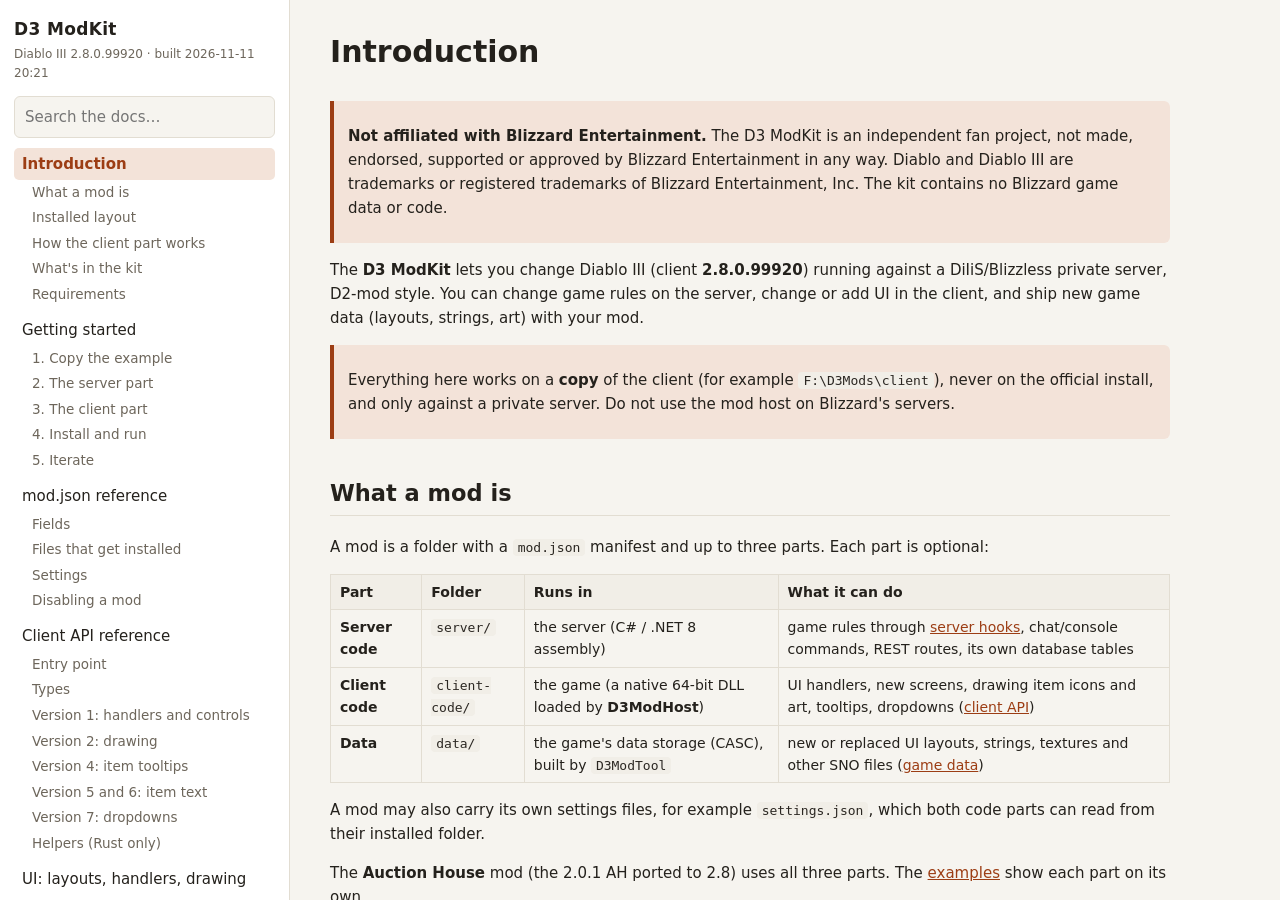
==== docs/index.html @ 197d5508 "D3 ModKit: SDK, client mod host, D3ModTool, docs and examples Mod Diablo III 2.8.0.99920 against a D" ====
<!doctype html>
<html lang="en">
<head>
<meta charset="utf-8">
<meta name="viewport" content="width=device-width, initial-scale=1">
<title>D3 ModKit Docs</title>
<style>
:root {
  --bg: #f6f4ef; --panel: #ffffff; --text: #24211c; --muted: #6d665b; --line: #e2ddd2; --accent: #9c3d14;
  --accent-soft: #f3e3d9; --code-bg: #f1eee7; --code-text: #2b2722; --mark: #ffe08a;
}
@media (prefers-color-scheme: dark) {
  :root:not([data-theme="light"]) {
    --bg: #15130f; --panel: #1d1a15; --text: #e9e3d8; --muted: #a39a8a; --line: #332e26; --accent: #e08a52;
    --accent-soft: #3a2619; --code-bg: #24201a; --code-text: #efe7da; --mark: #6b5414;
  }
}
:root[data-theme="dark"] {
  --bg: #15130f; --panel: #1d1a15; --text: #e9e3d8; --muted: #a39a8a; --line: #332e26; --accent: #e08a52;
  --accent-soft: #3a2619; --code-bg: #24201a; --code-text: #efe7da; --mark: #6b5414;
}
* { box-sizing: border-box; }
html, body { margin: 0; height: 100%; }
body { background: var(--bg); color: var(--text); font: 15px/1.6 "Segoe UI", system-ui, sans-serif; display: flex; }
nav { width: 290px; flex: none; height: 100vh; overflow-y: auto; border-right: 1px solid var(--line); background: var(--panel);
      padding: 16px 14px 40px; position: sticky; top: 0; }
nav h1 { font-size: 17px; margin: 0 0 2px; letter-spacing: .02em; }
nav .built { color: var(--muted); font-size: 12px; margin-bottom: 12px; }
#search { width: 100%; padding: 8px 10px; border: 1px solid var(--line); border-radius: 6px; background: var(--bg); color: var(--text); font: inherit; }
nav ul { list-style: none; margin: 10px 0 0; padding: 0; }
nav li a { display: block; padding: 4px 8px; border-radius: 5px; color: var(--text); text-decoration: none; }
nav li a:hover { background: var(--accent-soft); }
nav li a.active { background: var(--accent-soft); color: var(--accent); font-weight: 600; }
nav li ul { margin: 0 0 6px 10px; }
nav li ul a { font-size: 13.5px; color: var(--muted); padding: 2px 8px; }
#results a { display: block; padding: 6px 8px; border-bottom: 1px solid var(--line); color: var(--text); text-decoration: none; font-size: 13.5px; }
#results a b { color: var(--accent); }
#results .snip { color: var(--muted); font-size: 12.5px; }
.theme { margin-top: 14px; font-size: 12.5px; color: var(--muted); }
.theme button { background: none; border: 1px solid var(--line); color: var(--text); border-radius: 5px; padding: 2px 8px; cursor: pointer; }
main { flex: 1; min-width: 0; height: 100vh; overflow-y: auto; }
article { max-width: 920px; padding: 28px 40px 80px; }
article h1 { font-size: 30px; margin-top: 0; }
article h2 { margin-top: 36px; padding-bottom: 4px; border-bottom: 1px solid var(--line); }
article a { color: var(--accent); }
code { background: var(--code-bg); color: var(--code-text); padding: 1px 5px; border-radius: 4px; font: 13px/1.5 Consolas, "Cascadia Mono", monospace; }
pre { background: var(--code-bg); border: 1px solid var(--line); border-radius: 8px; padding: 12px 14px; overflow-x: auto; }
pre code { padding: 0; background: none; }
table { border-collapse: collapse; width: 100%; margin: 12px 0; font-size: 14px; display: block; overflow-x: auto; }
th, td { border: 1px solid var(--line); padding: 6px 9px; text-align: left; vertical-align: top; }
th { background: var(--code-bg); }
blockquote { margin: 12px 0; padding: 8px 14px; border-left: 4px solid var(--accent); background: var(--accent-soft); border-radius: 0 6px 6px 0; }
mark { background: var(--mark); color: inherit; }
.menu { display: none; }
@media (max-width: 800px) {
  body { display: block; }
  nav { position: fixed; z-index: 5; left: 0; top: 0; transform: translateX(-100%); transition: transform .2s; box-shadow: 0 0 20px #0005; }
  nav.open { transform: none; }
  main { height: auto; }
  article { padding: 56px 16px 60px; }
  .menu { display: block; position: fixed; top: 10px; left: 10px; z-index: 6; background: var(--panel); color: var(--text);
          border: 1px solid var(--line); border-radius: 6px; padding: 6px 10px; font: inherit; }
}
</style>
</head>
<body>
<button class="menu" id="menu">☰ Docs</button>
<nav id="nav">
  <h1>D3 ModKit</h1>
  <div class="built">Diablo III 2.8.0.99920 · built 2026-11-11 20:21</div>
  <input id="search" type="search" placeholder="Search the docs…" autocomplete="off">
  <div id="results"></div>
  <ul id="toc"></ul>
  <div class="theme">Theme: <button id="theme">auto</button></div>
  <div class="built" style="margin-top:14px">Independent fan project, not affiliated with Blizzard Entertainment in any way.
    Diablo is a trademark of Blizzard Entertainment, Inc.</div>
</nav>
<main id="main"><article id="page"></article></main>
<script>
const DOCS = [{"id":"introduction","title":"Introduction","html":"\u003Ch1 id=\u0022introduction\u0022\u003EIntroduction\u003C/h1\u003E\n\u003Cblockquote\u003E\n\u003Cp\u003E\u003Cstrong\u003ENot affiliated with Blizzard Entertainment.\u003C/strong\u003E The D3 ModKit is an independent fan project, not made, endorsed, supported or approved by Blizzard Entertainment in any way. Diablo and Diablo III are trademarks or registered trademarks of Blizzard Entertainment, Inc. The kit contains no Blizzard game data or code.\u003C/p\u003E\n\u003C/blockquote\u003E\n\u003Cp\u003EThe \u003Cstrong\u003ED3 ModKit\u003C/strong\u003E lets you change Diablo III (client \u003Cstrong\u003E2.8.0.99920\u003C/strong\u003E) running against a DiIiS/Blizzless private server, D2-mod style. You can change game rules on the server, change or add UI in the client, and ship new game data (layouts, strings, art) with your mod.\u003C/p\u003E\n\u003Cblockquote\u003E\n\u003Cp\u003EEverything here works on a \u003Cstrong\u003Ecopy\u003C/strong\u003E of the client (for example \u003Ccode\u003EF:\\D3Mods\\client\u003C/code\u003E), never on the official install, and only against a private server. Do not use the mod host on Blizzard\u0027s servers.\u003C/p\u003E\n\u003C/blockquote\u003E\n\u003Ch2 id=\u0022introduction--what-a-mod-is\u0022\u003EWhat a mod is\u003C/h2\u003E\n\u003Cp\u003EA mod is a folder with a \u003Ccode\u003Emod.json\u003C/code\u003E manifest and up to three parts. Each part is optional:\u003C/p\u003E\n\u003Ctable\u003E\n\u003Cthead\u003E\n\u003Ctr\u003E\n\u003Cth\u003EPart\u003C/th\u003E\n\u003Cth\u003EFolder\u003C/th\u003E\n\u003Cth\u003ERuns in\u003C/th\u003E\n\u003Cth\u003EWhat it can do\u003C/th\u003E\n\u003C/tr\u003E\n\u003C/thead\u003E\n\u003Ctbody\u003E\n\u003Ctr\u003E\n\u003Ctd\u003E\u003Cstrong\u003EServer code\u003C/strong\u003E\u003C/td\u003E\n\u003Ctd\u003E\u003Ccode\u003Eserver/\u003C/code\u003E\u003C/td\u003E\n\u003Ctd\u003Ethe server (C# / .NET 8 assembly)\u003C/td\u003E\n\u003Ctd\u003Egame rules through \u003Ca href=\u0022#server-api--server-hooks\u0022\u003Eserver hooks\u003C/a\u003E, chat/console commands, REST routes, its own database tables\u003C/td\u003E\n\u003C/tr\u003E\n\u003Ctr\u003E\n\u003Ctd\u003E\u003Cstrong\u003EClient code\u003C/strong\u003E\u003C/td\u003E\n\u003Ctd\u003E\u003Ccode\u003Eclient-code/\u003C/code\u003E\u003C/td\u003E\n\u003Ctd\u003Ethe game (a native 64-bit DLL loaded by \u003Cstrong\u003ED3ModHost\u003C/strong\u003E)\u003C/td\u003E\n\u003Ctd\u003EUI handlers, new screens, drawing item icons and art, tooltips, dropdowns (\u003Ca href=\u0022#client-api\u0022\u003Eclient API\u003C/a\u003E)\u003C/td\u003E\n\u003C/tr\u003E\n\u003Ctr\u003E\n\u003Ctd\u003E\u003Cstrong\u003EData\u003C/strong\u003E\u003C/td\u003E\n\u003Ctd\u003E\u003Ccode\u003Edata/\u003C/code\u003E\u003C/td\u003E\n\u003Ctd\u003Ethe game\u0027s data storage (CASC), built by \u003Ccode\u003ED3ModTool\u003C/code\u003E\u003C/td\u003E\n\u003Ctd\u003Enew or replaced UI layouts, strings, textures and other SNO files (\u003Ca href=\u0022#game-data\u0022\u003Egame data\u003C/a\u003E)\u003C/td\u003E\n\u003C/tr\u003E\n\u003C/tbody\u003E\n\u003C/table\u003E\n\u003Cp\u003EA mod may also carry its own settings files, for example \u003Ccode\u003Esettings.json\u003C/code\u003E, which both code parts can read from their installed folder.\u003C/p\u003E\n\u003Cp\u003EThe \u003Cstrong\u003EAuction House\u003C/strong\u003E mod (the 2.0.1 AH ported to 2.8) uses all three parts. The \u003Ca href=\u0022#examples\u0022\u003Eexamples\u003C/a\u003E show each part on its own.\u003C/p\u003E\n\u003Ch2 id=\u0022introduction--installed-layout\u0022\u003EInstalled layout\u003C/h2\u003E\n\u003Cp\u003EThe server and the players install mods; mod authors never edit the game or the server.\u003C/p\u003E\n\u003Cpre\u003E\u003Ccode\u003E\u0026lt;server\u0026gt;\\Blizzless.dll\n\u0026lt;server\u0026gt;\\Mods\\\u0026lt;mod id\u0026gt;\\mod.json, settings.json, server\\*.dll\n\n\u0026lt;game\u0026gt;\\x64\\Diablo III64.exe\n\u0026lt;game\u0026gt;\\ModHost\\D3ModHost.dll, d3inject.exe       the client mod host\n\u0026lt;game\u0026gt;\\Mods\\\u0026lt;mod id\u0026gt;\\mod.json, settings.json, client-code\\*.dll, data\\...\n\u003C/code\u003E\u003C/pre\u003E\n\u003Cp\u003E\u003Ccode\u003ED3ModTool mod-install \u0026lt;modDir\u0026gt; --server \u0026lt;server\u0026gt; --client \u0026lt;game\u0026gt;\u003C/code\u003E creates this layout from a mod\u0027s source folder, and builds every installed mod\u0027s \u003Ccode\u003Edata\u003C/code\u003E into the game copy. See \u003Ca href=\u0022#tools\u0022\u003ETools\u003C/a\u003E.\u003C/p\u003E\n\u003Ch2 id=\u0022introduction--how-the-client-part-works\u0022\u003EHow the client part works\u003C/h2\u003E\n\u003Cp\u003E\u003Ccode\u003Ed3inject.exe\u003C/code\u003E starts the game suspended, loads \u003Ccode\u003ED3ModHost.dll\u003C/code\u003E into it, then lets it run. The host:\u003C/p\u003E\n\u003Col\u003E\n\u003Cli\u003Ehooks the game\u0027s UI handler lookup, so a layout can name a handler that only a mod provides;\u003C/li\u003E\n\u003Cli\u003Eloads every mod DLL in \u003Ccode\u003E\u0026lt;game\u0026gt;\\Mods\\*\\client-code\\\u003C/code\u003E and calls its \u003Ccode\u003Ed3mod_init\u003C/code\u003E;\u003C/li\u003E\n\u003Cli\u003Ehands each plugin the \u003Cstrong\u003EHostApi\u003C/strong\u003E table: find controls, set text, wrap handlers, draw icons and art, show item tooltips, fill dropdowns, and more.\u003C/li\u003E\n\u003C/ol\u003E\n\u003Cp\u003EPlugins contain \u003Cstrong\u003Eno game addresses\u003C/strong\u003E. Only the host knows the exe, so a client patch needs a new host, not new mods.\u003C/p\u003E\n\u003Cp\u003EThe host writes a log to \u003Ccode\u003E\u0026lt;game\u0026gt;\\D3ModHost.log\u003C/code\u003E. Every plugin line there is prefixed with its mod id.\u003C/p\u003E\n\u003Ch2 id=\u0022introduction--whats-in-the-kit\u0022\u003EWhat\u0027s in the kit\u003C/h2\u003E\n\u003Ctable\u003E\n\u003Cthead\u003E\n\u003Ctr\u003E\n\u003Cth\u003EFolder\u003C/th\u003E\n\u003Cth\u003EContents\u003C/th\u003E\n\u003C/tr\u003E\n\u003C/thead\u003E\n\u003Ctbody\u003E\n\u003Ctr\u003E\n\u003Ctd\u003E\u003Ccode\u003Esdk/rust/d3modapi\u003C/code\u003E\u003C/td\u003E\n\u003Ctd\u003Ethe API crate (the canonical definition)\u003C/td\u003E\n\u003C/tr\u003E\n\u003Ctr\u003E\n\u003Ctd\u003E\u003Ccode\u003Esdk/c/d3modapi.h\u003C/code\u003E\u003C/td\u003E\n\u003Ctd\u003EC/C\u002B\u002B header, and the reference layout for other languages\u003C/td\u003E\n\u003C/tr\u003E\n\u003Ctr\u003E\n\u003Ctd\u003E\u003Ccode\u003Esdk/csharp/D3ModApi.cs\u003C/code\u003E\u003C/td\u003E\n\u003Ctd\u003EC# binding for NativeAOT plugins\u003C/td\u003E\n\u003C/tr\u003E\n\u003Ctr\u003E\n\u003Ctd\u003E\u003Ccode\u003Eexamples/\u003C/code\u003E\u003C/td\u003E\n\u003Ctd\u003E\u003Ccode\u003Egold-rate\u003C/code\u003E (server hook \u002B Rust client), \u003Ccode\u003Ehello-csharp\u003C/code\u003E (C# client)\u003C/td\u003E\n\u003C/tr\u003E\n\u003Ctr\u003E\n\u003Ctd\u003E\u003Ccode\u003Edocs/\u003C/code\u003E\u003C/td\u003E\n\u003Ctd\u003Ethese docs (\u003Ccode\u003Esrc/*.md\u003C/code\u003E, built to \u003Ccode\u003Eindex.html\u003C/code\u003E with \u003Ccode\u003ED3ModTool docs-build\u003C/code\u003E)\u003C/td\u003E\n\u003C/tr\u003E\n\u003Ctr\u003E\n\u003Ctd\u003E\u003Ccode\u003Ehost/\u003C/code\u003E\u003C/td\u003E\n\u003Ctd\u003Esource of the client mod host (\u003Ccode\u003ED3ModHost.dll\u003C/code\u003E, \u003Ccode\u003Ed3inject.exe\u003C/code\u003E)\u003C/td\u003E\n\u003C/tr\u003E\n\u003Ctr\u003E\n\u003Ctd\u003E\u003Ccode\u003Etools/\u003C/code\u003E\u003C/td\u003E\n\u003Ctd\u003Esource of \u003Ccode\u003ED3ModTool\u003C/code\u003E and \u003Ccode\u003ED3Casc.Lib\u003C/code\u003E\u003C/td\u003E\n\u003C/tr\u003E\n\u003Ctr\u003E\n\u003Ctd\u003E\u003Ccode\u003Escripts/\u003C/code\u003E\u003C/td\u003E\n\u003Ctd\u003E\u003Ccode\u003Ebuild.ps1\u003C/code\u003E builds the host, the tool and the docs; \u003Ccode\u003Epackage.ps1\u003C/code\u003E makes a binary release\u003C/td\u003E\n\u003C/tr\u003E\n\u003Ctr\u003E\n\u003Ctd\u003E\u003Ccode\u003Ebin/\u003C/code\u003E\u003C/td\u003E\n\u003Ctd\u003Ein a binary release only: \u003Ccode\u003ED3ModHost.dll\u003C/code\u003E, \u003Ccode\u003Ed3inject.exe\u003C/code\u003E, \u003Ccode\u003ED3ModTool\u003C/code\u003E\u003C/td\u003E\n\u003C/tr\u003E\n\u003C/tbody\u003E\n\u003C/table\u003E\n\u003Ch2 id=\u0022introduction--requirements\u0022\u003ERequirements\u003C/h2\u003E\n\u003Cul\u003E\n\u003Cli\u003EThe Diablo III 2.8.0.99920 client, as a separate copy for modding.\u003C/li\u003E\n\u003Cli\u003EA DiIiS/Blizzless server with the mod loader (the \u003Ccode\u003EMods\u003C/code\u003E folder support and \u003Ccode\u003EDiIiS_NA.Mods\u003C/code\u003E API).\u003C/li\u003E\n\u003Cli\u003ETo build mods:\n\u003Cul\u003E\n\u003Cli\u003Ethe .NET 8 SDK for server parts and C# client parts;\u003C/li\u003E\n\u003Cli\u003ERust (\u003Ccode\u003Ex86_64-pc-windows-msvc\u003C/code\u003E) for Rust client parts;\u003C/li\u003E\n\u003Cli\u003Ethe MSVC build tools for C/C\u002B\u002B client parts and for C# NativeAOT.\u003C/li\u003E\n\u003C/ul\u003E\n\u003C/li\u003E\n\u003C/ul\u003E\n","text":"Introduction\nNot affiliated with Blizzard Entertainment. The D3 ModKit is an independent fan project, not made, endorsed, supported or approved by Blizzard Entertainment in any way. Diablo and Diablo III are trademarks or registered trademarks of Blizzard Entertainment, Inc. The kit contains no Blizzard game data or code.\nThe D3 ModKit lets you change Diablo III (client 2.8.0.99920) running against a DiIiS/Blizzless private server, D2-mod style. You can change game rules on the server, change or add UI in the client, and ship new game data (layouts, strings, art) with your mod.\nEverything here works on a copy of the client (for example F:\\D3Mods\\client), never on the official install, and only against a private server. Do not use the mod host on Blizzard\u0027s servers.\nWhat a mod is\nA mod is a folder with a mod.json manifest and up to three parts. Each part is optional:\nPart Folder Runs in What it can do Server code server/ the server (C# / .NET 8 assembly) game rules through server hooks, chat/console commands, REST routes, its own database tables Client code client-code/ the game (a native 64-bit DLL loaded by D3ModHost) UI handlers, new screens, drawing item icons and art, tooltips, dropdowns (client API) Data data/ the game\u0027s data storage (CASC), built by D3ModTool new or replaced UI layouts, strings, textures and other SNO files (game data) A mod may also carry its own settings files, for example settings.json, which both code parts can read from their installed folder.\nThe Auction House mod (the 2.0.1 AH ported to 2.8) uses all three parts. The examples show each part on its own.\nInstalled layout\nThe server and the players install mods; mod authors never edit the game or the server.\nserver\\Blizzless.dll\nserver\\Mods\\mod id\\mod.json, settings.json, server\\*.dll\n\ngame\\x64\\Diablo III64.exe\ngame\\ModHost\\D3ModHost.dll, d3inject.exe       the client mod host\ngame\\Mods\\mod id\\mod.json, settings.json, client-code\\*.dll, data\\...\nD3ModTool mod-install \u003CmodDir\u003E --server \u003Cserver\u003E --client \u003Cgame\u003E creates this layout from a mod\u0027s source folder, and builds every installed mod\u0027s data into the game copy. See Tools.\nHow the client part works\nd3inject.exe starts the game suspended, loads D3ModHost.dll into it, then lets it run. The host:\nhooks the game\u0027s UI handler lookup, so a layout can name a handler that only a mod provides;\nloads every mod DLL in \u003Cgame\u003E\\Mods\\*\\client-code\\ and calls its d3mod_init;\nhands each plugin the HostApi table: find controls, set text, wrap handlers, draw icons and art, show item tooltips, fill dropdowns, and more.\nPlugins contain no game addresses. Only the host knows the exe, so a client patch needs a new host, not new mods.\nThe host writes a log to \u003Cgame\u003E\\D3ModHost.log. Every plugin line there is prefixed with its mod id.\nWhat\u0027s in the kit\nFolder Contents sdk/rust/d3modapi the API crate (the canonical definition) sdk/c/d3modapi.h C/C\u002B\u002B header, and the reference layout for other languages sdk/csharp/D3ModApi.cs C# binding for NativeAOT plugins examples/ gold-rate (server hook \u002B Rust client), hello-csharp (C# client) docs/ these docs (src/*.md, built to index.html with D3ModTool docs-build) host/ source of the client mod host (D3ModHost.dll, d3inject.exe) tools/ source of D3ModTool and D3Casc.Lib scripts/ build.ps1 builds the host, the tool and the docs; package.ps1 makes a binary release bin/ in a binary release only: D3ModHost.dll, d3inject.exe, D3ModTool Requirements\nThe Diablo III 2.8.0.99920 client, as a separate copy for modding.\nA DiIiS/Blizzless server with the mod loader (the Mods folder support and DiIiS_NA.Mods API).\nTo build mods:\nthe .NET 8 SDK for server parts and C# client parts;\nRust (x86_64-pc-windows-msvc) for Rust client parts;\nthe MSVC build tools for C/C\u002B\u002B client parts and for C# NativeAOT.\n","sections":[{"id":"introduction--what-a-mod-is","title":"What a mod is"},{"id":"introduction--installed-layout","title":"Installed layout"},{"id":"introduction--how-the-client-part-works","title":"How the client part works"},{"id":"introduction--whats-in-the-kit","title":"What\u0027s in the kit"},{"id":"introduction--requirements","title":"Requirements"}]},{"id":"getting-started","title":"Getting started","html":"\u003Ch1 id=\u0022getting-started\u0022\u003EGetting started\u003C/h1\u003E\n\u003Cp\u003EThis walks through the \u003Ccode\u003Egold-rate\u003C/code\u003E example: a mod that multiplies gold drops on the server and shows the rate on the main menu.\u003C/p\u003E\n\u003Ch2 id=\u0022getting-started--copy-the-example\u0022\u003E1. Copy the example\u003C/h2\u003E\n\u003Cp\u003ECopy \u003Ccode\u003Eexamples/gold-rate\u003C/code\u003E to a folder of your own and give it a new id in \u003Ccode\u003Emod.json\u003C/code\u003E. Ids are lower-case words with dashes, and they must be unique, because they name the installed folder.\u003C/p\u003E\n\u003Cpre\u003E\u003Ccode class=\u0022language-json\u0022\u003E{\n  \u0026quot;id\u0026quot;: \u0026quot;my-gold-mod\u0026quot;,\n  \u0026quot;name\u0026quot;: \u0026quot;My Gold Mod\u0026quot;,\n  \u0026quot;version\u0026quot;: \u0026quot;1.0.0\u0026quot;,\n  \u0026quot;build\u0026quot;: \u0026quot;2.8.0.99920\u0026quot;,\n  \u0026quot;type\u0026quot;: \u0026quot;both\u0026quot;,\n  \u0026quot;server\u0026quot;: { \u0026quot;assembly\u0026quot;: \u0026quot;server/GoldRate.Server.dll\u0026quot;, \u0026quot;source\u0026quot;: \u0026quot;server-src/\u0026quot; },\n  \u0026quot;client_code\u0026quot;: { \u0026quot;dll\u0026quot;: \u0026quot;client-code/gold_rate_client.dll\u0026quot;, \u0026quot;source\u0026quot;: \u0026quot;client-src/\u0026quot; }\n}\n\u003C/code\u003E\u003C/pre\u003E\n\u003Ch2 id=\u0022getting-started--the-server-part\u0022\u003E2. The server part\u003C/h2\u003E\n\u003Cp\u003E\u003Ccode\u003Eserver-src/GoldRateMod.cs\u003C/code\u003E has one class that implements \u003Ccode\u003EIServerMod\u003C/code\u003E. The server creates it at startup and calls \u003Ccode\u003EInitialize\u003C/code\u003E:\u003C/p\u003E\n\u003Cpre\u003E\u003Ccode class=\u0022language-csharp\u0022\u003Epublic void Initialize(ServerModContext context)\n{\n    // read settings.json from the installed folder, then:\n    context.Hooks.OnGoldDrop(e =\u0026gt; e.Amount = (int)Math.Round(e.Amount * Multiplier));\n}\n\u003C/code\u003E\u003C/pre\u003E\n\u003Cp\u003EThe same assembly also defines a \u003Ccode\u003E[CommandGroup(\u0026quot;goldrate\u0026quot;, ...)]\u003C/code\u003E, so \u003Ccode\u003E!goldrate\u003C/code\u003E and \u003Ccode\u003E!goldrate set 5\u003C/code\u003E work in game chat.\u003C/p\u003E\n\u003Cp\u003EBuild it with \u003Ccode\u003Edotnet build -c Release\u003C/code\u003E. The project references \u003Ccode\u003EBlizzless.dll\u003C/code\u003E from your server folder: set the environment variable \u003Ccode\u003ED3_SERVER_DIR\u003C/code\u003E, or pass \u003Ccode\u003E/p:D3ServerDir=C:\\path\\to\\server\u003C/code\u003E.\u003C/p\u003E\n\u003Ch2 id=\u0022getting-started--the-client-part\u0022\u003E3. The client part\u003C/h2\u003E\n\u003Cp\u003E\u003Ccode\u003Eclient-src/src/lib.rs\u003C/code\u003E exports \u003Ccode\u003Ed3mod_init\u003C/code\u003E. It reads \u003Ccode\u003Esettings.json\u003C/code\u003E, then wraps the main menu\u0027s per-frame update handler:\u003C/p\u003E\n\u003Cpre\u003E\u003Ccode class=\u0022language-rust\u0022\u003E#[no_mangle]\npub unsafe extern \u0026quot;C\u0026quot; fn d3mod_init(host: *const api::HostApi, mod_id: *const c_char, mod_dir: *const c_char) -\u0026gt; i32 {\n    if !api::set_api(host, mod_id) { return 1; }\n    api::register_wrapper(\u0026quot;UIBattlenet_Campaign_OnUpdate\u0026quot;, menu_update);\n    0\n}\n\nunsafe extern \u0026quot;system\u0026quot; fn menu_update(original: api::Handler, a: usize, b: usize, c: usize, d: usize) -\u0026gt; usize {\n    let result = original(a, b, c, d);          // the game\u0027s own update first\n    api::set_text(api::find(START_BUTTON), \u0026quot;Start Game (Gold x3)\u0026quot;);\n    result\n}\n\u003C/code\u003E\u003C/pre\u003E\n\u003Cp\u003EBuild it with \u003Ccode\u003Ecargo build --release\u003C/code\u003E, then copy \u003Ccode\u003Etarget/release/gold_rate_client.dll\u003C/code\u003E to \u003Ccode\u003Eclient-code/\u003C/code\u003E.\u003C/p\u003E\n\u003Ch2 id=\u0022getting-started--install-and-run\u0022\u003E4. Install and run\u003C/h2\u003E\n\u003Cpre\u003E\u003Ccode class=\u0022language-bat\u0022\u003ED3ModTool mod-install C:\\mods\\my-gold-mod --server C:\\D3Server --client F:\\D3Mods\\client\nD3ModTool modhost-install C:\\ModKit\\bin --client F:\\D3Mods\\client\n\u003C/code\u003E\u003C/pre\u003E\n\u003Cp\u003EThe second command is only needed once per game copy.\u003C/p\u003E\n\u003Cp\u003EThen:\u003C/p\u003E\n\u003Col\u003E\n\u003Cli\u003EStart (or restart) the server. Its console shows \u003Ccode\u003EMod loaded: My Gold Mod 1.0.0 (my-gold-mod) - server code: GoldRate.Server.dll\u003C/code\u003E.\u003C/li\u003E\n\u003Cli\u003EStart the game copy through the host:\n\u003Cpre\u003E\u003Ccode class=\u0022language-bat\u0022\u003EF:\\D3Mods\\client\\ModHost\\d3inject.exe \u0026quot;F:\\D3Mods\\client\\x64\\Diablo III64.exe\u0026quot; F:\\D3Mods\\client\\ModHost\\D3ModHost.dll OnlineService.SSO=true -launch -uid diablo3\n\u003C/code\u003E\u003C/pre\u003E\nA launcher can do this step for you.\u003C/li\u003E\n\u003Cli\u003EThe main menu now reads \u003Cstrong\u003ESTART GAME (GOLD X3)\u003C/strong\u003E, and \u003Ccode\u003ED3ModHost.log\u003C/code\u003E lists \u003Ccode\u003Eclient mod loaded: My Gold Mod ...\u003C/code\u003E.\u003C/li\u003E\n\u003C/ol\u003E\n\u003Ch2 id=\u0022getting-started--iterate\u0022\u003E5. Iterate\u003C/h2\u003E\n\u003Cul\u003E\n\u003Cli\u003EClose the game before rebuilding client code. The game keeps the DLL loaded.\u003C/li\u003E\n\u003Cli\u003EStop the server before rebuilding server code, for the same reason.\u003C/li\u003E\n\u003Cli\u003E\u003Ccode\u003ED3ModTool mod-install\u003C/code\u003E replaces the installed folder as a whole every time.\u003C/li\u003E\n\u003Cli\u003EUse \u003Ccode\u003Eapi::log(...)\u003C/code\u003E freely. Lines go to \u003Ccode\u003ED3ModHost.log\u003C/code\u003E, prefixed with your mod id.\u003C/li\u003E\n\u003Cli\u003ETo find a control\u0027s path, call \u003Ccode\u003Eapi::dump_controls(\u0026quot;SomeText\u0026quot;)\u003C/code\u003E. It logs every registered control whose path contains the text. See \u003Ca href=\u0022#ui--finding-controls\u0022\u003EFinding controls\u003C/a\u003E.\u003C/li\u003E\n\u003C/ul\u003E\n","text":"Getting started\nThis walks through the gold-rate example: a mod that multiplies gold drops on the server and shows the rate on the main menu.\n1. Copy the example\nCopy examples/gold-rate to a folder of your own and give it a new id in mod.json. Ids are lower-case words with dashes, and they must be unique, because they name the installed folder.\n{\n  id: my-gold-mod,\n  name: My Gold Mod,\n  version: 1.0.0,\n  build: 2.8.0.99920,\n  type: both,\n  server: { assembly: server/GoldRate.Server.dll, source: server-src/ },\n  client_code: { dll: client-code/gold_rate_client.dll, source: client-src/ }\n}\n2. The server part\nserver-src/GoldRateMod.cs has one class that implements IServerMod. The server creates it at startup and calls Initialize:\npublic void Initialize(ServerModContext context)\n{\n    // read settings.json from the installed folder, then:\n    context.Hooks.OnGoldDrop(e = e.Amount = (int)Math.Round(e.Amount * Multiplier));\n}\nThe same assembly also defines a [CommandGroup(\u0022goldrate\u0022, ...)], so !goldrate and !goldrate set 5 work in game chat.\nBuild it with dotnet build -c Release. The project references Blizzless.dll from your server folder: set the environment variable D3_SERVER_DIR, or pass /p:D3ServerDir=C:\\path\\to\\server.\n3. The client part\nclient-src/src/lib.rs exports d3mod_init. It reads settings.json, then wraps the main menu\u0027s per-frame update handler:\n#[no_mangle]\npub unsafe extern C fn d3mod_init(host: *const api::HostApi, mod_id: *const c_char, mod_dir: *const c_char) - i32 {\n    if !api::set_api(host, mod_id) { return 1; }\n    api::register_wrapper(UIBattlenet_Campaign_OnUpdate, menu_update);\n    0\n}\n\nunsafe extern system fn menu_update(original: api::Handler, a: usize, b: usize, c: usize, d: usize) - usize {\n    let result = original(a, b, c, d);          // the game\u0027s own update first\n    api::set_text(api::find(START_BUTTON), Start Game (Gold x3));\n    result\n}\nBuild it with cargo build --release, then copy target/release/gold_rate_client.dll to client-code/.\n4. Install and run\nD3ModTool mod-install C:\\mods\\my-gold-mod --server C:\\D3Server --client F:\\D3Mods\\client\nD3ModTool modhost-install C:\\ModKit\\bin --client F:\\D3Mods\\client\nThe second command is only needed once per game copy.\nThen:\nStart (or restart) the server. Its console shows Mod loaded: My Gold Mod 1.0.0 (my-gold-mod) - server code: GoldRate.Server.dll.\nStart the game copy through the host:\nF:\\D3Mods\\client\\ModHost\\d3inject.exe F:\\D3Mods\\client\\x64\\Diablo III64.exe F:\\D3Mods\\client\\ModHost\\D3ModHost.dll OnlineService.SSO=true -launch -uid diablo3\nA launcher can do this step for you.\nThe main menu now reads START GAME (GOLD X3), and D3ModHost.log lists client mod loaded: My Gold Mod ....\n5. Iterate\nClose the game before rebuilding client code. The game keeps the DLL loaded.\nStop the server before rebuilding server code, for the same reason.\nD3ModTool mod-install replaces the installed folder as a whole every time.\nUse api::log(...) freely. Lines go to D3ModHost.log, prefixed with your mod id.\nTo find a control\u0027s path, call api::dump_controls(\u0022SomeText\u0022). It logs every registered control whose path contains the text. See Finding controls.\n","sections":[{"id":"getting-started--copy-the-example","title":"1. Copy the example"},{"id":"getting-started--the-server-part","title":"2. The server part"},{"id":"getting-started--the-client-part","title":"3. The client part"},{"id":"getting-started--install-and-run","title":"4. Install and run"},{"id":"getting-started--iterate","title":"5. Iterate"}]},{"id":"mod-json","title":"mod.json reference","html":"\u003Ch1 id=\u0022mod.json-reference\u0022\u003Emod.json reference\u003C/h1\u003E\n\u003Cp\u003EEvery mod folder has a \u003Ccode\u003Emod.json\u003C/code\u003E. Comments (\u003Ccode\u003E//\u003C/code\u003E) and trailing commas are allowed. Unknown keys are ignored, so you can use \u003Ccode\u003E_comment\u003C/code\u003E keys for notes.\u003C/p\u003E\n\u003Ch2 id=\u0022mod-json--fields\u0022\u003EFields\u003C/h2\u003E\n\u003Ctable\u003E\n\u003Cthead\u003E\n\u003Ctr\u003E\n\u003Cth\u003EKey\u003C/th\u003E\n\u003Cth\u003EType\u003C/th\u003E\n\u003Cth\u003EMeaning\u003C/th\u003E\n\u003C/tr\u003E\n\u003C/thead\u003E\n\u003Ctbody\u003E\n\u003Ctr\u003E\n\u003Ctd\u003E\u003Ccode\u003Eid\u003C/code\u003E\u003C/td\u003E\n\u003Ctd\u003Estring\u003C/td\u003E\n\u003Ctd\u003EUnique id: lower-case, dashes. Names the installed folder \u003Ccode\u003EMods\\\u0026lt;id\u0026gt;\u003C/code\u003E. Defaults to the folder name.\u003C/td\u003E\n\u003C/tr\u003E\n\u003Ctr\u003E\n\u003Ctd\u003E\u003Ccode\u003Ename\u003C/code\u003E\u003C/td\u003E\n\u003Ctd\u003Estring\u003C/td\u003E\n\u003Ctd\u003EDisplay name (logs, lists).\u003C/td\u003E\n\u003C/tr\u003E\n\u003Ctr\u003E\n\u003Ctd\u003E\u003Ccode\u003Eversion\u003C/code\u003E\u003C/td\u003E\n\u003Ctd\u003Estring\u003C/td\u003E\n\u003Ctd\u003EYour version, e.g. \u003Ccode\u003E1.2.0\u003C/code\u003E.\u003C/td\u003E\n\u003C/tr\u003E\n\u003Ctr\u003E\n\u003Ctd\u003E\u003Ccode\u003Ebuild\u003C/code\u003E\u003C/td\u003E\n\u003Ctd\u003Estring\u003C/td\u003E\n\u003Ctd\u003EThe client build the mod is made for: \u003Ccode\u003E2.8.0.99920\u003C/code\u003E.\u003C/td\u003E\n\u003C/tr\u003E\n\u003Ctr\u003E\n\u003Ctd\u003E\u003Ccode\u003Etype\u003C/code\u003E\u003C/td\u003E\n\u003Ctd\u003E\u003Ccode\u003E\u0026quot;both\u0026quot;\u003C/code\u003E | \u003Ccode\u003E\u0026quot;server\u0026quot;\u003C/code\u003E | \u003Ccode\u003E\u0026quot;client\u0026quot;\u003C/code\u003E\u003C/td\u003E\n\u003Ctd\u003EWhich sides install it. \u003Ccode\u003Eserver\u003C/code\u003E mods are not copied to the game; \u003Ccode\u003Eclient\u003C/code\u003E mods are not copied to the server. Default \u003Ccode\u003Eboth\u003C/code\u003E.\u003C/td\u003E\n\u003C/tr\u003E\n\u003Ctr\u003E\n\u003Ctd\u003E\u003Ccode\u003Eenabled\u003C/code\u003E\u003C/td\u003E\n\u003Ctd\u003Ebool\u003C/td\u003E\n\u003Ctd\u003E\u003Ccode\u003Efalse\u003C/code\u003E makes both loaders skip the mod, and the data build leave it out.\u003C/td\u003E\n\u003C/tr\u003E\n\u003Ctr\u003E\n\u003Ctd\u003E\u003Ccode\u003Edescription\u003C/code\u003E\u003C/td\u003E\n\u003Ctd\u003Estring\u003C/td\u003E\n\u003Ctd\u003EFree text.\u003C/td\u003E\n\u003C/tr\u003E\n\u003Ctr\u003E\n\u003Ctd\u003E\u003Ccode\u003Erequires\u003C/code\u003E\u003C/td\u003E\n\u003Ctd\u003Estring[]\u003C/td\u003E\n\u003Ctd\u003EIds of mods that must load first (client plugins and data are ordered by this).\u003C/td\u003E\n\u003C/tr\u003E\n\u003Ctr\u003E\n\u003Ctd\u003E\u003Ccode\u003Eserver\u003C/code\u003E\u003C/td\u003E\n\u003Ctd\u003Eobject\u003C/td\u003E\n\u003Ctd\u003E\u003Ccode\u003E{\u0026quot;assembly\u0026quot;: \u0026quot;server/X.dll\u0026quot;, \u0026quot;source\u0026quot;: \u0026quot;server-src/\u0026quot;}\u003C/code\u003E: the server assembly, and where its project is. Without \u003Ccode\u003Eassembly\u003C/code\u003E, every \u003Ccode\u003Eserver\\*.dll\u003C/code\u003E is loaded.\u003C/td\u003E\n\u003C/tr\u003E\n\u003Ctr\u003E\n\u003Ctd\u003E\u003Ccode\u003Eclient_code\u003C/code\u003E\u003C/td\u003E\n\u003Ctd\u003Eobject\u003C/td\u003E\n\u003Ctd\u003E\u003Ccode\u003E{\u0026quot;dll\u0026quot;: \u0026quot;client-code/x.dll\u0026quot;, \u0026quot;source\u0026quot;: \u0026quot;client-src/\u0026quot;}\u003C/code\u003E: the client plugin DLL, and its project (a \u003Ccode\u003ECargo.toml\u003C/code\u003E or a \u003Ccode\u003E.csproj\u003C/code\u003E for NativeAOT).\u003C/td\u003E\n\u003C/tr\u003E\n\u003Ctr\u003E\n\u003Ctd\u003E\u003Ccode\u003Eadds\u003C/code\u003E, \u003Ccode\u003Ereplaces\u003C/code\u003E\u003C/td\u003E\n\u003Ctd\u003Earrays\u003C/td\u003E\n\u003Ctd\u003EOptional notes listing the data files the mod adds or replaces. The build decides this from each file\u0027s SNO id; see \u003Ca href=\u0022#game-data\u0022\u003EGame data\u003C/a\u003E.\u003C/td\u003E\n\u003C/tr\u003E\n\u003C/tbody\u003E\n\u003C/table\u003E\n\u003Ch2 id=\u0022mod-json--files-that-get-installed\u0022\u003EFiles that get installed\u003C/h2\u003E\n\u003Ctable\u003E\n\u003Cthead\u003E\n\u003Ctr\u003E\n\u003Cth\u003EInto\u003C/th\u003E\n\u003Cth\u003EWhat\u003C/th\u003E\n\u003C/tr\u003E\n\u003C/thead\u003E\n\u003Ctbody\u003E\n\u003Ctr\u003E\n\u003Ctd\u003Eserver \u003Ccode\u003EMods\\\u0026lt;id\u0026gt;\\\u003C/code\u003E\u003C/td\u003E\n\u003Ctd\u003E\u003Ccode\u003Emod.json\u003C/code\u003E, every top-level \u003Ccode\u003E*.json\u003C/code\u003E (settings), the folder of \u003Ccode\u003Eserver.assembly\u003C/code\u003E\u003C/td\u003E\n\u003C/tr\u003E\n\u003Ctr\u003E\n\u003Ctd\u003Egame \u003Ccode\u003EMods\\\u0026lt;id\u0026gt;\\\u003C/code\u003E\u003C/td\u003E\n\u003Ctd\u003E\u003Ccode\u003Emod.json\u003C/code\u003E, every top-level \u003Ccode\u003E*.json\u003C/code\u003E, the folder of \u003Ccode\u003Eclient_code.dll\u003C/code\u003E, \u003Ccode\u003Edata\\\u003C/code\u003E\u003C/td\u003E\n\u003C/tr\u003E\n\u003C/tbody\u003E\n\u003C/table\u003E\n\u003Cp\u003ESources, build scripts and notes are never installed.\u003C/p\u003E\n\u003Ch2 id=\u0022mod-json--settings\u0022\u003ESettings\u003C/h2\u003E\n\u003Cp\u003EPut mod settings in a top-level JSON file, for example \u003Ccode\u003Esettings.json\u003C/code\u003E. Both parts read it from their installed folder:\u003C/p\u003E\n\u003Cul\u003E\n\u003Cli\u003Eserver: \u003Ccode\u003EServerModContext.Directory\u003C/code\u003E;\u003C/li\u003E\n\u003Cli\u003Eclient: the \u003Ccode\u003Emod_dir\u003C/code\u003E argument of \u003Ccode\u003Ed3mod_init\u003C/code\u003E.\u003C/li\u003E\n\u003C/ul\u003E\n\u003Cp\u003EA server owner edits \u003Ccode\u003E\u0026lt;server\u0026gt;\\Mods\\\u0026lt;id\u0026gt;\\settings.json\u003C/code\u003E and restarts the server.\u003C/p\u003E\n\u003Ch2 id=\u0022mod-json--disabling-a-mod\u0022\u003EDisabling a mod\u003C/h2\u003E\n\u003Cp\u003EUse any of these:\u003C/p\u003E\n\u003Cul\u003E\n\u003Cli\u003Eset \u003Ccode\u003E\u0026quot;enabled\u0026quot;: false\u003C/code\u003E in the installed \u003Ccode\u003Emod.json\u003C/code\u003E;\u003C/li\u003E\n\u003Cli\u003Eremove the folder with \u003Ccode\u003ED3ModTool mod-uninstall \u0026lt;id\u0026gt; --server ... --client ...\u003C/code\u003E;\u003C/li\u003E\n\u003Cli\u003Eclient only: set the environment variable \u003Ccode\u003ED3MODS_DISABLE=id1,id2\u003C/code\u003E.\u003C/li\u003E\n\u003C/ul\u003E\n","text":"mod.json reference\nEvery mod folder has a mod.json. Comments (//) and trailing commas are allowed. Unknown keys are ignored, so you can use _comment keys for notes.\nFields\nKey Type Meaning id string Unique id: lower-case, dashes. Names the installed folder Mods\\\u003Cid\u003E. Defaults to the folder name. name string Display name (logs, lists). version string Your version, e.g. 1.2.0. build string The client build the mod is made for: 2.8.0.99920. type \u0022both\u0022 | \u0022server\u0022 | \u0022client\u0022 Which sides install it. server mods are not copied to the game; client mods are not copied to the server. Default both. enabled bool false makes both loaders skip the mod, and the data build leave it out. description string Free text. requires string[] Ids of mods that must load first (client plugins and data are ordered by this). server object {\u0022assembly\u0022: \u0022server/X.dll\u0022, \u0022source\u0022: \u0022server-src/\u0022}: the server assembly, and where its project is. Without assembly, every server\\*.dll is loaded. client_code object {\u0022dll\u0022: \u0022client-code/x.dll\u0022, \u0022source\u0022: \u0022client-src/\u0022}: the client plugin DLL, and its project (a Cargo.toml or a .csproj for NativeAOT). adds, replaces arrays Optional notes listing the data files the mod adds or replaces. The build decides this from each file\u0027s SNO id; see Game data. Files that get installed\nInto What server Mods\\\u003Cid\u003E\\ mod.json, every top-level *.json (settings), the folder of server.assembly game Mods\\\u003Cid\u003E\\ mod.json, every top-level *.json, the folder of client_code.dll, data\\ Sources, build scripts and notes are never installed.\nSettings\nPut mod settings in a top-level JSON file, for example settings.json. Both parts read it from their installed folder:\nserver: ServerModContext.Directory;\nclient: the mod_dir argument of d3mod_init.\nA server owner edits \u003Cserver\u003E\\Mods\\\u003Cid\u003E\\settings.json and restarts the server.\nDisabling a mod\nUse any of these:\nset \u0022enabled\u0022: false in the installed mod.json;\nremove the folder with D3ModTool mod-uninstall \u003Cid\u003E --server ... --client ...;\nclient only: set the environment variable D3MODS_DISABLE=id1,id2.\n","sections":[{"id":"mod-json--fields","title":"Fields"},{"id":"mod-json--files-that-get-installed","title":"Files that get installed"},{"id":"mod-json--settings","title":"Settings"},{"id":"mod-json--disabling-a-mod","title":"Disabling a mod"}]},{"id":"client-api","title":"Client API reference","html":"\u003Ch1 id=\u0022client-api-reference\u0022\u003EClient API reference\u003C/h1\u003E\n\u003Cp\u003EThe host passes plugins a \u003Ccode\u003EHostApi\u003C/code\u003E table (C: \u003Ccode\u003ED3HostApi\u003C/code\u003E, C#: \u003Ccode\u003ED3HostApi\u003C/code\u003E). This page lists every entry, with the Rust wrapper from \u003Ccode\u003Ed3modapi\u003C/code\u003E in brackets. \u003Cstrong\u003EAPI version: 7.\u003C/strong\u003E\u003C/p\u003E\n\u003Cblockquote\u003E\n\u003Cp\u003E\u003Cstrong\u003ECompatibility.\u003C/strong\u003E Entries are only ever appended to the end of the table, with the version raised by one. Nothing is removed or reordered. A plugin checks \u003Ccode\u003Eapi-\u0026gt;version \u0026gt;= the version it was built for\u003C/code\u003E, so newer hosts run older plugins.\u003C/p\u003E\n\u003C/blockquote\u003E\n\u003Ch2 id=\u0022client-api--entry-point\u0022\u003EEntry point\u003C/h2\u003E\n\u003Cpre\u003E\u003Ccode class=\u0022language-c\u0022\u003Eint32_t d3mod_init(const D3HostApi *api, const char *mod_id, const char *mod_dir);\n\u003C/code\u003E\u003C/pre\u003E\n\u003Cul\u003E\n\u003Cli\u003EThe host calls it \u003Cstrong\u003Eonce\u003C/strong\u003E, on the game thread, before the game resolves any UI handler.\u003C/li\u003E\n\u003Cli\u003E\u003Ccode\u003Emod_id\u003C/code\u003E is your id from \u003Ccode\u003Emod.json\u003C/code\u003E.\u003C/li\u003E\n\u003Cli\u003E\u003Ccode\u003Emod_dir\u003C/code\u003E is your installed folder: read your settings and files from there.\u003C/li\u003E\n\u003Cli\u003EReturn \u003Ccode\u003E0\u003C/code\u003E on success. Any other value means \u0026quot;not loaded\u0026quot;, and the host logs the code.\u003C/li\u003E\n\u003Cli\u003ERust: call \u003Ccode\u003Ed3modapi::set_api(api, mod_id)\u003C/code\u003E first; it returns \u003Ccode\u003Efalse\u003C/code\u003E if the host is too old.\u003C/li\u003E\n\u003Cli\u003EC#: call \u003Ccode\u003ED3.Init(api, modId)\u003C/code\u003E first.\u003C/li\u003E\n\u003C/ul\u003E\n\u003Cp\u003E\u003Cstrong\u003EThreading.\u003C/strong\u003E Every API function must be called on the game thread: from \u003Ccode\u003Ed3mod_init\u003C/code\u003E, a UI handler, a wrapper or a draw hook. To do slow work (network, files), use your own thread, then apply the results from a handler that runs every frame, such as a wrapped \u003Ccode\u003E..._OnUpdate\u003C/code\u003E.\u003C/p\u003E\n\u003Ch2 id=\u0022client-api--types\u0022\u003ETypes\u003C/h2\u003E\n\u003Ctable\u003E\n\u003Cthead\u003E\n\u003Ctr\u003E\n\u003Cth\u003EType\u003C/th\u003E\n\u003Cth\u003EMeaning\u003C/th\u003E\n\u003C/tr\u003E\n\u003C/thead\u003E\n\u003Ctbody\u003E\n\u003Ctr\u003E\n\u003Ctd\u003E\u003Ccode\u003EControl\u003C/code\u003E\u003C/td\u003E\n\u003Ctd\u003EAn opaque pointer to a game UI control. \u003Ccode\u003Enull\u003C/code\u003E = not found. Every Rust wrapper is null-safe.\u003C/td\u003E\n\u003C/tr\u003E\n\u003Ctr\u003E\n\u003Ctd\u003E\u003Ccode\u003EHandler\u003C/code\u003E\u003C/td\u003E\n\u003Ctd\u003E\u003Ccode\u003Efn(rcx, rdx, r8, r9) -\u0026gt; usize\u003C/code\u003E: a UI handler as the game calls it. For click handlers, \u003Ccode\u003Ercx\u003C/code\u003E is the clicked control\u0027s handle (compare it with \u003Ccode\u003Eis_control\u003C/code\u003E).\u003C/td\u003E\n\u003C/tr\u003E\n\u003Ctr\u003E\n\u003Ctd\u003E\u003Ccode\u003EWrapper\u003C/code\u003E\u003C/td\u003E\n\u003Ctd\u003E\u003Ccode\u003Efn(original, rcx, rdx, r8, r9) -\u0026gt; usize\u003C/code\u003E: wraps a handler the game has. Call \u003Ccode\u003Eoriginal\u003C/code\u003E to keep the game\u0027s behaviour.\u003C/td\u003E\n\u003C/tr\u003E\n\u003Ctr\u003E\n\u003Ctd\u003E\u003Ccode\u003EDrawFn\u003C/code\u003E / \u003Ccode\u003EDrawWrapper\u003C/code\u003E\u003C/td\u003E\n\u003Ctd\u003E\u003Ccode\u003Efn(flag, depth) -\u0026gt; usize\u003C/code\u003E / \u003Ccode\u003Efn(original, flag, depth)\u003C/code\u003E: draw hooks, see \u003Ca href=\u0022#ui--drawing\u0022\u003EDrawing\u003C/a\u003E.\u003C/td\u003E\n\u003C/tr\u003E\n\u003Ctr\u003E\n\u003Ctd\u003Erect\u003C/td\u003E\n\u003Ctd\u003E\u003Ccode\u003E[left, top, right, bottom]\u003C/code\u003E in \u003Cstrong\u003EUI units\u003C/strong\u003E: the screen is 1600 \u00D7 1200 at any resolution; the host maps them to pixels.\u003C/td\u003E\n\u003C/tr\u003E\n\u003C/tbody\u003E\n\u003C/table\u003E\n\u003Ch2 id=\u0022client-api--version-1-handlers-and-controls\u0022\u003EVersion 1: handlers and controls\u003C/h2\u003E\n\u003Ch3 id=\u0022client-api--log\u0022\u003Elog\u003C/h3\u003E\n\u003Cp\u003E\u003Ccode\u003Evoid log(const char *line)\u003C/code\u003E [\u003Ccode\u003Elog(\u0026amp;str)\u003C/code\u003E]\u003C/p\u003E\n\u003Cp\u003EWrites one line to \u003Ccode\u003E\u0026lt;game\u0026gt;\\D3ModHost.log\u003C/code\u003E. The Rust and C# wrappers prefix your mod id.\u003C/p\u003E\n\u003Ch3 id=\u0022client-api--register_handler\u0022\u003Eregister_handler\u003C/h3\u003E\n\u003Cp\u003E\u003Ccode\u003Eint32_t register_handler(const char *name, Handler f)\u003C/code\u003E [\u003Ccode\u003Eregister_handler(name, f) -\u0026gt; bool\u003C/code\u003E]\u003C/p\u003E\n\u003Cp\u003EProvides a UI handler name that the exe \u003Cstrong\u003Edoes not\u003C/strong\u003E have. Use it for handlers your own layouts name, or 2.0.1 names in ported layouts. Returns 0 on success, or 1 if another mod already registered the name; the first registration wins. If the exe \u003Cem\u003Edoes\u003C/em\u003E have the name, your handler is not used and the host logs a hint to use a wrapper.\u003C/p\u003E\n\u003Ch3 id=\u0022client-api--register_wrapper\u0022\u003Eregister_wrapper\u003C/h3\u003E\n\u003Cp\u003E\u003Ccode\u003Eint32_t register_wrapper(const char *name, Wrapper w)\u003C/code\u003E [\u003Ccode\u003Eregister_wrapper(name, w) -\u0026gt; bool\u003C/code\u003E]\u003C/p\u003E\n\u003Cp\u003EWraps a handler the exe \u003Cstrong\u003Edoes\u003C/strong\u003E have. Your wrapper runs instead and receives the original. Several mods can wrap the same name: they chain in load order, and the first one registered is the innermost. There are 32 wrapper slots in total.\u003C/p\u003E\n\u003Ch3 id=\u0022client-api--find_control\u0022\u003Efind_control\u003C/h3\u003E\n\u003Cp\u003E\u003Ccode\u003EControl find_control(const char *full_path)\u003C/code\u003E [\u003Ccode\u003Efind(path)\u003C/code\u003E]\u003C/p\u003E\n\u003Cp\u003EA control by its full path, for example \u003Ccode\u003ERoot.NormalLayer.BattleNetCampaign_main.LayoutRoot.Menu.PlayGameButton\u003C/code\u003E. Returns null when it does not exist, for example when the screen is not built yet.\u003C/p\u003E\n\u003Ch3 id=\u0022client-api--child_of\u0022\u003Echild_of\u003C/h3\u003E\n\u003Cp\u003E\u003Ccode\u003EControl child_of(Control c, const char *relative)\u003C/code\u003E [\u003Ccode\u003Echild(c, \u0026quot;.Child.Grandchild\u0026quot;)\u003C/code\u003E]\u003C/p\u003E\n\u003Cp\u003EA descendant by relative path, starting with a dot. Works for list rows and template instances, where full paths are not registered.\u003C/p\u003E\n\u003Ch3 id=\u0022client-api--set_visible-set_text-get_text\u0022\u003Eset_visible / set_text / get_text\u003C/h3\u003E\n\u003Cul\u003E\n\u003Cli\u003E\u003Ccode\u003Evoid set_visible(Control, int32_t)\u003C/code\u003E [\u003Ccode\u003Eshow(c, bool)\u003C/code\u003E]\u003C/li\u003E\n\u003Cli\u003E\u003Ccode\u003Evoid set_text(Control, const char *utf8)\u003C/code\u003E [\u003Ccode\u003Eset_text(c, \u0026amp;str)\u003C/code\u003E]\u003C/li\u003E\n\u003Cli\u003E\u003Ccode\u003Eintptr_t get_text(Control, uint8_t *buf, size_t len)\u003C/code\u003E [\u003Ccode\u003Eget_text(c) -\u0026gt; Option\u0026lt;String\u0026gt;\u003C/code\u003E]: returns the length, or -1.\u003C/li\u003E\n\u003C/ul\u003E\n\u003Cp\u003EText can carry the game\u0027s markup, for example \u003Ccode\u003E{icon:gold}\u003C/code\u003E, \u003Ccode\u003E{c:ff99bbff}colored{/c}\u003C/code\u003E and \u003Ccode\u003E\\n\u003C/code\u003E. \u003Ccode\u003Eset_text\u003C/code\u003E leaves dropdowns alone; use the combo functions for those.\u003C/p\u003E\n\u003Ch3 id=\u0022client-api--pin_sno-create_layout\u0022\u003Epin_sno / create_layout\u003C/h3\u003E\n\u003Cul\u003E\n\u003Cli\u003E\u003Ccode\u003Evoid pin_sno(int32_t sno)\u003C/code\u003E [\u003Ccode\u003Epin_sno\u003C/code\u003E]\u003C/li\u003E\n\u003Cli\u003E\u003Ccode\u003EControl create_layout(int32_t sno)\u003C/code\u003E [\u003Ccode\u003Ecreate_layout(sno)\u003C/code\u003E]\u003C/li\u003E\n\u003C/ul\u003E\n\u003Cp\u003EBuilds a UI layout SNO (yours from \u003Ccode\u003Edata/\u003C/code\u003E, or a stock one) into \u003Ccode\u003ERoot.NormalLayer\u003C/code\u003E, registered as \u003Ccode\u003ERoot.NormalLayer.\u0026lt;LayoutName\u0026gt;_main\u003C/code\u003E. A layout that another layout uses as a template must be pinned before the outer one is built.\u003C/p\u003E\n\u003Cp\u003E\u003Cstrong\u003EScreens are torn down when the player joins or leaves a game.\u003C/strong\u003E Check with \u003Ccode\u003Efind(...)\u003C/code\u003E whether your root still exists, and rebuild it if not. Reset any cached row counts when you do.\u003C/p\u003E\n\u003Ch3 id=\u0022client-api--list_add_item-list_get_item\u0022\u003Elist_add_item / list_get_item\u003C/h3\u003E\n\u003Cul\u003E\n\u003Cli\u003E\u003Ccode\u003Eint32_t list_add_item(Control list)\u003C/code\u003E [\u003Ccode\u003Elist_add\u003C/code\u003E]: adds a row from the list box\u0027s template and returns its index.\u003C/li\u003E\n\u003Cli\u003E\u003Ccode\u003EControl list_get_item(Control list, int32_t index)\u003C/code\u003E [\u003Ccode\u003Elist_get\u003C/code\u003E]\u003C/li\u003E\n\u003C/ul\u003E\n\u003Cp\u003EWorks on list boxes (control type 13). \u003Cstrong\u003EOnly address rows you created:\u003C/strong\u003E \u003Ccode\u003Elist_get_item\u003C/code\u003E on a missing index returns garbage, which crashes when used. Keep your own row count.\u003C/p\u003E\n\u003Ch3 id=\u0022client-api--is_control\u0022\u003Eis_control\u003C/h3\u003E\n\u003Cp\u003E\u003Ccode\u003Eint32_t is_control(uintptr_t handler_rcx, Control c)\u003C/code\u003E [\u003Ccode\u003Eis_control(rcx, c) -\u0026gt; bool\u003C/code\u003E]\u003C/p\u003E\n\u003Cp\u003EWhether a click handler\u0027s \u003Ccode\u003Ercx\u003C/code\u003E is this control. Use it to tell which list row\u0027s button was clicked.\u003C/p\u003E\n\u003Ch3 id=\u0022client-api--login_token\u0022\u003Elogin_token\u003C/h3\u003E\n\u003Cp\u003E\u003Ccode\u003Eintptr_t login_token(uint8_t *buf, size_t len)\u003C/code\u003E [\u003Ccode\u003Elogin_token()\u003C/code\u003E]\u003C/p\u003E\n\u003Cp\u003EThe player\u0027s login token, used to authenticate your mod\u0027s REST calls to its server part. \u003Cstrong\u003EIt contains the password: only send it in a POST body\u003C/strong\u003E to your own server, and never log it.\u003C/p\u003E\n\u003Ch3 id=\u0022client-api--dump_controls\u0022\u003Edump_controls\u003C/h3\u003E\n\u003Cp\u003E\u003Ccode\u003Evoid dump_controls(const char *needle)\u003C/code\u003E [\u003Ccode\u003Edump_controls(\u0026amp;str)\u003C/code\u003E]\u003C/p\u003E\n\u003Cp\u003EDiagnostics: logs up to 80 registered controls whose stored path contains \u003Ccode\u003Eneedle\u003C/code\u003E, plus a total. See \u003Ca href=\u0022#ui--finding-controls\u0022\u003EFinding controls\u003C/a\u003E.\u003C/p\u003E\n\u003Ch2 id=\u0022client-api--version-2-drawing\u0022\u003EVersion 2: drawing\u003C/h2\u003E\n\u003Cp\u003EThese work only \u003Cstrong\u003Einside a draw hook\u003C/strong\u003E; see \u003Ca href=\u0022#ui--drawing\u0022\u003EDrawing\u003C/a\u003E.\u003C/p\u003E\n\u003Ctable\u003E\n\u003Cthead\u003E\n\u003Ctr\u003E\n\u003Cth\u003EEntry\u003C/th\u003E\n\u003Cth\u003ERust\u003C/th\u003E\n\u003Cth\u003ENotes\u003C/th\u003E\n\u003C/tr\u003E\n\u003C/thead\u003E\n\u003Ctbody\u003E\n\u003Ctr\u003E\n\u003Ctd\u003E\u003Ccode\u003Eregister_draw(name, DrawWrapper)\u003C/code\u003E\u003C/td\u003E\n\u003Ctd\u003E\u003Ccode\u003Eregister_draw\u003C/code\u003E\u003C/td\u003E\n\u003Ctd\u003EWraps one of the 9 stock draw-hook names (\u003Ccode\u003EDRAW_HOOK_NAMES\u003C/code\u003E). One wrapper per name. Returns 4 if drawing is disabled because the exe check failed.\u003C/td\u003E\n\u003C/tr\u003E\n\u003Ctr\u003E\n\u003Ctd\u003E\u003Ccode\u003Econtrol_rect(Control, float[4]) -\u0026gt; 0 ok\u003C/code\u003E\u003C/td\u003E\n\u003Ctd\u003E\u003Ccode\u003Econtrol_rect(c) -\u0026gt; Option\u0026lt;[f32;4]\u0026gt;\u003C/code\u003E\u003C/td\u003E\n\u003Ctd\u003EThe control\u0027s rectangle in UI units.\u003C/td\u003E\n\u003C/tr\u003E\n\u003Ctr\u003E\n\u003Ctd\u003E\u003Ccode\u003Emouse_pos(float[2])\u003C/code\u003E\u003C/td\u003E\n\u003Ctd\u003E\u003Ccode\u003Emouse_pos()\u003C/code\u003E\u003C/td\u003E\n\u003Ctd\u003EThe mouse position in UI units.\u003C/td\u003E\n\u003C/tr\u003E\n\u003Ctr\u003E\n\u003Ctd\u003E\u003Ccode\u003Edraw_item_icon(gbid, rect, depth)\u003C/code\u003E\u003C/td\u003E\n\u003Ctd\u003E\u003Ccode\u003Edraw_item_icon\u003C/code\u003E\u003C/td\u003E\n\u003Ctd\u003EAn item\u0027s inventory icon (by GBID), aspect-fitted into the rectangle.\u003C/td\u003E\n\u003C/tr\u003E\n\u003Ctr\u003E\n\u003Ctd\u003E\u003Ccode\u003Edraw_texture(name, rect, argb, depth) -\u0026gt; 0 drawn / 1 missing\u003C/code\u003E\u003C/td\u003E\n\u003Ctd\u003E\u003Ccode\u003Edraw_texture(...) -\u0026gt; bool\u003C/code\u003E\u003C/td\u003E\n\u003Ctd\u003EAny UI texture by name, for example \u003Ccode\u003EUI:Stash_Slot_Empty\u003C/code\u003E or \u003Ccode\u003EUI:Quality_Large_Inventory_Legendary\u003C/code\u003E, stretched over the rectangle and tinted by \u003Ccode\u003Eargb\u003C/code\u003E (\u003Ccode\u003E0xFFFFFFFF\u003C/code\u003E = unchanged).\u003C/td\u003E\n\u003C/tr\u003E\n\u003C/tbody\u003E\n\u003C/table\u003E\n\u003Ch2 id=\u0022client-api--version-4-item-tooltips\u0022\u003EVersion 4: item tooltips\u003C/h2\u003E\n\u003Cp\u003E\u003Ccode\u003Eint32_t show_item_tooltip(hover, generator, len, gbid, class, male, anchor)\u003C/code\u003E [\u003Ccode\u003Eshow_item_tooltip(hover, \u0026amp;[u8], gbid, class, male, Option\u0026lt;rect\u0026gt;) -\u0026gt; bool\u003C/code\u003E]\u003C/p\u003E\n\u003Cp\u003ECall it from a \u003Cstrong\u003Etooltip handler\u003C/strong\u003E: a layout style 105 handler, called every frame while its control is hovered; \u003Ccode\u003Ehover\u003C/code\u003E is that handler\u0027s \u003Ccode\u003Ercx\u003C/code\u003E. It shows the game\u0027s real item tooltip for a serialized \u003Ccode\u003ED3.Items.Generator\u003C/code\u003E protobuf (the item\u0027s saved form, which the server can produce).\u003C/p\u003E\n\u003Cul\u003E\n\u003Cli\u003E\u003Ccode\u003Eclass\u003C/code\u003E is the class index for the \u0026quot;equipped\u0026quot; comparison, or -1.\u003C/li\u003E\n\u003Cli\u003E\u003Ccode\u003Emale\u003C/code\u003E picks the gender for gendered item names.\u003C/li\u003E\n\u003Cli\u003E\u003Ccode\u003Eanchor\u003C/code\u003E is an optional rectangle to place the tooltip next to.\u003C/li\u003E\n\u003C/ul\u003E\n\u003Cp\u003EThe Generator\u0027s \u003Ccode\u003Eflags\u003C/code\u003E field sets, among other things, ancient (\u003Ccode\u003E0x400\u003C/code\u003E) and primal (\u003Ccode\u003E0x4000\u003C/code\u003E).\u003C/p\u003E\n\u003Ch2 id=\u0022client-api--version-5-and-6-item-text\u0022\u003EVersion 5 and 6: item text\u003C/h2\u003E\n\u003Cul\u003E\n\u003Cli\u003E\u003Ccode\u003Eitem_name(generator, len, class, male, buf, buf_len) -\u0026gt; len or -1\u003C/code\u003E [\u003Ccode\u003Eitem_name(\u0026amp;[u8], class, male)\u003C/code\u003E]: the localized display name, including rare names.\u003C/li\u003E\n\u003Cli\u003E\u003Ccode\u003Eitem_line(generator, len, class, male, index, buf, buf_len)\u003C/code\u003E [\u003Ccode\u003Eitem_line(..., index)\u003C/code\u003E]: one string of the tooltip. 0 = name, 1 = type line (\u0026quot;Legendary Two-Handed Mace\u0026quot;), 3 = the big number (armor or DPS). Markup is stripped.\u003C/li\u003E\n\u003C/ul\u003E\n\u003Ch2 id=\u0022client-api--version-7-dropdowns\u0022\u003EVersion 7: dropdowns\u003C/h2\u003E\n\u003Cp\u003EDropdowns are layout control type 20 (UIComboBox). Every function returns 0, or non-zero if the control is not a dropdown.\u003C/p\u003E\n\u003Ctable\u003E\n\u003Cthead\u003E\n\u003Ctr\u003E\n\u003Cth\u003EEntry\u003C/th\u003E\n\u003Cth\u003ERust\u003C/th\u003E\n\u003C/tr\u003E\n\u003C/thead\u003E\n\u003Ctbody\u003E\n\u003Ctr\u003E\n\u003Ctd\u003E\u003Ccode\u003Ecombo_set_items(combo, texts[], data[], n)\u003C/code\u003E: replaces the entries; each has a \u003Ccode\u003Eu64\u003C/code\u003E of yours\u003C/td\u003E\n\u003Ctd\u003E\u003Ccode\u003Ecombo_set_items(c, \u0026amp;[(\u0026amp;str, u64)])\u003C/code\u003E\u003C/td\u003E\n\u003C/tr\u003E\n\u003Ctr\u003E\n\u003Ctd\u003E\u003Ccode\u003Ecombo_select(combo, index, fire)\u003C/code\u003E: -1 = none (the placeholder shows); \u003Ccode\u003Efire\u003C/code\u003E also runs the selection-changed handler (style 101)\u003C/td\u003E\n\u003Ctd\u003E\u003Ccode\u003Ecombo_select\u003C/code\u003E\u003C/td\u003E\n\u003C/tr\u003E\n\u003Ctr\u003E\n\u003Ctd\u003E\u003Ccode\u003Ecombo_selected(combo, \u0026amp;index, \u0026amp;data)\u003C/code\u003E\u003C/td\u003E\n\u003Ctd\u003E\u003Ccode\u003Ecombo_selected(c) -\u0026gt; Option\u0026lt;(i32, u64)\u0026gt;\u003C/code\u003E\u003C/td\u003E\n\u003C/tr\u003E\n\u003Ctr\u003E\n\u003Ctd\u003E\u003Ccode\u003Ecombo_set_placeholder(combo, text)\u003C/code\u003E\u003C/td\u003E\n\u003Ctd\u003E\u003Ccode\u003Ecombo_set_placeholder\u003C/code\u003E\u003C/td\u003E\n\u003C/tr\u003E\n\u003C/tbody\u003E\n\u003C/table\u003E\n\u003Cp\u003EThe number of visible rows comes from layout property \u003Ccode\u003E0x87\u003C/code\u003E.\u003C/p\u003E\n\u003Ch2 id=\u0022client-api--helpers-rust-only\u0022\u003EHelpers (Rust only)\u003C/h2\u003E\n\u003Cul\u003E\n\u003Cli\u003E\u003Ccode\u003Ereport_missing(path)\u003C/code\u003E logs, once per path, a control path that does not exist, together with the deepest prefix that does.\u003C/li\u003E\n\u003Cli\u003E\u003Ccode\u003Ec_str(ptr)\u003C/code\u003E copies a C string.\u003C/li\u003E\n\u003C/ul\u003E\n","text":"Client API reference\nThe host passes plugins a HostApi table (C: D3HostApi, C#: D3HostApi). This page lists every entry, with the Rust wrapper from d3modapi in brackets. API version: 7.\nCompatibility. Entries are only ever appended to the end of the table, with the version raised by one. Nothing is removed or reordered. A plugin checks api-\u003Eversion \u003E= the version it was built for, so newer hosts run older plugins.\nEntry point\nint32_t d3mod_init(const D3HostApi *api, const char *mod_id, const char *mod_dir);\nThe host calls it once, on the game thread, before the game resolves any UI handler.\nmod_id is your id from mod.json.\nmod_dir is your installed folder: read your settings and files from there.\nReturn 0 on success. Any other value means \u0022not loaded\u0022, and the host logs the code.\nRust: call d3modapi::set_api(api, mod_id) first; it returns false if the host is too old.\nC#: call D3.Init(api, modId) first.\nThreading. Every API function must be called on the game thread: from d3mod_init, a UI handler, a wrapper or a draw hook. To do slow work (network, files), use your own thread, then apply the results from a handler that runs every frame, such as a wrapped ..._OnUpdate.\nTypes\nType Meaning Control An opaque pointer to a game UI control. null = not found. Every Rust wrapper is null-safe. Handler fn(rcx, rdx, r8, r9) -\u003E usize: a UI handler as the game calls it. For click handlers, rcx is the clicked control\u0027s handle (compare it with is_control). Wrapper fn(original, rcx, rdx, r8, r9) -\u003E usize: wraps a handler the game has. Call original to keep the game\u0027s behaviour. DrawFn / DrawWrapper fn(flag, depth) -\u003E usize / fn(original, flag, depth): draw hooks, see Drawing. rect [left, top, right, bottom] in UI units: the screen is 1600 \u00D7 1200 at any resolution; the host maps them to pixels. Version 1: handlers and controls\nlog\nvoid log(const char *line) [log(\u0026str)]\nWrites one line to \u003Cgame\u003E\\D3ModHost.log. The Rust and C# wrappers prefix your mod id.\nregister_handler\nint32_t register_handler(const char *name, Handler f) [register_handler(name, f) -\u003E bool]\nProvides a UI handler name that the exe does not have. Use it for handlers your own layouts name, or 2.0.1 names in ported layouts. Returns 0 on success, or 1 if another mod already registered the name; the first registration wins. If the exe does have the name, your handler is not used and the host logs a hint to use a wrapper.\nregister_wrapper\nint32_t register_wrapper(const char *name, Wrapper w) [register_wrapper(name, w) -\u003E bool]\nWraps a handler the exe does have. Your wrapper runs instead and receives the original. Several mods can wrap the same name: they chain in load order, and the first one registered is the innermost. There are 32 wrapper slots in total.\nfind_control\nControl find_control(const char *full_path) [find(path)]\nA control by its full path, for example Root.NormalLayer.BattleNetCampaign_main.LayoutRoot.Menu.PlayGameButton. Returns null when it does not exist, for example when the screen is not built yet.\nchild_of\nControl child_of(Control c, const char *relative) [child(c, \u0022.Child.Grandchild\u0022)]\nA descendant by relative path, starting with a dot. Works for list rows and template instances, where full paths are not registered.\nset_visible / set_text / get_text\nvoid set_visible(Control, int32_t) [show(c, bool)]\nvoid set_text(Control, const char *utf8) [set_text(c, \u0026str)]\nintptr_t get_text(Control, uint8_t *buf, size_t len) [get_text(c) -\u003E Option\u003CString\u003E]: returns the length, or -1.\nText can carry the game\u0027s markup, for example {icon:gold}, {c:ff99bbff}colored{/c} and \\n. set_text leaves dropdowns alone; use the combo functions for those.\npin_sno / create_layout\nvoid pin_sno(int32_t sno) [pin_sno]\nControl create_layout(int32_t sno) [create_layout(sno)]\nBuilds a UI layout SNO (yours from data/, or a stock one) into Root.NormalLayer, registered as Root.NormalLayer.\u003CLayoutName\u003E_main. A layout that another layout uses as a template must be pinned before the outer one is built.\nScreens are torn down when the player joins or leaves a game. Check with find(...) whether your root still exists, and rebuild it if not. Reset any cached row counts when you do.\nlist_add_item / list_get_item\nint32_t list_add_item(Control list) [list_add]: adds a row from the list box\u0027s template and returns its index.\nControl list_get_item(Control list, int32_t index) [list_get]\nWorks on list boxes (control type 13). Only address rows you created: list_get_item on a missing index returns garbage, which crashes when used. Keep your own row count.\nis_control\nint32_t is_control(uintptr_t handler_rcx, Control c) [is_control(rcx, c) -\u003E bool]\nWhether a click handler\u0027s rcx is this control. Use it to tell which list row\u0027s button was clicked.\nlogin_token\nintptr_t login_token(uint8_t *buf, size_t len) [login_token()]\nThe player\u0027s login token, used to authenticate your mod\u0027s REST calls to its server part. It contains the password: only send it in a POST body to your own server, and never log it.\ndump_controls\nvoid dump_controls(const char *needle) [dump_controls(\u0026str)]\nDiagnostics: logs up to 80 registered controls whose stored path contains needle, plus a total. See Finding controls.\nVersion 2: drawing\nThese work only inside a draw hook; see Drawing.\nEntry Rust Notes register_draw(name, DrawWrapper) register_draw Wraps one of the 9 stock draw-hook names (DRAW_HOOK_NAMES). One wrapper per name. Returns 4 if drawing is disabled because the exe check failed. control_rect(Control, float[4]) -\u003E 0 ok control_rect(c) -\u003E Option\u003C[f32;4]\u003E The control\u0027s rectangle in UI units. mouse_pos(float[2]) mouse_pos() The mouse position in UI units. draw_item_icon(gbid, rect, depth) draw_item_icon An item\u0027s inventory icon (by GBID), aspect-fitted into the rectangle. draw_texture(name, rect, argb, depth) -\u003E 0 drawn / 1 missing draw_texture(...) -\u003E bool Any UI texture by name, for example UI:Stash_Slot_Empty or UI:Quality_Large_Inventory_Legendary, stretched over the rectangle and tinted by argb (0xFFFFFFFF = unchanged). Version 4: item tooltips\nint32_t show_item_tooltip(hover, generator, len, gbid, class, male, anchor) [show_item_tooltip(hover, \u0026[u8], gbid, class, male, Option\u003Crect\u003E) -\u003E bool]\nCall it from a tooltip handler: a layout style 105 handler, called every frame while its control is hovered; hover is that handler\u0027s rcx. It shows the game\u0027s real item tooltip for a serialized D3.Items.Generator protobuf (the item\u0027s saved form, which the server can produce).\nclass is the class index for the \u0022equipped\u0022 comparison, or -1.\nmale picks the gender for gendered item names.\nanchor is an optional rectangle to place the tooltip next to.\nThe Generator\u0027s flags field sets, among other things, ancient (0x400) and primal (0x4000).\nVersion 5 and 6: item text\nitem_name(generator, len, class, male, buf, buf_len) -\u003E len or -1 [item_name(\u0026[u8], class, male)]: the localized display name, including rare names.\nitem_line(generator, len, class, male, index, buf, buf_len) [item_line(..., index)]: one string of the tooltip. 0 = name, 1 = type line (\u0022Legendary Two-Handed Mace\u0022), 3 = the big number (armor or DPS). Markup is stripped.\nVersion 7: dropdowns\nDropdowns are layout control type 20 (UIComboBox). Every function returns 0, or non-zero if the control is not a dropdown.\nEntry Rust combo_set_items(combo, texts[], data[], n): replaces the entries; each has a u64 of yours combo_set_items(c, \u0026[(\u0026str, u64)]) combo_select(combo, index, fire): -1 = none (the placeholder shows); fire also runs the selection-changed handler (style 101) combo_select combo_selected(combo, \u0026index, \u0026data) combo_selected(c) -\u003E Option\u003C(i32, u64)\u003E combo_set_placeholder(combo, text) combo_set_placeholder The number of visible rows comes from layout property 0x87.\nHelpers (Rust only)\nreport_missing(path) logs, once per path, a control path that does not exist, together with the deepest prefix that does.\nc_str(ptr) copies a C string.\n","sections":[{"id":"client-api--entry-point","title":"Entry point"},{"id":"client-api--types","title":"Types"},{"id":"client-api--version-1-handlers-and-controls","title":"Version 1: handlers and controls"},{"id":"client-api--version-2-drawing","title":"Version 2: drawing"},{"id":"client-api--version-4-item-tooltips","title":"Version 4: item tooltips"},{"id":"client-api--version-5-and-6-item-text","title":"Version 5 and 6: item text"},{"id":"client-api--version-7-dropdowns","title":"Version 7: dropdowns"},{"id":"client-api--helpers-rust-only","title":"Helpers (Rust only)"}]},{"id":"ui","title":"UI: layouts, handlers, drawing","html":"\u003Ch1 id=\u0022ui-layouts-handlers-drawing\u0022\u003EUI: layouts, handlers, drawing\u003C/h1\u003E\n\u003Cp\u003EThe game\u0027s UI is built from \u003Cstrong\u003Elayout files\u003C/strong\u003E (\u003Ccode\u003E.ui\u003C/code\u003E, SNO group UI). A layout is a tree of controls. Each control has a \u003Cstrong\u003Etype\u003C/strong\u003E, numeric \u003Cstrong\u003Eproperties\u003C/strong\u003E (position, size, flags) and \u003Cstrong\u003Estyles\u003C/strong\u003E (strings: handler names, texture names, text keys, template references). A mod can change stock layouts, add new ones (\u003Ccode\u003Edata/Base/UI/*.ui\u003C/code\u003E) and drive them from client code.\u003C/p\u003E\n\u003Ch2 id=\u0022ui--control-paths\u0022\u003EControl paths\u003C/h2\u003E\n\u003Cp\u003EA built layout lives under a layer: \u003Ccode\u003ERoot.NormalLayer.\u0026lt;LayoutName\u0026gt;_main.LayoutRoot....\u003C/code\u003E. For example:\u003C/p\u003E\n\u003Cpre\u003E\u003Ccode\u003ERoot.NormalLayer.BattleNetCampaign_main.LayoutRoot.Menu.PlayGameButton\nRoot.NormalLayer.BattleNetAuctionHouse_main.LayoutRoot.OverlayContainer.PageHeader...\n\u003C/code\u003E\u003C/pre\u003E\n\u003Cul\u003E\n\u003Cli\u003E\u003Ccode\u003Efind(fullPath)\u003C/code\u003E gets a registered control.\u003C/li\u003E\n\u003Cli\u003E\u003Ccode\u003Echild(control, \u0026quot;.A.B\u0026quot;)\u003C/code\u003E gets anything below it. Rows of list boxes and template instances are only reachable this way.\u003C/li\u003E\n\u003C/ul\u003E\n\u003Ch2 id=\u0022ui--finding-controls\u0022\u003EFinding controls\u003C/h2\u003E\n\u003Cul\u003E\n\u003Cli\u003E\u003Ccode\u003ED3ModTool ui-info \u0026lt;file.ui\u0026gt;\u003C/code\u003E lists a layout\u0027s controls, with types and how many styles and properties each has.\u003C/li\u003E\n\u003Cli\u003E\u003Ccode\u003ED3ModTool ui-info \u0026lt;file.ui\u0026gt; --full\u003C/code\u003E also prints every property and style.\u003C/li\u003E\n\u003Cli\u003E\u003Ccode\u003Edump_controls(\u0026quot;text\u0026quot;)\u003C/code\u003E logs the registered controls of the running game whose path contains the text, for example \u003Ccode\u003Edump_controls(\u0026quot;BattleNetCampaign_main\u0026quot;)\u003C/code\u003E.\u003C/li\u003E\n\u003Cli\u003E\u003Ccode\u003Ereport_missing(path)\u003C/code\u003E (Rust) logs the deepest part of a path that exists, which helps when a path is wrong.\u003C/li\u003E\n\u003C/ul\u003E\n\u003Cp\u003EExtract stock layouts with \u003Ccode\u003ED3ModTool casc-extract UI \u0026lt;nameRegex\u0026gt; \u0026lt;outDir\u0026gt;\u003C/code\u003E.\u003C/p\u003E\n\u003Ch2 id=\u0022ui--control-types\u0022\u003EControl types\u003C/h2\u003E\n\u003Ctable\u003E\n\u003Cthead\u003E\n\u003Ctr\u003E\n\u003Cth\u003EType\u003C/th\u003E\n\u003Cth\u003EKind\u003C/th\u003E\n\u003C/tr\u003E\n\u003C/thead\u003E\n\u003Ctbody\u003E\n\u003Ctr\u003E\n\u003Ctd\u003E13\u003C/td\u003E\n\u003Ctd\u003Elist box: rows come from a template, see below\u003C/td\u003E\n\u003C/tr\u003E\n\u003Ctr\u003E\n\u003Ctd\u003E17\u003C/td\u003E\n\u003Ctd\u003Edraw-hook control: its style 44 names a draw function\u003C/td\u003E\n\u003C/tr\u003E\n\u003Ctr\u003E\n\u003Ctd\u003E20\u003C/td\u003E\n\u003Ctd\u003Edropdown (UIComboBox)\u003C/td\u003E\n\u003C/tr\u003E\n\u003C/tbody\u003E\n\u003C/table\u003E\n\u003Cp\u003EButtons, labels, text boxes and windows use other types. \u003Ccode\u003Eui-info\u003C/code\u003E shows each control\u0027s type, and \u003Ccode\u003Eui-type\u003C/code\u003E changes it.\u003C/p\u003E\n\u003Ch2 id=\u0022ui--properties\u0022\u003EProperties\u003C/h2\u003E\n\u003Cp\u003EThese are integers, set with \u003Ccode\u003ED3ModTool ui-prop \u0026lt;file\u0026gt; \u0026lt;control\u0026gt; \u0026lt;id\u0026gt; \u0026lt;value\u0026gt;\u003C/code\u003E.\u003C/p\u003E\n\u003Ctable\u003E\n\u003Cthead\u003E\n\u003Ctr\u003E\n\u003Cth\u003EId\u003C/th\u003E\n\u003Cth\u003EMeaning\u003C/th\u003E\n\u003C/tr\u003E\n\u003C/thead\u003E\n\u003Ctbody\u003E\n\u003Ctr\u003E\n\u003Ctd\u003E\u003Ccode\u003E0x07\u003C/code\u003E, \u003Ccode\u003E0x08\u003C/code\u003E\u003C/td\u003E\n\u003Ctd\u003Ex, y (relative to the parent; UI units)\u003C/td\u003E\n\u003C/tr\u003E\n\u003Ctr\u003E\n\u003Ctd\u003E\u003Ccode\u003E0x09\u003C/code\u003E, \u003Ccode\u003E0x0A\u003C/code\u003E\u003C/td\u003E\n\u003Ctd\u003Ewidth, height\u003C/td\u003E\n\u003C/tr\u003E\n\u003Ctr\u003E\n\u003Ctd\u003E\u003Ccode\u003E0x3D\u003C/code\u003E\u003C/td\u003E\n\u003Ctd\u003Etext horizontal alignment: 2 center, 3 right\u003C/td\u003E\n\u003C/tr\u003E\n\u003Ctr\u003E\n\u003Ctd\u003E\u003Ccode\u003E0x87\u003C/code\u003E\u003C/td\u003E\n\u003Ctd\u003Edropdown: visible rows\u003C/td\u003E\n\u003C/tr\u003E\n\u003Ctr\u003E\n\u003Ctd\u003E\u003Ccode\u003E0x97\u003C/code\u003E\u003C/td\u003E\n\u003Ctd\u003Estarts hidden (1); show it from code\u003C/td\u003E\n\u003C/tr\u003E\n\u003C/tbody\u003E\n\u003C/table\u003E\n\u003Ch2 id=\u0022ui--styles\u0022\u003EStyles\u003C/h2\u003E\n\u003Cp\u003EThese are strings, set with \u003Ccode\u003ED3ModTool ui-style \u0026lt;file\u0026gt; \u0026lt;control\u0026gt; \u0026lt;id\u0026gt; \u0026lt;string\u0026gt;\u003C/code\u003E and removed with \u003Ccode\u003Eui-style-remove\u003C/code\u003E.\u003C/p\u003E\n\u003Ctable\u003E\n\u003Cthead\u003E\n\u003Ctr\u003E\n\u003Cth\u003EId\u003C/th\u003E\n\u003Cth\u003EMeaning\u003C/th\u003E\n\u003C/tr\u003E\n\u003C/thead\u003E\n\u003Ctbody\u003E\n\u003Ctr\u003E\n\u003Ctd\u003E41\u003C/td\u003E\n\u003Ctd\u003Eclick handler name\u003C/td\u003E\n\u003C/tr\u003E\n\u003Ctr\u003E\n\u003Ctd\u003E44\u003C/td\u003E\n\u003Ctd\u003Edraw hook name (type-17 controls); must be one of the 9 stock names\u003C/td\u003E\n\u003C/tr\u003E\n\u003Ctr\u003E\n\u003Ctd\u003E99\u003C/td\u003E\n\u003Ctd\u003Eper-frame update handler\u003C/td\u003E\n\u003C/tr\u003E\n\u003Ctr\u003E\n\u003Ctd\u003E101\u003C/td\u003E\n\u003Ctd\u003Eselection changed (list boxes, dropdowns)\u003C/td\u003E\n\u003C/tr\u003E\n\u003Ctr\u003E\n\u003Ctd\u003E105\u003C/td\u003E\n\u003Ctd\u003Etooltip handler (called every frame while hovered)\u003C/td\u003E\n\u003C/tr\u003E\n\u003Ctr\u003E\n\u003Ctd\u003E158\u003C/td\u003E\n\u003Ctd\u003Etemplate reference\u003C/td\u003E\n\u003C/tr\u003E\n\u003Ctr\u003E\n\u003Ctd\u003E187\u003C/td\u003E\n\u003Ctd\u003Elist box row template\u003C/td\u003E\n\u003C/tr\u003E\n\u003Ctr\u003E\n\u003Ctd\u003E1 with value \u003Ccode\u003E\u0026quot;1\u0026quot;\u003C/code\u003E\u003C/td\u003E\n\u003Ctd\u003Emarks a control as a template (not built by itself)\u003C/td\u003E\n\u003C/tr\u003E\n\u003C/tbody\u003E\n\u003C/table\u003E\n\u003Ch2 id=\u0022ui--handlers\u0022\u003EHandlers\u003C/h2\u003E\n\u003Cp\u003EA layout names a handler with a string style. When the screen is built, the game looks the name up:\u003C/p\u003E\n\u003Cul\u003E\n\u003Cli\u003E\u003Cstrong\u003ENames the exe has\u003C/strong\u003E run the game\u0027s code. Wrap them with \u003Ccode\u003Eregister_wrapper\u003C/code\u003E to run before or after it, or instead of it.\u003C/li\u003E\n\u003Cli\u003E\u003Cstrong\u003ENames the exe lacks\u003C/strong\u003E resolve through the host to a \u003Ccode\u003Eregister_handler\u003C/code\u003E function. That is how your own layout gets behaviour: invent a name such as \u003Ccode\u003EMyMod_OnClick_Buy\u003C/code\u003E, put it in style 41, and register it.\u003C/li\u003E\n\u003C/ul\u003E\n\u003Cp\u003EClick handlers can be called for several mouse events of one click, so make them idempotent. For example, \u0026quot;open\u0026quot; should do nothing if the window is already open.\u003C/p\u003E\n\u003Ch2 id=\u0022ui--list-boxes\u0022\u003EList boxes\u003C/h2\u003E\n\u003Cp\u003EA list box (type 13) has a row template (style 187). From code:\u003C/p\u003E\n\u003Cpre\u003E\u003Ccode class=\u0022language-rust\u0022\u003Elet i = api::list_add(list);                 // a new row, from the template\nlet row = api::list_get(list, i);\napi::set_text(api::child(row, \u0026quot;.ItemName\u0026quot;), \u0026quot;Ring of Royal Grandeur\u0026quot;);\n\u003C/code\u003E\u003C/pre\u003E\n\u003Cp\u003ERows can\u0027t be removed. Keep your own count of rows created, reuse them, and hide the ones you don\u0027t need. \u003Ccode\u003ED3ModTool ui-make-listbox\u003C/code\u003E turns a static row of a layout into a list box with that row as its template.\u003C/p\u003E\n\u003Ch2 id=\u0022ui--drawing\u0022\u003EDrawing\u003C/h2\u003E\n\u003Cp\u003E2.8 resolves draw-hook names (style 44) only from a fixed table of 9 stock names:\u003C/p\u003E\n\u003Cpre\u003E\u003Ccode\u003EUIShop_Draw, UIInventory_Draw, UIInspect_Draw, UIEquipmentManager_DrawInventory, PlayerInspect_InventoryDraw,\nUITransmute_DrawGrid, UIHireling_Draw, UIGameBase_Draw, UIStash_Draw\n\u003C/code\u003E\u003C/pre\u003E\n\u003Cp\u003ETo draw inside your layout:\u003C/p\u003E\n\u003Col\u003E\n\u003Cli\u003EGive your type-17 control the style 44 name of a stock window that is \u003Cstrong\u003Enot shown at the same time\u003C/strong\u003E as yours. At the main menu, for example, the follower window never draws, so \u003Ccode\u003EUIHireling_Draw\u003C/code\u003E is free there. Avoid \u003Ccode\u003EUIGameBase_Draw\u003C/code\u003E.\u003C/li\u003E\n\u003Cli\u003EWrap that name with \u003Ccode\u003Eregister_draw\u003C/code\u003E. In the wrapper, draw only while your screen is shown; otherwise call \u003Ccode\u003Eoriginal\u003C/code\u003E.\u003C/li\u003E\n\u003Cli\u003EDraw with \u003Ccode\u003Edraw_texture\u003C/code\u003E, \u003Ccode\u003Edraw_item_icon\u003C/code\u003E and \u003Ccode\u003Econtrol_rect\u003C/code\u003E, all in UI units.\u003C/li\u003E\n\u003C/ol\u003E\n\u003Cp\u003E\u003Cstrong\u003EDepth:\u003C/strong\u003E draw calls take the frame\u0027s \u003Ccode\u003Edepth\u003C/code\u003E counter. Each draw goes to \u003Ccode\u003Ez = 0.9999 - depth \u00D7 1e-4\u003C/code\u003E and increases the counter. To draw \u003Cem\u003Eover\u003C/em\u003E a later sibling, such as an icon over a dialog frame, advance the counter yourself before drawing.\u003C/p\u003E\n\u003Cp\u003EUseful stock textures:\u003C/p\u003E\n\u003Cul\u003E\n\u003Cli\u003E\u003Ccode\u003EUI:Stash_Slot_Empty\u003C/code\u003E, \u003Ccode\u003EUI:InventoryGrid_Slot\u003C/code\u003E\u003C/li\u003E\n\u003Cli\u003Ethe quality backgrounds \u003Ccode\u003EUI:Quality_{Large|Small}_{Inventory|Equip}_{Magic|Rare|Set|Legendary}\u003C/code\u003E, with an optional suffix \u003Ccode\u003E_Primal\u003C/code\u003E, \u003Ccode\u003E_Primalized\u003C/code\u003E, \u003Ccode\u003E_Sanctified\u003C/code\u003E or \u003Ccode\u003E_SeasonOnly\u003C/code\u003E\u003C/li\u003E\n\u003Cli\u003E\u003Ccode\u003EUI:Tab_Stash01_Selected\u003C/code\u003E \u2026 \u003Ccode\u003EUI:Tab_Stash53_Unselected\u003C/code\u003E\u003C/li\u003E\n\u003Cli\u003E\u003Ccode\u003EUI:SlotFlash_Generic\u003C/code\u003E\u003C/li\u003E\n\u003C/ul\u003E\n\u003Ch2 id=\u0022ui--tooltips\u0022\u003ETooltips\u003C/h2\u003E\n\u003Cp\u003EGive the hovered control a style 105 handler. In it, call \u003Ccode\u003Eshow_item_tooltip(rcx, generator, ...)\u003C/code\u003E every frame while hovered. The tooltip is the game\u0027s own, with stats, sockets, set bonuses, ancient and primal frames, so your server part only has to send the item\u0027s \u003Ccode\u003ED3.Items.Generator\u003C/code\u003E bytes.\u003C/p\u003E\n\u003Ch2 id=\u0022ui--dropdowns\u0022\u003EDropdowns\u003C/h2\u003E\n\u003Cp\u003EA type 20 control. Fill it with \u003Ccode\u003Ecombo_set_items\u003C/code\u003E, read it with \u003Ccode\u003Ecombo_selected\u003C/code\u003E, and react to changes with a style 101 handler. Note that the style 101 handler\u0027s \u003Ccode\u003Ercx\u003C/code\u003E points at the combo\u0027s handle field, not at the combo itself.\u003C/p\u003E\n\u003Ch2 id=\u0022ui--screens-are-rebuilt\u0022\u003EScreens are rebuilt\u003C/h2\u003E\n\u003Cp\u003EJoining or leaving a game tears down the UI screens. A layout you built with \u003Ccode\u003Ecreate_layout\u003C/code\u003E is gone afterwards. Before showing it, check \u003Ccode\u003Efind(\u0026quot;Root.NormalLayer.\u0026lt;Name\u0026gt;_main\u0026quot;)\u003C/code\u003E. If it is null, build it again and reset everything that pointed into the old copy: list row counts, selections, dialogs.\u003C/p\u003E\n","text":"UI: layouts, handlers, drawing\nThe game\u0027s UI is built from layout files (.ui, SNO group UI). A layout is a tree of controls. Each control has a type, numeric properties (position, size, flags) and styles (strings: handler names, texture names, text keys, template references). A mod can change stock layouts, add new ones (data/Base/UI/*.ui) and drive them from client code.\nControl paths\nA built layout lives under a layer: Root.NormalLayer.\u003CLayoutName\u003E_main.LayoutRoot..... For example:\nRoot.NormalLayer.BattleNetCampaign_main.LayoutRoot.Menu.PlayGameButton\nRoot.NormalLayer.BattleNetAuctionHouse_main.LayoutRoot.OverlayContainer.PageHeader...\nfind(fullPath) gets a registered control.\nchild(control, \u0022.A.B\u0022) gets anything below it. Rows of list boxes and template instances are only reachable this way.\nFinding controls\nD3ModTool ui-info \u003Cfile.ui\u003E lists a layout\u0027s controls, with types and how many styles and properties each has.\nD3ModTool ui-info \u003Cfile.ui\u003E --full also prints every property and style.\ndump_controls(\u0022text\u0022) logs the registered controls of the running game whose path contains the text, for example dump_controls(\u0022BattleNetCampaign_main\u0022).\nreport_missing(path) (Rust) logs the deepest part of a path that exists, which helps when a path is wrong.\nExtract stock layouts with D3ModTool casc-extract UI \u003CnameRegex\u003E \u003CoutDir\u003E.\nControl types\nType Kind 13 list box: rows come from a template, see below 17 draw-hook control: its style 44 names a draw function 20 dropdown (UIComboBox) Buttons, labels, text boxes and windows use other types. ui-info shows each control\u0027s type, and ui-type changes it.\nProperties\nThese are integers, set with D3ModTool ui-prop \u003Cfile\u003E \u003Ccontrol\u003E \u003Cid\u003E \u003Cvalue\u003E.\nId Meaning 0x07, 0x08 x, y (relative to the parent; UI units) 0x09, 0x0A width, height 0x3D text horizontal alignment: 2 center, 3 right 0x87 dropdown: visible rows 0x97 starts hidden (1); show it from code Styles\nThese are strings, set with D3ModTool ui-style \u003Cfile\u003E \u003Ccontrol\u003E \u003Cid\u003E \u003Cstring\u003E and removed with ui-style-remove.\nId Meaning 41 click handler name 44 draw hook name (type-17 controls); must be one of the 9 stock names 99 per-frame update handler 101 selection changed (list boxes, dropdowns) 105 tooltip handler (called every frame while hovered) 158 template reference 187 list box row template 1 with value \u00221\u0022 marks a control as a template (not built by itself) Handlers\nA layout names a handler with a string style. When the screen is built, the game looks the name up:\nNames the exe has run the game\u0027s code. Wrap them with register_wrapper to run before or after it, or instead of it.\nNames the exe lacks resolve through the host to a register_handler function. That is how your own layout gets behaviour: invent a name such as MyMod_OnClick_Buy, put it in style 41, and register it.\nClick handlers can be called for several mouse events of one click, so make them idempotent. For example, \u0022open\u0022 should do nothing if the window is already open.\nList boxes\nA list box (type 13) has a row template (style 187). From code:\nlet i = api::list_add(list);                 // a new row, from the template\nlet row = api::list_get(list, i);\napi::set_text(api::child(row, .ItemName), Ring of Royal Grandeur);\nRows can\u0027t be removed. Keep your own count of rows created, reuse them, and hide the ones you don\u0027t need. D3ModTool ui-make-listbox turns a static row of a layout into a list box with that row as its template.\nDrawing\n2.8 resolves draw-hook names (style 44) only from a fixed table of 9 stock names:\nUIShop_Draw, UIInventory_Draw, UIInspect_Draw, UIEquipmentManager_DrawInventory, PlayerInspect_InventoryDraw,\nUITransmute_DrawGrid, UIHireling_Draw, UIGameBase_Draw, UIStash_Draw\nTo draw inside your layout:\nGive your type-17 control the style 44 name of a stock window that is not shown at the same time as yours. At the main menu, for example, the follower window never draws, so UIHireling_Draw is free there. Avoid UIGameBase_Draw.\nWrap that name with register_draw. In the wrapper, draw only while your screen is shown; otherwise call original.\nDraw with draw_texture, draw_item_icon and control_rect, all in UI units.\nDepth: draw calls take the frame\u0027s depth counter. Each draw goes to z = 0.9999 - depth \u00D7 1e-4 and increases the counter. To draw over a later sibling, such as an icon over a dialog frame, advance the counter yourself before drawing.\nUseful stock textures:\nUI:Stash_Slot_Empty, UI:InventoryGrid_Slot\nthe quality backgrounds UI:Quality_{Large|Small}_{Inventory|Equip}_{Magic|Rare|Set|Legendary}, with an optional suffix _Primal, _Primalized, _Sanctified or _SeasonOnly\nUI:Tab_Stash01_Selected \u2026 UI:Tab_Stash53_Unselected\nUI:SlotFlash_Generic\nTooltips\nGive the hovered control a style 105 handler. In it, call show_item_tooltip(rcx, generator, ...) every frame while hovered. The tooltip is the game\u0027s own, with stats, sockets, set bonuses, ancient and primal frames, so your server part only has to send the item\u0027s D3.Items.Generator bytes.\nDropdowns\nA type 20 control. Fill it with combo_set_items, read it with combo_selected, and react to changes with a style 101 handler. Note that the style 101 handler\u0027s rcx points at the combo\u0027s handle field, not at the combo itself.\nScreens are rebuilt\nJoining or leaving a game tears down the UI screens. A layout you built with create_layout is gone afterwards. Before showing it, check find(\u0022Root.NormalLayer.\u003CName\u003E_main\u0022). If it is null, build it again and reset everything that pointed into the old copy: list row counts, selections, dialogs.\n","sections":[{"id":"ui--control-paths","title":"Control paths"},{"id":"ui--finding-controls","title":"Finding controls"},{"id":"ui--control-types","title":"Control types"},{"id":"ui--properties","title":"Properties"},{"id":"ui--styles","title":"Styles"},{"id":"ui--handlers","title":"Handlers"},{"id":"ui--list-boxes","title":"List boxes"},{"id":"ui--drawing","title":"Drawing"},{"id":"ui--tooltips","title":"Tooltips"},{"id":"ui--dropdowns","title":"Dropdowns"},{"id":"ui--screens-are-rebuilt","title":"Screens are rebuilt"}]},{"id":"server-api","title":"Server API reference","html":"\u003Ch1 id=\u0022server-api-reference\u0022\u003EServer API reference\u003C/h1\u003E\n\u003Cp\u003EA server part is a .NET 8 class library that references the server\u0027s \u003Ccode\u003EBlizzless.dll\u003C/code\u003E with \u003Ccode\u003EPrivate=false\u003C/code\u003E, so the mod doesn\u0027t ship its own copy. At startup the server loads every \u003Ccode\u003EMods\\\u0026lt;id\u0026gt;\\server\\*.dll\u003C/code\u003E, or the \u003Ccode\u003Eserver.assembly\u003C/code\u003E from \u003Ccode\u003Emod.json\u003C/code\u003E, into its own process.\u003C/p\u003E\n\u003Cp\u003EThe namespace is \u003Ccode\u003EDiIiS_NA.Mods\u003C/code\u003E.\u003C/p\u003E\n\u003Ch2 id=\u0022server-api--iservermod\u0022\u003EIServerMod\u003C/h2\u003E\n\u003Cpre\u003E\u003Ccode class=\u0022language-csharp\u0022\u003Epublic sealed class MyMod : IServerMod\n{\n    public void Initialize(ServerModContext context) { ... }\n}\n\u003C/code\u003E\u003C/pre\u003E\n\u003Cp\u003EThe server creates every public \u003Ccode\u003EIServerMod\u003C/code\u003E class with a parameterless constructor once, and calls \u003Ccode\u003EInitialize\u003C/code\u003E. This happens \u003Cstrong\u003Ebefore\u003C/strong\u003E the database schema is built and before any server listens. Only register things there: hooks, routes, settings. Don\u0027t touch the database or game state.\u003C/p\u003E\n\u003Ch2 id=\u0022server-api--servermodcontext\u0022\u003EServerModContext\u003C/h2\u003E\n\u003Ctable\u003E\n\u003Cthead\u003E\n\u003Ctr\u003E\n\u003Cth\u003EMember\u003C/th\u003E\n\u003Cth\u003EMeaning\u003C/th\u003E\n\u003C/tr\u003E\n\u003C/thead\u003E\n\u003Ctbody\u003E\n\u003Ctr\u003E\n\u003Ctd\u003E\u003Ccode\u003EId\u003C/code\u003E, \u003Ccode\u003EName\u003C/code\u003E, \u003Ccode\u003EVersion\u003C/code\u003E\u003C/td\u003E\n\u003Ctd\u003Efrom \u003Ccode\u003Emod.json\u003C/code\u003E\u003C/td\u003E\n\u003C/tr\u003E\n\u003Ctr\u003E\n\u003Ctd\u003E\u003Ccode\u003EDirectory\u003C/code\u003E\u003C/td\u003E\n\u003Ctd\u003Ethe installed folder \u003Ccode\u003EMods\\\u0026lt;id\u0026gt;\u003C/code\u003E; read your settings from here\u003C/td\u003E\n\u003C/tr\u003E\n\u003Ctr\u003E\n\u003Ctd\u003E\u003Ccode\u003ELogger\u003C/code\u003E\u003C/td\u003E\n\u003Ctd\u003Ea logger named after the mod: \u003Ccode\u003EInfo\u003C/code\u003E, \u003Ccode\u003EWarn\u003C/code\u003E, \u003Ccode\u003EError\u003C/code\u003E, \u003Ccode\u003EDebug\u003C/code\u003E. It writes to the server console and log files.\u003C/td\u003E\n\u003C/tr\u003E\n\u003Ctr\u003E\n\u003Ctd\u003E\u003Ccode\u003EHooks\u003C/code\u003E\u003C/td\u003E\n\u003Ctd\u003Egame events, see below\u003C/td\u003E\n\u003C/tr\u003E\n\u003Ctr\u003E\n\u003Ctd\u003E\u003Ccode\u003ERegisterRestRoute(prefix, handler)\u003C/code\u003E\u003C/td\u003E\n\u003Ctd\u003EHTTP routes on the server\u0027s REST port\u003C/td\u003E\n\u003C/tr\u003E\n\u003C/tbody\u003E\n\u003C/table\u003E\n\u003Ch2 id=\u0022server-api--server-hooks\u0022\u003EServer hooks\u003C/h2\u003E\n\u003Cp\u003EHooks let a mod watch and change what the game does. Subscribe in \u003Ccode\u003EInitialize\u003C/code\u003E:\u003C/p\u003E\n\u003Cpre\u003E\u003Ccode class=\u0022language-csharp\u0022\u003Econtext.Hooks.OnGoldDrop(e =\u0026gt; e.Amount *= 2);\n\u003C/code\u003E\u003C/pre\u003E\n\u003Cul\u003E\n\u003Cli\u003EHandlers run in mod load order, on game threads, after the server\u0027s own rules. They see, and may change, the final values.\u003C/li\u003E\n\u003Cli\u003EAn exception in a handler is logged with the mod id, and the other handlers still run.\u003C/li\u003E\n\u003Cli\u003EKeep handlers short and never block.\u003C/li\u003E\n\u003C/ul\u003E\n\u003Ctable\u003E\n\u003Cthead\u003E\n\u003Ctr\u003E\n\u003Cth\u003EHook\u003C/th\u003E\n\u003Cth\u003EEvent object\u003C/th\u003E\n\u003Cth\u003EWhen\u003C/th\u003E\n\u003C/tr\u003E\n\u003C/thead\u003E\n\u003Ctbody\u003E\n\u003Ctr\u003E\n\u003Ctd\u003E\u003Ccode\u003EOnGoldDrop(Action\u0026lt;GoldDropEvent\u0026gt;)\u003C/code\u003E\u003C/td\u003E\n\u003Ctd\u003E\u003Ccode\u003ESource\u003C/code\u003E (Actor), \u003Ccode\u003EPlayer\u003C/code\u003E, \u003Ccode\u003EAmount\u003C/code\u003E (get/set)\u003C/td\u003E\n\u003Ctd\u003EGold is about to drop for a player: a kill, a chest\u2026 The amount already includes the level table \u00D7 game gold modifier \u00D7 \u003Ccode\u003ERateMoney\u003C/code\u003E. An \u003Ccode\u003EAmount\u003C/code\u003E of 0 or less drops nothing.\u003C/td\u003E\n\u003C/tr\u003E\n\u003C/tbody\u003E\n\u003C/table\u003E\n\u003Cp\u003EMore hooks are added as mods need them, always as new \u003Ccode\u003EOn...\u003C/code\u003E methods. Existing ones are not changed.\u003C/p\u003E\n\u003Ch2 id=\u0022server-api--commands\u0022\u003ECommands\u003C/h2\u003E\n\u003Cp\u003EAny class in a mod assembly that derives from \u003Ccode\u003ECommandGroup\u003C/code\u003E and has \u003Ccode\u003E[CommandGroup]\u003C/code\u003E becomes a chat and console command, exactly like the server\u0027s own:\u003C/p\u003E\n\u003Cpre\u003E\u003Ccode class=\u0022language-csharp\u0022\u003E[CommandGroup(\u0026quot;goldrate\u0026quot;, \u0026quot;Shows or sets the gold multiplier.\u0026quot;, Account.UserLevels.User)]\npublic class GoldRateCommands : CommandGroup\n{\n    [DefaultCommand]\n    public string Show(string[] @params, BattleClient invokerClient) =\u0026gt; \u0026quot;...\u0026quot;;\n\n    [Command(\u0026quot;set\u0026quot;, \u0026quot;goldrate set \u0026lt;x\u0026gt;\u0026quot;, Account.UserLevels.GM)]\n    public string Set(string[] @params, BattleClient invokerClient) { ... }\n}\n\u003C/code\u003E\u003C/pre\u003E\n\u003Cul\u003E\n\u003Cli\u003EIn game you type \u003Ccode\u003E!goldrate set 5\u003C/code\u003E.\u003C/li\u003E\n\u003Cli\u003E\u003Ccode\u003EinvokerClient\u003C/code\u003E is null when the command comes from the server console.\u003C/li\u003E\n\u003Cli\u003E\u003Ccode\u003EinGameOnly: true\u003C/code\u003E restricts a command to players in a game; there, \u003Ccode\u003EinvokerClient.InGameClient.Player\u003C/code\u003E is the player.\u003C/li\u003E\n\u003Cli\u003EUser levels are \u003Ccode\u003EUser\u003C/code\u003E, \u003Ccode\u003EGM\u003C/code\u003E and \u003Ccode\u003EAdmin\u003C/code\u003E. On release builds, a player whose level is too low gets \u0026quot;Unknown command\u0026quot;.\u003C/li\u003E\n\u003C/ul\u003E\n\u003Ch2 id=\u0022server-api--rest-routes\u0022\u003EREST routes\u003C/h2\u003E\n\u003Cpre\u003E\u003Ccode class=\u0022language-csharp\u0022\u003Econtext.RegisterRestRoute(\u0026quot;/mymod/\u0026quot;, req =\u0026gt; ModRestReply.Json(\u0026quot;{\\\u0026quot;ok\\\u0026quot;:true}\u0026quot;));\n\u003C/code\u003E\u003C/pre\u003E\n\u003Cul\u003E\n\u003Cli\u003ERequests whose path starts with the prefix go to your handler on the REST port (\u003Ccode\u003E[REST]\u003C/code\u003E in the server config).\u003C/li\u003E\n\u003Cli\u003E\u003Ccode\u003EModRestRequest\u003C/code\u003E has \u003Ccode\u003EMethod\u003C/code\u003E, \u003Ccode\u003EPath\u003C/code\u003E, \u003Ccode\u003ERoute\u003C/code\u003E, \u003Ccode\u003EQuery\u003C/code\u003E and \u003Ccode\u003EBody\u003C/code\u003E.\u003C/li\u003E\n\u003Cli\u003EReply with \u003Ccode\u003EModRestReply.Json\u003C/code\u003E, \u003Ccode\u003E.Text\u003C/code\u003E, \u003Ccode\u003E.NotFound\u003C/code\u003E or \u003Ccode\u003Enew ModRestReply(status, body, contentType)\u003C/code\u003E.\u003C/li\u003E\n\u003Cli\u003EHandlers run on the REST thread: answer quickly.\u003C/li\u003E\n\u003C/ul\u003E\n\u003Cp\u003ETo authenticate a player, the client part sends the login token (\u003Ccode\u003Elogin_token()\u003C/code\u003E) in a POST body. The server part resolves it to an account; the Auction House mod shows how.\u003C/p\u003E\n\u003Ch2 id=\u0022server-api--database-tables\u0022\u003EDatabase tables\u003C/h2\u003E\n\u003Cp\u003EFluentNHibernate \u003Ccode\u003EClassMap\u0026lt;T\u0026gt;\u003C/code\u003E classes in a mod assembly are picked up like the server\u0027s own. Their tables are created and updated automatically at startup. To read and write, use the server\u0027s \u003Ccode\u003EDBSessions\u003C/code\u003E helpers (\u003Ccode\u003ESessionQueryWhere\u003C/code\u003E, \u003Ccode\u003ESessionSave\u003C/code\u003E, \u003Ccode\u003ESessionUpdate\u003C/code\u003E...).\u003C/p\u003E\n\u003Cp\u003EFor a mod assembly that uses NHibernate, also reference \u003Ccode\u003ENHibernate.dll\u003C/code\u003E and \u003Ccode\u003EFluentNHibernate.dll\u003C/code\u003E from the server folder with \u003Ccode\u003EPrivate=false\u003C/code\u003E.\u003C/p\u003E\n\u003Ch2 id=\u0022server-api--game-code\u0022\u003EGame code\u003C/h2\u003E\n\u003Cp\u003EA server mod runs in the server process and can use anything public in \u003Ccode\u003EBlizzless.dll\u003C/code\u003E, for example \u003Ccode\u003EItemGenerator\u003C/code\u003E, \u003Ccode\u003EPlayer.Inventory\u003C/code\u003E and \u003Ccode\u003EGameAttributes\u003C/code\u003E.\u003C/p\u003E\n\u003Cp\u003EHooks are the stable surface; direct use of the server\u0027s classes can break when the server changes. If you need an event that has no hook yet, ask for one rather than patching the server.\u003C/p\u003E\n","text":"Server API reference\nA server part is a .NET 8 class library that references the server\u0027s Blizzless.dll with Private=false, so the mod doesn\u0027t ship its own copy. At startup the server loads every Mods\\\u003Cid\u003E\\server\\*.dll, or the server.assembly from mod.json, into its own process.\nThe namespace is DiIiS_NA.Mods.\nIServerMod\npublic sealed class MyMod : IServerMod\n{\n    public void Initialize(ServerModContext context) { ... }\n}\nThe server creates every public IServerMod class with a parameterless constructor once, and calls Initialize. This happens before the database schema is built and before any server listens. Only register things there: hooks, routes, settings. Don\u0027t touch the database or game state.\nServerModContext\nMember Meaning Id, Name, Version from mod.json Directory the installed folder Mods\\\u003Cid\u003E; read your settings from here Logger a logger named after the mod: Info, Warn, Error, Debug. It writes to the server console and log files. Hooks game events, see below RegisterRestRoute(prefix, handler) HTTP routes on the server\u0027s REST port Server hooks\nHooks let a mod watch and change what the game does. Subscribe in Initialize:\ncontext.Hooks.OnGoldDrop(e = e.Amount *= 2);\nHandlers run in mod load order, on game threads, after the server\u0027s own rules. They see, and may change, the final values.\nAn exception in a handler is logged with the mod id, and the other handlers still run.\nKeep handlers short and never block.\nHook Event object When OnGoldDrop(Action\u003CGoldDropEvent\u003E) Source (Actor), Player, Amount (get/set) Gold is about to drop for a player: a kill, a chest\u2026 The amount already includes the level table \u00D7 game gold modifier \u00D7 RateMoney. An Amount of 0 or less drops nothing. More hooks are added as mods need them, always as new On... methods. Existing ones are not changed.\nCommands\nAny class in a mod assembly that derives from CommandGroup and has [CommandGroup] becomes a chat and console command, exactly like the server\u0027s own:\n[CommandGroup(goldrate, Shows or sets the gold multiplier., Account.UserLevels.User)]\npublic class GoldRateCommands : CommandGroup\n{\n    [DefaultCommand]\n    public string Show(string[] @params, BattleClient invokerClient) = ...;\n\n    [Command(set, goldrate set x, Account.UserLevels.GM)]\n    public string Set(string[] @params, BattleClient invokerClient) { ... }\n}\nIn game you type !goldrate set 5.\ninvokerClient is null when the command comes from the server console.\ninGameOnly: true restricts a command to players in a game; there, invokerClient.InGameClient.Player is the player.\nUser levels are User, GM and Admin. On release builds, a player whose level is too low gets \u0022Unknown command\u0022.\nREST routes\ncontext.RegisterRestRoute(/mymod/, req = ModRestReply.Json({\\ok\\:true}));\nRequests whose path starts with the prefix go to your handler on the REST port ([REST] in the server config).\nModRestRequest has Method, Path, Route, Query and Body.\nReply with ModRestReply.Json, .Text, .NotFound or new ModRestReply(status, body, contentType).\nHandlers run on the REST thread: answer quickly.\nTo authenticate a player, the client part sends the login token (login_token()) in a POST body. The server part resolves it to an account; the Auction House mod shows how.\nDatabase tables\nFluentNHibernate ClassMap\u003CT\u003E classes in a mod assembly are picked up like the server\u0027s own. Their tables are created and updated automatically at startup. To read and write, use the server\u0027s DBSessions helpers (SessionQueryWhere, SessionSave, SessionUpdate...).\nFor a mod assembly that uses NHibernate, also reference NHibernate.dll and FluentNHibernate.dll from the server folder with Private=false.\nGame code\nA server mod runs in the server process and can use anything public in Blizzless.dll, for example ItemGenerator, Player.Inventory and GameAttributes.\nHooks are the stable surface; direct use of the server\u0027s classes can break when the server changes. If you need an event that has no hook yet, ask for one rather than patching the server.\n","sections":[{"id":"server-api--iservermod","title":"IServerMod"},{"id":"server-api--servermodcontext","title":"ServerModContext"},{"id":"server-api--server-hooks","title":"Server hooks"},{"id":"server-api--commands","title":"Commands"},{"id":"server-api--rest-routes","title":"REST routes"},{"id":"server-api--database-tables","title":"Database tables"},{"id":"server-api--game-code","title":"Game code"}]},{"id":"game-data","title":"Game data","html":"\u003Ch1 id=\u0022game-data\u0022\u003EGame data\u003C/h1\u003E\n\u003Cp\u003EA mod\u0027s \u003Ccode\u003Edata/\u003C/code\u003E folder holds game files: UI layouts, string lists, textures and other SNO files. They are built into the game copy\u0027s storage (CASC), next to the stock files.\u003C/p\u003E\n\u003Ch2 id=\u0022game-data--layout\u0022\u003ELayout\u003C/h2\u003E\n\u003Cpre\u003E\u003Ccode\u003Edata\\\u0026lt;RootDir\u0026gt;\\\u0026lt;Group\u0026gt;\\\u0026lt;Name\u0026gt;\u0026lt;ext\u0026gt;\ndata\\Base\\UI\\MyWindow.ui                 a UI layout\ndata\\enUS\\StringList\\MyStrings.stl       English strings\n\u003C/code\u003E\u003C/pre\u003E\n\u003Cul\u003E\n\u003Cli\u003E\u003Ccode\u003E\u0026lt;RootDir\u0026gt;\u003C/code\u003E is the storage\u0027s root directory: \u003Ccode\u003EBase\u003C/code\u003E for most files, and the locale (\u003Ccode\u003EenUS\u003C/code\u003E, \u2026) for localized ones.\u003C/li\u003E\n\u003Cli\u003E\u003Ccode\u003E\u0026lt;Group\u0026gt;\u003C/code\u003E is the SNO group folder: \u003Ccode\u003EUI\u003C/code\u003E, \u003Ccode\u003EStringList\u003C/code\u003E, \u003Ccode\u003ETextures\u003C/code\u003E, \u2026.\u003C/li\u003E\n\u003Cli\u003E\u003Ccode\u003E\u0026lt;Name\u0026gt;\u003C/code\u003E becomes the SNO name.\u003C/li\u003E\n\u003C/ul\u003E\n\u003Ch2 id=\u0022game-data--add-or-replace\u0022\u003EAdd or replace\u003C/h2\u003E\n\u003Cp\u003EEvery SNO file carries its id in its header (at offset 16):\u003C/p\u003E\n\u003Cul\u003E\n\u003Cli\u003E\u003Cstrong\u003EAn id that already exists\u003C/strong\u003E in the game\u0027s table of contents \u003Cstrong\u003Ereplaces\u003C/strong\u003E that SNO. Example: a changed \u003Ccode\u003EBattleNetCampaign.ui\u003C/code\u003E.\u003C/li\u003E\n\u003Cli\u003E\u003Cstrong\u003EAny other id adds a new SNO.\u003C/strong\u003E Its group comes from the folder and its name from the file name.\u003C/li\u003E\n\u003C/ul\u003E\n\u003Cp\u003EPick ids for new SNOs that the game does not use. The Auction House mod reuses the 2.0.1 ids of its layouts, which 2.8 no longer has.\u003C/p\u003E\n\u003Cp\u003E\u003Ccode\u003Emod.json\u003C/code\u003E\u0027s \u003Ccode\u003Eadds\u003C/code\u003E and \u003Ccode\u003Ereplaces\u003C/code\u003E lists are notes for readers only; the build decides from the file itself.\u003C/p\u003E\n\u003Ch2 id=\u0022game-data--building\u0022\u003EBuilding\u003C/h2\u003E\n\u003Cp\u003E\u003Ccode\u003ED3ModTool mod-install ... --client \u0026lt;game\u0026gt;\u003C/code\u003E copies \u003Ccode\u003Edata\\\u003C/code\u003E into \u003Ccode\u003E\u0026lt;game\u0026gt;\\Mods\\\u0026lt;id\u0026gt;\\data\u003C/code\u003E, then rebuilds the storage from every installed and enabled mod. Mods are ordered by id, with \u003Ccode\u003Erequires\u003C/code\u003E first, so a later mod\u0027s file wins.\u003C/p\u003E\n\u003Cul\u003E\n\u003Cli\u003E\u003Ccode\u003ED3ModTool mod-data --client \u0026lt;game\u0026gt;\u003C/code\u003E rebuilds without installing anything.\u003C/li\u003E\n\u003Cli\u003E\u003Ccode\u003Emod-verify\u003C/code\u003E reads every mod file back through two independent readers, and compares 64 random stock files with the official install.\u003C/li\u003E\n\u003Cli\u003E\u003Ccode\u003Emod-restore\u003C/code\u003E returns the copy to stock.\u003C/li\u003E\n\u003C/ul\u003E\n\u003Cp\u003EThe build writes one archive of its own (\u003Ccode\u003Edata.NNN\u003C/code\u003E) plus new index and config files. It never changes stock archives, so a rebuild or a restore is always clean.\u003C/p\u003E\n\u003Cp\u003EThe writer refuses to touch the official install.\u003C/p\u003E\n\u003Ch2 id=\u0022game-data--ui-layout-tools\u0022\u003EUI layout tools\u003C/h2\u003E\n\u003Cp\u003EAll of these edit \u003Ccode\u003E.ui\u003C/code\u003E files in place unless an output file is given:\u003C/p\u003E\n\u003Ctable\u003E\n\u003Cthead\u003E\n\u003Ctr\u003E\n\u003Cth\u003ECommand\u003C/th\u003E\n\u003Cth\u003EDoes\u003C/th\u003E\n\u003C/tr\u003E\n\u003C/thead\u003E\n\u003Ctbody\u003E\n\u003Ctr\u003E\n\u003Ctd\u003E\u003Ccode\u003Eui-info \u0026lt;file\u0026gt; [--full]\u003C/code\u003E\u003C/td\u003E\n\u003Ctd\u003Etree of controls (types, counts); \u003Ccode\u003E--full\u003C/code\u003E adds every property and style\u003C/td\u003E\n\u003C/tr\u003E\n\u003Ctr\u003E\n\u003Ctd\u003E\u003Ccode\u003Eui-check \u0026lt;file\\|dir\u0026gt; [version\\|any]\u003C/code\u003E\u003C/td\u003E\n\u003Ctd\u003Eparses and validates layouts\u003C/td\u003E\n\u003C/tr\u003E\n\u003Ctr\u003E\n\u003Ctd\u003E\u003Ccode\u003Eui-convert \u0026lt;in201Dir\\|file\u0026gt; \u0026lt;outDir\u0026gt;\u003C/code\u003E\u003C/td\u003E\n\u003Ctd\u003Econverts 2.0.1 layouts (format 463) to 2.8 (471)\u003C/td\u003E\n\u003C/tr\u003E\n\u003Ctr\u003E\n\u003Ctd\u003E\u003Ccode\u003Eui-prop \u0026lt;file\u0026gt; \u0026lt;control\u0026gt; \u0026lt;id\u0026gt; \u0026lt;value\u0026gt;\u003C/code\u003E\u003C/td\u003E\n\u003Ctd\u003Esets or adds an int property, e.g. \u003Ccode\u003E0x07\u003C/code\u003E x\u003C/td\u003E\n\u003C/tr\u003E\n\u003Ctr\u003E\n\u003Ctd\u003E\u003Ccode\u003Eui-style \u0026lt;file\u0026gt; \u0026lt;control\u0026gt; \u0026lt;id\u0026gt; \u0026lt;string\u0026gt;\u003C/code\u003E\u003C/td\u003E\n\u003Ctd\u003Esets or adds a style, e.g. \u003Ccode\u003E41\u003C/code\u003E click handler\u003C/td\u003E\n\u003C/tr\u003E\n\u003Ctr\u003E\n\u003Ctd\u003E\u003Ccode\u003Eui-style-remove \u0026lt;file\u0026gt; \u0026lt;control\u0026gt; \u0026lt;id\u0026gt;\u003C/code\u003E\u003C/td\u003E\n\u003Ctd\u003Eremoves a style\u003C/td\u003E\n\u003C/tr\u003E\n\u003Ctr\u003E\n\u003Ctd\u003E\u003Ccode\u003Eui-type \u0026lt;file\u0026gt; \u0026lt;control\u0026gt; \u0026lt;type\u0026gt;\u003C/code\u003E\u003C/td\u003E\n\u003Ctd\u003Echanges a control\u0027s type\u003C/td\u003E\n\u003C/tr\u003E\n\u003Ctr\u003E\n\u003Ctd\u003E\u003Ccode\u003Eui-move \u0026lt;file\u0026gt; \u0026lt;from\u0026gt; \u0026lt;to\u0026gt;\u003C/code\u003E\u003C/td\u003E\n\u003Ctd\u003Emoves or renames a control (subtree)\u003C/td\u003E\n\u003C/tr\u003E\n\u003Ctr\u003E\n\u003Ctd\u003E\u003Ccode\u003Eui-clone \u0026lt;file\u0026gt; \u0026lt;control\u0026gt; \u0026lt;copies\u0026gt; [out]\u003C/code\u003E\u003C/td\u003E\n\u003Ctd\u003Ecopies a control; the copies are \u003Ccode\u003E\u0026lt;name\u0026gt;1\u003C/code\u003E, \u003Ccode\u003E\u0026lt;name\u0026gt;2\u003C/code\u003E, \u2026, each with its own properties\u003C/td\u003E\n\u003C/tr\u003E\n\u003Ctr\u003E\n\u003Ctd\u003E\u003Ccode\u003Eui-copy-subtree \u0026lt;dst\u0026gt; \u0026lt;src\u0026gt; \u0026lt;src root\u0026gt; \u0026lt;new root\u0026gt;\u003C/code\u003E\u003C/td\u003E\n\u003Ctd\u003Ecopies a subtree from another layout\u003C/td\u003E\n\u003C/tr\u003E\n\u003Ctr\u003E\n\u003Ctd\u003E\u003Ccode\u003Eui-inline \u0026lt;main\u0026gt; \u0026lt;ref control\u0026gt; \u0026lt;template.ui\u0026gt; \u0026lt;template root\u0026gt; [out]\u003C/code\u003E\u003C/td\u003E\n\u003Ctd\u003Einlines a template layout\u003C/td\u003E\n\u003C/tr\u003E\n\u003Ctr\u003E\n\u003Ctd\u003E\u003Ccode\u003Eui-make-listbox \u0026lt;file\u0026gt; \u0026lt;container\u0026gt; \u0026lt;row\u0026gt; \u0026lt;templateName\u0026gt;\u003C/code\u003E\u003C/td\u003E\n\u003Ctd\u003Eturns a static row into a list box with a row template\u003C/td\u003E\n\u003C/tr\u003E\n\u003C/tbody\u003E\n\u003C/table\u003E\n\u003Cp\u003EControl paths in these commands are full layout paths such as \u003Ccode\u003EMyWindow_main.LayoutRoot.Panel.OkButton\u003C/code\u003E.\u003C/p\u003E\n\u003Cp\u003EA UI designer (open, edit and create \u003Ccode\u003E.ui\u003C/code\u003E files visually) is planned; until then, these commands plus \u003Ccode\u003Eui-info --full\u003C/code\u003E are the way.\u003C/p\u003E\n\u003Ch2 id=\u0022game-data--art-and-other-assets\u0022\u003EArt and other assets\u003C/h2\u003E\n\u003Cp\u003ENew textures and models need the game\u0027s own formats. Converting from PNG and common model formats is planned (see the \u003Ca href=\u0022#changelog\u0022\u003Echangelog\u003C/a\u003E).\u003C/p\u003E\n\u003Cp\u003EUntil then, a mod can draw any \u003Cstrong\u003Estock\u003C/strong\u003E texture by name with \u003Ccode\u003Edraw_texture\u003C/code\u003E, and replace stock files with edited copies.\u003C/p\u003E\n","text":"Game data\nA mod\u0027s data/ folder holds game files: UI layouts, string lists, textures and other SNO files. They are built into the game copy\u0027s storage (CASC), next to the stock files.\nLayout\ndata\\RootDir\\Group\\Nameext\ndata\\Base\\UI\\MyWindow.ui                 a UI layout\ndata\\enUS\\StringList\\MyStrings.stl       English strings\n\u003CRootDir\u003E is the storage\u0027s root directory: Base for most files, and the locale (enUS, \u2026) for localized ones.\n\u003CGroup\u003E is the SNO group folder: UI, StringList, Textures, \u2026.\n\u003CName\u003E becomes the SNO name.\nAdd or replace\nEvery SNO file carries its id in its header (at offset 16):\nAn id that already exists in the game\u0027s table of contents replaces that SNO. Example: a changed BattleNetCampaign.ui.\nAny other id adds a new SNO. Its group comes from the folder and its name from the file name.\nPick ids for new SNOs that the game does not use. The Auction House mod reuses the 2.0.1 ids of its layouts, which 2.8 no longer has.\nmod.json\u0027s adds and replaces lists are notes for readers only; the build decides from the file itself.\nBuilding\nD3ModTool mod-install ... --client \u003Cgame\u003E copies data\\ into \u003Cgame\u003E\\Mods\\\u003Cid\u003E\\data, then rebuilds the storage from every installed and enabled mod. Mods are ordered by id, with requires first, so a later mod\u0027s file wins.\nD3ModTool mod-data --client \u003Cgame\u003E rebuilds without installing anything.\nmod-verify reads every mod file back through two independent readers, and compares 64 random stock files with the official install.\nmod-restore returns the copy to stock.\nThe build writes one archive of its own (data.NNN) plus new index and config files. It never changes stock archives, so a rebuild or a restore is always clean.\nThe writer refuses to touch the official install.\nUI layout tools\nAll of these edit .ui files in place unless an output file is given:\nCommand Does ui-info \u003Cfile\u003E [--full] tree of controls (types, counts); --full adds every property and style ui-check \u003Cfile\\|dir\u003E [version\\|any] parses and validates layouts ui-convert \u003Cin201Dir\\|file\u003E \u003CoutDir\u003E converts 2.0.1 layouts (format 463) to 2.8 (471) ui-prop \u003Cfile\u003E \u003Ccontrol\u003E \u003Cid\u003E \u003Cvalue\u003E sets or adds an int property, e.g. 0x07 x ui-style \u003Cfile\u003E \u003Ccontrol\u003E \u003Cid\u003E \u003Cstring\u003E sets or adds a style, e.g. 41 click handler ui-style-remove \u003Cfile\u003E \u003Ccontrol\u003E \u003Cid\u003E removes a style ui-type \u003Cfile\u003E \u003Ccontrol\u003E \u003Ctype\u003E changes a control\u0027s type ui-move \u003Cfile\u003E \u003Cfrom\u003E \u003Cto\u003E moves or renames a control (subtree) ui-clone \u003Cfile\u003E \u003Ccontrol\u003E \u003Ccopies\u003E [out] copies a control; the copies are \u003Cname\u003E1, \u003Cname\u003E2, \u2026, each with its own properties ui-copy-subtree \u003Cdst\u003E \u003Csrc\u003E \u003Csrc root\u003E \u003Cnew root\u003E copies a subtree from another layout ui-inline \u003Cmain\u003E \u003Cref control\u003E \u003Ctemplate.ui\u003E \u003Ctemplate root\u003E [out] inlines a template layout ui-make-listbox \u003Cfile\u003E \u003Ccontainer\u003E \u003Crow\u003E \u003CtemplateName\u003E turns a static row into a list box with a row template Control paths in these commands are full layout paths such as MyWindow_main.LayoutRoot.Panel.OkButton.\nA UI designer (open, edit and create .ui files visually) is planned; until then, these commands plus ui-info --full are the way.\nArt and other assets\nNew textures and models need the game\u0027s own formats. Converting from PNG and common model formats is planned (see the changelog).\nUntil then, a mod can draw any stock texture by name with draw_texture, and replace stock files with edited copies.\n","sections":[{"id":"game-data--layout","title":"Layout"},{"id":"game-data--add-or-replace","title":"Add or replace"},{"id":"game-data--building","title":"Building"},{"id":"game-data--ui-layout-tools","title":"UI layout tools"},{"id":"game-data--art-and-other-assets","title":"Art and other assets"}]},{"id":"tools","title":"Tools","html":"\u003Ch1 id=\u0022tools\u0022\u003ETools\u003C/h1\u003E\n\u003Ch2 id=\u0022tools--building-the-kit\u0022\u003EBuilding the kit\u003C/h2\u003E\n\u003Cp\u003E\u003Ccode\u003Escripts\\build.ps1\u003C/code\u003E builds the host (\u003Ccode\u003Ehost\\target\\release\u003C/code\u003E), D3ModTool (\u003Ccode\u003Etools\\D3ModTool\\out\u003C/code\u003E) and these docs. It needs Rust and the .NET 8 SDK. \u003Ccode\u003Escripts\\package.ps1 [-Zip]\u003C/code\u003E assembles a binary release in \u003Ccode\u003Edist\\\u003C/code\u003E.\u003C/p\u003E\n\u003Ch2 id=\u0022tools--paths\u0022\u003EPaths\u003C/h2\u003E\n\u003Ctable\u003E\n\u003Cthead\u003E\n\u003Ctr\u003E\n\u003Cth\u003EVariable\u003C/th\u003E\n\u003Cth\u003EUsed for\u003C/th\u003E\n\u003C/tr\u003E\n\u003C/thead\u003E\n\u003Ctbody\u003E\n\u003Ctr\u003E\n\u003Ctd\u003E\u003Ccode\u003ED3_CLIENT_DIR\u003C/code\u003E\u003C/td\u003E\n\u003Ctd\u003EThe game copy mods are built into: the default for every \u003Ccode\u003E--client\u003C/code\u003E option.\u003C/td\u003E\n\u003C/tr\u003E\n\u003Ctr\u003E\n\u003Ctd\u003E\u003Ccode\u003ED3_SERVER_DIR\u003C/code\u003E\u003C/td\u003E\n\u003Ctd\u003EThe server folder (with \u003Ccode\u003EBlizzless.dll\u003C/code\u003E) that server mod projects reference.\u003C/td\u003E\n\u003C/tr\u003E\n\u003Ctr\u003E\n\u003Ctd\u003E\u003Ccode\u003ED3_INSTALL_DIR\u003C/code\u003E\u003C/td\u003E\n\u003Ctd\u003EThe official install, which the tools read and never write. Default: the install Windows has registered (the \u0026quot;Diablo III\u0026quot; uninstall entry), else \u003Ccode\u003EC:\\Program Files (x86)\\Diablo III\u003C/code\u003E.\u003C/td\u003E\n\u003C/tr\u003E\n\u003C/tbody\u003E\n\u003C/table\u003E\n\u003Ch2 id=\u0022tools--d3modtool\u0022\u003ED3ModTool\u003C/h2\u003E\n\u003Cp\u003EThe ModKit\u0027s command line tool (\u003Ccode\u003ED3ModTool.exe\u003C/code\u003E, .NET 8). Options take the form \u003Ccode\u003E--name value\u003C/code\u003E. Every \u003Ccode\u003E--client DIR\u003C/code\u003E defaults to \u003Ccode\u003E%D3_CLIENT_DIR%\u003C/code\u003E.\u003C/p\u003E\n\u003Ch3 id=\u0022tools--mods\u0022\u003EMods\u003C/h3\u003E\n\u003Ctable\u003E\n\u003Cthead\u003E\n\u003Ctr\u003E\n\u003Cth\u003ECommand\u003C/th\u003E\n\u003Cth\u003EDoes\u003C/th\u003E\n\u003C/tr\u003E\n\u003C/thead\u003E\n\u003Ctbody\u003E\n\u003Ctr\u003E\n\u003Ctd\u003E\u003Ccode\u003Emod-install \u0026lt;modDir\u0026gt;... [--server DIR] [--client DIR] [--data no]\u003C/code\u003E\u003C/td\u003E\n\u003Ctd\u003EInstalls mods into a server and/or game copy (\u003Ccode\u003EMods\\\u0026lt;id\u0026gt;\u003C/code\u003E), then rebuilds the game\u0027s data from every installed mod (skip that with \u003Ccode\u003E--data no\u003C/code\u003E).\u003C/td\u003E\n\u003C/tr\u003E\n\u003Ctr\u003E\n\u003Ctd\u003E\u003Ccode\u003Emod-uninstall \u0026lt;id\u0026gt;... [--server DIR] [--client DIR]\u003C/code\u003E\u003C/td\u003E\n\u003Ctd\u003ERemoves installed mods; the game\u0027s data is rebuilt without them.\u003C/td\u003E\n\u003C/tr\u003E\n\u003Ctr\u003E\n\u003Ctd\u003E\u003Ccode\u003Emod-data [--client DIR]\u003C/code\u003E\u003C/td\u003E\n\u003Ctd\u003ERebuilds the game copy\u0027s data from \u003Ccode\u003E\u0026lt;game\u0026gt;\\Mods\\*\\data\u003C/code\u003E.\u003C/td\u003E\n\u003C/tr\u003E\n\u003Ctr\u003E\n\u003Ctd\u003E\u003Ccode\u003Emodhost-install \u0026lt;hostDir\u0026gt; [--client DIR]\u003C/code\u003E\u003C/td\u003E\n\u003Ctd\u003ECopies \u003Ccode\u003ED3ModHost.dll\u003C/code\u003E and \u003Ccode\u003Ed3inject.exe\u003C/code\u003E to \u003Ccode\u003E\u0026lt;game\u0026gt;\\ModHost\u003C/code\u003E.\u003C/td\u003E\n\u003C/tr\u003E\n\u003Ctr\u003E\n\u003Ctd\u003E\u003Ccode\u003Emod-build \u0026lt;modDir\u0026gt;... [--client DIR]\u003C/code\u003E\u003C/td\u003E\n\u003Ctd\u003ELow level: builds the given mod source folders\u0027 data into the game copy, in argument order.\u003C/td\u003E\n\u003C/tr\u003E\n\u003Ctr\u003E\n\u003Ctd\u003E\u003Ccode\u003Emod-verify [--client DIR]\u003C/code\u003E\u003C/td\u003E\n\u003Ctd\u003EChecks the built storage.\u003C/td\u003E\n\u003C/tr\u003E\n\u003Ctr\u003E\n\u003Ctd\u003E\u003Ccode\u003Emod-restore [--client DIR]\u003C/code\u003E\u003C/td\u003E\n\u003Ctd\u003EReturns the game copy\u0027s storage to stock.\u003C/td\u003E\n\u003C/tr\u003E\n\u003Ctr\u003E\n\u003Ctd\u003E\u003Ccode\u003Ecasc-selftest [client]\u003C/code\u003E\u003C/td\u003E\n\u003Ctd\u003EProves the storage writer rebuilds stock files byte for byte.\u003C/td\u003E\n\u003C/tr\u003E\n\u003C/tbody\u003E\n\u003C/table\u003E\n\u003Ch3 id=\u0022tools--game-data\u0022\u003EGame data\u003C/h3\u003E\n\u003Ctable\u003E\n\u003Cthead\u003E\n\u003Ctr\u003E\n\u003Cth\u003ECommand\u003C/th\u003E\n\u003Cth\u003EDoes\u003C/th\u003E\n\u003C/tr\u003E\n\u003C/thead\u003E\n\u003Ctbody\u003E\n\u003Ctr\u003E\n\u003Ctd\u003E\u003Ccode\u003Ecasc-extract \u0026lt;group\u0026gt; \u0026lt;nameRegex\u0026gt; \u0026lt;outDir\u0026gt;\u003C/code\u003E\u003C/td\u003E\n\u003Ctd\u003EExtracts stock SNO files from the installed game, e.g. \u003Ccode\u003Ecasc-extract UI \u0026quot;^BattleNetCampaign$\u0026quot; out\u003C/code\u003E.\u003C/td\u003E\n\u003C/tr\u003E\n\u003Ctr\u003E\n\u003Ctd\u003E\u003Ccode\u003Eui-*\u003C/code\u003E\u003C/td\u003E\n\u003Ctd\u003ELayout editing; see \u003Ca href=\u0022#game-data--ui-layout-tools\u0022\u003EGame data\u003C/a\u003E.\u003C/td\u003E\n\u003C/tr\u003E\n\u003C/tbody\u003E\n\u003C/table\u003E\n\u003Ch3 id=\u0022tools--docs\u0022\u003EDocs\u003C/h3\u003E\n\u003Ctable\u003E\n\u003Cthead\u003E\n\u003Ctr\u003E\n\u003Cth\u003ECommand\u003C/th\u003E\n\u003Cth\u003EDoes\u003C/th\u003E\n\u003C/tr\u003E\n\u003C/thead\u003E\n\u003Ctbody\u003E\n\u003Ctr\u003E\n\u003Ctd\u003E\u003Ccode\u003Edocs-build [srcDir] [out.html]\u003C/code\u003E\u003C/td\u003E\n\u003Ctd\u003EBuilds these docs from \u003Ccode\u003EModKit\\docs\\src\\*.md\u003C/code\u003E into one HTML page (default \u003Ccode\u003EModKit\\docs\\index.html\u003C/code\u003E).\u003C/td\u003E\n\u003C/tr\u003E\n\u003C/tbody\u003E\n\u003C/table\u003E\n\u003Ch2 id=\u0022tools--d3inject\u0022\u003Ed3inject\u003C/h2\u003E\n\u003Cpre\u003E\u003Ccode\u003Ed3inject.exe \u0026lt;game exe\u0026gt; \u0026lt;D3ModHost.dll\u0026gt; [game arguments...]\n\u003C/code\u003E\u003C/pre\u003E\n\u003Cp\u003EStarts the game suspended, loads the host DLL into it, then resumes it. Launchers call this; the arguments after the DLL go to the game (\u003Ccode\u003EOnlineService.SSO=true -launch -uid diablo3\u003C/code\u003E).\u003C/p\u003E\n\u003Ch2 id=\u0022tools--host-environment-variables\u0022\u003EHost environment variables\u003C/h2\u003E\n\u003Ctable\u003E\n\u003Cthead\u003E\n\u003Ctr\u003E\n\u003Cth\u003EVariable\u003C/th\u003E\n\u003Cth\u003EEffect\u003C/th\u003E\n\u003C/tr\u003E\n\u003C/thead\u003E\n\u003Ctbody\u003E\n\u003Ctr\u003E\n\u003Ctd\u003E\u003Ccode\u003ED3MODS_ROOT\u003C/code\u003E\u003C/td\u003E\n\u003Ctd\u003ELoad client mods from this folder instead of \u003Ccode\u003E\u0026lt;game\u0026gt;\\Mods\u003C/code\u003E.\u003C/td\u003E\n\u003C/tr\u003E\n\u003Ctr\u003E\n\u003Ctd\u003E\u003Ccode\u003ED3MODS_DISABLE\u003C/code\u003E\u003C/td\u003E\n\u003Ctd\u003EComma-separated mod ids not to load.\u003C/td\u003E\n\u003C/tr\u003E\n\u003Ctr\u003E\n\u003Ctd\u003E\u003Ccode\u003ED3MODHOST_NOHOOK\u003C/code\u003E\u003C/td\u003E\n\u003Ctd\u003ELoad the host but patch nothing (diagnostics).\u003C/td\u003E\n\u003C/tr\u003E\n\u003C/tbody\u003E\n\u003C/table\u003E\n\u003Ch2 id=\u0022tools--log-files\u0022\u003ELog files\u003C/h2\u003E\n\u003Ctable\u003E\n\u003Cthead\u003E\n\u003Ctr\u003E\n\u003Cth\u003EFile\u003C/th\u003E\n\u003Cth\u003EContents\u003C/th\u003E\n\u003C/tr\u003E\n\u003C/thead\u003E\n\u003Ctbody\u003E\n\u003Ctr\u003E\n\u003Ctd\u003E\u003Ccode\u003E\u0026lt;game\u0026gt;\\D3ModHost.log\u003C/code\u003E\u003C/td\u003E\n\u003Ctd\u003Ehost: mods loaded, handlers bound or wrapped, every plugin\u0027s \u003Ccode\u003Elog\u003C/code\u003E lines\u003C/td\u003E\n\u003C/tr\u003E\n\u003Ctr\u003E\n\u003Ctd\u003E\u003Ccode\u003E\u0026lt;game\u0026gt;\\x64\\D3Debug.txt\u003C/code\u003E\u003C/td\u003E\n\u003Ctd\u003Ethe game\u0027s own log\u003C/td\u003E\n\u003C/tr\u003E\n\u003Ctr\u003E\n\u003Ctd\u003E\u003Ccode\u003E\u0026lt;server\u0026gt;\\logs\\\u0026lt;time\u0026gt;\\\u003C/code\u003E\u003C/td\u003E\n\u003Ctd\u003Ethe server\u0027s logs, including \u003Ccode\u003E[Mods]\u003C/code\u003E and your mod logger\u0027s lines\u003C/td\u003E\n\u003C/tr\u003E\n\u003C/tbody\u003E\n\u003C/table\u003E\n","text":"Tools\nBuilding the kit\nscripts\\build.ps1 builds the host (host\\target\\release), D3ModTool (tools\\D3ModTool\\out) and these docs. It needs Rust and the .NET 8 SDK. scripts\\package.ps1 [-Zip] assembles a binary release in dist\\.\nPaths\nVariable Used for D3_CLIENT_DIR The game copy mods are built into: the default for every --client option. D3_SERVER_DIR The server folder (with Blizzless.dll) that server mod projects reference. D3_INSTALL_DIR The official install, which the tools read and never write. Default: the install Windows has registered (the \u0022Diablo III\u0022 uninstall entry), else C:\\Program Files (x86)\\Diablo III. D3ModTool\nThe ModKit\u0027s command line tool (D3ModTool.exe, .NET 8). Options take the form --name value. Every --client DIR defaults to %D3_CLIENT_DIR%.\nMods\nCommand Does mod-install \u003CmodDir\u003E... [--server DIR] [--client DIR] [--data no] Installs mods into a server and/or game copy (Mods\\\u003Cid\u003E), then rebuilds the game\u0027s data from every installed mod (skip that with --data no). mod-uninstall \u003Cid\u003E... [--server DIR] [--client DIR] Removes installed mods; the game\u0027s data is rebuilt without them. mod-data [--client DIR] Rebuilds the game copy\u0027s data from \u003Cgame\u003E\\Mods\\*\\data. modhost-install \u003ChostDir\u003E [--client DIR] Copies D3ModHost.dll and d3inject.exe to \u003Cgame\u003E\\ModHost. mod-build \u003CmodDir\u003E... [--client DIR] Low level: builds the given mod source folders\u0027 data into the game copy, in argument order. mod-verify [--client DIR] Checks the built storage. mod-restore [--client DIR] Returns the game copy\u0027s storage to stock. casc-selftest [client] Proves the storage writer rebuilds stock files byte for byte. Game data\nCommand Does casc-extract \u003Cgroup\u003E \u003CnameRegex\u003E \u003CoutDir\u003E Extracts stock SNO files from the installed game, e.g. casc-extract UI \u0022^BattleNetCampaign$\u0022 out. ui-* Layout editing; see Game data. Docs\nCommand Does docs-build [srcDir] [out.html] Builds these docs from ModKit\\docs\\src\\*.md into one HTML page (default ModKit\\docs\\index.html). d3inject\nd3inject.exe game exe D3ModHost.dll [game arguments...]\nStarts the game suspended, loads the host DLL into it, then resumes it. Launchers call this; the arguments after the DLL go to the game (OnlineService.SSO=true -launch -uid diablo3).\nHost environment variables\nVariable Effect D3MODS_ROOT Load client mods from this folder instead of \u003Cgame\u003E\\Mods. D3MODS_DISABLE Comma-separated mod ids not to load. D3MODHOST_NOHOOK Load the host but patch nothing (diagnostics). Log files\nFile Contents \u003Cgame\u003E\\D3ModHost.log host: mods loaded, handlers bound or wrapped, every plugin\u0027s log lines \u003Cgame\u003E\\x64\\D3Debug.txt the game\u0027s own log \u003Cserver\u003E\\logs\\\u003Ctime\u003E\\ the server\u0027s logs, including [Mods] and your mod logger\u0027s lines ","sections":[{"id":"tools--building-the-kit","title":"Building the kit"},{"id":"tools--paths","title":"Paths"},{"id":"tools--d3modtool","title":"D3ModTool"},{"id":"tools--d3inject","title":"d3inject"},{"id":"tools--host-environment-variables","title":"Host environment variables"},{"id":"tools--log-files","title":"Log files"}]},{"id":"languages","title":"Languages","html":"\u003Ch1 id=\u0022languages\u0022\u003ELanguages\u003C/h1\u003E\n\u003Cp\u003EA client plugin is a native 64-bit Windows DLL that exports \u003Ccode\u003Ed3mod_init\u003C/code\u003E. Any language that can produce one works. A server part is a .NET 8 assembly, so C# (or F#, or VB) works there.\u003C/p\u003E\n\u003Ch2 id=\u0022languages--rust-reference\u0022\u003ERust (reference)\u003C/h2\u003E\n\u003Cpre\u003E\u003Ccode class=\u0022language-toml\u0022\u003E[lib]\ncrate-type = [\u0026quot;cdylib\u0026quot;]\n\n[dependencies]\nd3modapi = { path = \u0026quot;\u0026lt;ModKit\u0026gt;/sdk/rust/d3modapi\u0026quot; }\n\n[profile.release]\npanic = \u0026quot;abort\u0026quot;\n\u003C/code\u003E\u003C/pre\u003E\n\u003Cpre\u003E\u003Ccode class=\u0022language-rust\u0022\u003Euse d3modapi as api;\n\n#[no_mangle]\npub unsafe extern \u0026quot;C\u0026quot; fn d3mod_init(host: *const api::HostApi, id: *const std::ffi::c_char, dir: *const std::ffi::c_char) -\u0026gt; i32 {\n    if !api::set_api(host, id) { return 1; }\n    api::log(\u0026quot;hello\u0026quot;);\n    0\n}\n\u003C/code\u003E\u003C/pre\u003E\n\u003Cp\u003EHandlers are \u003Ccode\u003Eunsafe extern \u0026quot;system\u0026quot; fn(usize, usize, usize, usize) -\u0026gt; usize\u003C/code\u003E. Use \u003Ccode\u003Epanic = \u0026quot;abort\u0026quot;\u003C/code\u003E: a panic must never unwind into the game.\u003C/p\u003E\n\u003Ch2 id=\u0022languages--c-c\u0022\u003EC / C\u002B\u002B\u003C/h2\u003E\n\u003Cp\u003EInclude \u003Ccode\u003Esdk/c/d3modapi.h\u003C/code\u003E and export the entry point:\u003C/p\u003E\n\u003Cpre\u003E\u003Ccode class=\u0022language-c\u0022\u003E#include \u0026quot;d3modapi.h\u0026quot;\n\nstatic const D3HostApi *api;\n\nstatic uintptr_t on_click(uintptr_t rcx, uintptr_t rdx, uintptr_t r8, uintptr_t r9) {\n    api-\u0026gt;log(\u0026quot;[my-mod] clicked\u0026quot;);\n    return 0;\n}\n\n__declspec(dllexport) int32_t d3mod_init(const D3HostApi *a, const char *mod_id, const char *mod_dir) {\n    if (!a || a-\u0026gt;version \u0026lt; D3MODAPI_VERSION) return 1;\n    api = a;\n    api-\u0026gt;register_handler(\u0026quot;MyMod_OnClick\u0026quot;, on_click);\n    return 0;\n}\n\u003C/code\u003E\u003C/pre\u003E\n\u003Cp\u003EBuild a 64-bit DLL, for example \u003Ccode\u003Ecl /LD /O2 mymod.c /Fe:mymod.dll\u003C/code\u003E.\u003C/p\u003E\n\u003Ch2 id=\u0022languages--c-nativeaot\u0022\u003EC# (NativeAOT)\u003C/h2\u003E\n\u003Cp\u003ENativeAOT compiles C# to a native DLL with real exports. The game needs no .NET runtime. Add \u003Ccode\u003Esdk/csharp/D3ModApi.cs\u003C/code\u003E to the project:\u003C/p\u003E\n\u003Cpre\u003E\u003Ccode class=\u0022language-xml\u0022\u003E\u0026lt;PropertyGroup\u0026gt;\n  \u0026lt;TargetFramework\u0026gt;net8.0\u0026lt;/TargetFramework\u0026gt;\n  \u0026lt;PublishAot\u0026gt;true\u0026lt;/PublishAot\u0026gt;\n  \u0026lt;AllowUnsafeBlocks\u0026gt;true\u0026lt;/AllowUnsafeBlocks\u0026gt;\n  \u0026lt;RuntimeIdentifier\u0026gt;win-x64\u0026lt;/RuntimeIdentifier\u0026gt;\n\u0026lt;/PropertyGroup\u0026gt;\n\u0026lt;ItemGroup\u0026gt;\n  \u0026lt;Compile Include=\u0026quot;\u0026lt;ModKit\u0026gt;\\sdk\\csharp\\D3ModApi.cs\u0026quot; /\u0026gt;\n\u0026lt;/ItemGroup\u0026gt;\n\u003C/code\u003E\u003C/pre\u003E\n\u003Cpre\u003E\u003Ccode class=\u0022language-csharp\u0022\u003E[UnmanagedCallersOnly(EntryPoint = \u0026quot;d3mod_init\u0026quot;, CallConvs = new[] { typeof(CallConvCdecl) })]\npublic static unsafe int Init(D3HostApi* api, byte* modId, byte* modDir)\n{\n    if (!D3.Init(api, modId)) return 1;\n    D3.RegisterWrapper(\u0026quot;UIBattlenet_Campaign_OnUpdate\u0026quot;, \u0026amp;MenuUpdate);\n    return 0;\n}\n\n[UnmanagedCallersOnly]\nstatic nuint MenuUpdate(delegate* unmanaged\u0026lt;nuint, nuint, nuint, nuint, nuint\u0026gt; original, nuint a, nuint b, nuint c, nuint d)\n    =\u0026gt; original(a, b, c, d);\n\u003C/code\u003E\u003C/pre\u003E\n\u003Cp\u003EBuild with \u003Ccode\u003Edotnet publish -c Release -r win-x64\u003C/code\u003E; the DLL is in the publish folder. The NativeAOT linker needs the MSVC build tools, and \u003Ccode\u003Evswhere.exe\u003C/code\u003E (in \u003Ccode\u003E%ProgramFiles(x86)%\\Microsoft Visual Studio\\Installer\u003C/code\u003E) on PATH.\u003C/p\u003E\n\u003Cp\u003ERules for C# handlers:\u003C/p\u003E\n\u003Cul\u003E\n\u003Cli\u003EThey must be \u003Ccode\u003Estatic\u003C/code\u003E and \u003Ccode\u003E[UnmanagedCallersOnly]\u003C/code\u003E.\u003C/li\u003E\n\u003Cli\u003EThey must not throw: catch everything.\u003C/li\u003E\n\u003Cli\u003EThey must not block.\u003C/li\u003E\n\u003C/ul\u003E\n\u003Cp\u003EThe DLL is about 1 MB, because it carries its own small runtime.\u003C/p\u003E\n\u003Ch2 id=\u0022languages--other-languages\u0022\u003EOther languages\u003C/h2\u003E\n\u003Cp\u003EZig, Go (\u003Ccode\u003E-buildmode=c-shared\u003C/code\u003E), Nim, Odin and Delphi all work if they can:\u003C/p\u003E\n\u003Col\u003E\n\u003Cli\u003Eexport a C function named \u003Ccode\u003Ed3mod_init\u003C/code\u003E, and\u003C/li\u003E\n\u003Cli\u003Emirror the \u003Ccode\u003ED3HostApi\u003C/code\u003E struct from \u003Ccode\u003Ed3modapi.h\u003C/code\u003E (field order matters; every field is a pointer-sized function pointer, except the leading \u003Ccode\u003Euint32_t version\u003C/code\u003E followed by padding to 8 bytes).\u003C/li\u003E\n\u003C/ol\u003E\n\u003Cp\u003ECallbacks use the Windows x64 calling convention.\u003C/p\u003E\n","text":"Languages\nA client plugin is a native 64-bit Windows DLL that exports d3mod_init. Any language that can produce one works. A server part is a .NET 8 assembly, so C# (or F#, or VB) works there.\nRust (reference)\n[lib]\ncrate-type = [cdylib]\n\n[dependencies]\nd3modapi = { path = ModKit/sdk/rust/d3modapi }\n\n[profile.release]\npanic = abort\nuse d3modapi as api;\n\n#[no_mangle]\npub unsafe extern C fn d3mod_init(host: *const api::HostApi, id: *const std::ffi::c_char, dir: *const std::ffi::c_char) - i32 {\n    if !api::set_api(host, id) { return 1; }\n    api::log(hello);\n    0\n}\nHandlers are unsafe extern \u0022system\u0022 fn(usize, usize, usize, usize) -\u003E usize. Use panic = \u0022abort\u0022: a panic must never unwind into the game.\nC / C\u002B\u002B\nInclude sdk/c/d3modapi.h and export the entry point:\n#include d3modapi.h\n\nstatic const D3HostApi *api;\n\nstatic uintptr_t on_click(uintptr_t rcx, uintptr_t rdx, uintptr_t r8, uintptr_t r9) {\n    api-log([my-mod] clicked);\n    return 0;\n}\n\n__declspec(dllexport) int32_t d3mod_init(const D3HostApi *a, const char *mod_id, const char *mod_dir) {\n    if (!a || a-version  D3MODAPI_VERSION) return 1;\n    api = a;\n    api-register_handler(MyMod_OnClick, on_click);\n    return 0;\n}\nBuild a 64-bit DLL, for example cl /LD /O2 mymod.c /Fe:mymod.dll.\nC# (NativeAOT)\nNativeAOT compiles C# to a native DLL with real exports. The game needs no .NET runtime. Add sdk/csharp/D3ModApi.cs to the project:\nPropertyGroup\n  TargetFrameworknet8.0/TargetFramework\n  PublishAottrue/PublishAot\n  AllowUnsafeBlockstrue/AllowUnsafeBlocks\n  RuntimeIdentifierwin-x64/RuntimeIdentifier\n/PropertyGroup\nItemGroup\n  Compile Include=ModKit\\sdk\\csharp\\D3ModApi.cs /\n/ItemGroup\n[UnmanagedCallersOnly(EntryPoint = d3mod_init, CallConvs = new[] { typeof(CallConvCdecl) })]\npublic static unsafe int Init(D3HostApi* api, byte* modId, byte* modDir)\n{\n    if (!D3.Init(api, modId)) return 1;\n    D3.RegisterWrapper(UIBattlenet_Campaign_OnUpdate, MenuUpdate);\n    return 0;\n}\n\n[UnmanagedCallersOnly]\nstatic nuint MenuUpdate(delegate* unmanagednuint, nuint, nuint, nuint, nuint original, nuint a, nuint b, nuint c, nuint d)\n    = original(a, b, c, d);\nBuild with dotnet publish -c Release -r win-x64; the DLL is in the publish folder. The NativeAOT linker needs the MSVC build tools, and vswhere.exe (in %ProgramFiles(x86)%\\Microsoft Visual Studio\\Installer) on PATH.\nRules for C# handlers:\nThey must be static and [UnmanagedCallersOnly].\nThey must not throw: catch everything.\nThey must not block.\nThe DLL is about 1 MB, because it carries its own small runtime.\nOther languages\nZig, Go (-buildmode=c-shared), Nim, Odin and Delphi all work if they can:\nexport a C function named d3mod_init, and\nmirror the D3HostApi struct from d3modapi.h (field order matters; every field is a pointer-sized function pointer, except the leading uint32_t version followed by padding to 8 bytes).\nCallbacks use the Windows x64 calling convention.\n","sections":[{"id":"languages--rust-reference","title":"Rust (reference)"},{"id":"languages--c-c","title":"C / C\u002B\u002B"},{"id":"languages--c-nativeaot","title":"C# (NativeAOT)"},{"id":"languages--other-languages","title":"Other languages"}]},{"id":"examples","title":"Examples","html":"\u003Ch1 id=\u0022examples\u0022\u003EExamples\u003C/h1\u003E\n\u003Ch2 id=\u0022examples--gold-rate-server-hook-rust-client\u0022\u003Egold-rate (server hook \u002B Rust client)\u003C/h2\u003E\n\u003Cp\u003E\u003Ccode\u003Eexamples/gold-rate\u003C/code\u003E: multiplies every gold drop by \u003Ccode\u003Esettings.json\u003C/code\u003E\u0027s \u003Ccode\u003Emultiplier\u003C/code\u003E (default 3).\u003C/p\u003E\n\u003Ctable\u003E\n\u003Cthead\u003E\n\u003Ctr\u003E\n\u003Cth\u003EFile\u003C/th\u003E\n\u003Cth\u003EShows\u003C/th\u003E\n\u003C/tr\u003E\n\u003C/thead\u003E\n\u003Ctbody\u003E\n\u003Ctr\u003E\n\u003Ctd\u003E\u003Ccode\u003Emod.json\u003C/code\u003E\u003C/td\u003E\n\u003Ctd\u003Ea mod with both code parts\u003C/td\u003E\n\u003C/tr\u003E\n\u003Ctr\u003E\n\u003Ctd\u003E\u003Ccode\u003Esettings.json\u003C/code\u003E\u003C/td\u003E\n\u003Ctd\u003Esettings shared by both parts, installed next to \u003Ccode\u003Emod.json\u003C/code\u003E\u003C/td\u003E\n\u003C/tr\u003E\n\u003Ctr\u003E\n\u003Ctd\u003E\u003Ccode\u003Eserver-src/GoldRateMod.cs\u003C/code\u003E\u003C/td\u003E\n\u003Ctd\u003E\u003Ccode\u003EIServerMod\u003C/code\u003E, reading settings from \u003Ccode\u003Econtext.Directory\u003C/code\u003E, \u003Ccode\u003Econtext.Hooks.OnGoldDrop\u003C/code\u003E, a \u003Ccode\u003E[CommandGroup]\u003C/code\u003E (\u003Ccode\u003E!goldrate\u003C/code\u003E, \u003Ccode\u003E!goldrate set 5\u003C/code\u003E)\u003C/td\u003E\n\u003C/tr\u003E\n\u003Ctr\u003E\n\u003Ctd\u003E\u003Ccode\u003Eclient-src/src/lib.rs\u003C/code\u003E\u003C/td\u003E\n\u003Ctd\u003E\u003Ccode\u003Ed3mod_init\u003C/code\u003E, reading \u003Ccode\u003Emod_dir\u003C/code\u003E, wrapping \u003Ccode\u003EUIBattlenet_Campaign_OnUpdate\u003C/code\u003E, \u003Ccode\u003Efind\u003C/code\u003E \u002B \u003Ccode\u003Eset_text\u003C/code\u003E on the Start Game button\u003C/td\u003E\n\u003C/tr\u003E\n\u003C/tbody\u003E\n\u003C/table\u003E\n\u003Ch2 id=\u0022examples--hello-csharp-c-client\u0022\u003Ehello-csharp (C# client)\u003C/h2\u003E\n\u003Cp\u003E\u003Ccode\u003Eexamples/hello-csharp\u003C/code\u003E: a client-only plugin in C#, built with NativeAOT. It wraps the main menu\u0027s update and, once, logs the menu\u0027s controls with \u003Ccode\u003Edump_controls\u003C/code\u003E. That\u0027s how you discover the control paths your mod needs.\u003C/p\u003E\n\u003Ch2 id=\u0022examples--auction-house-everything\u0022\u003Eauction-house (everything)\u003C/h2\u003E\n\u003Cp\u003EThe workspace\u0027s \u003Ccode\u003Emods/auction-house\u003C/code\u003E is the 2.0.1 Auction House ported to 2.8. It is the large, real-world example:\u003C/p\u003E\n\u003Cul\u003E\n\u003Cli\u003E\u003Cstrong\u003EData:\u003C/strong\u003E 23 converted 2.0.1 layouts, plus a changed main menu with an AH button.\u003C/li\u003E\n\u003Cli\u003E\u003Cstrong\u003EClient (Rust):\u003C/strong\u003E\n\u003Cul\u003E\n\u003Cli\u003Etab switching, list boxes with templates, dropdowns;\u003C/li\u003E\n\u003Cli\u003Edrawing item icons and quality art in draw hooks;\u003C/li\u003E\n\u003Cli\u003Eitem tooltips;\u003C/li\u003E\n\u003Cli\u003Ean HTTP client on its own thread, with results applied on the game thread;\u003C/li\u003E\n\u003Cli\u003Erebuilding its window after the screens are torn down.\u003C/li\u003E\n\u003C/ul\u003E\n\u003C/li\u003E\n\u003Cli\u003E\u003Cstrong\u003EServer (C#):\u003C/strong\u003E\n\u003Cul\u003E\n\u003Cli\u003EREST routes (\u003Ccode\u003E/ah/...\u003C/code\u003E) authenticated with the login token;\u003C/li\u003E\n\u003Cli\u003Eits own database tables (listings, credits);\u003C/li\u003E\n\u003Cli\u003Eescrowed items, item Generators for tooltips;\u003C/li\u003E\n\u003Cli\u003Eadmin commands (\u003Ccode\u003E!ah\u003C/code\u003E).\u003C/li\u003E\n\u003C/ul\u003E\n\u003C/li\u003E\n\u003C/ul\u003E\n\u003Cp\u003EIts source is not part of the kit, because its data is Blizzard\u0027s 2.0.1 layouts. Ask for it if you want to study it.\u003C/p\u003E\n","text":"Examples\ngold-rate (server hook \u002B Rust client)\nexamples/gold-rate: multiplies every gold drop by settings.json\u0027s multiplier (default 3).\nFile Shows mod.json a mod with both code parts settings.json settings shared by both parts, installed next to mod.json server-src/GoldRateMod.cs IServerMod, reading settings from context.Directory, context.Hooks.OnGoldDrop, a [CommandGroup] (!goldrate, !goldrate set 5) client-src/src/lib.rs d3mod_init, reading mod_dir, wrapping UIBattlenet_Campaign_OnUpdate, find \u002B set_text on the Start Game button hello-csharp (C# client)\nexamples/hello-csharp: a client-only plugin in C#, built with NativeAOT. It wraps the main menu\u0027s update and, once, logs the menu\u0027s controls with dump_controls. That\u0027s how you discover the control paths your mod needs.\nauction-house (everything)\nThe workspace\u0027s mods/auction-house is the 2.0.1 Auction House ported to 2.8. It is the large, real-world example:\nData: 23 converted 2.0.1 layouts, plus a changed main menu with an AH button.\nClient (Rust):\ntab switching, list boxes with templates, dropdowns;\ndrawing item icons and quality art in draw hooks;\nitem tooltips;\nan HTTP client on its own thread, with results applied on the game thread;\nrebuilding its window after the screens are torn down.\nServer (C#):\nREST routes (/ah/...) authenticated with the login token;\nits own database tables (listings, credits);\nescrowed items, item Generators for tooltips;\nadmin commands (!ah).\nIts source is not part of the kit, because its data is Blizzard\u0027s 2.0.1 layouts. Ask for it if you want to study it.\n","sections":[{"id":"examples--gold-rate-server-hook-rust-client","title":"gold-rate (server hook \u002B Rust client)"},{"id":"examples--hello-csharp-c-client","title":"hello-csharp (C# client)"},{"id":"examples--auction-house-everything","title":"auction-house (everything)"}]},{"id":"changelog","title":"Changelog","html":"\u003Ch1 id=\u0022changelog\u0022\u003EChangelog\u003C/h1\u003E\n\u003Cp\u003EAPI changes, newest first. The client \u003Ccode\u003EHostApi\u003C/code\u003E only ever grows: a plugin built for version N runs on any host with version \u2265 N.\u003C/p\u003E\n\u003Ch2 id=\u0022changelog--standalone-repository\u0022\u003E2026-11-11: standalone repository\u003C/h2\u003E\n\u003Cul\u003E\n\u003Cli\u003EThe ModKit is its own repository: the sources of the host (\u003Ccode\u003Ehost/\u003C/code\u003E), D3ModTool and D3Casc.Lib (\u003Ccode\u003Etools/\u003C/code\u003E), plus \u003Ccode\u003Escripts/build.ps1\u003C/code\u003E and \u003Ccode\u003Escripts/package.ps1\u003C/code\u003E. MIT license.\u003C/li\u003E\n\u003Cli\u003ED3ModTool has no built-in paths any more:\n\u003Cul\u003E\n\u003Cli\u003E\u003Ccode\u003E--client\u003C/code\u003E defaults to \u003Ccode\u003E%D3_CLIENT_DIR%\u003C/code\u003E;\u003C/li\u003E\n\u003Cli\u003Ethe official install comes from \u003Ccode\u003E%D3_INSTALL_DIR%\u003C/code\u003E, or the Windows registration;\u003C/li\u003E\n\u003Cli\u003Ethe 2.0.1 MPQ folder comes from \u003Ccode\u003E--mpq\u003C/code\u003E or \u003Ccode\u003E%D3_201_MPQ_DIR%\u003C/code\u003E.\u003C/li\u003E\n\u003C/ul\u003E\n\u003C/li\u003E\n\u003Cli\u003EExample server projects find the server through \u003Ccode\u003E%D3_SERVER_DIR%\u003C/code\u003E.\u003C/li\u003E\n\u003C/ul\u003E\n\u003Ch2 id=\u0022changelog--modkit\u0022\u003E2026-11-11: ModKit\u003C/h2\u003E\n\u003Cul\u003E\n\u003Cli\u003E\u003Cstrong\u003EInstalled layout:\u003C/strong\u003E\n\u003Cul\u003E\n\u003Cli\u003Ethe server loads mods from \u003Ccode\u003E\u0026lt;server\u0026gt;\\Mods\u003C/code\u003E (\u003Ccode\u003E[Mods] Root\u003C/code\u003E, default \u003Ccode\u003EMods\u003C/code\u003E);\u003C/li\u003E\n\u003Cli\u003Ethe client host loads them from \u003Ccode\u003E\u0026lt;game\u0026gt;\\Mods\u003C/code\u003E, and lives in \u003Ccode\u003E\u0026lt;game\u0026gt;\\ModHost\u003C/code\u003E.\u003C/li\u003E\n\u003C/ul\u003E\n\u003C/li\u003E\n\u003Cli\u003E\u003Cstrong\u003ED3ModTool\u003C/strong\u003E has new commands: \u003Ccode\u003Emod-install\u003C/code\u003E, \u003Ccode\u003Emod-uninstall\u003C/code\u003E, \u003Ccode\u003Emod-data\u003C/code\u003E, \u003Ccode\u003Emodhost-install\u003C/code\u003E and \u003Ccode\u003Edocs-build\u003C/code\u003E.\u003C/li\u003E\n\u003Cli\u003E\u003Cstrong\u003EServer hooks:\u003C/strong\u003E \u003Ccode\u003EServerModContext.Hooks\u003C/code\u003E, with the first hook \u003Ccode\u003EOnGoldDrop\u003C/code\u003E.\u003C/li\u003E\n\u003Cli\u003E\u003Cstrong\u003ESDK:\u003C/strong\u003E\n\u003Cul\u003E\n\u003Cli\u003E\u003Ccode\u003Ed3modapi\u003C/code\u003E moved into the kit (\u003Ccode\u003Esdk/rust\u003C/code\u003E);\u003C/li\u003E\n\u003Cli\u003Ethe version check is now \u0026quot;host \u2265 plugin\u0026quot; instead of an exact match;\u003C/li\u003E\n\u003Cli\u003Enew C header (\u003Ccode\u003Esdk/c/d3modapi.h\u003C/code\u003E) and C# binding (\u003Ccode\u003Esdk/csharp/D3ModApi.cs\u003C/code\u003E).\u003C/li\u003E\n\u003C/ul\u003E\n\u003C/li\u003E\n\u003Cli\u003E\u003Cstrong\u003EExamples:\u003C/strong\u003E \u003Ccode\u003Egold-rate\u003C/code\u003E and \u003Ccode\u003Ehello-csharp\u003C/code\u003E.\u003C/li\u003E\n\u003C/ul\u003E\n\u003Ch2 id=\u0022changelog--client-api-versions\u0022\u003EClient API versions\u003C/h2\u003E\n\u003Ctable\u003E\n\u003Cthead\u003E\n\u003Ctr\u003E\n\u003Cth\u003EVersion\u003C/th\u003E\n\u003Cth\u003EAdded\u003C/th\u003E\n\u003C/tr\u003E\n\u003C/thead\u003E\n\u003Ctbody\u003E\n\u003Ctr\u003E\n\u003Ctd\u003E7\u003C/td\u003E\n\u003Ctd\u003Edropdowns: \u003Ccode\u003Ecombo_set_items\u003C/code\u003E, \u003Ccode\u003Ecombo_select\u003C/code\u003E, \u003Ccode\u003Ecombo_selected\u003C/code\u003E, \u003Ccode\u003Ecombo_set_placeholder\u003C/code\u003E\u003C/td\u003E\n\u003C/tr\u003E\n\u003Ctr\u003E\n\u003Ctd\u003E6\u003C/td\u003E\n\u003Ctd\u003E\u003Ccode\u003Eitem_line\u003C/code\u003E\u003C/td\u003E\n\u003C/tr\u003E\n\u003Ctr\u003E\n\u003Ctd\u003E5\u003C/td\u003E\n\u003Ctd\u003E\u003Ccode\u003Eitem_name\u003C/code\u003E\u003C/td\u003E\n\u003C/tr\u003E\n\u003Ctr\u003E\n\u003Ctd\u003E4\u003C/td\u003E\n\u003Ctd\u003E\u003Ccode\u003Eshow_item_tooltip\u003C/code\u003E\u003C/td\u003E\n\u003C/tr\u003E\n\u003Ctr\u003E\n\u003Ctd\u003E3\u003C/td\u003E\n\u003Ctd\u003E\u003Ccode\u003Edraw_texture\u003C/code\u003E\u003C/td\u003E\n\u003C/tr\u003E\n\u003Ctr\u003E\n\u003Ctd\u003E2\u003C/td\u003E\n\u003Ctd\u003E\u003Ccode\u003Eregister_draw\u003C/code\u003E, \u003Ccode\u003Econtrol_rect\u003C/code\u003E, \u003Ccode\u003Emouse_pos\u003C/code\u003E, \u003Ccode\u003Edraw_item_icon\u003C/code\u003E\u003C/td\u003E\n\u003C/tr\u003E\n\u003Ctr\u003E\n\u003Ctd\u003E1\u003C/td\u003E\n\u003Ctd\u003Elogging, handlers and wrappers, controls, text, layouts, list boxes, \u003Ccode\u003Eis_control\u003C/code\u003E, \u003Ccode\u003Elogin_token\u003C/code\u003E, \u003Ccode\u003Edump_controls\u003C/code\u003E\u003C/td\u003E\n\u003C/tr\u003E\n\u003C/tbody\u003E\n\u003C/table\u003E\n\u003Ch2 id=\u0022changelog--planned\u0022\u003EPlanned\u003C/h2\u003E\n\u003Cul\u003E\n\u003Cli\u003EMore server hooks: item drops, experience, monster spawns, player events.\u003C/li\u003E\n\u003Cli\u003EA UI designer: open, edit and create \u003Ccode\u003E.ui\u003C/code\u003E layouts visually, with texture preview.\u003C/li\u003E\n\u003Cli\u003EAsset import: PNG \u2192 game textures, so mods can bring new art.\u003C/li\u003E\n\u003C/ul\u003E\n","text":"Changelog\nAPI changes, newest first. The client HostApi only ever grows: a plugin built for version N runs on any host with version \u2265 N.\n2026-11-11: standalone repository\nThe ModKit is its own repository: the sources of the host (host/), D3ModTool and D3Casc.Lib (tools/), plus scripts/build.ps1 and scripts/package.ps1. MIT license.\nD3ModTool has no built-in paths any more:\n--client defaults to %D3_CLIENT_DIR%;\nthe official install comes from %D3_INSTALL_DIR%, or the Windows registration;\nthe 2.0.1 MPQ folder comes from --mpq or %D3_201_MPQ_DIR%.\nExample server projects find the server through %D3_SERVER_DIR%.\n2026-11-11: ModKit\nInstalled layout:\nthe server loads mods from \u003Cserver\u003E\\Mods ([Mods] Root, default Mods);\nthe client host loads them from \u003Cgame\u003E\\Mods, and lives in \u003Cgame\u003E\\ModHost.\nD3ModTool has new commands: mod-install, mod-uninstall, mod-data, modhost-install and docs-build.\nServer hooks: ServerModContext.Hooks, with the first hook OnGoldDrop.\nSDK:\nd3modapi moved into the kit (sdk/rust);\nthe version check is now \u0022host \u2265 plugin\u0022 instead of an exact match;\nnew C header (sdk/c/d3modapi.h) and C# binding (sdk/csharp/D3ModApi.cs).\nExamples: gold-rate and hello-csharp.\nClient API versions\nVersion Added 7 dropdowns: combo_set_items, combo_select, combo_selected, combo_set_placeholder 6 item_line 5 item_name 4 show_item_tooltip 3 draw_texture 2 register_draw, control_rect, mouse_pos, draw_item_icon 1 logging, handlers and wrappers, controls, text, layouts, list boxes, is_control, login_token, dump_controls Planned\nMore server hooks: item drops, experience, monster spawns, player events.\nA UI designer: open, edit and create .ui layouts visually, with texture preview.\nAsset import: PNG \u2192 game textures, so mods can bring new art.\n","sections":[{"id":"changelog--standalone-repository","title":"2026-11-11: standalone repository"},{"id":"changelog--modkit","title":"2026-11-11: ModKit"},{"id":"changelog--client-api-versions","title":"Client API versions"},{"id":"changelog--planned","title":"Planned"}]}];
const toc = document.getElementById('toc'), page = document.getElementById('page'), main = document.getElementById('main');
const results = document.getElementById('results'), search = document.getElementById('search'), nav = document.getElementById('nav');

function buildToc() {
  toc.innerHTML = DOCS.map(p => `<li><a href="#${p.id}" data-page="${p.id}">${p.title}</a>` +
    (p.sections.length ? `<ul>${p.sections.map(s => `<li><a href="#${s.id}">${s.title}</a></li>`).join('')}</ul>` : '') + '</li>').join('');
}
function show() {
  const hash = decodeURIComponent(location.hash.slice(1));
  const pageId = hash.split('--')[0];
  const p = DOCS.find(d => d.id === pageId) || DOCS[0];
  if (page.dataset.id !== p.id) { page.innerHTML = p.html; page.dataset.id = p.id; }
  document.querySelectorAll('#toc a[data-page]').forEach(a => a.classList.toggle('active', a.dataset.page === p.id));
  const target = hash.includes('--') ? document.getElementById(hash) : null;
  if (target) target.scrollIntoView(); else main.scrollTop = 0, window.scrollTo(0, 0);
  document.title = p.title + ' – D3 ModKit Docs';
  nav.classList.remove('open');
}
function esc(s) { return s.replace(/[&<>]/g, c => ({ '&': '&amp;', '<': '&lt;', '>': '&gt;' }[c])); }
search.addEventListener('input', () => {
  const q = search.value.trim().toLowerCase();
  toc.style.display = q ? 'none' : '';
  if (!q) { results.innerHTML = ''; return; }
  const hits = [];
  for (const p of DOCS) {
    const text = p.text, lower = text.toLowerCase();
    let i = lower.indexOf(q), n = 0;
    while (i >= 0 && n < 3) {
      const a = Math.max(0, i - 50), b = Math.min(text.length, i + q.length + 70);
      const snip = esc(text.slice(a, i)) + '<mark>' + esc(text.slice(i, i + q.length)) + '</mark>' + esc(text.slice(i + q.length, b));
      // the section the hit is in: the last "## " title before it
      let sec = null;
      for (const s of p.sections) { const at = lower.indexOf(s.title.toLowerCase()); if (at >= 0 && at <= i) sec = s; }
      hits.push(`<a href="#${sec ? sec.id : p.id}"><b>${p.title}</b>${sec ? ' › ' + sec.title : ''}<div class="snip">…${snip}…</div></a>`);
      i = lower.indexOf(q, i + q.length); n++;
    }
  }
  results.innerHTML = hits.length ? hits.slice(0, 40).join('') : '<div class="snip" style="padding:8px">No matches.</div>';
});
results.addEventListener('click', () => { search.value = ''; results.innerHTML = ''; toc.style.display = ''; });
const themeBtn = document.getElementById('theme');
function applyTheme(t) {
  if (t === 'auto') document.documentElement.removeAttribute('data-theme'); else document.documentElement.setAttribute('data-theme', t);
  themeBtn.textContent = t;
}
let theme = 'auto';
try { theme = localStorage.getItem('d3docs-theme') || 'auto'; } catch (e) {}
applyTheme(theme);
themeBtn.addEventListener('click', () => {
  theme = { auto: 'light', light: 'dark', dark: 'auto' }[theme];
  applyTheme(theme);
  try { localStorage.setItem('d3docs-theme', theme); } catch (e) {}
});
document.getElementById('menu').addEventListener('click', () => nav.classList.toggle('open'));
window.addEventListener('hashchange', show);
buildToc(); show();
</script>
</body>
</html>
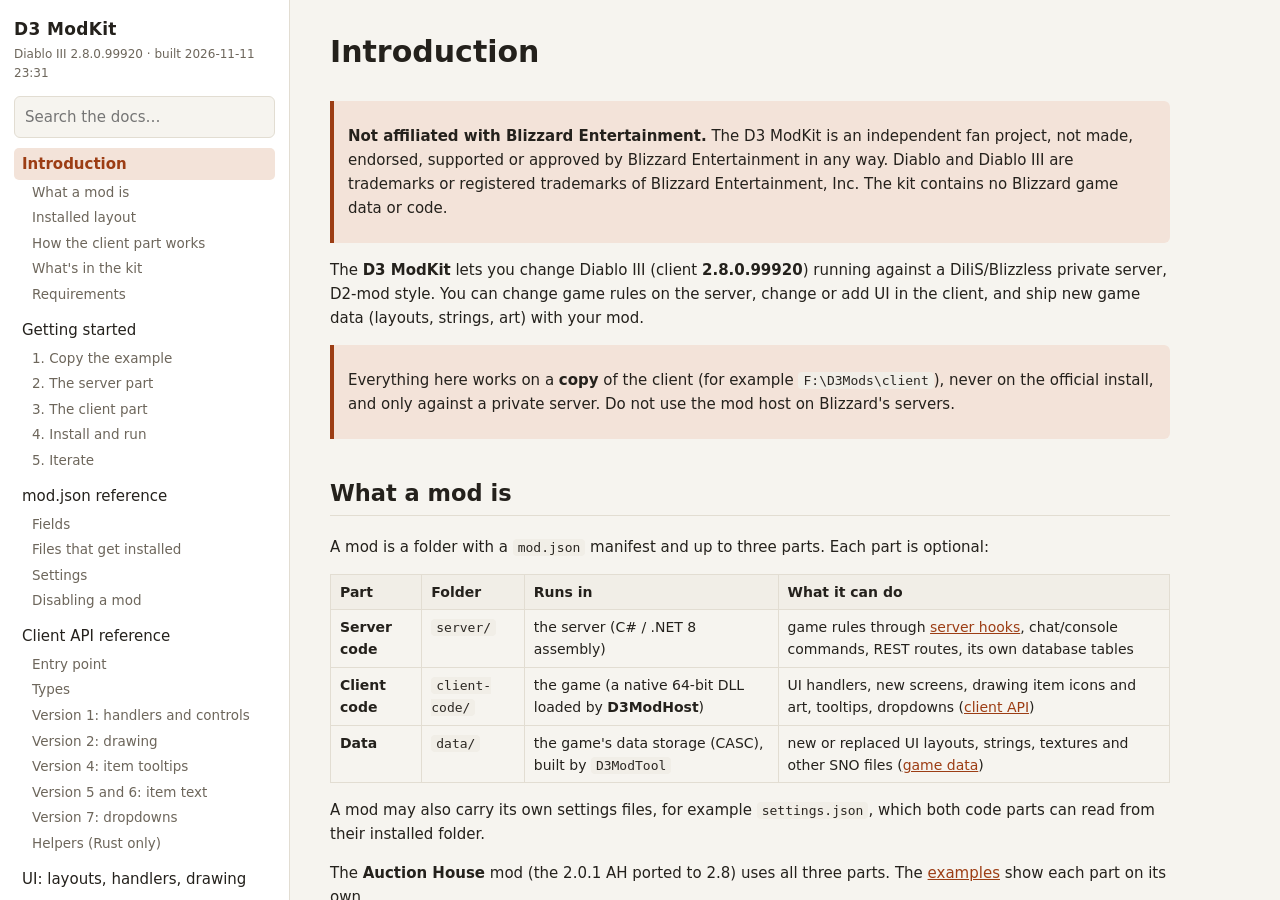
==== commit d3844ed9: "UI designer: visual .ui editor with game-accurate layout, art browser and PNG import - D3ModTool ui-" ====
--- a/docs/index.html
+++ b/docs/index.html
@@ -67,7 +67,7 @@
 <button class="menu" id="menu">☰ Docs</button>
 <nav id="nav">
   <h1>D3 ModKit</h1>
-  <div class="built">Diablo III 2.8.0.99920 · built 2026-11-11 20:21</div>
+  <div class="built">Diablo III 2.8.0.99920 · built 2026-11-11 23:31</div>
   <input id="search" type="search" placeholder="Search the docs…" autocomplete="off">
   <div id="results"></div>
   <ul id="toc"></ul>
@@ -77,7 +77,7 @@
 </nav>
 <main id="main"><article id="page"></article></main>
 <script>
-const DOCS = [{"id":"introduction","title":"Introduction","html":"\u003Ch1 id=\u0022introduction\u0022\u003EIntroduction\u003C/h1\u003E\n\u003Cblockquote\u003E\n\u003Cp\u003E\u003Cstrong\u003ENot affiliated with Blizzard Entertainment.\u003C/strong\u003E The D3 ModKit is an independent fan project, not made, endorsed, supported or approved by Blizzard Entertainment in any way. Diablo and Diablo III are trademarks or registered trademarks of Blizzard Entertainment, Inc. The kit contains no Blizzard game data or code.\u003C/p\u003E\n\u003C/blockquote\u003E\n\u003Cp\u003EThe \u003Cstrong\u003ED3 ModKit\u003C/strong\u003E lets you change Diablo III (client \u003Cstrong\u003E2.8.0.99920\u003C/strong\u003E) running against a DiIiS/Blizzless private server, D2-mod style. You can change game rules on the server, change or add UI in the client, and ship new game data (layouts, strings, art) with your mod.\u003C/p\u003E\n\u003Cblockquote\u003E\n\u003Cp\u003EEverything here works on a \u003Cstrong\u003Ecopy\u003C/strong\u003E of the client (for example \u003Ccode\u003EF:\\D3Mods\\client\u003C/code\u003E), never on the official install, and only against a private server. Do not use the mod host on Blizzard\u0027s servers.\u003C/p\u003E\n\u003C/blockquote\u003E\n\u003Ch2 id=\u0022introduction--what-a-mod-is\u0022\u003EWhat a mod is\u003C/h2\u003E\n\u003Cp\u003EA mod is a folder with a \u003Ccode\u003Emod.json\u003C/code\u003E manifest and up to three parts. Each part is optional:\u003C/p\u003E\n\u003Ctable\u003E\n\u003Cthead\u003E\n\u003Ctr\u003E\n\u003Cth\u003EPart\u003C/th\u003E\n\u003Cth\u003EFolder\u003C/th\u003E\n\u003Cth\u003ERuns in\u003C/th\u003E\n\u003Cth\u003EWhat it can do\u003C/th\u003E\n\u003C/tr\u003E\n\u003C/thead\u003E\n\u003Ctbody\u003E\n\u003Ctr\u003E\n\u003Ctd\u003E\u003Cstrong\u003EServer code\u003C/strong\u003E\u003C/td\u003E\n\u003Ctd\u003E\u003Ccode\u003Eserver/\u003C/code\u003E\u003C/td\u003E\n\u003Ctd\u003Ethe server (C# / .NET 8 assembly)\u003C/td\u003E\n\u003Ctd\u003Egame rules through \u003Ca href=\u0022#server-api--server-hooks\u0022\u003Eserver hooks\u003C/a\u003E, chat/console commands, REST routes, its own database tables\u003C/td\u003E\n\u003C/tr\u003E\n\u003Ctr\u003E\n\u003Ctd\u003E\u003Cstrong\u003EClient code\u003C/strong\u003E\u003C/td\u003E\n\u003Ctd\u003E\u003Ccode\u003Eclient-code/\u003C/code\u003E\u003C/td\u003E\n\u003Ctd\u003Ethe game (a native 64-bit DLL loaded by \u003Cstrong\u003ED3ModHost\u003C/strong\u003E)\u003C/td\u003E\n\u003Ctd\u003EUI handlers, new screens, drawing item icons and art, tooltips, dropdowns (\u003Ca href=\u0022#client-api\u0022\u003Eclient API\u003C/a\u003E)\u003C/td\u003E\n\u003C/tr\u003E\n\u003Ctr\u003E\n\u003Ctd\u003E\u003Cstrong\u003EData\u003C/strong\u003E\u003C/td\u003E\n\u003Ctd\u003E\u003Ccode\u003Edata/\u003C/code\u003E\u003C/td\u003E\n\u003Ctd\u003Ethe game\u0027s data storage (CASC), built by \u003Ccode\u003ED3ModTool\u003C/code\u003E\u003C/td\u003E\n\u003Ctd\u003Enew or replaced UI layouts, strings, textures and other SNO files (\u003Ca href=\u0022#game-data\u0022\u003Egame data\u003C/a\u003E)\u003C/td\u003E\n\u003C/tr\u003E\n\u003C/tbody\u003E\n\u003C/table\u003E\n\u003Cp\u003EA mod may also carry its own settings files, for example \u003Ccode\u003Esettings.json\u003C/code\u003E, which both code parts can read from their installed folder.\u003C/p\u003E\n\u003Cp\u003EThe \u003Cstrong\u003EAuction House\u003C/strong\u003E mod (the 2.0.1 AH ported to 2.8) uses all three parts. The \u003Ca href=\u0022#examples\u0022\u003Eexamples\u003C/a\u003E show each part on its own.\u003C/p\u003E\n\u003Ch2 id=\u0022introduction--installed-layout\u0022\u003EInstalled layout\u003C/h2\u003E\n\u003Cp\u003EThe server and the players install mods; mod authors never edit the game or the server.\u003C/p\u003E\n\u003Cpre\u003E\u003Ccode\u003E\u0026lt;server\u0026gt;\\Blizzless.dll\n\u0026lt;server\u0026gt;\\Mods\\\u0026lt;mod id\u0026gt;\\mod.json, settings.json, server\\*.dll\n\n\u0026lt;game\u0026gt;\\x64\\Diablo III64.exe\n\u0026lt;game\u0026gt;\\ModHost\\D3ModHost.dll, d3inject.exe       the client mod host\n\u0026lt;game\u0026gt;\\Mods\\\u0026lt;mod id\u0026gt;\\mod.json, settings.json, client-code\\*.dll, data\\...\n\u003C/code\u003E\u003C/pre\u003E\n\u003Cp\u003E\u003Ccode\u003ED3ModTool mod-install \u0026lt;modDir\u0026gt; --server \u0026lt;server\u0026gt; --client \u0026lt;game\u0026gt;\u003C/code\u003E creates this layout from a mod\u0027s source folder, and builds every installed mod\u0027s \u003Ccode\u003Edata\u003C/code\u003E into the game copy. See \u003Ca href=\u0022#tools\u0022\u003ETools\u003C/a\u003E.\u003C/p\u003E\n\u003Ch2 id=\u0022introduction--how-the-client-part-works\u0022\u003EHow the client part works\u003C/h2\u003E\n\u003Cp\u003E\u003Ccode\u003Ed3inject.exe\u003C/code\u003E starts the game suspended, loads \u003Ccode\u003ED3ModHost.dll\u003C/code\u003E into it, then lets it run. The host:\u003C/p\u003E\n\u003Col\u003E\n\u003Cli\u003Ehooks the game\u0027s UI handler lookup, so a layout can name a handler that only a mod provides;\u003C/li\u003E\n\u003Cli\u003Eloads every mod DLL in \u003Ccode\u003E\u0026lt;game\u0026gt;\\Mods\\*\\client-code\\\u003C/code\u003E and calls its \u003Ccode\u003Ed3mod_init\u003C/code\u003E;\u003C/li\u003E\n\u003Cli\u003Ehands each plugin the \u003Cstrong\u003EHostApi\u003C/strong\u003E table: find controls, set text, wrap handlers, draw icons and art, show item tooltips, fill dropdowns, and more.\u003C/li\u003E\n\u003C/ol\u003E\n\u003Cp\u003EPlugins contain \u003Cstrong\u003Eno game addresses\u003C/strong\u003E. Only the host knows the exe, so a client patch needs a new host, not new mods.\u003C/p\u003E\n\u003Cp\u003EThe host writes a log to \u003Ccode\u003E\u0026lt;game\u0026gt;\\D3ModHost.log\u003C/code\u003E. Every plugin line there is prefixed with its mod id.\u003C/p\u003E\n\u003Ch2 id=\u0022introduction--whats-in-the-kit\u0022\u003EWhat\u0027s in the kit\u003C/h2\u003E\n\u003Ctable\u003E\n\u003Cthead\u003E\n\u003Ctr\u003E\n\u003Cth\u003EFolder\u003C/th\u003E\n\u003Cth\u003EContents\u003C/th\u003E\n\u003C/tr\u003E\n\u003C/thead\u003E\n\u003Ctbody\u003E\n\u003Ctr\u003E\n\u003Ctd\u003E\u003Ccode\u003Esdk/rust/d3modapi\u003C/code\u003E\u003C/td\u003E\n\u003Ctd\u003Ethe API crate (the canonical definition)\u003C/td\u003E\n\u003C/tr\u003E\n\u003Ctr\u003E\n\u003Ctd\u003E\u003Ccode\u003Esdk/c/d3modapi.h\u003C/code\u003E\u003C/td\u003E\n\u003Ctd\u003EC/C\u002B\u002B header, and the reference layout for other languages\u003C/td\u003E\n\u003C/tr\u003E\n\u003Ctr\u003E\n\u003Ctd\u003E\u003Ccode\u003Esdk/csharp/D3ModApi.cs\u003C/code\u003E\u003C/td\u003E\n\u003Ctd\u003EC# binding for NativeAOT plugins\u003C/td\u003E\n\u003C/tr\u003E\n\u003Ctr\u003E\n\u003Ctd\u003E\u003Ccode\u003Eexamples/\u003C/code\u003E\u003C/td\u003E\n\u003Ctd\u003E\u003Ccode\u003Egold-rate\u003C/code\u003E (server hook \u002B Rust client), \u003Ccode\u003Ehello-csharp\u003C/code\u003E (C# client)\u003C/td\u003E\n\u003C/tr\u003E\n\u003Ctr\u003E\n\u003Ctd\u003E\u003Ccode\u003Edocs/\u003C/code\u003E\u003C/td\u003E\n\u003Ctd\u003Ethese docs (\u003Ccode\u003Esrc/*.md\u003C/code\u003E, built to \u003Ccode\u003Eindex.html\u003C/code\u003E with \u003Ccode\u003ED3ModTool docs-build\u003C/code\u003E)\u003C/td\u003E\n\u003C/tr\u003E\n\u003Ctr\u003E\n\u003Ctd\u003E\u003Ccode\u003Ehost/\u003C/code\u003E\u003C/td\u003E\n\u003Ctd\u003Esource of the client mod host (\u003Ccode\u003ED3ModHost.dll\u003C/code\u003E, \u003Ccode\u003Ed3inject.exe\u003C/code\u003E)\u003C/td\u003E\n\u003C/tr\u003E\n\u003Ctr\u003E\n\u003Ctd\u003E\u003Ccode\u003Etools/\u003C/code\u003E\u003C/td\u003E\n\u003Ctd\u003Esource of \u003Ccode\u003ED3ModTool\u003C/code\u003E and \u003Ccode\u003ED3Casc.Lib\u003C/code\u003E\u003C/td\u003E\n\u003C/tr\u003E\n\u003Ctr\u003E\n\u003Ctd\u003E\u003Ccode\u003Escripts/\u003C/code\u003E\u003C/td\u003E\n\u003Ctd\u003E\u003Ccode\u003Ebuild.ps1\u003C/code\u003E builds the host, the tool and the docs; \u003Ccode\u003Epackage.ps1\u003C/code\u003E makes a binary release\u003C/td\u003E\n\u003C/tr\u003E\n\u003Ctr\u003E\n\u003Ctd\u003E\u003Ccode\u003Ebin/\u003C/code\u003E\u003C/td\u003E\n\u003Ctd\u003Ein a binary release only: \u003Ccode\u003ED3ModHost.dll\u003C/code\u003E, \u003Ccode\u003Ed3inject.exe\u003C/code\u003E, \u003Ccode\u003ED3ModTool\u003C/code\u003E\u003C/td\u003E\n\u003C/tr\u003E\n\u003C/tbody\u003E\n\u003C/table\u003E\n\u003Ch2 id=\u0022introduction--requirements\u0022\u003ERequirements\u003C/h2\u003E\n\u003Cul\u003E\n\u003Cli\u003EThe Diablo III 2.8.0.99920 client, as a separate copy for modding.\u003C/li\u003E\n\u003Cli\u003EA DiIiS/Blizzless server with the mod loader (the \u003Ccode\u003EMods\u003C/code\u003E folder support and \u003Ccode\u003EDiIiS_NA.Mods\u003C/code\u003E API).\u003C/li\u003E\n\u003Cli\u003ETo build mods:\n\u003Cul\u003E\n\u003Cli\u003Ethe .NET 8 SDK for server parts and C# client parts;\u003C/li\u003E\n\u003Cli\u003ERust (\u003Ccode\u003Ex86_64-pc-windows-msvc\u003C/code\u003E) for Rust client parts;\u003C/li\u003E\n\u003Cli\u003Ethe MSVC build tools for C/C\u002B\u002B client parts and for C# NativeAOT.\u003C/li\u003E\n\u003C/ul\u003E\n\u003C/li\u003E\n\u003C/ul\u003E\n","text":"Introduction\nNot affiliated with Blizzard Entertainment. The D3 ModKit is an independent fan project, not made, endorsed, supported or approved by Blizzard Entertainment in any way. Diablo and Diablo III are trademarks or registered trademarks of Blizzard Entertainment, Inc. The kit contains no Blizzard game data or code.\nThe D3 ModKit lets you change Diablo III (client 2.8.0.99920) running against a DiIiS/Blizzless private server, D2-mod style. You can change game rules on the server, change or add UI in the client, and ship new game data (layouts, strings, art) with your mod.\nEverything here works on a copy of the client (for example F:\\D3Mods\\client), never on the official install, and only against a private server. Do not use the mod host on Blizzard\u0027s servers.\nWhat a mod is\nA mod is a folder with a mod.json manifest and up to three parts. Each part is optional:\nPart Folder Runs in What it can do Server code server/ the server (C# / .NET 8 assembly) game rules through server hooks, chat/console commands, REST routes, its own database tables Client code client-code/ the game (a native 64-bit DLL loaded by D3ModHost) UI handlers, new screens, drawing item icons and art, tooltips, dropdowns (client API) Data data/ the game\u0027s data storage (CASC), built by D3ModTool new or replaced UI layouts, strings, textures and other SNO files (game data) A mod may also carry its own settings files, for example settings.json, which both code parts can read from their installed folder.\nThe Auction House mod (the 2.0.1 AH ported to 2.8) uses all three parts. The examples show each part on its own.\nInstalled layout\nThe server and the players install mods; mod authors never edit the game or the server.\nserver\\Blizzless.dll\nserver\\Mods\\mod id\\mod.json, settings.json, server\\*.dll\n\ngame\\x64\\Diablo III64.exe\ngame\\ModHost\\D3ModHost.dll, d3inject.exe       the client mod host\ngame\\Mods\\mod id\\mod.json, settings.json, client-code\\*.dll, data\\...\nD3ModTool mod-install \u003CmodDir\u003E --server \u003Cserver\u003E --client \u003Cgame\u003E creates this layout from a mod\u0027s source folder, and builds every installed mod\u0027s data into the game copy. See Tools.\nHow the client part works\nd3inject.exe starts the game suspended, loads D3ModHost.dll into it, then lets it run. The host:\nhooks the game\u0027s UI handler lookup, so a layout can name a handler that only a mod provides;\nloads every mod DLL in \u003Cgame\u003E\\Mods\\*\\client-code\\ and calls its d3mod_init;\nhands each plugin the HostApi table: find controls, set text, wrap handlers, draw icons and art, show item tooltips, fill dropdowns, and more.\nPlugins contain no game addresses. Only the host knows the exe, so a client patch needs a new host, not new mods.\nThe host writes a log to \u003Cgame\u003E\\D3ModHost.log. Every plugin line there is prefixed with its mod id.\nWhat\u0027s in the kit\nFolder Contents sdk/rust/d3modapi the API crate (the canonical definition) sdk/c/d3modapi.h C/C\u002B\u002B header, and the reference layout for other languages sdk/csharp/D3ModApi.cs C# binding for NativeAOT plugins examples/ gold-rate (server hook \u002B Rust client), hello-csharp (C# client) docs/ these docs (src/*.md, built to index.html with D3ModTool docs-build) host/ source of the client mod host (D3ModHost.dll, d3inject.exe) tools/ source of D3ModTool and D3Casc.Lib scripts/ build.ps1 builds the host, the tool and the docs; package.ps1 makes a binary release bin/ in a binary release only: D3ModHost.dll, d3inject.exe, D3ModTool Requirements\nThe Diablo III 2.8.0.99920 client, as a separate copy for modding.\nA DiIiS/Blizzless server with the mod loader (the Mods folder support and DiIiS_NA.Mods API).\nTo build mods:\nthe .NET 8 SDK for server parts and C# client parts;\nRust (x86_64-pc-windows-msvc) for Rust client parts;\nthe MSVC build tools for C/C\u002B\u002B client parts and for C# NativeAOT.\n","sections":[{"id":"introduction--what-a-mod-is","title":"What a mod is"},{"id":"introduction--installed-layout","title":"Installed layout"},{"id":"introduction--how-the-client-part-works","title":"How the client part works"},{"id":"introduction--whats-in-the-kit","title":"What\u0027s in the kit"},{"id":"introduction--requirements","title":"Requirements"}]},{"id":"getting-started","title":"Getting started","html":"\u003Ch1 id=\u0022getting-started\u0022\u003EGetting started\u003C/h1\u003E\n\u003Cp\u003EThis walks through the \u003Ccode\u003Egold-rate\u003C/code\u003E example: a mod that multiplies gold drops on the server and shows the rate on the main menu.\u003C/p\u003E\n\u003Ch2 id=\u0022getting-started--copy-the-example\u0022\u003E1. Copy the example\u003C/h2\u003E\n\u003Cp\u003ECopy \u003Ccode\u003Eexamples/gold-rate\u003C/code\u003E to a folder of your own and give it a new id in \u003Ccode\u003Emod.json\u003C/code\u003E. Ids are lower-case words with dashes, and they must be unique, because they name the installed folder.\u003C/p\u003E\n\u003Cpre\u003E\u003Ccode class=\u0022language-json\u0022\u003E{\n  \u0026quot;id\u0026quot;: \u0026quot;my-gold-mod\u0026quot;,\n  \u0026quot;name\u0026quot;: \u0026quot;My Gold Mod\u0026quot;,\n  \u0026quot;version\u0026quot;: \u0026quot;1.0.0\u0026quot;,\n  \u0026quot;build\u0026quot;: \u0026quot;2.8.0.99920\u0026quot;,\n  \u0026quot;type\u0026quot;: \u0026quot;both\u0026quot;,\n  \u0026quot;server\u0026quot;: { \u0026quot;assembly\u0026quot;: \u0026quot;server/GoldRate.Server.dll\u0026quot;, \u0026quot;source\u0026quot;: \u0026quot;server-src/\u0026quot; },\n  \u0026quot;client_code\u0026quot;: { \u0026quot;dll\u0026quot;: \u0026quot;client-code/gold_rate_client.dll\u0026quot;, \u0026quot;source\u0026quot;: \u0026quot;client-src/\u0026quot; }\n}\n\u003C/code\u003E\u003C/pre\u003E\n\u003Ch2 id=\u0022getting-started--the-server-part\u0022\u003E2. The server part\u003C/h2\u003E\n\u003Cp\u003E\u003Ccode\u003Eserver-src/GoldRateMod.cs\u003C/code\u003E has one class that implements \u003Ccode\u003EIServerMod\u003C/code\u003E. The server creates it at startup and calls \u003Ccode\u003EInitialize\u003C/code\u003E:\u003C/p\u003E\n\u003Cpre\u003E\u003Ccode class=\u0022language-csharp\u0022\u003Epublic void Initialize(ServerModContext context)\n{\n    // read settings.json from the installed folder, then:\n    context.Hooks.OnGoldDrop(e =\u0026gt; e.Amount = (int)Math.Round(e.Amount * Multiplier));\n}\n\u003C/code\u003E\u003C/pre\u003E\n\u003Cp\u003EThe same assembly also defines a \u003Ccode\u003E[CommandGroup(\u0026quot;goldrate\u0026quot;, ...)]\u003C/code\u003E, so \u003Ccode\u003E!goldrate\u003C/code\u003E and \u003Ccode\u003E!goldrate set 5\u003C/code\u003E work in game chat.\u003C/p\u003E\n\u003Cp\u003EBuild it with \u003Ccode\u003Edotnet build -c Release\u003C/code\u003E. The project references \u003Ccode\u003EBlizzless.dll\u003C/code\u003E from your server folder: set the environment variable \u003Ccode\u003ED3_SERVER_DIR\u003C/code\u003E, or pass \u003Ccode\u003E/p:D3ServerDir=C:\\path\\to\\server\u003C/code\u003E.\u003C/p\u003E\n\u003Ch2 id=\u0022getting-started--the-client-part\u0022\u003E3. The client part\u003C/h2\u003E\n\u003Cp\u003E\u003Ccode\u003Eclient-src/src/lib.rs\u003C/code\u003E exports \u003Ccode\u003Ed3mod_init\u003C/code\u003E. It reads \u003Ccode\u003Esettings.json\u003C/code\u003E, then wraps the main menu\u0027s per-frame update handler:\u003C/p\u003E\n\u003Cpre\u003E\u003Ccode class=\u0022language-rust\u0022\u003E#[no_mangle]\npub unsafe extern \u0026quot;C\u0026quot; fn d3mod_init(host: *const api::HostApi, mod_id: *const c_char, mod_dir: *const c_char) -\u0026gt; i32 {\n    if !api::set_api(host, mod_id) { return 1; }\n    api::register_wrapper(\u0026quot;UIBattlenet_Campaign_OnUpdate\u0026quot;, menu_update);\n    0\n}\n\nunsafe extern \u0026quot;system\u0026quot; fn menu_update(original: api::Handler, a: usize, b: usize, c: usize, d: usize) -\u0026gt; usize {\n    let result = original(a, b, c, d);          // the game\u0027s own update first\n    api::set_text(api::find(START_BUTTON), \u0026quot;Start Game (Gold x3)\u0026quot;);\n    result\n}\n\u003C/code\u003E\u003C/pre\u003E\n\u003Cp\u003EBuild it with \u003Ccode\u003Ecargo build --release\u003C/code\u003E, then copy \u003Ccode\u003Etarget/release/gold_rate_client.dll\u003C/code\u003E to \u003Ccode\u003Eclient-code/\u003C/code\u003E.\u003C/p\u003E\n\u003Ch2 id=\u0022getting-started--install-and-run\u0022\u003E4. Install and run\u003C/h2\u003E\n\u003Cpre\u003E\u003Ccode class=\u0022language-bat\u0022\u003ED3ModTool mod-install C:\\mods\\my-gold-mod --server C:\\D3Server --client F:\\D3Mods\\client\nD3ModTool modhost-install C:\\ModKit\\bin --client F:\\D3Mods\\client\n\u003C/code\u003E\u003C/pre\u003E\n\u003Cp\u003EThe second command is only needed once per game copy.\u003C/p\u003E\n\u003Cp\u003EThen:\u003C/p\u003E\n\u003Col\u003E\n\u003Cli\u003EStart (or restart) the server. Its console shows \u003Ccode\u003EMod loaded: My Gold Mod 1.0.0 (my-gold-mod) - server code: GoldRate.Server.dll\u003C/code\u003E.\u003C/li\u003E\n\u003Cli\u003EStart the game copy through the host:\n\u003Cpre\u003E\u003Ccode class=\u0022language-bat\u0022\u003EF:\\D3Mods\\client\\ModHost\\d3inject.exe \u0026quot;F:\\D3Mods\\client\\x64\\Diablo III64.exe\u0026quot; F:\\D3Mods\\client\\ModHost\\D3ModHost.dll OnlineService.SSO=true -launch -uid diablo3\n\u003C/code\u003E\u003C/pre\u003E\nA launcher can do this step for you.\u003C/li\u003E\n\u003Cli\u003EThe main menu now reads \u003Cstrong\u003ESTART GAME (GOLD X3)\u003C/strong\u003E, and \u003Ccode\u003ED3ModHost.log\u003C/code\u003E lists \u003Ccode\u003Eclient mod loaded: My Gold Mod ...\u003C/code\u003E.\u003C/li\u003E\n\u003C/ol\u003E\n\u003Ch2 id=\u0022getting-started--iterate\u0022\u003E5. Iterate\u003C/h2\u003E\n\u003Cul\u003E\n\u003Cli\u003EClose the game before rebuilding client code. The game keeps the DLL loaded.\u003C/li\u003E\n\u003Cli\u003EStop the server before rebuilding server code, for the same reason.\u003C/li\u003E\n\u003Cli\u003E\u003Ccode\u003ED3ModTool mod-install\u003C/code\u003E replaces the installed folder as a whole every time.\u003C/li\u003E\n\u003Cli\u003EUse \u003Ccode\u003Eapi::log(...)\u003C/code\u003E freely. Lines go to \u003Ccode\u003ED3ModHost.log\u003C/code\u003E, prefixed with your mod id.\u003C/li\u003E\n\u003Cli\u003ETo find a control\u0027s path, call \u003Ccode\u003Eapi::dump_controls(\u0026quot;SomeText\u0026quot;)\u003C/code\u003E. It logs every registered control whose path contains the text. See \u003Ca href=\u0022#ui--finding-controls\u0022\u003EFinding controls\u003C/a\u003E.\u003C/li\u003E\n\u003C/ul\u003E\n","text":"Getting started\nThis walks through the gold-rate example: a mod that multiplies gold drops on the server and shows the rate on the main menu.\n1. Copy the example\nCopy examples/gold-rate to a folder of your own and give it a new id in mod.json. Ids are lower-case words with dashes, and they must be unique, because they name the installed folder.\n{\n  id: my-gold-mod,\n  name: My Gold Mod,\n  version: 1.0.0,\n  build: 2.8.0.99920,\n  type: both,\n  server: { assembly: server/GoldRate.Server.dll, source: server-src/ },\n  client_code: { dll: client-code/gold_rate_client.dll, source: client-src/ }\n}\n2. The server part\nserver-src/GoldRateMod.cs has one class that implements IServerMod. The server creates it at startup and calls Initialize:\npublic void Initialize(ServerModContext context)\n{\n    // read settings.json from the installed folder, then:\n    context.Hooks.OnGoldDrop(e = e.Amount = (int)Math.Round(e.Amount * Multiplier));\n}\nThe same assembly also defines a [CommandGroup(\u0022goldrate\u0022, ...)], so !goldrate and !goldrate set 5 work in game chat.\nBuild it with dotnet build -c Release. The project references Blizzless.dll from your server folder: set the environment variable D3_SERVER_DIR, or pass /p:D3ServerDir=C:\\path\\to\\server.\n3. The client part\nclient-src/src/lib.rs exports d3mod_init. It reads settings.json, then wraps the main menu\u0027s per-frame update handler:\n#[no_mangle]\npub unsafe extern C fn d3mod_init(host: *const api::HostApi, mod_id: *const c_char, mod_dir: *const c_char) - i32 {\n    if !api::set_api(host, mod_id) { return 1; }\n    api::register_wrapper(UIBattlenet_Campaign_OnUpdate, menu_update);\n    0\n}\n\nunsafe extern system fn menu_update(original: api::Handler, a: usize, b: usize, c: usize, d: usize) - usize {\n    let result = original(a, b, c, d);          // the game\u0027s own update first\n    api::set_text(api::find(START_BUTTON), Start Game (Gold x3));\n    result\n}\nBuild it with cargo build --release, then copy target/release/gold_rate_client.dll to client-code/.\n4. Install and run\nD3ModTool mod-install C:\\mods\\my-gold-mod --server C:\\D3Server --client F:\\D3Mods\\client\nD3ModTool modhost-install C:\\ModKit\\bin --client F:\\D3Mods\\client\nThe second command is only needed once per game copy.\nThen:\nStart (or restart) the server. Its console shows Mod loaded: My Gold Mod 1.0.0 (my-gold-mod) - server code: GoldRate.Server.dll.\nStart the game copy through the host:\nF:\\D3Mods\\client\\ModHost\\d3inject.exe F:\\D3Mods\\client\\x64\\Diablo III64.exe F:\\D3Mods\\client\\ModHost\\D3ModHost.dll OnlineService.SSO=true -launch -uid diablo3\nA launcher can do this step for you.\nThe main menu now reads START GAME (GOLD X3), and D3ModHost.log lists client mod loaded: My Gold Mod ....\n5. Iterate\nClose the game before rebuilding client code. The game keeps the DLL loaded.\nStop the server before rebuilding server code, for the same reason.\nD3ModTool mod-install replaces the installed folder as a whole every time.\nUse api::log(...) freely. Lines go to D3ModHost.log, prefixed with your mod id.\nTo find a control\u0027s path, call api::dump_controls(\u0022SomeText\u0022). It logs every registered control whose path contains the text. See Finding controls.\n","sections":[{"id":"getting-started--copy-the-example","title":"1. Copy the example"},{"id":"getting-started--the-server-part","title":"2. The server part"},{"id":"getting-started--the-client-part","title":"3. The client part"},{"id":"getting-started--install-and-run","title":"4. Install and run"},{"id":"getting-started--iterate","title":"5. Iterate"}]},{"id":"mod-json","title":"mod.json reference","html":"\u003Ch1 id=\u0022mod.json-reference\u0022\u003Emod.json reference\u003C/h1\u003E\n\u003Cp\u003EEvery mod folder has a \u003Ccode\u003Emod.json\u003C/code\u003E. Comments (\u003Ccode\u003E//\u003C/code\u003E) and trailing commas are allowed. Unknown keys are ignored, so you can use \u003Ccode\u003E_comment\u003C/code\u003E keys for notes.\u003C/p\u003E\n\u003Ch2 id=\u0022mod-json--fields\u0022\u003EFields\u003C/h2\u003E\n\u003Ctable\u003E\n\u003Cthead\u003E\n\u003Ctr\u003E\n\u003Cth\u003EKey\u003C/th\u003E\n\u003Cth\u003EType\u003C/th\u003E\n\u003Cth\u003EMeaning\u003C/th\u003E\n\u003C/tr\u003E\n\u003C/thead\u003E\n\u003Ctbody\u003E\n\u003Ctr\u003E\n\u003Ctd\u003E\u003Ccode\u003Eid\u003C/code\u003E\u003C/td\u003E\n\u003Ctd\u003Estring\u003C/td\u003E\n\u003Ctd\u003EUnique id: lower-case, dashes. Names the installed folder \u003Ccode\u003EMods\\\u0026lt;id\u0026gt;\u003C/code\u003E. Defaults to the folder name.\u003C/td\u003E\n\u003C/tr\u003E\n\u003Ctr\u003E\n\u003Ctd\u003E\u003Ccode\u003Ename\u003C/code\u003E\u003C/td\u003E\n\u003Ctd\u003Estring\u003C/td\u003E\n\u003Ctd\u003EDisplay name (logs, lists).\u003C/td\u003E\n\u003C/tr\u003E\n\u003Ctr\u003E\n\u003Ctd\u003E\u003Ccode\u003Eversion\u003C/code\u003E\u003C/td\u003E\n\u003Ctd\u003Estring\u003C/td\u003E\n\u003Ctd\u003EYour version, e.g. \u003Ccode\u003E1.2.0\u003C/code\u003E.\u003C/td\u003E\n\u003C/tr\u003E\n\u003Ctr\u003E\n\u003Ctd\u003E\u003Ccode\u003Ebuild\u003C/code\u003E\u003C/td\u003E\n\u003Ctd\u003Estring\u003C/td\u003E\n\u003Ctd\u003EThe client build the mod is made for: \u003Ccode\u003E2.8.0.99920\u003C/code\u003E.\u003C/td\u003E\n\u003C/tr\u003E\n\u003Ctr\u003E\n\u003Ctd\u003E\u003Ccode\u003Etype\u003C/code\u003E\u003C/td\u003E\n\u003Ctd\u003E\u003Ccode\u003E\u0026quot;both\u0026quot;\u003C/code\u003E | \u003Ccode\u003E\u0026quot;server\u0026quot;\u003C/code\u003E | \u003Ccode\u003E\u0026quot;client\u0026quot;\u003C/code\u003E\u003C/td\u003E\n\u003Ctd\u003EWhich sides install it. \u003Ccode\u003Eserver\u003C/code\u003E mods are not copied to the game; \u003Ccode\u003Eclient\u003C/code\u003E mods are not copied to the server. Default \u003Ccode\u003Eboth\u003C/code\u003E.\u003C/td\u003E\n\u003C/tr\u003E\n\u003Ctr\u003E\n\u003Ctd\u003E\u003Ccode\u003Eenabled\u003C/code\u003E\u003C/td\u003E\n\u003Ctd\u003Ebool\u003C/td\u003E\n\u003Ctd\u003E\u003Ccode\u003Efalse\u003C/code\u003E makes both loaders skip the mod, and the data build leave it out.\u003C/td\u003E\n\u003C/tr\u003E\n\u003Ctr\u003E\n\u003Ctd\u003E\u003Ccode\u003Edescription\u003C/code\u003E\u003C/td\u003E\n\u003Ctd\u003Estring\u003C/td\u003E\n\u003Ctd\u003EFree text.\u003C/td\u003E\n\u003C/tr\u003E\n\u003Ctr\u003E\n\u003Ctd\u003E\u003Ccode\u003Erequires\u003C/code\u003E\u003C/td\u003E\n\u003Ctd\u003Estring[]\u003C/td\u003E\n\u003Ctd\u003EIds of mods that must load first (client plugins and data are ordered by this).\u003C/td\u003E\n\u003C/tr\u003E\n\u003Ctr\u003E\n\u003Ctd\u003E\u003Ccode\u003Eserver\u003C/code\u003E\u003C/td\u003E\n\u003Ctd\u003Eobject\u003C/td\u003E\n\u003Ctd\u003E\u003Ccode\u003E{\u0026quot;assembly\u0026quot;: \u0026quot;server/X.dll\u0026quot;, \u0026quot;source\u0026quot;: \u0026quot;server-src/\u0026quot;}\u003C/code\u003E: the server assembly, and where its project is. Without \u003Ccode\u003Eassembly\u003C/code\u003E, every \u003Ccode\u003Eserver\\*.dll\u003C/code\u003E is loaded.\u003C/td\u003E\n\u003C/tr\u003E\n\u003Ctr\u003E\n\u003Ctd\u003E\u003Ccode\u003Eclient_code\u003C/code\u003E\u003C/td\u003E\n\u003Ctd\u003Eobject\u003C/td\u003E\n\u003Ctd\u003E\u003Ccode\u003E{\u0026quot;dll\u0026quot;: \u0026quot;client-code/x.dll\u0026quot;, \u0026quot;source\u0026quot;: \u0026quot;client-src/\u0026quot;}\u003C/code\u003E: the client plugin DLL, and its project (a \u003Ccode\u003ECargo.toml\u003C/code\u003E or a \u003Ccode\u003E.csproj\u003C/code\u003E for NativeAOT).\u003C/td\u003E\n\u003C/tr\u003E\n\u003Ctr\u003E\n\u003Ctd\u003E\u003Ccode\u003Eadds\u003C/code\u003E, \u003Ccode\u003Ereplaces\u003C/code\u003E\u003C/td\u003E\n\u003Ctd\u003Earrays\u003C/td\u003E\n\u003Ctd\u003EOptional notes listing the data files the mod adds or replaces. The build decides this from each file\u0027s SNO id; see \u003Ca href=\u0022#game-data\u0022\u003EGame data\u003C/a\u003E.\u003C/td\u003E\n\u003C/tr\u003E\n\u003C/tbody\u003E\n\u003C/table\u003E\n\u003Ch2 id=\u0022mod-json--files-that-get-installed\u0022\u003EFiles that get installed\u003C/h2\u003E\n\u003Ctable\u003E\n\u003Cthead\u003E\n\u003Ctr\u003E\n\u003Cth\u003EInto\u003C/th\u003E\n\u003Cth\u003EWhat\u003C/th\u003E\n\u003C/tr\u003E\n\u003C/thead\u003E\n\u003Ctbody\u003E\n\u003Ctr\u003E\n\u003Ctd\u003Eserver \u003Ccode\u003EMods\\\u0026lt;id\u0026gt;\\\u003C/code\u003E\u003C/td\u003E\n\u003Ctd\u003E\u003Ccode\u003Emod.json\u003C/code\u003E, every top-level \u003Ccode\u003E*.json\u003C/code\u003E (settings), the folder of \u003Ccode\u003Eserver.assembly\u003C/code\u003E\u003C/td\u003E\n\u003C/tr\u003E\n\u003Ctr\u003E\n\u003Ctd\u003Egame \u003Ccode\u003EMods\\\u0026lt;id\u0026gt;\\\u003C/code\u003E\u003C/td\u003E\n\u003Ctd\u003E\u003Ccode\u003Emod.json\u003C/code\u003E, every top-level \u003Ccode\u003E*.json\u003C/code\u003E, the folder of \u003Ccode\u003Eclient_code.dll\u003C/code\u003E, \u003Ccode\u003Edata\\\u003C/code\u003E\u003C/td\u003E\n\u003C/tr\u003E\n\u003C/tbody\u003E\n\u003C/table\u003E\n\u003Cp\u003ESources, build scripts and notes are never installed.\u003C/p\u003E\n\u003Ch2 id=\u0022mod-json--settings\u0022\u003ESettings\u003C/h2\u003E\n\u003Cp\u003EPut mod settings in a top-level JSON file, for example \u003Ccode\u003Esettings.json\u003C/code\u003E. Both parts read it from their installed folder:\u003C/p\u003E\n\u003Cul\u003E\n\u003Cli\u003Eserver: \u003Ccode\u003EServerModContext.Directory\u003C/code\u003E;\u003C/li\u003E\n\u003Cli\u003Eclient: the \u003Ccode\u003Emod_dir\u003C/code\u003E argument of \u003Ccode\u003Ed3mod_init\u003C/code\u003E.\u003C/li\u003E\n\u003C/ul\u003E\n\u003Cp\u003EA server owner edits \u003Ccode\u003E\u0026lt;server\u0026gt;\\Mods\\\u0026lt;id\u0026gt;\\settings.json\u003C/code\u003E and restarts the server.\u003C/p\u003E\n\u003Ch2 id=\u0022mod-json--disabling-a-mod\u0022\u003EDisabling a mod\u003C/h2\u003E\n\u003Cp\u003EUse any of these:\u003C/p\u003E\n\u003Cul\u003E\n\u003Cli\u003Eset \u003Ccode\u003E\u0026quot;enabled\u0026quot;: false\u003C/code\u003E in the installed \u003Ccode\u003Emod.json\u003C/code\u003E;\u003C/li\u003E\n\u003Cli\u003Eremove the folder with \u003Ccode\u003ED3ModTool mod-uninstall \u0026lt;id\u0026gt; --server ... --client ...\u003C/code\u003E;\u003C/li\u003E\n\u003Cli\u003Eclient only: set the environment variable \u003Ccode\u003ED3MODS_DISABLE=id1,id2\u003C/code\u003E.\u003C/li\u003E\n\u003C/ul\u003E\n","text":"mod.json reference\nEvery mod folder has a mod.json. Comments (//) and trailing commas are allowed. Unknown keys are ignored, so you can use _comment keys for notes.\nFields\nKey Type Meaning id string Unique id: lower-case, dashes. Names the installed folder Mods\\\u003Cid\u003E. Defaults to the folder name. name string Display name (logs, lists). version string Your version, e.g. 1.2.0. build string The client build the mod is made for: 2.8.0.99920. type \u0022both\u0022 | \u0022server\u0022 | \u0022client\u0022 Which sides install it. server mods are not copied to the game; client mods are not copied to the server. Default both. enabled bool false makes both loaders skip the mod, and the data build leave it out. description string Free text. requires string[] Ids of mods that must load first (client plugins and data are ordered by this). server object {\u0022assembly\u0022: \u0022server/X.dll\u0022, \u0022source\u0022: \u0022server-src/\u0022}: the server assembly, and where its project is. Without assembly, every server\\*.dll is loaded. client_code object {\u0022dll\u0022: \u0022client-code/x.dll\u0022, \u0022source\u0022: \u0022client-src/\u0022}: the client plugin DLL, and its project (a Cargo.toml or a .csproj for NativeAOT). adds, replaces arrays Optional notes listing the data files the mod adds or replaces. The build decides this from each file\u0027s SNO id; see Game data. Files that get installed\nInto What server Mods\\\u003Cid\u003E\\ mod.json, every top-level *.json (settings), the folder of server.assembly game Mods\\\u003Cid\u003E\\ mod.json, every top-level *.json, the folder of client_code.dll, data\\ Sources, build scripts and notes are never installed.\nSettings\nPut mod settings in a top-level JSON file, for example settings.json. Both parts read it from their installed folder:\nserver: ServerModContext.Directory;\nclient: the mod_dir argument of d3mod_init.\nA server owner edits \u003Cserver\u003E\\Mods\\\u003Cid\u003E\\settings.json and restarts the server.\nDisabling a mod\nUse any of these:\nset \u0022enabled\u0022: false in the installed mod.json;\nremove the folder with D3ModTool mod-uninstall \u003Cid\u003E --server ... --client ...;\nclient only: set the environment variable D3MODS_DISABLE=id1,id2.\n","sections":[{"id":"mod-json--fields","title":"Fields"},{"id":"mod-json--files-that-get-installed","title":"Files that get installed"},{"id":"mod-json--settings","title":"Settings"},{"id":"mod-json--disabling-a-mod","title":"Disabling a mod"}]},{"id":"client-api","title":"Client API reference","html":"\u003Ch1 id=\u0022client-api-reference\u0022\u003EClient API reference\u003C/h1\u003E\n\u003Cp\u003EThe host passes plugins a \u003Ccode\u003EHostApi\u003C/code\u003E table (C: \u003Ccode\u003ED3HostApi\u003C/code\u003E, C#: \u003Ccode\u003ED3HostApi\u003C/code\u003E). This page lists every entry, with the Rust wrapper from \u003Ccode\u003Ed3modapi\u003C/code\u003E in brackets. \u003Cstrong\u003EAPI version: 7.\u003C/strong\u003E\u003C/p\u003E\n\u003Cblockquote\u003E\n\u003Cp\u003E\u003Cstrong\u003ECompatibility.\u003C/strong\u003E Entries are only ever appended to the end of the table, with the version raised by one. Nothing is removed or reordered. A plugin checks \u003Ccode\u003Eapi-\u0026gt;version \u0026gt;= the version it was built for\u003C/code\u003E, so newer hosts run older plugins.\u003C/p\u003E\n\u003C/blockquote\u003E\n\u003Ch2 id=\u0022client-api--entry-point\u0022\u003EEntry point\u003C/h2\u003E\n\u003Cpre\u003E\u003Ccode class=\u0022language-c\u0022\u003Eint32_t d3mod_init(const D3HostApi *api, const char *mod_id, const char *mod_dir);\n\u003C/code\u003E\u003C/pre\u003E\n\u003Cul\u003E\n\u003Cli\u003EThe host calls it \u003Cstrong\u003Eonce\u003C/strong\u003E, on the game thread, before the game resolves any UI handler.\u003C/li\u003E\n\u003Cli\u003E\u003Ccode\u003Emod_id\u003C/code\u003E is your id from \u003Ccode\u003Emod.json\u003C/code\u003E.\u003C/li\u003E\n\u003Cli\u003E\u003Ccode\u003Emod_dir\u003C/code\u003E is your installed folder: read your settings and files from there.\u003C/li\u003E\n\u003Cli\u003EReturn \u003Ccode\u003E0\u003C/code\u003E on success. Any other value means \u0026quot;not loaded\u0026quot;, and the host logs the code.\u003C/li\u003E\n\u003Cli\u003ERust: call \u003Ccode\u003Ed3modapi::set_api(api, mod_id)\u003C/code\u003E first; it returns \u003Ccode\u003Efalse\u003C/code\u003E if the host is too old.\u003C/li\u003E\n\u003Cli\u003EC#: call \u003Ccode\u003ED3.Init(api, modId)\u003C/code\u003E first.\u003C/li\u003E\n\u003C/ul\u003E\n\u003Cp\u003E\u003Cstrong\u003EThreading.\u003C/strong\u003E Every API function must be called on the game thread: from \u003Ccode\u003Ed3mod_init\u003C/code\u003E, a UI handler, a wrapper or a draw hook. To do slow work (network, files), use your own thread, then apply the results from a handler that runs every frame, such as a wrapped \u003Ccode\u003E..._OnUpdate\u003C/code\u003E.\u003C/p\u003E\n\u003Ch2 id=\u0022client-api--types\u0022\u003ETypes\u003C/h2\u003E\n\u003Ctable\u003E\n\u003Cthead\u003E\n\u003Ctr\u003E\n\u003Cth\u003EType\u003C/th\u003E\n\u003Cth\u003EMeaning\u003C/th\u003E\n\u003C/tr\u003E\n\u003C/thead\u003E\n\u003Ctbody\u003E\n\u003Ctr\u003E\n\u003Ctd\u003E\u003Ccode\u003EControl\u003C/code\u003E\u003C/td\u003E\n\u003Ctd\u003EAn opaque pointer to a game UI control. \u003Ccode\u003Enull\u003C/code\u003E = not found. Every Rust wrapper is null-safe.\u003C/td\u003E\n\u003C/tr\u003E\n\u003Ctr\u003E\n\u003Ctd\u003E\u003Ccode\u003EHandler\u003C/code\u003E\u003C/td\u003E\n\u003Ctd\u003E\u003Ccode\u003Efn(rcx, rdx, r8, r9) -\u0026gt; usize\u003C/code\u003E: a UI handler as the game calls it. For click handlers, \u003Ccode\u003Ercx\u003C/code\u003E is the clicked control\u0027s handle (compare it with \u003Ccode\u003Eis_control\u003C/code\u003E).\u003C/td\u003E\n\u003C/tr\u003E\n\u003Ctr\u003E\n\u003Ctd\u003E\u003Ccode\u003EWrapper\u003C/code\u003E\u003C/td\u003E\n\u003Ctd\u003E\u003Ccode\u003Efn(original, rcx, rdx, r8, r9) -\u0026gt; usize\u003C/code\u003E: wraps a handler the game has. Call \u003Ccode\u003Eoriginal\u003C/code\u003E to keep the game\u0027s behaviour.\u003C/td\u003E\n\u003C/tr\u003E\n\u003Ctr\u003E\n\u003Ctd\u003E\u003Ccode\u003EDrawFn\u003C/code\u003E / \u003Ccode\u003EDrawWrapper\u003C/code\u003E\u003C/td\u003E\n\u003Ctd\u003E\u003Ccode\u003Efn(flag, depth) -\u0026gt; usize\u003C/code\u003E / \u003Ccode\u003Efn(original, flag, depth)\u003C/code\u003E: draw hooks, see \u003Ca href=\u0022#ui--drawing\u0022\u003EDrawing\u003C/a\u003E.\u003C/td\u003E\n\u003C/tr\u003E\n\u003Ctr\u003E\n\u003Ctd\u003Erect\u003C/td\u003E\n\u003Ctd\u003E\u003Ccode\u003E[left, top, right, bottom]\u003C/code\u003E in \u003Cstrong\u003EUI units\u003C/strong\u003E: the screen is 1600 \u00D7 1200 at any resolution; the host maps them to pixels.\u003C/td\u003E\n\u003C/tr\u003E\n\u003C/tbody\u003E\n\u003C/table\u003E\n\u003Ch2 id=\u0022client-api--version-1-handlers-and-controls\u0022\u003EVersion 1: handlers and controls\u003C/h2\u003E\n\u003Ch3 id=\u0022client-api--log\u0022\u003Elog\u003C/h3\u003E\n\u003Cp\u003E\u003Ccode\u003Evoid log(const char *line)\u003C/code\u003E [\u003Ccode\u003Elog(\u0026amp;str)\u003C/code\u003E]\u003C/p\u003E\n\u003Cp\u003EWrites one line to \u003Ccode\u003E\u0026lt;game\u0026gt;\\D3ModHost.log\u003C/code\u003E. The Rust and C# wrappers prefix your mod id.\u003C/p\u003E\n\u003Ch3 id=\u0022client-api--register_handler\u0022\u003Eregister_handler\u003C/h3\u003E\n\u003Cp\u003E\u003Ccode\u003Eint32_t register_handler(const char *name, Handler f)\u003C/code\u003E [\u003Ccode\u003Eregister_handler(name, f) -\u0026gt; bool\u003C/code\u003E]\u003C/p\u003E\n\u003Cp\u003EProvides a UI handler name that the exe \u003Cstrong\u003Edoes not\u003C/strong\u003E have. Use it for handlers your own layouts name, or 2.0.1 names in ported layouts. Returns 0 on success, or 1 if another mod already registered the name; the first registration wins. If the exe \u003Cem\u003Edoes\u003C/em\u003E have the name, your handler is not used and the host logs a hint to use a wrapper.\u003C/p\u003E\n\u003Ch3 id=\u0022client-api--register_wrapper\u0022\u003Eregister_wrapper\u003C/h3\u003E\n\u003Cp\u003E\u003Ccode\u003Eint32_t register_wrapper(const char *name, Wrapper w)\u003C/code\u003E [\u003Ccode\u003Eregister_wrapper(name, w) -\u0026gt; bool\u003C/code\u003E]\u003C/p\u003E\n\u003Cp\u003EWraps a handler the exe \u003Cstrong\u003Edoes\u003C/strong\u003E have. Your wrapper runs instead and receives the original. Several mods can wrap the same name: they chain in load order, and the first one registered is the innermost. There are 32 wrapper slots in total.\u003C/p\u003E\n\u003Ch3 id=\u0022client-api--find_control\u0022\u003Efind_control\u003C/h3\u003E\n\u003Cp\u003E\u003Ccode\u003EControl find_control(const char *full_path)\u003C/code\u003E [\u003Ccode\u003Efind(path)\u003C/code\u003E]\u003C/p\u003E\n\u003Cp\u003EA control by its full path, for example \u003Ccode\u003ERoot.NormalLayer.BattleNetCampaign_main.LayoutRoot.Menu.PlayGameButton\u003C/code\u003E. Returns null when it does not exist, for example when the screen is not built yet.\u003C/p\u003E\n\u003Ch3 id=\u0022client-api--child_of\u0022\u003Echild_of\u003C/h3\u003E\n\u003Cp\u003E\u003Ccode\u003EControl child_of(Control c, const char *relative)\u003C/code\u003E [\u003Ccode\u003Echild(c, \u0026quot;.Child.Grandchild\u0026quot;)\u003C/code\u003E]\u003C/p\u003E\n\u003Cp\u003EA descendant by relative path, starting with a dot. Works for list rows and template instances, where full paths are not registered.\u003C/p\u003E\n\u003Ch3 id=\u0022client-api--set_visible-set_text-get_text\u0022\u003Eset_visible / set_text / get_text\u003C/h3\u003E\n\u003Cul\u003E\n\u003Cli\u003E\u003Ccode\u003Evoid set_visible(Control, int32_t)\u003C/code\u003E [\u003Ccode\u003Eshow(c, bool)\u003C/code\u003E]\u003C/li\u003E\n\u003Cli\u003E\u003Ccode\u003Evoid set_text(Control, const char *utf8)\u003C/code\u003E [\u003Ccode\u003Eset_text(c, \u0026amp;str)\u003C/code\u003E]\u003C/li\u003E\n\u003Cli\u003E\u003Ccode\u003Eintptr_t get_text(Control, uint8_t *buf, size_t len)\u003C/code\u003E [\u003Ccode\u003Eget_text(c) -\u0026gt; Option\u0026lt;String\u0026gt;\u003C/code\u003E]: returns the length, or -1.\u003C/li\u003E\n\u003C/ul\u003E\n\u003Cp\u003EText can carry the game\u0027s markup, for example \u003Ccode\u003E{icon:gold}\u003C/code\u003E, \u003Ccode\u003E{c:ff99bbff}colored{/c}\u003C/code\u003E and \u003Ccode\u003E\\n\u003C/code\u003E. \u003Ccode\u003Eset_text\u003C/code\u003E leaves dropdowns alone; use the combo functions for those.\u003C/p\u003E\n\u003Ch3 id=\u0022client-api--pin_sno-create_layout\u0022\u003Epin_sno / create_layout\u003C/h3\u003E\n\u003Cul\u003E\n\u003Cli\u003E\u003Ccode\u003Evoid pin_sno(int32_t sno)\u003C/code\u003E [\u003Ccode\u003Epin_sno\u003C/code\u003E]\u003C/li\u003E\n\u003Cli\u003E\u003Ccode\u003EControl create_layout(int32_t sno)\u003C/code\u003E [\u003Ccode\u003Ecreate_layout(sno)\u003C/code\u003E]\u003C/li\u003E\n\u003C/ul\u003E\n\u003Cp\u003EBuilds a UI layout SNO (yours from \u003Ccode\u003Edata/\u003C/code\u003E, or a stock one) into \u003Ccode\u003ERoot.NormalLayer\u003C/code\u003E, registered as \u003Ccode\u003ERoot.NormalLayer.\u0026lt;LayoutName\u0026gt;_main\u003C/code\u003E. A layout that another layout uses as a template must be pinned before the outer one is built.\u003C/p\u003E\n\u003Cp\u003E\u003Cstrong\u003EScreens are torn down when the player joins or leaves a game.\u003C/strong\u003E Check with \u003Ccode\u003Efind(...)\u003C/code\u003E whether your root still exists, and rebuild it if not. Reset any cached row counts when you do.\u003C/p\u003E\n\u003Ch3 id=\u0022client-api--list_add_item-list_get_item\u0022\u003Elist_add_item / list_get_item\u003C/h3\u003E\n\u003Cul\u003E\n\u003Cli\u003E\u003Ccode\u003Eint32_t list_add_item(Control list)\u003C/code\u003E [\u003Ccode\u003Elist_add\u003C/code\u003E]: adds a row from the list box\u0027s template and returns its index.\u003C/li\u003E\n\u003Cli\u003E\u003Ccode\u003EControl list_get_item(Control list, int32_t index)\u003C/code\u003E [\u003Ccode\u003Elist_get\u003C/code\u003E]\u003C/li\u003E\n\u003C/ul\u003E\n\u003Cp\u003EWorks on list boxes (control type 13). \u003Cstrong\u003EOnly address rows you created:\u003C/strong\u003E \u003Ccode\u003Elist_get_item\u003C/code\u003E on a missing index returns garbage, which crashes when used. Keep your own row count.\u003C/p\u003E\n\u003Ch3 id=\u0022client-api--is_control\u0022\u003Eis_control\u003C/h3\u003E\n\u003Cp\u003E\u003Ccode\u003Eint32_t is_control(uintptr_t handler_rcx, Control c)\u003C/code\u003E [\u003Ccode\u003Eis_control(rcx, c) -\u0026gt; bool\u003C/code\u003E]\u003C/p\u003E\n\u003Cp\u003EWhether a click handler\u0027s \u003Ccode\u003Ercx\u003C/code\u003E is this control. Use it to tell which list row\u0027s button was clicked.\u003C/p\u003E\n\u003Ch3 id=\u0022client-api--login_token\u0022\u003Elogin_token\u003C/h3\u003E\n\u003Cp\u003E\u003Ccode\u003Eintptr_t login_token(uint8_t *buf, size_t len)\u003C/code\u003E [\u003Ccode\u003Elogin_token()\u003C/code\u003E]\u003C/p\u003E\n\u003Cp\u003EThe player\u0027s login token, used to authenticate your mod\u0027s REST calls to its server part. \u003Cstrong\u003EIt contains the password: only send it in a POST body\u003C/strong\u003E to your own server, and never log it.\u003C/p\u003E\n\u003Ch3 id=\u0022client-api--dump_controls\u0022\u003Edump_controls\u003C/h3\u003E\n\u003Cp\u003E\u003Ccode\u003Evoid dump_controls(const char *needle)\u003C/code\u003E [\u003Ccode\u003Edump_controls(\u0026amp;str)\u003C/code\u003E]\u003C/p\u003E\n\u003Cp\u003EDiagnostics: logs up to 80 registered controls whose stored path contains \u003Ccode\u003Eneedle\u003C/code\u003E, plus a total. See \u003Ca href=\u0022#ui--finding-controls\u0022\u003EFinding controls\u003C/a\u003E.\u003C/p\u003E\n\u003Ch2 id=\u0022client-api--version-2-drawing\u0022\u003EVersion 2: drawing\u003C/h2\u003E\n\u003Cp\u003EThese work only \u003Cstrong\u003Einside a draw hook\u003C/strong\u003E; see \u003Ca href=\u0022#ui--drawing\u0022\u003EDrawing\u003C/a\u003E.\u003C/p\u003E\n\u003Ctable\u003E\n\u003Cthead\u003E\n\u003Ctr\u003E\n\u003Cth\u003EEntry\u003C/th\u003E\n\u003Cth\u003ERust\u003C/th\u003E\n\u003Cth\u003ENotes\u003C/th\u003E\n\u003C/tr\u003E\n\u003C/thead\u003E\n\u003Ctbody\u003E\n\u003Ctr\u003E\n\u003Ctd\u003E\u003Ccode\u003Eregister_draw(name, DrawWrapper)\u003C/code\u003E\u003C/td\u003E\n\u003Ctd\u003E\u003Ccode\u003Eregister_draw\u003C/code\u003E\u003C/td\u003E\n\u003Ctd\u003EWraps one of the 9 stock draw-hook names (\u003Ccode\u003EDRAW_HOOK_NAMES\u003C/code\u003E). One wrapper per name. Returns 4 if drawing is disabled because the exe check failed.\u003C/td\u003E\n\u003C/tr\u003E\n\u003Ctr\u003E\n\u003Ctd\u003E\u003Ccode\u003Econtrol_rect(Control, float[4]) -\u0026gt; 0 ok\u003C/code\u003E\u003C/td\u003E\n\u003Ctd\u003E\u003Ccode\u003Econtrol_rect(c) -\u0026gt; Option\u0026lt;[f32;4]\u0026gt;\u003C/code\u003E\u003C/td\u003E\n\u003Ctd\u003EThe control\u0027s rectangle in UI units.\u003C/td\u003E\n\u003C/tr\u003E\n\u003Ctr\u003E\n\u003Ctd\u003E\u003Ccode\u003Emouse_pos(float[2])\u003C/code\u003E\u003C/td\u003E\n\u003Ctd\u003E\u003Ccode\u003Emouse_pos()\u003C/code\u003E\u003C/td\u003E\n\u003Ctd\u003EThe mouse position in UI units.\u003C/td\u003E\n\u003C/tr\u003E\n\u003Ctr\u003E\n\u003Ctd\u003E\u003Ccode\u003Edraw_item_icon(gbid, rect, depth)\u003C/code\u003E\u003C/td\u003E\n\u003Ctd\u003E\u003Ccode\u003Edraw_item_icon\u003C/code\u003E\u003C/td\u003E\n\u003Ctd\u003EAn item\u0027s inventory icon (by GBID), aspect-fitted into the rectangle.\u003C/td\u003E\n\u003C/tr\u003E\n\u003Ctr\u003E\n\u003Ctd\u003E\u003Ccode\u003Edraw_texture(name, rect, argb, depth) -\u0026gt; 0 drawn / 1 missing\u003C/code\u003E\u003C/td\u003E\n\u003Ctd\u003E\u003Ccode\u003Edraw_texture(...) -\u0026gt; bool\u003C/code\u003E\u003C/td\u003E\n\u003Ctd\u003EAny UI texture by name, for example \u003Ccode\u003EUI:Stash_Slot_Empty\u003C/code\u003E or \u003Ccode\u003EUI:Quality_Large_Inventory_Legendary\u003C/code\u003E, stretched over the rectangle and tinted by \u003Ccode\u003Eargb\u003C/code\u003E (\u003Ccode\u003E0xFFFFFFFF\u003C/code\u003E = unchanged).\u003C/td\u003E\n\u003C/tr\u003E\n\u003C/tbody\u003E\n\u003C/table\u003E\n\u003Ch2 id=\u0022client-api--version-4-item-tooltips\u0022\u003EVersion 4: item tooltips\u003C/h2\u003E\n\u003Cp\u003E\u003Ccode\u003Eint32_t show_item_tooltip(hover, generator, len, gbid, class, male, anchor)\u003C/code\u003E [\u003Ccode\u003Eshow_item_tooltip(hover, \u0026amp;[u8], gbid, class, male, Option\u0026lt;rect\u0026gt;) -\u0026gt; bool\u003C/code\u003E]\u003C/p\u003E\n\u003Cp\u003ECall it from a \u003Cstrong\u003Etooltip handler\u003C/strong\u003E: a layout style 105 handler, called every frame while its control is hovered; \u003Ccode\u003Ehover\u003C/code\u003E is that handler\u0027s \u003Ccode\u003Ercx\u003C/code\u003E. It shows the game\u0027s real item tooltip for a serialized \u003Ccode\u003ED3.Items.Generator\u003C/code\u003E protobuf (the item\u0027s saved form, which the server can produce).\u003C/p\u003E\n\u003Cul\u003E\n\u003Cli\u003E\u003Ccode\u003Eclass\u003C/code\u003E is the class index for the \u0026quot;equipped\u0026quot; comparison, or -1.\u003C/li\u003E\n\u003Cli\u003E\u003Ccode\u003Emale\u003C/code\u003E picks the gender for gendered item names.\u003C/li\u003E\n\u003Cli\u003E\u003Ccode\u003Eanchor\u003C/code\u003E is an optional rectangle to place the tooltip next to.\u003C/li\u003E\n\u003C/ul\u003E\n\u003Cp\u003EThe Generator\u0027s \u003Ccode\u003Eflags\u003C/code\u003E field sets, among other things, ancient (\u003Ccode\u003E0x400\u003C/code\u003E) and primal (\u003Ccode\u003E0x4000\u003C/code\u003E).\u003C/p\u003E\n\u003Ch2 id=\u0022client-api--version-5-and-6-item-text\u0022\u003EVersion 5 and 6: item text\u003C/h2\u003E\n\u003Cul\u003E\n\u003Cli\u003E\u003Ccode\u003Eitem_name(generator, len, class, male, buf, buf_len) -\u0026gt; len or -1\u003C/code\u003E [\u003Ccode\u003Eitem_name(\u0026amp;[u8], class, male)\u003C/code\u003E]: the localized display name, including rare names.\u003C/li\u003E\n\u003Cli\u003E\u003Ccode\u003Eitem_line(generator, len, class, male, index, buf, buf_len)\u003C/code\u003E [\u003Ccode\u003Eitem_line(..., index)\u003C/code\u003E]: one string of the tooltip. 0 = name, 1 = type line (\u0026quot;Legendary Two-Handed Mace\u0026quot;), 3 = the big number (armor or DPS). Markup is stripped.\u003C/li\u003E\n\u003C/ul\u003E\n\u003Ch2 id=\u0022client-api--version-7-dropdowns\u0022\u003EVersion 7: dropdowns\u003C/h2\u003E\n\u003Cp\u003EDropdowns are layout control type 20 (UIComboBox). Every function returns 0, or non-zero if the control is not a dropdown.\u003C/p\u003E\n\u003Ctable\u003E\n\u003Cthead\u003E\n\u003Ctr\u003E\n\u003Cth\u003EEntry\u003C/th\u003E\n\u003Cth\u003ERust\u003C/th\u003E\n\u003C/tr\u003E\n\u003C/thead\u003E\n\u003Ctbody\u003E\n\u003Ctr\u003E\n\u003Ctd\u003E\u003Ccode\u003Ecombo_set_items(combo, texts[], data[], n)\u003C/code\u003E: replaces the entries; each has a \u003Ccode\u003Eu64\u003C/code\u003E of yours\u003C/td\u003E\n\u003Ctd\u003E\u003Ccode\u003Ecombo_set_items(c, \u0026amp;[(\u0026amp;str, u64)])\u003C/code\u003E\u003C/td\u003E\n\u003C/tr\u003E\n\u003Ctr\u003E\n\u003Ctd\u003E\u003Ccode\u003Ecombo_select(combo, index, fire)\u003C/code\u003E: -1 = none (the placeholder shows); \u003Ccode\u003Efire\u003C/code\u003E also runs the selection-changed handler (style 101)\u003C/td\u003E\n\u003Ctd\u003E\u003Ccode\u003Ecombo_select\u003C/code\u003E\u003C/td\u003E\n\u003C/tr\u003E\n\u003Ctr\u003E\n\u003Ctd\u003E\u003Ccode\u003Ecombo_selected(combo, \u0026amp;index, \u0026amp;data)\u003C/code\u003E\u003C/td\u003E\n\u003Ctd\u003E\u003Ccode\u003Ecombo_selected(c) -\u0026gt; Option\u0026lt;(i32, u64)\u0026gt;\u003C/code\u003E\u003C/td\u003E\n\u003C/tr\u003E\n\u003Ctr\u003E\n\u003Ctd\u003E\u003Ccode\u003Ecombo_set_placeholder(combo, text)\u003C/code\u003E\u003C/td\u003E\n\u003Ctd\u003E\u003Ccode\u003Ecombo_set_placeholder\u003C/code\u003E\u003C/td\u003E\n\u003C/tr\u003E\n\u003C/tbody\u003E\n\u003C/table\u003E\n\u003Cp\u003EThe number of visible rows comes from layout property \u003Ccode\u003E0x87\u003C/code\u003E.\u003C/p\u003E\n\u003Ch2 id=\u0022client-api--helpers-rust-only\u0022\u003EHelpers (Rust only)\u003C/h2\u003E\n\u003Cul\u003E\n\u003Cli\u003E\u003Ccode\u003Ereport_missing(path)\u003C/code\u003E logs, once per path, a control path that does not exist, together with the deepest prefix that does.\u003C/li\u003E\n\u003Cli\u003E\u003Ccode\u003Ec_str(ptr)\u003C/code\u003E copies a C string.\u003C/li\u003E\n\u003C/ul\u003E\n","text":"Client API reference\nThe host passes plugins a HostApi table (C: D3HostApi, C#: D3HostApi). This page lists every entry, with the Rust wrapper from d3modapi in brackets. API version: 7.\nCompatibility. Entries are only ever appended to the end of the table, with the version raised by one. Nothing is removed or reordered. A plugin checks api-\u003Eversion \u003E= the version it was built for, so newer hosts run older plugins.\nEntry point\nint32_t d3mod_init(const D3HostApi *api, const char *mod_id, const char *mod_dir);\nThe host calls it once, on the game thread, before the game resolves any UI handler.\nmod_id is your id from mod.json.\nmod_dir is your installed folder: read your settings and files from there.\nReturn 0 on success. Any other value means \u0022not loaded\u0022, and the host logs the code.\nRust: call d3modapi::set_api(api, mod_id) first; it returns false if the host is too old.\nC#: call D3.Init(api, modId) first.\nThreading. Every API function must be called on the game thread: from d3mod_init, a UI handler, a wrapper or a draw hook. To do slow work (network, files), use your own thread, then apply the results from a handler that runs every frame, such as a wrapped ..._OnUpdate.\nTypes\nType Meaning Control An opaque pointer to a game UI control. null = not found. Every Rust wrapper is null-safe. Handler fn(rcx, rdx, r8, r9) -\u003E usize: a UI handler as the game calls it. For click handlers, rcx is the clicked control\u0027s handle (compare it with is_control). Wrapper fn(original, rcx, rdx, r8, r9) -\u003E usize: wraps a handler the game has. Call original to keep the game\u0027s behaviour. DrawFn / DrawWrapper fn(flag, depth) -\u003E usize / fn(original, flag, depth): draw hooks, see Drawing. rect [left, top, right, bottom] in UI units: the screen is 1600 \u00D7 1200 at any resolution; the host maps them to pixels. Version 1: handlers and controls\nlog\nvoid log(const char *line) [log(\u0026str)]\nWrites one line to \u003Cgame\u003E\\D3ModHost.log. The Rust and C# wrappers prefix your mod id.\nregister_handler\nint32_t register_handler(const char *name, Handler f) [register_handler(name, f) -\u003E bool]\nProvides a UI handler name that the exe does not have. Use it for handlers your own layouts name, or 2.0.1 names in ported layouts. Returns 0 on success, or 1 if another mod already registered the name; the first registration wins. If the exe does have the name, your handler is not used and the host logs a hint to use a wrapper.\nregister_wrapper\nint32_t register_wrapper(const char *name, Wrapper w) [register_wrapper(name, w) -\u003E bool]\nWraps a handler the exe does have. Your wrapper runs instead and receives the original. Several mods can wrap the same name: they chain in load order, and the first one registered is the innermost. There are 32 wrapper slots in total.\nfind_control\nControl find_control(const char *full_path) [find(path)]\nA control by its full path, for example Root.NormalLayer.BattleNetCampaign_main.LayoutRoot.Menu.PlayGameButton. Returns null when it does not exist, for example when the screen is not built yet.\nchild_of\nControl child_of(Control c, const char *relative) [child(c, \u0022.Child.Grandchild\u0022)]\nA descendant by relative path, starting with a dot. Works for list rows and template instances, where full paths are not registered.\nset_visible / set_text / get_text\nvoid set_visible(Control, int32_t) [show(c, bool)]\nvoid set_text(Control, const char *utf8) [set_text(c, \u0026str)]\nintptr_t get_text(Control, uint8_t *buf, size_t len) [get_text(c) -\u003E Option\u003CString\u003E]: returns the length, or -1.\nText can carry the game\u0027s markup, for example {icon:gold}, {c:ff99bbff}colored{/c} and \\n. set_text leaves dropdowns alone; use the combo functions for those.\npin_sno / create_layout\nvoid pin_sno(int32_t sno) [pin_sno]\nControl create_layout(int32_t sno) [create_layout(sno)]\nBuilds a UI layout SNO (yours from data/, or a stock one) into Root.NormalLayer, registered as Root.NormalLayer.\u003CLayoutName\u003E_main. A layout that another layout uses as a template must be pinned before the outer one is built.\nScreens are torn down when the player joins or leaves a game. Check with find(...) whether your root still exists, and rebuild it if not. Reset any cached row counts when you do.\nlist_add_item / list_get_item\nint32_t list_add_item(Control list) [list_add]: adds a row from the list box\u0027s template and returns its index.\nControl list_get_item(Control list, int32_t index) [list_get]\nWorks on list boxes (control type 13). Only address rows you created: list_get_item on a missing index returns garbage, which crashes when used. Keep your own row count.\nis_control\nint32_t is_control(uintptr_t handler_rcx, Control c) [is_control(rcx, c) -\u003E bool]\nWhether a click handler\u0027s rcx is this control. Use it to tell which list row\u0027s button was clicked.\nlogin_token\nintptr_t login_token(uint8_t *buf, size_t len) [login_token()]\nThe player\u0027s login token, used to authenticate your mod\u0027s REST calls to its server part. It contains the password: only send it in a POST body to your own server, and never log it.\ndump_controls\nvoid dump_controls(const char *needle) [dump_controls(\u0026str)]\nDiagnostics: logs up to 80 registered controls whose stored path contains needle, plus a total. See Finding controls.\nVersion 2: drawing\nThese work only inside a draw hook; see Drawing.\nEntry Rust Notes register_draw(name, DrawWrapper) register_draw Wraps one of the 9 stock draw-hook names (DRAW_HOOK_NAMES). One wrapper per name. Returns 4 if drawing is disabled because the exe check failed. control_rect(Control, float[4]) -\u003E 0 ok control_rect(c) -\u003E Option\u003C[f32;4]\u003E The control\u0027s rectangle in UI units. mouse_pos(float[2]) mouse_pos() The mouse position in UI units. draw_item_icon(gbid, rect, depth) draw_item_icon An item\u0027s inventory icon (by GBID), aspect-fitted into the rectangle. draw_texture(name, rect, argb, depth) -\u003E 0 drawn / 1 missing draw_texture(...) -\u003E bool Any UI texture by name, for example UI:Stash_Slot_Empty or UI:Quality_Large_Inventory_Legendary, stretched over the rectangle and tinted by argb (0xFFFFFFFF = unchanged). Version 4: item tooltips\nint32_t show_item_tooltip(hover, generator, len, gbid, class, male, anchor) [show_item_tooltip(hover, \u0026[u8], gbid, class, male, Option\u003Crect\u003E) -\u003E bool]\nCall it from a tooltip handler: a layout style 105 handler, called every frame while its control is hovered; hover is that handler\u0027s rcx. It shows the game\u0027s real item tooltip for a serialized D3.Items.Generator protobuf (the item\u0027s saved form, which the server can produce).\nclass is the class index for the \u0022equipped\u0022 comparison, or -1.\nmale picks the gender for gendered item names.\nanchor is an optional rectangle to place the tooltip next to.\nThe Generator\u0027s flags field sets, among other things, ancient (0x400) and primal (0x4000).\nVersion 5 and 6: item text\nitem_name(generator, len, class, male, buf, buf_len) -\u003E len or -1 [item_name(\u0026[u8], class, male)]: the localized display name, including rare names.\nitem_line(generator, len, class, male, index, buf, buf_len) [item_line(..., index)]: one string of the tooltip. 0 = name, 1 = type line (\u0022Legendary Two-Handed Mace\u0022), 3 = the big number (armor or DPS). Markup is stripped.\nVersion 7: dropdowns\nDropdowns are layout control type 20 (UIComboBox). Every function returns 0, or non-zero if the control is not a dropdown.\nEntry Rust combo_set_items(combo, texts[], data[], n): replaces the entries; each has a u64 of yours combo_set_items(c, \u0026[(\u0026str, u64)]) combo_select(combo, index, fire): -1 = none (the placeholder shows); fire also runs the selection-changed handler (style 101) combo_select combo_selected(combo, \u0026index, \u0026data) combo_selected(c) -\u003E Option\u003C(i32, u64)\u003E combo_set_placeholder(combo, text) combo_set_placeholder The number of visible rows comes from layout property 0x87.\nHelpers (Rust only)\nreport_missing(path) logs, once per path, a control path that does not exist, together with the deepest prefix that does.\nc_str(ptr) copies a C string.\n","sections":[{"id":"client-api--entry-point","title":"Entry point"},{"id":"client-api--types","title":"Types"},{"id":"client-api--version-1-handlers-and-controls","title":"Version 1: handlers and controls"},{"id":"client-api--version-2-drawing","title":"Version 2: drawing"},{"id":"client-api--version-4-item-tooltips","title":"Version 4: item tooltips"},{"id":"client-api--version-5-and-6-item-text","title":"Version 5 and 6: item text"},{"id":"client-api--version-7-dropdowns","title":"Version 7: dropdowns"},{"id":"client-api--helpers-rust-only","title":"Helpers (Rust only)"}]},{"id":"ui","title":"UI: layouts, handlers, drawing","html":"\u003Ch1 id=\u0022ui-layouts-handlers-drawing\u0022\u003EUI: layouts, handlers, drawing\u003C/h1\u003E\n\u003Cp\u003EThe game\u0027s UI is built from \u003Cstrong\u003Elayout files\u003C/strong\u003E (\u003Ccode\u003E.ui\u003C/code\u003E, SNO group UI). A layout is a tree of controls. Each control has a \u003Cstrong\u003Etype\u003C/strong\u003E, numeric \u003Cstrong\u003Eproperties\u003C/strong\u003E (position, size, flags) and \u003Cstrong\u003Estyles\u003C/strong\u003E (strings: handler names, texture names, text keys, template references). A mod can change stock layouts, add new ones (\u003Ccode\u003Edata/Base/UI/*.ui\u003C/code\u003E) and drive them from client code.\u003C/p\u003E\n\u003Ch2 id=\u0022ui--control-paths\u0022\u003EControl paths\u003C/h2\u003E\n\u003Cp\u003EA built layout lives under a layer: \u003Ccode\u003ERoot.NormalLayer.\u0026lt;LayoutName\u0026gt;_main.LayoutRoot....\u003C/code\u003E. For example:\u003C/p\u003E\n\u003Cpre\u003E\u003Ccode\u003ERoot.NormalLayer.BattleNetCampaign_main.LayoutRoot.Menu.PlayGameButton\nRoot.NormalLayer.BattleNetAuctionHouse_main.LayoutRoot.OverlayContainer.PageHeader...\n\u003C/code\u003E\u003C/pre\u003E\n\u003Cul\u003E\n\u003Cli\u003E\u003Ccode\u003Efind(fullPath)\u003C/code\u003E gets a registered control.\u003C/li\u003E\n\u003Cli\u003E\u003Ccode\u003Echild(control, \u0026quot;.A.B\u0026quot;)\u003C/code\u003E gets anything below it. Rows of list boxes and template instances are only reachable this way.\u003C/li\u003E\n\u003C/ul\u003E\n\u003Ch2 id=\u0022ui--finding-controls\u0022\u003EFinding controls\u003C/h2\u003E\n\u003Cul\u003E\n\u003Cli\u003E\u003Ccode\u003ED3ModTool ui-info \u0026lt;file.ui\u0026gt;\u003C/code\u003E lists a layout\u0027s controls, with types and how many styles and properties each has.\u003C/li\u003E\n\u003Cli\u003E\u003Ccode\u003ED3ModTool ui-info \u0026lt;file.ui\u0026gt; --full\u003C/code\u003E also prints every property and style.\u003C/li\u003E\n\u003Cli\u003E\u003Ccode\u003Edump_controls(\u0026quot;text\u0026quot;)\u003C/code\u003E logs the registered controls of the running game whose path contains the text, for example \u003Ccode\u003Edump_controls(\u0026quot;BattleNetCampaign_main\u0026quot;)\u003C/code\u003E.\u003C/li\u003E\n\u003Cli\u003E\u003Ccode\u003Ereport_missing(path)\u003C/code\u003E (Rust) logs the deepest part of a path that exists, which helps when a path is wrong.\u003C/li\u003E\n\u003C/ul\u003E\n\u003Cp\u003EExtract stock layouts with \u003Ccode\u003ED3ModTool casc-extract UI \u0026lt;nameRegex\u0026gt; \u0026lt;outDir\u0026gt;\u003C/code\u003E.\u003C/p\u003E\n\u003Ch2 id=\u0022ui--control-types\u0022\u003EControl types\u003C/h2\u003E\n\u003Ctable\u003E\n\u003Cthead\u003E\n\u003Ctr\u003E\n\u003Cth\u003EType\u003C/th\u003E\n\u003Cth\u003EKind\u003C/th\u003E\n\u003C/tr\u003E\n\u003C/thead\u003E\n\u003Ctbody\u003E\n\u003Ctr\u003E\n\u003Ctd\u003E13\u003C/td\u003E\n\u003Ctd\u003Elist box: rows come from a template, see below\u003C/td\u003E\n\u003C/tr\u003E\n\u003Ctr\u003E\n\u003Ctd\u003E17\u003C/td\u003E\n\u003Ctd\u003Edraw-hook control: its style 44 names a draw function\u003C/td\u003E\n\u003C/tr\u003E\n\u003Ctr\u003E\n\u003Ctd\u003E20\u003C/td\u003E\n\u003Ctd\u003Edropdown (UIComboBox)\u003C/td\u003E\n\u003C/tr\u003E\n\u003C/tbody\u003E\n\u003C/table\u003E\n\u003Cp\u003EButtons, labels, text boxes and windows use other types. \u003Ccode\u003Eui-info\u003C/code\u003E shows each control\u0027s type, and \u003Ccode\u003Eui-type\u003C/code\u003E changes it.\u003C/p\u003E\n\u003Ch2 id=\u0022ui--properties\u0022\u003EProperties\u003C/h2\u003E\n\u003Cp\u003EThese are integers, set with \u003Ccode\u003ED3ModTool ui-prop \u0026lt;file\u0026gt; \u0026lt;control\u0026gt; \u0026lt;id\u0026gt; \u0026lt;value\u0026gt;\u003C/code\u003E.\u003C/p\u003E\n\u003Ctable\u003E\n\u003Cthead\u003E\n\u003Ctr\u003E\n\u003Cth\u003EId\u003C/th\u003E\n\u003Cth\u003EMeaning\u003C/th\u003E\n\u003C/tr\u003E\n\u003C/thead\u003E\n\u003Ctbody\u003E\n\u003Ctr\u003E\n\u003Ctd\u003E\u003Ccode\u003E0x07\u003C/code\u003E, \u003Ccode\u003E0x08\u003C/code\u003E\u003C/td\u003E\n\u003Ctd\u003Ex, y (relative to the parent; UI units)\u003C/td\u003E\n\u003C/tr\u003E\n\u003Ctr\u003E\n\u003Ctd\u003E\u003Ccode\u003E0x09\u003C/code\u003E, \u003Ccode\u003E0x0A\u003C/code\u003E\u003C/td\u003E\n\u003Ctd\u003Ewidth, height\u003C/td\u003E\n\u003C/tr\u003E\n\u003Ctr\u003E\n\u003Ctd\u003E\u003Ccode\u003E0x3D\u003C/code\u003E\u003C/td\u003E\n\u003Ctd\u003Etext horizontal alignment: 2 center, 3 right\u003C/td\u003E\n\u003C/tr\u003E\n\u003Ctr\u003E\n\u003Ctd\u003E\u003Ccode\u003E0x87\u003C/code\u003E\u003C/td\u003E\n\u003Ctd\u003Edropdown: visible rows\u003C/td\u003E\n\u003C/tr\u003E\n\u003Ctr\u003E\n\u003Ctd\u003E\u003Ccode\u003E0x97\u003C/code\u003E\u003C/td\u003E\n\u003Ctd\u003Estarts hidden (1); show it from code\u003C/td\u003E\n\u003C/tr\u003E\n\u003C/tbody\u003E\n\u003C/table\u003E\n\u003Ch2 id=\u0022ui--styles\u0022\u003EStyles\u003C/h2\u003E\n\u003Cp\u003EThese are strings, set with \u003Ccode\u003ED3ModTool ui-style \u0026lt;file\u0026gt; \u0026lt;control\u0026gt; \u0026lt;id\u0026gt; \u0026lt;string\u0026gt;\u003C/code\u003E and removed with \u003Ccode\u003Eui-style-remove\u003C/code\u003E.\u003C/p\u003E\n\u003Ctable\u003E\n\u003Cthead\u003E\n\u003Ctr\u003E\n\u003Cth\u003EId\u003C/th\u003E\n\u003Cth\u003EMeaning\u003C/th\u003E\n\u003C/tr\u003E\n\u003C/thead\u003E\n\u003Ctbody\u003E\n\u003Ctr\u003E\n\u003Ctd\u003E41\u003C/td\u003E\n\u003Ctd\u003Eclick handler name\u003C/td\u003E\n\u003C/tr\u003E\n\u003Ctr\u003E\n\u003Ctd\u003E44\u003C/td\u003E\n\u003Ctd\u003Edraw hook name (type-17 controls); must be one of the 9 stock names\u003C/td\u003E\n\u003C/tr\u003E\n\u003Ctr\u003E\n\u003Ctd\u003E99\u003C/td\u003E\n\u003Ctd\u003Eper-frame update handler\u003C/td\u003E\n\u003C/tr\u003E\n\u003Ctr\u003E\n\u003Ctd\u003E101\u003C/td\u003E\n\u003Ctd\u003Eselection changed (list boxes, dropdowns)\u003C/td\u003E\n\u003C/tr\u003E\n\u003Ctr\u003E\n\u003Ctd\u003E105\u003C/td\u003E\n\u003Ctd\u003Etooltip handler (called every frame while hovered)\u003C/td\u003E\n\u003C/tr\u003E\n\u003Ctr\u003E\n\u003Ctd\u003E158\u003C/td\u003E\n\u003Ctd\u003Etemplate reference\u003C/td\u003E\n\u003C/tr\u003E\n\u003Ctr\u003E\n\u003Ctd\u003E187\u003C/td\u003E\n\u003Ctd\u003Elist box row template\u003C/td\u003E\n\u003C/tr\u003E\n\u003Ctr\u003E\n\u003Ctd\u003E1 with value \u003Ccode\u003E\u0026quot;1\u0026quot;\u003C/code\u003E\u003C/td\u003E\n\u003Ctd\u003Emarks a control as a template (not built by itself)\u003C/td\u003E\n\u003C/tr\u003E\n\u003C/tbody\u003E\n\u003C/table\u003E\n\u003Ch2 id=\u0022ui--handlers\u0022\u003EHandlers\u003C/h2\u003E\n\u003Cp\u003EA layout names a handler with a string style. When the screen is built, the game looks the name up:\u003C/p\u003E\n\u003Cul\u003E\n\u003Cli\u003E\u003Cstrong\u003ENames the exe has\u003C/strong\u003E run the game\u0027s code. Wrap them with \u003Ccode\u003Eregister_wrapper\u003C/code\u003E to run before or after it, or instead of it.\u003C/li\u003E\n\u003Cli\u003E\u003Cstrong\u003ENames the exe lacks\u003C/strong\u003E resolve through the host to a \u003Ccode\u003Eregister_handler\u003C/code\u003E function. That is how your own layout gets behaviour: invent a name such as \u003Ccode\u003EMyMod_OnClick_Buy\u003C/code\u003E, put it in style 41, and register it.\u003C/li\u003E\n\u003C/ul\u003E\n\u003Cp\u003EClick handlers can be called for several mouse events of one click, so make them idempotent. For example, \u0026quot;open\u0026quot; should do nothing if the window is already open.\u003C/p\u003E\n\u003Ch2 id=\u0022ui--list-boxes\u0022\u003EList boxes\u003C/h2\u003E\n\u003Cp\u003EA list box (type 13) has a row template (style 187). From code:\u003C/p\u003E\n\u003Cpre\u003E\u003Ccode class=\u0022language-rust\u0022\u003Elet i = api::list_add(list);                 // a new row, from the template\nlet row = api::list_get(list, i);\napi::set_text(api::child(row, \u0026quot;.ItemName\u0026quot;), \u0026quot;Ring of Royal Grandeur\u0026quot;);\n\u003C/code\u003E\u003C/pre\u003E\n\u003Cp\u003ERows can\u0027t be removed. Keep your own count of rows created, reuse them, and hide the ones you don\u0027t need. \u003Ccode\u003ED3ModTool ui-make-listbox\u003C/code\u003E turns a static row of a layout into a list box with that row as its template.\u003C/p\u003E\n\u003Ch2 id=\u0022ui--drawing\u0022\u003EDrawing\u003C/h2\u003E\n\u003Cp\u003E2.8 resolves draw-hook names (style 44) only from a fixed table of 9 stock names:\u003C/p\u003E\n\u003Cpre\u003E\u003Ccode\u003EUIShop_Draw, UIInventory_Draw, UIInspect_Draw, UIEquipmentManager_DrawInventory, PlayerInspect_InventoryDraw,\nUITransmute_DrawGrid, UIHireling_Draw, UIGameBase_Draw, UIStash_Draw\n\u003C/code\u003E\u003C/pre\u003E\n\u003Cp\u003ETo draw inside your layout:\u003C/p\u003E\n\u003Col\u003E\n\u003Cli\u003EGive your type-17 control the style 44 name of a stock window that is \u003Cstrong\u003Enot shown at the same time\u003C/strong\u003E as yours. At the main menu, for example, the follower window never draws, so \u003Ccode\u003EUIHireling_Draw\u003C/code\u003E is free there. Avoid \u003Ccode\u003EUIGameBase_Draw\u003C/code\u003E.\u003C/li\u003E\n\u003Cli\u003EWrap that name with \u003Ccode\u003Eregister_draw\u003C/code\u003E. In the wrapper, draw only while your screen is shown; otherwise call \u003Ccode\u003Eoriginal\u003C/code\u003E.\u003C/li\u003E\n\u003Cli\u003EDraw with \u003Ccode\u003Edraw_texture\u003C/code\u003E, \u003Ccode\u003Edraw_item_icon\u003C/code\u003E and \u003Ccode\u003Econtrol_rect\u003C/code\u003E, all in UI units.\u003C/li\u003E\n\u003C/ol\u003E\n\u003Cp\u003E\u003Cstrong\u003EDepth:\u003C/strong\u003E draw calls take the frame\u0027s \u003Ccode\u003Edepth\u003C/code\u003E counter. Each draw goes to \u003Ccode\u003Ez = 0.9999 - depth \u00D7 1e-4\u003C/code\u003E and increases the counter. To draw \u003Cem\u003Eover\u003C/em\u003E a later sibling, such as an icon over a dialog frame, advance the counter yourself before drawing.\u003C/p\u003E\n\u003Cp\u003EUseful stock textures:\u003C/p\u003E\n\u003Cul\u003E\n\u003Cli\u003E\u003Ccode\u003EUI:Stash_Slot_Empty\u003C/code\u003E, \u003Ccode\u003EUI:InventoryGrid_Slot\u003C/code\u003E\u003C/li\u003E\n\u003Cli\u003Ethe quality backgrounds \u003Ccode\u003EUI:Quality_{Large|Small}_{Inventory|Equip}_{Magic|Rare|Set|Legendary}\u003C/code\u003E, with an optional suffix \u003Ccode\u003E_Primal\u003C/code\u003E, \u003Ccode\u003E_Primalized\u003C/code\u003E, \u003Ccode\u003E_Sanctified\u003C/code\u003E or \u003Ccode\u003E_SeasonOnly\u003C/code\u003E\u003C/li\u003E\n\u003Cli\u003E\u003Ccode\u003EUI:Tab_Stash01_Selected\u003C/code\u003E \u2026 \u003Ccode\u003EUI:Tab_Stash53_Unselected\u003C/code\u003E\u003C/li\u003E\n\u003Cli\u003E\u003Ccode\u003EUI:SlotFlash_Generic\u003C/code\u003E\u003C/li\u003E\n\u003C/ul\u003E\n\u003Ch2 id=\u0022ui--tooltips\u0022\u003ETooltips\u003C/h2\u003E\n\u003Cp\u003EGive the hovered control a style 105 handler. In it, call \u003Ccode\u003Eshow_item_tooltip(rcx, generator, ...)\u003C/code\u003E every frame while hovered. The tooltip is the game\u0027s own, with stats, sockets, set bonuses, ancient and primal frames, so your server part only has to send the item\u0027s \u003Ccode\u003ED3.Items.Generator\u003C/code\u003E bytes.\u003C/p\u003E\n\u003Ch2 id=\u0022ui--dropdowns\u0022\u003EDropdowns\u003C/h2\u003E\n\u003Cp\u003EA type 20 control. Fill it with \u003Ccode\u003Ecombo_set_items\u003C/code\u003E, read it with \u003Ccode\u003Ecombo_selected\u003C/code\u003E, and react to changes with a style 101 handler. Note that the style 101 handler\u0027s \u003Ccode\u003Ercx\u003C/code\u003E points at the combo\u0027s handle field, not at the combo itself.\u003C/p\u003E\n\u003Ch2 id=\u0022ui--screens-are-rebuilt\u0022\u003EScreens are rebuilt\u003C/h2\u003E\n\u003Cp\u003EJoining or leaving a game tears down the UI screens. A layout you built with \u003Ccode\u003Ecreate_layout\u003C/code\u003E is gone afterwards. Before showing it, check \u003Ccode\u003Efind(\u0026quot;Root.NormalLayer.\u0026lt;Name\u0026gt;_main\u0026quot;)\u003C/code\u003E. If it is null, build it again and reset everything that pointed into the old copy: list row counts, selections, dialogs.\u003C/p\u003E\n","text":"UI: layouts, handlers, drawing\nThe game\u0027s UI is built from layout files (.ui, SNO group UI). A layout is a tree of controls. Each control has a type, numeric properties (position, size, flags) and styles (strings: handler names, texture names, text keys, template references). A mod can change stock layouts, add new ones (data/Base/UI/*.ui) and drive them from client code.\nControl paths\nA built layout lives under a layer: Root.NormalLayer.\u003CLayoutName\u003E_main.LayoutRoot..... For example:\nRoot.NormalLayer.BattleNetCampaign_main.LayoutRoot.Menu.PlayGameButton\nRoot.NormalLayer.BattleNetAuctionHouse_main.LayoutRoot.OverlayContainer.PageHeader...\nfind(fullPath) gets a registered control.\nchild(control, \u0022.A.B\u0022) gets anything below it. Rows of list boxes and template instances are only reachable this way.\nFinding controls\nD3ModTool ui-info \u003Cfile.ui\u003E lists a layout\u0027s controls, with types and how many styles and properties each has.\nD3ModTool ui-info \u003Cfile.ui\u003E --full also prints every property and style.\ndump_controls(\u0022text\u0022) logs the registered controls of the running game whose path contains the text, for example dump_controls(\u0022BattleNetCampaign_main\u0022).\nreport_missing(path) (Rust) logs the deepest part of a path that exists, which helps when a path is wrong.\nExtract stock layouts with D3ModTool casc-extract UI \u003CnameRegex\u003E \u003CoutDir\u003E.\nControl types\nType Kind 13 list box: rows come from a template, see below 17 draw-hook control: its style 44 names a draw function 20 dropdown (UIComboBox) Buttons, labels, text boxes and windows use other types. ui-info shows each control\u0027s type, and ui-type changes it.\nProperties\nThese are integers, set with D3ModTool ui-prop \u003Cfile\u003E \u003Ccontrol\u003E \u003Cid\u003E \u003Cvalue\u003E.\nId Meaning 0x07, 0x08 x, y (relative to the parent; UI units) 0x09, 0x0A width, height 0x3D text horizontal alignment: 2 center, 3 right 0x87 dropdown: visible rows 0x97 starts hidden (1); show it from code Styles\nThese are strings, set with D3ModTool ui-style \u003Cfile\u003E \u003Ccontrol\u003E \u003Cid\u003E \u003Cstring\u003E and removed with ui-style-remove.\nId Meaning 41 click handler name 44 draw hook name (type-17 controls); must be one of the 9 stock names 99 per-frame update handler 101 selection changed (list boxes, dropdowns) 105 tooltip handler (called every frame while hovered) 158 template reference 187 list box row template 1 with value \u00221\u0022 marks a control as a template (not built by itself) Handlers\nA layout names a handler with a string style. When the screen is built, the game looks the name up:\nNames the exe has run the game\u0027s code. Wrap them with register_wrapper to run before or after it, or instead of it.\nNames the exe lacks resolve through the host to a register_handler function. That is how your own layout gets behaviour: invent a name such as MyMod_OnClick_Buy, put it in style 41, and register it.\nClick handlers can be called for several mouse events of one click, so make them idempotent. For example, \u0022open\u0022 should do nothing if the window is already open.\nList boxes\nA list box (type 13) has a row template (style 187). From code:\nlet i = api::list_add(list);                 // a new row, from the template\nlet row = api::list_get(list, i);\napi::set_text(api::child(row, .ItemName), Ring of Royal Grandeur);\nRows can\u0027t be removed. Keep your own count of rows created, reuse them, and hide the ones you don\u0027t need. D3ModTool ui-make-listbox turns a static row of a layout into a list box with that row as its template.\nDrawing\n2.8 resolves draw-hook names (style 44) only from a fixed table of 9 stock names:\nUIShop_Draw, UIInventory_Draw, UIInspect_Draw, UIEquipmentManager_DrawInventory, PlayerInspect_InventoryDraw,\nUITransmute_DrawGrid, UIHireling_Draw, UIGameBase_Draw, UIStash_Draw\nTo draw inside your layout:\nGive your type-17 control the style 44 name of a stock window that is not shown at the same time as yours. At the main menu, for example, the follower window never draws, so UIHireling_Draw is free there. Avoid UIGameBase_Draw.\nWrap that name with register_draw. In the wrapper, draw only while your screen is shown; otherwise call original.\nDraw with draw_texture, draw_item_icon and control_rect, all in UI units.\nDepth: draw calls take the frame\u0027s depth counter. Each draw goes to z = 0.9999 - depth \u00D7 1e-4 and increases the counter. To draw over a later sibling, such as an icon over a dialog frame, advance the counter yourself before drawing.\nUseful stock textures:\nUI:Stash_Slot_Empty, UI:InventoryGrid_Slot\nthe quality backgrounds UI:Quality_{Large|Small}_{Inventory|Equip}_{Magic|Rare|Set|Legendary}, with an optional suffix _Primal, _Primalized, _Sanctified or _SeasonOnly\nUI:Tab_Stash01_Selected \u2026 UI:Tab_Stash53_Unselected\nUI:SlotFlash_Generic\nTooltips\nGive the hovered control a style 105 handler. In it, call show_item_tooltip(rcx, generator, ...) every frame while hovered. The tooltip is the game\u0027s own, with stats, sockets, set bonuses, ancient and primal frames, so your server part only has to send the item\u0027s D3.Items.Generator bytes.\nDropdowns\nA type 20 control. Fill it with combo_set_items, read it with combo_selected, and react to changes with a style 101 handler. Note that the style 101 handler\u0027s rcx points at the combo\u0027s handle field, not at the combo itself.\nScreens are rebuilt\nJoining or leaving a game tears down the UI screens. A layout you built with create_layout is gone afterwards. Before showing it, check find(\u0022Root.NormalLayer.\u003CName\u003E_main\u0022). If it is null, build it again and reset everything that pointed into the old copy: list row counts, selections, dialogs.\n","sections":[{"id":"ui--control-paths","title":"Control paths"},{"id":"ui--finding-controls","title":"Finding controls"},{"id":"ui--control-types","title":"Control types"},{"id":"ui--properties","title":"Properties"},{"id":"ui--styles","title":"Styles"},{"id":"ui--handlers","title":"Handlers"},{"id":"ui--list-boxes","title":"List boxes"},{"id":"ui--drawing","title":"Drawing"},{"id":"ui--tooltips","title":"Tooltips"},{"id":"ui--dropdowns","title":"Dropdowns"},{"id":"ui--screens-are-rebuilt","title":"Screens are rebuilt"}]},{"id":"server-api","title":"Server API reference","html":"\u003Ch1 id=\u0022server-api-reference\u0022\u003EServer API reference\u003C/h1\u003E\n\u003Cp\u003EA server part is a .NET 8 class library that references the server\u0027s \u003Ccode\u003EBlizzless.dll\u003C/code\u003E with \u003Ccode\u003EPrivate=false\u003C/code\u003E, so the mod doesn\u0027t ship its own copy. At startup the server loads every \u003Ccode\u003EMods\\\u0026lt;id\u0026gt;\\server\\*.dll\u003C/code\u003E, or the \u003Ccode\u003Eserver.assembly\u003C/code\u003E from \u003Ccode\u003Emod.json\u003C/code\u003E, into its own process.\u003C/p\u003E\n\u003Cp\u003EThe namespace is \u003Ccode\u003EDiIiS_NA.Mods\u003C/code\u003E.\u003C/p\u003E\n\u003Ch2 id=\u0022server-api--iservermod\u0022\u003EIServerMod\u003C/h2\u003E\n\u003Cpre\u003E\u003Ccode class=\u0022language-csharp\u0022\u003Epublic sealed class MyMod : IServerMod\n{\n    public void Initialize(ServerModContext context) { ... }\n}\n\u003C/code\u003E\u003C/pre\u003E\n\u003Cp\u003EThe server creates every public \u003Ccode\u003EIServerMod\u003C/code\u003E class with a parameterless constructor once, and calls \u003Ccode\u003EInitialize\u003C/code\u003E. This happens \u003Cstrong\u003Ebefore\u003C/strong\u003E the database schema is built and before any server listens. Only register things there: hooks, routes, settings. Don\u0027t touch the database or game state.\u003C/p\u003E\n\u003Ch2 id=\u0022server-api--servermodcontext\u0022\u003EServerModContext\u003C/h2\u003E\n\u003Ctable\u003E\n\u003Cthead\u003E\n\u003Ctr\u003E\n\u003Cth\u003EMember\u003C/th\u003E\n\u003Cth\u003EMeaning\u003C/th\u003E\n\u003C/tr\u003E\n\u003C/thead\u003E\n\u003Ctbody\u003E\n\u003Ctr\u003E\n\u003Ctd\u003E\u003Ccode\u003EId\u003C/code\u003E, \u003Ccode\u003EName\u003C/code\u003E, \u003Ccode\u003EVersion\u003C/code\u003E\u003C/td\u003E\n\u003Ctd\u003Efrom \u003Ccode\u003Emod.json\u003C/code\u003E\u003C/td\u003E\n\u003C/tr\u003E\n\u003Ctr\u003E\n\u003Ctd\u003E\u003Ccode\u003EDirectory\u003C/code\u003E\u003C/td\u003E\n\u003Ctd\u003Ethe installed folder \u003Ccode\u003EMods\\\u0026lt;id\u0026gt;\u003C/code\u003E; read your settings from here\u003C/td\u003E\n\u003C/tr\u003E\n\u003Ctr\u003E\n\u003Ctd\u003E\u003Ccode\u003ELogger\u003C/code\u003E\u003C/td\u003E\n\u003Ctd\u003Ea logger named after the mod: \u003Ccode\u003EInfo\u003C/code\u003E, \u003Ccode\u003EWarn\u003C/code\u003E, \u003Ccode\u003EError\u003C/code\u003E, \u003Ccode\u003EDebug\u003C/code\u003E. It writes to the server console and log files.\u003C/td\u003E\n\u003C/tr\u003E\n\u003Ctr\u003E\n\u003Ctd\u003E\u003Ccode\u003EHooks\u003C/code\u003E\u003C/td\u003E\n\u003Ctd\u003Egame events, see below\u003C/td\u003E\n\u003C/tr\u003E\n\u003Ctr\u003E\n\u003Ctd\u003E\u003Ccode\u003ERegisterRestRoute(prefix, handler)\u003C/code\u003E\u003C/td\u003E\n\u003Ctd\u003EHTTP routes on the server\u0027s REST port\u003C/td\u003E\n\u003C/tr\u003E\n\u003C/tbody\u003E\n\u003C/table\u003E\n\u003Ch2 id=\u0022server-api--server-hooks\u0022\u003EServer hooks\u003C/h2\u003E\n\u003Cp\u003EHooks let a mod watch and change what the game does. Subscribe in \u003Ccode\u003EInitialize\u003C/code\u003E:\u003C/p\u003E\n\u003Cpre\u003E\u003Ccode class=\u0022language-csharp\u0022\u003Econtext.Hooks.OnGoldDrop(e =\u0026gt; e.Amount *= 2);\n\u003C/code\u003E\u003C/pre\u003E\n\u003Cul\u003E\n\u003Cli\u003EHandlers run in mod load order, on game threads, after the server\u0027s own rules. They see, and may change, the final values.\u003C/li\u003E\n\u003Cli\u003EAn exception in a handler is logged with the mod id, and the other handlers still run.\u003C/li\u003E\n\u003Cli\u003EKeep handlers short and never block.\u003C/li\u003E\n\u003C/ul\u003E\n\u003Ctable\u003E\n\u003Cthead\u003E\n\u003Ctr\u003E\n\u003Cth\u003EHook\u003C/th\u003E\n\u003Cth\u003EEvent object\u003C/th\u003E\n\u003Cth\u003EWhen\u003C/th\u003E\n\u003C/tr\u003E\n\u003C/thead\u003E\n\u003Ctbody\u003E\n\u003Ctr\u003E\n\u003Ctd\u003E\u003Ccode\u003EOnGoldDrop(Action\u0026lt;GoldDropEvent\u0026gt;)\u003C/code\u003E\u003C/td\u003E\n\u003Ctd\u003E\u003Ccode\u003ESource\u003C/code\u003E (Actor), \u003Ccode\u003EPlayer\u003C/code\u003E, \u003Ccode\u003EAmount\u003C/code\u003E (get/set)\u003C/td\u003E\n\u003Ctd\u003EGold is about to drop for a player: a kill, a chest\u2026 The amount already includes the level table \u00D7 game gold modifier \u00D7 \u003Ccode\u003ERateMoney\u003C/code\u003E. An \u003Ccode\u003EAmount\u003C/code\u003E of 0 or less drops nothing.\u003C/td\u003E\n\u003C/tr\u003E\n\u003C/tbody\u003E\n\u003C/table\u003E\n\u003Cp\u003EMore hooks are added as mods need them, always as new \u003Ccode\u003EOn...\u003C/code\u003E methods. Existing ones are not changed.\u003C/p\u003E\n\u003Ch2 id=\u0022server-api--commands\u0022\u003ECommands\u003C/h2\u003E\n\u003Cp\u003EAny class in a mod assembly that derives from \u003Ccode\u003ECommandGroup\u003C/code\u003E and has \u003Ccode\u003E[CommandGroup]\u003C/code\u003E becomes a chat and console command, exactly like the server\u0027s own:\u003C/p\u003E\n\u003Cpre\u003E\u003Ccode class=\u0022language-csharp\u0022\u003E[CommandGroup(\u0026quot;goldrate\u0026quot;, \u0026quot;Shows or sets the gold multiplier.\u0026quot;, Account.UserLevels.User)]\npublic class GoldRateCommands : CommandGroup\n{\n    [DefaultCommand]\n    public string Show(string[] @params, BattleClient invokerClient) =\u0026gt; \u0026quot;...\u0026quot;;\n\n    [Command(\u0026quot;set\u0026quot;, \u0026quot;goldrate set \u0026lt;x\u0026gt;\u0026quot;, Account.UserLevels.GM)]\n    public string Set(string[] @params, BattleClient invokerClient) { ... }\n}\n\u003C/code\u003E\u003C/pre\u003E\n\u003Cul\u003E\n\u003Cli\u003EIn game you type \u003Ccode\u003E!goldrate set 5\u003C/code\u003E.\u003C/li\u003E\n\u003Cli\u003E\u003Ccode\u003EinvokerClient\u003C/code\u003E is null when the command comes from the server console.\u003C/li\u003E\n\u003Cli\u003E\u003Ccode\u003EinGameOnly: true\u003C/code\u003E restricts a command to players in a game; there, \u003Ccode\u003EinvokerClient.InGameClient.Player\u003C/code\u003E is the player.\u003C/li\u003E\n\u003Cli\u003EUser levels are \u003Ccode\u003EUser\u003C/code\u003E, \u003Ccode\u003EGM\u003C/code\u003E and \u003Ccode\u003EAdmin\u003C/code\u003E. On release builds, a player whose level is too low gets \u0026quot;Unknown command\u0026quot;.\u003C/li\u003E\n\u003C/ul\u003E\n\u003Ch2 id=\u0022server-api--rest-routes\u0022\u003EREST routes\u003C/h2\u003E\n\u003Cpre\u003E\u003Ccode class=\u0022language-csharp\u0022\u003Econtext.RegisterRestRoute(\u0026quot;/mymod/\u0026quot;, req =\u0026gt; ModRestReply.Json(\u0026quot;{\\\u0026quot;ok\\\u0026quot;:true}\u0026quot;));\n\u003C/code\u003E\u003C/pre\u003E\n\u003Cul\u003E\n\u003Cli\u003ERequests whose path starts with the prefix go to your handler on the REST port (\u003Ccode\u003E[REST]\u003C/code\u003E in the server config).\u003C/li\u003E\n\u003Cli\u003E\u003Ccode\u003EModRestRequest\u003C/code\u003E has \u003Ccode\u003EMethod\u003C/code\u003E, \u003Ccode\u003EPath\u003C/code\u003E, \u003Ccode\u003ERoute\u003C/code\u003E, \u003Ccode\u003EQuery\u003C/code\u003E and \u003Ccode\u003EBody\u003C/code\u003E.\u003C/li\u003E\n\u003Cli\u003EReply with \u003Ccode\u003EModRestReply.Json\u003C/code\u003E, \u003Ccode\u003E.Text\u003C/code\u003E, \u003Ccode\u003E.NotFound\u003C/code\u003E or \u003Ccode\u003Enew ModRestReply(status, body, contentType)\u003C/code\u003E.\u003C/li\u003E\n\u003Cli\u003EHandlers run on the REST thread: answer quickly.\u003C/li\u003E\n\u003C/ul\u003E\n\u003Cp\u003ETo authenticate a player, the client part sends the login token (\u003Ccode\u003Elogin_token()\u003C/code\u003E) in a POST body. The server part resolves it to an account; the Auction House mod shows how.\u003C/p\u003E\n\u003Ch2 id=\u0022server-api--database-tables\u0022\u003EDatabase tables\u003C/h2\u003E\n\u003Cp\u003EFluentNHibernate \u003Ccode\u003EClassMap\u0026lt;T\u0026gt;\u003C/code\u003E classes in a mod assembly are picked up like the server\u0027s own. Their tables are created and updated automatically at startup. To read and write, use the server\u0027s \u003Ccode\u003EDBSessions\u003C/code\u003E helpers (\u003Ccode\u003ESessionQueryWhere\u003C/code\u003E, \u003Ccode\u003ESessionSave\u003C/code\u003E, \u003Ccode\u003ESessionUpdate\u003C/code\u003E...).\u003C/p\u003E\n\u003Cp\u003EFor a mod assembly that uses NHibernate, also reference \u003Ccode\u003ENHibernate.dll\u003C/code\u003E and \u003Ccode\u003EFluentNHibernate.dll\u003C/code\u003E from the server folder with \u003Ccode\u003EPrivate=false\u003C/code\u003E.\u003C/p\u003E\n\u003Ch2 id=\u0022server-api--game-code\u0022\u003EGame code\u003C/h2\u003E\n\u003Cp\u003EA server mod runs in the server process and can use anything public in \u003Ccode\u003EBlizzless.dll\u003C/code\u003E, for example \u003Ccode\u003EItemGenerator\u003C/code\u003E, \u003Ccode\u003EPlayer.Inventory\u003C/code\u003E and \u003Ccode\u003EGameAttributes\u003C/code\u003E.\u003C/p\u003E\n\u003Cp\u003EHooks are the stable surface; direct use of the server\u0027s classes can break when the server changes. If you need an event that has no hook yet, ask for one rather than patching the server.\u003C/p\u003E\n","text":"Server API reference\nA server part is a .NET 8 class library that references the server\u0027s Blizzless.dll with Private=false, so the mod doesn\u0027t ship its own copy. At startup the server loads every Mods\\\u003Cid\u003E\\server\\*.dll, or the server.assembly from mod.json, into its own process.\nThe namespace is DiIiS_NA.Mods.\nIServerMod\npublic sealed class MyMod : IServerMod\n{\n    public void Initialize(ServerModContext context) { ... }\n}\nThe server creates every public IServerMod class with a parameterless constructor once, and calls Initialize. This happens before the database schema is built and before any server listens. Only register things there: hooks, routes, settings. Don\u0027t touch the database or game state.\nServerModContext\nMember Meaning Id, Name, Version from mod.json Directory the installed folder Mods\\\u003Cid\u003E; read your settings from here Logger a logger named after the mod: Info, Warn, Error, Debug. It writes to the server console and log files. Hooks game events, see below RegisterRestRoute(prefix, handler) HTTP routes on the server\u0027s REST port Server hooks\nHooks let a mod watch and change what the game does. Subscribe in Initialize:\ncontext.Hooks.OnGoldDrop(e = e.Amount *= 2);\nHandlers run in mod load order, on game threads, after the server\u0027s own rules. They see, and may change, the final values.\nAn exception in a handler is logged with the mod id, and the other handlers still run.\nKeep handlers short and never block.\nHook Event object When OnGoldDrop(Action\u003CGoldDropEvent\u003E) Source (Actor), Player, Amount (get/set) Gold is about to drop for a player: a kill, a chest\u2026 The amount already includes the level table \u00D7 game gold modifier \u00D7 RateMoney. An Amount of 0 or less drops nothing. More hooks are added as mods need them, always as new On... methods. Existing ones are not changed.\nCommands\nAny class in a mod assembly that derives from CommandGroup and has [CommandGroup] becomes a chat and console command, exactly like the server\u0027s own:\n[CommandGroup(goldrate, Shows or sets the gold multiplier., Account.UserLevels.User)]\npublic class GoldRateCommands : CommandGroup\n{\n    [DefaultCommand]\n    public string Show(string[] @params, BattleClient invokerClient) = ...;\n\n    [Command(set, goldrate set x, Account.UserLevels.GM)]\n    public string Set(string[] @params, BattleClient invokerClient) { ... }\n}\nIn game you type !goldrate set 5.\ninvokerClient is null when the command comes from the server console.\ninGameOnly: true restricts a command to players in a game; there, invokerClient.InGameClient.Player is the player.\nUser levels are User, GM and Admin. On release builds, a player whose level is too low gets \u0022Unknown command\u0022.\nREST routes\ncontext.RegisterRestRoute(/mymod/, req = ModRestReply.Json({\\ok\\:true}));\nRequests whose path starts with the prefix go to your handler on the REST port ([REST] in the server config).\nModRestRequest has Method, Path, Route, Query and Body.\nReply with ModRestReply.Json, .Text, .NotFound or new ModRestReply(status, body, contentType).\nHandlers run on the REST thread: answer quickly.\nTo authenticate a player, the client part sends the login token (login_token()) in a POST body. The server part resolves it to an account; the Auction House mod shows how.\nDatabase tables\nFluentNHibernate ClassMap\u003CT\u003E classes in a mod assembly are picked up like the server\u0027s own. Their tables are created and updated automatically at startup. To read and write, use the server\u0027s DBSessions helpers (SessionQueryWhere, SessionSave, SessionUpdate...).\nFor a mod assembly that uses NHibernate, also reference NHibernate.dll and FluentNHibernate.dll from the server folder with Private=false.\nGame code\nA server mod runs in the server process and can use anything public in Blizzless.dll, for example ItemGenerator, Player.Inventory and GameAttributes.\nHooks are the stable surface; direct use of the server\u0027s classes can break when the server changes. If you need an event that has no hook yet, ask for one rather than patching the server.\n","sections":[{"id":"server-api--iservermod","title":"IServerMod"},{"id":"server-api--servermodcontext","title":"ServerModContext"},{"id":"server-api--server-hooks","title":"Server hooks"},{"id":"server-api--commands","title":"Commands"},{"id":"server-api--rest-routes","title":"REST routes"},{"id":"server-api--database-tables","title":"Database tables"},{"id":"server-api--game-code","title":"Game code"}]},{"id":"game-data","title":"Game data","html":"\u003Ch1 id=\u0022game-data\u0022\u003EGame data\u003C/h1\u003E\n\u003Cp\u003EA mod\u0027s \u003Ccode\u003Edata/\u003C/code\u003E folder holds game files: UI layouts, string lists, textures and other SNO files. They are built into the game copy\u0027s storage (CASC), next to the stock files.\u003C/p\u003E\n\u003Ch2 id=\u0022game-data--layout\u0022\u003ELayout\u003C/h2\u003E\n\u003Cpre\u003E\u003Ccode\u003Edata\\\u0026lt;RootDir\u0026gt;\\\u0026lt;Group\u0026gt;\\\u0026lt;Name\u0026gt;\u0026lt;ext\u0026gt;\ndata\\Base\\UI\\MyWindow.ui                 a UI layout\ndata\\enUS\\StringList\\MyStrings.stl       English strings\n\u003C/code\u003E\u003C/pre\u003E\n\u003Cul\u003E\n\u003Cli\u003E\u003Ccode\u003E\u0026lt;RootDir\u0026gt;\u003C/code\u003E is the storage\u0027s root directory: \u003Ccode\u003EBase\u003C/code\u003E for most files, and the locale (\u003Ccode\u003EenUS\u003C/code\u003E, \u2026) for localized ones.\u003C/li\u003E\n\u003Cli\u003E\u003Ccode\u003E\u0026lt;Group\u0026gt;\u003C/code\u003E is the SNO group folder: \u003Ccode\u003EUI\u003C/code\u003E, \u003Ccode\u003EStringList\u003C/code\u003E, \u003Ccode\u003ETextures\u003C/code\u003E, \u2026.\u003C/li\u003E\n\u003Cli\u003E\u003Ccode\u003E\u0026lt;Name\u0026gt;\u003C/code\u003E becomes the SNO name.\u003C/li\u003E\n\u003C/ul\u003E\n\u003Ch2 id=\u0022game-data--add-or-replace\u0022\u003EAdd or replace\u003C/h2\u003E\n\u003Cp\u003EEvery SNO file carries its id in its header (at offset 16):\u003C/p\u003E\n\u003Cul\u003E\n\u003Cli\u003E\u003Cstrong\u003EAn id that already exists\u003C/strong\u003E in the game\u0027s table of contents \u003Cstrong\u003Ereplaces\u003C/strong\u003E that SNO. Example: a changed \u003Ccode\u003EBattleNetCampaign.ui\u003C/code\u003E.\u003C/li\u003E\n\u003Cli\u003E\u003Cstrong\u003EAny other id adds a new SNO.\u003C/strong\u003E Its group comes from the folder and its name from the file name.\u003C/li\u003E\n\u003C/ul\u003E\n\u003Cp\u003EPick ids for new SNOs that the game does not use. The Auction House mod reuses the 2.0.1 ids of its layouts, which 2.8 no longer has.\u003C/p\u003E\n\u003Cp\u003E\u003Ccode\u003Emod.json\u003C/code\u003E\u0027s \u003Ccode\u003Eadds\u003C/code\u003E and \u003Ccode\u003Ereplaces\u003C/code\u003E lists are notes for readers only; the build decides from the file itself.\u003C/p\u003E\n\u003Ch2 id=\u0022game-data--building\u0022\u003EBuilding\u003C/h2\u003E\n\u003Cp\u003E\u003Ccode\u003ED3ModTool mod-install ... --client \u0026lt;game\u0026gt;\u003C/code\u003E copies \u003Ccode\u003Edata\\\u003C/code\u003E into \u003Ccode\u003E\u0026lt;game\u0026gt;\\Mods\\\u0026lt;id\u0026gt;\\data\u003C/code\u003E, then rebuilds the storage from every installed and enabled mod. Mods are ordered by id, with \u003Ccode\u003Erequires\u003C/code\u003E first, so a later mod\u0027s file wins.\u003C/p\u003E\n\u003Cul\u003E\n\u003Cli\u003E\u003Ccode\u003ED3ModTool mod-data --client \u0026lt;game\u0026gt;\u003C/code\u003E rebuilds without installing anything.\u003C/li\u003E\n\u003Cli\u003E\u003Ccode\u003Emod-verify\u003C/code\u003E reads every mod file back through two independent readers, and compares 64 random stock files with the official install.\u003C/li\u003E\n\u003Cli\u003E\u003Ccode\u003Emod-restore\u003C/code\u003E returns the copy to stock.\u003C/li\u003E\n\u003C/ul\u003E\n\u003Cp\u003EThe build writes one archive of its own (\u003Ccode\u003Edata.NNN\u003C/code\u003E) plus new index and config files. It never changes stock archives, so a rebuild or a restore is always clean.\u003C/p\u003E\n\u003Cp\u003EThe writer refuses to touch the official install.\u003C/p\u003E\n\u003Ch2 id=\u0022game-data--ui-layout-tools\u0022\u003EUI layout tools\u003C/h2\u003E\n\u003Cp\u003EAll of these edit \u003Ccode\u003E.ui\u003C/code\u003E files in place unless an output file is given:\u003C/p\u003E\n\u003Ctable\u003E\n\u003Cthead\u003E\n\u003Ctr\u003E\n\u003Cth\u003ECommand\u003C/th\u003E\n\u003Cth\u003EDoes\u003C/th\u003E\n\u003C/tr\u003E\n\u003C/thead\u003E\n\u003Ctbody\u003E\n\u003Ctr\u003E\n\u003Ctd\u003E\u003Ccode\u003Eui-info \u0026lt;file\u0026gt; [--full]\u003C/code\u003E\u003C/td\u003E\n\u003Ctd\u003Etree of controls (types, counts); \u003Ccode\u003E--full\u003C/code\u003E adds every property and style\u003C/td\u003E\n\u003C/tr\u003E\n\u003Ctr\u003E\n\u003Ctd\u003E\u003Ccode\u003Eui-check \u0026lt;file\\|dir\u0026gt; [version\\|any]\u003C/code\u003E\u003C/td\u003E\n\u003Ctd\u003Eparses and validates layouts\u003C/td\u003E\n\u003C/tr\u003E\n\u003Ctr\u003E\n\u003Ctd\u003E\u003Ccode\u003Eui-convert \u0026lt;in201Dir\\|file\u0026gt; \u0026lt;outDir\u0026gt;\u003C/code\u003E\u003C/td\u003E\n\u003Ctd\u003Econverts 2.0.1 layouts (format 463) to 2.8 (471)\u003C/td\u003E\n\u003C/tr\u003E\n\u003Ctr\u003E\n\u003Ctd\u003E\u003Ccode\u003Eui-prop \u0026lt;file\u0026gt; \u0026lt;control\u0026gt; \u0026lt;id\u0026gt; \u0026lt;value\u0026gt;\u003C/code\u003E\u003C/td\u003E\n\u003Ctd\u003Esets or adds an int property, e.g. \u003Ccode\u003E0x07\u003C/code\u003E x\u003C/td\u003E\n\u003C/tr\u003E\n\u003Ctr\u003E\n\u003Ctd\u003E\u003Ccode\u003Eui-style \u0026lt;file\u0026gt; \u0026lt;control\u0026gt; \u0026lt;id\u0026gt; \u0026lt;string\u0026gt;\u003C/code\u003E\u003C/td\u003E\n\u003Ctd\u003Esets or adds a style, e.g. \u003Ccode\u003E41\u003C/code\u003E click handler\u003C/td\u003E\n\u003C/tr\u003E\n\u003Ctr\u003E\n\u003Ctd\u003E\u003Ccode\u003Eui-style-remove \u0026lt;file\u0026gt; \u0026lt;control\u0026gt; \u0026lt;id\u0026gt;\u003C/code\u003E\u003C/td\u003E\n\u003Ctd\u003Eremoves a style\u003C/td\u003E\n\u003C/tr\u003E\n\u003Ctr\u003E\n\u003Ctd\u003E\u003Ccode\u003Eui-type \u0026lt;file\u0026gt; \u0026lt;control\u0026gt; \u0026lt;type\u0026gt;\u003C/code\u003E\u003C/td\u003E\n\u003Ctd\u003Echanges a control\u0027s type\u003C/td\u003E\n\u003C/tr\u003E\n\u003Ctr\u003E\n\u003Ctd\u003E\u003Ccode\u003Eui-move \u0026lt;file\u0026gt; \u0026lt;from\u0026gt; \u0026lt;to\u0026gt;\u003C/code\u003E\u003C/td\u003E\n\u003Ctd\u003Emoves or renames a control (subtree)\u003C/td\u003E\n\u003C/tr\u003E\n\u003Ctr\u003E\n\u003Ctd\u003E\u003Ccode\u003Eui-clone \u0026lt;file\u0026gt; \u0026lt;control\u0026gt; \u0026lt;copies\u0026gt; [out]\u003C/code\u003E\u003C/td\u003E\n\u003Ctd\u003Ecopies a control; the copies are \u003Ccode\u003E\u0026lt;name\u0026gt;1\u003C/code\u003E, \u003Ccode\u003E\u0026lt;name\u0026gt;2\u003C/code\u003E, \u2026, each with its own properties\u003C/td\u003E\n\u003C/tr\u003E\n\u003Ctr\u003E\n\u003Ctd\u003E\u003Ccode\u003Eui-copy-subtree \u0026lt;dst\u0026gt; \u0026lt;src\u0026gt; \u0026lt;src root\u0026gt; \u0026lt;new root\u0026gt;\u003C/code\u003E\u003C/td\u003E\n\u003Ctd\u003Ecopies a subtree from another layout\u003C/td\u003E\n\u003C/tr\u003E\n\u003Ctr\u003E\n\u003Ctd\u003E\u003Ccode\u003Eui-inline \u0026lt;main\u0026gt; \u0026lt;ref control\u0026gt; \u0026lt;template.ui\u0026gt; \u0026lt;template root\u0026gt; [out]\u003C/code\u003E\u003C/td\u003E\n\u003Ctd\u003Einlines a template layout\u003C/td\u003E\n\u003C/tr\u003E\n\u003Ctr\u003E\n\u003Ctd\u003E\u003Ccode\u003Eui-make-listbox \u0026lt;file\u0026gt; \u0026lt;container\u0026gt; \u0026lt;row\u0026gt; \u0026lt;templateName\u0026gt;\u003C/code\u003E\u003C/td\u003E\n\u003Ctd\u003Eturns a static row into a list box with a row template\u003C/td\u003E\n\u003C/tr\u003E\n\u003C/tbody\u003E\n\u003C/table\u003E\n\u003Cp\u003EControl paths in these commands are full layout paths such as \u003Ccode\u003EMyWindow_main.LayoutRoot.Panel.OkButton\u003C/code\u003E.\u003C/p\u003E\n\u003Cp\u003EA UI designer (open, edit and create \u003Ccode\u003E.ui\u003C/code\u003E files visually) is planned; until then, these commands plus \u003Ccode\u003Eui-info --full\u003C/code\u003E are the way.\u003C/p\u003E\n\u003Ch2 id=\u0022game-data--art-and-other-assets\u0022\u003EArt and other assets\u003C/h2\u003E\n\u003Cp\u003ENew textures and models need the game\u0027s own formats. Converting from PNG and common model formats is planned (see the \u003Ca href=\u0022#changelog\u0022\u003Echangelog\u003C/a\u003E).\u003C/p\u003E\n\u003Cp\u003EUntil then, a mod can draw any \u003Cstrong\u003Estock\u003C/strong\u003E texture by name with \u003Ccode\u003Edraw_texture\u003C/code\u003E, and replace stock files with edited copies.\u003C/p\u003E\n","text":"Game data\nA mod\u0027s data/ folder holds game files: UI layouts, string lists, textures and other SNO files. They are built into the game copy\u0027s storage (CASC), next to the stock files.\nLayout\ndata\\RootDir\\Group\\Nameext\ndata\\Base\\UI\\MyWindow.ui                 a UI layout\ndata\\enUS\\StringList\\MyStrings.stl       English strings\n\u003CRootDir\u003E is the storage\u0027s root directory: Base for most files, and the locale (enUS, \u2026) for localized ones.\n\u003CGroup\u003E is the SNO group folder: UI, StringList, Textures, \u2026.\n\u003CName\u003E becomes the SNO name.\nAdd or replace\nEvery SNO file carries its id in its header (at offset 16):\nAn id that already exists in the game\u0027s table of contents replaces that SNO. Example: a changed BattleNetCampaign.ui.\nAny other id adds a new SNO. Its group comes from the folder and its name from the file name.\nPick ids for new SNOs that the game does not use. The Auction House mod reuses the 2.0.1 ids of its layouts, which 2.8 no longer has.\nmod.json\u0027s adds and replaces lists are notes for readers only; the build decides from the file itself.\nBuilding\nD3ModTool mod-install ... --client \u003Cgame\u003E copies data\\ into \u003Cgame\u003E\\Mods\\\u003Cid\u003E\\data, then rebuilds the storage from every installed and enabled mod. Mods are ordered by id, with requires first, so a later mod\u0027s file wins.\nD3ModTool mod-data --client \u003Cgame\u003E rebuilds without installing anything.\nmod-verify reads every mod file back through two independent readers, and compares 64 random stock files with the official install.\nmod-restore returns the copy to stock.\nThe build writes one archive of its own (data.NNN) plus new index and config files. It never changes stock archives, so a rebuild or a restore is always clean.\nThe writer refuses to touch the official install.\nUI layout tools\nAll of these edit .ui files in place unless an output file is given:\nCommand Does ui-info \u003Cfile\u003E [--full] tree of controls (types, counts); --full adds every property and style ui-check \u003Cfile\\|dir\u003E [version\\|any] parses and validates layouts ui-convert \u003Cin201Dir\\|file\u003E \u003CoutDir\u003E converts 2.0.1 layouts (format 463) to 2.8 (471) ui-prop \u003Cfile\u003E \u003Ccontrol\u003E \u003Cid\u003E \u003Cvalue\u003E sets or adds an int property, e.g. 0x07 x ui-style \u003Cfile\u003E \u003Ccontrol\u003E \u003Cid\u003E \u003Cstring\u003E sets or adds a style, e.g. 41 click handler ui-style-remove \u003Cfile\u003E \u003Ccontrol\u003E \u003Cid\u003E removes a style ui-type \u003Cfile\u003E \u003Ccontrol\u003E \u003Ctype\u003E changes a control\u0027s type ui-move \u003Cfile\u003E \u003Cfrom\u003E \u003Cto\u003E moves or renames a control (subtree) ui-clone \u003Cfile\u003E \u003Ccontrol\u003E \u003Ccopies\u003E [out] copies a control; the copies are \u003Cname\u003E1, \u003Cname\u003E2, \u2026, each with its own properties ui-copy-subtree \u003Cdst\u003E \u003Csrc\u003E \u003Csrc root\u003E \u003Cnew root\u003E copies a subtree from another layout ui-inline \u003Cmain\u003E \u003Cref control\u003E \u003Ctemplate.ui\u003E \u003Ctemplate root\u003E [out] inlines a template layout ui-make-listbox \u003Cfile\u003E \u003Ccontainer\u003E \u003Crow\u003E \u003CtemplateName\u003E turns a static row into a list box with a row template Control paths in these commands are full layout paths such as MyWindow_main.LayoutRoot.Panel.OkButton.\nA UI designer (open, edit and create .ui files visually) is planned; until then, these commands plus ui-info --full are the way.\nArt and other assets\nNew textures and models need the game\u0027s own formats. Converting from PNG and common model formats is planned (see the changelog).\nUntil then, a mod can draw any stock texture by name with draw_texture, and replace stock files with edited copies.\n","sections":[{"id":"game-data--layout","title":"Layout"},{"id":"game-data--add-or-replace","title":"Add or replace"},{"id":"game-data--building","title":"Building"},{"id":"game-data--ui-layout-tools","title":"UI layout tools"},{"id":"game-data--art-and-other-assets","title":"Art and other assets"}]},{"id":"tools","title":"Tools","html":"\u003Ch1 id=\u0022tools\u0022\u003ETools\u003C/h1\u003E\n\u003Ch2 id=\u0022tools--building-the-kit\u0022\u003EBuilding the kit\u003C/h2\u003E\n\u003Cp\u003E\u003Ccode\u003Escripts\\build.ps1\u003C/code\u003E builds the host (\u003Ccode\u003Ehost\\target\\release\u003C/code\u003E), D3ModTool (\u003Ccode\u003Etools\\D3ModTool\\out\u003C/code\u003E) and these docs. It needs Rust and the .NET 8 SDK. \u003Ccode\u003Escripts\\package.ps1 [-Zip]\u003C/code\u003E assembles a binary release in \u003Ccode\u003Edist\\\u003C/code\u003E.\u003C/p\u003E\n\u003Ch2 id=\u0022tools--paths\u0022\u003EPaths\u003C/h2\u003E\n\u003Ctable\u003E\n\u003Cthead\u003E\n\u003Ctr\u003E\n\u003Cth\u003EVariable\u003C/th\u003E\n\u003Cth\u003EUsed for\u003C/th\u003E\n\u003C/tr\u003E\n\u003C/thead\u003E\n\u003Ctbody\u003E\n\u003Ctr\u003E\n\u003Ctd\u003E\u003Ccode\u003ED3_CLIENT_DIR\u003C/code\u003E\u003C/td\u003E\n\u003Ctd\u003EThe game copy mods are built into: the default for every \u003Ccode\u003E--client\u003C/code\u003E option.\u003C/td\u003E\n\u003C/tr\u003E\n\u003Ctr\u003E\n\u003Ctd\u003E\u003Ccode\u003ED3_SERVER_DIR\u003C/code\u003E\u003C/td\u003E\n\u003Ctd\u003EThe server folder (with \u003Ccode\u003EBlizzless.dll\u003C/code\u003E) that server mod projects reference.\u003C/td\u003E\n\u003C/tr\u003E\n\u003Ctr\u003E\n\u003Ctd\u003E\u003Ccode\u003ED3_INSTALL_DIR\u003C/code\u003E\u003C/td\u003E\n\u003Ctd\u003EThe official install, which the tools read and never write. Default: the install Windows has registered (the \u0026quot;Diablo III\u0026quot; uninstall entry), else \u003Ccode\u003EC:\\Program Files (x86)\\Diablo III\u003C/code\u003E.\u003C/td\u003E\n\u003C/tr\u003E\n\u003C/tbody\u003E\n\u003C/table\u003E\n\u003Ch2 id=\u0022tools--d3modtool\u0022\u003ED3ModTool\u003C/h2\u003E\n\u003Cp\u003EThe ModKit\u0027s command line tool (\u003Ccode\u003ED3ModTool.exe\u003C/code\u003E, .NET 8). Options take the form \u003Ccode\u003E--name value\u003C/code\u003E. Every \u003Ccode\u003E--client DIR\u003C/code\u003E defaults to \u003Ccode\u003E%D3_CLIENT_DIR%\u003C/code\u003E.\u003C/p\u003E\n\u003Ch3 id=\u0022tools--mods\u0022\u003EMods\u003C/h3\u003E\n\u003Ctable\u003E\n\u003Cthead\u003E\n\u003Ctr\u003E\n\u003Cth\u003ECommand\u003C/th\u003E\n\u003Cth\u003EDoes\u003C/th\u003E\n\u003C/tr\u003E\n\u003C/thead\u003E\n\u003Ctbody\u003E\n\u003Ctr\u003E\n\u003Ctd\u003E\u003Ccode\u003Emod-install \u0026lt;modDir\u0026gt;... [--server DIR] [--client DIR] [--data no]\u003C/code\u003E\u003C/td\u003E\n\u003Ctd\u003EInstalls mods into a server and/or game copy (\u003Ccode\u003EMods\\\u0026lt;id\u0026gt;\u003C/code\u003E), then rebuilds the game\u0027s data from every installed mod (skip that with \u003Ccode\u003E--data no\u003C/code\u003E).\u003C/td\u003E\n\u003C/tr\u003E\n\u003Ctr\u003E\n\u003Ctd\u003E\u003Ccode\u003Emod-uninstall \u0026lt;id\u0026gt;... [--server DIR] [--client DIR]\u003C/code\u003E\u003C/td\u003E\n\u003Ctd\u003ERemoves installed mods; the game\u0027s data is rebuilt without them.\u003C/td\u003E\n\u003C/tr\u003E\n\u003Ctr\u003E\n\u003Ctd\u003E\u003Ccode\u003Emod-data [--client DIR]\u003C/code\u003E\u003C/td\u003E\n\u003Ctd\u003ERebuilds the game copy\u0027s data from \u003Ccode\u003E\u0026lt;game\u0026gt;\\Mods\\*\\data\u003C/code\u003E.\u003C/td\u003E\n\u003C/tr\u003E\n\u003Ctr\u003E\n\u003Ctd\u003E\u003Ccode\u003Emodhost-install \u0026lt;hostDir\u0026gt; [--client DIR]\u003C/code\u003E\u003C/td\u003E\n\u003Ctd\u003ECopies \u003Ccode\u003ED3ModHost.dll\u003C/code\u003E and \u003Ccode\u003Ed3inject.exe\u003C/code\u003E to \u003Ccode\u003E\u0026lt;game\u0026gt;\\ModHost\u003C/code\u003E.\u003C/td\u003E\n\u003C/tr\u003E\n\u003Ctr\u003E\n\u003Ctd\u003E\u003Ccode\u003Emod-build \u0026lt;modDir\u0026gt;... [--client DIR]\u003C/code\u003E\u003C/td\u003E\n\u003Ctd\u003ELow level: builds the given mod source folders\u0027 data into the game copy, in argument order.\u003C/td\u003E\n\u003C/tr\u003E\n\u003Ctr\u003E\n\u003Ctd\u003E\u003Ccode\u003Emod-verify [--client DIR]\u003C/code\u003E\u003C/td\u003E\n\u003Ctd\u003EChecks the built storage.\u003C/td\u003E\n\u003C/tr\u003E\n\u003Ctr\u003E\n\u003Ctd\u003E\u003Ccode\u003Emod-restore [--client DIR]\u003C/code\u003E\u003C/td\u003E\n\u003Ctd\u003EReturns the game copy\u0027s storage to stock.\u003C/td\u003E\n\u003C/tr\u003E\n\u003Ctr\u003E\n\u003Ctd\u003E\u003Ccode\u003Ecasc-selftest [client]\u003C/code\u003E\u003C/td\u003E\n\u003Ctd\u003EProves the storage writer rebuilds stock files byte for byte.\u003C/td\u003E\n\u003C/tr\u003E\n\u003C/tbody\u003E\n\u003C/table\u003E\n\u003Ch3 id=\u0022tools--game-data\u0022\u003EGame data\u003C/h3\u003E\n\u003Ctable\u003E\n\u003Cthead\u003E\n\u003Ctr\u003E\n\u003Cth\u003ECommand\u003C/th\u003E\n\u003Cth\u003EDoes\u003C/th\u003E\n\u003C/tr\u003E\n\u003C/thead\u003E\n\u003Ctbody\u003E\n\u003Ctr\u003E\n\u003Ctd\u003E\u003Ccode\u003Ecasc-extract \u0026lt;group\u0026gt; \u0026lt;nameRegex\u0026gt; \u0026lt;outDir\u0026gt;\u003C/code\u003E\u003C/td\u003E\n\u003Ctd\u003EExtracts stock SNO files from the installed game, e.g. \u003Ccode\u003Ecasc-extract UI \u0026quot;^BattleNetCampaign$\u0026quot; out\u003C/code\u003E.\u003C/td\u003E\n\u003C/tr\u003E\n\u003Ctr\u003E\n\u003Ctd\u003E\u003Ccode\u003Eui-*\u003C/code\u003E\u003C/td\u003E\n\u003Ctd\u003ELayout editing; see \u003Ca href=\u0022#game-data--ui-layout-tools\u0022\u003EGame data\u003C/a\u003E.\u003C/td\u003E\n\u003C/tr\u003E\n\u003C/tbody\u003E\n\u003C/table\u003E\n\u003Ch3 id=\u0022tools--docs\u0022\u003EDocs\u003C/h3\u003E\n\u003Ctable\u003E\n\u003Cthead\u003E\n\u003Ctr\u003E\n\u003Cth\u003ECommand\u003C/th\u003E\n\u003Cth\u003EDoes\u003C/th\u003E\n\u003C/tr\u003E\n\u003C/thead\u003E\n\u003Ctbody\u003E\n\u003Ctr\u003E\n\u003Ctd\u003E\u003Ccode\u003Edocs-build [srcDir] [out.html]\u003C/code\u003E\u003C/td\u003E\n\u003Ctd\u003EBuilds these docs from \u003Ccode\u003EModKit\\docs\\src\\*.md\u003C/code\u003E into one HTML page (default \u003Ccode\u003EModKit\\docs\\index.html\u003C/code\u003E).\u003C/td\u003E\n\u003C/tr\u003E\n\u003C/tbody\u003E\n\u003C/table\u003E\n\u003Ch2 id=\u0022tools--d3inject\u0022\u003Ed3inject\u003C/h2\u003E\n\u003Cpre\u003E\u003Ccode\u003Ed3inject.exe \u0026lt;game exe\u0026gt; \u0026lt;D3ModHost.dll\u0026gt; [game arguments...]\n\u003C/code\u003E\u003C/pre\u003E\n\u003Cp\u003EStarts the game suspended, loads the host DLL into it, then resumes it. Launchers call this; the arguments after the DLL go to the game (\u003Ccode\u003EOnlineService.SSO=true -launch -uid diablo3\u003C/code\u003E).\u003C/p\u003E\n\u003Ch2 id=\u0022tools--host-environment-variables\u0022\u003EHost environment variables\u003C/h2\u003E\n\u003Ctable\u003E\n\u003Cthead\u003E\n\u003Ctr\u003E\n\u003Cth\u003EVariable\u003C/th\u003E\n\u003Cth\u003EEffect\u003C/th\u003E\n\u003C/tr\u003E\n\u003C/thead\u003E\n\u003Ctbody\u003E\n\u003Ctr\u003E\n\u003Ctd\u003E\u003Ccode\u003ED3MODS_ROOT\u003C/code\u003E\u003C/td\u003E\n\u003Ctd\u003ELoad client mods from this folder instead of \u003Ccode\u003E\u0026lt;game\u0026gt;\\Mods\u003C/code\u003E.\u003C/td\u003E\n\u003C/tr\u003E\n\u003Ctr\u003E\n\u003Ctd\u003E\u003Ccode\u003ED3MODS_DISABLE\u003C/code\u003E\u003C/td\u003E\n\u003Ctd\u003EComma-separated mod ids not to load.\u003C/td\u003E\n\u003C/tr\u003E\n\u003Ctr\u003E\n\u003Ctd\u003E\u003Ccode\u003ED3MODHOST_NOHOOK\u003C/code\u003E\u003C/td\u003E\n\u003Ctd\u003ELoad the host but patch nothing (diagnostics).\u003C/td\u003E\n\u003C/tr\u003E\n\u003C/tbody\u003E\n\u003C/table\u003E\n\u003Ch2 id=\u0022tools--log-files\u0022\u003ELog files\u003C/h2\u003E\n\u003Ctable\u003E\n\u003Cthead\u003E\n\u003Ctr\u003E\n\u003Cth\u003EFile\u003C/th\u003E\n\u003Cth\u003EContents\u003C/th\u003E\n\u003C/tr\u003E\n\u003C/thead\u003E\n\u003Ctbody\u003E\n\u003Ctr\u003E\n\u003Ctd\u003E\u003Ccode\u003E\u0026lt;game\u0026gt;\\D3ModHost.log\u003C/code\u003E\u003C/td\u003E\n\u003Ctd\u003Ehost: mods loaded, handlers bound or wrapped, every plugin\u0027s \u003Ccode\u003Elog\u003C/code\u003E lines\u003C/td\u003E\n\u003C/tr\u003E\n\u003Ctr\u003E\n\u003Ctd\u003E\u003Ccode\u003E\u0026lt;game\u0026gt;\\x64\\D3Debug.txt\u003C/code\u003E\u003C/td\u003E\n\u003Ctd\u003Ethe game\u0027s own log\u003C/td\u003E\n\u003C/tr\u003E\n\u003Ctr\u003E\n\u003Ctd\u003E\u003Ccode\u003E\u0026lt;server\u0026gt;\\logs\\\u0026lt;time\u0026gt;\\\u003C/code\u003E\u003C/td\u003E\n\u003Ctd\u003Ethe server\u0027s logs, including \u003Ccode\u003E[Mods]\u003C/code\u003E and your mod logger\u0027s lines\u003C/td\u003E\n\u003C/tr\u003E\n\u003C/tbody\u003E\n\u003C/table\u003E\n","text":"Tools\nBuilding the kit\nscripts\\build.ps1 builds the host (host\\target\\release), D3ModTool (tools\\D3ModTool\\out) and these docs. It needs Rust and the .NET 8 SDK. scripts\\package.ps1 [-Zip] assembles a binary release in dist\\.\nPaths\nVariable Used for D3_CLIENT_DIR The game copy mods are built into: the default for every --client option. D3_SERVER_DIR The server folder (with Blizzless.dll) that server mod projects reference. D3_INSTALL_DIR The official install, which the tools read and never write. Default: the install Windows has registered (the \u0022Diablo III\u0022 uninstall entry), else C:\\Program Files (x86)\\Diablo III. D3ModTool\nThe ModKit\u0027s command line tool (D3ModTool.exe, .NET 8). Options take the form --name value. Every --client DIR defaults to %D3_CLIENT_DIR%.\nMods\nCommand Does mod-install \u003CmodDir\u003E... [--server DIR] [--client DIR] [--data no] Installs mods into a server and/or game copy (Mods\\\u003Cid\u003E), then rebuilds the game\u0027s data from every installed mod (skip that with --data no). mod-uninstall \u003Cid\u003E... [--server DIR] [--client DIR] Removes installed mods; the game\u0027s data is rebuilt without them. mod-data [--client DIR] Rebuilds the game copy\u0027s data from \u003Cgame\u003E\\Mods\\*\\data. modhost-install \u003ChostDir\u003E [--client DIR] Copies D3ModHost.dll and d3inject.exe to \u003Cgame\u003E\\ModHost. mod-build \u003CmodDir\u003E... [--client DIR] Low level: builds the given mod source folders\u0027 data into the game copy, in argument order. mod-verify [--client DIR] Checks the built storage. mod-restore [--client DIR] Returns the game copy\u0027s storage to stock. casc-selftest [client] Proves the storage writer rebuilds stock files byte for byte. Game data\nCommand Does casc-extract \u003Cgroup\u003E \u003CnameRegex\u003E \u003CoutDir\u003E Extracts stock SNO files from the installed game, e.g. casc-extract UI \u0022^BattleNetCampaign$\u0022 out. ui-* Layout editing; see Game data. Docs\nCommand Does docs-build [srcDir] [out.html] Builds these docs from ModKit\\docs\\src\\*.md into one HTML page (default ModKit\\docs\\index.html). d3inject\nd3inject.exe game exe D3ModHost.dll [game arguments...]\nStarts the game suspended, loads the host DLL into it, then resumes it. Launchers call this; the arguments after the DLL go to the game (OnlineService.SSO=true -launch -uid diablo3).\nHost environment variables\nVariable Effect D3MODS_ROOT Load client mods from this folder instead of \u003Cgame\u003E\\Mods. D3MODS_DISABLE Comma-separated mod ids not to load. D3MODHOST_NOHOOK Load the host but patch nothing (diagnostics). Log files\nFile Contents \u003Cgame\u003E\\D3ModHost.log host: mods loaded, handlers bound or wrapped, every plugin\u0027s log lines \u003Cgame\u003E\\x64\\D3Debug.txt the game\u0027s own log \u003Cserver\u003E\\logs\\\u003Ctime\u003E\\ the server\u0027s logs, including [Mods] and your mod logger\u0027s lines ","sections":[{"id":"tools--building-the-kit","title":"Building the kit"},{"id":"tools--paths","title":"Paths"},{"id":"tools--d3modtool","title":"D3ModTool"},{"id":"tools--d3inject","title":"d3inject"},{"id":"tools--host-environment-variables","title":"Host environment variables"},{"id":"tools--log-files","title":"Log files"}]},{"id":"languages","title":"Languages","html":"\u003Ch1 id=\u0022languages\u0022\u003ELanguages\u003C/h1\u003E\n\u003Cp\u003EA client plugin is a native 64-bit Windows DLL that exports \u003Ccode\u003Ed3mod_init\u003C/code\u003E. Any language that can produce one works. A server part is a .NET 8 assembly, so C# (or F#, or VB) works there.\u003C/p\u003E\n\u003Ch2 id=\u0022languages--rust-reference\u0022\u003ERust (reference)\u003C/h2\u003E\n\u003Cpre\u003E\u003Ccode class=\u0022language-toml\u0022\u003E[lib]\ncrate-type = [\u0026quot;cdylib\u0026quot;]\n\n[dependencies]\nd3modapi = { path = \u0026quot;\u0026lt;ModKit\u0026gt;/sdk/rust/d3modapi\u0026quot; }\n\n[profile.release]\npanic = \u0026quot;abort\u0026quot;\n\u003C/code\u003E\u003C/pre\u003E\n\u003Cpre\u003E\u003Ccode class=\u0022language-rust\u0022\u003Euse d3modapi as api;\n\n#[no_mangle]\npub unsafe extern \u0026quot;C\u0026quot; fn d3mod_init(host: *const api::HostApi, id: *const std::ffi::c_char, dir: *const std::ffi::c_char) -\u0026gt; i32 {\n    if !api::set_api(host, id) { return 1; }\n    api::log(\u0026quot;hello\u0026quot;);\n    0\n}\n\u003C/code\u003E\u003C/pre\u003E\n\u003Cp\u003EHandlers are \u003Ccode\u003Eunsafe extern \u0026quot;system\u0026quot; fn(usize, usize, usize, usize) -\u0026gt; usize\u003C/code\u003E. Use \u003Ccode\u003Epanic = \u0026quot;abort\u0026quot;\u003C/code\u003E: a panic must never unwind into the game.\u003C/p\u003E\n\u003Ch2 id=\u0022languages--c-c\u0022\u003EC / C\u002B\u002B\u003C/h2\u003E\n\u003Cp\u003EInclude \u003Ccode\u003Esdk/c/d3modapi.h\u003C/code\u003E and export the entry point:\u003C/p\u003E\n\u003Cpre\u003E\u003Ccode class=\u0022language-c\u0022\u003E#include \u0026quot;d3modapi.h\u0026quot;\n\nstatic const D3HostApi *api;\n\nstatic uintptr_t on_click(uintptr_t rcx, uintptr_t rdx, uintptr_t r8, uintptr_t r9) {\n    api-\u0026gt;log(\u0026quot;[my-mod] clicked\u0026quot;);\n    return 0;\n}\n\n__declspec(dllexport) int32_t d3mod_init(const D3HostApi *a, const char *mod_id, const char *mod_dir) {\n    if (!a || a-\u0026gt;version \u0026lt; D3MODAPI_VERSION) return 1;\n    api = a;\n    api-\u0026gt;register_handler(\u0026quot;MyMod_OnClick\u0026quot;, on_click);\n    return 0;\n}\n\u003C/code\u003E\u003C/pre\u003E\n\u003Cp\u003EBuild a 64-bit DLL, for example \u003Ccode\u003Ecl /LD /O2 mymod.c /Fe:mymod.dll\u003C/code\u003E.\u003C/p\u003E\n\u003Ch2 id=\u0022languages--c-nativeaot\u0022\u003EC# (NativeAOT)\u003C/h2\u003E\n\u003Cp\u003ENativeAOT compiles C# to a native DLL with real exports. The game needs no .NET runtime. Add \u003Ccode\u003Esdk/csharp/D3ModApi.cs\u003C/code\u003E to the project:\u003C/p\u003E\n\u003Cpre\u003E\u003Ccode class=\u0022language-xml\u0022\u003E\u0026lt;PropertyGroup\u0026gt;\n  \u0026lt;TargetFramework\u0026gt;net8.0\u0026lt;/TargetFramework\u0026gt;\n  \u0026lt;PublishAot\u0026gt;true\u0026lt;/PublishAot\u0026gt;\n  \u0026lt;AllowUnsafeBlocks\u0026gt;true\u0026lt;/AllowUnsafeBlocks\u0026gt;\n  \u0026lt;RuntimeIdentifier\u0026gt;win-x64\u0026lt;/RuntimeIdentifier\u0026gt;\n\u0026lt;/PropertyGroup\u0026gt;\n\u0026lt;ItemGroup\u0026gt;\n  \u0026lt;Compile Include=\u0026quot;\u0026lt;ModKit\u0026gt;\\sdk\\csharp\\D3ModApi.cs\u0026quot; /\u0026gt;\n\u0026lt;/ItemGroup\u0026gt;\n\u003C/code\u003E\u003C/pre\u003E\n\u003Cpre\u003E\u003Ccode class=\u0022language-csharp\u0022\u003E[UnmanagedCallersOnly(EntryPoint = \u0026quot;d3mod_init\u0026quot;, CallConvs = new[] { typeof(CallConvCdecl) })]\npublic static unsafe int Init(D3HostApi* api, byte* modId, byte* modDir)\n{\n    if (!D3.Init(api, modId)) return 1;\n    D3.RegisterWrapper(\u0026quot;UIBattlenet_Campaign_OnUpdate\u0026quot;, \u0026amp;MenuUpdate);\n    return 0;\n}\n\n[UnmanagedCallersOnly]\nstatic nuint MenuUpdate(delegate* unmanaged\u0026lt;nuint, nuint, nuint, nuint, nuint\u0026gt; original, nuint a, nuint b, nuint c, nuint d)\n    =\u0026gt; original(a, b, c, d);\n\u003C/code\u003E\u003C/pre\u003E\n\u003Cp\u003EBuild with \u003Ccode\u003Edotnet publish -c Release -r win-x64\u003C/code\u003E; the DLL is in the publish folder. The NativeAOT linker needs the MSVC build tools, and \u003Ccode\u003Evswhere.exe\u003C/code\u003E (in \u003Ccode\u003E%ProgramFiles(x86)%\\Microsoft Visual Studio\\Installer\u003C/code\u003E) on PATH.\u003C/p\u003E\n\u003Cp\u003ERules for C# handlers:\u003C/p\u003E\n\u003Cul\u003E\n\u003Cli\u003EThey must be \u003Ccode\u003Estatic\u003C/code\u003E and \u003Ccode\u003E[UnmanagedCallersOnly]\u003C/code\u003E.\u003C/li\u003E\n\u003Cli\u003EThey must not throw: catch everything.\u003C/li\u003E\n\u003Cli\u003EThey must not block.\u003C/li\u003E\n\u003C/ul\u003E\n\u003Cp\u003EThe DLL is about 1 MB, because it carries its own small runtime.\u003C/p\u003E\n\u003Ch2 id=\u0022languages--other-languages\u0022\u003EOther languages\u003C/h2\u003E\n\u003Cp\u003EZig, Go (\u003Ccode\u003E-buildmode=c-shared\u003C/code\u003E), Nim, Odin and Delphi all work if they can:\u003C/p\u003E\n\u003Col\u003E\n\u003Cli\u003Eexport a C function named \u003Ccode\u003Ed3mod_init\u003C/code\u003E, and\u003C/li\u003E\n\u003Cli\u003Emirror the \u003Ccode\u003ED3HostApi\u003C/code\u003E struct from \u003Ccode\u003Ed3modapi.h\u003C/code\u003E (field order matters; every field is a pointer-sized function pointer, except the leading \u003Ccode\u003Euint32_t version\u003C/code\u003E followed by padding to 8 bytes).\u003C/li\u003E\n\u003C/ol\u003E\n\u003Cp\u003ECallbacks use the Windows x64 calling convention.\u003C/p\u003E\n","text":"Languages\nA client plugin is a native 64-bit Windows DLL that exports d3mod_init. Any language that can produce one works. A server part is a .NET 8 assembly, so C# (or F#, or VB) works there.\nRust (reference)\n[lib]\ncrate-type = [cdylib]\n\n[dependencies]\nd3modapi = { path = ModKit/sdk/rust/d3modapi }\n\n[profile.release]\npanic = abort\nuse d3modapi as api;\n\n#[no_mangle]\npub unsafe extern C fn d3mod_init(host: *const api::HostApi, id: *const std::ffi::c_char, dir: *const std::ffi::c_char) - i32 {\n    if !api::set_api(host, id) { return 1; }\n    api::log(hello);\n    0\n}\nHandlers are unsafe extern \u0022system\u0022 fn(usize, usize, usize, usize) -\u003E usize. Use panic = \u0022abort\u0022: a panic must never unwind into the game.\nC / C\u002B\u002B\nInclude sdk/c/d3modapi.h and export the entry point:\n#include d3modapi.h\n\nstatic const D3HostApi *api;\n\nstatic uintptr_t on_click(uintptr_t rcx, uintptr_t rdx, uintptr_t r8, uintptr_t r9) {\n    api-log([my-mod] clicked);\n    return 0;\n}\n\n__declspec(dllexport) int32_t d3mod_init(const D3HostApi *a, const char *mod_id, const char *mod_dir) {\n    if (!a || a-version  D3MODAPI_VERSION) return 1;\n    api = a;\n    api-register_handler(MyMod_OnClick, on_click);\n    return 0;\n}\nBuild a 64-bit DLL, for example cl /LD /O2 mymod.c /Fe:mymod.dll.\nC# (NativeAOT)\nNativeAOT compiles C# to a native DLL with real exports. The game needs no .NET runtime. Add sdk/csharp/D3ModApi.cs to the project:\nPropertyGroup\n  TargetFrameworknet8.0/TargetFramework\n  PublishAottrue/PublishAot\n  AllowUnsafeBlockstrue/AllowUnsafeBlocks\n  RuntimeIdentifierwin-x64/RuntimeIdentifier\n/PropertyGroup\nItemGroup\n  Compile Include=ModKit\\sdk\\csharp\\D3ModApi.cs /\n/ItemGroup\n[UnmanagedCallersOnly(EntryPoint = d3mod_init, CallConvs = new[] { typeof(CallConvCdecl) })]\npublic static unsafe int Init(D3HostApi* api, byte* modId, byte* modDir)\n{\n    if (!D3.Init(api, modId)) return 1;\n    D3.RegisterWrapper(UIBattlenet_Campaign_OnUpdate, MenuUpdate);\n    return 0;\n}\n\n[UnmanagedCallersOnly]\nstatic nuint MenuUpdate(delegate* unmanagednuint, nuint, nuint, nuint, nuint original, nuint a, nuint b, nuint c, nuint d)\n    = original(a, b, c, d);\nBuild with dotnet publish -c Release -r win-x64; the DLL is in the publish folder. The NativeAOT linker needs the MSVC build tools, and vswhere.exe (in %ProgramFiles(x86)%\\Microsoft Visual Studio\\Installer) on PATH.\nRules for C# handlers:\nThey must be static and [UnmanagedCallersOnly].\nThey must not throw: catch everything.\nThey must not block.\nThe DLL is about 1 MB, because it carries its own small runtime.\nOther languages\nZig, Go (-buildmode=c-shared), Nim, Odin and Delphi all work if they can:\nexport a C function named d3mod_init, and\nmirror the D3HostApi struct from d3modapi.h (field order matters; every field is a pointer-sized function pointer, except the leading uint32_t version followed by padding to 8 bytes).\nCallbacks use the Windows x64 calling convention.\n","sections":[{"id":"languages--rust-reference","title":"Rust (reference)"},{"id":"languages--c-c","title":"C / C\u002B\u002B"},{"id":"languages--c-nativeaot","title":"C# (NativeAOT)"},{"id":"languages--other-languages","title":"Other languages"}]},{"id":"examples","title":"Examples","html":"\u003Ch1 id=\u0022examples\u0022\u003EExamples\u003C/h1\u003E\n\u003Ch2 id=\u0022examples--gold-rate-server-hook-rust-client\u0022\u003Egold-rate (server hook \u002B Rust client)\u003C/h2\u003E\n\u003Cp\u003E\u003Ccode\u003Eexamples/gold-rate\u003C/code\u003E: multiplies every gold drop by \u003Ccode\u003Esettings.json\u003C/code\u003E\u0027s \u003Ccode\u003Emultiplier\u003C/code\u003E (default 3).\u003C/p\u003E\n\u003Ctable\u003E\n\u003Cthead\u003E\n\u003Ctr\u003E\n\u003Cth\u003EFile\u003C/th\u003E\n\u003Cth\u003EShows\u003C/th\u003E\n\u003C/tr\u003E\n\u003C/thead\u003E\n\u003Ctbody\u003E\n\u003Ctr\u003E\n\u003Ctd\u003E\u003Ccode\u003Emod.json\u003C/code\u003E\u003C/td\u003E\n\u003Ctd\u003Ea mod with both code parts\u003C/td\u003E\n\u003C/tr\u003E\n\u003Ctr\u003E\n\u003Ctd\u003E\u003Ccode\u003Esettings.json\u003C/code\u003E\u003C/td\u003E\n\u003Ctd\u003Esettings shared by both parts, installed next to \u003Ccode\u003Emod.json\u003C/code\u003E\u003C/td\u003E\n\u003C/tr\u003E\n\u003Ctr\u003E\n\u003Ctd\u003E\u003Ccode\u003Eserver-src/GoldRateMod.cs\u003C/code\u003E\u003C/td\u003E\n\u003Ctd\u003E\u003Ccode\u003EIServerMod\u003C/code\u003E, reading settings from \u003Ccode\u003Econtext.Directory\u003C/code\u003E, \u003Ccode\u003Econtext.Hooks.OnGoldDrop\u003C/code\u003E, a \u003Ccode\u003E[CommandGroup]\u003C/code\u003E (\u003Ccode\u003E!goldrate\u003C/code\u003E, \u003Ccode\u003E!goldrate set 5\u003C/code\u003E)\u003C/td\u003E\n\u003C/tr\u003E\n\u003Ctr\u003E\n\u003Ctd\u003E\u003Ccode\u003Eclient-src/src/lib.rs\u003C/code\u003E\u003C/td\u003E\n\u003Ctd\u003E\u003Ccode\u003Ed3mod_init\u003C/code\u003E, reading \u003Ccode\u003Emod_dir\u003C/code\u003E, wrapping \u003Ccode\u003EUIBattlenet_Campaign_OnUpdate\u003C/code\u003E, \u003Ccode\u003Efind\u003C/code\u003E \u002B \u003Ccode\u003Eset_text\u003C/code\u003E on the Start Game button\u003C/td\u003E\n\u003C/tr\u003E\n\u003C/tbody\u003E\n\u003C/table\u003E\n\u003Ch2 id=\u0022examples--hello-csharp-c-client\u0022\u003Ehello-csharp (C# client)\u003C/h2\u003E\n\u003Cp\u003E\u003Ccode\u003Eexamples/hello-csharp\u003C/code\u003E: a client-only plugin in C#, built with NativeAOT. It wraps the main menu\u0027s update and, once, logs the menu\u0027s controls with \u003Ccode\u003Edump_controls\u003C/code\u003E. That\u0027s how you discover the control paths your mod needs.\u003C/p\u003E\n\u003Ch2 id=\u0022examples--auction-house-everything\u0022\u003Eauction-house (everything)\u003C/h2\u003E\n\u003Cp\u003EThe workspace\u0027s \u003Ccode\u003Emods/auction-house\u003C/code\u003E is the 2.0.1 Auction House ported to 2.8. It is the large, real-world example:\u003C/p\u003E\n\u003Cul\u003E\n\u003Cli\u003E\u003Cstrong\u003EData:\u003C/strong\u003E 23 converted 2.0.1 layouts, plus a changed main menu with an AH button.\u003C/li\u003E\n\u003Cli\u003E\u003Cstrong\u003EClient (Rust):\u003C/strong\u003E\n\u003Cul\u003E\n\u003Cli\u003Etab switching, list boxes with templates, dropdowns;\u003C/li\u003E\n\u003Cli\u003Edrawing item icons and quality art in draw hooks;\u003C/li\u003E\n\u003Cli\u003Eitem tooltips;\u003C/li\u003E\n\u003Cli\u003Ean HTTP client on its own thread, with results applied on the game thread;\u003C/li\u003E\n\u003Cli\u003Erebuilding its window after the screens are torn down.\u003C/li\u003E\n\u003C/ul\u003E\n\u003C/li\u003E\n\u003Cli\u003E\u003Cstrong\u003EServer (C#):\u003C/strong\u003E\n\u003Cul\u003E\n\u003Cli\u003EREST routes (\u003Ccode\u003E/ah/...\u003C/code\u003E) authenticated with the login token;\u003C/li\u003E\n\u003Cli\u003Eits own database tables (listings, credits);\u003C/li\u003E\n\u003Cli\u003Eescrowed items, item Generators for tooltips;\u003C/li\u003E\n\u003Cli\u003Eadmin commands (\u003Ccode\u003E!ah\u003C/code\u003E).\u003C/li\u003E\n\u003C/ul\u003E\n\u003C/li\u003E\n\u003C/ul\u003E\n\u003Cp\u003EIts source is not part of the kit, because its data is Blizzard\u0027s 2.0.1 layouts. Ask for it if you want to study it.\u003C/p\u003E\n","text":"Examples\ngold-rate (server hook \u002B Rust client)\nexamples/gold-rate: multiplies every gold drop by settings.json\u0027s multiplier (default 3).\nFile Shows mod.json a mod with both code parts settings.json settings shared by both parts, installed next to mod.json server-src/GoldRateMod.cs IServerMod, reading settings from context.Directory, context.Hooks.OnGoldDrop, a [CommandGroup] (!goldrate, !goldrate set 5) client-src/src/lib.rs d3mod_init, reading mod_dir, wrapping UIBattlenet_Campaign_OnUpdate, find \u002B set_text on the Start Game button hello-csharp (C# client)\nexamples/hello-csharp: a client-only plugin in C#, built with NativeAOT. It wraps the main menu\u0027s update and, once, logs the menu\u0027s controls with dump_controls. That\u0027s how you discover the control paths your mod needs.\nauction-house (everything)\nThe workspace\u0027s mods/auction-house is the 2.0.1 Auction House ported to 2.8. It is the large, real-world example:\nData: 23 converted 2.0.1 layouts, plus a changed main menu with an AH button.\nClient (Rust):\ntab switching, list boxes with templates, dropdowns;\ndrawing item icons and quality art in draw hooks;\nitem tooltips;\nan HTTP client on its own thread, with results applied on the game thread;\nrebuilding its window after the screens are torn down.\nServer (C#):\nREST routes (/ah/...) authenticated with the login token;\nits own database tables (listings, credits);\nescrowed items, item Generators for tooltips;\nadmin commands (!ah).\nIts source is not part of the kit, because its data is Blizzard\u0027s 2.0.1 layouts. Ask for it if you want to study it.\n","sections":[{"id":"examples--gold-rate-server-hook-rust-client","title":"gold-rate (server hook \u002B Rust client)"},{"id":"examples--hello-csharp-c-client","title":"hello-csharp (C# client)"},{"id":"examples--auction-house-everything","title":"auction-house (everything)"}]},{"id":"changelog","title":"Changelog","html":"\u003Ch1 id=\u0022changelog\u0022\u003EChangelog\u003C/h1\u003E\n\u003Cp\u003EAPI changes, newest first. The client \u003Ccode\u003EHostApi\u003C/code\u003E only ever grows: a plugin built for version N runs on any host with version \u2265 N.\u003C/p\u003E\n\u003Ch2 id=\u0022changelog--standalone-repository\u0022\u003E2026-11-11: standalone repository\u003C/h2\u003E\n\u003Cul\u003E\n\u003Cli\u003EThe ModKit is its own repository: the sources of the host (\u003Ccode\u003Ehost/\u003C/code\u003E), D3ModTool and D3Casc.Lib (\u003Ccode\u003Etools/\u003C/code\u003E), plus \u003Ccode\u003Escripts/build.ps1\u003C/code\u003E and \u003Ccode\u003Escripts/package.ps1\u003C/code\u003E. MIT license.\u003C/li\u003E\n\u003Cli\u003ED3ModTool has no built-in paths any more:\n\u003Cul\u003E\n\u003Cli\u003E\u003Ccode\u003E--client\u003C/code\u003E defaults to \u003Ccode\u003E%D3_CLIENT_DIR%\u003C/code\u003E;\u003C/li\u003E\n\u003Cli\u003Ethe official install comes from \u003Ccode\u003E%D3_INSTALL_DIR%\u003C/code\u003E, or the Windows registration;\u003C/li\u003E\n\u003Cli\u003Ethe 2.0.1 MPQ folder comes from \u003Ccode\u003E--mpq\u003C/code\u003E or \u003Ccode\u003E%D3_201_MPQ_DIR%\u003C/code\u003E.\u003C/li\u003E\n\u003C/ul\u003E\n\u003C/li\u003E\n\u003Cli\u003EExample server projects find the server through \u003Ccode\u003E%D3_SERVER_DIR%\u003C/code\u003E.\u003C/li\u003E\n\u003C/ul\u003E\n\u003Ch2 id=\u0022changelog--modkit\u0022\u003E2026-11-11: ModKit\u003C/h2\u003E\n\u003Cul\u003E\n\u003Cli\u003E\u003Cstrong\u003EInstalled layout:\u003C/strong\u003E\n\u003Cul\u003E\n\u003Cli\u003Ethe server loads mods from \u003Ccode\u003E\u0026lt;server\u0026gt;\\Mods\u003C/code\u003E (\u003Ccode\u003E[Mods] Root\u003C/code\u003E, default \u003Ccode\u003EMods\u003C/code\u003E);\u003C/li\u003E\n\u003Cli\u003Ethe client host loads them from \u003Ccode\u003E\u0026lt;game\u0026gt;\\Mods\u003C/code\u003E, and lives in \u003Ccode\u003E\u0026lt;game\u0026gt;\\ModHost\u003C/code\u003E.\u003C/li\u003E\n\u003C/ul\u003E\n\u003C/li\u003E\n\u003Cli\u003E\u003Cstrong\u003ED3ModTool\u003C/strong\u003E has new commands: \u003Ccode\u003Emod-install\u003C/code\u003E, \u003Ccode\u003Emod-uninstall\u003C/code\u003E, \u003Ccode\u003Emod-data\u003C/code\u003E, \u003Ccode\u003Emodhost-install\u003C/code\u003E and \u003Ccode\u003Edocs-build\u003C/code\u003E.\u003C/li\u003E\n\u003Cli\u003E\u003Cstrong\u003EServer hooks:\u003C/strong\u003E \u003Ccode\u003EServerModContext.Hooks\u003C/code\u003E, with the first hook \u003Ccode\u003EOnGoldDrop\u003C/code\u003E.\u003C/li\u003E\n\u003Cli\u003E\u003Cstrong\u003ESDK:\u003C/strong\u003E\n\u003Cul\u003E\n\u003Cli\u003E\u003Ccode\u003Ed3modapi\u003C/code\u003E moved into the kit (\u003Ccode\u003Esdk/rust\u003C/code\u003E);\u003C/li\u003E\n\u003Cli\u003Ethe version check is now \u0026quot;host \u2265 plugin\u0026quot; instead of an exact match;\u003C/li\u003E\n\u003Cli\u003Enew C header (\u003Ccode\u003Esdk/c/d3modapi.h\u003C/code\u003E) and C# binding (\u003Ccode\u003Esdk/csharp/D3ModApi.cs\u003C/code\u003E).\u003C/li\u003E\n\u003C/ul\u003E\n\u003C/li\u003E\n\u003Cli\u003E\u003Cstrong\u003EExamples:\u003C/strong\u003E \u003Ccode\u003Egold-rate\u003C/code\u003E and \u003Ccode\u003Ehello-csharp\u003C/code\u003E.\u003C/li\u003E\n\u003C/ul\u003E\n\u003Ch2 id=\u0022changelog--client-api-versions\u0022\u003EClient API versions\u003C/h2\u003E\n\u003Ctable\u003E\n\u003Cthead\u003E\n\u003Ctr\u003E\n\u003Cth\u003EVersion\u003C/th\u003E\n\u003Cth\u003EAdded\u003C/th\u003E\n\u003C/tr\u003E\n\u003C/thead\u003E\n\u003Ctbody\u003E\n\u003Ctr\u003E\n\u003Ctd\u003E7\u003C/td\u003E\n\u003Ctd\u003Edropdowns: \u003Ccode\u003Ecombo_set_items\u003C/code\u003E, \u003Ccode\u003Ecombo_select\u003C/code\u003E, \u003Ccode\u003Ecombo_selected\u003C/code\u003E, \u003Ccode\u003Ecombo_set_placeholder\u003C/code\u003E\u003C/td\u003E\n\u003C/tr\u003E\n\u003Ctr\u003E\n\u003Ctd\u003E6\u003C/td\u003E\n\u003Ctd\u003E\u003Ccode\u003Eitem_line\u003C/code\u003E\u003C/td\u003E\n\u003C/tr\u003E\n\u003Ctr\u003E\n\u003Ctd\u003E5\u003C/td\u003E\n\u003Ctd\u003E\u003Ccode\u003Eitem_name\u003C/code\u003E\u003C/td\u003E\n\u003C/tr\u003E\n\u003Ctr\u003E\n\u003Ctd\u003E4\u003C/td\u003E\n\u003Ctd\u003E\u003Ccode\u003Eshow_item_tooltip\u003C/code\u003E\u003C/td\u003E\n\u003C/tr\u003E\n\u003Ctr\u003E\n\u003Ctd\u003E3\u003C/td\u003E\n\u003Ctd\u003E\u003Ccode\u003Edraw_texture\u003C/code\u003E\u003C/td\u003E\n\u003C/tr\u003E\n\u003Ctr\u003E\n\u003Ctd\u003E2\u003C/td\u003E\n\u003Ctd\u003E\u003Ccode\u003Eregister_draw\u003C/code\u003E, \u003Ccode\u003Econtrol_rect\u003C/code\u003E, \u003Ccode\u003Emouse_pos\u003C/code\u003E, \u003Ccode\u003Edraw_item_icon\u003C/code\u003E\u003C/td\u003E\n\u003C/tr\u003E\n\u003Ctr\u003E\n\u003Ctd\u003E1\u003C/td\u003E\n\u003Ctd\u003Elogging, handlers and wrappers, controls, text, layouts, list boxes, \u003Ccode\u003Eis_control\u003C/code\u003E, \u003Ccode\u003Elogin_token\u003C/code\u003E, \u003Ccode\u003Edump_controls\u003C/code\u003E\u003C/td\u003E\n\u003C/tr\u003E\n\u003C/tbody\u003E\n\u003C/table\u003E\n\u003Ch2 id=\u0022changelog--planned\u0022\u003EPlanned\u003C/h2\u003E\n\u003Cul\u003E\n\u003Cli\u003EMore server hooks: item drops, experience, monster spawns, player events.\u003C/li\u003E\n\u003Cli\u003EA UI designer: open, edit and create \u003Ccode\u003E.ui\u003C/code\u003E layouts visually, with texture preview.\u003C/li\u003E\n\u003Cli\u003EAsset import: PNG \u2192 game textures, so mods can bring new art.\u003C/li\u003E\n\u003C/ul\u003E\n","text":"Changelog\nAPI changes, newest first. The client HostApi only ever grows: a plugin built for version N runs on any host with version \u2265 N.\n2026-11-11: standalone repository\nThe ModKit is its own repository: the sources of the host (host/), D3ModTool and D3Casc.Lib (tools/), plus scripts/build.ps1 and scripts/package.ps1. MIT license.\nD3ModTool has no built-in paths any more:\n--client defaults to %D3_CLIENT_DIR%;\nthe official install comes from %D3_INSTALL_DIR%, or the Windows registration;\nthe 2.0.1 MPQ folder comes from --mpq or %D3_201_MPQ_DIR%.\nExample server projects find the server through %D3_SERVER_DIR%.\n2026-11-11: ModKit\nInstalled layout:\nthe server loads mods from \u003Cserver\u003E\\Mods ([Mods] Root, default Mods);\nthe client host loads them from \u003Cgame\u003E\\Mods, and lives in \u003Cgame\u003E\\ModHost.\nD3ModTool has new commands: mod-install, mod-uninstall, mod-data, modhost-install and docs-build.\nServer hooks: ServerModContext.Hooks, with the first hook OnGoldDrop.\nSDK:\nd3modapi moved into the kit (sdk/rust);\nthe version check is now \u0022host \u2265 plugin\u0022 instead of an exact match;\nnew C header (sdk/c/d3modapi.h) and C# binding (sdk/csharp/D3ModApi.cs).\nExamples: gold-rate and hello-csharp.\nClient API versions\nVersion Added 7 dropdowns: combo_set_items, combo_select, combo_selected, combo_set_placeholder 6 item_line 5 item_name 4 show_item_tooltip 3 draw_texture 2 register_draw, control_rect, mouse_pos, draw_item_icon 1 logging, handlers and wrappers, controls, text, layouts, list boxes, is_control, login_token, dump_controls Planned\nMore server hooks: item drops, experience, monster spawns, player events.\nA UI designer: open, edit and create .ui layouts visually, with texture preview.\nAsset import: PNG \u2192 game textures, so mods can bring new art.\n","sections":[{"id":"changelog--standalone-repository","title":"2026-11-11: standalone repository"},{"id":"changelog--modkit","title":"2026-11-11: ModKit"},{"id":"changelog--client-api-versions","title":"Client API versions"},{"id":"changelog--planned","title":"Planned"}]}];
+const DOCS = [{"id":"introduction","title":"Introduction","html":"\u003Ch1 id=\u0022introduction\u0022\u003EIntroduction\u003C/h1\u003E\n\u003Cblockquote\u003E\n\u003Cp\u003E\u003Cstrong\u003ENot affiliated with Blizzard Entertainment.\u003C/strong\u003E The D3 ModKit is an independent fan project, not made, endorsed, supported or approved by Blizzard Entertainment in any way. Diablo and Diablo III are trademarks or registered trademarks of Blizzard Entertainment, Inc. The kit contains no Blizzard game data or code.\u003C/p\u003E\n\u003C/blockquote\u003E\n\u003Cp\u003EThe \u003Cstrong\u003ED3 ModKit\u003C/strong\u003E lets you change Diablo III (client \u003Cstrong\u003E2.8.0.99920\u003C/strong\u003E) running against a DiIiS/Blizzless private server, D2-mod style. You can change game rules on the server, change or add UI in the client, and ship new game data (layouts, strings, art) with your mod.\u003C/p\u003E\n\u003Cblockquote\u003E\n\u003Cp\u003EEverything here works on a \u003Cstrong\u003Ecopy\u003C/strong\u003E of the client (for example \u003Ccode\u003EF:\\D3Mods\\client\u003C/code\u003E), never on the official install, and only against a private server. Do not use the mod host on Blizzard\u0027s servers.\u003C/p\u003E\n\u003C/blockquote\u003E\n\u003Ch2 id=\u0022introduction--what-a-mod-is\u0022\u003EWhat a mod is\u003C/h2\u003E\n\u003Cp\u003EA mod is a folder with a \u003Ccode\u003Emod.json\u003C/code\u003E manifest and up to three parts. Each part is optional:\u003C/p\u003E\n\u003Ctable\u003E\n\u003Cthead\u003E\n\u003Ctr\u003E\n\u003Cth\u003EPart\u003C/th\u003E\n\u003Cth\u003EFolder\u003C/th\u003E\n\u003Cth\u003ERuns in\u003C/th\u003E\n\u003Cth\u003EWhat it can do\u003C/th\u003E\n\u003C/tr\u003E\n\u003C/thead\u003E\n\u003Ctbody\u003E\n\u003Ctr\u003E\n\u003Ctd\u003E\u003Cstrong\u003EServer code\u003C/strong\u003E\u003C/td\u003E\n\u003Ctd\u003E\u003Ccode\u003Eserver/\u003C/code\u003E\u003C/td\u003E\n\u003Ctd\u003Ethe server (C# / .NET 8 assembly)\u003C/td\u003E\n\u003Ctd\u003Egame rules through \u003Ca href=\u0022#server-api--server-hooks\u0022\u003Eserver hooks\u003C/a\u003E, chat/console commands, REST routes, its own database tables\u003C/td\u003E\n\u003C/tr\u003E\n\u003Ctr\u003E\n\u003Ctd\u003E\u003Cstrong\u003EClient code\u003C/strong\u003E\u003C/td\u003E\n\u003Ctd\u003E\u003Ccode\u003Eclient-code/\u003C/code\u003E\u003C/td\u003E\n\u003Ctd\u003Ethe game (a native 64-bit DLL loaded by \u003Cstrong\u003ED3ModHost\u003C/strong\u003E)\u003C/td\u003E\n\u003Ctd\u003EUI handlers, new screens, drawing item icons and art, tooltips, dropdowns (\u003Ca href=\u0022#client-api\u0022\u003Eclient API\u003C/a\u003E)\u003C/td\u003E\n\u003C/tr\u003E\n\u003Ctr\u003E\n\u003Ctd\u003E\u003Cstrong\u003EData\u003C/strong\u003E\u003C/td\u003E\n\u003Ctd\u003E\u003Ccode\u003Edata/\u003C/code\u003E\u003C/td\u003E\n\u003Ctd\u003Ethe game\u0027s data storage (CASC), built by \u003Ccode\u003ED3ModTool\u003C/code\u003E\u003C/td\u003E\n\u003Ctd\u003Enew or replaced UI layouts, strings, textures and other SNO files (\u003Ca href=\u0022#game-data\u0022\u003Egame data\u003C/a\u003E)\u003C/td\u003E\n\u003C/tr\u003E\n\u003C/tbody\u003E\n\u003C/table\u003E\n\u003Cp\u003EA mod may also carry its own settings files, for example \u003Ccode\u003Esettings.json\u003C/code\u003E, which both code parts can read from their installed folder.\u003C/p\u003E\n\u003Cp\u003EThe \u003Cstrong\u003EAuction House\u003C/strong\u003E mod (the 2.0.1 AH ported to 2.8) uses all three parts. The \u003Ca href=\u0022#examples\u0022\u003Eexamples\u003C/a\u003E show each part on its own.\u003C/p\u003E\n\u003Ch2 id=\u0022introduction--installed-layout\u0022\u003EInstalled layout\u003C/h2\u003E\n\u003Cp\u003EThe server and the players install mods; mod authors never edit the game or the server.\u003C/p\u003E\n\u003Cpre\u003E\u003Ccode\u003E\u0026lt;server\u0026gt;\\Blizzless.dll\n\u0026lt;server\u0026gt;\\Mods\\\u0026lt;mod id\u0026gt;\\mod.json, settings.json, server\\*.dll\n\n\u0026lt;game\u0026gt;\\x64\\Diablo III64.exe\n\u0026lt;game\u0026gt;\\ModHost\\D3ModHost.dll, d3inject.exe       the client mod host\n\u0026lt;game\u0026gt;\\Mods\\\u0026lt;mod id\u0026gt;\\mod.json, settings.json, client-code\\*.dll, data\\...\n\u003C/code\u003E\u003C/pre\u003E\n\u003Cp\u003E\u003Ccode\u003ED3ModTool mod-install \u0026lt;modDir\u0026gt; --server \u0026lt;server\u0026gt; --client \u0026lt;game\u0026gt;\u003C/code\u003E creates this layout from a mod\u0027s source folder, and builds every installed mod\u0027s \u003Ccode\u003Edata\u003C/code\u003E into the game copy. See \u003Ca href=\u0022#tools\u0022\u003ETools\u003C/a\u003E.\u003C/p\u003E\n\u003Ch2 id=\u0022introduction--how-the-client-part-works\u0022\u003EHow the client part works\u003C/h2\u003E\n\u003Cp\u003E\u003Ccode\u003Ed3inject.exe\u003C/code\u003E starts the game suspended, loads \u003Ccode\u003ED3ModHost.dll\u003C/code\u003E into it, then lets it run. The host:\u003C/p\u003E\n\u003Col\u003E\n\u003Cli\u003Ehooks the game\u0027s UI handler lookup, so a layout can name a handler that only a mod provides;\u003C/li\u003E\n\u003Cli\u003Eloads every mod DLL in \u003Ccode\u003E\u0026lt;game\u0026gt;\\Mods\\*\\client-code\\\u003C/code\u003E and calls its \u003Ccode\u003Ed3mod_init\u003C/code\u003E;\u003C/li\u003E\n\u003Cli\u003Ehands each plugin the \u003Cstrong\u003EHostApi\u003C/strong\u003E table: find controls, set text, wrap handlers, draw icons and art, show item tooltips, fill dropdowns, and more.\u003C/li\u003E\n\u003C/ol\u003E\n\u003Cp\u003EPlugins contain \u003Cstrong\u003Eno game addresses\u003C/strong\u003E. Only the host knows the exe, so a client patch needs a new host, not new mods.\u003C/p\u003E\n\u003Cp\u003EThe host writes a log to \u003Ccode\u003E\u0026lt;game\u0026gt;\\D3ModHost.log\u003C/code\u003E. Every plugin line there is prefixed with its mod id.\u003C/p\u003E\n\u003Ch2 id=\u0022introduction--whats-in-the-kit\u0022\u003EWhat\u0027s in the kit\u003C/h2\u003E\n\u003Ctable\u003E\n\u003Cthead\u003E\n\u003Ctr\u003E\n\u003Cth\u003EFolder\u003C/th\u003E\n\u003Cth\u003EContents\u003C/th\u003E\n\u003C/tr\u003E\n\u003C/thead\u003E\n\u003Ctbody\u003E\n\u003Ctr\u003E\n\u003Ctd\u003E\u003Ccode\u003Esdk/rust/d3modapi\u003C/code\u003E\u003C/td\u003E\n\u003Ctd\u003Ethe API crate (the canonical definition)\u003C/td\u003E\n\u003C/tr\u003E\n\u003Ctr\u003E\n\u003Ctd\u003E\u003Ccode\u003Esdk/c/d3modapi.h\u003C/code\u003E\u003C/td\u003E\n\u003Ctd\u003EC/C\u002B\u002B header, and the reference layout for other languages\u003C/td\u003E\n\u003C/tr\u003E\n\u003Ctr\u003E\n\u003Ctd\u003E\u003Ccode\u003Esdk/csharp/D3ModApi.cs\u003C/code\u003E\u003C/td\u003E\n\u003Ctd\u003EC# binding for NativeAOT plugins\u003C/td\u003E\n\u003C/tr\u003E\n\u003Ctr\u003E\n\u003Ctd\u003E\u003Ccode\u003Eexamples/\u003C/code\u003E\u003C/td\u003E\n\u003Ctd\u003E\u003Ccode\u003Egold-rate\u003C/code\u003E (server hook \u002B Rust client), \u003Ccode\u003Ehello-csharp\u003C/code\u003E (C# client)\u003C/td\u003E\n\u003C/tr\u003E\n\u003Ctr\u003E\n\u003Ctd\u003E\u003Ccode\u003Edocs/\u003C/code\u003E\u003C/td\u003E\n\u003Ctd\u003Ethese docs (\u003Ccode\u003Esrc/*.md\u003C/code\u003E, built to \u003Ccode\u003Eindex.html\u003C/code\u003E with \u003Ccode\u003ED3ModTool docs-build\u003C/code\u003E)\u003C/td\u003E\n\u003C/tr\u003E\n\u003Ctr\u003E\n\u003Ctd\u003E\u003Ccode\u003Ehost/\u003C/code\u003E\u003C/td\u003E\n\u003Ctd\u003Esource of the client mod host (\u003Ccode\u003ED3ModHost.dll\u003C/code\u003E, \u003Ccode\u003Ed3inject.exe\u003C/code\u003E)\u003C/td\u003E\n\u003C/tr\u003E\n\u003Ctr\u003E\n\u003Ctd\u003E\u003Ccode\u003Etools/\u003C/code\u003E\u003C/td\u003E\n\u003Ctd\u003Esource of \u003Ccode\u003ED3ModTool\u003C/code\u003E and \u003Ccode\u003ED3Casc.Lib\u003C/code\u003E\u003C/td\u003E\n\u003C/tr\u003E\n\u003Ctr\u003E\n\u003Ctd\u003E\u003Ccode\u003Escripts/\u003C/code\u003E\u003C/td\u003E\n\u003Ctd\u003E\u003Ccode\u003Ebuild.ps1\u003C/code\u003E builds the host, the tool and the docs; \u003Ccode\u003Epackage.ps1\u003C/code\u003E makes a binary release\u003C/td\u003E\n\u003C/tr\u003E\n\u003Ctr\u003E\n\u003Ctd\u003E\u003Ccode\u003Ebin/\u003C/code\u003E\u003C/td\u003E\n\u003Ctd\u003Ein a binary release only: \u003Ccode\u003ED3ModHost.dll\u003C/code\u003E, \u003Ccode\u003Ed3inject.exe\u003C/code\u003E, \u003Ccode\u003ED3ModTool\u003C/code\u003E\u003C/td\u003E\n\u003C/tr\u003E\n\u003C/tbody\u003E\n\u003C/table\u003E\n\u003Ch2 id=\u0022introduction--requirements\u0022\u003ERequirements\u003C/h2\u003E\n\u003Cul\u003E\n\u003Cli\u003EThe Diablo III 2.8.0.99920 client, as a separate copy for modding.\u003C/li\u003E\n\u003Cli\u003EA DiIiS/Blizzless server with the mod loader (the \u003Ccode\u003EMods\u003C/code\u003E folder support and \u003Ccode\u003EDiIiS_NA.Mods\u003C/code\u003E API).\u003C/li\u003E\n\u003Cli\u003ETo build mods:\n\u003Cul\u003E\n\u003Cli\u003Ethe .NET 8 SDK for server parts and C# client parts;\u003C/li\u003E\n\u003Cli\u003ERust (\u003Ccode\u003Ex86_64-pc-windows-msvc\u003C/code\u003E) for Rust client parts;\u003C/li\u003E\n\u003Cli\u003Ethe MSVC build tools for C/C\u002B\u002B client parts and for C# NativeAOT.\u003C/li\u003E\n\u003C/ul\u003E\n\u003C/li\u003E\n\u003C/ul\u003E\n","text":"Introduction\nNot affiliated with Blizzard Entertainment. The D3 ModKit is an independent fan project, not made, endorsed, supported or approved by Blizzard Entertainment in any way. Diablo and Diablo III are trademarks or registered trademarks of Blizzard Entertainment, Inc. The kit contains no Blizzard game data or code.\nThe D3 ModKit lets you change Diablo III (client 2.8.0.99920) running against a DiIiS/Blizzless private server, D2-mod style. You can change game rules on the server, change or add UI in the client, and ship new game data (layouts, strings, art) with your mod.\nEverything here works on a copy of the client (for example F:\\D3Mods\\client), never on the official install, and only against a private server. Do not use the mod host on Blizzard\u0027s servers.\nWhat a mod is\nA mod is a folder with a mod.json manifest and up to three parts. Each part is optional:\nPart Folder Runs in What it can do Server code server/ the server (C# / .NET 8 assembly) game rules through server hooks, chat/console commands, REST routes, its own database tables Client code client-code/ the game (a native 64-bit DLL loaded by D3ModHost) UI handlers, new screens, drawing item icons and art, tooltips, dropdowns (client API) Data data/ the game\u0027s data storage (CASC), built by D3ModTool new or replaced UI layouts, strings, textures and other SNO files (game data) A mod may also carry its own settings files, for example settings.json, which both code parts can read from their installed folder.\nThe Auction House mod (the 2.0.1 AH ported to 2.8) uses all three parts. The examples show each part on its own.\nInstalled layout\nThe server and the players install mods; mod authors never edit the game or the server.\nserver\\Blizzless.dll\nserver\\Mods\\mod id\\mod.json, settings.json, server\\*.dll\n\ngame\\x64\\Diablo III64.exe\ngame\\ModHost\\D3ModHost.dll, d3inject.exe       the client mod host\ngame\\Mods\\mod id\\mod.json, settings.json, client-code\\*.dll, data\\...\nD3ModTool mod-install \u003CmodDir\u003E --server \u003Cserver\u003E --client \u003Cgame\u003E creates this layout from a mod\u0027s source folder, and builds every installed mod\u0027s data into the game copy. See Tools.\nHow the client part works\nd3inject.exe starts the game suspended, loads D3ModHost.dll into it, then lets it run. The host:\nhooks the game\u0027s UI handler lookup, so a layout can name a handler that only a mod provides;\nloads every mod DLL in \u003Cgame\u003E\\Mods\\*\\client-code\\ and calls its d3mod_init;\nhands each plugin the HostApi table: find controls, set text, wrap handlers, draw icons and art, show item tooltips, fill dropdowns, and more.\nPlugins contain no game addresses. Only the host knows the exe, so a client patch needs a new host, not new mods.\nThe host writes a log to \u003Cgame\u003E\\D3ModHost.log. Every plugin line there is prefixed with its mod id.\nWhat\u0027s in the kit\nFolder Contents sdk/rust/d3modapi the API crate (the canonical definition) sdk/c/d3modapi.h C/C\u002B\u002B header, and the reference layout for other languages sdk/csharp/D3ModApi.cs C# binding for NativeAOT plugins examples/ gold-rate (server hook \u002B Rust client), hello-csharp (C# client) docs/ these docs (src/*.md, built to index.html with D3ModTool docs-build) host/ source of the client mod host (D3ModHost.dll, d3inject.exe) tools/ source of D3ModTool and D3Casc.Lib scripts/ build.ps1 builds the host, the tool and the docs; package.ps1 makes a binary release bin/ in a binary release only: D3ModHost.dll, d3inject.exe, D3ModTool Requirements\nThe Diablo III 2.8.0.99920 client, as a separate copy for modding.\nA DiIiS/Blizzless server with the mod loader (the Mods folder support and DiIiS_NA.Mods API).\nTo build mods:\nthe .NET 8 SDK for server parts and C# client parts;\nRust (x86_64-pc-windows-msvc) for Rust client parts;\nthe MSVC build tools for C/C\u002B\u002B client parts and for C# NativeAOT.\n","sections":[{"id":"introduction--what-a-mod-is","title":"What a mod is"},{"id":"introduction--installed-layout","title":"Installed layout"},{"id":"introduction--how-the-client-part-works","title":"How the client part works"},{"id":"introduction--whats-in-the-kit","title":"What\u0027s in the kit"},{"id":"introduction--requirements","title":"Requirements"}]},{"id":"getting-started","title":"Getting started","html":"\u003Ch1 id=\u0022getting-started\u0022\u003EGetting started\u003C/h1\u003E\n\u003Cp\u003EThis walks through the \u003Ccode\u003Egold-rate\u003C/code\u003E example: a mod that multiplies gold drops on the server and shows the rate on the main menu.\u003C/p\u003E\n\u003Ch2 id=\u0022getting-started--copy-the-example\u0022\u003E1. Copy the example\u003C/h2\u003E\n\u003Cp\u003ECopy \u003Ccode\u003Eexamples/gold-rate\u003C/code\u003E to a folder of your own and give it a new id in \u003Ccode\u003Emod.json\u003C/code\u003E. Ids are lower-case words with dashes, and they must be unique, because they name the installed folder.\u003C/p\u003E\n\u003Cpre\u003E\u003Ccode class=\u0022language-json\u0022\u003E{\n  \u0026quot;id\u0026quot;: \u0026quot;my-gold-mod\u0026quot;,\n  \u0026quot;name\u0026quot;: \u0026quot;My Gold Mod\u0026quot;,\n  \u0026quot;version\u0026quot;: \u0026quot;1.0.0\u0026quot;,\n  \u0026quot;build\u0026quot;: \u0026quot;2.8.0.99920\u0026quot;,\n  \u0026quot;type\u0026quot;: \u0026quot;both\u0026quot;,\n  \u0026quot;server\u0026quot;: { \u0026quot;assembly\u0026quot;: \u0026quot;server/GoldRate.Server.dll\u0026quot;, \u0026quot;source\u0026quot;: \u0026quot;server-src/\u0026quot; },\n  \u0026quot;client_code\u0026quot;: { \u0026quot;dll\u0026quot;: \u0026quot;client-code/gold_rate_client.dll\u0026quot;, \u0026quot;source\u0026quot;: \u0026quot;client-src/\u0026quot; }\n}\n\u003C/code\u003E\u003C/pre\u003E\n\u003Ch2 id=\u0022getting-started--the-server-part\u0022\u003E2. The server part\u003C/h2\u003E\n\u003Cp\u003E\u003Ccode\u003Eserver-src/GoldRateMod.cs\u003C/code\u003E has one class that implements \u003Ccode\u003EIServerMod\u003C/code\u003E. The server creates it at startup and calls \u003Ccode\u003EInitialize\u003C/code\u003E:\u003C/p\u003E\n\u003Cpre\u003E\u003Ccode class=\u0022language-csharp\u0022\u003Epublic void Initialize(ServerModContext context)\n{\n    // read settings.json from the installed folder, then:\n    context.Hooks.OnGoldDrop(e =\u0026gt; e.Amount = (int)Math.Round(e.Amount * Multiplier));\n}\n\u003C/code\u003E\u003C/pre\u003E\n\u003Cp\u003EThe same assembly also defines a \u003Ccode\u003E[CommandGroup(\u0026quot;goldrate\u0026quot;, ...)]\u003C/code\u003E, so \u003Ccode\u003E!goldrate\u003C/code\u003E and \u003Ccode\u003E!goldrate set 5\u003C/code\u003E work in game chat.\u003C/p\u003E\n\u003Cp\u003EBuild it with \u003Ccode\u003Edotnet build -c Release\u003C/code\u003E. The project references \u003Ccode\u003EBlizzless.dll\u003C/code\u003E from your server folder: set the environment variable \u003Ccode\u003ED3_SERVER_DIR\u003C/code\u003E, or pass \u003Ccode\u003E/p:D3ServerDir=C:\\path\\to\\server\u003C/code\u003E.\u003C/p\u003E\n\u003Ch2 id=\u0022getting-started--the-client-part\u0022\u003E3. The client part\u003C/h2\u003E\n\u003Cp\u003E\u003Ccode\u003Eclient-src/src/lib.rs\u003C/code\u003E exports \u003Ccode\u003Ed3mod_init\u003C/code\u003E. It reads \u003Ccode\u003Esettings.json\u003C/code\u003E, then wraps the main menu\u0027s per-frame update handler:\u003C/p\u003E\n\u003Cpre\u003E\u003Ccode class=\u0022language-rust\u0022\u003E#[no_mangle]\npub unsafe extern \u0026quot;C\u0026quot; fn d3mod_init(host: *const api::HostApi, mod_id: *const c_char, mod_dir: *const c_char) -\u0026gt; i32 {\n    if !api::set_api(host, mod_id) { return 1; }\n    api::register_wrapper(\u0026quot;UIBattlenet_Campaign_OnUpdate\u0026quot;, menu_update);\n    0\n}\n\nunsafe extern \u0026quot;system\u0026quot; fn menu_update(original: api::Handler, a: usize, b: usize, c: usize, d: usize) -\u0026gt; usize {\n    let result = original(a, b, c, d);          // the game\u0027s own update first\n    api::set_text(api::find(START_BUTTON), \u0026quot;Start Game (Gold x3)\u0026quot;);\n    result\n}\n\u003C/code\u003E\u003C/pre\u003E\n\u003Cp\u003EBuild it with \u003Ccode\u003Ecargo build --release\u003C/code\u003E, then copy \u003Ccode\u003Etarget/release/gold_rate_client.dll\u003C/code\u003E to \u003Ccode\u003Eclient-code/\u003C/code\u003E.\u003C/p\u003E\n\u003Ch2 id=\u0022getting-started--install-and-run\u0022\u003E4. Install and run\u003C/h2\u003E\n\u003Cpre\u003E\u003Ccode class=\u0022language-bat\u0022\u003ED3ModTool mod-install C:\\mods\\my-gold-mod --server C:\\D3Server --client F:\\D3Mods\\client\nD3ModTool modhost-install C:\\ModKit\\bin --client F:\\D3Mods\\client\n\u003C/code\u003E\u003C/pre\u003E\n\u003Cp\u003EThe second command is only needed once per game copy.\u003C/p\u003E\n\u003Cp\u003EThen:\u003C/p\u003E\n\u003Col\u003E\n\u003Cli\u003EStart (or restart) the server. Its console shows \u003Ccode\u003EMod loaded: My Gold Mod 1.0.0 (my-gold-mod) - server code: GoldRate.Server.dll\u003C/code\u003E.\u003C/li\u003E\n\u003Cli\u003EStart the game copy through the host:\n\u003Cpre\u003E\u003Ccode class=\u0022language-bat\u0022\u003EF:\\D3Mods\\client\\ModHost\\d3inject.exe \u0026quot;F:\\D3Mods\\client\\x64\\Diablo III64.exe\u0026quot; F:\\D3Mods\\client\\ModHost\\D3ModHost.dll OnlineService.SSO=true -launch -uid diablo3\n\u003C/code\u003E\u003C/pre\u003E\nA launcher can do this step for you.\u003C/li\u003E\n\u003Cli\u003EThe main menu now reads \u003Cstrong\u003ESTART GAME (GOLD X3)\u003C/strong\u003E, and \u003Ccode\u003ED3ModHost.log\u003C/code\u003E lists \u003Ccode\u003Eclient mod loaded: My Gold Mod ...\u003C/code\u003E.\u003C/li\u003E\n\u003C/ol\u003E\n\u003Ch2 id=\u0022getting-started--iterate\u0022\u003E5. Iterate\u003C/h2\u003E\n\u003Cul\u003E\n\u003Cli\u003EClose the game before rebuilding client code. The game keeps the DLL loaded.\u003C/li\u003E\n\u003Cli\u003EStop the server before rebuilding server code, for the same reason.\u003C/li\u003E\n\u003Cli\u003E\u003Ccode\u003ED3ModTool mod-install\u003C/code\u003E replaces the installed folder as a whole every time.\u003C/li\u003E\n\u003Cli\u003EUse \u003Ccode\u003Eapi::log(...)\u003C/code\u003E freely. Lines go to \u003Ccode\u003ED3ModHost.log\u003C/code\u003E, prefixed with your mod id.\u003C/li\u003E\n\u003Cli\u003ETo find a control\u0027s path, call \u003Ccode\u003Eapi::dump_controls(\u0026quot;SomeText\u0026quot;)\u003C/code\u003E. It logs every registered control whose path contains the text. See \u003Ca href=\u0022#ui--finding-controls\u0022\u003EFinding controls\u003C/a\u003E.\u003C/li\u003E\n\u003C/ul\u003E\n","text":"Getting started\nThis walks through the gold-rate example: a mod that multiplies gold drops on the server and shows the rate on the main menu.\n1. Copy the example\nCopy examples/gold-rate to a folder of your own and give it a new id in mod.json. Ids are lower-case words with dashes, and they must be unique, because they name the installed folder.\n{\n  id: my-gold-mod,\n  name: My Gold Mod,\n  version: 1.0.0,\n  build: 2.8.0.99920,\n  type: both,\n  server: { assembly: server/GoldRate.Server.dll, source: server-src/ },\n  client_code: { dll: client-code/gold_rate_client.dll, source: client-src/ }\n}\n2. The server part\nserver-src/GoldRateMod.cs has one class that implements IServerMod. The server creates it at startup and calls Initialize:\npublic void Initialize(ServerModContext context)\n{\n    // read settings.json from the installed folder, then:\n    context.Hooks.OnGoldDrop(e = e.Amount = (int)Math.Round(e.Amount * Multiplier));\n}\nThe same assembly also defines a [CommandGroup(\u0022goldrate\u0022, ...)], so !goldrate and !goldrate set 5 work in game chat.\nBuild it with dotnet build -c Release. The project references Blizzless.dll from your server folder: set the environment variable D3_SERVER_DIR, or pass /p:D3ServerDir=C:\\path\\to\\server.\n3. The client part\nclient-src/src/lib.rs exports d3mod_init. It reads settings.json, then wraps the main menu\u0027s per-frame update handler:\n#[no_mangle]\npub unsafe extern C fn d3mod_init(host: *const api::HostApi, mod_id: *const c_char, mod_dir: *const c_char) - i32 {\n    if !api::set_api(host, mod_id) { return 1; }\n    api::register_wrapper(UIBattlenet_Campaign_OnUpdate, menu_update);\n    0\n}\n\nunsafe extern system fn menu_update(original: api::Handler, a: usize, b: usize, c: usize, d: usize) - usize {\n    let result = original(a, b, c, d);          // the game\u0027s own update first\n    api::set_text(api::find(START_BUTTON), Start Game (Gold x3));\n    result\n}\nBuild it with cargo build --release, then copy target/release/gold_rate_client.dll to client-code/.\n4. Install and run\nD3ModTool mod-install C:\\mods\\my-gold-mod --server C:\\D3Server --client F:\\D3Mods\\client\nD3ModTool modhost-install C:\\ModKit\\bin --client F:\\D3Mods\\client\nThe second command is only needed once per game copy.\nThen:\nStart (or restart) the server. Its console shows Mod loaded: My Gold Mod 1.0.0 (my-gold-mod) - server code: GoldRate.Server.dll.\nStart the game copy through the host:\nF:\\D3Mods\\client\\ModHost\\d3inject.exe F:\\D3Mods\\client\\x64\\Diablo III64.exe F:\\D3Mods\\client\\ModHost\\D3ModHost.dll OnlineService.SSO=true -launch -uid diablo3\nA launcher can do this step for you.\nThe main menu now reads START GAME (GOLD X3), and D3ModHost.log lists client mod loaded: My Gold Mod ....\n5. Iterate\nClose the game before rebuilding client code. The game keeps the DLL loaded.\nStop the server before rebuilding server code, for the same reason.\nD3ModTool mod-install replaces the installed folder as a whole every time.\nUse api::log(...) freely. Lines go to D3ModHost.log, prefixed with your mod id.\nTo find a control\u0027s path, call api::dump_controls(\u0022SomeText\u0022). It logs every registered control whose path contains the text. See Finding controls.\n","sections":[{"id":"getting-started--copy-the-example","title":"1. Copy the example"},{"id":"getting-started--the-server-part","title":"2. The server part"},{"id":"getting-started--the-client-part","title":"3. The client part"},{"id":"getting-started--install-and-run","title":"4. Install and run"},{"id":"getting-started--iterate","title":"5. Iterate"}]},{"id":"mod-json","title":"mod.json reference","html":"\u003Ch1 id=\u0022mod.json-reference\u0022\u003Emod.json reference\u003C/h1\u003E\n\u003Cp\u003EEvery mod folder has a \u003Ccode\u003Emod.json\u003C/code\u003E. Comments (\u003Ccode\u003E//\u003C/code\u003E) and trailing commas are allowed. Unknown keys are ignored, so you can use \u003Ccode\u003E_comment\u003C/code\u003E keys for notes.\u003C/p\u003E\n\u003Ch2 id=\u0022mod-json--fields\u0022\u003EFields\u003C/h2\u003E\n\u003Ctable\u003E\n\u003Cthead\u003E\n\u003Ctr\u003E\n\u003Cth\u003EKey\u003C/th\u003E\n\u003Cth\u003EType\u003C/th\u003E\n\u003Cth\u003EMeaning\u003C/th\u003E\n\u003C/tr\u003E\n\u003C/thead\u003E\n\u003Ctbody\u003E\n\u003Ctr\u003E\n\u003Ctd\u003E\u003Ccode\u003Eid\u003C/code\u003E\u003C/td\u003E\n\u003Ctd\u003Estring\u003C/td\u003E\n\u003Ctd\u003EUnique id: lower-case, dashes. Names the installed folder \u003Ccode\u003EMods\\\u0026lt;id\u0026gt;\u003C/code\u003E. Defaults to the folder name.\u003C/td\u003E\n\u003C/tr\u003E\n\u003Ctr\u003E\n\u003Ctd\u003E\u003Ccode\u003Ename\u003C/code\u003E\u003C/td\u003E\n\u003Ctd\u003Estring\u003C/td\u003E\n\u003Ctd\u003EDisplay name (logs, lists).\u003C/td\u003E\n\u003C/tr\u003E\n\u003Ctr\u003E\n\u003Ctd\u003E\u003Ccode\u003Eversion\u003C/code\u003E\u003C/td\u003E\n\u003Ctd\u003Estring\u003C/td\u003E\n\u003Ctd\u003EYour version, e.g. \u003Ccode\u003E1.2.0\u003C/code\u003E.\u003C/td\u003E\n\u003C/tr\u003E\n\u003Ctr\u003E\n\u003Ctd\u003E\u003Ccode\u003Ebuild\u003C/code\u003E\u003C/td\u003E\n\u003Ctd\u003Estring\u003C/td\u003E\n\u003Ctd\u003EThe client build the mod is made for: \u003Ccode\u003E2.8.0.99920\u003C/code\u003E.\u003C/td\u003E\n\u003C/tr\u003E\n\u003Ctr\u003E\n\u003Ctd\u003E\u003Ccode\u003Etype\u003C/code\u003E\u003C/td\u003E\n\u003Ctd\u003E\u003Ccode\u003E\u0026quot;both\u0026quot;\u003C/code\u003E | \u003Ccode\u003E\u0026quot;server\u0026quot;\u003C/code\u003E | \u003Ccode\u003E\u0026quot;client\u0026quot;\u003C/code\u003E\u003C/td\u003E\n\u003Ctd\u003EWhich sides install it. \u003Ccode\u003Eserver\u003C/code\u003E mods are not copied to the game; \u003Ccode\u003Eclient\u003C/code\u003E mods are not copied to the server. Default \u003Ccode\u003Eboth\u003C/code\u003E.\u003C/td\u003E\n\u003C/tr\u003E\n\u003Ctr\u003E\n\u003Ctd\u003E\u003Ccode\u003Eenabled\u003C/code\u003E\u003C/td\u003E\n\u003Ctd\u003Ebool\u003C/td\u003E\n\u003Ctd\u003E\u003Ccode\u003Efalse\u003C/code\u003E makes both loaders skip the mod, and the data build leave it out.\u003C/td\u003E\n\u003C/tr\u003E\n\u003Ctr\u003E\n\u003Ctd\u003E\u003Ccode\u003Edescription\u003C/code\u003E\u003C/td\u003E\n\u003Ctd\u003Estring\u003C/td\u003E\n\u003Ctd\u003EFree text.\u003C/td\u003E\n\u003C/tr\u003E\n\u003Ctr\u003E\n\u003Ctd\u003E\u003Ccode\u003Erequires\u003C/code\u003E\u003C/td\u003E\n\u003Ctd\u003Estring[]\u003C/td\u003E\n\u003Ctd\u003EIds of mods that must load first (client plugins and data are ordered by this).\u003C/td\u003E\n\u003C/tr\u003E\n\u003Ctr\u003E\n\u003Ctd\u003E\u003Ccode\u003Eserver\u003C/code\u003E\u003C/td\u003E\n\u003Ctd\u003Eobject\u003C/td\u003E\n\u003Ctd\u003E\u003Ccode\u003E{\u0026quot;assembly\u0026quot;: \u0026quot;server/X.dll\u0026quot;, \u0026quot;source\u0026quot;: \u0026quot;server-src/\u0026quot;}\u003C/code\u003E: the server assembly, and where its project is. Without \u003Ccode\u003Eassembly\u003C/code\u003E, every \u003Ccode\u003Eserver\\*.dll\u003C/code\u003E is loaded.\u003C/td\u003E\n\u003C/tr\u003E\n\u003Ctr\u003E\n\u003Ctd\u003E\u003Ccode\u003Eclient_code\u003C/code\u003E\u003C/td\u003E\n\u003Ctd\u003Eobject\u003C/td\u003E\n\u003Ctd\u003E\u003Ccode\u003E{\u0026quot;dll\u0026quot;: \u0026quot;client-code/x.dll\u0026quot;, \u0026quot;source\u0026quot;: \u0026quot;client-src/\u0026quot;}\u003C/code\u003E: the client plugin DLL, and its project (a \u003Ccode\u003ECargo.toml\u003C/code\u003E or a \u003Ccode\u003E.csproj\u003C/code\u003E for NativeAOT).\u003C/td\u003E\n\u003C/tr\u003E\n\u003Ctr\u003E\n\u003Ctd\u003E\u003Ccode\u003Eadds\u003C/code\u003E, \u003Ccode\u003Ereplaces\u003C/code\u003E\u003C/td\u003E\n\u003Ctd\u003Earrays\u003C/td\u003E\n\u003Ctd\u003EOptional notes listing the data files the mod adds or replaces. The build decides this from each file\u0027s SNO id; see \u003Ca href=\u0022#game-data\u0022\u003EGame data\u003C/a\u003E.\u003C/td\u003E\n\u003C/tr\u003E\n\u003C/tbody\u003E\n\u003C/table\u003E\n\u003Ch2 id=\u0022mod-json--files-that-get-installed\u0022\u003EFiles that get installed\u003C/h2\u003E\n\u003Ctable\u003E\n\u003Cthead\u003E\n\u003Ctr\u003E\n\u003Cth\u003EInto\u003C/th\u003E\n\u003Cth\u003EWhat\u003C/th\u003E\n\u003C/tr\u003E\n\u003C/thead\u003E\n\u003Ctbody\u003E\n\u003Ctr\u003E\n\u003Ctd\u003Eserver \u003Ccode\u003EMods\\\u0026lt;id\u0026gt;\\\u003C/code\u003E\u003C/td\u003E\n\u003Ctd\u003E\u003Ccode\u003Emod.json\u003C/code\u003E, every top-level \u003Ccode\u003E*.json\u003C/code\u003E (settings), the folder of \u003Ccode\u003Eserver.assembly\u003C/code\u003E\u003C/td\u003E\n\u003C/tr\u003E\n\u003Ctr\u003E\n\u003Ctd\u003Egame \u003Ccode\u003EMods\\\u0026lt;id\u0026gt;\\\u003C/code\u003E\u003C/td\u003E\n\u003Ctd\u003E\u003Ccode\u003Emod.json\u003C/code\u003E, every top-level \u003Ccode\u003E*.json\u003C/code\u003E, the folder of \u003Ccode\u003Eclient_code.dll\u003C/code\u003E, \u003Ccode\u003Edata\\\u003C/code\u003E\u003C/td\u003E\n\u003C/tr\u003E\n\u003C/tbody\u003E\n\u003C/table\u003E\n\u003Cp\u003ESources, build scripts and notes are never installed.\u003C/p\u003E\n\u003Ch2 id=\u0022mod-json--settings\u0022\u003ESettings\u003C/h2\u003E\n\u003Cp\u003EPut mod settings in a top-level JSON file, for example \u003Ccode\u003Esettings.json\u003C/code\u003E. Both parts read it from their installed folder:\u003C/p\u003E\n\u003Cul\u003E\n\u003Cli\u003Eserver: \u003Ccode\u003EServerModContext.Directory\u003C/code\u003E;\u003C/li\u003E\n\u003Cli\u003Eclient: the \u003Ccode\u003Emod_dir\u003C/code\u003E argument of \u003Ccode\u003Ed3mod_init\u003C/code\u003E.\u003C/li\u003E\n\u003C/ul\u003E\n\u003Cp\u003EA server owner edits \u003Ccode\u003E\u0026lt;server\u0026gt;\\Mods\\\u0026lt;id\u0026gt;\\settings.json\u003C/code\u003E and restarts the server.\u003C/p\u003E\n\u003Ch2 id=\u0022mod-json--disabling-a-mod\u0022\u003EDisabling a mod\u003C/h2\u003E\n\u003Cp\u003EUse any of these:\u003C/p\u003E\n\u003Cul\u003E\n\u003Cli\u003Eset \u003Ccode\u003E\u0026quot;enabled\u0026quot;: false\u003C/code\u003E in the installed \u003Ccode\u003Emod.json\u003C/code\u003E;\u003C/li\u003E\n\u003Cli\u003Eremove the folder with \u003Ccode\u003ED3ModTool mod-uninstall \u0026lt;id\u0026gt; --server ... --client ...\u003C/code\u003E;\u003C/li\u003E\n\u003Cli\u003Eclient only: set the environment variable \u003Ccode\u003ED3MODS_DISABLE=id1,id2\u003C/code\u003E.\u003C/li\u003E\n\u003C/ul\u003E\n","text":"mod.json reference\nEvery mod folder has a mod.json. Comments (//) and trailing commas are allowed. Unknown keys are ignored, so you can use _comment keys for notes.\nFields\nKey Type Meaning id string Unique id: lower-case, dashes. Names the installed folder Mods\\\u003Cid\u003E. Defaults to the folder name. name string Display name (logs, lists). version string Your version, e.g. 1.2.0. build string The client build the mod is made for: 2.8.0.99920. type \u0022both\u0022 | \u0022server\u0022 | \u0022client\u0022 Which sides install it. server mods are not copied to the game; client mods are not copied to the server. Default both. enabled bool false makes both loaders skip the mod, and the data build leave it out. description string Free text. requires string[] Ids of mods that must load first (client plugins and data are ordered by this). server object {\u0022assembly\u0022: \u0022server/X.dll\u0022, \u0022source\u0022: \u0022server-src/\u0022}: the server assembly, and where its project is. Without assembly, every server\\*.dll is loaded. client_code object {\u0022dll\u0022: \u0022client-code/x.dll\u0022, \u0022source\u0022: \u0022client-src/\u0022}: the client plugin DLL, and its project (a Cargo.toml or a .csproj for NativeAOT). adds, replaces arrays Optional notes listing the data files the mod adds or replaces. The build decides this from each file\u0027s SNO id; see Game data. Files that get installed\nInto What server Mods\\\u003Cid\u003E\\ mod.json, every top-level *.json (settings), the folder of server.assembly game Mods\\\u003Cid\u003E\\ mod.json, every top-level *.json, the folder of client_code.dll, data\\ Sources, build scripts and notes are never installed.\nSettings\nPut mod settings in a top-level JSON file, for example settings.json. Both parts read it from their installed folder:\nserver: ServerModContext.Directory;\nclient: the mod_dir argument of d3mod_init.\nA server owner edits \u003Cserver\u003E\\Mods\\\u003Cid\u003E\\settings.json and restarts the server.\nDisabling a mod\nUse any of these:\nset \u0022enabled\u0022: false in the installed mod.json;\nremove the folder with D3ModTool mod-uninstall \u003Cid\u003E --server ... --client ...;\nclient only: set the environment variable D3MODS_DISABLE=id1,id2.\n","sections":[{"id":"mod-json--fields","title":"Fields"},{"id":"mod-json--files-that-get-installed","title":"Files that get installed"},{"id":"mod-json--settings","title":"Settings"},{"id":"mod-json--disabling-a-mod","title":"Disabling a mod"}]},{"id":"client-api","title":"Client API reference","html":"\u003Ch1 id=\u0022client-api-reference\u0022\u003EClient API reference\u003C/h1\u003E\n\u003Cp\u003EThe host passes plugins a \u003Ccode\u003EHostApi\u003C/code\u003E table (C: \u003Ccode\u003ED3HostApi\u003C/code\u003E, C#: \u003Ccode\u003ED3HostApi\u003C/code\u003E). This page lists every entry, with the Rust wrapper from \u003Ccode\u003Ed3modapi\u003C/code\u003E in brackets. \u003Cstrong\u003EAPI version: 7.\u003C/strong\u003E\u003C/p\u003E\n\u003Cblockquote\u003E\n\u003Cp\u003E\u003Cstrong\u003ECompatibility.\u003C/strong\u003E Entries are only ever appended to the end of the table, with the version raised by one. Nothing is removed or reordered. A plugin checks \u003Ccode\u003Eapi-\u0026gt;version \u0026gt;= the version it was built for\u003C/code\u003E, so newer hosts run older plugins.\u003C/p\u003E\n\u003C/blockquote\u003E\n\u003Ch2 id=\u0022client-api--entry-point\u0022\u003EEntry point\u003C/h2\u003E\n\u003Cpre\u003E\u003Ccode class=\u0022language-c\u0022\u003Eint32_t d3mod_init(const D3HostApi *api, const char *mod_id, const char *mod_dir);\n\u003C/code\u003E\u003C/pre\u003E\n\u003Cul\u003E\n\u003Cli\u003EThe host calls it \u003Cstrong\u003Eonce\u003C/strong\u003E, on the game thread, before the game resolves any UI handler.\u003C/li\u003E\n\u003Cli\u003E\u003Ccode\u003Emod_id\u003C/code\u003E is your id from \u003Ccode\u003Emod.json\u003C/code\u003E.\u003C/li\u003E\n\u003Cli\u003E\u003Ccode\u003Emod_dir\u003C/code\u003E is your installed folder: read your settings and files from there.\u003C/li\u003E\n\u003Cli\u003EReturn \u003Ccode\u003E0\u003C/code\u003E on success. Any other value means \u0026quot;not loaded\u0026quot;, and the host logs the code.\u003C/li\u003E\n\u003Cli\u003ERust: call \u003Ccode\u003Ed3modapi::set_api(api, mod_id)\u003C/code\u003E first; it returns \u003Ccode\u003Efalse\u003C/code\u003E if the host is too old.\u003C/li\u003E\n\u003Cli\u003EC#: call \u003Ccode\u003ED3.Init(api, modId)\u003C/code\u003E first.\u003C/li\u003E\n\u003C/ul\u003E\n\u003Cp\u003E\u003Cstrong\u003EThreading.\u003C/strong\u003E Every API function must be called on the game thread: from \u003Ccode\u003Ed3mod_init\u003C/code\u003E, a UI handler, a wrapper or a draw hook. To do slow work (network, files), use your own thread, then apply the results from a handler that runs every frame, such as a wrapped \u003Ccode\u003E..._OnUpdate\u003C/code\u003E.\u003C/p\u003E\n\u003Ch2 id=\u0022client-api--types\u0022\u003ETypes\u003C/h2\u003E\n\u003Ctable\u003E\n\u003Cthead\u003E\n\u003Ctr\u003E\n\u003Cth\u003EType\u003C/th\u003E\n\u003Cth\u003EMeaning\u003C/th\u003E\n\u003C/tr\u003E\n\u003C/thead\u003E\n\u003Ctbody\u003E\n\u003Ctr\u003E\n\u003Ctd\u003E\u003Ccode\u003EControl\u003C/code\u003E\u003C/td\u003E\n\u003Ctd\u003EAn opaque pointer to a game UI control. \u003Ccode\u003Enull\u003C/code\u003E = not found. Every Rust wrapper is null-safe.\u003C/td\u003E\n\u003C/tr\u003E\n\u003Ctr\u003E\n\u003Ctd\u003E\u003Ccode\u003EHandler\u003C/code\u003E\u003C/td\u003E\n\u003Ctd\u003E\u003Ccode\u003Efn(rcx, rdx, r8, r9) -\u0026gt; usize\u003C/code\u003E: a UI handler as the game calls it. For click handlers, \u003Ccode\u003Ercx\u003C/code\u003E is the clicked control\u0027s handle (compare it with \u003Ccode\u003Eis_control\u003C/code\u003E).\u003C/td\u003E\n\u003C/tr\u003E\n\u003Ctr\u003E\n\u003Ctd\u003E\u003Ccode\u003EWrapper\u003C/code\u003E\u003C/td\u003E\n\u003Ctd\u003E\u003Ccode\u003Efn(original, rcx, rdx, r8, r9) -\u0026gt; usize\u003C/code\u003E: wraps a handler the game has. Call \u003Ccode\u003Eoriginal\u003C/code\u003E to keep the game\u0027s behaviour.\u003C/td\u003E\n\u003C/tr\u003E\n\u003Ctr\u003E\n\u003Ctd\u003E\u003Ccode\u003EDrawFn\u003C/code\u003E / \u003Ccode\u003EDrawWrapper\u003C/code\u003E\u003C/td\u003E\n\u003Ctd\u003E\u003Ccode\u003Efn(flag, depth) -\u0026gt; usize\u003C/code\u003E / \u003Ccode\u003Efn(original, flag, depth)\u003C/code\u003E: draw hooks, see \u003Ca href=\u0022#ui--drawing\u0022\u003EDrawing\u003C/a\u003E.\u003C/td\u003E\n\u003C/tr\u003E\n\u003Ctr\u003E\n\u003Ctd\u003Erect\u003C/td\u003E\n\u003Ctd\u003E\u003Ccode\u003E[left, top, right, bottom]\u003C/code\u003E in \u003Cstrong\u003EUI units\u003C/strong\u003E: the screen is 1600 \u00D7 1200 at any resolution; the host maps them to pixels.\u003C/td\u003E\n\u003C/tr\u003E\n\u003C/tbody\u003E\n\u003C/table\u003E\n\u003Ch2 id=\u0022client-api--version-1-handlers-and-controls\u0022\u003EVersion 1: handlers and controls\u003C/h2\u003E\n\u003Ch3 id=\u0022client-api--log\u0022\u003Elog\u003C/h3\u003E\n\u003Cp\u003E\u003Ccode\u003Evoid log(const char *line)\u003C/code\u003E [\u003Ccode\u003Elog(\u0026amp;str)\u003C/code\u003E]\u003C/p\u003E\n\u003Cp\u003EWrites one line to \u003Ccode\u003E\u0026lt;game\u0026gt;\\D3ModHost.log\u003C/code\u003E. The Rust and C# wrappers prefix your mod id.\u003C/p\u003E\n\u003Ch3 id=\u0022client-api--register_handler\u0022\u003Eregister_handler\u003C/h3\u003E\n\u003Cp\u003E\u003Ccode\u003Eint32_t register_handler(const char *name, Handler f)\u003C/code\u003E [\u003Ccode\u003Eregister_handler(name, f) -\u0026gt; bool\u003C/code\u003E]\u003C/p\u003E\n\u003Cp\u003EProvides a UI handler name that the exe \u003Cstrong\u003Edoes not\u003C/strong\u003E have. Use it for handlers your own layouts name, or 2.0.1 names in ported layouts. Returns 0 on success, or 1 if another mod already registered the name; the first registration wins. If the exe \u003Cem\u003Edoes\u003C/em\u003E have the name, your handler is not used and the host logs a hint to use a wrapper.\u003C/p\u003E\n\u003Ch3 id=\u0022client-api--register_wrapper\u0022\u003Eregister_wrapper\u003C/h3\u003E\n\u003Cp\u003E\u003Ccode\u003Eint32_t register_wrapper(const char *name, Wrapper w)\u003C/code\u003E [\u003Ccode\u003Eregister_wrapper(name, w) -\u0026gt; bool\u003C/code\u003E]\u003C/p\u003E\n\u003Cp\u003EWraps a handler the exe \u003Cstrong\u003Edoes\u003C/strong\u003E have. Your wrapper runs instead and receives the original. Several mods can wrap the same name: they chain in load order, and the first one registered is the innermost. There are 32 wrapper slots in total.\u003C/p\u003E\n\u003Ch3 id=\u0022client-api--find_control\u0022\u003Efind_control\u003C/h3\u003E\n\u003Cp\u003E\u003Ccode\u003EControl find_control(const char *full_path)\u003C/code\u003E [\u003Ccode\u003Efind(path)\u003C/code\u003E]\u003C/p\u003E\n\u003Cp\u003EA control by its full path, for example \u003Ccode\u003ERoot.NormalLayer.BattleNetCampaign_main.LayoutRoot.Menu.PlayGameButton\u003C/code\u003E. Returns null when it does not exist, for example when the screen is not built yet.\u003C/p\u003E\n\u003Ch3 id=\u0022client-api--child_of\u0022\u003Echild_of\u003C/h3\u003E\n\u003Cp\u003E\u003Ccode\u003EControl child_of(Control c, const char *relative)\u003C/code\u003E [\u003Ccode\u003Echild(c, \u0026quot;.Child.Grandchild\u0026quot;)\u003C/code\u003E]\u003C/p\u003E\n\u003Cp\u003EA descendant by relative path, starting with a dot. Works for list rows and template instances, where full paths are not registered.\u003C/p\u003E\n\u003Ch3 id=\u0022client-api--set_visible-set_text-get_text\u0022\u003Eset_visible / set_text / get_text\u003C/h3\u003E\n\u003Cul\u003E\n\u003Cli\u003E\u003Ccode\u003Evoid set_visible(Control, int32_t)\u003C/code\u003E [\u003Ccode\u003Eshow(c, bool)\u003C/code\u003E]\u003C/li\u003E\n\u003Cli\u003E\u003Ccode\u003Evoid set_text(Control, const char *utf8)\u003C/code\u003E [\u003Ccode\u003Eset_text(c, \u0026amp;str)\u003C/code\u003E]\u003C/li\u003E\n\u003Cli\u003E\u003Ccode\u003Eintptr_t get_text(Control, uint8_t *buf, size_t len)\u003C/code\u003E [\u003Ccode\u003Eget_text(c) -\u0026gt; Option\u0026lt;String\u0026gt;\u003C/code\u003E]: returns the length, or -1.\u003C/li\u003E\n\u003C/ul\u003E\n\u003Cp\u003EText can carry the game\u0027s markup, for example \u003Ccode\u003E{icon:gold}\u003C/code\u003E, \u003Ccode\u003E{c:ff99bbff}colored{/c}\u003C/code\u003E and \u003Ccode\u003E\\n\u003C/code\u003E. \u003Ccode\u003Eset_text\u003C/code\u003E leaves dropdowns alone; use the combo functions for those.\u003C/p\u003E\n\u003Ch3 id=\u0022client-api--pin_sno-create_layout\u0022\u003Epin_sno / create_layout\u003C/h3\u003E\n\u003Cul\u003E\n\u003Cli\u003E\u003Ccode\u003Evoid pin_sno(int32_t sno)\u003C/code\u003E [\u003Ccode\u003Epin_sno\u003C/code\u003E]\u003C/li\u003E\n\u003Cli\u003E\u003Ccode\u003EControl create_layout(int32_t sno)\u003C/code\u003E [\u003Ccode\u003Ecreate_layout(sno)\u003C/code\u003E]\u003C/li\u003E\n\u003C/ul\u003E\n\u003Cp\u003EBuilds a UI layout SNO (yours from \u003Ccode\u003Edata/\u003C/code\u003E, or a stock one) into \u003Ccode\u003ERoot.NormalLayer\u003C/code\u003E, registered as \u003Ccode\u003ERoot.NormalLayer.\u0026lt;LayoutName\u0026gt;_main\u003C/code\u003E. A layout that another layout uses as a template must be pinned before the outer one is built.\u003C/p\u003E\n\u003Cp\u003E\u003Cstrong\u003EScreens are torn down when the player joins or leaves a game.\u003C/strong\u003E Check with \u003Ccode\u003Efind(...)\u003C/code\u003E whether your root still exists, and rebuild it if not. Reset any cached row counts when you do.\u003C/p\u003E\n\u003Ch3 id=\u0022client-api--list_add_item-list_get_item\u0022\u003Elist_add_item / list_get_item\u003C/h3\u003E\n\u003Cul\u003E\n\u003Cli\u003E\u003Ccode\u003Eint32_t list_add_item(Control list)\u003C/code\u003E [\u003Ccode\u003Elist_add\u003C/code\u003E]: adds a row from the list box\u0027s template and returns its index.\u003C/li\u003E\n\u003Cli\u003E\u003Ccode\u003EControl list_get_item(Control list, int32_t index)\u003C/code\u003E [\u003Ccode\u003Elist_get\u003C/code\u003E]\u003C/li\u003E\n\u003C/ul\u003E\n\u003Cp\u003EWorks on list boxes (control type 13). \u003Cstrong\u003EOnly address rows you created:\u003C/strong\u003E \u003Ccode\u003Elist_get_item\u003C/code\u003E on a missing index returns garbage, which crashes when used. Keep your own row count.\u003C/p\u003E\n\u003Ch3 id=\u0022client-api--is_control\u0022\u003Eis_control\u003C/h3\u003E\n\u003Cp\u003E\u003Ccode\u003Eint32_t is_control(uintptr_t handler_rcx, Control c)\u003C/code\u003E [\u003Ccode\u003Eis_control(rcx, c) -\u0026gt; bool\u003C/code\u003E]\u003C/p\u003E\n\u003Cp\u003EWhether a click handler\u0027s \u003Ccode\u003Ercx\u003C/code\u003E is this control. Use it to tell which list row\u0027s button was clicked.\u003C/p\u003E\n\u003Ch3 id=\u0022client-api--login_token\u0022\u003Elogin_token\u003C/h3\u003E\n\u003Cp\u003E\u003Ccode\u003Eintptr_t login_token(uint8_t *buf, size_t len)\u003C/code\u003E [\u003Ccode\u003Elogin_token()\u003C/code\u003E]\u003C/p\u003E\n\u003Cp\u003EThe player\u0027s login token, used to authenticate your mod\u0027s REST calls to its server part. \u003Cstrong\u003EIt contains the password: only send it in a POST body\u003C/strong\u003E to your own server, and never log it.\u003C/p\u003E\n\u003Ch3 id=\u0022client-api--dump_controls\u0022\u003Edump_controls\u003C/h3\u003E\n\u003Cp\u003E\u003Ccode\u003Evoid dump_controls(const char *needle)\u003C/code\u003E [\u003Ccode\u003Edump_controls(\u0026amp;str)\u003C/code\u003E]\u003C/p\u003E\n\u003Cp\u003EDiagnostics: logs up to 80 registered controls whose stored path contains \u003Ccode\u003Eneedle\u003C/code\u003E, plus a total. See \u003Ca href=\u0022#ui--finding-controls\u0022\u003EFinding controls\u003C/a\u003E.\u003C/p\u003E\n\u003Ch2 id=\u0022client-api--version-2-drawing\u0022\u003EVersion 2: drawing\u003C/h2\u003E\n\u003Cp\u003EThese work only \u003Cstrong\u003Einside a draw hook\u003C/strong\u003E; see \u003Ca href=\u0022#ui--drawing\u0022\u003EDrawing\u003C/a\u003E.\u003C/p\u003E\n\u003Ctable\u003E\n\u003Cthead\u003E\n\u003Ctr\u003E\n\u003Cth\u003EEntry\u003C/th\u003E\n\u003Cth\u003ERust\u003C/th\u003E\n\u003Cth\u003ENotes\u003C/th\u003E\n\u003C/tr\u003E\n\u003C/thead\u003E\n\u003Ctbody\u003E\n\u003Ctr\u003E\n\u003Ctd\u003E\u003Ccode\u003Eregister_draw(name, DrawWrapper)\u003C/code\u003E\u003C/td\u003E\n\u003Ctd\u003E\u003Ccode\u003Eregister_draw\u003C/code\u003E\u003C/td\u003E\n\u003Ctd\u003EWraps one of the 9 stock draw-hook names (\u003Ccode\u003EDRAW_HOOK_NAMES\u003C/code\u003E). One wrapper per name. Returns 4 if drawing is disabled because the exe check failed.\u003C/td\u003E\n\u003C/tr\u003E\n\u003Ctr\u003E\n\u003Ctd\u003E\u003Ccode\u003Econtrol_rect(Control, float[4]) -\u0026gt; 0 ok\u003C/code\u003E\u003C/td\u003E\n\u003Ctd\u003E\u003Ccode\u003Econtrol_rect(c) -\u0026gt; Option\u0026lt;[f32;4]\u0026gt;\u003C/code\u003E\u003C/td\u003E\n\u003Ctd\u003EThe control\u0027s rectangle in UI units.\u003C/td\u003E\n\u003C/tr\u003E\n\u003Ctr\u003E\n\u003Ctd\u003E\u003Ccode\u003Emouse_pos(float[2])\u003C/code\u003E\u003C/td\u003E\n\u003Ctd\u003E\u003Ccode\u003Emouse_pos()\u003C/code\u003E\u003C/td\u003E\n\u003Ctd\u003EThe mouse position in UI units.\u003C/td\u003E\n\u003C/tr\u003E\n\u003Ctr\u003E\n\u003Ctd\u003E\u003Ccode\u003Edraw_item_icon(gbid, rect, depth)\u003C/code\u003E\u003C/td\u003E\n\u003Ctd\u003E\u003Ccode\u003Edraw_item_icon\u003C/code\u003E\u003C/td\u003E\n\u003Ctd\u003EAn item\u0027s inventory icon (by GBID), aspect-fitted into the rectangle.\u003C/td\u003E\n\u003C/tr\u003E\n\u003Ctr\u003E\n\u003Ctd\u003E\u003Ccode\u003Edraw_texture(name, rect, argb, depth) -\u0026gt; 0 drawn / 1 missing\u003C/code\u003E\u003C/td\u003E\n\u003Ctd\u003E\u003Ccode\u003Edraw_texture(...) -\u0026gt; bool\u003C/code\u003E\u003C/td\u003E\n\u003Ctd\u003EAny UI texture by name, for example \u003Ccode\u003EUI:Stash_Slot_Empty\u003C/code\u003E or \u003Ccode\u003EUI:Quality_Large_Inventory_Legendary\u003C/code\u003E, stretched over the rectangle and tinted by \u003Ccode\u003Eargb\u003C/code\u003E (\u003Ccode\u003E0xFFFFFFFF\u003C/code\u003E = unchanged).\u003C/td\u003E\n\u003C/tr\u003E\n\u003C/tbody\u003E\n\u003C/table\u003E\n\u003Ch2 id=\u0022client-api--version-4-item-tooltips\u0022\u003EVersion 4: item tooltips\u003C/h2\u003E\n\u003Cp\u003E\u003Ccode\u003Eint32_t show_item_tooltip(hover, generator, len, gbid, class, male, anchor)\u003C/code\u003E [\u003Ccode\u003Eshow_item_tooltip(hover, \u0026amp;[u8], gbid, class, male, Option\u0026lt;rect\u0026gt;) -\u0026gt; bool\u003C/code\u003E]\u003C/p\u003E\n\u003Cp\u003ECall it from a \u003Cstrong\u003Etooltip handler\u003C/strong\u003E: a layout style 105 handler, called every frame while its control is hovered; \u003Ccode\u003Ehover\u003C/code\u003E is that handler\u0027s \u003Ccode\u003Ercx\u003C/code\u003E. It shows the game\u0027s real item tooltip for a serialized \u003Ccode\u003ED3.Items.Generator\u003C/code\u003E protobuf (the item\u0027s saved form, which the server can produce).\u003C/p\u003E\n\u003Cul\u003E\n\u003Cli\u003E\u003Ccode\u003Eclass\u003C/code\u003E is the class index for the \u0026quot;equipped\u0026quot; comparison, or -1.\u003C/li\u003E\n\u003Cli\u003E\u003Ccode\u003Emale\u003C/code\u003E picks the gender for gendered item names.\u003C/li\u003E\n\u003Cli\u003E\u003Ccode\u003Eanchor\u003C/code\u003E is an optional rectangle to place the tooltip next to.\u003C/li\u003E\n\u003C/ul\u003E\n\u003Cp\u003EThe Generator\u0027s \u003Ccode\u003Eflags\u003C/code\u003E field sets, among other things, ancient (\u003Ccode\u003E0x400\u003C/code\u003E) and primal (\u003Ccode\u003E0x4000\u003C/code\u003E).\u003C/p\u003E\n\u003Ch2 id=\u0022client-api--version-5-and-6-item-text\u0022\u003EVersion 5 and 6: item text\u003C/h2\u003E\n\u003Cul\u003E\n\u003Cli\u003E\u003Ccode\u003Eitem_name(generator, len, class, male, buf, buf_len) -\u0026gt; len or -1\u003C/code\u003E [\u003Ccode\u003Eitem_name(\u0026amp;[u8], class, male)\u003C/code\u003E]: the localized display name, including rare names.\u003C/li\u003E\n\u003Cli\u003E\u003Ccode\u003Eitem_line(generator, len, class, male, index, buf, buf_len)\u003C/code\u003E [\u003Ccode\u003Eitem_line(..., index)\u003C/code\u003E]: one string of the tooltip. 0 = name, 1 = type line (\u0026quot;Legendary Two-Handed Mace\u0026quot;), 3 = the big number (armor or DPS). Markup is stripped.\u003C/li\u003E\n\u003C/ul\u003E\n\u003Ch2 id=\u0022client-api--version-7-dropdowns\u0022\u003EVersion 7: dropdowns\u003C/h2\u003E\n\u003Cp\u003EDropdowns are layout control type 20 (UIComboBox). Every function returns 0, or non-zero if the control is not a dropdown.\u003C/p\u003E\n\u003Ctable\u003E\n\u003Cthead\u003E\n\u003Ctr\u003E\n\u003Cth\u003EEntry\u003C/th\u003E\n\u003Cth\u003ERust\u003C/th\u003E\n\u003C/tr\u003E\n\u003C/thead\u003E\n\u003Ctbody\u003E\n\u003Ctr\u003E\n\u003Ctd\u003E\u003Ccode\u003Ecombo_set_items(combo, texts[], data[], n)\u003C/code\u003E: replaces the entries; each has a \u003Ccode\u003Eu64\u003C/code\u003E of yours\u003C/td\u003E\n\u003Ctd\u003E\u003Ccode\u003Ecombo_set_items(c, \u0026amp;[(\u0026amp;str, u64)])\u003C/code\u003E\u003C/td\u003E\n\u003C/tr\u003E\n\u003Ctr\u003E\n\u003Ctd\u003E\u003Ccode\u003Ecombo_select(combo, index, fire)\u003C/code\u003E: -1 = none (the placeholder shows); \u003Ccode\u003Efire\u003C/code\u003E also runs the selection-changed handler (style 101)\u003C/td\u003E\n\u003Ctd\u003E\u003Ccode\u003Ecombo_select\u003C/code\u003E\u003C/td\u003E\n\u003C/tr\u003E\n\u003Ctr\u003E\n\u003Ctd\u003E\u003Ccode\u003Ecombo_selected(combo, \u0026amp;index, \u0026amp;data)\u003C/code\u003E\u003C/td\u003E\n\u003Ctd\u003E\u003Ccode\u003Ecombo_selected(c) -\u0026gt; Option\u0026lt;(i32, u64)\u0026gt;\u003C/code\u003E\u003C/td\u003E\n\u003C/tr\u003E\n\u003Ctr\u003E\n\u003Ctd\u003E\u003Ccode\u003Ecombo_set_placeholder(combo, text)\u003C/code\u003E\u003C/td\u003E\n\u003Ctd\u003E\u003Ccode\u003Ecombo_set_placeholder\u003C/code\u003E\u003C/td\u003E\n\u003C/tr\u003E\n\u003C/tbody\u003E\n\u003C/table\u003E\n\u003Cp\u003EThe number of visible rows comes from layout property \u003Ccode\u003E0x87\u003C/code\u003E.\u003C/p\u003E\n\u003Ch2 id=\u0022client-api--helpers-rust-only\u0022\u003EHelpers (Rust only)\u003C/h2\u003E\n\u003Cul\u003E\n\u003Cli\u003E\u003Ccode\u003Ereport_missing(path)\u003C/code\u003E logs, once per path, a control path that does not exist, together with the deepest prefix that does.\u003C/li\u003E\n\u003Cli\u003E\u003Ccode\u003Ec_str(ptr)\u003C/code\u003E copies a C string.\u003C/li\u003E\n\u003C/ul\u003E\n","text":"Client API reference\nThe host passes plugins a HostApi table (C: D3HostApi, C#: D3HostApi). This page lists every entry, with the Rust wrapper from d3modapi in brackets. API version: 7.\nCompatibility. Entries are only ever appended to the end of the table, with the version raised by one. Nothing is removed or reordered. A plugin checks api-\u003Eversion \u003E= the version it was built for, so newer hosts run older plugins.\nEntry point\nint32_t d3mod_init(const D3HostApi *api, const char *mod_id, const char *mod_dir);\nThe host calls it once, on the game thread, before the game resolves any UI handler.\nmod_id is your id from mod.json.\nmod_dir is your installed folder: read your settings and files from there.\nReturn 0 on success. Any other value means \u0022not loaded\u0022, and the host logs the code.\nRust: call d3modapi::set_api(api, mod_id) first; it returns false if the host is too old.\nC#: call D3.Init(api, modId) first.\nThreading. Every API function must be called on the game thread: from d3mod_init, a UI handler, a wrapper or a draw hook. To do slow work (network, files), use your own thread, then apply the results from a handler that runs every frame, such as a wrapped ..._OnUpdate.\nTypes\nType Meaning Control An opaque pointer to a game UI control. null = not found. Every Rust wrapper is null-safe. Handler fn(rcx, rdx, r8, r9) -\u003E usize: a UI handler as the game calls it. For click handlers, rcx is the clicked control\u0027s handle (compare it with is_control). Wrapper fn(original, rcx, rdx, r8, r9) -\u003E usize: wraps a handler the game has. Call original to keep the game\u0027s behaviour. DrawFn / DrawWrapper fn(flag, depth) -\u003E usize / fn(original, flag, depth): draw hooks, see Drawing. rect [left, top, right, bottom] in UI units: the screen is 1600 \u00D7 1200 at any resolution; the host maps them to pixels. Version 1: handlers and controls\nlog\nvoid log(const char *line) [log(\u0026str)]\nWrites one line to \u003Cgame\u003E\\D3ModHost.log. The Rust and C# wrappers prefix your mod id.\nregister_handler\nint32_t register_handler(const char *name, Handler f) [register_handler(name, f) -\u003E bool]\nProvides a UI handler name that the exe does not have. Use it for handlers your own layouts name, or 2.0.1 names in ported layouts. Returns 0 on success, or 1 if another mod already registered the name; the first registration wins. If the exe does have the name, your handler is not used and the host logs a hint to use a wrapper.\nregister_wrapper\nint32_t register_wrapper(const char *name, Wrapper w) [register_wrapper(name, w) -\u003E bool]\nWraps a handler the exe does have. Your wrapper runs instead and receives the original. Several mods can wrap the same name: they chain in load order, and the first one registered is the innermost. There are 32 wrapper slots in total.\nfind_control\nControl find_control(const char *full_path) [find(path)]\nA control by its full path, for example Root.NormalLayer.BattleNetCampaign_main.LayoutRoot.Menu.PlayGameButton. Returns null when it does not exist, for example when the screen is not built yet.\nchild_of\nControl child_of(Control c, const char *relative) [child(c, \u0022.Child.Grandchild\u0022)]\nA descendant by relative path, starting with a dot. Works for list rows and template instances, where full paths are not registered.\nset_visible / set_text / get_text\nvoid set_visible(Control, int32_t) [show(c, bool)]\nvoid set_text(Control, const char *utf8) [set_text(c, \u0026str)]\nintptr_t get_text(Control, uint8_t *buf, size_t len) [get_text(c) -\u003E Option\u003CString\u003E]: returns the length, or -1.\nText can carry the game\u0027s markup, for example {icon:gold}, {c:ff99bbff}colored{/c} and \\n. set_text leaves dropdowns alone; use the combo functions for those.\npin_sno / create_layout\nvoid pin_sno(int32_t sno) [pin_sno]\nControl create_layout(int32_t sno) [create_layout(sno)]\nBuilds a UI layout SNO (yours from data/, or a stock one) into Root.NormalLayer, registered as Root.NormalLayer.\u003CLayoutName\u003E_main. A layout that another layout uses as a template must be pinned before the outer one is built.\nScreens are torn down when the player joins or leaves a game. Check with find(...) whether your root still exists, and rebuild it if not. Reset any cached row counts when you do.\nlist_add_item / list_get_item\nint32_t list_add_item(Control list) [list_add]: adds a row from the list box\u0027s template and returns its index.\nControl list_get_item(Control list, int32_t index) [list_get]\nWorks on list boxes (control type 13). Only address rows you created: list_get_item on a missing index returns garbage, which crashes when used. Keep your own row count.\nis_control\nint32_t is_control(uintptr_t handler_rcx, Control c) [is_control(rcx, c) -\u003E bool]\nWhether a click handler\u0027s rcx is this control. Use it to tell which list row\u0027s button was clicked.\nlogin_token\nintptr_t login_token(uint8_t *buf, size_t len) [login_token()]\nThe player\u0027s login token, used to authenticate your mod\u0027s REST calls to its server part. It contains the password: only send it in a POST body to your own server, and never log it.\ndump_controls\nvoid dump_controls(const char *needle) [dump_controls(\u0026str)]\nDiagnostics: logs up to 80 registered controls whose stored path contains needle, plus a total. See Finding controls.\nVersion 2: drawing\nThese work only inside a draw hook; see Drawing.\nEntry Rust Notes register_draw(name, DrawWrapper) register_draw Wraps one of the 9 stock draw-hook names (DRAW_HOOK_NAMES). One wrapper per name. Returns 4 if drawing is disabled because the exe check failed. control_rect(Control, float[4]) -\u003E 0 ok control_rect(c) -\u003E Option\u003C[f32;4]\u003E The control\u0027s rectangle in UI units. mouse_pos(float[2]) mouse_pos() The mouse position in UI units. draw_item_icon(gbid, rect, depth) draw_item_icon An item\u0027s inventory icon (by GBID), aspect-fitted into the rectangle. draw_texture(name, rect, argb, depth) -\u003E 0 drawn / 1 missing draw_texture(...) -\u003E bool Any UI texture by name, for example UI:Stash_Slot_Empty or UI:Quality_Large_Inventory_Legendary, stretched over the rectangle and tinted by argb (0xFFFFFFFF = unchanged). Version 4: item tooltips\nint32_t show_item_tooltip(hover, generator, len, gbid, class, male, anchor) [show_item_tooltip(hover, \u0026[u8], gbid, class, male, Option\u003Crect\u003E) -\u003E bool]\nCall it from a tooltip handler: a layout style 105 handler, called every frame while its control is hovered; hover is that handler\u0027s rcx. It shows the game\u0027s real item tooltip for a serialized D3.Items.Generator protobuf (the item\u0027s saved form, which the server can produce).\nclass is the class index for the \u0022equipped\u0022 comparison, or -1.\nmale picks the gender for gendered item names.\nanchor is an optional rectangle to place the tooltip next to.\nThe Generator\u0027s flags field sets, among other things, ancient (0x400) and primal (0x4000).\nVersion 5 and 6: item text\nitem_name(generator, len, class, male, buf, buf_len) -\u003E len or -1 [item_name(\u0026[u8], class, male)]: the localized display name, including rare names.\nitem_line(generator, len, class, male, index, buf, buf_len) [item_line(..., index)]: one string of the tooltip. 0 = name, 1 = type line (\u0022Legendary Two-Handed Mace\u0022), 3 = the big number (armor or DPS). Markup is stripped.\nVersion 7: dropdowns\nDropdowns are layout control type 20 (UIComboBox). Every function returns 0, or non-zero if the control is not a dropdown.\nEntry Rust combo_set_items(combo, texts[], data[], n): replaces the entries; each has a u64 of yours combo_set_items(c, \u0026[(\u0026str, u64)]) combo_select(combo, index, fire): -1 = none (the placeholder shows); fire also runs the selection-changed handler (style 101) combo_select combo_selected(combo, \u0026index, \u0026data) combo_selected(c) -\u003E Option\u003C(i32, u64)\u003E combo_set_placeholder(combo, text) combo_set_placeholder The number of visible rows comes from layout property 0x87.\nHelpers (Rust only)\nreport_missing(path) logs, once per path, a control path that does not exist, together with the deepest prefix that does.\nc_str(ptr) copies a C string.\n","sections":[{"id":"client-api--entry-point","title":"Entry point"},{"id":"client-api--types","title":"Types"},{"id":"client-api--version-1-handlers-and-controls","title":"Version 1: handlers and controls"},{"id":"client-api--version-2-drawing","title":"Version 2: drawing"},{"id":"client-api--version-4-item-tooltips","title":"Version 4: item tooltips"},{"id":"client-api--version-5-and-6-item-text","title":"Version 5 and 6: item text"},{"id":"client-api--version-7-dropdowns","title":"Version 7: dropdowns"},{"id":"client-api--helpers-rust-only","title":"Helpers (Rust only)"}]},{"id":"ui","title":"UI: layouts, handlers, drawing","html":"\u003Ch1 id=\u0022ui-layouts-handlers-drawing\u0022\u003EUI: layouts, handlers, drawing\u003C/h1\u003E\n\u003Cp\u003EThe game\u0027s UI is built from \u003Cstrong\u003Elayout files\u003C/strong\u003E (\u003Ccode\u003E.ui\u003C/code\u003E, SNO group UI). A layout is a tree of controls. Each control has a \u003Cstrong\u003Etype\u003C/strong\u003E, numeric \u003Cstrong\u003Eproperties\u003C/strong\u003E (position, size, flags) and \u003Cstrong\u003Estyles\u003C/strong\u003E (strings: handler names, texture names, text keys, template references). A mod can change stock layouts, add new ones (\u003Ccode\u003Edata/Base/UI/*.ui\u003C/code\u003E) and drive them from client code.\u003C/p\u003E\n\u003Ch2 id=\u0022ui--control-paths\u0022\u003EControl paths\u003C/h2\u003E\n\u003Cp\u003EA built layout lives under a layer: \u003Ccode\u003ERoot.NormalLayer.\u0026lt;LayoutName\u0026gt;_main.LayoutRoot....\u003C/code\u003E. For example:\u003C/p\u003E\n\u003Cpre\u003E\u003Ccode\u003ERoot.NormalLayer.BattleNetCampaign_main.LayoutRoot.Menu.PlayGameButton\nRoot.NormalLayer.BattleNetAuctionHouse_main.LayoutRoot.OverlayContainer.PageHeader...\n\u003C/code\u003E\u003C/pre\u003E\n\u003Cul\u003E\n\u003Cli\u003E\u003Ccode\u003Efind(fullPath)\u003C/code\u003E gets a registered control.\u003C/li\u003E\n\u003Cli\u003E\u003Ccode\u003Echild(control, \u0026quot;.A.B\u0026quot;)\u003C/code\u003E gets anything below it. Rows of list boxes and template instances are only reachable this way.\u003C/li\u003E\n\u003C/ul\u003E\n\u003Ch2 id=\u0022ui--finding-controls\u0022\u003EFinding controls\u003C/h2\u003E\n\u003Cul\u003E\n\u003Cli\u003E\u003Ccode\u003ED3ModTool ui-info \u0026lt;file.ui\u0026gt;\u003C/code\u003E lists a layout\u0027s controls, with types and how many styles and properties each has.\u003C/li\u003E\n\u003Cli\u003E\u003Ccode\u003ED3ModTool ui-info \u0026lt;file.ui\u0026gt; --full\u003C/code\u003E also prints every property and style.\u003C/li\u003E\n\u003Cli\u003E\u003Ccode\u003Edump_controls(\u0026quot;text\u0026quot;)\u003C/code\u003E logs the registered controls of the running game whose path contains the text, for example \u003Ccode\u003Edump_controls(\u0026quot;BattleNetCampaign_main\u0026quot;)\u003C/code\u003E.\u003C/li\u003E\n\u003Cli\u003E\u003Ccode\u003Ereport_missing(path)\u003C/code\u003E (Rust) logs the deepest part of a path that exists, which helps when a path is wrong.\u003C/li\u003E\n\u003C/ul\u003E\n\u003Cp\u003EExtract stock layouts with \u003Ccode\u003ED3ModTool casc-extract UI \u0026lt;nameRegex\u0026gt; \u0026lt;outDir\u0026gt;\u003C/code\u003E.\u003C/p\u003E\n\u003Ch2 id=\u0022ui--values-one-id-space\u0022\u003EValues: one id space\u003C/h2\u003E\n\u003Cp\u003EEvery control value has an id from 0 to 0x11B (284 ids), each with a fixed kind, taken from the game\u0027s own table:\u003C/p\u003E\n\u003Cul\u003E\n\u003Cli\u003E\u003Cstrong\u003EStrings\u003C/strong\u003E go in the control\u0027s style array (\u003Ccode\u003Eui-style\u003C/code\u003E).\u003C/li\u003E\n\u003Cli\u003E\u003Cstrong\u003EInts, colours and bools\u003C/strong\u003E go in the int array (\u003Ccode\u003Eui-prop\u003C/code\u003E).\u003C/li\u003E\n\u003Cli\u003E\u003Cstrong\u003EFloats\u003C/strong\u003E go in the float array.\u003C/li\u003E\n\u003C/ul\u003E\n\u003Cp\u003ESo \u0026quot;style 140\u0026quot; and \u0026quot;property 0x8C\u0026quot; are the same id. The UI designer shows every id with its name and meaning.\u003C/p\u003E\n\u003Cp\u003E\u003Cstrong\u003EWhere a value comes from\u003C/strong\u003E, first match wins:\u003C/p\u003E\n\u003Col\u003E\n\u003Cli\u003Ean override from the template instance that contains the control;\u003C/li\u003E\n\u003Cli\u003Ethe control\u0027s own value;\u003C/li\u003E\n\u003Cli\u003Eits named style (0x9D);\u003C/li\u003E\n\u003Cli\u003Eits template (0x9E);\u003C/li\u003E\n\u003Cli\u003Ethe game\u0027s default.\u003C/li\u003E\n\u003C/ol\u003E\n\u003Ch2 id=\u0022ui--control-types\u0022\u003EControl types\u003C/h2\u003E\n\u003Ctable\u003E\n\u003Cthead\u003E\n\u003Ctr\u003E\n\u003Cth\u003EType\u003C/th\u003E\n\u003Cth\u003EClass\u003C/th\u003E\n\u003Cth\u003EType\u003C/th\u003E\n\u003Cth\u003EClass\u003C/th\u003E\n\u003C/tr\u003E\n\u003C/thead\u003E\n\u003Ctbody\u003E\n\u003Ctr\u003E\n\u003Ctd\u003E2\u003C/td\u003E\n\u003Ctd\u003Ewindow / panel\u003C/td\u003E\n\u003Ctd\u003E20\u003C/td\u003E\n\u003Ctd\u003Edropdown\u003C/td\u003E\n\u003C/tr\u003E\n\u003Ctr\u003E\n\u003Ctd\u003E3\u003C/td\u003E\n\u003Ctd\u003Ebutton\u003C/td\u003E\n\u003Ctd\u003E21\u003C/td\u003E\n\u003Ctd\u003E3D actor view\u003C/td\u003E\n\u003C/tr\u003E\n\u003Ctr\u003E\n\u003Ctd\u003E4\u003C/td\u003E\n\u003Ctd\u003Etext\u003C/td\u003E\n\u003Ctd\u003E22\u003C/td\u003E\n\u003Ctd\u003Eradio button\u003C/td\u003E\n\u003C/tr\u003E\n\u003Ctr\u003E\n\u003Ctd\u003E13\u003C/td\u003E\n\u003Ctd\u003Elist box\u003C/td\u003E\n\u003Ctd\u003E28\u003C/td\u003E\n\u003Ctd\u003Eblinker (animated sprite)\u003C/td\u003E\n\u003C/tr\u003E\n\u003Ctr\u003E\n\u003Ctd\u003E14\u003C/td\u003E\n\u003Ctd\u003Elist item (template root)\u003C/td\u003E\n\u003Ctd\u003E30\u003C/td\u003E\n\u003Ctd\u003Eitem button\u003C/td\u003E\n\u003C/tr\u003E\n\u003Ctr\u003E\n\u003Ctd\u003E17\u003C/td\u003E\n\u003Ctd\u003Edraw-hook control\u003C/td\u003E\n\u003Ctd\u003E38\u003C/td\u003E\n\u003Ctd\u003Estack panel\u003C/td\u003E\n\u003C/tr\u003E\n\u003Ctr\u003E\n\u003Ctd\u003E18\u003C/td\u003E\n\u003Ctd\u003Echeck box\u003C/td\u003E\n\u003Ctd\u003E45\u003C/td\u003E\n\u003Ctd\u003Estoryboard (animation, not drawn)\u003C/td\u003E\n\u003C/tr\u003E\n\u003C/tbody\u003E\n\u003C/table\u003E\n\u003Ch2 id=\u0022ui--position-and-size\u0022\u003EPosition and size\u003C/h2\u003E\n\u003Cp\u003E\u003Cstrong\u003ESize and position\u003C/strong\u003E\u003C/p\u003E\n\u003Cul\u003E\n\u003Cli\u003E\u003Ccode\u003E0x07\u003C/code\u003E, \u003Ccode\u003E0x08\u003C/code\u003E are x and y, relative to the parent. \u003Ccode\u003E0x09\u003C/code\u003E, \u003Ccode\u003E0x0A\u003C/code\u003E are width and height. All are in the 1600 \u00D7 1200 design space.\u003C/li\u003E\n\u003Cli\u003EIf \u003Ccode\u003E0x03\u003C/code\u003E or \u003Ccode\u003E0x04\u003C/code\u003E is set, the older absolute form applies instead: left \u003Ccode\u003E0x03\u003C/code\u003E, top \u003Ccode\u003E0x04\u003C/code\u003E, right \u003Ccode\u003E0x05\u003C/code\u003E, bottom \u003Ccode\u003E0x06\u003C/code\u003E.\u003C/li\u003E\n\u003Cli\u003E\u003Ccode\u003E0x0B\u003C/code\u003E/\u003Ccode\u003E0x0C\u003C/code\u003E cap the size (max width/height); \u003Ccode\u003E0x0D\u003C/code\u003E/\u003Ccode\u003E0x0E\u003C/code\u003E set a minimum.\u003C/li\u003E\n\u003Cli\u003E\u003Ccode\u003E0xD1\u003C/code\u003E aligns the control inside its parent: 1 centre horizontally, 2 centre vertically, 3 both, 4 right.\u003C/li\u003E\n\u003C/ul\u003E\n\u003Cp\u003E\u003Cstrong\u003EStack panels\u003C/strong\u003E (type 38) place their visible children one after another:\u003C/p\u003E\n\u003Cul\u003E\n\u003Cli\u003Evertically, or horizontally if \u003Ccode\u003E0x99\u003C/code\u003E is set;\u003C/li\u003E\n\u003Cli\u003Ereversed if \u003Ccode\u003E0x9A\u003C/code\u003E is set;\u003C/li\u003E\n\u003Cli\u003Ewith spacing \u003Ccode\u003E0x9B\u003C/code\u003E and padding \u003Ccode\u003E0xA4\u003C/code\u003E (\u003Ccode\u003E\u0026quot;top,right,bottom,left\u0026quot;\u003C/code\u003E);\u003C/li\u003E\n\u003Cli\u003Ethen the stack takes the size of its content.\u003C/li\u003E\n\u003C/ul\u003E\n\u003Cp\u003E\u003Cstrong\u003EAnchors\u003C/strong\u003E decide where a control goes on screens wider or taller than 4:3:\u003C/p\u003E\n\u003Cul\u003E\n\u003Cli\u003E\u003Ccode\u003E0x8C\u003C/code\u003E (horizontal) is \u003Ccode\u003ELEFT\u003C/code\u003E, \u003Ccode\u003ERIGHT\u003C/code\u003E, \u003Ccode\u003ESTRETCH\u003C/code\u003E or centre.\u003C/li\u003E\n\u003Cli\u003E\u003Ccode\u003E0x8D\u003C/code\u003E (vertical) is \u003Ccode\u003ETOP\u003C/code\u003E, \u003Ccode\u003EBOTTOM\u003C/code\u003E or centre.\u003C/li\u003E\n\u003Cli\u003EA control without an anchor uses its nearest ancestor\u0027s.\u003C/li\u003E\n\u003Cli\u003E\u003Ccode\u003ELEFT\u003C/code\u003E and \u003Ccode\u003ERIGHT\u003C/code\u003E controls move to the real screen edges, so on 16:9 they shift by about 267 units into the side margins.\u003C/li\u003E\n\u003Cli\u003E\u003Ccode\u003ESTRETCH\u003C/code\u003E fills the whole screen.\u003C/li\u003E\n\u003C/ul\u003E\n\u003Ch2 id=\u0022ui--looks\u0022\u003ELooks\u003C/h2\u003E\n\u003Ctable\u003E\n\u003Cthead\u003E\n\u003Ctr\u003E\n\u003Cth\u003EId\u003C/th\u003E\n\u003Cth\u003EMeaning\u003C/th\u003E\n\u003C/tr\u003E\n\u003C/thead\u003E\n\u003Ctbody\u003E\n\u003Ctr\u003E\n\u003Ctd\u003E\u003Ccode\u003E0x10\u003C/code\u003E\u2013\u003Ccode\u003E0x13\u003C/code\u003E\u003C/td\u003E\n\u003Ctd\u003Etexture: normal, hover, pressed, disabled (\u003Ccode\u003EUI:FrameName\u003C/code\u003E)\u003C/td\u003E\n\u003C/tr\u003E\n\u003Ctr\u003E\n\u003Ctd\u003E\u003Ccode\u003E0x14\u003C/code\u003E\u2013\u003Ccode\u003E0x17\u003C/code\u003E\u003C/td\u003E\n\u003Ctd\u003Ebutton icon textures\u003C/td\u003E\n\u003C/tr\u003E\n\u003Ctr\u003E\n\u003Ctd\u003E\u003Ccode\u003E0x1F\u003C/code\u003E\u003C/td\u003E\n\u003Ctd\u003Eanimated sprite\u003C/td\u003E\n\u003C/tr\u003E\n\u003Ctr\u003E\n\u003Ctd\u003E\u003Ccode\u003E0x20\u003C/code\u003E\u003C/td\u003E\n\u003Ctd\u003Esecond texture\u003C/td\u003E\n\u003C/tr\u003E\n\u003Ctr\u003E\n\u003Ctd\u003E\u003Ccode\u003E0x0F\u003C/code\u003E\u003C/td\u003E\n\u003Ctd\u003Ealpha, 0\u2013255\u003C/td\u003E\n\u003C/tr\u003E\n\u003Ctr\u003E\n\u003Ctd\u003E\u003Ccode\u003E0x41\u003C/code\u003E\u003C/td\u003E\n\u003Ctd\u003Etext: a string key \u003Ccode\u003EList:Label\u003C/code\u003E, e.g. \u003Ccode\u003EBnet_Campaign:MenuPlayGame\u003C/code\u003E = \u0026quot;Start Game\u0026quot;\u003C/td\u003E\n\u003C/tr\u003E\n\u003Ctr\u003E\n\u003Ctd\u003E\u003Ccode\u003E0x3A\u003C/code\u003E\u003C/td\u003E\n\u003Ctd\u003Efont (default \u003Ccode\u003EExocetLight\u003C/code\u003E)\u003C/td\u003E\n\u003C/tr\u003E\n\u003Ctr\u003E\n\u003Ctd\u003E\u003Ccode\u003E0x3B\u003C/code\u003E\u003C/td\u003E\n\u003Ctd\u003Efont size (default 24)\u003C/td\u003E\n\u003C/tr\u003E\n\u003Ctr\u003E\n\u003Ctd\u003E\u003Ccode\u003E0x33\u003C/code\u003E\u003C/td\u003E\n\u003Ctd\u003Etext colour, ARGB (default \u003Ccode\u003E0xFFCD9D51\u003C/code\u003E)\u003C/td\u003E\n\u003C/tr\u003E\n\u003Ctr\u003E\n\u003Ctd\u003E\u003Ccode\u003E0x3D\u003C/code\u003E\u003C/td\u003E\n\u003Ctd\u003Ehorizontal text alignment: 1 left, 2 centre, 3 right\u003C/td\u003E\n\u003C/tr\u003E\n\u003Ctr\u003E\n\u003Ctd\u003E\u003Ccode\u003E0x97\u003C/code\u003E\u003C/td\u003E\n\u003Ctd\u003Estarts hidden (show it from code)\u003C/td\u003E\n\u003C/tr\u003E\n\u003Ctr\u003E\n\u003Ctd\u003E\u003Ccode\u003E0x87\u003C/code\u003E\u003C/td\u003E\n\u003Ctd\u003Edropdown: visible rows\u003C/td\u003E\n\u003C/tr\u003E\n\u003Ctr\u003E\n\u003Ctd\u003E\u003Ccode\u003E0xAF\u003C/code\u003E\u2013\u003Ccode\u003E0xB3\u003C/code\u003E\u003C/td\u003E\n\u003Ctd\u003Esounds\u003C/td\u003E\n\u003C/tr\u003E\n\u003Ctr\u003E\n\u003Ctd\u003E\u003Ccode\u003E0x6E\u003C/code\u003E\u003C/td\u003E\n\u003Ctd\u003Etooltip text\u003C/td\u003E\n\u003C/tr\u003E\n\u003C/tbody\u003E\n\u003C/table\u003E\n\u003Cp\u003EA texture name \u003Ccode\u003EUI:Name\u003C/code\u003E is a \u003Cstrong\u003Eframe\u003C/strong\u003E, a named rectangle inside one of the game\u0027s \u003Ccode\u003E2DUI\u2026\u003C/code\u003E textures. Frame names are case sensitive. Use the designer\u0027s Art tab to browse them.\u003C/p\u003E\n\u003Ch2 id=\u0022ui--handlers-and-templates\u0022\u003EHandlers and templates\u003C/h2\u003E\n\u003Ctable\u003E\n\u003Cthead\u003E\n\u003Ctr\u003E\n\u003Cth\u003EId\u003C/th\u003E\n\u003Cth\u003EMeaning\u003C/th\u003E\n\u003C/tr\u003E\n\u003C/thead\u003E\n\u003Ctbody\u003E\n\u003Ctr\u003E\n\u003Ctd\u003E41\u003C/td\u003E\n\u003Ctd\u003Eclick handler name\u003C/td\u003E\n\u003C/tr\u003E\n\u003Ctr\u003E\n\u003Ctd\u003E44\u003C/td\u003E\n\u003Ctd\u003Edraw hook name (type-17 controls); must be one of the 9 stock names\u003C/td\u003E\n\u003C/tr\u003E\n\u003Ctr\u003E\n\u003Ctd\u003E99\u003C/td\u003E\n\u003Ctd\u003Eper-frame update handler\u003C/td\u003E\n\u003C/tr\u003E\n\u003Ctr\u003E\n\u003Ctd\u003E101\u003C/td\u003E\n\u003Ctd\u003Eselection changed (list boxes, dropdowns)\u003C/td\u003E\n\u003C/tr\u003E\n\u003Ctr\u003E\n\u003Ctd\u003E105\u003C/td\u003E\n\u003Ctd\u003Etooltip handler (called every frame while hovered)\u003C/td\u003E\n\u003C/tr\u003E\n\u003Ctr\u003E\n\u003Ctd\u003E157 (\u003Ccode\u003E0x9D\u003C/code\u003E)\u003C/td\u003E\n\u003Ctd\u003Enamed style, from this layout or \u003Ccode\u003ELayout:Style\u003C/code\u003E\u003C/td\u003E\n\u003C/tr\u003E\n\u003Ctr\u003E\n\u003Ctd\u003E158 (\u003Ccode\u003E0x9E\u003C/code\u003E)\u003C/td\u003E\n\u003Ctd\u003Etemplate: the control gets the target\u0027s children and falls back to its values\u003C/td\u003E\n\u003C/tr\u003E\n\u003Ctr\u003E\n\u003Ctd\u003E187 (\u003Ccode\u003E0xBB\u003C/code\u003E)\u003C/td\u003E\n\u003Ctd\u003Elist box row template\u003C/td\u003E\n\u003C/tr\u003E\n\u003Ctr\u003E\n\u003Ctd\u003E1 with value \u003Ccode\u003E\u0026quot;1\u0026quot;\u003C/code\u003E\u003C/td\u003E\n\u003Ctd\u003Emarks a control as a template (not built by itself)\u003C/td\u003E\n\u003C/tr\u003E\n\u003C/tbody\u003E\n\u003C/table\u003E\n\u003Cp\u003E\u003Cstrong\u003EAnimation:\u003C/strong\u003E type-45 storyboards hold tracks. Other controls bind those tracks to x, y, width, height, position, size or alpha.\u003C/p\u003E\n\u003Ch2 id=\u0022ui--handlers\u0022\u003EHandlers\u003C/h2\u003E\n\u003Cp\u003EA layout names a handler with a string style. When the screen is built, the game looks the name up:\u003C/p\u003E\n\u003Cul\u003E\n\u003Cli\u003E\u003Cstrong\u003ENames the exe has\u003C/strong\u003E run the game\u0027s code. Wrap them with \u003Ccode\u003Eregister_wrapper\u003C/code\u003E to run before or after it, or instead of it.\u003C/li\u003E\n\u003Cli\u003E\u003Cstrong\u003ENames the exe lacks\u003C/strong\u003E resolve through the host to a \u003Ccode\u003Eregister_handler\u003C/code\u003E function. That is how your own layout gets behaviour: invent a name such as \u003Ccode\u003EMyMod_OnClick_Buy\u003C/code\u003E, put it in style 41, and register it.\u003C/li\u003E\n\u003C/ul\u003E\n\u003Cp\u003EClick handlers can be called for several mouse events of one click, so make them idempotent. For example, \u0026quot;open\u0026quot; should do nothing if the window is already open.\u003C/p\u003E\n\u003Ch2 id=\u0022ui--list-boxes\u0022\u003EList boxes\u003C/h2\u003E\n\u003Cp\u003EA list box (type 13) has a row template (style 187). From code:\u003C/p\u003E\n\u003Cpre\u003E\u003Ccode class=\u0022language-rust\u0022\u003Elet i = api::list_add(list);                 // a new row, from the template\nlet row = api::list_get(list, i);\napi::set_text(api::child(row, \u0026quot;.ItemName\u0026quot;), \u0026quot;Ring of Royal Grandeur\u0026quot;);\n\u003C/code\u003E\u003C/pre\u003E\n\u003Cp\u003ERows can\u0027t be removed. Keep your own count of rows created, reuse them, and hide the ones you don\u0027t need. \u003Ccode\u003ED3ModTool ui-make-listbox\u003C/code\u003E turns a static row of a layout into a list box with that row as its template.\u003C/p\u003E\n\u003Ch2 id=\u0022ui--drawing\u0022\u003EDrawing\u003C/h2\u003E\n\u003Cp\u003E2.8 resolves draw-hook names (style 44) only from a fixed table of 9 stock names:\u003C/p\u003E\n\u003Cpre\u003E\u003Ccode\u003EUIShop_Draw, UIInventory_Draw, UIInspect_Draw, UIEquipmentManager_DrawInventory, PlayerInspect_InventoryDraw,\nUITransmute_DrawGrid, UIHireling_Draw, UIGameBase_Draw, UIStash_Draw\n\u003C/code\u003E\u003C/pre\u003E\n\u003Cp\u003ETo draw inside your layout:\u003C/p\u003E\n\u003Col\u003E\n\u003Cli\u003EGive your type-17 control the style 44 name of a stock window that is \u003Cstrong\u003Enot shown at the same time\u003C/strong\u003E as yours. At the main menu, for example, the follower window never draws, so \u003Ccode\u003EUIHireling_Draw\u003C/code\u003E is free there. Avoid \u003Ccode\u003EUIGameBase_Draw\u003C/code\u003E.\u003C/li\u003E\n\u003Cli\u003EWrap that name with \u003Ccode\u003Eregister_draw\u003C/code\u003E. In the wrapper, draw only while your screen is shown; otherwise call \u003Ccode\u003Eoriginal\u003C/code\u003E.\u003C/li\u003E\n\u003Cli\u003EDraw with \u003Ccode\u003Edraw_texture\u003C/code\u003E, \u003Ccode\u003Edraw_item_icon\u003C/code\u003E and \u003Ccode\u003Econtrol_rect\u003C/code\u003E, all in UI units.\u003C/li\u003E\n\u003C/ol\u003E\n\u003Cp\u003E\u003Cstrong\u003EDepth:\u003C/strong\u003E draw calls take the frame\u0027s \u003Ccode\u003Edepth\u003C/code\u003E counter. Each draw goes to \u003Ccode\u003Ez = 0.9999 - depth \u00D7 1e-4\u003C/code\u003E and increases the counter. To draw \u003Cem\u003Eover\u003C/em\u003E a later sibling, such as an icon over a dialog frame, advance the counter yourself before drawing.\u003C/p\u003E\n\u003Cp\u003EUseful stock textures:\u003C/p\u003E\n\u003Cul\u003E\n\u003Cli\u003E\u003Ccode\u003EUI:Stash_Slot_Empty\u003C/code\u003E, \u003Ccode\u003EUI:InventoryGrid_Slot\u003C/code\u003E\u003C/li\u003E\n\u003Cli\u003Ethe quality backgrounds \u003Ccode\u003EUI:Quality_{Large|Small}_{Inventory|Equip}_{Magic|Rare|Set|Legendary}\u003C/code\u003E, with an optional suffix \u003Ccode\u003E_Primal\u003C/code\u003E, \u003Ccode\u003E_Primalized\u003C/code\u003E, \u003Ccode\u003E_Sanctified\u003C/code\u003E or \u003Ccode\u003E_SeasonOnly\u003C/code\u003E\u003C/li\u003E\n\u003Cli\u003E\u003Ccode\u003EUI:Tab_Stash01_Selected\u003C/code\u003E \u2026 \u003Ccode\u003EUI:Tab_Stash53_Unselected\u003C/code\u003E\u003C/li\u003E\n\u003Cli\u003E\u003Ccode\u003EUI:SlotFlash_Generic\u003C/code\u003E\u003C/li\u003E\n\u003C/ul\u003E\n\u003Ch2 id=\u0022ui--tooltips\u0022\u003ETooltips\u003C/h2\u003E\n\u003Cp\u003EGive the hovered control a style 105 handler. In it, call \u003Ccode\u003Eshow_item_tooltip(rcx, generator, ...)\u003C/code\u003E every frame while hovered. The tooltip is the game\u0027s own, with stats, sockets, set bonuses, ancient and primal frames, so your server part only has to send the item\u0027s \u003Ccode\u003ED3.Items.Generator\u003C/code\u003E bytes.\u003C/p\u003E\n\u003Ch2 id=\u0022ui--dropdowns\u0022\u003EDropdowns\u003C/h2\u003E\n\u003Cp\u003EA type 20 control. Fill it with \u003Ccode\u003Ecombo_set_items\u003C/code\u003E, read it with \u003Ccode\u003Ecombo_selected\u003C/code\u003E, and react to changes with a style 101 handler. Note that the style 101 handler\u0027s \u003Ccode\u003Ercx\u003C/code\u003E points at the combo\u0027s handle field, not at the combo itself.\u003C/p\u003E\n\u003Ch2 id=\u0022ui--screens-are-rebuilt\u0022\u003EScreens are rebuilt\u003C/h2\u003E\n\u003Cp\u003EJoining or leaving a game tears down the UI screens. A layout you built with \u003Ccode\u003Ecreate_layout\u003C/code\u003E is gone afterwards. Before showing it, check \u003Ccode\u003Efind(\u0026quot;Root.NormalLayer.\u0026lt;Name\u0026gt;_main\u0026quot;)\u003C/code\u003E. If it is null, build it again and reset everything that pointed into the old copy: list row counts, selections, dialogs.\u003C/p\u003E\n","text":"UI: layouts, handlers, drawing\nThe game\u0027s UI is built from layout files (.ui, SNO group UI). A layout is a tree of controls. Each control has a type, numeric properties (position, size, flags) and styles (strings: handler names, texture names, text keys, template references). A mod can change stock layouts, add new ones (data/Base/UI/*.ui) and drive them from client code.\nControl paths\nA built layout lives under a layer: Root.NormalLayer.\u003CLayoutName\u003E_main.LayoutRoot..... For example:\nRoot.NormalLayer.BattleNetCampaign_main.LayoutRoot.Menu.PlayGameButton\nRoot.NormalLayer.BattleNetAuctionHouse_main.LayoutRoot.OverlayContainer.PageHeader...\nfind(fullPath) gets a registered control.\nchild(control, \u0022.A.B\u0022) gets anything below it. Rows of list boxes and template instances are only reachable this way.\nFinding controls\nD3ModTool ui-info \u003Cfile.ui\u003E lists a layout\u0027s controls, with types and how many styles and properties each has.\nD3ModTool ui-info \u003Cfile.ui\u003E --full also prints every property and style.\ndump_controls(\u0022text\u0022) logs the registered controls of the running game whose path contains the text, for example dump_controls(\u0022BattleNetCampaign_main\u0022).\nreport_missing(path) (Rust) logs the deepest part of a path that exists, which helps when a path is wrong.\nExtract stock layouts with D3ModTool casc-extract UI \u003CnameRegex\u003E \u003CoutDir\u003E.\nValues: one id space\nEvery control value has an id from 0 to 0x11B (284 ids), each with a fixed kind, taken from the game\u0027s own table:\nStrings go in the control\u0027s style array (ui-style).\nInts, colours and bools go in the int array (ui-prop).\nFloats go in the float array.\nSo \u0022style 140\u0022 and \u0022property 0x8C\u0022 are the same id. The UI designer shows every id with its name and meaning.\nWhere a value comes from, first match wins:\nan override from the template instance that contains the control;\nthe control\u0027s own value;\nits named style (0x9D);\nits template (0x9E);\nthe game\u0027s default.\nControl types\nType Class Type Class 2 window / panel 20 dropdown 3 button 21 3D actor view 4 text 22 radio button 13 list box 28 blinker (animated sprite) 14 list item (template root) 30 item button 17 draw-hook control 38 stack panel 18 check box 45 storyboard (animation, not drawn) Position and size\nSize and position\n0x07, 0x08 are x and y, relative to the parent. 0x09, 0x0A are width and height. All are in the 1600 \u00D7 1200 design space.\nIf 0x03 or 0x04 is set, the older absolute form applies instead: left 0x03, top 0x04, right 0x05, bottom 0x06.\n0x0B/0x0C cap the size (max width/height); 0x0D/0x0E set a minimum.\n0xD1 aligns the control inside its parent: 1 centre horizontally, 2 centre vertically, 3 both, 4 right.\nStack panels (type 38) place their visible children one after another:\nvertically, or horizontally if 0x99 is set;\nreversed if 0x9A is set;\nwith spacing 0x9B and padding 0xA4 (\u0022top,right,bottom,left\u0022);\nthen the stack takes the size of its content.\nAnchors decide where a control goes on screens wider or taller than 4:3:\n0x8C (horizontal) is LEFT, RIGHT, STRETCH or centre.\n0x8D (vertical) is TOP, BOTTOM or centre.\nA control without an anchor uses its nearest ancestor\u0027s.\nLEFT and RIGHT controls move to the real screen edges, so on 16:9 they shift by about 267 units into the side margins.\nSTRETCH fills the whole screen.\nLooks\nId Meaning 0x10\u20130x13 texture: normal, hover, pressed, disabled (UI:FrameName) 0x14\u20130x17 button icon textures 0x1F animated sprite 0x20 second texture 0x0F alpha, 0\u2013255 0x41 text: a string key List:Label, e.g. Bnet_Campaign:MenuPlayGame = \u0022Start Game\u0022 0x3A font (default ExocetLight) 0x3B font size (default 24) 0x33 text colour, ARGB (default 0xFFCD9D51) 0x3D horizontal text alignment: 1 left, 2 centre, 3 right 0x97 starts hidden (show it from code) 0x87 dropdown: visible rows 0xAF\u20130xB3 sounds 0x6E tooltip text A texture name UI:Name is a frame, a named rectangle inside one of the game\u0027s 2DUI\u2026 textures. Frame names are case sensitive. Use the designer\u0027s Art tab to browse them.\nHandlers and templates\nId Meaning 41 click handler name 44 draw hook name (type-17 controls); must be one of the 9 stock names 99 per-frame update handler 101 selection changed (list boxes, dropdowns) 105 tooltip handler (called every frame while hovered) 157 (0x9D) named style, from this layout or Layout:Style 158 (0x9E) template: the control gets the target\u0027s children and falls back to its values 187 (0xBB) list box row template 1 with value \u00221\u0022 marks a control as a template (not built by itself) Animation: type-45 storyboards hold tracks. Other controls bind those tracks to x, y, width, height, position, size or alpha.\nHandlers\nA layout names a handler with a string style. When the screen is built, the game looks the name up:\nNames the exe has run the game\u0027s code. Wrap them with register_wrapper to run before or after it, or instead of it.\nNames the exe lacks resolve through the host to a register_handler function. That is how your own layout gets behaviour: invent a name such as MyMod_OnClick_Buy, put it in style 41, and register it.\nClick handlers can be called for several mouse events of one click, so make them idempotent. For example, \u0022open\u0022 should do nothing if the window is already open.\nList boxes\nA list box (type 13) has a row template (style 187). From code:\nlet i = api::list_add(list);                 // a new row, from the template\nlet row = api::list_get(list, i);\napi::set_text(api::child(row, .ItemName), Ring of Royal Grandeur);\nRows can\u0027t be removed. Keep your own count of rows created, reuse them, and hide the ones you don\u0027t need. D3ModTool ui-make-listbox turns a static row of a layout into a list box with that row as its template.\nDrawing\n2.8 resolves draw-hook names (style 44) only from a fixed table of 9 stock names:\nUIShop_Draw, UIInventory_Draw, UIInspect_Draw, UIEquipmentManager_DrawInventory, PlayerInspect_InventoryDraw,\nUITransmute_DrawGrid, UIHireling_Draw, UIGameBase_Draw, UIStash_Draw\nTo draw inside your layout:\nGive your type-17 control the style 44 name of a stock window that is not shown at the same time as yours. At the main menu, for example, the follower window never draws, so UIHireling_Draw is free there. Avoid UIGameBase_Draw.\nWrap that name with register_draw. In the wrapper, draw only while your screen is shown; otherwise call original.\nDraw with draw_texture, draw_item_icon and control_rect, all in UI units.\nDepth: draw calls take the frame\u0027s depth counter. Each draw goes to z = 0.9999 - depth \u00D7 1e-4 and increases the counter. To draw over a later sibling, such as an icon over a dialog frame, advance the counter yourself before drawing.\nUseful stock textures:\nUI:Stash_Slot_Empty, UI:InventoryGrid_Slot\nthe quality backgrounds UI:Quality_{Large|Small}_{Inventory|Equip}_{Magic|Rare|Set|Legendary}, with an optional suffix _Primal, _Primalized, _Sanctified or _SeasonOnly\nUI:Tab_Stash01_Selected \u2026 UI:Tab_Stash53_Unselected\nUI:SlotFlash_Generic\nTooltips\nGive the hovered control a style 105 handler. In it, call show_item_tooltip(rcx, generator, ...) every frame while hovered. The tooltip is the game\u0027s own, with stats, sockets, set bonuses, ancient and primal frames, so your server part only has to send the item\u0027s D3.Items.Generator bytes.\nDropdowns\nA type 20 control. Fill it with combo_set_items, read it with combo_selected, and react to changes with a style 101 handler. Note that the style 101 handler\u0027s rcx points at the combo\u0027s handle field, not at the combo itself.\nScreens are rebuilt\nJoining or leaving a game tears down the UI screens. A layout you built with create_layout is gone afterwards. Before showing it, check find(\u0022Root.NormalLayer.\u003CName\u003E_main\u0022). If it is null, build it again and reset everything that pointed into the old copy: list row counts, selections, dialogs.\n","sections":[{"id":"ui--control-paths","title":"Control paths"},{"id":"ui--finding-controls","title":"Finding controls"},{"id":"ui--values-one-id-space","title":"Values: one id space"},{"id":"ui--control-types","title":"Control types"},{"id":"ui--position-and-size","title":"Position and size"},{"id":"ui--looks","title":"Looks"},{"id":"ui--handlers-and-templates","title":"Handlers and templates"},{"id":"ui--handlers","title":"Handlers"},{"id":"ui--list-boxes","title":"List boxes"},{"id":"ui--drawing","title":"Drawing"},{"id":"ui--tooltips","title":"Tooltips"},{"id":"ui--dropdowns","title":"Dropdowns"},{"id":"ui--screens-are-rebuilt","title":"Screens are rebuilt"}]},{"id":"server-api","title":"Server API reference","html":"\u003Ch1 id=\u0022server-api-reference\u0022\u003EServer API reference\u003C/h1\u003E\n\u003Cp\u003EA server part is a .NET 8 class library that references the server\u0027s \u003Ccode\u003EBlizzless.dll\u003C/code\u003E with \u003Ccode\u003EPrivate=false\u003C/code\u003E, so the mod doesn\u0027t ship its own copy. At startup the server loads every \u003Ccode\u003EMods\\\u0026lt;id\u0026gt;\\server\\*.dll\u003C/code\u003E, or the \u003Ccode\u003Eserver.assembly\u003C/code\u003E from \u003Ccode\u003Emod.json\u003C/code\u003E, into its own process.\u003C/p\u003E\n\u003Cp\u003EThe namespace is \u003Ccode\u003EDiIiS_NA.Mods\u003C/code\u003E.\u003C/p\u003E\n\u003Ch2 id=\u0022server-api--iservermod\u0022\u003EIServerMod\u003C/h2\u003E\n\u003Cpre\u003E\u003Ccode class=\u0022language-csharp\u0022\u003Epublic sealed class MyMod : IServerMod\n{\n    public void Initialize(ServerModContext context) { ... }\n}\n\u003C/code\u003E\u003C/pre\u003E\n\u003Cp\u003EThe server creates every public \u003Ccode\u003EIServerMod\u003C/code\u003E class with a parameterless constructor once, and calls \u003Ccode\u003EInitialize\u003C/code\u003E. This happens \u003Cstrong\u003Ebefore\u003C/strong\u003E the database schema is built and before any server listens. Only register things there: hooks, routes, settings. Don\u0027t touch the database or game state.\u003C/p\u003E\n\u003Ch2 id=\u0022server-api--servermodcontext\u0022\u003EServerModContext\u003C/h2\u003E\n\u003Ctable\u003E\n\u003Cthead\u003E\n\u003Ctr\u003E\n\u003Cth\u003EMember\u003C/th\u003E\n\u003Cth\u003EMeaning\u003C/th\u003E\n\u003C/tr\u003E\n\u003C/thead\u003E\n\u003Ctbody\u003E\n\u003Ctr\u003E\n\u003Ctd\u003E\u003Ccode\u003EId\u003C/code\u003E, \u003Ccode\u003EName\u003C/code\u003E, \u003Ccode\u003EVersion\u003C/code\u003E\u003C/td\u003E\n\u003Ctd\u003Efrom \u003Ccode\u003Emod.json\u003C/code\u003E\u003C/td\u003E\n\u003C/tr\u003E\n\u003Ctr\u003E\n\u003Ctd\u003E\u003Ccode\u003EDirectory\u003C/code\u003E\u003C/td\u003E\n\u003Ctd\u003Ethe installed folder \u003Ccode\u003EMods\\\u0026lt;id\u0026gt;\u003C/code\u003E; read your settings from here\u003C/td\u003E\n\u003C/tr\u003E\n\u003Ctr\u003E\n\u003Ctd\u003E\u003Ccode\u003ELogger\u003C/code\u003E\u003C/td\u003E\n\u003Ctd\u003Ea logger named after the mod: \u003Ccode\u003EInfo\u003C/code\u003E, \u003Ccode\u003EWarn\u003C/code\u003E, \u003Ccode\u003EError\u003C/code\u003E, \u003Ccode\u003EDebug\u003C/code\u003E. It writes to the server console and log files.\u003C/td\u003E\n\u003C/tr\u003E\n\u003Ctr\u003E\n\u003Ctd\u003E\u003Ccode\u003EHooks\u003C/code\u003E\u003C/td\u003E\n\u003Ctd\u003Egame events, see below\u003C/td\u003E\n\u003C/tr\u003E\n\u003Ctr\u003E\n\u003Ctd\u003E\u003Ccode\u003ERegisterRestRoute(prefix, handler)\u003C/code\u003E\u003C/td\u003E\n\u003Ctd\u003EHTTP routes on the server\u0027s REST port\u003C/td\u003E\n\u003C/tr\u003E\n\u003C/tbody\u003E\n\u003C/table\u003E\n\u003Ch2 id=\u0022server-api--server-hooks\u0022\u003EServer hooks\u003C/h2\u003E\n\u003Cp\u003EHooks let a mod watch and change what the game does. Subscribe in \u003Ccode\u003EInitialize\u003C/code\u003E:\u003C/p\u003E\n\u003Cpre\u003E\u003Ccode class=\u0022language-csharp\u0022\u003Econtext.Hooks.OnGoldDrop(e =\u0026gt; e.Amount *= 2);\n\u003C/code\u003E\u003C/pre\u003E\n\u003Cul\u003E\n\u003Cli\u003EHandlers run in mod load order, on game threads, after the server\u0027s own rules. They see, and may change, the final values.\u003C/li\u003E\n\u003Cli\u003EAn exception in a handler is logged with the mod id, and the other handlers still run.\u003C/li\u003E\n\u003Cli\u003EKeep handlers short and never block.\u003C/li\u003E\n\u003C/ul\u003E\n\u003Ctable\u003E\n\u003Cthead\u003E\n\u003Ctr\u003E\n\u003Cth\u003EHook\u003C/th\u003E\n\u003Cth\u003EEvent object\u003C/th\u003E\n\u003Cth\u003EWhen\u003C/th\u003E\n\u003C/tr\u003E\n\u003C/thead\u003E\n\u003Ctbody\u003E\n\u003Ctr\u003E\n\u003Ctd\u003E\u003Ccode\u003EOnGoldDrop(Action\u0026lt;GoldDropEvent\u0026gt;)\u003C/code\u003E\u003C/td\u003E\n\u003Ctd\u003E\u003Ccode\u003ESource\u003C/code\u003E (Actor), \u003Ccode\u003EPlayer\u003C/code\u003E, \u003Ccode\u003EAmount\u003C/code\u003E (get/set)\u003C/td\u003E\n\u003Ctd\u003EGold is about to drop for a player: a kill, a chest\u2026 The amount already includes the level table \u00D7 game gold modifier \u00D7 \u003Ccode\u003ERateMoney\u003C/code\u003E. An \u003Ccode\u003EAmount\u003C/code\u003E of 0 or less drops nothing.\u003C/td\u003E\n\u003C/tr\u003E\n\u003C/tbody\u003E\n\u003C/table\u003E\n\u003Cp\u003EMore hooks are added as mods need them, always as new \u003Ccode\u003EOn...\u003C/code\u003E methods. Existing ones are not changed.\u003C/p\u003E\n\u003Ch2 id=\u0022server-api--commands\u0022\u003ECommands\u003C/h2\u003E\n\u003Cp\u003EAny class in a mod assembly that derives from \u003Ccode\u003ECommandGroup\u003C/code\u003E and has \u003Ccode\u003E[CommandGroup]\u003C/code\u003E becomes a chat and console command, exactly like the server\u0027s own:\u003C/p\u003E\n\u003Cpre\u003E\u003Ccode class=\u0022language-csharp\u0022\u003E[CommandGroup(\u0026quot;goldrate\u0026quot;, \u0026quot;Shows or sets the gold multiplier.\u0026quot;, Account.UserLevels.User)]\npublic class GoldRateCommands : CommandGroup\n{\n    [DefaultCommand]\n    public string Show(string[] @params, BattleClient invokerClient) =\u0026gt; \u0026quot;...\u0026quot;;\n\n    [Command(\u0026quot;set\u0026quot;, \u0026quot;goldrate set \u0026lt;x\u0026gt;\u0026quot;, Account.UserLevels.GM)]\n    public string Set(string[] @params, BattleClient invokerClient) { ... }\n}\n\u003C/code\u003E\u003C/pre\u003E\n\u003Cul\u003E\n\u003Cli\u003EIn game you type \u003Ccode\u003E!goldrate set 5\u003C/code\u003E.\u003C/li\u003E\n\u003Cli\u003E\u003Ccode\u003EinvokerClient\u003C/code\u003E is null when the command comes from the server console.\u003C/li\u003E\n\u003Cli\u003E\u003Ccode\u003EinGameOnly: true\u003C/code\u003E restricts a command to players in a game; there, \u003Ccode\u003EinvokerClient.InGameClient.Player\u003C/code\u003E is the player.\u003C/li\u003E\n\u003Cli\u003EUser levels are \u003Ccode\u003EUser\u003C/code\u003E, \u003Ccode\u003EGM\u003C/code\u003E and \u003Ccode\u003EAdmin\u003C/code\u003E. On release builds, a player whose level is too low gets \u0026quot;Unknown command\u0026quot;.\u003C/li\u003E\n\u003C/ul\u003E\n\u003Ch2 id=\u0022server-api--rest-routes\u0022\u003EREST routes\u003C/h2\u003E\n\u003Cpre\u003E\u003Ccode class=\u0022language-csharp\u0022\u003Econtext.RegisterRestRoute(\u0026quot;/mymod/\u0026quot;, req =\u0026gt; ModRestReply.Json(\u0026quot;{\\\u0026quot;ok\\\u0026quot;:true}\u0026quot;));\n\u003C/code\u003E\u003C/pre\u003E\n\u003Cul\u003E\n\u003Cli\u003ERequests whose path starts with the prefix go to your handler on the REST port (\u003Ccode\u003E[REST]\u003C/code\u003E in the server config).\u003C/li\u003E\n\u003Cli\u003E\u003Ccode\u003EModRestRequest\u003C/code\u003E has \u003Ccode\u003EMethod\u003C/code\u003E, \u003Ccode\u003EPath\u003C/code\u003E, \u003Ccode\u003ERoute\u003C/code\u003E, \u003Ccode\u003EQuery\u003C/code\u003E and \u003Ccode\u003EBody\u003C/code\u003E.\u003C/li\u003E\n\u003Cli\u003EReply with \u003Ccode\u003EModRestReply.Json\u003C/code\u003E, \u003Ccode\u003E.Text\u003C/code\u003E, \u003Ccode\u003E.NotFound\u003C/code\u003E or \u003Ccode\u003Enew ModRestReply(status, body, contentType)\u003C/code\u003E.\u003C/li\u003E\n\u003Cli\u003EHandlers run on the REST thread: answer quickly.\u003C/li\u003E\n\u003C/ul\u003E\n\u003Cp\u003ETo authenticate a player, the client part sends the login token (\u003Ccode\u003Elogin_token()\u003C/code\u003E) in a POST body. The server part resolves it to an account; the Auction House mod shows how.\u003C/p\u003E\n\u003Ch2 id=\u0022server-api--database-tables\u0022\u003EDatabase tables\u003C/h2\u003E\n\u003Cp\u003EFluentNHibernate \u003Ccode\u003EClassMap\u0026lt;T\u0026gt;\u003C/code\u003E classes in a mod assembly are picked up like the server\u0027s own. Their tables are created and updated automatically at startup. To read and write, use the server\u0027s \u003Ccode\u003EDBSessions\u003C/code\u003E helpers (\u003Ccode\u003ESessionQueryWhere\u003C/code\u003E, \u003Ccode\u003ESessionSave\u003C/code\u003E, \u003Ccode\u003ESessionUpdate\u003C/code\u003E...).\u003C/p\u003E\n\u003Cp\u003EFor a mod assembly that uses NHibernate, also reference \u003Ccode\u003ENHibernate.dll\u003C/code\u003E and \u003Ccode\u003EFluentNHibernate.dll\u003C/code\u003E from the server folder with \u003Ccode\u003EPrivate=false\u003C/code\u003E.\u003C/p\u003E\n\u003Ch2 id=\u0022server-api--game-code\u0022\u003EGame code\u003C/h2\u003E\n\u003Cp\u003EA server mod runs in the server process and can use anything public in \u003Ccode\u003EBlizzless.dll\u003C/code\u003E, for example \u003Ccode\u003EItemGenerator\u003C/code\u003E, \u003Ccode\u003EPlayer.Inventory\u003C/code\u003E and \u003Ccode\u003EGameAttributes\u003C/code\u003E.\u003C/p\u003E\n\u003Cp\u003EHooks are the stable surface; direct use of the server\u0027s classes can break when the server changes. If you need an event that has no hook yet, ask for one rather than patching the server.\u003C/p\u003E\n","text":"Server API reference\nA server part is a .NET 8 class library that references the server\u0027s Blizzless.dll with Private=false, so the mod doesn\u0027t ship its own copy. At startup the server loads every Mods\\\u003Cid\u003E\\server\\*.dll, or the server.assembly from mod.json, into its own process.\nThe namespace is DiIiS_NA.Mods.\nIServerMod\npublic sealed class MyMod : IServerMod\n{\n    public void Initialize(ServerModContext context) { ... }\n}\nThe server creates every public IServerMod class with a parameterless constructor once, and calls Initialize. This happens before the database schema is built and before any server listens. Only register things there: hooks, routes, settings. Don\u0027t touch the database or game state.\nServerModContext\nMember Meaning Id, Name, Version from mod.json Directory the installed folder Mods\\\u003Cid\u003E; read your settings from here Logger a logger named after the mod: Info, Warn, Error, Debug. It writes to the server console and log files. Hooks game events, see below RegisterRestRoute(prefix, handler) HTTP routes on the server\u0027s REST port Server hooks\nHooks let a mod watch and change what the game does. Subscribe in Initialize:\ncontext.Hooks.OnGoldDrop(e = e.Amount *= 2);\nHandlers run in mod load order, on game threads, after the server\u0027s own rules. They see, and may change, the final values.\nAn exception in a handler is logged with the mod id, and the other handlers still run.\nKeep handlers short and never block.\nHook Event object When OnGoldDrop(Action\u003CGoldDropEvent\u003E) Source (Actor), Player, Amount (get/set) Gold is about to drop for a player: a kill, a chest\u2026 The amount already includes the level table \u00D7 game gold modifier \u00D7 RateMoney. An Amount of 0 or less drops nothing. More hooks are added as mods need them, always as new On... methods. Existing ones are not changed.\nCommands\nAny class in a mod assembly that derives from CommandGroup and has [CommandGroup] becomes a chat and console command, exactly like the server\u0027s own:\n[CommandGroup(goldrate, Shows or sets the gold multiplier., Account.UserLevels.User)]\npublic class GoldRateCommands : CommandGroup\n{\n    [DefaultCommand]\n    public string Show(string[] @params, BattleClient invokerClient) = ...;\n\n    [Command(set, goldrate set x, Account.UserLevels.GM)]\n    public string Set(string[] @params, BattleClient invokerClient) { ... }\n}\nIn game you type !goldrate set 5.\ninvokerClient is null when the command comes from the server console.\ninGameOnly: true restricts a command to players in a game; there, invokerClient.InGameClient.Player is the player.\nUser levels are User, GM and Admin. On release builds, a player whose level is too low gets \u0022Unknown command\u0022.\nREST routes\ncontext.RegisterRestRoute(/mymod/, req = ModRestReply.Json({\\ok\\:true}));\nRequests whose path starts with the prefix go to your handler on the REST port ([REST] in the server config).\nModRestRequest has Method, Path, Route, Query and Body.\nReply with ModRestReply.Json, .Text, .NotFound or new ModRestReply(status, body, contentType).\nHandlers run on the REST thread: answer quickly.\nTo authenticate a player, the client part sends the login token (login_token()) in a POST body. The server part resolves it to an account; the Auction House mod shows how.\nDatabase tables\nFluentNHibernate ClassMap\u003CT\u003E classes in a mod assembly are picked up like the server\u0027s own. Their tables are created and updated automatically at startup. To read and write, use the server\u0027s DBSessions helpers (SessionQueryWhere, SessionSave, SessionUpdate...).\nFor a mod assembly that uses NHibernate, also reference NHibernate.dll and FluentNHibernate.dll from the server folder with Private=false.\nGame code\nA server mod runs in the server process and can use anything public in Blizzless.dll, for example ItemGenerator, Player.Inventory and GameAttributes.\nHooks are the stable surface; direct use of the server\u0027s classes can break when the server changes. If you need an event that has no hook yet, ask for one rather than patching the server.\n","sections":[{"id":"server-api--iservermod","title":"IServerMod"},{"id":"server-api--servermodcontext","title":"ServerModContext"},{"id":"server-api--server-hooks","title":"Server hooks"},{"id":"server-api--commands","title":"Commands"},{"id":"server-api--rest-routes","title":"REST routes"},{"id":"server-api--database-tables","title":"Database tables"},{"id":"server-api--game-code","title":"Game code"}]},{"id":"game-data","title":"Game data","html":"\u003Ch1 id=\u0022game-data\u0022\u003EGame data\u003C/h1\u003E\n\u003Cp\u003EA mod\u0027s \u003Ccode\u003Edata/\u003C/code\u003E folder holds game files: UI layouts, string lists, textures and other SNO files. They are built into the game copy\u0027s storage (CASC), next to the stock files.\u003C/p\u003E\n\u003Ch2 id=\u0022game-data--layout\u0022\u003ELayout\u003C/h2\u003E\n\u003Cpre\u003E\u003Ccode\u003Edata\\\u0026lt;RootDir\u0026gt;\\\u0026lt;Group\u0026gt;\\\u0026lt;Name\u0026gt;\u0026lt;ext\u0026gt;\ndata\\Base\\UI\\MyWindow.ui                 a UI layout\ndata\\enUS\\StringList\\MyStrings.stl       English strings\n\u003C/code\u003E\u003C/pre\u003E\n\u003Cul\u003E\n\u003Cli\u003E\u003Ccode\u003E\u0026lt;RootDir\u0026gt;\u003C/code\u003E is the storage\u0027s root directory: \u003Ccode\u003EBase\u003C/code\u003E for most files, and the locale (\u003Ccode\u003EenUS\u003C/code\u003E, \u2026) for localized ones.\u003C/li\u003E\n\u003Cli\u003E\u003Ccode\u003E\u0026lt;Group\u0026gt;\u003C/code\u003E is the SNO group folder: \u003Ccode\u003EUI\u003C/code\u003E, \u003Ccode\u003EStringList\u003C/code\u003E, \u003Ccode\u003ETextures\u003C/code\u003E, \u2026.\u003C/li\u003E\n\u003Cli\u003E\u003Ccode\u003E\u0026lt;Name\u0026gt;\u003C/code\u003E becomes the SNO name.\u003C/li\u003E\n\u003C/ul\u003E\n\u003Ch2 id=\u0022game-data--add-or-replace\u0022\u003EAdd or replace\u003C/h2\u003E\n\u003Cp\u003EEvery SNO file carries its id in its header (at offset 16):\u003C/p\u003E\n\u003Cul\u003E\n\u003Cli\u003E\u003Cstrong\u003EAn id that already exists\u003C/strong\u003E in the game\u0027s table of contents \u003Cstrong\u003Ereplaces\u003C/strong\u003E that SNO. Example: a changed \u003Ccode\u003EBattleNetCampaign.ui\u003C/code\u003E.\u003C/li\u003E\n\u003Cli\u003E\u003Cstrong\u003EAny other id adds a new SNO.\u003C/strong\u003E Its group comes from the folder and its name from the file name.\u003C/li\u003E\n\u003C/ul\u003E\n\u003Cp\u003EPick ids for new SNOs that the game does not use. The Auction House mod reuses the 2.0.1 ids of its layouts, which 2.8 no longer has.\u003C/p\u003E\n\u003Cp\u003E\u003Ccode\u003Emod.json\u003C/code\u003E\u0027s \u003Ccode\u003Eadds\u003C/code\u003E and \u003Ccode\u003Ereplaces\u003C/code\u003E lists are notes for readers only; the build decides from the file itself.\u003C/p\u003E\n\u003Ch2 id=\u0022game-data--building\u0022\u003EBuilding\u003C/h2\u003E\n\u003Cp\u003E\u003Ccode\u003ED3ModTool mod-install ... --client \u0026lt;game\u0026gt;\u003C/code\u003E copies \u003Ccode\u003Edata\\\u003C/code\u003E into \u003Ccode\u003E\u0026lt;game\u0026gt;\\Mods\\\u0026lt;id\u0026gt;\\data\u003C/code\u003E, then rebuilds the storage from every installed and enabled mod. Mods are ordered by id, with \u003Ccode\u003Erequires\u003C/code\u003E first, so a later mod\u0027s file wins.\u003C/p\u003E\n\u003Cul\u003E\n\u003Cli\u003E\u003Ccode\u003ED3ModTool mod-data --client \u0026lt;game\u0026gt;\u003C/code\u003E rebuilds without installing anything.\u003C/li\u003E\n\u003Cli\u003E\u003Ccode\u003Emod-verify\u003C/code\u003E reads every mod file back through two independent readers, and compares 64 random stock files with the official install.\u003C/li\u003E\n\u003Cli\u003E\u003Ccode\u003Emod-restore\u003C/code\u003E returns the copy to stock.\u003C/li\u003E\n\u003C/ul\u003E\n\u003Cp\u003EThe build writes one archive of its own (\u003Ccode\u003Edata.NNN\u003C/code\u003E) plus new index and config files. It never changes stock archives, so a rebuild or a restore is always clean.\u003C/p\u003E\n\u003Cp\u003EThe writer refuses to touch the official install.\u003C/p\u003E\n\u003Ch2 id=\u0022game-data--ui-layout-tools\u0022\u003EUI layout tools\u003C/h2\u003E\n\u003Cp\u003EAll of these edit \u003Ccode\u003E.ui\u003C/code\u003E files in place unless an output file is given:\u003C/p\u003E\n\u003Ctable\u003E\n\u003Cthead\u003E\n\u003Ctr\u003E\n\u003Cth\u003ECommand\u003C/th\u003E\n\u003Cth\u003EDoes\u003C/th\u003E\n\u003C/tr\u003E\n\u003C/thead\u003E\n\u003Ctbody\u003E\n\u003Ctr\u003E\n\u003Ctd\u003E\u003Ccode\u003Eui-info \u0026lt;file\u0026gt; [--full]\u003C/code\u003E\u003C/td\u003E\n\u003Ctd\u003Etree of controls (types, counts); \u003Ccode\u003E--full\u003C/code\u003E adds every property and style\u003C/td\u003E\n\u003C/tr\u003E\n\u003Ctr\u003E\n\u003Ctd\u003E\u003Ccode\u003Eui-check \u0026lt;file\\|dir\u0026gt; [version\\|any]\u003C/code\u003E\u003C/td\u003E\n\u003Ctd\u003Eparses and validates layouts\u003C/td\u003E\n\u003C/tr\u003E\n\u003Ctr\u003E\n\u003Ctd\u003E\u003Ccode\u003Eui-convert \u0026lt;in201Dir\\|file\u0026gt; \u0026lt;outDir\u0026gt;\u003C/code\u003E\u003C/td\u003E\n\u003Ctd\u003Econverts 2.0.1 layouts (format 463) to 2.8 (471)\u003C/td\u003E\n\u003C/tr\u003E\n\u003Ctr\u003E\n\u003Ctd\u003E\u003Ccode\u003Eui-prop \u0026lt;file\u0026gt; \u0026lt;control\u0026gt; \u0026lt;id\u0026gt; \u0026lt;value\u0026gt;\u003C/code\u003E\u003C/td\u003E\n\u003Ctd\u003Esets or adds an int property, e.g. \u003Ccode\u003E0x07\u003C/code\u003E x\u003C/td\u003E\n\u003C/tr\u003E\n\u003Ctr\u003E\n\u003Ctd\u003E\u003Ccode\u003Eui-style \u0026lt;file\u0026gt; \u0026lt;control\u0026gt; \u0026lt;id\u0026gt; \u0026lt;string\u0026gt;\u003C/code\u003E\u003C/td\u003E\n\u003Ctd\u003Esets or adds a style, e.g. \u003Ccode\u003E41\u003C/code\u003E click handler\u003C/td\u003E\n\u003C/tr\u003E\n\u003Ctr\u003E\n\u003Ctd\u003E\u003Ccode\u003Eui-style-remove \u0026lt;file\u0026gt; \u0026lt;control\u0026gt; \u0026lt;id\u0026gt;\u003C/code\u003E\u003C/td\u003E\n\u003Ctd\u003Eremoves a style\u003C/td\u003E\n\u003C/tr\u003E\n\u003Ctr\u003E\n\u003Ctd\u003E\u003Ccode\u003Eui-type \u0026lt;file\u0026gt; \u0026lt;control\u0026gt; \u0026lt;type\u0026gt;\u003C/code\u003E\u003C/td\u003E\n\u003Ctd\u003Echanges a control\u0027s type\u003C/td\u003E\n\u003C/tr\u003E\n\u003Ctr\u003E\n\u003Ctd\u003E\u003Ccode\u003Eui-move \u0026lt;file\u0026gt; \u0026lt;from\u0026gt; \u0026lt;to\u0026gt;\u003C/code\u003E\u003C/td\u003E\n\u003Ctd\u003Emoves or renames a control (subtree)\u003C/td\u003E\n\u003C/tr\u003E\n\u003Ctr\u003E\n\u003Ctd\u003E\u003Ccode\u003Eui-clone \u0026lt;file\u0026gt; \u0026lt;control\u0026gt; \u0026lt;copies\u0026gt; [out]\u003C/code\u003E\u003C/td\u003E\n\u003Ctd\u003Ecopies a control; the copies are \u003Ccode\u003E\u0026lt;name\u0026gt;1\u003C/code\u003E, \u003Ccode\u003E\u0026lt;name\u0026gt;2\u003C/code\u003E, \u2026, each with its own properties\u003C/td\u003E\n\u003C/tr\u003E\n\u003Ctr\u003E\n\u003Ctd\u003E\u003Ccode\u003Eui-copy-subtree \u0026lt;dst\u0026gt; \u0026lt;src\u0026gt; \u0026lt;src root\u0026gt; \u0026lt;new root\u0026gt;\u003C/code\u003E\u003C/td\u003E\n\u003Ctd\u003Ecopies a subtree from another layout\u003C/td\u003E\n\u003C/tr\u003E\n\u003Ctr\u003E\n\u003Ctd\u003E\u003Ccode\u003Eui-inline \u0026lt;main\u0026gt; \u0026lt;ref control\u0026gt; \u0026lt;template.ui\u0026gt; \u0026lt;template root\u0026gt; [out]\u003C/code\u003E\u003C/td\u003E\n\u003Ctd\u003Einlines a template layout\u003C/td\u003E\n\u003C/tr\u003E\n\u003Ctr\u003E\n\u003Ctd\u003E\u003Ccode\u003Eui-make-listbox \u0026lt;file\u0026gt; \u0026lt;container\u0026gt; \u0026lt;row\u0026gt; \u0026lt;templateName\u0026gt;\u003C/code\u003E\u003C/td\u003E\n\u003Ctd\u003Eturns a static row into a list box with a row template\u003C/td\u003E\n\u003C/tr\u003E\n\u003C/tbody\u003E\n\u003C/table\u003E\n\u003Cp\u003EControl paths in these commands are full layout paths such as \u003Ccode\u003EMyWindow_main.LayoutRoot.Panel.OkButton\u003C/code\u003E.\u003C/p\u003E\n\u003Ch2 id=\u0022game-data--ui-designer\u0022\u003EUI designer\u003C/h2\u003E\n\u003Cp\u003E\u003Ccode\u003ED3ModTool ui-designer [projectDir] [--port 5190] [--install DIR]\u003C/code\u003E opens the visual designer in your browser. It runs on \u003Ccode\u003Ehttp://127.0.0.1:5190\u003C/code\u003E, is only reachable from this PC, and is laid out like a forms designer:\u003C/p\u003E\n\u003Cul\u003E\n\u003Cli\u003E\u003Cstrong\u003ELeft\u003C/strong\u003E\n\u003Cul\u003E\n\u003Cli\u003E\u003Cstrong\u003EToolbox:\u003C/strong\u003E panel, image, button, text, check box, radio button, dropdown, list box and stack panel. Drag one onto the surface (it goes into the panel under the mouse), or click it to add it to the selected panel.\u003C/li\u003E\n\u003Cli\u003E\u003Cstrong\u003ELayouts:\u003C/strong\u003E the game\u0027s layouts, which open read only (use \u003Cstrong\u003ESave as\u2026\u003C/strong\u003E into your mod to replace one), and the \u003Ccode\u003E.ui\u003C/code\u003E files of your project.\u003C/li\u003E\n\u003Cli\u003E\u003Cstrong\u003EArt:\u003C/strong\u003E every UI, item and minimap texture, plus the textures in your project. Click a frame to copy its name; \u003Cstrong\u003EExtract to project\u003C/strong\u003E writes PNGs into \u003Ccode\u003E\u0026lt;project\u0026gt;\\Art\\\u0026lt;Texture\u0026gt;\\\u003C/code\u003E.\n\u003Cul\u003E\n\u003Cli\u003E\u003Cstrong\u003EImport PNG\u2026\u003C/strong\u003E turns a picture (PNG, JPEG or WebP, up to 4096\u00D74096) into a new UI texture of a mod: \u003Ccode\u003E\u0026lt;project\u0026gt;\\\u0026lt;mod\u0026gt;\\data\\Base\\Textures\\2DUI_\u0026lt;name\u0026gt;.tex\u003C/code\u003E, with one frame \u003Ccode\u003EUI:\u0026lt;frame\u0026gt;\u003C/code\u003E covering the picture. A new mod folder gets a \u003Ccode\u003Emod.json\u003C/code\u003E.\u003C/li\u003E\n\u003Cli\u003EFrame names must be unique among all UI frames, because the game registers them by name, so a clash with the game or another project texture is refused.\u003C/li\u003E\n\u003Cli\u003EThe texture is stored uncompressed, which is large: 1600\u00D71200 is 7.7 MB.\u003C/li\u003E\n\u003Cli\u003EWhen you started from a property\u0027s \u003Cstrong\u003E\u2026\u003C/strong\u003E button, the new frame is assigned to it straight away. Project textures show on the canvas immediately; in the game they appear after \u003Ccode\u003Emod-install\u003C/code\u003E / \u003Ccode\u003Ebuild_mods\u003C/code\u003E.\u003C/li\u003E\n\u003C/ul\u003E\n\u003C/li\u003E\n\u003C/ul\u003E\n\u003C/li\u003E\n\u003Cli\u003E\u003Cstrong\u003ECentre: the design surface.\u003C/strong\u003E It draws the layout as the game places it, with real textures and text, on the chosen screen shape (the dashed box is the 4:3 design area).\n\u003Cul\u003E\n\u003Cli\u003EClick to select (Alt\u002Bclick picks the control below; Ctrl\u002Bclick or a drag on empty space selects several).\u003C/li\u003E\n\u003Cli\u003EDrag to move, and drag one of the 8 handles to resize. Arrow keys nudge by 1, or by 10 with Shift.\u003C/li\u003E\n\u003Cli\u003EWheel zooms; middle mouse or Space\u002Bdrag pans; \u003Ccode\u003E0\u003C/code\u003E fits the view.\u003C/li\u003E\n\u003Cli\u003E\u003Cstrong\u003EPreview\u003C/strong\u003E draws the screen like the game: no outlines, and controls the layout hides stay hidden. The window itself is always shown.\u003C/li\u003E\n\u003C/ul\u003E\n\u003C/li\u003E\n\u003Cli\u003E\u003Cstrong\u003ERight\u003C/strong\u003E\n\u003Cul\u003E\n\u003Cli\u003E\u003Cstrong\u003EOutline:\u003C/strong\u003E the control tree. The eye on each row hides a control in the designer only, so you can work on what\u0027s below it (Alt\u002Bclick shows only that one among its siblings, e.g. one act of the loading screen); the file doesn\u0027t change. It collapses, drag a control onto another to move it inside, and it has \u003Cstrong\u003EGroup\u003C/strong\u003E (Ctrl\u002BG: the selected controls go into a new panel and keep their place on screen), \u003Cstrong\u003EDup\u003C/strong\u003E (Ctrl\u002BD) and \u003Cstrong\u003EDel\u003C/strong\u003E.\u003C/li\u003E\n\u003Cli\u003E\u003Cstrong\u003EProperties:\u003C/strong\u003E a grid in categories (Layout, Appearance, Text, Behavior, Template \u0026amp; style, Stack panel, Other values), with editors for each kind: anchors and alignment as lists, colours, check boxes, and a texture picker (\u003Cstrong\u003E\u2026\u003C/strong\u003E) that opens the Art browser.\n\u003Cul\u003E\n\u003Cli\u003EInherited values are grey; editing one makes it the control\u0027s own, and \u00D7 removes the own value again.\u003C/li\u003E\n\u003Cli\u003EText keys show the text the player reads.\u003C/li\u003E\n\u003C/ul\u003E\n\u003C/li\u003E\n\u003C/ul\u003E\n\u003C/li\u003E\n\u003Cli\u003E\u003Cstrong\u003ENew\u2026\u003C/strong\u003E creates an empty layout (\u003Ccode\u003E\u0026lt;Name\u0026gt;_main.LayoutRoot\u003C/code\u003E) with a SNO id you choose, for a screen of your own.\u003C/li\u003E\n\u003Cli\u003EUndo / redo: Ctrl\u002BZ, Ctrl\u002BY. Save: Ctrl\u002BS.\u003C/li\u003E\n\u003Cli\u003EDeep links: \u003Ccode\u003E\u2026/#stock/Vendor\u003C/code\u003E or \u003Ccode\u003E\u2026/#custom/MyMod/data/Base/UI/X.ui\u003C/code\u003E, with an optional \u003Ccode\u003E!\u0026lt;control path\u0026gt;\u003C/code\u003E to select a control.\u003C/li\u003E\n\u003C/ul\u003E\n\u003Cp\u003ESaving writes the whole layout through the byte-exact writer: data the designer does not understand is kept as it was. Every save is validated first. New, grouped and moved controls are written in the same order as stock layouts (a parent before its children).\u003C/p\u003E\n\u003Cblockquote\u003E\n\u003Cp\u003ENot modelled: positions the game sets in code at runtime (some buttons are moved by handlers) and list rows, which are created at runtime. Controls inside a stack panel are placed by the panel.\u003C/p\u003E\n\u003C/blockquote\u003E\n\u003Ch2 id=\u0022game-data--round-trip\u0022\u003ERound trip\u003C/h2\u003E\n\u003Cp\u003E\u003Ccode\u003ED3ModTool ui-roundtrip \u0026lt;dir\u0026gt;\u003C/code\u003E reads and rewrites every \u003Ccode\u003E.ui\u003C/code\u003E under a folder and checks the bytes are identical. All 258 stock 2.8 layouts pass.\u003C/p\u003E\n\u003Ch2 id=\u0022game-data--art-and-other-assets\u0022\u003EArt and other assets\u003C/h2\u003E\n\u003Cp\u003ENew textures and models need the game\u0027s own formats. Converting from PNG and common model formats is planned (see the \u003Ca href=\u0022#changelog\u0022\u003Echangelog\u003C/a\u003E).\u003C/p\u003E\n\u003Cp\u003EUntil then, a mod can draw any \u003Cstrong\u003Estock\u003C/strong\u003E texture by name with \u003Ccode\u003Edraw_texture\u003C/code\u003E, and replace stock files with edited copies.\u003C/p\u003E\n","text":"Game data\nA mod\u0027s data/ folder holds game files: UI layouts, string lists, textures and other SNO files. They are built into the game copy\u0027s storage (CASC), next to the stock files.\nLayout\ndata\\RootDir\\Group\\Nameext\ndata\\Base\\UI\\MyWindow.ui                 a UI layout\ndata\\enUS\\StringList\\MyStrings.stl       English strings\n\u003CRootDir\u003E is the storage\u0027s root directory: Base for most files, and the locale (enUS, \u2026) for localized ones.\n\u003CGroup\u003E is the SNO group folder: UI, StringList, Textures, \u2026.\n\u003CName\u003E becomes the SNO name.\nAdd or replace\nEvery SNO file carries its id in its header (at offset 16):\nAn id that already exists in the game\u0027s table of contents replaces that SNO. Example: a changed BattleNetCampaign.ui.\nAny other id adds a new SNO. Its group comes from the folder and its name from the file name.\nPick ids for new SNOs that the game does not use. The Auction House mod reuses the 2.0.1 ids of its layouts, which 2.8 no longer has.\nmod.json\u0027s adds and replaces lists are notes for readers only; the build decides from the file itself.\nBuilding\nD3ModTool mod-install ... --client \u003Cgame\u003E copies data\\ into \u003Cgame\u003E\\Mods\\\u003Cid\u003E\\data, then rebuilds the storage from every installed and enabled mod. Mods are ordered by id, with requires first, so a later mod\u0027s file wins.\nD3ModTool mod-data --client \u003Cgame\u003E rebuilds without installing anything.\nmod-verify reads every mod file back through two independent readers, and compares 64 random stock files with the official install.\nmod-restore returns the copy to stock.\nThe build writes one archive of its own (data.NNN) plus new index and config files. It never changes stock archives, so a rebuild or a restore is always clean.\nThe writer refuses to touch the official install.\nUI layout tools\nAll of these edit .ui files in place unless an output file is given:\nCommand Does ui-info \u003Cfile\u003E [--full] tree of controls (types, counts); --full adds every property and style ui-check \u003Cfile\\|dir\u003E [version\\|any] parses and validates layouts ui-convert \u003Cin201Dir\\|file\u003E \u003CoutDir\u003E converts 2.0.1 layouts (format 463) to 2.8 (471) ui-prop \u003Cfile\u003E \u003Ccontrol\u003E \u003Cid\u003E \u003Cvalue\u003E sets or adds an int property, e.g. 0x07 x ui-style \u003Cfile\u003E \u003Ccontrol\u003E \u003Cid\u003E \u003Cstring\u003E sets or adds a style, e.g. 41 click handler ui-style-remove \u003Cfile\u003E \u003Ccontrol\u003E \u003Cid\u003E removes a style ui-type \u003Cfile\u003E \u003Ccontrol\u003E \u003Ctype\u003E changes a control\u0027s type ui-move \u003Cfile\u003E \u003Cfrom\u003E \u003Cto\u003E moves or renames a control (subtree) ui-clone \u003Cfile\u003E \u003Ccontrol\u003E \u003Ccopies\u003E [out] copies a control; the copies are \u003Cname\u003E1, \u003Cname\u003E2, \u2026, each with its own properties ui-copy-subtree \u003Cdst\u003E \u003Csrc\u003E \u003Csrc root\u003E \u003Cnew root\u003E copies a subtree from another layout ui-inline \u003Cmain\u003E \u003Cref control\u003E \u003Ctemplate.ui\u003E \u003Ctemplate root\u003E [out] inlines a template layout ui-make-listbox \u003Cfile\u003E \u003Ccontainer\u003E \u003Crow\u003E \u003CtemplateName\u003E turns a static row into a list box with a row template Control paths in these commands are full layout paths such as MyWindow_main.LayoutRoot.Panel.OkButton.\nUI designer\nD3ModTool ui-designer [projectDir] [--port 5190] [--install DIR] opens the visual designer in your browser. It runs on http://127.0.0.1:5190, is only reachable from this PC, and is laid out like a forms designer:\nLeft\nToolbox: panel, image, button, text, check box, radio button, dropdown, list box and stack panel. Drag one onto the surface (it goes into the panel under the mouse), or click it to add it to the selected panel.\nLayouts: the game\u0027s layouts, which open read only (use Save as\u2026 into your mod to replace one), and the .ui files of your project.\nArt: every UI, item and minimap texture, plus the textures in your project. Click a frame to copy its name; Extract to project writes PNGs into \u003Cproject\u003E\\Art\\\u003CTexture\u003E\\.\nImport PNG\u2026 turns a picture (PNG, JPEG or WebP, up to 4096\u00D74096) into a new UI texture of a mod: \u003Cproject\u003E\\\u003Cmod\u003E\\data\\Base\\Textures\\2DUI_\u003Cname\u003E.tex, with one frame UI:\u003Cframe\u003E covering the picture. A new mod folder gets a mod.json.\nFrame names must be unique among all UI frames, because the game registers them by name, so a clash with the game or another project texture is refused.\nThe texture is stored uncompressed, which is large: 1600\u00D71200 is 7.7 MB.\nWhen you started from a property\u0027s \u2026 button, the new frame is assigned to it straight away. Project textures show on the canvas immediately; in the game they appear after mod-install / build_mods.\nCentre: the design surface. It draws the layout as the game places it, with real textures and text, on the chosen screen shape (the dashed box is the 4:3 design area).\nClick to select (Alt\u002Bclick picks the control below; Ctrl\u002Bclick or a drag on empty space selects several).\nDrag to move, and drag one of the 8 handles to resize. Arrow keys nudge by 1, or by 10 with Shift.\nWheel zooms; middle mouse or Space\u002Bdrag pans; 0 fits the view.\nPreview draws the screen like the game: no outlines, and controls the layout hides stay hidden. The window itself is always shown.\nRight\nOutline: the control tree. The eye on each row hides a control in the designer only, so you can work on what\u0027s below it (Alt\u002Bclick shows only that one among its siblings, e.g. one act of the loading screen); the file doesn\u0027t change. It collapses, drag a control onto another to move it inside, and it has Group (Ctrl\u002BG: the selected controls go into a new panel and keep their place on screen), Dup (Ctrl\u002BD) and Del.\nProperties: a grid in categories (Layout, Appearance, Text, Behavior, Template \u0026 style, Stack panel, Other values), with editors for each kind: anchors and alignment as lists, colours, check boxes, and a texture picker (\u2026) that opens the Art browser.\nInherited values are grey; editing one makes it the control\u0027s own, and \u00D7 removes the own value again.\nText keys show the text the player reads.\nNew\u2026 creates an empty layout (\u003CName\u003E_main.LayoutRoot) with a SNO id you choose, for a screen of your own.\nUndo / redo: Ctrl\u002BZ, Ctrl\u002BY. Save: Ctrl\u002BS.\nDeep links: \u2026/#stock/Vendor or \u2026/#custom/MyMod/data/Base/UI/X.ui, with an optional !\u003Ccontrol path\u003E to select a control.\nSaving writes the whole layout through the byte-exact writer: data the designer does not understand is kept as it was. Every save is validated first. New, grouped and moved controls are written in the same order as stock layouts (a parent before its children).\nNot modelled: positions the game sets in code at runtime (some buttons are moved by handlers) and list rows, which are created at runtime. Controls inside a stack panel are placed by the panel.\nRound trip\nD3ModTool ui-roundtrip \u003Cdir\u003E reads and rewrites every .ui under a folder and checks the bytes are identical. All 258 stock 2.8 layouts pass.\nArt and other assets\nNew textures and models need the game\u0027s own formats. Converting from PNG and common model formats is planned (see the changelog).\nUntil then, a mod can draw any stock texture by name with draw_texture, and replace stock files with edited copies.\n","sections":[{"id":"game-data--layout","title":"Layout"},{"id":"game-data--add-or-replace","title":"Add or replace"},{"id":"game-data--building","title":"Building"},{"id":"game-data--ui-layout-tools","title":"UI layout tools"},{"id":"game-data--ui-designer","title":"UI designer"},{"id":"game-data--round-trip","title":"Round trip"},{"id":"game-data--art-and-other-assets","title":"Art and other assets"}]},{"id":"tools","title":"Tools","html":"\u003Ch1 id=\u0022tools\u0022\u003ETools\u003C/h1\u003E\n\u003Ch2 id=\u0022tools--building-the-kit\u0022\u003EBuilding the kit\u003C/h2\u003E\n\u003Cp\u003E\u003Ccode\u003Escripts\\build.ps1\u003C/code\u003E builds the host (\u003Ccode\u003Ehost\\target\\release\u003C/code\u003E), D3ModTool (\u003Ccode\u003Etools\\D3ModTool\\out\u003C/code\u003E) and these docs. It needs Rust and the .NET 8 SDK. \u003Ccode\u003Escripts\\package.ps1 [-Zip]\u003C/code\u003E assembles a binary release in \u003Ccode\u003Edist\\\u003C/code\u003E.\u003C/p\u003E\n\u003Ch2 id=\u0022tools--paths\u0022\u003EPaths\u003C/h2\u003E\n\u003Ctable\u003E\n\u003Cthead\u003E\n\u003Ctr\u003E\n\u003Cth\u003EVariable\u003C/th\u003E\n\u003Cth\u003EUsed for\u003C/th\u003E\n\u003C/tr\u003E\n\u003C/thead\u003E\n\u003Ctbody\u003E\n\u003Ctr\u003E\n\u003Ctd\u003E\u003Ccode\u003ED3_CLIENT_DIR\u003C/code\u003E\u003C/td\u003E\n\u003Ctd\u003EThe game copy mods are built into: the default for every \u003Ccode\u003E--client\u003C/code\u003E option.\u003C/td\u003E\n\u003C/tr\u003E\n\u003Ctr\u003E\n\u003Ctd\u003E\u003Ccode\u003ED3_SERVER_DIR\u003C/code\u003E\u003C/td\u003E\n\u003Ctd\u003EThe server folder (with \u003Ccode\u003EBlizzless.dll\u003C/code\u003E) that server mod projects reference.\u003C/td\u003E\n\u003C/tr\u003E\n\u003Ctr\u003E\n\u003Ctd\u003E\u003Ccode\u003ED3_INSTALL_DIR\u003C/code\u003E\u003C/td\u003E\n\u003Ctd\u003EThe official install, which the tools read and never write. Default: the install Windows has registered (the \u0026quot;Diablo III\u0026quot; uninstall entry), else \u003Ccode\u003EC:\\Program Files (x86)\\Diablo III\u003C/code\u003E.\u003C/td\u003E\n\u003C/tr\u003E\n\u003C/tbody\u003E\n\u003C/table\u003E\n\u003Ch2 id=\u0022tools--d3modtool\u0022\u003ED3ModTool\u003C/h2\u003E\n\u003Cp\u003EThe ModKit\u0027s command line tool (\u003Ccode\u003ED3ModTool.exe\u003C/code\u003E, .NET 8). Options take the form \u003Ccode\u003E--name value\u003C/code\u003E. Every \u003Ccode\u003E--client DIR\u003C/code\u003E defaults to \u003Ccode\u003E%D3_CLIENT_DIR%\u003C/code\u003E.\u003C/p\u003E\n\u003Ch3 id=\u0022tools--mods\u0022\u003EMods\u003C/h3\u003E\n\u003Ctable\u003E\n\u003Cthead\u003E\n\u003Ctr\u003E\n\u003Cth\u003ECommand\u003C/th\u003E\n\u003Cth\u003EDoes\u003C/th\u003E\n\u003C/tr\u003E\n\u003C/thead\u003E\n\u003Ctbody\u003E\n\u003Ctr\u003E\n\u003Ctd\u003E\u003Ccode\u003Emod-install \u0026lt;modDir\u0026gt;... [--server DIR] [--client DIR] [--data no]\u003C/code\u003E\u003C/td\u003E\n\u003Ctd\u003EInstalls mods into a server and/or game copy (\u003Ccode\u003EMods\\\u0026lt;id\u0026gt;\u003C/code\u003E), then rebuilds the game\u0027s data from every installed mod (skip that with \u003Ccode\u003E--data no\u003C/code\u003E).\u003C/td\u003E\n\u003C/tr\u003E\n\u003Ctr\u003E\n\u003Ctd\u003E\u003Ccode\u003Emod-uninstall \u0026lt;id\u0026gt;... [--server DIR] [--client DIR]\u003C/code\u003E\u003C/td\u003E\n\u003Ctd\u003ERemoves installed mods; the game\u0027s data is rebuilt without them.\u003C/td\u003E\n\u003C/tr\u003E\n\u003Ctr\u003E\n\u003Ctd\u003E\u003Ccode\u003Emod-data [--client DIR]\u003C/code\u003E\u003C/td\u003E\n\u003Ctd\u003ERebuilds the game copy\u0027s data from \u003Ccode\u003E\u0026lt;game\u0026gt;\\Mods\\*\\data\u003C/code\u003E.\u003C/td\u003E\n\u003C/tr\u003E\n\u003Ctr\u003E\n\u003Ctd\u003E\u003Ccode\u003Emodhost-install \u0026lt;hostDir\u0026gt; [--client DIR]\u003C/code\u003E\u003C/td\u003E\n\u003Ctd\u003ECopies \u003Ccode\u003ED3ModHost.dll\u003C/code\u003E and \u003Ccode\u003Ed3inject.exe\u003C/code\u003E to \u003Ccode\u003E\u0026lt;game\u0026gt;\\ModHost\u003C/code\u003E.\u003C/td\u003E\n\u003C/tr\u003E\n\u003Ctr\u003E\n\u003Ctd\u003E\u003Ccode\u003Emod-build \u0026lt;modDir\u0026gt;... [--client DIR]\u003C/code\u003E\u003C/td\u003E\n\u003Ctd\u003ELow level: builds the given mod source folders\u0027 data into the game copy, in argument order.\u003C/td\u003E\n\u003C/tr\u003E\n\u003Ctr\u003E\n\u003Ctd\u003E\u003Ccode\u003Emod-verify [--client DIR]\u003C/code\u003E\u003C/td\u003E\n\u003Ctd\u003EChecks the built storage.\u003C/td\u003E\n\u003C/tr\u003E\n\u003Ctr\u003E\n\u003Ctd\u003E\u003Ccode\u003Emod-restore [--client DIR]\u003C/code\u003E\u003C/td\u003E\n\u003Ctd\u003EReturns the game copy\u0027s storage to stock.\u003C/td\u003E\n\u003C/tr\u003E\n\u003Ctr\u003E\n\u003Ctd\u003E\u003Ccode\u003Ecasc-selftest [client]\u003C/code\u003E\u003C/td\u003E\n\u003Ctd\u003EProves the storage writer rebuilds stock files byte for byte.\u003C/td\u003E\n\u003C/tr\u003E\n\u003C/tbody\u003E\n\u003C/table\u003E\n\u003Ch3 id=\u0022tools--game-data\u0022\u003EGame data\u003C/h3\u003E\n\u003Ctable\u003E\n\u003Cthead\u003E\n\u003Ctr\u003E\n\u003Cth\u003ECommand\u003C/th\u003E\n\u003Cth\u003EDoes\u003C/th\u003E\n\u003C/tr\u003E\n\u003C/thead\u003E\n\u003Ctbody\u003E\n\u003Ctr\u003E\n\u003Ctd\u003E\u003Ccode\u003Ecasc-extract \u0026lt;group\u0026gt; \u0026lt;nameRegex\u0026gt; \u0026lt;outDir\u0026gt;\u003C/code\u003E\u003C/td\u003E\n\u003Ctd\u003EExtracts stock SNO files from the installed game, e.g. \u003Ccode\u003Ecasc-extract UI \u0026quot;^BattleNetCampaign$\u0026quot; out\u003C/code\u003E.\u003C/td\u003E\n\u003C/tr\u003E\n\u003Ctr\u003E\n\u003Ctd\u003E\u003Ccode\u003Eui-*\u003C/code\u003E\u003C/td\u003E\n\u003Ctd\u003ELayout editing; see \u003Ca href=\u0022#game-data--ui-layout-tools\u0022\u003EGame data\u003C/a\u003E.\u003C/td\u003E\n\u003C/tr\u003E\n\u003Ctr\u003E\n\u003Ctd\u003E\u003Ccode\u003Eui-designer [projectDir] [--port N] [--install DIR] [--browser no]\u003C/code\u003E\u003C/td\u003E\n\u003Ctd\u003EThe visual UI designer; see \u003Ca href=\u0022#game-data--ui-designer\u0022\u003EGame data\u003C/a\u003E.\u003C/td\u003E\n\u003C/tr\u003E\n\u003Ctr\u003E\n\u003Ctd\u003E\u003Ccode\u003Eui-roundtrip \u0026lt;dir\u0026gt;\u003C/code\u003E\u003C/td\u003E\n\u003Ctd\u003EChecks that every \u003Ccode\u003E.ui\u003C/code\u003E under the folder writes back byte-exact.\u003C/td\u003E\n\u003C/tr\u003E\n\u003C/tbody\u003E\n\u003C/table\u003E\n\u003Ch3 id=\u0022tools--docs\u0022\u003EDocs\u003C/h3\u003E\n\u003Ctable\u003E\n\u003Cthead\u003E\n\u003Ctr\u003E\n\u003Cth\u003ECommand\u003C/th\u003E\n\u003Cth\u003EDoes\u003C/th\u003E\n\u003C/tr\u003E\n\u003C/thead\u003E\n\u003Ctbody\u003E\n\u003Ctr\u003E\n\u003Ctd\u003E\u003Ccode\u003Edocs-build [srcDir] [out.html]\u003C/code\u003E\u003C/td\u003E\n\u003Ctd\u003EBuilds these docs from \u003Ccode\u003EModKit\\docs\\src\\*.md\u003C/code\u003E into one HTML page (default \u003Ccode\u003EModKit\\docs\\index.html\u003C/code\u003E).\u003C/td\u003E\n\u003C/tr\u003E\n\u003C/tbody\u003E\n\u003C/table\u003E\n\u003Ch2 id=\u0022tools--d3inject\u0022\u003Ed3inject\u003C/h2\u003E\n\u003Cpre\u003E\u003Ccode\u003Ed3inject.exe \u0026lt;game exe\u0026gt; \u0026lt;D3ModHost.dll\u0026gt; [game arguments...]\n\u003C/code\u003E\u003C/pre\u003E\n\u003Cp\u003EStarts the game suspended, loads the host DLL into it, then resumes it. Launchers call this; the arguments after the DLL go to the game (\u003Ccode\u003EOnlineService.SSO=true -launch -uid diablo3\u003C/code\u003E).\u003C/p\u003E\n\u003Ch2 id=\u0022tools--host-environment-variables\u0022\u003EHost environment variables\u003C/h2\u003E\n\u003Ctable\u003E\n\u003Cthead\u003E\n\u003Ctr\u003E\n\u003Cth\u003EVariable\u003C/th\u003E\n\u003Cth\u003EEffect\u003C/th\u003E\n\u003C/tr\u003E\n\u003C/thead\u003E\n\u003Ctbody\u003E\n\u003Ctr\u003E\n\u003Ctd\u003E\u003Ccode\u003ED3MODS_ROOT\u003C/code\u003E\u003C/td\u003E\n\u003Ctd\u003ELoad client mods from this folder instead of \u003Ccode\u003E\u0026lt;game\u0026gt;\\Mods\u003C/code\u003E.\u003C/td\u003E\n\u003C/tr\u003E\n\u003Ctr\u003E\n\u003Ctd\u003E\u003Ccode\u003ED3MODS_DISABLE\u003C/code\u003E\u003C/td\u003E\n\u003Ctd\u003EComma-separated mod ids not to load.\u003C/td\u003E\n\u003C/tr\u003E\n\u003Ctr\u003E\n\u003Ctd\u003E\u003Ccode\u003ED3MODHOST_NOHOOK\u003C/code\u003E\u003C/td\u003E\n\u003Ctd\u003ELoad the host but patch nothing (diagnostics).\u003C/td\u003E\n\u003C/tr\u003E\n\u003C/tbody\u003E\n\u003C/table\u003E\n\u003Ch2 id=\u0022tools--log-files\u0022\u003ELog files\u003C/h2\u003E\n\u003Ctable\u003E\n\u003Cthead\u003E\n\u003Ctr\u003E\n\u003Cth\u003EFile\u003C/th\u003E\n\u003Cth\u003EContents\u003C/th\u003E\n\u003C/tr\u003E\n\u003C/thead\u003E\n\u003Ctbody\u003E\n\u003Ctr\u003E\n\u003Ctd\u003E\u003Ccode\u003E\u0026lt;game\u0026gt;\\D3ModHost.log\u003C/code\u003E\u003C/td\u003E\n\u003Ctd\u003Ehost: mods loaded, handlers bound or wrapped, every plugin\u0027s \u003Ccode\u003Elog\u003C/code\u003E lines\u003C/td\u003E\n\u003C/tr\u003E\n\u003Ctr\u003E\n\u003Ctd\u003E\u003Ccode\u003E\u0026lt;game\u0026gt;\\x64\\D3Debug.txt\u003C/code\u003E\u003C/td\u003E\n\u003Ctd\u003Ethe game\u0027s own log\u003C/td\u003E\n\u003C/tr\u003E\n\u003Ctr\u003E\n\u003Ctd\u003E\u003Ccode\u003E\u0026lt;server\u0026gt;\\logs\\\u0026lt;time\u0026gt;\\\u003C/code\u003E\u003C/td\u003E\n\u003Ctd\u003Ethe server\u0027s logs, including \u003Ccode\u003E[Mods]\u003C/code\u003E and your mod logger\u0027s lines\u003C/td\u003E\n\u003C/tr\u003E\n\u003C/tbody\u003E\n\u003C/table\u003E\n","text":"Tools\nBuilding the kit\nscripts\\build.ps1 builds the host (host\\target\\release), D3ModTool (tools\\D3ModTool\\out) and these docs. It needs Rust and the .NET 8 SDK. scripts\\package.ps1 [-Zip] assembles a binary release in dist\\.\nPaths\nVariable Used for D3_CLIENT_DIR The game copy mods are built into: the default for every --client option. D3_SERVER_DIR The server folder (with Blizzless.dll) that server mod projects reference. D3_INSTALL_DIR The official install, which the tools read and never write. Default: the install Windows has registered (the \u0022Diablo III\u0022 uninstall entry), else C:\\Program Files (x86)\\Diablo III. D3ModTool\nThe ModKit\u0027s command line tool (D3ModTool.exe, .NET 8). Options take the form --name value. Every --client DIR defaults to %D3_CLIENT_DIR%.\nMods\nCommand Does mod-install \u003CmodDir\u003E... [--server DIR] [--client DIR] [--data no] Installs mods into a server and/or game copy (Mods\\\u003Cid\u003E), then rebuilds the game\u0027s data from every installed mod (skip that with --data no). mod-uninstall \u003Cid\u003E... [--server DIR] [--client DIR] Removes installed mods; the game\u0027s data is rebuilt without them. mod-data [--client DIR] Rebuilds the game copy\u0027s data from \u003Cgame\u003E\\Mods\\*\\data. modhost-install \u003ChostDir\u003E [--client DIR] Copies D3ModHost.dll and d3inject.exe to \u003Cgame\u003E\\ModHost. mod-build \u003CmodDir\u003E... [--client DIR] Low level: builds the given mod source folders\u0027 data into the game copy, in argument order. mod-verify [--client DIR] Checks the built storage. mod-restore [--client DIR] Returns the game copy\u0027s storage to stock. casc-selftest [client] Proves the storage writer rebuilds stock files byte for byte. Game data\nCommand Does casc-extract \u003Cgroup\u003E \u003CnameRegex\u003E \u003CoutDir\u003E Extracts stock SNO files from the installed game, e.g. casc-extract UI \u0022^BattleNetCampaign$\u0022 out. ui-* Layout editing; see Game data. ui-designer [projectDir] [--port N] [--install DIR] [--browser no] The visual UI designer; see Game data. ui-roundtrip \u003Cdir\u003E Checks that every .ui under the folder writes back byte-exact. Docs\nCommand Does docs-build [srcDir] [out.html] Builds these docs from ModKit\\docs\\src\\*.md into one HTML page (default ModKit\\docs\\index.html). d3inject\nd3inject.exe game exe D3ModHost.dll [game arguments...]\nStarts the game suspended, loads the host DLL into it, then resumes it. Launchers call this; the arguments after the DLL go to the game (OnlineService.SSO=true -launch -uid diablo3).\nHost environment variables\nVariable Effect D3MODS_ROOT Load client mods from this folder instead of \u003Cgame\u003E\\Mods. D3MODS_DISABLE Comma-separated mod ids not to load. D3MODHOST_NOHOOK Load the host but patch nothing (diagnostics). Log files\nFile Contents \u003Cgame\u003E\\D3ModHost.log host: mods loaded, handlers bound or wrapped, every plugin\u0027s log lines \u003Cgame\u003E\\x64\\D3Debug.txt the game\u0027s own log \u003Cserver\u003E\\logs\\\u003Ctime\u003E\\ the server\u0027s logs, including [Mods] and your mod logger\u0027s lines ","sections":[{"id":"tools--building-the-kit","title":"Building the kit"},{"id":"tools--paths","title":"Paths"},{"id":"tools--d3modtool","title":"D3ModTool"},{"id":"tools--d3inject","title":"d3inject"},{"id":"tools--host-environment-variables","title":"Host environment variables"},{"id":"tools--log-files","title":"Log files"}]},{"id":"languages","title":"Languages","html":"\u003Ch1 id=\u0022languages\u0022\u003ELanguages\u003C/h1\u003E\n\u003Cp\u003EA client plugin is a native 64-bit Windows DLL that exports \u003Ccode\u003Ed3mod_init\u003C/code\u003E. Any language that can produce one works. A server part is a .NET 8 assembly, so C# (or F#, or VB) works there.\u003C/p\u003E\n\u003Ch2 id=\u0022languages--rust-reference\u0022\u003ERust (reference)\u003C/h2\u003E\n\u003Cpre\u003E\u003Ccode class=\u0022language-toml\u0022\u003E[lib]\ncrate-type = [\u0026quot;cdylib\u0026quot;]\n\n[dependencies]\nd3modapi = { path = \u0026quot;\u0026lt;ModKit\u0026gt;/sdk/rust/d3modapi\u0026quot; }\n\n[profile.release]\npanic = \u0026quot;abort\u0026quot;\n\u003C/code\u003E\u003C/pre\u003E\n\u003Cpre\u003E\u003Ccode class=\u0022language-rust\u0022\u003Euse d3modapi as api;\n\n#[no_mangle]\npub unsafe extern \u0026quot;C\u0026quot; fn d3mod_init(host: *const api::HostApi, id: *const std::ffi::c_char, dir: *const std::ffi::c_char) -\u0026gt; i32 {\n    if !api::set_api(host, id) { return 1; }\n    api::log(\u0026quot;hello\u0026quot;);\n    0\n}\n\u003C/code\u003E\u003C/pre\u003E\n\u003Cp\u003EHandlers are \u003Ccode\u003Eunsafe extern \u0026quot;system\u0026quot; fn(usize, usize, usize, usize) -\u0026gt; usize\u003C/code\u003E. Use \u003Ccode\u003Epanic = \u0026quot;abort\u0026quot;\u003C/code\u003E: a panic must never unwind into the game.\u003C/p\u003E\n\u003Ch2 id=\u0022languages--c-c\u0022\u003EC / C\u002B\u002B\u003C/h2\u003E\n\u003Cp\u003EInclude \u003Ccode\u003Esdk/c/d3modapi.h\u003C/code\u003E and export the entry point:\u003C/p\u003E\n\u003Cpre\u003E\u003Ccode class=\u0022language-c\u0022\u003E#include \u0026quot;d3modapi.h\u0026quot;\n\nstatic const D3HostApi *api;\n\nstatic uintptr_t on_click(uintptr_t rcx, uintptr_t rdx, uintptr_t r8, uintptr_t r9) {\n    api-\u0026gt;log(\u0026quot;[my-mod] clicked\u0026quot;);\n    return 0;\n}\n\n__declspec(dllexport) int32_t d3mod_init(const D3HostApi *a, const char *mod_id, const char *mod_dir) {\n    if (!a || a-\u0026gt;version \u0026lt; D3MODAPI_VERSION) return 1;\n    api = a;\n    api-\u0026gt;register_handler(\u0026quot;MyMod_OnClick\u0026quot;, on_click);\n    return 0;\n}\n\u003C/code\u003E\u003C/pre\u003E\n\u003Cp\u003EBuild a 64-bit DLL, for example \u003Ccode\u003Ecl /LD /O2 mymod.c /Fe:mymod.dll\u003C/code\u003E.\u003C/p\u003E\n\u003Ch2 id=\u0022languages--c-nativeaot\u0022\u003EC# (NativeAOT)\u003C/h2\u003E\n\u003Cp\u003ENativeAOT compiles C# to a native DLL with real exports. The game needs no .NET runtime. Add \u003Ccode\u003Esdk/csharp/D3ModApi.cs\u003C/code\u003E to the project:\u003C/p\u003E\n\u003Cpre\u003E\u003Ccode class=\u0022language-xml\u0022\u003E\u0026lt;PropertyGroup\u0026gt;\n  \u0026lt;TargetFramework\u0026gt;net8.0\u0026lt;/TargetFramework\u0026gt;\n  \u0026lt;PublishAot\u0026gt;true\u0026lt;/PublishAot\u0026gt;\n  \u0026lt;AllowUnsafeBlocks\u0026gt;true\u0026lt;/AllowUnsafeBlocks\u0026gt;\n  \u0026lt;RuntimeIdentifier\u0026gt;win-x64\u0026lt;/RuntimeIdentifier\u0026gt;\n\u0026lt;/PropertyGroup\u0026gt;\n\u0026lt;ItemGroup\u0026gt;\n  \u0026lt;Compile Include=\u0026quot;\u0026lt;ModKit\u0026gt;\\sdk\\csharp\\D3ModApi.cs\u0026quot; /\u0026gt;\n\u0026lt;/ItemGroup\u0026gt;\n\u003C/code\u003E\u003C/pre\u003E\n\u003Cpre\u003E\u003Ccode class=\u0022language-csharp\u0022\u003E[UnmanagedCallersOnly(EntryPoint = \u0026quot;d3mod_init\u0026quot;, CallConvs = new[] { typeof(CallConvCdecl) })]\npublic static unsafe int Init(D3HostApi* api, byte* modId, byte* modDir)\n{\n    if (!D3.Init(api, modId)) return 1;\n    D3.RegisterWrapper(\u0026quot;UIBattlenet_Campaign_OnUpdate\u0026quot;, \u0026amp;MenuUpdate);\n    return 0;\n}\n\n[UnmanagedCallersOnly]\nstatic nuint MenuUpdate(delegate* unmanaged\u0026lt;nuint, nuint, nuint, nuint, nuint\u0026gt; original, nuint a, nuint b, nuint c, nuint d)\n    =\u0026gt; original(a, b, c, d);\n\u003C/code\u003E\u003C/pre\u003E\n\u003Cp\u003EBuild with \u003Ccode\u003Edotnet publish -c Release -r win-x64\u003C/code\u003E; the DLL is in the publish folder. The NativeAOT linker needs the MSVC build tools, and \u003Ccode\u003Evswhere.exe\u003C/code\u003E (in \u003Ccode\u003E%ProgramFiles(x86)%\\Microsoft Visual Studio\\Installer\u003C/code\u003E) on PATH.\u003C/p\u003E\n\u003Cp\u003ERules for C# handlers:\u003C/p\u003E\n\u003Cul\u003E\n\u003Cli\u003EThey must be \u003Ccode\u003Estatic\u003C/code\u003E and \u003Ccode\u003E[UnmanagedCallersOnly]\u003C/code\u003E.\u003C/li\u003E\n\u003Cli\u003EThey must not throw: catch everything.\u003C/li\u003E\n\u003Cli\u003EThey must not block.\u003C/li\u003E\n\u003C/ul\u003E\n\u003Cp\u003EThe DLL is about 1 MB, because it carries its own small runtime.\u003C/p\u003E\n\u003Ch2 id=\u0022languages--other-languages\u0022\u003EOther languages\u003C/h2\u003E\n\u003Cp\u003EZig, Go (\u003Ccode\u003E-buildmode=c-shared\u003C/code\u003E), Nim, Odin and Delphi all work if they can:\u003C/p\u003E\n\u003Col\u003E\n\u003Cli\u003Eexport a C function named \u003Ccode\u003Ed3mod_init\u003C/code\u003E, and\u003C/li\u003E\n\u003Cli\u003Emirror the \u003Ccode\u003ED3HostApi\u003C/code\u003E struct from \u003Ccode\u003Ed3modapi.h\u003C/code\u003E (field order matters; every field is a pointer-sized function pointer, except the leading \u003Ccode\u003Euint32_t version\u003C/code\u003E followed by padding to 8 bytes).\u003C/li\u003E\n\u003C/ol\u003E\n\u003Cp\u003ECallbacks use the Windows x64 calling convention.\u003C/p\u003E\n","text":"Languages\nA client plugin is a native 64-bit Windows DLL that exports d3mod_init. Any language that can produce one works. A server part is a .NET 8 assembly, so C# (or F#, or VB) works there.\nRust (reference)\n[lib]\ncrate-type = [cdylib]\n\n[dependencies]\nd3modapi = { path = ModKit/sdk/rust/d3modapi }\n\n[profile.release]\npanic = abort\nuse d3modapi as api;\n\n#[no_mangle]\npub unsafe extern C fn d3mod_init(host: *const api::HostApi, id: *const std::ffi::c_char, dir: *const std::ffi::c_char) - i32 {\n    if !api::set_api(host, id) { return 1; }\n    api::log(hello);\n    0\n}\nHandlers are unsafe extern \u0022system\u0022 fn(usize, usize, usize, usize) -\u003E usize. Use panic = \u0022abort\u0022: a panic must never unwind into the game.\nC / C\u002B\u002B\nInclude sdk/c/d3modapi.h and export the entry point:\n#include d3modapi.h\n\nstatic const D3HostApi *api;\n\nstatic uintptr_t on_click(uintptr_t rcx, uintptr_t rdx, uintptr_t r8, uintptr_t r9) {\n    api-log([my-mod] clicked);\n    return 0;\n}\n\n__declspec(dllexport) int32_t d3mod_init(const D3HostApi *a, const char *mod_id, const char *mod_dir) {\n    if (!a || a-version  D3MODAPI_VERSION) return 1;\n    api = a;\n    api-register_handler(MyMod_OnClick, on_click);\n    return 0;\n}\nBuild a 64-bit DLL, for example cl /LD /O2 mymod.c /Fe:mymod.dll.\nC# (NativeAOT)\nNativeAOT compiles C# to a native DLL with real exports. The game needs no .NET runtime. Add sdk/csharp/D3ModApi.cs to the project:\nPropertyGroup\n  TargetFrameworknet8.0/TargetFramework\n  PublishAottrue/PublishAot\n  AllowUnsafeBlockstrue/AllowUnsafeBlocks\n  RuntimeIdentifierwin-x64/RuntimeIdentifier\n/PropertyGroup\nItemGroup\n  Compile Include=ModKit\\sdk\\csharp\\D3ModApi.cs /\n/ItemGroup\n[UnmanagedCallersOnly(EntryPoint = d3mod_init, CallConvs = new[] { typeof(CallConvCdecl) })]\npublic static unsafe int Init(D3HostApi* api, byte* modId, byte* modDir)\n{\n    if (!D3.Init(api, modId)) return 1;\n    D3.RegisterWrapper(UIBattlenet_Campaign_OnUpdate, MenuUpdate);\n    return 0;\n}\n\n[UnmanagedCallersOnly]\nstatic nuint MenuUpdate(delegate* unmanagednuint, nuint, nuint, nuint, nuint original, nuint a, nuint b, nuint c, nuint d)\n    = original(a, b, c, d);\nBuild with dotnet publish -c Release -r win-x64; the DLL is in the publish folder. The NativeAOT linker needs the MSVC build tools, and vswhere.exe (in %ProgramFiles(x86)%\\Microsoft Visual Studio\\Installer) on PATH.\nRules for C# handlers:\nThey must be static and [UnmanagedCallersOnly].\nThey must not throw: catch everything.\nThey must not block.\nThe DLL is about 1 MB, because it carries its own small runtime.\nOther languages\nZig, Go (-buildmode=c-shared), Nim, Odin and Delphi all work if they can:\nexport a C function named d3mod_init, and\nmirror the D3HostApi struct from d3modapi.h (field order matters; every field is a pointer-sized function pointer, except the leading uint32_t version followed by padding to 8 bytes).\nCallbacks use the Windows x64 calling convention.\n","sections":[{"id":"languages--rust-reference","title":"Rust (reference)"},{"id":"languages--c-c","title":"C / C\u002B\u002B"},{"id":"languages--c-nativeaot","title":"C# (NativeAOT)"},{"id":"languages--other-languages","title":"Other languages"}]},{"id":"examples","title":"Examples","html":"\u003Ch1 id=\u0022examples\u0022\u003EExamples\u003C/h1\u003E\n\u003Ch2 id=\u0022examples--gold-rate-server-hook-rust-client\u0022\u003Egold-rate (server hook \u002B Rust client)\u003C/h2\u003E\n\u003Cp\u003E\u003Ccode\u003Eexamples/gold-rate\u003C/code\u003E: multiplies every gold drop by \u003Ccode\u003Esettings.json\u003C/code\u003E\u0027s \u003Ccode\u003Emultiplier\u003C/code\u003E (default 3).\u003C/p\u003E\n\u003Ctable\u003E\n\u003Cthead\u003E\n\u003Ctr\u003E\n\u003Cth\u003EFile\u003C/th\u003E\n\u003Cth\u003EShows\u003C/th\u003E\n\u003C/tr\u003E\n\u003C/thead\u003E\n\u003Ctbody\u003E\n\u003Ctr\u003E\n\u003Ctd\u003E\u003Ccode\u003Emod.json\u003C/code\u003E\u003C/td\u003E\n\u003Ctd\u003Ea mod with both code parts\u003C/td\u003E\n\u003C/tr\u003E\n\u003Ctr\u003E\n\u003Ctd\u003E\u003Ccode\u003Esettings.json\u003C/code\u003E\u003C/td\u003E\n\u003Ctd\u003Esettings shared by both parts, installed next to \u003Ccode\u003Emod.json\u003C/code\u003E\u003C/td\u003E\n\u003C/tr\u003E\n\u003Ctr\u003E\n\u003Ctd\u003E\u003Ccode\u003Eserver-src/GoldRateMod.cs\u003C/code\u003E\u003C/td\u003E\n\u003Ctd\u003E\u003Ccode\u003EIServerMod\u003C/code\u003E, reading settings from \u003Ccode\u003Econtext.Directory\u003C/code\u003E, \u003Ccode\u003Econtext.Hooks.OnGoldDrop\u003C/code\u003E, a \u003Ccode\u003E[CommandGroup]\u003C/code\u003E (\u003Ccode\u003E!goldrate\u003C/code\u003E, \u003Ccode\u003E!goldrate set 5\u003C/code\u003E)\u003C/td\u003E\n\u003C/tr\u003E\n\u003Ctr\u003E\n\u003Ctd\u003E\u003Ccode\u003Eclient-src/src/lib.rs\u003C/code\u003E\u003C/td\u003E\n\u003Ctd\u003E\u003Ccode\u003Ed3mod_init\u003C/code\u003E, reading \u003Ccode\u003Emod_dir\u003C/code\u003E, wrapping \u003Ccode\u003EUIBattlenet_Campaign_OnUpdate\u003C/code\u003E, \u003Ccode\u003Efind\u003C/code\u003E \u002B \u003Ccode\u003Eset_text\u003C/code\u003E on the Start Game button\u003C/td\u003E\n\u003C/tr\u003E\n\u003C/tbody\u003E\n\u003C/table\u003E\n\u003Ch2 id=\u0022examples--hello-csharp-c-client\u0022\u003Ehello-csharp (C# client)\u003C/h2\u003E\n\u003Cp\u003E\u003Ccode\u003Eexamples/hello-csharp\u003C/code\u003E: a client-only plugin in C#, built with NativeAOT. It wraps the main menu\u0027s update and, once, logs the menu\u0027s controls with \u003Ccode\u003Edump_controls\u003C/code\u003E. That\u0027s how you discover the control paths your mod needs.\u003C/p\u003E\n\u003Ch2 id=\u0022examples--auction-house-everything\u0022\u003Eauction-house (everything)\u003C/h2\u003E\n\u003Cp\u003EThe workspace\u0027s \u003Ccode\u003Emods/auction-house\u003C/code\u003E is the 2.0.1 Auction House ported to 2.8. It is the large, real-world example:\u003C/p\u003E\n\u003Cul\u003E\n\u003Cli\u003E\u003Cstrong\u003EData:\u003C/strong\u003E 23 converted 2.0.1 layouts, plus a changed main menu with an AH button.\u003C/li\u003E\n\u003Cli\u003E\u003Cstrong\u003EClient (Rust):\u003C/strong\u003E\n\u003Cul\u003E\n\u003Cli\u003Etab switching, list boxes with templates, dropdowns;\u003C/li\u003E\n\u003Cli\u003Edrawing item icons and quality art in draw hooks;\u003C/li\u003E\n\u003Cli\u003Eitem tooltips;\u003C/li\u003E\n\u003Cli\u003Ean HTTP client on its own thread, with results applied on the game thread;\u003C/li\u003E\n\u003Cli\u003Erebuilding its window after the screens are torn down.\u003C/li\u003E\n\u003C/ul\u003E\n\u003C/li\u003E\n\u003Cli\u003E\u003Cstrong\u003EServer (C#):\u003C/strong\u003E\n\u003Cul\u003E\n\u003Cli\u003EREST routes (\u003Ccode\u003E/ah/...\u003C/code\u003E) authenticated with the login token;\u003C/li\u003E\n\u003Cli\u003Eits own database tables (listings, credits);\u003C/li\u003E\n\u003Cli\u003Eescrowed items, item Generators for tooltips;\u003C/li\u003E\n\u003Cli\u003Eadmin commands (\u003Ccode\u003E!ah\u003C/code\u003E).\u003C/li\u003E\n\u003C/ul\u003E\n\u003C/li\u003E\n\u003C/ul\u003E\n\u003Cp\u003EIts source is not part of the kit, because its data is Blizzard\u0027s 2.0.1 layouts. Ask for it if you want to study it.\u003C/p\u003E\n","text":"Examples\ngold-rate (server hook \u002B Rust client)\nexamples/gold-rate: multiplies every gold drop by settings.json\u0027s multiplier (default 3).\nFile Shows mod.json a mod with both code parts settings.json settings shared by both parts, installed next to mod.json server-src/GoldRateMod.cs IServerMod, reading settings from context.Directory, context.Hooks.OnGoldDrop, a [CommandGroup] (!goldrate, !goldrate set 5) client-src/src/lib.rs d3mod_init, reading mod_dir, wrapping UIBattlenet_Campaign_OnUpdate, find \u002B set_text on the Start Game button hello-csharp (C# client)\nexamples/hello-csharp: a client-only plugin in C#, built with NativeAOT. It wraps the main menu\u0027s update and, once, logs the menu\u0027s controls with dump_controls. That\u0027s how you discover the control paths your mod needs.\nauction-house (everything)\nThe workspace\u0027s mods/auction-house is the 2.0.1 Auction House ported to 2.8. It is the large, real-world example:\nData: 23 converted 2.0.1 layouts, plus a changed main menu with an AH button.\nClient (Rust):\ntab switching, list boxes with templates, dropdowns;\ndrawing item icons and quality art in draw hooks;\nitem tooltips;\nan HTTP client on its own thread, with results applied on the game thread;\nrebuilding its window after the screens are torn down.\nServer (C#):\nREST routes (/ah/...) authenticated with the login token;\nits own database tables (listings, credits);\nescrowed items, item Generators for tooltips;\nadmin commands (!ah).\nIts source is not part of the kit, because its data is Blizzard\u0027s 2.0.1 layouts. Ask for it if you want to study it.\n","sections":[{"id":"examples--gold-rate-server-hook-rust-client","title":"gold-rate (server hook \u002B Rust client)"},{"id":"examples--hello-csharp-c-client","title":"hello-csharp (C# client)"},{"id":"examples--auction-house-everything","title":"auction-house (everything)"}]},{"id":"changelog","title":"Changelog","html":"\u003Ch1 id=\u0022changelog\u0022\u003EChangelog\u003C/h1\u003E\n\u003Cp\u003EAPI changes, newest first. The client \u003Ccode\u003EHostApi\u003C/code\u003E only ever grows: a plugin built for version N runs on any host with version \u2265 N.\u003C/p\u003E\n\u003Ch2 id=\u0022changelog--ui-designer-first-version\u0022\u003E2026-11-11: UI designer (first version)\u003C/h2\u003E\n\u003Cul\u003E\n\u003Cli\u003E\u003Ccode\u003ED3ModTool ui-designer\u003C/code\u003E: a visual layout editor (a local web app); see \u003Ca href=\u0022#game-data--ui-designer\u0022\u003EGame data\u003C/a\u003E.\n\u003Cul\u003E\n\u003Cli\u003EIt places controls with the game\u0027s rules (\u003Ccode\u003EUiLayout.cs\u003C/code\u003E): checked against the running game\u0027s control rectangle, and all 258 stock layouts resolve.\u003C/li\u003E\n\u003Cli\u003EIt draws real textures and text: \u003Ccode\u003ETexFile.cs\u003C/code\u003E decodes the DXT formats and resolves \u003Ccode\u003EUI:\u003C/code\u003E frame names, and texts are read from the StringLists.\u003C/li\u003E\n\u003Cli\u003EThe Art tab browses and extracts the game\u0027s art as PNG.\u003C/li\u003E\n\u003C/ul\u003E\n\u003C/li\u003E\n\u003Cli\u003EDesigner: forms-designer layout (toolbox, outline with eye toggles and drag-to-reparent, categorized property grid, 8 resize handles, multi-select, zoom/pan, Preview), Group, New layout, and \u003Cstrong\u003EImport PNG\u003C/strong\u003E as a new \u003Ccode\u003E2DUI_\u003C/code\u003E texture (uncompressed BGRA8; loading in the game is still to be confirmed).\u003C/li\u003E\n\u003Cli\u003E\u003Ccode\u003EUiDocument\u003C/code\u003E: style strings are at entry \u002B8 (an earlier build read and wrote them at \u002B4, so redo any layout saved after editing a string value). Moved and new controls keep the stock record order (a parent before its children).\u003C/li\u003E\n\u003Cli\u003EThe \u003Ca href=\u0022#ui\u0022\u003EUI page\u003C/a\u003E now documents the real value model: one id space, value lookup order, control types, positioning and anchors, looks and animation.\u003C/li\u003E\n\u003Cli\u003E\u003Ccode\u003EUiDocument\u003C/code\u003E: a \u003Ccode\u003E.ui\u003C/code\u003E reader and writer that is byte-exact on all 258 stock layouts. It understands every array in the format: the header array, 9 per-control arrays, and the arrays nested in 656- and 608-byte blocks.\u003C/li\u003E\n\u003Cli\u003E\u003Ccode\u003ED3ModTool ui-roundtrip \u0026lt;dir\u0026gt;\u003C/code\u003E.\u003C/li\u003E\n\u003Cli\u003EKnown issue: the older \u003Ccode\u003Eui-clone\u003C/code\u003E and \u003Ccode\u003Eui-copy-subtree\u003C/code\u003E commands only relocate three of the per-control arrays. Use them only on layouts without the other arrays, or use the designer\u0027s Duplicate instead.\u003C/li\u003E\n\u003C/ul\u003E\n\u003Ch2 id=\u0022changelog--standalone-repository\u0022\u003E2026-11-11: standalone repository\u003C/h2\u003E\n\u003Cul\u003E\n\u003Cli\u003EThe ModKit is its own repository: the sources of the host (\u003Ccode\u003Ehost/\u003C/code\u003E), D3ModTool and D3Casc.Lib (\u003Ccode\u003Etools/\u003C/code\u003E), plus \u003Ccode\u003Escripts/build.ps1\u003C/code\u003E and \u003Ccode\u003Escripts/package.ps1\u003C/code\u003E. MIT license.\u003C/li\u003E\n\u003Cli\u003ED3ModTool has no built-in paths any more:\n\u003Cul\u003E\n\u003Cli\u003E\u003Ccode\u003E--client\u003C/code\u003E defaults to \u003Ccode\u003E%D3_CLIENT_DIR%\u003C/code\u003E;\u003C/li\u003E\n\u003Cli\u003Ethe official install comes from \u003Ccode\u003E%D3_INSTALL_DIR%\u003C/code\u003E, or the Windows registration;\u003C/li\u003E\n\u003Cli\u003Ethe 2.0.1 MPQ folder comes from \u003Ccode\u003E--mpq\u003C/code\u003E or \u003Ccode\u003E%D3_201_MPQ_DIR%\u003C/code\u003E.\u003C/li\u003E\n\u003C/ul\u003E\n\u003C/li\u003E\n\u003Cli\u003EExample server projects find the server through \u003Ccode\u003E%D3_SERVER_DIR%\u003C/code\u003E.\u003C/li\u003E\n\u003C/ul\u003E\n\u003Ch2 id=\u0022changelog--modkit\u0022\u003E2026-11-11: ModKit\u003C/h2\u003E\n\u003Cul\u003E\n\u003Cli\u003E\u003Cstrong\u003EInstalled layout:\u003C/strong\u003E\n\u003Cul\u003E\n\u003Cli\u003Ethe server loads mods from \u003Ccode\u003E\u0026lt;server\u0026gt;\\Mods\u003C/code\u003E (\u003Ccode\u003E[Mods] Root\u003C/code\u003E, default \u003Ccode\u003EMods\u003C/code\u003E);\u003C/li\u003E\n\u003Cli\u003Ethe client host loads them from \u003Ccode\u003E\u0026lt;game\u0026gt;\\Mods\u003C/code\u003E, and lives in \u003Ccode\u003E\u0026lt;game\u0026gt;\\ModHost\u003C/code\u003E.\u003C/li\u003E\n\u003C/ul\u003E\n\u003C/li\u003E\n\u003Cli\u003E\u003Cstrong\u003ED3ModTool\u003C/strong\u003E has new commands: \u003Ccode\u003Emod-install\u003C/code\u003E, \u003Ccode\u003Emod-uninstall\u003C/code\u003E, \u003Ccode\u003Emod-data\u003C/code\u003E, \u003Ccode\u003Emodhost-install\u003C/code\u003E and \u003Ccode\u003Edocs-build\u003C/code\u003E.\u003C/li\u003E\n\u003Cli\u003E\u003Cstrong\u003EServer hooks:\u003C/strong\u003E \u003Ccode\u003EServerModContext.Hooks\u003C/code\u003E, with the first hook \u003Ccode\u003EOnGoldDrop\u003C/code\u003E.\u003C/li\u003E\n\u003Cli\u003E\u003Cstrong\u003ESDK:\u003C/strong\u003E\n\u003Cul\u003E\n\u003Cli\u003E\u003Ccode\u003Ed3modapi\u003C/code\u003E moved into the kit (\u003Ccode\u003Esdk/rust\u003C/code\u003E);\u003C/li\u003E\n\u003Cli\u003Ethe version check is now \u0026quot;host \u2265 plugin\u0026quot; instead of an exact match;\u003C/li\u003E\n\u003Cli\u003Enew C header (\u003Ccode\u003Esdk/c/d3modapi.h\u003C/code\u003E) and C# binding (\u003Ccode\u003Esdk/csharp/D3ModApi.cs\u003C/code\u003E).\u003C/li\u003E\n\u003C/ul\u003E\n\u003C/li\u003E\n\u003Cli\u003E\u003Cstrong\u003EExamples:\u003C/strong\u003E \u003Ccode\u003Egold-rate\u003C/code\u003E and \u003Ccode\u003Ehello-csharp\u003C/code\u003E.\u003C/li\u003E\n\u003C/ul\u003E\n\u003Ch2 id=\u0022changelog--client-api-versions\u0022\u003EClient API versions\u003C/h2\u003E\n\u003Ctable\u003E\n\u003Cthead\u003E\n\u003Ctr\u003E\n\u003Cth\u003EVersion\u003C/th\u003E\n\u003Cth\u003EAdded\u003C/th\u003E\n\u003C/tr\u003E\n\u003C/thead\u003E\n\u003Ctbody\u003E\n\u003Ctr\u003E\n\u003Ctd\u003E7\u003C/td\u003E\n\u003Ctd\u003Edropdowns: \u003Ccode\u003Ecombo_set_items\u003C/code\u003E, \u003Ccode\u003Ecombo_select\u003C/code\u003E, \u003Ccode\u003Ecombo_selected\u003C/code\u003E, \u003Ccode\u003Ecombo_set_placeholder\u003C/code\u003E\u003C/td\u003E\n\u003C/tr\u003E\n\u003Ctr\u003E\n\u003Ctd\u003E6\u003C/td\u003E\n\u003Ctd\u003E\u003Ccode\u003Eitem_line\u003C/code\u003E\u003C/td\u003E\n\u003C/tr\u003E\n\u003Ctr\u003E\n\u003Ctd\u003E5\u003C/td\u003E\n\u003Ctd\u003E\u003Ccode\u003Eitem_name\u003C/code\u003E\u003C/td\u003E\n\u003C/tr\u003E\n\u003Ctr\u003E\n\u003Ctd\u003E4\u003C/td\u003E\n\u003Ctd\u003E\u003Ccode\u003Eshow_item_tooltip\u003C/code\u003E\u003C/td\u003E\n\u003C/tr\u003E\n\u003Ctr\u003E\n\u003Ctd\u003E3\u003C/td\u003E\n\u003Ctd\u003E\u003Ccode\u003Edraw_texture\u003C/code\u003E\u003C/td\u003E\n\u003C/tr\u003E\n\u003Ctr\u003E\n\u003Ctd\u003E2\u003C/td\u003E\n\u003Ctd\u003E\u003Ccode\u003Eregister_draw\u003C/code\u003E, \u003Ccode\u003Econtrol_rect\u003C/code\u003E, \u003Ccode\u003Emouse_pos\u003C/code\u003E, \u003Ccode\u003Edraw_item_icon\u003C/code\u003E\u003C/td\u003E\n\u003C/tr\u003E\n\u003Ctr\u003E\n\u003Ctd\u003E1\u003C/td\u003E\n\u003Ctd\u003Elogging, handlers and wrappers, controls, text, layouts, list boxes, \u003Ccode\u003Eis_control\u003C/code\u003E, \u003Ccode\u003Elogin_token\u003C/code\u003E, \u003Ccode\u003Edump_controls\u003C/code\u003E\u003C/td\u003E\n\u003C/tr\u003E\n\u003C/tbody\u003E\n\u003C/table\u003E\n\u003Ch2 id=\u0022changelog--planned\u0022\u003EPlanned\u003C/h2\u003E\n\u003Cul\u003E\n\u003Cli\u003EMore server hooks: item drops, experience, monster spawns, player events.\u003C/li\u003E\n\u003Cli\u003EA UI designer: open, edit and create \u003Ccode\u003E.ui\u003C/code\u003E layouts visually, with texture preview.\u003C/li\u003E\n\u003Cli\u003EAsset import: PNG \u2192 game textures, so mods can bring new art.\u003C/li\u003E\n\u003C/ul\u003E\n","text":"Changelog\nAPI changes, newest first. The client HostApi only ever grows: a plugin built for version N runs on any host with version \u2265 N.\n2026-11-11: UI designer (first version)\nD3ModTool ui-designer: a visual layout editor (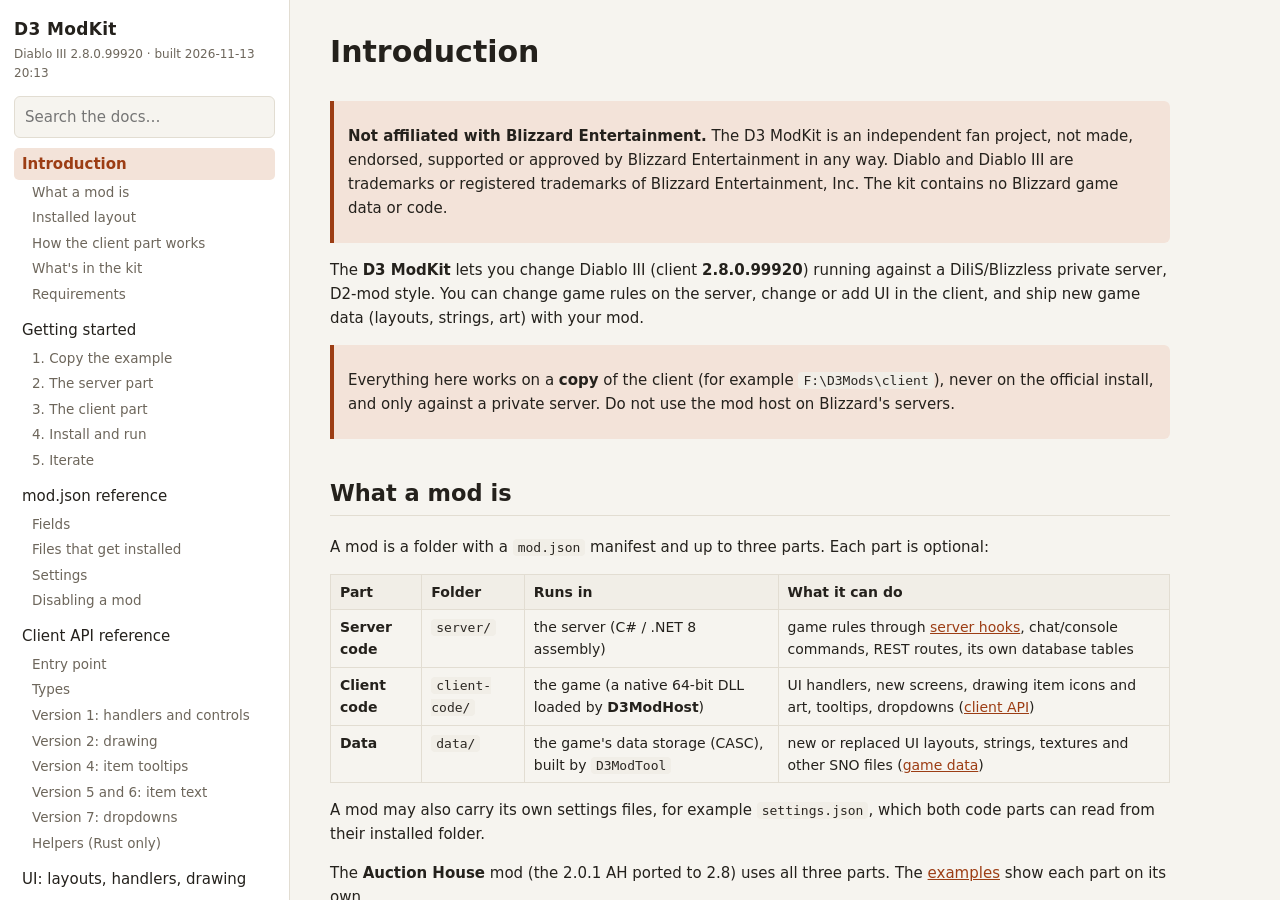
==== commit 34ca71d9: "D3ModTool import-gltf: glTF to Texture + Appearance + Actor SNOs for new props Writes a DXT1 texture" ====
--- a/docs/index.html
+++ b/docs/index.html
@@ -67,7 +67,7 @@
 <button class="menu" id="menu">☰ Docs</button>
 <nav id="nav">
   <h1>D3 ModKit</h1>
-  <div class="built">Diablo III 2.8.0.99920 · built 2026-11-11 23:31</div>
+  <div class="built">Diablo III 2.8.0.99920 · built 2026-11-13 20:13</div>
   <input id="search" type="search" placeholder="Search the docs…" autocomplete="off">
   <div id="results"></div>
   <ul id="toc"></ul>
@@ -77,7 +77,7 @@
 </nav>
 <main id="main"><article id="page"></article></main>
 <script>
-const DOCS = [{"id":"introduction","title":"Introduction","html":"\u003Ch1 id=\u0022introduction\u0022\u003EIntroduction\u003C/h1\u003E\n\u003Cblockquote\u003E\n\u003Cp\u003E\u003Cstrong\u003ENot affiliated with Blizzard Entertainment.\u003C/strong\u003E The D3 ModKit is an independent fan project, not made, endorsed, supported or approved by Blizzard Entertainment in any way. Diablo and Diablo III are trademarks or registered trademarks of Blizzard Entertainment, Inc. The kit contains no Blizzard game data or code.\u003C/p\u003E\n\u003C/blockquote\u003E\n\u003Cp\u003EThe \u003Cstrong\u003ED3 ModKit\u003C/strong\u003E lets you change Diablo III (client \u003Cstrong\u003E2.8.0.99920\u003C/strong\u003E) running against a DiIiS/Blizzless private server, D2-mod style. You can change game rules on the server, change or add UI in the client, and ship new game data (layouts, strings, art) with your mod.\u003C/p\u003E\n\u003Cblockquote\u003E\n\u003Cp\u003EEverything here works on a \u003Cstrong\u003Ecopy\u003C/strong\u003E of the client (for example \u003Ccode\u003EF:\\D3Mods\\client\u003C/code\u003E), never on the official install, and only against a private server. Do not use the mod host on Blizzard\u0027s servers.\u003C/p\u003E\n\u003C/blockquote\u003E\n\u003Ch2 id=\u0022introduction--what-a-mod-is\u0022\u003EWhat a mod is\u003C/h2\u003E\n\u003Cp\u003EA mod is a folder with a \u003Ccode\u003Emod.json\u003C/code\u003E manifest and up to three parts. Each part is optional:\u003C/p\u003E\n\u003Ctable\u003E\n\u003Cthead\u003E\n\u003Ctr\u003E\n\u003Cth\u003EPart\u003C/th\u003E\n\u003Cth\u003EFolder\u003C/th\u003E\n\u003Cth\u003ERuns in\u003C/th\u003E\n\u003Cth\u003EWhat it can do\u003C/th\u003E\n\u003C/tr\u003E\n\u003C/thead\u003E\n\u003Ctbody\u003E\n\u003Ctr\u003E\n\u003Ctd\u003E\u003Cstrong\u003EServer code\u003C/strong\u003E\u003C/td\u003E\n\u003Ctd\u003E\u003Ccode\u003Eserver/\u003C/code\u003E\u003C/td\u003E\n\u003Ctd\u003Ethe server (C# / .NET 8 assembly)\u003C/td\u003E\n\u003Ctd\u003Egame rules through \u003Ca href=\u0022#server-api--server-hooks\u0022\u003Eserver hooks\u003C/a\u003E, chat/console commands, REST routes, its own database tables\u003C/td\u003E\n\u003C/tr\u003E\n\u003Ctr\u003E\n\u003Ctd\u003E\u003Cstrong\u003EClient code\u003C/strong\u003E\u003C/td\u003E\n\u003Ctd\u003E\u003Ccode\u003Eclient-code/\u003C/code\u003E\u003C/td\u003E\n\u003Ctd\u003Ethe game (a native 64-bit DLL loaded by \u003Cstrong\u003ED3ModHost\u003C/strong\u003E)\u003C/td\u003E\n\u003Ctd\u003EUI handlers, new screens, drawing item icons and art, tooltips, dropdowns (\u003Ca href=\u0022#client-api\u0022\u003Eclient API\u003C/a\u003E)\u003C/td\u003E\n\u003C/tr\u003E\n\u003Ctr\u003E\n\u003Ctd\u003E\u003Cstrong\u003EData\u003C/strong\u003E\u003C/td\u003E\n\u003Ctd\u003E\u003Ccode\u003Edata/\u003C/code\u003E\u003C/td\u003E\n\u003Ctd\u003Ethe game\u0027s data storage (CASC), built by \u003Ccode\u003ED3ModTool\u003C/code\u003E\u003C/td\u003E\n\u003Ctd\u003Enew or replaced UI layouts, strings, textures and other SNO files (\u003Ca href=\u0022#game-data\u0022\u003Egame data\u003C/a\u003E)\u003C/td\u003E\n\u003C/tr\u003E\n\u003C/tbody\u003E\n\u003C/table\u003E\n\u003Cp\u003EA mod may also carry its own settings files, for example \u003Ccode\u003Esettings.json\u003C/code\u003E, which both code parts can read from their installed folder.\u003C/p\u003E\n\u003Cp\u003EThe \u003Cstrong\u003EAuction House\u003C/strong\u003E mod (the 2.0.1 AH ported to 2.8) uses all three parts. The \u003Ca href=\u0022#examples\u0022\u003Eexamples\u003C/a\u003E show each part on its own.\u003C/p\u003E\n\u003Ch2 id=\u0022introduction--installed-layout\u0022\u003EInstalled layout\u003C/h2\u003E\n\u003Cp\u003EThe server and the players install mods; mod authors never edit the game or the server.\u003C/p\u003E\n\u003Cpre\u003E\u003Ccode\u003E\u0026lt;server\u0026gt;\\Blizzless.dll\n\u0026lt;server\u0026gt;\\Mods\\\u0026lt;mod id\u0026gt;\\mod.json, settings.json, server\\*.dll\n\n\u0026lt;game\u0026gt;\\x64\\Diablo III64.exe\n\u0026lt;game\u0026gt;\\ModHost\\D3ModHost.dll, d3inject.exe       the client mod host\n\u0026lt;game\u0026gt;\\Mods\\\u0026lt;mod id\u0026gt;\\mod.json, settings.json, client-code\\*.dll, data\\...\n\u003C/code\u003E\u003C/pre\u003E\n\u003Cp\u003E\u003Ccode\u003ED3ModTool mod-install \u0026lt;modDir\u0026gt; --server \u0026lt;server\u0026gt; --client \u0026lt;game\u0026gt;\u003C/code\u003E creates this layout from a mod\u0027s source folder, and builds every installed mod\u0027s \u003Ccode\u003Edata\u003C/code\u003E into the game copy. See \u003Ca href=\u0022#tools\u0022\u003ETools\u003C/a\u003E.\u003C/p\u003E\n\u003Ch2 id=\u0022introduction--how-the-client-part-works\u0022\u003EHow the client part works\u003C/h2\u003E\n\u003Cp\u003E\u003Ccode\u003Ed3inject.exe\u003C/code\u003E starts the game suspended, loads \u003Ccode\u003ED3ModHost.dll\u003C/code\u003E into it, then lets it run. The host:\u003C/p\u003E\n\u003Col\u003E\n\u003Cli\u003Ehooks the game\u0027s UI handler lookup, so a layout can name a handler that only a mod provides;\u003C/li\u003E\n\u003Cli\u003Eloads every mod DLL in \u003Ccode\u003E\u0026lt;game\u0026gt;\\Mods\\*\\client-code\\\u003C/code\u003E and calls its \u003Ccode\u003Ed3mod_init\u003C/code\u003E;\u003C/li\u003E\n\u003Cli\u003Ehands each plugin the \u003Cstrong\u003EHostApi\u003C/strong\u003E table: find controls, set text, wrap handlers, draw icons and art, show item tooltips, fill dropdowns, and more.\u003C/li\u003E\n\u003C/ol\u003E\n\u003Cp\u003EPlugins contain \u003Cstrong\u003Eno game addresses\u003C/strong\u003E. Only the host knows the exe, so a client patch needs a new host, not new mods.\u003C/p\u003E\n\u003Cp\u003EThe host writes a log to \u003Ccode\u003E\u0026lt;game\u0026gt;\\D3ModHost.log\u003C/code\u003E. Every plugin line there is prefixed with its mod id.\u003C/p\u003E\n\u003Ch2 id=\u0022introduction--whats-in-the-kit\u0022\u003EWhat\u0027s in the kit\u003C/h2\u003E\n\u003Ctable\u003E\n\u003Cthead\u003E\n\u003Ctr\u003E\n\u003Cth\u003EFolder\u003C/th\u003E\n\u003Cth\u003EContents\u003C/th\u003E\n\u003C/tr\u003E\n\u003C/thead\u003E\n\u003Ctbody\u003E\n\u003Ctr\u003E\n\u003Ctd\u003E\u003Ccode\u003Esdk/rust/d3modapi\u003C/code\u003E\u003C/td\u003E\n\u003Ctd\u003Ethe API crate (the canonical definition)\u003C/td\u003E\n\u003C/tr\u003E\n\u003Ctr\u003E\n\u003Ctd\u003E\u003Ccode\u003Esdk/c/d3modapi.h\u003C/code\u003E\u003C/td\u003E\n\u003Ctd\u003EC/C\u002B\u002B header, and the reference layout for other languages\u003C/td\u003E\n\u003C/tr\u003E\n\u003Ctr\u003E\n\u003Ctd\u003E\u003Ccode\u003Esdk/csharp/D3ModApi.cs\u003C/code\u003E\u003C/td\u003E\n\u003Ctd\u003EC# binding for NativeAOT plugins\u003C/td\u003E\n\u003C/tr\u003E\n\u003Ctr\u003E\n\u003Ctd\u003E\u003Ccode\u003Eexamples/\u003C/code\u003E\u003C/td\u003E\n\u003Ctd\u003E\u003Ccode\u003Egold-rate\u003C/code\u003E (server hook \u002B Rust client), \u003Ccode\u003Ehello-csharp\u003C/code\u003E (C# client)\u003C/td\u003E\n\u003C/tr\u003E\n\u003Ctr\u003E\n\u003Ctd\u003E\u003Ccode\u003Edocs/\u003C/code\u003E\u003C/td\u003E\n\u003Ctd\u003Ethese docs (\u003Ccode\u003Esrc/*.md\u003C/code\u003E, built to \u003Ccode\u003Eindex.html\u003C/code\u003E with \u003Ccode\u003ED3ModTool docs-build\u003C/code\u003E)\u003C/td\u003E\n\u003C/tr\u003E\n\u003Ctr\u003E\n\u003Ctd\u003E\u003Ccode\u003Ehost/\u003C/code\u003E\u003C/td\u003E\n\u003Ctd\u003Esource of the client mod host (\u003Ccode\u003ED3ModHost.dll\u003C/code\u003E, \u003Ccode\u003Ed3inject.exe\u003C/code\u003E)\u003C/td\u003E\n\u003C/tr\u003E\n\u003Ctr\u003E\n\u003Ctd\u003E\u003Ccode\u003Etools/\u003C/code\u003E\u003C/td\u003E\n\u003Ctd\u003Esource of \u003Ccode\u003ED3ModTool\u003C/code\u003E and \u003Ccode\u003ED3Casc.Lib\u003C/code\u003E\u003C/td\u003E\n\u003C/tr\u003E\n\u003Ctr\u003E\n\u003Ctd\u003E\u003Ccode\u003Escripts/\u003C/code\u003E\u003C/td\u003E\n\u003Ctd\u003E\u003Ccode\u003Ebuild.ps1\u003C/code\u003E builds the host, the tool and the docs; \u003Ccode\u003Epackage.ps1\u003C/code\u003E makes a binary release\u003C/td\u003E\n\u003C/tr\u003E\n\u003Ctr\u003E\n\u003Ctd\u003E\u003Ccode\u003Ebin/\u003C/code\u003E\u003C/td\u003E\n\u003Ctd\u003Ein a binary release only: \u003Ccode\u003ED3ModHost.dll\u003C/code\u003E, \u003Ccode\u003Ed3inject.exe\u003C/code\u003E, \u003Ccode\u003ED3ModTool\u003C/code\u003E\u003C/td\u003E\n\u003C/tr\u003E\n\u003C/tbody\u003E\n\u003C/table\u003E\n\u003Ch2 id=\u0022introduction--requirements\u0022\u003ERequirements\u003C/h2\u003E\n\u003Cul\u003E\n\u003Cli\u003EThe Diablo III 2.8.0.99920 client, as a separate copy for modding.\u003C/li\u003E\n\u003Cli\u003EA DiIiS/Blizzless server with the mod loader (the \u003Ccode\u003EMods\u003C/code\u003E folder support and \u003Ccode\u003EDiIiS_NA.Mods\u003C/code\u003E API).\u003C/li\u003E\n\u003Cli\u003ETo build mods:\n\u003Cul\u003E\n\u003Cli\u003Ethe .NET 8 SDK for server parts and C# client parts;\u003C/li\u003E\n\u003Cli\u003ERust (\u003Ccode\u003Ex86_64-pc-windows-msvc\u003C/code\u003E) for Rust client parts;\u003C/li\u003E\n\u003Cli\u003Ethe MSVC build tools for C/C\u002B\u002B client parts and for C# NativeAOT.\u003C/li\u003E\n\u003C/ul\u003E\n\u003C/li\u003E\n\u003C/ul\u003E\n","text":"Introduction\nNot affiliated with Blizzard Entertainment. The D3 ModKit is an independent fan project, not made, endorsed, supported or approved by Blizzard Entertainment in any way. Diablo and Diablo III are trademarks or registered trademarks of Blizzard Entertainment, Inc. The kit contains no Blizzard game data or code.\nThe D3 ModKit lets you change Diablo III (client 2.8.0.99920) running against a DiIiS/Blizzless private server, D2-mod style. You can change game rules on the server, change or add UI in the client, and ship new game data (layouts, strings, art) with your mod.\nEverything here works on a copy of the client (for example F:\\D3Mods\\client), never on the official install, and only against a private server. Do not use the mod host on Blizzard\u0027s servers.\nWhat a mod is\nA mod is a folder with a mod.json manifest and up to three parts. Each part is optional:\nPart Folder Runs in What it can do Server code server/ the server (C# / .NET 8 assembly) game rules through server hooks, chat/console commands, REST routes, its own database tables Client code client-code/ the game (a native 64-bit DLL loaded by D3ModHost) UI handlers, new screens, drawing item icons and art, tooltips, dropdowns (client API) Data data/ the game\u0027s data storage (CASC), built by D3ModTool new or replaced UI layouts, strings, textures and other SNO files (game data) A mod may also carry its own settings files, for example settings.json, which both code parts can read from their installed folder.\nThe Auction House mod (the 2.0.1 AH ported to 2.8) uses all three parts. The examples show each part on its own.\nInstalled layout\nThe server and the players install mods; mod authors never edit the game or the server.\nserver\\Blizzless.dll\nserver\\Mods\\mod id\\mod.json, settings.json, server\\*.dll\n\ngame\\x64\\Diablo III64.exe\ngame\\ModHost\\D3ModHost.dll, d3inject.exe       the client mod host\ngame\\Mods\\mod id\\mod.json, settings.json, client-code\\*.dll, data\\...\nD3ModTool mod-install \u003CmodDir\u003E --server \u003Cserver\u003E --client \u003Cgame\u003E creates this layout from a mod\u0027s source folder, and builds every installed mod\u0027s data into the game copy. See Tools.\nHow the client part works\nd3inject.exe starts the game suspended, loads D3ModHost.dll into it, then lets it run. The host:\nhooks the game\u0027s UI handler lookup, so a layout can name a handler that only a mod provides;\nloads every mod DLL in \u003Cgame\u003E\\Mods\\*\\client-code\\ and calls its d3mod_init;\nhands each plugin the HostApi table: find controls, set text, wrap handlers, draw icons and art, show item tooltips, fill dropdowns, and more.\nPlugins contain no game addresses. Only the host knows the exe, so a client patch needs a new host, not new mods.\nThe host writes a log to \u003Cgame\u003E\\D3ModHost.log. Every plugin line there is prefixed with its mod id.\nWhat\u0027s in the kit\nFolder Contents sdk/rust/d3modapi the API crate (the canonical definition) sdk/c/d3modapi.h C/C\u002B\u002B header, and the reference layout for other languages sdk/csharp/D3ModApi.cs C# binding for NativeAOT plugins examples/ gold-rate (server hook \u002B Rust client), hello-csharp (C# client) docs/ these docs (src/*.md, built to index.html with D3ModTool docs-build) host/ source of the client mod host (D3ModHost.dll, d3inject.exe) tools/ source of D3ModTool and D3Casc.Lib scripts/ build.ps1 builds the host, the tool and the docs; package.ps1 makes a binary release bin/ in a binary release only: D3ModHost.dll, d3inject.exe, D3ModTool Requirements\nThe Diablo III 2.8.0.99920 client, as a separate copy for modding.\nA DiIiS/Blizzless server with the mod loader (the Mods folder support and DiIiS_NA.Mods API).\nTo build mods:\nthe .NET 8 SDK for server parts and C# client parts;\nRust (x86_64-pc-windows-msvc) for Rust client parts;\nthe MSVC build tools for C/C\u002B\u002B client parts and for C# NativeAOT.\n","sections":[{"id":"introduction--what-a-mod-is","title":"What a mod is"},{"id":"introduction--installed-layout","title":"Installed layout"},{"id":"introduction--how-the-client-part-works","title":"How the client part works"},{"id":"introduction--whats-in-the-kit","title":"What\u0027s in the kit"},{"id":"introduction--requirements","title":"Requirements"}]},{"id":"getting-started","title":"Getting started","html":"\u003Ch1 id=\u0022getting-started\u0022\u003EGetting started\u003C/h1\u003E\n\u003Cp\u003EThis walks through the \u003Ccode\u003Egold-rate\u003C/code\u003E example: a mod that multiplies gold drops on the server and shows the rate on the main menu.\u003C/p\u003E\n\u003Ch2 id=\u0022getting-started--copy-the-example\u0022\u003E1. Copy the example\u003C/h2\u003E\n\u003Cp\u003ECopy \u003Ccode\u003Eexamples/gold-rate\u003C/code\u003E to a folder of your own and give it a new id in \u003Ccode\u003Emod.json\u003C/code\u003E. Ids are lower-case words with dashes, and they must be unique, because they name the installed folder.\u003C/p\u003E\n\u003Cpre\u003E\u003Ccode class=\u0022language-json\u0022\u003E{\n  \u0026quot;id\u0026quot;: \u0026quot;my-gold-mod\u0026quot;,\n  \u0026quot;name\u0026quot;: \u0026quot;My Gold Mod\u0026quot;,\n  \u0026quot;version\u0026quot;: \u0026quot;1.0.0\u0026quot;,\n  \u0026quot;build\u0026quot;: \u0026quot;2.8.0.99920\u0026quot;,\n  \u0026quot;type\u0026quot;: \u0026quot;both\u0026quot;,\n  \u0026quot;server\u0026quot;: { \u0026quot;assembly\u0026quot;: \u0026quot;server/GoldRate.Server.dll\u0026quot;, \u0026quot;source\u0026quot;: \u0026quot;server-src/\u0026quot; },\n  \u0026quot;client_code\u0026quot;: { \u0026quot;dll\u0026quot;: \u0026quot;client-code/gold_rate_client.dll\u0026quot;, \u0026quot;source\u0026quot;: \u0026quot;client-src/\u0026quot; }\n}\n\u003C/code\u003E\u003C/pre\u003E\n\u003Ch2 id=\u0022getting-started--the-server-part\u0022\u003E2. The server part\u003C/h2\u003E\n\u003Cp\u003E\u003Ccode\u003Eserver-src/GoldRateMod.cs\u003C/code\u003E has one class that implements \u003Ccode\u003EIServerMod\u003C/code\u003E. The server creates it at startup and calls \u003Ccode\u003EInitialize\u003C/code\u003E:\u003C/p\u003E\n\u003Cpre\u003E\u003Ccode class=\u0022language-csharp\u0022\u003Epublic void Initialize(ServerModContext context)\n{\n    // read settings.json from the installed folder, then:\n    context.Hooks.OnGoldDrop(e =\u0026gt; e.Amount = (int)Math.Round(e.Amount * Multiplier));\n}\n\u003C/code\u003E\u003C/pre\u003E\n\u003Cp\u003EThe same assembly also defines a \u003Ccode\u003E[CommandGroup(\u0026quot;goldrate\u0026quot;, ...)]\u003C/code\u003E, so \u003Ccode\u003E!goldrate\u003C/code\u003E and \u003Ccode\u003E!goldrate set 5\u003C/code\u003E work in game chat.\u003C/p\u003E\n\u003Cp\u003EBuild it with \u003Ccode\u003Edotnet build -c Release\u003C/code\u003E. The project references \u003Ccode\u003EBlizzless.dll\u003C/code\u003E from your server folder: set the environment variable \u003Ccode\u003ED3_SERVER_DIR\u003C/code\u003E, or pass \u003Ccode\u003E/p:D3ServerDir=C:\\path\\to\\server\u003C/code\u003E.\u003C/p\u003E\n\u003Ch2 id=\u0022getting-started--the-client-part\u0022\u003E3. The client part\u003C/h2\u003E\n\u003Cp\u003E\u003Ccode\u003Eclient-src/src/lib.rs\u003C/code\u003E exports \u003Ccode\u003Ed3mod_init\u003C/code\u003E. It reads \u003Ccode\u003Esettings.json\u003C/code\u003E, then wraps the main menu\u0027s per-frame update handler:\u003C/p\u003E\n\u003Cpre\u003E\u003Ccode class=\u0022language-rust\u0022\u003E#[no_mangle]\npub unsafe extern \u0026quot;C\u0026quot; fn d3mod_init(host: *const api::HostApi, mod_id: *const c_char, mod_dir: *const c_char) -\u0026gt; i32 {\n    if !api::set_api(host, mod_id) { return 1; }\n    api::register_wrapper(\u0026quot;UIBattlenet_Campaign_OnUpdate\u0026quot;, menu_update);\n    0\n}\n\nunsafe extern \u0026quot;system\u0026quot; fn menu_update(original: api::Handler, a: usize, b: usize, c: usize, d: usize) -\u0026gt; usize {\n    let result = original(a, b, c, d);          // the game\u0027s own update first\n    api::set_text(api::find(START_BUTTON), \u0026quot;Start Game (Gold x3)\u0026quot;);\n    result\n}\n\u003C/code\u003E\u003C/pre\u003E\n\u003Cp\u003EBuild it with \u003Ccode\u003Ecargo build --release\u003C/code\u003E, then copy \u003Ccode\u003Etarget/release/gold_rate_client.dll\u003C/code\u003E to \u003Ccode\u003Eclient-code/\u003C/code\u003E.\u003C/p\u003E\n\u003Ch2 id=\u0022getting-started--install-and-run\u0022\u003E4. Install and run\u003C/h2\u003E\n\u003Cpre\u003E\u003Ccode class=\u0022language-bat\u0022\u003ED3ModTool mod-install C:\\mods\\my-gold-mod --server C:\\D3Server --client F:\\D3Mods\\client\nD3ModTool modhost-install C:\\ModKit\\bin --client F:\\D3Mods\\client\n\u003C/code\u003E\u003C/pre\u003E\n\u003Cp\u003EThe second command is only needed once per game copy.\u003C/p\u003E\n\u003Cp\u003EThen:\u003C/p\u003E\n\u003Col\u003E\n\u003Cli\u003EStart (or restart) the server. Its console shows \u003Ccode\u003EMod loaded: My Gold Mod 1.0.0 (my-gold-mod) - server code: GoldRate.Server.dll\u003C/code\u003E.\u003C/li\u003E\n\u003Cli\u003EStart the game copy through the host:\n\u003Cpre\u003E\u003Ccode class=\u0022language-bat\u0022\u003EF:\\D3Mods\\client\\ModHost\\d3inject.exe \u0026quot;F:\\D3Mods\\client\\x64\\Diablo III64.exe\u0026quot; F:\\D3Mods\\client\\ModHost\\D3ModHost.dll OnlineService.SSO=true -launch -uid diablo3\n\u003C/code\u003E\u003C/pre\u003E\nA launcher can do this step for you.\u003C/li\u003E\n\u003Cli\u003EThe main menu now reads \u003Cstrong\u003ESTART GAME (GOLD X3)\u003C/strong\u003E, and \u003Ccode\u003ED3ModHost.log\u003C/code\u003E lists \u003Ccode\u003Eclient mod loaded: My Gold Mod ...\u003C/code\u003E.\u003C/li\u003E\n\u003C/ol\u003E\n\u003Ch2 id=\u0022getting-started--iterate\u0022\u003E5. Iterate\u003C/h2\u003E\n\u003Cul\u003E\n\u003Cli\u003EClose the game before rebuilding client code. The game keeps the DLL loaded.\u003C/li\u003E\n\u003Cli\u003EStop the server before rebuilding server code, for the same reason.\u003C/li\u003E\n\u003Cli\u003E\u003Ccode\u003ED3ModTool mod-install\u003C/code\u003E replaces the installed folder as a whole every time.\u003C/li\u003E\n\u003Cli\u003EUse \u003Ccode\u003Eapi::log(...)\u003C/code\u003E freely. Lines go to \u003Ccode\u003ED3ModHost.log\u003C/code\u003E, prefixed with your mod id.\u003C/li\u003E\n\u003Cli\u003ETo find a control\u0027s path, call \u003Ccode\u003Eapi::dump_controls(\u0026quot;SomeText\u0026quot;)\u003C/code\u003E. It logs every registered control whose path contains the text. See \u003Ca href=\u0022#ui--finding-controls\u0022\u003EFinding controls\u003C/a\u003E.\u003C/li\u003E\n\u003C/ul\u003E\n","text":"Getting started\nThis walks through the gold-rate example: a mod that multiplies gold drops on the server and shows the rate on the main menu.\n1. Copy the example\nCopy examples/gold-rate to a folder of your own and give it a new id in mod.json. Ids are lower-case words with dashes, and they must be unique, because they name the installed folder.\n{\n  id: my-gold-mod,\n  name: My Gold Mod,\n  version: 1.0.0,\n  build: 2.8.0.99920,\n  type: both,\n  server: { assembly: server/GoldRate.Server.dll, source: server-src/ },\n  client_code: { dll: client-code/gold_rate_client.dll, source: client-src/ }\n}\n2. The server part\nserver-src/GoldRateMod.cs has one class that implements IServerMod. The server creates it at startup and calls Initialize:\npublic void Initialize(ServerModContext context)\n{\n    // read settings.json from the installed folder, then:\n    context.Hooks.OnGoldDrop(e = e.Amount = (int)Math.Round(e.Amount * Multiplier));\n}\nThe same assembly also defines a [CommandGroup(\u0022goldrate\u0022, ...)], so !goldrate and !goldrate set 5 work in game chat.\nBuild it with dotnet build -c Release. The project references Blizzless.dll from your server folder: set the environment variable D3_SERVER_DIR, or pass /p:D3ServerDir=C:\\path\\to\\server.\n3. The client part\nclient-src/src/lib.rs exports d3mod_init. It reads settings.json, then wraps the main menu\u0027s per-frame update handler:\n#[no_mangle]\npub unsafe extern C fn d3mod_init(host: *const api::HostApi, mod_id: *const c_char, mod_dir: *const c_char) - i32 {\n    if !api::set_api(host, mod_id) { return 1; }\n    api::register_wrapper(UIBattlenet_Campaign_OnUpdate, menu_update);\n    0\n}\n\nunsafe extern system fn menu_update(original: api::Handler, a: usize, b: usize, c: usize, d: usize) - usize {\n    let result = original(a, b, c, d);          // the game\u0027s own update first\n    api::set_text(api::find(START_BUTTON), Start Game (Gold x3));\n    result\n}\nBuild it with cargo build --release, then copy target/release/gold_rate_client.dll to client-code/.\n4. Install and run\nD3ModTool mod-install C:\\mods\\my-gold-mod --server C:\\D3Server --client F:\\D3Mods\\client\nD3ModTool modhost-install C:\\ModKit\\bin --client F:\\D3Mods\\client\nThe second command is only needed once per game copy.\nThen:\nStart (or restart) the server. Its console shows Mod loaded: My Gold Mod 1.0.0 (my-gold-mod) - server code: GoldRate.Server.dll.\nStart the game copy through the host:\nF:\\D3Mods\\client\\ModHost\\d3inject.exe F:\\D3Mods\\client\\x64\\Diablo III64.exe F:\\D3Mods\\client\\ModHost\\D3ModHost.dll OnlineService.SSO=true -launch -uid diablo3\nA launcher can do this step for you.\nThe main menu now reads START GAME (GOLD X3), and D3ModHost.log lists client mod loaded: My Gold Mod ....\n5. Iterate\nClose the game before rebuilding client code. The game keeps the DLL loaded.\nStop the server before rebuilding server code, for the same reason.\nD3ModTool mod-install replaces the installed folder as a whole every time.\nUse api::log(...) freely. Lines go to D3ModHost.log, prefixed with your mod id.\nTo find a control\u0027s path, call api::dump_controls(\u0022SomeText\u0022). It logs every registered control whose path contains the text. See Finding controls.\n","sections":[{"id":"getting-started--copy-the-example","title":"1. Copy the example"},{"id":"getting-started--the-server-part","title":"2. The server part"},{"id":"getting-started--the-client-part","title":"3. The client part"},{"id":"getting-started--install-and-run","title":"4. Install and run"},{"id":"getting-started--iterate","title":"5. Iterate"}]},{"id":"mod-json","title":"mod.json reference","html":"\u003Ch1 id=\u0022mod.json-reference\u0022\u003Emod.json reference\u003C/h1\u003E\n\u003Cp\u003EEvery mod folder has a \u003Ccode\u003Emod.json\u003C/code\u003E. Comments (\u003Ccode\u003E//\u003C/code\u003E) and trailing commas are allowed. Unknown keys are ignored, so you can use \u003Ccode\u003E_comment\u003C/code\u003E keys for notes.\u003C/p\u003E\n\u003Ch2 id=\u0022mod-json--fields\u0022\u003EFields\u003C/h2\u003E\n\u003Ctable\u003E\n\u003Cthead\u003E\n\u003Ctr\u003E\n\u003Cth\u003EKey\u003C/th\u003E\n\u003Cth\u003EType\u003C/th\u003E\n\u003Cth\u003EMeaning\u003C/th\u003E\n\u003C/tr\u003E\n\u003C/thead\u003E\n\u003Ctbody\u003E\n\u003Ctr\u003E\n\u003Ctd\u003E\u003Ccode\u003Eid\u003C/code\u003E\u003C/td\u003E\n\u003Ctd\u003Estring\u003C/td\u003E\n\u003Ctd\u003EUnique id: lower-case, dashes. Names the installed folder \u003Ccode\u003EMods\\\u0026lt;id\u0026gt;\u003C/code\u003E. Defaults to the folder name.\u003C/td\u003E\n\u003C/tr\u003E\n\u003Ctr\u003E\n\u003Ctd\u003E\u003Ccode\u003Ename\u003C/code\u003E\u003C/td\u003E\n\u003Ctd\u003Estring\u003C/td\u003E\n\u003Ctd\u003EDisplay name (logs, lists).\u003C/td\u003E\n\u003C/tr\u003E\n\u003Ctr\u003E\n\u003Ctd\u003E\u003Ccode\u003Eversion\u003C/code\u003E\u003C/td\u003E\n\u003Ctd\u003Estring\u003C/td\u003E\n\u003Ctd\u003EYour version, e.g. \u003Ccode\u003E1.2.0\u003C/code\u003E.\u003C/td\u003E\n\u003C/tr\u003E\n\u003Ctr\u003E\n\u003Ctd\u003E\u003Ccode\u003Ebuild\u003C/code\u003E\u003C/td\u003E\n\u003Ctd\u003Estring\u003C/td\u003E\n\u003Ctd\u003EThe client build the mod is made for: \u003Ccode\u003E2.8.0.99920\u003C/code\u003E.\u003C/td\u003E\n\u003C/tr\u003E\n\u003Ctr\u003E\n\u003Ctd\u003E\u003Ccode\u003Etype\u003C/code\u003E\u003C/td\u003E\n\u003Ctd\u003E\u003Ccode\u003E\u0026quot;both\u0026quot;\u003C/code\u003E | \u003Ccode\u003E\u0026quot;server\u0026quot;\u003C/code\u003E | \u003Ccode\u003E\u0026quot;client\u0026quot;\u003C/code\u003E\u003C/td\u003E\n\u003Ctd\u003EWhich sides install it. \u003Ccode\u003Eserver\u003C/code\u003E mods are not copied to the game; \u003Ccode\u003Eclient\u003C/code\u003E mods are not copied to the server. Default \u003Ccode\u003Eboth\u003C/code\u003E.\u003C/td\u003E\n\u003C/tr\u003E\n\u003Ctr\u003E\n\u003Ctd\u003E\u003Ccode\u003Eenabled\u003C/code\u003E\u003C/td\u003E\n\u003Ctd\u003Ebool\u003C/td\u003E\n\u003Ctd\u003E\u003Ccode\u003Efalse\u003C/code\u003E makes both loaders skip the mod, and the data build leave it out.\u003C/td\u003E\n\u003C/tr\u003E\n\u003Ctr\u003E\n\u003Ctd\u003E\u003Ccode\u003Edescription\u003C/code\u003E\u003C/td\u003E\n\u003Ctd\u003Estring\u003C/td\u003E\n\u003Ctd\u003EFree text.\u003C/td\u003E\n\u003C/tr\u003E\n\u003Ctr\u003E\n\u003Ctd\u003E\u003Ccode\u003Erequires\u003C/code\u003E\u003C/td\u003E\n\u003Ctd\u003Estring[]\u003C/td\u003E\n\u003Ctd\u003EIds of mods that must load first (client plugins and data are ordered by this).\u003C/td\u003E\n\u003C/tr\u003E\n\u003Ctr\u003E\n\u003Ctd\u003E\u003Ccode\u003Eserver\u003C/code\u003E\u003C/td\u003E\n\u003Ctd\u003Eobject\u003C/td\u003E\n\u003Ctd\u003E\u003Ccode\u003E{\u0026quot;assembly\u0026quot;: \u0026quot;server/X.dll\u0026quot;, \u0026quot;source\u0026quot;: \u0026quot;server-src/\u0026quot;}\u003C/code\u003E: the server assembly, and where its project is. Without \u003Ccode\u003Eassembly\u003C/code\u003E, every \u003Ccode\u003Eserver\\*.dll\u003C/code\u003E is loaded.\u003C/td\u003E\n\u003C/tr\u003E\n\u003Ctr\u003E\n\u003Ctd\u003E\u003Ccode\u003Eclient_code\u003C/code\u003E\u003C/td\u003E\n\u003Ctd\u003Eobject\u003C/td\u003E\n\u003Ctd\u003E\u003Ccode\u003E{\u0026quot;dll\u0026quot;: \u0026quot;client-code/x.dll\u0026quot;, \u0026quot;source\u0026quot;: \u0026quot;client-src/\u0026quot;}\u003C/code\u003E: the client plugin DLL, and its project (a \u003Ccode\u003ECargo.toml\u003C/code\u003E or a \u003Ccode\u003E.csproj\u003C/code\u003E for NativeAOT).\u003C/td\u003E\n\u003C/tr\u003E\n\u003Ctr\u003E\n\u003Ctd\u003E\u003Ccode\u003Eadds\u003C/code\u003E, \u003Ccode\u003Ereplaces\u003C/code\u003E\u003C/td\u003E\n\u003Ctd\u003Earrays\u003C/td\u003E\n\u003Ctd\u003EOptional notes listing the data files the mod adds or replaces. The build decides this from each file\u0027s SNO id; see \u003Ca href=\u0022#game-data\u0022\u003EGame data\u003C/a\u003E.\u003C/td\u003E\n\u003C/tr\u003E\n\u003C/tbody\u003E\n\u003C/table\u003E\n\u003Ch2 id=\u0022mod-json--files-that-get-installed\u0022\u003EFiles that get installed\u003C/h2\u003E\n\u003Ctable\u003E\n\u003Cthead\u003E\n\u003Ctr\u003E\n\u003Cth\u003EInto\u003C/th\u003E\n\u003Cth\u003EWhat\u003C/th\u003E\n\u003C/tr\u003E\n\u003C/thead\u003E\n\u003Ctbody\u003E\n\u003Ctr\u003E\n\u003Ctd\u003Eserver \u003Ccode\u003EMods\\\u0026lt;id\u0026gt;\\\u003C/code\u003E\u003C/td\u003E\n\u003Ctd\u003E\u003Ccode\u003Emod.json\u003C/code\u003E, every top-level \u003Ccode\u003E*.json\u003C/code\u003E (settings), the folder of \u003Ccode\u003Eserver.assembly\u003C/code\u003E\u003C/td\u003E\n\u003C/tr\u003E\n\u003Ctr\u003E\n\u003Ctd\u003Egame \u003Ccode\u003EMods\\\u0026lt;id\u0026gt;\\\u003C/code\u003E\u003C/td\u003E\n\u003Ctd\u003E\u003Ccode\u003Emod.json\u003C/code\u003E, every top-level \u003Ccode\u003E*.json\u003C/code\u003E, the folder of \u003Ccode\u003Eclient_code.dll\u003C/code\u003E, \u003Ccode\u003Edata\\\u003C/code\u003E\u003C/td\u003E\n\u003C/tr\u003E\n\u003C/tbody\u003E\n\u003C/table\u003E\n\u003Cp\u003ESources, build scripts and notes are never installed.\u003C/p\u003E\n\u003Ch2 id=\u0022mod-json--settings\u0022\u003ESettings\u003C/h2\u003E\n\u003Cp\u003EPut mod settings in a top-level JSON file, for example \u003Ccode\u003Esettings.json\u003C/code\u003E. Both parts read it from their installed folder:\u003C/p\u003E\n\u003Cul\u003E\n\u003Cli\u003Eserver: \u003Ccode\u003EServerModContext.Directory\u003C/code\u003E;\u003C/li\u003E\n\u003Cli\u003Eclient: the \u003Ccode\u003Emod_dir\u003C/code\u003E argument of \u003Ccode\u003Ed3mod_init\u003C/code\u003E.\u003C/li\u003E\n\u003C/ul\u003E\n\u003Cp\u003EA server owner edits \u003Ccode\u003E\u0026lt;server\u0026gt;\\Mods\\\u0026lt;id\u0026gt;\\settings.json\u003C/code\u003E and restarts the server.\u003C/p\u003E\n\u003Ch2 id=\u0022mod-json--disabling-a-mod\u0022\u003EDisabling a mod\u003C/h2\u003E\n\u003Cp\u003EUse any of these:\u003C/p\u003E\n\u003Cul\u003E\n\u003Cli\u003Eset \u003Ccode\u003E\u0026quot;enabled\u0026quot;: false\u003C/code\u003E in the installed \u003Ccode\u003Emod.json\u003C/code\u003E;\u003C/li\u003E\n\u003Cli\u003Eremove the folder with \u003Ccode\u003ED3ModTool mod-uninstall \u0026lt;id\u0026gt; --server ... --client ...\u003C/code\u003E;\u003C/li\u003E\n\u003Cli\u003Eclient only: set the environment variable \u003Ccode\u003ED3MODS_DISABLE=id1,id2\u003C/code\u003E.\u003C/li\u003E\n\u003C/ul\u003E\n","text":"mod.json reference\nEvery mod folder has a mod.json. Comments (//) and trailing commas are allowed. Unknown keys are ignored, so you can use _comment keys for notes.\nFields\nKey Type Meaning id string Unique id: lower-case, dashes. Names the installed folder Mods\\\u003Cid\u003E. Defaults to the folder name. name string Display name (logs, lists). version string Your version, e.g. 1.2.0. build string The client build the mod is made for: 2.8.0.99920. type \u0022both\u0022 | \u0022server\u0022 | \u0022client\u0022 Which sides install it. server mods are not copied to the game; client mods are not copied to the server. Default both. enabled bool false makes both loaders skip the mod, and the data build leave it out. description string Free text. requires string[] Ids of mods that must load first (client plugins and data are ordered by this). server object {\u0022assembly\u0022: \u0022server/X.dll\u0022, \u0022source\u0022: \u0022server-src/\u0022}: the server assembly, and where its project is. Without assembly, every server\\*.dll is loaded. client_code object {\u0022dll\u0022: \u0022client-code/x.dll\u0022, \u0022source\u0022: \u0022client-src/\u0022}: the client plugin DLL, and its project (a Cargo.toml or a .csproj for NativeAOT). adds, replaces arrays Optional notes listing the data files the mod adds or replaces. The build decides this from each file\u0027s SNO id; see Game data. Files that get installed\nInto What server Mods\\\u003Cid\u003E\\ mod.json, every top-level *.json (settings), the folder of server.assembly game Mods\\\u003Cid\u003E\\ mod.json, every top-level *.json, the folder of client_code.dll, data\\ Sources, build scripts and notes are never installed.\nSettings\nPut mod settings in a top-level JSON file, for example settings.json. Both parts read it from their installed folder:\nserver: ServerModContext.Directory;\nclient: the mod_dir argument of d3mod_init.\nA server owner edits \u003Cserver\u003E\\Mods\\\u003Cid\u003E\\settings.json and restarts the server.\nDisabling a mod\nUse any of these:\nset \u0022enabled\u0022: false in the installed mod.json;\nremove the folder with D3ModTool mod-uninstall \u003Cid\u003E --server ... --client ...;\nclient only: set the environment variable D3MODS_DISABLE=id1,id2.\n","sections":[{"id":"mod-json--fields","title":"Fields"},{"id":"mod-json--files-that-get-installed","title":"Files that get installed"},{"id":"mod-json--settings","title":"Settings"},{"id":"mod-json--disabling-a-mod","title":"Disabling a mod"}]},{"id":"client-api","title":"Client API reference","html":"\u003Ch1 id=\u0022client-api-reference\u0022\u003EClient API reference\u003C/h1\u003E\n\u003Cp\u003EThe host passes plugins a \u003Ccode\u003EHostApi\u003C/code\u003E table (C: \u003Ccode\u003ED3HostApi\u003C/code\u003E, C#: \u003Ccode\u003ED3HostApi\u003C/code\u003E). This page lists every entry, with the Rust wrapper from \u003Ccode\u003Ed3modapi\u003C/code\u003E in brackets. \u003Cstrong\u003EAPI version: 7.\u003C/strong\u003E\u003C/p\u003E\n\u003Cblockquote\u003E\n\u003Cp\u003E\u003Cstrong\u003ECompatibility.\u003C/strong\u003E Entries are only ever appended to the end of the table, with the version raised by one. Nothing is removed or reordered. A plugin checks \u003Ccode\u003Eapi-\u0026gt;version \u0026gt;= the version it was built for\u003C/code\u003E, so newer hosts run older plugins.\u003C/p\u003E\n\u003C/blockquote\u003E\n\u003Ch2 id=\u0022client-api--entry-point\u0022\u003EEntry point\u003C/h2\u003E\n\u003Cpre\u003E\u003Ccode class=\u0022language-c\u0022\u003Eint32_t d3mod_init(const D3HostApi *api, const char *mod_id, const char *mod_dir);\n\u003C/code\u003E\u003C/pre\u003E\n\u003Cul\u003E\n\u003Cli\u003EThe host calls it \u003Cstrong\u003Eonce\u003C/strong\u003E, on the game thread, before the game resolves any UI handler.\u003C/li\u003E\n\u003Cli\u003E\u003Ccode\u003Emod_id\u003C/code\u003E is your id from \u003Ccode\u003Emod.json\u003C/code\u003E.\u003C/li\u003E\n\u003Cli\u003E\u003Ccode\u003Emod_dir\u003C/code\u003E is your installed folder: read your settings and files from there.\u003C/li\u003E\n\u003Cli\u003EReturn \u003Ccode\u003E0\u003C/code\u003E on success. Any other value means \u0026quot;not loaded\u0026quot;, and the host logs the code.\u003C/li\u003E\n\u003Cli\u003ERust: call \u003Ccode\u003Ed3modapi::set_api(api, mod_id)\u003C/code\u003E first; it returns \u003Ccode\u003Efalse\u003C/code\u003E if the host is too old.\u003C/li\u003E\n\u003Cli\u003EC#: call \u003Ccode\u003ED3.Init(api, modId)\u003C/code\u003E first.\u003C/li\u003E\n\u003C/ul\u003E\n\u003Cp\u003E\u003Cstrong\u003EThreading.\u003C/strong\u003E Every API function must be called on the game thread: from \u003Ccode\u003Ed3mod_init\u003C/code\u003E, a UI handler, a wrapper or a draw hook. To do slow work (network, files), use your own thread, then apply the results from a handler that runs every frame, such as a wrapped \u003Ccode\u003E..._OnUpdate\u003C/code\u003E.\u003C/p\u003E\n\u003Ch2 id=\u0022client-api--types\u0022\u003ETypes\u003C/h2\u003E\n\u003Ctable\u003E\n\u003Cthead\u003E\n\u003Ctr\u003E\n\u003Cth\u003EType\u003C/th\u003E\n\u003Cth\u003EMeaning\u003C/th\u003E\n\u003C/tr\u003E\n\u003C/thead\u003E\n\u003Ctbody\u003E\n\u003Ctr\u003E\n\u003Ctd\u003E\u003Ccode\u003EControl\u003C/code\u003E\u003C/td\u003E\n\u003Ctd\u003EAn opaque pointer to a game UI control. \u003Ccode\u003Enull\u003C/code\u003E = not found. Every Rust wrapper is null-safe.\u003C/td\u003E\n\u003C/tr\u003E\n\u003Ctr\u003E\n\u003Ctd\u003E\u003Ccode\u003EHandler\u003C/code\u003E\u003C/td\u003E\n\u003Ctd\u003E\u003Ccode\u003Efn(rcx, rdx, r8, r9) -\u0026gt; usize\u003C/code\u003E: a UI handler as the game calls it. For click handlers, \u003Ccode\u003Ercx\u003C/code\u003E is the clicked control\u0027s handle (compare it with \u003Ccode\u003Eis_control\u003C/code\u003E).\u003C/td\u003E\n\u003C/tr\u003E\n\u003Ctr\u003E\n\u003Ctd\u003E\u003Ccode\u003EWrapper\u003C/code\u003E\u003C/td\u003E\n\u003Ctd\u003E\u003Ccode\u003Efn(original, rcx, rdx, r8, r9) -\u0026gt; usize\u003C/code\u003E: wraps a handler the game has. Call \u003Ccode\u003Eoriginal\u003C/code\u003E to keep the game\u0027s behaviour.\u003C/td\u003E\n\u003C/tr\u003E\n\u003Ctr\u003E\n\u003Ctd\u003E\u003Ccode\u003EDrawFn\u003C/code\u003E / \u003Ccode\u003EDrawWrapper\u003C/code\u003E\u003C/td\u003E\n\u003Ctd\u003E\u003Ccode\u003Efn(flag, depth) -\u0026gt; usize\u003C/code\u003E / \u003Ccode\u003Efn(original, flag, depth)\u003C/code\u003E: draw hooks, see \u003Ca href=\u0022#ui--drawing\u0022\u003EDrawing\u003C/a\u003E.\u003C/td\u003E\n\u003C/tr\u003E\n\u003Ctr\u003E\n\u003Ctd\u003Erect\u003C/td\u003E\n\u003Ctd\u003E\u003Ccode\u003E[left, top, right, bottom]\u003C/code\u003E in \u003Cstrong\u003EUI units\u003C/strong\u003E: the screen is 1600 \u00D7 1200 at any resolution; the host maps them to pixels.\u003C/td\u003E\n\u003C/tr\u003E\n\u003C/tbody\u003E\n\u003C/table\u003E\n\u003Ch2 id=\u0022client-api--version-1-handlers-and-controls\u0022\u003EVersion 1: handlers and controls\u003C/h2\u003E\n\u003Ch3 id=\u0022client-api--log\u0022\u003Elog\u003C/h3\u003E\n\u003Cp\u003E\u003Ccode\u003Evoid log(const char *line)\u003C/code\u003E [\u003Ccode\u003Elog(\u0026amp;str)\u003C/code\u003E]\u003C/p\u003E\n\u003Cp\u003EWrites one line to \u003Ccode\u003E\u0026lt;game\u0026gt;\\D3ModHost.log\u003C/code\u003E. The Rust and C# wrappers prefix your mod id.\u003C/p\u003E\n\u003Ch3 id=\u0022client-api--register_handler\u0022\u003Eregister_handler\u003C/h3\u003E\n\u003Cp\u003E\u003Ccode\u003Eint32_t register_handler(const char *name, Handler f)\u003C/code\u003E [\u003Ccode\u003Eregister_handler(name, f) -\u0026gt; bool\u003C/code\u003E]\u003C/p\u003E\n\u003Cp\u003EProvides a UI handler name that the exe \u003Cstrong\u003Edoes not\u003C/strong\u003E have. Use it for handlers your own layouts name, or 2.0.1 names in ported layouts. Returns 0 on success, or 1 if another mod already registered the name; the first registration wins. If the exe \u003Cem\u003Edoes\u003C/em\u003E have the name, your handler is not used and the host logs a hint to use a wrapper.\u003C/p\u003E\n\u003Ch3 id=\u0022client-api--register_wrapper\u0022\u003Eregister_wrapper\u003C/h3\u003E\n\u003Cp\u003E\u003Ccode\u003Eint32_t register_wrapper(const char *name, Wrapper w)\u003C/code\u003E [\u003Ccode\u003Eregister_wrapper(name, w) -\u0026gt; bool\u003C/code\u003E]\u003C/p\u003E\n\u003Cp\u003EWraps a handler the exe \u003Cstrong\u003Edoes\u003C/strong\u003E have. Your wrapper runs instead and receives the original. Several mods can wrap the same name: they chain in load order, and the first one registered is the innermost. There are 32 wrapper slots in total.\u003C/p\u003E\n\u003Ch3 id=\u0022client-api--find_control\u0022\u003Efind_control\u003C/h3\u003E\n\u003Cp\u003E\u003Ccode\u003EControl find_control(const char *full_path)\u003C/code\u003E [\u003Ccode\u003Efind(path)\u003C/code\u003E]\u003C/p\u003E\n\u003Cp\u003EA control by its full path, for example \u003Ccode\u003ERoot.NormalLayer.BattleNetCampaign_main.LayoutRoot.Menu.PlayGameButton\u003C/code\u003E. Returns null when it does not exist, for example when the screen is not built yet.\u003C/p\u003E\n\u003Ch3 id=\u0022client-api--child_of\u0022\u003Echild_of\u003C/h3\u003E\n\u003Cp\u003E\u003Ccode\u003EControl child_of(Control c, const char *relative)\u003C/code\u003E [\u003Ccode\u003Echild(c, \u0026quot;.Child.Grandchild\u0026quot;)\u003C/code\u003E]\u003C/p\u003E\n\u003Cp\u003EA descendant by relative path, starting with a dot. Works for list rows and template instances, where full paths are not registered.\u003C/p\u003E\n\u003Ch3 id=\u0022client-api--set_visible-set_text-get_text\u0022\u003Eset_visible / set_text / get_text\u003C/h3\u003E\n\u003Cul\u003E\n\u003Cli\u003E\u003Ccode\u003Evoid set_visible(Control, int32_t)\u003C/code\u003E [\u003Ccode\u003Eshow(c, bool)\u003C/code\u003E]\u003C/li\u003E\n\u003Cli\u003E\u003Ccode\u003Evoid set_text(Control, const char *utf8)\u003C/code\u003E [\u003Ccode\u003Eset_text(c, \u0026amp;str)\u003C/code\u003E]\u003C/li\u003E\n\u003Cli\u003E\u003Ccode\u003Eintptr_t get_text(Control, uint8_t *buf, size_t len)\u003C/code\u003E [\u003Ccode\u003Eget_text(c) -\u0026gt; Option\u0026lt;String\u0026gt;\u003C/code\u003E]: returns the length, or -1.\u003C/li\u003E\n\u003C/ul\u003E\n\u003Cp\u003EText can carry the game\u0027s markup, for example \u003Ccode\u003E{icon:gold}\u003C/code\u003E, \u003Ccode\u003E{c:ff99bbff}colored{/c}\u003C/code\u003E and \u003Ccode\u003E\\n\u003C/code\u003E. \u003Ccode\u003Eset_text\u003C/code\u003E leaves dropdowns alone; use the combo functions for those.\u003C/p\u003E\n\u003Ch3 id=\u0022client-api--pin_sno-create_layout\u0022\u003Epin_sno / create_layout\u003C/h3\u003E\n\u003Cul\u003E\n\u003Cli\u003E\u003Ccode\u003Evoid pin_sno(int32_t sno)\u003C/code\u003E [\u003Ccode\u003Epin_sno\u003C/code\u003E]\u003C/li\u003E\n\u003Cli\u003E\u003Ccode\u003EControl create_layout(int32_t sno)\u003C/code\u003E [\u003Ccode\u003Ecreate_layout(sno)\u003C/code\u003E]\u003C/li\u003E\n\u003C/ul\u003E\n\u003Cp\u003EBuilds a UI layout SNO (yours from \u003Ccode\u003Edata/\u003C/code\u003E, or a stock one) into \u003Ccode\u003ERoot.NormalLayer\u003C/code\u003E, registered as \u003Ccode\u003ERoot.NormalLayer.\u0026lt;LayoutName\u0026gt;_main\u003C/code\u003E. A layout that another layout uses as a template must be pinned before the outer one is built.\u003C/p\u003E\n\u003Cp\u003E\u003Cstrong\u003EScreens are torn down when the player joins or leaves a game.\u003C/strong\u003E Check with \u003Ccode\u003Efind(...)\u003C/code\u003E whether your root still exists, and rebuild it if not. Reset any cached row counts when you do.\u003C/p\u003E\n\u003Ch3 id=\u0022client-api--list_add_item-list_get_item\u0022\u003Elist_add_item / list_get_item\u003C/h3\u003E\n\u003Cul\u003E\n\u003Cli\u003E\u003Ccode\u003Eint32_t list_add_item(Control list)\u003C/code\u003E [\u003Ccode\u003Elist_add\u003C/code\u003E]: adds a row from the list box\u0027s template and returns its index.\u003C/li\u003E\n\u003Cli\u003E\u003Ccode\u003EControl list_get_item(Control list, int32_t index)\u003C/code\u003E [\u003Ccode\u003Elist_get\u003C/code\u003E]\u003C/li\u003E\n\u003C/ul\u003E\n\u003Cp\u003EWorks on list boxes (control type 13). \u003Cstrong\u003EOnly address rows you created:\u003C/strong\u003E \u003Ccode\u003Elist_get_item\u003C/code\u003E on a missing index returns garbage, which crashes when used. Keep your own row count.\u003C/p\u003E\n\u003Ch3 id=\u0022client-api--is_control\u0022\u003Eis_control\u003C/h3\u003E\n\u003Cp\u003E\u003Ccode\u003Eint32_t is_control(uintptr_t handler_rcx, Control c)\u003C/code\u003E [\u003Ccode\u003Eis_control(rcx, c) -\u0026gt; bool\u003C/code\u003E]\u003C/p\u003E\n\u003Cp\u003EWhether a click handler\u0027s \u003Ccode\u003Ercx\u003C/code\u003E is this control. Use it to tell which list row\u0027s button was clicked.\u003C/p\u003E\n\u003Ch3 id=\u0022client-api--login_token\u0022\u003Elogin_token\u003C/h3\u003E\n\u003Cp\u003E\u003Ccode\u003Eintptr_t login_token(uint8_t *buf, size_t len)\u003C/code\u003E [\u003Ccode\u003Elogin_token()\u003C/code\u003E]\u003C/p\u003E\n\u003Cp\u003EThe player\u0027s login token, used to authenticate your mod\u0027s REST calls to its server part. \u003Cstrong\u003EIt contains the password: only send it in a POST body\u003C/strong\u003E to your own server, and never log it.\u003C/p\u003E\n\u003Ch3 id=\u0022client-api--dump_controls\u0022\u003Edump_controls\u003C/h3\u003E\n\u003Cp\u003E\u003Ccode\u003Evoid dump_controls(const char *needle)\u003C/code\u003E [\u003Ccode\u003Edump_controls(\u0026amp;str)\u003C/code\u003E]\u003C/p\u003E\n\u003Cp\u003EDiagnostics: logs up to 80 registered controls whose stored path contains \u003Ccode\u003Eneedle\u003C/code\u003E, plus a total. See \u003Ca href=\u0022#ui--finding-controls\u0022\u003EFinding controls\u003C/a\u003E.\u003C/p\u003E\n\u003Ch2 id=\u0022client-api--version-2-drawing\u0022\u003EVersion 2: drawing\u003C/h2\u003E\n\u003Cp\u003EThese work only \u003Cstrong\u003Einside a draw hook\u003C/strong\u003E; see \u003Ca href=\u0022#ui--drawing\u0022\u003EDrawing\u003C/a\u003E.\u003C/p\u003E\n\u003Ctable\u003E\n\u003Cthead\u003E\n\u003Ctr\u003E\n\u003Cth\u003EEntry\u003C/th\u003E\n\u003Cth\u003ERust\u003C/th\u003E\n\u003Cth\u003ENotes\u003C/th\u003E\n\u003C/tr\u003E\n\u003C/thead\u003E\n\u003Ctbody\u003E\n\u003Ctr\u003E\n\u003Ctd\u003E\u003Ccode\u003Eregister_draw(name, DrawWrapper)\u003C/code\u003E\u003C/td\u003E\n\u003Ctd\u003E\u003Ccode\u003Eregister_draw\u003C/code\u003E\u003C/td\u003E\n\u003Ctd\u003EWraps one of the 9 stock draw-hook names (\u003Ccode\u003EDRAW_HOOK_NAMES\u003C/code\u003E). One wrapper per name. Returns 4 if drawing is disabled because the exe check failed.\u003C/td\u003E\n\u003C/tr\u003E\n\u003Ctr\u003E\n\u003Ctd\u003E\u003Ccode\u003Econtrol_rect(Control, float[4]) -\u0026gt; 0 ok\u003C/code\u003E\u003C/td\u003E\n\u003Ctd\u003E\u003Ccode\u003Econtrol_rect(c) -\u0026gt; Option\u0026lt;[f32;4]\u0026gt;\u003C/code\u003E\u003C/td\u003E\n\u003Ctd\u003EThe control\u0027s rectangle in UI units.\u003C/td\u003E\n\u003C/tr\u003E\n\u003Ctr\u003E\n\u003Ctd\u003E\u003Ccode\u003Emouse_pos(float[2])\u003C/code\u003E\u003C/td\u003E\n\u003Ctd\u003E\u003Ccode\u003Emouse_pos()\u003C/code\u003E\u003C/td\u003E\n\u003Ctd\u003EThe mouse position in UI units.\u003C/td\u003E\n\u003C/tr\u003E\n\u003Ctr\u003E\n\u003Ctd\u003E\u003Ccode\u003Edraw_item_icon(gbid, rect, depth)\u003C/code\u003E\u003C/td\u003E\n\u003Ctd\u003E\u003Ccode\u003Edraw_item_icon\u003C/code\u003E\u003C/td\u003E\n\u003Ctd\u003EAn item\u0027s inventory icon (by GBID), aspect-fitted into the rectangle.\u003C/td\u003E\n\u003C/tr\u003E\n\u003Ctr\u003E\n\u003Ctd\u003E\u003Ccode\u003Edraw_texture(name, rect, argb, depth) -\u0026gt; 0 drawn / 1 missing\u003C/code\u003E\u003C/td\u003E\n\u003Ctd\u003E\u003Ccode\u003Edraw_texture(...) -\u0026gt; bool\u003C/code\u003E\u003C/td\u003E\n\u003Ctd\u003EAny UI texture by name, for example \u003Ccode\u003EUI:Stash_Slot_Empty\u003C/code\u003E or \u003Ccode\u003EUI:Quality_Large_Inventory_Legendary\u003C/code\u003E, stretched over the rectangle and tinted by \u003Ccode\u003Eargb\u003C/code\u003E (\u003Ccode\u003E0xFFFFFFFF\u003C/code\u003E = unchanged).\u003C/td\u003E\n\u003C/tr\u003E\n\u003C/tbody\u003E\n\u003C/table\u003E\n\u003Ch2 id=\u0022client-api--version-4-item-tooltips\u0022\u003EVersion 4: item tooltips\u003C/h2\u003E\n\u003Cp\u003E\u003Ccode\u003Eint32_t show_item_tooltip(hover, generator, len, gbid, class, male, anchor)\u003C/code\u003E [\u003Ccode\u003Eshow_item_tooltip(hover, \u0026amp;[u8], gbid, class, male, Option\u0026lt;rect\u0026gt;) -\u0026gt; bool\u003C/code\u003E]\u003C/p\u003E\n\u003Cp\u003ECall it from a \u003Cstrong\u003Etooltip handler\u003C/strong\u003E: a layout style 105 handler, called every frame while its control is hovered; \u003Ccode\u003Ehover\u003C/code\u003E is that handler\u0027s \u003Ccode\u003Ercx\u003C/code\u003E. It shows the game\u0027s real item tooltip for a serialized \u003Ccode\u003ED3.Items.Generator\u003C/code\u003E protobuf (the item\u0027s saved form, which the server can produce).\u003C/p\u003E\n\u003Cul\u003E\n\u003Cli\u003E\u003Ccode\u003Eclass\u003C/code\u003E is the class index for the \u0026quot;equipped\u0026quot; comparison, or -1.\u003C/li\u003E\n\u003Cli\u003E\u003Ccode\u003Emale\u003C/code\u003E picks the gender for gendered item names.\u003C/li\u003E\n\u003Cli\u003E\u003Ccode\u003Eanchor\u003C/code\u003E is an optional rectangle to place the tooltip next to.\u003C/li\u003E\n\u003C/ul\u003E\n\u003Cp\u003EThe Generator\u0027s \u003Ccode\u003Eflags\u003C/code\u003E field sets, among other things, ancient (\u003Ccode\u003E0x400\u003C/code\u003E) and primal (\u003Ccode\u003E0x4000\u003C/code\u003E).\u003C/p\u003E\n\u003Ch2 id=\u0022client-api--version-5-and-6-item-text\u0022\u003EVersion 5 and 6: item text\u003C/h2\u003E\n\u003Cul\u003E\n\u003Cli\u003E\u003Ccode\u003Eitem_name(generator, len, class, male, buf, buf_len) -\u0026gt; len or -1\u003C/code\u003E [\u003Ccode\u003Eitem_name(\u0026amp;[u8], class, male)\u003C/code\u003E]: the localized display name, including rare names.\u003C/li\u003E\n\u003Cli\u003E\u003Ccode\u003Eitem_line(generator, len, class, male, index, buf, buf_len)\u003C/code\u003E [\u003Ccode\u003Eitem_line(..., index)\u003C/code\u003E]: one string of the tooltip. 0 = name, 1 = type line (\u0026quot;Legendary Two-Handed Mace\u0026quot;), 3 = the big number (armor or DPS). Markup is stripped.\u003C/li\u003E\n\u003C/ul\u003E\n\u003Ch2 id=\u0022client-api--version-7-dropdowns\u0022\u003EVersion 7: dropdowns\u003C/h2\u003E\n\u003Cp\u003EDropdowns are layout control type 20 (UIComboBox). Every function returns 0, or non-zero if the control is not a dropdown.\u003C/p\u003E\n\u003Ctable\u003E\n\u003Cthead\u003E\n\u003Ctr\u003E\n\u003Cth\u003EEntry\u003C/th\u003E\n\u003Cth\u003ERust\u003C/th\u003E\n\u003C/tr\u003E\n\u003C/thead\u003E\n\u003Ctbody\u003E\n\u003Ctr\u003E\n\u003Ctd\u003E\u003Ccode\u003Ecombo_set_items(combo, texts[], data[], n)\u003C/code\u003E: replaces the entries; each has a \u003Ccode\u003Eu64\u003C/code\u003E of yours\u003C/td\u003E\n\u003Ctd\u003E\u003Ccode\u003Ecombo_set_items(c, \u0026amp;[(\u0026amp;str, u64)])\u003C/code\u003E\u003C/td\u003E\n\u003C/tr\u003E\n\u003Ctr\u003E\n\u003Ctd\u003E\u003Ccode\u003Ecombo_select(combo, index, fire)\u003C/code\u003E: -1 = none (the placeholder shows); \u003Ccode\u003Efire\u003C/code\u003E also runs the selection-changed handler (style 101)\u003C/td\u003E\n\u003Ctd\u003E\u003Ccode\u003Ecombo_select\u003C/code\u003E\u003C/td\u003E\n\u003C/tr\u003E\n\u003Ctr\u003E\n\u003Ctd\u003E\u003Ccode\u003Ecombo_selected(combo, \u0026amp;index, \u0026amp;data)\u003C/code\u003E\u003C/td\u003E\n\u003Ctd\u003E\u003Ccode\u003Ecombo_selected(c) -\u0026gt; Option\u0026lt;(i32, u64)\u0026gt;\u003C/code\u003E\u003C/td\u003E\n\u003C/tr\u003E\n\u003Ctr\u003E\n\u003Ctd\u003E\u003Ccode\u003Ecombo_set_placeholder(combo, text)\u003C/code\u003E\u003C/td\u003E\n\u003Ctd\u003E\u003Ccode\u003Ecombo_set_placeholder\u003C/code\u003E\u003C/td\u003E\n\u003C/tr\u003E\n\u003C/tbody\u003E\n\u003C/table\u003E\n\u003Cp\u003EThe number of visible rows comes from layout property \u003Ccode\u003E0x87\u003C/code\u003E.\u003C/p\u003E\n\u003Ch2 id=\u0022client-api--helpers-rust-only\u0022\u003EHelpers (Rust only)\u003C/h2\u003E\n\u003Cul\u003E\n\u003Cli\u003E\u003Ccode\u003Ereport_missing(path)\u003C/code\u003E logs, once per path, a control path that does not exist, together with the deepest prefix that does.\u003C/li\u003E\n\u003Cli\u003E\u003Ccode\u003Ec_str(ptr)\u003C/code\u003E copies a C string.\u003C/li\u003E\n\u003C/ul\u003E\n","text":"Client API reference\nThe host passes plugins a HostApi table (C: D3HostApi, C#: D3HostApi). This page lists every entry, with the Rust wrapper from d3modapi in brackets. API version: 7.\nCompatibility. Entries are only ever appended to the end of the table, with the version raised by one. Nothing is removed or reordered. A plugin checks api-\u003Eversion \u003E= the version it was built for, so newer hosts run older plugins.\nEntry point\nint32_t d3mod_init(const D3HostApi *api, const char *mod_id, const char *mod_dir);\nThe host calls it once, on the game thread, before the game resolves any UI handler.\nmod_id is your id from mod.json.\nmod_dir is your installed folder: read your settings and files from there.\nReturn 0 on success. Any other value means \u0022not loaded\u0022, and the host logs the code.\nRust: call d3modapi::set_api(api, mod_id) first; it returns false if the host is too old.\nC#: call D3.Init(api, modId) first.\nThreading. Every API function must be called on the game thread: from d3mod_init, a UI handler, a wrapper or a draw hook. To do slow work (network, files), use your own thread, then apply the results from a handler that runs every frame, such as a wrapped ..._OnUpdate.\nTypes\nType Meaning Control An opaque pointer to a game UI control. null = not found. Every Rust wrapper is null-safe. Handler fn(rcx, rdx, r8, r9) -\u003E usize: a UI handler as the game calls it. For click handlers, rcx is the clicked control\u0027s handle (compare it with is_control). Wrapper fn(original, rcx, rdx, r8, r9) -\u003E usize: wraps a handler the game has. Call original to keep the game\u0027s behaviour. DrawFn / DrawWrapper fn(flag, depth) -\u003E usize / fn(original, flag, depth): draw hooks, see Drawing. rect [left, top, right, bottom] in UI units: the screen is 1600 \u00D7 1200 at any resolution; the host maps them to pixels. Version 1: handlers and controls\nlog\nvoid log(const char *line) [log(\u0026str)]\nWrites one line to \u003Cgame\u003E\\D3ModHost.log. The Rust and C# wrappers prefix your mod id.\nregister_handler\nint32_t register_handler(const char *name, Handler f) [register_handler(name, f) -\u003E bool]\nProvides a UI handler name that the exe does not have. Use it for handlers your own layouts name, or 2.0.1 names in ported layouts. Returns 0 on success, or 1 if another mod already registered the name; the first registration wins. If the exe does have the name, your handler is not used and the host logs a hint to use a wrapper.\nregister_wrapper\nint32_t register_wrapper(const char *name, Wrapper w) [register_wrapper(name, w) -\u003E bool]\nWraps a handler the exe does have. Your wrapper runs instead and receives the original. Several mods can wrap the same name: they chain in load order, and the first one registered is the innermost. There are 32 wrapper slots in total.\nfind_control\nControl find_control(const char *full_path) [find(path)]\nA control by its full path, for example Root.NormalLayer.BattleNetCampaign_main.LayoutRoot.Menu.PlayGameButton. Returns null when it does not exist, for example when the screen is not built yet.\nchild_of\nControl child_of(Control c, const char *relative) [child(c, \u0022.Child.Grandchild\u0022)]\nA descendant by relative path, starting with a dot. Works for list rows and template instances, where full paths are not registered.\nset_visible / set_text / get_text\nvoid set_visible(Control, int32_t) [show(c, bool)]\nvoid set_text(Control, const char *utf8) [set_text(c, \u0026str)]\nintptr_t get_text(Control, uint8_t *buf, size_t len) [get_text(c) -\u003E Option\u003CString\u003E]: returns the length, or -1.\nText can carry the game\u0027s markup, for example {icon:gold}, {c:ff99bbff}colored{/c} and \\n. set_text leaves dropdowns alone; use the combo functions for those.\npin_sno / create_layout\nvoid pin_sno(int32_t sno) [pin_sno]\nControl create_layout(int32_t sno) [create_layout(sno)]\nBuilds a UI layout SNO (yours from data/, or a stock one) into Root.NormalLayer, registered as Root.NormalLayer.\u003CLayoutName\u003E_main. A layout that another layout uses as a template must be pinned before the outer one is built.\nScreens are torn down when the player joins or leaves a game. Check with find(...) whether your root still exists, and rebuild it if not. Reset any cached row counts when you do.\nlist_add_item / list_get_item\nint32_t list_add_item(Control list) [list_add]: adds a row from the list box\u0027s template and returns its index.\nControl list_get_item(Control list, int32_t index) [list_get]\nWorks on list boxes (control type 13). Only address rows you created: list_get_item on a missing index returns garbage, which crashes when used. Keep your own row count.\nis_control\nint32_t is_control(uintptr_t handler_rcx, Control c) [is_control(rcx, c) -\u003E bool]\nWhether a click handler\u0027s rcx is this control. Use it to tell which list row\u0027s button was clicked.\nlogin_token\nintptr_t login_token(uint8_t *buf, size_t len) [login_token()]\nThe player\u0027s login token, used to authenticate your mod\u0027s REST calls to its server part. It contains the password: only send it in a POST body to your own server, and never log it.\ndump_controls\nvoid dump_controls(const char *needle) [dump_controls(\u0026str)]\nDiagnostics: logs up to 80 registered controls whose stored path contains needle, plus a total. See Finding controls.\nVersion 2: drawing\nThese work only inside a draw hook; see Drawing.\nEntry Rust Notes register_draw(name, DrawWrapper) register_draw Wraps one of the 9 stock draw-hook names (DRAW_HOOK_NAMES). One wrapper per name. Returns 4 if drawing is disabled because the exe check failed. control_rect(Control, float[4]) -\u003E 0 ok control_rect(c) -\u003E Option\u003C[f32;4]\u003E The control\u0027s rectangle in UI units. mouse_pos(float[2]) mouse_pos() The mouse position in UI units. draw_item_icon(gbid, rect, depth) draw_item_icon An item\u0027s inventory icon (by GBID), aspect-fitted into the rectangle. draw_texture(name, rect, argb, depth) -\u003E 0 drawn / 1 missing draw_texture(...) -\u003E bool Any UI texture by name, for example UI:Stash_Slot_Empty or UI:Quality_Large_Inventory_Legendary, stretched over the rectangle and tinted by argb (0xFFFFFFFF = unchanged). Version 4: item tooltips\nint32_t show_item_tooltip(hover, generator, len, gbid, class, male, anchor) [show_item_tooltip(hover, \u0026[u8], gbid, class, male, Option\u003Crect\u003E) -\u003E bool]\nCall it from a tooltip handler: a layout style 105 handler, called every frame while its control is hovered; hover is that handler\u0027s rcx. It shows the game\u0027s real item tooltip for a serialized D3.Items.Generator protobuf (the item\u0027s saved form, which the server can produce).\nclass is the class index for the \u0022equipped\u0022 comparison, or -1.\nmale picks the gender for gendered item names.\nanchor is an optional rectangle to place the tooltip next to.\nThe Generator\u0027s flags field sets, among other things, ancient (0x400) and primal (0x4000).\nVersion 5 and 6: item text\nitem_name(generator, len, class, male, buf, buf_len) -\u003E len or -1 [item_name(\u0026[u8], class, male)]: the localized display name, including rare names.\nitem_line(generator, len, class, male, index, buf, buf_len) [item_line(..., index)]: one string of the tooltip. 0 = name, 1 = type line (\u0022Legendary Two-Handed Mace\u0022), 3 = the big number (armor or DPS). Markup is stripped.\nVersion 7: dropdowns\nDropdowns are layout control type 20 (UIComboBox). Every function returns 0, or non-zero if the control is not a dropdown.\nEntry Rust combo_set_items(combo, texts[], data[], n): replaces the entries; each has a u64 of yours combo_set_items(c, \u0026[(\u0026str, u64)]) combo_select(combo, index, fire): -1 = none (the placeholder shows); fire also runs the selection-changed handler (style 101) combo_select combo_selected(combo, \u0026index, \u0026data) combo_selected(c) -\u003E Option\u003C(i32, u64)\u003E combo_set_placeholder(combo, text) combo_set_placeholder The number of visible rows comes from layout property 0x87.\nHelpers (Rust only)\nreport_missing(path) logs, once per path, a control path that does not exist, together with the deepest prefix that does.\nc_str(ptr) copies a C string.\n","sections":[{"id":"client-api--entry-point","title":"Entry point"},{"id":"client-api--types","title":"Types"},{"id":"client-api--version-1-handlers-and-controls","title":"Version 1: handlers and controls"},{"id":"client-api--version-2-drawing","title":"Version 2: drawing"},{"id":"client-api--version-4-item-tooltips","title":"Version 4: item tooltips"},{"id":"client-api--version-5-and-6-item-text","title":"Version 5 and 6: item text"},{"id":"client-api--version-7-dropdowns","title":"Version 7: dropdowns"},{"id":"client-api--helpers-rust-only","title":"Helpers (Rust only)"}]},{"id":"ui","title":"UI: layouts, handlers, drawing","html":"\u003Ch1 id=\u0022ui-layouts-handlers-drawing\u0022\u003EUI: layouts, handlers, drawing\u003C/h1\u003E\n\u003Cp\u003EThe game\u0027s UI is built from \u003Cstrong\u003Elayout files\u003C/strong\u003E (\u003Ccode\u003E.ui\u003C/code\u003E, SNO group UI). A layout is a tree of controls. Each control has a \u003Cstrong\u003Etype\u003C/strong\u003E, numeric \u003Cstrong\u003Eproperties\u003C/strong\u003E (position, size, flags) and \u003Cstrong\u003Estyles\u003C/strong\u003E (strings: handler names, texture names, text keys, template references). A mod can change stock layouts, add new ones (\u003Ccode\u003Edata/Base/UI/*.ui\u003C/code\u003E) and drive them from client code.\u003C/p\u003E\n\u003Ch2 id=\u0022ui--control-paths\u0022\u003EControl paths\u003C/h2\u003E\n\u003Cp\u003EA built layout lives under a layer: \u003Ccode\u003ERoot.NormalLayer.\u0026lt;LayoutName\u0026gt;_main.LayoutRoot....\u003C/code\u003E. For example:\u003C/p\u003E\n\u003Cpre\u003E\u003Ccode\u003ERoot.NormalLayer.BattleNetCampaign_main.LayoutRoot.Menu.PlayGameButton\nRoot.NormalLayer.BattleNetAuctionHouse_main.LayoutRoot.OverlayContainer.PageHeader...\n\u003C/code\u003E\u003C/pre\u003E\n\u003Cul\u003E\n\u003Cli\u003E\u003Ccode\u003Efind(fullPath)\u003C/code\u003E gets a registered control.\u003C/li\u003E\n\u003Cli\u003E\u003Ccode\u003Echild(control, \u0026quot;.A.B\u0026quot;)\u003C/code\u003E gets anything below it. Rows of list boxes and template instances are only reachable this way.\u003C/li\u003E\n\u003C/ul\u003E\n\u003Ch2 id=\u0022ui--finding-controls\u0022\u003EFinding controls\u003C/h2\u003E\n\u003Cul\u003E\n\u003Cli\u003E\u003Ccode\u003ED3ModTool ui-info \u0026lt;file.ui\u0026gt;\u003C/code\u003E lists a layout\u0027s controls, with types and how many styles and properties each has.\u003C/li\u003E\n\u003Cli\u003E\u003Ccode\u003ED3ModTool ui-info \u0026lt;file.ui\u0026gt; --full\u003C/code\u003E also prints every property and style.\u003C/li\u003E\n\u003Cli\u003E\u003Ccode\u003Edump_controls(\u0026quot;text\u0026quot;)\u003C/code\u003E logs the registered controls of the running game whose path contains the text, for example \u003Ccode\u003Edump_controls(\u0026quot;BattleNetCampaign_main\u0026quot;)\u003C/code\u003E.\u003C/li\u003E\n\u003Cli\u003E\u003Ccode\u003Ereport_missing(path)\u003C/code\u003E (Rust) logs the deepest part of a path that exists, which helps when a path is wrong.\u003C/li\u003E\n\u003C/ul\u003E\n\u003Cp\u003EExtract stock layouts with \u003Ccode\u003ED3ModTool casc-extract UI \u0026lt;nameRegex\u0026gt; \u0026lt;outDir\u0026gt;\u003C/code\u003E.\u003C/p\u003E\n\u003Ch2 id=\u0022ui--values-one-id-space\u0022\u003EValues: one id space\u003C/h2\u003E\n\u003Cp\u003EEvery control value has an id from 0 to 0x11B (284 ids), each with a fixed kind, taken from the game\u0027s own table:\u003C/p\u003E\n\u003Cul\u003E\n\u003Cli\u003E\u003Cstrong\u003EStrings\u003C/strong\u003E go in the control\u0027s style array (\u003Ccode\u003Eui-style\u003C/code\u003E).\u003C/li\u003E\n\u003Cli\u003E\u003Cstrong\u003EInts, colours and bools\u003C/strong\u003E go in the int array (\u003Ccode\u003Eui-prop\u003C/code\u003E).\u003C/li\u003E\n\u003Cli\u003E\u003Cstrong\u003EFloats\u003C/strong\u003E go in the float array.\u003C/li\u003E\n\u003C/ul\u003E\n\u003Cp\u003ESo \u0026quot;style 140\u0026quot; and \u0026quot;property 0x8C\u0026quot; are the same id. The UI designer shows every id with its name and meaning.\u003C/p\u003E\n\u003Cp\u003E\u003Cstrong\u003EWhere a value comes from\u003C/strong\u003E, first match wins:\u003C/p\u003E\n\u003Col\u003E\n\u003Cli\u003Ean override from the template instance that contains the control;\u003C/li\u003E\n\u003Cli\u003Ethe control\u0027s own value;\u003C/li\u003E\n\u003Cli\u003Eits named style (0x9D);\u003C/li\u003E\n\u003Cli\u003Eits template (0x9E);\u003C/li\u003E\n\u003Cli\u003Ethe game\u0027s default.\u003C/li\u003E\n\u003C/ol\u003E\n\u003Ch2 id=\u0022ui--control-types\u0022\u003EControl types\u003C/h2\u003E\n\u003Ctable\u003E\n\u003Cthead\u003E\n\u003Ctr\u003E\n\u003Cth\u003EType\u003C/th\u003E\n\u003Cth\u003EClass\u003C/th\u003E\n\u003Cth\u003EType\u003C/th\u003E\n\u003Cth\u003EClass\u003C/th\u003E\n\u003C/tr\u003E\n\u003C/thead\u003E\n\u003Ctbody\u003E\n\u003Ctr\u003E\n\u003Ctd\u003E2\u003C/td\u003E\n\u003Ctd\u003Ewindow / panel\u003C/td\u003E\n\u003Ctd\u003E20\u003C/td\u003E\n\u003Ctd\u003Edropdown\u003C/td\u003E\n\u003C/tr\u003E\n\u003Ctr\u003E\n\u003Ctd\u003E3\u003C/td\u003E\n\u003Ctd\u003Ebutton\u003C/td\u003E\n\u003Ctd\u003E21\u003C/td\u003E\n\u003Ctd\u003E3D actor view\u003C/td\u003E\n\u003C/tr\u003E\n\u003Ctr\u003E\n\u003Ctd\u003E4\u003C/td\u003E\n\u003Ctd\u003Etext\u003C/td\u003E\n\u003Ctd\u003E22\u003C/td\u003E\n\u003Ctd\u003Eradio button\u003C/td\u003E\n\u003C/tr\u003E\n\u003Ctr\u003E\n\u003Ctd\u003E13\u003C/td\u003E\n\u003Ctd\u003Elist box\u003C/td\u003E\n\u003Ctd\u003E28\u003C/td\u003E\n\u003Ctd\u003Eblinker (animated sprite)\u003C/td\u003E\n\u003C/tr\u003E\n\u003Ctr\u003E\n\u003Ctd\u003E14\u003C/td\u003E\n\u003Ctd\u003Elist item (template root)\u003C/td\u003E\n\u003Ctd\u003E30\u003C/td\u003E\n\u003Ctd\u003Eitem button\u003C/td\u003E\n\u003C/tr\u003E\n\u003Ctr\u003E\n\u003Ctd\u003E17\u003C/td\u003E\n\u003Ctd\u003Edraw-hook control\u003C/td\u003E\n\u003Ctd\u003E38\u003C/td\u003E\n\u003Ctd\u003Estack panel\u003C/td\u003E\n\u003C/tr\u003E\n\u003Ctr\u003E\n\u003Ctd\u003E18\u003C/td\u003E\n\u003Ctd\u003Echeck box\u003C/td\u003E\n\u003Ctd\u003E45\u003C/td\u003E\n\u003Ctd\u003Estoryboard (animation, not drawn)\u003C/td\u003E\n\u003C/tr\u003E\n\u003C/tbody\u003E\n\u003C/table\u003E\n\u003Ch2 id=\u0022ui--position-and-size\u0022\u003EPosition and size\u003C/h2\u003E\n\u003Cp\u003E\u003Cstrong\u003ESize and position\u003C/strong\u003E\u003C/p\u003E\n\u003Cul\u003E\n\u003Cli\u003E\u003Ccode\u003E0x07\u003C/code\u003E, \u003Ccode\u003E0x08\u003C/code\u003E are x and y, relative to the parent. \u003Ccode\u003E0x09\u003C/code\u003E, \u003Ccode\u003E0x0A\u003C/code\u003E are width and height. All are in the 1600 \u00D7 1200 design space.\u003C/li\u003E\n\u003Cli\u003EIf \u003Ccode\u003E0x03\u003C/code\u003E or \u003Ccode\u003E0x04\u003C/code\u003E is set, the older absolute form applies instead: left \u003Ccode\u003E0x03\u003C/code\u003E, top \u003Ccode\u003E0x04\u003C/code\u003E, right \u003Ccode\u003E0x05\u003C/code\u003E, bottom \u003Ccode\u003E0x06\u003C/code\u003E.\u003C/li\u003E\n\u003Cli\u003E\u003Ccode\u003E0x0B\u003C/code\u003E/\u003Ccode\u003E0x0C\u003C/code\u003E cap the size (max width/height); \u003Ccode\u003E0x0D\u003C/code\u003E/\u003Ccode\u003E0x0E\u003C/code\u003E set a minimum.\u003C/li\u003E\n\u003Cli\u003E\u003Ccode\u003E0xD1\u003C/code\u003E aligns the control inside its parent: 1 centre horizontally, 2 centre vertically, 3 both, 4 right.\u003C/li\u003E\n\u003C/ul\u003E\n\u003Cp\u003E\u003Cstrong\u003EStack panels\u003C/strong\u003E (type 38) place their visible children one after another:\u003C/p\u003E\n\u003Cul\u003E\n\u003Cli\u003Evertically, or horizontally if \u003Ccode\u003E0x99\u003C/code\u003E is set;\u003C/li\u003E\n\u003Cli\u003Ereversed if \u003Ccode\u003E0x9A\u003C/code\u003E is set;\u003C/li\u003E\n\u003Cli\u003Ewith spacing \u003Ccode\u003E0x9B\u003C/code\u003E and padding \u003Ccode\u003E0xA4\u003C/code\u003E (\u003Ccode\u003E\u0026quot;top,right,bottom,left\u0026quot;\u003C/code\u003E);\u003C/li\u003E\n\u003Cli\u003Ethen the stack takes the size of its content.\u003C/li\u003E\n\u003C/ul\u003E\n\u003Cp\u003E\u003Cstrong\u003EAnchors\u003C/strong\u003E decide where a control goes on screens wider or taller than 4:3:\u003C/p\u003E\n\u003Cul\u003E\n\u003Cli\u003E\u003Ccode\u003E0x8C\u003C/code\u003E (horizontal) is \u003Ccode\u003ELEFT\u003C/code\u003E, \u003Ccode\u003ERIGHT\u003C/code\u003E, \u003Ccode\u003ESTRETCH\u003C/code\u003E or centre.\u003C/li\u003E\n\u003Cli\u003E\u003Ccode\u003E0x8D\u003C/code\u003E (vertical) is \u003Ccode\u003ETOP\u003C/code\u003E, \u003Ccode\u003EBOTTOM\u003C/code\u003E or centre.\u003C/li\u003E\n\u003Cli\u003EA control without an anchor uses its nearest ancestor\u0027s.\u003C/li\u003E\n\u003Cli\u003E\u003Ccode\u003ELEFT\u003C/code\u003E and \u003Ccode\u003ERIGHT\u003C/code\u003E controls move to the real screen edges, so on 16:9 they shift by about 267 units into the side margins.\u003C/li\u003E\n\u003Cli\u003E\u003Ccode\u003ESTRETCH\u003C/code\u003E fills the whole screen.\u003C/li\u003E\n\u003C/ul\u003E\n\u003Ch2 id=\u0022ui--looks\u0022\u003ELooks\u003C/h2\u003E\n\u003Ctable\u003E\n\u003Cthead\u003E\n\u003Ctr\u003E\n\u003Cth\u003EId\u003C/th\u003E\n\u003Cth\u003EMeaning\u003C/th\u003E\n\u003C/tr\u003E\n\u003C/thead\u003E\n\u003Ctbody\u003E\n\u003Ctr\u003E\n\u003Ctd\u003E\u003Ccode\u003E0x10\u003C/code\u003E\u2013\u003Ccode\u003E0x13\u003C/code\u003E\u003C/td\u003E\n\u003Ctd\u003Etexture: normal, hover, pressed, disabled (\u003Ccode\u003EUI:FrameName\u003C/code\u003E)\u003C/td\u003E\n\u003C/tr\u003E\n\u003Ctr\u003E\n\u003Ctd\u003E\u003Ccode\u003E0x14\u003C/code\u003E\u2013\u003Ccode\u003E0x17\u003C/code\u003E\u003C/td\u003E\n\u003Ctd\u003Ebutton icon textures\u003C/td\u003E\n\u003C/tr\u003E\n\u003Ctr\u003E\n\u003Ctd\u003E\u003Ccode\u003E0x1F\u003C/code\u003E\u003C/td\u003E\n\u003Ctd\u003Eanimated sprite\u003C/td\u003E\n\u003C/tr\u003E\n\u003Ctr\u003E\n\u003Ctd\u003E\u003Ccode\u003E0x20\u003C/code\u003E\u003C/td\u003E\n\u003Ctd\u003Esecond texture\u003C/td\u003E\n\u003C/tr\u003E\n\u003Ctr\u003E\n\u003Ctd\u003E\u003Ccode\u003E0x0F\u003C/code\u003E\u003C/td\u003E\n\u003Ctd\u003Ealpha, 0\u2013255\u003C/td\u003E\n\u003C/tr\u003E\n\u003Ctr\u003E\n\u003Ctd\u003E\u003Ccode\u003E0x41\u003C/code\u003E\u003C/td\u003E\n\u003Ctd\u003Etext: a string key \u003Ccode\u003EList:Label\u003C/code\u003E, e.g. \u003Ccode\u003EBnet_Campaign:MenuPlayGame\u003C/code\u003E = \u0026quot;Start Game\u0026quot;\u003C/td\u003E\n\u003C/tr\u003E\n\u003Ctr\u003E\n\u003Ctd\u003E\u003Ccode\u003E0x3A\u003C/code\u003E\u003C/td\u003E\n\u003Ctd\u003Efont (default \u003Ccode\u003EExocetLight\u003C/code\u003E)\u003C/td\u003E\n\u003C/tr\u003E\n\u003Ctr\u003E\n\u003Ctd\u003E\u003Ccode\u003E0x3B\u003C/code\u003E\u003C/td\u003E\n\u003Ctd\u003Efont size (default 24)\u003C/td\u003E\n\u003C/tr\u003E\n\u003Ctr\u003E\n\u003Ctd\u003E\u003Ccode\u003E0x33\u003C/code\u003E\u003C/td\u003E\n\u003Ctd\u003Etext colour, ARGB (default \u003Ccode\u003E0xFFCD9D51\u003C/code\u003E)\u003C/td\u003E\n\u003C/tr\u003E\n\u003Ctr\u003E\n\u003Ctd\u003E\u003Ccode\u003E0x3D\u003C/code\u003E\u003C/td\u003E\n\u003Ctd\u003Ehorizontal text alignment: 1 left, 2 centre, 3 right\u003C/td\u003E\n\u003C/tr\u003E\n\u003Ctr\u003E\n\u003Ctd\u003E\u003Ccode\u003E0x97\u003C/code\u003E\u003C/td\u003E\n\u003Ctd\u003Estarts hidden (show it from code)\u003C/td\u003E\n\u003C/tr\u003E\n\u003Ctr\u003E\n\u003Ctd\u003E\u003Ccode\u003E0x87\u003C/code\u003E\u003C/td\u003E\n\u003Ctd\u003Edropdown: visible rows\u003C/td\u003E\n\u003C/tr\u003E\n\u003Ctr\u003E\n\u003Ctd\u003E\u003Ccode\u003E0xAF\u003C/code\u003E\u2013\u003Ccode\u003E0xB3\u003C/code\u003E\u003C/td\u003E\n\u003Ctd\u003Esounds\u003C/td\u003E\n\u003C/tr\u003E\n\u003Ctr\u003E\n\u003Ctd\u003E\u003Ccode\u003E0x6E\u003C/code\u003E\u003C/td\u003E\n\u003Ctd\u003Etooltip text\u003C/td\u003E\n\u003C/tr\u003E\n\u003C/tbody\u003E\n\u003C/table\u003E\n\u003Cp\u003EA texture name \u003Ccode\u003EUI:Name\u003C/code\u003E is a \u003Cstrong\u003Eframe\u003C/strong\u003E, a named rectangle inside one of the game\u0027s \u003Ccode\u003E2DUI\u2026\u003C/code\u003E textures. Frame names are case sensitive. Use the designer\u0027s Art tab to browse them.\u003C/p\u003E\n\u003Ch2 id=\u0022ui--handlers-and-templates\u0022\u003EHandlers and templates\u003C/h2\u003E\n\u003Ctable\u003E\n\u003Cthead\u003E\n\u003Ctr\u003E\n\u003Cth\u003EId\u003C/th\u003E\n\u003Cth\u003EMeaning\u003C/th\u003E\n\u003C/tr\u003E\n\u003C/thead\u003E\n\u003Ctbody\u003E\n\u003Ctr\u003E\n\u003Ctd\u003E41\u003C/td\u003E\n\u003Ctd\u003Eclick handler name\u003C/td\u003E\n\u003C/tr\u003E\n\u003Ctr\u003E\n\u003Ctd\u003E44\u003C/td\u003E\n\u003Ctd\u003Edraw hook name (type-17 controls); must be one of the 9 stock names\u003C/td\u003E\n\u003C/tr\u003E\n\u003Ctr\u003E\n\u003Ctd\u003E99\u003C/td\u003E\n\u003Ctd\u003Eper-frame update handler\u003C/td\u003E\n\u003C/tr\u003E\n\u003Ctr\u003E\n\u003Ctd\u003E101\u003C/td\u003E\n\u003Ctd\u003Eselection changed (list boxes, dropdowns)\u003C/td\u003E\n\u003C/tr\u003E\n\u003Ctr\u003E\n\u003Ctd\u003E105\u003C/td\u003E\n\u003Ctd\u003Etooltip handler (called every frame while hovered)\u003C/td\u003E\n\u003C/tr\u003E\n\u003Ctr\u003E\n\u003Ctd\u003E157 (\u003Ccode\u003E0x9D\u003C/code\u003E)\u003C/td\u003E\n\u003Ctd\u003Enamed style, from this layout or \u003Ccode\u003ELayout:Style\u003C/code\u003E\u003C/td\u003E\n\u003C/tr\u003E\n\u003Ctr\u003E\n\u003Ctd\u003E158 (\u003Ccode\u003E0x9E\u003C/code\u003E)\u003C/td\u003E\n\u003Ctd\u003Etemplate: the control gets the target\u0027s children and falls back to its values\u003C/td\u003E\n\u003C/tr\u003E\n\u003Ctr\u003E\n\u003Ctd\u003E187 (\u003Ccode\u003E0xBB\u003C/code\u003E)\u003C/td\u003E\n\u003Ctd\u003Elist box row template\u003C/td\u003E\n\u003C/tr\u003E\n\u003Ctr\u003E\n\u003Ctd\u003E1 with value \u003Ccode\u003E\u0026quot;1\u0026quot;\u003C/code\u003E\u003C/td\u003E\n\u003Ctd\u003Emarks a control as a template (not built by itself)\u003C/td\u003E\n\u003C/tr\u003E\n\u003C/tbody\u003E\n\u003C/table\u003E\n\u003Cp\u003E\u003Cstrong\u003EAnimation:\u003C/strong\u003E type-45 storyboards hold tracks. Other controls bind those tracks to x, y, width, height, position, size or alpha.\u003C/p\u003E\n\u003Ch2 id=\u0022ui--handlers\u0022\u003EHandlers\u003C/h2\u003E\n\u003Cp\u003EA layout names a handler with a string style. When the screen is built, the game looks the name up:\u003C/p\u003E\n\u003Cul\u003E\n\u003Cli\u003E\u003Cstrong\u003ENames the exe has\u003C/strong\u003E run the game\u0027s code. Wrap them with \u003Ccode\u003Eregister_wrapper\u003C/code\u003E to run before or after it, or instead of it.\u003C/li\u003E\n\u003Cli\u003E\u003Cstrong\u003ENames the exe lacks\u003C/strong\u003E resolve through the host to a \u003Ccode\u003Eregister_handler\u003C/code\u003E function. That is how your own layout gets behaviour: invent a name such as \u003Ccode\u003EMyMod_OnClick_Buy\u003C/code\u003E, put it in style 41, and register it.\u003C/li\u003E\n\u003C/ul\u003E\n\u003Cp\u003EClick handlers can be called for several mouse events of one click, so make them idempotent. For example, \u0026quot;open\u0026quot; should do nothing if the window is already open.\u003C/p\u003E\n\u003Ch2 id=\u0022ui--list-boxes\u0022\u003EList boxes\u003C/h2\u003E\n\u003Cp\u003EA list box (type 13) has a row template (style 187). From code:\u003C/p\u003E\n\u003Cpre\u003E\u003Ccode class=\u0022language-rust\u0022\u003Elet i = api::list_add(list);                 // a new row, from the template\nlet row = api::list_get(list, i);\napi::set_text(api::child(row, \u0026quot;.ItemName\u0026quot;), \u0026quot;Ring of Royal Grandeur\u0026quot;);\n\u003C/code\u003E\u003C/pre\u003E\n\u003Cp\u003ERows can\u0027t be removed. Keep your own count of rows created, reuse them, and hide the ones you don\u0027t need. \u003Ccode\u003ED3ModTool ui-make-listbox\u003C/code\u003E turns a static row of a layout into a list box with that row as its template.\u003C/p\u003E\n\u003Ch2 id=\u0022ui--drawing\u0022\u003EDrawing\u003C/h2\u003E\n\u003Cp\u003E2.8 resolves draw-hook names (style 44) only from a fixed table of 9 stock names:\u003C/p\u003E\n\u003Cpre\u003E\u003Ccode\u003EUIShop_Draw, UIInventory_Draw, UIInspect_Draw, UIEquipmentManager_DrawInventory, PlayerInspect_InventoryDraw,\nUITransmute_DrawGrid, UIHireling_Draw, UIGameBase_Draw, UIStash_Draw\n\u003C/code\u003E\u003C/pre\u003E\n\u003Cp\u003ETo draw inside your layout:\u003C/p\u003E\n\u003Col\u003E\n\u003Cli\u003EGive your type-17 control the style 44 name of a stock window that is \u003Cstrong\u003Enot shown at the same time\u003C/strong\u003E as yours. At the main menu, for example, the follower window never draws, so \u003Ccode\u003EUIHireling_Draw\u003C/code\u003E is free there. Avoid \u003Ccode\u003EUIGameBase_Draw\u003C/code\u003E.\u003C/li\u003E\n\u003Cli\u003EWrap that name with \u003Ccode\u003Eregister_draw\u003C/code\u003E. In the wrapper, draw only while your screen is shown; otherwise call \u003Ccode\u003Eoriginal\u003C/code\u003E.\u003C/li\u003E\n\u003Cli\u003EDraw with \u003Ccode\u003Edraw_texture\u003C/code\u003E, \u003Ccode\u003Edraw_item_icon\u003C/code\u003E and \u003Ccode\u003Econtrol_rect\u003C/code\u003E, all in UI units.\u003C/li\u003E\n\u003C/ol\u003E\n\u003Cp\u003E\u003Cstrong\u003EDepth:\u003C/strong\u003E draw calls take the frame\u0027s \u003Ccode\u003Edepth\u003C/code\u003E counter. Each draw goes to \u003Ccode\u003Ez = 0.9999 - depth \u00D7 1e-4\u003C/code\u003E and increases the counter. To draw \u003Cem\u003Eover\u003C/em\u003E a later sibling, such as an icon over a dialog frame, advance the counter yourself before drawing.\u003C/p\u003E\n\u003Cp\u003EUseful stock textures:\u003C/p\u003E\n\u003Cul\u003E\n\u003Cli\u003E\u003Ccode\u003EUI:Stash_Slot_Empty\u003C/code\u003E, \u003Ccode\u003EUI:InventoryGrid_Slot\u003C/code\u003E\u003C/li\u003E\n\u003Cli\u003Ethe quality backgrounds \u003Ccode\u003EUI:Quality_{Large|Small}_{Inventory|Equip}_{Magic|Rare|Set|Legendary}\u003C/code\u003E, with an optional suffix \u003Ccode\u003E_Primal\u003C/code\u003E, \u003Ccode\u003E_Primalized\u003C/code\u003E, \u003Ccode\u003E_Sanctified\u003C/code\u003E or \u003Ccode\u003E_SeasonOnly\u003C/code\u003E\u003C/li\u003E\n\u003Cli\u003E\u003Ccode\u003EUI:Tab_Stash01_Selected\u003C/code\u003E \u2026 \u003Ccode\u003EUI:Tab_Stash53_Unselected\u003C/code\u003E\u003C/li\u003E\n\u003Cli\u003E\u003Ccode\u003EUI:SlotFlash_Generic\u003C/code\u003E\u003C/li\u003E\n\u003C/ul\u003E\n\u003Ch2 id=\u0022ui--tooltips\u0022\u003ETooltips\u003C/h2\u003E\n\u003Cp\u003EGive the hovered control a style 105 handler. In it, call \u003Ccode\u003Eshow_item_tooltip(rcx, generator, ...)\u003C/code\u003E every frame while hovered. The tooltip is the game\u0027s own, with stats, sockets, set bonuses, ancient and primal frames, so your server part only has to send the item\u0027s \u003Ccode\u003ED3.Items.Generator\u003C/code\u003E bytes.\u003C/p\u003E\n\u003Ch2 id=\u0022ui--dropdowns\u0022\u003EDropdowns\u003C/h2\u003E\n\u003Cp\u003EA type 20 control. Fill it with \u003Ccode\u003Ecombo_set_items\u003C/code\u003E, read it with \u003Ccode\u003Ecombo_selected\u003C/code\u003E, and react to changes with a style 101 handler. Note that the style 101 handler\u0027s \u003Ccode\u003Ercx\u003C/code\u003E points at the combo\u0027s handle field, not at the combo itself.\u003C/p\u003E\n\u003Ch2 id=\u0022ui--screens-are-rebuilt\u0022\u003EScreens are rebuilt\u003C/h2\u003E\n\u003Cp\u003EJoining or leaving a game tears down the UI screens. A layout you built with \u003Ccode\u003Ecreate_layout\u003C/code\u003E is gone afterwards. Before showing it, check \u003Ccode\u003Efind(\u0026quot;Root.NormalLayer.\u0026lt;Name\u0026gt;_main\u0026quot;)\u003C/code\u003E. If it is null, build it again and reset everything that pointed into the old copy: list row counts, selections, dialogs.\u003C/p\u003E\n","text":"UI: layouts, handlers, drawing\nThe game\u0027s UI is built from layout files (.ui, SNO group UI). A layout is a tree of controls. Each control has a type, numeric properties (position, size, flags) and styles (strings: handler names, texture names, text keys, template references). A mod can change stock layouts, add new ones (data/Base/UI/*.ui) and drive them from client code.\nControl paths\nA built layout lives under a layer: Root.NormalLayer.\u003CLayoutName\u003E_main.LayoutRoot..... For example:\nRoot.NormalLayer.BattleNetCampaign_main.LayoutRoot.Menu.PlayGameButton\nRoot.NormalLayer.BattleNetAuctionHouse_main.LayoutRoot.OverlayContainer.PageHeader...\nfind(fullPath) gets a registered control.\nchild(control, \u0022.A.B\u0022) gets anything below it. Rows of list boxes and template instances are only reachable this way.\nFinding controls\nD3ModTool ui-info \u003Cfile.ui\u003E lists a layout\u0027s controls, with types and how many styles and properties each has.\nD3ModTool ui-info \u003Cfile.ui\u003E --full also prints every property and style.\ndump_controls(\u0022text\u0022) logs the registered controls of the running game whose path contains the text, for example dump_controls(\u0022BattleNetCampaign_main\u0022).\nreport_missing(path) (Rust) logs the deepest part of a path that exists, which helps when a path is wrong.\nExtract stock layouts with D3ModTool casc-extract UI \u003CnameRegex\u003E \u003CoutDir\u003E.\nValues: one id space\nEvery control value has an id from 0 to 0x11B (284 ids), each with a fixed kind, taken from the game\u0027s own table:\nStrings go in the control\u0027s style array (ui-style).\nInts, colours and bools go in the int array (ui-prop).\nFloats go in the float array.\nSo \u0022style 140\u0022 and \u0022property 0x8C\u0022 are the same id. The UI designer shows every id with its name and meaning.\nWhere a value comes from, first match wins:\nan override from the template instance that contains the control;\nthe control\u0027s own value;\nits named style (0x9D);\nits template (0x9E);\nthe game\u0027s default.\nControl types\nType Class Type Class 2 window / panel 20 dropdown 3 button 21 3D actor view 4 text 22 radio button 13 list box 28 blinker (animated sprite) 14 list item (template root) 30 item button 17 draw-hook control 38 stack panel 18 check box 45 storyboard (animation, not drawn) Position and size\nSize and position\n0x07, 0x08 are x and y, relative to the parent. 0x09, 0x0A are width and height. All are in the 1600 \u00D7 1200 design space.\nIf 0x03 or 0x04 is set, the older absolute form applies instead: left 0x03, top 0x04, right 0x05, bottom 0x06.\n0x0B/0x0C cap the size (max width/height); 0x0D/0x0E set a minimum.\n0xD1 aligns the control inside its parent: 1 centre horizontally, 2 centre vertically, 3 both, 4 right.\nStack panels (type 38) place their visible children one after another:\nvertically, or horizontally if 0x99 is set;\nreversed if 0x9A is set;\nwith spacing 0x9B and padding 0xA4 (\u0022top,right,bottom,left\u0022);\nthen the stack takes the size of its content.\nAnchors decide where a control goes on screens wider or taller than 4:3:\n0x8C (horizontal) is LEFT, RIGHT, STRETCH or centre.\n0x8D (vertical) is TOP, BOTTOM or centre.\nA control without an anchor uses its nearest ancestor\u0027s.\nLEFT and RIGHT controls move to the real screen edges, so on 16:9 they shift by about 267 units into the side margins.\nSTRETCH fills the whole screen.\nLooks\nId Meaning 0x10\u20130x13 texture: normal, hover, pressed, disabled (UI:FrameName) 0x14\u20130x17 button icon textures 0x1F animated sprite 0x20 second texture 0x0F alpha, 0\u2013255 0x41 text: a string key List:Label, e.g. Bnet_Campaign:MenuPlayGame = \u0022Start Game\u0022 0x3A font (default ExocetLight) 0x3B font size (default 24) 0x33 text colour, ARGB (default 0xFFCD9D51) 0x3D horizontal text alignment: 1 left, 2 centre, 3 right 0x97 starts hidden (show it from code) 0x87 dropdown: visible rows 0xAF\u20130xB3 sounds 0x6E tooltip text A texture name UI:Name is a frame, a named rectangle inside one of the game\u0027s 2DUI\u2026 textures. Frame names are case sensitive. Use the designer\u0027s Art tab to browse them.\nHandlers and templates\nId Meaning 41 click handler name 44 draw hook name (type-17 controls); must be one of the 9 stock names 99 per-frame update handler 101 selection changed (list boxes, dropdowns) 105 tooltip handler (called every frame while hovered) 157 (0x9D) named style, from this layout or Layout:Style 158 (0x9E) template: the control gets the target\u0027s children and falls back to its values 187 (0xBB) list box row template 1 with value \u00221\u0022 marks a control as a template (not built by itself) Animation: type-45 storyboards hold tracks. Other controls bind those tracks to x, y, width, height, position, size or alpha.\nHandlers\nA layout names a handler with a string style. When the screen is built, the game looks the name up:\nNames the exe has run the game\u0027s code. Wrap them with register_wrapper to run before or after it, or instead of it.\nNames the exe lacks resolve through the host to a register_handler function. That is how your own layout gets behaviour: invent a name such as MyMod_OnClick_Buy, put it in style 41, and register it.\nClick handlers can be called for several mouse events of one click, so make them idempotent. For example, \u0022open\u0022 should do nothing if the window is already open.\nList boxes\nA list box (type 13) has a row template (style 187). From code:\nlet i = api::list_add(list);                 // a new row, from the template\nlet row = api::list_get(list, i);\napi::set_text(api::child(row, .ItemName), Ring of Royal Grandeur);\nRows can\u0027t be removed. Keep your own count of rows created, reuse them, and hide the ones you don\u0027t need. D3ModTool ui-make-listbox turns a static row of a layout into a list box with that row as its template.\nDrawing\n2.8 resolves draw-hook names (style 44) only from a fixed table of 9 stock names:\nUIShop_Draw, UIInventory_Draw, UIInspect_Draw, UIEquipmentManager_DrawInventory, PlayerInspect_InventoryDraw,\nUITransmute_DrawGrid, UIHireling_Draw, UIGameBase_Draw, UIStash_Draw\nTo draw inside your layout:\nGive your type-17 control the style 44 name of a stock window that is not shown at the same time as yours. At the main menu, for example, the follower window never draws, so UIHireling_Draw is free there. Avoid UIGameBase_Draw.\nWrap that name with register_draw. In the wrapper, draw only while your screen is shown; otherwise call original.\nDraw with draw_texture, draw_item_icon and control_rect, all in UI units.\nDepth: draw calls take the frame\u0027s depth counter. Each draw goes to z = 0.9999 - depth \u00D7 1e-4 and increases the counter. To draw over a later sibling, such as an icon over a dialog frame, advance the counter yourself before drawing.\nUseful stock textures:\nUI:Stash_Slot_Empty, UI:InventoryGrid_Slot\nthe quality backgrounds UI:Quality_{Large|Small}_{Inventory|Equip}_{Magic|Rare|Set|Legendary}, with an optional suffix _Primal, _Primalized, _Sanctified or _SeasonOnly\nUI:Tab_Stash01_Selected \u2026 UI:Tab_Stash53_Unselected\nUI:SlotFlash_Generic\nTooltips\nGive the hovered control a style 105 handler. In it, call show_item_tooltip(rcx, generator, ...) every frame while hovered. The tooltip is the game\u0027s own, with stats, sockets, set bonuses, ancient and primal frames, so your server part only has to send the item\u0027s D3.Items.Generator bytes.\nDropdowns\nA type 20 control. Fill it with combo_set_items, read it with combo_selected, and react to changes with a style 101 handler. Note that the style 101 handler\u0027s rcx points at the combo\u0027s handle field, not at the combo itself.\nScreens are rebuilt\nJoining or leaving a game tears down the UI screens. A layout you built with create_layout is gone afterwards. Before showing it, check find(\u0022Root.NormalLayer.\u003CName\u003E_main\u0022). If it is null, build it again and reset everything that pointed into the old copy: list row counts, selections, dialogs.\n","sections":[{"id":"ui--control-paths","title":"Control paths"},{"id":"ui--finding-controls","title":"Finding controls"},{"id":"ui--values-one-id-space","title":"Values: one id space"},{"id":"ui--control-types","title":"Control types"},{"id":"ui--position-and-size","title":"Position and size"},{"id":"ui--looks","title":"Looks"},{"id":"ui--handlers-and-templates","title":"Handlers and templates"},{"id":"ui--handlers","title":"Handlers"},{"id":"ui--list-boxes","title":"List boxes"},{"id":"ui--drawing","title":"Drawing"},{"id":"ui--tooltips","title":"Tooltips"},{"id":"ui--dropdowns","title":"Dropdowns"},{"id":"ui--screens-are-rebuilt","title":"Screens are rebuilt"}]},{"id":"server-api","title":"Server API reference","html":"\u003Ch1 id=\u0022server-api-reference\u0022\u003EServer API reference\u003C/h1\u003E\n\u003Cp\u003EA server part is a .NET 8 class library that references the server\u0027s \u003Ccode\u003EBlizzless.dll\u003C/code\u003E with \u003Ccode\u003EPrivate=false\u003C/code\u003E, so the mod doesn\u0027t ship its own copy. At startup the server loads every \u003Ccode\u003EMods\\\u0026lt;id\u0026gt;\\server\\*.dll\u003C/code\u003E, or the \u003Ccode\u003Eserver.assembly\u003C/code\u003E from \u003Ccode\u003Emod.json\u003C/code\u003E, into its own process.\u003C/p\u003E\n\u003Cp\u003EThe namespace is \u003Ccode\u003EDiIiS_NA.Mods\u003C/code\u003E.\u003C/p\u003E\n\u003Ch2 id=\u0022server-api--iservermod\u0022\u003EIServerMod\u003C/h2\u003E\n\u003Cpre\u003E\u003Ccode class=\u0022language-csharp\u0022\u003Epublic sealed class MyMod : IServerMod\n{\n    public void Initialize(ServerModContext context) { ... }\n}\n\u003C/code\u003E\u003C/pre\u003E\n\u003Cp\u003EThe server creates every public \u003Ccode\u003EIServerMod\u003C/code\u003E class with a parameterless constructor once, and calls \u003Ccode\u003EInitialize\u003C/code\u003E. This happens \u003Cstrong\u003Ebefore\u003C/strong\u003E the database schema is built and before any server listens. Only register things there: hooks, routes, settings. Don\u0027t touch the database or game state.\u003C/p\u003E\n\u003Ch2 id=\u0022server-api--servermodcontext\u0022\u003EServerModContext\u003C/h2\u003E\n\u003Ctable\u003E\n\u003Cthead\u003E\n\u003Ctr\u003E\n\u003Cth\u003EMember\u003C/th\u003E\n\u003Cth\u003EMeaning\u003C/th\u003E\n\u003C/tr\u003E\n\u003C/thead\u003E\n\u003Ctbody\u003E\n\u003Ctr\u003E\n\u003Ctd\u003E\u003Ccode\u003EId\u003C/code\u003E, \u003Ccode\u003EName\u003C/code\u003E, \u003Ccode\u003EVersion\u003C/code\u003E\u003C/td\u003E\n\u003Ctd\u003Efrom \u003Ccode\u003Emod.json\u003C/code\u003E\u003C/td\u003E\n\u003C/tr\u003E\n\u003Ctr\u003E\n\u003Ctd\u003E\u003Ccode\u003EDirectory\u003C/code\u003E\u003C/td\u003E\n\u003Ctd\u003Ethe installed folder \u003Ccode\u003EMods\\\u0026lt;id\u0026gt;\u003C/code\u003E; read your settings from here\u003C/td\u003E\n\u003C/tr\u003E\n\u003Ctr\u003E\n\u003Ctd\u003E\u003Ccode\u003ELogger\u003C/code\u003E\u003C/td\u003E\n\u003Ctd\u003Ea logger named after the mod: \u003Ccode\u003EInfo\u003C/code\u003E, \u003Ccode\u003EWarn\u003C/code\u003E, \u003Ccode\u003EError\u003C/code\u003E, \u003Ccode\u003EDebug\u003C/code\u003E. It writes to the server console and log files.\u003C/td\u003E\n\u003C/tr\u003E\n\u003Ctr\u003E\n\u003Ctd\u003E\u003Ccode\u003EHooks\u003C/code\u003E\u003C/td\u003E\n\u003Ctd\u003Egame events, see below\u003C/td\u003E\n\u003C/tr\u003E\n\u003Ctr\u003E\n\u003Ctd\u003E\u003Ccode\u003ERegisterRestRoute(prefix, handler)\u003C/code\u003E\u003C/td\u003E\n\u003Ctd\u003EHTTP routes on the server\u0027s REST port\u003C/td\u003E\n\u003C/tr\u003E\n\u003C/tbody\u003E\n\u003C/table\u003E\n\u003Ch2 id=\u0022server-api--server-hooks\u0022\u003EServer hooks\u003C/h2\u003E\n\u003Cp\u003EHooks let a mod watch and change what the game does. Subscribe in \u003Ccode\u003EInitialize\u003C/code\u003E:\u003C/p\u003E\n\u003Cpre\u003E\u003Ccode class=\u0022language-csharp\u0022\u003Econtext.Hooks.OnGoldDrop(e =\u0026gt; e.Amount *= 2);\n\u003C/code\u003E\u003C/pre\u003E\n\u003Cul\u003E\n\u003Cli\u003EHandlers run in mod load order, on game threads, after the server\u0027s own rules. They see, and may change, the final values.\u003C/li\u003E\n\u003Cli\u003EAn exception in a handler is logged with the mod id, and the other handlers still run.\u003C/li\u003E\n\u003Cli\u003EKeep handlers short and never block.\u003C/li\u003E\n\u003C/ul\u003E\n\u003Ctable\u003E\n\u003Cthead\u003E\n\u003Ctr\u003E\n\u003Cth\u003EHook\u003C/th\u003E\n\u003Cth\u003EEvent object\u003C/th\u003E\n\u003Cth\u003EWhen\u003C/th\u003E\n\u003C/tr\u003E\n\u003C/thead\u003E\n\u003Ctbody\u003E\n\u003Ctr\u003E\n\u003Ctd\u003E\u003Ccode\u003EOnGoldDrop(Action\u0026lt;GoldDropEvent\u0026gt;)\u003C/code\u003E\u003C/td\u003E\n\u003Ctd\u003E\u003Ccode\u003ESource\u003C/code\u003E (Actor), \u003Ccode\u003EPlayer\u003C/code\u003E, \u003Ccode\u003EAmount\u003C/code\u003E (get/set)\u003C/td\u003E\n\u003Ctd\u003EGold is about to drop for a player: a kill, a chest\u2026 The amount already includes the level table \u00D7 game gold modifier \u00D7 \u003Ccode\u003ERateMoney\u003C/code\u003E. An \u003Ccode\u003EAmount\u003C/code\u003E of 0 or less drops nothing.\u003C/td\u003E\n\u003C/tr\u003E\n\u003C/tbody\u003E\n\u003C/table\u003E\n\u003Cp\u003EMore hooks are added as mods need them, always as new \u003Ccode\u003EOn...\u003C/code\u003E methods. Existing ones are not changed.\u003C/p\u003E\n\u003Ch2 id=\u0022server-api--commands\u0022\u003ECommands\u003C/h2\u003E\n\u003Cp\u003EAny class in a mod assembly that derives from \u003Ccode\u003ECommandGroup\u003C/code\u003E and has \u003Ccode\u003E[CommandGroup]\u003C/code\u003E becomes a chat and console command, exactly like the server\u0027s own:\u003C/p\u003E\n\u003Cpre\u003E\u003Ccode class=\u0022language-csharp\u0022\u003E[CommandGroup(\u0026quot;goldrate\u0026quot;, \u0026quot;Shows or sets the gold multiplier.\u0026quot;, Account.UserLevels.User)]\npublic class GoldRateCommands : CommandGroup\n{\n    [DefaultCommand]\n    public string Show(string[] @params, BattleClient invokerClient) =\u0026gt; \u0026quot;...\u0026quot;;\n\n    [Command(\u0026quot;set\u0026quot;, \u0026quot;goldrate set \u0026lt;x\u0026gt;\u0026quot;, Account.UserLevels.GM)]\n    public string Set(string[] @params, BattleClient invokerClient) { ... }\n}\n\u003C/code\u003E\u003C/pre\u003E\n\u003Cul\u003E\n\u003Cli\u003EIn game you type \u003Ccode\u003E!goldrate set 5\u003C/code\u003E.\u003C/li\u003E\n\u003Cli\u003E\u003Ccode\u003EinvokerClient\u003C/code\u003E is null when the command comes from the server console.\u003C/li\u003E\n\u003Cli\u003E\u003Ccode\u003EinGameOnly: true\u003C/code\u003E restricts a command to players in a game; there, \u003Ccode\u003EinvokerClient.InGameClient.Player\u003C/code\u003E is the player.\u003C/li\u003E\n\u003Cli\u003EUser levels are \u003Ccode\u003EUser\u003C/code\u003E, \u003Ccode\u003EGM\u003C/code\u003E and \u003Ccode\u003EAdmin\u003C/code\u003E. On release builds, a player whose level is too low gets \u0026quot;Unknown command\u0026quot;.\u003C/li\u003E\n\u003C/ul\u003E\n\u003Ch2 id=\u0022server-api--rest-routes\u0022\u003EREST routes\u003C/h2\u003E\n\u003Cpre\u003E\u003Ccode class=\u0022language-csharp\u0022\u003Econtext.RegisterRestRoute(\u0026quot;/mymod/\u0026quot;, req =\u0026gt; ModRestReply.Json(\u0026quot;{\\\u0026quot;ok\\\u0026quot;:true}\u0026quot;));\n\u003C/code\u003E\u003C/pre\u003E\n\u003Cul\u003E\n\u003Cli\u003ERequests whose path starts with the prefix go to your handler on the REST port (\u003Ccode\u003E[REST]\u003C/code\u003E in the server config).\u003C/li\u003E\n\u003Cli\u003E\u003Ccode\u003EModRestRequest\u003C/code\u003E has \u003Ccode\u003EMethod\u003C/code\u003E, \u003Ccode\u003EPath\u003C/code\u003E, \u003Ccode\u003ERoute\u003C/code\u003E, \u003Ccode\u003EQuery\u003C/code\u003E and \u003Ccode\u003EBody\u003C/code\u003E.\u003C/li\u003E\n\u003Cli\u003EReply with \u003Ccode\u003EModRestReply.Json\u003C/code\u003E, \u003Ccode\u003E.Text\u003C/code\u003E, \u003Ccode\u003E.NotFound\u003C/code\u003E or \u003Ccode\u003Enew ModRestReply(status, body, contentType)\u003C/code\u003E.\u003C/li\u003E\n\u003Cli\u003EHandlers run on the REST thread: answer quickly.\u003C/li\u003E\n\u003C/ul\u003E\n\u003Cp\u003ETo authenticate a player, the client part sends the login token (\u003Ccode\u003Elogin_token()\u003C/code\u003E) in a POST body. The server part resolves it to an account; the Auction House mod shows how.\u003C/p\u003E\n\u003Ch2 id=\u0022server-api--database-tables\u0022\u003EDatabase tables\u003C/h2\u003E\n\u003Cp\u003EFluentNHibernate \u003Ccode\u003EClassMap\u0026lt;T\u0026gt;\u003C/code\u003E classes in a mod assembly are picked up like the server\u0027s own. Their tables are created and updated automatically at startup. To read and write, use the server\u0027s \u003Ccode\u003EDBSessions\u003C/code\u003E helpers (\u003Ccode\u003ESessionQueryWhere\u003C/code\u003E, \u003Ccode\u003ESessionSave\u003C/code\u003E, \u003Ccode\u003ESessionUpdate\u003C/code\u003E...).\u003C/p\u003E\n\u003Cp\u003EFor a mod assembly that uses NHibernate, also reference \u003Ccode\u003ENHibernate.dll\u003C/code\u003E and \u003Ccode\u003EFluentNHibernate.dll\u003C/code\u003E from the server folder with \u003Ccode\u003EPrivate=false\u003C/code\u003E.\u003C/p\u003E\n\u003Ch2 id=\u0022server-api--game-code\u0022\u003EGame code\u003C/h2\u003E\n\u003Cp\u003EA server mod runs in the server process and can use anything public in \u003Ccode\u003EBlizzless.dll\u003C/code\u003E, for example \u003Ccode\u003EItemGenerator\u003C/code\u003E, \u003Ccode\u003EPlayer.Inventory\u003C/code\u003E and \u003Ccode\u003EGameAttributes\u003C/code\u003E.\u003C/p\u003E\n\u003Cp\u003EHooks are the stable surface; direct use of the server\u0027s classes can break when the server changes. If you need an event that has no hook yet, ask for one rather than patching the server.\u003C/p\u003E\n","text":"Server API reference\nA server part is a .NET 8 class library that references the server\u0027s Blizzless.dll with Private=false, so the mod doesn\u0027t ship its own copy. At startup the server loads every Mods\\\u003Cid\u003E\\server\\*.dll, or the server.assembly from mod.json, into its own process.\nThe namespace is DiIiS_NA.Mods.\nIServerMod\npublic sealed class MyMod : IServerMod\n{\n    public void Initialize(ServerModContext context) { ... }\n}\nThe server creates every public IServerMod class with a parameterless constructor once, and calls Initialize. This happens before the database schema is built and before any server listens. Only register things there: hooks, routes, settings. Don\u0027t touch the database or game state.\nServerModContext\nMember Meaning Id, Name, Version from mod.json Directory the installed folder Mods\\\u003Cid\u003E; read your settings from here Logger a logger named after the mod: Info, Warn, Error, Debug. It writes to the server console and log files. Hooks game events, see below RegisterRestRoute(prefix, handler) HTTP routes on the server\u0027s REST port Server hooks\nHooks let a mod watch and change what the game does. Subscribe in Initialize:\ncontext.Hooks.OnGoldDrop(e = e.Amount *= 2);\nHandlers run in mod load order, on game threads, after the server\u0027s own rules. They see, and may change, the final values.\nAn exception in a handler is logged with the mod id, and the other handlers still run.\nKeep handlers short and never block.\nHook Event object When OnGoldDrop(Action\u003CGoldDropEvent\u003E) Source (Actor), Player, Amount (get/set) Gold is about to drop for a player: a kill, a chest\u2026 The amount already includes the level table \u00D7 game gold modifier \u00D7 RateMoney. An Amount of 0 or less drops nothing. More hooks are added as mods need them, always as new On... methods. Existing ones are not changed.\nCommands\nAny class in a mod assembly that derives from CommandGroup and has [CommandGroup] becomes a chat and console command, exactly like the server\u0027s own:\n[CommandGroup(goldrate, Shows or sets the gold multiplier., Account.UserLevels.User)]\npublic class GoldRateCommands : CommandGroup\n{\n    [DefaultCommand]\n    public string Show(string[] @params, BattleClient invokerClient) = ...;\n\n    [Command(set, goldrate set x, Account.UserLevels.GM)]\n    public string Set(string[] @params, BattleClient invokerClient) { ... }\n}\nIn game you type !goldrate set 5.\ninvokerClient is null when the command comes from the server console.\ninGameOnly: true restricts a command to players in a game; there, invokerClient.InGameClient.Player is the player.\nUser levels are User, GM and Admin. On release builds, a player whose level is too low gets \u0022Unknown command\u0022.\nREST routes\ncontext.RegisterRestRoute(/mymod/, req = ModRestReply.Json({\\ok\\:true}));\nRequests whose path starts with the prefix go to your handler on the REST port ([REST] in the server config).\nModRestRequest has Method, Path, Route, Query and Body.\nReply with ModRestReply.Json, .Text, .NotFound or new ModRestReply(status, body, contentType).\nHandlers run on the REST thread: answer quickly.\nTo authenticate a player, the client part sends the login token (login_token()) in a POST body. The server part resolves it to an account; the Auction House mod shows how.\nDatabase tables\nFluentNHibernate ClassMap\u003CT\u003E classes in a mod assembly are picked up like the server\u0027s own. Their tables are created and updated automatically at startup. To read and write, use the server\u0027s DBSessions helpers (SessionQueryWhere, SessionSave, SessionUpdate...).\nFor a mod assembly that uses NHibernate, also reference NHibernate.dll and FluentNHibernate.dll from the server folder with Private=false.\nGame code\nA server mod runs in the server process and can use anything public in Blizzless.dll, for example ItemGenerator, Player.Inventory and GameAttributes.\nHooks are the stable surface; direct use of the server\u0027s classes can break when the server changes. If you need an event that has no hook yet, ask for one rather than patching the server.\n","sections":[{"id":"server-api--iservermod","title":"IServerMod"},{"id":"server-api--servermodcontext","title":"ServerModContext"},{"id":"server-api--server-hooks","title":"Server hooks"},{"id":"server-api--commands","title":"Commands"},{"id":"server-api--rest-routes","title":"REST routes"},{"id":"server-api--database-tables","title":"Database tables"},{"id":"server-api--game-code","title":"Game code"}]},{"id":"game-data","title":"Game data","html":"\u003Ch1 id=\u0022game-data\u0022\u003EGame data\u003C/h1\u003E\n\u003Cp\u003EA mod\u0027s \u003Ccode\u003Edata/\u003C/code\u003E folder holds game files: UI layouts, string lists, textures and other SNO files. They are built into the game copy\u0027s storage (CASC), next to the stock files.\u003C/p\u003E\n\u003Ch2 id=\u0022game-data--layout\u0022\u003ELayout\u003C/h2\u003E\n\u003Cpre\u003E\u003Ccode\u003Edata\\\u0026lt;RootDir\u0026gt;\\\u0026lt;Group\u0026gt;\\\u0026lt;Name\u0026gt;\u0026lt;ext\u0026gt;\ndata\\Base\\UI\\MyWindow.ui                 a UI layout\ndata\\enUS\\StringList\\MyStrings.stl       English strings\n\u003C/code\u003E\u003C/pre\u003E\n\u003Cul\u003E\n\u003Cli\u003E\u003Ccode\u003E\u0026lt;RootDir\u0026gt;\u003C/code\u003E is the storage\u0027s root directory: \u003Ccode\u003EBase\u003C/code\u003E for most files, and the locale (\u003Ccode\u003EenUS\u003C/code\u003E, \u2026) for localized ones.\u003C/li\u003E\n\u003Cli\u003E\u003Ccode\u003E\u0026lt;Group\u0026gt;\u003C/code\u003E is the SNO group folder: \u003Ccode\u003EUI\u003C/code\u003E, \u003Ccode\u003EStringList\u003C/code\u003E, \u003Ccode\u003ETextures\u003C/code\u003E, \u2026.\u003C/li\u003E\n\u003Cli\u003E\u003Ccode\u003E\u0026lt;Name\u0026gt;\u003C/code\u003E becomes the SNO name.\u003C/li\u003E\n\u003C/ul\u003E\n\u003Ch2 id=\u0022game-data--add-or-replace\u0022\u003EAdd or replace\u003C/h2\u003E\n\u003Cp\u003EEvery SNO file carries its id in its header (at offset 16):\u003C/p\u003E\n\u003Cul\u003E\n\u003Cli\u003E\u003Cstrong\u003EAn id that already exists\u003C/strong\u003E in the game\u0027s table of contents \u003Cstrong\u003Ereplaces\u003C/strong\u003E that SNO. Example: a changed \u003Ccode\u003EBattleNetCampaign.ui\u003C/code\u003E.\u003C/li\u003E\n\u003Cli\u003E\u003Cstrong\u003EAny other id adds a new SNO.\u003C/strong\u003E Its group comes from the folder and its name from the file name.\u003C/li\u003E\n\u003C/ul\u003E\n\u003Cp\u003EPick ids for new SNOs that the game does not use. The Auction House mod reuses the 2.0.1 ids of its layouts, which 2.8 no longer has.\u003C/p\u003E\n\u003Cp\u003E\u003Ccode\u003Emod.json\u003C/code\u003E\u0027s \u003Ccode\u003Eadds\u003C/code\u003E and \u003Ccode\u003Ereplaces\u003C/code\u003E lists are notes for readers only; the build decides from the file itself.\u003C/p\u003E\n\u003Ch2 id=\u0022game-data--building\u0022\u003EBuilding\u003C/h2\u003E\n\u003Cp\u003E\u003Ccode\u003ED3ModTool mod-install ... --client \u0026lt;game\u0026gt;\u003C/code\u003E copies \u003Ccode\u003Edata\\\u003C/code\u003E into \u003Ccode\u003E\u0026lt;game\u0026gt;\\Mods\\\u0026lt;id\u0026gt;\\data\u003C/code\u003E, then rebuilds the storage from every installed and enabled mod. Mods are ordered by id, with \u003Ccode\u003Erequires\u003C/code\u003E first, so a later mod\u0027s file wins.\u003C/p\u003E\n\u003Cul\u003E\n\u003Cli\u003E\u003Ccode\u003ED3ModTool mod-data --client \u0026lt;game\u0026gt;\u003C/code\u003E rebuilds without installing anything.\u003C/li\u003E\n\u003Cli\u003E\u003Ccode\u003Emod-verify\u003C/code\u003E reads every mod file back through two independent readers, and compares 64 random stock files with the official install.\u003C/li\u003E\n\u003Cli\u003E\u003Ccode\u003Emod-restore\u003C/code\u003E returns the copy to stock.\u003C/li\u003E\n\u003C/ul\u003E\n\u003Cp\u003EThe build writes one archive of its own (\u003Ccode\u003Edata.NNN\u003C/code\u003E) plus new index and config files. It never changes stock archives, so a rebuild or a restore is always clean.\u003C/p\u003E\n\u003Cp\u003EThe writer refuses to touch the official install.\u003C/p\u003E\n\u003Ch2 id=\u0022game-data--ui-layout-tools\u0022\u003EUI layout tools\u003C/h2\u003E\n\u003Cp\u003EAll of these edit \u003Ccode\u003E.ui\u003C/code\u003E files in place unless an output file is given:\u003C/p\u003E\n\u003Ctable\u003E\n\u003Cthead\u003E\n\u003Ctr\u003E\n\u003Cth\u003ECommand\u003C/th\u003E\n\u003Cth\u003EDoes\u003C/th\u003E\n\u003C/tr\u003E\n\u003C/thead\u003E\n\u003Ctbody\u003E\n\u003Ctr\u003E\n\u003Ctd\u003E\u003Ccode\u003Eui-info \u0026lt;file\u0026gt; [--full]\u003C/code\u003E\u003C/td\u003E\n\u003Ctd\u003Etree of controls (types, counts); \u003Ccode\u003E--full\u003C/code\u003E adds every property and style\u003C/td\u003E\n\u003C/tr\u003E\n\u003Ctr\u003E\n\u003Ctd\u003E\u003Ccode\u003Eui-check \u0026lt;file\\|dir\u0026gt; [version\\|any]\u003C/code\u003E\u003C/td\u003E\n\u003Ctd\u003Eparses and validates layouts\u003C/td\u003E\n\u003C/tr\u003E\n\u003Ctr\u003E\n\u003Ctd\u003E\u003Ccode\u003Eui-convert \u0026lt;in201Dir\\|file\u0026gt; \u0026lt;outDir\u0026gt;\u003C/code\u003E\u003C/td\u003E\n\u003Ctd\u003Econverts 2.0.1 layouts (format 463) to 2.8 (471)\u003C/td\u003E\n\u003C/tr\u003E\n\u003Ctr\u003E\n\u003Ctd\u003E\u003Ccode\u003Eui-prop \u0026lt;file\u0026gt; \u0026lt;control\u0026gt; \u0026lt;id\u0026gt; \u0026lt;value\u0026gt;\u003C/code\u003E\u003C/td\u003E\n\u003Ctd\u003Esets or adds an int property, e.g. \u003Ccode\u003E0x07\u003C/code\u003E x\u003C/td\u003E\n\u003C/tr\u003E\n\u003Ctr\u003E\n\u003Ctd\u003E\u003Ccode\u003Eui-style \u0026lt;file\u0026gt; \u0026lt;control\u0026gt; \u0026lt;id\u0026gt; \u0026lt;string\u0026gt;\u003C/code\u003E\u003C/td\u003E\n\u003Ctd\u003Esets or adds a style, e.g. \u003Ccode\u003E41\u003C/code\u003E click handler\u003C/td\u003E\n\u003C/tr\u003E\n\u003Ctr\u003E\n\u003Ctd\u003E\u003Ccode\u003Eui-style-remove \u0026lt;file\u0026gt; \u0026lt;control\u0026gt; \u0026lt;id\u0026gt;\u003C/code\u003E\u003C/td\u003E\n\u003Ctd\u003Eremoves a style\u003C/td\u003E\n\u003C/tr\u003E\n\u003Ctr\u003E\n\u003Ctd\u003E\u003Ccode\u003Eui-type \u0026lt;file\u0026gt; \u0026lt;control\u0026gt; \u0026lt;type\u0026gt;\u003C/code\u003E\u003C/td\u003E\n\u003Ctd\u003Echanges a control\u0027s type\u003C/td\u003E\n\u003C/tr\u003E\n\u003Ctr\u003E\n\u003Ctd\u003E\u003Ccode\u003Eui-move \u0026lt;file\u0026gt; \u0026lt;from\u0026gt; \u0026lt;to\u0026gt;\u003C/code\u003E\u003C/td\u003E\n\u003Ctd\u003Emoves or renames a control (subtree)\u003C/td\u003E\n\u003C/tr\u003E\n\u003Ctr\u003E\n\u003Ctd\u003E\u003Ccode\u003Eui-clone \u0026lt;file\u0026gt; \u0026lt;control\u0026gt; \u0026lt;copies\u0026gt; [out]\u003C/code\u003E\u003C/td\u003E\n\u003Ctd\u003Ecopies a control; the copies are \u003Ccode\u003E\u0026lt;name\u0026gt;1\u003C/code\u003E, \u003Ccode\u003E\u0026lt;name\u0026gt;2\u003C/code\u003E, \u2026, each with its own properties\u003C/td\u003E\n\u003C/tr\u003E\n\u003Ctr\u003E\n\u003Ctd\u003E\u003Ccode\u003Eui-copy-subtree \u0026lt;dst\u0026gt; \u0026lt;src\u0026gt; \u0026lt;src root\u0026gt; \u0026lt;new root\u0026gt;\u003C/code\u003E\u003C/td\u003E\n\u003Ctd\u003Ecopies a subtree from another layout\u003C/td\u003E\n\u003C/tr\u003E\n\u003Ctr\u003E\n\u003Ctd\u003E\u003Ccode\u003Eui-inline \u0026lt;main\u0026gt; \u0026lt;ref control\u0026gt; \u0026lt;template.ui\u0026gt; \u0026lt;template root\u0026gt; [out]\u003C/code\u003E\u003C/td\u003E\n\u003Ctd\u003Einlines a template layout\u003C/td\u003E\n\u003C/tr\u003E\n\u003Ctr\u003E\n\u003Ctd\u003E\u003Ccode\u003Eui-make-listbox \u0026lt;file\u0026gt; \u0026lt;container\u0026gt; \u0026lt;row\u0026gt; \u0026lt;templateName\u0026gt;\u003C/code\u003E\u003C/td\u003E\n\u003Ctd\u003Eturns a static row into a list box with a row template\u003C/td\u003E\n\u003C/tr\u003E\n\u003C/tbody\u003E\n\u003C/table\u003E\n\u003Cp\u003EControl paths in these commands are full layout paths such as \u003Ccode\u003EMyWindow_main.LayoutRoot.Panel.OkButton\u003C/code\u003E.\u003C/p\u003E\n\u003Ch2 id=\u0022game-data--ui-designer\u0022\u003EUI designer\u003C/h2\u003E\n\u003Cp\u003E\u003Ccode\u003ED3ModTool ui-designer [projectDir] [--port 5190] [--install DIR]\u003C/code\u003E opens the visual designer in your browser. It runs on \u003Ccode\u003Ehttp://127.0.0.1:5190\u003C/code\u003E, is only reachable from this PC, and is laid out like a forms designer:\u003C/p\u003E\n\u003Cul\u003E\n\u003Cli\u003E\u003Cstrong\u003ELeft\u003C/strong\u003E\n\u003Cul\u003E\n\u003Cli\u003E\u003Cstrong\u003EToolbox:\u003C/strong\u003E panel, image, button, text, check box, radio button, dropdown, list box and stack panel. Drag one onto the surface (it goes into the panel under the mouse), or click it to add it to the selected panel.\u003C/li\u003E\n\u003Cli\u003E\u003Cstrong\u003ELayouts:\u003C/strong\u003E the game\u0027s layouts, which open read only (use \u003Cstrong\u003ESave as\u2026\u003C/strong\u003E into your mod to replace one), and the \u003Ccode\u003E.ui\u003C/code\u003E files of your project.\u003C/li\u003E\n\u003Cli\u003E\u003Cstrong\u003EArt:\u003C/strong\u003E every UI, item and minimap texture, plus the textures in your project. Click a frame to copy its name; \u003Cstrong\u003EExtract to project\u003C/strong\u003E writes PNGs into \u003Ccode\u003E\u0026lt;project\u0026gt;\\Art\\\u0026lt;Texture\u0026gt;\\\u003C/code\u003E.\n\u003Cul\u003E\n\u003Cli\u003E\u003Cstrong\u003EImport PNG\u2026\u003C/strong\u003E turns a picture (PNG, JPEG or WebP, up to 4096\u00D74096) into a new UI texture of a mod: \u003Ccode\u003E\u0026lt;project\u0026gt;\\\u0026lt;mod\u0026gt;\\data\\Base\\Textures\\2DUI_\u0026lt;name\u0026gt;.tex\u003C/code\u003E, with one frame \u003Ccode\u003EUI:\u0026lt;frame\u0026gt;\u003C/code\u003E covering the picture. A new mod folder gets a \u003Ccode\u003Emod.json\u003C/code\u003E.\u003C/li\u003E\n\u003Cli\u003EFrame names must be unique among all UI frames, because the game registers them by name, so a clash with the game or another project texture is refused.\u003C/li\u003E\n\u003Cli\u003EThe texture is stored uncompressed, which is large: 1600\u00D71200 is 7.7 MB.\u003C/li\u003E\n\u003Cli\u003EWhen you started from a property\u0027s \u003Cstrong\u003E\u2026\u003C/strong\u003E button, the new frame is assigned to it straight away. Project textures show on the canvas immediately; in the game they appear after \u003Ccode\u003Emod-install\u003C/code\u003E / \u003Ccode\u003Ebuild_mods\u003C/code\u003E.\u003C/li\u003E\n\u003C/ul\u003E\n\u003C/li\u003E\n\u003C/ul\u003E\n\u003C/li\u003E\n\u003Cli\u003E\u003Cstrong\u003ECentre: the design surface.\u003C/strong\u003E It draws the layout as the game places it, with real textures and text, on the chosen screen shape (the dashed box is the 4:3 design area).\n\u003Cul\u003E\n\u003Cli\u003EClick to select (Alt\u002Bclick picks the control below; Ctrl\u002Bclick or a drag on empty space selects several).\u003C/li\u003E\n\u003Cli\u003EDrag to move, and drag one of the 8 handles to resize. Arrow keys nudge by 1, or by 10 with Shift.\u003C/li\u003E\n\u003Cli\u003EWheel zooms; middle mouse or Space\u002Bdrag pans; \u003Ccode\u003E0\u003C/code\u003E fits the view.\u003C/li\u003E\n\u003Cli\u003E\u003Cstrong\u003EPreview\u003C/strong\u003E draws the screen like the game: no outlines, and controls the layout hides stay hidden. The window itself is always shown.\u003C/li\u003E\n\u003C/ul\u003E\n\u003C/li\u003E\n\u003Cli\u003E\u003Cstrong\u003ERight\u003C/strong\u003E\n\u003Cul\u003E\n\u003Cli\u003E\u003Cstrong\u003EOutline:\u003C/strong\u003E the control tree. The eye on each row hides a control in the designer only, so you can work on what\u0027s below it (Alt\u002Bclick shows only that one among its siblings, e.g. one act of the loading screen); the file doesn\u0027t change. It collapses, drag a control onto another to move it inside, and it has \u003Cstrong\u003EGroup\u003C/strong\u003E (Ctrl\u002BG: the selected controls go into a new panel and keep their place on screen), \u003Cstrong\u003EDup\u003C/strong\u003E (Ctrl\u002BD) and \u003Cstrong\u003EDel\u003C/strong\u003E.\u003C/li\u003E\n\u003Cli\u003E\u003Cstrong\u003EProperties:\u003C/strong\u003E a grid in categories (Layout, Appearance, Text, Behavior, Template \u0026amp; style, Stack panel, Other values), with editors for each kind: anchors and alignment as lists, colours, check boxes, and a texture picker (\u003Cstrong\u003E\u2026\u003C/strong\u003E) that opens the Art browser.\n\u003Cul\u003E\n\u003Cli\u003EInherited values are grey; editing one makes it the control\u0027s own, and \u00D7 removes the own value again.\u003C/li\u003E\n\u003Cli\u003EText keys show the text the player reads.\u003C/li\u003E\n\u003C/ul\u003E\n\u003C/li\u003E\n\u003C/ul\u003E\n\u003C/li\u003E\n\u003Cli\u003E\u003Cstrong\u003ENew\u2026\u003C/strong\u003E creates an empty layout (\u003Ccode\u003E\u0026lt;Name\u0026gt;_main.LayoutRoot\u003C/code\u003E) with a SNO id you choose, for a screen of your own.\u003C/li\u003E\n\u003Cli\u003EUndo / redo: Ctrl\u002BZ, Ctrl\u002BY. Save: Ctrl\u002BS.\u003C/li\u003E\n\u003Cli\u003EDeep links: \u003Ccode\u003E\u2026/#stock/Vendor\u003C/code\u003E or \u003Ccode\u003E\u2026/#custom/MyMod/data/Base/UI/X.ui\u003C/code\u003E, with an optional \u003Ccode\u003E!\u0026lt;control path\u0026gt;\u003C/code\u003E to select a control.\u003C/li\u003E\n\u003C/ul\u003E\n\u003Cp\u003ESaving writes the whole layout through the byte-exact writer: data the designer does not understand is kept as it was. Every save is validated first. New, grouped and moved controls are written in the same order as stock layouts (a parent before its children).\u003C/p\u003E\n\u003Cblockquote\u003E\n\u003Cp\u003ENot modelled: positions the game sets in code at runtime (some buttons are moved by handlers) and list rows, which are created at runtime. Controls inside a stack panel are placed by the panel.\u003C/p\u003E\n\u003C/blockquote\u003E\n\u003Ch2 id=\u0022game-data--round-trip\u0022\u003ERound trip\u003C/h2\u003E\n\u003Cp\u003E\u003Ccode\u003ED3ModTool ui-roundtrip \u0026lt;dir\u0026gt;\u003C/code\u003E reads and rewrites every \u003Ccode\u003E.ui\u003C/code\u003E under a folder and checks the bytes are identical. All 258 stock 2.8 layouts pass.\u003C/p\u003E\n\u003Ch2 id=\u0022game-data--art-and-other-assets\u0022\u003EArt and other assets\u003C/h2\u003E\n\u003Cp\u003ENew textures and models need the game\u0027s own formats. Converting from PNG and common model formats is planned (see the \u003Ca href=\u0022#changelog\u0022\u003Echangelog\u003C/a\u003E).\u003C/p\u003E\n\u003Cp\u003EUntil then, a mod can draw any \u003Cstrong\u003Estock\u003C/strong\u003E texture by name with \u003Ccode\u003Edraw_texture\u003C/code\u003E, and replace stock files with edited copies.\u003C/p\u003E\n","text":"Game data\nA mod\u0027s data/ folder holds game files: UI layouts, string lists, textures and other SNO files. They are built into the game copy\u0027s storage (CASC), next to the stock files.\nLayout\ndata\\RootDir\\Group\\Nameext\ndata\\Base\\UI\\MyWindow.ui                 a UI layout\ndata\\enUS\\StringList\\MyStrings.stl       English strings\n\u003CRootDir\u003E is the storage\u0027s root directory: Base for most files, and the locale (enUS, \u2026) for localized ones.\n\u003CGroup\u003E is the SNO group folder: UI, StringList, Textures, \u2026.\n\u003CName\u003E becomes the SNO name.\nAdd or replace\nEvery SNO file carries its id in its header (at offset 16):\nAn id that already exists in the game\u0027s table of contents replaces that SNO. Example: a changed BattleNetCampaign.ui.\nAny other id adds a new SNO. Its group comes from the folder and its name from the file name.\nPick ids for new SNOs that the game does not use. The Auction House mod reuses the 2.0.1 ids of its layouts, which 2.8 no longer has.\nmod.json\u0027s adds and replaces lists are notes for readers only; the build decides from the file itself.\nBuilding\nD3ModTool mod-install ... --client \u003Cgame\u003E copies data\\ into \u003Cgame\u003E\\Mods\\\u003Cid\u003E\\data, then rebuilds the storage from every installed and enabled mod. Mods are ordered by id, with requires first, so a later mod\u0027s file wins.\nD3ModTool mod-data --client \u003Cgame\u003E rebuilds without installing anything.\nmod-verify reads every mod file back through two independent readers, and compares 64 random stock files with the official install.\nmod-restore returns the copy to stock.\nThe build writes one archive of its own (data.NNN) plus new index and config files. It never changes stock archives, so a rebuild or a restore is always clean.\nThe writer refuses to touch the official install.\nUI layout tools\nAll of these edit .ui files in place unless an output file is given:\nCommand Does ui-info \u003Cfile\u003E [--full] tree of controls (types, counts); --full adds every property and style ui-check \u003Cfile\\|dir\u003E [version\\|any] parses and validates layouts ui-convert \u003Cin201Dir\\|file\u003E \u003CoutDir\u003E converts 2.0.1 layouts (format 463) to 2.8 (471) ui-prop \u003Cfile\u003E \u003Ccontrol\u003E \u003Cid\u003E \u003Cvalue\u003E sets or adds an int property, e.g. 0x07 x ui-style \u003Cfile\u003E \u003Ccontrol\u003E \u003Cid\u003E \u003Cstring\u003E sets or adds a style, e.g. 41 click handler ui-style-remove \u003Cfile\u003E \u003Ccontrol\u003E \u003Cid\u003E removes a style ui-type \u003Cfile\u003E \u003Ccontrol\u003E \u003Ctype\u003E changes a control\u0027s type ui-move \u003Cfile\u003E \u003Cfrom\u003E \u003Cto\u003E moves or renames a control (subtree) ui-clone \u003Cfile\u003E \u003Ccontrol\u003E \u003Ccopies\u003E [out] copies a control; the copies are \u003Cname\u003E1, \u003Cname\u003E2, \u2026, each with its own properties ui-copy-subtree \u003Cdst\u003E \u003Csrc\u003E \u003Csrc root\u003E \u003Cnew root\u003E copies a subtree from another layout ui-inline \u003Cmain\u003E \u003Cref control\u003E \u003Ctemplate.ui\u003E \u003Ctemplate root\u003E [out] inlines a template layout ui-make-listbox \u003Cfile\u003E \u003Ccontainer\u003E \u003Crow\u003E \u003CtemplateName\u003E turns a static row into a list box with a row template Control paths in these commands are full layout paths such as MyWindow_main.LayoutRoot.Panel.OkButton.\nUI designer\nD3ModTool ui-designer [projectDir] [--port 5190] [--install DIR] opens the visual designer in your browser. It runs on http://127.0.0.1:5190, is only reachable from this PC, and is laid out like a forms designer:\nLeft\nToolbox: panel, image, button, text, check box, radio button, dropdown, list box and stack panel. Drag one onto the surface (it goes into the panel under the mouse), or click it to add it to the selected panel.\nLayouts: the game\u0027s layouts, which open read only (use Save as\u2026 into your mod to replace one), and the .ui files of your project.\nArt: every UI, item and minimap texture, plus the textures in your project. Click a frame to copy its name; Extract to project writes PNGs into \u003Cproject\u003E\\Art\\\u003CTexture\u003E\\.\nImport PNG\u2026 turns a picture (PNG, JPEG or WebP, up to 4096\u00D74096) into a new UI texture of a mod: \u003Cproject\u003E\\\u003Cmod\u003E\\data\\Base\\Textures\\2DUI_\u003Cname\u003E.tex, with one frame UI:\u003Cframe\u003E covering the picture. A new mod folder gets a mod.json.\nFrame names must be unique among all UI frames, because the game registers them by name, so a clash with the game or another project texture is refused.\nThe texture is stored uncompressed, which is large: 1600\u00D71200 is 7.7 MB.\nWhen you started from a property\u0027s \u2026 button, the new frame is assigned to it straight away. Project textures show on the canvas immediately; in the game they appear after mod-install / build_mods.\nCentre: the design surface. It draws the layout as the game places it, with real textures and text, on the chosen screen shape (the dashed box is the 4:3 design area).\nClick to select (Alt\u002Bclick picks the control below; Ctrl\u002Bclick or a drag on empty space selects several).\nDrag to move, and drag one of the 8 handles to resize. Arrow keys nudge by 1, or by 10 with Shift.\nWheel zooms; middle mouse or Space\u002Bdrag pans; 0 fits the view.\nPreview draws the screen like the game: no outlines, and controls the layout hides stay hidden. The window itself is always shown.\nRight\nOutline: the control tree. The eye on each row hides a control in the designer only, so you can work on what\u0027s below it (Alt\u002Bclick shows only that one among its siblings, e.g. one act of the loading screen); the file doesn\u0027t change. It collapses, drag a control onto another to move it inside, and it has Group (Ctrl\u002BG: the selected controls go into a new panel and keep their place on screen), Dup (Ctrl\u002BD) and Del.\nProperties: a grid in categories (Layout, Appearance, Text, Behavior, Template \u0026 style, Stack panel, Other values), with editors for each kind: anchors and alignment as lists, colours, check boxes, and a texture picker (\u2026) that opens the Art browser.\nInherited values are grey; editing one makes it the control\u0027s own, and \u00D7 removes the own value again.\nText keys show the text the player reads.\nNew\u2026 creates an empty layout (\u003CName\u003E_main.LayoutRoot) with a SNO id you choose, for a screen of your own.\nUndo / redo: Ctrl\u002BZ, Ctrl\u002BY. Save: Ctrl\u002BS.\nDeep links: \u2026/#stock/Vendor or \u2026/#custom/MyMod/data/Base/UI/X.ui, with an optional !\u003Ccontrol path\u003E to select a control.\nSaving writes the whole layout through the byte-exact writer: data the designer does not understand is kept as it was. Every save is validated first. New, grouped and moved controls are written in the same order as stock layouts (a parent before its children).\nNot modelled: positions the game sets in code at runtime (some buttons are moved by handlers) and list rows, which are created at runtime. Controls inside a stack panel are placed by the panel.\nRound trip\nD3ModTool ui-roundtrip \u003Cdir\u003E reads and rewrites every .ui under a folder and checks the bytes are identical. All 258 stock 2.8 layouts pass.\nArt and other assets\nNew textures and models need the game\u0027s own formats. Converting from PNG and common model formats is planned (see the changelog).\nUntil then, a mod can draw any stock texture by name with draw_texture, and replace stock files with edited copies.\n","sections":[{"id":"game-data--layout","title":"Layout"},{"id":"game-data--add-or-replace","title":"Add or replace"},{"id":"game-data--building","title":"Building"},{"id":"game-data--ui-layout-tools","title":"UI layout tools"},{"id":"game-data--ui-designer","title":"UI designer"},{"id":"game-data--round-trip","title":"Round trip"},{"id":"game-data--art-and-other-assets","title":"Art and other assets"}]},{"id":"tools","title":"Tools","html":"\u003Ch1 id=\u0022tools\u0022\u003ETools\u003C/h1\u003E\n\u003Ch2 id=\u0022tools--building-the-kit\u0022\u003EBuilding the kit\u003C/h2\u003E\n\u003Cp\u003E\u003Ccode\u003Escripts\\build.ps1\u003C/code\u003E builds the host (\u003Ccode\u003Ehost\\target\\release\u003C/code\u003E), D3ModTool (\u003Ccode\u003Etools\\D3ModTool\\out\u003C/code\u003E) and these docs. It needs Rust and the .NET 8 SDK. \u003Ccode\u003Escripts\\package.ps1 [-Zip]\u003C/code\u003E assembles a binary release in \u003Ccode\u003Edist\\\u003C/code\u003E.\u003C/p\u003E\n\u003Ch2 id=\u0022tools--paths\u0022\u003EPaths\u003C/h2\u003E\n\u003Ctable\u003E\n\u003Cthead\u003E\n\u003Ctr\u003E\n\u003Cth\u003EVariable\u003C/th\u003E\n\u003Cth\u003EUsed for\u003C/th\u003E\n\u003C/tr\u003E\n\u003C/thead\u003E\n\u003Ctbody\u003E\n\u003Ctr\u003E\n\u003Ctd\u003E\u003Ccode\u003ED3_CLIENT_DIR\u003C/code\u003E\u003C/td\u003E\n\u003Ctd\u003EThe game copy mods are built into: the default for every \u003Ccode\u003E--client\u003C/code\u003E option.\u003C/td\u003E\n\u003C/tr\u003E\n\u003Ctr\u003E\n\u003Ctd\u003E\u003Ccode\u003ED3_SERVER_DIR\u003C/code\u003E\u003C/td\u003E\n\u003Ctd\u003EThe server folder (with \u003Ccode\u003EBlizzless.dll\u003C/code\u003E) that server mod projects reference.\u003C/td\u003E\n\u003C/tr\u003E\n\u003Ctr\u003E\n\u003Ctd\u003E\u003Ccode\u003ED3_INSTALL_DIR\u003C/code\u003E\u003C/td\u003E\n\u003Ctd\u003EThe official install, which the tools read and never write. Default: the install Windows has registered (the \u0026quot;Diablo III\u0026quot; uninstall entry), else \u003Ccode\u003EC:\\Program Files (x86)\\Diablo III\u003C/code\u003E.\u003C/td\u003E\n\u003C/tr\u003E\n\u003C/tbody\u003E\n\u003C/table\u003E\n\u003Ch2 id=\u0022tools--d3modtool\u0022\u003ED3ModTool\u003C/h2\u003E\n\u003Cp\u003EThe ModKit\u0027s command line tool (\u003Ccode\u003ED3ModTool.exe\u003C/code\u003E, .NET 8). Options take the form \u003Ccode\u003E--name value\u003C/code\u003E. Every \u003Ccode\u003E--client DIR\u003C/code\u003E defaults to \u003Ccode\u003E%D3_CLIENT_DIR%\u003C/code\u003E.\u003C/p\u003E\n\u003Ch3 id=\u0022tools--mods\u0022\u003EMods\u003C/h3\u003E\n\u003Ctable\u003E\n\u003Cthead\u003E\n\u003Ctr\u003E\n\u003Cth\u003ECommand\u003C/th\u003E\n\u003Cth\u003EDoes\u003C/th\u003E\n\u003C/tr\u003E\n\u003C/thead\u003E\n\u003Ctbody\u003E\n\u003Ctr\u003E\n\u003Ctd\u003E\u003Ccode\u003Emod-install \u0026lt;modDir\u0026gt;... [--server DIR] [--client DIR] [--data no]\u003C/code\u003E\u003C/td\u003E\n\u003Ctd\u003EInstalls mods into a server and/or game copy (\u003Ccode\u003EMods\\\u0026lt;id\u0026gt;\u003C/code\u003E), then rebuilds the game\u0027s data from every installed mod (skip that with \u003Ccode\u003E--data no\u003C/code\u003E).\u003C/td\u003E\n\u003C/tr\u003E\n\u003Ctr\u003E\n\u003Ctd\u003E\u003Ccode\u003Emod-uninstall \u0026lt;id\u0026gt;... [--server DIR] [--client DIR]\u003C/code\u003E\u003C/td\u003E\n\u003Ctd\u003ERemoves installed mods; the game\u0027s data is rebuilt without them.\u003C/td\u003E\n\u003C/tr\u003E\n\u003Ctr\u003E\n\u003Ctd\u003E\u003Ccode\u003Emod-data [--client DIR]\u003C/code\u003E\u003C/td\u003E\n\u003Ctd\u003ERebuilds the game copy\u0027s data from \u003Ccode\u003E\u0026lt;game\u0026gt;\\Mods\\*\\data\u003C/code\u003E.\u003C/td\u003E\n\u003C/tr\u003E\n\u003Ctr\u003E\n\u003Ctd\u003E\u003Ccode\u003Emodhost-install \u0026lt;hostDir\u0026gt; [--client DIR]\u003C/code\u003E\u003C/td\u003E\n\u003Ctd\u003ECopies \u003Ccode\u003ED3ModHost.dll\u003C/code\u003E and \u003Ccode\u003Ed3inject.exe\u003C/code\u003E to \u003Ccode\u003E\u0026lt;game\u0026gt;\\ModHost\u003C/code\u003E.\u003C/td\u003E\n\u003C/tr\u003E\n\u003Ctr\u003E\n\u003Ctd\u003E\u003Ccode\u003Emod-build \u0026lt;modDir\u0026gt;... [--client DIR]\u003C/code\u003E\u003C/td\u003E\n\u003Ctd\u003ELow level: builds the given mod source folders\u0027 data into the game copy, in argument order.\u003C/td\u003E\n\u003C/tr\u003E\n\u003Ctr\u003E\n\u003Ctd\u003E\u003Ccode\u003Emod-verify [--client DIR]\u003C/code\u003E\u003C/td\u003E\n\u003Ctd\u003EChecks the built storage.\u003C/td\u003E\n\u003C/tr\u003E\n\u003Ctr\u003E\n\u003Ctd\u003E\u003Ccode\u003Emod-restore [--client DIR]\u003C/code\u003E\u003C/td\u003E\n\u003Ctd\u003EReturns the game copy\u0027s storage to stock.\u003C/td\u003E\n\u003C/tr\u003E\n\u003Ctr\u003E\n\u003Ctd\u003E\u003Ccode\u003Ecasc-selftest [client]\u003C/code\u003E\u003C/td\u003E\n\u003Ctd\u003EProves the storage writer rebuilds stock files byte for byte.\u003C/td\u003E\n\u003C/tr\u003E\n\u003C/tbody\u003E\n\u003C/table\u003E\n\u003Ch3 id=\u0022tools--game-data\u0022\u003EGame data\u003C/h3\u003E\n\u003Ctable\u003E\n\u003Cthead\u003E\n\u003Ctr\u003E\n\u003Cth\u003ECommand\u003C/th\u003E\n\u003Cth\u003EDoes\u003C/th\u003E\n\u003C/tr\u003E\n\u003C/thead\u003E\n\u003Ctbody\u003E\n\u003Ctr\u003E\n\u003Ctd\u003E\u003Ccode\u003Ecasc-extract \u0026lt;group\u0026gt; \u0026lt;nameRegex\u0026gt; \u0026lt;outDir\u0026gt;\u003C/code\u003E\u003C/td\u003E\n\u003Ctd\u003EExtracts stock SNO files from the installed game, e.g. \u003Ccode\u003Ecasc-extract UI \u0026quot;^BattleNetCampaign$\u0026quot; out\u003C/code\u003E.\u003C/td\u003E\n\u003C/tr\u003E\n\u003Ctr\u003E\n\u003Ctd\u003E\u003Ccode\u003Eui-*\u003C/code\u003E\u003C/td\u003E\n\u003Ctd\u003ELayout editing; see \u003Ca href=\u0022#game-data--ui-layout-tools\u0022\u003EGame data\u003C/a\u003E.\u003C/td\u003E\n\u003C/tr\u003E\n\u003Ctr\u003E\n\u003Ctd\u003E\u003Ccode\u003Eui-designer [projectDir] [--port N] [--install DIR] [--browser no]\u003C/code\u003E\u003C/td\u003E\n\u003Ctd\u003EThe visual UI designer; see \u003Ca href=\u0022#game-data--ui-designer\u0022\u003EGame data\u003C/a\u003E.\u003C/td\u003E\n\u003C/tr\u003E\n\u003Ctr\u003E\n\u003Ctd\u003E\u003Ccode\u003Eui-roundtrip \u0026lt;dir\u0026gt;\u003C/code\u003E\u003C/td\u003E\n\u003Ctd\u003EChecks that every \u003Ccode\u003E.ui\u003C/code\u003E under the folder writes back byte-exact.\u003C/td\u003E\n\u003C/tr\u003E\n\u003C/tbody\u003E\n\u003C/table\u003E\n\u003Ch3 id=\u0022tools--docs\u0022\u003EDocs\u003C/h3\u003E\n\u003Ctable\u003E\n\u003Cthead\u003E\n\u003Ctr\u003E\n\u003Cth\u003ECommand\u003C/th\u003E\n\u003Cth\u003EDoes\u003C/th\u003E\n\u003C/tr\u003E\n\u003C/thead\u003E\n\u003Ctbody\u003E\n\u003Ctr\u003E\n\u003Ctd\u003E\u003Ccode\u003Edocs-build [srcDir] [out.html]\u003C/code\u003E\u003C/td\u003E\n\u003Ctd\u003EBuilds these docs from \u003Ccode\u003EModKit\\docs\\src\\*.md\u003C/code\u003E into one HTML page (default \u003Ccode\u003EModKit\\docs\\index.html\u003C/code\u003E).\u003C/td\u003E\n\u003C/tr\u003E\n\u003C/tbody\u003E\n\u003C/table\u003E\n\u003Ch2 id=\u0022tools--d3inject\u0022\u003Ed3inject\u003C/h2\u003E\n\u003Cpre\u003E\u003Ccode\u003Ed3inject.exe \u0026lt;game exe\u0026gt; \u0026lt;D3ModHost.dll\u0026gt; [game arguments...]\n\u003C/code\u003E\u003C/pre\u003E\n\u003Cp\u003EStarts the game suspended, loads the host DLL into it, then resumes it. Launchers call this; the arguments after the DLL go to the game (\u003Ccode\u003EOnlineService.SSO=true -launch -uid diablo3\u003C/code\u003E).\u003C/p\u003E\n\u003Ch2 id=\u0022tools--host-environment-variables\u0022\u003EHost environment variables\u003C/h2\u003E\n\u003Ctable\u003E\n\u003Cthead\u003E\n\u003Ctr\u003E\n\u003Cth\u003EVariable\u003C/th\u003E\n\u003Cth\u003EEffect\u003C/th\u003E\n\u003C/tr\u003E\n\u003C/thead\u003E\n\u003Ctbody\u003E\n\u003Ctr\u003E\n\u003Ctd\u003E\u003Ccode\u003ED3MODS_ROOT\u003C/code\u003E\u003C/td\u003E\n\u003Ctd\u003ELoad client mods from this folder instead of \u003Ccode\u003E\u0026lt;game\u0026gt;\\Mods\u003C/code\u003E.\u003C/td\u003E\n\u003C/tr\u003E\n\u003Ctr\u003E\n\u003Ctd\u003E\u003Ccode\u003ED3MODS_DISABLE\u003C/code\u003E\u003C/td\u003E\n\u003Ctd\u003EComma-separated mod ids not to load.\u003C/td\u003E\n\u003C/tr\u003E\n\u003Ctr\u003E\n\u003Ctd\u003E\u003Ccode\u003ED3MODHOST_NOHOOK\u003C/code\u003E\u003C/td\u003E\n\u003Ctd\u003ELoad the host but patch nothing (diagnostics).\u003C/td\u003E\n\u003C/tr\u003E\n\u003C/tbody\u003E\n\u003C/table\u003E\n\u003Ch2 id=\u0022tools--log-files\u0022\u003ELog files\u003C/h2\u003E\n\u003Ctable\u003E\n\u003Cthead\u003E\n\u003Ctr\u003E\n\u003Cth\u003EFile\u003C/th\u003E\n\u003Cth\u003EContents\u003C/th\u003E\n\u003C/tr\u003E\n\u003C/thead\u003E\n\u003Ctbody\u003E\n\u003Ctr\u003E\n\u003Ctd\u003E\u003Ccode\u003E\u0026lt;game\u0026gt;\\D3ModHost.log\u003C/code\u003E\u003C/td\u003E\n\u003Ctd\u003Ehost: mods loaded, handlers bound or wrapped, every plugin\u0027s \u003Ccode\u003Elog\u003C/code\u003E lines\u003C/td\u003E\n\u003C/tr\u003E\n\u003Ctr\u003E\n\u003Ctd\u003E\u003Ccode\u003E\u0026lt;game\u0026gt;\\x64\\D3Debug.txt\u003C/code\u003E\u003C/td\u003E\n\u003Ctd\u003Ethe game\u0027s own log\u003C/td\u003E\n\u003C/tr\u003E\n\u003Ctr\u003E\n\u003Ctd\u003E\u003Ccode\u003E\u0026lt;server\u0026gt;\\logs\\\u0026lt;time\u0026gt;\\\u003C/code\u003E\u003C/td\u003E\n\u003Ctd\u003Ethe server\u0027s logs, including \u003Ccode\u003E[Mods]\u003C/code\u003E and your mod logger\u0027s lines\u003C/td\u003E\n\u003C/tr\u003E\n\u003C/tbody\u003E\n\u003C/table\u003E\n","text":"Tools\nBuilding the kit\nscripts\\build.ps1 builds the host (host\\target\\release), D3ModTool (tools\\D3ModTool\\out) and these docs. It needs Rust and the .NET 8 SDK. scripts\\package.ps1 [-Zip] assembles a binary release in dist\\.\nPaths\nVariable Used for D3_CLIENT_DIR The game copy mods are built into: the default for every --client option. D3_SERVER_DIR The server folder (with Blizzless.dll) that server mod projects reference. D3_INSTALL_DIR The official install, which the tools read and never write. Default: the install Windows has registered (the \u0022Diablo III\u0022 uninstall entry), else C:\\Program Files (x86)\\Diablo III. D3ModTool\nThe ModKit\u0027s command line tool (D3ModTool.exe, .NET 8). Options take the form --name value. Every --client DIR defaults to %D3_CLIENT_DIR%.\nMods\nCommand Does mod-install \u003CmodDir\u003E... [--server DIR] [--client DIR] [--data no] Installs mods into a server and/or game copy (Mods\\\u003Cid\u003E), then rebuilds the game\u0027s data from every installed mod (skip that with --data no). mod-uninstall \u003Cid\u003E... [--server DIR] [--client DIR] Removes installed mods; the game\u0027s data is rebuilt without them. mod-data [--client DIR] Rebuilds the game copy\u0027s data from \u003Cgame\u003E\\Mods\\*\\data. modhost-install \u003ChostDir\u003E [--client DIR] Copies D3ModHost.dll and d3inject.exe to \u003Cgame\u003E\\ModHost. mod-build \u003CmodDir\u003E... [--client DIR] Low level: builds the given mod source folders\u0027 data into the game copy, in argument order. mod-verify [--client DIR] Checks the built storage. mod-restore [--client DIR] Returns the game copy\u0027s storage to stock. casc-selftest [client] Proves the storage writer rebuilds stock files byte for byte. Game data\nCommand Does casc-extract \u003Cgroup\u003E \u003CnameRegex\u003E \u003CoutDir\u003E Extracts stock SNO files from the installed game, e.g. casc-extract UI \u0022^BattleNetCampaign$\u0022 out. ui-* Layout editing; see Game data. ui-designer [projectDir] [--port N] [--install DIR] [--browser no] The visual UI designer; see Game data. ui-roundtrip \u003Cdir\u003E Checks that every .ui under the folder writes back byte-exact. Docs\nCommand Does docs-build [srcDir] [out.html] Builds these docs from ModKit\\docs\\src\\*.md into one HTML page (default ModKit\\docs\\index.html). d3inject\nd3inject.exe game exe D3ModHost.dll [game arguments...]\nStarts the game suspended, loads the host DLL into it, then resumes it. Launchers call this; the arguments after the DLL go to the game (OnlineService.SSO=true -launch -uid diablo3).\nHost environment variables\nVariable Effect D3MODS_ROOT Load client mods from this folder instead of \u003Cgame\u003E\\Mods. D3MODS_DISABLE Comma-separated mod ids not to load. D3MODHOST_NOHOOK Load the host but patch nothing (diagnostics). Log files\nFile Contents \u003Cgame\u003E\\D3ModHost.log host: mods loaded, handlers bound or wrapped, every plugin\u0027s log lines \u003Cgame\u003E\\x64\\D3Debug.txt the game\u0027s own log \u003Cserver\u003E\\logs\\\u003Ctime\u003E\\ the server\u0027s logs, including [Mods] and your mod logger\u0027s lines ","sections":[{"id":"tools--building-the-kit","title":"Building the kit"},{"id":"tools--paths","title":"Paths"},{"id":"tools--d3modtool","title":"D3ModTool"},{"id":"tools--d3inject","title":"d3inject"},{"id":"tools--host-environment-variables","title":"Host environment variables"},{"id":"tools--log-files","title":"Log files"}]},{"id":"languages","title":"Languages","html":"\u003Ch1 id=\u0022languages\u0022\u003ELanguages\u003C/h1\u003E\n\u003Cp\u003EA client plugin is a native 64-bit Windows DLL that exports \u003Ccode\u003Ed3mod_init\u003C/code\u003E. Any language that can produce one works. A server part is a .NET 8 assembly, so C# (or F#, or VB) works there.\u003C/p\u003E\n\u003Ch2 id=\u0022languages--rust-reference\u0022\u003ERust (reference)\u003C/h2\u003E\n\u003Cpre\u003E\u003Ccode class=\u0022language-toml\u0022\u003E[lib]\ncrate-type = [\u0026quot;cdylib\u0026quot;]\n\n[dependencies]\nd3modapi = { path = \u0026quot;\u0026lt;ModKit\u0026gt;/sdk/rust/d3modapi\u0026quot; }\n\n[profile.release]\npanic = \u0026quot;abort\u0026quot;\n\u003C/code\u003E\u003C/pre\u003E\n\u003Cpre\u003E\u003Ccode class=\u0022language-rust\u0022\u003Euse d3modapi as api;\n\n#[no_mangle]\npub unsafe extern \u0026quot;C\u0026quot; fn d3mod_init(host: *const api::HostApi, id: *const std::ffi::c_char, dir: *const std::ffi::c_char) -\u0026gt; i32 {\n    if !api::set_api(host, id) { return 1; }\n    api::log(\u0026quot;hello\u0026quot;);\n    0\n}\n\u003C/code\u003E\u003C/pre\u003E\n\u003Cp\u003EHandlers are \u003Ccode\u003Eunsafe extern \u0026quot;system\u0026quot; fn(usize, usize, usize, usize) -\u0026gt; usize\u003C/code\u003E. Use \u003Ccode\u003Epanic = \u0026quot;abort\u0026quot;\u003C/code\u003E: a panic must never unwind into the game.\u003C/p\u003E\n\u003Ch2 id=\u0022languages--c-c\u0022\u003EC / C\u002B\u002B\u003C/h2\u003E\n\u003Cp\u003EInclude \u003Ccode\u003Esdk/c/d3modapi.h\u003C/code\u003E and export the entry point:\u003C/p\u003E\n\u003Cpre\u003E\u003Ccode class=\u0022language-c\u0022\u003E#include \u0026quot;d3modapi.h\u0026quot;\n\nstatic const D3HostApi *api;\n\nstatic uintptr_t on_click(uintptr_t rcx, uintptr_t rdx, uintptr_t r8, uintptr_t r9) {\n    api-\u0026gt;log(\u0026quot;[my-mod] clicked\u0026quot;);\n    return 0;\n}\n\n__declspec(dllexport) int32_t d3mod_init(const D3HostApi *a, const char *mod_id, const char *mod_dir) {\n    if (!a || a-\u0026gt;version \u0026lt; D3MODAPI_VERSION) return 1;\n    api = a;\n    api-\u0026gt;register_handler(\u0026quot;MyMod_OnClick\u0026quot;, on_click);\n    return 0;\n}\n\u003C/code\u003E\u003C/pre\u003E\n\u003Cp\u003EBuild a 64-bit DLL, for example \u003Ccode\u003Ecl /LD /O2 mymod.c /Fe:mymod.dll\u003C/code\u003E.\u003C/p\u003E\n\u003Ch2 id=\u0022languages--c-nativeaot\u0022\u003EC# (NativeAOT)\u003C/h2\u003E\n\u003Cp\u003ENativeAOT compiles C# to a native DLL with real exports. The game needs no .NET runtime. Add \u003Ccode\u003Esdk/csharp/D3ModApi.cs\u003C/code\u003E to the project:\u003C/p\u003E\n\u003Cpre\u003E\u003Ccode class=\u0022language-xml\u0022\u003E\u0026lt;PropertyGroup\u0026gt;\n  \u0026lt;TargetFramework\u0026gt;net8.0\u0026lt;/TargetFramework\u0026gt;\n  \u0026lt;PublishAot\u0026gt;true\u0026lt;/PublishAot\u0026gt;\n  \u0026lt;AllowUnsafeBlocks\u0026gt;true\u0026lt;/AllowUnsafeBlocks\u0026gt;\n  \u0026lt;RuntimeIdentifier\u0026gt;win-x64\u0026lt;/RuntimeIdentifier\u0026gt;\n\u0026lt;/PropertyGroup\u0026gt;\n\u0026lt;ItemGroup\u0026gt;\n  \u0026lt;Compile Include=\u0026quot;\u0026lt;ModKit\u0026gt;\\sdk\\csharp\\D3ModApi.cs\u0026quot; /\u0026gt;\n\u0026lt;/ItemGroup\u0026gt;\n\u003C/code\u003E\u003C/pre\u003E\n\u003Cpre\u003E\u003Ccode class=\u0022language-csharp\u0022\u003E[UnmanagedCallersOnly(EntryPoint = \u0026quot;d3mod_init\u0026quot;, CallConvs = new[] { typeof(CallConvCdecl) })]\npublic static unsafe int Init(D3HostApi* api, byte* modId, byte* modDir)\n{\n    if (!D3.Init(api, modId)) return 1;\n    D3.RegisterWrapper(\u0026quot;UIBattlenet_Campaign_OnUpdate\u0026quot;, \u0026amp;MenuUpdate);\n    return 0;\n}\n\n[UnmanagedCallersOnly]\nstatic nuint MenuUpdate(delegate* unmanaged\u0026lt;nuint, nuint, nuint, nuint, nuint\u0026gt; original, nuint a, nuint b, nuint c, nuint d)\n    =\u0026gt; original(a, b, c, d);\n\u003C/code\u003E\u003C/pre\u003E\n\u003Cp\u003EBuild with \u003Ccode\u003Edotnet publish -c Release -r win-x64\u003C/code\u003E; the DLL is in the publish folder. The NativeAOT linker needs the MSVC build tools, and \u003Ccode\u003Evswhere.exe\u003C/code\u003E (in \u003Ccode\u003E%ProgramFiles(x86)%\\Microsoft Visual Studio\\Installer\u003C/code\u003E) on PATH.\u003C/p\u003E\n\u003Cp\u003ERules for C# handlers:\u003C/p\u003E\n\u003Cul\u003E\n\u003Cli\u003EThey must be \u003Ccode\u003Estatic\u003C/code\u003E and \u003Ccode\u003E[UnmanagedCallersOnly]\u003C/code\u003E.\u003C/li\u003E\n\u003Cli\u003EThey must not throw: catch everything.\u003C/li\u003E\n\u003Cli\u003EThey must not block.\u003C/li\u003E\n\u003C/ul\u003E\n\u003Cp\u003EThe DLL is about 1 MB, because it carries its own small runtime.\u003C/p\u003E\n\u003Ch2 id=\u0022languages--other-languages\u0022\u003EOther languages\u003C/h2\u003E\n\u003Cp\u003EZig, Go (\u003Ccode\u003E-buildmode=c-shared\u003C/code\u003E), Nim, Odin and Delphi all work if they can:\u003C/p\u003E\n\u003Col\u003E\n\u003Cli\u003Eexport a C function named \u003Ccode\u003Ed3mod_init\u003C/code\u003E, and\u003C/li\u003E\n\u003Cli\u003Emirror the \u003Ccode\u003ED3HostApi\u003C/code\u003E struct from \u003Ccode\u003Ed3modapi.h\u003C/code\u003E (field order matters; every field is a pointer-sized function pointer, except the leading \u003Ccode\u003Euint32_t version\u003C/code\u003E followed by padding to 8 bytes).\u003C/li\u003E\n\u003C/ol\u003E\n\u003Cp\u003ECallbacks use the Windows x64 calling convention.\u003C/p\u003E\n","text":"Languages\nA client plugin is a native 64-bit Windows DLL that exports d3mod_init. Any language that can produce one works. A server part is a .NET 8 assembly, so C# (or F#, or VB) works there.\nRust (reference)\n[lib]\ncrate-type = [cdylib]\n\n[dependencies]\nd3modapi = { path = ModKit/sdk/rust/d3modapi }\n\n[profile.release]\npanic = abort\nuse d3modapi as api;\n\n#[no_mangle]\npub unsafe extern C fn d3mod_init(host: *const api::HostApi, id: *const std::ffi::c_char, dir: *const std::ffi::c_char) - i32 {\n    if !api::set_api(host, id) { return 1; }\n    api::log(hello);\n    0\n}\nHandlers are unsafe extern \u0022system\u0022 fn(usize, usize, usize, usize) -\u003E usize. Use panic = \u0022abort\u0022: a panic must never unwind into the game.\nC / C\u002B\u002B\nInclude sdk/c/d3modapi.h and export the entry point:\n#include d3modapi.h\n\nstatic const D3HostApi *api;\n\nstatic uintptr_t on_click(uintptr_t rcx, uintptr_t rdx, uintptr_t r8, uintptr_t r9) {\n    api-log([my-mod] clicked);\n    return 0;\n}\n\n__declspec(dllexport) int32_t d3mod_init(const D3HostApi *a, const char *mod_id, const char *mod_dir) {\n    if (!a || a-version  D3MODAPI_VERSION) return 1;\n    api = a;\n    api-register_handler(MyMod_OnClick, on_click);\n    return 0;\n}\nBuild a 64-bit DLL, for example cl /LD /O2 mymod.c /Fe:mymod.dll.\nC# (NativeAOT)\nNativeAOT compiles C# to a native DLL with real exports. The game needs no .NET runtime. Add sdk/csharp/D3ModApi.cs to the project:\nPropertyGroup\n  TargetFrameworknet8.0/TargetFramework\n  PublishAottrue/PublishAot\n  AllowUnsafeBlockstrue/AllowUnsafeBlocks\n  RuntimeIdentifierwin-x64/RuntimeIdentifier\n/PropertyGroup\nItemGroup\n  Compile Include=ModKit\\sdk\\csharp\\D3ModApi.cs /\n/ItemGroup\n[UnmanagedCallersOnly(EntryPoint = d3mod_init, CallConvs = new[] { typeof(CallConvCdecl) })]\npublic static unsafe int Init(D3HostApi* api, byte* modId, byte* modDir)\n{\n    if (!D3.Init(api, modId)) return 1;\n    D3.RegisterWrapper(UIBattlenet_Campaign_OnUpdate, MenuUpdate);\n    return 0;\n}\n\n[UnmanagedCallersOnly]\nstatic nuint MenuUpdate(delegate* unmanagednuint, nuint, nuint, nuint, nuint original, nuint a, nuint b, nuint c, nuint d)\n    = original(a, b, c, d);\nBuild with dotnet publish -c Release -r win-x64; the DLL is in the publish folder. The NativeAOT linker needs the MSVC build tools, and vswhere.exe (in %ProgramFiles(x86)%\\Microsoft Visual Studio\\Installer) on PATH.\nRules for C# handlers:\nThey must be static and [UnmanagedCallersOnly].\nThey must not throw: catch everything.\nThey must not block.\nThe DLL is about 1 MB, because it carries its own small runtime.\nOther languages\nZig, Go (-buildmode=c-shared), Nim, Odin and Delphi all work if they can:\nexport a C function named d3mod_init, and\nmirror the D3HostApi struct from d3modapi.h (field order matters; every field is a pointer-sized function pointer, except the leading uint32_t version followed by padding to 8 bytes).\nCallbacks use the Windows x64 calling convention.\n","sections":[{"id":"languages--rust-reference","title":"Rust (reference)"},{"id":"languages--c-c","title":"C / C\u002B\u002B"},{"id":"languages--c-nativeaot","title":"C# (NativeAOT)"},{"id":"languages--other-languages","title":"Other languages"}]},{"id":"examples","title":"Examples","html":"\u003Ch1 id=\u0022examples\u0022\u003EExamples\u003C/h1\u003E\n\u003Ch2 id=\u0022examples--gold-rate-server-hook-rust-client\u0022\u003Egold-rate (server hook \u002B Rust client)\u003C/h2\u003E\n\u003Cp\u003E\u003Ccode\u003Eexamples/gold-rate\u003C/code\u003E: multiplies every gold drop by \u003Ccode\u003Esettings.json\u003C/code\u003E\u0027s \u003Ccode\u003Emultiplier\u003C/code\u003E (default 3).\u003C/p\u003E\n\u003Ctable\u003E\n\u003Cthead\u003E\n\u003Ctr\u003E\n\u003Cth\u003EFile\u003C/th\u003E\n\u003Cth\u003EShows\u003C/th\u003E\n\u003C/tr\u003E\n\u003C/thead\u003E\n\u003Ctbody\u003E\n\u003Ctr\u003E\n\u003Ctd\u003E\u003Ccode\u003Emod.json\u003C/code\u003E\u003C/td\u003E\n\u003Ctd\u003Ea mod with both code parts\u003C/td\u003E\n\u003C/tr\u003E\n\u003Ctr\u003E\n\u003Ctd\u003E\u003Ccode\u003Esettings.json\u003C/code\u003E\u003C/td\u003E\n\u003Ctd\u003Esettings shared by both parts, installed next to \u003Ccode\u003Emod.json\u003C/code\u003E\u003C/td\u003E\n\u003C/tr\u003E\n\u003Ctr\u003E\n\u003Ctd\u003E\u003Ccode\u003Eserver-src/GoldRateMod.cs\u003C/code\u003E\u003C/td\u003E\n\u003Ctd\u003E\u003Ccode\u003EIServerMod\u003C/code\u003E, reading settings from \u003Ccode\u003Econtext.Directory\u003C/code\u003E, \u003Ccode\u003Econtext.Hooks.OnGoldDrop\u003C/code\u003E, a \u003Ccode\u003E[CommandGroup]\u003C/code\u003E (\u003Ccode\u003E!goldrate\u003C/code\u003E, \u003Ccode\u003E!goldrate set 5\u003C/code\u003E)\u003C/td\u003E\n\u003C/tr\u003E\n\u003Ctr\u003E\n\u003Ctd\u003E\u003Ccode\u003Eclient-src/src/lib.rs\u003C/code\u003E\u003C/td\u003E\n\u003Ctd\u003E\u003Ccode\u003Ed3mod_init\u003C/code\u003E, reading \u003Ccode\u003Emod_dir\u003C/code\u003E, wrapping \u003Ccode\u003EUIBattlenet_Campaign_OnUpdate\u003C/code\u003E, \u003Ccode\u003Efind\u003C/code\u003E \u002B \u003Ccode\u003Eset_text\u003C/code\u003E on the Start Game button\u003C/td\u003E\n\u003C/tr\u003E\n\u003C/tbody\u003E\n\u003C/table\u003E\n\u003Ch2 id=\u0022examples--hello-csharp-c-client\u0022\u003Ehello-csharp (C# client)\u003C/h2\u003E\n\u003Cp\u003E\u003Ccode\u003Eexamples/hello-csharp\u003C/code\u003E: a client-only plugin in C#, built with NativeAOT. It wraps the main menu\u0027s update and, once, logs the menu\u0027s controls with \u003Ccode\u003Edump_controls\u003C/code\u003E. That\u0027s how you discover the control paths your mod needs.\u003C/p\u003E\n\u003Ch2 id=\u0022examples--auction-house-everything\u0022\u003Eauction-house (everything)\u003C/h2\u003E\n\u003Cp\u003EThe workspace\u0027s \u003Ccode\u003Emods/auction-house\u003C/code\u003E is the 2.0.1 Auction House ported to 2.8. It is the large, real-world example:\u003C/p\u003E\n\u003Cul\u003E\n\u003Cli\u003E\u003Cstrong\u003EData:\u003C/strong\u003E 23 converted 2.0.1 layouts, plus a changed main menu with an AH button.\u003C/li\u003E\n\u003Cli\u003E\u003Cstrong\u003EClient (Rust):\u003C/strong\u003E\n\u003Cul\u003E\n\u003Cli\u003Etab switching, list boxes with templates, dropdowns;\u003C/li\u003E\n\u003Cli\u003Edrawing item icons and quality art in draw hooks;\u003C/li\u003E\n\u003Cli\u003Eitem tooltips;\u003C/li\u003E\n\u003Cli\u003Ean HTTP client on its own thread, with results applied on the game thread;\u003C/li\u003E\n\u003Cli\u003Erebuilding its window after the screens are torn down.\u003C/li\u003E\n\u003C/ul\u003E\n\u003C/li\u003E\n\u003Cli\u003E\u003Cstrong\u003EServer (C#):\u003C/strong\u003E\n\u003Cul\u003E\n\u003Cli\u003EREST routes (\u003Ccode\u003E/ah/...\u003C/code\u003E) authenticated with the login token;\u003C/li\u003E\n\u003Cli\u003Eits own database tables (listings, credits);\u003C/li\u003E\n\u003Cli\u003Eescrowed items, item Generators for tooltips;\u003C/li\u003E\n\u003Cli\u003Eadmin commands (\u003Ccode\u003E!ah\u003C/code\u003E).\u003C/li\u003E\n\u003C/ul\u003E\n\u003C/li\u003E\n\u003C/ul\u003E\n\u003Cp\u003EIts source is not part of the kit, because its data is Blizzard\u0027s 2.0.1 layouts. Ask for it if you want to study it.\u003C/p\u003E\n","text":"Examples\ngold-rate (server hook \u002B Rust client)\nexamples/gold-rate: multiplies every gold drop by settings.json\u0027s multiplier (default 3).\nFile Shows mod.json a mod with both code parts settings.json settings shared by both parts, installed next to mod.json server-src/GoldRateMod.cs IServerMod, reading settings from context.Directory, context.Hooks.OnGoldDrop, a [CommandGroup] (!goldrate, !goldrate set 5) client-src/src/lib.rs d3mod_init, reading mod_dir, wrapping UIBattlenet_Campaign_OnUpdate, find \u002B set_text on the Start Game button hello-csharp (C# client)\nexamples/hello-csharp: a client-only plugin in C#, built with NativeAOT. It wraps the main menu\u0027s update and, once, logs the menu\u0027s controls with dump_controls. That\u0027s how you discover the control paths your mod needs.\nauction-house (everything)\nThe workspace\u0027s mods/auction-house is the 2.0.1 Auction House ported to 2.8. It is the large, real-world example:\nData: 23 converted 2.0.1 layouts, plus a changed main menu with an AH button.\nClient (Rust):\ntab switching, list boxes with templates, dropdowns;\ndrawing item icons and quality art in draw hooks;\nitem tooltips;\nan HTTP client on its own thread, with results applied on the game thread;\nrebuilding its window after the screens are torn down.\nServer (C#):\nREST routes (/ah/...) authenticated with the login token;\nits own database tables (listings, credits);\nescrowed items, item Generators for tooltips;\nadmin commands (!ah).\nIts source is not part of the kit, because its data is Blizzard\u0027s 2.0.1 layouts. Ask for it if you want to study it.\n","sections":[{"id":"examples--gold-rate-server-hook-rust-client","title":"gold-rate (server hook \u002B Rust client)"},{"id":"examples--hello-csharp-c-client","title":"hello-csharp (C# client)"},{"id":"examples--auction-house-everything","title":"auction-house (everything)"}]},{"id":"changelog","title":"Changelog","html":"\u003Ch1 id=\u0022changelog\u0022\u003EChangelog\u003C/h1\u003E\n\u003Cp\u003EAPI changes, newest first. The client \u003Ccode\u003EHostApi\u003C/code\u003E only ever grows: a plugin built for version N runs on any host with version \u2265 N.\u003C/p\u003E\n\u003Ch2 id=\u0022changelog--ui-designer-first-version\u0022\u003E2026-11-11: UI designer (first version)\u003C/h2\u003E\n\u003Cul\u003E\n\u003Cli\u003E\u003Ccode\u003ED3ModTool ui-designer\u003C/code\u003E: a visual layout editor (a local web app); see \u003Ca href=\u0022#game-data--ui-designer\u0022\u003EGame data\u003C/a\u003E.\n\u003Cul\u003E\n\u003Cli\u003EIt places controls with the game\u0027s rules (\u003Ccode\u003EUiLayout.cs\u003C/code\u003E): checked against the running game\u0027s control rectangle, and all 258 stock layouts resolve.\u003C/li\u003E\n\u003Cli\u003EIt draws real textures and text: \u003Ccode\u003ETexFile.cs\u003C/code\u003E decodes the DXT formats and resolves \u003Ccode\u003EUI:\u003C/code\u003E frame names, and texts are read from the StringLists.\u003C/li\u003E\n\u003Cli\u003EThe Art tab browses and extracts the game\u0027s art as PNG.\u003C/li\u003E\n\u003C/ul\u003E\n\u003C/li\u003E\n\u003Cli\u003EDesigner: forms-designer layout (toolbox, outline with eye toggles and drag-to-reparent, categorized property grid, 8 resize handles, multi-select, zoom/pan, Preview), Group, New layout, and \u003Cstrong\u003EImport PNG\u003C/strong\u003E as a new \u003Ccode\u003E2DUI_\u003C/code\u003E texture (uncompressed BGRA8; loading in the game is still to be confirmed).\u003C/li\u003E\n\u003Cli\u003E\u003Ccode\u003EUiDocument\u003C/code\u003E: style strings are at entry \u002B8 (an earlier build read and wrote them at \u002B4, so redo any layout saved after editing a string value). Moved and new controls keep the stock record order (a parent before its children).\u003C/li\u003E\n\u003Cli\u003EThe \u003Ca href=\u0022#ui\u0022\u003EUI page\u003C/a\u003E now documents the real value model: one id space, value lookup order, control types, positioning and anchors, looks and animation.\u003C/li\u003E\n\u003Cli\u003E\u003Ccode\u003EUiDocument\u003C/code\u003E: a \u003Ccode\u003E.ui\u003C/code\u003E reader and writer that is byte-exact on all 258 stock layouts. It understands every array in the format: the header array, 9 per-control arrays, and the arrays nested in 656- and 608-byte blocks.\u003C/li\u003E\n\u003Cli\u003E\u003Ccode\u003ED3ModTool ui-roundtrip \u0026lt;dir\u0026gt;\u003C/code\u003E.\u003C/li\u003E\n\u003Cli\u003EKnown issue: the older \u003Ccode\u003Eui-clone\u003C/code\u003E and \u003Ccode\u003Eui-copy-subtree\u003C/code\u003E commands only relocate three of the per-control arrays. Use them only on layouts without the other arrays, or use the designer\u0027s Duplicate instead.\u003C/li\u003E\n\u003C/ul\u003E\n\u003Ch2 id=\u0022changelog--standalone-repository\u0022\u003E2026-11-11: standalone repository\u003C/h2\u003E\n\u003Cul\u003E\n\u003Cli\u003EThe ModKit is its own repository: the sources of the host (\u003Ccode\u003Ehost/\u003C/code\u003E), D3ModTool and D3Casc.Lib (\u003Ccode\u003Etools/\u003C/code\u003E), plus \u003Ccode\u003Escripts/build.ps1\u003C/code\u003E and \u003Ccode\u003Escripts/package.ps1\u003C/code\u003E. MIT license.\u003C/li\u003E\n\u003Cli\u003ED3ModTool has no built-in paths any more:\n\u003Cul\u003E\n\u003Cli\u003E\u003Ccode\u003E--client\u003C/code\u003E defaults to \u003Ccode\u003E%D3_CLIENT_DIR%\u003C/code\u003E;\u003C/li\u003E\n\u003Cli\u003Ethe official install comes from \u003Ccode\u003E%D3_INSTALL_DIR%\u003C/code\u003E, or the Windows registration;\u003C/li\u003E\n\u003Cli\u003Ethe 2.0.1 MPQ folder comes from \u003Ccode\u003E--mpq\u003C/code\u003E or \u003Ccode\u003E%D3_201_MPQ_DIR%\u003C/code\u003E.\u003C/li\u003E\n\u003C/ul\u003E\n\u003C/li\u003E\n\u003Cli\u003EExample server projects find the server through \u003Ccode\u003E%D3_SERVER_DIR%\u003C/code\u003E.\u003C/li\u003E\n\u003C/ul\u003E\n\u003Ch2 id=\u0022changelog--modkit\u0022\u003E2026-11-11: ModKit\u003C/h2\u003E\n\u003Cul\u003E\n\u003Cli\u003E\u003Cstrong\u003EInstalled layout:\u003C/strong\u003E\n\u003Cul\u003E\n\u003Cli\u003Ethe server loads mods from \u003Ccode\u003E\u0026lt;server\u0026gt;\\Mods\u003C/code\u003E (\u003Ccode\u003E[Mods] Root\u003C/code\u003E, default \u003Ccode\u003EMods\u003C/code\u003E);\u003C/li\u003E\n\u003Cli\u003Ethe client host loads them from \u003Ccode\u003E\u0026lt;game\u0026gt;\\Mods\u003C/code\u003E, and lives in \u003Ccode\u003E\u0026lt;game\u0026gt;\\ModHost\u003C/code\u003E.\u003C/li\u003E\n\u003C/ul\u003E\n\u003C/li\u003E\n\u003Cli\u003E\u003Cstrong\u003ED3ModTool\u003C/strong\u003E has new commands: \u003Ccode\u003Emod-install\u003C/code\u003E, \u003Ccode\u003Emod-uninstall\u003C/code\u003E, \u003Ccode\u003Emod-data\u003C/code\u003E, \u003Ccode\u003Emodhost-install\u003C/code\u003E and \u003Ccode\u003Edocs-build\u003C/code\u003E.\u003C/li\u003E\n\u003Cli\u003E\u003Cstrong\u003EServer hooks:\u003C/strong\u003E \u003Ccode\u003EServerModContext.Hooks\u003C/code\u003E, with the first hook \u003Ccode\u003EOnGoldDrop\u003C/code\u003E.\u003C/li\u003E\n\u003Cli\u003E\u003Cstrong\u003ESDK:\u003C/strong\u003E\n\u003Cul\u003E\n\u003Cli\u003E\u003Ccode\u003Ed3modapi\u003C/code\u003E moved into the kit (\u003Ccode\u003Esdk/rust\u003C/code\u003E);\u003C/li\u003E\n\u003Cli\u003Ethe version check is now \u0026quot;host \u2265 plugin\u0026quot; instead of an exact match;\u003C/li\u003E\n\u003Cli\u003Enew C header (\u003Ccode\u003Esdk/c/d3modapi.h\u003C/code\u003E) and C# binding (\u003Ccode\u003Esdk/csharp/D3ModApi.cs\u003C/code\u003E).\u003C/li\u003E\n\u003C/ul\u003E\n\u003C/li\u003E\n\u003Cli\u003E\u003Cstrong\u003EExamples:\u003C/strong\u003E \u003Ccode\u003Egold-rate\u003C/code\u003E and \u003Ccode\u003Ehello-csharp\u003C/code\u003E.\u003C/li\u003E\n\u003C/ul\u003E\n\u003Ch2 id=\u0022changelog--client-api-versions\u0022\u003EClient API versions\u003C/h2\u003E\n\u003Ctable\u003E\n\u003Cthead\u003E\n\u003Ctr\u003E\n\u003Cth\u003EVersion\u003C/th\u003E\n\u003Cth\u003EAdded\u003C/th\u003E\n\u003C/tr\u003E\n\u003C/thead\u003E\n\u003Ctbody\u003E\n\u003Ctr\u003E\n\u003Ctd\u003E7\u003C/td\u003E\n\u003Ctd\u003Edropdowns: \u003Ccode\u003Ecombo_set_items\u003C/code\u003E, \u003Ccode\u003Ecombo_select\u003C/code\u003E, \u003Ccode\u003Ecombo_selected\u003C/code\u003E, \u003Ccode\u003Ecombo_set_placeholder\u003C/code\u003E\u003C/td\u003E\n\u003C/tr\u003E\n\u003Ctr\u003E\n\u003Ctd\u003E6\u003C/td\u003E\n\u003Ctd\u003E\u003Ccode\u003Eitem_line\u003C/code\u003E\u003C/td\u003E\n\u003C/tr\u003E\n\u003Ctr\u003E\n\u003Ctd\u003E5\u003C/td\u003E\n\u003Ctd\u003E\u003Ccode\u003Eitem_name\u003C/code\u003E\u003C/td\u003E\n\u003C/tr\u003E\n\u003Ctr\u003E\n\u003Ctd\u003E4\u003C/td\u003E\n\u003Ctd\u003E\u003Ccode\u003Eshow_item_tooltip\u003C/code\u003E\u003C/td\u003E\n\u003C/tr\u003E\n\u003Ctr\u003E\n\u003Ctd\u003E3\u003C/td\u003E\n\u003Ctd\u003E\u003Ccode\u003Edraw_texture\u003C/code\u003E\u003C/td\u003E\n\u003C/tr\u003E\n\u003Ctr\u003E\n\u003Ctd\u003E2\u003C/td\u003E\n\u003Ctd\u003E\u003Ccode\u003Eregister_draw\u003C/code\u003E, \u003Ccode\u003Econtrol_rect\u003C/code\u003E, \u003Ccode\u003Emouse_pos\u003C/code\u003E, \u003Ccode\u003Edraw_item_icon\u003C/code\u003E\u003C/td\u003E\n\u003C/tr\u003E\n\u003Ctr\u003E\n\u003Ctd\u003E1\u003C/td\u003E\n\u003Ctd\u003Elogging, handlers and wrappers, controls, text, layouts, list boxes, \u003Ccode\u003Eis_control\u003C/code\u003E, \u003Ccode\u003Elogin_token\u003C/code\u003E, \u003Ccode\u003Edump_controls\u003C/code\u003E\u003C/td\u003E\n\u003C/tr\u003E\n\u003C/tbody\u003E\n\u003C/table\u003E\n\u003Ch2 id=\u0022changelog--planned\u0022\u003EPlanned\u003C/h2\u003E\n\u003Cul\u003E\n\u003Cli\u003EMore server hooks: item drops, experience, monster spawns, player events.\u003C/li\u003E\n\u003Cli\u003EA UI designer: open, edit and create \u003Ccode\u003E.ui\u003C/code\u003E layouts visually, with texture preview.\u003C/li\u003E\n\u003Cli\u003EAsset import: PNG \u2192 game textures, so mods can bring new art.\u003C/li\u003E\n\u003C/ul\u003E\n","text":"Changelog\nAPI changes, newest first. The client HostApi only ever grows: a plugin built for version N runs on any host with version \u2265 N.\n2026-11-11: UI designer (first version)\nD3ModTool ui-designer: a visual layout editor (a local web app); see Game data.\nIt places controls with the game\u0027s rules (UiLayout.cs): checked against the running game\u0027s control rectangle, and all 258 stock layouts resolve.\nIt draws real textures and text: TexFile.cs decodes the DXT formats and resolves UI: frame names, and texts are read from the StringLists.\nThe Art tab browses and extracts the game\u0027s art as PNG.\nDesigner: forms-designer layout (toolbox, outline with eye toggles and drag-to-reparent, categorized property grid, 8 resize handles, multi-select, zoom/pan, Preview), Group, New layout, and Import PNG as a new 2DUI_ texture (uncompressed BGRA8; loading in the game is still to be confirmed).\nUiDocument: style strings are at entry \u002B8 (an earlier build read and wrote them at \u002B4, so redo any layout saved after editing a string value). Moved and new controls keep the stock record order (a parent before its children).\nThe UI page now documents the real value model: one id space, value lookup order, control types, positioning and anchors, looks and animation.\nUiDocument: a .ui reader and writer that is byte-exact on all 258 stock layouts. It understands every array in the format: the header array, 9 per-control arrays, and the arrays nested in 656- and 608-byte blocks.\nD3ModTool ui-roundtrip \u003Cdir\u003E.\nKnown issue: the older ui-clone and ui-copy-subtree commands only relocate three of the per-control arrays. Use them only on layouts without the other arrays, or use the designer\u0027s Duplicate instead.\n2026-11-11: standalone repository\nThe ModKit is its own repository: the sources of the host (host/), D3ModTool and D3Casc.Lib (tools/), plus scripts/build.ps1 and scripts/package.ps1. MIT license.\nD3ModTool has no built-in paths any more:\n--client defaults to %D3_CLIENT_DIR%;\nthe official install comes from %D3_INSTALL_DIR%, or the Windows registration;\nthe 2.0.1 MPQ folder comes from --mpq or %D3_201_MPQ_DIR%.\nExample server projects find the server through %D3_SERVER_DIR%.\n2026-11-11: ModKit\nInstalled layout:\nthe server loads mods from \u003Cserver\u003E\\Mods ([Mods] Root, default Mods);\nthe client host loads them from \u003Cgame\u003E\\Mods, and lives in \u003Cgame\u003E\\ModHost.\nD3ModTool has new commands: mod-install, mod-uninstall, mod-data, modhost-install and docs-build.\nServer hooks: ServerModContext.Hooks, with the first hook OnGoldDrop.\nSDK:\nd3modapi moved into the kit (sdk/rust);\nthe version check is now \u0022host \u2265 plugin\u0022 instead of an exact match;\nnew C header (sdk/c/d3modapi.h) and C# binding (sdk/csharp/D3ModApi.cs).\nExamples: gold-rate and hello-csharp.\nClient API versions\nVersion Added 7 dropdowns: combo_set_items, combo_select, combo_selected, combo_set_placeholder 6 item_line 5 item_name 4 show_item_tooltip 3 draw_texture 2 register_draw, control_rect, mouse_pos, draw_item_icon 1 logging, handlers and wrappers, controls, text, layouts, list boxes, is_control, login_token, dump_controls Planned\nMore server hooks: item drops, experience, monster spawns, player events.\nA UI designer: open, edit and create .ui layouts visually, with texture preview.\nAsset import: PNG \u2192 game textures, so mods can bring new art.\n","sections":[{"id":"changelog--ui-designer-first-version","title":"2026-11-11: UI designer (first version)"},{"id":"changelog--standalone-repository","title":"2026-11-11: standalone repository"},{"id":"changelog--modkit","title":"2026-11-11: ModKit"},{"id":"changelog--client-api-versions","title":"Client API versions"},{"id":"changelog--planned","title":"Planned"}]}];
+const DOCS = [{"id":"introduction","title":"Introduction","html":"\u003Ch1 id=\u0022introduction\u0022\u003EIntroduction\u003C/h1\u003E\n\u003Cblockquote\u003E\n\u003Cp\u003E\u003Cstrong\u003ENot affiliated with Blizzard Entertainment.\u003C/strong\u003E The D3 ModKit is an independent fan project, not made, endorsed, supported or approved by Blizzard Entertainment in any way. Diablo and Diablo III are trademarks or registered trademarks of Blizzard Entertainment, Inc. The kit contains no Blizzard game data or code.\u003C/p\u003E\n\u003C/blockquote\u003E\n\u003Cp\u003EThe \u003Cstrong\u003ED3 ModKit\u003C/strong\u003E lets you change Diablo III (client \u003Cstrong\u003E2.8.0.99920\u003C/strong\u003E) running against a DiIiS/Blizzless private server, D2-mod style. You can change game rules on the server, change or add UI in the client, and ship new game data (layouts, strings, art) with your mod.\u003C/p\u003E\n\u003Cblockquote\u003E\n\u003Cp\u003EEverything here works on a \u003Cstrong\u003Ecopy\u003C/strong\u003E of the client (for example \u003Ccode\u003EF:\\D3Mods\\client\u003C/code\u003E), never on the official install, and only against a private server. Do not use the mod host on Blizzard\u0027s servers.\u003C/p\u003E\n\u003C/blockquote\u003E\n\u003Ch2 id=\u0022introduction--what-a-mod-is\u0022\u003EWhat a mod is\u003C/h2\u003E\n\u003Cp\u003EA mod is a folder with a \u003Ccode\u003Emod.json\u003C/code\u003E manifest and up to three parts. Each part is optional:\u003C/p\u003E\n\u003Ctable\u003E\n\u003Cthead\u003E\n\u003Ctr\u003E\n\u003Cth\u003EPart\u003C/th\u003E\n\u003Cth\u003EFolder\u003C/th\u003E\n\u003Cth\u003ERuns in\u003C/th\u003E\n\u003Cth\u003EWhat it can do\u003C/th\u003E\n\u003C/tr\u003E\n\u003C/thead\u003E\n\u003Ctbody\u003E\n\u003Ctr\u003E\n\u003Ctd\u003E\u003Cstrong\u003EServer code\u003C/strong\u003E\u003C/td\u003E\n\u003Ctd\u003E\u003Ccode\u003Eserver/\u003C/code\u003E\u003C/td\u003E\n\u003Ctd\u003Ethe server (C# / .NET 8 assembly)\u003C/td\u003E\n\u003Ctd\u003Egame rules through \u003Ca href=\u0022#server-api--server-hooks\u0022\u003Eserver hooks\u003C/a\u003E, chat/console commands, REST routes, its own database tables\u003C/td\u003E\n\u003C/tr\u003E\n\u003Ctr\u003E\n\u003Ctd\u003E\u003Cstrong\u003EClient code\u003C/strong\u003E\u003C/td\u003E\n\u003Ctd\u003E\u003Ccode\u003Eclient-code/\u003C/code\u003E\u003C/td\u003E\n\u003Ctd\u003Ethe game (a native 64-bit DLL loaded by \u003Cstrong\u003ED3ModHost\u003C/strong\u003E)\u003C/td\u003E\n\u003Ctd\u003EUI handlers, new screens, drawing item icons and art, tooltips, dropdowns (\u003Ca href=\u0022#client-api\u0022\u003Eclient API\u003C/a\u003E)\u003C/td\u003E\n\u003C/tr\u003E\n\u003Ctr\u003E\n\u003Ctd\u003E\u003Cstrong\u003EData\u003C/strong\u003E\u003C/td\u003E\n\u003Ctd\u003E\u003Ccode\u003Edata/\u003C/code\u003E\u003C/td\u003E\n\u003Ctd\u003Ethe game\u0027s data storage (CASC), built by \u003Ccode\u003ED3ModTool\u003C/code\u003E\u003C/td\u003E\n\u003Ctd\u003Enew or replaced UI layouts, strings, textures and other SNO files (\u003Ca href=\u0022#game-data\u0022\u003Egame data\u003C/a\u003E)\u003C/td\u003E\n\u003C/tr\u003E\n\u003C/tbody\u003E\n\u003C/table\u003E\n\u003Cp\u003EA mod may also carry its own settings files, for example \u003Ccode\u003Esettings.json\u003C/code\u003E, which both code parts can read from their installed folder.\u003C/p\u003E\n\u003Cp\u003EThe \u003Cstrong\u003EAuction House\u003C/strong\u003E mod (the 2.0.1 AH ported to 2.8) uses all three parts. The \u003Ca href=\u0022#examples\u0022\u003Eexamples\u003C/a\u003E show each part on its own.\u003C/p\u003E\n\u003Ch2 id=\u0022introduction--installed-layout\u0022\u003EInstalled layout\u003C/h2\u003E\n\u003Cp\u003EThe server and the players install mods; mod authors never edit the game or the server.\u003C/p\u003E\n\u003Cpre\u003E\u003Ccode\u003E\u0026lt;server\u0026gt;\\Blizzless.dll\n\u0026lt;server\u0026gt;\\Mods\\\u0026lt;mod id\u0026gt;\\mod.json, settings.json, server\\*.dll\n\n\u0026lt;game\u0026gt;\\x64\\Diablo III64.exe\n\u0026lt;game\u0026gt;\\ModHost\\D3ModHost.dll, d3inject.exe       the client mod host\n\u0026lt;game\u0026gt;\\Mods\\\u0026lt;mod id\u0026gt;\\mod.json, settings.json, client-code\\*.dll, data\\...\n\u003C/code\u003E\u003C/pre\u003E\n\u003Cp\u003E\u003Ccode\u003ED3ModTool mod-install \u0026lt;modDir\u0026gt; --server \u0026lt;server\u0026gt; --client \u0026lt;game\u0026gt;\u003C/code\u003E creates this layout from a mod\u0027s source folder, and builds every installed mod\u0027s \u003Ccode\u003Edata\u003C/code\u003E into the game copy. See \u003Ca href=\u0022#tools\u0022\u003ETools\u003C/a\u003E.\u003C/p\u003E\n\u003Ch2 id=\u0022introduction--how-the-client-part-works\u0022\u003EHow the client part works\u003C/h2\u003E\n\u003Cp\u003E\u003Ccode\u003Ed3inject.exe\u003C/code\u003E starts the game suspended, loads \u003Ccode\u003ED3ModHost.dll\u003C/code\u003E into it, then lets it run. The host:\u003C/p\u003E\n\u003Col\u003E\n\u003Cli\u003Ehooks the game\u0027s UI handler lookup, so a layout can name a handler that only a mod provides;\u003C/li\u003E\n\u003Cli\u003Eloads every mod DLL in \u003Ccode\u003E\u0026lt;game\u0026gt;\\Mods\\*\\client-code\\\u003C/code\u003E and calls its \u003Ccode\u003Ed3mod_init\u003C/code\u003E;\u003C/li\u003E\n\u003Cli\u003Ehands each plugin the \u003Cstrong\u003EHostApi\u003C/strong\u003E table: find controls, set text, wrap handlers, draw icons and art, show item tooltips, fill dropdowns, and more.\u003C/li\u003E\n\u003C/ol\u003E\n\u003Cp\u003EPlugins contain \u003Cstrong\u003Eno game addresses\u003C/strong\u003E. Only the host knows the exe, so a client patch needs a new host, not new mods.\u003C/p\u003E\n\u003Cp\u003EThe host writes a log to \u003Ccode\u003E\u0026lt;game\u0026gt;\\D3ModHost.log\u003C/code\u003E. Every plugin line there is prefixed with its mod id.\u003C/p\u003E\n\u003Ch2 id=\u0022introduction--whats-in-the-kit\u0022\u003EWhat\u0027s in the kit\u003C/h2\u003E\n\u003Ctable\u003E\n\u003Cthead\u003E\n\u003Ctr\u003E\n\u003Cth\u003EFolder\u003C/th\u003E\n\u003Cth\u003EContents\u003C/th\u003E\n\u003C/tr\u003E\n\u003C/thead\u003E\n\u003Ctbody\u003E\n\u003Ctr\u003E\n\u003Ctd\u003E\u003Ccode\u003Esdk/rust/d3modapi\u003C/code\u003E\u003C/td\u003E\n\u003Ctd\u003Ethe API crate (the canonical definition)\u003C/td\u003E\n\u003C/tr\u003E\n\u003Ctr\u003E\n\u003Ctd\u003E\u003Ccode\u003Esdk/c/d3modapi.h\u003C/code\u003E\u003C/td\u003E\n\u003Ctd\u003EC/C\u002B\u002B header, and the reference layout for other languages\u003C/td\u003E\n\u003C/tr\u003E\n\u003Ctr\u003E\n\u003Ctd\u003E\u003Ccode\u003Esdk/csharp/D3ModApi.cs\u003C/code\u003E\u003C/td\u003E\n\u003Ctd\u003EC# binding for NativeAOT plugins\u003C/td\u003E\n\u003C/tr\u003E\n\u003Ctr\u003E\n\u003Ctd\u003E\u003Ccode\u003Eexamples/\u003C/code\u003E\u003C/td\u003E\n\u003Ctd\u003E\u003Ccode\u003Egold-rate\u003C/code\u003E (server hook \u002B Rust client), \u003Ccode\u003Ehello-csharp\u003C/code\u003E (C# client)\u003C/td\u003E\n\u003C/tr\u003E\n\u003Ctr\u003E\n\u003Ctd\u003E\u003Ccode\u003Edocs/\u003C/code\u003E\u003C/td\u003E\n\u003Ctd\u003Ethese docs (\u003Ccode\u003Esrc/*.md\u003C/code\u003E, built to \u003Ccode\u003Eindex.html\u003C/code\u003E with \u003Ccode\u003ED3ModTool docs-build\u003C/code\u003E)\u003C/td\u003E\n\u003C/tr\u003E\n\u003Ctr\u003E\n\u003Ctd\u003E\u003Ccode\u003Ehost/\u003C/code\u003E\u003C/td\u003E\n\u003Ctd\u003Esource of the client mod host (\u003Ccode\u003ED3ModHost.dll\u003C/code\u003E, \u003Ccode\u003Ed3inject.exe\u003C/code\u003E)\u003C/td\u003E\n\u003C/tr\u003E\n\u003Ctr\u003E\n\u003Ctd\u003E\u003Ccode\u003Etools/\u003C/code\u003E\u003C/td\u003E\n\u003Ctd\u003Esource of \u003Ccode\u003ED3ModTool\u003C/code\u003E and \u003Ccode\u003ED3Casc.Lib\u003C/code\u003E\u003C/td\u003E\n\u003C/tr\u003E\n\u003Ctr\u003E\n\u003Ctd\u003E\u003Ccode\u003Escripts/\u003C/code\u003E\u003C/td\u003E\n\u003Ctd\u003E\u003Ccode\u003Ebuild.ps1\u003C/code\u003E builds the host, the tool and the docs; \u003Ccode\u003Epackage.ps1\u003C/code\u003E makes a binary release\u003C/td\u003E\n\u003C/tr\u003E\n\u003Ctr\u003E\n\u003Ctd\u003E\u003Ccode\u003Ebin/\u003C/code\u003E\u003C/td\u003E\n\u003Ctd\u003Ein a binary release only: \u003Ccode\u003ED3ModHost.dll\u003C/code\u003E, \u003Ccode\u003Ed3inject.exe\u003C/code\u003E, \u003Ccode\u003ED3ModTool\u003C/code\u003E\u003C/td\u003E\n\u003C/tr\u003E\n\u003C/tbody\u003E\n\u003C/table\u003E\n\u003Ch2 id=\u0022introduction--requirements\u0022\u003ERequirements\u003C/h2\u003E\n\u003Cul\u003E\n\u003Cli\u003EThe Diablo III 2.8.0.99920 client, as a separate copy for modding.\u003C/li\u003E\n\u003Cli\u003EA DiIiS/Blizzless server with the mod loader (the \u003Ccode\u003EMods\u003C/code\u003E folder support and \u003Ccode\u003EDiIiS_NA.Mods\u003C/code\u003E API).\u003C/li\u003E\n\u003Cli\u003ETo build mods:\n\u003Cul\u003E\n\u003Cli\u003Ethe .NET 8 SDK for server parts and C# client parts;\u003C/li\u003E\n\u003Cli\u003ERust (\u003Ccode\u003Ex86_64-pc-windows-msvc\u003C/code\u003E) for Rust client parts;\u003C/li\u003E\n\u003Cli\u003Ethe MSVC build tools for C/C\u002B\u002B client parts and for C# NativeAOT.\u003C/li\u003E\n\u003C/ul\u003E\n\u003C/li\u003E\n\u003C/ul\u003E\n","text":"Introduction\nNot affiliated with Blizzard Entertainment. The D3 ModKit is an independent fan project, not made, endorsed, supported or approved by Blizzard Entertainment in any way. Diablo and Diablo III are trademarks or registered trademarks of Blizzard Entertainment, Inc. The kit contains no Blizzard game data or code.\nThe D3 ModKit lets you change Diablo III (client 2.8.0.99920) running against a DiIiS/Blizzless private server, D2-mod style. You can change game rules on the server, change or add UI in the client, and ship new game data (layouts, strings, art) with your mod.\nEverything here works on a copy of the client (for example F:\\D3Mods\\client), never on the official install, and only against a private server. Do not use the mod host on Blizzard\u0027s servers.\nWhat a mod is\nA mod is a folder with a mod.json manifest and up to three parts. Each part is optional:\nPart Folder Runs in What it can do Server code server/ the server (C# / .NET 8 assembly) game rules through server hooks, chat/console commands, REST routes, its own database tables Client code client-code/ the game (a native 64-bit DLL loaded by D3ModHost) UI handlers, new screens, drawing item icons and art, tooltips, dropdowns (client API) Data data/ the game\u0027s data storage (CASC), built by D3ModTool new or replaced UI layouts, strings, textures and other SNO files (game data) A mod may also carry its own settings files, for example settings.json, which both code parts can read from their installed folder.\nThe Auction House mod (the 2.0.1 AH ported to 2.8) uses all three parts. The examples show each part on its own.\nInstalled layout\nThe server and the players install mods; mod authors never edit the game or the server.\nserver\\Blizzless.dll\nserver\\Mods\\mod id\\mod.json, settings.json, server\\*.dll\n\ngame\\x64\\Diablo III64.exe\ngame\\ModHost\\D3ModHost.dll, d3inject.exe       the client mod host\ngame\\Mods\\mod id\\mod.json, settings.json, client-code\\*.dll, data\\...\nD3ModTool mod-install \u003CmodDir\u003E --server \u003Cserver\u003E --client \u003Cgame\u003E creates this layout from a mod\u0027s source folder, and builds every installed mod\u0027s data into the game copy. See Tools.\nHow the client part works\nd3inject.exe starts the game suspended, loads D3ModHost.dll into it, then lets it run. The host:\nhooks the game\u0027s UI handler lookup, so a layout can name a handler that only a mod provides;\nloads every mod DLL in \u003Cgame\u003E\\Mods\\*\\client-code\\ and calls its d3mod_init;\nhands each plugin the HostApi table: find controls, set text, wrap handlers, draw icons and art, show item tooltips, fill dropdowns, and more.\nPlugins contain no game addresses. Only the host knows the exe, so a client patch needs a new host, not new mods.\nThe host writes a log to \u003Cgame\u003E\\D3ModHost.log. Every plugin line there is prefixed with its mod id.\nWhat\u0027s in the kit\nFolder Contents sdk/rust/d3modapi the API crate (the canonical definition) sdk/c/d3modapi.h C/C\u002B\u002B header, and the reference layout for other languages sdk/csharp/D3ModApi.cs C# binding for NativeAOT plugins examples/ gold-rate (server hook \u002B Rust client), hello-csharp (C# client) docs/ these docs (src/*.md, built to index.html with D3ModTool docs-build) host/ source of the client mod host (D3ModHost.dll, d3inject.exe) tools/ source of D3ModTool and D3Casc.Lib scripts/ build.ps1 builds the host, the tool and the docs; package.ps1 makes a binary release bin/ in a binary release only: D3ModHost.dll, d3inject.exe, D3ModTool Requirements\nThe Diablo III 2.8.0.99920 client, as a separate copy for modding.\nA DiIiS/Blizzless server with the mod loader (the Mods folder support and DiIiS_NA.Mods API).\nTo build mods:\nthe .NET 8 SDK for server parts and C# client parts;\nRust (x86_64-pc-windows-msvc) for Rust client parts;\nthe MSVC build tools for C/C\u002B\u002B client parts and for C# NativeAOT.\n","sections":[{"id":"introduction--what-a-mod-is","title":"What a mod is"},{"id":"introduction--installed-layout","title":"Installed layout"},{"id":"introduction--how-the-client-part-works","title":"How the client part works"},{"id":"introduction--whats-in-the-kit","title":"What\u0027s in the kit"},{"id":"introduction--requirements","title":"Requirements"}]},{"id":"getting-started","title":"Getting started","html":"\u003Ch1 id=\u0022getting-started\u0022\u003EGetting started\u003C/h1\u003E\n\u003Cp\u003EThis walks through the \u003Ccode\u003Egold-rate\u003C/code\u003E example: a mod that multiplies gold drops on the server and shows the rate on the main menu.\u003C/p\u003E\n\u003Ch2 id=\u0022getting-started--copy-the-example\u0022\u003E1. Copy the example\u003C/h2\u003E\n\u003Cp\u003ECopy \u003Ccode\u003Eexamples/gold-rate\u003C/code\u003E to a folder of your own and give it a new id in \u003Ccode\u003Emod.json\u003C/code\u003E. Ids are lower-case words with dashes, and they must be unique, because they name the installed folder.\u003C/p\u003E\n\u003Cpre\u003E\u003Ccode class=\u0022language-json\u0022\u003E{\n  \u0026quot;id\u0026quot;: \u0026quot;my-gold-mod\u0026quot;,\n  \u0026quot;name\u0026quot;: \u0026quot;My Gold Mod\u0026quot;,\n  \u0026quot;version\u0026quot;: \u0026quot;1.0.0\u0026quot;,\n  \u0026quot;build\u0026quot;: \u0026quot;2.8.0.99920\u0026quot;,\n  \u0026quot;type\u0026quot;: \u0026quot;both\u0026quot;,\n  \u0026quot;server\u0026quot;: { \u0026quot;assembly\u0026quot;: \u0026quot;server/GoldRate.Server.dll\u0026quot;, \u0026quot;source\u0026quot;: \u0026quot;server-src/\u0026quot; },\n  \u0026quot;client_code\u0026quot;: { \u0026quot;dll\u0026quot;: \u0026quot;client-code/gold_rate_client.dll\u0026quot;, \u0026quot;source\u0026quot;: \u0026quot;client-src/\u0026quot; }\n}\n\u003C/code\u003E\u003C/pre\u003E\n\u003Ch2 id=\u0022getting-started--the-server-part\u0022\u003E2. The server part\u003C/h2\u003E\n\u003Cp\u003E\u003Ccode\u003Eserver-src/GoldRateMod.cs\u003C/code\u003E has one class that implements \u003Ccode\u003EIServerMod\u003C/code\u003E. The server creates it at startup and calls \u003Ccode\u003EInitialize\u003C/code\u003E:\u003C/p\u003E\n\u003Cpre\u003E\u003Ccode class=\u0022language-csharp\u0022\u003Epublic void Initialize(ServerModContext context)\n{\n    // read settings.json from the installed folder, then:\n    context.Hooks.OnGoldDrop(e =\u0026gt; e.Amount = (int)Math.Round(e.Amount * Multiplier));\n}\n\u003C/code\u003E\u003C/pre\u003E\n\u003Cp\u003EThe same assembly also defines a \u003Ccode\u003E[CommandGroup(\u0026quot;goldrate\u0026quot;, ...)]\u003C/code\u003E, so \u003Ccode\u003E!goldrate\u003C/code\u003E and \u003Ccode\u003E!goldrate set 5\u003C/code\u003E work in game chat.\u003C/p\u003E\n\u003Cp\u003EBuild it with \u003Ccode\u003Edotnet build -c Release\u003C/code\u003E. The project references \u003Ccode\u003EBlizzless.dll\u003C/code\u003E from your server folder: set the environment variable \u003Ccode\u003ED3_SERVER_DIR\u003C/code\u003E, or pass \u003Ccode\u003E/p:D3ServerDir=C:\\path\\to\\server\u003C/code\u003E.\u003C/p\u003E\n\u003Ch2 id=\u0022getting-started--the-client-part\u0022\u003E3. The client part\u003C/h2\u003E\n\u003Cp\u003E\u003Ccode\u003Eclient-src/src/lib.rs\u003C/code\u003E exports \u003Ccode\u003Ed3mod_init\u003C/code\u003E. It reads \u003Ccode\u003Esettings.json\u003C/code\u003E, then wraps the main menu\u0027s per-frame update handler:\u003C/p\u003E\n\u003Cpre\u003E\u003Ccode class=\u0022language-rust\u0022\u003E#[no_mangle]\npub unsafe extern \u0026quot;C\u0026quot; fn d3mod_init(host: *const api::HostApi, mod_id: *const c_char, mod_dir: *const c_char) -\u0026gt; i32 {\n    if !api::set_api(host, mod_id) { return 1; }\n    api::register_wrapper(\u0026quot;UIBattlenet_Campaign_OnUpdate\u0026quot;, menu_update);\n    0\n}\n\nunsafe extern \u0026quot;system\u0026quot; fn menu_update(original: api::Handler, a: usize, b: usize, c: usize, d: usize) -\u0026gt; usize {\n    let result = original(a, b, c, d);          // the game\u0027s own update first\n    api::set_text(api::find(START_BUTTON), \u0026quot;Start Game (Gold x3)\u0026quot;);\n    result\n}\n\u003C/code\u003E\u003C/pre\u003E\n\u003Cp\u003EBuild it with \u003Ccode\u003Ecargo build --release\u003C/code\u003E, then copy \u003Ccode\u003Etarget/release/gold_rate_client.dll\u003C/code\u003E to \u003Ccode\u003Eclient-code/\u003C/code\u003E.\u003C/p\u003E\n\u003Ch2 id=\u0022getting-started--install-and-run\u0022\u003E4. Install and run\u003C/h2\u003E\n\u003Cpre\u003E\u003Ccode class=\u0022language-bat\u0022\u003ED3ModTool mod-install C:\\mods\\my-gold-mod --server C:\\D3Server --client F:\\D3Mods\\client\nD3ModTool modhost-install C:\\ModKit\\bin --client F:\\D3Mods\\client\n\u003C/code\u003E\u003C/pre\u003E\n\u003Cp\u003EThe second command is only needed once per game copy.\u003C/p\u003E\n\u003Cp\u003EThen:\u003C/p\u003E\n\u003Col\u003E\n\u003Cli\u003EStart (or restart) the server. Its console shows \u003Ccode\u003EMod loaded: My Gold Mod 1.0.0 (my-gold-mod) - server code: GoldRate.Server.dll\u003C/code\u003E.\u003C/li\u003E\n\u003Cli\u003EStart the game copy through the host:\n\u003Cpre\u003E\u003Ccode class=\u0022language-bat\u0022\u003EF:\\D3Mods\\client\\ModHost\\d3inject.exe \u0026quot;F:\\D3Mods\\client\\x64\\Diablo III64.exe\u0026quot; F:\\D3Mods\\client\\ModHost\\D3ModHost.dll OnlineService.SSO=true -launch -uid diablo3\n\u003C/code\u003E\u003C/pre\u003E\nA launcher can do this step for you.\u003C/li\u003E\n\u003Cli\u003EThe main menu now reads \u003Cstrong\u003ESTART GAME (GOLD X3)\u003C/strong\u003E, and \u003Ccode\u003ED3ModHost.log\u003C/code\u003E lists \u003Ccode\u003Eclient mod loaded: My Gold Mod ...\u003C/code\u003E.\u003C/li\u003E\n\u003C/ol\u003E\n\u003Ch2 id=\u0022getting-started--iterate\u0022\u003E5. Iterate\u003C/h2\u003E\n\u003Cul\u003E\n\u003Cli\u003EClose the game before rebuilding client code. The game keeps the DLL loaded.\u003C/li\u003E\n\u003Cli\u003EStop the server before rebuilding server code, for the same reason.\u003C/li\u003E\n\u003Cli\u003E\u003Ccode\u003ED3ModTool mod-install\u003C/code\u003E replaces the installed folder as a whole every time.\u003C/li\u003E\n\u003Cli\u003EUse \u003Ccode\u003Eapi::log(...)\u003C/code\u003E freely. Lines go to \u003Ccode\u003ED3ModHost.log\u003C/code\u003E, prefixed with your mod id.\u003C/li\u003E\n\u003Cli\u003ETo find a control\u0027s path, call \u003Ccode\u003Eapi::dump_controls(\u0026quot;SomeText\u0026quot;)\u003C/code\u003E. It logs every registered control whose path contains the text. See \u003Ca href=\u0022#ui--finding-controls\u0022\u003EFinding controls\u003C/a\u003E.\u003C/li\u003E\n\u003C/ul\u003E\n","text":"Getting started\nThis walks through the gold-rate example: a mod that multiplies gold drops on the server and shows the rate on the main menu.\n1. Copy the example\nCopy examples/gold-rate to a folder of your own and give it a new id in mod.json. Ids are lower-case words with dashes, and they must be unique, because they name the installed folder.\n{\n  id: my-gold-mod,\n  name: My Gold Mod,\n  version: 1.0.0,\n  build: 2.8.0.99920,\n  type: both,\n  server: { assembly: server/GoldRate.Server.dll, source: server-src/ },\n  client_code: { dll: client-code/gold_rate_client.dll, source: client-src/ }\n}\n2. The server part\nserver-src/GoldRateMod.cs has one class that implements IServerMod. The server creates it at startup and calls Initialize:\npublic void Initialize(ServerModContext context)\n{\n    // read settings.json from the installed folder, then:\n    context.Hooks.OnGoldDrop(e = e.Amount = (int)Math.Round(e.Amount * Multiplier));\n}\nThe same assembly also defines a [CommandGroup(\u0022goldrate\u0022, ...)], so !goldrate and !goldrate set 5 work in game chat.\nBuild it with dotnet build -c Release. The project references Blizzless.dll from your server folder: set the environment variable D3_SERVER_DIR, or pass /p:D3ServerDir=C:\\path\\to\\server.\n3. The client part\nclient-src/src/lib.rs exports d3mod_init. It reads settings.json, then wraps the main menu\u0027s per-frame update handler:\n#[no_mangle]\npub unsafe extern C fn d3mod_init(host: *const api::HostApi, mod_id: *const c_char, mod_dir: *const c_char) - i32 {\n    if !api::set_api(host, mod_id) { return 1; }\n    api::register_wrapper(UIBattlenet_Campaign_OnUpdate, menu_update);\n    0\n}\n\nunsafe extern system fn menu_update(original: api::Handler, a: usize, b: usize, c: usize, d: usize) - usize {\n    let result = original(a, b, c, d);          // the game\u0027s own update first\n    api::set_text(api::find(START_BUTTON), Start Game (Gold x3));\n    result\n}\nBuild it with cargo build --release, then copy target/release/gold_rate_client.dll to client-code/.\n4. Install and run\nD3ModTool mod-install C:\\mods\\my-gold-mod --server C:\\D3Server --client F:\\D3Mods\\client\nD3ModTool modhost-install C:\\ModKit\\bin --client F:\\D3Mods\\client\nThe second command is only needed once per game copy.\nThen:\nStart (or restart) the server. Its console shows Mod loaded: My Gold Mod 1.0.0 (my-gold-mod) - server code: GoldRate.Server.dll.\nStart the game copy through the host:\nF:\\D3Mods\\client\\ModHost\\d3inject.exe F:\\D3Mods\\client\\x64\\Diablo III64.exe F:\\D3Mods\\client\\ModHost\\D3ModHost.dll OnlineService.SSO=true -launch -uid diablo3\nA launcher can do this step for you.\nThe main menu now reads START GAME (GOLD X3), and D3ModHost.log lists client mod loaded: My Gold Mod ....\n5. Iterate\nClose the game before rebuilding client code. The game keeps the DLL loaded.\nStop the server before rebuilding server code, for the same reason.\nD3ModTool mod-install replaces the installed folder as a whole every time.\nUse api::log(...) freely. Lines go to D3ModHost.log, prefixed with your mod id.\nTo find a control\u0027s path, call api::dump_controls(\u0022SomeText\u0022). It logs every registered control whose path contains the text. See Finding controls.\n","sections":[{"id":"getting-started--copy-the-example","title":"1. Copy the example"},{"id":"getting-started--the-server-part","title":"2. The server part"},{"id":"getting-started--the-client-part","title":"3. The client part"},{"id":"getting-started--install-and-run","title":"4. Install and run"},{"id":"getting-started--iterate","title":"5. Iterate"}]},{"id":"mod-json","title":"mod.json reference","html":"\u003Ch1 id=\u0022mod.json-reference\u0022\u003Emod.json reference\u003C/h1\u003E\n\u003Cp\u003EEvery mod folder has a \u003Ccode\u003Emod.json\u003C/code\u003E. Comments (\u003Ccode\u003E//\u003C/code\u003E) and trailing commas are allowed. Unknown keys are ignored, so you can use \u003Ccode\u003E_comment\u003C/code\u003E keys for notes.\u003C/p\u003E\n\u003Ch2 id=\u0022mod-json--fields\u0022\u003EFields\u003C/h2\u003E\n\u003Ctable\u003E\n\u003Cthead\u003E\n\u003Ctr\u003E\n\u003Cth\u003EKey\u003C/th\u003E\n\u003Cth\u003EType\u003C/th\u003E\n\u003Cth\u003EMeaning\u003C/th\u003E\n\u003C/tr\u003E\n\u003C/thead\u003E\n\u003Ctbody\u003E\n\u003Ctr\u003E\n\u003Ctd\u003E\u003Ccode\u003Eid\u003C/code\u003E\u003C/td\u003E\n\u003Ctd\u003Estring\u003C/td\u003E\n\u003Ctd\u003EUnique id: lower-case, dashes. Names the installed folder \u003Ccode\u003EMods\\\u0026lt;id\u0026gt;\u003C/code\u003E. Defaults to the folder name.\u003C/td\u003E\n\u003C/tr\u003E\n\u003Ctr\u003E\n\u003Ctd\u003E\u003Ccode\u003Ename\u003C/code\u003E\u003C/td\u003E\n\u003Ctd\u003Estring\u003C/td\u003E\n\u003Ctd\u003EDisplay name (logs, lists).\u003C/td\u003E\n\u003C/tr\u003E\n\u003Ctr\u003E\n\u003Ctd\u003E\u003Ccode\u003Eversion\u003C/code\u003E\u003C/td\u003E\n\u003Ctd\u003Estring\u003C/td\u003E\n\u003Ctd\u003EYour version, e.g. \u003Ccode\u003E1.2.0\u003C/code\u003E.\u003C/td\u003E\n\u003C/tr\u003E\n\u003Ctr\u003E\n\u003Ctd\u003E\u003Ccode\u003Ebuild\u003C/code\u003E\u003C/td\u003E\n\u003Ctd\u003Estring\u003C/td\u003E\n\u003Ctd\u003EThe client build the mod is made for: \u003Ccode\u003E2.8.0.99920\u003C/code\u003E.\u003C/td\u003E\n\u003C/tr\u003E\n\u003Ctr\u003E\n\u003Ctd\u003E\u003Ccode\u003Etype\u003C/code\u003E\u003C/td\u003E\n\u003Ctd\u003E\u003Ccode\u003E\u0026quot;both\u0026quot;\u003C/code\u003E | \u003Ccode\u003E\u0026quot;server\u0026quot;\u003C/code\u003E | \u003Ccode\u003E\u0026quot;client\u0026quot;\u003C/code\u003E\u003C/td\u003E\n\u003Ctd\u003EWhich sides install it. \u003Ccode\u003Eserver\u003C/code\u003E mods are not copied to the game; \u003Ccode\u003Eclient\u003C/code\u003E mods are not copied to the server. Default \u003Ccode\u003Eboth\u003C/code\u003E.\u003C/td\u003E\n\u003C/tr\u003E\n\u003Ctr\u003E\n\u003Ctd\u003E\u003Ccode\u003Eenabled\u003C/code\u003E\u003C/td\u003E\n\u003Ctd\u003Ebool\u003C/td\u003E\n\u003Ctd\u003E\u003Ccode\u003Efalse\u003C/code\u003E makes both loaders skip the mod, and the data build leave it out.\u003C/td\u003E\n\u003C/tr\u003E\n\u003Ctr\u003E\n\u003Ctd\u003E\u003Ccode\u003Edescription\u003C/code\u003E\u003C/td\u003E\n\u003Ctd\u003Estring\u003C/td\u003E\n\u003Ctd\u003EFree text.\u003C/td\u003E\n\u003C/tr\u003E\n\u003Ctr\u003E\n\u003Ctd\u003E\u003Ccode\u003Erequires\u003C/code\u003E\u003C/td\u003E\n\u003Ctd\u003Estring[]\u003C/td\u003E\n\u003Ctd\u003EIds of mods that must load first (client plugins and data are ordered by this).\u003C/td\u003E\n\u003C/tr\u003E\n\u003Ctr\u003E\n\u003Ctd\u003E\u003Ccode\u003Eserver\u003C/code\u003E\u003C/td\u003E\n\u003Ctd\u003Eobject\u003C/td\u003E\n\u003Ctd\u003E\u003Ccode\u003E{\u0026quot;assembly\u0026quot;: \u0026quot;server/X.dll\u0026quot;, \u0026quot;source\u0026quot;: \u0026quot;server-src/\u0026quot;}\u003C/code\u003E: the server assembly, and where its project is. Without \u003Ccode\u003Eassembly\u003C/code\u003E, every \u003Ccode\u003Eserver\\*.dll\u003C/code\u003E is loaded.\u003C/td\u003E\n\u003C/tr\u003E\n\u003Ctr\u003E\n\u003Ctd\u003E\u003Ccode\u003Eclient_code\u003C/code\u003E\u003C/td\u003E\n\u003Ctd\u003Eobject\u003C/td\u003E\n\u003Ctd\u003E\u003Ccode\u003E{\u0026quot;dll\u0026quot;: \u0026quot;client-code/x.dll\u0026quot;, \u0026quot;source\u0026quot;: \u0026quot;client-src/\u0026quot;}\u003C/code\u003E: the client plugin DLL, and its project (a \u003Ccode\u003ECargo.toml\u003C/code\u003E or a \u003Ccode\u003E.csproj\u003C/code\u003E for NativeAOT).\u003C/td\u003E\n\u003C/tr\u003E\n\u003Ctr\u003E\n\u003Ctd\u003E\u003Ccode\u003Eadds\u003C/code\u003E, \u003Ccode\u003Ereplaces\u003C/code\u003E\u003C/td\u003E\n\u003Ctd\u003Earrays\u003C/td\u003E\n\u003Ctd\u003EOptional notes listing the data files the mod adds or replaces. The build decides this from each file\u0027s SNO id; see \u003Ca href=\u0022#game-data\u0022\u003EGame data\u003C/a\u003E.\u003C/td\u003E\n\u003C/tr\u003E\n\u003C/tbody\u003E\n\u003C/table\u003E\n\u003Ch2 id=\u0022mod-json--files-that-get-installed\u0022\u003EFiles that get installed\u003C/h2\u003E\n\u003Ctable\u003E\n\u003Cthead\u003E\n\u003Ctr\u003E\n\u003Cth\u003EInto\u003C/th\u003E\n\u003Cth\u003EWhat\u003C/th\u003E\n\u003C/tr\u003E\n\u003C/thead\u003E\n\u003Ctbody\u003E\n\u003Ctr\u003E\n\u003Ctd\u003Eserver \u003Ccode\u003EMods\\\u0026lt;id\u0026gt;\\\u003C/code\u003E\u003C/td\u003E\n\u003Ctd\u003E\u003Ccode\u003Emod.json\u003C/code\u003E, every top-level \u003Ccode\u003E*.json\u003C/code\u003E (settings), the folder of \u003Ccode\u003Eserver.assembly\u003C/code\u003E\u003C/td\u003E\n\u003C/tr\u003E\n\u003Ctr\u003E\n\u003Ctd\u003Egame \u003Ccode\u003EMods\\\u0026lt;id\u0026gt;\\\u003C/code\u003E\u003C/td\u003E\n\u003Ctd\u003E\u003Ccode\u003Emod.json\u003C/code\u003E, every top-level \u003Ccode\u003E*.json\u003C/code\u003E, the folder of \u003Ccode\u003Eclient_code.dll\u003C/code\u003E, \u003Ccode\u003Edata\\\u003C/code\u003E\u003C/td\u003E\n\u003C/tr\u003E\n\u003C/tbody\u003E\n\u003C/table\u003E\n\u003Cp\u003ESources, build scripts and notes are never installed.\u003C/p\u003E\n\u003Ch2 id=\u0022mod-json--settings\u0022\u003ESettings\u003C/h2\u003E\n\u003Cp\u003EPut mod settings in a top-level JSON file, for example \u003Ccode\u003Esettings.json\u003C/code\u003E. Both parts read it from their installed folder:\u003C/p\u003E\n\u003Cul\u003E\n\u003Cli\u003Eserver: \u003Ccode\u003EServerModContext.Directory\u003C/code\u003E;\u003C/li\u003E\n\u003Cli\u003Eclient: the \u003Ccode\u003Emod_dir\u003C/code\u003E argument of \u003Ccode\u003Ed3mod_init\u003C/code\u003E.\u003C/li\u003E\n\u003C/ul\u003E\n\u003Cp\u003EA server owner edits \u003Ccode\u003E\u0026lt;server\u0026gt;\\Mods\\\u0026lt;id\u0026gt;\\settings.json\u003C/code\u003E and restarts the server.\u003C/p\u003E\n\u003Ch2 id=\u0022mod-json--disabling-a-mod\u0022\u003EDisabling a mod\u003C/h2\u003E\n\u003Cp\u003EUse any of these:\u003C/p\u003E\n\u003Cul\u003E\n\u003Cli\u003Eset \u003Ccode\u003E\u0026quot;enabled\u0026quot;: false\u003C/code\u003E in the installed \u003Ccode\u003Emod.json\u003C/code\u003E;\u003C/li\u003E\n\u003Cli\u003Eremove the folder with \u003Ccode\u003ED3ModTool mod-uninstall \u0026lt;id\u0026gt; --server ... --client ...\u003C/code\u003E;\u003C/li\u003E\n\u003Cli\u003Eclient only: set the environment variable \u003Ccode\u003ED3MODS_DISABLE=id1,id2\u003C/code\u003E.\u003C/li\u003E\n\u003C/ul\u003E\n","text":"mod.json reference\nEvery mod folder has a mod.json. Comments (//) and trailing commas are allowed. Unknown keys are ignored, so you can use _comment keys for notes.\nFields\nKey Type Meaning id string Unique id: lower-case, dashes. Names the installed folder Mods\\\u003Cid\u003E. Defaults to the folder name. name string Display name (logs, lists). version string Your version, e.g. 1.2.0. build string The client build the mod is made for: 2.8.0.99920. type \u0022both\u0022 | \u0022server\u0022 | \u0022client\u0022 Which sides install it. server mods are not copied to the game; client mods are not copied to the server. Default both. enabled bool false makes both loaders skip the mod, and the data build leave it out. description string Free text. requires string[] Ids of mods that must load first (client plugins and data are ordered by this). server object {\u0022assembly\u0022: \u0022server/X.dll\u0022, \u0022source\u0022: \u0022server-src/\u0022}: the server assembly, and where its project is. Without assembly, every server\\*.dll is loaded. client_code object {\u0022dll\u0022: \u0022client-code/x.dll\u0022, \u0022source\u0022: \u0022client-src/\u0022}: the client plugin DLL, and its project (a Cargo.toml or a .csproj for NativeAOT). adds, replaces arrays Optional notes listing the data files the mod adds or replaces. The build decides this from each file\u0027s SNO id; see Game data. Files that get installed\nInto What server Mods\\\u003Cid\u003E\\ mod.json, every top-level *.json (settings), the folder of server.assembly game Mods\\\u003Cid\u003E\\ mod.json, every top-level *.json, the folder of client_code.dll, data\\ Sources, build scripts and notes are never installed.\nSettings\nPut mod settings in a top-level JSON file, for example settings.json. Both parts read it from their installed folder:\nserver: ServerModContext.Directory;\nclient: the mod_dir argument of d3mod_init.\nA server owner edits \u003Cserver\u003E\\Mods\\\u003Cid\u003E\\settings.json and restarts the server.\nDisabling a mod\nUse any of these:\nset \u0022enabled\u0022: false in the installed mod.json;\nremove the folder with D3ModTool mod-uninstall \u003Cid\u003E --server ... --client ...;\nclient only: set the environment variable D3MODS_DISABLE=id1,id2.\n","sections":[{"id":"mod-json--fields","title":"Fields"},{"id":"mod-json--files-that-get-installed","title":"Files that get installed"},{"id":"mod-json--settings","title":"Settings"},{"id":"mod-json--disabling-a-mod","title":"Disabling a mod"}]},{"id":"client-api","title":"Client API reference","html":"\u003Ch1 id=\u0022client-api-reference\u0022\u003EClient API reference\u003C/h1\u003E\n\u003Cp\u003EThe host passes plugins a \u003Ccode\u003EHostApi\u003C/code\u003E table (C: \u003Ccode\u003ED3HostApi\u003C/code\u003E, C#: \u003Ccode\u003ED3HostApi\u003C/code\u003E). This page lists every entry, with the Rust wrapper from \u003Ccode\u003Ed3modapi\u003C/code\u003E in brackets. \u003Cstrong\u003EAPI version: 7.\u003C/strong\u003E\u003C/p\u003E\n\u003Cblockquote\u003E\n\u003Cp\u003E\u003Cstrong\u003ECompatibility.\u003C/strong\u003E Entries are only ever appended to the end of the table, with the version raised by one. Nothing is removed or reordered. A plugin checks \u003Ccode\u003Eapi-\u0026gt;version \u0026gt;= the version it was built for\u003C/code\u003E, so newer hosts run older plugins.\u003C/p\u003E\n\u003C/blockquote\u003E\n\u003Ch2 id=\u0022client-api--entry-point\u0022\u003EEntry point\u003C/h2\u003E\n\u003Cpre\u003E\u003Ccode class=\u0022language-c\u0022\u003Eint32_t d3mod_init(const D3HostApi *api, const char *mod_id, const char *mod_dir);\n\u003C/code\u003E\u003C/pre\u003E\n\u003Cul\u003E\n\u003Cli\u003EThe host calls it \u003Cstrong\u003Eonce\u003C/strong\u003E, on the game thread, before the game resolves any UI handler.\u003C/li\u003E\n\u003Cli\u003E\u003Ccode\u003Emod_id\u003C/code\u003E is your id from \u003Ccode\u003Emod.json\u003C/code\u003E.\u003C/li\u003E\n\u003Cli\u003E\u003Ccode\u003Emod_dir\u003C/code\u003E is your installed folder: read your settings and files from there.\u003C/li\u003E\n\u003Cli\u003EReturn \u003Ccode\u003E0\u003C/code\u003E on success. Any other value means \u0026quot;not loaded\u0026quot;, and the host logs the code.\u003C/li\u003E\n\u003Cli\u003ERust: call \u003Ccode\u003Ed3modapi::set_api(api, mod_id)\u003C/code\u003E first; it returns \u003Ccode\u003Efalse\u003C/code\u003E if the host is too old.\u003C/li\u003E\n\u003Cli\u003EC#: call \u003Ccode\u003ED3.Init(api, modId)\u003C/code\u003E first.\u003C/li\u003E\n\u003C/ul\u003E\n\u003Cp\u003E\u003Cstrong\u003EThreading.\u003C/strong\u003E Every API function must be called on the game thread: from \u003Ccode\u003Ed3mod_init\u003C/code\u003E, a UI handler, a wrapper or a draw hook. To do slow work (network, files), use your own thread, then apply the results from a handler that runs every frame, such as a wrapped \u003Ccode\u003E..._OnUpdate\u003C/code\u003E.\u003C/p\u003E\n\u003Ch2 id=\u0022client-api--types\u0022\u003ETypes\u003C/h2\u003E\n\u003Ctable\u003E\n\u003Cthead\u003E\n\u003Ctr\u003E\n\u003Cth\u003EType\u003C/th\u003E\n\u003Cth\u003EMeaning\u003C/th\u003E\n\u003C/tr\u003E\n\u003C/thead\u003E\n\u003Ctbody\u003E\n\u003Ctr\u003E\n\u003Ctd\u003E\u003Ccode\u003EControl\u003C/code\u003E\u003C/td\u003E\n\u003Ctd\u003EAn opaque pointer to a game UI control. \u003Ccode\u003Enull\u003C/code\u003E = not found. Every Rust wrapper is null-safe.\u003C/td\u003E\n\u003C/tr\u003E\n\u003Ctr\u003E\n\u003Ctd\u003E\u003Ccode\u003EHandler\u003C/code\u003E\u003C/td\u003E\n\u003Ctd\u003E\u003Ccode\u003Efn(rcx, rdx, r8, r9) -\u0026gt; usize\u003C/code\u003E: a UI handler as the game calls it. For click handlers, \u003Ccode\u003Ercx\u003C/code\u003E is the clicked control\u0027s handle (compare it with \u003Ccode\u003Eis_control\u003C/code\u003E).\u003C/td\u003E\n\u003C/tr\u003E\n\u003Ctr\u003E\n\u003Ctd\u003E\u003Ccode\u003EWrapper\u003C/code\u003E\u003C/td\u003E\n\u003Ctd\u003E\u003Ccode\u003Efn(original, rcx, rdx, r8, r9) -\u0026gt; usize\u003C/code\u003E: wraps a handler the game has. Call \u003Ccode\u003Eoriginal\u003C/code\u003E to keep the game\u0027s behaviour.\u003C/td\u003E\n\u003C/tr\u003E\n\u003Ctr\u003E\n\u003Ctd\u003E\u003Ccode\u003EDrawFn\u003C/code\u003E / \u003Ccode\u003EDrawWrapper\u003C/code\u003E\u003C/td\u003E\n\u003Ctd\u003E\u003Ccode\u003Efn(flag, depth) -\u0026gt; usize\u003C/code\u003E / \u003Ccode\u003Efn(original, flag, depth)\u003C/code\u003E: draw hooks, see \u003Ca href=\u0022#ui--drawing\u0022\u003EDrawing\u003C/a\u003E.\u003C/td\u003E\n\u003C/tr\u003E\n\u003Ctr\u003E\n\u003Ctd\u003Erect\u003C/td\u003E\n\u003Ctd\u003E\u003Ccode\u003E[left, top, right, bottom]\u003C/code\u003E in \u003Cstrong\u003EUI units\u003C/strong\u003E: the screen is 1600 \u00D7 1200 at any resolution; the host maps them to pixels.\u003C/td\u003E\n\u003C/tr\u003E\n\u003C/tbody\u003E\n\u003C/table\u003E\n\u003Ch2 id=\u0022client-api--version-1-handlers-and-controls\u0022\u003EVersion 1: handlers and controls\u003C/h2\u003E\n\u003Ch3 id=\u0022client-api--log\u0022\u003Elog\u003C/h3\u003E\n\u003Cp\u003E\u003Ccode\u003Evoid log(const char *line)\u003C/code\u003E [\u003Ccode\u003Elog(\u0026amp;str)\u003C/code\u003E]\u003C/p\u003E\n\u003Cp\u003EWrites one line to \u003Ccode\u003E\u0026lt;game\u0026gt;\\D3ModHost.log\u003C/code\u003E. The Rust and C# wrappers prefix your mod id.\u003C/p\u003E\n\u003Ch3 id=\u0022client-api--register_handler\u0022\u003Eregister_handler\u003C/h3\u003E\n\u003Cp\u003E\u003Ccode\u003Eint32_t register_handler(const char *name, Handler f)\u003C/code\u003E [\u003Ccode\u003Eregister_handler(name, f) -\u0026gt; bool\u003C/code\u003E]\u003C/p\u003E\n\u003Cp\u003EProvides a UI handler name that the exe \u003Cstrong\u003Edoes not\u003C/strong\u003E have. Use it for handlers your own layouts name, or 2.0.1 names in ported layouts. Returns 0 on success, or 1 if another mod already registered the name; the first registration wins. If the exe \u003Cem\u003Edoes\u003C/em\u003E have the name, your handler is not used and the host logs a hint to use a wrapper.\u003C/p\u003E\n\u003Ch3 id=\u0022client-api--register_wrapper\u0022\u003Eregister_wrapper\u003C/h3\u003E\n\u003Cp\u003E\u003Ccode\u003Eint32_t register_wrapper(const char *name, Wrapper w)\u003C/code\u003E [\u003Ccode\u003Eregister_wrapper(name, w) -\u0026gt; bool\u003C/code\u003E]\u003C/p\u003E\n\u003Cp\u003EWraps a handler the exe \u003Cstrong\u003Edoes\u003C/strong\u003E have. Your wrapper runs instead and receives the original. Several mods can wrap the same name: they chain in load order, and the first one registered is the innermost. There are 32 wrapper slots in total.\u003C/p\u003E\n\u003Ch3 id=\u0022client-api--find_control\u0022\u003Efind_control\u003C/h3\u003E\n\u003Cp\u003E\u003Ccode\u003EControl find_control(const char *full_path)\u003C/code\u003E [\u003Ccode\u003Efind(path)\u003C/code\u003E]\u003C/p\u003E\n\u003Cp\u003EA control by its full path, for example \u003Ccode\u003ERoot.NormalLayer.BattleNetCampaign_main.LayoutRoot.Menu.PlayGameButton\u003C/code\u003E. Returns null when it does not exist, for example when the screen is not built yet.\u003C/p\u003E\n\u003Ch3 id=\u0022client-api--child_of\u0022\u003Echild_of\u003C/h3\u003E\n\u003Cp\u003E\u003Ccode\u003EControl child_of(Control c, const char *relative)\u003C/code\u003E [\u003Ccode\u003Echild(c, \u0026quot;.Child.Grandchild\u0026quot;)\u003C/code\u003E]\u003C/p\u003E\n\u003Cp\u003EA descendant by relative path, starting with a dot. Works for list rows and template instances, where full paths are not registered.\u003C/p\u003E\n\u003Ch3 id=\u0022client-api--set_visible-set_text-get_text\u0022\u003Eset_visible / set_text / get_text\u003C/h3\u003E\n\u003Cul\u003E\n\u003Cli\u003E\u003Ccode\u003Evoid set_visible(Control, int32_t)\u003C/code\u003E [\u003Ccode\u003Eshow(c, bool)\u003C/code\u003E]\u003C/li\u003E\n\u003Cli\u003E\u003Ccode\u003Evoid set_text(Control, const char *utf8)\u003C/code\u003E [\u003Ccode\u003Eset_text(c, \u0026amp;str)\u003C/code\u003E]\u003C/li\u003E\n\u003Cli\u003E\u003Ccode\u003Eintptr_t get_text(Control, uint8_t *buf, size_t len)\u003C/code\u003E [\u003Ccode\u003Eget_text(c) -\u0026gt; Option\u0026lt;String\u0026gt;\u003C/code\u003E]: returns the length, or -1.\u003C/li\u003E\n\u003C/ul\u003E\n\u003Cp\u003EText can carry the game\u0027s markup, for example \u003Ccode\u003E{icon:gold}\u003C/code\u003E, \u003Ccode\u003E{c:ff99bbff}colored{/c}\u003C/code\u003E and \u003Ccode\u003E\\n\u003C/code\u003E. \u003Ccode\u003Eset_text\u003C/code\u003E leaves dropdowns alone; use the combo functions for those.\u003C/p\u003E\n\u003Ch3 id=\u0022client-api--pin_sno-create_layout\u0022\u003Epin_sno / create_layout\u003C/h3\u003E\n\u003Cul\u003E\n\u003Cli\u003E\u003Ccode\u003Evoid pin_sno(int32_t sno)\u003C/code\u003E [\u003Ccode\u003Epin_sno\u003C/code\u003E]\u003C/li\u003E\n\u003Cli\u003E\u003Ccode\u003EControl create_layout(int32_t sno)\u003C/code\u003E [\u003Ccode\u003Ecreate_layout(sno)\u003C/code\u003E]\u003C/li\u003E\n\u003C/ul\u003E\n\u003Cp\u003EBuilds a UI layout SNO (yours from \u003Ccode\u003Edata/\u003C/code\u003E, or a stock one) into \u003Ccode\u003ERoot.NormalLayer\u003C/code\u003E, registered as \u003Ccode\u003ERoot.NormalLayer.\u0026lt;LayoutName\u0026gt;_main\u003C/code\u003E. A layout that another layout uses as a template must be pinned before the outer one is built.\u003C/p\u003E\n\u003Cp\u003E\u003Cstrong\u003EScreens are torn down when the player joins or leaves a game.\u003C/strong\u003E Check with \u003Ccode\u003Efind(...)\u003C/code\u003E whether your root still exists, and rebuild it if not. Reset any cached row counts when you do.\u003C/p\u003E\n\u003Ch3 id=\u0022client-api--list_add_item-list_get_item\u0022\u003Elist_add_item / list_get_item\u003C/h3\u003E\n\u003Cul\u003E\n\u003Cli\u003E\u003Ccode\u003Eint32_t list_add_item(Control list)\u003C/code\u003E [\u003Ccode\u003Elist_add\u003C/code\u003E]: adds a row from the list box\u0027s template and returns its index.\u003C/li\u003E\n\u003Cli\u003E\u003Ccode\u003EControl list_get_item(Control list, int32_t index)\u003C/code\u003E [\u003Ccode\u003Elist_get\u003C/code\u003E]\u003C/li\u003E\n\u003C/ul\u003E\n\u003Cp\u003EWorks on list boxes (control type 13). \u003Cstrong\u003EOnly address rows you created:\u003C/strong\u003E \u003Ccode\u003Elist_get_item\u003C/code\u003E on a missing index returns garbage, which crashes when used. Keep your own row count.\u003C/p\u003E\n\u003Ch3 id=\u0022client-api--is_control\u0022\u003Eis_control\u003C/h3\u003E\n\u003Cp\u003E\u003Ccode\u003Eint32_t is_control(uintptr_t handler_rcx, Control c)\u003C/code\u003E [\u003Ccode\u003Eis_control(rcx, c) -\u0026gt; bool\u003C/code\u003E]\u003C/p\u003E\n\u003Cp\u003EWhether a click handler\u0027s \u003Ccode\u003Ercx\u003C/code\u003E is this control. Use it to tell which list row\u0027s button was clicked.\u003C/p\u003E\n\u003Ch3 id=\u0022client-api--login_token\u0022\u003Elogin_token\u003C/h3\u003E\n\u003Cp\u003E\u003Ccode\u003Eintptr_t login_token(uint8_t *buf, size_t len)\u003C/code\u003E [\u003Ccode\u003Elogin_token()\u003C/code\u003E]\u003C/p\u003E\n\u003Cp\u003EThe player\u0027s login token, used to authenticate your mod\u0027s REST calls to its server part. \u003Cstrong\u003EIt contains the password: only send it in a POST body\u003C/strong\u003E to your own server, and never log it.\u003C/p\u003E\n\u003Ch3 id=\u0022client-api--dump_controls\u0022\u003Edump_controls\u003C/h3\u003E\n\u003Cp\u003E\u003Ccode\u003Evoid dump_controls(const char *needle)\u003C/code\u003E [\u003Ccode\u003Edump_controls(\u0026amp;str)\u003C/code\u003E]\u003C/p\u003E\n\u003Cp\u003EDiagnostics: logs up to 80 registered controls whose stored path contains \u003Ccode\u003Eneedle\u003C/code\u003E, plus a total. See \u003Ca href=\u0022#ui--finding-controls\u0022\u003EFinding controls\u003C/a\u003E.\u003C/p\u003E\n\u003Ch2 id=\u0022client-api--version-2-drawing\u0022\u003EVersion 2: drawing\u003C/h2\u003E\n\u003Cp\u003EThese work only \u003Cstrong\u003Einside a draw hook\u003C/strong\u003E; see \u003Ca href=\u0022#ui--drawing\u0022\u003EDrawing\u003C/a\u003E.\u003C/p\u003E\n\u003Ctable\u003E\n\u003Cthead\u003E\n\u003Ctr\u003E\n\u003Cth\u003EEntry\u003C/th\u003E\n\u003Cth\u003ERust\u003C/th\u003E\n\u003Cth\u003ENotes\u003C/th\u003E\n\u003C/tr\u003E\n\u003C/thead\u003E\n\u003Ctbody\u003E\n\u003Ctr\u003E\n\u003Ctd\u003E\u003Ccode\u003Eregister_draw(name, DrawWrapper)\u003C/code\u003E\u003C/td\u003E\n\u003Ctd\u003E\u003Ccode\u003Eregister_draw\u003C/code\u003E\u003C/td\u003E\n\u003Ctd\u003EWraps one of the 9 stock draw-hook names (\u003Ccode\u003EDRAW_HOOK_NAMES\u003C/code\u003E). One wrapper per name. Returns 4 if drawing is disabled because the exe check failed.\u003C/td\u003E\n\u003C/tr\u003E\n\u003Ctr\u003E\n\u003Ctd\u003E\u003Ccode\u003Econtrol_rect(Control, float[4]) -\u0026gt; 0 ok\u003C/code\u003E\u003C/td\u003E\n\u003Ctd\u003E\u003Ccode\u003Econtrol_rect(c) -\u0026gt; Option\u0026lt;[f32;4]\u0026gt;\u003C/code\u003E\u003C/td\u003E\n\u003Ctd\u003EThe control\u0027s rectangle in UI units.\u003C/td\u003E\n\u003C/tr\u003E\n\u003Ctr\u003E\n\u003Ctd\u003E\u003Ccode\u003Emouse_pos(float[2])\u003C/code\u003E\u003C/td\u003E\n\u003Ctd\u003E\u003Ccode\u003Emouse_pos()\u003C/code\u003E\u003C/td\u003E\n\u003Ctd\u003EThe mouse position in UI units.\u003C/td\u003E\n\u003C/tr\u003E\n\u003Ctr\u003E\n\u003Ctd\u003E\u003Ccode\u003Edraw_item_icon(gbid, rect, depth)\u003C/code\u003E\u003C/td\u003E\n\u003Ctd\u003E\u003Ccode\u003Edraw_item_icon\u003C/code\u003E\u003C/td\u003E\n\u003Ctd\u003EAn item\u0027s inventory icon (by GBID), aspect-fitted into the rectangle.\u003C/td\u003E\n\u003C/tr\u003E\n\u003Ctr\u003E\n\u003Ctd\u003E\u003Ccode\u003Edraw_texture(name, rect, argb, depth) -\u0026gt; 0 drawn / 1 missing\u003C/code\u003E\u003C/td\u003E\n\u003Ctd\u003E\u003Ccode\u003Edraw_texture(...) -\u0026gt; bool\u003C/code\u003E\u003C/td\u003E\n\u003Ctd\u003EAny UI texture by name, for example \u003Ccode\u003EUI:Stash_Slot_Empty\u003C/code\u003E or \u003Ccode\u003EUI:Quality_Large_Inventory_Legendary\u003C/code\u003E, stretched over the rectangle and tinted by \u003Ccode\u003Eargb\u003C/code\u003E (\u003Ccode\u003E0xFFFFFFFF\u003C/code\u003E = unchanged).\u003C/td\u003E\n\u003C/tr\u003E\n\u003C/tbody\u003E\n\u003C/table\u003E\n\u003Ch2 id=\u0022client-api--version-4-item-tooltips\u0022\u003EVersion 4: item tooltips\u003C/h2\u003E\n\u003Cp\u003E\u003Ccode\u003Eint32_t show_item_tooltip(hover, generator, len, gbid, class, male, anchor)\u003C/code\u003E [\u003Ccode\u003Eshow_item_tooltip(hover, \u0026amp;[u8], gbid, class, male, Option\u0026lt;rect\u0026gt;) -\u0026gt; bool\u003C/code\u003E]\u003C/p\u003E\n\u003Cp\u003ECall it from a \u003Cstrong\u003Etooltip handler\u003C/strong\u003E: a layout style 105 handler, called every frame while its control is hovered; \u003Ccode\u003Ehover\u003C/code\u003E is that handler\u0027s \u003Ccode\u003Ercx\u003C/code\u003E. It shows the game\u0027s real item tooltip for a serialized \u003Ccode\u003ED3.Items.Generator\u003C/code\u003E protobuf (the item\u0027s saved form, which the server can produce).\u003C/p\u003E\n\u003Cul\u003E\n\u003Cli\u003E\u003Ccode\u003Eclass\u003C/code\u003E is the class index for the \u0026quot;equipped\u0026quot; comparison, or -1.\u003C/li\u003E\n\u003Cli\u003E\u003Ccode\u003Emale\u003C/code\u003E picks the gender for gendered item names.\u003C/li\u003E\n\u003Cli\u003E\u003Ccode\u003Eanchor\u003C/code\u003E is an optional rectangle to place the tooltip next to.\u003C/li\u003E\n\u003C/ul\u003E\n\u003Cp\u003EThe Generator\u0027s \u003Ccode\u003Eflags\u003C/code\u003E field sets, among other things, ancient (\u003Ccode\u003E0x400\u003C/code\u003E) and primal (\u003Ccode\u003E0x4000\u003C/code\u003E).\u003C/p\u003E\n\u003Ch2 id=\u0022client-api--version-5-and-6-item-text\u0022\u003EVersion 5 and 6: item text\u003C/h2\u003E\n\u003Cul\u003E\n\u003Cli\u003E\u003Ccode\u003Eitem_name(generator, len, class, male, buf, buf_len) -\u0026gt; len or -1\u003C/code\u003E [\u003Ccode\u003Eitem_name(\u0026amp;[u8], class, male)\u003C/code\u003E]: the localized display name, including rare names.\u003C/li\u003E\n\u003Cli\u003E\u003Ccode\u003Eitem_line(generator, len, class, male, index, buf, buf_len)\u003C/code\u003E [\u003Ccode\u003Eitem_line(..., index)\u003C/code\u003E]: one string of the tooltip. 0 = name, 1 = type line (\u0026quot;Legendary Two-Handed Mace\u0026quot;), 3 = the big number (armor or DPS). Markup is stripped.\u003C/li\u003E\n\u003C/ul\u003E\n\u003Ch2 id=\u0022client-api--version-7-dropdowns\u0022\u003EVersion 7: dropdowns\u003C/h2\u003E\n\u003Cp\u003EDropdowns are layout control type 20 (UIComboBox). Every function returns 0, or non-zero if the control is not a dropdown.\u003C/p\u003E\n\u003Ctable\u003E\n\u003Cthead\u003E\n\u003Ctr\u003E\n\u003Cth\u003EEntry\u003C/th\u003E\n\u003Cth\u003ERust\u003C/th\u003E\n\u003C/tr\u003E\n\u003C/thead\u003E\n\u003Ctbody\u003E\n\u003Ctr\u003E\n\u003Ctd\u003E\u003Ccode\u003Ecombo_set_items(combo, texts[], data[], n)\u003C/code\u003E: replaces the entries; each has a \u003Ccode\u003Eu64\u003C/code\u003E of yours\u003C/td\u003E\n\u003Ctd\u003E\u003Ccode\u003Ecombo_set_items(c, \u0026amp;[(\u0026amp;str, u64)])\u003C/code\u003E\u003C/td\u003E\n\u003C/tr\u003E\n\u003Ctr\u003E\n\u003Ctd\u003E\u003Ccode\u003Ecombo_select(combo, index, fire)\u003C/code\u003E: -1 = none (the placeholder shows); \u003Ccode\u003Efire\u003C/code\u003E also runs the selection-changed handler (style 101)\u003C/td\u003E\n\u003Ctd\u003E\u003Ccode\u003Ecombo_select\u003C/code\u003E\u003C/td\u003E\n\u003C/tr\u003E\n\u003Ctr\u003E\n\u003Ctd\u003E\u003Ccode\u003Ecombo_selected(combo, \u0026amp;index, \u0026amp;data)\u003C/code\u003E\u003C/td\u003E\n\u003Ctd\u003E\u003Ccode\u003Ecombo_selected(c) -\u0026gt; Option\u0026lt;(i32, u64)\u0026gt;\u003C/code\u003E\u003C/td\u003E\n\u003C/tr\u003E\n\u003Ctr\u003E\n\u003Ctd\u003E\u003Ccode\u003Ecombo_set_placeholder(combo, text)\u003C/code\u003E\u003C/td\u003E\n\u003Ctd\u003E\u003Ccode\u003Ecombo_set_placeholder\u003C/code\u003E\u003C/td\u003E\n\u003C/tr\u003E\n\u003C/tbody\u003E\n\u003C/table\u003E\n\u003Cp\u003EThe number of visible rows comes from layout property \u003Ccode\u003E0x87\u003C/code\u003E.\u003C/p\u003E\n\u003Ch2 id=\u0022client-api--helpers-rust-only\u0022\u003EHelpers (Rust only)\u003C/h2\u003E\n\u003Cul\u003E\n\u003Cli\u003E\u003Ccode\u003Ereport_missing(path)\u003C/code\u003E logs, once per path, a control path that does not exist, together with the deepest prefix that does.\u003C/li\u003E\n\u003Cli\u003E\u003Ccode\u003Ec_str(ptr)\u003C/code\u003E copies a C string.\u003C/li\u003E\n\u003C/ul\u003E\n","text":"Client API reference\nThe host passes plugins a HostApi table (C: D3HostApi, C#: D3HostApi). This page lists every entry, with the Rust wrapper from d3modapi in brackets. API version: 7.\nCompatibility. Entries are only ever appended to the end of the table, with the version raised by one. Nothing is removed or reordered. A plugin checks api-\u003Eversion \u003E= the version it was built for, so newer hosts run older plugins.\nEntry point\nint32_t d3mod_init(const D3HostApi *api, const char *mod_id, const char *mod_dir);\nThe host calls it once, on the game thread, before the game resolves any UI handler.\nmod_id is your id from mod.json.\nmod_dir is your installed folder: read your settings and files from there.\nReturn 0 on success. Any other value means \u0022not loaded\u0022, and the host logs the code.\nRust: call d3modapi::set_api(api, mod_id) first; it returns false if the host is too old.\nC#: call D3.Init(api, modId) first.\nThreading. Every API function must be called on the game thread: from d3mod_init, a UI handler, a wrapper or a draw hook. To do slow work (network, files), use your own thread, then apply the results from a handler that runs every frame, such as a wrapped ..._OnUpdate.\nTypes\nType Meaning Control An opaque pointer to a game UI control. null = not found. Every Rust wrapper is null-safe. Handler fn(rcx, rdx, r8, r9) -\u003E usize: a UI handler as the game calls it. For click handlers, rcx is the clicked control\u0027s handle (compare it with is_control). Wrapper fn(original, rcx, rdx, r8, r9) -\u003E usize: wraps a handler the game has. Call original to keep the game\u0027s behaviour. DrawFn / DrawWrapper fn(flag, depth) -\u003E usize / fn(original, flag, depth): draw hooks, see Drawing. rect [left, top, right, bottom] in UI units: the screen is 1600 \u00D7 1200 at any resolution; the host maps them to pixels. Version 1: handlers and controls\nlog\nvoid log(const char *line) [log(\u0026str)]\nWrites one line to \u003Cgame\u003E\\D3ModHost.log. The Rust and C# wrappers prefix your mod id.\nregister_handler\nint32_t register_handler(const char *name, Handler f) [register_handler(name, f) -\u003E bool]\nProvides a UI handler name that the exe does not have. Use it for handlers your own layouts name, or 2.0.1 names in ported layouts. Returns 0 on success, or 1 if another mod already registered the name; the first registration wins. If the exe does have the name, your handler is not used and the host logs a hint to use a wrapper.\nregister_wrapper\nint32_t register_wrapper(const char *name, Wrapper w) [register_wrapper(name, w) -\u003E bool]\nWraps a handler the exe does have. Your wrapper runs instead and receives the original. Several mods can wrap the same name: they chain in load order, and the first one registered is the innermost. There are 32 wrapper slots in total.\nfind_control\nControl find_control(const char *full_path) [find(path)]\nA control by its full path, for example Root.NormalLayer.BattleNetCampaign_main.LayoutRoot.Menu.PlayGameButton. Returns null when it does not exist, for example when the screen is not built yet.\nchild_of\nControl child_of(Control c, const char *relative) [child(c, \u0022.Child.Grandchild\u0022)]\nA descendant by relative path, starting with a dot. Works for list rows and template instances, where full paths are not registered.\nset_visible / set_text / get_text\nvoid set_visible(Control, int32_t) [show(c, bool)]\nvoid set_text(Control, const char *utf8) [set_text(c, \u0026str)]\nintptr_t get_text(Control, uint8_t *buf, size_t len) [get_text(c) -\u003E Option\u003CString\u003E]: returns the length, or -1.\nText can carry the game\u0027s markup, for example {icon:gold}, {c:ff99bbff}colored{/c} and \\n. set_text leaves dropdowns alone; use the combo functions for those.\npin_sno / create_layout\nvoid pin_sno(int32_t sno) [pin_sno]\nControl create_layout(int32_t sno) [create_layout(sno)]\nBuilds a UI layout SNO (yours from data/, or a stock one) into Root.NormalLayer, registered as Root.NormalLayer.\u003CLayoutName\u003E_main. A layout that another layout uses as a template must be pinned before the outer one is built.\nScreens are torn down when the player joins or leaves a game. Check with find(...) whether your root still exists, and rebuild it if not. Reset any cached row counts when you do.\nlist_add_item / list_get_item\nint32_t list_add_item(Control list) [list_add]: adds a row from the list box\u0027s template and returns its index.\nControl list_get_item(Control list, int32_t index) [list_get]\nWorks on list boxes (control type 13). Only address rows you created: list_get_item on a missing index returns garbage, which crashes when used. Keep your own row count.\nis_control\nint32_t is_control(uintptr_t handler_rcx, Control c) [is_control(rcx, c) -\u003E bool]\nWhether a click handler\u0027s rcx is this control. Use it to tell which list row\u0027s button was clicked.\nlogin_token\nintptr_t login_token(uint8_t *buf, size_t len) [login_token()]\nThe player\u0027s login token, used to authenticate your mod\u0027s REST calls to its server part. It contains the password: only send it in a POST body to your own server, and never log it.\ndump_controls\nvoid dump_controls(const char *needle) [dump_controls(\u0026str)]\nDiagnostics: logs up to 80 registered controls whose stored path contains needle, plus a total. See Finding controls.\nVersion 2: drawing\nThese work only inside a draw hook; see Drawing.\nEntry Rust Notes register_draw(name, DrawWrapper) register_draw Wraps one of the 9 stock draw-hook names (DRAW_HOOK_NAMES). One wrapper per name. Returns 4 if drawing is disabled because the exe check failed. control_rect(Control, float[4]) -\u003E 0 ok control_rect(c) -\u003E Option\u003C[f32;4]\u003E The control\u0027s rectangle in UI units. mouse_pos(float[2]) mouse_pos() The mouse position in UI units. draw_item_icon(gbid, rect, depth) draw_item_icon An item\u0027s inventory icon (by GBID), aspect-fitted into the rectangle. draw_texture(name, rect, argb, depth) -\u003E 0 drawn / 1 missing draw_texture(...) -\u003E bool Any UI texture by name, for example UI:Stash_Slot_Empty or UI:Quality_Large_Inventory_Legendary, stretched over the rectangle and tinted by argb (0xFFFFFFFF = unchanged). Version 4: item tooltips\nint32_t show_item_tooltip(hover, generator, len, gbid, class, male, anchor) [show_item_tooltip(hover, \u0026[u8], gbid, class, male, Option\u003Crect\u003E) -\u003E bool]\nCall it from a tooltip handler: a layout style 105 handler, called every frame while its control is hovered; hover is that handler\u0027s rcx. It shows the game\u0027s real item tooltip for a serialized D3.Items.Generator protobuf (the item\u0027s saved form, which the server can produce).\nclass is the class index for the \u0022equipped\u0022 comparison, or -1.\nmale picks the gender for gendered item names.\nanchor is an optional rectangle to place the tooltip next to.\nThe Generator\u0027s flags field sets, among other things, ancient (0x400) and primal (0x4000).\nVersion 5 and 6: item text\nitem_name(generator, len, class, male, buf, buf_len) -\u003E len or -1 [item_name(\u0026[u8], class, male)]: the localized display name, including rare names.\nitem_line(generator, len, class, male, index, buf, buf_len) [item_line(..., index)]: one string of the tooltip. 0 = name, 1 = type line (\u0022Legendary Two-Handed Mace\u0022), 3 = the big number (armor or DPS). Markup is stripped.\nVersion 7: dropdowns\nDropdowns are layout control type 20 (UIComboBox). Every function returns 0, or non-zero if the control is not a dropdown.\nEntry Rust combo_set_items(combo, texts[], data[], n): replaces the entries; each has a u64 of yours combo_set_items(c, \u0026[(\u0026str, u64)]) combo_select(combo, index, fire): -1 = none (the placeholder shows); fire also runs the selection-changed handler (style 101) combo_select combo_selected(combo, \u0026index, \u0026data) combo_selected(c) -\u003E Option\u003C(i32, u64)\u003E combo_set_placeholder(combo, text) combo_set_placeholder The number of visible rows comes from layout property 0x87.\nHelpers (Rust only)\nreport_missing(path) logs, once per path, a control path that does not exist, together with the deepest prefix that does.\nc_str(ptr) copies a C string.\n","sections":[{"id":"client-api--entry-point","title":"Entry point"},{"id":"client-api--types","title":"Types"},{"id":"client-api--version-1-handlers-and-controls","title":"Version 1: handlers and controls"},{"id":"client-api--version-2-drawing","title":"Version 2: drawing"},{"id":"client-api--version-4-item-tooltips","title":"Version 4: item tooltips"},{"id":"client-api--version-5-and-6-item-text","title":"Version 5 and 6: item text"},{"id":"client-api--version-7-dropdowns","title":"Version 7: dropdowns"},{"id":"client-api--helpers-rust-only","title":"Helpers (Rust only)"}]},{"id":"ui","title":"UI: layouts, handlers, drawing","html":"\u003Ch1 id=\u0022ui-layouts-handlers-drawing\u0022\u003EUI: layouts, handlers, drawing\u003C/h1\u003E\n\u003Cp\u003EThe game\u0027s UI is built from \u003Cstrong\u003Elayout files\u003C/strong\u003E (\u003Ccode\u003E.ui\u003C/code\u003E, SNO group UI). A layout is a tree of controls. Each control has a \u003Cstrong\u003Etype\u003C/strong\u003E, numeric \u003Cstrong\u003Eproperties\u003C/strong\u003E (position, size, flags) and \u003Cstrong\u003Estyles\u003C/strong\u003E (strings: handler names, texture names, text keys, template references). A mod can change stock layouts, add new ones (\u003Ccode\u003Edata/Base/UI/*.ui\u003C/code\u003E) and drive them from client code.\u003C/p\u003E\n\u003Ch2 id=\u0022ui--control-paths\u0022\u003EControl paths\u003C/h2\u003E\n\u003Cp\u003EA built layout lives under a layer: \u003Ccode\u003ERoot.NormalLayer.\u0026lt;LayoutName\u0026gt;_main.LayoutRoot....\u003C/code\u003E. For example:\u003C/p\u003E\n\u003Cpre\u003E\u003Ccode\u003ERoot.NormalLayer.BattleNetCampaign_main.LayoutRoot.Menu.PlayGameButton\nRoot.NormalLayer.BattleNetAuctionHouse_main.LayoutRoot.OverlayContainer.PageHeader...\n\u003C/code\u003E\u003C/pre\u003E\n\u003Cul\u003E\n\u003Cli\u003E\u003Ccode\u003Efind(fullPath)\u003C/code\u003E gets a registered control.\u003C/li\u003E\n\u003Cli\u003E\u003Ccode\u003Echild(control, \u0026quot;.A.B\u0026quot;)\u003C/code\u003E gets anything below it. Rows of list boxes and template instances are only reachable this way.\u003C/li\u003E\n\u003C/ul\u003E\n\u003Ch2 id=\u0022ui--finding-controls\u0022\u003EFinding controls\u003C/h2\u003E\n\u003Cul\u003E\n\u003Cli\u003E\u003Ccode\u003ED3ModTool ui-info \u0026lt;file.ui\u0026gt;\u003C/code\u003E lists a layout\u0027s controls, with types and how many styles and properties each has.\u003C/li\u003E\n\u003Cli\u003E\u003Ccode\u003ED3ModTool ui-info \u0026lt;file.ui\u0026gt; --full\u003C/code\u003E also prints every property and style.\u003C/li\u003E\n\u003Cli\u003E\u003Ccode\u003Edump_controls(\u0026quot;text\u0026quot;)\u003C/code\u003E logs the registered controls of the running game whose path contains the text, for example \u003Ccode\u003Edump_controls(\u0026quot;BattleNetCampaign_main\u0026quot;)\u003C/code\u003E.\u003C/li\u003E\n\u003Cli\u003E\u003Ccode\u003Ereport_missing(path)\u003C/code\u003E (Rust) logs the deepest part of a path that exists, which helps when a path is wrong.\u003C/li\u003E\n\u003C/ul\u003E\n\u003Cp\u003EExtract stock layouts with \u003Ccode\u003ED3ModTool casc-extract UI \u0026lt;nameRegex\u0026gt; \u0026lt;outDir\u0026gt;\u003C/code\u003E.\u003C/p\u003E\n\u003Ch2 id=\u0022ui--values-one-id-space\u0022\u003EValues: one id space\u003C/h2\u003E\n\u003Cp\u003EEvery control value has an id from 0 to 0x11B (284 ids), each with a fixed kind, taken from the game\u0027s own table:\u003C/p\u003E\n\u003Cul\u003E\n\u003Cli\u003E\u003Cstrong\u003EStrings\u003C/strong\u003E go in the control\u0027s style array (\u003Ccode\u003Eui-style\u003C/code\u003E).\u003C/li\u003E\n\u003Cli\u003E\u003Cstrong\u003EInts, colours and bools\u003C/strong\u003E go in the int array (\u003Ccode\u003Eui-prop\u003C/code\u003E).\u003C/li\u003E\n\u003Cli\u003E\u003Cstrong\u003EFloats\u003C/strong\u003E go in the float array.\u003C/li\u003E\n\u003C/ul\u003E\n\u003Cp\u003ESo \u0026quot;style 140\u0026quot; and \u0026quot;property 0x8C\u0026quot; are the same id. The UI designer shows every id with its name and meaning.\u003C/p\u003E\n\u003Cp\u003E\u003Cstrong\u003EWhere a value comes from\u003C/strong\u003E, first match wins:\u003C/p\u003E\n\u003Col\u003E\n\u003Cli\u003Ean override from the template instance that contains the control;\u003C/li\u003E\n\u003Cli\u003Ethe control\u0027s own value;\u003C/li\u003E\n\u003Cli\u003Eits named style (0x9D);\u003C/li\u003E\n\u003Cli\u003Eits template (0x9E);\u003C/li\u003E\n\u003Cli\u003Ethe game\u0027s default.\u003C/li\u003E\n\u003C/ol\u003E\n\u003Ch2 id=\u0022ui--control-types\u0022\u003EControl types\u003C/h2\u003E\n\u003Ctable\u003E\n\u003Cthead\u003E\n\u003Ctr\u003E\n\u003Cth\u003EType\u003C/th\u003E\n\u003Cth\u003EClass\u003C/th\u003E\n\u003Cth\u003EType\u003C/th\u003E\n\u003Cth\u003EClass\u003C/th\u003E\n\u003C/tr\u003E\n\u003C/thead\u003E\n\u003Ctbody\u003E\n\u003Ctr\u003E\n\u003Ctd\u003E2\u003C/td\u003E\n\u003Ctd\u003Ewindow / panel\u003C/td\u003E\n\u003Ctd\u003E20\u003C/td\u003E\n\u003Ctd\u003Edropdown\u003C/td\u003E\n\u003C/tr\u003E\n\u003Ctr\u003E\n\u003Ctd\u003E3\u003C/td\u003E\n\u003Ctd\u003Ebutton\u003C/td\u003E\n\u003Ctd\u003E21\u003C/td\u003E\n\u003Ctd\u003E3D actor view\u003C/td\u003E\n\u003C/tr\u003E\n\u003Ctr\u003E\n\u003Ctd\u003E4\u003C/td\u003E\n\u003Ctd\u003Etext\u003C/td\u003E\n\u003Ctd\u003E22\u003C/td\u003E\n\u003Ctd\u003Eradio button\u003C/td\u003E\n\u003C/tr\u003E\n\u003Ctr\u003E\n\u003Ctd\u003E13\u003C/td\u003E\n\u003Ctd\u003Elist box\u003C/td\u003E\n\u003Ctd\u003E28\u003C/td\u003E\n\u003Ctd\u003Eblinker (animated sprite)\u003C/td\u003E\n\u003C/tr\u003E\n\u003Ctr\u003E\n\u003Ctd\u003E14\u003C/td\u003E\n\u003Ctd\u003Elist item (template root)\u003C/td\u003E\n\u003Ctd\u003E30\u003C/td\u003E\n\u003Ctd\u003Eitem button\u003C/td\u003E\n\u003C/tr\u003E\n\u003Ctr\u003E\n\u003Ctd\u003E17\u003C/td\u003E\n\u003Ctd\u003Edraw-hook control\u003C/td\u003E\n\u003Ctd\u003E38\u003C/td\u003E\n\u003Ctd\u003Estack panel\u003C/td\u003E\n\u003C/tr\u003E\n\u003Ctr\u003E\n\u003Ctd\u003E18\u003C/td\u003E\n\u003Ctd\u003Echeck box\u003C/td\u003E\n\u003Ctd\u003E45\u003C/td\u003E\n\u003Ctd\u003Estoryboard (animation, not drawn)\u003C/td\u003E\n\u003C/tr\u003E\n\u003C/tbody\u003E\n\u003C/table\u003E\n\u003Ch2 id=\u0022ui--position-and-size\u0022\u003EPosition and size\u003C/h2\u003E\n\u003Cp\u003E\u003Cstrong\u003ESize and position\u003C/strong\u003E\u003C/p\u003E\n\u003Cul\u003E\n\u003Cli\u003E\u003Ccode\u003E0x07\u003C/code\u003E, \u003Ccode\u003E0x08\u003C/code\u003E are x and y, relative to the parent. \u003Ccode\u003E0x09\u003C/code\u003E, \u003Ccode\u003E0x0A\u003C/code\u003E are width and height. All are in the 1600 \u00D7 1200 design space.\u003C/li\u003E\n\u003Cli\u003EIf \u003Ccode\u003E0x03\u003C/code\u003E or \u003Ccode\u003E0x04\u003C/code\u003E is set, the older absolute form applies instead: left \u003Ccode\u003E0x03\u003C/code\u003E, top \u003Ccode\u003E0x04\u003C/code\u003E, right \u003Ccode\u003E0x05\u003C/code\u003E, bottom \u003Ccode\u003E0x06\u003C/code\u003E.\u003C/li\u003E\n\u003Cli\u003E\u003Ccode\u003E0x0B\u003C/code\u003E/\u003Ccode\u003E0x0C\u003C/code\u003E cap the size (max width/height); \u003Ccode\u003E0x0D\u003C/code\u003E/\u003Ccode\u003E0x0E\u003C/code\u003E set a minimum.\u003C/li\u003E\n\u003Cli\u003E\u003Ccode\u003E0xD1\u003C/code\u003E aligns the control inside its parent: 1 centre horizontally, 2 centre vertically, 3 both, 4 right.\u003C/li\u003E\n\u003C/ul\u003E\n\u003Cp\u003E\u003Cstrong\u003EStack panels\u003C/strong\u003E (type 38) place their visible children one after another:\u003C/p\u003E\n\u003Cul\u003E\n\u003Cli\u003Evertically, or horizontally if \u003Ccode\u003E0x99\u003C/code\u003E is set;\u003C/li\u003E\n\u003Cli\u003Ereversed if \u003Ccode\u003E0x9A\u003C/code\u003E is set;\u003C/li\u003E\n\u003Cli\u003Ewith spacing \u003Ccode\u003E0x9B\u003C/code\u003E and padding \u003Ccode\u003E0xA4\u003C/code\u003E (\u003Ccode\u003E\u0026quot;top,right,bottom,left\u0026quot;\u003C/code\u003E);\u003C/li\u003E\n\u003Cli\u003Ethen the stack takes the size of its content.\u003C/li\u003E\n\u003C/ul\u003E\n\u003Cp\u003E\u003Cstrong\u003EAnchors\u003C/strong\u003E decide where a control goes on screens wider or taller than 4:3:\u003C/p\u003E\n\u003Cul\u003E\n\u003Cli\u003E\u003Ccode\u003E0x8C\u003C/code\u003E (horizontal) is \u003Ccode\u003ELEFT\u003C/code\u003E, \u003Ccode\u003ERIGHT\u003C/code\u003E, \u003Ccode\u003ESTRETCH\u003C/code\u003E or centre.\u003C/li\u003E\n\u003Cli\u003E\u003Ccode\u003E0x8D\u003C/code\u003E (vertical) is \u003Ccode\u003ETOP\u003C/code\u003E, \u003Ccode\u003EBOTTOM\u003C/code\u003E or centre.\u003C/li\u003E\n\u003Cli\u003EA control without an anchor uses its nearest ancestor\u0027s.\u003C/li\u003E\n\u003Cli\u003E\u003Ccode\u003ELEFT\u003C/code\u003E and \u003Ccode\u003ERIGHT\u003C/code\u003E controls move to the real screen edges, so on 16:9 they shift by about 267 units into the side margins.\u003C/li\u003E\n\u003Cli\u003E\u003Ccode\u003ESTRETCH\u003C/code\u003E fills the whole screen.\u003C/li\u003E\n\u003C/ul\u003E\n\u003Ch2 id=\u0022ui--looks\u0022\u003ELooks\u003C/h2\u003E\n\u003Ctable\u003E\n\u003Cthead\u003E\n\u003Ctr\u003E\n\u003Cth\u003EId\u003C/th\u003E\n\u003Cth\u003EMeaning\u003C/th\u003E\n\u003C/tr\u003E\n\u003C/thead\u003E\n\u003Ctbody\u003E\n\u003Ctr\u003E\n\u003Ctd\u003E\u003Ccode\u003E0x10\u003C/code\u003E\u2013\u003Ccode\u003E0x13\u003C/code\u003E\u003C/td\u003E\n\u003Ctd\u003Etexture: normal, hover, pressed, disabled (\u003Ccode\u003EUI:FrameName\u003C/code\u003E)\u003C/td\u003E\n\u003C/tr\u003E\n\u003Ctr\u003E\n\u003Ctd\u003E\u003Ccode\u003E0x14\u003C/code\u003E\u2013\u003Ccode\u003E0x17\u003C/code\u003E\u003C/td\u003E\n\u003Ctd\u003Ebutton icon textures\u003C/td\u003E\n\u003C/tr\u003E\n\u003Ctr\u003E\n\u003Ctd\u003E\u003Ccode\u003E0x1F\u003C/code\u003E\u003C/td\u003E\n\u003Ctd\u003Eanimated sprite\u003C/td\u003E\n\u003C/tr\u003E\n\u003Ctr\u003E\n\u003Ctd\u003E\u003Ccode\u003E0x20\u003C/code\u003E\u003C/td\u003E\n\u003Ctd\u003Esecond texture\u003C/td\u003E\n\u003C/tr\u003E\n\u003Ctr\u003E\n\u003Ctd\u003E\u003Ccode\u003E0x0F\u003C/code\u003E\u003C/td\u003E\n\u003Ctd\u003Ealpha, 0\u2013255\u003C/td\u003E\n\u003C/tr\u003E\n\u003Ctr\u003E\n\u003Ctd\u003E\u003Ccode\u003E0x41\u003C/code\u003E\u003C/td\u003E\n\u003Ctd\u003Etext: a string key \u003Ccode\u003EList:Label\u003C/code\u003E, e.g. \u003Ccode\u003EBnet_Campaign:MenuPlayGame\u003C/code\u003E = \u0026quot;Start Game\u0026quot;\u003C/td\u003E\n\u003C/tr\u003E\n\u003Ctr\u003E\n\u003Ctd\u003E\u003Ccode\u003E0x3A\u003C/code\u003E\u003C/td\u003E\n\u003Ctd\u003Efont (default \u003Ccode\u003EExocetLight\u003C/code\u003E)\u003C/td\u003E\n\u003C/tr\u003E\n\u003Ctr\u003E\n\u003Ctd\u003E\u003Ccode\u003E0x3B\u003C/code\u003E\u003C/td\u003E\n\u003Ctd\u003Efont size (default 24)\u003C/td\u003E\n\u003C/tr\u003E\n\u003Ctr\u003E\n\u003Ctd\u003E\u003Ccode\u003E0x33\u003C/code\u003E\u003C/td\u003E\n\u003Ctd\u003Etext colour, ARGB (default \u003Ccode\u003E0xFFCD9D51\u003C/code\u003E)\u003C/td\u003E\n\u003C/tr\u003E\n\u003Ctr\u003E\n\u003Ctd\u003E\u003Ccode\u003E0x3D\u003C/code\u003E\u003C/td\u003E\n\u003Ctd\u003Ehorizontal text alignment: 1 left, 2 centre, 3 right\u003C/td\u003E\n\u003C/tr\u003E\n\u003Ctr\u003E\n\u003Ctd\u003E\u003Ccode\u003E0x97\u003C/code\u003E\u003C/td\u003E\n\u003Ctd\u003Estarts hidden (show it from code)\u003C/td\u003E\n\u003C/tr\u003E\n\u003Ctr\u003E\n\u003Ctd\u003E\u003Ccode\u003E0x87\u003C/code\u003E\u003C/td\u003E\n\u003Ctd\u003Edropdown: visible rows\u003C/td\u003E\n\u003C/tr\u003E\n\u003Ctr\u003E\n\u003Ctd\u003E\u003Ccode\u003E0xAF\u003C/code\u003E\u2013\u003Ccode\u003E0xB3\u003C/code\u003E\u003C/td\u003E\n\u003Ctd\u003Esounds\u003C/td\u003E\n\u003C/tr\u003E\n\u003Ctr\u003E\n\u003Ctd\u003E\u003Ccode\u003E0x6E\u003C/code\u003E\u003C/td\u003E\n\u003Ctd\u003Etooltip text\u003C/td\u003E\n\u003C/tr\u003E\n\u003C/tbody\u003E\n\u003C/table\u003E\n\u003Cp\u003EA texture name \u003Ccode\u003EUI:Name\u003C/code\u003E is a \u003Cstrong\u003Eframe\u003C/strong\u003E, a named rectangle inside one of the game\u0027s \u003Ccode\u003E2DUI\u2026\u003C/code\u003E textures. Frame names are case sensitive. Use the designer\u0027s Art tab to browse them.\u003C/p\u003E\n\u003Ch2 id=\u0022ui--handlers-and-templates\u0022\u003EHandlers and templates\u003C/h2\u003E\n\u003Ctable\u003E\n\u003Cthead\u003E\n\u003Ctr\u003E\n\u003Cth\u003EId\u003C/th\u003E\n\u003Cth\u003EMeaning\u003C/th\u003E\n\u003C/tr\u003E\n\u003C/thead\u003E\n\u003Ctbody\u003E\n\u003Ctr\u003E\n\u003Ctd\u003E41\u003C/td\u003E\n\u003Ctd\u003Eclick handler name\u003C/td\u003E\n\u003C/tr\u003E\n\u003Ctr\u003E\n\u003Ctd\u003E44\u003C/td\u003E\n\u003Ctd\u003Edraw hook name (type-17 controls); must be one of the 9 stock names\u003C/td\u003E\n\u003C/tr\u003E\n\u003Ctr\u003E\n\u003Ctd\u003E99\u003C/td\u003E\n\u003Ctd\u003Eper-frame update handler\u003C/td\u003E\n\u003C/tr\u003E\n\u003Ctr\u003E\n\u003Ctd\u003E101\u003C/td\u003E\n\u003Ctd\u003Eselection changed (list boxes, dropdowns)\u003C/td\u003E\n\u003C/tr\u003E\n\u003Ctr\u003E\n\u003Ctd\u003E105\u003C/td\u003E\n\u003Ctd\u003Etooltip handler (called every frame while hovered)\u003C/td\u003E\n\u003C/tr\u003E\n\u003Ctr\u003E\n\u003Ctd\u003E157 (\u003Ccode\u003E0x9D\u003C/code\u003E)\u003C/td\u003E\n\u003Ctd\u003Enamed style, from this layout or \u003Ccode\u003ELayout:Style\u003C/code\u003E\u003C/td\u003E\n\u003C/tr\u003E\n\u003Ctr\u003E\n\u003Ctd\u003E158 (\u003Ccode\u003E0x9E\u003C/code\u003E)\u003C/td\u003E\n\u003Ctd\u003Etemplate: the control gets the target\u0027s children and falls back to its values\u003C/td\u003E\n\u003C/tr\u003E\n\u003Ctr\u003E\n\u003Ctd\u003E187 (\u003Ccode\u003E0xBB\u003C/code\u003E)\u003C/td\u003E\n\u003Ctd\u003Elist box row template\u003C/td\u003E\n\u003C/tr\u003E\n\u003Ctr\u003E\n\u003Ctd\u003E1 with value \u003Ccode\u003E\u0026quot;1\u0026quot;\u003C/code\u003E\u003C/td\u003E\n\u003Ctd\u003Emarks a control as a template (not built by itself)\u003C/td\u003E\n\u003C/tr\u003E\n\u003C/tbody\u003E\n\u003C/table\u003E\n\u003Cp\u003E\u003Cstrong\u003EAnimation:\u003C/strong\u003E type-45 storyboards hold tracks. Other controls bind those tracks to x, y, width, height, position, size or alpha.\u003C/p\u003E\n\u003Ch2 id=\u0022ui--handlers\u0022\u003EHandlers\u003C/h2\u003E\n\u003Cp\u003EA layout names a handler with a string style. When the screen is built, the game looks the name up:\u003C/p\u003E\n\u003Cul\u003E\n\u003Cli\u003E\u003Cstrong\u003ENames the exe has\u003C/strong\u003E run the game\u0027s code. Wrap them with \u003Ccode\u003Eregister_wrapper\u003C/code\u003E to run before or after it, or instead of it.\u003C/li\u003E\n\u003Cli\u003E\u003Cstrong\u003ENames the exe lacks\u003C/strong\u003E resolve through the host to a \u003Ccode\u003Eregister_handler\u003C/code\u003E function. That is how your own layout gets behaviour: invent a name such as \u003Ccode\u003EMyMod_OnClick_Buy\u003C/code\u003E, put it in style 41, and register it.\u003C/li\u003E\n\u003C/ul\u003E\n\u003Cp\u003EClick handlers can be called for several mouse events of one click, so make them idempotent. For example, \u0026quot;open\u0026quot; should do nothing if the window is already open.\u003C/p\u003E\n\u003Ch2 id=\u0022ui--list-boxes\u0022\u003EList boxes\u003C/h2\u003E\n\u003Cp\u003EA list box (type 13) has a row template (style 187). From code:\u003C/p\u003E\n\u003Cpre\u003E\u003Ccode class=\u0022language-rust\u0022\u003Elet i = api::list_add(list);                 // a new row, from the template\nlet row = api::list_get(list, i);\napi::set_text(api::child(row, \u0026quot;.ItemName\u0026quot;), \u0026quot;Ring of Royal Grandeur\u0026quot;);\n\u003C/code\u003E\u003C/pre\u003E\n\u003Cp\u003ERows can\u0027t be removed. Keep your own count of rows created, reuse them, and hide the ones you don\u0027t need. \u003Ccode\u003ED3ModTool ui-make-listbox\u003C/code\u003E turns a static row of a layout into a list box with that row as its template.\u003C/p\u003E\n\u003Ch2 id=\u0022ui--drawing\u0022\u003EDrawing\u003C/h2\u003E\n\u003Cp\u003E2.8 resolves draw-hook names (style 44) only from a fixed table of 9 stock names:\u003C/p\u003E\n\u003Cpre\u003E\u003Ccode\u003EUIShop_Draw, UIInventory_Draw, UIInspect_Draw, UIEquipmentManager_DrawInventory, PlayerInspect_InventoryDraw,\nUITransmute_DrawGrid, UIHireling_Draw, UIGameBase_Draw, UIStash_Draw\n\u003C/code\u003E\u003C/pre\u003E\n\u003Cp\u003ETo draw inside your layout:\u003C/p\u003E\n\u003Col\u003E\n\u003Cli\u003EGive your type-17 control the style 44 name of a stock window that is \u003Cstrong\u003Enot shown at the same time\u003C/strong\u003E as yours. At the main menu, for example, the follower window never draws, so \u003Ccode\u003EUIHireling_Draw\u003C/code\u003E is free there. Avoid \u003Ccode\u003EUIGameBase_Draw\u003C/code\u003E.\u003C/li\u003E\n\u003Cli\u003EWrap that name with \u003Ccode\u003Eregister_draw\u003C/code\u003E. In the wrapper, draw only while your screen is shown; otherwise call \u003Ccode\u003Eoriginal\u003C/code\u003E.\u003C/li\u003E\n\u003Cli\u003EDraw with \u003Ccode\u003Edraw_texture\u003C/code\u003E, \u003Ccode\u003Edraw_item_icon\u003C/code\u003E and \u003Ccode\u003Econtrol_rect\u003C/code\u003E, all in UI units.\u003C/li\u003E\n\u003C/ol\u003E\n\u003Cp\u003E\u003Cstrong\u003EDepth:\u003C/strong\u003E draw calls take the frame\u0027s \u003Ccode\u003Edepth\u003C/code\u003E counter. Each draw goes to \u003Ccode\u003Ez = 0.9999 - depth \u00D7 1e-4\u003C/code\u003E and increases the counter. To draw \u003Cem\u003Eover\u003C/em\u003E a later sibling, such as an icon over a dialog frame, advance the counter yourself before drawing.\u003C/p\u003E\n\u003Cp\u003EUseful stock textures:\u003C/p\u003E\n\u003Cul\u003E\n\u003Cli\u003E\u003Ccode\u003EUI:Stash_Slot_Empty\u003C/code\u003E, \u003Ccode\u003EUI:InventoryGrid_Slot\u003C/code\u003E\u003C/li\u003E\n\u003Cli\u003Ethe quality backgrounds \u003Ccode\u003EUI:Quality_{Large|Small}_{Inventory|Equip}_{Magic|Rare|Set|Legendary}\u003C/code\u003E, with an optional suffix \u003Ccode\u003E_Primal\u003C/code\u003E, \u003Ccode\u003E_Primalized\u003C/code\u003E, \u003Ccode\u003E_Sanctified\u003C/code\u003E or \u003Ccode\u003E_SeasonOnly\u003C/code\u003E\u003C/li\u003E\n\u003Cli\u003E\u003Ccode\u003EUI:Tab_Stash01_Selected\u003C/code\u003E \u2026 \u003Ccode\u003EUI:Tab_Stash53_Unselected\u003C/code\u003E\u003C/li\u003E\n\u003Cli\u003E\u003Ccode\u003EUI:SlotFlash_Generic\u003C/code\u003E\u003C/li\u003E\n\u003C/ul\u003E\n\u003Ch2 id=\u0022ui--tooltips\u0022\u003ETooltips\u003C/h2\u003E\n\u003Cp\u003EGive the hovered control a style 105 handler. In it, call \u003Ccode\u003Eshow_item_tooltip(rcx, generator, ...)\u003C/code\u003E every frame while hovered. The tooltip is the game\u0027s own, with stats, sockets, set bonuses, ancient and primal frames, so your server part only has to send the item\u0027s \u003Ccode\u003ED3.Items.Generator\u003C/code\u003E bytes.\u003C/p\u003E\n\u003Ch2 id=\u0022ui--dropdowns\u0022\u003EDropdowns\u003C/h2\u003E\n\u003Cp\u003EA type 20 control. Fill it with \u003Ccode\u003Ecombo_set_items\u003C/code\u003E, read it with \u003Ccode\u003Ecombo_selected\u003C/code\u003E, and react to changes with a style 101 handler. Note that the style 101 handler\u0027s \u003Ccode\u003Ercx\u003C/code\u003E points at the combo\u0027s handle field, not at the combo itself.\u003C/p\u003E\n\u003Ch2 id=\u0022ui--screens-are-rebuilt\u0022\u003EScreens are rebuilt\u003C/h2\u003E\n\u003Cp\u003EJoining or leaving a game tears down the UI screens. A layout you built with \u003Ccode\u003Ecreate_layout\u003C/code\u003E is gone afterwards. Before showing it, check \u003Ccode\u003Efind(\u0026quot;Root.NormalLayer.\u0026lt;Name\u0026gt;_main\u0026quot;)\u003C/code\u003E. If it is null, build it again and reset everything that pointed into the old copy: list row counts, selections, dialogs.\u003C/p\u003E\n","text":"UI: layouts, handlers, drawing\nThe game\u0027s UI is built from layout files (.ui, SNO group UI). A layout is a tree of controls. Each control has a type, numeric properties (position, size, flags) and styles (strings: handler names, texture names, text keys, template references). A mod can change stock layouts, add new ones (data/Base/UI/*.ui) and drive them from client code.\nControl paths\nA built layout lives under a layer: Root.NormalLayer.\u003CLayoutName\u003E_main.LayoutRoot..... For example:\nRoot.NormalLayer.BattleNetCampaign_main.LayoutRoot.Menu.PlayGameButton\nRoot.NormalLayer.BattleNetAuctionHouse_main.LayoutRoot.OverlayContainer.PageHeader...\nfind(fullPath) gets a registered control.\nchild(control, \u0022.A.B\u0022) gets anything below it. Rows of list boxes and template instances are only reachable this way.\nFinding controls\nD3ModTool ui-info \u003Cfile.ui\u003E lists a layout\u0027s controls, with types and how many styles and properties each has.\nD3ModTool ui-info \u003Cfile.ui\u003E --full also prints every property and style.\ndump_controls(\u0022text\u0022) logs the registered controls of the running game whose path contains the text, for example dump_controls(\u0022BattleNetCampaign_main\u0022).\nreport_missing(path) (Rust) logs the deepest part of a path that exists, which helps when a path is wrong.\nExtract stock layouts with D3ModTool casc-extract UI \u003CnameRegex\u003E \u003CoutDir\u003E.\nValues: one id space\nEvery control value has an id from 0 to 0x11B (284 ids), each with a fixed kind, taken from the game\u0027s own table:\nStrings go in the control\u0027s style array (ui-style).\nInts, colours and bools go in the int array (ui-prop).\nFloats go in the float array.\nSo \u0022style 140\u0022 and \u0022property 0x8C\u0022 are the same id. The UI designer shows every id with its name and meaning.\nWhere a value comes from, first match wins:\nan override from the template instance that contains the control;\nthe control\u0027s own value;\nits named style (0x9D);\nits template (0x9E);\nthe game\u0027s default.\nControl types\nType Class Type Class 2 window / panel 20 dropdown 3 button 21 3D actor view 4 text 22 radio button 13 list box 28 blinker (animated sprite) 14 list item (template root) 30 item button 17 draw-hook control 38 stack panel 18 check box 45 storyboard (animation, not drawn) Position and size\nSize and position\n0x07, 0x08 are x and y, relative to the parent. 0x09, 0x0A are width and height. All are in the 1600 \u00D7 1200 design space.\nIf 0x03 or 0x04 is set, the older absolute form applies instead: left 0x03, top 0x04, right 0x05, bottom 0x06.\n0x0B/0x0C cap the size (max width/height); 0x0D/0x0E set a minimum.\n0xD1 aligns the control inside its parent: 1 centre horizontally, 2 centre vertically, 3 both, 4 right.\nStack panels (type 38) place their visible children one after another:\nvertically, or horizontally if 0x99 is set;\nreversed if 0x9A is set;\nwith spacing 0x9B and padding 0xA4 (\u0022top,right,bottom,left\u0022);\nthen the stack takes the size of its content.\nAnchors decide where a control goes on screens wider or taller than 4:3:\n0x8C (horizontal) is LEFT, RIGHT, STRETCH or centre.\n0x8D (vertical) is TOP, BOTTOM or centre.\nA control without an anchor uses its nearest ancestor\u0027s.\nLEFT and RIGHT controls move to the real screen edges, so on 16:9 they shift by about 267 units into the side margins.\nSTRETCH fills the whole screen.\nLooks\nId Meaning 0x10\u20130x13 texture: normal, hover, pressed, disabled (UI:FrameName) 0x14\u20130x17 button icon textures 0x1F animated sprite 0x20 second texture 0x0F alpha, 0\u2013255 0x41 text: a string key List:Label, e.g. Bnet_Campaign:MenuPlayGame = \u0022Start Game\u0022 0x3A font (default ExocetLight) 0x3B font size (default 24) 0x33 text colour, ARGB (default 0xFFCD9D51) 0x3D horizontal text alignment: 1 left, 2 centre, 3 right 0x97 starts hidden (show it from code) 0x87 dropdown: visible rows 0xAF\u20130xB3 sounds 0x6E tooltip text A texture name UI:Name is a frame, a named rectangle inside one of the game\u0027s 2DUI\u2026 textures. Frame names are case sensitive. Use the designer\u0027s Art tab to browse them.\nHandlers and templates\nId Meaning 41 click handler name 44 draw hook name (type-17 controls); must be one of the 9 stock names 99 per-frame update handler 101 selection changed (list boxes, dropdowns) 105 tooltip handler (called every frame while hovered) 157 (0x9D) named style, from this layout or Layout:Style 158 (0x9E) template: the control gets the target\u0027s children and falls back to its values 187 (0xBB) list box row template 1 with value \u00221\u0022 marks a control as a template (not built by itself) Animation: type-45 storyboards hold tracks. Other controls bind those tracks to x, y, width, height, position, size or alpha.\nHandlers\nA layout names a handler with a string style. When the screen is built, the game looks the name up:\nNames the exe has run the game\u0027s code. Wrap them with register_wrapper to run before or after it, or instead of it.\nNames the exe lacks resolve through the host to a register_handler function. That is how your own layout gets behaviour: invent a name such as MyMod_OnClick_Buy, put it in style 41, and register it.\nClick handlers can be called for several mouse events of one click, so make them idempotent. For example, \u0022open\u0022 should do nothing if the window is already open.\nList boxes\nA list box (type 13) has a row template (style 187). From code:\nlet i = api::list_add(list);                 // a new row, from the template\nlet row = api::list_get(list, i);\napi::set_text(api::child(row, .ItemName), Ring of Royal Grandeur);\nRows can\u0027t be removed. Keep your own count of rows created, reuse them, and hide the ones you don\u0027t need. D3ModTool ui-make-listbox turns a static row of a layout into a list box with that row as its template.\nDrawing\n2.8 resolves draw-hook names (style 44) only from a fixed table of 9 stock names:\nUIShop_Draw, UIInventory_Draw, UIInspect_Draw, UIEquipmentManager_DrawInventory, PlayerInspect_InventoryDraw,\nUITransmute_DrawGrid, UIHireling_Draw, UIGameBase_Draw, UIStash_Draw\nTo draw inside your layout:\nGive your type-17 control the style 44 name of a stock window that is not shown at the same time as yours. At the main menu, for example, the follower window never draws, so UIHireling_Draw is free there. Avoid UIGameBase_Draw.\nWrap that name with register_draw. In the wrapper, draw only while your screen is shown; otherwise call original.\nDraw with draw_texture, draw_item_icon and control_rect, all in UI units.\nDepth: draw calls take the frame\u0027s depth counter. Each draw goes to z = 0.9999 - depth \u00D7 1e-4 and increases the counter. To draw over a later sibling, such as an icon over a dialog frame, advance the counter yourself before drawing.\nUseful stock textures:\nUI:Stash_Slot_Empty, UI:InventoryGrid_Slot\nthe quality backgrounds UI:Quality_{Large|Small}_{Inventory|Equip}_{Magic|Rare|Set|Legendary}, with an optional suffix _Primal, _Primalized, _Sanctified or _SeasonOnly\nUI:Tab_Stash01_Selected \u2026 UI:Tab_Stash53_Unselected\nUI:SlotFlash_Generic\nTooltips\nGive the hovered control a style 105 handler. In it, call show_item_tooltip(rcx, generator, ...) every frame while hovered. The tooltip is the game\u0027s own, with stats, sockets, set bonuses, ancient and primal frames, so your server part only has to send the item\u0027s D3.Items.Generator bytes.\nDropdowns\nA type 20 control. Fill it with combo_set_items, read it with combo_selected, and react to changes with a style 101 handler. Note that the style 101 handler\u0027s rcx points at the combo\u0027s handle field, not at the combo itself.\nScreens are rebuilt\nJoining or leaving a game tears down the UI screens. A layout you built with create_layout is gone afterwards. Before showing it, check find(\u0022Root.NormalLayer.\u003CName\u003E_main\u0022). If it is null, build it again and reset everything that pointed into the old copy: list row counts, selections, dialogs.\n","sections":[{"id":"ui--control-paths","title":"Control paths"},{"id":"ui--finding-controls","title":"Finding controls"},{"id":"ui--values-one-id-space","title":"Values: one id space"},{"id":"ui--control-types","title":"Control types"},{"id":"ui--position-and-size","title":"Position and size"},{"id":"ui--looks","title":"Looks"},{"id":"ui--handlers-and-templates","title":"Handlers and templates"},{"id":"ui--handlers","title":"Handlers"},{"id":"ui--list-boxes","title":"List boxes"},{"id":"ui--drawing","title":"Drawing"},{"id":"ui--tooltips","title":"Tooltips"},{"id":"ui--dropdowns","title":"Dropdowns"},{"id":"ui--screens-are-rebuilt","title":"Screens are rebuilt"}]},{"id":"server-api","title":"Server API reference","html":"\u003Ch1 id=\u0022server-api-reference\u0022\u003EServer API reference\u003C/h1\u003E\n\u003Cp\u003EA server part is a .NET 8 class library that references the server\u0027s \u003Ccode\u003EBlizzless.dll\u003C/code\u003E with \u003Ccode\u003EPrivate=false\u003C/code\u003E, so the mod doesn\u0027t ship its own copy. At startup the server loads every \u003Ccode\u003EMods\\\u0026lt;id\u0026gt;\\server\\*.dll\u003C/code\u003E, or the \u003Ccode\u003Eserver.assembly\u003C/code\u003E from \u003Ccode\u003Emod.json\u003C/code\u003E, into its own process.\u003C/p\u003E\n\u003Cp\u003EThe namespace is \u003Ccode\u003EDiIiS_NA.Mods\u003C/code\u003E.\u003C/p\u003E\n\u003Ch2 id=\u0022server-api--iservermod\u0022\u003EIServerMod\u003C/h2\u003E\n\u003Cpre\u003E\u003Ccode class=\u0022language-csharp\u0022\u003Epublic sealed class MyMod : IServerMod\n{\n    public void Initialize(ServerModContext context) { ... }\n}\n\u003C/code\u003E\u003C/pre\u003E\n\u003Cp\u003EThe server creates every public \u003Ccode\u003EIServerMod\u003C/code\u003E class with a parameterless constructor once, and calls \u003Ccode\u003EInitialize\u003C/code\u003E. This happens \u003Cstrong\u003Ebefore\u003C/strong\u003E the database schema is built and before any server listens. Only register things there: hooks, routes, settings. Don\u0027t touch the database or game state.\u003C/p\u003E\n\u003Ch2 id=\u0022server-api--servermodcontext\u0022\u003EServerModContext\u003C/h2\u003E\n\u003Ctable\u003E\n\u003Cthead\u003E\n\u003Ctr\u003E\n\u003Cth\u003EMember\u003C/th\u003E\n\u003Cth\u003EMeaning\u003C/th\u003E\n\u003C/tr\u003E\n\u003C/thead\u003E\n\u003Ctbody\u003E\n\u003Ctr\u003E\n\u003Ctd\u003E\u003Ccode\u003EId\u003C/code\u003E, \u003Ccode\u003EName\u003C/code\u003E, \u003Ccode\u003EVersion\u003C/code\u003E\u003C/td\u003E\n\u003Ctd\u003Efrom \u003Ccode\u003Emod.json\u003C/code\u003E\u003C/td\u003E\n\u003C/tr\u003E\n\u003Ctr\u003E\n\u003Ctd\u003E\u003Ccode\u003EDirectory\u003C/code\u003E\u003C/td\u003E\n\u003Ctd\u003Ethe installed folder \u003Ccode\u003EMods\\\u0026lt;id\u0026gt;\u003C/code\u003E; read your settings from here\u003C/td\u003E\n\u003C/tr\u003E\n\u003Ctr\u003E\n\u003Ctd\u003E\u003Ccode\u003ELogger\u003C/code\u003E\u003C/td\u003E\n\u003Ctd\u003Ea logger named after the mod: \u003Ccode\u003EInfo\u003C/code\u003E, \u003Ccode\u003EWarn\u003C/code\u003E, \u003Ccode\u003EError\u003C/code\u003E, \u003Ccode\u003EDebug\u003C/code\u003E. It writes to the server console and log files.\u003C/td\u003E\n\u003C/tr\u003E\n\u003Ctr\u003E\n\u003Ctd\u003E\u003Ccode\u003EHooks\u003C/code\u003E\u003C/td\u003E\n\u003Ctd\u003Egame events, see below\u003C/td\u003E\n\u003C/tr\u003E\n\u003Ctr\u003E\n\u003Ctd\u003E\u003Ccode\u003ERegisterRestRoute(prefix, handler)\u003C/code\u003E\u003C/td\u003E\n\u003Ctd\u003EHTTP routes on the server\u0027s REST port\u003C/td\u003E\n\u003C/tr\u003E\n\u003C/tbody\u003E\n\u003C/table\u003E\n\u003Ch2 id=\u0022server-api--server-hooks\u0022\u003EServer hooks\u003C/h2\u003E\n\u003Cp\u003EHooks let a mod watch and change what the game does. Subscribe in \u003Ccode\u003EInitialize\u003C/code\u003E:\u003C/p\u003E\n\u003Cpre\u003E\u003Ccode class=\u0022language-csharp\u0022\u003Econtext.Hooks.OnGoldDrop(e =\u0026gt; e.Amount *= 2);\n\u003C/code\u003E\u003C/pre\u003E\n\u003Cul\u003E\n\u003Cli\u003EHandlers run in mod load order, on game threads, after the server\u0027s own rules. They see, and may change, the final values.\u003C/li\u003E\n\u003Cli\u003EAn exception in a handler is logged with the mod id, and the other handlers still run.\u003C/li\u003E\n\u003Cli\u003EKeep handlers short and never block.\u003C/li\u003E\n\u003C/ul\u003E\n\u003Ctable\u003E\n\u003Cthead\u003E\n\u003Ctr\u003E\n\u003Cth\u003EHook\u003C/th\u003E\n\u003Cth\u003EEvent object\u003C/th\u003E\n\u003Cth\u003EWhen\u003C/th\u003E\n\u003C/tr\u003E\n\u003C/thead\u003E\n\u003Ctbody\u003E\n\u003Ctr\u003E\n\u003Ctd\u003E\u003Ccode\u003EOnGoldDrop(Action\u0026lt;GoldDropEvent\u0026gt;)\u003C/code\u003E\u003C/td\u003E\n\u003Ctd\u003E\u003Ccode\u003ESource\u003C/code\u003E (Actor), \u003Ccode\u003EPlayer\u003C/code\u003E, \u003Ccode\u003EAmount\u003C/code\u003E (get/set)\u003C/td\u003E\n\u003Ctd\u003EGold is about to drop for a player: a kill, a chest\u2026 The amount already includes the level table \u00D7 game gold modifier \u00D7 \u003Ccode\u003ERateMoney\u003C/code\u003E. An \u003Ccode\u003EAmount\u003C/code\u003E of 0 or less drops nothing.\u003C/td\u003E\n\u003C/tr\u003E\n\u003C/tbody\u003E\n\u003C/table\u003E\n\u003Cp\u003EMore hooks are added as mods need them, always as new \u003Ccode\u003EOn...\u003C/code\u003E methods. Existing ones are not changed.\u003C/p\u003E\n\u003Ch2 id=\u0022server-api--commands\u0022\u003ECommands\u003C/h2\u003E\n\u003Cp\u003EAny class in a mod assembly that derives from \u003Ccode\u003ECommandGroup\u003C/code\u003E and has \u003Ccode\u003E[CommandGroup]\u003C/code\u003E becomes a chat and console command, exactly like the server\u0027s own:\u003C/p\u003E\n\u003Cpre\u003E\u003Ccode class=\u0022language-csharp\u0022\u003E[CommandGroup(\u0026quot;goldrate\u0026quot;, \u0026quot;Shows or sets the gold multiplier.\u0026quot;, Account.UserLevels.User)]\npublic class GoldRateCommands : CommandGroup\n{\n    [DefaultCommand]\n    public string Show(string[] @params, BattleClient invokerClient) =\u0026gt; \u0026quot;...\u0026quot;;\n\n    [Command(\u0026quot;set\u0026quot;, \u0026quot;goldrate set \u0026lt;x\u0026gt;\u0026quot;, Account.UserLevels.GM)]\n    public string Set(string[] @params, BattleClient invokerClient) { ... }\n}\n\u003C/code\u003E\u003C/pre\u003E\n\u003Cul\u003E\n\u003Cli\u003EIn game you type \u003Ccode\u003E!goldrate set 5\u003C/code\u003E.\u003C/li\u003E\n\u003Cli\u003E\u003Ccode\u003EinvokerClient\u003C/code\u003E is null when the command comes from the server console.\u003C/li\u003E\n\u003Cli\u003E\u003Ccode\u003EinGameOnly: true\u003C/code\u003E restricts a command to players in a game; there, \u003Ccode\u003EinvokerClient.InGameClient.Player\u003C/code\u003E is the player.\u003C/li\u003E\n\u003Cli\u003EUser levels are \u003Ccode\u003EUser\u003C/code\u003E, \u003Ccode\u003EGM\u003C/code\u003E and \u003Ccode\u003EAdmin\u003C/code\u003E. On release builds, a player whose level is too low gets \u0026quot;Unknown command\u0026quot;.\u003C/li\u003E\n\u003C/ul\u003E\n\u003Ch2 id=\u0022server-api--rest-routes\u0022\u003EREST routes\u003C/h2\u003E\n\u003Cpre\u003E\u003Ccode class=\u0022language-csharp\u0022\u003Econtext.RegisterRestRoute(\u0026quot;/mymod/\u0026quot;, req =\u0026gt; ModRestReply.Json(\u0026quot;{\\\u0026quot;ok\\\u0026quot;:true}\u0026quot;));\n\u003C/code\u003E\u003C/pre\u003E\n\u003Cul\u003E\n\u003Cli\u003ERequests whose path starts with the prefix go to your handler on the REST port (\u003Ccode\u003E[REST]\u003C/code\u003E in the server config).\u003C/li\u003E\n\u003Cli\u003E\u003Ccode\u003EModRestRequest\u003C/code\u003E has \u003Ccode\u003EMethod\u003C/code\u003E, \u003Ccode\u003EPath\u003C/code\u003E, \u003Ccode\u003ERoute\u003C/code\u003E, \u003Ccode\u003EQuery\u003C/code\u003E and \u003Ccode\u003EBody\u003C/code\u003E.\u003C/li\u003E\n\u003Cli\u003EReply with \u003Ccode\u003EModRestReply.Json\u003C/code\u003E, \u003Ccode\u003E.Text\u003C/code\u003E, \u003Ccode\u003E.NotFound\u003C/code\u003E or \u003Ccode\u003Enew ModRestReply(status, body, contentType)\u003C/code\u003E.\u003C/li\u003E\n\u003Cli\u003EHandlers run on the REST thread: answer quickly.\u003C/li\u003E\n\u003C/ul\u003E\n\u003Cp\u003ETo authenticate a player, the client part sends the login token (\u003Ccode\u003Elogin_token()\u003C/code\u003E) in a POST body. The server part resolves it to an account; the Auction House mod shows how.\u003C/p\u003E\n\u003Ch2 id=\u0022server-api--database-tables\u0022\u003EDatabase tables\u003C/h2\u003E\n\u003Cp\u003EFluentNHibernate \u003Ccode\u003EClassMap\u0026lt;T\u0026gt;\u003C/code\u003E classes in a mod assembly are picked up like the server\u0027s own. Their tables are created and updated automatically at startup. To read and write, use the server\u0027s \u003Ccode\u003EDBSessions\u003C/code\u003E helpers (\u003Ccode\u003ESessionQueryWhere\u003C/code\u003E, \u003Ccode\u003ESessionSave\u003C/code\u003E, \u003Ccode\u003ESessionUpdate\u003C/code\u003E...).\u003C/p\u003E\n\u003Cp\u003EFor a mod assembly that uses NHibernate, also reference \u003Ccode\u003ENHibernate.dll\u003C/code\u003E and \u003Ccode\u003EFluentNHibernate.dll\u003C/code\u003E from the server folder with \u003Ccode\u003EPrivate=false\u003C/code\u003E.\u003C/p\u003E\n\u003Ch2 id=\u0022server-api--game-code\u0022\u003EGame code\u003C/h2\u003E\n\u003Cp\u003EA server mod runs in the server process and can use anything public in \u003Ccode\u003EBlizzless.dll\u003C/code\u003E, for example \u003Ccode\u003EItemGenerator\u003C/code\u003E, \u003Ccode\u003EPlayer.Inventory\u003C/code\u003E and \u003Ccode\u003EGameAttributes\u003C/code\u003E.\u003C/p\u003E\n\u003Cp\u003EHooks are the stable surface; direct use of the server\u0027s classes can break when the server changes. If you need an event that has no hook yet, ask for one rather than patching the server.\u003C/p\u003E\n","text":"Server API reference\nA server part is a .NET 8 class library that references the server\u0027s Blizzless.dll with Private=false, so the mod doesn\u0027t ship its own copy. At startup the server loads every Mods\\\u003Cid\u003E\\server\\*.dll, or the server.assembly from mod.json, into its own process.\nThe namespace is DiIiS_NA.Mods.\nIServerMod\npublic sealed class MyMod : IServerMod\n{\n    public void Initialize(ServerModContext context) { ... }\n}\nThe server creates every public IServerMod class with a parameterless constructor once, and calls Initialize. This happens before the database schema is built and before any server listens. Only register things there: hooks, routes, settings. Don\u0027t touch the database or game state.\nServerModContext\nMember Meaning Id, Name, Version from mod.json Directory the installed folder Mods\\\u003Cid\u003E; read your settings from here Logger a logger named after the mod: Info, Warn, Error, Debug. It writes to the server console and log files. Hooks game events, see below RegisterRestRoute(prefix, handler) HTTP routes on the server\u0027s REST port Server hooks\nHooks let a mod watch and change what the game does. Subscribe in Initialize:\ncontext.Hooks.OnGoldDrop(e = e.Amount *= 2);\nHandlers run in mod load order, on game threads, after the server\u0027s own rules. They see, and may change, the final values.\nAn exception in a handler is logged with the mod id, and the other handlers still run.\nKeep handlers short and never block.\nHook Event object When OnGoldDrop(Action\u003CGoldDropEvent\u003E) Source (Actor), Player, Amount (get/set) Gold is about to drop for a player: a kill, a chest\u2026 The amount already includes the level table \u00D7 game gold modifier \u00D7 RateMoney. An Amount of 0 or less drops nothing. More hooks are added as mods need them, always as new On... methods. Existing ones are not changed.\nCommands\nAny class in a mod assembly that derives from CommandGroup and has [CommandGroup] becomes a chat and console command, exactly like the server\u0027s own:\n[CommandGroup(goldrate, Shows or sets the gold multiplier., Account.UserLevels.User)]\npublic class GoldRateCommands : CommandGroup\n{\n    [DefaultCommand]\n    public string Show(string[] @params, BattleClient invokerClient) = ...;\n\n    [Command(set, goldrate set x, Account.UserLevels.GM)]\n    public string Set(string[] @params, BattleClient invokerClient) { ... }\n}\nIn game you type !goldrate set 5.\ninvokerClient is null when the command comes from the server console.\ninGameOnly: true restricts a command to players in a game; there, invokerClient.InGameClient.Player is the player.\nUser levels are User, GM and Admin. On release builds, a player whose level is too low gets \u0022Unknown command\u0022.\nREST routes\ncontext.RegisterRestRoute(/mymod/, req = ModRestReply.Json({\\ok\\:true}));\nRequests whose path starts with the prefix go to your handler on the REST port ([REST] in the server config).\nModRestRequest has Method, Path, Route, Query and Body.\nReply with ModRestReply.Json, .Text, .NotFound or new ModRestReply(status, body, contentType).\nHandlers run on the REST thread: answer quickly.\nTo authenticate a player, the client part sends the login token (login_token()) in a POST body. The server part resolves it to an account; the Auction House mod shows how.\nDatabase tables\nFluentNHibernate ClassMap\u003CT\u003E classes in a mod assembly are picked up like the server\u0027s own. Their tables are created and updated automatically at startup. To read and write, use the server\u0027s DBSessions helpers (SessionQueryWhere, SessionSave, SessionUpdate...).\nFor a mod assembly that uses NHibernate, also reference NHibernate.dll and FluentNHibernate.dll from the server folder with Private=false.\nGame code\nA server mod runs in the server process and can use anything public in Blizzless.dll, for example ItemGenerator, Player.Inventory and GameAttributes.\nHooks are the stable surface; direct use of the server\u0027s classes can break when the server changes. If you need an event that has no hook yet, ask for one rather than patching the server.\n","sections":[{"id":"server-api--iservermod","title":"IServerMod"},{"id":"server-api--servermodcontext","title":"ServerModContext"},{"id":"server-api--server-hooks","title":"Server hooks"},{"id":"server-api--commands","title":"Commands"},{"id":"server-api--rest-routes","title":"REST routes"},{"id":"server-api--database-tables","title":"Database tables"},{"id":"server-api--game-code","title":"Game code"}]},{"id":"game-data","title":"Game data","html":"\u003Ch1 id=\u0022game-data\u0022\u003EGame data\u003C/h1\u003E\n\u003Cp\u003EA mod\u0027s \u003Ccode\u003Edata/\u003C/code\u003E folder holds game files: UI layouts, string lists, textures and other SNO files. They are built into the game copy\u0027s storage (CASC), next to the stock files.\u003C/p\u003E\n\u003Ch2 id=\u0022game-data--layout\u0022\u003ELayout\u003C/h2\u003E\n\u003Cpre\u003E\u003Ccode\u003Edata\\\u0026lt;RootDir\u0026gt;\\\u0026lt;Group\u0026gt;\\\u0026lt;Name\u0026gt;\u0026lt;ext\u0026gt;\ndata\\Base\\UI\\MyWindow.ui                 a UI layout\ndata\\enUS\\StringList\\MyStrings.stl       English strings\n\u003C/code\u003E\u003C/pre\u003E\n\u003Cul\u003E\n\u003Cli\u003E\u003Ccode\u003E\u0026lt;RootDir\u0026gt;\u003C/code\u003E is the storage\u0027s root directory: \u003Ccode\u003EBase\u003C/code\u003E for most files, and the locale (\u003Ccode\u003EenUS\u003C/code\u003E, \u2026) for localized ones.\u003C/li\u003E\n\u003Cli\u003E\u003Ccode\u003E\u0026lt;Group\u0026gt;\u003C/code\u003E is the SNO group folder: \u003Ccode\u003EUI\u003C/code\u003E, \u003Ccode\u003EStringList\u003C/code\u003E, \u003Ccode\u003ETextures\u003C/code\u003E, \u2026.\u003C/li\u003E\n\u003Cli\u003E\u003Ccode\u003E\u0026lt;Name\u0026gt;\u003C/code\u003E becomes the SNO name.\u003C/li\u003E\n\u003C/ul\u003E\n\u003Ch2 id=\u0022game-data--add-or-replace\u0022\u003EAdd or replace\u003C/h2\u003E\n\u003Cp\u003EEvery SNO file carries its id in its header (at offset 16):\u003C/p\u003E\n\u003Cul\u003E\n\u003Cli\u003E\u003Cstrong\u003EAn id that already exists\u003C/strong\u003E in the game\u0027s table of contents \u003Cstrong\u003Ereplaces\u003C/strong\u003E that SNO. Example: a changed \u003Ccode\u003EBattleNetCampaign.ui\u003C/code\u003E.\u003C/li\u003E\n\u003Cli\u003E\u003Cstrong\u003EAny other id adds a new SNO.\u003C/strong\u003E Its group comes from the folder and its name from the file name.\u003C/li\u003E\n\u003C/ul\u003E\n\u003Cp\u003EPick ids for new SNOs that the game does not use. The Auction House mod reuses the 2.0.1 ids of its layouts, which 2.8 no longer has.\u003C/p\u003E\n\u003Cp\u003E\u003Ccode\u003Emod.json\u003C/code\u003E\u0027s \u003Ccode\u003Eadds\u003C/code\u003E and \u003Ccode\u003Ereplaces\u003C/code\u003E lists are notes for readers only; the build decides from the file itself.\u003C/p\u003E\n\u003Ch2 id=\u0022game-data--building\u0022\u003EBuilding\u003C/h2\u003E\n\u003Cp\u003E\u003Ccode\u003ED3ModTool mod-install ... --client \u0026lt;game\u0026gt;\u003C/code\u003E copies \u003Ccode\u003Edata\\\u003C/code\u003E into \u003Ccode\u003E\u0026lt;game\u0026gt;\\Mods\\\u0026lt;id\u0026gt;\\data\u003C/code\u003E, then rebuilds the storage from every installed and enabled mod. Mods are ordered by id, with \u003Ccode\u003Erequires\u003C/code\u003E first, so a later mod\u0027s file wins.\u003C/p\u003E\n\u003Cul\u003E\n\u003Cli\u003E\u003Ccode\u003ED3ModTool mod-data --client \u0026lt;game\u0026gt;\u003C/code\u003E rebuilds without installing anything.\u003C/li\u003E\n\u003Cli\u003E\u003Ccode\u003Emod-verify\u003C/code\u003E reads every mod file back through two independent readers, and compares 64 random stock files with the official install.\u003C/li\u003E\n\u003Cli\u003E\u003Ccode\u003Emod-restore\u003C/code\u003E returns the copy to stock.\u003C/li\u003E\n\u003C/ul\u003E\n\u003Cp\u003EThe build writes one archive of its own (\u003Ccode\u003Edata.NNN\u003C/code\u003E) plus new index and config files. It never changes stock archives, so a rebuild or a restore is always clean.\u003C/p\u003E\n\u003Cp\u003EThe writer refuses to touch the official install.\u003C/p\u003E\n\u003Ch2 id=\u0022game-data--ui-layout-tools\u0022\u003EUI layout tools\u003C/h2\u003E\n\u003Cp\u003EAll of these edit \u003Ccode\u003E.ui\u003C/code\u003E files in place unless an output file is given:\u003C/p\u003E\n\u003Ctable\u003E\n\u003Cthead\u003E\n\u003Ctr\u003E\n\u003Cth\u003ECommand\u003C/th\u003E\n\u003Cth\u003EDoes\u003C/th\u003E\n\u003C/tr\u003E\n\u003C/thead\u003E\n\u003Ctbody\u003E\n\u003Ctr\u003E\n\u003Ctd\u003E\u003Ccode\u003Eui-info \u0026lt;file\u0026gt; [--full]\u003C/code\u003E\u003C/td\u003E\n\u003Ctd\u003Etree of controls (types, counts); \u003Ccode\u003E--full\u003C/code\u003E adds every property and style\u003C/td\u003E\n\u003C/tr\u003E\n\u003Ctr\u003E\n\u003Ctd\u003E\u003Ccode\u003Eui-check \u0026lt;file\\|dir\u0026gt; [version\\|any]\u003C/code\u003E\u003C/td\u003E\n\u003Ctd\u003Eparses and validates layouts\u003C/td\u003E\n\u003C/tr\u003E\n\u003Ctr\u003E\n\u003Ctd\u003E\u003Ccode\u003Eui-convert \u0026lt;in201Dir\\|file\u0026gt; \u0026lt;outDir\u0026gt;\u003C/code\u003E\u003C/td\u003E\n\u003Ctd\u003Econverts 2.0.1 layouts (format 463) to 2.8 (471)\u003C/td\u003E\n\u003C/tr\u003E\n\u003Ctr\u003E\n\u003Ctd\u003E\u003Ccode\u003Eui-prop \u0026lt;file\u0026gt; \u0026lt;control\u0026gt; \u0026lt;id\u0026gt; \u0026lt;value\u0026gt;\u003C/code\u003E\u003C/td\u003E\n\u003Ctd\u003Esets or adds an int property, e.g. \u003Ccode\u003E0x07\u003C/code\u003E x\u003C/td\u003E\n\u003C/tr\u003E\n\u003Ctr\u003E\n\u003Ctd\u003E\u003Ccode\u003Eui-style \u0026lt;file\u0026gt; \u0026lt;control\u0026gt; \u0026lt;id\u0026gt; \u0026lt;string\u0026gt;\u003C/code\u003E\u003C/td\u003E\n\u003Ctd\u003Esets or adds a style, e.g. \u003Ccode\u003E41\u003C/code\u003E click handler\u003C/td\u003E\n\u003C/tr\u003E\n\u003Ctr\u003E\n\u003Ctd\u003E\u003Ccode\u003Eui-style-remove \u0026lt;file\u0026gt; \u0026lt;control\u0026gt; \u0026lt;id\u0026gt;\u003C/code\u003E\u003C/td\u003E\n\u003Ctd\u003Eremoves a style\u003C/td\u003E\n\u003C/tr\u003E\n\u003Ctr\u003E\n\u003Ctd\u003E\u003Ccode\u003Eui-type \u0026lt;file\u0026gt; \u0026lt;control\u0026gt; \u0026lt;type\u0026gt;\u003C/code\u003E\u003C/td\u003E\n\u003Ctd\u003Echanges a control\u0027s type\u003C/td\u003E\n\u003C/tr\u003E\n\u003Ctr\u003E\n\u003Ctd\u003E\u003Ccode\u003Eui-move \u0026lt;file\u0026gt; \u0026lt;from\u0026gt; \u0026lt;to\u0026gt;\u003C/code\u003E\u003C/td\u003E\n\u003Ctd\u003Emoves or renames a control (subtree)\u003C/td\u003E\n\u003C/tr\u003E\n\u003Ctr\u003E\n\u003Ctd\u003E\u003Ccode\u003Eui-clone \u0026lt;file\u0026gt; \u0026lt;control\u0026gt; \u0026lt;copies\u0026gt; [out]\u003C/code\u003E\u003C/td\u003E\n\u003Ctd\u003Ecopies a control; the copies are \u003Ccode\u003E\u0026lt;name\u0026gt;1\u003C/code\u003E, \u003Ccode\u003E\u0026lt;name\u0026gt;2\u003C/code\u003E, \u2026, each with its own properties\u003C/td\u003E\n\u003C/tr\u003E\n\u003Ctr\u003E\n\u003Ctd\u003E\u003Ccode\u003Eui-copy-subtree \u0026lt;dst\u0026gt; \u0026lt;src\u0026gt; \u0026lt;src root\u0026gt; \u0026lt;new root\u0026gt;\u003C/code\u003E\u003C/td\u003E\n\u003Ctd\u003Ecopies a subtree from another layout\u003C/td\u003E\n\u003C/tr\u003E\n\u003Ctr\u003E\n\u003Ctd\u003E\u003Ccode\u003Eui-inline \u0026lt;main\u0026gt; \u0026lt;ref control\u0026gt; \u0026lt;template.ui\u0026gt; \u0026lt;template root\u0026gt; [out]\u003C/code\u003E\u003C/td\u003E\n\u003Ctd\u003Einlines a template layout\u003C/td\u003E\n\u003C/tr\u003E\n\u003Ctr\u003E\n\u003Ctd\u003E\u003Ccode\u003Eui-make-listbox \u0026lt;file\u0026gt; \u0026lt;container\u0026gt; \u0026lt;row\u0026gt; \u0026lt;templateName\u0026gt;\u003C/code\u003E\u003C/td\u003E\n\u003Ctd\u003Eturns a static row into a list box with a row template\u003C/td\u003E\n\u003C/tr\u003E\n\u003C/tbody\u003E\n\u003C/table\u003E\n\u003Cp\u003EControl paths in these commands are full layout paths such as \u003Ccode\u003EMyWindow_main.LayoutRoot.Panel.OkButton\u003C/code\u003E.\u003C/p\u003E\n\u003Ch2 id=\u0022game-data--ui-designer\u0022\u003EUI designer\u003C/h2\u003E\n\u003Cp\u003E\u003Ccode\u003ED3ModTool ui-designer [projectDir] [--port 5190] [--install DIR]\u003C/code\u003E opens the visual designer in your browser. It runs on \u003Ccode\u003Ehttp://127.0.0.1:5190\u003C/code\u003E, is only reachable from this PC, and is laid out like a forms designer:\u003C/p\u003E\n\u003Cul\u003E\n\u003Cli\u003E\u003Cstrong\u003ELeft\u003C/strong\u003E\n\u003Cul\u003E\n\u003Cli\u003E\u003Cstrong\u003EToolbox:\u003C/strong\u003E panel, image, button, text, check box, radio button, dropdown, list box and stack panel. Drag one onto the surface (it goes into the panel under the mouse), or click it to add it to the selected panel.\u003C/li\u003E\n\u003Cli\u003E\u003Cstrong\u003ELayouts:\u003C/strong\u003E the game\u0027s layouts, which open read only (use \u003Cstrong\u003ESave as\u2026\u003C/strong\u003E into your mod to replace one), and the \u003Ccode\u003E.ui\u003C/code\u003E files of your project.\u003C/li\u003E\n\u003Cli\u003E\u003Cstrong\u003EArt:\u003C/strong\u003E every UI, item and minimap texture, plus the textures in your project. Click a frame to copy its name; \u003Cstrong\u003EExtract to project\u003C/strong\u003E writes PNGs into \u003Ccode\u003E\u0026lt;project\u0026gt;\\Art\\\u0026lt;Texture\u0026gt;\\\u003C/code\u003E.\n\u003Cul\u003E\n\u003Cli\u003E\u003Cstrong\u003EImport PNG\u2026\u003C/strong\u003E turns a picture (PNG, JPEG or WebP, up to 4096\u00D74096) into a new UI texture of a mod: \u003Ccode\u003E\u0026lt;project\u0026gt;\\\u0026lt;mod\u0026gt;\\data\\Base\\Textures\\2DUI_\u0026lt;name\u0026gt;.tex\u003C/code\u003E, with one frame \u003Ccode\u003EUI:\u0026lt;frame\u0026gt;\u003C/code\u003E covering the picture. A new mod folder gets a \u003Ccode\u003Emod.json\u003C/code\u003E.\u003C/li\u003E\n\u003Cli\u003EFrame names must be unique among all UI frames, because the game registers them by name, so a clash with the game or another project texture is refused.\u003C/li\u003E\n\u003Cli\u003EThe texture is stored uncompressed, which is large: 1600\u00D71200 is 7.7 MB.\u003C/li\u003E\n\u003Cli\u003EWhen you started from a property\u0027s \u003Cstrong\u003E\u2026\u003C/strong\u003E button, the new frame is assigned to it straight away. Project textures show on the canvas immediately; in the game they appear after \u003Ccode\u003Emod-install\u003C/code\u003E / \u003Ccode\u003Ebuild_mods\u003C/code\u003E.\u003C/li\u003E\n\u003C/ul\u003E\n\u003C/li\u003E\n\u003C/ul\u003E\n\u003C/li\u003E\n\u003Cli\u003E\u003Cstrong\u003ECentre: the design surface.\u003C/strong\u003E It draws the layout as the game places it, with real textures and text, on the chosen screen shape (the dashed box is the 4:3 design area).\n\u003Cul\u003E\n\u003Cli\u003EClick to select (Alt\u002Bclick picks the control below; Ctrl\u002Bclick or a drag on empty space selects several).\u003C/li\u003E\n\u003Cli\u003EDrag to move, and drag one of the 8 handles to resize. Arrow keys nudge by 1, or by 10 with Shift.\u003C/li\u003E\n\u003Cli\u003EWheel zooms; middle mouse or Space\u002Bdrag pans; \u003Ccode\u003E0\u003C/code\u003E fits the view.\u003C/li\u003E\n\u003Cli\u003E\u003Cstrong\u003EPreview\u003C/strong\u003E draws the screen like the game: no outlines, and controls the layout hides stay hidden. The window itself is always shown.\u003C/li\u003E\n\u003C/ul\u003E\n\u003C/li\u003E\n\u003Cli\u003E\u003Cstrong\u003ERight\u003C/strong\u003E\n\u003Cul\u003E\n\u003Cli\u003E\u003Cstrong\u003EOutline:\u003C/strong\u003E the control tree. The eye on each row hides a control in the designer only, so you can work on what\u0027s below it (Alt\u002Bclick shows only that one among its siblings, e.g. one act of the loading screen); the file doesn\u0027t change. It collapses, drag a control onto another to move it inside, and it has \u003Cstrong\u003EGroup\u003C/strong\u003E (Ctrl\u002BG: the selected controls go into a new panel and keep their place on screen), \u003Cstrong\u003EDup\u003C/strong\u003E (Ctrl\u002BD) and \u003Cstrong\u003EDel\u003C/strong\u003E.\u003C/li\u003E\n\u003Cli\u003E\u003Cstrong\u003EProperties:\u003C/strong\u003E a grid in categories (Layout, Appearance, Text, Behavior, Template \u0026amp; style, Stack panel, Other values), with editors for each kind: anchors and alignment as lists, colours, check boxes, and a texture picker (\u003Cstrong\u003E\u2026\u003C/strong\u003E) that opens the Art browser.\n\u003Cul\u003E\n\u003Cli\u003EInherited values are grey; editing one makes it the control\u0027s own, and \u00D7 removes the own value again.\u003C/li\u003E\n\u003Cli\u003EText keys show the text the player reads.\u003C/li\u003E\n\u003C/ul\u003E\n\u003C/li\u003E\n\u003C/ul\u003E\n\u003C/li\u003E\n\u003Cli\u003E\u003Cstrong\u003ENew\u2026\u003C/strong\u003E creates an empty layout (\u003Ccode\u003E\u0026lt;Name\u0026gt;_main.LayoutRoot\u003C/code\u003E) with a SNO id you choose, for a screen of your own.\u003C/li\u003E\n\u003Cli\u003EUndo / redo: Ctrl\u002BZ, Ctrl\u002BY. Save: Ctrl\u002BS.\u003C/li\u003E\n\u003Cli\u003EDeep links: \u003Ccode\u003E\u2026/#stock/Vendor\u003C/code\u003E or \u003Ccode\u003E\u2026/#custom/MyMod/data/Base/UI/X.ui\u003C/code\u003E, with an optional \u003Ccode\u003E!\u0026lt;control path\u0026gt;\u003C/code\u003E to select a control.\u003C/li\u003E\n\u003C/ul\u003E\n\u003Cp\u003ESaving writes the whole layout through the byte-exact writer: data the designer does not understand is kept as it was. Every save is validated first. New, grouped and moved controls are written in the same order as stock layouts (a parent before its children).\u003C/p\u003E\n\u003Cblockquote\u003E\n\u003Cp\u003ENot modelled: positions the game sets in code at runtime (some buttons are moved by handlers) and list rows, which are created at runtime. Controls inside a stack panel are placed by the panel.\u003C/p\u003E\n\u003C/blockquote\u003E\n\u003Ch2 id=\u0022game-data--round-trip\u0022\u003ERound trip\u003C/h2\u003E\n\u003Cp\u003E\u003Ccode\u003ED3ModTool ui-roundtrip \u0026lt;dir\u0026gt;\u003C/code\u003E reads and rewrites every \u003Ccode\u003E.ui\u003C/code\u003E under a folder and checks the bytes are identical. All 258 stock 2.8 layouts pass.\u003C/p\u003E\n\u003Ch2 id=\u0022game-data--art-and-other-assets\u0022\u003EArt and other assets\u003C/h2\u003E\n\u003Cul\u003E\n\u003Cli\u003E\u003Cstrong\u003EUI art:\u003C/strong\u003E the designer\u0027s \u003Cstrong\u003EImport PNG\u2026\u003C/strong\u003E (above) makes a new \u003Ccode\u003E2DUI_\u003C/code\u003E texture.\u003C/li\u003E\n\u003Cli\u003E\u003Cstrong\u003EStatic props (3D models):\u003C/strong\u003E \u003Ccode\u003Eimport-gltf\u003C/code\u003E (below) turns a glTF model into a new actor.\u003C/li\u003E\n\u003Cli\u003EA mod can also draw any \u003Cstrong\u003Estock\u003C/strong\u003E texture by name with \u003Ccode\u003Edraw_texture\u003C/code\u003E, and replace stock files with edited copies.\u003C/li\u003E\n\u003C/ul\u003E\n\u003Ch2 id=\u0022game-data--models-import-gltf\u0022\u003EModels: \u003Ccode\u003Eimport-gltf\u003C/code\u003E\u003C/h2\u003E\n\u003Cpre\u003E\u003Ccode\u003ED3ModTool import-gltf \u0026lt;model.glb|.gltf\u0026gt; \u0026lt;modDir\u0026gt; --name \u0026lt;Name\u0026gt; [--like \u0026lt;actor\u0026gt;] [--sno \u0026lt;first id\u0026gt;] [--scale \u0026lt;s\u0026gt;] [--actor-scale \u0026lt;s\u0026gt;] [--install DIR]\n\u003C/code\u003E\u003C/pre\u003E\n\u003Cp\u003EIt turns a glTF 2.0 model into a \u003Cstrong\u003Estatic prop\u003C/strong\u003E and writes three kinds of SNO files into the mod\u0027s \u003Ccode\u003Edata\\Base\\\u003C/code\u003E folder:\u003C/p\u003E\n\u003Ctable\u003E\n\u003Cthead\u003E\n\u003Ctr\u003E\n\u003Cth\u003EFile\u003C/th\u003E\n\u003Cth\u003EWhat\u003C/th\u003E\n\u003C/tr\u003E\n\u003C/thead\u003E\n\u003Ctbody\u003E\n\u003Ctr\u003E\n\u003Ctd\u003E\u003Ccode\u003ETextures\\\u0026lt;Name\u0026gt;_diff.tex\u003C/code\u003E\u003C/td\u003E\n\u003Ctd\u003EOne texture per material. It is DXT1, or DXT5 when the image has transparency, with a full mip chain down to a 4-pixel side.\u003C/td\u003E\n\u003C/tr\u003E\n\u003Ctr\u003E\n\u003Ctd\u003E\u003Ccode\u003EAppearance\\\u0026lt;Name\u0026gt;.app\u003C/code\u003E\u003C/td\u003E\n\u003Ctd\u003EThe mesh, with one sub-object per glTF primitive and one material per glTF material. The texture goes in the diffuse slot.\u003C/td\u003E\n\u003C/tr\u003E\n\u003Ctr\u003E\n\u003Ctd\u003E\u003Ccode\u003EActor\\\u0026lt;Name\u0026gt;.acr\u003C/code\u003E\u003C/td\u003E\n\u003Ctd\u003EAn actor that uses the appearance. Spawn this one in the game.\u003C/td\u003E\n\u003C/tr\u003E\n\u003C/tbody\u003E\n\u003C/table\u003E\n\u003Cp\u003EThe new ids are added to \u003Ccode\u003Emod.json\u003C/code\u003E \u003Ccode\u003E\u0026quot;adds\u0026quot;\u003C/code\u003E.\u003C/p\u003E\n\u003Cp\u003E\u003Cstrong\u003ETemplate.\u003C/strong\u003E Every field the tool does not understand is copied from a stock prop, so the new files differ from a known-good file only where they have to.\u003C/p\u003E\n\u003Cul\u003E\n\u003Cli\u003E\u003Ccode\u003E--like\u003C/code\u003E names the template actor, by SNO id or name. The default is \u003Ccode\u003E61743\u003C/code\u003E (\u003Ccode\u003Ea2dun_Aqd_Act_Post_B_02_Base\u003C/code\u003E): a non-interactive \u003Cstrong\u003EServerProp\u003C/strong\u003E with one mesh, no bones and one diffuse texture.\u003C/li\u003E\n\u003Cli\u003EThe template must be a type the server can spawn, such as ServerProp. \u003Cstrong\u003EEnvironment props don\u0027t work:\u003C/strong\u003E the client places those itself from the scene data and ignores the server\u0027s copy, so they never appear. That\u0027s why \u003Ccode\u003E433\u003C/code\u003E (\u003Ccode\u003ESkeleton_1H_bonePile\u003C/code\u003E) can\u0027t be used. Confirmed in game on 2026-11-13: an obelisk built on \u003Ccode\u003E61743\u003C/code\u003E shows up both with \u003Ccode\u003E!spawn\u003C/code\u003E and when placed with the world editor.\u003C/li\u003E\n\u003Cli\u003EThe template must be that simple: one look, one material, one unskinned mesh, no bones, no collision or physics data. The tool refuses any other template.\u003C/li\u003E\n\u003Cli\u003ETemplates are read from the official install, which is only ever read.\u003C/li\u003E\n\u003Cli\u003EThe actor keeps the template\u0027s type, tags and collision settings. Its bounds are recomputed. Its PhysMesh is cleared. The \u003Ccode\u003EScale\u003C/code\u003E tag is set to \u003Ccode\u003E--actor-scale\u003C/code\u003E (default 1).\u003C/li\u003E\n\u003C/ul\u003E\n\u003Cp\u003E\u003Cstrong\u003EInput rules.\u003C/strong\u003E\u003C/p\u003E\n\u003Cul\u003E\n\u003Cli\u003EglTF space: Y up, metres, counter-clockwise front faces, as Blender\u0027s exporter writes it.\u003C/li\u003E\n\u003Cli\u003EThe game is Z up, in feet. \u003Ccode\u003E--scale\u003C/code\u003E defaults to 3.28084 (metres to feet). Use \u003Ccode\u003E--scale 1\u003C/code\u003E for a model made in feet.\u003C/li\u003E\n\u003Cli\u003ENode transforms are applied. Skins, animations, morph targets and texture transforms are ignored, with a warning.\u003C/li\u003E\n\u003Cli\u003EEach primitive needs \u003Ccode\u003EPOSITION\u003C/code\u003E. \u003Ccode\u003ENORMAL\u003C/code\u003E is optional (smooth normals are computed when it is missing), and so is \u003Ccode\u003ETEXCOORD_0\u003C/code\u003E. A sub-object holds at most 65,535 vertices.\u003C/li\u003E\n\u003Cli\u003EThe base color texture must be a PNG, either embedded or a file next to a \u003Ccode\u003E.gltf\u003C/code\u003E. Other sizes are resized to powers of two, up to 2048. \u003Ccode\u003EbaseColorFactor\u003C/code\u003E is multiplied in. A material without a texture becomes a flat colour.\u003C/li\u003E\n\u003Cli\u003EOnly the base colour is used. Normal, emissive and metallic/roughness maps are ignored.\u003C/li\u003E\n\u003C/ul\u003E\n\u003Cp\u003E\u003Cstrong\u003EIds.\u003C/strong\u003E A re-import keeps the ids the mod\u0027s files already have. Otherwise the tool takes the first ids from \u003Ccode\u003E--sno\u003C/code\u003E (default 600000) that are free in the game and in every mod folder next to this one. The names must not already exist in the game.\u003C/p\u003E\n\u003Cp\u003E\u003Cstrong\u003EGetting it into the game:\u003C/strong\u003E\u003C/p\u003E\n\u003Col\u003E\n\u003Cli\u003E\u003Ccode\u003Emod-install \u0026lt;modDir\u0026gt; --client \u0026lt;game copy\u0026gt;\u003C/code\u003E builds it into the game copy.\u003C/li\u003E\n\u003Cli\u003EPoint the server\u0027s \u003Ccode\u003E[Storage] GameInstallPath\u003C/code\u003E at the same game copy, so it knows the new actor.\u003C/li\u003E\n\u003Cli\u003ESpawn the actor, e.g. GM command \u003Ccode\u003E!spawn \u0026lt;actor id\u0026gt;\u003C/code\u003E, or place it with the DevHub world editor.\u003C/li\u003E\n\u003C/ol\u003E\n\u003Cp\u003EThe new actor is not interactive and has no collision mesh.\u003C/p\u003E\n","text":"Game data\nA mod\u0027s data/ folder holds game files: UI layouts, string lists, textures and other SNO files. They are built into the game copy\u0027s storage (CASC), next to the stock files.\nLayout\ndata\\RootDir\\Group\\Nameext\ndata\\Base\\UI\\MyWindow.ui                 a UI layout\ndata\\enUS\\StringList\\MyStrings.stl       English strings\n\u003CRootDir\u003E is the storage\u0027s root directory: Base for most files, and the locale (enUS, \u2026) for localized ones.\n\u003CGroup\u003E is the SNO group folder: UI, StringList, Textures, \u2026.\n\u003CName\u003E becomes the SNO name.\nAdd or replace\nEvery SNO file carries its id in its header (at offset 16):\nAn id that already exists in the game\u0027s table of contents replaces that SNO. Example: a changed BattleNetCampaign.ui.\nAny other id adds a new SNO. Its group comes from the folder and its name from the file name.\nPick ids for new SNOs that the game does not use. The Auction House mod reuses the 2.0.1 ids of its layouts, which 2.8 no longer has.\nmod.json\u0027s adds and replaces lists are notes for readers only; the build decides from the file itself.\nBuilding\nD3ModTool mod-install ... --client \u003Cgame\u003E copies data\\ into \u003Cgame\u003E\\Mods\\\u003Cid\u003E\\data, then rebuilds the storage from every installed and enabled mod. Mods are ordered by id, with requires first, so a later mod\u0027s file wins.\nD3ModTool mod-data --client \u003Cgame\u003E rebuilds without installing anything.\nmod-verify reads every mod file back through two independent readers, and compares 64 random stock files with the official install.\nmod-restore returns the copy to stock.\nThe build writes one archive of its own (data.NNN) plus new index and config files. It never changes stock archives, so a rebuild or a restore is always clean.\nThe writer refuses to touch the official install.\nUI layout tools\nAll of these edit .ui files in place unless an output file is given:\nCommand Does ui-info \u003Cfile\u003E [--full] tree of controls (types, counts); --full adds every property and style ui-check \u003Cfile\\|dir\u003E [version\\|any] parses and validates layouts ui-convert \u003Cin201Dir\\|file\u003E \u003CoutDir\u003E converts 2.0.1 layouts (format 463) to 2.8 (471) ui-prop \u003Cfile\u003E \u003Ccontrol\u003E \u003Cid\u003E \u003Cvalue\u003E sets or adds an int property, e.g. 0x07 x ui-style \u003Cfile\u003E \u003Ccontrol\u003E \u003Cid\u003E \u003Cstring\u003E sets or adds a style, e.g. 41 click handler ui-style-remove \u003Cfile\u003E \u003Ccontrol\u003E \u003Cid\u003E removes a style ui-type \u003Cfile\u003E \u003Ccontrol\u003E \u003Ctype\u003E changes a control\u0027s type ui-move \u003Cfile\u003E \u003Cfrom\u003E \u003Cto\u003E moves or renames a control (subtree) ui-clone \u003Cfile\u003E \u003Ccontrol\u003E \u003Ccopies\u003E [out] copies a control; the copies are \u003Cname\u003E1, \u003Cname\u003E2, \u2026, each with its own properties ui-copy-subtree \u003Cdst\u003E \u003Csrc\u003E \u003Csrc root\u003E \u003Cnew root\u003E copies a subtree from another layout ui-inline \u003Cmain\u003E \u003Cref control\u003E \u003Ctemplate.ui\u003E \u003Ctemplate root\u003E [out] inlines a template layout ui-make-listbox \u003Cfile\u003E \u003Ccontainer\u003E \u003Crow\u003E \u003CtemplateName\u003E turns a static row into a list box with a row template Control paths in these commands are full layout paths such as MyWindow_main.LayoutRoot.Panel.OkButton.\nUI designer\nD3ModTool ui-designer [projectDir] [--port 5190] [--install DIR] opens the visual designer in your browser. It runs on http://127.0.0.1:5190, is only reachable from this PC, and is laid out like a forms designer:\nLeft\nToolbox: panel, image, button, text, check box, radio button, dropdown, list box and stack panel. Drag one onto the surface (it goes into the panel under the mouse), or click it to add it to the selected panel.\nLayouts: the game\u0027s layouts, which open read only (use Save as\u2026 into your mod to replace one), and the .ui files of your project.\nArt: every UI, item and minimap texture, plus the textures in your project. Click a frame to copy its name; Extract to project writes PNGs into \u003Cproject\u003E\\Art\\\u003CTexture\u003E\\.\nImport PNG\u2026 turns a picture (PNG, JPEG or WebP, up to 4096\u00D74096) into a new UI texture of a mod: \u003Cproject\u003E\\\u003Cmod\u003E\\data\\Base\\Textures\\2DUI_\u003Cname\u003E.tex, with one frame UI:\u003Cframe\u003E covering the picture. A new mod folder gets a mod.json.\nFrame names must be unique among all UI frames, because the game registers them by name, so a clash with the game or another project texture is refused.\nThe texture is stored uncompressed, which is large: 1600\u00D71200 is 7.7 MB.\nWhen you started from a property\u0027s \u2026 button, the new frame is assigned to it straight away. Project textures show on the canvas immediately; in the game they appear after mod-install / build_mods.\nCentre: the design surface. It draws the layout as the game places it, with real textures and text, on the chosen screen shape (the dashed box is the 4:3 design area).\nClick to select (Alt\u002Bclick picks the control below; Ctrl\u002Bclick or a drag on empty space selects several).\nDrag to move, and drag one of the 8 handles to resize. Arrow keys nudge by 1, or by 10 with Shift.\nWheel zooms; middle mouse or Space\u002Bdrag pans; 0 fits the view.\nPreview draws the screen like the game: no outlines, and controls the layout hides stay hidden. The window itself is always shown.\nRight\nOutline: the control tree. The eye on each row hides a control in the designer only, so you can work on what\u0027s below it (Alt\u002Bclick shows only that one among its siblings, e.g. one act of the loading screen); the file doesn\u0027t change. It collapses, drag a control onto another to move it inside, and it has Group (Ctrl\u002BG: the selected controls go into a new panel and keep their place on screen), Dup (Ctrl\u002BD) and Del.\nProperties: a grid in categories (Layout, Appearance, Text, Behavior, Template \u0026 style, Stack panel, Other values), with editors for each kind: anchors and alignment as lists, colours, check boxes, and a texture picker (\u2026) that opens the Art browser.\nInherited values are grey; editing one makes it the control\u0027s own, and \u00D7 removes the own value again.\nText keys show the text the player reads.\nNew\u2026 creates an empty layout (\u003CName\u003E_main.LayoutRoot) with a SNO id you choose, for a screen of your own.\nUndo / redo: Ctrl\u002BZ, Ctrl\u002BY. Save: Ctrl\u002BS.\nDeep links: \u2026/#stock/Vendor or \u2026/#custom/MyMod/data/Base/UI/X.ui, with an optional !\u003Ccontrol path\u003E to select a control.\nSaving writes the whole layout through the byte-exact writer: data the designer does not understand is kept as it was. Every save is validated first. New, grouped and moved controls are written in the same order as stock layouts (a parent before its children).\nNot modelled: positions the game sets in code at runtime (some buttons are moved by handlers) and list rows, which are created at runtime. Controls inside a stack panel are placed by the panel.\nRound trip\nD3ModTool ui-roundtrip \u003Cdir\u003E reads and rewrites every .ui under a folder and checks the bytes are identical. All 258 stock 2.8 layouts pass.\nArt and other assets\nUI art: the designer\u0027s Import PNG\u2026 (above) makes a new 2DUI_ texture.\nStatic props (3D models): import-gltf (below) turns a glTF model into a new actor.\nA mod can also draw any stock texture by name with draw_texture, and replace stock files with edited copies.\nModels: import-gltf\nD3ModTool import-gltf model.glb|.gltf modDir --name Name [--like actor] [--sno first id] [--scale s] [--actor-scale s] [--install DIR]\nIt turns a glTF 2.0 model into a static prop and writes three kinds of SNO files into the mod\u0027s data\\Base\\ folder:\nFile What Textures\\\u003CName\u003E_diff.tex One texture per material. It is DXT1, or DXT5 when the image has transparency, with a full mip chain down to a 4-pixel side. Appearance\\\u003CName\u003E.app The mesh, with one sub-object per glTF primitive and one material per glTF material. The texture goes in the diffuse slot. Actor\\\u003CName\u003E.acr An actor that uses the appearance. Spawn this one in the game. The new ids are added to mod.json \u0022adds\u0022.\nTemplate. Every field the tool does not understand is copied from a stock prop, so the new files differ from a known-good file only where they have to.\n--like names the template actor, by SNO id or name. The default is 61743 (a2dun_Aqd_Act_Post_B_02_Base): a non-interactive ServerProp with one mesh, no bones and one diffuse texture.\nThe template must be a type the server can spawn, such as ServerProp. Environment props don\u0027t work: the client places those itself from the scene data and ignores the server\u0027s copy, so they never appear. That\u0027s why 433 (Skeleton_1H_bonePile) can\u0027t be used. Confirmed in game on 2026-11-13: an obelisk built on 61743 shows up both with !spawn and when placed with the world editor.\nThe template must be that simple: one look, one material, one unskinned mesh, no bones, no collision or physics data. The tool refuses any other template.\nTemplates are read from the official install, which is only ever read.\nThe actor keeps the template\u0027s type, tags and collision settings. Its bounds are recomputed. Its PhysMesh is cleared. The Scale tag is set to --actor-scale (default 1).\nInput rules.\nglTF space: Y up, metres, counter-clockwise front faces, as Blender\u0027s exporter writes it.\nThe game is Z up, in feet. --scale defaults to 3.28084 (metres to feet). Use --scale 1 for a model made in feet.\nNode transforms are applied. Skins, animations, morph targets and texture transforms are ignored, with a warning.\nEach primitive needs POSITION. NORMAL is optional (smooth normals are computed when it is missing), and so is TEXCOORD_0. A sub-object holds at most 65,535 vertices.\nThe base color texture must be a PNG, either embedded or a file next to a .gltf. Other sizes are resized to powers of two, up to 2048. baseColorFactor is multiplied in. A material without a texture becomes a flat colour.\nOnly the base colour is used. Normal, emissive and metallic/roughness maps are ignored.\nIds. A re-import keeps the ids the mod\u0027s files already have. Otherwise the tool takes the first ids from --sno (default 600000) that are free in the game and in every mod folder next to this one. The names must not already exist in the game.\nGetting it into the game:\nmod-install \u003CmodDir\u003E --client \u003Cgame copy\u003E builds it into the game copy.\nPoint the server\u0027s [Storage] GameInstallPath at the same game copy, so it knows the new actor.\nSpawn the actor, e.g. GM command !spawn \u003Cactor id\u003E, or place it with the DevHub world editor.\nThe new actor is not interactive and has no collision mesh.\n","sections":[{"id":"game-data--layout","title":"Layout"},{"id":"game-data--add-or-replace","title":"Add or replace"},{"id":"game-data--building","title":"Building"},{"id":"game-data--ui-layout-tools","title":"UI layout tools"},{"id":"game-data--ui-designer","title":"UI designer"},{"id":"game-data--round-trip","title":"Round trip"},{"id":"game-data--art-and-other-assets","title":"Art and other assets"},{"id":"game-data--models-import-gltf","title":"Models: import-gltf"}]},{"id":"tools","title":"Tools","html":"\u003Ch1 id=\u0022tools\u0022\u003ETools\u003C/h1\u003E\n\u003Ch2 id=\u0022tools--building-the-kit\u0022\u003EBuilding the kit\u003C/h2\u003E\n\u003Cp\u003E\u003Ccode\u003Escripts\\build.ps1\u003C/code\u003E builds the host (\u003Ccode\u003Ehost\\target\\release\u003C/code\u003E), D3ModTool (\u003Ccode\u003Etools\\D3ModTool\\out\u003C/code\u003E) and these docs. It needs Rust and the .NET 8 SDK. \u003Ccode\u003Escripts\\package.ps1 [-Zip]\u003C/code\u003E assembles a binary release in \u003Ccode\u003Edist\\\u003C/code\u003E.\u003C/p\u003E\n\u003Ch2 id=\u0022tools--paths\u0022\u003EPaths\u003C/h2\u003E\n\u003Ctable\u003E\n\u003Cthead\u003E\n\u003Ctr\u003E\n\u003Cth\u003EVariable\u003C/th\u003E\n\u003Cth\u003EUsed for\u003C/th\u003E\n\u003C/tr\u003E\n\u003C/thead\u003E\n\u003Ctbody\u003E\n\u003Ctr\u003E\n\u003Ctd\u003E\u003Ccode\u003ED3_CLIENT_DIR\u003C/code\u003E\u003C/td\u003E\n\u003Ctd\u003EThe game copy mods are built into: the default for every \u003Ccode\u003E--client\u003C/code\u003E option.\u003C/td\u003E\n\u003C/tr\u003E\n\u003Ctr\u003E\n\u003Ctd\u003E\u003Ccode\u003ED3_SERVER_DIR\u003C/code\u003E\u003C/td\u003E\n\u003Ctd\u003EThe server folder (with \u003Ccode\u003EBlizzless.dll\u003C/code\u003E) that server mod projects reference.\u003C/td\u003E\n\u003C/tr\u003E\n\u003Ctr\u003E\n\u003Ctd\u003E\u003Ccode\u003ED3_INSTALL_DIR\u003C/code\u003E\u003C/td\u003E\n\u003Ctd\u003EThe official install, which the tools read and never write. Default: the install Windows has registered (the \u0026quot;Diablo III\u0026quot; uninstall entry), else \u003Ccode\u003EC:\\Program Files (x86)\\Diablo III\u003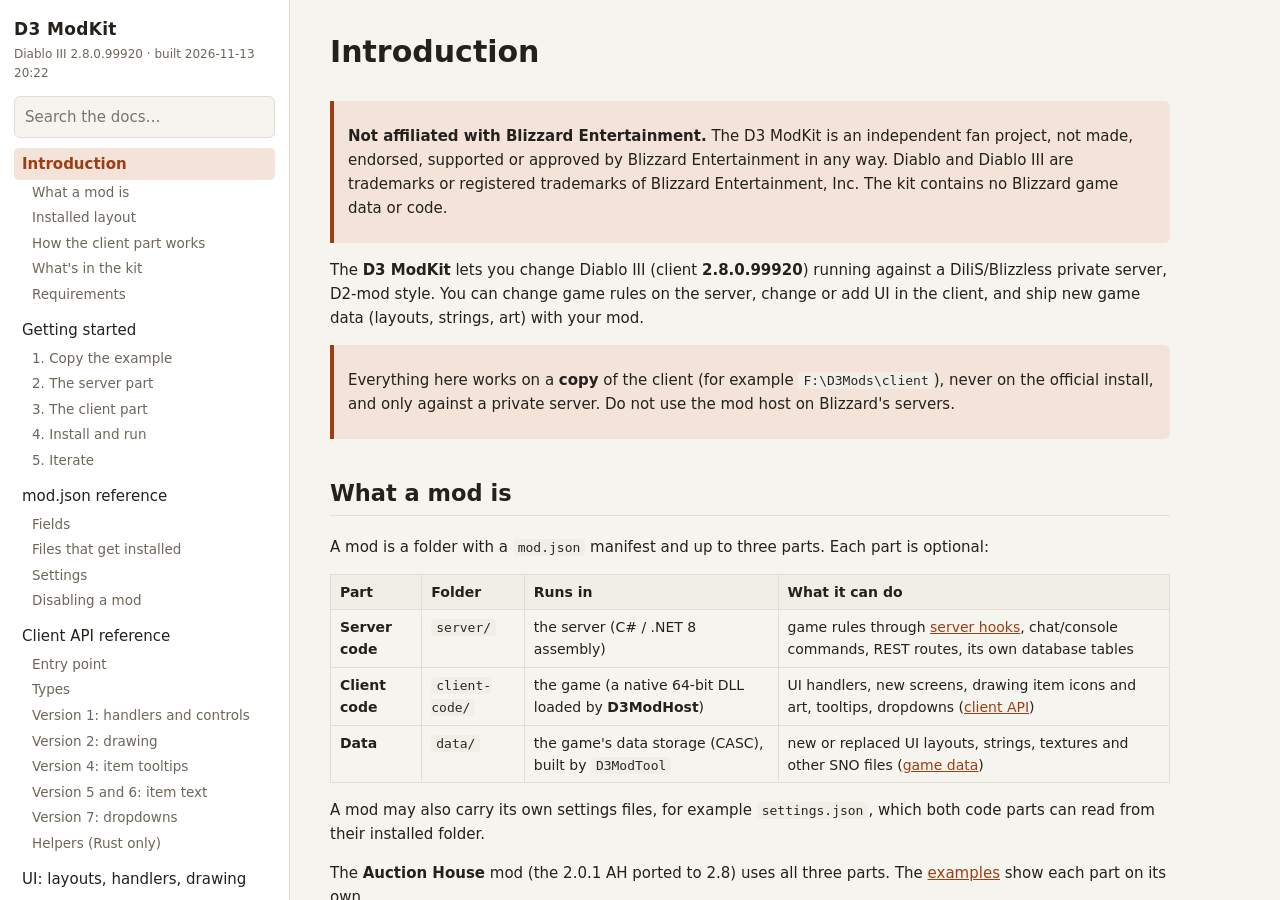
==== commit cd4a25f8: "Docs: server lists game-data-only mods; model import confirmed in game" ====
--- a/docs/index.html
+++ b/docs/index.html
@@ -67,7 +67,7 @@
 <button class="menu" id="menu">☰ Docs</button>
 <nav id="nav">
   <h1>D3 ModKit</h1>
-  <div class="built">Diablo III 2.8.0.99920 · built 2026-11-13 20:13</div>
+  <div class="built">Diablo III 2.8.0.99920 · built 2026-11-13 20:22</div>
   <input id="search" type="search" placeholder="Search the docs…" autocomplete="off">
   <div id="results"></div>
   <ul id="toc"></ul>
@@ -77,7 +77,7 @@
 </nav>
 <main id="main"><article id="page"></article></main>
 <script>
-const DOCS = [{"id":"introduction","title":"Introduction","html":"\u003Ch1 id=\u0022introduction\u0022\u003EIntroduction\u003C/h1\u003E\n\u003Cblockquote\u003E\n\u003Cp\u003E\u003Cstrong\u003ENot affiliated with Blizzard Entertainment.\u003C/strong\u003E The D3 ModKit is an independent fan project, not made, endorsed, supported or approved by Blizzard Entertainment in any way. Diablo and Diablo III are trademarks or registered trademarks of Blizzard Entertainment, Inc. The kit contains no Blizzard game data or code.\u003C/p\u003E\n\u003C/blockquote\u003E\n\u003Cp\u003EThe \u003Cstrong\u003ED3 ModKit\u003C/strong\u003E lets you change Diablo III (client \u003Cstrong\u003E2.8.0.99920\u003C/strong\u003E) running against a DiIiS/Blizzless private server, D2-mod style. You can change game rules on the server, change or add UI in the client, and ship new game data (layouts, strings, art) with your mod.\u003C/p\u003E\n\u003Cblockquote\u003E\n\u003Cp\u003EEverything here works on a \u003Cstrong\u003Ecopy\u003C/strong\u003E of the client (for example \u003Ccode\u003EF:\\D3Mods\\client\u003C/code\u003E), never on the official install, and only against a private server. Do not use the mod host on Blizzard\u0027s servers.\u003C/p\u003E\n\u003C/blockquote\u003E\n\u003Ch2 id=\u0022introduction--what-a-mod-is\u0022\u003EWhat a mod is\u003C/h2\u003E\n\u003Cp\u003EA mod is a folder with a \u003Ccode\u003Emod.json\u003C/code\u003E manifest and up to three parts. Each part is optional:\u003C/p\u003E\n\u003Ctable\u003E\n\u003Cthead\u003E\n\u003Ctr\u003E\n\u003Cth\u003EPart\u003C/th\u003E\n\u003Cth\u003EFolder\u003C/th\u003E\n\u003Cth\u003ERuns in\u003C/th\u003E\n\u003Cth\u003EWhat it can do\u003C/th\u003E\n\u003C/tr\u003E\n\u003C/thead\u003E\n\u003Ctbody\u003E\n\u003Ctr\u003E\n\u003Ctd\u003E\u003Cstrong\u003EServer code\u003C/strong\u003E\u003C/td\u003E\n\u003Ctd\u003E\u003Ccode\u003Eserver/\u003C/code\u003E\u003C/td\u003E\n\u003Ctd\u003Ethe server (C# / .NET 8 assembly)\u003C/td\u003E\n\u003Ctd\u003Egame rules through \u003Ca href=\u0022#server-api--server-hooks\u0022\u003Eserver hooks\u003C/a\u003E, chat/console commands, REST routes, its own database tables\u003C/td\u003E\n\u003C/tr\u003E\n\u003Ctr\u003E\n\u003Ctd\u003E\u003Cstrong\u003EClient code\u003C/strong\u003E\u003C/td\u003E\n\u003Ctd\u003E\u003Ccode\u003Eclient-code/\u003C/code\u003E\u003C/td\u003E\n\u003Ctd\u003Ethe game (a native 64-bit DLL loaded by \u003Cstrong\u003ED3ModHost\u003C/strong\u003E)\u003C/td\u003E\n\u003Ctd\u003EUI handlers, new screens, drawing item icons and art, tooltips, dropdowns (\u003Ca href=\u0022#client-api\u0022\u003Eclient API\u003C/a\u003E)\u003C/td\u003E\n\u003C/tr\u003E\n\u003Ctr\u003E\n\u003Ctd\u003E\u003Cstrong\u003EData\u003C/strong\u003E\u003C/td\u003E\n\u003Ctd\u003E\u003Ccode\u003Edata/\u003C/code\u003E\u003C/td\u003E\n\u003Ctd\u003Ethe game\u0027s data storage (CASC), built by \u003Ccode\u003ED3ModTool\u003C/code\u003E\u003C/td\u003E\n\u003Ctd\u003Enew or replaced UI layouts, strings, textures and other SNO files (\u003Ca href=\u0022#game-data\u0022\u003Egame data\u003C/a\u003E)\u003C/td\u003E\n\u003C/tr\u003E\n\u003C/tbody\u003E\n\u003C/table\u003E\n\u003Cp\u003EA mod may also carry its own settings files, for example \u003Ccode\u003Esettings.json\u003C/code\u003E, which both code parts can read from their installed folder.\u003C/p\u003E\n\u003Cp\u003EThe \u003Cstrong\u003EAuction House\u003C/strong\u003E mod (the 2.0.1 AH ported to 2.8) uses all three parts. The \u003Ca href=\u0022#examples\u0022\u003Eexamples\u003C/a\u003E show each part on its own.\u003C/p\u003E\n\u003Ch2 id=\u0022introduction--installed-layout\u0022\u003EInstalled layout\u003C/h2\u003E\n\u003Cp\u003EThe server and the players install mods; mod authors never edit the game or the server.\u003C/p\u003E\n\u003Cpre\u003E\u003Ccode\u003E\u0026lt;server\u0026gt;\\Blizzless.dll\n\u0026lt;server\u0026gt;\\Mods\\\u0026lt;mod id\u0026gt;\\mod.json, settings.json, server\\*.dll\n\n\u0026lt;game\u0026gt;\\x64\\Diablo III64.exe\n\u0026lt;game\u0026gt;\\ModHost\\D3ModHost.dll, d3inject.exe       the client mod host\n\u0026lt;game\u0026gt;\\Mods\\\u0026lt;mod id\u0026gt;\\mod.json, settings.json, client-code\\*.dll, data\\...\n\u003C/code\u003E\u003C/pre\u003E\n\u003Cp\u003E\u003Ccode\u003ED3ModTool mod-install \u0026lt;modDir\u0026gt; --server \u0026lt;server\u0026gt; --client \u0026lt;game\u0026gt;\u003C/code\u003E creates this layout from a mod\u0027s source folder, and builds every installed mod\u0027s \u003Ccode\u003Edata\u003C/code\u003E into the game copy. See \u003Ca href=\u0022#tools\u0022\u003ETools\u003C/a\u003E.\u003C/p\u003E\n\u003Ch2 id=\u0022introduction--how-the-client-part-works\u0022\u003EHow the client part works\u003C/h2\u003E\n\u003Cp\u003E\u003Ccode\u003Ed3inject.exe\u003C/code\u003E starts the game suspended, loads \u003Ccode\u003ED3ModHost.dll\u003C/code\u003E into it, then lets it run. The host:\u003C/p\u003E\n\u003Col\u003E\n\u003Cli\u003Ehooks the game\u0027s UI handler lookup, so a layout can name a handler that only a mod provides;\u003C/li\u003E\n\u003Cli\u003Eloads every mod DLL in \u003Ccode\u003E\u0026lt;game\u0026gt;\\Mods\\*\\client-code\\\u003C/code\u003E and calls its \u003Ccode\u003Ed3mod_init\u003C/code\u003E;\u003C/li\u003E\n\u003Cli\u003Ehands each plugin the \u003Cstrong\u003EHostApi\u003C/strong\u003E table: find controls, set text, wrap handlers, draw icons and art, show item tooltips, fill dropdowns, and more.\u003C/li\u003E\n\u003C/ol\u003E\n\u003Cp\u003EPlugins contain \u003Cstrong\u003Eno game addresses\u003C/strong\u003E. Only the host knows the exe, so a client patch needs a new host, not new mods.\u003C/p\u003E\n\u003Cp\u003EThe host writes a log to \u003Ccode\u003E\u0026lt;game\u0026gt;\\D3ModHost.log\u003C/code\u003E. Every plugin line there is prefixed with its mod id.\u003C/p\u003E\n\u003Ch2 id=\u0022introduction--whats-in-the-kit\u0022\u003EWhat\u0027s in the kit\u003C/h2\u003E\n\u003Ctable\u003E\n\u003Cthead\u003E\n\u003Ctr\u003E\n\u003Cth\u003EFolder\u003C/th\u003E\n\u003Cth\u003EContents\u003C/th\u003E\n\u003C/tr\u003E\n\u003C/thead\u003E\n\u003Ctbody\u003E\n\u003Ctr\u003E\n\u003Ctd\u003E\u003Ccode\u003Esdk/rust/d3modapi\u003C/code\u003E\u003C/td\u003E\n\u003Ctd\u003Ethe API crate (the canonical definition)\u003C/td\u003E\n\u003C/tr\u003E\n\u003Ctr\u003E\n\u003Ctd\u003E\u003Ccode\u003Esdk/c/d3modapi.h\u003C/code\u003E\u003C/td\u003E\n\u003Ctd\u003EC/C\u002B\u002B header, and the reference layout for other languages\u003C/td\u003E\n\u003C/tr\u003E\n\u003Ctr\u003E\n\u003Ctd\u003E\u003Ccode\u003Esdk/csharp/D3ModApi.cs\u003C/code\u003E\u003C/td\u003E\n\u003Ctd\u003EC# binding for NativeAOT plugins\u003C/td\u003E\n\u003C/tr\u003E\n\u003Ctr\u003E\n\u003Ctd\u003E\u003Ccode\u003Eexamples/\u003C/code\u003E\u003C/td\u003E\n\u003Ctd\u003E\u003Ccode\u003Egold-rate\u003C/code\u003E (server hook \u002B Rust client), \u003Ccode\u003Ehello-csharp\u003C/code\u003E (C# client)\u003C/td\u003E\n\u003C/tr\u003E\n\u003Ctr\u003E\n\u003Ctd\u003E\u003Ccode\u003Edocs/\u003C/code\u003E\u003C/td\u003E\n\u003Ctd\u003Ethese docs (\u003Ccode\u003Esrc/*.md\u003C/code\u003E, built to \u003Ccode\u003Eindex.html\u003C/code\u003E with \u003Ccode\u003ED3ModTool docs-build\u003C/code\u003E)\u003C/td\u003E\n\u003C/tr\u003E\n\u003Ctr\u003E\n\u003Ctd\u003E\u003Ccode\u003Ehost/\u003C/code\u003E\u003C/td\u003E\n\u003Ctd\u003Esource of the client mod host (\u003Ccode\u003ED3ModHost.dll\u003C/code\u003E, \u003Ccode\u003Ed3inject.exe\u003C/code\u003E)\u003C/td\u003E\n\u003C/tr\u003E\n\u003Ctr\u003E\n\u003Ctd\u003E\u003Ccode\u003Etools/\u003C/code\u003E\u003C/td\u003E\n\u003Ctd\u003Esource of \u003Ccode\u003ED3ModTool\u003C/code\u003E and \u003Ccode\u003ED3Casc.Lib\u003C/code\u003E\u003C/td\u003E\n\u003C/tr\u003E\n\u003Ctr\u003E\n\u003Ctd\u003E\u003Ccode\u003Escripts/\u003C/code\u003E\u003C/td\u003E\n\u003Ctd\u003E\u003Ccode\u003Ebuild.ps1\u003C/code\u003E builds the host, the tool and the docs; \u003Ccode\u003Epackage.ps1\u003C/code\u003E makes a binary release\u003C/td\u003E\n\u003C/tr\u003E\n\u003Ctr\u003E\n\u003Ctd\u003E\u003Ccode\u003Ebin/\u003C/code\u003E\u003C/td\u003E\n\u003Ctd\u003Ein a binary release only: \u003Ccode\u003ED3ModHost.dll\u003C/code\u003E, \u003Ccode\u003Ed3inject.exe\u003C/code\u003E, \u003Ccode\u003ED3ModTool\u003C/code\u003E\u003C/td\u003E\n\u003C/tr\u003E\n\u003C/tbody\u003E\n\u003C/table\u003E\n\u003Ch2 id=\u0022introduction--requirements\u0022\u003ERequirements\u003C/h2\u003E\n\u003Cul\u003E\n\u003Cli\u003EThe Diablo III 2.8.0.99920 client, as a separate copy for modding.\u003C/li\u003E\n\u003Cli\u003EA DiIiS/Blizzless server with the mod loader (the \u003Ccode\u003EMods\u003C/code\u003E folder support and \u003Ccode\u003EDiIiS_NA.Mods\u003C/code\u003E API).\u003C/li\u003E\n\u003Cli\u003ETo build mods:\n\u003Cul\u003E\n\u003Cli\u003Ethe .NET 8 SDK for server parts and C# client parts;\u003C/li\u003E\n\u003Cli\u003ERust (\u003Ccode\u003Ex86_64-pc-windows-msvc\u003C/code\u003E) for Rust client parts;\u003C/li\u003E\n\u003Cli\u003Ethe MSVC build tools for C/C\u002B\u002B client parts and for C# NativeAOT.\u003C/li\u003E\n\u003C/ul\u003E\n\u003C/li\u003E\n\u003C/ul\u003E\n","text":"Introduction\nNot affiliated with Blizzard Entertainment. The D3 ModKit is an independent fan project, not made, endorsed, supported or approved by Blizzard Entertainment in any way. Diablo and Diablo III are trademarks or registered trademarks of Blizzard Entertainment, Inc. The kit contains no Blizzard game data or code.\nThe D3 ModKit lets you change Diablo III (client 2.8.0.99920) running against a DiIiS/Blizzless private server, D2-mod style. You can change game rules on the server, change or add UI in the client, and ship new game data (layouts, strings, art) with your mod.\nEverything here works on a copy of the client (for example F:\\D3Mods\\client), never on the official install, and only against a private server. Do not use the mod host on Blizzard\u0027s servers.\nWhat a mod is\nA mod is a folder with a mod.json manifest and up to three parts. Each part is optional:\nPart Folder Runs in What it can do Server code server/ the server (C# / .NET 8 assembly) game rules through server hooks, chat/console commands, REST routes, its own database tables Client code client-code/ the game (a native 64-bit DLL loaded by D3ModHost) UI handlers, new screens, drawing item icons and art, tooltips, dropdowns (client API) Data data/ the game\u0027s data storage (CASC), built by D3ModTool new or replaced UI layouts, strings, textures and other SNO files (game data) A mod may also carry its own settings files, for example settings.json, which both code parts can read from their installed folder.\nThe Auction House mod (the 2.0.1 AH ported to 2.8) uses all three parts. The examples show each part on its own.\nInstalled layout\nThe server and the players install mods; mod authors never edit the game or the server.\nserver\\Blizzless.dll\nserver\\Mods\\mod id\\mod.json, settings.json, server\\*.dll\n\ngame\\x64\\Diablo III64.exe\ngame\\ModHost\\D3ModHost.dll, d3inject.exe       the client mod host\ngame\\Mods\\mod id\\mod.json, settings.json, client-code\\*.dll, data\\...\nD3ModTool mod-install \u003CmodDir\u003E --server \u003Cserver\u003E --client \u003Cgame\u003E creates this layout from a mod\u0027s source folder, and builds every installed mod\u0027s data into the game copy. See Tools.\nHow the client part works\nd3inject.exe starts the game suspended, loads D3ModHost.dll into it, then lets it run. The host:\nhooks the game\u0027s UI handler lookup, so a layout can name a handler that only a mod provides;\nloads every mod DLL in \u003Cgame\u003E\\Mods\\*\\client-code\\ and calls its d3mod_init;\nhands each plugin the HostApi table: find controls, set text, wrap handlers, draw icons and art, show item tooltips, fill dropdowns, and more.\nPlugins contain no game addresses. Only the host knows the exe, so a client patch needs a new host, not new mods.\nThe host writes a log to \u003Cgame\u003E\\D3ModHost.log. Every plugin line there is prefixed with its mod id.\nWhat\u0027s in the kit\nFolder Contents sdk/rust/d3modapi the API crate (the canonical definition) sdk/c/d3modapi.h C/C\u002B\u002B header, and the reference layout for other languages sdk/csharp/D3ModApi.cs C# binding for NativeAOT plugins examples/ gold-rate (server hook \u002B Rust client), hello-csharp (C# client) docs/ these docs (src/*.md, built to index.html with D3ModTool docs-build) host/ source of the client mod host (D3ModHost.dll, d3inject.exe) tools/ source of D3ModTool and D3Casc.Lib scripts/ build.ps1 builds the host, the tool and the docs; package.ps1 makes a binary release bin/ in a binary release only: D3ModHost.dll, d3inject.exe, D3ModTool Requirements\nThe Diablo III 2.8.0.99920 client, as a separate copy for modding.\nA DiIiS/Blizzless server with the mod loader (the Mods folder support and DiIiS_NA.Mods API).\nTo build mods:\nthe .NET 8 SDK for server parts and C# client parts;\nRust (x86_64-pc-windows-msvc) for Rust client parts;\nthe MSVC build tools for C/C\u002B\u002B client parts and for C# NativeAOT.\n","sections":[{"id":"introduction--what-a-mod-is","title":"What a mod is"},{"id":"introduction--installed-layout","title":"Installed layout"},{"id":"introduction--how-the-client-part-works","title":"How the client part works"},{"id":"introduction--whats-in-the-kit","title":"What\u0027s in the kit"},{"id":"introduction--requirements","title":"Requirements"}]},{"id":"getting-started","title":"Getting started","html":"\u003Ch1 id=\u0022getting-started\u0022\u003EGetting started\u003C/h1\u003E\n\u003Cp\u003EThis walks through the \u003Ccode\u003Egold-rate\u003C/code\u003E example: a mod that multiplies gold drops on the server and shows the rate on the main menu.\u003C/p\u003E\n\u003Ch2 id=\u0022getting-started--copy-the-example\u0022\u003E1. Copy the example\u003C/h2\u003E\n\u003Cp\u003ECopy \u003Ccode\u003Eexamples/gold-rate\u003C/code\u003E to a folder of your own and give it a new id in \u003Ccode\u003Emod.json\u003C/code\u003E. Ids are lower-case words with dashes, and they must be unique, because they name the installed folder.\u003C/p\u003E\n\u003Cpre\u003E\u003Ccode class=\u0022language-json\u0022\u003E{\n  \u0026quot;id\u0026quot;: \u0026quot;my-gold-mod\u0026quot;,\n  \u0026quot;name\u0026quot;: \u0026quot;My Gold Mod\u0026quot;,\n  \u0026quot;version\u0026quot;: \u0026quot;1.0.0\u0026quot;,\n  \u0026quot;build\u0026quot;: \u0026quot;2.8.0.99920\u0026quot;,\n  \u0026quot;type\u0026quot;: \u0026quot;both\u0026quot;,\n  \u0026quot;server\u0026quot;: { \u0026quot;assembly\u0026quot;: \u0026quot;server/GoldRate.Server.dll\u0026quot;, \u0026quot;source\u0026quot;: \u0026quot;server-src/\u0026quot; },\n  \u0026quot;client_code\u0026quot;: { \u0026quot;dll\u0026quot;: \u0026quot;client-code/gold_rate_client.dll\u0026quot;, \u0026quot;source\u0026quot;: \u0026quot;client-src/\u0026quot; }\n}\n\u003C/code\u003E\u003C/pre\u003E\n\u003Ch2 id=\u0022getting-started--the-server-part\u0022\u003E2. The server part\u003C/h2\u003E\n\u003Cp\u003E\u003Ccode\u003Eserver-src/GoldRateMod.cs\u003C/code\u003E has one class that implements \u003Ccode\u003EIServerMod\u003C/code\u003E. The server creates it at startup and calls \u003Ccode\u003EInitialize\u003C/code\u003E:\u003C/p\u003E\n\u003Cpre\u003E\u003Ccode class=\u0022language-csharp\u0022\u003Epublic void Initialize(ServerModContext context)\n{\n    // read settings.json from the installed folder, then:\n    context.Hooks.OnGoldDrop(e =\u0026gt; e.Amount = (int)Math.Round(e.Amount * Multiplier));\n}\n\u003C/code\u003E\u003C/pre\u003E\n\u003Cp\u003EThe same assembly also defines a \u003Ccode\u003E[CommandGroup(\u0026quot;goldrate\u0026quot;, ...)]\u003C/code\u003E, so \u003Ccode\u003E!goldrate\u003C/code\u003E and \u003Ccode\u003E!goldrate set 5\u003C/code\u003E work in game chat.\u003C/p\u003E\n\u003Cp\u003EBuild it with \u003Ccode\u003Edotnet build -c Release\u003C/code\u003E. The project references \u003Ccode\u003EBlizzless.dll\u003C/code\u003E from your server folder: set the environment variable \u003Ccode\u003ED3_SERVER_DIR\u003C/code\u003E, or pass \u003Ccode\u003E/p:D3ServerDir=C:\\path\\to\\server\u003C/code\u003E.\u003C/p\u003E\n\u003Ch2 id=\u0022getting-started--the-client-part\u0022\u003E3. The client part\u003C/h2\u003E\n\u003Cp\u003E\u003Ccode\u003Eclient-src/src/lib.rs\u003C/code\u003E exports \u003Ccode\u003Ed3mod_init\u003C/code\u003E. It reads \u003Ccode\u003Esettings.json\u003C/code\u003E, then wraps the main menu\u0027s per-frame update handler:\u003C/p\u003E\n\u003Cpre\u003E\u003Ccode class=\u0022language-rust\u0022\u003E#[no_mangle]\npub unsafe extern \u0026quot;C\u0026quot; fn d3mod_init(host: *const api::HostApi, mod_id: *const c_char, mod_dir: *const c_char) -\u0026gt; i32 {\n    if !api::set_api(host, mod_id) { return 1; }\n    api::register_wrapper(\u0026quot;UIBattlenet_Campaign_OnUpdate\u0026quot;, menu_update);\n    0\n}\n\nunsafe extern \u0026quot;system\u0026quot; fn menu_update(original: api::Handler, a: usize, b: usize, c: usize, d: usize) -\u0026gt; usize {\n    let result = original(a, b, c, d);          // the game\u0027s own update first\n    api::set_text(api::find(START_BUTTON), \u0026quot;Start Game (Gold x3)\u0026quot;);\n    result\n}\n\u003C/code\u003E\u003C/pre\u003E\n\u003Cp\u003EBuild it with \u003Ccode\u003Ecargo build --release\u003C/code\u003E, then copy \u003Ccode\u003Etarget/release/gold_rate_client.dll\u003C/code\u003E to \u003Ccode\u003Eclient-code/\u003C/code\u003E.\u003C/p\u003E\n\u003Ch2 id=\u0022getting-started--install-and-run\u0022\u003E4. Install and run\u003C/h2\u003E\n\u003Cpre\u003E\u003Ccode class=\u0022language-bat\u0022\u003ED3ModTool mod-install C:\\mods\\my-gold-mod --server C:\\D3Server --client F:\\D3Mods\\client\nD3ModTool modhost-install C:\\ModKit\\bin --client F:\\D3Mods\\client\n\u003C/code\u003E\u003C/pre\u003E\n\u003Cp\u003EThe second command is only needed once per game copy.\u003C/p\u003E\n\u003Cp\u003EThen:\u003C/p\u003E\n\u003Col\u003E\n\u003Cli\u003EStart (or restart) the server. Its console shows \u003Ccode\u003EMod loaded: My Gold Mod 1.0.0 (my-gold-mod) - server code: GoldRate.Server.dll\u003C/code\u003E.\u003C/li\u003E\n\u003Cli\u003EStart the game copy through the host:\n\u003Cpre\u003E\u003Ccode class=\u0022language-bat\u0022\u003EF:\\D3Mods\\client\\ModHost\\d3inject.exe \u0026quot;F:\\D3Mods\\client\\x64\\Diablo III64.exe\u0026quot; F:\\D3Mods\\client\\ModHost\\D3ModHost.dll OnlineService.SSO=true -launch -uid diablo3\n\u003C/code\u003E\u003C/pre\u003E\nA launcher can do this step for you.\u003C/li\u003E\n\u003Cli\u003EThe main menu now reads \u003Cstrong\u003ESTART GAME (GOLD X3)\u003C/strong\u003E, and \u003Ccode\u003ED3ModHost.log\u003C/code\u003E lists \u003Ccode\u003Eclient mod loaded: My Gold Mod ...\u003C/code\u003E.\u003C/li\u003E\n\u003C/ol\u003E\n\u003Ch2 id=\u0022getting-started--iterate\u0022\u003E5. Iterate\u003C/h2\u003E\n\u003Cul\u003E\n\u003Cli\u003EClose the game before rebuilding client code. The game keeps the DLL loaded.\u003C/li\u003E\n\u003Cli\u003EStop the server before rebuilding server code, for the same reason.\u003C/li\u003E\n\u003Cli\u003E\u003Ccode\u003ED3ModTool mod-install\u003C/code\u003E replaces the installed folder as a whole every time.\u003C/li\u003E\n\u003Cli\u003EUse \u003Ccode\u003Eapi::log(...)\u003C/code\u003E freely. Lines go to \u003Ccode\u003ED3ModHost.log\u003C/code\u003E, prefixed with your mod id.\u003C/li\u003E\n\u003Cli\u003ETo find a control\u0027s path, call \u003Ccode\u003Eapi::dump_controls(\u0026quot;SomeText\u0026quot;)\u003C/code\u003E. It logs every registered control whose path contains the text. See \u003Ca href=\u0022#ui--finding-controls\u0022\u003EFinding controls\u003C/a\u003E.\u003C/li\u003E\n\u003C/ul\u003E\n","text":"Getting started\nThis walks through the gold-rate example: a mod that multiplies gold drops on the server and shows the rate on the main menu.\n1. Copy the example\nCopy examples/gold-rate to a folder of your own and give it a new id in mod.json. Ids are lower-case words with dashes, and they must be unique, because they name the installed folder.\n{\n  id: my-gold-mod,\n  name: My Gold Mod,\n  version: 1.0.0,\n  build: 2.8.0.99920,\n  type: both,\n  server: { assembly: server/GoldRate.Server.dll, source: server-src/ },\n  client_code: { dll: client-code/gold_rate_client.dll, source: client-src/ }\n}\n2. The server part\nserver-src/GoldRateMod.cs has one class that implements IServerMod. The server creates it at startup and calls Initialize:\npublic void Initialize(ServerModContext context)\n{\n    // read settings.json from the installed folder, then:\n    context.Hooks.OnGoldDrop(e = e.Amount = (int)Math.Round(e.Amount * Multiplier));\n}\nThe same assembly also defines a [CommandGroup(\u0022goldrate\u0022, ...)], so !goldrate and !goldrate set 5 work in game chat.\nBuild it with dotnet build -c Release. The project references Blizzless.dll from your server folder: set the environment variable D3_SERVER_DIR, or pass /p:D3ServerDir=C:\\path\\to\\server.\n3. The client part\nclient-src/src/lib.rs exports d3mod_init. It reads settings.json, then wraps the main menu\u0027s per-frame update handler:\n#[no_mangle]\npub unsafe extern C fn d3mod_init(host: *const api::HostApi, mod_id: *const c_char, mod_dir: *const c_char) - i32 {\n    if !api::set_api(host, mod_id) { return 1; }\n    api::register_wrapper(UIBattlenet_Campaign_OnUpdate, menu_update);\n    0\n}\n\nunsafe extern system fn menu_update(original: api::Handler, a: usize, b: usize, c: usize, d: usize) - usize {\n    let result = original(a, b, c, d);          // the game\u0027s own update first\n    api::set_text(api::find(START_BUTTON), Start Game (Gold x3));\n    result\n}\nBuild it with cargo build --release, then copy target/release/gold_rate_client.dll to client-code/.\n4. Install and run\nD3ModTool mod-install C:\\mods\\my-gold-mod --server C:\\D3Server --client F:\\D3Mods\\client\nD3ModTool modhost-install C:\\ModKit\\bin --client F:\\D3Mods\\client\nThe second command is only needed once per game copy.\nThen:\nStart (or restart) the server. Its console shows Mod loaded: My Gold Mod 1.0.0 (my-gold-mod) - server code: GoldRate.Server.dll.\nStart the game copy through the host:\nF:\\D3Mods\\client\\ModHost\\d3inject.exe F:\\D3Mods\\client\\x64\\Diablo III64.exe F:\\D3Mods\\client\\ModHost\\D3ModHost.dll OnlineService.SSO=true -launch -uid diablo3\nA launcher can do this step for you.\nThe main menu now reads START GAME (GOLD X3), and D3ModHost.log lists client mod loaded: My Gold Mod ....\n5. Iterate\nClose the game before rebuilding client code. The game keeps the DLL loaded.\nStop the server before rebuilding server code, for the same reason.\nD3ModTool mod-install replaces the installed folder as a whole every time.\nUse api::log(...) freely. Lines go to D3ModHost.log, prefixed with your mod id.\nTo find a control\u0027s path, call api::dump_controls(\u0022SomeText\u0022). It logs every registered control whose path contains the text. See Finding controls.\n","sections":[{"id":"getting-started--copy-the-example","title":"1. Copy the example"},{"id":"getting-started--the-server-part","title":"2. The server part"},{"id":"getting-started--the-client-part","title":"3. The client part"},{"id":"getting-started--install-and-run","title":"4. Install and run"},{"id":"getting-started--iterate","title":"5. Iterate"}]},{"id":"mod-json","title":"mod.json reference","html":"\u003Ch1 id=\u0022mod.json-reference\u0022\u003Emod.json reference\u003C/h1\u003E\n\u003Cp\u003EEvery mod folder has a \u003Ccode\u003Emod.json\u003C/code\u003E. Comments (\u003Ccode\u003E//\u003C/code\u003E) and trailing commas are allowed. Unknown keys are ignored, so you can use \u003Ccode\u003E_comment\u003C/code\u003E keys for notes.\u003C/p\u003E\n\u003Ch2 id=\u0022mod-json--fields\u0022\u003EFields\u003C/h2\u003E\n\u003Ctable\u003E\n\u003Cthead\u003E\n\u003Ctr\u003E\n\u003Cth\u003EKey\u003C/th\u003E\n\u003Cth\u003EType\u003C/th\u003E\n\u003Cth\u003EMeaning\u003C/th\u003E\n\u003C/tr\u003E\n\u003C/thead\u003E\n\u003Ctbody\u003E\n\u003Ctr\u003E\n\u003Ctd\u003E\u003Ccode\u003Eid\u003C/code\u003E\u003C/td\u003E\n\u003Ctd\u003Estring\u003C/td\u003E\n\u003Ctd\u003EUnique id: lower-case, dashes. Names the installed folder \u003Ccode\u003EMods\\\u0026lt;id\u0026gt;\u003C/code\u003E. Defaults to the folder name.\u003C/td\u003E\n\u003C/tr\u003E\n\u003Ctr\u003E\n\u003Ctd\u003E\u003Ccode\u003Ename\u003C/code\u003E\u003C/td\u003E\n\u003Ctd\u003Estring\u003C/td\u003E\n\u003Ctd\u003EDisplay name (logs, lists).\u003C/td\u003E\n\u003C/tr\u003E\n\u003Ctr\u003E\n\u003Ctd\u003E\u003Ccode\u003Eversion\u003C/code\u003E\u003C/td\u003E\n\u003Ctd\u003Estring\u003C/td\u003E\n\u003Ctd\u003EYour version, e.g. \u003Ccode\u003E1.2.0\u003C/code\u003E.\u003C/td\u003E\n\u003C/tr\u003E\n\u003Ctr\u003E\n\u003Ctd\u003E\u003Ccode\u003Ebuild\u003C/code\u003E\u003C/td\u003E\n\u003Ctd\u003Estring\u003C/td\u003E\n\u003Ctd\u003EThe client build the mod is made for: \u003Ccode\u003E2.8.0.99920\u003C/code\u003E.\u003C/td\u003E\n\u003C/tr\u003E\n\u003Ctr\u003E\n\u003Ctd\u003E\u003Ccode\u003Etype\u003C/code\u003E\u003C/td\u003E\n\u003Ctd\u003E\u003Ccode\u003E\u0026quot;both\u0026quot;\u003C/code\u003E | \u003Ccode\u003E\u0026quot;server\u0026quot;\u003C/code\u003E | \u003Ccode\u003E\u0026quot;client\u0026quot;\u003C/code\u003E\u003C/td\u003E\n\u003Ctd\u003EWhich sides install it. \u003Ccode\u003Eserver\u003C/code\u003E mods are not copied to the game; \u003Ccode\u003Eclient\u003C/code\u003E mods are not copied to the server. Default \u003Ccode\u003Eboth\u003C/code\u003E.\u003C/td\u003E\n\u003C/tr\u003E\n\u003Ctr\u003E\n\u003Ctd\u003E\u003Ccode\u003Eenabled\u003C/code\u003E\u003C/td\u003E\n\u003Ctd\u003Ebool\u003C/td\u003E\n\u003Ctd\u003E\u003Ccode\u003Efalse\u003C/code\u003E makes both loaders skip the mod, and the data build leave it out.\u003C/td\u003E\n\u003C/tr\u003E\n\u003Ctr\u003E\n\u003Ctd\u003E\u003Ccode\u003Edescription\u003C/code\u003E\u003C/td\u003E\n\u003Ctd\u003Estring\u003C/td\u003E\n\u003Ctd\u003EFree text.\u003C/td\u003E\n\u003C/tr\u003E\n\u003Ctr\u003E\n\u003Ctd\u003E\u003Ccode\u003Erequires\u003C/code\u003E\u003C/td\u003E\n\u003Ctd\u003Estring[]\u003C/td\u003E\n\u003Ctd\u003EIds of mods that must load first (client plugins and data are ordered by this).\u003C/td\u003E\n\u003C/tr\u003E\n\u003Ctr\u003E\n\u003Ctd\u003E\u003Ccode\u003Eserver\u003C/code\u003E\u003C/td\u003E\n\u003Ctd\u003Eobject\u003C/td\u003E\n\u003Ctd\u003E\u003Ccode\u003E{\u0026quot;assembly\u0026quot;: \u0026quot;server/X.dll\u0026quot;, \u0026quot;source\u0026quot;: \u0026quot;server-src/\u0026quot;}\u003C/code\u003E: the server assembly, and where its project is. Without \u003Ccode\u003Eassembly\u003C/code\u003E, every \u003Ccode\u003Eserver\\*.dll\u003C/code\u003E is loaded.\u003C/td\u003E\n\u003C/tr\u003E\n\u003Ctr\u003E\n\u003Ctd\u003E\u003Ccode\u003Eclient_code\u003C/code\u003E\u003C/td\u003E\n\u003Ctd\u003Eobject\u003C/td\u003E\n\u003Ctd\u003E\u003Ccode\u003E{\u0026quot;dll\u0026quot;: \u0026quot;client-code/x.dll\u0026quot;, \u0026quot;source\u0026quot;: \u0026quot;client-src/\u0026quot;}\u003C/code\u003E: the client plugin DLL, and its project (a \u003Ccode\u003ECargo.toml\u003C/code\u003E or a \u003Ccode\u003E.csproj\u003C/code\u003E for NativeAOT).\u003C/td\u003E\n\u003C/tr\u003E\n\u003Ctr\u003E\n\u003Ctd\u003E\u003Ccode\u003Eadds\u003C/code\u003E, \u003Ccode\u003Ereplaces\u003C/code\u003E\u003C/td\u003E\n\u003Ctd\u003Earrays\u003C/td\u003E\n\u003Ctd\u003EOptional notes listing the data files the mod adds or replaces. The build decides this from each file\u0027s SNO id; see \u003Ca href=\u0022#game-data\u0022\u003EGame data\u003C/a\u003E.\u003C/td\u003E\n\u003C/tr\u003E\n\u003C/tbody\u003E\n\u003C/table\u003E\n\u003Ch2 id=\u0022mod-json--files-that-get-installed\u0022\u003EFiles that get installed\u003C/h2\u003E\n\u003Ctable\u003E\n\u003Cthead\u003E\n\u003Ctr\u003E\n\u003Cth\u003EInto\u003C/th\u003E\n\u003Cth\u003EWhat\u003C/th\u003E\n\u003C/tr\u003E\n\u003C/thead\u003E\n\u003Ctbody\u003E\n\u003Ctr\u003E\n\u003Ctd\u003Eserver \u003Ccode\u003EMods\\\u0026lt;id\u0026gt;\\\u003C/code\u003E\u003C/td\u003E\n\u003Ctd\u003E\u003Ccode\u003Emod.json\u003C/code\u003E, every top-level \u003Ccode\u003E*.json\u003C/code\u003E (settings), the folder of \u003Ccode\u003Eserver.assembly\u003C/code\u003E\u003C/td\u003E\n\u003C/tr\u003E\n\u003Ctr\u003E\n\u003Ctd\u003Egame \u003Ccode\u003EMods\\\u0026lt;id\u0026gt;\\\u003C/code\u003E\u003C/td\u003E\n\u003Ctd\u003E\u003Ccode\u003Emod.json\u003C/code\u003E, every top-level \u003Ccode\u003E*.json\u003C/code\u003E, the folder of \u003Ccode\u003Eclient_code.dll\u003C/code\u003E, \u003Ccode\u003Edata\\\u003C/code\u003E\u003C/td\u003E\n\u003C/tr\u003E\n\u003C/tbody\u003E\n\u003C/table\u003E\n\u003Cp\u003ESources, build scripts and notes are never installed.\u003C/p\u003E\n\u003Ch2 id=\u0022mod-json--settings\u0022\u003ESettings\u003C/h2\u003E\n\u003Cp\u003EPut mod settings in a top-level JSON file, for example \u003Ccode\u003Esettings.json\u003C/code\u003E. Both parts read it from their installed folder:\u003C/p\u003E\n\u003Cul\u003E\n\u003Cli\u003Eserver: \u003Ccode\u003EServerModContext.Directory\u003C/code\u003E;\u003C/li\u003E\n\u003Cli\u003Eclient: the \u003Ccode\u003Emod_dir\u003C/code\u003E argument of \u003Ccode\u003Ed3mod_init\u003C/code\u003E.\u003C/li\u003E\n\u003C/ul\u003E\n\u003Cp\u003EA server owner edits \u003Ccode\u003E\u0026lt;server\u0026gt;\\Mods\\\u0026lt;id\u0026gt;\\settings.json\u003C/code\u003E and restarts the server.\u003C/p\u003E\n\u003Ch2 id=\u0022mod-json--disabling-a-mod\u0022\u003EDisabling a mod\u003C/h2\u003E\n\u003Cp\u003EUse any of these:\u003C/p\u003E\n\u003Cul\u003E\n\u003Cli\u003Eset \u003Ccode\u003E\u0026quot;enabled\u0026quot;: false\u003C/code\u003E in the installed \u003Ccode\u003Emod.json\u003C/code\u003E;\u003C/li\u003E\n\u003Cli\u003Eremove the folder with \u003Ccode\u003ED3ModTool mod-uninstall \u0026lt;id\u0026gt; --server ... --client ...\u003C/code\u003E;\u003C/li\u003E\n\u003Cli\u003Eclient only: set the environment variable \u003Ccode\u003ED3MODS_DISABLE=id1,id2\u003C/code\u003E.\u003C/li\u003E\n\u003C/ul\u003E\n","text":"mod.json reference\nEvery mod folder has a mod.json. Comments (//) and trailing commas are allowed. Unknown keys are ignored, so you can use _comment keys for notes.\nFields\nKey Type Meaning id string Unique id: lower-case, dashes. Names the installed folder Mods\\\u003Cid\u003E. Defaults to the folder name. name string Display name (logs, lists). version string Your version, e.g. 1.2.0. build string The client build the mod is made for: 2.8.0.99920. type \u0022both\u0022 | \u0022server\u0022 | \u0022client\u0022 Which sides install it. server mods are not copied to the game; client mods are not copied to the server. Default both. enabled bool false makes both loaders skip the mod, and the data build leave it out. description string Free text. requires string[] Ids of mods that must load first (client plugins and data are ordered by this). server object {\u0022assembly\u0022: \u0022server/X.dll\u0022, \u0022source\u0022: \u0022server-src/\u0022}: the server assembly, and where its project is. Without assembly, every server\\*.dll is loaded. client_code object {\u0022dll\u0022: \u0022client-code/x.dll\u0022, \u0022source\u0022: \u0022client-src/\u0022}: the client plugin DLL, and its project (a Cargo.toml or a .csproj for NativeAOT). adds, replaces arrays Optional notes listing the data files the mod adds or replaces. The build decides this from each file\u0027s SNO id; see Game data. Files that get installed\nInto What server Mods\\\u003Cid\u003E\\ mod.json, every top-level *.json (settings), the folder of server.assembly game Mods\\\u003Cid\u003E\\ mod.json, every top-level *.json, the folder of client_code.dll, data\\ Sources, build scripts and notes are never installed.\nSettings\nPut mod settings in a top-level JSON file, for example settings.json. Both parts read it from their installed folder:\nserver: ServerModContext.Directory;\nclient: the mod_dir argument of d3mod_init.\nA server owner edits \u003Cserver\u003E\\Mods\\\u003Cid\u003E\\settings.json and restarts the server.\nDisabling a mod\nUse any of these:\nset \u0022enabled\u0022: false in the installed mod.json;\nremove the folder with D3ModTool mod-uninstall \u003Cid\u003E --server ... --client ...;\nclient only: set the environment variable D3MODS_DISABLE=id1,id2.\n","sections":[{"id":"mod-json--fields","title":"Fields"},{"id":"mod-json--files-that-get-installed","title":"Files that get installed"},{"id":"mod-json--settings","title":"Settings"},{"id":"mod-json--disabling-a-mod","title":"Disabling a mod"}]},{"id":"client-api","title":"Client API reference","html":"\u003Ch1 id=\u0022client-api-reference\u0022\u003EClient API reference\u003C/h1\u003E\n\u003Cp\u003EThe host passes plugins a \u003Ccode\u003EHostApi\u003C/code\u003E table (C: \u003Ccode\u003ED3HostApi\u003C/code\u003E, C#: \u003Ccode\u003ED3HostApi\u003C/code\u003E). This page lists every entry, with the Rust wrapper from \u003Ccode\u003Ed3modapi\u003C/code\u003E in brackets. \u003Cstrong\u003EAPI version: 7.\u003C/strong\u003E\u003C/p\u003E\n\u003Cblockquote\u003E\n\u003Cp\u003E\u003Cstrong\u003ECompatibility.\u003C/strong\u003E Entries are only ever appended to the end of the table, with the version raised by one. Nothing is removed or reordered. A plugin checks \u003Ccode\u003Eapi-\u0026gt;version \u0026gt;= the version it was built for\u003C/code\u003E, so newer hosts run older plugins.\u003C/p\u003E\n\u003C/blockquote\u003E\n\u003Ch2 id=\u0022client-api--entry-point\u0022\u003EEntry point\u003C/h2\u003E\n\u003Cpre\u003E\u003Ccode class=\u0022language-c\u0022\u003Eint32_t d3mod_init(const D3HostApi *api, const char *mod_id, const char *mod_dir);\n\u003C/code\u003E\u003C/pre\u003E\n\u003Cul\u003E\n\u003Cli\u003EThe host calls it \u003Cstrong\u003Eonce\u003C/strong\u003E, on the game thread, before the game resolves any UI handler.\u003C/li\u003E\n\u003Cli\u003E\u003Ccode\u003Emod_id\u003C/code\u003E is your id from \u003Ccode\u003Emod.json\u003C/code\u003E.\u003C/li\u003E\n\u003Cli\u003E\u003Ccode\u003Emod_dir\u003C/code\u003E is your installed folder: read your settings and files from there.\u003C/li\u003E\n\u003Cli\u003EReturn \u003Ccode\u003E0\u003C/code\u003E on success. Any other value means \u0026quot;not loaded\u0026quot;, and the host logs the code.\u003C/li\u003E\n\u003Cli\u003ERust: call \u003Ccode\u003Ed3modapi::set_api(api, mod_id)\u003C/code\u003E first; it returns \u003Ccode\u003Efalse\u003C/code\u003E if the host is too old.\u003C/li\u003E\n\u003Cli\u003EC#: call \u003Ccode\u003ED3.Init(api, modId)\u003C/code\u003E first.\u003C/li\u003E\n\u003C/ul\u003E\n\u003Cp\u003E\u003Cstrong\u003EThreading.\u003C/strong\u003E Every API function must be called on the game thread: from \u003Ccode\u003Ed3mod_init\u003C/code\u003E, a UI handler, a wrapper or a draw hook. To do slow work (network, files), use your own thread, then apply the results from a handler that runs every frame, such as a wrapped \u003Ccode\u003E..._OnUpdate\u003C/code\u003E.\u003C/p\u003E\n\u003Ch2 id=\u0022client-api--types\u0022\u003ETypes\u003C/h2\u003E\n\u003Ctable\u003E\n\u003Cthead\u003E\n\u003Ctr\u003E\n\u003Cth\u003EType\u003C/th\u003E\n\u003Cth\u003EMeaning\u003C/th\u003E\n\u003C/tr\u003E\n\u003C/thead\u003E\n\u003Ctbody\u003E\n\u003Ctr\u003E\n\u003Ctd\u003E\u003Ccode\u003EControl\u003C/code\u003E\u003C/td\u003E\n\u003Ctd\u003EAn opaque pointer to a game UI control. \u003Ccode\u003Enull\u003C/code\u003E = not found. Every Rust wrapper is null-safe.\u003C/td\u003E\n\u003C/tr\u003E\n\u003Ctr\u003E\n\u003Ctd\u003E\u003Ccode\u003EHandler\u003C/code\u003E\u003C/td\u003E\n\u003Ctd\u003E\u003Ccode\u003Efn(rcx, rdx, r8, r9) -\u0026gt; usize\u003C/code\u003E: a UI handler as the game calls it. For click handlers, \u003Ccode\u003Ercx\u003C/code\u003E is the clicked control\u0027s handle (compare it with \u003Ccode\u003Eis_control\u003C/code\u003E).\u003C/td\u003E\n\u003C/tr\u003E\n\u003Ctr\u003E\n\u003Ctd\u003E\u003Ccode\u003EWrapper\u003C/code\u003E\u003C/td\u003E\n\u003Ctd\u003E\u003Ccode\u003Efn(original, rcx, rdx, r8, r9) -\u0026gt; usize\u003C/code\u003E: wraps a handler the game has. Call \u003Ccode\u003Eoriginal\u003C/code\u003E to keep the game\u0027s behaviour.\u003C/td\u003E\n\u003C/tr\u003E\n\u003Ctr\u003E\n\u003Ctd\u003E\u003Ccode\u003EDrawFn\u003C/code\u003E / \u003Ccode\u003EDrawWrapper\u003C/code\u003E\u003C/td\u003E\n\u003Ctd\u003E\u003Ccode\u003Efn(flag, depth) -\u0026gt; usize\u003C/code\u003E / \u003Ccode\u003Efn(original, flag, depth)\u003C/code\u003E: draw hooks, see \u003Ca href=\u0022#ui--drawing\u0022\u003EDrawing\u003C/a\u003E.\u003C/td\u003E\n\u003C/tr\u003E\n\u003Ctr\u003E\n\u003Ctd\u003Erect\u003C/td\u003E\n\u003Ctd\u003E\u003Ccode\u003E[left, top, right, bottom]\u003C/code\u003E in \u003Cstrong\u003EUI units\u003C/strong\u003E: the screen is 1600 \u00D7 1200 at any resolution; the host maps them to pixels.\u003C/td\u003E\n\u003C/tr\u003E\n\u003C/tbody\u003E\n\u003C/table\u003E\n\u003Ch2 id=\u0022client-api--version-1-handlers-and-controls\u0022\u003EVersion 1: handlers and controls\u003C/h2\u003E\n\u003Ch3 id=\u0022client-api--log\u0022\u003Elog\u003C/h3\u003E\n\u003Cp\u003E\u003Ccode\u003Evoid log(const char *line)\u003C/code\u003E [\u003Ccode\u003Elog(\u0026amp;str)\u003C/code\u003E]\u003C/p\u003E\n\u003Cp\u003EWrites one line to \u003Ccode\u003E\u0026lt;game\u0026gt;\\D3ModHost.log\u003C/code\u003E. The Rust and C# wrappers prefix your mod id.\u003C/p\u003E\n\u003Ch3 id=\u0022client-api--register_handler\u0022\u003Eregister_handler\u003C/h3\u003E\n\u003Cp\u003E\u003Ccode\u003Eint32_t register_handler(const char *name, Handler f)\u003C/code\u003E [\u003Ccode\u003Eregister_handler(name, f) -\u0026gt; bool\u003C/code\u003E]\u003C/p\u003E\n\u003Cp\u003EProvides a UI handler name that the exe \u003Cstrong\u003Edoes not\u003C/strong\u003E have. Use it for handlers your own layouts name, or 2.0.1 names in ported layouts. Returns 0 on success, or 1 if another mod already registered the name; the first registration wins. If the exe \u003Cem\u003Edoes\u003C/em\u003E have the name, your handler is not used and the host logs a hint to use a wrapper.\u003C/p\u003E\n\u003Ch3 id=\u0022client-api--register_wrapper\u0022\u003Eregister_wrapper\u003C/h3\u003E\n\u003Cp\u003E\u003Ccode\u003Eint32_t register_wrapper(const char *name, Wrapper w)\u003C/code\u003E [\u003Ccode\u003Eregister_wrapper(name, w) -\u0026gt; bool\u003C/code\u003E]\u003C/p\u003E\n\u003Cp\u003EWraps a handler the exe \u003Cstrong\u003Edoes\u003C/strong\u003E have. Your wrapper runs instead and receives the original. Several mods can wrap the same name: they chain in load order, and the first one registered is the innermost. There are 32 wrapper slots in total.\u003C/p\u003E\n\u003Ch3 id=\u0022client-api--find_control\u0022\u003Efind_control\u003C/h3\u003E\n\u003Cp\u003E\u003Ccode\u003EControl find_control(const char *full_path)\u003C/code\u003E [\u003Ccode\u003Efind(path)\u003C/code\u003E]\u003C/p\u003E\n\u003Cp\u003EA control by its full path, for example \u003Ccode\u003ERoot.NormalLayer.BattleNetCampaign_main.LayoutRoot.Menu.PlayGameButton\u003C/code\u003E. Returns null when it does not exist, for example when the screen is not built yet.\u003C/p\u003E\n\u003Ch3 id=\u0022client-api--child_of\u0022\u003Echild_of\u003C/h3\u003E\n\u003Cp\u003E\u003Ccode\u003EControl child_of(Control c, const char *relative)\u003C/code\u003E [\u003Ccode\u003Echild(c, \u0026quot;.Child.Grandchild\u0026quot;)\u003C/code\u003E]\u003C/p\u003E\n\u003Cp\u003EA descendant by relative path, starting with a dot. Works for list rows and template instances, where full paths are not registered.\u003C/p\u003E\n\u003Ch3 id=\u0022client-api--set_visible-set_text-get_text\u0022\u003Eset_visible / set_text / get_text\u003C/h3\u003E\n\u003Cul\u003E\n\u003Cli\u003E\u003Ccode\u003Evoid set_visible(Control, int32_t)\u003C/code\u003E [\u003Ccode\u003Eshow(c, bool)\u003C/code\u003E]\u003C/li\u003E\n\u003Cli\u003E\u003Ccode\u003Evoid set_text(Control, const char *utf8)\u003C/code\u003E [\u003Ccode\u003Eset_text(c, \u0026amp;str)\u003C/code\u003E]\u003C/li\u003E\n\u003Cli\u003E\u003Ccode\u003Eintptr_t get_text(Control, uint8_t *buf, size_t len)\u003C/code\u003E [\u003Ccode\u003Eget_text(c) -\u0026gt; Option\u0026lt;String\u0026gt;\u003C/code\u003E]: returns the length, or -1.\u003C/li\u003E\n\u003C/ul\u003E\n\u003Cp\u003EText can carry the game\u0027s markup, for example \u003Ccode\u003E{icon:gold}\u003C/code\u003E, \u003Ccode\u003E{c:ff99bbff}colored{/c}\u003C/code\u003E and \u003Ccode\u003E\\n\u003C/code\u003E. \u003Ccode\u003Eset_text\u003C/code\u003E leaves dropdowns alone; use the combo functions for those.\u003C/p\u003E\n\u003Ch3 id=\u0022client-api--pin_sno-create_layout\u0022\u003Epin_sno / create_layout\u003C/h3\u003E\n\u003Cul\u003E\n\u003Cli\u003E\u003Ccode\u003Evoid pin_sno(int32_t sno)\u003C/code\u003E [\u003Ccode\u003Epin_sno\u003C/code\u003E]\u003C/li\u003E\n\u003Cli\u003E\u003Ccode\u003EControl create_layout(int32_t sno)\u003C/code\u003E [\u003Ccode\u003Ecreate_layout(sno)\u003C/code\u003E]\u003C/li\u003E\n\u003C/ul\u003E\n\u003Cp\u003EBuilds a UI layout SNO (yours from \u003Ccode\u003Edata/\u003C/code\u003E, or a stock one) into \u003Ccode\u003ERoot.NormalLayer\u003C/code\u003E, registered as \u003Ccode\u003ERoot.NormalLayer.\u0026lt;LayoutName\u0026gt;_main\u003C/code\u003E. A layout that another layout uses as a template must be pinned before the outer one is built.\u003C/p\u003E\n\u003Cp\u003E\u003Cstrong\u003EScreens are torn down when the player joins or leaves a game.\u003C/strong\u003E Check with \u003Ccode\u003Efind(...)\u003C/code\u003E whether your root still exists, and rebuild it if not. Reset any cached row counts when you do.\u003C/p\u003E\n\u003Ch3 id=\u0022client-api--list_add_item-list_get_item\u0022\u003Elist_add_item / list_get_item\u003C/h3\u003E\n\u003Cul\u003E\n\u003Cli\u003E\u003Ccode\u003Eint32_t list_add_item(Control list)\u003C/code\u003E [\u003Ccode\u003Elist_add\u003C/code\u003E]: adds a row from the list box\u0027s template and returns its index.\u003C/li\u003E\n\u003Cli\u003E\u003Ccode\u003EControl list_get_item(Control list, int32_t index)\u003C/code\u003E [\u003Ccode\u003Elist_get\u003C/code\u003E]\u003C/li\u003E\n\u003C/ul\u003E\n\u003Cp\u003EWorks on list boxes (control type 13). \u003Cstrong\u003EOnly address rows you created:\u003C/strong\u003E \u003Ccode\u003Elist_get_item\u003C/code\u003E on a missing index returns garbage, which crashes when used. Keep your own row count.\u003C/p\u003E\n\u003Ch3 id=\u0022client-api--is_control\u0022\u003Eis_control\u003C/h3\u003E\n\u003Cp\u003E\u003Ccode\u003Eint32_t is_control(uintptr_t handler_rcx, Control c)\u003C/code\u003E [\u003Ccode\u003Eis_control(rcx, c) -\u0026gt; bool\u003C/code\u003E]\u003C/p\u003E\n\u003Cp\u003EWhether a click handler\u0027s \u003Ccode\u003Ercx\u003C/code\u003E is this control. Use it to tell which list row\u0027s button was clicked.\u003C/p\u003E\n\u003Ch3 id=\u0022client-api--login_token\u0022\u003Elogin_token\u003C/h3\u003E\n\u003Cp\u003E\u003Ccode\u003Eintptr_t login_token(uint8_t *buf, size_t len)\u003C/code\u003E [\u003Ccode\u003Elogin_token()\u003C/code\u003E]\u003C/p\u003E\n\u003Cp\u003EThe player\u0027s login token, used to authenticate your mod\u0027s REST calls to its server part. \u003Cstrong\u003EIt contains the password: only send it in a POST body\u003C/strong\u003E to your own server, and never log it.\u003C/p\u003E\n\u003Ch3 id=\u0022client-api--dump_controls\u0022\u003Edump_controls\u003C/h3\u003E\n\u003Cp\u003E\u003Ccode\u003Evoid dump_controls(const char *needle)\u003C/code\u003E [\u003Ccode\u003Edump_controls(\u0026amp;str)\u003C/code\u003E]\u003C/p\u003E\n\u003Cp\u003EDiagnostics: logs up to 80 registered controls whose stored path contains \u003Ccode\u003Eneedle\u003C/code\u003E, plus a total. See \u003Ca href=\u0022#ui--finding-controls\u0022\u003EFinding controls\u003C/a\u003E.\u003C/p\u003E\n\u003Ch2 id=\u0022client-api--version-2-drawing\u0022\u003EVersion 2: drawing\u003C/h2\u003E\n\u003Cp\u003EThese work only \u003Cstrong\u003Einside a draw hook\u003C/strong\u003E; see \u003Ca href=\u0022#ui--drawing\u0022\u003EDrawing\u003C/a\u003E.\u003C/p\u003E\n\u003Ctable\u003E\n\u003Cthead\u003E\n\u003Ctr\u003E\n\u003Cth\u003EEntry\u003C/th\u003E\n\u003Cth\u003ERust\u003C/th\u003E\n\u003Cth\u003ENotes\u003C/th\u003E\n\u003C/tr\u003E\n\u003C/thead\u003E\n\u003Ctbody\u003E\n\u003Ctr\u003E\n\u003Ctd\u003E\u003Ccode\u003Eregister_draw(name, DrawWrapper)\u003C/code\u003E\u003C/td\u003E\n\u003Ctd\u003E\u003Ccode\u003Eregister_draw\u003C/code\u003E\u003C/td\u003E\n\u003Ctd\u003EWraps one of the 9 stock draw-hook names (\u003Ccode\u003EDRAW_HOOK_NAMES\u003C/code\u003E). One wrapper per name. Returns 4 if drawing is disabled because the exe check failed.\u003C/td\u003E\n\u003C/tr\u003E\n\u003Ctr\u003E\n\u003Ctd\u003E\u003Ccode\u003Econtrol_rect(Control, float[4]) -\u0026gt; 0 ok\u003C/code\u003E\u003C/td\u003E\n\u003Ctd\u003E\u003Ccode\u003Econtrol_rect(c) -\u0026gt; Option\u0026lt;[f32;4]\u0026gt;\u003C/code\u003E\u003C/td\u003E\n\u003Ctd\u003EThe control\u0027s rectangle in UI units.\u003C/td\u003E\n\u003C/tr\u003E\n\u003Ctr\u003E\n\u003Ctd\u003E\u003Ccode\u003Emouse_pos(float[2])\u003C/code\u003E\u003C/td\u003E\n\u003Ctd\u003E\u003Ccode\u003Emouse_pos()\u003C/code\u003E\u003C/td\u003E\n\u003Ctd\u003EThe mouse position in UI units.\u003C/td\u003E\n\u003C/tr\u003E\n\u003Ctr\u003E\n\u003Ctd\u003E\u003Ccode\u003Edraw_item_icon(gbid, rect, depth)\u003C/code\u003E\u003C/td\u003E\n\u003Ctd\u003E\u003Ccode\u003Edraw_item_icon\u003C/code\u003E\u003C/td\u003E\n\u003Ctd\u003EAn item\u0027s inventory icon (by GBID), aspect-fitted into the rectangle.\u003C/td\u003E\n\u003C/tr\u003E\n\u003Ctr\u003E\n\u003Ctd\u003E\u003Ccode\u003Edraw_texture(name, rect, argb, depth) -\u0026gt; 0 drawn / 1 missing\u003C/code\u003E\u003C/td\u003E\n\u003Ctd\u003E\u003Ccode\u003Edraw_texture(...) -\u0026gt; bool\u003C/code\u003E\u003C/td\u003E\n\u003Ctd\u003EAny UI texture by name, for example \u003Ccode\u003EUI:Stash_Slot_Empty\u003C/code\u003E or \u003Ccode\u003EUI:Quality_Large_Inventory_Legendary\u003C/code\u003E, stretched over the rectangle and tinted by \u003Ccode\u003Eargb\u003C/code\u003E (\u003Ccode\u003E0xFFFFFFFF\u003C/code\u003E = unchanged).\u003C/td\u003E\n\u003C/tr\u003E\n\u003C/tbody\u003E\n\u003C/table\u003E\n\u003Ch2 id=\u0022client-api--version-4-item-tooltips\u0022\u003EVersion 4: item tooltips\u003C/h2\u003E\n\u003Cp\u003E\u003Ccode\u003Eint32_t show_item_tooltip(hover, generator, len, gbid, class, male, anchor)\u003C/code\u003E [\u003Ccode\u003Eshow_item_tooltip(hover, \u0026amp;[u8], gbid, class, male, Option\u0026lt;rect\u0026gt;) -\u0026gt; bool\u003C/code\u003E]\u003C/p\u003E\n\u003Cp\u003ECall it from a \u003Cstrong\u003Etooltip handler\u003C/strong\u003E: a layout style 105 handler, called every frame while its control is hovered; \u003Ccode\u003Ehover\u003C/code\u003E is that handler\u0027s \u003Ccode\u003Ercx\u003C/code\u003E. It shows the game\u0027s real item tooltip for a serialized \u003Ccode\u003ED3.Items.Generator\u003C/code\u003E protobuf (the item\u0027s saved form, which the server can produce).\u003C/p\u003E\n\u003Cul\u003E\n\u003Cli\u003E\u003Ccode\u003Eclass\u003C/code\u003E is the class index for the \u0026quot;equipped\u0026quot; comparison, or -1.\u003C/li\u003E\n\u003Cli\u003E\u003Ccode\u003Emale\u003C/code\u003E picks the gender for gendered item names.\u003C/li\u003E\n\u003Cli\u003E\u003Ccode\u003Eanchor\u003C/code\u003E is an optional rectangle to place the tooltip next to.\u003C/li\u003E\n\u003C/ul\u003E\n\u003Cp\u003EThe Generator\u0027s \u003Ccode\u003Eflags\u003C/code\u003E field sets, among other things, ancient (\u003Ccode\u003E0x400\u003C/code\u003E) and primal (\u003Ccode\u003E0x4000\u003C/code\u003E).\u003C/p\u003E\n\u003Ch2 id=\u0022client-api--version-5-and-6-item-text\u0022\u003EVersion 5 and 6: item text\u003C/h2\u003E\n\u003Cul\u003E\n\u003Cli\u003E\u003Ccode\u003Eitem_name(generator, len, class, male, buf, buf_len) -\u0026gt; len or -1\u003C/code\u003E [\u003Ccode\u003Eitem_name(\u0026amp;[u8], class, male)\u003C/code\u003E]: the localized display name, including rare names.\u003C/li\u003E\n\u003Cli\u003E\u003Ccode\u003Eitem_line(generator, len, class, male, index, buf, buf_len)\u003C/code\u003E [\u003Ccode\u003Eitem_line(..., index)\u003C/code\u003E]: one string of the tooltip. 0 = name, 1 = type line (\u0026quot;Legendary Two-Handed Mace\u0026quot;), 3 = the big number (armor or DPS). Markup is stripped.\u003C/li\u003E\n\u003C/ul\u003E\n\u003Ch2 id=\u0022client-api--version-7-dropdowns\u0022\u003EVersion 7: dropdowns\u003C/h2\u003E\n\u003Cp\u003EDropdowns are layout control type 20 (UIComboBox). Every function returns 0, or non-zero if the control is not a dropdown.\u003C/p\u003E\n\u003Ctable\u003E\n\u003Cthead\u003E\n\u003Ctr\u003E\n\u003Cth\u003EEntry\u003C/th\u003E\n\u003Cth\u003ERust\u003C/th\u003E\n\u003C/tr\u003E\n\u003C/thead\u003E\n\u003Ctbody\u003E\n\u003Ctr\u003E\n\u003Ctd\u003E\u003Ccode\u003Ecombo_set_items(combo, texts[], data[], n)\u003C/code\u003E: replaces the entries; each has a \u003Ccode\u003Eu64\u003C/code\u003E of yours\u003C/td\u003E\n\u003Ctd\u003E\u003Ccode\u003Ecombo_set_items(c, \u0026amp;[(\u0026amp;str, u64)])\u003C/code\u003E\u003C/td\u003E\n\u003C/tr\u003E\n\u003Ctr\u003E\n\u003Ctd\u003E\u003Ccode\u003Ecombo_select(combo, index, fire)\u003C/code\u003E: -1 = none (the placeholder shows); \u003Ccode\u003Efire\u003C/code\u003E also runs the selection-changed handler (style 101)\u003C/td\u003E\n\u003Ctd\u003E\u003Ccode\u003Ecombo_select\u003C/code\u003E\u003C/td\u003E\n\u003C/tr\u003E\n\u003Ctr\u003E\n\u003Ctd\u003E\u003Ccode\u003Ecombo_selected(combo, \u0026amp;index, \u0026amp;data)\u003C/code\u003E\u003C/td\u003E\n\u003Ctd\u003E\u003Ccode\u003Ecombo_selected(c) -\u0026gt; Option\u0026lt;(i32, u64)\u0026gt;\u003C/code\u003E\u003C/td\u003E\n\u003C/tr\u003E\n\u003Ctr\u003E\n\u003Ctd\u003E\u003Ccode\u003Ecombo_set_placeholder(combo, text)\u003C/code\u003E\u003C/td\u003E\n\u003Ctd\u003E\u003Ccode\u003Ecombo_set_placeholder\u003C/code\u003E\u003C/td\u003E\n\u003C/tr\u003E\n\u003C/tbody\u003E\n\u003C/table\u003E\n\u003Cp\u003EThe number of visible rows comes from layout property \u003Ccode\u003E0x87\u003C/code\u003E.\u003C/p\u003E\n\u003Ch2 id=\u0022client-api--helpers-rust-only\u0022\u003EHelpers (Rust only)\u003C/h2\u003E\n\u003Cul\u003E\n\u003Cli\u003E\u003Ccode\u003Ereport_missing(path)\u003C/code\u003E logs, once per path, a control path that does not exist, together with the deepest prefix that does.\u003C/li\u003E\n\u003Cli\u003E\u003Ccode\u003Ec_str(ptr)\u003C/code\u003E copies a C string.\u003C/li\u003E\n\u003C/ul\u003E\n","text":"Client API reference\nThe host passes plugins a HostApi table (C: D3HostApi, C#: D3HostApi). This page lists every entry, with the Rust wrapper from d3modapi in brackets. API version: 7.\nCompatibility. Entries are only ever appended to the end of the table, with the version raised by one. Nothing is removed or reordered. A plugin checks api-\u003Eversion \u003E= the version it was built for, so newer hosts run older plugins.\nEntry point\nint32_t d3mod_init(const D3HostApi *api, const char *mod_id, const char *mod_dir);\nThe host calls it once, on the game thread, before the game resolves any UI handler.\nmod_id is your id from mod.json.\nmod_dir is your installed folder: read your settings and files from there.\nReturn 0 on success. Any other value means \u0022not loaded\u0022, and the host logs the code.\nRust: call d3modapi::set_api(api, mod_id) first; it returns false if the host is too old.\nC#: call D3.Init(api, modId) first.\nThreading. Every API function must be called on the game thread: from d3mod_init, a UI handler, a wrapper or a draw hook. To do slow work (network, files), use your own thread, then apply the results from a handler that runs every frame, such as a wrapped ..._OnUpdate.\nTypes\nType Meaning Control An opaque pointer to a game UI control. null = not found. Every Rust wrapper is null-safe. Handler fn(rcx, rdx, r8, r9) -\u003E usize: a UI handler as the game calls it. For click handlers, rcx is the clicked control\u0027s handle (compare it with is_control). Wrapper fn(original, rcx, rdx, r8, r9) -\u003E usize: wraps a handler the game has. Call original to keep the game\u0027s behaviour. DrawFn / DrawWrapper fn(flag, depth) -\u003E usize / fn(original, flag, depth): draw hooks, see Drawing. rect [left, top, right, bottom] in UI units: the screen is 1600 \u00D7 1200 at any resolution; the host maps them to pixels. Version 1: handlers and controls\nlog\nvoid log(const char *line) [log(\u0026str)]\nWrites one line to \u003Cgame\u003E\\D3ModHost.log. The Rust and C# wrappers prefix your mod id.\nregister_handler\nint32_t register_handler(const char *name, Handler f) [register_handler(name, f) -\u003E bool]\nProvides a UI handler name that the exe does not have. Use it for handlers your own layouts name, or 2.0.1 names in ported layouts. Returns 0 on success, or 1 if another mod already registered the name; the first registration wins. If the exe does have the name, your handler is not used and the host logs a hint to use a wrapper.\nregister_wrapper\nint32_t register_wrapper(const char *name, Wrapper w) [register_wrapper(name, w) -\u003E bool]\nWraps a handler the exe does have. Your wrapper runs instead and receives the original. Several mods can wrap the same name: they chain in load order, and the first one registered is the innermost. There are 32 wrapper slots in total.\nfind_control\nControl find_control(const char *full_path) [find(path)]\nA control by its full path, for example Root.NormalLayer.BattleNetCampaign_main.LayoutRoot.Menu.PlayGameButton. Returns null when it does not exist, for example when the screen is not built yet.\nchild_of\nControl child_of(Control c, const char *relative) [child(c, \u0022.Child.Grandchild\u0022)]\nA descendant by relative path, starting with a dot. Works for list rows and template instances, where full paths are not registered.\nset_visible / set_text / get_text\nvoid set_visible(Control, int32_t) [show(c, bool)]\nvoid set_text(Control, const char *utf8) [set_text(c, \u0026str)]\nintptr_t get_text(Control, uint8_t *buf, size_t len) [get_text(c) -\u003E Option\u003CString\u003E]: returns the length, or -1.\nText can carry the game\u0027s markup, for example {icon:gold}, {c:ff99bbff}colored{/c} and \\n. set_text leaves dropdowns alone; use the combo functions for those.\npin_sno / create_layout\nvoid pin_sno(int32_t sno) [pin_sno]\nControl create_layout(int32_t sno) [create_layout(sno)]\nBuilds a UI layout SNO (yours from data/, or a stock one) into Root.NormalLayer, registered as Root.NormalLayer.\u003CLayoutName\u003E_main. A layout that another layout uses as a template must be pinned before the outer one is built.\nScreens are torn down when the player joins or leaves a game. Check with find(...) whether your root still exists, and rebuild it if not. Reset any cached row counts when you do.\nlist_add_item / list_get_item\nint32_t list_add_item(Control list) [list_add]: adds a row from the list box\u0027s template and returns its index.\nControl list_get_item(Control list, int32_t index) [list_get]\nWorks on list boxes (control type 13). Only address rows you created: list_get_item on a missing index returns garbage, which crashes when used. Keep your own row count.\nis_control\nint32_t is_control(uintptr_t handler_rcx, Control c) [is_control(rcx, c) -\u003E bool]\nWhether a click handler\u0027s rcx is this control. Use it to tell which list row\u0027s button was clicked.\nlogin_token\nintptr_t login_token(uint8_t *buf, size_t len) [login_token()]\nThe player\u0027s login token, used to authenticate your mod\u0027s REST calls to its server part. It contains the password: only send it in a POST body to your own server, and never log it.\ndump_controls\nvoid dump_controls(const char *needle) [dump_controls(\u0026str)]\nDiagnostics: logs up to 80 registered controls whose stored path contains needle, plus a total. See Finding controls.\nVersion 2: drawing\nThese work only inside a draw hook; see Drawing.\nEntry Rust Notes register_draw(name, DrawWrapper) register_draw Wraps one of the 9 stock draw-hook names (DRAW_HOOK_NAMES). One wrapper per name. Returns 4 if drawing is disabled because the exe check failed. control_rect(Control, float[4]) -\u003E 0 ok control_rect(c) -\u003E Option\u003C[f32;4]\u003E The control\u0027s rectangle in UI units. mouse_pos(float[2]) mouse_pos() The mouse position in UI units. draw_item_icon(gbid, rect, depth) draw_item_icon An item\u0027s inventory icon (by GBID), aspect-fitted into the rectangle. draw_texture(name, rect, argb, depth) -\u003E 0 drawn / 1 missing draw_texture(...) -\u003E bool Any UI texture by name, for example UI:Stash_Slot_Empty or UI:Quality_Large_Inventory_Legendary, stretched over the rectangle and tinted by argb (0xFFFFFFFF = unchanged). Version 4: item tooltips\nint32_t show_item_tooltip(hover, generator, len, gbid, class, male, anchor) [show_item_tooltip(hover, \u0026[u8], gbid, class, male, Option\u003Crect\u003E) -\u003E bool]\nCall it from a tooltip handler: a layout style 105 handler, called every frame while its control is hovered; hover is that handler\u0027s rcx. It shows the game\u0027s real item tooltip for a serialized D3.Items.Generator protobuf (the item\u0027s saved form, which the server can produce).\nclass is the class index for the \u0022equipped\u0022 comparison, or -1.\nmale picks the gender for gendered item names.\nanchor is an optional rectangle to place the tooltip next to.\nThe Generator\u0027s flags field sets, among other things, ancient (0x400) and primal (0x4000).\nVersion 5 and 6: item text\nitem_name(generator, len, class, male, buf, buf_len) -\u003E len or -1 [item_name(\u0026[u8], class, male)]: the localized display name, including rare names.\nitem_line(generator, len, class, male, index, buf, buf_len) [item_line(..., index)]: one string of the tooltip. 0 = name, 1 = type line (\u0022Legendary Two-Handed Mace\u0022), 3 = the big number (armor or DPS). Markup is stripped.\nVersion 7: dropdowns\nDropdowns are layout control type 20 (UIComboBox). Every function returns 0, or non-zero if the control is not a dropdown.\nEntry Rust combo_set_items(combo, texts[], data[], n): replaces the entries; each has a u64 of yours combo_set_items(c, \u0026[(\u0026str, u64)]) combo_select(combo, index, fire): -1 = none (the placeholder shows); fire also runs the selection-changed handler (style 101) combo_select combo_selected(combo, \u0026index, \u0026data) combo_selected(c) -\u003E Option\u003C(i32, u64)\u003E combo_set_placeholder(combo, text) combo_set_placeholder The number of visible rows comes from layout property 0x87.\nHelpers (Rust only)\nreport_missing(path) logs, once per path, a control path that does not exist, together with the deepest prefix that does.\nc_str(ptr) copies a C string.\n","sections":[{"id":"client-api--entry-point","title":"Entry point"},{"id":"client-api--types","title":"Types"},{"id":"client-api--version-1-handlers-and-controls","title":"Version 1: handlers and controls"},{"id":"client-api--version-2-drawing","title":"Version 2: drawing"},{"id":"client-api--version-4-item-tooltips","title":"Version 4: item tooltips"},{"id":"client-api--version-5-and-6-item-text","title":"Version 5 and 6: item text"},{"id":"client-api--version-7-dropdowns","title":"Version 7: dropdowns"},{"id":"client-api--helpers-rust-only","title":"Helpers (Rust only)"}]},{"id":"ui","title":"UI: layouts, handlers, drawing","html":"\u003Ch1 id=\u0022ui-layouts-handlers-drawing\u0022\u003EUI: layouts, handlers, drawing\u003C/h1\u003E\n\u003Cp\u003EThe game\u0027s UI is built from \u003Cstrong\u003Elayout files\u003C/strong\u003E (\u003Ccode\u003E.ui\u003C/code\u003E, SNO group UI). A layout is a tree of controls. Each control has a \u003Cstrong\u003Etype\u003C/strong\u003E, numeric \u003Cstrong\u003Eproperties\u003C/strong\u003E (position, size, flags) and \u003Cstrong\u003Estyles\u003C/strong\u003E (strings: handler names, texture names, text keys, template references). A mod can change stock layouts, add new ones (\u003Ccode\u003Edata/Base/UI/*.ui\u003C/code\u003E) and drive them from client code.\u003C/p\u003E\n\u003Ch2 id=\u0022ui--control-paths\u0022\u003EControl paths\u003C/h2\u003E\n\u003Cp\u003EA built layout lives under a layer: \u003Ccode\u003ERoot.NormalLayer.\u0026lt;LayoutName\u0026gt;_main.LayoutRoot....\u003C/code\u003E. For example:\u003C/p\u003E\n\u003Cpre\u003E\u003Ccode\u003ERoot.NormalLayer.BattleNetCampaign_main.LayoutRoot.Menu.PlayGameButton\nRoot.NormalLayer.BattleNetAuctionHouse_main.LayoutRoot.OverlayContainer.PageHeader...\n\u003C/code\u003E\u003C/pre\u003E\n\u003Cul\u003E\n\u003Cli\u003E\u003Ccode\u003Efind(fullPath)\u003C/code\u003E gets a registered control.\u003C/li\u003E\n\u003Cli\u003E\u003Ccode\u003Echild(control, \u0026quot;.A.B\u0026quot;)\u003C/code\u003E gets anything below it. Rows of list boxes and template instances are only reachable this way.\u003C/li\u003E\n\u003C/ul\u003E\n\u003Ch2 id=\u0022ui--finding-controls\u0022\u003EFinding controls\u003C/h2\u003E\n\u003Cul\u003E\n\u003Cli\u003E\u003Ccode\u003ED3ModTool ui-info \u0026lt;file.ui\u0026gt;\u003C/code\u003E lists a layout\u0027s controls, with types and how many styles and properties each has.\u003C/li\u003E\n\u003Cli\u003E\u003Ccode\u003ED3ModTool ui-info \u0026lt;file.ui\u0026gt; --full\u003C/code\u003E also prints every property and style.\u003C/li\u003E\n\u003Cli\u003E\u003Ccode\u003Edump_controls(\u0026quot;text\u0026quot;)\u003C/code\u003E logs the registered controls of the running game whose path contains the text, for example \u003Ccode\u003Edump_controls(\u0026quot;BattleNetCampaign_main\u0026quot;)\u003C/code\u003E.\u003C/li\u003E\n\u003Cli\u003E\u003Ccode\u003Ereport_missing(path)\u003C/code\u003E (Rust) logs the deepest part of a path that exists, which helps when a path is wrong.\u003C/li\u003E\n\u003C/ul\u003E\n\u003Cp\u003EExtract stock layouts with \u003Ccode\u003ED3ModTool casc-extract UI \u0026lt;nameRegex\u0026gt; \u0026lt;outDir\u0026gt;\u003C/code\u003E.\u003C/p\u003E\n\u003Ch2 id=\u0022ui--values-one-id-space\u0022\u003EValues: one id space\u003C/h2\u003E\n\u003Cp\u003EEvery control value has an id from 0 to 0x11B (284 ids), each with a fixed kind, taken from the game\u0027s own table:\u003C/p\u003E\n\u003Cul\u003E\n\u003Cli\u003E\u003Cstrong\u003EStrings\u003C/strong\u003E go in the control\u0027s style array (\u003Ccode\u003Eui-style\u003C/code\u003E).\u003C/li\u003E\n\u003Cli\u003E\u003Cstrong\u003EInts, colours and bools\u003C/strong\u003E go in the int array (\u003Ccode\u003Eui-prop\u003C/code\u003E).\u003C/li\u003E\n\u003Cli\u003E\u003Cstrong\u003EFloats\u003C/strong\u003E go in the float array.\u003C/li\u003E\n\u003C/ul\u003E\n\u003Cp\u003ESo \u0026quot;style 140\u0026quot; and \u0026quot;property 0x8C\u0026quot; are the same id. The UI designer shows every id with its name and meaning.\u003C/p\u003E\n\u003Cp\u003E\u003Cstrong\u003EWhere a value comes from\u003C/strong\u003E, first match wins:\u003C/p\u003E\n\u003Col\u003E\n\u003Cli\u003Ean override from the template instance that contains the control;\u003C/li\u003E\n\u003Cli\u003Ethe control\u0027s own value;\u003C/li\u003E\n\u003Cli\u003Eits named style (0x9D);\u003C/li\u003E\n\u003Cli\u003Eits template (0x9E);\u003C/li\u003E\n\u003Cli\u003Ethe game\u0027s default.\u003C/li\u003E\n\u003C/ol\u003E\n\u003Ch2 id=\u0022ui--control-types\u0022\u003EControl types\u003C/h2\u003E\n\u003Ctable\u003E\n\u003Cthead\u003E\n\u003Ctr\u003E\n\u003Cth\u003EType\u003C/th\u003E\n\u003Cth\u003EClass\u003C/th\u003E\n\u003Cth\u003EType\u003C/th\u003E\n\u003Cth\u003EClass\u003C/th\u003E\n\u003C/tr\u003E\n\u003C/thead\u003E\n\u003Ctbody\u003E\n\u003Ctr\u003E\n\u003Ctd\u003E2\u003C/td\u003E\n\u003Ctd\u003Ewindow / panel\u003C/td\u003E\n\u003Ctd\u003E20\u003C/td\u003E\n\u003Ctd\u003Edropdown\u003C/td\u003E\n\u003C/tr\u003E\n\u003Ctr\u003E\n\u003Ctd\u003E3\u003C/td\u003E\n\u003Ctd\u003Ebutton\u003C/td\u003E\n\u003Ctd\u003E21\u003C/td\u003E\n\u003Ctd\u003E3D actor view\u003C/td\u003E\n\u003C/tr\u003E\n\u003Ctr\u003E\n\u003Ctd\u003E4\u003C/td\u003E\n\u003Ctd\u003Etext\u003C/td\u003E\n\u003Ctd\u003E22\u003C/td\u003E\n\u003Ctd\u003Eradio button\u003C/td\u003E\n\u003C/tr\u003E\n\u003Ctr\u003E\n\u003Ctd\u003E13\u003C/td\u003E\n\u003Ctd\u003Elist box\u003C/td\u003E\n\u003Ctd\u003E28\u003C/td\u003E\n\u003Ctd\u003Eblinker (animated sprite)\u003C/td\u003E\n\u003C/tr\u003E\n\u003Ctr\u003E\n\u003Ctd\u003E14\u003C/td\u003E\n\u003Ctd\u003Elist item (template root)\u003C/td\u003E\n\u003Ctd\u003E30\u003C/td\u003E\n\u003Ctd\u003Eitem button\u003C/td\u003E\n\u003C/tr\u003E\n\u003Ctr\u003E\n\u003Ctd\u003E17\u003C/td\u003E\n\u003Ctd\u003Edraw-hook control\u003C/td\u003E\n\u003Ctd\u003E38\u003C/td\u003E\n\u003Ctd\u003Estack panel\u003C/td\u003E\n\u003C/tr\u003E\n\u003Ctr\u003E\n\u003Ctd\u003E18\u003C/td\u003E\n\u003Ctd\u003Echeck box\u003C/td\u003E\n\u003Ctd\u003E45\u003C/td\u003E\n\u003Ctd\u003Estoryboard (animation, not drawn)\u003C/td\u003E\n\u003C/tr\u003E\n\u003C/tbody\u003E\n\u003C/table\u003E\n\u003Ch2 id=\u0022ui--position-and-size\u0022\u003EPosition and size\u003C/h2\u003E\n\u003Cp\u003E\u003Cstrong\u003ESize and position\u003C/strong\u003E\u003C/p\u003E\n\u003Cul\u003E\n\u003Cli\u003E\u003Ccode\u003E0x07\u003C/code\u003E, \u003Ccode\u003E0x08\u003C/code\u003E are x and y, relative to the parent. \u003Ccode\u003E0x09\u003C/code\u003E, \u003Ccode\u003E0x0A\u003C/code\u003E are width and height. All are in the 1600 \u00D7 1200 design space.\u003C/li\u003E\n\u003Cli\u003EIf \u003Ccode\u003E0x03\u003C/code\u003E or \u003Ccode\u003E0x04\u003C/code\u003E is set, the older absolute form applies instead: left \u003Ccode\u003E0x03\u003C/code\u003E, top \u003Ccode\u003E0x04\u003C/code\u003E, right \u003Ccode\u003E0x05\u003C/code\u003E, bottom \u003Ccode\u003E0x06\u003C/code\u003E.\u003C/li\u003E\n\u003Cli\u003E\u003Ccode\u003E0x0B\u003C/code\u003E/\u003Ccode\u003E0x0C\u003C/code\u003E cap the size (max width/height); \u003Ccode\u003E0x0D\u003C/code\u003E/\u003Ccode\u003E0x0E\u003C/code\u003E set a minimum.\u003C/li\u003E\n\u003Cli\u003E\u003Ccode\u003E0xD1\u003C/code\u003E aligns the control inside its parent: 1 centre horizontally, 2 centre vertically, 3 both, 4 right.\u003C/li\u003E\n\u003C/ul\u003E\n\u003Cp\u003E\u003Cstrong\u003EStack panels\u003C/strong\u003E (type 38) place their visible children one after another:\u003C/p\u003E\n\u003Cul\u003E\n\u003Cli\u003Evertically, or horizontally if \u003Ccode\u003E0x99\u003C/code\u003E is set;\u003C/li\u003E\n\u003Cli\u003Ereversed if \u003Ccode\u003E0x9A\u003C/code\u003E is set;\u003C/li\u003E\n\u003Cli\u003Ewith spacing \u003Ccode\u003E0x9B\u003C/code\u003E and padding \u003Ccode\u003E0xA4\u003C/code\u003E (\u003Ccode\u003E\u0026quot;top,right,bottom,left\u0026quot;\u003C/code\u003E);\u003C/li\u003E\n\u003Cli\u003Ethen the stack takes the size of its content.\u003C/li\u003E\n\u003C/ul\u003E\n\u003Cp\u003E\u003Cstrong\u003EAnchors\u003C/strong\u003E decide where a control goes on screens wider or taller than 4:3:\u003C/p\u003E\n\u003Cul\u003E\n\u003Cli\u003E\u003Ccode\u003E0x8C\u003C/code\u003E (horizontal) is \u003Ccode\u003ELEFT\u003C/code\u003E, \u003Ccode\u003ERIGHT\u003C/code\u003E, \u003Ccode\u003ESTRETCH\u003C/code\u003E or centre.\u003C/li\u003E\n\u003Cli\u003E\u003Ccode\u003E0x8D\u003C/code\u003E (vertical) is \u003Ccode\u003ETOP\u003C/code\u003E, \u003Ccode\u003EBOTTOM\u003C/code\u003E or centre.\u003C/li\u003E\n\u003Cli\u003EA control without an anchor uses its nearest ancestor\u0027s.\u003C/li\u003E\n\u003Cli\u003E\u003Ccode\u003ELEFT\u003C/code\u003E and \u003Ccode\u003ERIGHT\u003C/code\u003E controls move to the real screen edges, so on 16:9 they shift by about 267 units into the side margins.\u003C/li\u003E\n\u003Cli\u003E\u003Ccode\u003ESTRETCH\u003C/code\u003E fills the whole screen.\u003C/li\u003E\n\u003C/ul\u003E\n\u003Ch2 id=\u0022ui--looks\u0022\u003ELooks\u003C/h2\u003E\n\u003Ctable\u003E\n\u003Cthead\u003E\n\u003Ctr\u003E\n\u003Cth\u003EId\u003C/th\u003E\n\u003Cth\u003EMeaning\u003C/th\u003E\n\u003C/tr\u003E\n\u003C/thead\u003E\n\u003Ctbody\u003E\n\u003Ctr\u003E\n\u003Ctd\u003E\u003Ccode\u003E0x10\u003C/code\u003E\u2013\u003Ccode\u003E0x13\u003C/code\u003E\u003C/td\u003E\n\u003Ctd\u003Etexture: normal, hover, pressed, disabled (\u003Ccode\u003EUI:FrameName\u003C/code\u003E)\u003C/td\u003E\n\u003C/tr\u003E\n\u003Ctr\u003E\n\u003Ctd\u003E\u003Ccode\u003E0x14\u003C/code\u003E\u2013\u003Ccode\u003E0x17\u003C/code\u003E\u003C/td\u003E\n\u003Ctd\u003Ebutton icon textures\u003C/td\u003E\n\u003C/tr\u003E\n\u003Ctr\u003E\n\u003Ctd\u003E\u003Ccode\u003E0x1F\u003C/code\u003E\u003C/td\u003E\n\u003Ctd\u003Eanimated sprite\u003C/td\u003E\n\u003C/tr\u003E\n\u003Ctr\u003E\n\u003Ctd\u003E\u003Ccode\u003E0x20\u003C/code\u003E\u003C/td\u003E\n\u003Ctd\u003Esecond texture\u003C/td\u003E\n\u003C/tr\u003E\n\u003Ctr\u003E\n\u003Ctd\u003E\u003Ccode\u003E0x0F\u003C/code\u003E\u003C/td\u003E\n\u003Ctd\u003Ealpha, 0\u2013255\u003C/td\u003E\n\u003C/tr\u003E\n\u003Ctr\u003E\n\u003Ctd\u003E\u003Ccode\u003E0x41\u003C/code\u003E\u003C/td\u003E\n\u003Ctd\u003Etext: a string key \u003Ccode\u003EList:Label\u003C/code\u003E, e.g. \u003Ccode\u003EBnet_Campaign:MenuPlayGame\u003C/code\u003E = \u0026quot;Start Game\u0026quot;\u003C/td\u003E\n\u003C/tr\u003E\n\u003Ctr\u003E\n\u003Ctd\u003E\u003Ccode\u003E0x3A\u003C/code\u003E\u003C/td\u003E\n\u003Ctd\u003Efont (default \u003Ccode\u003EExocetLight\u003C/code\u003E)\u003C/td\u003E\n\u003C/tr\u003E\n\u003Ctr\u003E\n\u003Ctd\u003E\u003Ccode\u003E0x3B\u003C/code\u003E\u003C/td\u003E\n\u003Ctd\u003Efont size (default 24)\u003C/td\u003E\n\u003C/tr\u003E\n\u003Ctr\u003E\n\u003Ctd\u003E\u003Ccode\u003E0x33\u003C/code\u003E\u003C/td\u003E\n\u003Ctd\u003Etext colour, ARGB (default \u003Ccode\u003E0xFFCD9D51\u003C/code\u003E)\u003C/td\u003E\n\u003C/tr\u003E\n\u003Ctr\u003E\n\u003Ctd\u003E\u003Ccode\u003E0x3D\u003C/code\u003E\u003C/td\u003E\n\u003Ctd\u003Ehorizontal text alignment: 1 left, 2 centre, 3 right\u003C/td\u003E\n\u003C/tr\u003E\n\u003Ctr\u003E\n\u003Ctd\u003E\u003Ccode\u003E0x97\u003C/code\u003E\u003C/td\u003E\n\u003Ctd\u003Estarts hidden (show it from code)\u003C/td\u003E\n\u003C/tr\u003E\n\u003Ctr\u003E\n\u003Ctd\u003E\u003Ccode\u003E0x87\u003C/code\u003E\u003C/td\u003E\n\u003Ctd\u003Edropdown: visible rows\u003C/td\u003E\n\u003C/tr\u003E\n\u003Ctr\u003E\n\u003Ctd\u003E\u003Ccode\u003E0xAF\u003C/code\u003E\u2013\u003Ccode\u003E0xB3\u003C/code\u003E\u003C/td\u003E\n\u003Ctd\u003Esounds\u003C/td\u003E\n\u003C/tr\u003E\n\u003Ctr\u003E\n\u003Ctd\u003E\u003Ccode\u003E0x6E\u003C/code\u003E\u003C/td\u003E\n\u003Ctd\u003Etooltip text\u003C/td\u003E\n\u003C/tr\u003E\n\u003C/tbody\u003E\n\u003C/table\u003E\n\u003Cp\u003EA texture name \u003Ccode\u003EUI:Name\u003C/code\u003E is a \u003Cstrong\u003Eframe\u003C/strong\u003E, a named rectangle inside one of the game\u0027s \u003Ccode\u003E2DUI\u2026\u003C/code\u003E textures. Frame names are case sensitive. Use the designer\u0027s Art tab to browse them.\u003C/p\u003E\n\u003Ch2 id=\u0022ui--handlers-and-templates\u0022\u003EHandlers and templates\u003C/h2\u003E\n\u003Ctable\u003E\n\u003Cthead\u003E\n\u003Ctr\u003E\n\u003Cth\u003EId\u003C/th\u003E\n\u003Cth\u003EMeaning\u003C/th\u003E\n\u003C/tr\u003E\n\u003C/thead\u003E\n\u003Ctbody\u003E\n\u003Ctr\u003E\n\u003Ctd\u003E41\u003C/td\u003E\n\u003Ctd\u003Eclick handler name\u003C/td\u003E\n\u003C/tr\u003E\n\u003Ctr\u003E\n\u003Ctd\u003E44\u003C/td\u003E\n\u003Ctd\u003Edraw hook name (type-17 controls); must be one of the 9 stock names\u003C/td\u003E\n\u003C/tr\u003E\n\u003Ctr\u003E\n\u003Ctd\u003E99\u003C/td\u003E\n\u003Ctd\u003Eper-frame update handler\u003C/td\u003E\n\u003C/tr\u003E\n\u003Ctr\u003E\n\u003Ctd\u003E101\u003C/td\u003E\n\u003Ctd\u003Eselection changed (list boxes, dropdowns)\u003C/td\u003E\n\u003C/tr\u003E\n\u003Ctr\u003E\n\u003Ctd\u003E105\u003C/td\u003E\n\u003Ctd\u003Etooltip handler (called every frame while hovered)\u003C/td\u003E\n\u003C/tr\u003E\n\u003Ctr\u003E\n\u003Ctd\u003E157 (\u003Ccode\u003E0x9D\u003C/code\u003E)\u003C/td\u003E\n\u003Ctd\u003Enamed style, from this layout or \u003Ccode\u003ELayout:Style\u003C/code\u003E\u003C/td\u003E\n\u003C/tr\u003E\n\u003Ctr\u003E\n\u003Ctd\u003E158 (\u003Ccode\u003E0x9E\u003C/code\u003E)\u003C/td\u003E\n\u003Ctd\u003Etemplate: the control gets the target\u0027s children and falls back to its values\u003C/td\u003E\n\u003C/tr\u003E\n\u003Ctr\u003E\n\u003Ctd\u003E187 (\u003Ccode\u003E0xBB\u003C/code\u003E)\u003C/td\u003E\n\u003Ctd\u003Elist box row template\u003C/td\u003E\n\u003C/tr\u003E\n\u003Ctr\u003E\n\u003Ctd\u003E1 with value \u003Ccode\u003E\u0026quot;1\u0026quot;\u003C/code\u003E\u003C/td\u003E\n\u003Ctd\u003Emarks a control as a template (not built by itself)\u003C/td\u003E\n\u003C/tr\u003E\n\u003C/tbody\u003E\n\u003C/table\u003E\n\u003Cp\u003E\u003Cstrong\u003EAnimation:\u003C/strong\u003E type-45 storyboards hold tracks. Other controls bind those tracks to x, y, width, height, position, size or alpha.\u003C/p\u003E\n\u003Ch2 id=\u0022ui--handlers\u0022\u003EHandlers\u003C/h2\u003E\n\u003Cp\u003EA layout names a handler with a string style. When the screen is built, the game looks the name up:\u003C/p\u003E\n\u003Cul\u003E\n\u003Cli\u003E\u003Cstrong\u003ENames the exe has\u003C/strong\u003E run the game\u0027s code. Wrap them with \u003Ccode\u003Eregister_wrapper\u003C/code\u003E to run before or after it, or instead of it.\u003C/li\u003E\n\u003Cli\u003E\u003Cstrong\u003ENames the exe lacks\u003C/strong\u003E resolve through the host to a \u003Ccode\u003Eregister_handler\u003C/code\u003E function. That is how your own layout gets behaviour: invent a name such as \u003Ccode\u003EMyMod_OnClick_Buy\u003C/code\u003E, put it in style 41, and register it.\u003C/li\u003E\n\u003C/ul\u003E\n\u003Cp\u003EClick handlers can be called for several mouse events of one click, so make them idempotent. For example, \u0026quot;open\u0026quot; should do nothing if the window is already open.\u003C/p\u003E\n\u003Ch2 id=\u0022ui--list-boxes\u0022\u003EList boxes\u003C/h2\u003E\n\u003Cp\u003EA list box (type 13) has a row template (style 187). From code:\u003C/p\u003E\n\u003Cpre\u003E\u003Ccode class=\u0022language-rust\u0022\u003Elet i = api::list_add(list);                 // a new row, from the template\nlet row = api::list_get(list, i);\napi::set_text(api::child(row, \u0026quot;.ItemName\u0026quot;), \u0026quot;Ring of Royal Grandeur\u0026quot;);\n\u003C/code\u003E\u003C/pre\u003E\n\u003Cp\u003ERows can\u0027t be removed. Keep your own count of rows created, reuse them, and hide the ones you don\u0027t need. \u003Ccode\u003ED3ModTool ui-make-listbox\u003C/code\u003E turns a static row of a layout into a list box with that row as its template.\u003C/p\u003E\n\u003Ch2 id=\u0022ui--drawing\u0022\u003EDrawing\u003C/h2\u003E\n\u003Cp\u003E2.8 resolves draw-hook names (style 44) only from a fixed table of 9 stock names:\u003C/p\u003E\n\u003Cpre\u003E\u003Ccode\u003EUIShop_Draw, UIInventory_Draw, UIInspect_Draw, UIEquipmentManager_DrawInventory, PlayerInspect_InventoryDraw,\nUITransmute_DrawGrid, UIHireling_Draw, UIGameBase_Draw, UIStash_Draw\n\u003C/code\u003E\u003C/pre\u003E\n\u003Cp\u003ETo draw inside your layout:\u003C/p\u003E\n\u003Col\u003E\n\u003Cli\u003EGive your type-17 control the style 44 name of a stock window that is \u003Cstrong\u003Enot shown at the same time\u003C/strong\u003E as yours. At the main menu, for example, the follower window never draws, so \u003Ccode\u003EUIHireling_Draw\u003C/code\u003E is free there. Avoid \u003Ccode\u003EUIGameBase_Draw\u003C/code\u003E.\u003C/li\u003E\n\u003Cli\u003EWrap that name with \u003Ccode\u003Eregister_draw\u003C/code\u003E. In the wrapper, draw only while your screen is shown; otherwise call \u003Ccode\u003Eoriginal\u003C/code\u003E.\u003C/li\u003E\n\u003Cli\u003EDraw with \u003Ccode\u003Edraw_texture\u003C/code\u003E, \u003Ccode\u003Edraw_item_icon\u003C/code\u003E and \u003Ccode\u003Econtrol_rect\u003C/code\u003E, all in UI units.\u003C/li\u003E\n\u003C/ol\u003E\n\u003Cp\u003E\u003Cstrong\u003EDepth:\u003C/strong\u003E draw calls take the frame\u0027s \u003Ccode\u003Edepth\u003C/code\u003E counter. Each draw goes to \u003Ccode\u003Ez = 0.9999 - depth \u00D7 1e-4\u003C/code\u003E and increases the counter. To draw \u003Cem\u003Eover\u003C/em\u003E a later sibling, such as an icon over a dialog frame, advance the counter yourself before drawing.\u003C/p\u003E\n\u003Cp\u003EUseful stock textures:\u003C/p\u003E\n\u003Cul\u003E\n\u003Cli\u003E\u003Ccode\u003EUI:Stash_Slot_Empty\u003C/code\u003E, \u003Ccode\u003EUI:InventoryGrid_Slot\u003C/code\u003E\u003C/li\u003E\n\u003Cli\u003Ethe quality backgrounds \u003Ccode\u003EUI:Quality_{Large|Small}_{Inventory|Equip}_{Magic|Rare|Set|Legendary}\u003C/code\u003E, with an optional suffix \u003Ccode\u003E_Primal\u003C/code\u003E, \u003Ccode\u003E_Primalized\u003C/code\u003E, \u003Ccode\u003E_Sanctified\u003C/code\u003E or \u003Ccode\u003E_SeasonOnly\u003C/code\u003E\u003C/li\u003E\n\u003Cli\u003E\u003Ccode\u003EUI:Tab_Stash01_Selected\u003C/code\u003E \u2026 \u003Ccode\u003EUI:Tab_Stash53_Unselected\u003C/code\u003E\u003C/li\u003E\n\u003Cli\u003E\u003Ccode\u003EUI:SlotFlash_Generic\u003C/code\u003E\u003C/li\u003E\n\u003C/ul\u003E\n\u003Ch2 id=\u0022ui--tooltips\u0022\u003ETooltips\u003C/h2\u003E\n\u003Cp\u003EGive the hovered control a style 105 handler. In it, call \u003Ccode\u003Eshow_item_tooltip(rcx, generator, ...)\u003C/code\u003E every frame while hovered. The tooltip is the game\u0027s own, with stats, sockets, set bonuses, ancient and primal frames, so your server part only has to send the item\u0027s \u003Ccode\u003ED3.Items.Generator\u003C/code\u003E bytes.\u003C/p\u003E\n\u003Ch2 id=\u0022ui--dropdowns\u0022\u003EDropdowns\u003C/h2\u003E\n\u003Cp\u003EA type 20 control. Fill it with \u003Ccode\u003Ecombo_set_items\u003C/code\u003E, read it with \u003Ccode\u003Ecombo_selected\u003C/code\u003E, and react to changes with a style 101 handler. Note that the style 101 handler\u0027s \u003Ccode\u003Ercx\u003C/code\u003E points at the combo\u0027s handle field, not at the combo itself.\u003C/p\u003E\n\u003Ch2 id=\u0022ui--screens-are-rebuilt\u0022\u003EScreens are rebuilt\u003C/h2\u003E\n\u003Cp\u003EJoining or leaving a game tears down the UI screens. A layout you built with \u003Ccode\u003Ecreate_layout\u003C/code\u003E is gone afterwards. Before showing it, check \u003Ccode\u003Efind(\u0026quot;Root.NormalLayer.\u0026lt;Name\u0026gt;_main\u0026quot;)\u003C/code\u003E. If it is null, build it again and reset everything that pointed into the old copy: list row counts, selections, dialogs.\u003C/p\u003E\n","text":"UI: layouts, handlers, drawing\nThe game\u0027s UI is built from layout files (.ui, SNO group UI). A layout is a tree of controls. Each control has a type, numeric properties (position, size, flags) and styles (strings: handler names, texture names, text keys, template references). A mod can change stock layouts, add new ones (data/Base/UI/*.ui) and drive them from client code.\nControl paths\nA built layout lives under a layer: Root.NormalLayer.\u003CLayoutName\u003E_main.LayoutRoot..... For example:\nRoot.NormalLayer.BattleNetCampaign_main.LayoutRoot.Menu.PlayGameButton\nRoot.NormalLayer.BattleNetAuctionHouse_main.LayoutRoot.OverlayContainer.PageHeader...\nfind(fullPath) gets a registered control.\nchild(control, \u0022.A.B\u0022) gets anything below it. Rows of list boxes and template instances are only reachable this way.\nFinding controls\nD3ModTool ui-info \u003Cfile.ui\u003E lists a layout\u0027s controls, with types and how many styles and properties each has.\nD3ModTool ui-info \u003Cfile.ui\u003E --full also prints every property and style.\ndump_controls(\u0022text\u0022) logs the registered controls of the running game whose path contains the text, for example dump_controls(\u0022BattleNetCampaign_main\u0022).\nreport_missing(path) (Rust) logs the deepest part of a path that exists, which helps when a path is wrong.\nExtract stock layouts with D3ModTool casc-extract UI \u003CnameRegex\u003E \u003CoutDir\u003E.\nValues: one id space\nEvery control value has an id from 0 to 0x11B (284 ids), each with a fixed kind, taken from the game\u0027s own table:\nStrings go in the control\u0027s style array (ui-style).\nInts, colours and bools go in the int array (ui-prop).\nFloats go in the float array.\nSo \u0022style 140\u0022 and \u0022property 0x8C\u0022 are the same id. The UI designer shows every id with its name and meaning.\nWhere a value comes from, first match wins:\nan override from the template instance that contains the control;\nthe control\u0027s own value;\nits named style (0x9D);\nits template (0x9E);\nthe game\u0027s default.\nControl types\nType Class Type Class 2 window / panel 20 dropdown 3 button 21 3D actor view 4 text 22 radio button 13 list box 28 blinker (animated sprite) 14 list item (template root) 30 item button 17 draw-hook control 38 stack panel 18 check box 45 storyboard (animation, not drawn) Position and size\nSize and position\n0x07, 0x08 are x and y, relative to the parent. 0x09, 0x0A are width and height. All are in the 1600 \u00D7 1200 design space.\nIf 0x03 or 0x04 is set, the older absolute form applies instead: left 0x03, top 0x04, right 0x05, bottom 0x06.\n0x0B/0x0C cap the size (max width/height); 0x0D/0x0E set a minimum.\n0xD1 aligns the control inside its parent: 1 centre horizontally, 2 centre vertically, 3 both, 4 right.\nStack panels (type 38) place their visible children one after another:\nvertically, or horizontally if 0x99 is set;\nreversed if 0x9A is set;\nwith spacing 0x9B and padding 0xA4 (\u0022top,right,bottom,left\u0022);\nthen the stack takes the size of its content.\nAnchors decide where a control goes on screens wider or taller than 4:3:\n0x8C (horizontal) is LEFT, RIGHT, STRETCH or centre.\n0x8D (vertical) is TOP, BOTTOM or centre.\nA control without an anchor uses its nearest ancestor\u0027s.\nLEFT and RIGHT controls move to the real screen edges, so on 16:9 they shift by about 267 units into the side margins.\nSTRETCH fills the whole screen.\nLooks\nId Meaning 0x10\u20130x13 texture: normal, hover, pressed, disabled (UI:FrameName) 0x14\u20130x17 button icon textures 0x1F animated sprite 0x20 second texture 0x0F alpha, 0\u2013255 0x41 text: a string key List:Label, e.g. Bnet_Campaign:MenuPlayGame = \u0022Start Game\u0022 0x3A font (default ExocetLight) 0x3B font size (default 24) 0x33 text colour, ARGB (default 0xFFCD9D51) 0x3D horizontal text alignment: 1 left, 2 centre, 3 right 0x97 starts hidden (show it from code) 0x87 dropdown: visible rows 0xAF\u20130xB3 sounds 0x6E tooltip text A texture name UI:Name is a frame, a named rectangle inside one of the game\u0027s 2DUI\u2026 textures. Frame names are case sensitive. Use the designer\u0027s Art tab to browse them.\nHandlers and templates\nId Meaning 41 click handler name 44 draw hook name (type-17 controls); must be one of the 9 stock names 99 per-frame update handler 101 selection changed (list boxes, dropdowns) 105 tooltip handler (called every frame while hovered) 157 (0x9D) named style, from this layout or Layout:Style 158 (0x9E) template: the control gets the target\u0027s children and falls back to its values 187 (0xBB) list box row template 1 with value \u00221\u0022 marks a control as a template (not built by itself) Animation: type-45 storyboards hold tracks. Other controls bind those tracks to x, y, width, height, position, size or alpha.\nHandlers\nA layout names a handler with a string style. When the screen is built, the game looks the name up:\nNames the exe has run the game\u0027s code. Wrap them with register_wrapper to run before or after it, or instead of it.\nNames the exe lacks resolve through the host to a register_handler function. That is how your own layout gets behaviour: invent a name such as MyMod_OnClick_Buy, put it in style 41, and register it.\nClick handlers can be called for several mouse events of one click, so make them idempotent. For example, \u0022open\u0022 should do nothing if the window is already open.\nList boxes\nA list box (type 13) has a row template (style 187). From code:\nlet i = api::list_add(list);                 // a new row, from the template\nlet row = api::list_get(list, i);\napi::set_text(api::child(row, .ItemName), Ring of Royal Grandeur);\nRows can\u0027t be removed. Keep your own count of rows created, reuse them, and hide the ones you don\u0027t need. D3ModTool ui-make-listbox turns a static row of a layout into a list box with that row as its template.\nDrawing\n2.8 resolves draw-hook names (style 44) only from a fixed table of 9 stock names:\nUIShop_Draw, UIInventory_Draw, UIInspect_Draw, UIEquipmentManager_DrawInventory, PlayerInspect_InventoryDraw,\nUITransmute_DrawGrid, UIHireling_Draw, UIGameBase_Draw, UIStash_Draw\nTo draw inside your layout:\nGive your type-17 control the style 44 name of a stock window that is not shown at the same time as yours. At the main menu, for example, the follower window never draws, so UIHireling_Draw is free there. Avoid UIGameBase_Draw.\nWrap that name with register_draw. In the wrapper, draw only while your screen is shown; otherwise call original.\nDraw with draw_texture, draw_item_icon and control_rect, all in UI units.\nDepth: draw calls take the frame\u0027s depth counter. Each draw goes to z = 0.9999 - depth \u00D7 1e-4 and increases the counter. To draw over a later sibling, such as an icon over a dialog frame, advance the counter yourself before drawing.\nUseful stock textures:\nUI:Stash_Slot_Empty, UI:InventoryGrid_Slot\nthe quality backgrounds UI:Quality_{Large|Small}_{Inventory|Equip}_{Magic|Rare|Set|Legendary}, with an optional suffix _Primal, _Primalized, _Sanctified or _SeasonOnly\nUI:Tab_Stash01_Selected \u2026 UI:Tab_Stash53_Unselected\nUI:SlotFlash_Generic\nTooltips\nGive the hovered control a style 105 handler. In it, call show_item_tooltip(rcx, generator, ...) every frame while hovered. The tooltip is the game\u0027s own, with stats, sockets, set bonuses, ancient and primal frames, so your server part only has to send the item\u0027s D3.Items.Generator bytes.\nDropdowns\nA type 20 control. Fill it with combo_set_items, read it with combo_selected, and react to changes with a style 101 handler. Note that the style 101 handler\u0027s rcx points at the combo\u0027s handle field, not at the combo itself.\nScreens are rebuilt\nJoining or leaving a game tears down the UI screens. A layout you built with create_layout is gone afterwards. Before showing it, check find(\u0022Root.NormalLayer.\u003CName\u003E_main\u0022). If it is null, build it again and reset everything that pointed into the old copy: list row counts, selections, dialogs.\n","sections":[{"id":"ui--control-paths","title":"Control paths"},{"id":"ui--finding-controls","title":"Finding controls"},{"id":"ui--values-one-id-space","title":"Values: one id space"},{"id":"ui--control-types","title":"Control types"},{"id":"ui--position-and-size","title":"Position and size"},{"id":"ui--looks","title":"Looks"},{"id":"ui--handlers-and-templates","title":"Handlers and templates"},{"id":"ui--handlers","title":"Handlers"},{"id":"ui--list-boxes","title":"List boxes"},{"id":"ui--drawing","title":"Drawing"},{"id":"ui--tooltips","title":"Tooltips"},{"id":"ui--dropdowns","title":"Dropdowns"},{"id":"ui--screens-are-rebuilt","title":"Screens are rebuilt"}]},{"id":"server-api","title":"Server API reference","html":"\u003Ch1 id=\u0022server-api-reference\u0022\u003EServer API reference\u003C/h1\u003E\n\u003Cp\u003EA server part is a .NET 8 class library that references the server\u0027s \u003Ccode\u003EBlizzless.dll\u003C/code\u003E with \u003Ccode\u003EPrivate=false\u003C/code\u003E, so the mod doesn\u0027t ship its own copy. At startup the server loads every \u003Ccode\u003EMods\\\u0026lt;id\u0026gt;\\server\\*.dll\u003C/code\u003E, or the \u003Ccode\u003Eserver.assembly\u003C/code\u003E from \u003Ccode\u003Emod.json\u003C/code\u003E, into its own process.\u003C/p\u003E\n\u003Cp\u003EThe namespace is \u003Ccode\u003EDiIiS_NA.Mods\u003C/code\u003E.\u003C/p\u003E\n\u003Ch2 id=\u0022server-api--iservermod\u0022\u003EIServerMod\u003C/h2\u003E\n\u003Cpre\u003E\u003Ccode class=\u0022language-csharp\u0022\u003Epublic sealed class MyMod : IServerMod\n{\n    public void Initialize(ServerModContext context) { ... }\n}\n\u003C/code\u003E\u003C/pre\u003E\n\u003Cp\u003EThe server creates every public \u003Ccode\u003EIServerMod\u003C/code\u003E class with a parameterless constructor once, and calls \u003Ccode\u003EInitialize\u003C/code\u003E. This happens \u003Cstrong\u003Ebefore\u003C/strong\u003E the database schema is built and before any server listens. Only register things there: hooks, routes, settings. Don\u0027t touch the database or game state.\u003C/p\u003E\n\u003Ch2 id=\u0022server-api--servermodcontext\u0022\u003EServerModContext\u003C/h2\u003E\n\u003Ctable\u003E\n\u003Cthead\u003E\n\u003Ctr\u003E\n\u003Cth\u003EMember\u003C/th\u003E\n\u003Cth\u003EMeaning\u003C/th\u003E\n\u003C/tr\u003E\n\u003C/thead\u003E\n\u003Ctbody\u003E\n\u003Ctr\u003E\n\u003Ctd\u003E\u003Ccode\u003EId\u003C/code\u003E, \u003Ccode\u003EName\u003C/code\u003E, \u003Ccode\u003EVersion\u003C/code\u003E\u003C/td\u003E\n\u003Ctd\u003Efrom \u003Ccode\u003Emod.json\u003C/code\u003E\u003C/td\u003E\n\u003C/tr\u003E\n\u003Ctr\u003E\n\u003Ctd\u003E\u003Ccode\u003EDirectory\u003C/code\u003E\u003C/td\u003E\n\u003Ctd\u003Ethe installed folder \u003Ccode\u003EMods\\\u0026lt;id\u0026gt;\u003C/code\u003E; read your settings from here\u003C/td\u003E\n\u003C/tr\u003E\n\u003Ctr\u003E\n\u003Ctd\u003E\u003Ccode\u003ELogger\u003C/code\u003E\u003C/td\u003E\n\u003Ctd\u003Ea logger named after the mod: \u003Ccode\u003EInfo\u003C/code\u003E, \u003Ccode\u003EWarn\u003C/code\u003E, \u003Ccode\u003EError\u003C/code\u003E, \u003Ccode\u003EDebug\u003C/code\u003E. It writes to the server console and log files.\u003C/td\u003E\n\u003C/tr\u003E\n\u003Ctr\u003E\n\u003Ctd\u003E\u003Ccode\u003EHooks\u003C/code\u003E\u003C/td\u003E\n\u003Ctd\u003Egame events, see below\u003C/td\u003E\n\u003C/tr\u003E\n\u003Ctr\u003E\n\u003Ctd\u003E\u003Ccode\u003ERegisterRestRoute(prefix, handler)\u003C/code\u003E\u003C/td\u003E\n\u003Ctd\u003EHTTP routes on the server\u0027s REST port\u003C/td\u003E\n\u003C/tr\u003E\n\u003C/tbody\u003E\n\u003C/table\u003E\n\u003Ch2 id=\u0022server-api--server-hooks\u0022\u003EServer hooks\u003C/h2\u003E\n\u003Cp\u003EHooks let a mod watch and change what the game does. Subscribe in \u003Ccode\u003EInitialize\u003C/code\u003E:\u003C/p\u003E\n\u003Cpre\u003E\u003Ccode class=\u0022language-csharp\u0022\u003Econtext.Hooks.OnGoldDrop(e =\u0026gt; e.Amount *= 2);\n\u003C/code\u003E\u003C/pre\u003E\n\u003Cul\u003E\n\u003Cli\u003EHandlers run in mod load order, on game threads, after the server\u0027s own rules. They see, and may change, the final values.\u003C/li\u003E\n\u003Cli\u003EAn exception in a handler is logged with the mod id, and the other handlers still run.\u003C/li\u003E\n\u003Cli\u003EKeep handlers short and never block.\u003C/li\u003E\n\u003C/ul\u003E\n\u003Ctable\u003E\n\u003Cthead\u003E\n\u003Ctr\u003E\n\u003Cth\u003EHook\u003C/th\u003E\n\u003Cth\u003EEvent object\u003C/th\u003E\n\u003Cth\u003EWhen\u003C/th\u003E\n\u003C/tr\u003E\n\u003C/thead\u003E\n\u003Ctbody\u003E\n\u003Ctr\u003E\n\u003Ctd\u003E\u003Ccode\u003EOnGoldDrop(Action\u0026lt;GoldDropEvent\u0026gt;)\u003C/code\u003E\u003C/td\u003E\n\u003Ctd\u003E\u003Ccode\u003ESource\u003C/code\u003E (Actor), \u003Ccode\u003EPlayer\u003C/code\u003E, \u003Ccode\u003EAmount\u003C/code\u003E (get/set)\u003C/td\u003E\n\u003Ctd\u003EGold is about to drop for a player: a kill, a chest\u2026 The amount already includes the level table \u00D7 game gold modifier \u00D7 \u003Ccode\u003ERateMoney\u003C/code\u003E. An \u003Ccode\u003EAmount\u003C/code\u003E of 0 or less drops nothing.\u003C/td\u003E\n\u003C/tr\u003E\n\u003C/tbody\u003E\n\u003C/table\u003E\n\u003Cp\u003EMore hooks are added as mods need them, always as new \u003Ccode\u003EOn...\u003C/code\u003E methods. Existing ones are not changed.\u003C/p\u003E\n\u003Ch2 id=\u0022server-api--commands\u0022\u003ECommands\u003C/h2\u003E\n\u003Cp\u003EAny class in a mod assembly that derives from \u003Ccode\u003ECommandGroup\u003C/code\u003E and has \u003Ccode\u003E[CommandGroup]\u003C/code\u003E becomes a chat and console command, exactly like the server\u0027s own:\u003C/p\u003E\n\u003Cpre\u003E\u003Ccode class=\u0022language-csharp\u0022\u003E[CommandGroup(\u0026quot;goldrate\u0026quot;, \u0026quot;Shows or sets the gold multiplier.\u0026quot;, Account.UserLevels.User)]\npublic class GoldRateCommands : CommandGroup\n{\n    [DefaultCommand]\n    public string Show(string[] @params, BattleClient invokerClient) =\u0026gt; \u0026quot;...\u0026quot;;\n\n    [Command(\u0026quot;set\u0026quot;, \u0026quot;goldrate set \u0026lt;x\u0026gt;\u0026quot;, Account.UserLevels.GM)]\n    public string Set(string[] @params, BattleClient invokerClient) { ... }\n}\n\u003C/code\u003E\u003C/pre\u003E\n\u003Cul\u003E\n\u003Cli\u003EIn game you type \u003Ccode\u003E!goldrate set 5\u003C/code\u003E.\u003C/li\u003E\n\u003Cli\u003E\u003Ccode\u003EinvokerClient\u003C/code\u003E is null when the command comes from the server console.\u003C/li\u003E\n\u003Cli\u003E\u003Ccode\u003EinGameOnly: true\u003C/code\u003E restricts a command to players in a game; there, \u003Ccode\u003EinvokerClient.InGameClient.Player\u003C/code\u003E is the player.\u003C/li\u003E\n\u003Cli\u003EUser levels are \u003Ccode\u003EUser\u003C/code\u003E, \u003Ccode\u003EGM\u003C/code\u003E and \u003Ccode\u003EAdmin\u003C/code\u003E. On release builds, a player whose level is too low gets \u0026quot;Unknown command\u0026quot;.\u003C/li\u003E\n\u003C/ul\u003E\n\u003Ch2 id=\u0022server-api--rest-routes\u0022\u003EREST routes\u003C/h2\u003E\n\u003Cpre\u003E\u003Ccode class=\u0022language-csharp\u0022\u003Econtext.RegisterRestRoute(\u0026quot;/mymod/\u0026quot;, req =\u0026gt; ModRestReply.Json(\u0026quot;{\\\u0026quot;ok\\\u0026quot;:true}\u0026quot;));\n\u003C/code\u003E\u003C/pre\u003E\n\u003Cul\u003E\n\u003Cli\u003ERequests whose path starts with the prefix go to your handler on the REST port (\u003Ccode\u003E[REST]\u003C/code\u003E in the server config).\u003C/li\u003E\n\u003Cli\u003E\u003Ccode\u003EModRestRequest\u003C/code\u003E has \u003Ccode\u003EMethod\u003C/code\u003E, \u003Ccode\u003EPath\u003C/code\u003E, \u003Ccode\u003ERoute\u003C/code\u003E, \u003Ccode\u003EQuery\u003C/code\u003E and \u003Ccode\u003EBody\u003C/code\u003E.\u003C/li\u003E\n\u003Cli\u003EReply with \u003Ccode\u003EModRestReply.Json\u003C/code\u003E, \u003Ccode\u003E.Text\u003C/code\u003E, \u003Ccode\u003E.NotFound\u003C/code\u003E or \u003Ccode\u003Enew ModRestReply(status, body, contentType)\u003C/code\u003E.\u003C/li\u003E\n\u003Cli\u003EHandlers run on the REST thread: answer quickly.\u003C/li\u003E\n\u003C/ul\u003E\n\u003Cp\u003ETo authenticate a player, the client part sends the login token (\u003Ccode\u003Elogin_token()\u003C/code\u003E) in a POST body. The server part resolves it to an account; the Auction House mod shows how.\u003C/p\u003E\n\u003Ch2 id=\u0022server-api--database-tables\u0022\u003EDatabase tables\u003C/h2\u003E\n\u003Cp\u003EFluentNHibernate \u003Ccode\u003EClassMap\u0026lt;T\u0026gt;\u003C/code\u003E classes in a mod assembly are picked up like the server\u0027s own. Their tables are created and updated automatically at startup. To read and write, use the server\u0027s \u003Ccode\u003EDBSessions\u003C/code\u003E helpers (\u003Ccode\u003ESessionQueryWhere\u003C/code\u003E, \u003Ccode\u003ESessionSave\u003C/code\u003E, \u003Ccode\u003ESessionUpdate\u003C/code\u003E...).\u003C/p\u003E\n\u003Cp\u003EFor a mod assembly that uses NHibernate, also reference \u003Ccode\u003ENHibernate.dll\u003C/code\u003E and \u003Ccode\u003EFluentNHibernate.dll\u003C/code\u003E from the server folder with \u003Ccode\u003EPrivate=false\u003C/code\u003E.\u003C/p\u003E\n\u003Ch2 id=\u0022server-api--game-code\u0022\u003EGame code\u003C/h2\u003E\n\u003Cp\u003EA server mod runs in the server process and can use anything public in \u003Ccode\u003EBlizzless.dll\u003C/code\u003E, for example \u003Ccode\u003EItemGenerator\u003C/code\u003E, \u003Ccode\u003EPlayer.Inventory\u003C/code\u003E and \u003Ccode\u003EGameAttributes\u003C/code\u003E.\u003C/p\u003E\n\u003Cp\u003EHooks are the stable surface; direct use of the server\u0027s classes can break when the server changes. If you need an event that has no hook yet, ask for one rather than patching the server.\u003C/p\u003E\n","text":"Server API reference\nA server part is a .NET 8 class library that references the server\u0027s Blizzless.dll with Private=false, so the mod doesn\u0027t ship its own copy. At startup the server loads every Mods\\\u003Cid\u003E\\server\\*.dll, or the server.assembly from mod.json, into its own process.\nThe namespace is DiIiS_NA.Mods.\nIServerMod\npublic sealed class MyMod : IServerMod\n{\n    public void Initialize(ServerModContext context) { ... }\n}\nThe server creates every public IServerMod class with a parameterless constructor once, and calls Initialize. This happens before the database schema is built and before any server listens. Only register things there: hooks, routes, settings. Don\u0027t touch the database or game state.\nServerModContext\nMember Meaning Id, Name, Version from mod.json Directory the installed folder Mods\\\u003Cid\u003E; read your settings from here Logger a logger named after the mod: Info, Warn, Error, Debug. It writes to the server console and log files. Hooks game events, see below RegisterRestRoute(prefix, handler) HTTP routes on the server\u0027s REST port Server hooks\nHooks let a mod watch and change what the game does. Subscribe in Initialize:\ncontext.Hooks.OnGoldDrop(e = e.Amount *= 2);\nHandlers run in mod load order, on game threads, after the server\u0027s own rules. They see, and may change, the final values.\nAn exception in a handler is logged with the mod id, and the other handlers still run.\nKeep handlers short and never block.\nHook Event object When OnGoldDrop(Action\u003CGoldDropEvent\u003E) Source (Actor), Player, Amount (get/set) Gold is about to drop for a player: a kill, a chest\u2026 The amount already includes the level table \u00D7 game gold modifier \u00D7 RateMoney. An Amount of 0 or less drops nothing. More hooks are added as mods need them, always as new On... methods. Existing ones are not changed.\nCommands\nAny class in a mod assembly that derives from CommandGroup and has [CommandGroup] becomes a chat and console command, exactly like the server\u0027s own:\n[CommandGroup(goldrate, Shows or sets the gold multiplier., Account.UserLevels.User)]\npublic class GoldRateCommands : CommandGroup\n{\n    [DefaultCommand]\n    public string Show(string[] @params, BattleClient invokerClient) = ...;\n\n    [Command(set, goldrate set x, Account.UserLevels.GM)]\n    public string Set(string[] @params, BattleClient invokerClient) { ... }\n}\nIn game you type !goldrate set 5.\ninvokerClient is null when the command comes from the server console.\ninGameOnly: true restricts a command to players in a game; there, invokerClient.InGameClient.Player is the player.\nUser levels are User, GM and Admin. On release builds, a player whose level is too low gets \u0022Unknown command\u0022.\nREST routes\ncontext.RegisterRestRoute(/mymod/, req = ModRestReply.Json({\\ok\\:true}));\nRequests whose path starts with the prefix go to your handler on the REST port ([REST] in the server config).\nModRestRequest has Method, Path, Route, Query and Body.\nReply with ModRestReply.Json, .Text, .NotFound or new ModRestReply(status, body, contentType).\nHandlers run on the REST thread: answer quickly.\nTo authenticate a player, the client part sends the login token (login_token()) in a POST body. The server part resolves it to an account; the Auction House mod shows how.\nDatabase tables\nFluentNHibernate ClassMap\u003CT\u003E classes in a mod assembly are picked up like the server\u0027s own. Their tables are created and updated automatically at startup. To read and write, use the server\u0027s DBSessions helpers (SessionQueryWhere, SessionSave, SessionUpdate...).\nFor a mod assembly that uses NHibernate, also reference NHibernate.dll and FluentNHibernate.dll from the server folder with Private=false.\nGame code\nA server mod runs in the server process and can use anything public in Blizzless.dll, for example ItemGenerator, Player.Inventory and GameAttributes.\nHooks are the stable surface; direct use of the server\u0027s classes can break when the server changes. If you need an event that has no hook yet, ask for one rather than patching the server.\n","sections":[{"id":"server-api--iservermod","title":"IServerMod"},{"id":"server-api--servermodcontext","title":"ServerModContext"},{"id":"server-api--server-hooks","title":"Server hooks"},{"id":"server-api--commands","title":"Commands"},{"id":"server-api--rest-routes","title":"REST routes"},{"id":"server-api--database-tables","title":"Database tables"},{"id":"server-api--game-code","title":"Game code"}]},{"id":"game-data","title":"Game data","html":"\u003Ch1 id=\u0022game-data\u0022\u003EGame data\u003C/h1\u003E\n\u003Cp\u003EA mod\u0027s \u003Ccode\u003Edata/\u003C/code\u003E folder holds game files: UI layouts, string lists, textures and other SNO files. They are built into the game copy\u0027s storage (CASC), next to the stock files.\u003C/p\u003E\n\u003Ch2 id=\u0022game-data--layout\u0022\u003ELayout\u003C/h2\u003E\n\u003Cpre\u003E\u003Ccode\u003Edata\\\u0026lt;RootDir\u0026gt;\\\u0026lt;Group\u0026gt;\\\u0026lt;Name\u0026gt;\u0026lt;ext\u0026gt;\ndata\\Base\\UI\\MyWindow.ui                 a UI layout\ndata\\enUS\\StringList\\MyStrings.stl       English strings\n\u003C/code\u003E\u003C/pre\u003E\n\u003Cul\u003E\n\u003Cli\u003E\u003Ccode\u003E\u0026lt;RootDir\u0026gt;\u003C/code\u003E is the storage\u0027s root directory: \u003Ccode\u003EBase\u003C/code\u003E for most files, and the locale (\u003Ccode\u003EenUS\u003C/code\u003E, \u2026) for localized ones.\u003C/li\u003E\n\u003Cli\u003E\u003Ccode\u003E\u0026lt;Group\u0026gt;\u003C/code\u003E is the SNO group folder: \u003Ccode\u003EUI\u003C/code\u003E, \u003Ccode\u003EStringList\u003C/code\u003E, \u003Ccode\u003ETextures\u003C/code\u003E, \u2026.\u003C/li\u003E\n\u003Cli\u003E\u003Ccode\u003E\u0026lt;Name\u0026gt;\u003C/code\u003E becomes the SNO name.\u003C/li\u003E\n\u003C/ul\u003E\n\u003Ch2 id=\u0022game-data--add-or-replace\u0022\u003EAdd or replace\u003C/h2\u003E\n\u003Cp\u003EEvery SNO file carries its id in its header (at offset 16):\u003C/p\u003E\n\u003Cul\u003E\n\u003Cli\u003E\u003Cstrong\u003EAn id that already exists\u003C/strong\u003E in the game\u0027s table of contents \u003Cstrong\u003Ereplaces\u003C/strong\u003E that SNO. Example: a changed \u003Ccode\u003EBattleNetCampaign.ui\u003C/code\u003E.\u003C/li\u003E\n\u003Cli\u003E\u003Cstrong\u003EAny other id adds a new SNO.\u003C/strong\u003E Its group comes from the folder and its name from the file name.\u003C/li\u003E\n\u003C/ul\u003E\n\u003Cp\u003EPick ids for new SNOs that the game does not use. The Auction House mod reuses the 2.0.1 ids of its layouts, which 2.8 no longer has.\u003C/p\u003E\n\u003Cp\u003E\u003Ccode\u003Emod.json\u003C/code\u003E\u0027s \u003Ccode\u003Eadds\u003C/code\u003E and \u003Ccode\u003Ereplaces\u003C/code\u003E lists are notes for readers only; the build decides from the file itself.\u003C/p\u003E\n\u003Ch2 id=\u0022game-data--building\u0022\u003EBuilding\u003C/h2\u003E\n\u003Cp\u003E\u003Ccode\u003ED3ModTool mod-install ... --client \u0026lt;game\u0026gt;\u003C/code\u003E copies \u003Ccode\u003Edata\\\u003C/code\u003E into \u003Ccode\u003E\u0026lt;game\u0026gt;\\Mods\\\u0026lt;id\u0026gt;\\data\u003C/code\u003E, then rebuilds the storage from every installed and enabled mod. Mods are ordered by id, with \u003Ccode\u003Erequires\u003C/code\u003E first, so a later mod\u0027s file wins.\u003C/p\u003E\n\u003Cul\u003E\n\u003Cli\u003E\u003Ccode\u003ED3ModTool mod-data --client \u0026lt;game\u0026gt;\u003C/code\u003E rebuilds without installing anything.\u003C/li\u003E\n\u003Cli\u003E\u003Ccode\u003Emod-verify\u003C/code\u003E reads every mod file back through two independent readers, and compares 64 random stock files with the official install.\u003C/li\u003E\n\u003Cli\u003E\u003Ccode\u003Emod-restore\u003C/code\u003E returns the copy to stock.\u003C/li\u003E\n\u003C/ul\u003E\n\u003Cp\u003EThe build writes one archive of its own (\u003Ccode\u003Edata.NNN\u003C/code\u003E) plus new index and config files. It never changes stock archives, so a rebuild or a restore is always clean.\u003C/p\u003E\n\u003Cp\u003EThe writer refuses to touch the official install.\u003C/p\u003E\n\u003Ch2 id=\u0022game-data--ui-layout-tools\u0022\u003EUI layout tools\u003C/h2\u003E\n\u003Cp\u003EAll of these edit \u003Ccode\u003E.ui\u003C/code\u003E files in place unless an output file is given:\u003C/p\u003E\n\u003Ctable\u003E\n\u003Cthead\u003E\n\u003Ctr\u003E\n\u003Cth\u003ECommand\u003C/th\u003E\n\u003Cth\u003EDoes\u003C/th\u003E\n\u003C/tr\u003E\n\u003C/thead\u003E\n\u003Ctbody\u003E\n\u003Ctr\u003E\n\u003Ctd\u003E\u003Ccode\u003Eui-info \u0026lt;file\u0026gt; [--full]\u003C/code\u003E\u003C/td\u003E\n\u003Ctd\u003Etree of controls (types, counts); \u003Ccode\u003E--full\u003C/code\u003E adds every property and style\u003C/td\u003E\n\u003C/tr\u003E\n\u003Ctr\u003E\n\u003Ctd\u003E\u003Ccode\u003Eui-check \u0026lt;file\\|dir\u0026gt; [version\\|any]\u003C/code\u003E\u003C/td\u003E\n\u003Ctd\u003Eparses and validates layouts\u003C/td\u003E\n\u003C/tr\u003E\n\u003Ctr\u003E\n\u003Ctd\u003E\u003Ccode\u003Eui-convert \u0026lt;in201Dir\\|file\u0026gt; \u0026lt;outDir\u0026gt;\u003C/code\u003E\u003C/td\u003E\n\u003Ctd\u003Econverts 2.0.1 layouts (format 463) to 2.8 (471)\u003C/td\u003E\n\u003C/tr\u003E\n\u003Ctr\u003E\n\u003Ctd\u003E\u003Ccode\u003Eui-prop \u0026lt;file\u0026gt; \u0026lt;control\u0026gt; \u0026lt;id\u0026gt; \u0026lt;value\u0026gt;\u003C/code\u003E\u003C/td\u003E\n\u003Ctd\u003Esets or adds an int property, e.g. \u003Ccode\u003E0x07\u003C/code\u003E x\u003C/td\u003E\n\u003C/tr\u003E\n\u003Ctr\u003E\n\u003Ctd\u003E\u003Ccode\u003Eui-style \u0026lt;file\u0026gt; \u0026lt;control\u0026gt; \u0026lt;id\u0026gt; \u0026lt;string\u0026gt;\u003C/code\u003E\u003C/td\u003E\n\u003Ctd\u003Esets or adds a style, e.g. \u003Ccode\u003E41\u003C/code\u003E click handler\u003C/td\u003E\n\u003C/tr\u003E\n\u003Ctr\u003E\n\u003Ctd\u003E\u003Ccode\u003Eui-style-remove \u0026lt;file\u0026gt; \u0026lt;control\u0026gt; \u0026lt;id\u0026gt;\u003C/code\u003E\u003C/td\u003E\n\u003Ctd\u003Eremoves a style\u003C/td\u003E\n\u003C/tr\u003E\n\u003Ctr\u003E\n\u003Ctd\u003E\u003Ccode\u003Eui-type \u0026lt;file\u0026gt; \u0026lt;control\u0026gt; \u0026lt;type\u0026gt;\u003C/code\u003E\u003C/td\u003E\n\u003Ctd\u003Echanges a control\u0027s type\u003C/td\u003E\n\u003C/tr\u003E\n\u003Ctr\u003E\n\u003Ctd\u003E\u003Ccode\u003Eui-move \u0026lt;file\u0026gt; \u0026lt;from\u0026gt; \u0026lt;to\u0026gt;\u003C/code\u003E\u003C/td\u003E\n\u003Ctd\u003Emoves or renames a control (subtree)\u003C/td\u003E\n\u003C/tr\u003E\n\u003Ctr\u003E\n\u003Ctd\u003E\u003Ccode\u003Eui-clone \u0026lt;file\u0026gt; \u0026lt;control\u0026gt; \u0026lt;copies\u0026gt; [out]\u003C/code\u003E\u003C/td\u003E\n\u003Ctd\u003Ecopies a control; the copies are \u003Ccode\u003E\u0026lt;name\u0026gt;1\u003C/code\u003E, \u003Ccode\u003E\u0026lt;name\u0026gt;2\u003C/code\u003E, \u2026, each with its own properties\u003C/td\u003E\n\u003C/tr\u003E\n\u003Ctr\u003E\n\u003Ctd\u003E\u003Ccode\u003Eui-copy-subtree \u0026lt;dst\u0026gt; \u0026lt;src\u0026gt; \u0026lt;src root\u0026gt; \u0026lt;new root\u0026gt;\u003C/code\u003E\u003C/td\u003E\n\u003Ctd\u003Ecopies a subtree from another layout\u003C/td\u003E\n\u003C/tr\u003E\n\u003Ctr\u003E\n\u003Ctd\u003E\u003Ccode\u003Eui-inline \u0026lt;main\u0026gt; \u0026lt;ref control\u0026gt; \u0026lt;template.ui\u0026gt; \u0026lt;template root\u0026gt; [out]\u003C/code\u003E\u003C/td\u003E\n\u003Ctd\u003Einlines a template layout\u003C/td\u003E\n\u003C/tr\u003E\n\u003Ctr\u003E\n\u003Ctd\u003E\u003Ccode\u003Eui-make-listbox \u0026lt;file\u0026gt; \u0026lt;container\u0026gt; \u0026lt;row\u0026gt; \u0026lt;templateName\u0026gt;\u003C/code\u003E\u003C/td\u003E\n\u003Ctd\u003Eturns a static row into a list box with a row template\u003C/td\u003E\n\u003C/tr\u003E\n\u003C/tbody\u003E\n\u003C/table\u003E\n\u003Cp\u003EControl paths in these commands are full layout paths such as \u003Ccode\u003EMyWindow_main.LayoutRoot.Panel.OkButton\u003C/code\u003E.\u003C/p\u003E\n\u003Ch2 id=\u0022game-data--ui-designer\u0022\u003EUI designer\u003C/h2\u003E\n\u003Cp\u003E\u003Ccode\u003ED3ModTool ui-designer [projectDir] [--port 5190] [--install DIR]\u003C/code\u003E opens the visual designer in your browser. It runs on \u003Ccode\u003Ehttp://127.0.0.1:5190\u003C/code\u003E, is only reachable from this PC, and is laid out like a forms designer:\u003C/p\u003E\n\u003Cul\u003E\n\u003Cli\u003E\u003Cstrong\u003ELeft\u003C/strong\u003E\n\u003Cul\u003E\n\u003Cli\u003E\u003Cstrong\u003EToolbox:\u003C/strong\u003E panel, image, button, text, check box, radio button, dropdown, list box and stack panel. Drag one onto the surface (it goes into the panel under the mouse), or click it to add it to the selected panel.\u003C/li\u003E\n\u003Cli\u003E\u003Cstrong\u003ELayouts:\u003C/strong\u003E the game\u0027s layouts, which open read only (use \u003Cstrong\u003ESave as\u2026\u003C/strong\u003E into your mod to replace one), and the \u003Ccode\u003E.ui\u003C/code\u003E files of your project.\u003C/li\u003E\n\u003Cli\u003E\u003Cstrong\u003EArt:\u003C/strong\u003E every UI, item and minimap texture, plus the textures in your project. Click a frame to copy its name; \u003Cstrong\u003EExtract to project\u003C/strong\u003E writes PNGs into \u003Ccode\u003E\u0026lt;project\u0026gt;\\Art\\\u0026lt;Texture\u0026gt;\\\u003C/code\u003E.\n\u003Cul\u003E\n\u003Cli\u003E\u003Cstrong\u003EImport PNG\u2026\u003C/strong\u003E turns a picture (PNG, JPEG or WebP, up to 4096\u00D74096) into a new UI texture of a mod: \u003Ccode\u003E\u0026lt;project\u0026gt;\\\u0026lt;mod\u0026gt;\\data\\Base\\Textures\\2DUI_\u0026lt;name\u0026gt;.tex\u003C/code\u003E, with one frame \u003Ccode\u003EUI:\u0026lt;frame\u0026gt;\u003C/code\u003E covering the picture. A new mod folder gets a \u003Ccode\u003Emod.json\u003C/code\u003E.\u003C/li\u003E\n\u003Cli\u003EFrame names must be unique among all UI frames, because the game registers them by name, so a clash with the game or another project texture is refused.\u003C/li\u003E\n\u003Cli\u003EThe texture is stored uncompressed, which is large: 1600\u00D71200 is 7.7 MB.\u003C/li\u003E\n\u003Cli\u003EWhen you started from a property\u0027s \u003Cstrong\u003E\u2026\u003C/strong\u003E button, the new frame is assigned to it straight away. Project textures show on the canvas immediately; in the game they appear after \u003Ccode\u003Emod-install\u003C/code\u003E / \u003Ccode\u003Ebuild_mods\u003C/code\u003E.\u003C/li\u003E\n\u003C/ul\u003E\n\u003C/li\u003E\n\u003C/ul\u003E\n\u003C/li\u003E\n\u003Cli\u003E\u003Cstrong\u003ECentre: the design surface.\u003C/strong\u003E It draws the layout as the game places it, with real textures and text, on the chosen screen shape (the dashed box is the 4:3 design area).\n\u003Cul\u003E\n\u003Cli\u003EClick to select (Alt\u002Bclick picks the control below; Ctrl\u002Bclick or a drag on empty space selects several).\u003C/li\u003E\n\u003Cli\u003EDrag to move, and drag one of the 8 handles to resize. Arrow keys nudge by 1, or by 10 with Shift.\u003C/li\u003E\n\u003Cli\u003EWheel zooms; middle mouse or Space\u002Bdrag pans; \u003Ccode\u003E0\u003C/code\u003E fits the view.\u003C/li\u003E\n\u003Cli\u003E\u003Cstrong\u003EPreview\u003C/strong\u003E draws the screen like the game: no outlines, and controls the layout hides stay hidden. The window itself is always shown.\u003C/li\u003E\n\u003C/ul\u003E\n\u003C/li\u003E\n\u003Cli\u003E\u003Cstrong\u003ERight\u003C/strong\u003E\n\u003Cul\u003E\n\u003Cli\u003E\u003Cstrong\u003EOutline:\u003C/strong\u003E the control tree. The eye on each row hides a control in the designer only, so you can work on what\u0027s below it (Alt\u002Bclick shows only that one among its siblings, e.g. one act of the loading screen); the file doesn\u0027t change. It collapses, drag a control onto another to move it inside, and it has \u003Cstrong\u003EGroup\u003C/strong\u003E (Ctrl\u002BG: the selected controls go into a new panel and keep their place on screen), \u003Cstrong\u003EDup\u003C/strong\u003E (Ctrl\u002BD) and \u003Cstrong\u003EDel\u003C/strong\u003E.\u003C/li\u003E\n\u003Cli\u003E\u003Cstrong\u003EProperties:\u003C/strong\u003E a grid in categories (Layout, Appearance, Text, Behavior, Template \u0026amp; style, Stack panel, Other values), with editors for each kind: anchors and alignment as lists, colours, check boxes, and a texture picker (\u003Cstrong\u003E\u2026\u003C/strong\u003E) that opens the Art browser.\n\u003Cul\u003E\n\u003Cli\u003EInherited values are grey; editing one makes it the control\u0027s own, and \u00D7 removes the own value again.\u003C/li\u003E\n\u003Cli\u003EText keys show the text the player reads.\u003C/li\u003E\n\u003C/ul\u003E\n\u003C/li\u003E\n\u003C/ul\u003E\n\u003C/li\u003E\n\u003Cli\u003E\u003Cstrong\u003ENew\u2026\u003C/strong\u003E creates an empty layout (\u003Ccode\u003E\u0026lt;Name\u0026gt;_main.LayoutRoot\u003C/code\u003E) with a SNO id you choose, for a screen of your own.\u003C/li\u003E\n\u003Cli\u003EUndo / redo: Ctrl\u002BZ, Ctrl\u002BY. Save: Ctrl\u002BS.\u003C/li\u003E\n\u003Cli\u003EDeep links: \u003Ccode\u003E\u2026/#stock/Vendor\u003C/code\u003E or \u003Ccode\u003E\u2026/#custom/MyMod/data/Base/UI/X.ui\u003C/code\u003E, with an optional \u003Ccode\u003E!\u0026lt;control path\u0026gt;\u003C/code\u003E to select a control.\u003C/li\u003E\n\u003C/ul\u003E\n\u003Cp\u003ESaving writes the whole layout through the byte-exact writer: data the designer does not understand is kept as it was. Every save is validated first. New, grouped and moved controls are written in the same order as stock layouts (a parent before its children).\u003C/p\u003E\n\u003Cblockquote\u003E\n\u003Cp\u003ENot modelled: positions the game sets in code at runtime (some buttons are moved by handlers) and list rows, which are created at runtime. Controls inside a stack panel are placed by the panel.\u003C/p\u003E\n\u003C/blockquote\u003E\n\u003Ch2 id=\u0022game-data--round-trip\u0022\u003ERound trip\u003C/h2\u003E\n\u003Cp\u003E\u003Ccode\u003ED3ModTool ui-roundtrip \u0026lt;dir\u0026gt;\u003C/code\u003E reads and rewrites every \u003Ccode\u003E.ui\u003C/code\u003E under a folder and checks the bytes are identical. All 258 stock 2.8 layouts pass.\u003C/p\u003E\n\u003Ch2 id=\u0022game-data--art-and-other-assets\u0022\u003EArt and other assets\u003C/h2\u003E\n\u003Cul\u003E\n\u003Cli\u003E\u003Cstrong\u003EUI art:\u003C/strong\u003E the designer\u0027s \u003Cstrong\u003EImport PNG\u2026\u003C/strong\u003E (above) makes a new \u003Ccode\u003E2DUI_\u003C/code\u003E texture.\u003C/li\u003E\n\u003Cli\u003E\u003Cstrong\u003EStatic props (3D models):\u003C/strong\u003E \u003Ccode\u003Eimport-gltf\u003C/code\u003E (below) turns a glTF model into a new actor.\u003C/li\u003E\n\u003Cli\u003EA mod can also draw any \u003Cstrong\u003Estock\u003C/strong\u003E texture by name with \u003Ccode\u003Edraw_texture\u003C/code\u003E, and replace stock files with edited copies.\u003C/li\u003E\n\u003C/ul\u003E\n\u003Ch2 id=\u0022game-data--models-import-gltf\u0022\u003EModels: \u003Ccode\u003Eimport-gltf\u003C/code\u003E\u003C/h2\u003E\n\u003Cpre\u003E\u003Ccode\u003ED3ModTool import-gltf \u0026lt;model.glb|.gltf\u0026gt; \u0026lt;modDir\u0026gt; --name \u0026lt;Name\u0026gt; [--like \u0026lt;actor\u0026gt;] [--sno \u0026lt;first id\u0026gt;] [--scale \u0026lt;s\u0026gt;] [--actor-scale \u0026lt;s\u0026gt;] [--install DIR]\n\u003C/code\u003E\u003C/pre\u003E\n\u003Cp\u003EIt turns a glTF 2.0 model into a \u003Cstrong\u003Estatic prop\u003C/strong\u003E and writes three kinds of SNO files into the mod\u0027s \u003Ccode\u003Edata\\Base\\\u003C/code\u003E folder:\u003C/p\u003E\n\u003Ctable\u003E\n\u003Cthead\u003E\n\u003Ctr\u003E\n\u003Cth\u003EFile\u003C/th\u003E\n\u003Cth\u003EWhat\u003C/th\u003E\n\u003C/tr\u003E\n\u003C/thead\u003E\n\u003Ctbody\u003E\n\u003Ctr\u003E\n\u003Ctd\u003E\u003Ccode\u003ETextures\\\u0026lt;Name\u0026gt;_diff.tex\u003C/code\u003E\u003C/td\u003E\n\u003Ctd\u003EOne texture per material. It is DXT1, or DXT5 when the image has transparency, with a full mip chain down to a 4-pixel side.\u003C/td\u003E\n\u003C/tr\u003E\n\u003Ctr\u003E\n\u003Ctd\u003E\u003Ccode\u003EAppearance\\\u0026lt;Name\u0026gt;.app\u003C/code\u003E\u003C/td\u003E\n\u003Ctd\u003EThe mesh, with one sub-object per glTF primitive and one material per glTF material. The texture goes in the diffuse slot.\u003C/td\u003E\n\u003C/tr\u003E\n\u003Ctr\u003E\n\u003Ctd\u003E\u003Ccode\u003EActor\\\u0026lt;Name\u0026gt;.acr\u003C/code\u003E\u003C/td\u003E\n\u003Ctd\u003EAn actor that uses the appearance. Spawn this one in the game.\u003C/td\u003E\n\u003C/tr\u003E\n\u003C/tbody\u003E\n\u003C/table\u003E\n\u003Cp\u003EThe new ids are added to \u003Ccode\u003Emod.json\u003C/code\u003E \u003Ccode\u003E\u0026quot;adds\u0026quot;\u003C/code\u003E.\u003C/p\u003E\n\u003Cp\u003E\u003Cstrong\u003ETemplate.\u003C/strong\u003E Every field the tool does not understand is copied from a stock prop, so the new files differ from a known-good file only where they have to.\u003C/p\u003E\n\u003Cul\u003E\n\u003Cli\u003E\u003Ccode\u003E--like\u003C/code\u003E names the template actor, by SNO id or name. The default is \u003Ccode\u003E61743\u003C/code\u003E (\u003Ccode\u003Ea2dun_Aqd_Act_Post_B_02_Base\u003C/code\u003E): a non-interactive \u003Cstrong\u003EServerProp\u003C/strong\u003E with one mesh, no bones and one diffuse texture.\u003C/li\u003E\n\u003Cli\u003EThe template must be a type the server can spawn, such as ServerProp. \u003Cstrong\u003EEnvironment props don\u0027t work:\u003C/strong\u003E the client places those itself from the scene data and ignores the server\u0027s copy, so they never appear. That\u0027s why \u003Ccode\u003E433\u003C/code\u003E (\u003Ccode\u003ESkeleton_1H_bonePile\u003C/code\u003E) can\u0027t be used. Confirmed in game on 2026-11-13: an obelisk built on \u003Ccode\u003E61743\u003C/code\u003E shows up both with \u003Ccode\u003E!spawn\u003C/code\u003E and when placed with the world editor.\u003C/li\u003E\n\u003Cli\u003EThe template must be that simple: one look, one material, one unskinned mesh, no bones, no collision or physics data. The tool refuses any other template.\u003C/li\u003E\n\u003Cli\u003ETemplates are read from the official install, which is only ever read.\u003C/li\u003E\n\u003Cli\u003EThe actor keeps the template\u0027s type, tags and collision settings. Its bounds are recomputed. Its PhysMesh is cleared. The \u003Ccode\u003EScale\u003C/code\u003E tag is set to \u003Ccode\u003E--actor-scale\u003C/code\u003E (default 1).\u003C/li\u003E\n\u003C/ul\u003E\n\u003Cp\u003E\u003Cstrong\u003EInput rules.\u003C/strong\u003E\u003C/p\u003E\n\u003Cul\u003E\n\u003Cli\u003EglTF space: Y up, metres, counter-clockwise front faces, as Blender\u0027s exporter writes it.\u003C/li\u003E\n\u003Cli\u003EThe game is Z up, in feet. \u003Ccode\u003E--scale\u003C/code\u003E defaults to 3.28084 (metres to feet). Use \u003Ccode\u003E--scale 1\u003C/code\u003E for a model made in feet.\u003C/li\u003E\n\u003Cli\u003ENode transforms are applied. Skins, animations, morph targets and texture transforms are ignored, with a warning.\u003C/li\u003E\n\u003Cli\u003EEach primitive needs \u003Ccode\u003EPOSITION\u003C/code\u003E. \u003Ccode\u003ENORMAL\u003C/code\u003E is optional (smooth normals are computed when it is missing), and so is \u003Ccode\u003ETEXCOORD_0\u003C/code\u003E. A sub-object holds at most 65,535 vertices.\u003C/li\u003E\n\u003Cli\u003EThe base color texture must be a PNG, either embedded or a file next to a \u003Ccode\u003E.gltf\u003C/code\u003E. Other sizes are resized to powers of two, up to 2048. \u003Ccode\u003EbaseColorFactor\u003C/code\u003E is multiplied in. A material without a texture becomes a flat colour.\u003C/li\u003E\n\u003Cli\u003EOnly the base colour is used. Normal, emissive and metallic/roughness maps are ignored.\u003C/li\u003E\n\u003C/ul\u003E\n\u003Cp\u003E\u003Cstrong\u003EIds.\u003C/strong\u003E A re-import keeps the ids the mod\u0027s files already have. Otherwise the tool takes the first ids from \u003Ccode\u003E--sno\u003C/code\u003E (default 600000) that are free in the game and in every mod folder next to this one. The names must not already exist in the game.\u003C/p\u003E\n\u003Cp\u003E\u003Cstrong\u003EGetting it into the game:\u003C/strong\u003E\u003C/p\u003E\n\u003Col\u003E\n\u003Cli\u003E\u003Ccode\u003Emod-install \u0026lt;modDir\u0026gt; --client \u0026lt;game copy\u0026gt;\u003C/code\u003E builds it into the game copy.\u003C/li\u003E\n\u003Cli\u003EPoint the server\u0027s \u003Ccode\u003E[Storage] GameInstallPath\u003C/code\u003E at the same game copy, so it knows the new actor.\u003C/li\u003E\n\u003Cli\u003ESpawn the actor, e.g. GM command \u003Ccode\u003E!spawn \u0026lt;actor id\u0026gt;\u003C/code\u003E, or place it with the DevHub world editor.\u003C/li\u003E\n\u003C/ol\u003E\n\u003Cp\u003EThe new actor is not interactive and has no collision mesh.\u003C/p\u003E\n","text":"Game data\nA mod\u0027s data/ folder holds game files: UI layouts, string lists, textures and other SNO files. They are built into the game copy\u0027s storage (CASC), next to the stock files.\nLayout\ndata\\RootDir\\Group\\Nameext\ndata\\Base\\UI\\MyWindow.ui                 a UI layout\ndata\\enUS\\StringList\\MyStrings.stl       English strings\n\u003CRootDir\u003E is the storage\u0027s root directory: Base for most files, and the locale (enUS, \u2026) for localized ones.\n\u003CGroup\u003E is the SNO group folder: UI, StringList, Textures, \u2026.\n\u003CName\u003E becomes the SNO name.\nAdd or replace\nEvery SNO file carries its id in its header (at offset 16):\nAn id that already exists in the game\u0027s table of contents replaces that SNO. Example: a changed BattleNetCampaign.ui.\nAny other id adds a new SNO. Its group comes from the folder and its name from the file name.\nPick ids for new SNOs that the game does not use. The Auction House mod reuses the 2.0.1 ids of its layouts, which 2.8 no longer has.\nmod.json\u0027s adds and replaces lists are notes for readers only; the build decides from the file itself.\nBuilding\nD3ModTool mod-install ... --client \u003Cgame\u003E copies data\\ into \u003Cgame\u003E\\Mods\\\u003Cid\u003E\\data, then rebuilds the storage from every installed and enabled mod. Mods are ordered by id, with requires first, so a later mod\u0027s file wins.\nD3ModTool mod-data --client \u003Cgame\u003E rebuilds without installing anything.\nmod-verify reads every mod file back through two independent readers, and compares 64 random stock files with the official install.\nmod-restore returns the copy to stock.\nThe build writes one archive of its own (data.NNN) plus new index and config files. It never changes stock archives, so a rebuild or a restore is always clean.\nThe writer refuses to touch the official install.\nUI layout tools\nAll of these edit .ui files in place unless an output file is given:\nCommand Does ui-info \u003Cfile\u003E [--full] tree of controls (types, counts); --full adds every property and style ui-check \u003Cfile\\|dir\u003E [version\\|any] parses and validates layouts ui-convert \u003Cin201Dir\\|file\u003E \u003CoutDir\u003E converts 2.0.1 layouts (format 463) to 2.8 (471) ui-prop \u003Cfile\u003E \u003Ccontrol\u003E \u003Cid\u003E \u003Cvalue\u003E sets or adds an int property, e.g. 0x07 x ui-style \u003Cfile\u003E \u003Ccontrol\u003E \u003Cid\u003E \u003Cstring\u003E sets or adds a style, e.g. 41 click handler ui-style-remove \u003Cfile\u003E \u003Ccontrol\u003E \u003Cid\u003E removes a style ui-type \u003Cfile\u003E \u003Ccontrol\u003E \u003Ctype\u003E changes a control\u0027s type ui-move \u003Cfile\u003E \u003Cfrom\u003E \u003Cto\u003E moves or renames a control (subtree) ui-clone \u003Cfile\u003E \u003Ccontrol\u003E \u003Ccopies\u003E [out] copies a control; the copies are \u003Cname\u003E1, \u003Cname\u003E2, \u2026, each with its own properties ui-copy-subtree \u003Cdst\u003E \u003Csrc\u003E \u003Csrc root\u003E \u003Cnew root\u003E copies a subtree from another layout ui-inline \u003Cmain\u003E \u003Cref control\u003E \u003Ctemplate.ui\u003E \u003Ctemplate root\u003E [out] inlines a template layout ui-make-listbox \u003Cfile\u003E \u003Ccontainer\u003E \u003Crow\u003E \u003CtemplateName\u003E turns a static row into a list box with a row template Control paths in these commands are full layout paths such as MyWindow_main.LayoutRoot.Panel.OkButton.\nUI designer\nD3ModTool ui-designer [projectDir] [--port 5190] [--install DIR] opens the visual designer in your browser. It runs on http://127.0.0.1:5190, is only reachable from this PC, and is laid out like a forms designer:\nLeft\nToolbox: panel, image, button, text, check box, radio button, dropdown, list box and stack panel. Drag one onto the surface (it goes into the panel under the mouse), or click it to add it to the selected panel.\nLayouts: the game\u0027s layouts, which open read only (use Save as\u2026 into your mod to replace one), and the .ui files of your project.\nArt: every UI, item and minimap texture, plus the textures in your project. Click a frame to copy its name; Extract to project writes PNGs into \u003Cproject\u003E\\Art\\\u003CTexture\u003E\\.\nImport PNG\u2026 turns a picture (PNG, JPEG or WebP, up to 4096\u00D74096) into a new UI texture of a mod: \u003Cproject\u003E\\\u003Cmod\u003E\\data\\Base\\Textures\\2DUI_\u003Cname\u003E.tex, with one frame UI:\u003Cframe\u003E covering the picture. A new mod folder gets a mod.json.\nFrame names must be unique among all UI frames, because the game registers them by name, so a clash with the game or another project texture is refused.\nThe texture is stored uncompressed, which is large: 1600\u00D71200 is 7.7 MB.\nWhen you started from a property\u0027s \u2026 button, the new frame is assigned to it straight away. Project textures show on the canvas immediately; in the game they appear after mod-install / build_mods.\nCentre: the design surface. It draws the layout as the game places it, with real textures and text, on the chosen screen shape (the dashed box is the 4:3 design area).\nClick to select (Alt\u002Bclick picks the control below; Ctrl\u002Bclick or a drag on empty space selects several).\nDrag to move, and drag one of the 8 handles to resize. Arrow keys nudge by 1, or by 10 with Shift.\nWheel zooms; middle mouse or Space\u002Bdrag pans; 0 fits the view.\nPreview draws the screen like the game: no outlines, and controls the layout hides stay hidden. The window itself is always shown.\nRight\nOutline: the control tree. The eye on each row hides a control in the designer only, so you can work on what\u0027s below it (Alt\u002Bclick shows only that one among its siblings, e.g. one act of the loading screen); the file doesn\u0027t change. It collapses, drag a control onto another to move it inside, and it has Group (Ctrl\u002BG: the selected controls go into a new panel and keep their place on screen), Dup (Ctrl\u002BD) and Del.\nProperties: a grid in categories (Layout, Appearance, Text, Behavior, Template \u0026 style, Stack panel, Other values), with editors for each kind: anchors and alignment as lists, colours, check boxes, and a texture picker (\u2026) that opens the Art browser.\nInherited values are grey; editing one makes it the control\u0027s own, and \u00D7 removes the own value again.\nText keys show the text the player reads.\nNew\u2026 creates an empty layout (\u003CName\u003E_main.LayoutRoot) with a SNO id you choose, for a screen of your own.\nUndo / redo: Ctrl\u002BZ, Ctrl\u002BY. Save: Ctrl\u002BS.\nDeep links: \u2026/#stock/Vendor or \u2026/#custom/MyMod/data/Base/UI/X.ui, with an optional !\u003Ccontrol path\u003E to select a control.\nSaving writes the whole layout through the byte-exact writer: data the designer does not understand is kept as it was. Every save is validated first. New, grouped and moved controls are written in the same order as stock layouts (a parent before its children).\nNot modelled: positions the game sets in code at runtime (some buttons are moved by handlers) and list rows, which are created at runtime. Controls inside a stack panel are placed by the panel.\nRound trip\nD3ModTool ui-roundtrip \u003Cdir\u003E reads and rewrites every .ui under a folder and checks the bytes are identical. All 258 stock 2.8 layouts pass.\nArt and other assets\nUI art: the designer\u0027s Import PNG\u2026 (above) makes a new 2DUI_ texture.\nStatic props (3D models): import-gltf (below) turns a glTF model into a new actor.\nA mod can also draw any stock texture by name with draw_texture, and replace stock files with edited copies.\nModels: import-gltf\nD3ModTool import-gltf model.glb|.gltf modDir --name Name [--like actor] [--sno first id] [--scale s] [--actor-scale s] [--install DIR]\nIt turns a glTF 2.0 model into a static prop and writes three kinds of SNO files into the mod\u0027s data\\Base\\ folder:\nFile What Textures\\\u003CName\u003E_diff.tex One texture per material. It is DXT1, or DXT5 when the image has transparency, with a full mip chain down to a 4-pixel side. Appearance\\\u003CName\u003E.app The mesh, with one sub-object per glTF primitive and one material per glTF material. The texture goes in the diffuse slot. Actor\\\u003CName\u003E.acr An actor that uses the appearance. Spawn this one in the game. The new ids are added to mod.json \u0022adds\u0022.\nTemplate. Every field the tool does not understand is copied from a stock prop, so the new files differ from a known-good file only where they have to.\n--like names the template actor, by SNO id or name. The default is 61743 (a2dun_Aqd_Act_Post_B_02_Base): a non-interactive ServerProp with one mesh, no bones and one diffuse texture.\nThe template must be a type the server can spawn, such as ServerProp. Environment props don\u0027t work: the client places those itself from the scene data and ignores the server\u0027s copy, so they never appear. That\u0027s why 433 (Skeleton_1H_bonePile) can\u0027t be used. Confirmed in game on 2026-11-13: an obelisk built on 61743 shows up both with !spawn and when placed with the world editor.\nThe template must be that simple: one look, one material, one unskinned mesh, no bones, no collision or physics data. The tool refuses any other template.\nTemplates are read from the official install, which is only ever read.\nThe actor keeps the template\u0027s type, tags and collision settings. Its bounds are recomputed. Its PhysMesh is cleared. The Scale tag is set to --actor-scale (default 1).\nInput rules.\nglTF space: Y up, metres, counter-clockwise front faces, as Blender\u0027s exporter writes it.\nThe game is Z up, in feet. --scale defaults to 3.28084 (metres to feet). Use --scale 1 for a model made in feet.\nNode transforms are applied. Skins, animations, morph targets and texture transforms are ignored, with a warning.\nEach primitive needs POSITION. NORMAL is optional (smooth normals are computed when it is missing), and so is TEXCOORD_0. A sub-object holds at most 65,535 vertices.\nThe base color texture must be a PNG, either embedded or a file next to a .gltf. Other sizes are resized to powers of two, up to 2048. baseColorFactor is multiplied in. A material without a texture becomes a flat colour.\nOnly the base colour is used. Normal, emissive and metallic/roughness maps are ignored.\nIds. A re-import keeps the ids the mod\u0027s files already have. Otherwise the tool takes the first ids from --sno (default 600000) that are free in the game and in every mod folder next to this one. The names must not already exist in the game.\nGetting it into the game:\nmod-install \u003CmodDir\u003E --client \u003Cgame copy\u003E builds it into the game copy.\nPoint the server\u0027s [Storage] GameInstallPath at the same game copy, so it knows the new actor.\nSpawn the actor, e.g. GM command !spawn \u003Cactor id\u003E, or place it with the DevHub world editor.\nThe new actor is not interactive and has no collision mesh.\n","sections":[{"id":"game-data--layout","title":"Layout"},{"id":"game-data--add-or-replace","title":"Add or replace"},{"id":"game-data--building","title":"Building"},{"id":"game-data--ui-layout-tools","title":"UI layout tools"},{"id":"game-data--ui-designer","title":"UI designer"},{"id":"game-data--round-trip","title":"Round trip"},{"id":"game-data--art-and-other-assets","title":"Art and other assets"},{"id":"game-data--models-import-gltf","title":"Models: import-gltf"}]},{"id":"tools","title":"Tools","html":"\u003Ch1 id=\u0022tools\u0022\u003ETools\u003C/h1\u003E\n\u003Ch2 id=\u0022tools--building-the-kit\u0022\u003EBuilding the kit\u003C/h2\u003E\n\u003Cp\u003E\u003Ccode\u003Escripts\\build.ps1\u003C/code\u003E builds the host (\u003Ccode\u003Ehost\\target\\release\u003C/code\u003E), D3ModTool (\u003Ccode\u003Etools\\D3ModTool\\out\u003C/code\u003E) and these docs. It needs Rust and the .NET 8 SDK. \u003Ccode\u003Escripts\\package.ps1 [-Zip]\u003C/code\u003E assembles a binary release in \u003Ccode\u003Edist\\\u003C/code\u003E.\u003C/p\u003E\n\u003Ch2 id=\u0022tools--paths\u0022\u003EPaths\u003C/h2\u003E\n\u003Ctable\u003E\n\u003Cthead\u003E\n\u003Ctr\u003E\n\u003Cth\u003EVariable\u003C/th\u003E\n\u003Cth\u003EUsed for\u003C/th\u003E\n\u003C/tr\u003E\n\u003C/thead\u003E\n\u003Ctbody\u003E\n\u003Ctr\u003E\n\u003Ctd\u003E\u003Ccode\u003ED3_CLIENT_DIR\u003C/code\u003E\u003C/td\u003E\n\u003Ctd\u003EThe game copy mods are built into: the default for every \u003Ccode\u003E--client\u003C/code\u003E option.\u003C/td\u003E\n\u003C/tr\u003E\n\u003Ctr\u003E\n\u003Ctd\u003E\u003Ccode\u003ED3_SERVER_DIR\u003C/code\u003E\u003C/td\u003E\n\u003Ctd\u003EThe server folder (with \u003Ccode\u003EBlizzless.dll\u003C/code\u003E) that server mod projects reference.\u003C/td\u003E\n\u003C/tr\u003E\n\u003Ctr\u003E\n\u003Ctd\u003E\u003Ccode\u003ED3_INSTALL_DIR\u003C/code\u003E\u003C/td\u003E\n\u003Ctd\u003EThe official install, which the tools read and never write. Default: the install Windows has registered (the \u0026quot;Diablo III\u0026quot; uninstall entry), else \u003Ccode\u003EC:\\Program Files (x86)\\Diablo III\u003C/code\u003E.\u003C/td\u003E\n\u003C/tr\u003E\n\u003C/tbody\u003E\n\u003C/table\u003E\n\u003Ch2 id=\u0022tools--d3modtool\u0022\u003ED3ModTool\u003C/h2\u003E\n\u003Cp\u003EThe ModKit\u0027s command line tool (\u003Ccode\u003ED3ModTool.exe\u003C/code\u003E, .NET 8). Options take the form \u003Ccode\u003E--name value\u003C/code\u003E. Every \u003Ccode\u003E--client DIR\u003C/code\u003E defaults to \u003Ccode\u003E%D3_CLIENT_DIR%\u003C/code\u003E.\u003C/p\u003E\n\u003Ch3 id=\u0022tools--mods\u0022\u003EMods\u003C/h3\u003E\n\u003Ctable\u003E\n\u003Cthead\u003E\n\u003Ctr\u003E\n\u003Cth\u003ECommand\u003C/th\u003E\n\u003Cth\u003EDoes\u003C/th\u003E\n\u003C/tr\u003E\n\u003C/thead\u003E\n\u003Ctbody\u003E\n\u003Ctr\u003E\n\u003Ctd\u003E\u003Ccode\u003Emod-install \u0026lt;modDir\u0026gt;... [--server DIR] [--client DIR] [--data no]\u003C/code\u003E\u003C/td\u003E\n\u003Ctd\u003EInstalls mods into a server and/or game copy (\u003Ccode\u003EMods\\\u0026lt;id\u0026gt;\u003C/code\u003E), then rebuilds the game\u0027s data from every installed mod (skip that with \u003Ccode\u003E--data no\u003C/code\u003E).\u003C/td\u003E\n\u003C/tr\u003E\n\u003Ctr\u003E\n\u003Ctd\u003E\u003Ccode\u003Emod-uninstall \u0026lt;id\u0026gt;... [--server DIR] [--client DIR]\u003C/code\u003E\u003C/td\u003E\n\u003Ctd\u003ERemoves installed mods; the game\u0027s data is rebuilt without them.\u003C/td\u003E\n\u003C/tr\u003E\n\u003Ctr\u003E\n\u003Ctd\u003E\u003Ccode\u003Emod-data [--client DIR]\u003C/code\u003E\u003C/td\u003E\n\u003Ctd\u003ERebuilds the game copy\u0027s data from \u003Ccode\u003E\u0026lt;game\u0026gt;\\Mods\\*\\data\u003C/code\u003E.\u003C/td\u003E\n\u003C/tr\u003E\n\u003Ctr\u003E\n\u003Ctd\u003E\u003Ccode\u003Emodhost-install \u0026lt;hostDir\u0026gt; [--client DIR]\u003C/code\u003E\u003C/td\u003E\n\u003Ctd\u003ECopies \u003Ccode\u003ED3ModHost.dll\u003C/code\u003E and \u003Ccode\u003Ed3inject.exe\u003C/code\u003E to \u003Ccode\u003E\u0026lt;game\u0026gt;\\ModHost\u003C/code\u003E.\u003C/td\u003E\n\u003C/tr\u003E\n\u003Ctr\u003E\n\u003Ctd\u003E\u003Ccode\u003Emod-build \u0026lt;modDir\u0026gt;... [--client DIR]\u003C/code\u003E\u003C/td\u003E\n\u003Ctd\u003ELow level: builds the given mod source folders\u0027 data into the game copy, in argument order.\u003C/td\u003E\n\u003C/tr\u003E\n\u003Ctr\u003E\n\u003Ctd\u003E\u003Ccode\u003Emod-verify [--client DIR]\u003C/code\u003E\u003C/td\u003E\n\u003Ctd\u003EChecks the built storage.\u003C/td\u003E\n\u003C/tr\u003E\n\u003Ctr\u003E\n\u003Ctd\u003E\u003Ccode\u003Emod-restore [--client DIR]\u003C/code\u003E\u003C/td\u003E\n\u003Ctd\u003EReturns the game copy\u0027s storage to stock.\u003C/td\u003E\n\u003C/tr\u003E\n\u003Ctr\u003E\n\u003Ctd\u003E\u003Ccode\u003Ecasc-selftest [client]\u003C/code\u003E\u003C/td\u003E\n\u003Ctd\u003EProves the storage writer rebuilds stock files byte for byte.\u003C/td\u003E\n\u003C/tr\u003E\n\u003C/tbody\u003E\n\u003C/table\u003E\n\u003Ch3 id=\u0022tools--game-data\u0022\u003EGame data\u003C/h3\u003E\n\u003Ctable\u003E\n\u003Cthead\u003E\n\u003Ctr\u003E\n\u003Cth\u003ECommand\u003C/th\u003E\n\u003Cth\u003EDoes\u003C/th\u003E\n\u003C/tr\u003E\n\u003C/thead\u003E\n\u003Ctbody\u003E\n\u003Ctr\u003E\n\u003Ctd\u003E\u003Ccode\u003Ecasc-extract \u0026lt;group\u0026gt; \u0026lt;nameRegex\u0026gt; \u0026lt;outDir\u0026gt;\u003C/code\u003E\u003C/td\u003E\n\u003Ctd\u003EExtracts stock SNO files from the installed game, e.g. \u003Ccode\u003Ecasc-extract UI \u0026quot;^BattleNetCampaign$\u0026quot; out\u003C/code\u003E.\u003C/td\u003E\n\u003C/tr\u003E\n\u003Ctr\u003E\n\u003Ctd\u003E\u003Ccode\u003Eimport-gltf \u0026lt;model.glb\\|.gltf\u0026gt; \u0026lt;modDir\u0026gt; --name \u0026lt;Name\u0026gt; [--like \u0026lt;actor\u0026gt;] [--sno \u0026lt;id\u0026gt;] [--scale \u0026lt;s\u0026gt;] [--actor-scale \u0026lt;s\u0026gt;] [--install DIR]\u003C/code\u003E\u003C/td\u003E\n\u003Ctd\u003ETurns a glTF model into a new static prop: a texture, an appearance and an actor in the mod\u0027s \u003Ccode\u003Edata\\\u003C/code\u003E. See \u003Ca href=\u0022#game-data--models-import-gltf\u0022\u003EGame data\u003C/a\u003E.\u003C/td\u003E\n\u003C/tr\u003E\n\u003Ctr\u003E\n\u003Ctd\u003E\u003Ccode\u003Eui-*\u003C/code\u003E\u003C/td\u003E\n\u003Ctd\u003ELayout editing; see \u003Ca href=\u0022#game-data--ui-layout-tools\u0022\u003EGame data\u003C/a\u003E.\u003C/td\u003E\n\u003C/tr\u003E\n\u003Ctr\u003E\n\u003Ctd\u003E\u003Ccode\u003Eui-designer [projectDir] [--port N] [--install DIR] [--browser no]\u003C/code\u003E\u003C/td\u003E\n\u003Ctd\u003EThe visual UI designer; see \u003Ca href=\u0022#game-data--ui-designer\u0022\u003EGame data\u003C/a\u003E.\u003C/td\u003E\n\u003C/tr\u003E\n\u003Ctr\u003E\n\u003Ctd\u003E\u003Ccode\u003Eui-roundtrip \u0026lt;dir\u0026gt;\u003C/code\u003E\u003C/td\u003E\n\u003Ctd\u003EChecks that every \u003Ccode\u003E.ui\u003C/code\u003E under the folder writes back byte-exact.\u003C/td\u003E\n\u003C/tr\u003E\n\u003C/tbody\u003E\n\u003C/table\u003E\n\u003Ch3 id=\u0022tools--docs\u0022\u003EDocs\u003C/h3\u003E\n\u003Ctable\u003E\n\u003Cthead\u003E\n\u003Ctr\u003E\n\u003Cth\u003ECommand\u003C/th\u003E\n\u003Cth\u003EDoes\u003C/th\u003E\n\u003C/tr\u003E\n\u003C/thead\u003E\n\u003Ctbody\u003E\n\u003Ctr\u003E\n\u003Ctd\u003E\u003Ccode\u003Edocs-build [srcDir] [out.html]\u003C/code\u003E\u003C/td\u003E\n\u003Ctd\u003EBuilds these docs from \u003Ccode\u003EModKit\\docs\\src\\*.md\u003C/code\u003E into one HTML page (default \u003Ccode\u003EModKit\\docs\\index.html\u003C/code\u003E).\u003C/td\u003E\n\u003C/tr\u003E\n\u003C/tbody\u003E\n\u003C/table\u003E\n\u003Ch2 id=\u0022tools--d3inject\u0022\u003Ed3inject\u003C/h2\u003E\n\u003Cpre\u003E\u003Ccode\u003Ed3inject.exe \u0026lt;game exe\u0026gt; \u0026lt;D3ModHost.dll\u0026gt; [game arguments...]\n\u003C/code\u003E\u003C/pre\u003E\n\u003Cp\u003EStarts the game suspended, loads the host DLL into it, then resumes it. Launchers call this; the arguments after the DLL go to the game (\u003Ccode\u003EOnlineService.SSO=true -launch -uid diablo3\u003C/code\u003E).\u003C/p\u003E\n\u003Ch2 id=\u0022tools--host-environment-variables\u0022\u003EHost environment variables\u003C/h2\u003E\n\u003Ctable\u003E\n\u003Cthead\u003E\n\u003Ctr\u003E\n\u003Cth\u003EVariable\u003C/th\u003E\n\u003Cth\u003EEffect\u003C/th\u003E\n\u003C/tr\u003E\n\u003C/thead\u003E\n\u003Ctbody\u003E\n\u003Ctr\u003E\n\u003Ctd\u003E\u003Ccode\u003ED3MODS_ROOT\u003C/code\u003E\u003C/td\u003E\n\u003Ctd\u003ELoad client mods from this folder instead of \u003Ccode\u003E\u0026lt;game\u0026gt;\\Mods\u003C/code\u003E.\u003C/td\u003E\n\u003C/tr\u003E\n\u003Ctr\u003E\n\u003Ctd\u003E\u003Ccode\u003ED3MODS_DISABLE\u003C/code\u003E\u003C/td\u003E\n\u003Ctd\u003EComma-separated mod ids not to load.\u003C/td\u003E\n\u003C/tr\u003E\n\u003Ctr\u003E\n\u003Ctd\u003E\u003Ccode\u003ED3MODHOST_NOHOOK\u003C/code\u003E\u003C/td\u003E\n\u003Ctd\u003ELoad the host but patch nothing (diagnostics).\u003C/td\u003E\n\u003C/tr\u003E\n\u003C/tbody\u003E\n\u003C/table\u003E\n\u003Ch2 id=\u0022tools--log-files\u0022\u003ELog files\u003C/h2\u003E\n\u003Ctable\u003E\n\u003Cthead\u003E\n\u003Ctr\u003E\n\u003Cth\u003EFile\u003C/th\u003E\n\u003Cth\u003EContents\u003C/th\u003E\n\u003C/tr\u003E\n\u003C/thead\u003E\n\u003Ctbody\u003E\n\u003Ctr\u003E\n\u003Ctd\u003E\u003Ccode\u003E\u0026lt;game\u0026gt;\\D3ModHost.log\u003C/code\u003E\u003C/td\u003E\n\u003Ctd\u003Ehost: mods loaded, handlers bound or wrapped, every plugin\u0027s \u003Ccode\u003Elog\u003C/code\u003E lines\u003C/td\u003E\n\u003C/tr\u003E\n\u003Ctr\u003E\n\u003Ctd\u003E\u003Ccode\u003E\u0026lt;game\u0026gt;\\x64\\D3Debug.txt\u003C/code\u003E\u003C/td\u003E\n\u003Ctd\u003Ethe game\u0027s own log\u003C/td\u003E\n\u003C/tr\u003E\n\u003Ctr\u003E\n\u003Ctd\u003E\u003Ccode\u003E\u0026lt;server\u0026gt;\\logs\\\u0026lt;time\u0026gt;\\\u003C/code\u003E\u003C/td\u003E\n\u003Ctd\u003Ethe server\u0027s logs, including \u003Ccode\u003E[Mods]\u003C/code\u003E and your mod logger\u0027s lines\u003C/td\u003E\n\u003C/tr\u003E\n\u003C/tbody\u003E\n\u003C/table\u003E\n","text":"Tools\nBuilding the kit\nscripts\\build.ps1 builds the host (host\\target\\release), D3ModTool (tools\\D3ModTool\\out) and these docs. It needs Rust and the .NET 8 SDK. scripts\\package.ps1 [-Zip] assembles a binary release in dist\\.\nPaths\nVariable Used for D3_CLIENT_DIR The game copy mods are built into: the default for every --client option. D3_SERVER_DIR The server folder (with Blizzless.dll) that server mod projects reference. D3_INSTALL_DIR The official install, which the tools read and never write. Default: the install Windows has registered (the \u0022Diablo III\u0022 uninstall entry), else C:\\Program Files (x86)\\Diablo III. D3ModTool\nThe ModKit\u0027s command line tool (D3ModTool.exe, .NET 8). Options take the form --name value. Every --client DIR defaults to %D3_CLIENT_DIR%.\nMods\nCommand Does mod-install \u003CmodDir\u003E... [--server DIR] [--client DIR] [--data no] Installs mods into a server and/or game copy (Mods\\\u003Cid\u003E), then rebuilds the game\u0027s data from every installed mod (skip that with --data no). mod-uninstall \u003Cid\u003E... [--server DIR] [--client DIR] Removes installed mods; the game\u0027s data is rebuilt without them. mod-data [--client DIR] Rebuilds the game copy\u0027s data from \u003Cgame\u003E\\Mods\\*\\data. modhost-install \u003ChostDir\u003E [--client DIR] Copies D3ModHost.dll and d3inject.exe to \u003Cgame\u003E\\ModHost. mod-build \u003CmodDir\u003E... [--client DIR] Low level: builds the given mod source folders\u0027 data into the game copy, in argument order. mod-verify [--client DIR] Checks the built storage. mod-restore [--client DIR] Returns the game copy\u0027s storage to stock. casc-selftest [client] Proves the storage writer rebuilds stock files byte for byte. Game data\nCommand Does casc-extract \u003Cgroup\u003E \u003CnameRegex\u003E \u003CoutDir\u003E Extracts stock SNO files from the installed game, e.g. casc-extract UI \u0022^BattleNetCampaign$\u0022 out. import-gltf \u003Cmodel.glb\\|.gltf\u003E \u003CmodDir\u003E --name \u003CName\u003E [--like \u003Cactor\u003E] [--sno \u003Cid\u003E] [--scale \u003Cs\u003E] [--actor-scale \u003Cs\u003E] [--install DIR] Turns a glTF model into a new static prop: a texture, an appearance and an actor in the mod\u0027s data\\. See Game data. ui-* Layout editing; see Game data. ui-designer [projectDir] [--port N] [--install DIR] [--browser no] The visual UI designer; see Game data. ui-roundtrip \u003Cdir\u003E Checks that every .ui under the folder writes back byte-exact. Docs\nCommand Does docs-build [srcDir] [out.html] Builds these docs from ModKit\\docs\\src\\*.md into one HTML page (default ModKit\\docs\\index.html). d3inject\nd3inject.exe game exe D3ModHost.dll [game arguments...]\nStarts the game suspended, loads the host DLL into it, then resumes it. Launchers call this; the arguments after the DLL go to the game (OnlineService.SSO=true -launch -uid diablo3).\nHost environment variables\nVariable Effect D3MODS_ROOT Load client mods from this folder instead of \u003Cgame\u003E\\Mods. D3MODS_DISABLE Comma-separated mod ids not to load. D3MODHOST_NOHOOK Load the host but patch nothing (diagnostics). Log files\nFile Contents \u003Cgame\u003E\\D3ModHost.log host: mods loaded, handlers bound or wrapped, every plugin\u0027s log lines \u003Cgame\u003E\\x64\\D3Debug.txt the game\u0027s own log \u003Cserver\u003E\\logs\\\u003Ctime\u003E\\ the server\u0027s logs, including [Mods] and your mod logger\u0027s lines ","sections":[{"id":"tools--building-the-kit","title":"Building the kit"},{"id":"tools--paths","title":"Paths"},{"id":"tools--d3modtool","title":"D3ModTool"},{"id":"tools--d3inject","title":"d3inject"},{"id":"tools--host-environment-variables","title":"Host environment variables"},{"id":"tools--log-files","title":"Log files"}]},{"id":"languages","title":"Languages","html":"\u003Ch1 id=\u0022languages\u0022\u003ELanguages\u003C/h1\u003E\n\u003Cp\u003EA client plugin is a native 64-bit Windows DLL that exports \u003Ccode\u003Ed3mod_init\u003C/code\u003E. Any language that can produce one works. A server part is a .NET 8 assembly, so C# (or F#, or VB) works there.\u003C/p\u003E\n\u003Ch2 id=\u0022languages--rust-reference\u0022\u003ERust (reference)\u003C/h2\u003E\n\u003Cpre\u003E\u003Ccode class=\u0022language-toml\u0022\u003E[lib]\ncrate-type = [\u0026quot;cdylib\u0026quot;]\n\n[dependencies]\nd3modapi = { path = \u0026quot;\u0026lt;ModKit\u0026gt;/sdk/rust/d3modapi\u0026quot; }\n\n[profile.release]\npanic = \u0026quot;abort\u0026quot;\n\u003C/code\u003E\u003C/pre\u003E\n\u003Cpre\u003E\u003Ccode class=\u0022language-rust\u0022\u003Euse d3modapi as api;\n\n#[no_mangle]\npub unsafe extern \u0026quot;C\u0026quot; fn d3mod_init(host: *const api::HostApi, id: *const std::ffi::c_char, dir: *const std::ffi::c_char) -\u0026gt; i32 {\n    if !api::set_api(host, id) { return 1; }\n    api::log(\u0026quot;hello\u0026quot;);\n    0\n}\n\u003C/code\u003E\u003C/pre\u003E\n\u003Cp\u003EHandlers are \u003Ccode\u003Eunsafe extern \u0026quot;system\u0026quot; fn(usize, usize, usize, usize) -\u0026gt; usize\u003C/code\u003E. Use \u003Ccode\u003Epanic = \u0026quot;abort\u0026quot;\u003C/code\u003E: a panic must never unwind into the game.\u003C/p\u003E\n\u003Ch2 id=\u0022languages--c-c\u0022\u003EC / C\u002B\u002B\u003C/h2\u003E\n\u003Cp\u003EInclude \u003Ccode\u003Esdk/c/d3modapi.h\u003C/code\u003E and export the entry point:\u003C/p\u003E\n\u003Cpre\u003E\u003Ccode class=\u0022language-c\u0022\u003E#include \u0026quot;d3modapi.h\u0026quot;\n\nstatic const D3HostApi *api;\n\nstatic uintptr_t on_click(uintptr_t rcx, uintptr_t rdx, uintptr_t r8, uintptr_t r9) {\n    api-\u0026gt;log(\u0026quot;[my-mod] clicked\u0026quot;);\n    return 0;\n}\n\n__declspec(dllexport) int32_t d3mod_init(const D3HostApi *a, const char *mod_id, const char *mod_dir) {\n    if (!a || a-\u0026gt;version \u0026lt; D3MODAPI_VERSION) return 1;\n    api = a;\n    api-\u0026gt;register_handler(\u0026quot;MyMod_OnClick\u0026quot;, on_click);\n    return 0;\n}\n\u003C/code\u003E\u003C/pre\u003E\n\u003Cp\u003EBuild a 64-bit DLL, for example \u003Ccode\u003Ecl /LD /O2 mymod.c /Fe:mymod.dll\u003C/code\u003E.\u003C/p\u003E\n\u003Ch2 id=\u0022languages--c-nativeaot\u0022\u003EC# (NativeAOT)\u003C/h2\u003E\n\u003Cp\u003ENativeAOT compiles C# to a native DLL with real exports. The game needs no .NET runtime. Add \u003Ccode\u003Esdk/csharp/D3ModApi.cs\u003C/code\u003E to the project:\u003C/p\u003E\n\u003Cpre\u003E\u003Ccode class=\u0022language-xml\u0022\u003E\u0026lt;PropertyGroup\u0026gt;\n  \u0026lt;TargetFramework\u0026gt;net8.0\u0026lt;/TargetFramework\u0026gt;\n  \u0026lt;PublishAot\u0026gt;true\u0026lt;/PublishAot\u0026gt;\n  \u0026lt;AllowUnsafeBlocks\u0026gt;true\u0026lt;/AllowUnsafeBlocks\u0026gt;\n  \u0026lt;RuntimeIdentifier\u0026gt;win-x64\u0026lt;/RuntimeIdentifier\u0026gt;\n\u0026lt;/PropertyGroup\u0026gt;\n\u0026lt;ItemGroup\u0026gt;\n  \u0026lt;Compile Include=\u0026quot;\u0026lt;ModKit\u0026gt;\\sdk\\csharp\\D3ModApi.cs\u0026quot; /\u0026gt;\n\u0026lt;/ItemGroup\u0026gt;\n\u003C/code\u003E\u003C/pre\u003E\n\u003Cpre\u003E\u003Ccode class=\u0022language-csharp\u0022\u003E[UnmanagedCallersOnly(EntryPoint = \u0026quot;d3mod_init\u0026quot;, CallConvs = new[] { typeof(CallConvCdecl) })]\npublic static unsafe int Init(D3HostApi* api, byte* modId, byte* modDir)\n{\n    if (!D3.Init(api, modId)) return 1;\n    D3.RegisterWrapper(\u0026quot;UIBattlenet_Campaign_OnUpdate\u0026quot;, \u0026amp;MenuUpdate);\n    return 0;\n}\n\n[UnmanagedCallersOnly]\nstatic nuint MenuUpdate(delegate* unmanaged\u0026lt;nuint, nuint, nuint, nuint, nuint\u0026gt; original, nuint a, nuint b, nuint c, nuint d)\n    =\u0026gt; original(a, b, c, d);\n\u003C/code\u003E\u003C/pre\u003E\n\u003Cp\u003EBuild with \u003Ccode\u003Edotnet publish -c Release -r win-x64\u003C/code\u003E; the DLL is in the publish folder. The NativeAOT linker needs the MSVC build tools, and \u003Ccode\u003Evswhere.exe\u003C/code\u003E (in \u003Ccode\u003E%ProgramFiles(x86)%\\Microsoft Visual Studio\\Installer\u003C/code\u003E) on PATH.\u003C/p\u003E\n\u003Cp\u003ERules for C# handlers:\u003C/p\u003E\n\u003Cul\u003E\n\u003Cli\u003EThey must be \u003Ccode\u003Estatic\u003C/code\u003E and \u003Ccode\u003E[UnmanagedCallersOnly]\u003C/code\u003E.\u003C/li\u003E\n\u003Cli\u003EThey must not throw: catch everything.\u003C/li\u003E\n\u003Cli\u003EThey must not block.\u003C/li\u003E\n\u003C/ul\u003E\n\u003Cp\u003EThe DLL is about 1 MB, because it carries its own small runtime.\u003C/p\u003E\n\u003Ch2 id=\u0022languages--other-languages\u0022\u003EOther languages\u003C/h2\u003E\n\u003Cp\u003EZig, Go (\u003Ccode\u003E-buildmode=c-shared\u003C/code\u003E), Nim, Odin and Delphi all work if they can:\u003C/p\u003E\n\u003Col\u003E\n\u003Cli\u003Eexport a C function named \u003Ccode\u003Ed3mod_init\u003C/code\u003E, and\u003C/li\u003E\n\u003Cli\u003Emirror the \u003Ccode\u003ED3HostApi\u003C/code\u003E struct from \u003Ccode\u003Ed3modapi.h\u003C/code\u003E (field order matters; every field is a pointer-sized function pointer, except the leading \u003Ccode\u003Euint32_t version\u003C/code\u003E followed by padding to 8 bytes).\u003C/li\u003E\n\u003C/ol\u003E\n\u003Cp\u003ECallbacks use the Windows x64 calling convention.\u003C/p\u003E\n","text":"Languages\nA client plugin is a native 64-bit Windows DLL that exports d3mod_init. Any language that can produce one works. A server part is a .NET 8 assembly, so C# (or F#, or VB) works there.\nRust (reference)\n[lib]\ncrate-type = [cdylib]\n\n[dependencies]\nd3modapi = { path = ModKit/sdk/rust/d3modapi }\n\n[profile.release]\npanic = abort\nuse d3modapi as api;\n\n#[no_mangle]\npub unsafe extern C fn d3mod_init(host: *const api::HostApi, id: *const std::ffi::c_char, dir: *const std::ffi::c_char) - i32 {\n    if !api::set_api(host, id) { return 1; }\n    api::log(hello);\n    0\n}\nHandlers are unsafe extern \u0022system\u0022 fn(usize, usize, usize, usize) -\u003E usize. Use panic = \u0022abort\u0022: a panic must never unwind into the game.\nC / C\u002B\u002B\nInclude sdk/c/d3modapi.h and export the entry point:\n#include d3modapi.h\n\nstatic const D3HostApi *api;\n\nstatic uintptr_t on_click(uintptr_t rcx, uintptr_t rdx, uintptr_t r8, uintptr_t r9) {\n    api-log([my-mod] clicked);\n    return 0;\n}\n\n__declspec(dllexport) int32_t d3mod_init(const D3HostApi *a, const char *mod_id, const char *mod_dir) {\n    if (!a || a-version  D3MODAPI_VERSION) return 1;\n    api = a;\n    api-register_handler(MyMod_OnClick, on_click);\n    return 0;\n}\nBuild a 64-bit DLL, for example cl /LD /O2 mymod.c /Fe:mymod.dll.\nC# (NativeAOT)\nNativeAOT compiles C# to a native DLL with real exports. The game needs no .NET runtime. Add sdk/csharp/D3ModApi.cs to the project:\nPropertyGroup\n  TargetFrameworknet8.0/TargetFramework\n  PublishAottrue/PublishAot\n  AllowUnsafeBlockstrue/AllowUnsafeBlocks\n  RuntimeIdentifierwin-x64/RuntimeIdentifier\n/PropertyGroup\nItemGroup\n  Compile Include=ModKit\\sdk\\csharp\\D3ModApi.cs /\n/ItemGroup\n[UnmanagedCallersOnly(EntryPoint = d3mod_init, CallConvs = new[] { typeof(CallConvCdecl) })]\npublic static unsafe int Init(D3HostApi* api, byte* modId, byte* modDir)\n{\n    if (!D3.Init(api, modId)) return 1;\n    D3.RegisterWrapper(UIBattlenet_Campaign_OnUpdate, MenuUpdate);\n    return 0;\n}\n\n[UnmanagedCallersOnly]\nstatic nuint MenuUpdate(delegate* unmanagednuint, nuint, nuint, nuint, nuint original, nuint a, nuint b, nuint c, nuint d)\n    = original(a, b, c, d);\nBuild with dotnet publish -c Release -r win-x64; the DLL is in the publish folder. The NativeAOT linker needs the MSVC build tools, and vswhere.exe (in %ProgramFiles(x86)%\\Microsoft Visual Studio\\Installer) on PATH.\nRules for C# handlers:\nThey must be static and [UnmanagedCallersOnly].\nThey must not throw: catch everything.\nThey must not block.\nThe DLL is about 1 MB, because it carries its own small runtime.\nOther languages\nZig, Go (-buildmode=c-shared), Nim, Odin and Delphi all work if they can:\nexport a C function named d3mod_init, and\nmirror the D3HostApi struct from d3modapi.h (field order matters; every field is a pointer-sized function pointer, except the leading uint32_t version followed by padding to 8 bytes).\nCallbacks use the Windows x64 calling convention.\n","sections":[{"id":"languages--rust-reference","title":"Rust (reference)"},{"id":"languages--c-c","title":"C / C\u002B\u002B"},{"id":"languages--c-nativeaot","title":"C# (NativeAOT)"},{"id":"languages--other-languages","title":"Other languages"}]},{"id":"examples","title":"Examples","html":"\u003Ch1 id=\u0022examples\u0022\u003EExamples\u003C/h1\u003E\n\u003Ch2 id=\u0022examples--gold-rate-server-hook-rust-client\u0022\u003Egold-rate (server hook \u002B Rust client)\u003C/h2\u003E\n\u003Cp\u003E\u003Ccode\u003Eexamples/gold-rate\u003C/code\u003E: multiplies every gold drop by \u003Ccode\u003Esettings.json\u003C/code\u003E\u0027s \u003Ccode\u003Emultiplier\u003C/code\u003E (default 3).\u003C/p\u003E\n\u003Ctable\u003E\n\u003Cthead\u003E\n\u003Ctr\u003E\n\u003Cth\u003EFile\u003C/th\u003E\n\u003Cth\u003EShows\u003C/th\u003E\n\u003C/tr\u003E\n\u003C/thead\u003E\n\u003Ctbody\u003E\n\u003Ctr\u003E\n\u003Ctd\u003E\u003Ccode\u003Emod.json\u003C/code\u003E\u003C/td\u003E\n\u003Ctd\u003Ea mod with both code parts\u003C/td\u003E\n\u003C/tr\u003E\n\u003Ctr\u003E\n\u003Ctd\u003E\u003Ccode\u003Esettings.json\u003C/code\u003E\u003C/td\u003E\n\u003Ctd\u003Esettings shared by both parts, installed next to \u003Ccode\u003Emod.json\u003C/code\u003E\u003C/td\u003E\n\u003C/tr\u003E\n\u003Ctr\u003E\n\u003Ctd\u003E\u003Ccode\u003Eserver-src/GoldRateMod.cs\u003C/code\u003E\u003C/td\u003E\n\u003Ctd\u003E\u003Ccode\u003EIServerMod\u003C/code\u003E, reading settings from \u003Ccode\u003Econtext.Directory\u003C/code\u003E, \u003Ccode\u003Econtext.Hooks.OnGoldDrop\u003C/code\u003E, a \u003Ccode\u003E[CommandGroup]\u003C/code\u003E (\u003Ccode\u003E!goldrate\u003C/code\u003E, \u003Ccode\u003E!goldrate set 5\u003C/code\u003E)\u003C/td\u003E\n\u003C/tr\u003E\n\u003Ctr\u003E\n\u003Ctd\u003E\u003Ccode\u003Eclient-src/src/lib.rs\u003C/code\u003E\u003C/td\u003E\n\u003Ctd\u003E\u003Ccode\u003Ed3mod_init\u003C/code\u003E, reading \u003Ccode\u003Emod_dir\u003C/code\u003E, wrapping \u003Ccode\u003EUIBattlenet_Campaign_OnUpdate\u003C/code\u003E, \u003Ccode\u003Efind\u003C/code\u003E \u002B \u003Ccode\u003Eset_text\u003C/code\u003E on the Start Game button\u003C/td\u003E\n\u003C/tr\u003E\n\u003C/tbody\u003E\n\u003C/table\u003E\n\u003Ch2 id=\u0022examples--hello-csharp-c-client\u0022\u003Ehello-csharp (C# client)\u003C/h2\u003E\n\u003Cp\u003E\u003Ccode\u003Eexamples/hello-csharp\u003C/code\u003E: a client-only plugin in C#, built with NativeAOT. It wraps the main menu\u0027s update and, once, logs the menu\u0027s controls with \u003Ccode\u003Edump_controls\u003C/code\u003E. That\u0027s how you discover the control paths your mod needs.\u003C/p\u003E\n\u003Ch2 id=\u0022examples--auction-house-everything\u0022\u003Eauction-house (everything)\u003C/h2\u003E\n\u003Cp\u003EThe workspace\u0027s \u003Ccode\u003Emods/auction-house\u003C/code\u003E is the 2.0.1 Auction House ported to 2.8. It is the large, real-world example:\u003C/p\u003E\n\u003Cul\u003E\n\u003Cli\u003E\u003Cstrong\u003EData:\u003C/strong\u003E 23 converted 2.0.1 layouts, plus a changed main menu with an AH button.\u003C/li\u003E\n\u003Cli\u003E\u003Cstrong\u003EClient (Rust):\u003C/strong\u003E\n\u003Cul\u003E\n\u003Cli\u003Etab switching, list boxes with templates, dropdowns;\u003C/li\u003E\n\u003Cli\u003Edrawing item icons and quality art in draw hooks;\u003C/li\u003E\n\u003Cli\u003Eitem tooltips;\u003C/li\u003E\n\u003Cli\u003Ean HTTP client on its own thread, with results applied on the game thread;\u003C/li\u003E\n\u003Cli\u003Erebuilding its window after the screens are torn down.\u003C/li\u003E\n\u003C/ul\u003E\n\u003C/li\u003E\n\u003Cli\u003E\u003Cstrong\u003EServer (C#):\u003C/strong\u003E\n\u003Cul\u003E\n\u003Cli\u003EREST routes (\u003Ccode\u003E/ah/...\u003C/code\u003E) authenticated with the login token;\u003C/li\u003E\n\u003Cli\u003Eits own database tables (listings, credits);\u003C/li\u003E\n\u003Cli\u003Eescrowed items, item Generators for tooltips;\u003C/li\u003E\n\u003Cli\u003Eadmin commands (\u003Ccode\u003E!ah\u003C/code\u003E).\u003C/li\u003E\n\u003C/ul\u003E\n\u003C/li\u003E\n\u003C/ul\u003E\n\u003Cp\u003EIts source is not part of the kit, because its data is Blizzard\u0027s 2.0.1 layouts. Ask for it if you want to study it.\u003C/p\u003E\n","text":"Examples\ngold-rate (server hook \u002B Rust client)\nexamples/gold-rate: multiplies every gold drop by settings.json\u0027s multiplier (default 3).\nFile Shows mod.json a mod with both code parts settings.json settings shared by both parts, installed next to mod.json server-src/GoldRateMod.cs IServerMod, reading settings from context.Directory, context.Hooks.OnGoldDrop, a [CommandGroup] (!goldrate, !goldrate set 5) client-src/src/lib.rs d3mod_init, reading mod_dir, wrapping UIBattlenet_Campaign_OnUpdate, find \u002B set_text on the Start Game button hello-csharp (C# client)\nexamples/hello-csharp: a client-only plugin in C#, built with NativeAOT. It wraps the main menu\u0027s update and, once, logs the menu\u0027s controls with dump_controls. That\u0027s how you discover the control paths your mod needs.\nauction-house (everything)\nThe workspace\u0027s mods/auction-house is the 2.0.1 Auction House ported to 2.8. It is the large, real-world example:\nData: 23 converted 2.0.1 layouts, plus a changed main menu with an AH button.\nClient (Rust):\ntab switching, list boxes with templates, dropdowns;\ndrawing item icons and quality art in draw hooks;\nitem tooltips;\nan HTTP client on its own thread, with results applied on the game thread;\nrebuilding its window after the screens are torn down.\nServer (C#):\nREST routes (/ah/...) authenticated with the login token;\nits own database tables (listings, credits);\nescrowed items, item Generators for tooltips;\nadmin commands (!ah).\nIts source is not part of the kit, because its data is Blizzard\u0027s 2.0.1 layouts. Ask for it if you want to study it.\n","sections":[{"id":"examples--gold-rate-server-hook-rust-client","title":"gold-rate (server hook \u002B Rust client)"},{"id":"examples--hello-csharp-c-client","title":"hello-csharp (C# client)"},{"id":"examples--auction-house-everything","title":"auction-house (everything)"}]},{"id":"changelog","title":"Changelog","html":"\u003Ch1 id=\u0022changelog\u0022\u003EChangelog\u003C/h1\u003E\n\u003Cp\u003EAPI changes, newest first. The client \u003Ccode\u003EHostApi\u003C/code\u003E only ever grows: a plugin built for version N runs on any host with version \u2265 N.\u003C/p\u003E\n\u003Ch2 id=\u0022changelog--model-import-first-version\u0022\u003E2026-11-13: model import (first version)\u003C/h2\u003E\n\u003Cul\u003E\n\u003Cli\u003ENew command \u003Ccode\u003ED3ModTool import-gltf\u003C/code\u003E: it turns a glTF model into a new static prop (texture, appearance and actor SNOs). See \u003Ca href=\u0022#game-data--models-import-gltf\u0022\u003EGame data\u003C/a\u003E.\n\u003Cul\u003E\n\u003Cli\u003EIt reads the model (\u003Ccode\u003E.glb\u003C/code\u003E or \u003Ccode\u003E.gltf\u003C/code\u003E) and PNG textures, encodes DXT1/DXT5 with mips, and rebuilds a stock template appearance and actor around the new mesh.\u003C/li\u003E\n\u003Cli\u003EVerified offline: the files build into the game copy, read back through both CASC readers, parse in the appearance reader and render correctly. \u003Cstrong\u003ELoading in the game is still to be confirmed.\u003C/strong\u003E\u003C/li\u003E\n\u003C/ul\u003E\n\u003C/li\u003E\n\u003Cli\u003E\u003Ccode\u003ETexFile.Create\u003C/code\u003E: writes a texture SNO in any format the reader knows, with a mip chain. \u003Ccode\u003ECreateBgra8\u003C/code\u003E now uses it, and its output is unchanged.\u003C/li\u003E\n\u003C/ul\u003E\n\u003Ch2 id=\u0022changelog--ui-designer-first-version\u0022\u003E2026-11-11: UI designer (first version)\u003C/h2\u003E\n\u003Cul\u003E\n\u003Cli\u003E\u003Ccode\u003ED3ModTool ui-designer\u003C/code\u003E: a visual layout editor (a local web app); see \u003Ca href=\u0022#game-data--ui-designer\u0022\u003EGame data\u003C/a\u003E.\n\u003Cul\u003E\n\u003Cli\u003EIt places controls with the game\u0027s rules (\u003Ccode\u003EUiLayout.cs\u003C/code\u003E): checked against the running game\u0027s control rectangle, and all 258 stock layouts resolve.\u003C/li\u003E\n\u003Cli\u003EIt draws real textures and text: \u003Ccode\u003ETexFile.cs\u003C/code\u003E decodes the DXT formats and resolves \u003Ccode\u003EUI:\u003C/code\u003E frame names, and texts are read from the StringLists.\u003C/li\u003E\n\u003Cli\u003EThe Art tab browses and extracts the game\u0027s art as PNG.\u003C/li\u003E\n\u003C/ul\u003E\n\u003C/li\u003E\n\u003Cli\u003EDesigner: forms-designer layout (toolbox, outline with eye toggles and drag-to-reparent, categorized property grid, 8 resize handles, multi-select, zoom/pan, Preview), Group, New layout, and \u003Cstrong\u003EImport PNG\u003C/strong\u003E as a new \u003Ccode\u003E2DUI_\u003C/code\u003E texture (uncompressed BGRA8; loading in the game is still to be confirmed).\u003C/li\u003E\n\u003Cli\u003E\u003Ccode\u003EUiDocument\u003C/code\u003E: style strings are at entry \u002B8 (an earlier build read and wrote them at \u002B4, so redo any layout saved after editing a string value). Moved and new controls keep the stock record order (a parent before its children).\u003C/li\u003E\n\u003Cli\u003EThe \u003Ca href=\u0022#ui\u0022\u003EUI page\u003C/a\u003E now documents the real value model: one id space, value lookup order, control types, positioning and anchors, looks and animation.\u003C/li\u003E\n\u003Cli\u003E\u003Ccode\u003EUiDocument\u003C/code\u003E: a \u003Ccode\u003E.ui\u003C/code\u003E reader and writer that is byte-exact on all 258 stock layouts. It understands every array in the format: the header array, 9 per-control arrays, and the arrays nested in 656- and 608-byte blocks.\u003C/li\u003E\n\u003Cli\u003E\u003Ccode\u003ED3ModTool ui-roundtrip \u0026lt;dir\u0026gt;\u003C/code\u003E.\u003C/li\u003E\n\u003Cli\u003EKnown issue: the older \u003Ccode\u003Eui-clone\u003C/code\u003E and \u003Ccode\u003Eui-copy-subtree\u003C/code\u003E commands only relocate three of the per-control arrays. Use them only on layouts without the other arrays, or use the designer\u0027s Duplicate instead.\u003C/li\u003E\n\u003C/ul\u003E\n\u003Ch2 id=\u0022changelog--standalone-repository\u0022\u003E2026-11-11: standalone repository\u003C/h2\u003E\n\u003Cul\u003E\n\u003Cli\u003EThe ModKit is its own repository: the sources of the host (\u003Ccode\u003Ehost/\u003C/code\u003E), D3ModTool and D3Casc.Lib (\u003Ccode\u003Etools/\u003C/code\u003E), plus \u003Ccode\u003Escripts/build.ps1\u003C/code\u003E and \u003Ccode\u003Escripts/package.ps1\u003C/code\u003E. MIT license.\u003C/li\u003E\n\u003Cli\u003ED3ModTool has no built-in paths any more:\n\u003Cul\u003E\n\u003Cli\u003E\u003Ccode\u003E--client\u003C/code\u003E defaults to \u003Ccode\u003E%D3_CLIENT_DIR%\u003C/code\u003E;\u003C/li\u003E\n\u003Cli\u003Ethe official install comes from \u003Ccode\u003E%D3_INSTALL_DIR%\u003C/code\u003E, or the Windows registration;\u003C/li\u003E\n\u003Cli\u003Ethe 2.0.1 MPQ folder comes from \u003Ccode\u003E--mpq\u003C/code\u003E or \u003Ccode\u003E%D3_201_MPQ_DIR%\u003C/code\u003E.\u003C/li\u003E\n\u003C/ul\u003E\n\u003C/li\u003E\n\u003Cli\u003EExample server projects find the server through \u003Ccode\u003E%D3_SERVER_DIR%\u003C/code\u003E.\u003C/li\u003E\n\u003C/ul\u003E\n\u003Ch2 id=\u0022changelog--modkit\u0022\u003E2026-11-11: ModKit\u003C/h2\u003E\n\u003Cul\u003E\n\u003Cli\u003E\u003Cstrong\u003EInstalled layout:\u003C/strong\u003E\n\u003Cul\u003E\n\u003Cli\u003Ethe server loads mods from \u003Ccode\u003E\u0026lt;server\u0026gt;\\Mods\u003C/code\u003E (\u003Ccode\u003E[Mods] Root\u003C/code\u003E, default \u003Ccode\u003EMods\u003C/code\u003E);\u003C/li\u003E\n\u003Cli\u003Ethe client host loads them from \u003Ccode\u003E\u0026lt;game\u0026gt;\\Mods\u003C/code\u003E, and lives in \u003Ccode\u003E\u0026lt;game\u0026gt;\\ModHost\u003C/code\u003E.\u003C/li\u003E\n\u003C/ul\u003E\n\u003C/li\u003E\n\u003Cli\u003E\u003Cstrong\u003ED3ModTool\u003C/strong\u003E has new commands: \u003Ccode\u003Emod-install\u003C/code\u003E, \u003Ccode\u003Emod-uninstall\u003C/code\u003E, \u003Ccode\u003Emod-data\u003C/code\u003E, \u003Ccode\u003Emodhost-install\u003C/code\u003E and \u003Ccode\u003Edocs-build\u003C/code\u003E.\u003C/li\u003E\n\u003Cli\u003E\u003Cstrong\u003EServer hooks:\u003C/strong\u003E \u003Ccode\u003EServerModContext.Hooks\u003C/code\u003E, with the first hook \u003Ccode\u003EOnGoldDrop\u003C/code\u003E.\u003C/li\u003E\n\u003Cli\u003E\u003Cstrong\u003ESDK:\u003C/strong\u003E\n\u003Cul\u003E\n\u003Cli\u003E\u003Ccode\u003Ed3modapi\u003C/code\u003E moved into the kit (\u003Ccode\u003Esdk/rust\u003C/code\u003E);\u003C/li\u003E\n\u003Cli\u003Ethe version check is now \u0026quot;host \u2265 plugin\u0026quot; instead of an exact match;\u003C/li\u003E\n\u003Cli\u003Enew C header (\u003Ccode\u003Esdk/c/d3modapi.h\u003C/code\u003E) and C# binding (\u003Ccode\u003Esdk/csharp/D3ModApi.cs\u003C/code\u003E).\u003C/li\u003E\n\u003C/ul\u003E\n\u003C/li\u003E\n\u003Cli\u003E\u003Cstrong\u003EExamples:\u003C/strong\u003E \u003Ccode\u003Egold-rate\u003C/code\u003E and \u003Ccode\u003Ehello-csharp\u003C/code\u003E.\u003C/li\u003E\n\u003C/ul\u003E\n\u003Ch2 id=\u0022changelog--client-api-versions\u0022\u003EClient API versions\u003C/h2\u003E\n\u003Ctable\u003E\n\u003Cthead\u003E\n\u003Ctr\u003E\n\u003Cth\u003EVersion\u003C/th\u003E\n\u003Cth\u003EAdded\u003C/th\u003E\n\u003C/tr\u003E\n\u003C/thead\u003E\n\u003Ctbody\u003E\n\u003Ctr\u003E\n\u003Ctd\u003E7\u003C/td\u003E\n\u003Ctd\u003Edropdowns: \u003Ccode\u003Ecombo_set_items\u003C/code\u003E, \u003Ccode\u003Ecombo_select\u003C/code\u003E, \u003Ccode\u003Ecombo_selected\u003C/code\u003E, \u003Ccode\u003Ecombo_set_placeholder\u003C/code\u003E\u003C/td\u003E\n\u003C/tr\u003E\n\u003Ctr\u003E\n\u003Ctd\u003E6\u003C/td\u003E\n\u003Ctd\u003E\u003Ccode\u003Eitem_line\u003C/code\u003E\u003C/td\u003E\n\u003C/tr\u003E\n\u003Ctr\u003E\n\u003Ctd\u003E5\u003C/td\u003E\n\u003Ctd\u003E\u003Ccode\u003Eitem_name\u003C/code\u003E\u003C/td\u003E\n\u003C/tr\u003E\n\u003Ctr\u003E\n\u003Ctd\u003E4\u003C/td\u003E\n\u003Ctd\u003E\u003Ccode\u003Eshow_item_tooltip\u003C/code\u003E\u003C/td\u003E\n\u003C/tr\u003E\n\u003Ctr\u003E\n\u003Ctd\u003E3\u003C/td\u003E\n\u003Ctd\u003E\u003Ccode\u003Edraw_texture\u003C/code\u003E\u003C/td\u003E\n\u003C/tr\u003E\n\u003Ctr\u003E\n\u003Ctd\u003E2\u003C/td\u003E\n\u003Ctd\u003E\u003Ccode\u003Eregister_draw\u003C/code\u003E, \u003Ccode\u003Econtrol_rect\u003C/code\u003E, \u003Ccode\u003Emouse_pos\u003C/code\u003E, \u003Ccode\u003Edraw_item_icon\u003C/code\u003E\u003C/td\u003E\n\u003C/tr\u003E\n\u003Ctr\u003E\n\u003Ctd\u003E1\u003C/td\u003E\n\u003Ctd\u003Elogging, handlers and wrappers, controls, text, layouts, list boxes, \u003Ccode\u003Eis_control\u003C/code\u003E, \u003Ccode\u003Elogin_token\u003C/code\u003E, \u003Ccode\u003Edump_controls\u003C/code\u003E\u003C/td\u003E\n\u003C/tr\u003E\n\u003C/tbody\u003E\n\u003C/table\u003E\n\u003Ch2 id=\u0022changelog--planned\u0022\u003EPlanned\u003C/h2\u003E\n\u003Cul\u003E\n\u003Cli\u003EMore server hooks: item drops, experience, monster spawns, player events.\u003C/li\u003E\n\u003Cli\u003EA UI designer: open, edit and create \u003Ccode\u003E.ui\u003C/code\u003E layouts visually, with texture preview.\u003C/li\u003E\n\u003Cli\u003EAsset import: skinned and animated models, more material slots (normal, glow), collision meshes.\u003C/li\u003E\n\u003C/ul\u003E\n","text":"Changelog\nAPI changes, newest first. The client HostApi only ever grows: a plugin built for version N runs on any host with version \u2265 N.\n2026-11-13: model import (first version)\nNew command D3ModTool import-gltf: it turns a glTF model into a new static prop (texture, appearance and actor SNOs). See Game data.\nIt reads the model (.glb or .gltf) and PNG textures, encodes DXT1/DXT5 with mips, and rebuilds a stock template appearance and actor around the new mesh.\nVerified offline: the files build into the game copy, read back through both CASC readers, parse in the appearance reader and render correctly. Loading in the game is still to be confirmed.\nTexFile.Create: writes a texture SNO in any format the reader knows, with a mip chain. CreateBgra8 now uses it, and its output is unchanged.\n2026-11-11: UI designer (first version)\nD3ModTool ui-designer: a visual layout editor (a local web app); see Game data.\nIt places controls with the game\u0027s rules (UiLayout.cs): checked against the running game\u0027s control rectangle, and all 258 stock layouts resolve.\nIt draws real textures and text: TexFile.cs decodes the DXT formats and resolves UI: frame names, and texts are read from the StringLists.\nThe Art tab browses and extracts the game\u0027s art as PNG.\nDesigner: forms-designer layout (toolbox, outline with eye toggles and drag-to-reparent, categorized property grid, 8 resize handles, multi-select, zoom/pan, Preview), Group, New layout, and Import PNG as a new 2DUI_ texture (uncompressed BGRA8; loading in the game is still to be confirmed).\nUiDocument: style strings are at entry \u002B8 (an earlier build read and wrote them at \u002B4, so redo any layout saved after editing a string value). Moved and new controls keep the stock record order (a parent before its children).\nThe UI page now documents the real value model: one id space, value lookup order, control types, positioning and anchors, looks and animation.\nUiDocument: a .ui reader and writer that is byte-exact on all 258 stock layouts. It understands every array in the format: the header array, 9 per-control arrays, and the arrays nested in 656- and 608-byte blocks.\nD3ModTool ui-roundtrip \u003Cdir\u003E.\nKnown issue: the older ui-clone and ui-copy-subtree commands only relocate three of the per-control arrays. Use them only on layouts without the other arrays, or use the designer\u0027s Duplicate instead.\n2026-11-11: standalone repository\nThe ModKit is its own repository: the sources of the host (host/), D3ModTool and D3Casc.Lib (tools/), plus scripts/build.ps1 and scripts/package.ps1. MIT license.\nD3ModTool has no built-in paths any more:\n--client defaults to %D3_CLIENT_DIR%;\nthe official install comes from %D3_INSTALL_DIR%, or the Windows registration;\nthe 2.0.1 MPQ folder comes from --mpq or %D3_201_MPQ_DIR%.\nExample server projects find the server through %D3_SERVER_DIR%.\n2026-11-11: ModKit\nInstalled layout:\nthe server loads mods from \u003Cserver\u003E\\Mods ([Mods] Root, default Mods);\nthe client host loads them from \u003Cgame\u003E\\Mods, and lives in \u003Cgame\u003E\\ModHost.\nD3ModTool has new commands: mod-install, mod-uninstall, mod-data, modhost-install and docs-build.\nServer hooks: ServerModContext.Hooks, with the first hook OnGoldDrop.\nSDK:\nd3modapi moved into the kit (sdk/rust);\nthe version check is now \u0022host \u2265 plugin\u0022 instead of an exact match;\nnew C header (sdk/c/d3modapi.h) and C# binding (sdk/csharp/D3ModApi.cs).\nExamples: gold-rate and hello-csharp.\nClient API versions\nVersion Added 7 dropdowns: combo_set_items, combo_select, combo_selected, combo_set_placeholder 6 item_line 5 item_name 4 show_item_tooltip 3 draw_texture 2 register_draw, control_rect, mouse_pos, draw_item_icon 1 logging, handlers and wrappers, controls, text, layouts, list boxes, is_control, login_token, dump_controls Planned\nMore server hooks: item drops, experience, monster spawns, player events.\nA UI designer: open, edit and create .ui layouts visually, with texture preview.\nAsset import: skinned and animated models, more material slots (normal, glow), collision meshes.\n","sections":[{"id":"changelog--model-import-first-version","title":"2026-11-13: model import (first version)"},{"id":"changelog--ui-designer-first-version","title":"2026-11-11: UI designer (first version)"},{"id":"changelog--standalone-repository","title":"2026-11-11: standalone repository"},{"id":"changelog--modkit","title":"2026-11-11: ModKit"},{"id":"changelog--client-api-versions","title":"Client API versions"},{"id":"changelog--planned","title":"Planned"}]}];
+const DOCS = [{"id":"introduction","title":"Introduction","html":"\u003Ch1 id=\u0022introduction\u0022\u003EIntroduction\u003C/h1\u003E\n\u003Cblockquote\u003E\n\u003Cp\u003E\u003Cstrong\u003ENot affiliated with Blizzard Entertainment.\u003C/strong\u003E The D3 ModKit is an independent fan project, not made, endorsed, supported or approved by Blizzard Entertainment in any way. Diablo and Diablo III are trademarks or registered trademarks of Blizzard Entertainment, Inc. The kit contains no Blizzard game data or code.\u003C/p\u003E\n\u003C/blockquote\u003E\n\u003Cp\u003EThe \u003Cstrong\u003ED3 ModKit\u003C/strong\u003E lets you change Diablo III (client \u003Cstrong\u003E2.8.0.99920\u003C/strong\u003E) running against a DiIiS/Blizzless private server, D2-mod style. You can change game rules on the server, change or add UI in the client, and ship new game data (layouts, strings, art) with your mod.\u003C/p\u003E\n\u003Cblockquote\u003E\n\u003Cp\u003EEverything here works on a \u003Cstrong\u003Ecopy\u003C/strong\u003E of the client (for example \u003Ccode\u003EF:\\D3Mods\\client\u003C/code\u003E), never on the official install, and only against a private server. Do not use the mod host on Blizzard\u0027s servers.\u003C/p\u003E\n\u003C/blockquote\u003E\n\u003Ch2 id=\u0022introduction--what-a-mod-is\u0022\u003EWhat a mod is\u003C/h2\u003E\n\u003Cp\u003EA mod is a folder with a \u003Ccode\u003Emod.json\u003C/code\u003E manifest and up to three parts. Each part is optional:\u003C/p\u003E\n\u003Ctable\u003E\n\u003Cthead\u003E\n\u003Ctr\u003E\n\u003Cth\u003EPart\u003C/th\u003E\n\u003Cth\u003EFolder\u003C/th\u003E\n\u003Cth\u003ERuns in\u003C/th\u003E\n\u003Cth\u003EWhat it can do\u003C/th\u003E\n\u003C/tr\u003E\n\u003C/thead\u003E\n\u003Ctbody\u003E\n\u003Ctr\u003E\n\u003Ctd\u003E\u003Cstrong\u003EServer code\u003C/strong\u003E\u003C/td\u003E\n\u003Ctd\u003E\u003Ccode\u003Eserver/\u003C/code\u003E\u003C/td\u003E\n\u003Ctd\u003Ethe server (C# / .NET 8 assembly)\u003C/td\u003E\n\u003Ctd\u003Egame rules through \u003Ca href=\u0022#server-api--server-hooks\u0022\u003Eserver hooks\u003C/a\u003E, chat/console commands, REST routes, its own database tables\u003C/td\u003E\n\u003C/tr\u003E\n\u003Ctr\u003E\n\u003Ctd\u003E\u003Cstrong\u003EClient code\u003C/strong\u003E\u003C/td\u003E\n\u003Ctd\u003E\u003Ccode\u003Eclient-code/\u003C/code\u003E\u003C/td\u003E\n\u003Ctd\u003Ethe game (a native 64-bit DLL loaded by \u003Cstrong\u003ED3ModHost\u003C/strong\u003E)\u003C/td\u003E\n\u003Ctd\u003EUI handlers, new screens, drawing item icons and art, tooltips, dropdowns (\u003Ca href=\u0022#client-api\u0022\u003Eclient API\u003C/a\u003E)\u003C/td\u003E\n\u003C/tr\u003E\n\u003Ctr\u003E\n\u003Ctd\u003E\u003Cstrong\u003EData\u003C/strong\u003E\u003C/td\u003E\n\u003Ctd\u003E\u003Ccode\u003Edata/\u003C/code\u003E\u003C/td\u003E\n\u003Ctd\u003Ethe game\u0027s data storage (CASC), built by \u003Ccode\u003ED3ModTool\u003C/code\u003E\u003C/td\u003E\n\u003Ctd\u003Enew or replaced UI layouts, strings, textures and other SNO files (\u003Ca href=\u0022#game-data\u0022\u003Egame data\u003C/a\u003E)\u003C/td\u003E\n\u003C/tr\u003E\n\u003C/tbody\u003E\n\u003C/table\u003E\n\u003Cp\u003EA mod may also carry its own settings files, for example \u003Ccode\u003Esettings.json\u003C/code\u003E, which both code parts can read from their installed folder.\u003C/p\u003E\n\u003Cp\u003EThe \u003Cstrong\u003EAuction House\u003C/strong\u003E mod (the 2.0.1 AH ported to 2.8) uses all three parts. The \u003Ca href=\u0022#examples\u0022\u003Eexamples\u003C/a\u003E show each part on its own.\u003C/p\u003E\n\u003Ch2 id=\u0022introduction--installed-layout\u0022\u003EInstalled layout\u003C/h2\u003E\n\u003Cp\u003EThe server and the players install mods; mod authors never edit the game or the server.\u003C/p\u003E\n\u003Cpre\u003E\u003Ccode\u003E\u0026lt;server\u0026gt;\\Blizzless.dll\n\u0026lt;server\u0026gt;\\Mods\\\u0026lt;mod id\u0026gt;\\mod.json, settings.json, server\\*.dll\n\n\u0026lt;game\u0026gt;\\x64\\Diablo III64.exe\n\u0026lt;game\u0026gt;\\ModHost\\D3ModHost.dll, d3inject.exe       the client mod host\n\u0026lt;game\u0026gt;\\Mods\\\u0026lt;mod id\u0026gt;\\mod.json, settings.json, client-code\\*.dll, data\\...\n\u003C/code\u003E\u003C/pre\u003E\n\u003Cp\u003E\u003Ccode\u003ED3ModTool mod-install \u0026lt;modDir\u0026gt; --server \u0026lt;server\u0026gt; --client \u0026lt;game\u0026gt;\u003C/code\u003E creates this layout from a mod\u0027s source folder, and builds every installed mod\u0027s \u003Ccode\u003Edata\u003C/code\u003E into the game copy. See \u003Ca href=\u0022#tools\u0022\u003ETools\u003C/a\u003E.\u003C/p\u003E\n\u003Ch2 id=\u0022introduction--how-the-client-part-works\u0022\u003EHow the client part works\u003C/h2\u003E\n\u003Cp\u003E\u003Ccode\u003Ed3inject.exe\u003C/code\u003E starts the game suspended, loads \u003Ccode\u003ED3ModHost.dll\u003C/code\u003E into it, then lets it run. The host:\u003C/p\u003E\n\u003Col\u003E\n\u003Cli\u003Ehooks the game\u0027s UI handler lookup, so a layout can name a handler that only a mod provides;\u003C/li\u003E\n\u003Cli\u003Eloads every mod DLL in \u003Ccode\u003E\u0026lt;game\u0026gt;\\Mods\\*\\client-code\\\u003C/code\u003E and calls its \u003Ccode\u003Ed3mod_init\u003C/code\u003E;\u003C/li\u003E\n\u003Cli\u003Ehands each plugin the \u003Cstrong\u003EHostApi\u003C/strong\u003E table: find controls, set text, wrap handlers, draw icons and art, show item tooltips, fill dropdowns, and more.\u003C/li\u003E\n\u003C/ol\u003E\n\u003Cp\u003EPlugins contain \u003Cstrong\u003Eno game addresses\u003C/strong\u003E. Only the host knows the exe, so a client patch needs a new host, not new mods.\u003C/p\u003E\n\u003Cp\u003EThe host writes a log to \u003Ccode\u003E\u0026lt;game\u0026gt;\\D3ModHost.log\u003C/code\u003E. Every plugin line there is prefixed with its mod id.\u003C/p\u003E\n\u003Ch2 id=\u0022introduction--whats-in-the-kit\u0022\u003EWhat\u0027s in the kit\u003C/h2\u003E\n\u003Ctable\u003E\n\u003Cthead\u003E\n\u003Ctr\u003E\n\u003Cth\u003EFolder\u003C/th\u003E\n\u003Cth\u003EContents\u003C/th\u003E\n\u003C/tr\u003E\n\u003C/thead\u003E\n\u003Ctbody\u003E\n\u003Ctr\u003E\n\u003Ctd\u003E\u003Ccode\u003Esdk/rust/d3modapi\u003C/code\u003E\u003C/td\u003E\n\u003Ctd\u003Ethe API crate (the canonical definition)\u003C/td\u003E\n\u003C/tr\u003E\n\u003Ctr\u003E\n\u003Ctd\u003E\u003Ccode\u003Esdk/c/d3modapi.h\u003C/code\u003E\u003C/td\u003E\n\u003Ctd\u003EC/C\u002B\u002B header, and the reference layout for other languages\u003C/td\u003E\n\u003C/tr\u003E\n\u003Ctr\u003E\n\u003Ctd\u003E\u003Ccode\u003Esdk/csharp/D3ModApi.cs\u003C/code\u003E\u003C/td\u003E\n\u003Ctd\u003EC# binding for NativeAOT plugins\u003C/td\u003E\n\u003C/tr\u003E\n\u003Ctr\u003E\n\u003Ctd\u003E\u003Ccode\u003Eexamples/\u003C/code\u003E\u003C/td\u003E\n\u003Ctd\u003E\u003Ccode\u003Egold-rate\u003C/code\u003E (server hook \u002B Rust client), \u003Ccode\u003Ehello-csharp\u003C/code\u003E (C# client)\u003C/td\u003E\n\u003C/tr\u003E\n\u003Ctr\u003E\n\u003Ctd\u003E\u003Ccode\u003Edocs/\u003C/code\u003E\u003C/td\u003E\n\u003Ctd\u003Ethese docs (\u003Ccode\u003Esrc/*.md\u003C/code\u003E, built to \u003Ccode\u003Eindex.html\u003C/code\u003E with \u003Ccode\u003ED3ModTool docs-build\u003C/code\u003E)\u003C/td\u003E\n\u003C/tr\u003E\n\u003Ctr\u003E\n\u003Ctd\u003E\u003Ccode\u003Ehost/\u003C/code\u003E\u003C/td\u003E\n\u003Ctd\u003Esource of the client mod host (\u003Ccode\u003ED3ModHost.dll\u003C/code\u003E, \u003Ccode\u003Ed3inject.exe\u003C/code\u003E)\u003C/td\u003E\n\u003C/tr\u003E\n\u003Ctr\u003E\n\u003Ctd\u003E\u003Ccode\u003Etools/\u003C/code\u003E\u003C/td\u003E\n\u003Ctd\u003Esource of \u003Ccode\u003ED3ModTool\u003C/code\u003E and \u003Ccode\u003ED3Casc.Lib\u003C/code\u003E\u003C/td\u003E\n\u003C/tr\u003E\n\u003Ctr\u003E\n\u003Ctd\u003E\u003Ccode\u003Escripts/\u003C/code\u003E\u003C/td\u003E\n\u003Ctd\u003E\u003Ccode\u003Ebuild.ps1\u003C/code\u003E builds the host, the tool and the docs; \u003Ccode\u003Epackage.ps1\u003C/code\u003E makes a binary release\u003C/td\u003E\n\u003C/tr\u003E\n\u003Ctr\u003E\n\u003Ctd\u003E\u003Ccode\u003Ebin/\u003C/code\u003E\u003C/td\u003E\n\u003Ctd\u003Ein a binary release only: \u003Ccode\u003ED3ModHost.dll\u003C/code\u003E, \u003Ccode\u003Ed3inject.exe\u003C/code\u003E, \u003Ccode\u003ED3ModTool\u003C/code\u003E\u003C/td\u003E\n\u003C/tr\u003E\n\u003C/tbody\u003E\n\u003C/table\u003E\n\u003Ch2 id=\u0022introduction--requirements\u0022\u003ERequirements\u003C/h2\u003E\n\u003Cul\u003E\n\u003Cli\u003EThe Diablo III 2.8.0.99920 client, as a separate copy for modding.\u003C/li\u003E\n\u003Cli\u003EA DiIiS/Blizzless server with the mod loader (the \u003Ccode\u003EMods\u003C/code\u003E folder support and \u003Ccode\u003EDiIiS_NA.Mods\u003C/code\u003E API).\u003C/li\u003E\n\u003Cli\u003ETo build mods:\n\u003Cul\u003E\n\u003Cli\u003Ethe .NET 8 SDK for server parts and C# client parts;\u003C/li\u003E\n\u003Cli\u003ERust (\u003Ccode\u003Ex86_64-pc-windows-msvc\u003C/code\u003E) for Rust client parts;\u003C/li\u003E\n\u003Cli\u003Ethe MSVC build tools for C/C\u002B\u002B client parts and for C# NativeAOT.\u003C/li\u003E\n\u003C/ul\u003E\n\u003C/li\u003E\n\u003C/ul\u003E\n","text":"Introduction\nNot affiliated with Blizzard Entertainment. The D3 ModKit is an independent fan project, not made, endorsed, supported or approved by Blizzard Entertainment in any way. Diablo and Diablo III are trademarks or registered trademarks of Blizzard Entertainment, Inc. The kit contains no Blizzard game data or code.\nThe D3 ModKit lets you change Diablo III (client 2.8.0.99920) running against a DiIiS/Blizzless private server, D2-mod style. You can change game rules on the server, change or add UI in the client, and ship new game data (layouts, strings, art) with your mod.\nEverything here works on a copy of the client (for example F:\\D3Mods\\client), never on the official install, and only against a private server. Do not use the mod host on Blizzard\u0027s servers.\nWhat a mod is\nA mod is a folder with a mod.json manifest and up to three parts. Each part is optional:\nPart Folder Runs in What it can do Server code server/ the server (C# / .NET 8 assembly) game rules through server hooks, chat/console commands, REST routes, its own database tables Client code client-code/ the game (a native 64-bit DLL loaded by D3ModHost) UI handlers, new screens, drawing item icons and art, tooltips, dropdowns (client API) Data data/ the game\u0027s data storage (CASC), built by D3ModTool new or replaced UI layouts, strings, textures and other SNO files (game data) A mod may also carry its own settings files, for example settings.json, which both code parts can read from their installed folder.\nThe Auction House mod (the 2.0.1 AH ported to 2.8) uses all three parts. The examples show each part on its own.\nInstalled layout\nThe server and the players install mods; mod authors never edit the game or the server.\nserver\\Blizzless.dll\nserver\\Mods\\mod id\\mod.json, settings.json, server\\*.dll\n\ngame\\x64\\Diablo III64.exe\ngame\\ModHost\\D3ModHost.dll, d3inject.exe       the client mod host\ngame\\Mods\\mod id\\mod.json, settings.json, client-code\\*.dll, data\\...\nD3ModTool mod-install \u003CmodDir\u003E --server \u003Cserver\u003E --client \u003Cgame\u003E creates this layout from a mod\u0027s source folder, and builds every installed mod\u0027s data into the game copy. See Tools.\nHow the client part works\nd3inject.exe starts the game suspended, loads D3ModHost.dll into it, then lets it run. The host:\nhooks the game\u0027s UI handler lookup, so a layout can name a handler that only a mod provides;\nloads every mod DLL in \u003Cgame\u003E\\Mods\\*\\client-code\\ and calls its d3mod_init;\nhands each plugin the HostApi table: find controls, set text, wrap handlers, draw icons and art, show item tooltips, fill dropdowns, and more.\nPlugins contain no game addresses. Only the host knows the exe, so a client patch needs a new host, not new mods.\nThe host writes a log to \u003Cgame\u003E\\D3ModHost.log. Every plugin line there is prefixed with its mod id.\nWhat\u0027s in the kit\nFolder Contents sdk/rust/d3modapi the API crate (the canonical definition) sdk/c/d3modapi.h C/C\u002B\u002B header, and the reference layout for other languages sdk/csharp/D3ModApi.cs C# binding for NativeAOT plugins examples/ gold-rate (server hook \u002B Rust client), hello-csharp (C# client) docs/ these docs (src/*.md, built to index.html with D3ModTool docs-build) host/ source of the client mod host (D3ModHost.dll, d3inject.exe) tools/ source of D3ModTool and D3Casc.Lib scripts/ build.ps1 builds the host, the tool and the docs; package.ps1 makes a binary release bin/ in a binary release only: D3ModHost.dll, d3inject.exe, D3ModTool Requirements\nThe Diablo III 2.8.0.99920 client, as a separate copy for modding.\nA DiIiS/Blizzless server with the mod loader (the Mods folder support and DiIiS_NA.Mods API).\nTo build mods:\nthe .NET 8 SDK for server parts and C# client parts;\nRust (x86_64-pc-windows-msvc) for Rust client parts;\nthe MSVC build tools for C/C\u002B\u002B client parts and for C# NativeAOT.\n","sections":[{"id":"introduction--what-a-mod-is","title":"What a mod is"},{"id":"introduction--installed-layout","title":"Installed layout"},{"id":"introduction--how-the-client-part-works","title":"How the client part works"},{"id":"introduction--whats-in-the-kit","title":"What\u0027s in the kit"},{"id":"introduction--requirements","title":"Requirements"}]},{"id":"getting-started","title":"Getting started","html":"\u003Ch1 id=\u0022getting-started\u0022\u003EGetting started\u003C/h1\u003E\n\u003Cp\u003EThis walks through the \u003Ccode\u003Egold-rate\u003C/code\u003E example: a mod that multiplies gold drops on the server and shows the rate on the main menu.\u003C/p\u003E\n\u003Ch2 id=\u0022getting-started--copy-the-example\u0022\u003E1. Copy the example\u003C/h2\u003E\n\u003Cp\u003ECopy \u003Ccode\u003Eexamples/gold-rate\u003C/code\u003E to a folder of your own and give it a new id in \u003Ccode\u003Emod.json\u003C/code\u003E. Ids are lower-case words with dashes, and they must be unique, because they name the installed folder.\u003C/p\u003E\n\u003Cpre\u003E\u003Ccode class=\u0022language-json\u0022\u003E{\n  \u0026quot;id\u0026quot;: \u0026quot;my-gold-mod\u0026quot;,\n  \u0026quot;name\u0026quot;: \u0026quot;My Gold Mod\u0026quot;,\n  \u0026quot;version\u0026quot;: \u0026quot;1.0.0\u0026quot;,\n  \u0026quot;build\u0026quot;: \u0026quot;2.8.0.99920\u0026quot;,\n  \u0026quot;type\u0026quot;: \u0026quot;both\u0026quot;,\n  \u0026quot;server\u0026quot;: { \u0026quot;assembly\u0026quot;: \u0026quot;server/GoldRate.Server.dll\u0026quot;, \u0026quot;source\u0026quot;: \u0026quot;server-src/\u0026quot; },\n  \u0026quot;client_code\u0026quot;: { \u0026quot;dll\u0026quot;: \u0026quot;client-code/gold_rate_client.dll\u0026quot;, \u0026quot;source\u0026quot;: \u0026quot;client-src/\u0026quot; }\n}\n\u003C/code\u003E\u003C/pre\u003E\n\u003Ch2 id=\u0022getting-started--the-server-part\u0022\u003E2. The server part\u003C/h2\u003E\n\u003Cp\u003E\u003Ccode\u003Eserver-src/GoldRateMod.cs\u003C/code\u003E has one class that implements \u003Ccode\u003EIServerMod\u003C/code\u003E. The server creates it at startup and calls \u003Ccode\u003EInitialize\u003C/code\u003E:\u003C/p\u003E\n\u003Cpre\u003E\u003Ccode class=\u0022language-csharp\u0022\u003Epublic void Initialize(ServerModContext context)\n{\n    // read settings.json from the installed folder, then:\n    context.Hooks.OnGoldDrop(e =\u0026gt; e.Amount = (int)Math.Round(e.Amount * Multiplier));\n}\n\u003C/code\u003E\u003C/pre\u003E\n\u003Cp\u003EThe same assembly also defines a \u003Ccode\u003E[CommandGroup(\u0026quot;goldrate\u0026quot;, ...)]\u003C/code\u003E, so \u003Ccode\u003E!goldrate\u003C/code\u003E and \u003Ccode\u003E!goldrate set 5\u003C/code\u003E work in game chat.\u003C/p\u003E\n\u003Cp\u003EBuild it with \u003Ccode\u003Edotnet build -c Release\u003C/code\u003E. The project references \u003Ccode\u003EBlizzless.dll\u003C/code\u003E from your server folder: set the environment variable \u003Ccode\u003ED3_SERVER_DIR\u003C/code\u003E, or pass \u003Ccode\u003E/p:D3ServerDir=C:\\path\\to\\server\u003C/code\u003E.\u003C/p\u003E\n\u003Ch2 id=\u0022getting-started--the-client-part\u0022\u003E3. The client part\u003C/h2\u003E\n\u003Cp\u003E\u003Ccode\u003Eclient-src/src/lib.rs\u003C/code\u003E exports \u003Ccode\u003Ed3mod_init\u003C/code\u003E. It reads \u003Ccode\u003Esettings.json\u003C/code\u003E, then wraps the main menu\u0027s per-frame update handler:\u003C/p\u003E\n\u003Cpre\u003E\u003Ccode class=\u0022language-rust\u0022\u003E#[no_mangle]\npub unsafe extern \u0026quot;C\u0026quot; fn d3mod_init(host: *const api::HostApi, mod_id: *const c_char, mod_dir: *const c_char) -\u0026gt; i32 {\n    if !api::set_api(host, mod_id) { return 1; }\n    api::register_wrapper(\u0026quot;UIBattlenet_Campaign_OnUpdate\u0026quot;, menu_update);\n    0\n}\n\nunsafe extern \u0026quot;system\u0026quot; fn menu_update(original: api::Handler, a: usize, b: usize, c: usize, d: usize) -\u0026gt; usize {\n    let result = original(a, b, c, d);          // the game\u0027s own update first\n    api::set_text(api::find(START_BUTTON), \u0026quot;Start Game (Gold x3)\u0026quot;);\n    result\n}\n\u003C/code\u003E\u003C/pre\u003E\n\u003Cp\u003EBuild it with \u003Ccode\u003Ecargo build --release\u003C/code\u003E, then copy \u003Ccode\u003Etarget/release/gold_rate_client.dll\u003C/code\u003E to \u003Ccode\u003Eclient-code/\u003C/code\u003E.\u003C/p\u003E\n\u003Ch2 id=\u0022getting-started--install-and-run\u0022\u003E4. Install and run\u003C/h2\u003E\n\u003Cpre\u003E\u003Ccode class=\u0022language-bat\u0022\u003ED3ModTool mod-install C:\\mods\\my-gold-mod --server C:\\D3Server --client F:\\D3Mods\\client\nD3ModTool modhost-install C:\\ModKit\\bin --client F:\\D3Mods\\client\n\u003C/code\u003E\u003C/pre\u003E\n\u003Cp\u003EThe second command is only needed once per game copy.\u003C/p\u003E\n\u003Cp\u003EThen:\u003C/p\u003E\n\u003Col\u003E\n\u003Cli\u003EStart (or restart) the server. Its console shows \u003Ccode\u003EMod loaded: My Gold Mod 1.0.0 (my-gold-mod) - server code: GoldRate.Server.dll\u003C/code\u003E.\u003C/li\u003E\n\u003Cli\u003EStart the game copy through the host:\n\u003Cpre\u003E\u003Ccode class=\u0022language-bat\u0022\u003EF:\\D3Mods\\client\\ModHost\\d3inject.exe \u0026quot;F:\\D3Mods\\client\\x64\\Diablo III64.exe\u0026quot; F:\\D3Mods\\client\\ModHost\\D3ModHost.dll OnlineService.SSO=true -launch -uid diablo3\n\u003C/code\u003E\u003C/pre\u003E\nA launcher can do this step for you.\u003C/li\u003E\n\u003Cli\u003EThe main menu now reads \u003Cstrong\u003ESTART GAME (GOLD X3)\u003C/strong\u003E, and \u003Ccode\u003ED3ModHost.log\u003C/code\u003E lists \u003Ccode\u003Eclient mod loaded: My Gold Mod ...\u003C/code\u003E.\u003C/li\u003E\n\u003C/ol\u003E\n\u003Ch2 id=\u0022getting-started--iterate\u0022\u003E5. Iterate\u003C/h2\u003E\n\u003Cul\u003E\n\u003Cli\u003EClose the game before rebuilding client code. The game keeps the DLL loaded.\u003C/li\u003E\n\u003Cli\u003EStop the server before rebuilding server code, for the same reason.\u003C/li\u003E\n\u003Cli\u003E\u003Ccode\u003ED3ModTool mod-install\u003C/code\u003E replaces the installed folder as a whole every time.\u003C/li\u003E\n\u003Cli\u003EUse \u003Ccode\u003Eapi::log(...)\u003C/code\u003E freely. Lines go to \u003Ccode\u003ED3ModHost.log\u003C/code\u003E, prefixed with your mod id.\u003C/li\u003E\n\u003Cli\u003ETo find a control\u0027s path, call \u003Ccode\u003Eapi::dump_controls(\u0026quot;SomeText\u0026quot;)\u003C/code\u003E. It logs every registered control whose path contains the text. See \u003Ca href=\u0022#ui--finding-controls\u0022\u003EFinding controls\u003C/a\u003E.\u003C/li\u003E\n\u003C/ul\u003E\n","text":"Getting started\nThis walks through the gold-rate example: a mod that multiplies gold drops on the server and shows the rate on the main menu.\n1. Copy the example\nCopy examples/gold-rate to a folder of your own and give it a new id in mod.json. Ids are lower-case words with dashes, and they must be unique, because they name the installed folder.\n{\n  id: my-gold-mod,\n  name: My Gold Mod,\n  version: 1.0.0,\n  build: 2.8.0.99920,\n  type: both,\n  server: { assembly: server/GoldRate.Server.dll, source: server-src/ },\n  client_code: { dll: client-code/gold_rate_client.dll, source: client-src/ }\n}\n2. The server part\nserver-src/GoldRateMod.cs has one class that implements IServerMod. The server creates it at startup and calls Initialize:\npublic void Initialize(ServerModContext context)\n{\n    // read settings.json from the installed folder, then:\n    context.Hooks.OnGoldDrop(e = e.Amount = (int)Math.Round(e.Amount * Multiplier));\n}\nThe same assembly also defines a [CommandGroup(\u0022goldrate\u0022, ...)], so !goldrate and !goldrate set 5 work in game chat.\nBuild it with dotnet build -c Release. The project references Blizzless.dll from your server folder: set the environment variable D3_SERVER_DIR, or pass /p:D3ServerDir=C:\\path\\to\\server.\n3. The client part\nclient-src/src/lib.rs exports d3mod_init. It reads settings.json, then wraps the main menu\u0027s per-frame update handler:\n#[no_mangle]\npub unsafe extern C fn d3mod_init(host: *const api::HostApi, mod_id: *const c_char, mod_dir: *const c_char) - i32 {\n    if !api::set_api(host, mod_id) { return 1; }\n    api::register_wrapper(UIBattlenet_Campaign_OnUpdate, menu_update);\n    0\n}\n\nunsafe extern system fn menu_update(original: api::Handler, a: usize, b: usize, c: usize, d: usize) - usize {\n    let result = original(a, b, c, d);          // the game\u0027s own update first\n    api::set_text(api::find(START_BUTTON), Start Game (Gold x3));\n    result\n}\nBuild it with cargo build --release, then copy target/release/gold_rate_client.dll to client-code/.\n4. Install and run\nD3ModTool mod-install C:\\mods\\my-gold-mod --server C:\\D3Server --client F:\\D3Mods\\client\nD3ModTool modhost-install C:\\ModKit\\bin --client F:\\D3Mods\\client\nThe second command is only needed once per game copy.\nThen:\nStart (or restart) the server. Its console shows Mod loaded: My Gold Mod 1.0.0 (my-gold-mod) - server code: GoldRate.Server.dll.\nStart the game copy through the host:\nF:\\D3Mods\\client\\ModHost\\d3inject.exe F:\\D3Mods\\client\\x64\\Diablo III64.exe F:\\D3Mods\\client\\ModHost\\D3ModHost.dll OnlineService.SSO=true -launch -uid diablo3\nA launcher can do this step for you.\nThe main menu now reads START GAME (GOLD X3), and D3ModHost.log lists client mod loaded: My Gold Mod ....\n5. Iterate\nClose the game before rebuilding client code. The game keeps the DLL loaded.\nStop the server before rebuilding server code, for the same reason.\nD3ModTool mod-install replaces the installed folder as a whole every time.\nUse api::log(...) freely. Lines go to D3ModHost.log, prefixed with your mod id.\nTo find a control\u0027s path, call api::dump_controls(\u0022SomeText\u0022). It logs every registered control whose path contains the text. See Finding controls.\n","sections":[{"id":"getting-started--copy-the-example","title":"1. Copy the example"},{"id":"getting-started--the-server-part","title":"2. The server part"},{"id":"getting-started--the-client-part","title":"3. The client part"},{"id":"getting-started--install-and-run","title":"4. Install and run"},{"id":"getting-started--iterate","title":"5. Iterate"}]},{"id":"mod-json","title":"mod.json reference","html":"\u003Ch1 id=\u0022mod.json-reference\u0022\u003Emod.json reference\u003C/h1\u003E\n\u003Cp\u003EEvery mod folder has a \u003Ccode\u003Emod.json\u003C/code\u003E. Comments (\u003Ccode\u003E//\u003C/code\u003E) and trailing commas are allowed. Unknown keys are ignored, so you can use \u003Ccode\u003E_comment\u003C/code\u003E keys for notes.\u003C/p\u003E\n\u003Ch2 id=\u0022mod-json--fields\u0022\u003EFields\u003C/h2\u003E\n\u003Ctable\u003E\n\u003Cthead\u003E\n\u003Ctr\u003E\n\u003Cth\u003EKey\u003C/th\u003E\n\u003Cth\u003EType\u003C/th\u003E\n\u003Cth\u003EMeaning\u003C/th\u003E\n\u003C/tr\u003E\n\u003C/thead\u003E\n\u003Ctbody\u003E\n\u003Ctr\u003E\n\u003Ctd\u003E\u003Ccode\u003Eid\u003C/code\u003E\u003C/td\u003E\n\u003Ctd\u003Estring\u003C/td\u003E\n\u003Ctd\u003EUnique id: lower-case, dashes. Names the installed folder \u003Ccode\u003EMods\\\u0026lt;id\u0026gt;\u003C/code\u003E. Defaults to the folder name.\u003C/td\u003E\n\u003C/tr\u003E\n\u003Ctr\u003E\n\u003Ctd\u003E\u003Ccode\u003Ename\u003C/code\u003E\u003C/td\u003E\n\u003Ctd\u003Estring\u003C/td\u003E\n\u003Ctd\u003EDisplay name (logs, lists).\u003C/td\u003E\n\u003C/tr\u003E\n\u003Ctr\u003E\n\u003Ctd\u003E\u003Ccode\u003Eversion\u003C/code\u003E\u003C/td\u003E\n\u003Ctd\u003Estring\u003C/td\u003E\n\u003Ctd\u003EYour version, e.g. \u003Ccode\u003E1.2.0\u003C/code\u003E.\u003C/td\u003E\n\u003C/tr\u003E\n\u003Ctr\u003E\n\u003Ctd\u003E\u003Ccode\u003Ebuild\u003C/code\u003E\u003C/td\u003E\n\u003Ctd\u003Estring\u003C/td\u003E\n\u003Ctd\u003EThe client build the mod is made for: \u003Ccode\u003E2.8.0.99920\u003C/code\u003E.\u003C/td\u003E\n\u003C/tr\u003E\n\u003Ctr\u003E\n\u003Ctd\u003E\u003Ccode\u003Etype\u003C/code\u003E\u003C/td\u003E\n\u003Ctd\u003E\u003Ccode\u003E\u0026quot;both\u0026quot;\u003C/code\u003E | \u003Ccode\u003E\u0026quot;server\u0026quot;\u003C/code\u003E | \u003Ccode\u003E\u0026quot;client\u0026quot;\u003C/code\u003E\u003C/td\u003E\n\u003Ctd\u003EWhich sides install it. \u003Ccode\u003Eserver\u003C/code\u003E mods are not copied to the game; \u003Ccode\u003Eclient\u003C/code\u003E mods are not copied to the server. Default \u003Ccode\u003Eboth\u003C/code\u003E.\u003C/td\u003E\n\u003C/tr\u003E\n\u003Ctr\u003E\n\u003Ctd\u003E\u003Ccode\u003Eenabled\u003C/code\u003E\u003C/td\u003E\n\u003Ctd\u003Ebool\u003C/td\u003E\n\u003Ctd\u003E\u003Ccode\u003Efalse\u003C/code\u003E makes both loaders skip the mod, and the data build leave it out.\u003C/td\u003E\n\u003C/tr\u003E\n\u003Ctr\u003E\n\u003Ctd\u003E\u003Ccode\u003Edescription\u003C/code\u003E\u003C/td\u003E\n\u003Ctd\u003Estring\u003C/td\u003E\n\u003Ctd\u003EFree text.\u003C/td\u003E\n\u003C/tr\u003E\n\u003Ctr\u003E\n\u003Ctd\u003E\u003Ccode\u003Erequires\u003C/code\u003E\u003C/td\u003E\n\u003Ctd\u003Estring[]\u003C/td\u003E\n\u003Ctd\u003EIds of mods that must load first (client plugins and data are ordered by this).\u003C/td\u003E\n\u003C/tr\u003E\n\u003Ctr\u003E\n\u003Ctd\u003E\u003Ccode\u003Eserver\u003C/code\u003E\u003C/td\u003E\n\u003Ctd\u003Eobject\u003C/td\u003E\n\u003Ctd\u003E\u003Ccode\u003E{\u0026quot;assembly\u0026quot;: \u0026quot;server/X.dll\u0026quot;, \u0026quot;source\u0026quot;: \u0026quot;server-src/\u0026quot;}\u003C/code\u003E: the server assembly, and where its project is. Without \u003Ccode\u003Eassembly\u003C/code\u003E, every \u003Ccode\u003Eserver\\*.dll\u003C/code\u003E is loaded.\u003C/td\u003E\n\u003C/tr\u003E\n\u003Ctr\u003E\n\u003Ctd\u003E\u003Ccode\u003Eclient_code\u003C/code\u003E\u003C/td\u003E\n\u003Ctd\u003Eobject\u003C/td\u003E\n\u003Ctd\u003E\u003Ccode\u003E{\u0026quot;dll\u0026quot;: \u0026quot;client-code/x.dll\u0026quot;, \u0026quot;source\u0026quot;: \u0026quot;client-src/\u0026quot;}\u003C/code\u003E: the client plugin DLL, and its project (a \u003Ccode\u003ECargo.toml\u003C/code\u003E or a \u003Ccode\u003E.csproj\u003C/code\u003E for NativeAOT).\u003C/td\u003E\n\u003C/tr\u003E\n\u003Ctr\u003E\n\u003Ctd\u003E\u003Ccode\u003Eadds\u003C/code\u003E, \u003Ccode\u003Ereplaces\u003C/code\u003E\u003C/td\u003E\n\u003Ctd\u003Earrays\u003C/td\u003E\n\u003Ctd\u003EOptional notes listing the data files the mod adds or replaces. The build decides this from each file\u0027s SNO id; see \u003Ca href=\u0022#game-data\u0022\u003EGame data\u003C/a\u003E.\u003C/td\u003E\n\u003C/tr\u003E\n\u003C/tbody\u003E\n\u003C/table\u003E\n\u003Ch2 id=\u0022mod-json--files-that-get-installed\u0022\u003EFiles that get installed\u003C/h2\u003E\n\u003Ctable\u003E\n\u003Cthead\u003E\n\u003Ctr\u003E\n\u003Cth\u003EInto\u003C/th\u003E\n\u003Cth\u003EWhat\u003C/th\u003E\n\u003C/tr\u003E\n\u003C/thead\u003E\n\u003Ctbody\u003E\n\u003Ctr\u003E\n\u003Ctd\u003Eserver \u003Ccode\u003EMods\\\u0026lt;id\u0026gt;\\\u003C/code\u003E\u003C/td\u003E\n\u003Ctd\u003E\u003Ccode\u003Emod.json\u003C/code\u003E, every top-level \u003Ccode\u003E*.json\u003C/code\u003E (settings), the folder of \u003Ccode\u003Eserver.assembly\u003C/code\u003E\u003C/td\u003E\n\u003C/tr\u003E\n\u003Ctr\u003E\n\u003Ctd\u003Egame \u003Ccode\u003EMods\\\u0026lt;id\u0026gt;\\\u003C/code\u003E\u003C/td\u003E\n\u003Ctd\u003E\u003Ccode\u003Emod.json\u003C/code\u003E, every top-level \u003Ccode\u003E*.json\u003C/code\u003E, the folder of \u003Ccode\u003Eclient_code.dll\u003C/code\u003E, \u003Ccode\u003Edata\\\u003C/code\u003E\u003C/td\u003E\n\u003C/tr\u003E\n\u003C/tbody\u003E\n\u003C/table\u003E\n\u003Cp\u003ESources, build scripts and notes are never installed.\u003C/p\u003E\n\u003Ch2 id=\u0022mod-json--settings\u0022\u003ESettings\u003C/h2\u003E\n\u003Cp\u003EPut mod settings in a top-level JSON file, for example \u003Ccode\u003Esettings.json\u003C/code\u003E. Both parts read it from their installed folder:\u003C/p\u003E\n\u003Cul\u003E\n\u003Cli\u003Eserver: \u003Ccode\u003EServerModContext.Directory\u003C/code\u003E;\u003C/li\u003E\n\u003Cli\u003Eclient: the \u003Ccode\u003Emod_dir\u003C/code\u003E argument of \u003Ccode\u003Ed3mod_init\u003C/code\u003E.\u003C/li\u003E\n\u003C/ul\u003E\n\u003Cp\u003EA server owner edits \u003Ccode\u003E\u0026lt;server\u0026gt;\\Mods\\\u0026lt;id\u0026gt;\\settings.json\u003C/code\u003E and restarts the server.\u003C/p\u003E\n\u003Ch2 id=\u0022mod-json--disabling-a-mod\u0022\u003EDisabling a mod\u003C/h2\u003E\n\u003Cp\u003EUse any of these:\u003C/p\u003E\n\u003Cul\u003E\n\u003Cli\u003Eset \u003Ccode\u003E\u0026quot;enabled\u0026quot;: false\u003C/code\u003E in the installed \u003Ccode\u003Emod.json\u003C/code\u003E;\u003C/li\u003E\n\u003Cli\u003Eremove the folder with \u003Ccode\u003ED3ModTool mod-uninstall \u0026lt;id\u0026gt; --server ... --client ...\u003C/code\u003E;\u003C/li\u003E\n\u003Cli\u003Eclient only: set the environment variable \u003Ccode\u003ED3MODS_DISABLE=id1,id2\u003C/code\u003E.\u003C/li\u003E\n\u003C/ul\u003E\n","text":"mod.json reference\nEvery mod folder has a mod.json. Comments (//) and trailing commas are allowed. Unknown keys are ignored, so you can use _comment keys for notes.\nFields\nKey Type Meaning id string Unique id: lower-case, dashes. Names the installed folder Mods\\\u003Cid\u003E. Defaults to the folder name. name string Display name (logs, lists). version string Your version, e.g. 1.2.0. build string The client build the mod is made for: 2.8.0.99920. type \u0022both\u0022 | \u0022server\u0022 | \u0022client\u0022 Which sides install it. server mods are not copied to the game; client mods are not copied to the server. Default both. enabled bool false makes both loaders skip the mod, and the data build leave it out. description string Free text. requires string[] Ids of mods that must load first (client plugins and data are ordered by this). server object {\u0022assembly\u0022: \u0022server/X.dll\u0022, \u0022source\u0022: \u0022server-src/\u0022}: the server assembly, and where its project is. Without assembly, every server\\*.dll is loaded. client_code object {\u0022dll\u0022: \u0022client-code/x.dll\u0022, \u0022source\u0022: \u0022client-src/\u0022}: the client plugin DLL, and its project (a Cargo.toml or a .csproj for NativeAOT). adds, replaces arrays Optional notes listing the data files the mod adds or replaces. The build decides this from each file\u0027s SNO id; see Game data. Files that get installed\nInto What server Mods\\\u003Cid\u003E\\ mod.json, every top-level *.json (settings), the folder of server.assembly game Mods\\\u003Cid\u003E\\ mod.json, every top-level *.json, the folder of client_code.dll, data\\ Sources, build scripts and notes are never installed.\nSettings\nPut mod settings in a top-level JSON file, for example settings.json. Both parts read it from their installed folder:\nserver: ServerModContext.Directory;\nclient: the mod_dir argument of d3mod_init.\nA server owner edits \u003Cserver\u003E\\Mods\\\u003Cid\u003E\\settings.json and restarts the server.\nDisabling a mod\nUse any of these:\nset \u0022enabled\u0022: false in the installed mod.json;\nremove the folder with D3ModTool mod-uninstall \u003Cid\u003E --server ... --client ...;\nclient only: set the environment variable D3MODS_DISABLE=id1,id2.\n","sections":[{"id":"mod-json--fields","title":"Fields"},{"id":"mod-json--files-that-get-installed","title":"Files that get installed"},{"id":"mod-json--settings","title":"Settings"},{"id":"mod-json--disabling-a-mod","title":"Disabling a mod"}]},{"id":"client-api","title":"Client API reference","html":"\u003Ch1 id=\u0022client-api-reference\u0022\u003EClient API reference\u003C/h1\u003E\n\u003Cp\u003EThe host passes plugins a \u003Ccode\u003EHostApi\u003C/code\u003E table (C: \u003Ccode\u003ED3HostApi\u003C/code\u003E, C#: \u003Ccode\u003ED3HostApi\u003C/code\u003E). This page lists every entry, with the Rust wrapper from \u003Ccode\u003Ed3modapi\u003C/code\u003E in brackets. \u003Cstrong\u003EAPI version: 7.\u003C/strong\u003E\u003C/p\u003E\n\u003Cblockquote\u003E\n\u003Cp\u003E\u003Cstrong\u003ECompatibility.\u003C/strong\u003E Entries are only ever appended to the end of the table, with the version raised by one. Nothing is removed or reordered. A plugin checks \u003Ccode\u003Eapi-\u0026gt;version \u0026gt;= the version it was built for\u003C/code\u003E, so newer hosts run older plugins.\u003C/p\u003E\n\u003C/blockquote\u003E\n\u003Ch2 id=\u0022client-api--entry-point\u0022\u003EEntry point\u003C/h2\u003E\n\u003Cpre\u003E\u003Ccode class=\u0022language-c\u0022\u003Eint32_t d3mod_init(const D3HostApi *api, const char *mod_id, const char *mod_dir);\n\u003C/code\u003E\u003C/pre\u003E\n\u003Cul\u003E\n\u003Cli\u003EThe host calls it \u003Cstrong\u003Eonce\u003C/strong\u003E, on the game thread, before the game resolves any UI handler.\u003C/li\u003E\n\u003Cli\u003E\u003Ccode\u003Emod_id\u003C/code\u003E is your id from \u003Ccode\u003Emod.json\u003C/code\u003E.\u003C/li\u003E\n\u003Cli\u003E\u003Ccode\u003Emod_dir\u003C/code\u003E is your installed folder: read your settings and files from there.\u003C/li\u003E\n\u003Cli\u003EReturn \u003Ccode\u003E0\u003C/code\u003E on success. Any other value means \u0026quot;not loaded\u0026quot;, and the host logs the code.\u003C/li\u003E\n\u003Cli\u003ERust: call \u003Ccode\u003Ed3modapi::set_api(api, mod_id)\u003C/code\u003E first; it returns \u003Ccode\u003Efalse\u003C/code\u003E if the host is too old.\u003C/li\u003E\n\u003Cli\u003EC#: call \u003Ccode\u003ED3.Init(api, modId)\u003C/code\u003E first.\u003C/li\u003E\n\u003C/ul\u003E\n\u003Cp\u003E\u003Cstrong\u003EThreading.\u003C/strong\u003E Every API function must be called on the game thread: from \u003Ccode\u003Ed3mod_init\u003C/code\u003E, a UI handler, a wrapper or a draw hook. To do slow work (network, files), use your own thread, then apply the results from a handler that runs every frame, such as a wrapped \u003Ccode\u003E..._OnUpdate\u003C/code\u003E.\u003C/p\u003E\n\u003Ch2 id=\u0022client-api--types\u0022\u003ETypes\u003C/h2\u003E\n\u003Ctable\u003E\n\u003Cthead\u003E\n\u003Ctr\u003E\n\u003Cth\u003EType\u003C/th\u003E\n\u003Cth\u003EMeaning\u003C/th\u003E\n\u003C/tr\u003E\n\u003C/thead\u003E\n\u003Ctbody\u003E\n\u003Ctr\u003E\n\u003Ctd\u003E\u003Ccode\u003EControl\u003C/code\u003E\u003C/td\u003E\n\u003Ctd\u003EAn opaque pointer to a game UI control. \u003Ccode\u003Enull\u003C/code\u003E = not found. Every Rust wrapper is null-safe.\u003C/td\u003E\n\u003C/tr\u003E\n\u003Ctr\u003E\n\u003Ctd\u003E\u003Ccode\u003EHandler\u003C/code\u003E\u003C/td\u003E\n\u003Ctd\u003E\u003Ccode\u003Efn(rcx, rdx, r8, r9) -\u0026gt; usize\u003C/code\u003E: a UI handler as the game calls it. For click handlers, \u003Ccode\u003Ercx\u003C/code\u003E is the clicked control\u0027s handle (compare it with \u003Ccode\u003Eis_control\u003C/code\u003E).\u003C/td\u003E\n\u003C/tr\u003E\n\u003Ctr\u003E\n\u003Ctd\u003E\u003Ccode\u003EWrapper\u003C/code\u003E\u003C/td\u003E\n\u003Ctd\u003E\u003Ccode\u003Efn(original, rcx, rdx, r8, r9) -\u0026gt; usize\u003C/code\u003E: wraps a handler the game has. Call \u003Ccode\u003Eoriginal\u003C/code\u003E to keep the game\u0027s behaviour.\u003C/td\u003E\n\u003C/tr\u003E\n\u003Ctr\u003E\n\u003Ctd\u003E\u003Ccode\u003EDrawFn\u003C/code\u003E / \u003Ccode\u003EDrawWrapper\u003C/code\u003E\u003C/td\u003E\n\u003Ctd\u003E\u003Ccode\u003Efn(flag, depth) -\u0026gt; usize\u003C/code\u003E / \u003Ccode\u003Efn(original, flag, depth)\u003C/code\u003E: draw hooks, see \u003Ca href=\u0022#ui--drawing\u0022\u003EDrawing\u003C/a\u003E.\u003C/td\u003E\n\u003C/tr\u003E\n\u003Ctr\u003E\n\u003Ctd\u003Erect\u003C/td\u003E\n\u003Ctd\u003E\u003Ccode\u003E[left, top, right, bottom]\u003C/code\u003E in \u003Cstrong\u003EUI units\u003C/strong\u003E: the screen is 1600 \u00D7 1200 at any resolution; the host maps them to pixels.\u003C/td\u003E\n\u003C/tr\u003E\n\u003C/tbody\u003E\n\u003C/table\u003E\n\u003Ch2 id=\u0022client-api--version-1-handlers-and-controls\u0022\u003EVersion 1: handlers and controls\u003C/h2\u003E\n\u003Ch3 id=\u0022client-api--log\u0022\u003Elog\u003C/h3\u003E\n\u003Cp\u003E\u003Ccode\u003Evoid log(const char *line)\u003C/code\u003E [\u003Ccode\u003Elog(\u0026amp;str)\u003C/code\u003E]\u003C/p\u003E\n\u003Cp\u003EWrites one line to \u003Ccode\u003E\u0026lt;game\u0026gt;\\D3ModHost.log\u003C/code\u003E. The Rust and C# wrappers prefix your mod id.\u003C/p\u003E\n\u003Ch3 id=\u0022client-api--register_handler\u0022\u003Eregister_handler\u003C/h3\u003E\n\u003Cp\u003E\u003Ccode\u003Eint32_t register_handler(const char *name, Handler f)\u003C/code\u003E [\u003Ccode\u003Eregister_handler(name, f) -\u0026gt; bool\u003C/code\u003E]\u003C/p\u003E\n\u003Cp\u003EProvides a UI handler name that the exe \u003Cstrong\u003Edoes not\u003C/strong\u003E have. Use it for handlers your own layouts name, or 2.0.1 names in ported layouts. Returns 0 on success, or 1 if another mod already registered the name; the first registration wins. If the exe \u003Cem\u003Edoes\u003C/em\u003E have the name, your handler is not used and the host logs a hint to use a wrapper.\u003C/p\u003E\n\u003Ch3 id=\u0022client-api--register_wrapper\u0022\u003Eregister_wrapper\u003C/h3\u003E\n\u003Cp\u003E\u003Ccode\u003Eint32_t register_wrapper(const char *name, Wrapper w)\u003C/code\u003E [\u003Ccode\u003Eregister_wrapper(name, w) -\u0026gt; bool\u003C/code\u003E]\u003C/p\u003E\n\u003Cp\u003EWraps a handler the exe \u003Cstrong\u003Edoes\u003C/strong\u003E have. Your wrapper runs instead and receives the original. Several mods can wrap the same name: they chain in load order, and the first one registered is the innermost. There are 32 wrapper slots in total.\u003C/p\u003E\n\u003Ch3 id=\u0022client-api--find_control\u0022\u003Efind_control\u003C/h3\u003E\n\u003Cp\u003E\u003Ccode\u003EControl find_control(const char *full_path)\u003C/code\u003E [\u003Ccode\u003Efind(path)\u003C/code\u003E]\u003C/p\u003E\n\u003Cp\u003EA control by its full path, for example \u003Ccode\u003ERoot.NormalLayer.BattleNetCampaign_main.LayoutRoot.Menu.PlayGameButton\u003C/code\u003E. Returns null when it does not exist, for example when the screen is not built yet.\u003C/p\u003E\n\u003Ch3 id=\u0022client-api--child_of\u0022\u003Echild_of\u003C/h3\u003E\n\u003Cp\u003E\u003Ccode\u003EControl child_of(Control c, const char *relative)\u003C/code\u003E [\u003Ccode\u003Echild(c, \u0026quot;.Child.Grandchild\u0026quot;)\u003C/code\u003E]\u003C/p\u003E\n\u003Cp\u003EA descendant by relative path, starting with a dot. Works for list rows and template instances, where full paths are not registered.\u003C/p\u003E\n\u003Ch3 id=\u0022client-api--set_visible-set_text-get_text\u0022\u003Eset_visible / set_text / get_text\u003C/h3\u003E\n\u003Cul\u003E\n\u003Cli\u003E\u003Ccode\u003Evoid set_visible(Control, int32_t)\u003C/code\u003E [\u003Ccode\u003Eshow(c, bool)\u003C/code\u003E]\u003C/li\u003E\n\u003Cli\u003E\u003Ccode\u003Evoid set_text(Control, const char *utf8)\u003C/code\u003E [\u003Ccode\u003Eset_text(c, \u0026amp;str)\u003C/code\u003E]\u003C/li\u003E\n\u003Cli\u003E\u003Ccode\u003Eintptr_t get_text(Control, uint8_t *buf, size_t len)\u003C/code\u003E [\u003Ccode\u003Eget_text(c) -\u0026gt; Option\u0026lt;String\u0026gt;\u003C/code\u003E]: returns the length, or -1.\u003C/li\u003E\n\u003C/ul\u003E\n\u003Cp\u003EText can carry the game\u0027s markup, for example \u003Ccode\u003E{icon:gold}\u003C/code\u003E, \u003Ccode\u003E{c:ff99bbff}colored{/c}\u003C/code\u003E and \u003Ccode\u003E\\n\u003C/code\u003E. \u003Ccode\u003Eset_text\u003C/code\u003E leaves dropdowns alone; use the combo functions for those.\u003C/p\u003E\n\u003Ch3 id=\u0022client-api--pin_sno-create_layout\u0022\u003Epin_sno / create_layout\u003C/h3\u003E\n\u003Cul\u003E\n\u003Cli\u003E\u003Ccode\u003Evoid pin_sno(int32_t sno)\u003C/code\u003E [\u003Ccode\u003Epin_sno\u003C/code\u003E]\u003C/li\u003E\n\u003Cli\u003E\u003Ccode\u003EControl create_layout(int32_t sno)\u003C/code\u003E [\u003Ccode\u003Ecreate_layout(sno)\u003C/code\u003E]\u003C/li\u003E\n\u003C/ul\u003E\n\u003Cp\u003EBuilds a UI layout SNO (yours from \u003Ccode\u003Edata/\u003C/code\u003E, or a stock one) into \u003Ccode\u003ERoot.NormalLayer\u003C/code\u003E, registered as \u003Ccode\u003ERoot.NormalLayer.\u0026lt;LayoutName\u0026gt;_main\u003C/code\u003E. A layout that another layout uses as a template must be pinned before the outer one is built.\u003C/p\u003E\n\u003Cp\u003E\u003Cstrong\u003EScreens are torn down when the player joins or leaves a game.\u003C/strong\u003E Check with \u003Ccode\u003Efind(...)\u003C/code\u003E whether your root still exists, and rebuild it if not. Reset any cached row counts when you do.\u003C/p\u003E\n\u003Ch3 id=\u0022client-api--list_add_item-list_get_item\u0022\u003Elist_add_item / list_get_item\u003C/h3\u003E\n\u003Cul\u003E\n\u003Cli\u003E\u003Ccode\u003Eint32_t list_add_item(Control list)\u003C/code\u003E [\u003Ccode\u003Elist_add\u003C/code\u003E]: adds a row from the list box\u0027s template and returns its index.\u003C/li\u003E\n\u003Cli\u003E\u003Ccode\u003EControl list_get_item(Control list, int32_t index)\u003C/code\u003E [\u003Ccode\u003Elist_get\u003C/code\u003E]\u003C/li\u003E\n\u003C/ul\u003E\n\u003Cp\u003EWorks on list boxes (control type 13). \u003Cstrong\u003EOnly address rows you created:\u003C/strong\u003E \u003Ccode\u003Elist_get_item\u003C/code\u003E on a missing index returns garbage, which crashes when used. Keep your own row count.\u003C/p\u003E\n\u003Ch3 id=\u0022client-api--is_control\u0022\u003Eis_control\u003C/h3\u003E\n\u003Cp\u003E\u003Ccode\u003Eint32_t is_control(uintptr_t handler_rcx, Control c)\u003C/code\u003E [\u003Ccode\u003Eis_control(rcx, c) -\u0026gt; bool\u003C/code\u003E]\u003C/p\u003E\n\u003Cp\u003EWhether a click handler\u0027s \u003Ccode\u003Ercx\u003C/code\u003E is this control. Use it to tell which list row\u0027s button was clicked.\u003C/p\u003E\n\u003Ch3 id=\u0022client-api--login_token\u0022\u003Elogin_token\u003C/h3\u003E\n\u003Cp\u003E\u003Ccode\u003Eintptr_t login_token(uint8_t *buf, size_t len)\u003C/code\u003E [\u003Ccode\u003Elogin_token()\u003C/code\u003E]\u003C/p\u003E\n\u003Cp\u003EThe player\u0027s login token, used to authenticate your mod\u0027s REST calls to its server part. \u003Cstrong\u003EIt contains the password: only send it in a POST body\u003C/strong\u003E to your own server, and never log it.\u003C/p\u003E\n\u003Ch3 id=\u0022client-api--dump_controls\u0022\u003Edump_controls\u003C/h3\u003E\n\u003Cp\u003E\u003Ccode\u003Evoid dump_controls(const char *needle)\u003C/code\u003E [\u003Ccode\u003Edump_controls(\u0026amp;str)\u003C/code\u003E]\u003C/p\u003E\n\u003Cp\u003EDiagnostics: logs up to 80 registered controls whose stored path contains \u003Ccode\u003Eneedle\u003C/code\u003E, plus a total. See \u003Ca href=\u0022#ui--finding-controls\u0022\u003EFinding controls\u003C/a\u003E.\u003C/p\u003E\n\u003Ch2 id=\u0022client-api--version-2-drawing\u0022\u003EVersion 2: drawing\u003C/h2\u003E\n\u003Cp\u003EThese work only \u003Cstrong\u003Einside a draw hook\u003C/strong\u003E; see \u003Ca href=\u0022#ui--drawing\u0022\u003EDrawing\u003C/a\u003E.\u003C/p\u003E\n\u003Ctable\u003E\n\u003Cthead\u003E\n\u003Ctr\u003E\n\u003Cth\u003EEntry\u003C/th\u003E\n\u003Cth\u003ERust\u003C/th\u003E\n\u003Cth\u003ENotes\u003C/th\u003E\n\u003C/tr\u003E\n\u003C/thead\u003E\n\u003Ctbody\u003E\n\u003Ctr\u003E\n\u003Ctd\u003E\u003Ccode\u003Eregister_draw(name, DrawWrapper)\u003C/code\u003E\u003C/td\u003E\n\u003Ctd\u003E\u003Ccode\u003Eregister_draw\u003C/code\u003E\u003C/td\u003E\n\u003Ctd\u003EWraps one of the 9 stock draw-hook names (\u003Ccode\u003EDRAW_HOOK_NAMES\u003C/code\u003E). One wrapper per name. Returns 4 if drawing is disabled because the exe check failed.\u003C/td\u003E\n\u003C/tr\u003E\n\u003Ctr\u003E\n\u003Ctd\u003E\u003Ccode\u003Econtrol_rect(Control, float[4]) -\u0026gt; 0 ok\u003C/code\u003E\u003C/td\u003E\n\u003Ctd\u003E\u003Ccode\u003Econtrol_rect(c) -\u0026gt; Option\u0026lt;[f32;4]\u0026gt;\u003C/code\u003E\u003C/td\u003E\n\u003Ctd\u003EThe control\u0027s rectangle in UI units.\u003C/td\u003E\n\u003C/tr\u003E\n\u003Ctr\u003E\n\u003Ctd\u003E\u003Ccode\u003Emouse_pos(float[2])\u003C/code\u003E\u003C/td\u003E\n\u003Ctd\u003E\u003Ccode\u003Emouse_pos()\u003C/code\u003E\u003C/td\u003E\n\u003Ctd\u003EThe mouse position in UI units.\u003C/td\u003E\n\u003C/tr\u003E\n\u003Ctr\u003E\n\u003Ctd\u003E\u003Ccode\u003Edraw_item_icon(gbid, rect, depth)\u003C/code\u003E\u003C/td\u003E\n\u003Ctd\u003E\u003Ccode\u003Edraw_item_icon\u003C/code\u003E\u003C/td\u003E\n\u003Ctd\u003EAn item\u0027s inventory icon (by GBID), aspect-fitted into the rectangle.\u003C/td\u003E\n\u003C/tr\u003E\n\u003Ctr\u003E\n\u003Ctd\u003E\u003Ccode\u003Edraw_texture(name, rect, argb, depth) -\u0026gt; 0 drawn / 1 missing\u003C/code\u003E\u003C/td\u003E\n\u003Ctd\u003E\u003Ccode\u003Edraw_texture(...) -\u0026gt; bool\u003C/code\u003E\u003C/td\u003E\n\u003Ctd\u003EAny UI texture by name, for example \u003Ccode\u003EUI:Stash_Slot_Empty\u003C/code\u003E or \u003Ccode\u003EUI:Quality_Large_Inventory_Legendary\u003C/code\u003E, stretched over the rectangle and tinted by \u003Ccode\u003Eargb\u003C/code\u003E (\u003Ccode\u003E0xFFFFFFFF\u003C/code\u003E = unchanged).\u003C/td\u003E\n\u003C/tr\u003E\n\u003C/tbody\u003E\n\u003C/table\u003E\n\u003Ch2 id=\u0022client-api--version-4-item-tooltips\u0022\u003EVersion 4: item tooltips\u003C/h2\u003E\n\u003Cp\u003E\u003Ccode\u003Eint32_t show_item_tooltip(hover, generator, len, gbid, class, male, anchor)\u003C/code\u003E [\u003Ccode\u003Eshow_item_tooltip(hover, \u0026amp;[u8], gbid, class, male, Option\u0026lt;rect\u0026gt;) -\u0026gt; bool\u003C/code\u003E]\u003C/p\u003E\n\u003Cp\u003ECall it from a \u003Cstrong\u003Etooltip handler\u003C/strong\u003E: a layout style 105 handler, called every frame while its control is hovered; \u003Ccode\u003Ehover\u003C/code\u003E is that handler\u0027s \u003Ccode\u003Ercx\u003C/code\u003E. It shows the game\u0027s real item tooltip for a serialized \u003Ccode\u003ED3.Items.Generator\u003C/code\u003E protobuf (the item\u0027s saved form, which the server can produce).\u003C/p\u003E\n\u003Cul\u003E\n\u003Cli\u003E\u003Ccode\u003Eclass\u003C/code\u003E is the class index for the \u0026quot;equipped\u0026quot; comparison, or -1.\u003C/li\u003E\n\u003Cli\u003E\u003Ccode\u003Emale\u003C/code\u003E picks the gender for gendered item names.\u003C/li\u003E\n\u003Cli\u003E\u003Ccode\u003Eanchor\u003C/code\u003E is an optional rectangle to place the tooltip next to.\u003C/li\u003E\n\u003C/ul\u003E\n\u003Cp\u003EThe Generator\u0027s \u003Ccode\u003Eflags\u003C/code\u003E field sets, among other things, ancient (\u003Ccode\u003E0x400\u003C/code\u003E) and primal (\u003Ccode\u003E0x4000\u003C/code\u003E).\u003C/p\u003E\n\u003Ch2 id=\u0022client-api--version-5-and-6-item-text\u0022\u003EVersion 5 and 6: item text\u003C/h2\u003E\n\u003Cul\u003E\n\u003Cli\u003E\u003Ccode\u003Eitem_name(generator, len, class, male, buf, buf_len) -\u0026gt; len or -1\u003C/code\u003E [\u003Ccode\u003Eitem_name(\u0026amp;[u8], class, male)\u003C/code\u003E]: the localized display name, including rare names.\u003C/li\u003E\n\u003Cli\u003E\u003Ccode\u003Eitem_line(generator, len, class, male, index, buf, buf_len)\u003C/code\u003E [\u003Ccode\u003Eitem_line(..., index)\u003C/code\u003E]: one string of the tooltip. 0 = name, 1 = type line (\u0026quot;Legendary Two-Handed Mace\u0026quot;), 3 = the big number (armor or DPS). Markup is stripped.\u003C/li\u003E\n\u003C/ul\u003E\n\u003Ch2 id=\u0022client-api--version-7-dropdowns\u0022\u003EVersion 7: dropdowns\u003C/h2\u003E\n\u003Cp\u003EDropdowns are layout control type 20 (UIComboBox). Every function returns 0, or non-zero if the control is not a dropdown.\u003C/p\u003E\n\u003Ctable\u003E\n\u003Cthead\u003E\n\u003Ctr\u003E\n\u003Cth\u003EEntry\u003C/th\u003E\n\u003Cth\u003ERust\u003C/th\u003E\n\u003C/tr\u003E\n\u003C/thead\u003E\n\u003Ctbody\u003E\n\u003Ctr\u003E\n\u003Ctd\u003E\u003Ccode\u003Ecombo_set_items(combo, texts[], data[], n)\u003C/code\u003E: replaces the entries; each has a \u003Ccode\u003Eu64\u003C/code\u003E of yours\u003C/td\u003E\n\u003Ctd\u003E\u003Ccode\u003Ecombo_set_items(c, \u0026amp;[(\u0026amp;str, u64)])\u003C/code\u003E\u003C/td\u003E\n\u003C/tr\u003E\n\u003Ctr\u003E\n\u003Ctd\u003E\u003Ccode\u003Ecombo_select(combo, index, fire)\u003C/code\u003E: -1 = none (the placeholder shows); \u003Ccode\u003Efire\u003C/code\u003E also runs the selection-changed handler (style 101)\u003C/td\u003E\n\u003Ctd\u003E\u003Ccode\u003Ecombo_select\u003C/code\u003E\u003C/td\u003E\n\u003C/tr\u003E\n\u003Ctr\u003E\n\u003Ctd\u003E\u003Ccode\u003Ecombo_selected(combo, \u0026amp;index, \u0026amp;data)\u003C/code\u003E\u003C/td\u003E\n\u003Ctd\u003E\u003Ccode\u003Ecombo_selected(c) -\u0026gt; Option\u0026lt;(i32, u64)\u0026gt;\u003C/code\u003E\u003C/td\u003E\n\u003C/tr\u003E\n\u003Ctr\u003E\n\u003Ctd\u003E\u003Ccode\u003Ecombo_set_placeholder(combo, text)\u003C/code\u003E\u003C/td\u003E\n\u003Ctd\u003E\u003Ccode\u003Ecombo_set_placeholder\u003C/code\u003E\u003C/td\u003E\n\u003C/tr\u003E\n\u003C/tbody\u003E\n\u003C/table\u003E\n\u003Cp\u003EThe number of visible rows comes from layout property \u003Ccode\u003E0x87\u003C/code\u003E.\u003C/p\u003E\n\u003Ch2 id=\u0022client-api--helpers-rust-only\u0022\u003EHelpers (Rust only)\u003C/h2\u003E\n\u003Cul\u003E\n\u003Cli\u003E\u003Ccode\u003Ereport_missing(path)\u003C/code\u003E logs, once per path, a control path that does not exist, together with the deepest prefix that does.\u003C/li\u003E\n\u003Cli\u003E\u003Ccode\u003Ec_str(ptr)\u003C/code\u003E copies a C string.\u003C/li\u003E\n\u003C/ul\u003E\n","text":"Client API reference\nThe host passes plugins a HostApi table (C: D3HostApi, C#: D3HostApi). This page lists every entry, with the Rust wrapper from d3modapi in brackets. API version: 7.\nCompatibility. Entries are only ever appended to the end of the table, with the version raised by one. Nothing is removed or reordered. A plugin checks api-\u003Eversion \u003E= the version it was built for, so newer hosts run older plugins.\nEntry point\nint32_t d3mod_init(const D3HostApi *api, const char *mod_id, const char *mod_dir);\nThe host calls it once, on the game thread, before the game resolves any UI handler.\nmod_id is your id from mod.json.\nmod_dir is your installed folder: read your settings and files from there.\nReturn 0 on success. Any other value means \u0022not loaded\u0022, and the host logs the code.\nRust: call d3modapi::set_api(api, mod_id) first; it returns false if the host is too old.\nC#: call D3.Init(api, modId) first.\nThreading. Every API function must be called on the game thread: from d3mod_init, a UI handler, a wrapper or a draw hook. To do slow work (network, files), use your own thread, then apply the results from a handler that runs every frame, such as a wrapped ..._OnUpdate.\nTypes\nType Meaning Control An opaque pointer to a game UI control. null = not found. Every Rust wrapper is null-safe. Handler fn(rcx, rdx, r8, r9) -\u003E usize: a UI handler as the game calls it. For click handlers, rcx is the clicked control\u0027s handle (compare it with is_control). Wrapper fn(original, rcx, rdx, r8, r9) -\u003E usize: wraps a handler the game has. Call original to keep the game\u0027s behaviour. DrawFn / DrawWrapper fn(flag, depth) -\u003E usize / fn(original, flag, depth): draw hooks, see Drawing. rect [left, top, right, bottom] in UI units: the screen is 1600 \u00D7 1200 at any resolution; the host maps them to pixels. Version 1: handlers and controls\nlog\nvoid log(const char *line) [log(\u0026str)]\nWrites one line to \u003Cgame\u003E\\D3ModHost.log. The Rust and C# wrappers prefix your mod id.\nregister_handler\nint32_t register_handler(const char *name, Handler f) [register_handler(name, f) -\u003E bool]\nProvides a UI handler name that the exe does not have. Use it for handlers your own layouts name, or 2.0.1 names in ported layouts. Returns 0 on success, or 1 if another mod already registered the name; the first registration wins. If the exe does have the name, your handler is not used and the host logs a hint to use a wrapper.\nregister_wrapper\nint32_t register_wrapper(const char *name, Wrapper w) [register_wrapper(name, w) -\u003E bool]\nWraps a handler the exe does have. Your wrapper runs instead and receives the original. Several mods can wrap the same name: they chain in load order, and the first one registered is the innermost. There are 32 wrapper slots in total.\nfind_control\nControl find_control(const char *full_path) [find(path)]\nA control by its full path, for example Root.NormalLayer.BattleNetCampaign_main.LayoutRoot.Menu.PlayGameButton. Returns null when it does not exist, for example when the screen is not built yet.\nchild_of\nControl child_of(Control c, const char *relative) [child(c, \u0022.Child.Grandchild\u0022)]\nA descendant by relative path, starting with a dot. Works for list rows and template instances, where full paths are not registered.\nset_visible / set_text / get_text\nvoid set_visible(Control, int32_t) [show(c, bool)]\nvoid set_text(Control, const char *utf8) [set_text(c, \u0026str)]\nintptr_t get_text(Control, uint8_t *buf, size_t len) [get_text(c) -\u003E Option\u003CString\u003E]: returns the length, or -1.\nText can carry the game\u0027s markup, for example {icon:gold}, {c:ff99bbff}colored{/c} and \\n. set_text leaves dropdowns alone; use the combo functions for those.\npin_sno / create_layout\nvoid pin_sno(int32_t sno) [pin_sno]\nControl create_layout(int32_t sno) [create_layout(sno)]\nBuilds a UI layout SNO (yours from data/, or a stock one) into Root.NormalLayer, registered as Root.NormalLayer.\u003CLayoutName\u003E_main. A layout that another layout uses as a template must be pinned before the outer one is built.\nScreens are torn down when the player joins or leaves a game. Check with find(...) whether your root still exists, and rebuild it if not. Reset any cached row counts when you do.\nlist_add_item / list_get_item\nint32_t list_add_item(Control list) [list_add]: adds a row from the list box\u0027s template and returns its index.\nControl list_get_item(Control list, int32_t index) [list_get]\nWorks on list boxes (control type 13). Only address rows you created: list_get_item on a missing index returns garbage, which crashes when used. Keep your own row count.\nis_control\nint32_t is_control(uintptr_t handler_rcx, Control c) [is_control(rcx, c) -\u003E bool]\nWhether a click handler\u0027s rcx is this control. Use it to tell which list row\u0027s button was clicked.\nlogin_token\nintptr_t login_token(uint8_t *buf, size_t len) [login_token()]\nThe player\u0027s login token, used to authenticate your mod\u0027s REST calls to its server part. It contains the password: only send it in a POST body to your own server, and never log it.\ndump_controls\nvoid dump_controls(const char *needle) [dump_controls(\u0026str)]\nDiagnostics: logs up to 80 registered controls whose stored path contains needle, plus a total. See Finding controls.\nVersion 2: drawing\nThese work only inside a draw hook; see Drawing.\nEntry Rust Notes register_draw(name, DrawWrapper) register_draw Wraps one of the 9 stock draw-hook names (DRAW_HOOK_NAMES). One wrapper per name. Returns 4 if drawing is disabled because the exe check failed. control_rect(Control, float[4]) -\u003E 0 ok control_rect(c) -\u003E Option\u003C[f32;4]\u003E The control\u0027s rectangle in UI units. mouse_pos(float[2]) mouse_pos() The mouse position in UI units. draw_item_icon(gbid, rect, depth) draw_item_icon An item\u0027s inventory icon (by GBID), aspect-fitted into the rectangle. draw_texture(name, rect, argb, depth) -\u003E 0 drawn / 1 missing draw_texture(...) -\u003E bool Any UI texture by name, for example UI:Stash_Slot_Empty or UI:Quality_Large_Inventory_Legendary, stretched over the rectangle and tinted by argb (0xFFFFFFFF = unchanged). Version 4: item tooltips\nint32_t show_item_tooltip(hover, generator, len, gbid, class, male, anchor) [show_item_tooltip(hover, \u0026[u8], gbid, class, male, Option\u003Crect\u003E) -\u003E bool]\nCall it from a tooltip handler: a layout style 105 handler, called every frame while its control is hovered; hover is that handler\u0027s rcx. It shows the game\u0027s real item tooltip for a serialized D3.Items.Generator protobuf (the item\u0027s saved form, which the server can produce).\nclass is the class index for the \u0022equipped\u0022 comparison, or -1.\nmale picks the gender for gendered item names.\nanchor is an optional rectangle to place the tooltip next to.\nThe Generator\u0027s flags field sets, among other things, ancient (0x400) and primal (0x4000).\nVersion 5 and 6: item text\nitem_name(generator, len, class, male, buf, buf_len) -\u003E len or -1 [item_name(\u0026[u8], class, male)]: the localized display name, including rare names.\nitem_line(generator, len, class, male, index, buf, buf_len) [item_line(..., index)]: one string of the tooltip. 0 = name, 1 = type line (\u0022Legendary Two-Handed Mace\u0022), 3 = the big number (armor or DPS). Markup is stripped.\nVersion 7: dropdowns\nDropdowns are layout control type 20 (UIComboBox). Every function returns 0, or non-zero if the control is not a dropdown.\nEntry Rust combo_set_items(combo, texts[], data[], n): replaces the entries; each has a u64 of yours combo_set_items(c, \u0026[(\u0026str, u64)]) combo_select(combo, index, fire): -1 = none (the placeholder shows); fire also runs the selection-changed handler (style 101) combo_select combo_selected(combo, \u0026index, \u0026data) combo_selected(c) -\u003E Option\u003C(i32, u64)\u003E combo_set_placeholder(combo, text) combo_set_placeholder The number of visible rows comes from layout property 0x87.\nHelpers (Rust only)\nreport_missing(path) logs, once per path, a control path that does not exist, together with the deepest prefix that does.\nc_str(ptr) copies a C string.\n","sections":[{"id":"client-api--entry-point","title":"Entry point"},{"id":"client-api--types","title":"Types"},{"id":"client-api--version-1-handlers-and-controls","title":"Version 1: handlers and controls"},{"id":"client-api--version-2-drawing","title":"Version 2: drawing"},{"id":"client-api--version-4-item-tooltips","title":"Version 4: item tooltips"},{"id":"client-api--version-5-and-6-item-text","title":"Version 5 and 6: item text"},{"id":"client-api--version-7-dropdowns","title":"Version 7: dropdowns"},{"id":"client-api--helpers-rust-only","title":"Helpers (Rust only)"}]},{"id":"ui","title":"UI: layouts, handlers, drawing","html":"\u003Ch1 id=\u0022ui-layouts-handlers-drawing\u0022\u003EUI: layouts, handlers, drawing\u003C/h1\u003E\n\u003Cp\u003EThe game\u0027s UI is built from \u003Cstrong\u003Elayout files\u003C/strong\u003E (\u003Ccode\u003E.ui\u003C/code\u003E, SNO group UI). A layout is a tree of controls. Each control has a \u003Cstrong\u003Etype\u003C/strong\u003E, numeric \u003Cstrong\u003Eproperties\u003C/strong\u003E (position, size, flags) and \u003Cstrong\u003Estyles\u003C/strong\u003E (strings: handler names, texture names, text keys, template references). A mod can change stock layouts, add new ones (\u003Ccode\u003Edata/Base/UI/*.ui\u003C/code\u003E) and drive them from client code.\u003C/p\u003E\n\u003Ch2 id=\u0022ui--control-paths\u0022\u003EControl paths\u003C/h2\u003E\n\u003Cp\u003EA built layout lives under a layer: \u003Ccode\u003ERoot.NormalLayer.\u0026lt;LayoutName\u0026gt;_main.LayoutRoot....\u003C/code\u003E. For example:\u003C/p\u003E\n\u003Cpre\u003E\u003Ccode\u003ERoot.NormalLayer.BattleNetCampaign_main.LayoutRoot.Menu.PlayGameButton\nRoot.NormalLayer.BattleNetAuctionHouse_main.LayoutRoot.OverlayContainer.PageHeader...\n\u003C/code\u003E\u003C/pre\u003E\n\u003Cul\u003E\n\u003Cli\u003E\u003Ccode\u003Efind(fullPath)\u003C/code\u003E gets a registered control.\u003C/li\u003E\n\u003Cli\u003E\u003Ccode\u003Echild(control, \u0026quot;.A.B\u0026quot;)\u003C/code\u003E gets anything below it. Rows of list boxes and template instances are only reachable this way.\u003C/li\u003E\n\u003C/ul\u003E\n\u003Ch2 id=\u0022ui--finding-controls\u0022\u003EFinding controls\u003C/h2\u003E\n\u003Cul\u003E\n\u003Cli\u003E\u003Ccode\u003ED3ModTool ui-info \u0026lt;file.ui\u0026gt;\u003C/code\u003E lists a layout\u0027s controls, with types and how many styles and properties each has.\u003C/li\u003E\n\u003Cli\u003E\u003Ccode\u003ED3ModTool ui-info \u0026lt;file.ui\u0026gt; --full\u003C/code\u003E also prints every property and style.\u003C/li\u003E\n\u003Cli\u003E\u003Ccode\u003Edump_controls(\u0026quot;text\u0026quot;)\u003C/code\u003E logs the registered controls of the running game whose path contains the text, for example \u003Ccode\u003Edump_controls(\u0026quot;BattleNetCampaign_main\u0026quot;)\u003C/code\u003E.\u003C/li\u003E\n\u003Cli\u003E\u003Ccode\u003Ereport_missing(path)\u003C/code\u003E (Rust) logs the deepest part of a path that exists, which helps when a path is wrong.\u003C/li\u003E\n\u003C/ul\u003E\n\u003Cp\u003EExtract stock layouts with \u003Ccode\u003ED3ModTool casc-extract UI \u0026lt;nameRegex\u0026gt; \u0026lt;outDir\u0026gt;\u003C/code\u003E.\u003C/p\u003E\n\u003Ch2 id=\u0022ui--values-one-id-space\u0022\u003EValues: one id space\u003C/h2\u003E\n\u003Cp\u003EEvery control value has an id from 0 to 0x11B (284 ids), each with a fixed kind, taken from the game\u0027s own table:\u003C/p\u003E\n\u003Cul\u003E\n\u003Cli\u003E\u003Cstrong\u003EStrings\u003C/strong\u003E go in the control\u0027s style array (\u003Ccode\u003Eui-style\u003C/code\u003E).\u003C/li\u003E\n\u003Cli\u003E\u003Cstrong\u003EInts, colours and bools\u003C/strong\u003E go in the int array (\u003Ccode\u003Eui-prop\u003C/code\u003E).\u003C/li\u003E\n\u003Cli\u003E\u003Cstrong\u003EFloats\u003C/strong\u003E go in the float array.\u003C/li\u003E\n\u003C/ul\u003E\n\u003Cp\u003ESo \u0026quot;style 140\u0026quot; and \u0026quot;property 0x8C\u0026quot; are the same id. The UI designer shows every id with its name and meaning.\u003C/p\u003E\n\u003Cp\u003E\u003Cstrong\u003EWhere a value comes from\u003C/strong\u003E, first match wins:\u003C/p\u003E\n\u003Col\u003E\n\u003Cli\u003Ean override from the template instance that contains the control;\u003C/li\u003E\n\u003Cli\u003Ethe control\u0027s own value;\u003C/li\u003E\n\u003Cli\u003Eits named style (0x9D);\u003C/li\u003E\n\u003Cli\u003Eits template (0x9E);\u003C/li\u003E\n\u003Cli\u003Ethe game\u0027s default.\u003C/li\u003E\n\u003C/ol\u003E\n\u003Ch2 id=\u0022ui--control-types\u0022\u003EControl types\u003C/h2\u003E\n\u003Ctable\u003E\n\u003Cthead\u003E\n\u003Ctr\u003E\n\u003Cth\u003EType\u003C/th\u003E\n\u003Cth\u003EClass\u003C/th\u003E\n\u003Cth\u003EType\u003C/th\u003E\n\u003Cth\u003EClass\u003C/th\u003E\n\u003C/tr\u003E\n\u003C/thead\u003E\n\u003Ctbody\u003E\n\u003Ctr\u003E\n\u003Ctd\u003E2\u003C/td\u003E\n\u003Ctd\u003Ewindow / panel\u003C/td\u003E\n\u003Ctd\u003E20\u003C/td\u003E\n\u003Ctd\u003Edropdown\u003C/td\u003E\n\u003C/tr\u003E\n\u003Ctr\u003E\n\u003Ctd\u003E3\u003C/td\u003E\n\u003Ctd\u003Ebutton\u003C/td\u003E\n\u003Ctd\u003E21\u003C/td\u003E\n\u003Ctd\u003E3D actor view\u003C/td\u003E\n\u003C/tr\u003E\n\u003Ctr\u003E\n\u003Ctd\u003E4\u003C/td\u003E\n\u003Ctd\u003Etext\u003C/td\u003E\n\u003Ctd\u003E22\u003C/td\u003E\n\u003Ctd\u003Eradio button\u003C/td\u003E\n\u003C/tr\u003E\n\u003Ctr\u003E\n\u003Ctd\u003E13\u003C/td\u003E\n\u003Ctd\u003Elist box\u003C/td\u003E\n\u003Ctd\u003E28\u003C/td\u003E\n\u003Ctd\u003Eblinker (animated sprite)\u003C/td\u003E\n\u003C/tr\u003E\n\u003Ctr\u003E\n\u003Ctd\u003E14\u003C/td\u003E\n\u003Ctd\u003Elist item (template root)\u003C/td\u003E\n\u003Ctd\u003E30\u003C/td\u003E\n\u003Ctd\u003Eitem button\u003C/td\u003E\n\u003C/tr\u003E\n\u003Ctr\u003E\n\u003Ctd\u003E17\u003C/td\u003E\n\u003Ctd\u003Edraw-hook control\u003C/td\u003E\n\u003Ctd\u003E38\u003C/td\u003E\n\u003Ctd\u003Estack panel\u003C/td\u003E\n\u003C/tr\u003E\n\u003Ctr\u003E\n\u003Ctd\u003E18\u003C/td\u003E\n\u003Ctd\u003Echeck box\u003C/td\u003E\n\u003Ctd\u003E45\u003C/td\u003E\n\u003Ctd\u003Estoryboard (animation, not drawn)\u003C/td\u003E\n\u003C/tr\u003E\n\u003C/tbody\u003E\n\u003C/table\u003E\n\u003Ch2 id=\u0022ui--position-and-size\u0022\u003EPosition and size\u003C/h2\u003E\n\u003Cp\u003E\u003Cstrong\u003ESize and position\u003C/strong\u003E\u003C/p\u003E\n\u003Cul\u003E\n\u003Cli\u003E\u003Ccode\u003E0x07\u003C/code\u003E, \u003Ccode\u003E0x08\u003C/code\u003E are x and y, relative to the parent. \u003Ccode\u003E0x09\u003C/code\u003E, \u003Ccode\u003E0x0A\u003C/code\u003E are width and height. All are in the 1600 \u00D7 1200 design space.\u003C/li\u003E\n\u003Cli\u003EIf \u003Ccode\u003E0x03\u003C/code\u003E or \u003Ccode\u003E0x04\u003C/code\u003E is set, the older absolute form applies instead: left \u003Ccode\u003E0x03\u003C/code\u003E, top \u003Ccode\u003E0x04\u003C/code\u003E, right \u003Ccode\u003E0x05\u003C/code\u003E, bottom \u003Ccode\u003E0x06\u003C/code\u003E.\u003C/li\u003E\n\u003Cli\u003E\u003Ccode\u003E0x0B\u003C/code\u003E/\u003Ccode\u003E0x0C\u003C/code\u003E cap the size (max width/height); \u003Ccode\u003E0x0D\u003C/code\u003E/\u003Ccode\u003E0x0E\u003C/code\u003E set a minimum.\u003C/li\u003E\n\u003Cli\u003E\u003Ccode\u003E0xD1\u003C/code\u003E aligns the control inside its parent: 1 centre horizontally, 2 centre vertically, 3 both, 4 right.\u003C/li\u003E\n\u003C/ul\u003E\n\u003Cp\u003E\u003Cstrong\u003EStack panels\u003C/strong\u003E (type 38) place their visible children one after another:\u003C/p\u003E\n\u003Cul\u003E\n\u003Cli\u003Evertically, or horizontally if \u003Ccode\u003E0x99\u003C/code\u003E is set;\u003C/li\u003E\n\u003Cli\u003Ereversed if \u003Ccode\u003E0x9A\u003C/code\u003E is set;\u003C/li\u003E\n\u003Cli\u003Ewith spacing \u003Ccode\u003E0x9B\u003C/code\u003E and padding \u003Ccode\u003E0xA4\u003C/code\u003E (\u003Ccode\u003E\u0026quot;top,right,bottom,left\u0026quot;\u003C/code\u003E);\u003C/li\u003E\n\u003Cli\u003Ethen the stack takes the size of its content.\u003C/li\u003E\n\u003C/ul\u003E\n\u003Cp\u003E\u003Cstrong\u003EAnchors\u003C/strong\u003E decide where a control goes on screens wider or taller than 4:3:\u003C/p\u003E\n\u003Cul\u003E\n\u003Cli\u003E\u003Ccode\u003E0x8C\u003C/code\u003E (horizontal) is \u003Ccode\u003ELEFT\u003C/code\u003E, \u003Ccode\u003ERIGHT\u003C/code\u003E, \u003Ccode\u003ESTRETCH\u003C/code\u003E or centre.\u003C/li\u003E\n\u003Cli\u003E\u003Ccode\u003E0x8D\u003C/code\u003E (vertical) is \u003Ccode\u003ETOP\u003C/code\u003E, \u003Ccode\u003EBOTTOM\u003C/code\u003E or centre.\u003C/li\u003E\n\u003Cli\u003EA control without an anchor uses its nearest ancestor\u0027s.\u003C/li\u003E\n\u003Cli\u003E\u003Ccode\u003ELEFT\u003C/code\u003E and \u003Ccode\u003ERIGHT\u003C/code\u003E controls move to the real screen edges, so on 16:9 they shift by about 267 units into the side margins.\u003C/li\u003E\n\u003Cli\u003E\u003Ccode\u003ESTRETCH\u003C/code\u003E fills the whole screen.\u003C/li\u003E\n\u003C/ul\u003E\n\u003Ch2 id=\u0022ui--looks\u0022\u003ELooks\u003C/h2\u003E\n\u003Ctable\u003E\n\u003Cthead\u003E\n\u003Ctr\u003E\n\u003Cth\u003EId\u003C/th\u003E\n\u003Cth\u003EMeaning\u003C/th\u003E\n\u003C/tr\u003E\n\u003C/thead\u003E\n\u003Ctbody\u003E\n\u003Ctr\u003E\n\u003Ctd\u003E\u003Ccode\u003E0x10\u003C/code\u003E\u2013\u003Ccode\u003E0x13\u003C/code\u003E\u003C/td\u003E\n\u003Ctd\u003Etexture: normal, hover, pressed, disabled (\u003Ccode\u003EUI:FrameName\u003C/code\u003E)\u003C/td\u003E\n\u003C/tr\u003E\n\u003Ctr\u003E\n\u003Ctd\u003E\u003Ccode\u003E0x14\u003C/code\u003E\u2013\u003Ccode\u003E0x17\u003C/code\u003E\u003C/td\u003E\n\u003Ctd\u003Ebutton icon textures\u003C/td\u003E\n\u003C/tr\u003E\n\u003Ctr\u003E\n\u003Ctd\u003E\u003Ccode\u003E0x1F\u003C/code\u003E\u003C/td\u003E\n\u003Ctd\u003Eanimated sprite\u003C/td\u003E\n\u003C/tr\u003E\n\u003Ctr\u003E\n\u003Ctd\u003E\u003Ccode\u003E0x20\u003C/code\u003E\u003C/td\u003E\n\u003Ctd\u003Esecond texture\u003C/td\u003E\n\u003C/tr\u003E\n\u003Ctr\u003E\n\u003Ctd\u003E\u003Ccode\u003E0x0F\u003C/code\u003E\u003C/td\u003E\n\u003Ctd\u003Ealpha, 0\u2013255\u003C/td\u003E\n\u003C/tr\u003E\n\u003Ctr\u003E\n\u003Ctd\u003E\u003Ccode\u003E0x41\u003C/code\u003E\u003C/td\u003E\n\u003Ctd\u003Etext: a string key \u003Ccode\u003EList:Label\u003C/code\u003E, e.g. \u003Ccode\u003EBnet_Campaign:MenuPlayGame\u003C/code\u003E = \u0026quot;Start Game\u0026quot;\u003C/td\u003E\n\u003C/tr\u003E\n\u003Ctr\u003E\n\u003Ctd\u003E\u003Ccode\u003E0x3A\u003C/code\u003E\u003C/td\u003E\n\u003Ctd\u003Efont (default \u003Ccode\u003EExocetLight\u003C/code\u003E)\u003C/td\u003E\n\u003C/tr\u003E\n\u003Ctr\u003E\n\u003Ctd\u003E\u003Ccode\u003E0x3B\u003C/code\u003E\u003C/td\u003E\n\u003Ctd\u003Efont size (default 24)\u003C/td\u003E\n\u003C/tr\u003E\n\u003Ctr\u003E\n\u003Ctd\u003E\u003Ccode\u003E0x33\u003C/code\u003E\u003C/td\u003E\n\u003Ctd\u003Etext colour, ARGB (default \u003Ccode\u003E0xFFCD9D51\u003C/code\u003E)\u003C/td\u003E\n\u003C/tr\u003E\n\u003Ctr\u003E\n\u003Ctd\u003E\u003Ccode\u003E0x3D\u003C/code\u003E\u003C/td\u003E\n\u003Ctd\u003Ehorizontal text alignment: 1 left, 2 centre, 3 right\u003C/td\u003E\n\u003C/tr\u003E\n\u003Ctr\u003E\n\u003Ctd\u003E\u003Ccode\u003E0x97\u003C/code\u003E\u003C/td\u003E\n\u003Ctd\u003Estarts hidden (show it from code)\u003C/td\u003E\n\u003C/tr\u003E\n\u003Ctr\u003E\n\u003Ctd\u003E\u003Ccode\u003E0x87\u003C/code\u003E\u003C/td\u003E\n\u003Ctd\u003Edropdown: visible rows\u003C/td\u003E\n\u003C/tr\u003E\n\u003Ctr\u003E\n\u003Ctd\u003E\u003Ccode\u003E0xAF\u003C/code\u003E\u2013\u003Ccode\u003E0xB3\u003C/code\u003E\u003C/td\u003E\n\u003Ctd\u003Esounds\u003C/td\u003E\n\u003C/tr\u003E\n\u003Ctr\u003E\n\u003Ctd\u003E\u003Ccode\u003E0x6E\u003C/code\u003E\u003C/td\u003E\n\u003Ctd\u003Etooltip text\u003C/td\u003E\n\u003C/tr\u003E\n\u003C/tbody\u003E\n\u003C/table\u003E\n\u003Cp\u003EA texture name \u003Ccode\u003EUI:Name\u003C/code\u003E is a \u003Cstrong\u003Eframe\u003C/strong\u003E, a named rectangle inside one of the game\u0027s \u003Ccode\u003E2DUI\u2026\u003C/code\u003E textures. Frame names are case sensitive. Use the designer\u0027s Art tab to browse them.\u003C/p\u003E\n\u003Ch2 id=\u0022ui--handlers-and-templates\u0022\u003EHandlers and templates\u003C/h2\u003E\n\u003Ctable\u003E\n\u003Cthead\u003E\n\u003Ctr\u003E\n\u003Cth\u003EId\u003C/th\u003E\n\u003Cth\u003EMeaning\u003C/th\u003E\n\u003C/tr\u003E\n\u003C/thead\u003E\n\u003Ctbody\u003E\n\u003Ctr\u003E\n\u003Ctd\u003E41\u003C/td\u003E\n\u003Ctd\u003Eclick handler name\u003C/td\u003E\n\u003C/tr\u003E\n\u003Ctr\u003E\n\u003Ctd\u003E44\u003C/td\u003E\n\u003Ctd\u003Edraw hook name (type-17 controls); must be one of the 9 stock names\u003C/td\u003E\n\u003C/tr\u003E\n\u003Ctr\u003E\n\u003Ctd\u003E99\u003C/td\u003E\n\u003Ctd\u003Eper-frame update handler\u003C/td\u003E\n\u003C/tr\u003E\n\u003Ctr\u003E\n\u003Ctd\u003E101\u003C/td\u003E\n\u003Ctd\u003Eselection changed (list boxes, dropdowns)\u003C/td\u003E\n\u003C/tr\u003E\n\u003Ctr\u003E\n\u003Ctd\u003E105\u003C/td\u003E\n\u003Ctd\u003Etooltip handler (called every frame while hovered)\u003C/td\u003E\n\u003C/tr\u003E\n\u003Ctr\u003E\n\u003Ctd\u003E157 (\u003Ccode\u003E0x9D\u003C/code\u003E)\u003C/td\u003E\n\u003Ctd\u003Enamed style, from this layout or \u003Ccode\u003ELayout:Style\u003C/code\u003E\u003C/td\u003E\n\u003C/tr\u003E\n\u003Ctr\u003E\n\u003Ctd\u003E158 (\u003Ccode\u003E0x9E\u003C/code\u003E)\u003C/td\u003E\n\u003Ctd\u003Etemplate: the control gets the target\u0027s children and falls back to its values\u003C/td\u003E\n\u003C/tr\u003E\n\u003Ctr\u003E\n\u003Ctd\u003E187 (\u003Ccode\u003E0xBB\u003C/code\u003E)\u003C/td\u003E\n\u003Ctd\u003Elist box row template\u003C/td\u003E\n\u003C/tr\u003E\n\u003Ctr\u003E\n\u003Ctd\u003E1 with value \u003Ccode\u003E\u0026quot;1\u0026quot;\u003C/code\u003E\u003C/td\u003E\n\u003Ctd\u003Emarks a control as a template (not built by itself)\u003C/td\u003E\n\u003C/tr\u003E\n\u003C/tbody\u003E\n\u003C/table\u003E\n\u003Cp\u003E\u003Cstrong\u003EAnimation:\u003C/strong\u003E type-45 storyboards hold tracks. Other controls bind those tracks to x, y, width, height, position, size or alpha.\u003C/p\u003E\n\u003Ch2 id=\u0022ui--handlers\u0022\u003EHandlers\u003C/h2\u003E\n\u003Cp\u003EA layout names a handler with a string style. When the screen is built, the game looks the name up:\u003C/p\u003E\n\u003Cul\u003E\n\u003Cli\u003E\u003Cstrong\u003ENames the exe has\u003C/strong\u003E run the game\u0027s code. Wrap them with \u003Ccode\u003Eregister_wrapper\u003C/code\u003E to run before or after it, or instead of it.\u003C/li\u003E\n\u003Cli\u003E\u003Cstrong\u003ENames the exe lacks\u003C/strong\u003E resolve through the host to a \u003Ccode\u003Eregister_handler\u003C/code\u003E function. That is how your own layout gets behaviour: invent a name such as \u003Ccode\u003EMyMod_OnClick_Buy\u003C/code\u003E, put it in style 41, and register it.\u003C/li\u003E\n\u003C/ul\u003E\n\u003Cp\u003EClick handlers can be called for several mouse events of one click, so make them idempotent. For example, \u0026quot;open\u0026quot; should do nothing if the window is already open.\u003C/p\u003E\n\u003Ch2 id=\u0022ui--list-boxes\u0022\u003EList boxes\u003C/h2\u003E\n\u003Cp\u003EA list box (type 13) has a row template (style 187). From code:\u003C/p\u003E\n\u003Cpre\u003E\u003Ccode class=\u0022language-rust\u0022\u003Elet i = api::list_add(list);                 // a new row, from the template\nlet row = api::list_get(list, i);\napi::set_text(api::child(row, \u0026quot;.ItemName\u0026quot;), \u0026quot;Ring of Royal Grandeur\u0026quot;);\n\u003C/code\u003E\u003C/pre\u003E\n\u003Cp\u003ERows can\u0027t be removed. Keep your own count of rows created, reuse them, and hide the ones you don\u0027t need. \u003Ccode\u003ED3ModTool ui-make-listbox\u003C/code\u003E turns a static row of a layout into a list box with that row as its template.\u003C/p\u003E\n\u003Ch2 id=\u0022ui--drawing\u0022\u003EDrawing\u003C/h2\u003E\n\u003Cp\u003E2.8 resolves draw-hook names (style 44) only from a fixed table of 9 stock names:\u003C/p\u003E\n\u003Cpre\u003E\u003Ccode\u003EUIShop_Draw, UIInventory_Draw, UIInspect_Draw, UIEquipmentManager_DrawInventory, PlayerInspect_InventoryDraw,\nUITransmute_DrawGrid, UIHireling_Draw, UIGameBase_Draw, UIStash_Draw\n\u003C/code\u003E\u003C/pre\u003E\n\u003Cp\u003ETo draw inside your layout:\u003C/p\u003E\n\u003Col\u003E\n\u003Cli\u003EGive your type-17 control the style 44 name of a stock window that is \u003Cstrong\u003Enot shown at the same time\u003C/strong\u003E as yours. At the main menu, for example, the follower window never draws, so \u003Ccode\u003EUIHireling_Draw\u003C/code\u003E is free there. Avoid \u003Ccode\u003EUIGameBase_Draw\u003C/code\u003E.\u003C/li\u003E\n\u003Cli\u003EWrap that name with \u003Ccode\u003Eregister_draw\u003C/code\u003E. In the wrapper, draw only while your screen is shown; otherwise call \u003Ccode\u003Eoriginal\u003C/code\u003E.\u003C/li\u003E\n\u003Cli\u003EDraw with \u003Ccode\u003Edraw_texture\u003C/code\u003E, \u003Ccode\u003Edraw_item_icon\u003C/code\u003E and \u003Ccode\u003Econtrol_rect\u003C/code\u003E, all in UI units.\u003C/li\u003E\n\u003C/ol\u003E\n\u003Cp\u003E\u003Cstrong\u003EDepth:\u003C/strong\u003E draw calls take the frame\u0027s \u003Ccode\u003Edepth\u003C/code\u003E counter. Each draw goes to \u003Ccode\u003Ez = 0.9999 - depth \u00D7 1e-4\u003C/code\u003E and increases the counter. To draw \u003Cem\u003Eover\u003C/em\u003E a later sibling, such as an icon over a dialog frame, advance the counter yourself before drawing.\u003C/p\u003E\n\u003Cp\u003EUseful stock textures:\u003C/p\u003E\n\u003Cul\u003E\n\u003Cli\u003E\u003Ccode\u003EUI:Stash_Slot_Empty\u003C/code\u003E, \u003Ccode\u003EUI:InventoryGrid_Slot\u003C/code\u003E\u003C/li\u003E\n\u003Cli\u003Ethe quality backgrounds \u003Ccode\u003EUI:Quality_{Large|Small}_{Inventory|Equip}_{Magic|Rare|Set|Legendary}\u003C/code\u003E, with an optional suffix \u003Ccode\u003E_Primal\u003C/code\u003E, \u003Ccode\u003E_Primalized\u003C/code\u003E, \u003Ccode\u003E_Sanctified\u003C/code\u003E or \u003Ccode\u003E_SeasonOnly\u003C/code\u003E\u003C/li\u003E\n\u003Cli\u003E\u003Ccode\u003EUI:Tab_Stash01_Selected\u003C/code\u003E \u2026 \u003Ccode\u003EUI:Tab_Stash53_Unselected\u003C/code\u003E\u003C/li\u003E\n\u003Cli\u003E\u003Ccode\u003EUI:SlotFlash_Generic\u003C/code\u003E\u003C/li\u003E\n\u003C/ul\u003E\n\u003Ch2 id=\u0022ui--tooltips\u0022\u003ETooltips\u003C/h2\u003E\n\u003Cp\u003EGive the hovered control a style 105 handler. In it, call \u003Ccode\u003Eshow_item_tooltip(rcx, generator, ...)\u003C/code\u003E every frame while hovered. The tooltip is the game\u0027s own, with stats, sockets, set bonuses, ancient and primal frames, so your server part only has to send the item\u0027s \u003Ccode\u003ED3.Items.Generator\u003C/code\u003E bytes.\u003C/p\u003E\n\u003Ch2 id=\u0022ui--dropdowns\u0022\u003EDropdowns\u003C/h2\u003E\n\u003Cp\u003EA type 20 control. Fill it with \u003Ccode\u003Ecombo_set_items\u003C/code\u003E, read it with \u003Ccode\u003Ecombo_selected\u003C/code\u003E, and react to changes with a style 101 handler. Note that the style 101 handler\u0027s \u003Ccode\u003Ercx\u003C/code\u003E points at the combo\u0027s handle field, not at the combo itself.\u003C/p\u003E\n\u003Ch2 id=\u0022ui--screens-are-rebuilt\u0022\u003EScreens are rebuilt\u003C/h2\u003E\n\u003Cp\u003EJoining or leaving a game tears down the UI screens. A layout you built with \u003Ccode\u003Ecreate_layout\u003C/code\u003E is gone afterwards. Before showing it, check \u003Ccode\u003Efind(\u0026quot;Root.NormalLayer.\u0026lt;Name\u0026gt;_main\u0026quot;)\u003C/code\u003E. If it is null, build it again and reset everything that pointed into the old copy: list row counts, selections, dialogs.\u003C/p\u003E\n","text":"UI: layouts, handlers, drawing\nThe game\u0027s UI is built from layout files (.ui, SNO group UI). A layout is a tree of controls. Each control has a type, numeric properties (position, size, flags) and styles (strings: handler names, texture names, text keys, template references). A mod can change stock layouts, add new ones (data/Base/UI/*.ui) and drive them from client code.\nControl paths\nA built layout lives under a layer: Root.NormalLayer.\u003CLayoutName\u003E_main.LayoutRoot..... For example:\nRoot.NormalLayer.BattleNetCampaign_main.LayoutRoot.Menu.PlayGameButton\nRoot.NormalLayer.BattleNetAuctionHouse_main.LayoutRoot.OverlayContainer.PageHeader...\nfind(fullPath) gets a registered control.\nchild(control, \u0022.A.B\u0022) gets anything below it. Rows of list boxes and template instances are only reachable this way.\nFinding controls\nD3ModTool ui-info \u003Cfile.ui\u003E lists a layout\u0027s controls, with types and how many styles and properties each has.\nD3ModTool ui-info \u003Cfile.ui\u003E --full also prints every property and style.\ndump_controls(\u0022text\u0022) logs the registered controls of the running game whose path contains the text, for example dump_controls(\u0022BattleNetCampaign_main\u0022).\nreport_missing(path) (Rust) logs the deepest part of a path that exists, which helps when a path is wrong.\nExtract stock layouts with D3ModTool casc-extract UI \u003CnameRegex\u003E \u003CoutDir\u003E.\nValues: one id space\nEvery control value has an id from 0 to 0x11B (284 ids), each with a fixed kind, taken from the game\u0027s own table:\nStrings go in the control\u0027s style array (ui-style).\nInts, colours and bools go in the int array (ui-prop).\nFloats go in the float array.\nSo \u0022style 140\u0022 and \u0022property 0x8C\u0022 are the same id. The UI designer shows every id with its name and meaning.\nWhere a value comes from, first match wins:\nan override from the template instance that contains the control;\nthe control\u0027s own value;\nits named style (0x9D);\nits template (0x9E);\nthe game\u0027s default.\nControl types\nType Class Type Class 2 window / panel 20 dropdown 3 button 21 3D actor view 4 text 22 radio button 13 list box 28 blinker (animated sprite) 14 list item (template root) 30 item button 17 draw-hook control 38 stack panel 18 check box 45 storyboard (animation, not drawn) Position and size\nSize and position\n0x07, 0x08 are x and y, relative to the parent. 0x09, 0x0A are width and height. All are in the 1600 \u00D7 1200 design space.\nIf 0x03 or 0x04 is set, the older absolute form applies instead: left 0x03, top 0x04, right 0x05, bottom 0x06.\n0x0B/0x0C cap the size (max width/height); 0x0D/0x0E set a minimum.\n0xD1 aligns the control inside its parent: 1 centre horizontally, 2 centre vertically, 3 both, 4 right.\nStack panels (type 38) place their visible children one after another:\nvertically, or horizontally if 0x99 is set;\nreversed if 0x9A is set;\nwith spacing 0x9B and padding 0xA4 (\u0022top,right,bottom,left\u0022);\nthen the stack takes the size of its content.\nAnchors decide where a control goes on screens wider or taller than 4:3:\n0x8C (horizontal) is LEFT, RIGHT, STRETCH or centre.\n0x8D (vertical) is TOP, BOTTOM or centre.\nA control without an anchor uses its nearest ancestor\u0027s.\nLEFT and RIGHT controls move to the real screen edges, so on 16:9 they shift by about 267 units into the side margins.\nSTRETCH fills the whole screen.\nLooks\nId Meaning 0x10\u20130x13 texture: normal, hover, pressed, disabled (UI:FrameName) 0x14\u20130x17 button icon textures 0x1F animated sprite 0x20 second texture 0x0F alpha, 0\u2013255 0x41 text: a string key List:Label, e.g. Bnet_Campaign:MenuPlayGame = \u0022Start Game\u0022 0x3A font (default ExocetLight) 0x3B font size (default 24) 0x33 text colour, ARGB (default 0xFFCD9D51) 0x3D horizontal text alignment: 1 left, 2 centre, 3 right 0x97 starts hidden (show it from code) 0x87 dropdown: visible rows 0xAF\u20130xB3 sounds 0x6E tooltip text A texture name UI:Name is a frame, a named rectangle inside one of the game\u0027s 2DUI\u2026 textures. Frame names are case sensitive. Use the designer\u0027s Art tab to browse them.\nHandlers and templates\nId Meaning 41 click handler name 44 draw hook name (type-17 controls); must be one of the 9 stock names 99 per-frame update handler 101 selection changed (list boxes, dropdowns) 105 tooltip handler (called every frame while hovered) 157 (0x9D) named style, from this layout or Layout:Style 158 (0x9E) template: the control gets the target\u0027s children and falls back to its values 187 (0xBB) list box row template 1 with value \u00221\u0022 marks a control as a template (not built by itself) Animation: type-45 storyboards hold tracks. Other controls bind those tracks to x, y, width, height, position, size or alpha.\nHandlers\nA layout names a handler with a string style. When the screen is built, the game looks the name up:\nNames the exe has run the game\u0027s code. Wrap them with register_wrapper to run before or after it, or instead of it.\nNames the exe lacks resolve through the host to a register_handler function. That is how your own layout gets behaviour: invent a name such as MyMod_OnClick_Buy, put it in style 41, and register it.\nClick handlers can be called for several mouse events of one click, so make them idempotent. For example, \u0022open\u0022 should do nothing if the window is already open.\nList boxes\nA list box (type 13) has a row template (style 187). From code:\nlet i = api::list_add(list);                 // a new row, from the template\nlet row = api::list_get(list, i);\napi::set_text(api::child(row, .ItemName), Ring of Royal Grandeur);\nRows can\u0027t be removed. Keep your own count of rows created, reuse them, and hide the ones you don\u0027t need. D3ModTool ui-make-listbox turns a static row of a layout into a list box with that row as its template.\nDrawing\n2.8 resolves draw-hook names (style 44) only from a fixed table of 9 stock names:\nUIShop_Draw, UIInventory_Draw, UIInspect_Draw, UIEquipmentManager_DrawInventory, PlayerInspect_InventoryDraw,\nUITransmute_DrawGrid, UIHireling_Draw, UIGameBase_Draw, UIStash_Draw\nTo draw inside your layout:\nGive your type-17 control the style 44 name of a stock window that is not shown at the same time as yours. At the main menu, for example, the follower window never draws, so UIHireling_Draw is free there. Avoid UIGameBase_Draw.\nWrap that name with register_draw. In the wrapper, draw only while your screen is shown; otherwise call original.\nDraw with draw_texture, draw_item_icon and control_rect, all in UI units.\nDepth: draw calls take the frame\u0027s depth counter. Each draw goes to z = 0.9999 - depth \u00D7 1e-4 and increases the counter. To draw over a later sibling, such as an icon over a dialog frame, advance the counter yourself before drawing.\nUseful stock textures:\nUI:Stash_Slot_Empty, UI:InventoryGrid_Slot\nthe quality backgrounds UI:Quality_{Large|Small}_{Inventory|Equip}_{Magic|Rare|Set|Legendary}, with an optional suffix _Primal, _Primalized, _Sanctified or _SeasonOnly\nUI:Tab_Stash01_Selected \u2026 UI:Tab_Stash53_Unselected\nUI:SlotFlash_Generic\nTooltips\nGive the hovered control a style 105 handler. In it, call show_item_tooltip(rcx, generator, ...) every frame while hovered. The tooltip is the game\u0027s own, with stats, sockets, set bonuses, ancient and primal frames, so your server part only has to send the item\u0027s D3.Items.Generator bytes.\nDropdowns\nA type 20 control. Fill it with combo_set_items, read it with combo_selected, and react to changes with a style 101 handler. Note that the style 101 handler\u0027s rcx points at the combo\u0027s handle field, not at the combo itself.\nScreens are rebuilt\nJoining or leaving a game tears down the UI screens. A layout you built with create_layout is gone afterwards. Before showing it, check find(\u0022Root.NormalLayer.\u003CName\u003E_main\u0022). If it is null, build it again and reset everything that pointed into the old copy: list row counts, selections, dialogs.\n","sections":[{"id":"ui--control-paths","title":"Control paths"},{"id":"ui--finding-controls","title":"Finding controls"},{"id":"ui--values-one-id-space","title":"Values: one id space"},{"id":"ui--control-types","title":"Control types"},{"id":"ui--position-and-size","title":"Position and size"},{"id":"ui--looks","title":"Looks"},{"id":"ui--handlers-and-templates","title":"Handlers and templates"},{"id":"ui--handlers","title":"Handlers"},{"id":"ui--list-boxes","title":"List boxes"},{"id":"ui--drawing","title":"Drawing"},{"id":"ui--tooltips","title":"Tooltips"},{"id":"ui--dropdowns","title":"Dropdowns"},{"id":"ui--screens-are-rebuilt","title":"Screens are rebuilt"}]},{"id":"server-api","title":"Server API reference","html":"\u003Ch1 id=\u0022server-api-reference\u0022\u003EServer API reference\u003C/h1\u003E\n\u003Cp\u003EA server part is a .NET 8 class library that references the server\u0027s \u003Ccode\u003EBlizzless.dll\u003C/code\u003E with \u003Ccode\u003EPrivate=false\u003C/code\u003E, so the mod doesn\u0027t ship its own copy. At startup the server loads every \u003Ccode\u003EMods\\\u0026lt;id\u0026gt;\\server\\*.dll\u003C/code\u003E, or the \u003Ccode\u003Eserver.assembly\u003C/code\u003E from \u003Ccode\u003Emod.json\u003C/code\u003E, into its own process.\u003C/p\u003E\n\u003Cp\u003EThe server also lists mods that have \u003Cstrong\u003Egame data only\u003C/strong\u003E. Those are mods installed in the game copy it reads its data from, \u003Ccode\u003E\u0026lt;GameInstallPath\u0026gt;\\Mods\\\u0026lt;id\u0026gt;\u003C/code\u003E, where \u003Ccode\u003Emod-install --client\u003C/code\u003E puts them. Their new or replaced files are already built into that copy\u0027s storage, so the server reads them as normal game data, and nothing is loaded for them. The console shows, for example, \u003Ccode\u003EMod loaded: Custom prop test 0.1.0 (custom-prop-test) - game data only: 3 new, 0 replaced game file(s)\u003C/code\u003E. A mod with both a server part and game data is listed once, with the note \u003Ccode\u003Egame data active too\u003C/code\u003E.\u003C/p\u003E\n\u003Cp\u003EThe namespace is \u003Ccode\u003EDiIiS_NA.Mods\u003C/code\u003E.\u003C/p\u003E\n\u003Ch2 id=\u0022server-api--iservermod\u0022\u003EIServerMod\u003C/h2\u003E\n\u003Cpre\u003E\u003Ccode class=\u0022language-csharp\u0022\u003Epublic sealed class MyMod : IServerMod\n{\n    public void Initialize(ServerModContext context) { ... }\n}\n\u003C/code\u003E\u003C/pre\u003E\n\u003Cp\u003EThe server creates every public \u003Ccode\u003EIServerMod\u003C/code\u003E class with a parameterless constructor once, and calls \u003Ccode\u003EInitialize\u003C/code\u003E. This happens \u003Cstrong\u003Ebefore\u003C/strong\u003E the database schema is built and before any server listens. Only register things there: hooks, routes, settings. Don\u0027t touch the database or game state.\u003C/p\u003E\n\u003Ch2 id=\u0022server-api--servermodcontext\u0022\u003EServerModContext\u003C/h2\u003E\n\u003Ctable\u003E\n\u003Cthead\u003E\n\u003Ctr\u003E\n\u003Cth\u003EMember\u003C/th\u003E\n\u003Cth\u003EMeaning\u003C/th\u003E\n\u003C/tr\u003E\n\u003C/thead\u003E\n\u003Ctbody\u003E\n\u003Ctr\u003E\n\u003Ctd\u003E\u003Ccode\u003EId\u003C/code\u003E, \u003Ccode\u003EName\u003C/code\u003E, \u003Ccode\u003EVersion\u003C/code\u003E\u003C/td\u003E\n\u003Ctd\u003Efrom \u003Ccode\u003Emod.json\u003C/code\u003E\u003C/td\u003E\n\u003C/tr\u003E\n\u003Ctr\u003E\n\u003Ctd\u003E\u003Ccode\u003EDirectory\u003C/code\u003E\u003C/td\u003E\n\u003Ctd\u003Ethe installed folder \u003Ccode\u003EMods\\\u0026lt;id\u0026gt;\u003C/code\u003E; read your settings from here\u003C/td\u003E\n\u003C/tr\u003E\n\u003Ctr\u003E\n\u003Ctd\u003E\u003Ccode\u003ELogger\u003C/code\u003E\u003C/td\u003E\n\u003Ctd\u003Ea logger named after the mod: \u003Ccode\u003EInfo\u003C/code\u003E, \u003Ccode\u003EWarn\u003C/code\u003E, \u003Ccode\u003EError\u003C/code\u003E, \u003Ccode\u003EDebug\u003C/code\u003E. It writes to the server console and log files.\u003C/td\u003E\n\u003C/tr\u003E\n\u003Ctr\u003E\n\u003Ctd\u003E\u003Ccode\u003EHooks\u003C/code\u003E\u003C/td\u003E\n\u003Ctd\u003Egame events, see below\u003C/td\u003E\n\u003C/tr\u003E\n\u003Ctr\u003E\n\u003Ctd\u003E\u003Ccode\u003ERegisterRestRoute(prefix, handler)\u003C/code\u003E\u003C/td\u003E\n\u003Ctd\u003EHTTP routes on the server\u0027s REST port\u003C/td\u003E\n\u003C/tr\u003E\n\u003C/tbody\u003E\n\u003C/table\u003E\n\u003Ch2 id=\u0022server-api--server-hooks\u0022\u003EServer hooks\u003C/h2\u003E\n\u003Cp\u003EHooks let a mod watch and change what the game does. Subscribe in \u003Ccode\u003EInitialize\u003C/code\u003E:\u003C/p\u003E\n\u003Cpre\u003E\u003Ccode class=\u0022language-csharp\u0022\u003Econtext.Hooks.OnGoldDrop(e =\u0026gt; e.Amount *= 2);\n\u003C/code\u003E\u003C/pre\u003E\n\u003Cul\u003E\n\u003Cli\u003EHandlers run in mod load order, on game threads, after the server\u0027s own rules. They see, and may change, the final values.\u003C/li\u003E\n\u003Cli\u003EAn exception in a handler is logged with the mod id, and the other handlers still run.\u003C/li\u003E\n\u003Cli\u003EKeep handlers short and never block.\u003C/li\u003E\n\u003C/ul\u003E\n\u003Ctable\u003E\n\u003Cthead\u003E\n\u003Ctr\u003E\n\u003Cth\u003EHook\u003C/th\u003E\n\u003Cth\u003EEvent object\u003C/th\u003E\n\u003Cth\u003EWhen\u003C/th\u003E\n\u003C/tr\u003E\n\u003C/thead\u003E\n\u003Ctbody\u003E\n\u003Ctr\u003E\n\u003Ctd\u003E\u003Ccode\u003EOnGoldDrop(Action\u0026lt;GoldDropEvent\u0026gt;)\u003C/code\u003E\u003C/td\u003E\n\u003Ctd\u003E\u003Ccode\u003ESource\u003C/code\u003E (Actor), \u003Ccode\u003EPlayer\u003C/code\u003E, \u003Ccode\u003EAmount\u003C/code\u003E (get/set)\u003C/td\u003E\n\u003Ctd\u003EGold is about to drop for a player: a kill, a chest\u2026 The amount already includes the level table \u00D7 game gold modifier \u00D7 \u003Ccode\u003ERateMoney\u003C/code\u003E. An \u003Ccode\u003EAmount\u003C/code\u003E of 0 or less drops nothing.\u003C/td\u003E\n\u003C/tr\u003E\n\u003C/tbody\u003E\n\u003C/table\u003E\n\u003Cp\u003EMore hooks are added as mods need them, always as new \u003Ccode\u003EOn...\u003C/code\u003E methods. Existing ones are not changed.\u003C/p\u003E\n\u003Ch2 id=\u0022server-api--commands\u0022\u003ECommands\u003C/h2\u003E\n\u003Cp\u003EAny class in a mod assembly that derives from \u003Ccode\u003ECommandGroup\u003C/code\u003E and has \u003Ccode\u003E[CommandGroup]\u003C/code\u003E becomes a chat and console command, exactly like the server\u0027s own:\u003C/p\u003E\n\u003Cpre\u003E\u003Ccode class=\u0022language-csharp\u0022\u003E[CommandGroup(\u0026quot;goldrate\u0026quot;, \u0026quot;Shows or sets the gold multiplier.\u0026quot;, Account.UserLevels.User)]\npublic class GoldRateCommands : CommandGroup\n{\n    [DefaultCommand]\n    public string Show(string[] @params, BattleClient invokerClient) =\u0026gt; \u0026quot;...\u0026quot;;\n\n    [Command(\u0026quot;set\u0026quot;, \u0026quot;goldrate set \u0026lt;x\u0026gt;\u0026quot;, Account.UserLevels.GM)]\n    public string Set(string[] @params, BattleClient invokerClient) { ... }\n}\n\u003C/code\u003E\u003C/pre\u003E\n\u003Cul\u003E\n\u003Cli\u003EIn game you type \u003Ccode\u003E!goldrate set 5\u003C/code\u003E.\u003C/li\u003E\n\u003Cli\u003E\u003Ccode\u003EinvokerClient\u003C/code\u003E is null when the command comes from the server console.\u003C/li\u003E\n\u003Cli\u003E\u003Ccode\u003EinGameOnly: true\u003C/code\u003E restricts a command to players in a game; there, \u003Ccode\u003EinvokerClient.InGameClient.Player\u003C/code\u003E is the player.\u003C/li\u003E\n\u003Cli\u003EUser levels are \u003Ccode\u003EUser\u003C/code\u003E, \u003Ccode\u003EGM\u003C/code\u003E and \u003Ccode\u003EAdmin\u003C/code\u003E. On release builds, a player whose level is too low gets \u0026quot;Unknown command\u0026quot;.\u003C/li\u003E\n\u003C/ul\u003E\n\u003Ch2 id=\u0022server-api--rest-routes\u0022\u003EREST routes\u003C/h2\u003E\n\u003Cpre\u003E\u003Ccode class=\u0022language-csharp\u0022\u003Econtext.RegisterRestRoute(\u0026quot;/mymod/\u0026quot;, req =\u0026gt; ModRestReply.Json(\u0026quot;{\\\u0026quot;ok\\\u0026quot;:true}\u0026quot;));\n\u003C/code\u003E\u003C/pre\u003E\n\u003Cul\u003E\n\u003Cli\u003ERequests whose path starts with the prefix go to your handler on the REST port (\u003Ccode\u003E[REST]\u003C/code\u003E in the server config).\u003C/li\u003E\n\u003Cli\u003E\u003Ccode\u003EModRestRequest\u003C/code\u003E has \u003Ccode\u003EMethod\u003C/code\u003E, \u003Ccode\u003EPath\u003C/code\u003E, \u003Ccode\u003ERoute\u003C/code\u003E, \u003Ccode\u003EQuery\u003C/code\u003E and \u003Ccode\u003EBody\u003C/code\u003E.\u003C/li\u003E\n\u003Cli\u003EReply with \u003Ccode\u003EModRestReply.Json\u003C/code\u003E, \u003Ccode\u003E.Text\u003C/code\u003E, \u003Ccode\u003E.NotFound\u003C/code\u003E or \u003Ccode\u003Enew ModRestReply(status, body, contentType)\u003C/code\u003E.\u003C/li\u003E\n\u003Cli\u003EHandlers run on the REST thread: answer quickly.\u003C/li\u003E\n\u003C/ul\u003E\n\u003Cp\u003ETo authenticate a player, the client part sends the login token (\u003Ccode\u003Elogin_token()\u003C/code\u003E) in a POST body. The server part resolves it to an account; the Auction House mod shows how.\u003C/p\u003E\n\u003Ch2 id=\u0022server-api--database-tables\u0022\u003EDatabase tables\u003C/h2\u003E\n\u003Cp\u003EFluentNHibernate \u003Ccode\u003EClassMap\u0026lt;T\u0026gt;\u003C/code\u003E classes in a mod assembly are picked up like the server\u0027s own. Their tables are created and updated automatically at startup. To read and write, use the server\u0027s \u003Ccode\u003EDBSessions\u003C/code\u003E helpers (\u003Ccode\u003ESessionQueryWhere\u003C/code\u003E, \u003Ccode\u003ESessionSave\u003C/code\u003E, \u003Ccode\u003ESessionUpdate\u003C/code\u003E...).\u003C/p\u003E\n\u003Cp\u003EFor a mod assembly that uses NHibernate, also reference \u003Ccode\u003ENHibernate.dll\u003C/code\u003E and \u003Ccode\u003EFluentNHibernate.dll\u003C/code\u003E from the server folder with \u003Ccode\u003EPrivate=false\u003C/code\u003E.\u003C/p\u003E\n\u003Ch2 id=\u0022server-api--game-code\u0022\u003EGame code\u003C/h2\u003E\n\u003Cp\u003EA server mod runs in the server process and can use anything public in \u003Ccode\u003EBlizzless.dll\u003C/code\u003E, for example \u003Ccode\u003EItemGenerator\u003C/code\u003E, \u003Ccode\u003EPlayer.Inventory\u003C/code\u003E and \u003Ccode\u003EGameAttributes\u003C/code\u003E.\u003C/p\u003E\n\u003Cp\u003EHooks are the stable surface; direct use of the server\u0027s classes can break when the server changes. If you need an event that has no hook yet, ask for one rather than patching the server.\u003C/p\u003E\n","text":"Server API reference\nA server part is a .NET 8 class library that references the server\u0027s Blizzless.dll with Private=false, so the mod doesn\u0027t ship its own copy. At startup the server loads every Mods\\\u003Cid\u003E\\server\\*.dll, or the server.assembly from mod.json, into its own process.\nThe server also lists mods that have game data only. Those are mods installed in the game copy it reads its data from, \u003CGameInstallPath\u003E\\Mods\\\u003Cid\u003E, where mod-install --client puts them. Their new or replaced files are already built into that copy\u0027s storage, so the server reads them as normal game data, and nothing is loaded for them. The console shows, for example, Mod loaded: Custom prop test 0.1.0 (custom-prop-test) - game data only: 3 new, 0 replaced game file(s). A mod with both a server part and game data is listed once, with the note game data active too.\nThe namespace is DiIiS_NA.Mods.\nIServerMod\npublic sealed class MyMod : IServerMod\n{\n    public void Initialize(ServerModContext context) { ... }\n}\nThe server creates every public IServerMod class with a parameterless constructor once, and calls Initialize. This happens before the database schema is built and before any server listens. Only register things there: hooks, routes, settings. Don\u0027t touch the database or game state.\nServerModContext\nMember Meaning Id, Name, Version from mod.json Directory the installed folder Mods\\\u003Cid\u003E; read your settings from here Logger a logger named after the mod: Info, Warn, Error, Debug. It writes to the server console and log files. Hooks game events, see below RegisterRestRoute(prefix, handler) HTTP routes on the server\u0027s REST port Server hooks\nHooks let a mod watch and change what the game does. Subscribe in Initialize:\ncontext.Hooks.OnGoldDrop(e = e.Amount *= 2);\nHandlers run in mod load order, on game threads, after the server\u0027s own rules. They see, and may change, the final values.\nAn exception in a handler is logged with the mod id, and the other handlers still run.\nKeep handlers short and never block.\nHook Event object When OnGoldDrop(Action\u003CGoldDropEvent\u003E) Source (Actor), Player, Amount (get/set) Gold is about to drop for a player: a kill, a chest\u2026 The amount already includes the level table \u00D7 game gold modifier \u00D7 RateMoney. An Amount of 0 or less drops nothing. More hooks are added as mods need them, always as new On... methods. Existing ones are not changed.\nCommands\nAny class in a mod assembly that derives from CommandGroup and has [CommandGroup] becomes a chat and console command, exactly like the server\u0027s own:\n[CommandGroup(goldrate, Shows or sets the gold multiplier., Account.UserLevels.User)]\npublic class GoldRateCommands : CommandGroup\n{\n    [DefaultCommand]\n    public string Show(string[] @params, BattleClient invokerClient) = ...;\n\n    [Command(set, goldrate set x, Account.UserLevels.GM)]\n    public string Set(string[] @params, BattleClient invokerClient) { ... }\n}\nIn game you type !goldrate set 5.\ninvokerClient is null when the command comes from the server console.\ninGameOnly: true restricts a command to players in a game; there, invokerClient.InGameClient.Player is the player.\nUser levels are User, GM and Admin. On release builds, a player whose level is too low gets \u0022Unknown command\u0022.\nREST routes\ncontext.RegisterRestRoute(/mymod/, req = ModRestReply.Json({\\ok\\:true}));\nRequests whose path starts with the prefix go to your handler on the REST port ([REST] in the server config).\nModRestRequest has Method, Path, Route, Query and Body.\nReply with ModRestReply.Json, .Text, .NotFound or new ModRestReply(status, body, contentType).\nHandlers run on the REST thread: answer quickly.\nTo authenticate a player, the client part sends the login token (login_token()) in a POST body. The server part resolves it to an account; the Auction House mod shows how.\nDatabase tables\nFluentNHibernate ClassMap\u003CT\u003E classes in a mod assembly are picked up like the server\u0027s own. Their tables are created and updated automatically at startup. To read and write, use the server\u0027s DBSessions helpers (SessionQueryWhere, SessionSave, SessionUpdate...).\nFor a mod assembly that uses NHibernate, also reference NHibernate.dll and FluentNHibernate.dll from the server folder with Private=false.\nGame code\nA server mod runs in the server process and can use anything public in Blizzless.dll, for example ItemGenerator, Player.Inventory and GameAttributes.\nHooks are the stable surface; direct use of the server\u0027s classes can break when the server changes. If you need an event that has no hook yet, ask for one rather than patching the server.\n","sections":[{"id":"server-api--iservermod","title":"IServerMod"},{"id":"server-api--servermodcontext","title":"ServerModContext"},{"id":"server-api--server-hooks","title":"Server hooks"},{"id":"server-api--commands","title":"Commands"},{"id":"server-api--rest-routes","title":"REST routes"},{"id":"server-api--database-tables","title":"Database tables"},{"id":"server-api--game-code","title":"Game code"}]},{"id":"game-data","title":"Game data","html":"\u003Ch1 id=\u0022game-data\u0022\u003EGame data\u003C/h1\u003E\n\u003Cp\u003EA mod\u0027s \u003Ccode\u003Edata/\u003C/code\u003E folder holds game files: UI layouts, string lists, textures and other SNO files. They are built into the game copy\u0027s storage (CASC), next to the stock files.\u003C/p\u003E\n\u003Ch2 id=\u0022game-data--layout\u0022\u003ELayout\u003C/h2\u003E\n\u003Cpre\u003E\u003Ccode\u003Edata\\\u0026lt;RootDir\u0026gt;\\\u0026lt;Group\u0026gt;\\\u0026lt;Name\u0026gt;\u0026lt;ext\u0026gt;\ndata\\Base\\UI\\MyWindow.ui                 a UI layout\ndata\\enUS\\StringList\\MyStrings.stl       English strings\n\u003C/code\u003E\u003C/pre\u003E\n\u003Cul\u003E\n\u003Cli\u003E\u003Ccode\u003E\u0026lt;RootDir\u0026gt;\u003C/code\u003E is the storage\u0027s root directory: \u003Ccode\u003EBase\u003C/code\u003E for most files, and the locale (\u003Ccode\u003EenUS\u003C/code\u003E, \u2026) for localized ones.\u003C/li\u003E\n\u003Cli\u003E\u003Ccode\u003E\u0026lt;Group\u0026gt;\u003C/code\u003E is the SNO group folder: \u003Ccode\u003EUI\u003C/code\u003E, \u003Ccode\u003EStringList\u003C/code\u003E, \u003Ccode\u003ETextures\u003C/code\u003E, \u2026.\u003C/li\u003E\n\u003Cli\u003E\u003Ccode\u003E\u0026lt;Name\u0026gt;\u003C/code\u003E becomes the SNO name.\u003C/li\u003E\n\u003C/ul\u003E\n\u003Ch2 id=\u0022game-data--add-or-replace\u0022\u003EAdd or replace\u003C/h2\u003E\n\u003Cp\u003EEvery SNO file carries its id in its header (at offset 16):\u003C/p\u003E\n\u003Cul\u003E\n\u003Cli\u003E\u003Cstrong\u003EAn id that already exists\u003C/strong\u003E in the game\u0027s table of contents \u003Cstrong\u003Ereplaces\u003C/strong\u003E that SNO. Example: a changed \u003Ccode\u003EBattleNetCampaign.ui\u003C/code\u003E.\u003C/li\u003E\n\u003Cli\u003E\u003Cstrong\u003EAny other id adds a new SNO.\u003C/strong\u003E Its group comes from the folder and its name from the file name.\u003C/li\u003E\n\u003C/ul\u003E\n\u003Cp\u003EPick ids for new SNOs that the game does not use. The Auction House mod reuses the 2.0.1 ids of its layouts, which 2.8 no longer has.\u003C/p\u003E\n\u003Cp\u003E\u003Ccode\u003Emod.json\u003C/code\u003E\u0027s \u003Ccode\u003Eadds\u003C/code\u003E and \u003Ccode\u003Ereplaces\u003C/code\u003E lists are notes for readers only; the build decides from the file itself.\u003C/p\u003E\n\u003Ch2 id=\u0022game-data--building\u0022\u003EBuilding\u003C/h2\u003E\n\u003Cp\u003E\u003Ccode\u003ED3ModTool mod-install ... --client \u0026lt;game\u0026gt;\u003C/code\u003E copies \u003Ccode\u003Edata\\\u003C/code\u003E into \u003Ccode\u003E\u0026lt;game\u0026gt;\\Mods\\\u0026lt;id\u0026gt;\\data\u003C/code\u003E, then rebuilds the storage from every installed and enabled mod. Mods are ordered by id, with \u003Ccode\u003Erequires\u003C/code\u003E first, so a later mod\u0027s file wins.\u003C/p\u003E\n\u003Cul\u003E\n\u003Cli\u003E\u003Ccode\u003ED3ModTool mod-data --client \u0026lt;game\u0026gt;\u003C/code\u003E rebuilds without installing anything.\u003C/li\u003E\n\u003Cli\u003E\u003Ccode\u003Emod-verify\u003C/code\u003E reads every mod file back through two independent readers, and compares 64 random stock files with the official install.\u003C/li\u003E\n\u003Cli\u003E\u003Ccode\u003Emod-restore\u003C/code\u003E returns the copy to stock.\u003C/li\u003E\n\u003C/ul\u003E\n\u003Cp\u003EThe build writes one archive of its own (\u003Ccode\u003Edata.NNN\u003C/code\u003E) plus new index and config files. It never changes stock archives, so a rebuild or a restore is always clean.\u003C/p\u003E\n\u003Cp\u003EThe writer refuses to touch the official install.\u003C/p\u003E\n\u003Ch2 id=\u0022game-data--ui-layout-tools\u0022\u003EUI layout tools\u003C/h2\u003E\n\u003Cp\u003EAll of these edit \u003Ccode\u003E.ui\u003C/code\u003E files in place unless an output file is given:\u003C/p\u003E\n\u003Ctable\u003E\n\u003Cthead\u003E\n\u003Ctr\u003E\n\u003Cth\u003ECommand\u003C/th\u003E\n\u003Cth\u003EDoes\u003C/th\u003E\n\u003C/tr\u003E\n\u003C/thead\u003E\n\u003Ctbody\u003E\n\u003Ctr\u003E\n\u003Ctd\u003E\u003Ccode\u003Eui-info \u0026lt;file\u0026gt; [--full]\u003C/code\u003E\u003C/td\u003E\n\u003Ctd\u003Etree of controls (types, counts); \u003Ccode\u003E--full\u003C/code\u003E adds every property and style\u003C/td\u003E\n\u003C/tr\u003E\n\u003Ctr\u003E\n\u003Ctd\u003E\u003Ccode\u003Eui-check \u0026lt;file\\|dir\u0026gt; [version\\|any]\u003C/code\u003E\u003C/td\u003E\n\u003Ctd\u003Eparses and validates layouts\u003C/td\u003E\n\u003C/tr\u003E\n\u003Ctr\u003E\n\u003Ctd\u003E\u003Ccode\u003Eui-convert \u0026lt;in201Dir\\|file\u0026gt; \u0026lt;outDir\u0026gt;\u003C/code\u003E\u003C/td\u003E\n\u003Ctd\u003Econverts 2.0.1 layouts (format 463) to 2.8 (471)\u003C/td\u003E\n\u003C/tr\u003E\n\u003Ctr\u003E\n\u003Ctd\u003E\u003Ccode\u003Eui-prop \u0026lt;file\u0026gt; \u0026lt;control\u0026gt; \u0026lt;id\u0026gt; \u0026lt;value\u0026gt;\u003C/code\u003E\u003C/td\u003E\n\u003Ctd\u003Esets or adds an int property, e.g. \u003Ccode\u003E0x07\u003C/code\u003E x\u003C/td\u003E\n\u003C/tr\u003E\n\u003Ctr\u003E\n\u003Ctd\u003E\u003Ccode\u003Eui-style \u0026lt;file\u0026gt; \u0026lt;control\u0026gt; \u0026lt;id\u0026gt; \u0026lt;string\u0026gt;\u003C/code\u003E\u003C/td\u003E\n\u003Ctd\u003Esets or adds a style, e.g. \u003Ccode\u003E41\u003C/code\u003E click handler\u003C/td\u003E\n\u003C/tr\u003E\n\u003Ctr\u003E\n\u003Ctd\u003E\u003Ccode\u003Eui-style-remove \u0026lt;file\u0026gt; \u0026lt;control\u0026gt; \u0026lt;id\u0026gt;\u003C/code\u003E\u003C/td\u003E\n\u003Ctd\u003Eremoves a style\u003C/td\u003E\n\u003C/tr\u003E\n\u003Ctr\u003E\n\u003Ctd\u003E\u003Ccode\u003Eui-type \u0026lt;file\u0026gt; \u0026lt;control\u0026gt; \u0026lt;type\u0026gt;\u003C/code\u003E\u003C/td\u003E\n\u003Ctd\u003Echanges a control\u0027s type\u003C/td\u003E\n\u003C/tr\u003E\n\u003Ctr\u003E\n\u003Ctd\u003E\u003Ccode\u003Eui-move \u0026lt;file\u0026gt; \u0026lt;from\u0026gt; \u0026lt;to\u0026gt;\u003C/code\u003E\u003C/td\u003E\n\u003Ctd\u003Emoves or renames a control (subtree)\u003C/td\u003E\n\u003C/tr\u003E\n\u003Ctr\u003E\n\u003Ctd\u003E\u003Ccode\u003Eui-clone \u0026lt;file\u0026gt; \u0026lt;control\u0026gt; \u0026lt;copies\u0026gt; [out]\u003C/code\u003E\u003C/td\u003E\n\u003Ctd\u003Ecopies a control; the copies are \u003Ccode\u003E\u0026lt;name\u0026gt;1\u003C/code\u003E, \u003Ccode\u003E\u0026lt;name\u0026gt;2\u003C/code\u003E, \u2026, each with its own properties\u003C/td\u003E\n\u003C/tr\u003E\n\u003Ctr\u003E\n\u003Ctd\u003E\u003Ccode\u003Eui-copy-subtree \u0026lt;dst\u0026gt; \u0026lt;src\u0026gt; \u0026lt;src root\u0026gt; \u0026lt;new root\u0026gt;\u003C/code\u003E\u003C/td\u003E\n\u003Ctd\u003Ecopies a subtree from another layout\u003C/td\u003E\n\u003C/tr\u003E\n\u003Ctr\u003E\n\u003Ctd\u003E\u003Ccode\u003Eui-inline \u0026lt;main\u0026gt; \u0026lt;ref control\u0026gt; \u0026lt;template.ui\u0026gt; \u0026lt;template root\u0026gt; [out]\u003C/code\u003E\u003C/td\u003E\n\u003Ctd\u003Einlines a template layout\u003C/td\u003E\n\u003C/tr\u003E\n\u003Ctr\u003E\n\u003Ctd\u003E\u003Ccode\u003Eui-make-listbox \u0026lt;file\u0026gt; \u0026lt;container\u0026gt; \u0026lt;row\u0026gt; \u0026lt;templateName\u0026gt;\u003C/code\u003E\u003C/td\u003E\n\u003Ctd\u003Eturns a static row into a list box with a row template\u003C/td\u003E\n\u003C/tr\u003E\n\u003C/tbody\u003E\n\u003C/table\u003E\n\u003Cp\u003EControl paths in these commands are full layout paths such as \u003Ccode\u003EMyWindow_main.LayoutRoot.Panel.OkButton\u003C/code\u003E.\u003C/p\u003E\n\u003Ch2 id=\u0022game-data--ui-designer\u0022\u003EUI designer\u003C/h2\u003E\n\u003Cp\u003E\u003Ccode\u003ED3ModTool ui-designer [projectDir] [--port 5190] [--install DIR]\u003C/code\u003E opens the visual designer in your browser. It runs on \u003Ccode\u003Ehttp://127.0.0.1:5190\u003C/code\u003E, is only reachable from this PC, and is laid out like a forms designer:\u003C/p\u003E\n\u003Cul\u003E\n\u003Cli\u003E\u003Cstrong\u003ELeft\u003C/strong\u003E\n\u003Cul\u003E\n\u003Cli\u003E\u003Cstrong\u003EToolbox:\u003C/strong\u003E panel, image, button, text, check box, radio button, dropdown, list box and stack panel. Drag one onto the surface (it goes into the panel under the mouse), or click it to add it to the selected panel.\u003C/li\u003E\n\u003Cli\u003E\u003Cstrong\u003ELayouts:\u003C/strong\u003E the game\u0027s layouts, which open read only (use \u003Cstrong\u003ESave as\u2026\u003C/strong\u003E into your mod to replace one), and the \u003Ccode\u003E.ui\u003C/code\u003E files of your project.\u003C/li\u003E\n\u003Cli\u003E\u003Cstrong\u003EArt:\u003C/strong\u003E every UI, item and minimap texture, plus the textures in your project. Click a frame to copy its name; \u003Cstrong\u003EExtract to project\u003C/strong\u003E writes PNGs into \u003Ccode\u003E\u0026lt;project\u0026gt;\\Art\\\u0026lt;Texture\u0026gt;\\\u003C/code\u003E.\n\u003Cul\u003E\n\u003Cli\u003E\u003Cstrong\u003EImport PNG\u2026\u003C/strong\u003E turns a picture (PNG, JPEG or WebP, up to 4096\u00D74096) into a new UI texture of a mod: \u003Ccode\u003E\u0026lt;project\u0026gt;\\\u0026lt;mod\u0026gt;\\data\\Base\\Textures\\2DUI_\u0026lt;name\u0026gt;.tex\u003C/code\u003E, with one frame \u003Ccode\u003EUI:\u0026lt;frame\u0026gt;\u003C/code\u003E covering the picture. A new mod folder gets a \u003Ccode\u003Emod.json\u003C/code\u003E.\u003C/li\u003E\n\u003Cli\u003EFrame names must be unique among all UI frames, because the game registers them by name, so a clash with the game or another project texture is refused.\u003C/li\u003E\n\u003Cli\u003EThe texture is stored uncompressed, which is large: 1600\u00D71200 is 7.7 MB.\u003C/li\u003E\n\u003Cli\u003EWhen you started from a property\u0027s \u003Cstrong\u003E\u2026\u003C/strong\u003E button, the new frame is assigned to it straight away. Project textures show on the canvas immediately; in the game they appear after \u003Ccode\u003Emod-install\u003C/code\u003E / \u003Ccode\u003Ebuild_mods\u003C/code\u003E.\u003C/li\u003E\n\u003C/ul\u003E\n\u003C/li\u003E\n\u003C/ul\u003E\n\u003C/li\u003E\n\u003Cli\u003E\u003Cstrong\u003ECentre: the design surface.\u003C/strong\u003E It draws the layout as the game places it, with real textures and text, on the chosen screen shape (the dashed box is the 4:3 design area).\n\u003Cul\u003E\n\u003Cli\u003EClick to select (Alt\u002Bclick picks the control below; Ctrl\u002Bclick or a drag on empty space selects several).\u003C/li\u003E\n\u003Cli\u003EDrag to move, and drag one of the 8 handles to resize. Arrow keys nudge by 1, or by 10 with Shift.\u003C/li\u003E\n\u003Cli\u003EWheel zooms; middle mouse or Space\u002Bdrag pans; \u003Ccode\u003E0\u003C/code\u003E fits the view.\u003C/li\u003E\n\u003Cli\u003E\u003Cstrong\u003EPreview\u003C/strong\u003E draws the screen like the game: no outlines, and controls the layout hides stay hidden. The window itself is always shown.\u003C/li\u003E\n\u003C/ul\u003E\n\u003C/li\u003E\n\u003Cli\u003E\u003Cstrong\u003ERight\u003C/strong\u003E\n\u003Cul\u003E\n\u003Cli\u003E\u003Cstrong\u003EOutline:\u003C/strong\u003E the control tree. The eye on each row hides a control in the designer only, so you can work on what\u0027s below it (Alt\u002Bclick shows only that one among its siblings, e.g. one act of the loading screen); the file doesn\u0027t change. It collapses, drag a control onto another to move it inside, and it has \u003Cstrong\u003EGroup\u003C/strong\u003E (Ctrl\u002BG: the selected controls go into a new panel and keep their place on screen), \u003Cstrong\u003EDup\u003C/strong\u003E (Ctrl\u002BD) and \u003Cstrong\u003EDel\u003C/strong\u003E.\u003C/li\u003E\n\u003Cli\u003E\u003Cstrong\u003EProperties:\u003C/strong\u003E a grid in categories (Layout, Appearance, Text, Behavior, Template \u0026amp; style, Stack panel, Other values), with editors for each kind: anchors and alignment as lists, colours, check boxes, and a texture picker (\u003Cstrong\u003E\u2026\u003C/strong\u003E) that opens the Art browser.\n\u003Cul\u003E\n\u003Cli\u003EInherited values are grey; editing one makes it the control\u0027s own, and \u00D7 removes the own value again.\u003C/li\u003E\n\u003Cli\u003EText keys show the text the player reads.\u003C/li\u003E\n\u003C/ul\u003E\n\u003C/li\u003E\n\u003C/ul\u003E\n\u003C/li\u003E\n\u003Cli\u003E\u003Cstrong\u003ENew\u2026\u003C/strong\u003E creates an empty layout (\u003Ccode\u003E\u0026lt;Name\u0026gt;_main.LayoutRoot\u003C/code\u003E) with a SNO id you choose, for a screen of your own.\u003C/li\u003E\n\u003Cli\u003EUndo / redo: Ctrl\u002BZ, Ctrl\u002BY. Save: Ctrl\u002BS.\u003C/li\u003E\n\u003Cli\u003EDeep links: \u003Ccode\u003E\u2026/#stock/Vendor\u003C/code\u003E or \u003Ccode\u003E\u2026/#custom/MyMod/data/Base/UI/X.ui\u003C/code\u003E, with an optional \u003Ccode\u003E!\u0026lt;control path\u0026gt;\u003C/code\u003E to select a control.\u003C/li\u003E\n\u003C/ul\u003E\n\u003Cp\u003ESaving writes the whole layout through the byte-exact writer: data the designer does not understand is kept as it was. Every save is validated first. New, grouped and moved controls are written in the same order as stock layouts (a parent before its children).\u003C/p\u003E\n\u003Cblockquote\u003E\n\u003Cp\u003ENot modelled: positions the game sets in code at runtime (some buttons are moved by handlers) and list rows, which are created at runtime. Controls inside a stack panel are placed by the panel.\u003C/p\u003E\n\u003C/blockquote\u003E\n\u003Ch2 id=\u0022game-data--round-trip\u0022\u003ERound trip\u003C/h2\u003E\n\u003Cp\u003E\u003Ccode\u003ED3ModTool ui-roundtrip \u0026lt;dir\u0026gt;\u003C/code\u003E reads and rewrites every \u003Ccode\u003E.ui\u003C/code\u003E under a folder and checks the bytes are identical. All 258 stock 2.8 layouts pass.\u003C/p\u003E\n\u003Ch2 id=\u0022game-data--art-and-other-assets\u0022\u003EArt and other assets\u003C/h2\u003E\n\u003Cul\u003E\n\u003Cli\u003E\u003Cstrong\u003EUI art:\u003C/strong\u003E the designer\u0027s \u003Cstrong\u003EImport PNG\u2026\u003C/strong\u003E (above) makes a new \u003Ccode\u003E2DUI_\u003C/code\u003E texture.\u003C/li\u003E\n\u003Cli\u003E\u003Cstrong\u003EStatic props (3D models):\u003C/strong\u003E \u003Ccode\u003Eimport-gltf\u003C/code\u003E (below) turns a glTF model into a new actor.\u003C/li\u003E\n\u003Cli\u003EA mod can also draw any \u003Cstrong\u003Estock\u003C/strong\u003E texture by name with \u003Ccode\u003Edraw_texture\u003C/code\u003E, and replace stock files with edited copies.\u003C/li\u003E\n\u003C/ul\u003E\n\u003Ch2 id=\u0022game-data--models-import-gltf\u0022\u003EModels: \u003Ccode\u003Eimport-gltf\u003C/code\u003E\u003C/h2\u003E\n\u003Cpre\u003E\u003Ccode\u003ED3ModTool import-gltf \u0026lt;model.glb|.gltf\u0026gt; \u0026lt;modDir\u0026gt; --name \u0026lt;Name\u0026gt; [--like \u0026lt;actor\u0026gt;] [--sno \u0026lt;first id\u0026gt;] [--scale \u0026lt;s\u0026gt;] [--actor-scale \u0026lt;s\u0026gt;] [--install DIR]\n\u003C/code\u003E\u003C/pre\u003E\n\u003Cp\u003EIt turns a glTF 2.0 model into a \u003Cstrong\u003Estatic prop\u003C/strong\u003E and writes three kinds of SNO files into the mod\u0027s \u003Ccode\u003Edata\\Base\\\u003C/code\u003E folder:\u003C/p\u003E\n\u003Ctable\u003E\n\u003Cthead\u003E\n\u003Ctr\u003E\n\u003Cth\u003EFile\u003C/th\u003E\n\u003Cth\u003EWhat\u003C/th\u003E\n\u003C/tr\u003E\n\u003C/thead\u003E\n\u003Ctbody\u003E\n\u003Ctr\u003E\n\u003Ctd\u003E\u003Ccode\u003ETextures\\\u0026lt;Name\u0026gt;_diff.tex\u003C/code\u003E\u003C/td\u003E\n\u003Ctd\u003EOne texture per material. It is DXT1, or DXT5 when the image has transparency, with a full mip chain down to a 4-pixel side.\u003C/td\u003E\n\u003C/tr\u003E\n\u003Ctr\u003E\n\u003Ctd\u003E\u003Ccode\u003EAppearance\\\u0026lt;Name\u0026gt;.app\u003C/code\u003E\u003C/td\u003E\n\u003Ctd\u003EThe mesh, with one sub-object per glTF primitive and one material per glTF material. The texture goes in the diffuse slot.\u003C/td\u003E\n\u003C/tr\u003E\n\u003Ctr\u003E\n\u003Ctd\u003E\u003Ccode\u003EActor\\\u0026lt;Name\u0026gt;.acr\u003C/code\u003E\u003C/td\u003E\n\u003Ctd\u003EAn actor that uses the appearance. Spawn this one in the game.\u003C/td\u003E\n\u003C/tr\u003E\n\u003C/tbody\u003E\n\u003C/table\u003E\n\u003Cp\u003EThe new ids are added to \u003Ccode\u003Emod.json\u003C/code\u003E \u003Ccode\u003E\u0026quot;adds\u0026quot;\u003C/code\u003E.\u003C/p\u003E\n\u003Cp\u003E\u003Cstrong\u003ETemplate.\u003C/strong\u003E Every field the tool does not understand is copied from a stock prop, so the new files differ from a known-good file only where they have to.\u003C/p\u003E\n\u003Cul\u003E\n\u003Cli\u003E\u003Ccode\u003E--like\u003C/code\u003E names the template actor, by SNO id or name. The default is \u003Ccode\u003E61743\u003C/code\u003E (\u003Ccode\u003Ea2dun_Aqd_Act_Post_B_02_Base\u003C/code\u003E): a non-interactive \u003Cstrong\u003EServerProp\u003C/strong\u003E with one mesh, no bones and one diffuse texture.\u003C/li\u003E\n\u003Cli\u003EThe template must be a type the server can spawn, such as ServerProp. \u003Cstrong\u003EEnvironment props don\u0027t work:\u003C/strong\u003E the client places those itself from the scene data and ignores the server\u0027s copy, so they never appear. That\u0027s why \u003Ccode\u003E433\u003C/code\u003E (\u003Ccode\u003ESkeleton_1H_bonePile\u003C/code\u003E) can\u0027t be used. Confirmed in game on 2026-11-13: an obelisk built on \u003Ccode\u003E61743\u003C/code\u003E shows up both with \u003Ccode\u003E!spawn\u003C/code\u003E and when placed with the world editor.\u003C/li\u003E\n\u003Cli\u003EThe template must be that simple: one look, one material, one unskinned mesh, no bones, no collision or physics data. The tool refuses any other template.\u003C/li\u003E\n\u003Cli\u003ETemplates are read from the official install, which is only ever read.\u003C/li\u003E\n\u003Cli\u003EThe actor keeps the template\u0027s type, tags and collision settings. Its bounds are recomputed. Its PhysMesh is cleared. The \u003Ccode\u003EScale\u003C/code\u003E tag is set to \u003Ccode\u003E--actor-scale\u003C/code\u003E (default 1).\u003C/li\u003E\n\u003C/ul\u003E\n\u003Cp\u003E\u003Cstrong\u003EInput rules.\u003C/strong\u003E\u003C/p\u003E\n\u003Cul\u003E\n\u003Cli\u003EglTF space: Y up, metres, counter-clockwise front faces, as Blender\u0027s exporter writes it.\u003C/li\u003E\n\u003Cli\u003EThe game is Z up, in feet. \u003Ccode\u003E--scale\u003C/code\u003E defaults to 3.28084 (metres to feet). Use \u003Ccode\u003E--scale 1\u003C/code\u003E for a model made in feet.\u003C/li\u003E\n\u003Cli\u003ENode transforms are applied. Skins, animations, morph targets and texture transforms are ignored, with a warning.\u003C/li\u003E\n\u003Cli\u003EEach primitive needs \u003Ccode\u003EPOSITION\u003C/code\u003E. \u003Ccode\u003ENORMAL\u003C/code\u003E is optional (smooth normals are computed when it is missing), and so is \u003Ccode\u003ETEXCOORD_0\u003C/code\u003E. A sub-object holds at most 65,535 vertices.\u003C/li\u003E\n\u003Cli\u003EThe base color texture must be a PNG, either embedded or a file next to a \u003Ccode\u003E.gltf\u003C/code\u003E. Other sizes are resized to powers of two, up to 2048. \u003Ccode\u003EbaseColorFactor\u003C/code\u003E is multiplied in. A material without a texture becomes a flat colour.\u003C/li\u003E\n\u003Cli\u003EOnly the base colour is used. Normal, emissive and metallic/roughness maps are ignored.\u003C/li\u003E\n\u003C/ul\u003E\n\u003Cp\u003E\u003Cstrong\u003EIds.\u003C/strong\u003E A re-import keeps the ids the mod\u0027s files already have. Otherwise the tool takes the first ids from \u003Ccode\u003E--sno\u003C/code\u003E (default 600000) that are free in th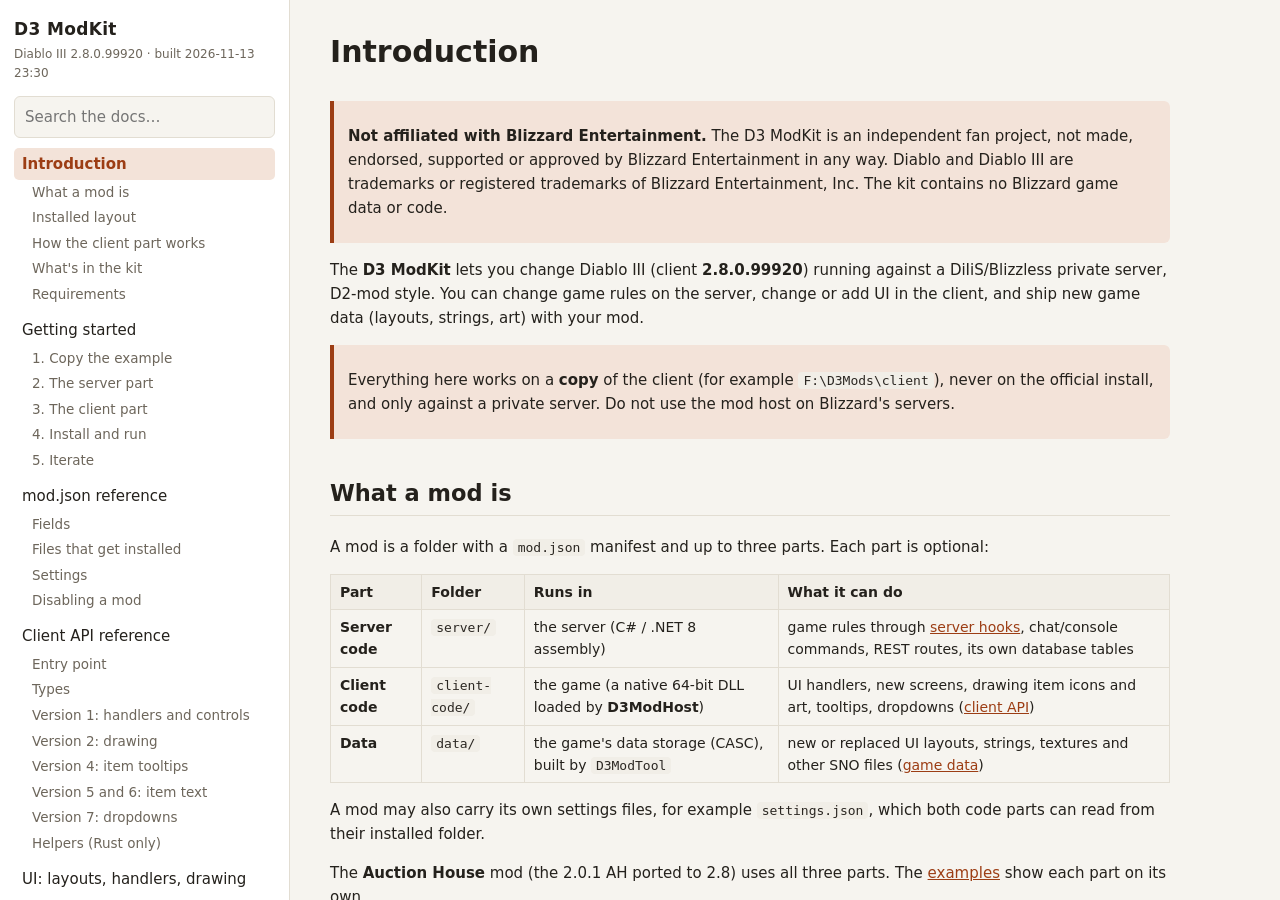
==== commit 06bbc7ea: "D3ModTool import-gltf: skinned models, animations and monster actors A glTF with a skin now becomes " ====
--- a/docs/index.html
+++ b/docs/index.html
@@ -67,7 +67,7 @@
 <button class="menu" id="menu">☰ Docs</button>
 <nav id="nav">
   <h1>D3 ModKit</h1>
-  <div class="built">Diablo III 2.8.0.99920 · built 2026-11-13 20:22</div>
+  <div class="built">Diablo III 2.8.0.99920 · built 2026-11-13 23:30</div>
   <input id="search" type="search" placeholder="Search the docs…" autocomplete="off">
   <div id="results"></div>
   <ul id="toc"></ul>
@@ -77,7 +77,7 @@
 </nav>
 <main id="main"><article id="page"></article></main>
 <script>
-const DOCS = [{"id":"introduction","title":"Introduction","html":"\u003Ch1 id=\u0022introduction\u0022\u003EIntroduction\u003C/h1\u003E\n\u003Cblockquote\u003E\n\u003Cp\u003E\u003Cstrong\u003ENot affiliated with Blizzard Entertainment.\u003C/strong\u003E The D3 ModKit is an independent fan project, not made, endorsed, supported or approved by Blizzard Entertainment in any way. Diablo and Diablo III are trademarks or registered trademarks of Blizzard Entertainment, Inc. The kit contains no Blizzard game data or code.\u003C/p\u003E\n\u003C/blockquote\u003E\n\u003Cp\u003EThe \u003Cstrong\u003ED3 ModKit\u003C/strong\u003E lets you change Diablo III (client \u003Cstrong\u003E2.8.0.99920\u003C/strong\u003E) running against a DiIiS/Blizzless private server, D2-mod style. You can change game rules on the server, change or add UI in the client, and ship new game data (layouts, strings, art) with your mod.\u003C/p\u003E\n\u003Cblockquote\u003E\n\u003Cp\u003EEverything here works on a \u003Cstrong\u003Ecopy\u003C/strong\u003E of the client (for example \u003Ccode\u003EF:\\D3Mods\\client\u003C/code\u003E), never on the official install, and only against a private server. Do not use the mod host on Blizzard\u0027s servers.\u003C/p\u003E\n\u003C/blockquote\u003E\n\u003Ch2 id=\u0022introduction--what-a-mod-is\u0022\u003EWhat a mod is\u003C/h2\u003E\n\u003Cp\u003EA mod is a folder with a \u003Ccode\u003Emod.json\u003C/code\u003E manifest and up to three parts. Each part is optional:\u003C/p\u003E\n\u003Ctable\u003E\n\u003Cthead\u003E\n\u003Ctr\u003E\n\u003Cth\u003EPart\u003C/th\u003E\n\u003Cth\u003EFolder\u003C/th\u003E\n\u003Cth\u003ERuns in\u003C/th\u003E\n\u003Cth\u003EWhat it can do\u003C/th\u003E\n\u003C/tr\u003E\n\u003C/thead\u003E\n\u003Ctbody\u003E\n\u003Ctr\u003E\n\u003Ctd\u003E\u003Cstrong\u003EServer code\u003C/strong\u003E\u003C/td\u003E\n\u003Ctd\u003E\u003Ccode\u003Eserver/\u003C/code\u003E\u003C/td\u003E\n\u003Ctd\u003Ethe server (C# / .NET 8 assembly)\u003C/td\u003E\n\u003Ctd\u003Egame rules through \u003Ca href=\u0022#server-api--server-hooks\u0022\u003Eserver hooks\u003C/a\u003E, chat/console commands, REST routes, its own database tables\u003C/td\u003E\n\u003C/tr\u003E\n\u003Ctr\u003E\n\u003Ctd\u003E\u003Cstrong\u003EClient code\u003C/strong\u003E\u003C/td\u003E\n\u003Ctd\u003E\u003Ccode\u003Eclient-code/\u003C/code\u003E\u003C/td\u003E\n\u003Ctd\u003Ethe game (a native 64-bit DLL loaded by \u003Cstrong\u003ED3ModHost\u003C/strong\u003E)\u003C/td\u003E\n\u003Ctd\u003EUI handlers, new screens, drawing item icons and art, tooltips, dropdowns (\u003Ca href=\u0022#client-api\u0022\u003Eclient API\u003C/a\u003E)\u003C/td\u003E\n\u003C/tr\u003E\n\u003Ctr\u003E\n\u003Ctd\u003E\u003Cstrong\u003EData\u003C/strong\u003E\u003C/td\u003E\n\u003Ctd\u003E\u003Ccode\u003Edata/\u003C/code\u003E\u003C/td\u003E\n\u003Ctd\u003Ethe game\u0027s data storage (CASC), built by \u003Ccode\u003ED3ModTool\u003C/code\u003E\u003C/td\u003E\n\u003Ctd\u003Enew or replaced UI layouts, strings, textures and other SNO files (\u003Ca href=\u0022#game-data\u0022\u003Egame data\u003C/a\u003E)\u003C/td\u003E\n\u003C/tr\u003E\n\u003C/tbody\u003E\n\u003C/table\u003E\n\u003Cp\u003EA mod may also carry its own settings files, for example \u003Ccode\u003Esettings.json\u003C/code\u003E, which both code parts can read from their installed folder.\u003C/p\u003E\n\u003Cp\u003EThe \u003Cstrong\u003EAuction House\u003C/strong\u003E mod (the 2.0.1 AH ported to 2.8) uses all three parts. The \u003Ca href=\u0022#examples\u0022\u003Eexamples\u003C/a\u003E show each part on its own.\u003C/p\u003E\n\u003Ch2 id=\u0022introduction--installed-layout\u0022\u003EInstalled layout\u003C/h2\u003E\n\u003Cp\u003EThe server and the players install mods; mod authors never edit the game or the server.\u003C/p\u003E\n\u003Cpre\u003E\u003Ccode\u003E\u0026lt;server\u0026gt;\\Blizzless.dll\n\u0026lt;server\u0026gt;\\Mods\\\u0026lt;mod id\u0026gt;\\mod.json, settings.json, server\\*.dll\n\n\u0026lt;game\u0026gt;\\x64\\Diablo III64.exe\n\u0026lt;game\u0026gt;\\ModHost\\D3ModHost.dll, d3inject.exe       the client mod host\n\u0026lt;game\u0026gt;\\Mods\\\u0026lt;mod id\u0026gt;\\mod.json, settings.json, client-code\\*.dll, data\\...\n\u003C/code\u003E\u003C/pre\u003E\n\u003Cp\u003E\u003Ccode\u003ED3ModTool mod-install \u0026lt;modDir\u0026gt; --server \u0026lt;server\u0026gt; --client \u0026lt;game\u0026gt;\u003C/code\u003E creates this layout from a mod\u0027s source folder, and builds every installed mod\u0027s \u003Ccode\u003Edata\u003C/code\u003E into the game copy. See \u003Ca href=\u0022#tools\u0022\u003ETools\u003C/a\u003E.\u003C/p\u003E\n\u003Ch2 id=\u0022introduction--how-the-client-part-works\u0022\u003EHow the client part works\u003C/h2\u003E\n\u003Cp\u003E\u003Ccode\u003Ed3inject.exe\u003C/code\u003E starts the game suspended, loads \u003Ccode\u003ED3ModHost.dll\u003C/code\u003E into it, then lets it run. The host:\u003C/p\u003E\n\u003Col\u003E\n\u003Cli\u003Ehooks the game\u0027s UI handler lookup, so a layout can name a handler that only a mod provides;\u003C/li\u003E\n\u003Cli\u003Eloads every mod DLL in \u003Ccode\u003E\u0026lt;game\u0026gt;\\Mods\\*\\client-code\\\u003C/code\u003E and calls its \u003Ccode\u003Ed3mod_init\u003C/code\u003E;\u003C/li\u003E\n\u003Cli\u003Ehands each plugin the \u003Cstrong\u003EHostApi\u003C/strong\u003E table: find controls, set text, wrap handlers, draw icons and art, show item tooltips, fill dropdowns, and more.\u003C/li\u003E\n\u003C/ol\u003E\n\u003Cp\u003EPlugins contain \u003Cstrong\u003Eno game addresses\u003C/strong\u003E. Only the host knows the exe, so a client patch needs a new host, not new mods.\u003C/p\u003E\n\u003Cp\u003EThe host writes a log to \u003Ccode\u003E\u0026lt;game\u0026gt;\\D3ModHost.log\u003C/code\u003E. Every plugin line there is prefixed with its mod id.\u003C/p\u003E\n\u003Ch2 id=\u0022introduction--whats-in-the-kit\u0022\u003EWhat\u0027s in the kit\u003C/h2\u003E\n\u003Ctable\u003E\n\u003Cthead\u003E\n\u003Ctr\u003E\n\u003Cth\u003EFolder\u003C/th\u003E\n\u003Cth\u003EContents\u003C/th\u003E\n\u003C/tr\u003E\n\u003C/thead\u003E\n\u003Ctbody\u003E\n\u003Ctr\u003E\n\u003Ctd\u003E\u003Ccode\u003Esdk/rust/d3modapi\u003C/code\u003E\u003C/td\u003E\n\u003Ctd\u003Ethe API crate (the canonical definition)\u003C/td\u003E\n\u003C/tr\u003E\n\u003Ctr\u003E\n\u003Ctd\u003E\u003Ccode\u003Esdk/c/d3modapi.h\u003C/code\u003E\u003C/td\u003E\n\u003Ctd\u003EC/C\u002B\u002B header, and the reference layout for other languages\u003C/td\u003E\n\u003C/tr\u003E\n\u003Ctr\u003E\n\u003Ctd\u003E\u003Ccode\u003Esdk/csharp/D3ModApi.cs\u003C/code\u003E\u003C/td\u003E\n\u003Ctd\u003EC# binding for NativeAOT plugins\u003C/td\u003E\n\u003C/tr\u003E\n\u003Ctr\u003E\n\u003Ctd\u003E\u003Ccode\u003Eexamples/\u003C/code\u003E\u003C/td\u003E\n\u003Ctd\u003E\u003Ccode\u003Egold-rate\u003C/code\u003E (server hook \u002B Rust client), \u003Ccode\u003Ehello-csharp\u003C/code\u003E (C# client)\u003C/td\u003E\n\u003C/tr\u003E\n\u003Ctr\u003E\n\u003Ctd\u003E\u003Ccode\u003Edocs/\u003C/code\u003E\u003C/td\u003E\n\u003Ctd\u003Ethese docs (\u003Ccode\u003Esrc/*.md\u003C/code\u003E, built to \u003Ccode\u003Eindex.html\u003C/code\u003E with \u003Ccode\u003ED3ModTool docs-build\u003C/code\u003E)\u003C/td\u003E\n\u003C/tr\u003E\n\u003Ctr\u003E\n\u003Ctd\u003E\u003Ccode\u003Ehost/\u003C/code\u003E\u003C/td\u003E\n\u003Ctd\u003Esource of the client mod host (\u003Ccode\u003ED3ModHost.dll\u003C/code\u003E, \u003Ccode\u003Ed3inject.exe\u003C/code\u003E)\u003C/td\u003E\n\u003C/tr\u003E\n\u003Ctr\u003E\n\u003Ctd\u003E\u003Ccode\u003Etools/\u003C/code\u003E\u003C/td\u003E\n\u003Ctd\u003Esource of \u003Ccode\u003ED3ModTool\u003C/code\u003E and \u003Ccode\u003ED3Casc.Lib\u003C/code\u003E\u003C/td\u003E\n\u003C/tr\u003E\n\u003Ctr\u003E\n\u003Ctd\u003E\u003Ccode\u003Escripts/\u003C/code\u003E\u003C/td\u003E\n\u003Ctd\u003E\u003Ccode\u003Ebuild.ps1\u003C/code\u003E builds the host, the tool and the docs; \u003Ccode\u003Epackage.ps1\u003C/code\u003E makes a binary release\u003C/td\u003E\n\u003C/tr\u003E\n\u003Ctr\u003E\n\u003Ctd\u003E\u003Ccode\u003Ebin/\u003C/code\u003E\u003C/td\u003E\n\u003Ctd\u003Ein a binary release only: \u003Ccode\u003ED3ModHost.dll\u003C/code\u003E, \u003Ccode\u003Ed3inject.exe\u003C/code\u003E, \u003Ccode\u003ED3ModTool\u003C/code\u003E\u003C/td\u003E\n\u003C/tr\u003E\n\u003C/tbody\u003E\n\u003C/table\u003E\n\u003Ch2 id=\u0022introduction--requirements\u0022\u003ERequirements\u003C/h2\u003E\n\u003Cul\u003E\n\u003Cli\u003EThe Diablo III 2.8.0.99920 client, as a separate copy for modding.\u003C/li\u003E\n\u003Cli\u003EA DiIiS/Blizzless server with the mod loader (the \u003Ccode\u003EMods\u003C/code\u003E folder support and \u003Ccode\u003EDiIiS_NA.Mods\u003C/code\u003E API).\u003C/li\u003E\n\u003Cli\u003ETo build mods:\n\u003Cul\u003E\n\u003Cli\u003Ethe .NET 8 SDK for server parts and C# client parts;\u003C/li\u003E\n\u003Cli\u003ERust (\u003Ccode\u003Ex86_64-pc-windows-msvc\u003C/code\u003E) for Rust client parts;\u003C/li\u003E\n\u003Cli\u003Ethe MSVC build tools for C/C\u002B\u002B client parts and for C# NativeAOT.\u003C/li\u003E\n\u003C/ul\u003E\n\u003C/li\u003E\n\u003C/ul\u003E\n","text":"Introduction\nNot affiliated with Blizzard Entertainment. The D3 ModKit is an independent fan project, not made, endorsed, supported or approved by Blizzard Entertainment in any way. Diablo and Diablo III are trademarks or registered trademarks of Blizzard Entertainment, Inc. The kit contains no Blizzard game data or code.\nThe D3 ModKit lets you change Diablo III (client 2.8.0.99920) running against a DiIiS/Blizzless private server, D2-mod style. You can change game rules on the server, change or add UI in the client, and ship new game data (layouts, strings, art) with your mod.\nEverything here works on a copy of the client (for example F:\\D3Mods\\client), never on the official install, and only against a private server. Do not use the mod host on Blizzard\u0027s servers.\nWhat a mod is\nA mod is a folder with a mod.json manifest and up to three parts. Each part is optional:\nPart Folder Runs in What it can do Server code server/ the server (C# / .NET 8 assembly) game rules through server hooks, chat/console commands, REST routes, its own database tables Client code client-code/ the game (a native 64-bit DLL loaded by D3ModHost) UI handlers, new screens, drawing item icons and art, tooltips, dropdowns (client API) Data data/ the game\u0027s data storage (CASC), built by D3ModTool new or replaced UI layouts, strings, textures and other SNO files (game data) A mod may also carry its own settings files, for example settings.json, which both code parts can read from their installed folder.\nThe Auction House mod (the 2.0.1 AH ported to 2.8) uses all three parts. The examples show each part on its own.\nInstalled layout\nThe server and the players install mods; mod authors never edit the game or the server.\nserver\\Blizzless.dll\nserver\\Mods\\mod id\\mod.json, settings.json, server\\*.dll\n\ngame\\x64\\Diablo III64.exe\ngame\\ModHost\\D3ModHost.dll, d3inject.exe       the client mod host\ngame\\Mods\\mod id\\mod.json, settings.json, client-code\\*.dll, data\\...\nD3ModTool mod-install \u003CmodDir\u003E --server \u003Cserver\u003E --client \u003Cgame\u003E creates this layout from a mod\u0027s source folder, and builds every installed mod\u0027s data into the game copy. See Tools.\nHow the client part works\nd3inject.exe starts the game suspended, loads D3ModHost.dll into it, then lets it run. The host:\nhooks the game\u0027s UI handler lookup, so a layout can name a handler that only a mod provides;\nloads every mod DLL in \u003Cgame\u003E\\Mods\\*\\client-code\\ and calls its d3mod_init;\nhands each plugin the HostApi table: find controls, set text, wrap handlers, draw icons and art, show item tooltips, fill dropdowns, and more.\nPlugins contain no game addresses. Only the host knows the exe, so a client patch needs a new host, not new mods.\nThe host writes a log to \u003Cgame\u003E\\D3ModHost.log. Every plugin line there is prefixed with its mod id.\nWhat\u0027s in the kit\nFolder Contents sdk/rust/d3modapi the API crate (the canonical definition) sdk/c/d3modapi.h C/C\u002B\u002B header, and the reference layout for other languages sdk/csharp/D3ModApi.cs C# binding for NativeAOT plugins examples/ gold-rate (server hook \u002B Rust client), hello-csharp (C# client) docs/ these docs (src/*.md, built to index.html with D3ModTool docs-build) host/ source of the client mod host (D3ModHost.dll, d3inject.exe) tools/ source of D3ModTool and D3Casc.Lib scripts/ build.ps1 builds the host, the tool and the docs; package.ps1 makes a binary release bin/ in a binary release only: D3ModHost.dll, d3inject.exe, D3ModTool Requirements\nThe Diablo III 2.8.0.99920 client, as a separate copy for modding.\nA DiIiS/Blizzless server with the mod loader (the Mods folder support and DiIiS_NA.Mods API).\nTo build mods:\nthe .NET 8 SDK for server parts and C# client parts;\nRust (x86_64-pc-windows-msvc) for Rust client parts;\nthe MSVC build tools for C/C\u002B\u002B client parts and for C# NativeAOT.\n","sections":[{"id":"introduction--what-a-mod-is","title":"What a mod is"},{"id":"introduction--installed-layout","title":"Installed layout"},{"id":"introduction--how-the-client-part-works","title":"How the client part works"},{"id":"introduction--whats-in-the-kit","title":"What\u0027s in the kit"},{"id":"introduction--requirements","title":"Requirements"}]},{"id":"getting-started","title":"Getting started","html":"\u003Ch1 id=\u0022getting-started\u0022\u003EGetting started\u003C/h1\u003E\n\u003Cp\u003EThis walks through the \u003Ccode\u003Egold-rate\u003C/code\u003E example: a mod that multiplies gold drops on the server and shows the rate on the main menu.\u003C/p\u003E\n\u003Ch2 id=\u0022getting-started--copy-the-example\u0022\u003E1. Copy the example\u003C/h2\u003E\n\u003Cp\u003ECopy \u003Ccode\u003Eexamples/gold-rate\u003C/code\u003E to a folder of your own and give it a new id in \u003Ccode\u003Emod.json\u003C/code\u003E. Ids are lower-case words with dashes, and they must be unique, because they name the installed folder.\u003C/p\u003E\n\u003Cpre\u003E\u003Ccode class=\u0022language-json\u0022\u003E{\n  \u0026quot;id\u0026quot;: \u0026quot;my-gold-mod\u0026quot;,\n  \u0026quot;name\u0026quot;: \u0026quot;My Gold Mod\u0026quot;,\n  \u0026quot;version\u0026quot;: \u0026quot;1.0.0\u0026quot;,\n  \u0026quot;build\u0026quot;: \u0026quot;2.8.0.99920\u0026quot;,\n  \u0026quot;type\u0026quot;: \u0026quot;both\u0026quot;,\n  \u0026quot;server\u0026quot;: { \u0026quot;assembly\u0026quot;: \u0026quot;server/GoldRate.Server.dll\u0026quot;, \u0026quot;source\u0026quot;: \u0026quot;server-src/\u0026quot; },\n  \u0026quot;client_code\u0026quot;: { \u0026quot;dll\u0026quot;: \u0026quot;client-code/gold_rate_client.dll\u0026quot;, \u0026quot;source\u0026quot;: \u0026quot;client-src/\u0026quot; }\n}\n\u003C/code\u003E\u003C/pre\u003E\n\u003Ch2 id=\u0022getting-started--the-server-part\u0022\u003E2. The server part\u003C/h2\u003E\n\u003Cp\u003E\u003Ccode\u003Eserver-src/GoldRateMod.cs\u003C/code\u003E has one class that implements \u003Ccode\u003EIServerMod\u003C/code\u003E. The server creates it at startup and calls \u003Ccode\u003EInitialize\u003C/code\u003E:\u003C/p\u003E\n\u003Cpre\u003E\u003Ccode class=\u0022language-csharp\u0022\u003Epublic void Initialize(ServerModContext context)\n{\n    // read settings.json from the installed folder, then:\n    context.Hooks.OnGoldDrop(e =\u0026gt; e.Amount = (int)Math.Round(e.Amount * Multiplier));\n}\n\u003C/code\u003E\u003C/pre\u003E\n\u003Cp\u003EThe same assembly also defines a \u003Ccode\u003E[CommandGroup(\u0026quot;goldrate\u0026quot;, ...)]\u003C/code\u003E, so \u003Ccode\u003E!goldrate\u003C/code\u003E and \u003Ccode\u003E!goldrate set 5\u003C/code\u003E work in game chat.\u003C/p\u003E\n\u003Cp\u003EBuild it with \u003Ccode\u003Edotnet build -c Release\u003C/code\u003E. The project references \u003Ccode\u003EBlizzless.dll\u003C/code\u003E from your server folder: set the environment variable \u003Ccode\u003ED3_SERVER_DIR\u003C/code\u003E, or pass \u003Ccode\u003E/p:D3ServerDir=C:\\path\\to\\server\u003C/code\u003E.\u003C/p\u003E\n\u003Ch2 id=\u0022getting-started--the-client-part\u0022\u003E3. The client part\u003C/h2\u003E\n\u003Cp\u003E\u003Ccode\u003Eclient-src/src/lib.rs\u003C/code\u003E exports \u003Ccode\u003Ed3mod_init\u003C/code\u003E. It reads \u003Ccode\u003Esettings.json\u003C/code\u003E, then wraps the main menu\u0027s per-frame update handler:\u003C/p\u003E\n\u003Cpre\u003E\u003Ccode class=\u0022language-rust\u0022\u003E#[no_mangle]\npub unsafe extern \u0026quot;C\u0026quot; fn d3mod_init(host: *const api::HostApi, mod_id: *const c_char, mod_dir: *const c_char) -\u0026gt; i32 {\n    if !api::set_api(host, mod_id) { return 1; }\n    api::register_wrapper(\u0026quot;UIBattlenet_Campaign_OnUpdate\u0026quot;, menu_update);\n    0\n}\n\nunsafe extern \u0026quot;system\u0026quot; fn menu_update(original: api::Handler, a: usize, b: usize, c: usize, d: usize) -\u0026gt; usize {\n    let result = original(a, b, c, d);          // the game\u0027s own update first\n    api::set_text(api::find(START_BUTTON), \u0026quot;Start Game (Gold x3)\u0026quot;);\n    result\n}\n\u003C/code\u003E\u003C/pre\u003E\n\u003Cp\u003EBuild it with \u003Ccode\u003Ecargo build --release\u003C/code\u003E, then copy \u003Ccode\u003Etarget/release/gold_rate_client.dll\u003C/code\u003E to \u003Ccode\u003Eclient-code/\u003C/code\u003E.\u003C/p\u003E\n\u003Ch2 id=\u0022getting-started--install-and-run\u0022\u003E4. Install and run\u003C/h2\u003E\n\u003Cpre\u003E\u003Ccode class=\u0022language-bat\u0022\u003ED3ModTool mod-install C:\\mods\\my-gold-mod --server C:\\D3Server --client F:\\D3Mods\\client\nD3ModTool modhost-install C:\\ModKit\\bin --client F:\\D3Mods\\client\n\u003C/code\u003E\u003C/pre\u003E\n\u003Cp\u003EThe second command is only needed once per game copy.\u003C/p\u003E\n\u003Cp\u003EThen:\u003C/p\u003E\n\u003Col\u003E\n\u003Cli\u003EStart (or restart) the server. Its console shows \u003Ccode\u003EMod loaded: My Gold Mod 1.0.0 (my-gold-mod) - server code: GoldRate.Server.dll\u003C/code\u003E.\u003C/li\u003E\n\u003Cli\u003EStart the game copy through the host:\n\u003Cpre\u003E\u003Ccode class=\u0022language-bat\u0022\u003EF:\\D3Mods\\client\\ModHost\\d3inject.exe \u0026quot;F:\\D3Mods\\client\\x64\\Diablo III64.exe\u0026quot; F:\\D3Mods\\client\\ModHost\\D3ModHost.dll OnlineService.SSO=true -launch -uid diablo3\n\u003C/code\u003E\u003C/pre\u003E\nA launcher can do this step for you.\u003C/li\u003E\n\u003Cli\u003EThe main menu now reads \u003Cstrong\u003ESTART GAME (GOLD X3)\u003C/strong\u003E, and \u003Ccode\u003ED3ModHost.log\u003C/code\u003E lists \u003Ccode\u003Eclient mod loaded: My Gold Mod ...\u003C/code\u003E.\u003C/li\u003E\n\u003C/ol\u003E\n\u003Ch2 id=\u0022getting-started--iterate\u0022\u003E5. Iterate\u003C/h2\u003E\n\u003Cul\u003E\n\u003Cli\u003EClose the game before rebuilding client code. The game keeps the DLL loaded.\u003C/li\u003E\n\u003Cli\u003EStop the server before rebuilding server code, for the same reason.\u003C/li\u003E\n\u003Cli\u003E\u003Ccode\u003ED3ModTool mod-install\u003C/code\u003E replaces the installed folder as a whole every time.\u003C/li\u003E\n\u003Cli\u003EUse \u003Ccode\u003Eapi::log(...)\u003C/code\u003E freely. Lines go to \u003Ccode\u003ED3ModHost.log\u003C/code\u003E, prefixed with your mod id.\u003C/li\u003E\n\u003Cli\u003ETo find a control\u0027s path, call \u003Ccode\u003Eapi::dump_controls(\u0026quot;SomeText\u0026quot;)\u003C/code\u003E. It logs every registered control whose path contains the text. See \u003Ca href=\u0022#ui--finding-controls\u0022\u003EFinding controls\u003C/a\u003E.\u003C/li\u003E\n\u003C/ul\u003E\n","text":"Getting started\nThis walks through the gold-rate example: a mod that multiplies gold drops on the server and shows the rate on the main menu.\n1. Copy the example\nCopy examples/gold-rate to a folder of your own and give it a new id in mod.json. Ids are lower-case words with dashes, and they must be unique, because they name the installed folder.\n{\n  id: my-gold-mod,\n  name: My Gold Mod,\n  version: 1.0.0,\n  build: 2.8.0.99920,\n  type: both,\n  server: { assembly: server/GoldRate.Server.dll, source: server-src/ },\n  client_code: { dll: client-code/gold_rate_client.dll, source: client-src/ }\n}\n2. The server part\nserver-src/GoldRateMod.cs has one class that implements IServerMod. The server creates it at startup and calls Initialize:\npublic void Initialize(ServerModContext context)\n{\n    // read settings.json from the installed folder, then:\n    context.Hooks.OnGoldDrop(e = e.Amount = (int)Math.Round(e.Amount * Multiplier));\n}\nThe same assembly also defines a [CommandGroup(\u0022goldrate\u0022, ...)], so !goldrate and !goldrate set 5 work in game chat.\nBuild it with dotnet build -c Release. The project references Blizzless.dll from your server folder: set the environment variable D3_SERVER_DIR, or pass /p:D3ServerDir=C:\\path\\to\\server.\n3. The client part\nclient-src/src/lib.rs exports d3mod_init. It reads settings.json, then wraps the main menu\u0027s per-frame update handler:\n#[no_mangle]\npub unsafe extern C fn d3mod_init(host: *const api::HostApi, mod_id: *const c_char, mod_dir: *const c_char) - i32 {\n    if !api::set_api(host, mod_id) { return 1; }\n    api::register_wrapper(UIBattlenet_Campaign_OnUpdate, menu_update);\n    0\n}\n\nunsafe extern system fn menu_update(original: api::Handler, a: usize, b: usize, c: usize, d: usize) - usize {\n    let result = original(a, b, c, d);          // the game\u0027s own update first\n    api::set_text(api::find(START_BUTTON), Start Game (Gold x3));\n    result\n}\nBuild it with cargo build --release, then copy target/release/gold_rate_client.dll to client-code/.\n4. Install and run\nD3ModTool mod-install C:\\mods\\my-gold-mod --server C:\\D3Server --client F:\\D3Mods\\client\nD3ModTool modhost-install C:\\ModKit\\bin --client F:\\D3Mods\\client\nThe second command is only needed once per game copy.\nThen:\nStart (or restart) the server. Its console shows Mod loaded: My Gold Mod 1.0.0 (my-gold-mod) - server code: GoldRate.Server.dll.\nStart the game copy through the host:\nF:\\D3Mods\\client\\ModHost\\d3inject.exe F:\\D3Mods\\client\\x64\\Diablo III64.exe F:\\D3Mods\\client\\ModHost\\D3ModHost.dll OnlineService.SSO=true -launch -uid diablo3\nA launcher can do this step for you.\nThe main menu now reads START GAME (GOLD X3), and D3ModHost.log lists client mod loaded: My Gold Mod ....\n5. Iterate\nClose the game before rebuilding client code. The game keeps the DLL loaded.\nStop the server before rebuilding server code, for the same reason.\nD3ModTool mod-install replaces the installed folder as a whole every time.\nUse api::log(...) freely. Lines go to D3ModHost.log, prefixed with your mod id.\nTo find a control\u0027s path, call api::dump_controls(\u0022SomeText\u0022). It logs every registered control whose path contains the text. See Finding controls.\n","sections":[{"id":"getting-started--copy-the-example","title":"1. Copy the example"},{"id":"getting-started--the-server-part","title":"2. The server part"},{"id":"getting-started--the-client-part","title":"3. The client part"},{"id":"getting-started--install-and-run","title":"4. Install and run"},{"id":"getting-started--iterate","title":"5. Iterate"}]},{"id":"mod-json","title":"mod.json reference","html":"\u003Ch1 id=\u0022mod.json-reference\u0022\u003Emod.json reference\u003C/h1\u003E\n\u003Cp\u003EEvery mod folder has a \u003Ccode\u003Emod.json\u003C/code\u003E. Comments (\u003Ccode\u003E//\u003C/code\u003E) and trailing commas are allowed. Unknown keys are ignored, so you can use \u003Ccode\u003E_comment\u003C/code\u003E keys for notes.\u003C/p\u003E\n\u003Ch2 id=\u0022mod-json--fields\u0022\u003EFields\u003C/h2\u003E\n\u003Ctable\u003E\n\u003Cthead\u003E\n\u003Ctr\u003E\n\u003Cth\u003EKey\u003C/th\u003E\n\u003Cth\u003EType\u003C/th\u003E\n\u003Cth\u003EMeaning\u003C/th\u003E\n\u003C/tr\u003E\n\u003C/thead\u003E\n\u003Ctbody\u003E\n\u003Ctr\u003E\n\u003Ctd\u003E\u003Ccode\u003Eid\u003C/code\u003E\u003C/td\u003E\n\u003Ctd\u003Estring\u003C/td\u003E\n\u003Ctd\u003EUnique id: lower-case, dashes. Names the installed folder \u003Ccode\u003EMods\\\u0026lt;id\u0026gt;\u003C/code\u003E. Defaults to the folder name.\u003C/td\u003E\n\u003C/tr\u003E\n\u003Ctr\u003E\n\u003Ctd\u003E\u003Ccode\u003Ename\u003C/code\u003E\u003C/td\u003E\n\u003Ctd\u003Estring\u003C/td\u003E\n\u003Ctd\u003EDisplay name (logs, lists).\u003C/td\u003E\n\u003C/tr\u003E\n\u003Ctr\u003E\n\u003Ctd\u003E\u003Ccode\u003Eversion\u003C/code\u003E\u003C/td\u003E\n\u003Ctd\u003Estring\u003C/td\u003E\n\u003Ctd\u003EYour version, e.g. \u003Ccode\u003E1.2.0\u003C/code\u003E.\u003C/td\u003E\n\u003C/tr\u003E\n\u003Ctr\u003E\n\u003Ctd\u003E\u003Ccode\u003Ebuild\u003C/code\u003E\u003C/td\u003E\n\u003Ctd\u003Estring\u003C/td\u003E\n\u003Ctd\u003EThe client build the mod is made for: \u003Ccode\u003E2.8.0.99920\u003C/code\u003E.\u003C/td\u003E\n\u003C/tr\u003E\n\u003Ctr\u003E\n\u003Ctd\u003E\u003Ccode\u003Etype\u003C/code\u003E\u003C/td\u003E\n\u003Ctd\u003E\u003Ccode\u003E\u0026quot;both\u0026quot;\u003C/code\u003E | \u003Ccode\u003E\u0026quot;server\u0026quot;\u003C/code\u003E | \u003Ccode\u003E\u0026quot;client\u0026quot;\u003C/code\u003E\u003C/td\u003E\n\u003Ctd\u003EWhich sides install it. \u003Ccode\u003Eserver\u003C/code\u003E mods are not copied to the game; \u003Ccode\u003Eclient\u003C/code\u003E mods are not copied to the server. Default \u003Ccode\u003Eboth\u003C/code\u003E.\u003C/td\u003E\n\u003C/tr\u003E\n\u003Ctr\u003E\n\u003Ctd\u003E\u003Ccode\u003Eenabled\u003C/code\u003E\u003C/td\u003E\n\u003Ctd\u003Ebool\u003C/td\u003E\n\u003Ctd\u003E\u003Ccode\u003Efalse\u003C/code\u003E makes both loaders skip the mod, and the data build leave it out.\u003C/td\u003E\n\u003C/tr\u003E\n\u003Ctr\u003E\n\u003Ctd\u003E\u003Ccode\u003Edescription\u003C/code\u003E\u003C/td\u003E\n\u003Ctd\u003Estring\u003C/td\u003E\n\u003Ctd\u003EFree text.\u003C/td\u003E\n\u003C/tr\u003E\n\u003Ctr\u003E\n\u003Ctd\u003E\u003Ccode\u003Erequires\u003C/code\u003E\u003C/td\u003E\n\u003Ctd\u003Estring[]\u003C/td\u003E\n\u003Ctd\u003EIds of mods that must load first (client plugins and data are ordered by this).\u003C/td\u003E\n\u003C/tr\u003E\n\u003Ctr\u003E\n\u003Ctd\u003E\u003Ccode\u003Eserver\u003C/code\u003E\u003C/td\u003E\n\u003Ctd\u003Eobject\u003C/td\u003E\n\u003Ctd\u003E\u003Ccode\u003E{\u0026quot;assembly\u0026quot;: \u0026quot;server/X.dll\u0026quot;, \u0026quot;source\u0026quot;: \u0026quot;server-src/\u0026quot;}\u003C/code\u003E: the server assembly, and where its project is. Without \u003Ccode\u003Eassembly\u003C/code\u003E, every \u003Ccode\u003Eserver\\*.dll\u003C/code\u003E is loaded.\u003C/td\u003E\n\u003C/tr\u003E\n\u003Ctr\u003E\n\u003Ctd\u003E\u003Ccode\u003Eclient_code\u003C/code\u003E\u003C/td\u003E\n\u003Ctd\u003Eobject\u003C/td\u003E\n\u003Ctd\u003E\u003Ccode\u003E{\u0026quot;dll\u0026quot;: \u0026quot;client-code/x.dll\u0026quot;, \u0026quot;source\u0026quot;: \u0026quot;client-src/\u0026quot;}\u003C/code\u003E: the client plugin DLL, and its project (a \u003Ccode\u003ECargo.toml\u003C/code\u003E or a \u003Ccode\u003E.csproj\u003C/code\u003E for NativeAOT).\u003C/td\u003E\n\u003C/tr\u003E\n\u003Ctr\u003E\n\u003Ctd\u003E\u003Ccode\u003Eadds\u003C/code\u003E, \u003Ccode\u003Ereplaces\u003C/code\u003E\u003C/td\u003E\n\u003Ctd\u003Earrays\u003C/td\u003E\n\u003Ctd\u003EOptional notes listing the data files the mod adds or replaces. The build decides this from each file\u0027s SNO id; see \u003Ca href=\u0022#game-data\u0022\u003EGame data\u003C/a\u003E.\u003C/td\u003E\n\u003C/tr\u003E\n\u003C/tbody\u003E\n\u003C/table\u003E\n\u003Ch2 id=\u0022mod-json--files-that-get-installed\u0022\u003EFiles that get installed\u003C/h2\u003E\n\u003Ctable\u003E\n\u003Cthead\u003E\n\u003Ctr\u003E\n\u003Cth\u003EInto\u003C/th\u003E\n\u003Cth\u003EWhat\u003C/th\u003E\n\u003C/tr\u003E\n\u003C/thead\u003E\n\u003Ctbody\u003E\n\u003Ctr\u003E\n\u003Ctd\u003Eserver \u003Ccode\u003EMods\\\u0026lt;id\u0026gt;\\\u003C/code\u003E\u003C/td\u003E\n\u003Ctd\u003E\u003Ccode\u003Emod.json\u003C/code\u003E, every top-level \u003Ccode\u003E*.json\u003C/code\u003E (settings), the folder of \u003Ccode\u003Eserver.assembly\u003C/code\u003E\u003C/td\u003E\n\u003C/tr\u003E\n\u003Ctr\u003E\n\u003Ctd\u003Egame \u003Ccode\u003EMods\\\u0026lt;id\u0026gt;\\\u003C/code\u003E\u003C/td\u003E\n\u003Ctd\u003E\u003Ccode\u003Emod.json\u003C/code\u003E, every top-level \u003Ccode\u003E*.json\u003C/code\u003E, the folder of \u003Ccode\u003Eclient_code.dll\u003C/code\u003E, \u003Ccode\u003Edata\\\u003C/code\u003E\u003C/td\u003E\n\u003C/tr\u003E\n\u003C/tbody\u003E\n\u003C/table\u003E\n\u003Cp\u003ESources, build scripts and notes are never installed.\u003C/p\u003E\n\u003Ch2 id=\u0022mod-json--settings\u0022\u003ESettings\u003C/h2\u003E\n\u003Cp\u003EPut mod settings in a top-level JSON file, for example \u003Ccode\u003Esettings.json\u003C/code\u003E. Both parts read it from their installed folder:\u003C/p\u003E\n\u003Cul\u003E\n\u003Cli\u003Eserver: \u003Ccode\u003EServerModContext.Directory\u003C/code\u003E;\u003C/li\u003E\n\u003Cli\u003Eclient: the \u003Ccode\u003Emod_dir\u003C/code\u003E argument of \u003Ccode\u003Ed3mod_init\u003C/code\u003E.\u003C/li\u003E\n\u003C/ul\u003E\n\u003Cp\u003EA server owner edits \u003Ccode\u003E\u0026lt;server\u0026gt;\\Mods\\\u0026lt;id\u0026gt;\\settings.json\u003C/code\u003E and restarts the server.\u003C/p\u003E\n\u003Ch2 id=\u0022mod-json--disabling-a-mod\u0022\u003EDisabling a mod\u003C/h2\u003E\n\u003Cp\u003EUse any of these:\u003C/p\u003E\n\u003Cul\u003E\n\u003Cli\u003Eset \u003Ccode\u003E\u0026quot;enabled\u0026quot;: false\u003C/code\u003E in the installed \u003Ccode\u003Emod.json\u003C/code\u003E;\u003C/li\u003E\n\u003Cli\u003Eremove the folder with \u003Ccode\u003ED3ModTool mod-uninstall \u0026lt;id\u0026gt; --server ... --client ...\u003C/code\u003E;\u003C/li\u003E\n\u003Cli\u003Eclient only: set the environment variable \u003Ccode\u003ED3MODS_DISABLE=id1,id2\u003C/code\u003E.\u003C/li\u003E\n\u003C/ul\u003E\n","text":"mod.json reference\nEvery mod folder has a mod.json. Comments (//) and trailing commas are allowed. Unknown keys are ignored, so you can use _comment keys for notes.\nFields\nKey Type Meaning id string Unique id: lower-case, dashes. Names the installed folder Mods\\\u003Cid\u003E. Defaults to the folder name. name string Display name (logs, lists). version string Your version, e.g. 1.2.0. build string The client build the mod is made for: 2.8.0.99920. type \u0022both\u0022 | \u0022server\u0022 | \u0022client\u0022 Which sides install it. server mods are not copied to the game; client mods are not copied to the server. Default both. enabled bool false makes both loaders skip the mod, and the data build leave it out. description string Free text. requires string[] Ids of mods that must load first (client plugins and data are ordered by this). server object {\u0022assembly\u0022: \u0022server/X.dll\u0022, \u0022source\u0022: \u0022server-src/\u0022}: the server assembly, and where its project is. Without assembly, every server\\*.dll is loaded. client_code object {\u0022dll\u0022: \u0022client-code/x.dll\u0022, \u0022source\u0022: \u0022client-src/\u0022}: the client plugin DLL, and its project (a Cargo.toml or a .csproj for NativeAOT). adds, replaces arrays Optional notes listing the data files the mod adds or replaces. The build decides this from each file\u0027s SNO id; see Game data. Files that get installed\nInto What server Mods\\\u003Cid\u003E\\ mod.json, every top-level *.json (settings), the folder of server.assembly game Mods\\\u003Cid\u003E\\ mod.json, every top-level *.json, the folder of client_code.dll, data\\ Sources, build scripts and notes are never installed.\nSettings\nPut mod settings in a top-level JSON file, for example settings.json. Both parts read it from their installed folder:\nserver: ServerModContext.Directory;\nclient: the mod_dir argument of d3mod_init.\nA server owner edits \u003Cserver\u003E\\Mods\\\u003Cid\u003E\\settings.json and restarts the server.\nDisabling a mod\nUse any of these:\nset \u0022enabled\u0022: false in the installed mod.json;\nremove the folder with D3ModTool mod-uninstall \u003Cid\u003E --server ... --client ...;\nclient only: set the environment variable D3MODS_DISABLE=id1,id2.\n","sections":[{"id":"mod-json--fields","title":"Fields"},{"id":"mod-json--files-that-get-installed","title":"Files that get installed"},{"id":"mod-json--settings","title":"Settings"},{"id":"mod-json--disabling-a-mod","title":"Disabling a mod"}]},{"id":"client-api","title":"Client API reference","html":"\u003Ch1 id=\u0022client-api-reference\u0022\u003EClient API reference\u003C/h1\u003E\n\u003Cp\u003EThe host passes plugins a \u003Ccode\u003EHostApi\u003C/code\u003E table (C: \u003Ccode\u003ED3HostApi\u003C/code\u003E, C#: \u003Ccode\u003ED3HostApi\u003C/code\u003E). This page lists every entry, with the Rust wrapper from \u003Ccode\u003Ed3modapi\u003C/code\u003E in brackets. \u003Cstrong\u003EAPI version: 7.\u003C/strong\u003E\u003C/p\u003E\n\u003Cblockquote\u003E\n\u003Cp\u003E\u003Cstrong\u003ECompatibility.\u003C/strong\u003E Entries are only ever appended to the end of the table, with the version raised by one. Nothing is removed or reordered. A plugin checks \u003Ccode\u003Eapi-\u0026gt;version \u0026gt;= the version it was built for\u003C/code\u003E, so newer hosts run older plugins.\u003C/p\u003E\n\u003C/blockquote\u003E\n\u003Ch2 id=\u0022client-api--entry-point\u0022\u003EEntry point\u003C/h2\u003E\n\u003Cpre\u003E\u003Ccode class=\u0022language-c\u0022\u003Eint32_t d3mod_init(const D3HostApi *api, const char *mod_id, const char *mod_dir);\n\u003C/code\u003E\u003C/pre\u003E\n\u003Cul\u003E\n\u003Cli\u003EThe host calls it \u003Cstrong\u003Eonce\u003C/strong\u003E, on the game thread, before the game resolves any UI handler.\u003C/li\u003E\n\u003Cli\u003E\u003Ccode\u003Emod_id\u003C/code\u003E is your id from \u003Ccode\u003Emod.json\u003C/code\u003E.\u003C/li\u003E\n\u003Cli\u003E\u003Ccode\u003Emod_dir\u003C/code\u003E is your installed folder: read your settings and files from there.\u003C/li\u003E\n\u003Cli\u003EReturn \u003Ccode\u003E0\u003C/code\u003E on success. Any other value means \u0026quot;not loaded\u0026quot;, and the host logs the code.\u003C/li\u003E\n\u003Cli\u003ERust: call \u003Ccode\u003Ed3modapi::set_api(api, mod_id)\u003C/code\u003E first; it returns \u003Ccode\u003Efalse\u003C/code\u003E if the host is too old.\u003C/li\u003E\n\u003Cli\u003EC#: call \u003Ccode\u003ED3.Init(api, modId)\u003C/code\u003E first.\u003C/li\u003E\n\u003C/ul\u003E\n\u003Cp\u003E\u003Cstrong\u003EThreading.\u003C/strong\u003E Every API function must be called on the game thread: from \u003Ccode\u003Ed3mod_init\u003C/code\u003E, a UI handler, a wrapper or a draw hook. To do slow work (network, files), use your own thread, then apply the results from a handler that runs every frame, such as a wrapped \u003Ccode\u003E..._OnUpdate\u003C/code\u003E.\u003C/p\u003E\n\u003Ch2 id=\u0022client-api--types\u0022\u003ETypes\u003C/h2\u003E\n\u003Ctable\u003E\n\u003Cthead\u003E\n\u003Ctr\u003E\n\u003Cth\u003EType\u003C/th\u003E\n\u003Cth\u003EMeaning\u003C/th\u003E\n\u003C/tr\u003E\n\u003C/thead\u003E\n\u003Ctbody\u003E\n\u003Ctr\u003E\n\u003Ctd\u003E\u003Ccode\u003EControl\u003C/code\u003E\u003C/td\u003E\n\u003Ctd\u003EAn opaque pointer to a game UI control. \u003Ccode\u003Enull\u003C/code\u003E = not found. Every Rust wrapper is null-safe.\u003C/td\u003E\n\u003C/tr\u003E\n\u003Ctr\u003E\n\u003Ctd\u003E\u003Ccode\u003EHandler\u003C/code\u003E\u003C/td\u003E\n\u003Ctd\u003E\u003Ccode\u003Efn(rcx, rdx, r8, r9) -\u0026gt; usize\u003C/code\u003E: a UI handler as the game calls it. For click handlers, \u003Ccode\u003Ercx\u003C/code\u003E is the clicked control\u0027s handle (compare it with \u003Ccode\u003Eis_control\u003C/code\u003E).\u003C/td\u003E\n\u003C/tr\u003E\n\u003Ctr\u003E\n\u003Ctd\u003E\u003Ccode\u003EWrapper\u003C/code\u003E\u003C/td\u003E\n\u003Ctd\u003E\u003Ccode\u003Efn(original, rcx, rdx, r8, r9) -\u0026gt; usize\u003C/code\u003E: wraps a handler the game has. Call \u003Ccode\u003Eoriginal\u003C/code\u003E to keep the game\u0027s behaviour.\u003C/td\u003E\n\u003C/tr\u003E\n\u003Ctr\u003E\n\u003Ctd\u003E\u003Ccode\u003EDrawFn\u003C/code\u003E / \u003Ccode\u003EDrawWrapper\u003C/code\u003E\u003C/td\u003E\n\u003Ctd\u003E\u003Ccode\u003Efn(flag, depth) -\u0026gt; usize\u003C/code\u003E / \u003Ccode\u003Efn(original, flag, depth)\u003C/code\u003E: draw hooks, see \u003Ca href=\u0022#ui--drawing\u0022\u003EDrawing\u003C/a\u003E.\u003C/td\u003E\n\u003C/tr\u003E\n\u003Ctr\u003E\n\u003Ctd\u003Erect\u003C/td\u003E\n\u003Ctd\u003E\u003Ccode\u003E[left, top, right, bottom]\u003C/code\u003E in \u003Cstrong\u003EUI units\u003C/strong\u003E: the screen is 1600 \u00D7 1200 at any resolution; the host maps them to pixels.\u003C/td\u003E\n\u003C/tr\u003E\n\u003C/tbody\u003E\n\u003C/table\u003E\n\u003Ch2 id=\u0022client-api--version-1-handlers-and-controls\u0022\u003EVersion 1: handlers and controls\u003C/h2\u003E\n\u003Ch3 id=\u0022client-api--log\u0022\u003Elog\u003C/h3\u003E\n\u003Cp\u003E\u003Ccode\u003Evoid log(const char *line)\u003C/code\u003E [\u003Ccode\u003Elog(\u0026amp;str)\u003C/code\u003E]\u003C/p\u003E\n\u003Cp\u003EWrites one line to \u003Ccode\u003E\u0026lt;game\u0026gt;\\D3ModHost.log\u003C/code\u003E. The Rust and C# wrappers prefix your mod id.\u003C/p\u003E\n\u003Ch3 id=\u0022client-api--register_handler\u0022\u003Eregister_handler\u003C/h3\u003E\n\u003Cp\u003E\u003Ccode\u003Eint32_t register_handler(const char *name, Handler f)\u003C/code\u003E [\u003Ccode\u003Eregister_handler(name, f) -\u0026gt; bool\u003C/code\u003E]\u003C/p\u003E\n\u003Cp\u003EProvides a UI handler name that the exe \u003Cstrong\u003Edoes not\u003C/strong\u003E have. Use it for handlers your own layouts name, or 2.0.1 names in ported layouts. Returns 0 on success, or 1 if another mod already registered the name; the first registration wins. If the exe \u003Cem\u003Edoes\u003C/em\u003E have the name, your handler is not used and the host logs a hint to use a wrapper.\u003C/p\u003E\n\u003Ch3 id=\u0022client-api--register_wrapper\u0022\u003Eregister_wrapper\u003C/h3\u003E\n\u003Cp\u003E\u003Ccode\u003Eint32_t register_wrapper(const char *name, Wrapper w)\u003C/code\u003E [\u003Ccode\u003Eregister_wrapper(name, w) -\u0026gt; bool\u003C/code\u003E]\u003C/p\u003E\n\u003Cp\u003EWraps a handler the exe \u003Cstrong\u003Edoes\u003C/strong\u003E have. Your wrapper runs instead and receives the original. Several mods can wrap the same name: they chain in load order, and the first one registered is the innermost. There are 32 wrapper slots in total.\u003C/p\u003E\n\u003Ch3 id=\u0022client-api--find_control\u0022\u003Efind_control\u003C/h3\u003E\n\u003Cp\u003E\u003Ccode\u003EControl find_control(const char *full_path)\u003C/code\u003E [\u003Ccode\u003Efind(path)\u003C/code\u003E]\u003C/p\u003E\n\u003Cp\u003EA control by its full path, for example \u003Ccode\u003ERoot.NormalLayer.BattleNetCampaign_main.LayoutRoot.Menu.PlayGameButton\u003C/code\u003E. Returns null when it does not exist, for example when the screen is not built yet.\u003C/p\u003E\n\u003Ch3 id=\u0022client-api--child_of\u0022\u003Echild_of\u003C/h3\u003E\n\u003Cp\u003E\u003Ccode\u003EControl child_of(Control c, const char *relative)\u003C/code\u003E [\u003Ccode\u003Echild(c, \u0026quot;.Child.Grandchild\u0026quot;)\u003C/code\u003E]\u003C/p\u003E\n\u003Cp\u003EA descendant by relative path, starting with a dot. Works for list rows and template instances, where full paths are not registered.\u003C/p\u003E\n\u003Ch3 id=\u0022client-api--set_visible-set_text-get_text\u0022\u003Eset_visible / set_text / get_text\u003C/h3\u003E\n\u003Cul\u003E\n\u003Cli\u003E\u003Ccode\u003Evoid set_visible(Control, int32_t)\u003C/code\u003E [\u003Ccode\u003Eshow(c, bool)\u003C/code\u003E]\u003C/li\u003E\n\u003Cli\u003E\u003Ccode\u003Evoid set_text(Control, const char *utf8)\u003C/code\u003E [\u003Ccode\u003Eset_text(c, \u0026amp;str)\u003C/code\u003E]\u003C/li\u003E\n\u003Cli\u003E\u003Ccode\u003Eintptr_t get_text(Control, uint8_t *buf, size_t len)\u003C/code\u003E [\u003Ccode\u003Eget_text(c) -\u0026gt; Option\u0026lt;String\u0026gt;\u003C/code\u003E]: returns the length, or -1.\u003C/li\u003E\n\u003C/ul\u003E\n\u003Cp\u003EText can carry the game\u0027s markup, for example \u003Ccode\u003E{icon:gold}\u003C/code\u003E, \u003Ccode\u003E{c:ff99bbff}colored{/c}\u003C/code\u003E and \u003Ccode\u003E\\n\u003C/code\u003E. \u003Ccode\u003Eset_text\u003C/code\u003E leaves dropdowns alone; use the combo functions for those.\u003C/p\u003E\n\u003Ch3 id=\u0022client-api--pin_sno-create_layout\u0022\u003Epin_sno / create_layout\u003C/h3\u003E\n\u003Cul\u003E\n\u003Cli\u003E\u003Ccode\u003Evoid pin_sno(int32_t sno)\u003C/code\u003E [\u003Ccode\u003Epin_sno\u003C/code\u003E]\u003C/li\u003E\n\u003Cli\u003E\u003Ccode\u003EControl create_layout(int32_t sno)\u003C/code\u003E [\u003Ccode\u003Ecreate_layout(sno)\u003C/code\u003E]\u003C/li\u003E\n\u003C/ul\u003E\n\u003Cp\u003EBuilds a UI layout SNO (yours from \u003Ccode\u003Edata/\u003C/code\u003E, or a stock one) into \u003Ccode\u003ERoot.NormalLayer\u003C/code\u003E, registered as \u003Ccode\u003ERoot.NormalLayer.\u0026lt;LayoutName\u0026gt;_main\u003C/code\u003E. A layout that another layout uses as a template must be pinned before the outer one is built.\u003C/p\u003E\n\u003Cp\u003E\u003Cstrong\u003EScreens are torn down when the player joins or leaves a game.\u003C/strong\u003E Check with \u003Ccode\u003Efind(...)\u003C/code\u003E whether your root still exists, and rebuild it if not. Reset any cached row counts when you do.\u003C/p\u003E\n\u003Ch3 id=\u0022client-api--list_add_item-list_get_item\u0022\u003Elist_add_item / list_get_item\u003C/h3\u003E\n\u003Cul\u003E\n\u003Cli\u003E\u003Ccode\u003Eint32_t list_add_item(Control list)\u003C/code\u003E [\u003Ccode\u003Elist_add\u003C/code\u003E]: adds a row from the list box\u0027s template and returns its index.\u003C/li\u003E\n\u003Cli\u003E\u003Ccode\u003EControl list_get_item(Control list, int32_t index)\u003C/code\u003E [\u003Ccode\u003Elist_get\u003C/code\u003E]\u003C/li\u003E\n\u003C/ul\u003E\n\u003Cp\u003EWorks on list boxes (control type 13). \u003Cstrong\u003EOnly address rows you created:\u003C/strong\u003E \u003Ccode\u003Elist_get_item\u003C/code\u003E on a missing index returns garbage, which crashes when used. Keep your own row count.\u003C/p\u003E\n\u003Ch3 id=\u0022client-api--is_control\u0022\u003Eis_control\u003C/h3\u003E\n\u003Cp\u003E\u003Ccode\u003Eint32_t is_control(uintptr_t handler_rcx, Control c)\u003C/code\u003E [\u003Ccode\u003Eis_control(rcx, c) -\u0026gt; bool\u003C/code\u003E]\u003C/p\u003E\n\u003Cp\u003EWhether a click handler\u0027s \u003Ccode\u003Ercx\u003C/code\u003E is this control. Use it to tell which list row\u0027s button was clicked.\u003C/p\u003E\n\u003Ch3 id=\u0022client-api--login_token\u0022\u003Elogin_token\u003C/h3\u003E\n\u003Cp\u003E\u003Ccode\u003Eintptr_t login_token(uint8_t *buf, size_t len)\u003C/code\u003E [\u003Ccode\u003Elogin_token()\u003C/code\u003E]\u003C/p\u003E\n\u003Cp\u003EThe player\u0027s login token, used to authenticate your mod\u0027s REST calls to its server part. \u003Cstrong\u003EIt contains the password: only send it in a POST body\u003C/strong\u003E to your own server, and never log it.\u003C/p\u003E\n\u003Ch3 id=\u0022client-api--dump_controls\u0022\u003Edump_controls\u003C/h3\u003E\n\u003Cp\u003E\u003Ccode\u003Evoid dump_controls(const char *needle)\u003C/code\u003E [\u003Ccode\u003Edump_controls(\u0026amp;str)\u003C/code\u003E]\u003C/p\u003E\n\u003Cp\u003EDiagnostics: logs up to 80 registered controls whose stored path contains \u003Ccode\u003Eneedle\u003C/code\u003E, plus a total. See \u003Ca href=\u0022#ui--finding-controls\u0022\u003EFinding controls\u003C/a\u003E.\u003C/p\u003E\n\u003Ch2 id=\u0022client-api--version-2-drawing\u0022\u003EVersion 2: drawing\u003C/h2\u003E\n\u003Cp\u003EThese work only \u003Cstrong\u003Einside a draw hook\u003C/strong\u003E; see \u003Ca href=\u0022#ui--drawing\u0022\u003EDrawing\u003C/a\u003E.\u003C/p\u003E\n\u003Ctable\u003E\n\u003Cthead\u003E\n\u003Ctr\u003E\n\u003Cth\u003EEntry\u003C/th\u003E\n\u003Cth\u003ERust\u003C/th\u003E\n\u003Cth\u003ENotes\u003C/th\u003E\n\u003C/tr\u003E\n\u003C/thead\u003E\n\u003Ctbody\u003E\n\u003Ctr\u003E\n\u003Ctd\u003E\u003Ccode\u003Eregister_draw(name, DrawWrapper)\u003C/code\u003E\u003C/td\u003E\n\u003Ctd\u003E\u003Ccode\u003Eregister_draw\u003C/code\u003E\u003C/td\u003E\n\u003Ctd\u003EWraps one of the 9 stock draw-hook names (\u003Ccode\u003EDRAW_HOOK_NAMES\u003C/code\u003E). One wrapper per name. Returns 4 if drawing is disabled because the exe check failed.\u003C/td\u003E\n\u003C/tr\u003E\n\u003Ctr\u003E\n\u003Ctd\u003E\u003Ccode\u003Econtrol_rect(Control, float[4]) -\u0026gt; 0 ok\u003C/code\u003E\u003C/td\u003E\n\u003Ctd\u003E\u003Ccode\u003Econtrol_rect(c) -\u0026gt; Option\u0026lt;[f32;4]\u0026gt;\u003C/code\u003E\u003C/td\u003E\n\u003Ctd\u003EThe control\u0027s rectangle in UI units.\u003C/td\u003E\n\u003C/tr\u003E\n\u003Ctr\u003E\n\u003Ctd\u003E\u003Ccode\u003Emouse_pos(float[2])\u003C/code\u003E\u003C/td\u003E\n\u003Ctd\u003E\u003Ccode\u003Emouse_pos()\u003C/code\u003E\u003C/td\u003E\n\u003Ctd\u003EThe mouse position in UI units.\u003C/td\u003E\n\u003C/tr\u003E\n\u003Ctr\u003E\n\u003Ctd\u003E\u003Ccode\u003Edraw_item_icon(gbid, rect, depth)\u003C/code\u003E\u003C/td\u003E\n\u003Ctd\u003E\u003Ccode\u003Edraw_item_icon\u003C/code\u003E\u003C/td\u003E\n\u003Ctd\u003EAn item\u0027s inventory icon (by GBID), aspect-fitted into the rectangle.\u003C/td\u003E\n\u003C/tr\u003E\n\u003Ctr\u003E\n\u003Ctd\u003E\u003Ccode\u003Edraw_texture(name, rect, argb, depth) -\u0026gt; 0 drawn / 1 missing\u003C/code\u003E\u003C/td\u003E\n\u003Ctd\u003E\u003Ccode\u003Edraw_texture(...) -\u0026gt; bool\u003C/code\u003E\u003C/td\u003E\n\u003Ctd\u003EAny UI texture by name, for example \u003Ccode\u003EUI:Stash_Slot_Empty\u003C/code\u003E or \u003Ccode\u003EUI:Quality_Large_Inventory_Legendary\u003C/code\u003E, stretched over the rectangle and tinted by \u003Ccode\u003Eargb\u003C/code\u003E (\u003Ccode\u003E0xFFFFFFFF\u003C/code\u003E = unchanged).\u003C/td\u003E\n\u003C/tr\u003E\n\u003C/tbody\u003E\n\u003C/table\u003E\n\u003Ch2 id=\u0022client-api--version-4-item-tooltips\u0022\u003EVersion 4: item tooltips\u003C/h2\u003E\n\u003Cp\u003E\u003Ccode\u003Eint32_t show_item_tooltip(hover, generator, len, gbid, class, male, anchor)\u003C/code\u003E [\u003Ccode\u003Eshow_item_tooltip(hover, \u0026amp;[u8], gbid, class, male, Option\u0026lt;rect\u0026gt;) -\u0026gt; bool\u003C/code\u003E]\u003C/p\u003E\n\u003Cp\u003ECall it from a \u003Cstrong\u003Etooltip handler\u003C/strong\u003E: a layout style 105 handler, called every frame while its control is hovered; \u003Ccode\u003Ehover\u003C/code\u003E is that handler\u0027s \u003Ccode\u003Ercx\u003C/code\u003E. It shows the game\u0027s real item tooltip for a serialized \u003Ccode\u003ED3.Items.Generator\u003C/code\u003E protobuf (the item\u0027s saved form, which the server can produce).\u003C/p\u003E\n\u003Cul\u003E\n\u003Cli\u003E\u003Ccode\u003Eclass\u003C/code\u003E is the class index for the \u0026quot;equipped\u0026quot; comparison, or -1.\u003C/li\u003E\n\u003Cli\u003E\u003Ccode\u003Emale\u003C/code\u003E picks the gender for gendered item names.\u003C/li\u003E\n\u003Cli\u003E\u003Ccode\u003Eanchor\u003C/code\u003E is an optional rectangle to place the tooltip next to.\u003C/li\u003E\n\u003C/ul\u003E\n\u003Cp\u003EThe Generator\u0027s \u003Ccode\u003Eflags\u003C/code\u003E field sets, among other things, ancient (\u003Ccode\u003E0x400\u003C/code\u003E) and primal (\u003Ccode\u003E0x4000\u003C/code\u003E).\u003C/p\u003E\n\u003Ch2 id=\u0022client-api--version-5-and-6-item-text\u0022\u003EVersion 5 and 6: item text\u003C/h2\u003E\n\u003Cul\u003E\n\u003Cli\u003E\u003Ccode\u003Eitem_name(generator, len, class, male, buf, buf_len) -\u0026gt; len or -1\u003C/code\u003E [\u003Ccode\u003Eitem_name(\u0026amp;[u8], class, male)\u003C/code\u003E]: the localized display name, including rare names.\u003C/li\u003E\n\u003Cli\u003E\u003Ccode\u003Eitem_line(generator, len, class, male, index, buf, buf_len)\u003C/code\u003E [\u003Ccode\u003Eitem_line(..., index)\u003C/code\u003E]: one string of the tooltip. 0 = name, 1 = type line (\u0026quot;Legendary Two-Handed Mace\u0026quot;), 3 = the big number (armor or DPS). Markup is stripped.\u003C/li\u003E\n\u003C/ul\u003E\n\u003Ch2 id=\u0022client-api--version-7-dropdowns\u0022\u003EVersion 7: dropdowns\u003C/h2\u003E\n\u003Cp\u003EDropdowns are layout control type 20 (UIComboBox). Every function returns 0, or non-zero if the control is not a dropdown.\u003C/p\u003E\n\u003Ctable\u003E\n\u003Cthead\u003E\n\u003Ctr\u003E\n\u003Cth\u003EEntry\u003C/th\u003E\n\u003Cth\u003ERust\u003C/th\u003E\n\u003C/tr\u003E\n\u003C/thead\u003E\n\u003Ctbody\u003E\n\u003Ctr\u003E\n\u003Ctd\u003E\u003Ccode\u003Ecombo_set_items(combo, texts[], data[], n)\u003C/code\u003E: replaces the entries; each has a \u003Ccode\u003Eu64\u003C/code\u003E of yours\u003C/td\u003E\n\u003Ctd\u003E\u003Ccode\u003Ecombo_set_items(c, \u0026amp;[(\u0026amp;str, u64)])\u003C/code\u003E\u003C/td\u003E\n\u003C/tr\u003E\n\u003Ctr\u003E\n\u003Ctd\u003E\u003Ccode\u003Ecombo_select(combo, index, fire)\u003C/code\u003E: -1 = none (the placeholder shows); \u003Ccode\u003Efire\u003C/code\u003E also runs the selection-changed handler (style 101)\u003C/td\u003E\n\u003Ctd\u003E\u003Ccode\u003Ecombo_select\u003C/code\u003E\u003C/td\u003E\n\u003C/tr\u003E\n\u003Ctr\u003E\n\u003Ctd\u003E\u003Ccode\u003Ecombo_selected(combo, \u0026amp;index, \u0026amp;data)\u003C/code\u003E\u003C/td\u003E\n\u003Ctd\u003E\u003Ccode\u003Ecombo_selected(c) -\u0026gt; Option\u0026lt;(i32, u64)\u0026gt;\u003C/code\u003E\u003C/td\u003E\n\u003C/tr\u003E\n\u003Ctr\u003E\n\u003Ctd\u003E\u003Ccode\u003Ecombo_set_placeholder(combo, text)\u003C/code\u003E\u003C/td\u003E\n\u003Ctd\u003E\u003Ccode\u003Ecombo_set_placeholder\u003C/code\u003E\u003C/td\u003E\n\u003C/tr\u003E\n\u003C/tbody\u003E\n\u003C/table\u003E\n\u003Cp\u003EThe number of visible rows comes from layout property \u003Ccode\u003E0x87\u003C/code\u003E.\u003C/p\u003E\n\u003Ch2 id=\u0022client-api--helpers-rust-only\u0022\u003EHelpers (Rust only)\u003C/h2\u003E\n\u003Cul\u003E\n\u003Cli\u003E\u003Ccode\u003Ereport_missing(path)\u003C/code\u003E logs, once per path, a control path that does not exist, together with the deepest prefix that does.\u003C/li\u003E\n\u003Cli\u003E\u003Ccode\u003Ec_str(ptr)\u003C/code\u003E copies a C string.\u003C/li\u003E\n\u003C/ul\u003E\n","text":"Client API reference\nThe host passes plugins a HostApi table (C: D3HostApi, C#: D3HostApi). This page lists every entry, with the Rust wrapper from d3modapi in brackets. API version: 7.\nCompatibility. Entries are only ever appended to the end of the table, with the version raised by one. Nothing is removed or reordered. A plugin checks api-\u003Eversion \u003E= the version it was built for, so newer hosts run older plugins.\nEntry point\nint32_t d3mod_init(const D3HostApi *api, const char *mod_id, const char *mod_dir);\nThe host calls it once, on the game thread, before the game resolves any UI handler.\nmod_id is your id from mod.json.\nmod_dir is your installed folder: read your settings and files from there.\nReturn 0 on success. Any other value means \u0022not loaded\u0022, and the host logs the code.\nRust: call d3modapi::set_api(api, mod_id) first; it returns false if the host is too old.\nC#: call D3.Init(api, modId) first.\nThreading. Every API function must be called on the game thread: from d3mod_init, a UI handler, a wrapper or a draw hook. To do slow work (network, files), use your own thread, then apply the results from a handler that runs every frame, such as a wrapped ..._OnUpdate.\nTypes\nType Meaning Control An opaque pointer to a game UI control. null = not found. Every Rust wrapper is null-safe. Handler fn(rcx, rdx, r8, r9) -\u003E usize: a UI handler as the game calls it. For click handlers, rcx is the clicked control\u0027s handle (compare it with is_control). Wrapper fn(original, rcx, rdx, r8, r9) -\u003E usize: wraps a handler the game has. Call original to keep the game\u0027s behaviour. DrawFn / DrawWrapper fn(flag, depth) -\u003E usize / fn(original, flag, depth): draw hooks, see Drawing. rect [left, top, right, bottom] in UI units: the screen is 1600 \u00D7 1200 at any resolution; the host maps them to pixels. Version 1: handlers and controls\nlog\nvoid log(const char *line) [log(\u0026str)]\nWrites one line to \u003Cgame\u003E\\D3ModHost.log. The Rust and C# wrappers prefix your mod id.\nregister_handler\nint32_t register_handler(const char *name, Handler f) [register_handler(name, f) -\u003E bool]\nProvides a UI handler name that the exe does not have. Use it for handlers your own layouts name, or 2.0.1 names in ported layouts. Returns 0 on success, or 1 if another mod already registered the name; the first registration wins. If the exe does have the name, your handler is not used and the host logs a hint to use a wrapper.\nregister_wrapper\nint32_t register_wrapper(const char *name, Wrapper w) [register_wrapper(name, w) -\u003E bool]\nWraps a handler the exe does have. Your wrapper runs instead and receives the original. Several mods can wrap the same name: they chain in load order, and the first one registered is the innermost. There are 32 wrapper slots in total.\nfind_control\nControl find_control(const char *full_path) [find(path)]\nA control by its full path, for example Root.NormalLayer.BattleNetCampaign_main.LayoutRoot.Menu.PlayGameButton. Returns null when it does not exist, for example when the screen is not built yet.\nchild_of\nControl child_of(Control c, const char *relative) [child(c, \u0022.Child.Grandchild\u0022)]\nA descendant by relative path, starting with a dot. Works for list rows and template instances, where full paths are not registered.\nset_visible / set_text / get_text\nvoid set_visible(Control, int32_t) [show(c, bool)]\nvoid set_text(Control, const char *utf8) [set_text(c, \u0026str)]\nintptr_t get_text(Control, uint8_t *buf, size_t len) [get_text(c) -\u003E Option\u003CString\u003E]: returns the length, or -1.\nText can carry the game\u0027s markup, for example {icon:gold}, {c:ff99bbff}colored{/c} and \\n. set_text leaves dropdowns alone; use the combo functions for those.\npin_sno / create_layout\nvoid pin_sno(int32_t sno) [pin_sno]\nControl create_layout(int32_t sno) [create_layout(sno)]\nBuilds a UI layout SNO (yours from data/, or a stock one) into Root.NormalLayer, registered as Root.NormalLayer.\u003CLayoutName\u003E_main. A layout that another layout uses as a template must be pinned before the outer one is built.\nScreens are torn down when the player joins or leaves a game. Check with find(...) whether your root still exists, and rebuild it if not. Reset any cached row counts when you do.\nlist_add_item / list_get_item\nint32_t list_add_item(Control list) [list_add]: adds a row from the list box\u0027s template and returns its index.\nControl list_get_item(Control list, int32_t index) [list_get]\nWorks on list boxes (control type 13). Only address rows you created: list_get_item on a missing index returns garbage, which crashes when used. Keep your own row count.\nis_control\nint32_t is_control(uintptr_t handler_rcx, Control c) [is_control(rcx, c) -\u003E bool]\nWhether a click handler\u0027s rcx is this control. Use it to tell which list row\u0027s button was clicked.\nlogin_token\nintptr_t login_token(uint8_t *buf, size_t len) [login_token()]\nThe player\u0027s login token, used to authenticate your mod\u0027s REST calls to its server part. It contains the password: only send it in a POST body to your own server, and never log it.\ndump_controls\nvoid dump_controls(const char *needle) [dump_controls(\u0026str)]\nDiagnostics: logs up to 80 registered controls whose stored path contains needle, plus a total. See Finding controls.\nVersion 2: drawing\nThese work only inside a draw hook; see Drawing.\nEntry Rust Notes register_draw(name, DrawWrapper) register_draw Wraps one of the 9 stock draw-hook names (DRAW_HOOK_NAMES). One wrapper per name. Returns 4 if drawing is disabled because the exe check failed. control_rect(Control, float[4]) -\u003E 0 ok control_rect(c) -\u003E Option\u003C[f32;4]\u003E The control\u0027s rectangle in UI units. mouse_pos(float[2]) mouse_pos() The mouse position in UI units. draw_item_icon(gbid, rect, depth) draw_item_icon An item\u0027s inventory icon (by GBID), aspect-fitted into the rectangle. draw_texture(name, rect, argb, depth) -\u003E 0 drawn / 1 missing draw_texture(...) -\u003E bool Any UI texture by name, for example UI:Stash_Slot_Empty or UI:Quality_Large_Inventory_Legendary, stretched over the rectangle and tinted by argb (0xFFFFFFFF = unchanged). Version 4: item tooltips\nint32_t show_item_tooltip(hover, generator, len, gbid, class, male, anchor) [show_item_tooltip(hover, \u0026[u8], gbid, class, male, Option\u003Crect\u003E) -\u003E bool]\nCall it from a tooltip handler: a layout style 105 handler, called every frame while its control is hovered; hover is that handler\u0027s rcx. It shows the game\u0027s real item tooltip for a serialized D3.Items.Generator protobuf (the item\u0027s saved form, which the server can produce).\nclass is the class index for the \u0022equipped\u0022 comparison, or -1.\nmale picks the gender for gendered item names.\nanchor is an optional rectangle to place the tooltip next to.\nThe Generator\u0027s flags field sets, among other things, ancient (0x400) and primal (0x4000).\nVersion 5 and 6: item text\nitem_name(generator, len, class, male, buf, buf_len) -\u003E len or -1 [item_name(\u0026[u8], class, male)]: the localized display name, including rare names.\nitem_line(generator, len, class, male, index, buf, buf_len) [item_line(..., index)]: one string of the tooltip. 0 = name, 1 = type line (\u0022Legendary Two-Handed Mace\u0022), 3 = the big number (armor or DPS). Markup is stripped.\nVersion 7: dropdowns\nDropdowns are layout control type 20 (UIComboBox). Every function returns 0, or non-zero if the control is not a dropdown.\nEntry Rust combo_set_items(combo, texts[], data[], n): replaces the entries; each has a u64 of yours combo_set_items(c, \u0026[(\u0026str, u64)]) combo_select(combo, index, fire): -1 = none (the placeholder shows); fire also runs the selection-changed handler (style 101) combo_select combo_selected(combo, \u0026index, \u0026data) combo_selected(c) -\u003E Option\u003C(i32, u64)\u003E combo_set_placeholder(combo, text) combo_set_placeholder The number of visible rows comes from layout property 0x87.\nHelpers (Rust only)\nreport_missing(path) logs, once per path, a control path that does not exist, together with the deepest prefix that does.\nc_str(ptr) copies a C string.\n","sections":[{"id":"client-api--entry-point","title":"Entry point"},{"id":"client-api--types","title":"Types"},{"id":"client-api--version-1-handlers-and-controls","title":"Version 1: handlers and controls"},{"id":"client-api--version-2-drawing","title":"Version 2: drawing"},{"id":"client-api--version-4-item-tooltips","title":"Version 4: item tooltips"},{"id":"client-api--version-5-and-6-item-text","title":"Version 5 and 6: item text"},{"id":"client-api--version-7-dropdowns","title":"Version 7: dropdowns"},{"id":"client-api--helpers-rust-only","title":"Helpers (Rust only)"}]},{"id":"ui","title":"UI: layouts, handlers, drawing","html":"\u003Ch1 id=\u0022ui-layouts-handlers-drawing\u0022\u003EUI: layouts, handlers, drawing\u003C/h1\u003E\n\u003Cp\u003EThe game\u0027s UI is built from \u003Cstrong\u003Elayout files\u003C/strong\u003E (\u003Ccode\u003E.ui\u003C/code\u003E, SNO group UI). A layout is a tree of controls. Each control has a \u003Cstrong\u003Etype\u003C/strong\u003E, numeric \u003Cstrong\u003Eproperties\u003C/strong\u003E (position, size, flags) and \u003Cstrong\u003Estyles\u003C/strong\u003E (strings: handler names, texture names, text keys, template references). A mod can change stock layouts, add new ones (\u003Ccode\u003Edata/Base/UI/*.ui\u003C/code\u003E) and drive them from client code.\u003C/p\u003E\n\u003Ch2 id=\u0022ui--control-paths\u0022\u003EControl paths\u003C/h2\u003E\n\u003Cp\u003EA built layout lives under a layer: \u003Ccode\u003ERoot.NormalLayer.\u0026lt;LayoutName\u0026gt;_main.LayoutRoot....\u003C/code\u003E. For example:\u003C/p\u003E\n\u003Cpre\u003E\u003Ccode\u003ERoot.NormalLayer.BattleNetCampaign_main.LayoutRoot.Menu.PlayGameButton\nRoot.NormalLayer.BattleNetAuctionHouse_main.LayoutRoot.OverlayContainer.PageHeader...\n\u003C/code\u003E\u003C/pre\u003E\n\u003Cul\u003E\n\u003Cli\u003E\u003Ccode\u003Efind(fullPath)\u003C/code\u003E gets a registered control.\u003C/li\u003E\n\u003Cli\u003E\u003Ccode\u003Echild(control, \u0026quot;.A.B\u0026quot;)\u003C/code\u003E gets anything below it. Rows of list boxes and template instances are only reachable this way.\u003C/li\u003E\n\u003C/ul\u003E\n\u003Ch2 id=\u0022ui--finding-controls\u0022\u003EFinding controls\u003C/h2\u003E\n\u003Cul\u003E\n\u003Cli\u003E\u003Ccode\u003ED3ModTool ui-info \u0026lt;file.ui\u0026gt;\u003C/code\u003E lists a layout\u0027s controls, with types and how many styles and properties each has.\u003C/li\u003E\n\u003Cli\u003E\u003Ccode\u003ED3ModTool ui-info \u0026lt;file.ui\u0026gt; --full\u003C/code\u003E also prints every property and style.\u003C/li\u003E\n\u003Cli\u003E\u003Ccode\u003Edump_controls(\u0026quot;text\u0026quot;)\u003C/code\u003E logs the registered controls of the running game whose path contains the text, for example \u003Ccode\u003Edump_controls(\u0026quot;BattleNetCampaign_main\u0026quot;)\u003C/code\u003E.\u003C/li\u003E\n\u003Cli\u003E\u003Ccode\u003Ereport_missing(path)\u003C/code\u003E (Rust) logs the deepest part of a path that exists, which helps when a path is wrong.\u003C/li\u003E\n\u003C/ul\u003E\n\u003Cp\u003EExtract stock layouts with \u003Ccode\u003ED3ModTool casc-extract UI \u0026lt;nameRegex\u0026gt; \u0026lt;outDir\u0026gt;\u003C/code\u003E.\u003C/p\u003E\n\u003Ch2 id=\u0022ui--values-one-id-space\u0022\u003EValues: one id space\u003C/h2\u003E\n\u003Cp\u003EEvery control value has an id from 0 to 0x11B (284 ids), each with a fixed kind, taken from the game\u0027s own table:\u003C/p\u003E\n\u003Cul\u003E\n\u003Cli\u003E\u003Cstrong\u003EStrings\u003C/strong\u003E go in the control\u0027s style array (\u003Ccode\u003Eui-style\u003C/code\u003E).\u003C/li\u003E\n\u003Cli\u003E\u003Cstrong\u003EInts, colours and bools\u003C/strong\u003E go in the int array (\u003Ccode\u003Eui-prop\u003C/code\u003E).\u003C/li\u003E\n\u003Cli\u003E\u003Cstrong\u003EFloats\u003C/strong\u003E go in the float array.\u003C/li\u003E\n\u003C/ul\u003E\n\u003Cp\u003ESo \u0026quot;style 140\u0026quot; and \u0026quot;property 0x8C\u0026quot; are the same id. The UI designer shows every id with its name and meaning.\u003C/p\u003E\n\u003Cp\u003E\u003Cstrong\u003EWhere a value comes from\u003C/strong\u003E, first match wins:\u003C/p\u003E\n\u003Col\u003E\n\u003Cli\u003Ean override from the template instance that contains the control;\u003C/li\u003E\n\u003Cli\u003Ethe control\u0027s own value;\u003C/li\u003E\n\u003Cli\u003Eits named style (0x9D);\u003C/li\u003E\n\u003Cli\u003Eits template (0x9E);\u003C/li\u003E\n\u003Cli\u003Ethe game\u0027s default.\u003C/li\u003E\n\u003C/ol\u003E\n\u003Ch2 id=\u0022ui--control-types\u0022\u003EControl types\u003C/h2\u003E\n\u003Ctable\u003E\n\u003Cthead\u003E\n\u003Ctr\u003E\n\u003Cth\u003EType\u003C/th\u003E\n\u003Cth\u003EClass\u003C/th\u003E\n\u003Cth\u003EType\u003C/th\u003E\n\u003Cth\u003EClass\u003C/th\u003E\n\u003C/tr\u003E\n\u003C/thead\u003E\n\u003Ctbody\u003E\n\u003Ctr\u003E\n\u003Ctd\u003E2\u003C/td\u003E\n\u003Ctd\u003Ewindow / panel\u003C/td\u003E\n\u003Ctd\u003E20\u003C/td\u003E\n\u003Ctd\u003Edropdown\u003C/td\u003E\n\u003C/tr\u003E\n\u003Ctr\u003E\n\u003Ctd\u003E3\u003C/td\u003E\n\u003Ctd\u003Ebutton\u003C/td\u003E\n\u003Ctd\u003E21\u003C/td\u003E\n\u003Ctd\u003E3D actor view\u003C/td\u003E\n\u003C/tr\u003E\n\u003Ctr\u003E\n\u003Ctd\u003E4\u003C/td\u003E\n\u003Ctd\u003Etext\u003C/td\u003E\n\u003Ctd\u003E22\u003C/td\u003E\n\u003Ctd\u003Eradio button\u003C/td\u003E\n\u003C/tr\u003E\n\u003Ctr\u003E\n\u003Ctd\u003E13\u003C/td\u003E\n\u003Ctd\u003Elist box\u003C/td\u003E\n\u003Ctd\u003E28\u003C/td\u003E\n\u003Ctd\u003Eblinker (animated sprite)\u003C/td\u003E\n\u003C/tr\u003E\n\u003Ctr\u003E\n\u003Ctd\u003E14\u003C/td\u003E\n\u003Ctd\u003Elist item (template root)\u003C/td\u003E\n\u003Ctd\u003E30\u003C/td\u003E\n\u003Ctd\u003Eitem button\u003C/td\u003E\n\u003C/tr\u003E\n\u003Ctr\u003E\n\u003Ctd\u003E17\u003C/td\u003E\n\u003Ctd\u003Edraw-hook control\u003C/td\u003E\n\u003Ctd\u003E38\u003C/td\u003E\n\u003Ctd\u003Estack panel\u003C/td\u003E\n\u003C/tr\u003E\n\u003Ctr\u003E\n\u003Ctd\u003E18\u003C/td\u003E\n\u003Ctd\u003Echeck box\u003C/td\u003E\n\u003Ctd\u003E45\u003C/td\u003E\n\u003Ctd\u003Estoryboard (animation, not drawn)\u003C/td\u003E\n\u003C/tr\u003E\n\u003C/tbody\u003E\n\u003C/table\u003E\n\u003Ch2 id=\u0022ui--position-and-size\u0022\u003EPosition and size\u003C/h2\u003E\n\u003Cp\u003E\u003Cstrong\u003ESize and position\u003C/strong\u003E\u003C/p\u003E\n\u003Cul\u003E\n\u003Cli\u003E\u003Ccode\u003E0x07\u003C/code\u003E, \u003Ccode\u003E0x08\u003C/code\u003E are x and y, relative to the parent. \u003Ccode\u003E0x09\u003C/code\u003E, \u003Ccode\u003E0x0A\u003C/code\u003E are width and height. All are in the 1600 \u00D7 1200 design space.\u003C/li\u003E\n\u003Cli\u003EIf \u003Ccode\u003E0x03\u003C/code\u003E or \u003Ccode\u003E0x04\u003C/code\u003E is set, the older absolute form applies instead: left \u003Ccode\u003E0x03\u003C/code\u003E, top \u003Ccode\u003E0x04\u003C/code\u003E, right \u003Ccode\u003E0x05\u003C/code\u003E, bottom \u003Ccode\u003E0x06\u003C/code\u003E.\u003C/li\u003E\n\u003Cli\u003E\u003Ccode\u003E0x0B\u003C/code\u003E/\u003Ccode\u003E0x0C\u003C/code\u003E cap the size (max width/height); \u003Ccode\u003E0x0D\u003C/code\u003E/\u003Ccode\u003E0x0E\u003C/code\u003E set a minimum.\u003C/li\u003E\n\u003Cli\u003E\u003Ccode\u003E0xD1\u003C/code\u003E aligns the control inside its parent: 1 centre horizontally, 2 centre vertically, 3 both, 4 right.\u003C/li\u003E\n\u003C/ul\u003E\n\u003Cp\u003E\u003Cstrong\u003EStack panels\u003C/strong\u003E (type 38) place their visible children one after another:\u003C/p\u003E\n\u003Cul\u003E\n\u003Cli\u003Evertically, or horizontally if \u003Ccode\u003E0x99\u003C/code\u003E is set;\u003C/li\u003E\n\u003Cli\u003Ereversed if \u003Ccode\u003E0x9A\u003C/code\u003E is set;\u003C/li\u003E\n\u003Cli\u003Ewith spacing \u003Ccode\u003E0x9B\u003C/code\u003E and padding \u003Ccode\u003E0xA4\u003C/code\u003E (\u003Ccode\u003E\u0026quot;top,right,bottom,left\u0026quot;\u003C/code\u003E);\u003C/li\u003E\n\u003Cli\u003Ethen the stack takes the size of its content.\u003C/li\u003E\n\u003C/ul\u003E\n\u003Cp\u003E\u003Cstrong\u003EAnchors\u003C/strong\u003E decide where a control goes on screens wider or taller than 4:3:\u003C/p\u003E\n\u003Cul\u003E\n\u003Cli\u003E\u003Ccode\u003E0x8C\u003C/code\u003E (horizontal) is \u003Ccode\u003ELEFT\u003C/code\u003E, \u003Ccode\u003ERIGHT\u003C/code\u003E, \u003Ccode\u003ESTRETCH\u003C/code\u003E or centre.\u003C/li\u003E\n\u003Cli\u003E\u003Ccode\u003E0x8D\u003C/code\u003E (vertical) is \u003Ccode\u003ETOP\u003C/code\u003E, \u003Ccode\u003EBOTTOM\u003C/code\u003E or centre.\u003C/li\u003E\n\u003Cli\u003EA control without an anchor uses its nearest ancestor\u0027s.\u003C/li\u003E\n\u003Cli\u003E\u003Ccode\u003ELEFT\u003C/code\u003E and \u003Ccode\u003ERIGHT\u003C/code\u003E controls move to the real screen edges, so on 16:9 they shift by about 267 units into the side margins.\u003C/li\u003E\n\u003Cli\u003E\u003Ccode\u003ESTRETCH\u003C/code\u003E fills the whole screen.\u003C/li\u003E\n\u003C/ul\u003E\n\u003Ch2 id=\u0022ui--looks\u0022\u003ELooks\u003C/h2\u003E\n\u003Ctable\u003E\n\u003Cthead\u003E\n\u003Ctr\u003E\n\u003Cth\u003EId\u003C/th\u003E\n\u003Cth\u003EMeaning\u003C/th\u003E\n\u003C/tr\u003E\n\u003C/thead\u003E\n\u003Ctbody\u003E\n\u003Ctr\u003E\n\u003Ctd\u003E\u003Ccode\u003E0x10\u003C/code\u003E\u2013\u003Ccode\u003E0x13\u003C/code\u003E\u003C/td\u003E\n\u003Ctd\u003Etexture: normal, hover, pressed, disabled (\u003Ccode\u003EUI:FrameName\u003C/code\u003E)\u003C/td\u003E\n\u003C/tr\u003E\n\u003Ctr\u003E\n\u003Ctd\u003E\u003Ccode\u003E0x14\u003C/code\u003E\u2013\u003Ccode\u003E0x17\u003C/code\u003E\u003C/td\u003E\n\u003Ctd\u003Ebutton icon textures\u003C/td\u003E\n\u003C/tr\u003E\n\u003Ctr\u003E\n\u003Ctd\u003E\u003Ccode\u003E0x1F\u003C/code\u003E\u003C/td\u003E\n\u003Ctd\u003Eanimated sprite\u003C/td\u003E\n\u003C/tr\u003E\n\u003Ctr\u003E\n\u003Ctd\u003E\u003Ccode\u003E0x20\u003C/code\u003E\u003C/td\u003E\n\u003Ctd\u003Esecond texture\u003C/td\u003E\n\u003C/tr\u003E\n\u003Ctr\u003E\n\u003Ctd\u003E\u003Ccode\u003E0x0F\u003C/code\u003E\u003C/td\u003E\n\u003Ctd\u003Ealpha, 0\u2013255\u003C/td\u003E\n\u003C/tr\u003E\n\u003Ctr\u003E\n\u003Ctd\u003E\u003Ccode\u003E0x41\u003C/code\u003E\u003C/td\u003E\n\u003Ctd\u003Etext: a string key \u003Ccode\u003EList:Label\u003C/code\u003E, e.g. \u003Ccode\u003EBnet_Campaign:MenuPlayGame\u003C/code\u003E = \u0026quot;Start Game\u0026quot;\u003C/td\u003E\n\u003C/tr\u003E\n\u003Ctr\u003E\n\u003Ctd\u003E\u003Ccode\u003E0x3A\u003C/code\u003E\u003C/td\u003E\n\u003Ctd\u003Efont (default \u003Ccode\u003EExocetLight\u003C/code\u003E)\u003C/td\u003E\n\u003C/tr\u003E\n\u003Ctr\u003E\n\u003Ctd\u003E\u003Ccode\u003E0x3B\u003C/code\u003E\u003C/td\u003E\n\u003Ctd\u003Efont size (default 24)\u003C/td\u003E\n\u003C/tr\u003E\n\u003Ctr\u003E\n\u003Ctd\u003E\u003Ccode\u003E0x33\u003C/code\u003E\u003C/td\u003E\n\u003Ctd\u003Etext colour, ARGB (default \u003Ccode\u003E0xFFCD9D51\u003C/code\u003E)\u003C/td\u003E\n\u003C/tr\u003E\n\u003Ctr\u003E\n\u003Ctd\u003E\u003Ccode\u003E0x3D\u003C/code\u003E\u003C/td\u003E\n\u003Ctd\u003Ehorizontal text alignment: 1 left, 2 centre, 3 right\u003C/td\u003E\n\u003C/tr\u003E\n\u003Ctr\u003E\n\u003Ctd\u003E\u003Ccode\u003E0x97\u003C/code\u003E\u003C/td\u003E\n\u003Ctd\u003Estarts hidden (show it from code)\u003C/td\u003E\n\u003C/tr\u003E\n\u003Ctr\u003E\n\u003Ctd\u003E\u003Ccode\u003E0x87\u003C/code\u003E\u003C/td\u003E\n\u003Ctd\u003Edropdown: visible rows\u003C/td\u003E\n\u003C/tr\u003E\n\u003Ctr\u003E\n\u003Ctd\u003E\u003Ccode\u003E0xAF\u003C/code\u003E\u2013\u003Ccode\u003E0xB3\u003C/code\u003E\u003C/td\u003E\n\u003Ctd\u003Esounds\u003C/td\u003E\n\u003C/tr\u003E\n\u003Ctr\u003E\n\u003Ctd\u003E\u003Ccode\u003E0x6E\u003C/code\u003E\u003C/td\u003E\n\u003Ctd\u003Etooltip text\u003C/td\u003E\n\u003C/tr\u003E\n\u003C/tbody\u003E\n\u003C/table\u003E\n\u003Cp\u003EA texture name \u003Ccode\u003EUI:Name\u003C/code\u003E is a \u003Cstrong\u003Eframe\u003C/strong\u003E, a named rectangle inside one of the game\u0027s \u003Ccode\u003E2DUI\u2026\u003C/code\u003E textures. Frame names are case sensitive. Use the designer\u0027s Art tab to browse them.\u003C/p\u003E\n\u003Ch2 id=\u0022ui--handlers-and-templates\u0022\u003EHandlers and templates\u003C/h2\u003E\n\u003Ctable\u003E\n\u003Cthead\u003E\n\u003Ctr\u003E\n\u003Cth\u003EId\u003C/th\u003E\n\u003Cth\u003EMeaning\u003C/th\u003E\n\u003C/tr\u003E\n\u003C/thead\u003E\n\u003Ctbody\u003E\n\u003Ctr\u003E\n\u003Ctd\u003E41\u003C/td\u003E\n\u003Ctd\u003Eclick handler name\u003C/td\u003E\n\u003C/tr\u003E\n\u003Ctr\u003E\n\u003Ctd\u003E44\u003C/td\u003E\n\u003Ctd\u003Edraw hook name (type-17 controls); must be one of the 9 stock names\u003C/td\u003E\n\u003C/tr\u003E\n\u003Ctr\u003E\n\u003Ctd\u003E99\u003C/td\u003E\n\u003Ctd\u003Eper-frame update handler\u003C/td\u003E\n\u003C/tr\u003E\n\u003Ctr\u003E\n\u003Ctd\u003E101\u003C/td\u003E\n\u003Ctd\u003Eselection changed (list boxes, dropdowns)\u003C/td\u003E\n\u003C/tr\u003E\n\u003Ctr\u003E\n\u003Ctd\u003E105\u003C/td\u003E\n\u003Ctd\u003Etooltip handler (called every frame while hovered)\u003C/td\u003E\n\u003C/tr\u003E\n\u003Ctr\u003E\n\u003Ctd\u003E157 (\u003Ccode\u003E0x9D\u003C/code\u003E)\u003C/td\u003E\n\u003Ctd\u003Enamed style, from this layout or \u003Ccode\u003ELayout:Style\u003C/code\u003E\u003C/td\u003E\n\u003C/tr\u003E\n\u003Ctr\u003E\n\u003Ctd\u003E158 (\u003Ccode\u003E0x9E\u003C/code\u003E)\u003C/td\u003E\n\u003Ctd\u003Etemplate: the control gets the target\u0027s children and falls back to its values\u003C/td\u003E\n\u003C/tr\u003E\n\u003Ctr\u003E\n\u003Ctd\u003E187 (\u003Ccode\u003E0xBB\u003C/code\u003E)\u003C/td\u003E\n\u003Ctd\u003Elist box row template\u003C/td\u003E\n\u003C/tr\u003E\n\u003Ctr\u003E\n\u003Ctd\u003E1 with value \u003Ccode\u003E\u0026quot;1\u0026quot;\u003C/code\u003E\u003C/td\u003E\n\u003Ctd\u003Emarks a control as a template (not built by itself)\u003C/td\u003E\n\u003C/tr\u003E\n\u003C/tbody\u003E\n\u003C/table\u003E\n\u003Cp\u003E\u003Cstrong\u003EAnimation:\u003C/strong\u003E type-45 storyboards hold tracks. Other controls bind those tracks to x, y, width, height, position, size or alpha.\u003C/p\u003E\n\u003Ch2 id=\u0022ui--handlers\u0022\u003EHandlers\u003C/h2\u003E\n\u003Cp\u003EA layout names a handler with a string style. When the screen is built, the game looks the name up:\u003C/p\u003E\n\u003Cul\u003E\n\u003Cli\u003E\u003Cstrong\u003ENames the exe has\u003C/strong\u003E run the game\u0027s code. Wrap them with \u003Ccode\u003Eregister_wrapper\u003C/code\u003E to run before or after it, or instead of it.\u003C/li\u003E\n\u003Cli\u003E\u003Cstrong\u003ENames the exe lacks\u003C/strong\u003E resolve through the host to a \u003Ccode\u003Eregister_handler\u003C/code\u003E function. That is how your own layout gets behaviour: invent a name such as \u003Ccode\u003EMyMod_OnClick_Buy\u003C/code\u003E, put it in style 41, and register it.\u003C/li\u003E\n\u003C/ul\u003E\n\u003Cp\u003EClick handlers can be called for several mouse events of one click, so make them idempotent. For example, \u0026quot;open\u0026quot; should do nothing if the window is already open.\u003C/p\u003E\n\u003Ch2 id=\u0022ui--list-boxes\u0022\u003EList boxes\u003C/h2\u003E\n\u003Cp\u003EA list box (type 13) has a row template (style 187). From code:\u003C/p\u003E\n\u003Cpre\u003E\u003Ccode class=\u0022language-rust\u0022\u003Elet i = api::list_add(list);                 // a new row, from the template\nlet row = api::list_get(list, i);\napi::set_text(api::child(row, \u0026quot;.ItemName\u0026quot;), \u0026quot;Ring of Royal Grandeur\u0026quot;);\n\u003C/code\u003E\u003C/pre\u003E\n\u003Cp\u003ERows can\u0027t be removed. Keep your own count of rows created, reuse them, and hide the ones you don\u0027t need. \u003Ccode\u003ED3ModTool ui-make-listbox\u003C/code\u003E turns a static row of a layout into a list box with that row as its template.\u003C/p\u003E\n\u003Ch2 id=\u0022ui--drawing\u0022\u003EDrawing\u003C/h2\u003E\n\u003Cp\u003E2.8 resolves draw-hook names (style 44) only from a fixed table of 9 stock names:\u003C/p\u003E\n\u003Cpre\u003E\u003Ccode\u003EUIShop_Draw, UIInventory_Draw, UIInspect_Draw, UIEquipmentManager_DrawInventory, PlayerInspect_InventoryDraw,\nUITransmute_DrawGrid, UIHireling_Draw, UIGameBase_Draw, UIStash_Draw\n\u003C/code\u003E\u003C/pre\u003E\n\u003Cp\u003ETo draw inside your layout:\u003C/p\u003E\n\u003Col\u003E\n\u003Cli\u003EGive your type-17 control the style 44 name of a stock window that is \u003Cstrong\u003Enot shown at the same time\u003C/strong\u003E as yours. At the main menu, for example, the follower window never draws, so \u003Ccode\u003EUIHireling_Draw\u003C/code\u003E is free there. Avoid \u003Ccode\u003EUIGameBase_Draw\u003C/code\u003E.\u003C/li\u003E\n\u003Cli\u003EWrap that name with \u003Ccode\u003Eregister_draw\u003C/code\u003E. In the wrapper, draw only while your screen is shown; otherwise call \u003Ccode\u003Eoriginal\u003C/code\u003E.\u003C/li\u003E\n\u003Cli\u003EDraw with \u003Ccode\u003Edraw_texture\u003C/code\u003E, \u003Ccode\u003Edraw_item_icon\u003C/code\u003E and \u003Ccode\u003Econtrol_rect\u003C/code\u003E, all in UI units.\u003C/li\u003E\n\u003C/ol\u003E\n\u003Cp\u003E\u003Cstrong\u003EDepth:\u003C/strong\u003E draw calls take the frame\u0027s \u003Ccode\u003Edepth\u003C/code\u003E counter. Each draw goes to \u003Ccode\u003Ez = 0.9999 - depth \u00D7 1e-4\u003C/code\u003E and increases the counter. To draw \u003Cem\u003Eover\u003C/em\u003E a later sibling, such as an icon over a dialog frame, advance the counter yourself before drawing.\u003C/p\u003E\n\u003Cp\u003EUseful stock textures:\u003C/p\u003E\n\u003Cul\u003E\n\u003Cli\u003E\u003Ccode\u003EUI:Stash_Slot_Empty\u003C/code\u003E, \u003Ccode\u003EUI:InventoryGrid_Slot\u003C/code\u003E\u003C/li\u003E\n\u003Cli\u003Ethe quality backgrounds \u003Ccode\u003EUI:Quality_{Large|Small}_{Inventory|Equip}_{Magic|Rare|Set|Legendary}\u003C/code\u003E, with an optional suffix \u003Ccode\u003E_Primal\u003C/code\u003E, \u003Ccode\u003E_Primalized\u003C/code\u003E, \u003Ccode\u003E_Sanctified\u003C/code\u003E or \u003Ccode\u003E_SeasonOnly\u003C/code\u003E\u003C/li\u003E\n\u003Cli\u003E\u003Ccode\u003EUI:Tab_Stash01_Selected\u003C/code\u003E \u2026 \u003Ccode\u003EUI:Tab_Stash53_Unselected\u003C/code\u003E\u003C/li\u003E\n\u003Cli\u003E\u003Ccode\u003EUI:SlotFlash_Generic\u003C/code\u003E\u003C/li\u003E\n\u003C/ul\u003E\n\u003Ch2 id=\u0022ui--tooltips\u0022\u003ETooltips\u003C/h2\u003E\n\u003Cp\u003EGive the hovered control a style 105 handler. In it, call \u003Ccode\u003Eshow_item_tooltip(rcx, generator, ...)\u003C/code\u003E every frame while hovered. The tooltip is the game\u0027s own, with stats, sockets, set bonuses, ancient and primal frames, so your server part only has to send the item\u0027s \u003Ccode\u003ED3.Items.Generator\u003C/code\u003E bytes.\u003C/p\u003E\n\u003Ch2 id=\u0022ui--dropdowns\u0022\u003EDropdowns\u003C/h2\u003E\n\u003Cp\u003EA type 20 control. Fill it with \u003Ccode\u003Ecombo_set_items\u003C/code\u003E, read it with \u003Ccode\u003Ecombo_selected\u003C/code\u003E, and react to changes with a style 101 handler. Note that the style 101 handler\u0027s \u003Ccode\u003Ercx\u003C/code\u003E points at the combo\u0027s handle field, not at the combo itself.\u003C/p\u003E\n\u003Ch2 id=\u0022ui--screens-are-rebuilt\u0022\u003EScreens are rebuilt\u003C/h2\u003E\n\u003Cp\u003EJoining or leaving a game tears down the UI screens. A layout you built with \u003Ccode\u003Ecreate_layout\u003C/code\u003E is gone afterwards. Before showing it, check \u003Ccode\u003Efind(\u0026quot;Root.NormalLayer.\u0026lt;Name\u0026gt;_main\u0026quot;)\u003C/code\u003E. If it is null, build it again and reset everything that pointed into the old copy: list row counts, selections, dialogs.\u003C/p\u003E\n","text":"UI: layouts, handlers, drawing\nThe game\u0027s UI is built from layout files (.ui, SNO group UI). A layout is a tree of controls. Each control has a type, numeric properties (position, size, flags) and styles (strings: handler names, texture names, text keys, template references). A mod can change stock layouts, add new ones (data/Base/UI/*.ui) and drive them from client code.\nControl paths\nA built layout lives under a layer: Root.NormalLayer.\u003CLayoutName\u003E_main.LayoutRoot..... For example:\nRoot.NormalLayer.BattleNetCampaign_main.LayoutRoot.Menu.PlayGameButton\nRoot.NormalLayer.BattleNetAuctionHouse_main.LayoutRoot.OverlayContainer.PageHeader...\nfind(fullPath) gets a registered control.\nchild(control, \u0022.A.B\u0022) gets anything below it. Rows of list boxes and template instances are only reachable this way.\nFinding controls\nD3ModTool ui-info \u003Cfile.ui\u003E lists a layout\u0027s controls, with types and how many styles and properties each has.\nD3ModTool ui-info \u003Cfile.ui\u003E --full also prints every property and style.\ndump_controls(\u0022text\u0022) logs the registered controls of the running game whose path contains the text, for example dump_controls(\u0022BattleNetCampaign_main\u0022).\nreport_missing(path) (Rust) logs the deepest part of a path that exists, which helps when a path is wrong.\nExtract stock layouts with D3ModTool casc-extract UI \u003CnameRegex\u003E \u003CoutDir\u003E.\nValues: one id space\nEvery control value has an id from 0 to 0x11B (284 ids), each with a fixed kind, taken from the game\u0027s own table:\nStrings go in the control\u0027s style array (ui-style).\nInts, colours and bools go in the int array (ui-prop).\nFloats go in the float array.\nSo \u0022style 140\u0022 and \u0022property 0x8C\u0022 are the same id. The UI designer shows every id with its name and meaning.\nWhere a value comes from, first match wins:\nan override from the template instance that contains the control;\nthe control\u0027s own value;\nits named style (0x9D);\nits template (0x9E);\nthe game\u0027s default.\nControl types\nType Class Type Class 2 window / panel 20 dropdown 3 button 21 3D actor view 4 text 22 radio button 13 list box 28 blinker (animated sprite) 14 list item (template root) 30 item button 17 draw-hook control 38 stack panel 18 check box 45 storyboard (animation, not drawn) Position and size\nSize and position\n0x07, 0x08 are x and y, relative to the parent. 0x09, 0x0A are width and height. All are in the 1600 \u00D7 1200 design space.\nIf 0x03 or 0x04 is set, the older absolute form applies instead: left 0x03, top 0x04, right 0x05, bottom 0x06.\n0x0B/0x0C cap the size (max width/height); 0x0D/0x0E set a minimum.\n0xD1 aligns the control inside its parent: 1 centre horizontally, 2 centre vertically, 3 both, 4 right.\nStack panels (type 38) place their visible children one after another:\nvertically, or horizontally if 0x99 is set;\nreversed if 0x9A is set;\nwith spacing 0x9B and padding 0xA4 (\u0022top,right,bottom,left\u0022);\nthen the stack takes the size of its content.\nAnchors decide where a control goes on screens wider or taller than 4:3:\n0x8C (horizontal) is LEFT, RIGHT, STRETCH or centre.\n0x8D (vertical) is TOP, BOTTOM or centre.\nA control without an anchor uses its nearest ancestor\u0027s.\nLEFT and RIGHT controls move to the real screen edges, so on 16:9 they shift by about 267 units into the side margins.\nSTRETCH fills the whole screen.\nLooks\nId Meaning 0x10\u20130x13 texture: normal, hover, pressed, disabled (UI:FrameName) 0x14\u20130x17 button icon textures 0x1F animated sprite 0x20 second texture 0x0F alpha, 0\u2013255 0x41 text: a string key List:Label, e.g. Bnet_Campaign:MenuPlayGame = \u0022Start Game\u0022 0x3A font (default ExocetLight) 0x3B font size (default 24) 0x33 text colour, ARGB (default 0xFFCD9D51) 0x3D horizontal text alignment: 1 left, 2 centre, 3 right 0x97 starts hidden (show it from code) 0x87 dropdown: visible rows 0xAF\u20130xB3 sounds 0x6E tooltip text A texture name UI:Name is a frame, a named rectangle inside one of the game\u0027s 2DUI\u2026 textures. Frame names are case sensitive. Use the designer\u0027s Art tab to browse them.\nHandlers and templates\nId Meaning 41 click handler name 44 draw hook name (type-17 controls); must be one of the 9 stock names 99 per-frame update handler 101 selection changed (list boxes, dropdowns) 105 tooltip handler (called every frame while hovered) 157 (0x9D) named style, from this layout or Layout:Style 158 (0x9E) template: the control gets the target\u0027s children and falls back to its values 187 (0xBB) list box row template 1 with value \u00221\u0022 marks a control as a template (not built by itself) Animation: type-45 storyboards hold tracks. Other controls bind those tracks to x, y, width, height, position, size or alpha.\nHandlers\nA layout names a handler with a string style. When the screen is built, the game looks the name up:\nNames the exe has run the game\u0027s code. Wrap them with register_wrapper to run before or after it, or instead of it.\nNames the exe lacks resolve through the host to a register_handler function. That is how your own layout gets behaviour: invent a name such as MyMod_OnClick_Buy, put it in style 41, and register it.\nClick handlers can be called for several mouse events of one click, so make them idempotent. For example, \u0022open\u0022 should do nothing if the window is already open.\nList boxes\nA list box (type 13) has a row template (style 187). From code:\nlet i = api::list_add(list);                 // a new row, from the template\nlet row = api::list_get(list, i);\napi::set_text(api::child(row, .ItemName), Ring of Royal Grandeur);\nRows can\u0027t be removed. Keep your own count of rows created, reuse them, and hide the ones you don\u0027t need. D3ModTool ui-make-listbox turns a static row of a layout into a list box with that row as its template.\nDrawing\n2.8 resolves draw-hook names (style 44) only from a fixed table of 9 stock names:\nUIShop_Draw, UIInventory_Draw, UIInspect_Draw, UIEquipmentManager_DrawInventory, PlayerInspect_InventoryDraw,\nUITransmute_DrawGrid, UIHireling_Draw, UIGameBase_Draw, UIStash_Draw\nTo draw inside your layout:\nGive your type-17 control the style 44 name of a stock window that is not shown at the same time as yours. At the main menu, for example, the follower window never draws, so UIHireling_Draw is free there. Avoid UIGameBase_Draw.\nWrap that name with register_draw. In the wrapper, draw only while your screen is shown; otherwise call original.\nDraw with draw_texture, draw_item_icon and control_rect, all in UI units.\nDepth: draw calls take the frame\u0027s depth counter. Each draw goes to z = 0.9999 - depth \u00D7 1e-4 and increases the counter. To draw over a later sibling, such as an icon over a dialog frame, advance the counter yourself before drawing.\nUseful stock textures:\nUI:Stash_Slot_Empty, UI:InventoryGrid_Slot\nthe quality backgrounds UI:Quality_{Large|Small}_{Inventory|Equip}_{Magic|Rare|Set|Legendary}, with an optional suffix _Primal, _Primalized, _Sanctified or _SeasonOnly\nUI:Tab_Stash01_Selected \u2026 UI:Tab_Stash53_Unselected\nUI:SlotFlash_Generic\nTooltips\nGive the hovered control a style 105 handler. In it, call show_item_tooltip(rcx, generator, ...) every frame while hovered. The tooltip is the game\u0027s own, with stats, sockets, set bonuses, ancient and primal frames, so your server part only has to send the item\u0027s D3.Items.Generator bytes.\nDropdowns\nA type 20 control. Fill it with combo_set_items, read it with combo_selected, and react to changes with a style 101 handler. Note that the style 101 handler\u0027s rcx points at the combo\u0027s handle field, not at the combo itself.\nScreens are rebuilt\nJoining or leaving a game tears down the UI screens. A layout you built with create_layout is gone afterwards. Before showing it, check find(\u0022Root.NormalLayer.\u003CName\u003E_main\u0022). If it is null, build it again and reset everything that pointed into the old copy: list row counts, selections, dialogs.\n","sections":[{"id":"ui--control-paths","title":"Control paths"},{"id":"ui--finding-controls","title":"Finding controls"},{"id":"ui--values-one-id-space","title":"Values: one id space"},{"id":"ui--control-types","title":"Control types"},{"id":"ui--position-and-size","title":"Position and size"},{"id":"ui--looks","title":"Looks"},{"id":"ui--handlers-and-templates","title":"Handlers and templates"},{"id":"ui--handlers","title":"Handlers"},{"id":"ui--list-boxes","title":"List boxes"},{"id":"ui--drawing","title":"Drawing"},{"id":"ui--tooltips","title":"Tooltips"},{"id":"ui--dropdowns","title":"Dropdowns"},{"id":"ui--screens-are-rebuilt","title":"Screens are rebuilt"}]},{"id":"server-api","title":"Server API reference","html":"\u003Ch1 id=\u0022server-api-reference\u0022\u003EServer API reference\u003C/h1\u003E\n\u003Cp\u003EA server part is a .NET 8 class library that references the server\u0027s \u003Ccode\u003EBlizzless.dll\u003C/code\u003E with \u003Ccode\u003EPrivate=false\u003C/code\u003E, so the mod doesn\u0027t ship its own copy. At startup the server loads every \u003Ccode\u003EMods\\\u0026lt;id\u0026gt;\\server\\*.dll\u003C/code\u003E, or the \u003Ccode\u003Eserver.assembly\u003C/code\u003E from \u003Ccode\u003Emod.json\u003C/code\u003E, into its own process.\u003C/p\u003E\n\u003Cp\u003EThe server also lists mods that have \u003Cstrong\u003Egame data only\u003C/strong\u003E. Those are mods installed in the game copy it reads its data from, \u003Ccode\u003E\u0026lt;GameInstallPath\u0026gt;\\Mods\\\u0026lt;id\u0026gt;\u003C/code\u003E, where \u003Ccode\u003Emod-install --client\u003C/code\u003E puts them. Their new or replaced files are already built into that copy\u0027s storage, so the server reads them as normal game data, and nothing is loaded for them. The console shows, for example, \u003Ccode\u003EMod loaded: Custom prop test 0.1.0 (custom-prop-test) - game data only: 3 new, 0 replaced game file(s)\u003C/code\u003E. A mod with both a server part and game data is listed once, with the note \u003Ccode\u003Egame data active too\u003C/code\u003E.\u003C/p\u003E\n\u003Cp\u003EThe namespace is \u003Ccode\u003EDiIiS_NA.Mods\u003C/code\u003E.\u003C/p\u003E\n\u003Ch2 id=\u0022server-api--iservermod\u0022\u003EIServerMod\u003C/h2\u003E\n\u003Cpre\u003E\u003Ccode class=\u0022language-csharp\u0022\u003Epublic sealed class MyMod : IServerMod\n{\n    public void Initialize(ServerModContext context) { ... }\n}\n\u003C/code\u003E\u003C/pre\u003E\n\u003Cp\u003EThe server creates every public \u003Ccode\u003EIServerMod\u003C/code\u003E class with a parameterless constructor once, and calls \u003Ccode\u003EInitialize\u003C/code\u003E. This happens \u003Cstrong\u003Ebefore\u003C/strong\u003E the database schema is built and before any server listens. Only register things there: hooks, routes, settings. Don\u0027t touch the database or game state.\u003C/p\u003E\n\u003Ch2 id=\u0022server-api--servermodcontext\u0022\u003EServerModContext\u003C/h2\u003E\n\u003Ctable\u003E\n\u003Cthead\u003E\n\u003Ctr\u003E\n\u003Cth\u003EMember\u003C/th\u003E\n\u003Cth\u003EMeaning\u003C/th\u003E\n\u003C/tr\u003E\n\u003C/thead\u003E\n\u003Ctbody\u003E\n\u003Ctr\u003E\n\u003Ctd\u003E\u003Ccode\u003EId\u003C/code\u003E, \u003Ccode\u003EName\u003C/code\u003E, \u003Ccode\u003EVersion\u003C/code\u003E\u003C/td\u003E\n\u003Ctd\u003Efrom \u003Ccode\u003Emod.json\u003C/code\u003E\u003C/td\u003E\n\u003C/tr\u003E\n\u003Ctr\u003E\n\u003Ctd\u003E\u003Ccode\u003EDirectory\u003C/code\u003E\u003C/td\u003E\n\u003Ctd\u003Ethe installed folder \u003Ccode\u003EMods\\\u0026lt;id\u0026gt;\u003C/code\u003E; read your settings from here\u003C/td\u003E\n\u003C/tr\u003E\n\u003Ctr\u003E\n\u003Ctd\u003E\u003Ccode\u003ELogger\u003C/code\u003E\u003C/td\u003E\n\u003Ctd\u003Ea logger named after the mod: \u003Ccode\u003EInfo\u003C/code\u003E, \u003Ccode\u003EWarn\u003C/code\u003E, \u003Ccode\u003EError\u003C/code\u003E, \u003Ccode\u003EDebug\u003C/code\u003E. It writes to the server console and log files.\u003C/td\u003E\n\u003C/tr\u003E\n\u003Ctr\u003E\n\u003Ctd\u003E\u003Ccode\u003EHooks\u003C/code\u003E\u003C/td\u003E\n\u003Ctd\u003Egame events, see below\u003C/td\u003E\n\u003C/tr\u003E\n\u003Ctr\u003E\n\u003Ctd\u003E\u003Ccode\u003ERegisterRestRoute(prefix, handler)\u003C/code\u003E\u003C/td\u003E\n\u003Ctd\u003EHTTP routes on the server\u0027s REST port\u003C/td\u003E\n\u003C/tr\u003E\n\u003C/tbody\u003E\n\u003C/table\u003E\n\u003Ch2 id=\u0022server-api--server-hooks\u0022\u003EServer hooks\u003C/h2\u003E\n\u003Cp\u003EHooks let a mod watch and change what the game does. Subscribe in \u003Ccode\u003EInitialize\u003C/code\u003E:\u003C/p\u003E\n\u003Cpre\u003E\u003Ccode class=\u0022language-csharp\u0022\u003Econtext.Hooks.OnGoldDrop(e =\u0026gt; e.Amount *= 2);\n\u003C/code\u003E\u003C/pre\u003E\n\u003Cul\u003E\n\u003Cli\u003EHandlers run in mod load order, on game threads, after the server\u0027s own rules. They see, and may change, the final values.\u003C/li\u003E\n\u003Cli\u003EAn exception in a handler is logged with the mod id, and the other handlers still run.\u003C/li\u003E\n\u003Cli\u003EKeep handlers short and never block.\u003C/li\u003E\n\u003C/ul\u003E\n\u003Ctable\u003E\n\u003Cthead\u003E\n\u003Ctr\u003E\n\u003Cth\u003EHook\u003C/th\u003E\n\u003Cth\u003EEvent object\u003C/th\u003E\n\u003Cth\u003EWhen\u003C/th\u003E\n\u003C/tr\u003E\n\u003C/thead\u003E\n\u003Ctbody\u003E\n\u003Ctr\u003E\n\u003Ctd\u003E\u003Ccode\u003EOnGoldDrop(Action\u0026lt;GoldDropEvent\u0026gt;)\u003C/code\u003E\u003C/td\u003E\n\u003Ctd\u003E\u003Ccode\u003ESource\u003C/code\u003E (Actor), \u003Ccode\u003EPlayer\u003C/code\u003E, \u003Ccode\u003EAmount\u003C/code\u003E (get/set)\u003C/td\u003E\n\u003Ctd\u003EGold is about to drop for a player: a kill, a chest\u2026 The amount already includes the level table \u00D7 game gold modifier \u00D7 \u003Ccode\u003ERateMoney\u003C/code\u003E. An \u003Ccode\u003EAmount\u003C/code\u003E of 0 or less drops nothing.\u003C/td\u003E\n\u003C/tr\u003E\n\u003C/tbody\u003E\n\u003C/table\u003E\n\u003Cp\u003EMore hooks are added as mods need them, always as new \u003Ccode\u003EOn...\u003C/code\u003E methods. Existing ones are not changed.\u003C/p\u003E\n\u003Ch2 id=\u0022server-api--commands\u0022\u003ECommands\u003C/h2\u003E\n\u003Cp\u003EAny class in a mod assembly that derives from \u003Ccode\u003ECommandGroup\u003C/code\u003E and has \u003Ccode\u003E[CommandGroup]\u003C/code\u003E becomes a chat and console command, exactly like the server\u0027s own:\u003C/p\u003E\n\u003Cpre\u003E\u003Ccode class=\u0022language-csharp\u0022\u003E[CommandGroup(\u0026quot;goldrate\u0026quot;, \u0026quot;Shows or sets the gold multiplier.\u0026quot;, Account.UserLevels.User)]\npublic class GoldRateCommands : CommandGroup\n{\n    [DefaultCommand]\n    public string Show(string[] @params, BattleClient invokerClient) =\u0026gt; \u0026quot;...\u0026quot;;\n\n    [Command(\u0026quot;set\u0026quot;, \u0026quot;goldrate set \u0026lt;x\u0026gt;\u0026quot;, Account.UserLevels.GM)]\n    public string Set(string[] @params, BattleClient invokerClient) { ... }\n}\n\u003C/code\u003E\u003C/pre\u003E\n\u003Cul\u003E\n\u003Cli\u003EIn game you type \u003Ccode\u003E!goldrate set 5\u003C/code\u003E.\u003C/li\u003E\n\u003Cli\u003E\u003Ccode\u003EinvokerClient\u003C/code\u003E is null when the command comes from the server console.\u003C/li\u003E\n\u003Cli\u003E\u003Ccode\u003EinGameOnly: true\u003C/code\u003E restricts a command to players in a game; there, \u003Ccode\u003EinvokerClient.InGameClient.Player\u003C/code\u003E is the player.\u003C/li\u003E\n\u003Cli\u003EUser levels are \u003Ccode\u003EUser\u003C/code\u003E, \u003Ccode\u003EGM\u003C/code\u003E and \u003Ccode\u003EAdmin\u003C/code\u003E. On release builds, a player whose level is too low gets \u0026quot;Unknown command\u0026quot;.\u003C/li\u003E\n\u003C/ul\u003E\n\u003Ch2 id=\u0022server-api--rest-routes\u0022\u003EREST routes\u003C/h2\u003E\n\u003Cpre\u003E\u003Ccode class=\u0022language-csharp\u0022\u003Econtext.RegisterRestRoute(\u0026quot;/mymod/\u0026quot;, req =\u0026gt; ModRestReply.Json(\u0026quot;{\\\u0026quot;ok\\\u0026quot;:true}\u0026quot;));\n\u003C/code\u003E\u003C/pre\u003E\n\u003Cul\u003E\n\u003Cli\u003ERequests whose path starts with the prefix go to your handler on the REST port (\u003Ccode\u003E[REST]\u003C/code\u003E in the server config).\u003C/li\u003E\n\u003Cli\u003E\u003Ccode\u003EModRestRequest\u003C/code\u003E has \u003Ccode\u003EMethod\u003C/code\u003E, \u003Ccode\u003EPath\u003C/code\u003E, \u003Ccode\u003ERoute\u003C/code\u003E, \u003Ccode\u003EQuery\u003C/code\u003E and \u003Ccode\u003EBody\u003C/code\u003E.\u003C/li\u003E\n\u003Cli\u003EReply with \u003Ccode\u003EModRestReply.Json\u003C/code\u003E, \u003Ccode\u003E.Text\u003C/code\u003E, \u003Ccode\u003E.NotFound\u003C/code\u003E or \u003Ccode\u003Enew ModRestReply(status, body, contentType)\u003C/code\u003E.\u003C/li\u003E\n\u003Cli\u003EHandlers run on the REST thread: answer quickly.\u003C/li\u003E\n\u003C/ul\u003E\n\u003Cp\u003ETo authenticate a player, the client part sends the login token (\u003Ccode\u003Elogin_token()\u003C/code\u003E) in a POST body. The server part resolves it to an account; the Auction House mod shows how.\u003C/p\u003E\n\u003Ch2 id=\u0022server-api--database-tables\u0022\u003EDatabase tables\u003C/h2\u003E\n\u003Cp\u003EFluentNHibernate \u003Ccode\u003EClassMap\u0026lt;T\u0026gt;\u003C/code\u003E classes in a mod assembly are picked up like the server\u0027s own. Their tables are created and updated automatically at startup. To read and write, use the server\u0027s \u003Ccode\u003EDBSessions\u003C/code\u003E helpers (\u003Ccode\u003ESessionQueryWhere\u003C/code\u003E, \u003Ccode\u003ESessionSave\u003C/code\u003E, \u003Ccode\u003ESessionUpdate\u003C/code\u003E...).\u003C/p\u003E\n\u003Cp\u003EFor a mod assembly that uses NHibernate, also reference \u003Ccode\u003ENHibernate.dll\u003C/code\u003E and \u003Ccode\u003EFluentNHibernate.dll\u003C/code\u003E from the server folder with \u003Ccode\u003EPrivate=false\u003C/code\u003E.\u003C/p\u003E\n\u003Ch2 id=\u0022server-api--game-code\u0022\u003EGame code\u003C/h2\u003E\n\u003Cp\u003EA server mod runs in the server process and can use anything public in \u003Ccode\u003EBlizzless.dll\u003C/code\u003E, for example \u003Ccode\u003EItemGenerator\u003C/code\u003E, \u003Ccode\u003EPlayer.Inventory\u003C/code\u003E and \u003Ccode\u003EGameAttributes\u003C/code\u003E.\u003C/p\u003E\n\u003Cp\u003EHooks are the stable surface; direct use of the server\u0027s classes can break when the server changes. If you need an event that has no hook yet, ask for one rather than patching the server.\u003C/p\u003E\n","text":"Server API reference\nA server part is a .NET 8 class library that references the server\u0027s Blizzless.dll with Private=false, so the mod doesn\u0027t ship its own copy. At startup the server loads every Mods\\\u003Cid\u003E\\server\\*.dll, or the server.assembly from mod.json, into its own process.\nThe server also lists mods that have game data only. Those are mods installed in the game copy it reads its data from, \u003CGameInstallPath\u003E\\Mods\\\u003Cid\u003E, where mod-install --client puts them. Their new or replaced files are already built into that copy\u0027s storage, so the server reads them as normal game data, and nothing is loaded for them. The console shows, for example, Mod loaded: Custom prop test 0.1.0 (custom-prop-test) - game data only: 3 new, 0 replaced game file(s). A mod with both a server part and game data is listed once, with the note game data active too.\nThe namespace is DiIiS_NA.Mods.\nIServerMod\npublic sealed class MyMod : IServerMod\n{\n    public void Initialize(ServerModContext context) { ... }\n}\nThe server creates every public IServerMod class with a parameterless constructor once, and calls Initialize. This happens before the database schema is built and before any server listens. Only register things there: hooks, routes, settings. Don\u0027t touch the database or game state.\nServerModContext\nMember Meaning Id, Name, Version from mod.json Directory the installed folder Mods\\\u003Cid\u003E; read your settings from here Logger a logger named after the mod: Info, Warn, Error, Debug. It writes to the server console and log files. Hooks game events, see below RegisterRestRoute(prefix, handler) HTTP routes on the server\u0027s REST port Server hooks\nHooks let a mod watch and change what the game does. Subscribe in Initialize:\ncontext.Hooks.OnGoldDrop(e = e.Amount *= 2);\nHandlers run in mod load order, on game threads, after the server\u0027s own rules. They see, and may change, the final values.\nAn exception in a handler is logged with the mod id, and the other handlers still run.\nKeep handlers short and never block.\nHook Event object When OnGoldDrop(Action\u003CGoldDropEvent\u003E) Source (Actor), Player, Amount (get/set) Gold is about to drop for a player: a kill, a chest\u2026 The amount already includes the level table \u00D7 game gold modifier \u00D7 RateMoney. An Amount of 0 or less drops nothing. More hooks are added as mods need them, always as new On... methods. Existing ones are not changed.\nCommands\nAny class in a mod assembly that derives from CommandGroup and has [CommandGroup] becomes a chat and console command, exactly like the server\u0027s own:\n[CommandGroup(goldrate, Shows or sets the gold multiplier., Account.UserLevels.User)]\npublic class GoldRateCommands : CommandGroup\n{\n    [DefaultCommand]\n    public string Show(string[] @params, BattleClient invokerClient) = ...;\n\n    [Command(set, goldrate set x, Account.UserLevels.GM)]\n    public string Set(string[] @params, BattleClient invokerClient) { ... }\n}\nIn game you type !goldrate set 5.\ninvokerClient is null when the command comes from the server console.\ninGameOnly: true restricts a command to players in a game; there, invokerClient.InGameClient.Player is the player.\nUser levels are User, GM and Admin. On release builds, a player whose level is too low gets \u0022Unknown command\u0022.\nREST routes\ncontext.RegisterRestRoute(/mymod/, req = ModRestReply.Json({\\ok\\:true}));\nRequests whose path starts with the prefix go to your handler on the REST port ([REST] in the server config).\nModRestRequest has Method, Path, Route, Query and Body.\nReply with ModRestReply.Json, .Text, .NotFound or new ModRestReply(status, body, contentType).\nHandlers run on the REST thread: answer quickly.\nTo authenticate a player, the client part sends the login token (login_token()) in a POST body. The server part resolves it to an account; the Auction House mod shows how.\nDatabase tables\nFluentNHibernate ClassMap\u003CT\u003E classes in a mod assembly are picked up like the server\u0027s own. Their tables are created and updated automatically at startup. To read and write, use the server\u0027s DBSessions helpers (SessionQueryWhere, SessionSave, SessionUpdate...).\nFor a mod assembly that uses NHibernate, also reference NHibernate.dll and FluentNHibernate.dll from the server folder with Private=false.\nGame code\nA server mod runs in the server process and can use anything public in Blizzless.dll, for example ItemGenerator, Player.Inventory and GameAttributes.\nHooks are the stable surface; direct use of the server\u0027s classes can break when the server changes. If you need an event that has no hook yet, ask for one rather than patching the server.\n","sections":[{"id":"server-api--iservermod","title":"IServerMod"},{"id":"server-api--servermodcontext","title":"ServerModContext"},{"id":"server-api--server-hooks","title":"Server hooks"},{"id":"server-api--commands","title":"Commands"},{"id":"server-api--rest-routes","title":"REST routes"},{"id":"server-api--database-tables","title":"Database tables"},{"id":"server-api--game-code","title":"Game code"}]},{"id":"game-data","title":"Game data","html":"\u003Ch1 id=\u0022game-data\u0022\u003EGame data\u003C/h1\u003E\n\u003Cp\u003EA mod\u0027s \u003Ccode\u003Edata/\u003C/code\u003E folder holds game files: UI layouts, string lists, textures and other SNO files. They are built into the game copy\u0027s storage (CASC), next to the stock files.\u003C/p\u003E\n\u003Ch2 id=\u0022game-data--layout\u0022\u003ELayout\u003C/h2\u003E\n\u003Cpre\u003E\u003Ccode\u003Edata\\\u0026lt;RootDir\u0026gt;\\\u0026lt;Group\u0026gt;\\\u0026lt;Name\u0026gt;\u0026lt;ext\u0026gt;\ndata\\Base\\UI\\MyWindow.ui                 a UI layout\ndata\\enUS\\StringList\\MyStrings.stl       English strings\n\u003C/code\u003E\u003C/pre\u003E\n\u003Cul\u003E\n\u003Cli\u003E\u003Ccode\u003E\u0026lt;RootDir\u0026gt;\u003C/code\u003E is the storage\u0027s root directory: \u003Ccode\u003EBase\u003C/code\u003E for most files, and the locale (\u003Ccode\u003EenUS\u003C/code\u003E, \u2026) for localized ones.\u003C/li\u003E\n\u003Cli\u003E\u003Ccode\u003E\u0026lt;Group\u0026gt;\u003C/code\u003E is the SNO group folder: \u003Ccode\u003EUI\u003C/code\u003E, \u003Ccode\u003EStringList\u003C/code\u003E, \u003Ccode\u003ETextures\u003C/code\u003E, \u2026.\u003C/li\u003E\n\u003Cli\u003E\u003Ccode\u003E\u0026lt;Name\u0026gt;\u003C/code\u003E becomes the SNO name.\u003C/li\u003E\n\u003C/ul\u003E\n\u003Ch2 id=\u0022game-data--add-or-replace\u0022\u003EAdd or replace\u003C/h2\u003E\n\u003Cp\u003EEvery SNO file carries its id in its header (at offset 16):\u003C/p\u003E\n\u003Cul\u003E\n\u003Cli\u003E\u003Cstrong\u003EAn id that already exists\u003C/strong\u003E in the game\u0027s table of contents \u003Cstrong\u003Ereplaces\u003C/strong\u003E that SNO. Example: a changed \u003Ccode\u003EBattleNetCampaign.ui\u003C/code\u003E.\u003C/li\u003E\n\u003Cli\u003E\u003Cstrong\u003EAny other id adds a new SNO.\u003C/strong\u003E Its group comes from the folder and its name from the file name.\u003C/li\u003E\n\u003C/ul\u003E\n\u003Cp\u003EPick ids for new SNOs that the game does not use. The Auction House mod reuses the 2.0.1 ids of its layouts, which 2.8 no longer has.\u003C/p\u003E\n\u003Cp\u003E\u003Ccode\u003Emod.json\u003C/code\u003E\u0027s \u003Ccode\u003Eadds\u003C/code\u003E and \u003Ccode\u003Ereplaces\u003C/code\u003E lists are notes for readers only; the build decides from the file itself.\u003C/p\u003E\n\u003Ch2 id=\u0022game-data--building\u0022\u003EBuilding\u003C/h2\u003E\n\u003Cp\u003E\u003Ccode\u003ED3ModTool mod-install ... --client \u0026lt;game\u0026gt;\u003C/code\u003E copies \u003Ccode\u003Edata\\\u003C/code\u003E into \u003Ccode\u003E\u0026lt;game\u0026gt;\\Mods\\\u0026lt;id\u0026gt;\\data\u003C/code\u003E, then rebuilds the storage from every installed and enabled mod. Mods are ordered by id, with \u003Ccode\u003Erequires\u003C/code\u003E first, so a later mod\u0027s file wins.\u003C/p\u003E\n\u003Cul\u003E\n\u003Cli\u003E\u003Ccode\u003ED3ModTool mod-data --client \u0026lt;game\u0026gt;\u003C/code\u003E rebuilds without installing anything.\u003C/li\u003E\n\u003Cli\u003E\u003Ccode\u003Emod-verify\u003C/code\u003E reads every mod file back through two independent readers, and compares 64 random stock files with the official install.\u003C/li\u003E\n\u003Cli\u003E\u003Ccode\u003Emod-restore\u003C/code\u003E returns the copy to stock.\u003C/li\u003E\n\u003C/ul\u003E\n\u003Cp\u003EThe build writes one archive of its own (\u003Ccode\u003Edata.NNN\u003C/code\u003E) plus new index and config files. It never changes stock archives, so a rebuild or a restore is always clean.\u003C/p\u003E\n\u003Cp\u003EThe writer refuses to touch the official install.\u003C/p\u003E\n\u003Ch2 id=\u0022game-data--ui-layout-tools\u0022\u003EUI layout tools\u003C/h2\u003E\n\u003Cp\u003EAll of these edit \u003Ccode\u003E.ui\u003C/code\u003E files in place unless an output file is given:\u003C/p\u003E\n\u003Ctable\u003E\n\u003Cthead\u003E\n\u003Ctr\u003E\n\u003Cth\u003ECommand\u003C/th\u003E\n\u003Cth\u003EDoes\u003C/th\u003E\n\u003C/tr\u003E\n\u003C/thead\u003E\n\u003Ctbody\u003E\n\u003Ctr\u003E\n\u003Ctd\u003E\u003Ccode\u003Eui-info \u0026lt;file\u0026gt; [--full]\u003C/code\u003E\u003C/td\u003E\n\u003Ctd\u003Etree of controls (types, counts); \u003Ccode\u003E--full\u003C/code\u003E adds every property and style\u003C/td\u003E\n\u003C/tr\u003E\n\u003Ctr\u003E\n\u003Ctd\u003E\u003Ccode\u003Eui-check \u0026lt;file\\|dir\u0026gt; [version\\|any]\u003C/code\u003E\u003C/td\u003E\n\u003Ctd\u003Eparses and validates layouts\u003C/td\u003E\n\u003C/tr\u003E\n\u003Ctr\u003E\n\u003Ctd\u003E\u003Ccode\u003Eui-convert \u0026lt;in201Dir\\|file\u0026gt; \u0026lt;outDir\u0026gt;\u003C/code\u003E\u003C/td\u003E\n\u003Ctd\u003Econverts 2.0.1 layouts (format 463) to 2.8 (471)\u003C/td\u003E\n\u003C/tr\u003E\n\u003Ctr\u003E\n\u003Ctd\u003E\u003Ccode\u003Eui-prop \u0026lt;file\u0026gt; \u0026lt;control\u0026gt; \u0026lt;id\u0026gt; \u0026lt;value\u0026gt;\u003C/code\u003E\u003C/td\u003E\n\u003Ctd\u003Esets or adds an int property, e.g. \u003Ccode\u003E0x07\u003C/code\u003E x\u003C/td\u003E\n\u003C/tr\u003E\n\u003Ctr\u003E\n\u003Ctd\u003E\u003Ccode\u003Eui-style \u0026lt;file\u0026gt; \u0026lt;control\u0026gt; \u0026lt;id\u0026gt; \u0026lt;string\u0026gt;\u003C/code\u003E\u003C/td\u003E\n\u003Ctd\u003Esets or adds a style, e.g. \u003Ccode\u003E41\u003C/code\u003E click handler\u003C/td\u003E\n\u003C/tr\u003E\n\u003Ctr\u003E\n\u003Ctd\u003E\u003Ccode\u003Eui-style-remove \u0026lt;file\u0026gt; \u0026lt;control\u0026gt; \u0026lt;id\u0026gt;\u003C/code\u003E\u003C/td\u003E\n\u003Ctd\u003Eremoves a style\u003C/td\u003E\n\u003C/tr\u003E\n\u003Ctr\u003E\n\u003Ctd\u003E\u003Ccode\u003Eui-type \u0026lt;file\u0026gt; \u0026lt;control\u0026gt; \u0026lt;type\u0026gt;\u003C/code\u003E\u003C/td\u003E\n\u003Ctd\u003Echanges a control\u0027s type\u003C/td\u003E\n\u003C/tr\u003E\n\u003Ctr\u003E\n\u003Ctd\u003E\u003Ccode\u003Eui-move \u0026lt;file\u0026gt; \u0026lt;from\u0026gt; \u0026lt;to\u0026gt;\u003C/code\u003E\u003C/td\u003E\n\u003Ctd\u003Emoves or renames a control (subtree)\u003C/td\u003E\n\u003C/tr\u003E\n\u003Ctr\u003E\n\u003Ctd\u003E\u003Ccode\u003Eui-clone \u0026lt;file\u0026gt; \u0026lt;control\u0026gt; \u0026lt;copies\u0026gt; [out]\u003C/code\u003E\u003C/td\u003E\n\u003Ctd\u003Ecopies a control; the copies are \u003Ccode\u003E\u0026lt;name\u0026gt;1\u003C/code\u003E, \u003Ccode\u003E\u0026lt;name\u0026gt;2\u003C/code\u003E, \u2026, each with its own properties\u003C/td\u003E\n\u003C/tr\u003E\n\u003Ctr\u003E\n\u003Ctd\u003E\u003Ccode\u003Eui-copy-subtree \u0026lt;dst\u0026gt; \u0026lt;src\u0026gt; \u0026lt;src root\u0026gt; \u0026lt;new root\u0026gt;\u003C/code\u003E\u003C/td\u003E\n\u003Ctd\u003Ecopies a subtree from another layout\u003C/td\u003E\n\u003C/tr\u003E\n\u003Ctr\u003E\n\u003Ctd\u003E\u003Ccode\u003Eui-inline \u0026lt;main\u0026gt; \u0026lt;ref control\u0026gt; \u0026lt;template.ui\u0026gt; \u0026lt;template root\u0026gt; [out]\u003C/code\u003E\u003C/td\u003E\n\u003Ctd\u003Einlines a template layout\u003C/td\u003E\n\u003C/tr\u003E\n\u003Ctr\u003E\n\u003Ctd\u003E\u003Ccode\u003Eui-make-listbox \u0026lt;file\u0026gt; \u0026lt;container\u0026gt; \u0026lt;row\u0026gt; \u0026lt;templateName\u0026gt;\u003C/code\u003E\u003C/td\u003E\n\u003Ctd\u003Eturns a static row into a list box with a row template\u003C/td\u003E\n\u003C/tr\u003E\n\u003C/tbody\u003E\n\u003C/table\u003E\n\u003Cp\u003EControl paths in these commands are full layout paths such as \u003Ccode\u003EMyWindow_main.LayoutRoot.Panel.OkButton\u003C/code\u003E.\u003C/p\u003E\n\u003Ch2 id=\u0022game-data--ui-designer\u0022\u003EUI designer\u003C/h2\u003E\n\u003Cp\u003E\u003Ccode\u003ED3ModTool ui-designer [projectDir] [--port 5190] [--install DIR]\u003C/code\u003E opens the visual designer in your browser. It runs on \u003Ccode\u003Ehttp://127.0.0.1:5190\u003C/code\u003E, is only reachable from this PC, and is laid out like a forms designer:\u003C/p\u003E\n\u003Cul\u003E\n\u003Cli\u003E\u003Cstrong\u003ELeft\u003C/strong\u003E\n\u003Cul\u003E\n\u003Cli\u003E\u003Cstrong\u003EToolbox:\u003C/strong\u003E panel, image, button, text, check box, radio button, dropdown, list box and stack panel. Drag one onto the surface (it goes into the panel under the mouse), or click it to add it to the selected panel.\u003C/li\u003E\n\u003Cli\u003E\u003Cstrong\u003ELayouts:\u003C/strong\u003E the game\u0027s layouts, which open read only (use \u003Cstrong\u003ESave as\u2026\u003C/strong\u003E into your mod to replace one), and the \u003Ccode\u003E.ui\u003C/code\u003E files of your project.\u003C/li\u003E\n\u003Cli\u003E\u003Cstrong\u003EArt:\u003C/strong\u003E every UI, item and minimap texture, plus the textures in your project. Click a frame to copy its name; \u003Cstrong\u003EExtract to project\u003C/strong\u003E writes PNGs into \u003Ccode\u003E\u0026lt;project\u0026gt;\\Art\\\u0026lt;Texture\u0026gt;\\\u003C/code\u003E.\n\u003Cul\u003E\n\u003Cli\u003E\u003Cstrong\u003EImport PNG\u2026\u003C/strong\u003E turns a picture (PNG, JPEG or WebP, up to 4096\u00D74096) into a new UI texture of a mod: \u003Ccode\u003E\u0026lt;project\u0026gt;\\\u0026lt;mod\u0026gt;\\data\\Base\\Textures\\2DUI_\u0026lt;name\u0026gt;.tex\u003C/code\u003E, with one frame \u003Ccode\u003EUI:\u0026lt;frame\u0026gt;\u003C/code\u003E covering the picture. A new mod folder gets a \u003Ccode\u003Emod.json\u003C/code\u003E.\u003C/li\u003E\n\u003Cli\u003EFrame names must be unique among all UI frames, because the game registers them by name, so a clash with the game or another project texture is refused.\u003C/li\u003E\n\u003Cli\u003EThe texture is stored uncompressed, which is large: 1600\u00D71200 is 7.7 MB.\u003C/li\u003E\n\u003Cli\u003EWhen you started from a property\u0027s \u003Cstrong\u003E\u2026\u003C/strong\u003E button, the new frame is assigned to it straight away. Project textures show on the canvas immediately; in the game they appear after \u003Ccode\u003Emod-install\u003C/code\u003E / \u003Ccode\u003Ebuild_mods\u003C/code\u003E.\u003C/li\u003E\n\u003C/ul\u003E\n\u003C/li\u003E\n\u003C/ul\u003E\n\u003C/li\u003E\n\u003Cli\u003E\u003Cstrong\u003ECentre: the design surface.\u003C/strong\u003E It draws the layout as the game places it, with real textures and text, on the chosen screen shape (the dashed box is the 4:3 design area).\n\u003Cul\u003E\n\u003Cli\u003EClick to select (Alt\u002Bclick picks the control below; Ctrl\u002Bclick or a drag on empty space selects several).\u003C/li\u003E\n\u003Cli\u003EDrag to move, and drag one of the 8 handles to resize. Arrow keys nudge by 1, or by 10 with Shift.\u003C/li\u003E\n\u003Cli\u003EWheel zooms; middle mouse or Space\u002Bdrag pans; \u003Ccode\u003E0\u003C/code\u003E fits the view.\u003C/li\u003E\n\u003Cli\u003E\u003Cstrong\u003EPreview\u003C/strong\u003E draws the screen like the game: no outlines, and controls the layout hides stay hidden. The window itself is always shown.\u003C/li\u003E\n\u003C/ul\u003E\n\u003C/li\u003E\n\u003Cli\u003E\u003Cstrong\u003ERight\u003C/strong\u003E\n\u003Cul\u003E\n\u003Cli\u003E\u003Cstrong\u003EOutline:\u003C/strong\u003E the control tree. The eye on each row hides a control in the designer only, so you can work on what\u0027s below it (Alt\u002Bclick shows only that one among its siblings, e.g. one act of the loading screen); the file doesn\u0027t change. It collapses, drag a control onto another to move it inside, and it has \u003Cstrong\u003EGroup\u003C/strong\u003E (Ctrl\u002BG: the selected controls go into a new panel and keep their place on screen), \u003Cstrong\u003EDup\u003C/strong\u003E (Ctrl\u002BD) and \u003Cstrong\u003EDel\u003C/strong\u003E.\u003C/li\u003E\n\u003Cli\u003E\u003Cstrong\u003EProperties:\u003C/strong\u003E a grid in categories (Layout, Appearance, Text, Behavior, Template \u0026amp; style, Stack panel, Other values), with editors for each kind: anchors and alignment as lists, colours, check boxes, and a texture picker (\u003Cstrong\u003E\u2026\u003C/strong\u003E) that opens the Art browser.\n\u003Cul\u003E\n\u003Cli\u003EInherited values are grey; editing one makes it the control\u0027s own, and \u00D7 removes the own value again.\u003C/li\u003E\n\u003Cli\u003EText keys show the text the player reads.\u003C/li\u003E\n\u003C/ul\u003E\n\u003C/li\u003E\n\u003C/ul\u003E\n\u003C/li\u003E\n\u003Cli\u003E\u003Cstrong\u003ENew\u2026\u003C/strong\u003E creates an empty layout (\u003Ccode\u003E\u0026lt;Name\u0026gt;_main.LayoutRoot\u003C/code\u003E) with a SNO id you choose, for a screen of your own.\u003C/li\u003E\n\u003Cli\u003EUndo / redo: Ctrl\u002BZ, Ctrl\u002BY. Save: Ctrl\u002BS.\u003C/li\u003E\n\u003Cli\u003EDeep links: \u003Ccode\u003E\u2026/#stock/Vendor\u003C/code\u003E or \u003Ccode\u003E\u2026/#custom/MyMod/data/Base/UI/X.ui\u003C/code\u003E, with an optional \u003Ccode\u003E!\u0026lt;control path\u0026gt;\u003C/code\u003E to select a control.\u003C/li\u003E\n\u003C/ul\u003E\n\u003Cp\u003ESaving writes the whole layout through the byte-exact writer: data the designer does not understand is kept as it was. Every save is validated first. New, grouped and moved controls are written in the same order as stock layouts (a parent before its children).\u003C/p\u003E\n\u003Cblockquote\u003E\n\u003Cp\u003ENot modelled: positions the game sets in code at runtime (some buttons are moved by handlers) and list rows, which are created at runtime. Controls inside a stack panel are placed by the panel.\u003C/p\u003E\n\u003C/blockquote\u003E\n\u003Ch2 id=\u0022game-data--round-trip\u0022\u003ERound trip\u003C/h2\u003E\n\u003Cp\u003E\u003Ccode\u003ED3ModTool ui-roundtrip \u0026lt;dir\u0026gt;\u003C/code\u003E reads and rewrites every \u003Ccode\u003E.ui\u003C/code\u003E under a folder and checks the bytes are identical. All 258 stock 2.8 layouts pass.\u003C/p\u003E\n\u003Ch2 id=\u0022game-data--art-and-other-assets\u0022\u003EArt and other assets\u003C/h2\u003E\n\u003Cul\u003E\n\u003Cli\u003E\u003Cstrong\u003EUI art:\u003C/strong\u003E the designer\u0027s \u003Cstrong\u003EImport PNG\u2026\u003C/strong\u003E (above) makes a new \u003Ccode\u003E2DUI_\u003C/code\u003E texture.\u003C/li\u003E\n\u003Cli\u003E\u003Cstrong\u003EStatic props (3D models):\u003C/strong\u003E \u003Ccode\u003Eimport-gltf\u003C/code\u003E (below) turns a glTF model into a new actor.\u003C/li\u003E\n\u003Cli\u003EA mod can also draw any \u003Cstrong\u003Estock\u003C/strong\u003E texture by name with \u003Ccode\u003Edraw_texture\u003C/code\u003E, and replace stock files with edited copies.\u003C/li\u003E\n\u003C/ul\u003E\n\u003Ch2 id=\u0022game-data--models-import-gltf\u0022\u003EModels: \u003Ccode\u003Eimport-gltf\u003C/code\u003E\u003C/h2\u003E\n\u003Cpre\u003E\u003Ccode\u003ED3ModTool import-gltf \u0026lt;model.glb|.gltf\u0026gt; \u0026lt;modDir\u0026gt; --name \u0026lt;Name\u0026gt; [--like \u0026lt;actor\u0026gt;] [--sno \u0026lt;first id\u0026gt;] [--scale \u0026lt;s\u0026gt;] [--actor-scale \u0026lt;s\u0026gt;] [--install DIR]\n\u003C/code\u003E\u003C/pre\u003E\n\u003Cp\u003EIt turns a glTF 2.0 model into a \u003Cstrong\u003Estatic prop\u003C/strong\u003E and writes three kinds of SNO files into the mod\u0027s \u003Ccode\u003Edata\\Base\\\u003C/code\u003E folder:\u003C/p\u003E\n\u003Ctable\u003E\n\u003Cthead\u003E\n\u003Ctr\u003E\n\u003Cth\u003EFile\u003C/th\u003E\n\u003Cth\u003EWhat\u003C/th\u003E\n\u003C/tr\u003E\n\u003C/thead\u003E\n\u003Ctbody\u003E\n\u003Ctr\u003E\n\u003Ctd\u003E\u003Ccode\u003ETextures\\\u0026lt;Name\u0026gt;_diff.tex\u003C/code\u003E\u003C/td\u003E\n\u003Ctd\u003EOne texture per material. It is DXT1, or DXT5 when the image has transparency, with a full mip chain down to a 4-pixel side.\u003C/td\u003E\n\u003C/tr\u003E\n\u003Ctr\u003E\n\u003Ctd\u003E\u003Ccode\u003EAppearance\\\u0026lt;Name\u0026gt;.app\u003C/code\u003E\u003C/td\u003E\n\u003Ctd\u003EThe mesh, with one sub-object per glTF primitive and one material per glTF material. The texture goes in the diffuse slot.\u003C/td\u003E\n\u003C/tr\u003E\n\u003Ctr\u003E\n\u003Ctd\u003E\u003Ccode\u003EActor\\\u0026lt;Name\u0026gt;.acr\u003C/code\u003E\u003C/td\u003E\n\u003Ctd\u003EAn actor that uses the appearance. Spawn this one in the game.\u003C/td\u003E\n\u003C/tr\u003E\n\u003C/tbody\u003E\n\u003C/table\u003E\n\u003Cp\u003EThe new ids are added to \u003Ccode\u003Emod.json\u003C/code\u003E \u003Ccode\u003E\u0026quot;adds\u0026quot;\u003C/code\u003E.\u003C/p\u003E\n\u003Cp\u003E\u003Cstrong\u003ETemplate.\u003C/strong\u003E Every field the tool does not understand is copied from a stock prop, so the new files differ from a known-good file only where they have to.\u003C/p\u003E\n\u003Cul\u003E\n\u003Cli\u003E\u003Ccode\u003E--like\u003C/code\u003E names the template actor, by SNO id or name. The default is \u003Ccode\u003E61743\u003C/code\u003E (\u003Ccode\u003Ea2dun_Aqd_Act_Post_B_02_Base\u003C/code\u003E): a non-interactive \u003Cstrong\u003EServerProp\u003C/strong\u003E with one mesh, no bones and one diffuse texture.\u003C/li\u003E\n\u003Cli\u003EThe template must be a type the server can spawn, such as ServerProp. \u003Cstrong\u003EEnvironment props don\u0027t work:\u003C/strong\u003E the client places those itself from the scene data and ignores the server\u0027s copy, so they never appear. That\u0027s why \u003Ccode\u003E433\u003C/code\u003E (\u003Ccode\u003ESkeleton_1H_bonePile\u003C/code\u003E) can\u0027t be used. Confirmed in game on 2026-11-13: an obelisk built on \u003Ccode\u003E61743\u003C/code\u003E shows up both with \u003Ccode\u003E!spawn\u003C/code\u003E and when placed with the world editor.\u003C/li\u003E\n\u003Cli\u003EThe template must be that simple: one look, one material, one unskinned mesh, no bones, no collision or physics data. The tool refuses any other template.\u003C/li\u003E\n\u003Cli\u003ETemplates are read from the official install, which is only ever read.\u003C/li\u003E\n\u003Cli\u003EThe actor keeps the template\u0027s type, tags and collision settings. Its bounds are recomputed. Its PhysMesh is cleared. The \u003Ccode\u003EScale\u003C/code\u003E tag is set to \u003Ccode\u003E--actor-scale\u003C/code\u003E (default 1).\u003C/li\u003E\n\u003C/ul\u003E\n\u003Cp\u003E\u003Cstrong\u003EInput rules.\u003C/strong\u003E\u003C/p\u003E\n\u003Cul\u003E\n\u003Cli\u003EglTF space: Y up, metres, counter-clockwise front faces, as Blender\u0027s exporter writes it.\u003C/li\u003E\n\u003Cli\u003EThe game is Z up, in feet. \u003Ccode\u003E--scale\u003C/code\u003E defaults to 3.28084 (metres to feet). Use \u003Ccode\u003E--scale 1\u003C/code\u003E for a model made in feet.\u003C/li\u003E\n\u003Cli\u003ENode transforms are applied. Skins, animations, morph targets and texture transforms are ignored, with a warning.\u003C/li\u003E\n\u003Cli\u003EEach primitive needs \u003Ccode\u003EPOSITION\u003C/code\u003E. \u003Ccode\u003ENORMAL\u003C/code\u003E is optional (smooth normals are computed when it is missing), and so is \u003Ccode\u003ETEXCOORD_0\u003C/code\u003E. A sub-object holds at most 65,535 vertices.\u003C/li\u003E\n\u003Cli\u003EThe base color texture must be a PNG, either embedded or a file next to a \u003Ccode\u003E.gltf\u003C/code\u003E. Other sizes are resized to powers of two, up to 2048. \u003Ccode\u003EbaseColorFactor\u003C/code\u003E is multiplied in. A material without a texture becomes a flat colour.\u003C/li\u003E\n\u003Cli\u003EOnly the base colour is used. Normal, emissive and metallic/roughness maps are ignored.\u003C/li\u003E\n\u003C/ul\u003E\n\u003Cp\u003E\u003Cstrong\u003EIds.\u003C/strong\u003E A re-import keeps the ids the mod\u0027s files already have. Otherwise the tool takes the first ids from \u003Ccode\u003E--sno\u003C/code\u003E (default 600000) that are free in the game and in every mod folder next to this one. The names must not already exist in the game.\u003C/p\u003E\n\u003Cp\u003E\u003Cstrong\u003EGetting it into the game:\u003C/strong\u003E\u003C/p\u003E\n\u003Col\u003E\n\u003Cli\u003E\u003Ccode\u003Emod-install \u0026lt;modDir\u0026gt; --client \u0026lt;game copy\u0026gt;\u003C/code\u003E builds it into the game copy.\u003C/li\u003E\n\u003Cli\u003EPoint the server\u0027s \u003Ccode\u003E[Storage] GameInstallPath\u003C/code\u003E at the same game copy, so it knows the new actor.\u003C/li\u003E\n\u003Cli\u003ESpawn the actor, e.g. GM command \u003Ccode\u003E!spawn \u0026lt;actor id\u0026gt;\u003C/code\u003E, or place it with the DevHub world editor.\u003C/li\u003E\n\u003C/ol\u003E\n\u003Cp\u003EThe new actor is not interactive and has no collision mesh.\u003C/p\u003E\n","text":"Game data\nA mod\u0027s data/ folder holds game files: UI layouts, string lists, textures and other SNO files. They are built into the game copy\u0027s storage (CASC), next to the stock files.\nLayout\ndata\\RootDir\\Group\\Nameext\ndata\\Base\\UI\\MyWindow.ui                 a UI layout\ndata\\enUS\\StringList\\MyStrings.stl       English strings\n\u003CRootDir\u003E is the storage\u0027s root directory: Base for most files, and the locale (enUS, \u2026) for localized ones.\n\u003CGroup\u003E is the SNO group folder: UI, StringList, Textures, \u2026.\n\u003CName\u003E becomes the SNO name.\nAdd or replace\nEvery SNO file carries its id in its header (at offset 16):\nAn id that already exists in the game\u0027s table of contents replaces that SNO. Example: a changed BattleNetCampaign.ui.\nAny other id adds a new SNO. Its group comes from the folder and its name from the file name.\nPick ids for new SNOs that the game does not use. The Auction House mod reuses the 2.0.1 ids of its layouts, which 2.8 no longer has.\nmod.json\u0027s adds and replaces lists are notes for readers only; the build decides from the file itself.\nBuilding\nD3ModTool mod-install ... --client \u003Cgame\u003E copies data\\ into \u003Cgame\u003E\\Mods\\\u003Cid\u003E\\data, then rebuilds the storage from every installed and enabled mod. Mods are ordered by id, with requires first, so a later mod\u0027s file wins.\nD3ModTool mod-data --client \u003Cgame\u003E rebuilds without installing anything.\nmod-verify reads every mod file back through two independent readers, and compares 64 random stock files with the official install.\nmod-restore returns the copy to stock.\nThe build writes one archive of its own (data.NNN) plus new index and config files. It never changes stock archives, so a rebuild or a restore is always clean.\nThe writer refuses to touch the official install.\nUI layout tools\nAll of these edit .ui files in place unless an output file is given:\nCommand Does ui-info \u003Cfile\u003E [--full] tree of controls (types, counts); --full adds every property and style ui-check \u003Cfile\\|dir\u003E [version\\|any] parses and validates layouts ui-convert \u003Cin201Dir\\|file\u003E \u003CoutDir\u003E converts 2.0.1 layouts (format 463) to 2.8 (471) ui-prop \u003Cfile\u003E \u003Ccontrol\u003E \u003Cid\u003E \u003Cvalue\u003E sets or adds an int property, e.g. 0x07 x ui-style \u003Cfile\u003E \u003Ccontrol\u003E \u003Cid\u003E \u003Cstring\u003E sets or adds a style, e.g. 41 click handler ui-style-remove \u003Cfile\u003E \u003Ccontrol\u003E \u003Cid\u003E removes a style ui-type \u003Cfile\u003E \u003Ccontrol\u003E \u003Ctype\u003E changes a control\u0027s type ui-move \u003Cfile\u003E \u003Cfrom\u003E \u003Cto\u003E moves or renames a control (subtree) ui-clone \u003Cfile\u003E \u003Ccontrol\u003E \u003Ccopies\u003E [out] copies a control; the copies are \u003Cname\u003E1, \u003Cname\u003E2, \u2026, each with its own properties ui-copy-subtree \u003Cdst\u003E \u003Csrc\u003E \u003Csrc root\u003E \u003Cnew root\u003E copies a subtree from another layout ui-inline \u003Cmain\u003E \u003Cref control\u003E \u003Ctemplate.ui\u003E \u003Ctemplate root\u003E [out] inlines a template layout ui-make-listbox \u003Cfile\u003E \u003Ccontainer\u003E \u003Crow\u003E \u003CtemplateName\u003E turns a static row into a list box with a row template Control paths in these commands are full layout paths such as MyWindow_main.LayoutRoot.Panel.OkButton.\nUI designer\nD3ModTool ui-designer [projectDir] [--port 5190] [--install DIR] opens the visual designer in your browser. It runs on http://127.0.0.1:5190, is only reachable from this PC, and is laid out like a forms designer:\nLeft\nToolbox: panel, image, button, text, check box, radio button, dropdown, list box and stack panel. Drag one onto the surface (it goes into the panel under the mouse), or click it to add it to the selected panel.\nLayouts: the game\u0027s layouts, which open read only (use Save as\u2026 into your mod to replace one), and the .ui files of your project.\nArt: every UI, item and minimap texture, plus the textures in your project. Click a frame to copy its name; Extract to project writes PNGs into \u003Cproject\u003E\\Art\\\u003CTexture\u003E\\.\nImport PNG\u2026 turns a picture (PNG, JPEG or WebP, up to 4096\u00D74096) into a new UI texture of a mod: \u003Cproject\u003E\\\u003Cmod\u003E\\data\\Base\\Textures\\2DUI_\u003Cname\u003E.tex, with one frame UI:\u003Cframe\u003E covering the picture. A new mod folder gets a mod.json.\nFrame names must be unique among all UI frames, because the game registers them by name, so a clash with the game or another project texture is refused.\nThe texture is stored uncompressed, which is large: 1600\u00D71200 is 7.7 MB.\nWhen you started from a property\u0027s \u2026 button, the new frame is assigned to it straight away. Project textures show on the canvas immediately; in the game they appear after mod-install / build_mods.\nCentre: the design surface. It draws the layout as the game places it, with real textures and text, on the chosen screen shape (the dashed box is the 4:3 design area).\nClick to select (Alt\u002Bclick picks the control below; Ctrl\u002Bclick or a drag on empty space selects several).\nDrag to move, and drag one of the 8 handles to resize. Arrow keys nudge by 1, or by 10 with Shift.\nWheel zooms; middle mouse or Space\u002Bdrag pans; 0 fits the view.\nPreview draws the screen like the game: no outlines, and controls the layout hides stay hidden. The window itself is always shown.\nRight\nOutline: the control tree. The eye on each row hides a control in the designer only, so you can work on what\u0027s below it (Alt\u002Bclick shows only that one among its siblings, e.g. one act of the loading screen); the file doesn\u0027t change. It collapses, drag a control onto another to move it inside, and it has Group (Ctrl\u002BG: the selected controls go into a new panel and keep their place on screen), Dup (Ctrl\u002BD) and Del.\nProperties: a grid in categories (Layout, Appearance, Text, Behavior, Template \u0026 style, Stack panel, Other values), with editors for each kind: anchors and alignment as lists, colours, check boxes, and a texture picker (\u2026) that opens the Art browser.\nInherited values are grey; editing one makes it the control\u0027s own, and \u00D7 removes the own value again.\nText keys show the text the player reads.\nNew\u2026 creates an empty layout (\u003CName\u003E_main.LayoutRoot) with a SNO id you choose, for a screen of your own.\nUndo / redo: Ctrl\u002BZ, Ctrl\u002BY. Save: Ctrl\u002BS.\nDeep links: \u2026/#stock/Vendor or \u2026/#custom/MyMod/data/Base/UI/X.ui, with an optional !\u003Ccontrol path\u003E to select a control.\nSaving writes the whole layout through the byte-exact writer: data the designer does not understand is kept as it was. Every save is validated first. New, grouped and moved controls are written in the same order as stock layouts (a parent before its children).\nNot modelled: positions the game sets in code at runtime (some buttons are moved by handlers) and list rows, which are created at runtime. Controls inside a stack panel are placed by the panel.\nRound trip\nD3ModTool ui-roundtrip \u003Cdir\u003E reads and rewrites every .ui under a folder and checks the bytes are identical. All 258 stock 2.8 layouts pass.\nArt and other assets\nUI art: the designer\u0027s Import PNG\u2026 (above) makes a new 2DUI_ texture.\nStatic props (3D models): import-gltf (below) turns a glTF model into a new actor.\nA mod can also draw any stock texture by name with draw_texture, and replace stock files with edited copies.\nModels: import-gltf\nD3ModTool import-gltf model.glb|.gltf modDir --name Name [--like actor] [--sno first id] [--scale s] [--actor-scale s] [--install DIR]\nIt turns a glTF 2.0 model into a static prop and writes three kinds of SNO files into the mod\u0027s data\\Base\\ folder:\nFile What Textures\\\u003CName\u003E_diff.tex One texture per material. It is DXT1, or DXT5 when the image has transparency, with a full mip chain down to a 4-pixel side. Appearance\\\u003CName\u003E.app The mesh, with one sub-object per glTF primitive and one material per glTF material. The texture goes in the diffuse slot. Actor\\\u003CName\u003E.acr An actor that uses the appearance. Spawn this one in the game. The new ids are added to mod.json \u0022adds\u0022.\nTemplate. Every field the tool does not understand is copied from a stock prop, so the new files differ from a known-good file only where they have to.\n--like names the template actor, by SNO id or name. The default is 61743 (a2dun_Aqd_Act_Post_B_02_Base): a non-interactive ServerProp with one mesh, no bones and one diffuse texture.\nThe template must be a type the server can spawn, such as ServerProp. Environment props don\u0027t work: the client places those itself from the scene data and ignores the server\u0027s copy, so they never appear. That\u0027s why 433 (Skeleton_1H_bonePile) can\u0027t be used. Confirmed in game on 2026-11-13: an obelisk built on 61743 shows up both with !spawn and when placed with the world editor.\nThe template must be that simple: one look, one material, one unskinned mesh, no bones, no collision or physics data. The tool refuses any other template.\nTemplates are read from the official install, which is only ever read.\nThe actor keeps the template\u0027s type, tags and collision settings. Its bounds are recomputed. Its PhysMesh is cleared. The Scale tag is set to --actor-scale (default 1).\nInput rules.\nglTF space: Y up, metres, counter-clockwise front faces, as Blender\u0027s exporter writes it.\nThe game is Z up, in feet. --scale defaults to 3.28084 (metres to feet). Use --scale 1 for a model made in feet.\nNode transforms are applied. Skins, animations, morph targets and texture transforms are ignored, with a warning.\nEach primitive needs POSITION. NORMAL is optional (smooth normals are computed when it is missing), and so is TEXCOORD_0. A sub-object holds at most 65,535 vertices.\nThe base color texture must be a PNG, either embedded or a file next to a .gltf. Other sizes are resized to powers of two, up to 2048. baseColorFactor is multiplied in. A material without a texture becomes a flat colour.\nOnly the base colour is used. Normal, emissive and metallic/roughness maps are ignored.\nIds. A re-import keeps the ids the mod\u0027s files already have. Otherwise the tool takes the first ids from --sno (default 600000) that are free in the game and in every mod folder next to this one. The names must not already exist in the game.\nGetting it into the game:\nmod-install \u003CmodDir\u003E --client \u003Cgame copy\u003E builds it into the game copy.\nPoint the server\u0027s [Storage] GameInstallPath at the same game copy, so it knows the new actor.\nSpawn the actor, e.g. GM command !spawn \u003Cactor id\u003E, or place it with the DevHub world editor.\nThe new actor is not interactive and has no collision mesh.\n","sections":[{"id":"game-data--layout","title":"Layout"},{"id":"game-data--add-or-replace","title":"Add or replace"},{"id":"game-data--building","title":"Building"},{"id":"game-data--ui-layout-tools","title":"UI layout tools"},{"id":"game-data--ui-designer","title":"UI designer"},{"id":"game-data--round-trip","title":"Round trip"},{"id":"game-data--art-and-other-assets","title":"Art and other assets"},{"id":"game-data--models-import-gltf","title":"Models: import-gltf"}]},{"id":"tools","title":"Tools","html":"\u003Ch1 id=\u0022tools\u0022\u003ETools\u003C/h1\u003E\n\u003Ch2 id=\u0022tools--building-the-kit\u0022\u003EBuilding the kit\u003C/h2\u003E\n\u003Cp\u003E\u003Ccode\u003Escripts\\build.ps1\u003C/code\u003E builds the host (\u003Ccode\u003Ehost\\target\\release\u003C/code\u003E), D3ModTool (\u003Ccode\u003Etools\\D3ModTool\\out\u003C/code\u003E) and these docs. It needs Rust and the .NET 8 SDK. \u003Ccode\u003Escripts\\package.ps1 [-Zip]\u003C/code\u003E assembles a binary release in \u003Ccode\u003Edist\\\u003C/code\u003E.\u003C/p\u003E\n\u003Ch2 id=\u0022tools--paths\u0022\u003EPaths\u003C/h2\u003E\n\u003Ctable\u003E\n\u003Cthead\u003E\n\u003Ctr\u003E\n\u003Cth\u003EVariable\u003C/th\u003E\n\u003Cth\u003EUsed for\u003C/th\u003E\n\u003C/tr\u003E\n\u003C/thead\u003E\n\u003Ctbody\u003E\n\u003Ctr\u003E\n\u003Ctd\u003E\u003Ccode\u003ED3_CLIENT_DIR\u003C/code\u003E\u003C/td\u003E\n\u003Ctd\u003EThe game copy mods are built into: the default for every \u003Ccode\u003E--client\u003C/code\u003E option.\u003C/td\u003E\n\u003C/tr\u003E\n\u003Ctr\u003E\n\u003Ctd\u003E\u003Ccode\u003ED3_SERVER_DIR\u003C/code\u003E\u003C/td\u003E\n\u003Ctd\u003EThe server folder (with \u003Ccode\u003EBlizzless.dll\u003C/code\u003E) that server mod projects reference.\u003C/td\u003E\n\u003C/tr\u003E\n\u003Ctr\u003E\n\u003Ctd\u003E\u003Ccode\u003ED3_INSTALL_DIR\u003C/code\u003E\u003C/td\u003E\n\u003Ctd\u003EThe official install, which the tools read and never write. Default: the install Windows has registered (the \u0026quot;Diablo III\u0026quot; uninstall entry), else \u003Ccode\u003EC:\\Program Files (x86)\\Diablo III\u003C/code\u003E.\u003C/td\u003E\n\u003C/tr\u003E\n\u003C/tbody\u003E\n\u003C/table\u003E\n\u003Ch2 id=\u0022tools--d3modtool\u0022\u003ED3ModTool\u003C/h2\u003E\n\u003Cp\u003EThe ModKit\u0027s command line tool (\u003Ccode\u003ED3ModTool.exe\u003C/code\u003E, .NET 8). Options take the form \u003Ccode\u003E--name value\u003C/code\u003E. Every \u003Ccode\u003E--client DIR\u003C/code\u003E defaults to \u003Ccode\u003E%D3_CLIENT_DIR%\u003C/code\u003E.\u003C/p\u003E\n\u003Ch3 id=\u0022tools--mods\u0022\u003EMods\u003C/h3\u003E\n\u003Ctable\u003E\n\u003Cthead\u003E\n\u003Ctr\u003E\n\u003Cth\u003ECommand\u003C/th\u003E\n\u003Cth\u003EDoes\u003C/th\u003E\n\u003C/tr\u003E\n\u003C/thead\u003E\n\u003Ctbody\u003E\n\u003Ctr\u003E\n\u003Ctd\u003E\u003Ccode\u003Emod-install \u0026lt;modDir\u0026gt;... [--server DIR] [--client DIR] [--data no]\u003C/code\u003E\u003C/td\u003E\n\u003Ctd\u003EInstalls mods into a server and/or game copy (\u003Ccode\u003EMods\\\u0026lt;id\u0026gt;\u003C/code\u003E), then rebuilds the game\u0027s data from every installed mod (skip that with \u003Ccode\u003E--data no\u003C/code\u003E).\u003C/td\u003E\n\u003C/tr\u003E\n\u003Ctr\u003E\n\u003Ctd\u003E\u003Ccode\u003Emod-uninstall \u0026lt;id\u0026gt;... [--server DIR] [--client DIR]\u003C/code\u003E\u003C/td\u003E\n\u003Ctd\u003ERemoves installed mods; the game\u0027s data is rebuilt without them.\u003C/td\u003E\n\u003C/tr\u003E\n\u003Ctr\u003E\n\u003Ctd\u003E\u003Ccode\u003Emod-data [--client DIR]\u003C/code\u003E\u003C/td\u003E\n\u003Ctd\u003ERebuilds the game copy\u0027s data from \u003Ccode\u003E\u0026lt;game\u0026gt;\\Mods\\*\\data\u003C/code\u003E.\u003C/td\u003E\n\u003C/tr\u003E\n\u003Ctr\u003E\n\u003Ctd\u003E\u003Ccode\u003Emodhost-install \u0026lt;hostDir\u0026gt; [--client DIR]\u003C/code\u003E\u003C/td\u003E\n\u003Ctd\u003ECopies \u003Ccode\u003ED3ModHost.dll\u003C/code\u003E and \u003Ccode\u003Ed3inject.exe\u003C/code\u003E to \u003Ccode\u003E\u0026lt;game\u0026gt;\\ModHost\u003C/code\u003E.\u003C/td\u003E\n\u003C/tr\u003E\n\u003Ctr\u003E\n\u003Ctd\u003E\u003Ccode\u003Emod-build \u0026lt;modDir\u0026gt;... [--client DIR]\u003C/code\u003E\u003C/td\u003E\n\u003Ctd\u003ELow level: builds the given mod source folders\u0027 data into the game copy, in argument order.\u003C/td\u003E\n\u003C/tr\u003E\n\u003Ctr\u003E\n\u003Ctd\u003E\u003Ccode\u003Emod-verify [--client DIR]\u003C/code\u003E\u003C/td\u003E\n\u003Ctd\u003EChecks the built storage.\u003C/td\u003E\n\u003C/tr\u003E\n\u003Ctr\u003E\n\u003Ctd\u003E\u003Ccode\u003Emod-restore [--client DIR]\u003C/code\u003E\u003C/td\u003E\n\u003Ctd\u003EReturns the game copy\u0027s storage to stock.\u003C/td\u003E\n\u003C/tr\u003E\n\u003Ctr\u003E\n\u003Ctd\u003E\u003Ccode\u003Ecasc-selftest [client]\u003C/code\u003E\u003C/td\u003E\n\u003Ctd\u003EProves the storage writer rebuilds stock files byte for byte.\u003C/td\u003E\n\u003C/tr\u003E\n\u003C/tbody\u003E\n\u003C/table\u003E\n\u003Ch3 id=\u0022tools--game-data\u0022\u003EGame data\u003C/h3\u003E\n\u003Ctable\u003E\n\u003Cthead\u003E\n\u003Ctr\u003E\n\u003Cth\u003ECommand\u003C/th\u003E\n\u003Cth\u003EDoes\u003C/th\u003E\n\u003C/tr\u003E\n\u003C/thead\u003E\n\u003Ctbody\u003E\n\u003Ctr\u003E\n\u003Ctd\u003E\u003Ccode\u003Ecasc-extract \u0026lt;group\u0026gt; \u0026lt;nameRegex\u0026gt; \u0026lt;outDir\u0026gt;\u003C/code\u003E\u003C/td\u003E\n\u003Ctd\u003EExtracts stock SNO files from the installed game, e.g. \u003Ccode\u003Ecasc-extract UI \u0026quot;^BattleNetCampaign$\u0026quot; out\u003C/code\u003E.\u003C/td\u003E\n\u003C/tr\u003E\n\u003Ctr\u003E\n\u003Ctd\u003E\u003Ccode\u003Eimport-gltf \u0026lt;model.glb\\|.gltf\u0026gt; \u0026lt;modDir\u0026gt; --name \u0026lt;Name\u0026gt; [--like \u0026lt;actor\u0026gt;] [--sno \u0026lt;id\u0026gt;] [--scale \u0026lt;s\u0026gt;] [--actor-scale \u0026lt;s\u0026gt;] [--install DIR]\u003C/code\u003E\u003C/td\u003E\n\u003Ctd\u003ETurns a glTF model into a new static prop: a texture, an appearance and an actor in the mod\u0027s \u003Ccode\u003Edata\\\u003C/code\u003E. See \u003Ca href=\u0022#game-data--models-import-gltf\u0022\u003EGame data\u003C/a\u003E.\u003C/td\u003E\n\u003C/tr\u003E\n\u003Ctr\u003E\n\u003Ctd\u003E\u003Ccode\u003Eui-*\u003C/code\u003E\u003C/td\u003E\n\u003Ctd\u003ELayout editing; see \u003Ca href=\u0022#game-data--ui-layout-tools\u0022\u003EGame data\u003C/a\u003E.\u003C/td\u003E\n\u003C/tr\u003E\n\u003Ctr\u003E\n\u003Ctd\u003E\u003Ccode\u003Eui-designer [projectDir] [--port N] [--install DIR] [--browser no]\u003C/code\u003E\u003C/td\u003E\n\u003Ctd\u003EThe visual UI designer; see \u003Ca href=\u0022#game-data--ui-designer\u0022\u003EGame data\u003C/a\u003E.\u003C/td\u003E\n\u003C/tr\u003E\n\u003Ctr\u003E\n\u003Ctd\u003E\u003Ccode\u003Eui-roundtrip \u0026lt;dir\u0026gt;\u003C/code\u003E\u003C/td\u003E\n\u003Ctd\u003EChecks that every \u003Ccode\u003E.ui\u003C/code\u003E under the folder writes back byte-exact.\u003C/td\u003E\n\u003C/tr\u003E\n\u003C/tbody\u003E\n\u003C/table\u003E\n\u003Ch3 id=\u0022tools--docs\u0022\u003EDocs\u003C/h3\u003E\n\u003Ctable\u003E\n\u003Cthead\u003E\n\u003Ctr\u003E\n\u003Cth\u003ECommand\u003C/th\u003E\n\u003Cth\u003EDoes\u003C/th\u003E\n\u003C/tr\u003E\n\u003C/thead\u003E\n\u003Ctbody\u003E\n\u003Ctr\u003E\n\u003Ctd\u003E\u003Ccode\u003Edocs-build [srcDir] [out.html]\u003C/code\u003E\u003C/td\u003E\n\u003Ctd\u003EBuilds these docs from \u003Ccode\u003EModKit\\docs\\src\\*.md\u003C/code\u003E into one HTML page (default \u003Ccode\u003EModKit\\docs\\index.html\u003C/code\u003E).\u003C/td\u003E\n\u003C/tr\u003E\n\u003C/tbody\u003E\n\u003C/table\u003E\n\u003Ch2 id=\u0022tools--d3inject\u0022\u003Ed3inject\u003C/h2\u003E\n\u003Cpre\u003E\u003Ccode\u003Ed3inject.exe \u0026lt;game exe\u0026gt; \u0026lt;D3ModHost.dll\u0026gt; [game arguments...]\n\u003C/code\u003E\u003C/pre\u003E\n\u003Cp\u003EStarts the game suspended, loads the host DLL into it, then resumes it. Launchers call this; the arguments after the DLL go to the game (\u003Ccode\u003EOnlineService.SSO=true -launch -uid diablo3\u003C/code\u003E).\u003C/p\u003E\n\u003Ch2 id=\u0022tools--host-environment-variables\u0022\u003EHost environment variables\u003C/h2\u003E\n\u003Ctable\u003E\n\u003Cthead\u003E\n\u003Ctr\u003E\n\u003Cth\u003EVariable\u003C/th\u003E\n\u003Cth\u003EEffect\u003C/th\u003E\n\u003C/tr\u003E\n\u003C/thead\u003E\n\u003Ctbody\u003E\n\u003Ctr\u003E\n\u003Ctd\u003E\u003Ccode\u003ED3MODS_ROOT\u003C/code\u003E\u003C/td\u003E\n\u003Ctd\u003ELoad client mods from this folder instead of \u003Ccode\u003E\u0026lt;game\u0026gt;\\Mods\u003C/code\u003E.\u003C/td\u003E\n\u003C/tr\u003E\n\u003Ctr\u003E\n\u003Ctd\u003E\u003Ccode\u003ED3MODS_DISABLE\u003C/code\u003E\u003C/td\u003E\n\u003Ctd\u003EComma-separated mod ids not to load.\u003C/td\u003E\n\u003C/tr\u003E\n\u003Ctr\u003E\n\u003Ctd\u003E\u003Ccode\u003ED3MODHOST_NOHOOK\u003C/code\u003E\u003C/td\u003E\n\u003Ctd\u003ELoad the host but patch nothing (diagnostics).\u003C/td\u003E\n\u003C/tr\u003E\n\u003C/tbody\u003E\n\u003C/table\u003E\n\u003Ch2 id=\u0022tools--log-files\u0022\u003ELog files\u003C/h2\u003E\n\u003Ctable\u003E\n\u003Cthead\u003E\n\u003Ctr\u003E\n\u003Cth\u003EFile\u003C/th\u003E\n\u003Cth\u003EContents\u003C/th\u003E\n\u003C/tr\u003E\n\u003C/thead\u003E\n\u003Ctbody\u003E\n\u003Ctr\u003E\n\u003Ctd\u003E\u003Ccode\u003E\u0026lt;game\u0026gt;\\D3ModHost.log\u003C/code\u003E\u003C/td\u003E\n\u003Ctd\u003Ehost: mods loaded, handlers bound or wrapped, every plugin\u0027s \u003Ccode\u003Elog\u003C/code\u003E lines\u003C/td\u003E\n\u003C/tr\u003E\n\u003Ctr\u003E\n\u003Ctd\u003E\u003Ccode\u003E\u0026lt;game\u0026gt;\\x64\\D3Debug.txt\u003C/code\u003E\u003C/td\u003E\n\u003Ctd\u003Ethe game\u0027s own log\u003C/td\u003E\n\u003C/tr\u003E\n\u003Ctr\u003E\n\u003Ctd\u003E\u003Ccode\u003E\u0026lt;server\u0026gt;\\logs\\\u0026lt;time\u0026gt;\\\u003C/code\u003E\u003C/td\u003E\n\u003Ctd\u003Ethe server\u0027s logs, including \u003Ccode\u003E[Mods]\u003C/code\u003E and your mod logger\u0027s lines\u003C/td\u003E\n\u003C/tr\u003E\n\u003C/tbody\u003E\n\u003C/table\u003E\n","text":"Tools\nBuilding the kit\nscripts\\build.ps1 builds the host (host\\target\\release), D3ModTool (tools\\D3ModTool\\out) and these docs. It needs Rust and the .NET 8 SDK. scripts\\package.ps1 [-Zip] assembles a binary release in dist\\.\nPaths\nVariable Used for D3_CLIENT_DIR The game copy mods are built into: the default for every --client option. D3_SERVER_DIR The server folder (with Blizzless.dll) that server mod projects reference. D3_INSTALL_DIR The official install, which the tools read and never write. Default: the install Windows has registered (the \u0022Diablo III\u0022 uninstall entry), else C:\\Program Files (x86)\\Diablo III. D3ModTool\nThe ModKit\u0027s command line tool (D3ModTool.exe, .NET 8). Options take the form --name value. Every --client DIR defaults to %D3_CLIENT_DIR%.\nMods\nCommand Does mod-install \u003CmodDir\u003E... [--server DIR] [--client DIR] [--data no] Installs mods into a server and/or game copy (Mods\\\u003Cid\u003E), then rebuilds the game\u0027s data from every installed mod (skip that with --data no). mod-uninstall \u003Cid\u003E... [--server DIR] [--client DIR] Removes installed mods; the game\u0027s data is rebuilt without them. mod-data [--client DIR] Rebuilds the game copy\u0027s data from \u003Cgame\u003E\\Mods\\*\\data. modhost-install \u003ChostDir\u003E [--client DIR] Copies D3ModHost.dll and d3inject.exe to \u003Cgame\u003E\\ModHost. mod-build \u003CmodDir\u003E... [--client DIR] Low level: builds the given mod source folders\u0027 data into the game copy, in argument order. mod-verify [--client DIR] Checks the built storage. mod-restore [--client DIR] Returns the game copy\u0027s storage to stock. casc-selftest [client] Proves the storage writer rebuilds stock files byte for byte. Game data\nCommand Does casc-extract \u003Cgroup\u003E \u003CnameRegex\u003E \u003CoutDir\u003E Extracts stock SNO files from the installed game, e.g. casc-extract UI \u0022^BattleNetCampaign$\u0022 out. import-gltf \u003Cmodel.glb\\|.gltf\u003E \u003CmodDir\u003E --name \u003CName\u003E [--like \u003Cactor\u003E] [--sno \u003Cid\u003E] [--scale \u003Cs\u003E] [--actor-scale \u003Cs\u003E] [--install DIR] Turns a glTF model into a new static prop: a texture, an appearance and an actor in the mod\u0027s data\\. See Game data. ui-* Layout editing; see Game data. ui-designer [projectDir] [--port N] [--install DIR] [--browser no] The visual UI designer; see Game data. ui-roundtrip \u003Cdir\u003E Checks that every .ui under the folder writes back byte-exact. Docs\nCommand Does docs-build [srcDir] [out.html] Builds these docs from ModKit\\docs\\src\\*.md into one HTML page (default ModKit\\docs\\index.html). d3inject\nd3inject.exe game exe D3ModHost.dll [game arguments...]\nStarts the game suspended, loads the host DLL into it, then resumes it. Launchers call this; the arguments after the DLL go to the game (OnlineService.SSO=true -launch -uid diablo3).\nHost environment variables\nVariable Effect D3MODS_ROOT Load client mods from this folder instead of \u003Cgame\u003E\\Mods. D3MODS_DISABLE Comma-separated mod ids not to load. D3MODHOST_NOHOOK Load the host but patch nothing (diagnostics). Log files\nFile Contents \u003Cgame\u003E\\D3ModHost.log host: mods loaded, handlers bound or wrapped, every plugin\u0027s log lines \u003Cgame\u003E\\x64\\D3Debug.txt the game\u0027s own log \u003Cserver\u003E\\logs\\\u003Ctime\u003E\\ the server\u0027s logs, including [Mods] and your mod logger\u0027s lines ","sections":[{"id":"tools--building-the-kit","title":"Building the kit"},{"id":"tools--paths","title":"Paths"},{"id":"tools--d3modtool","title":"D3ModTool"},{"id":"tools--d3inject","title":"d3inject"},{"id":"tools--host-environment-variables","title":"Host environment variables"},{"id":"tools--log-files","title":"Log files"}]},{"id":"languages","title":"Languages","html":"\u003Ch1 id=\u0022languages\u0022\u003ELanguages\u003C/h1\u003E\n\u003Cp\u003EA client plugin is a native 64-bit Windows DLL that exports \u003Ccode\u003Ed3mod_init\u003C/code\u003E. Any language that can produce one works. A server part is a .NET 8 assembly, so C# (or F#, or VB) works there.\u003C/p\u003E\n\u003Ch2 id=\u0022languages--rust-reference\u0022\u003ERust (reference)\u003C/h2\u003E\n\u003Cpre\u003E\u003Ccode class=\u0022language-toml\u0022\u003E[lib]\ncrate-type = [\u0026quot;cdylib\u0026quot;]\n\n[dependencies]\nd3modapi = { path = \u0026quot;\u0026lt;ModKit\u0026gt;/sdk/rust/d3modapi\u0026quot; }\n\n[profile.release]\npanic = \u0026quot;abort\u0026quot;\n\u003C/code\u003E\u003C/pre\u003E\n\u003Cpre\u003E\u003Ccode class=\u0022language-rust\u0022\u003Euse d3modapi as api;\n\n#[no_mangle]\npub unsafe extern \u0026quot;C\u0026quot; fn d3mod_init(host: *const api::HostApi, id: *const std::ffi::c_char, dir: *const std::ffi::c_char) -\u0026gt; i32 {\n    if !api::set_api(host, id) { return 1; }\n    api::log(\u0026quot;hello\u0026quot;);\n    0\n}\n\u003C/code\u003E\u003C/pre\u003E\n\u003Cp\u003EHandlers are \u003Ccode\u003Eunsafe extern \u0026quot;system\u0026quot; fn(usize, usize, usize, usize) -\u0026gt; usize\u003C/code\u003E. Use \u003Ccode\u003Epanic = \u0026quot;abort\u0026quot;\u003C/code\u003E: a panic must never unwind into the game.\u003C/p\u003E\n\u003Ch2 id=\u0022languages--c-c\u0022\u003EC / C\u002B\u002B\u003C/h2\u003E\n\u003Cp\u003EInclude \u003Ccode\u003Esdk/c/d3modapi.h\u003C/code\u003E and export the entry point:\u003C/p\u003E\n\u003Cpre\u003E\u003Ccode class=\u0022language-c\u0022\u003E#include \u0026quot;d3modapi.h\u0026quot;\n\nstatic const D3HostApi *api;\n\nstatic uintptr_t on_click(uintptr_t rcx, uintptr_t rdx, uintptr_t r8, uintptr_t r9) {\n    api-\u0026gt;log(\u0026quot;[my-mod] clicked\u0026quot;);\n    return 0;\n}\n\n__declspec(dllexport) int32_t d3mod_init(const D3HostApi *a, const char *mod_id, const char *mod_dir) {\n    if (!a || a-\u0026gt;version \u0026lt; D3MODAPI_VERSION) return 1;\n    api = a;\n    api-\u0026gt;register_handler(\u0026quot;MyMod_OnClick\u0026quot;, on_click);\n    return 0;\n}\n\u003C/code\u003E\u003C/pre\u003E\n\u003Cp\u003EBuild a 64-bit DLL, for example \u003Ccode\u003Ecl /LD /O2 mymod.c /Fe:mymod.dll\u003C/code\u003E.\u003C/p\u003E\n\u003Ch2 id=\u0022languages--c-nativeaot\u0022\u003EC# (NativeAOT)\u003C/h2\u003E\n\u003Cp\u003ENativeAOT compiles C# to a native DLL with real exports. The game needs no .NET runtime. Add \u003Ccode\u003Esdk/csharp/D3ModApi.cs\u003C/code\u003E to the project:\u003C/p\u003E\n\u003Cpre\u003E\u003Ccode class=\u0022language-xml\u0022\u003E\u0026lt;PropertyGroup\u0026gt;\n  \u0026lt;TargetFramework\u0026gt;net8.0\u0026lt;/TargetFramework\u0026gt;\n  \u0026lt;PublishAot\u0026gt;true\u0026lt;/PublishAot\u0026gt;\n  \u0026lt;AllowUnsafeBlocks\u0026gt;true\u0026lt;/AllowUnsafeBlocks\u0026gt;\n  \u0026lt;RuntimeIdentifier\u0026gt;win-x64\u0026lt;/RuntimeIdentifier\u0026gt;\n\u0026lt;/PropertyGroup\u0026gt;\n\u0026lt;ItemGroup\u0026gt;\n  \u0026lt;Compile Include=\u0026quot;\u0026lt;ModKit\u0026gt;\\sdk\\csharp\\D3ModApi.cs\u0026quot; /\u0026gt;\n\u0026lt;/ItemGroup\u0026gt;\n\u003C/code\u003E\u003C/pre\u003E\n\u003Cpre\u003E\u003Ccode class=\u0022language-csharp\u0022\u003E[UnmanagedCallersOnly(EntryPoint = \u0026quot;d3mod_init\u0026quot;, CallConvs = new[] { typeof(CallConvCdecl) })]\npublic static unsafe int Init(D3HostApi* api, byte* modId, byte* modDir)\n{\n    if (!D3.Init(api, modId)) return 1;\n    D3.RegisterWrapper(\u0026quot;UIBattlenet_Campaign_OnUpdate\u0026quot;, \u0026amp;MenuUpdate);\n    return 0;\n}\n\n[UnmanagedCallersOnly]\nstatic nuint MenuUpdate(delegate* unmanaged\u0026lt;nuint, nuint, nuint, nuint, nuint\u0026gt; original, nuint a, nuint b, nuint c, nuint d)\n    =\u0026gt; original(a, b, c, d);\n\u003C/code\u003E\u003C/pre\u003E\n\u003Cp\u003EBuild with \u003Ccode\u003Edotnet publish -c Release -r win-x64\u003C/code\u003E; the DLL is in the publish folder. The NativeAOT linker needs the MSVC build tools, and \u003Ccode\u003Evswhere.exe\u003C/code\u003E (in \u003Ccode\u003E%ProgramFiles(x86)%\\Microsoft Visual Studio\\Installer\u003C/code\u003E) on PATH.\u003C/p\u003E\n\u003Cp\u003ERules for C# handlers:\u003C/p\u003E\n\u003Cul\u003E\n\u003Cli\u003EThey must be \u003Ccode\u003Estatic\u003C/code\u003E and \u003Ccode\u003E[UnmanagedCallersOnly]\u003C/code\u003E.\u003C/li\u003E\n\u003Cli\u003EThey must not throw: catch everything.\u003C/li\u003E\n\u003Cli\u003EThey must not block.\u003C/li\u003E\n\u003C/ul\u003E\n\u003Cp\u003EThe DLL is about 1 MB, because it carries its own small runtime.\u003C/p\u003E\n\u003Ch2 id=\u0022languages--other-languages\u0022\u003EOther languages\u003C/h2\u003E\n\u003Cp\u003EZig, Go (\u003Ccode\u003E-buildmode=c-shared\u003C/code\u003E), Nim, Odin and Delphi all work if they can:\u003C/p\u003E\n\u003Col\u003E\n\u003Cli\u003Eexport a C function named \u003Ccode\u003Ed3mod_init\u003C/code\u003E, and\u003C/li\u003E\n\u003Cli\u003Emirror the \u003Ccode\u003ED3HostApi\u003C/code\u003E struct from \u003Ccode\u003Ed3modapi.h\u003C/code\u003E (field order matters; every field is a pointer-sized function pointer, except the leading \u003Ccode\u003Euint32_t version\u003C/code\u003E followed by padding to 8 bytes).\u003C/li\u003E\n\u003C/ol\u003E\n\u003Cp\u003ECallbacks use the Windows x64 calling convention.\u003C/p\u003E\n","text":"Languages\nA client plugin is a native 64-bit Windows DLL that exports d3mod_init. Any language that can produce one works. A server part is a .NET 8 assembly, so C# (or F#, or VB) works there.\nRust (reference)\n[lib]\ncrate-type = [cdylib]\n\n[dependencies]\nd3modapi = { path = ModKit/sdk/rust/d3modapi }\n\n[profile.release]\npanic = abort\nuse d3modapi as api;\n\n#[no_mangle]\npub unsafe extern C fn d3mod_init(host: *const api::HostApi, id: *const std::ffi::c_char, dir: *const std::ffi::c_char) - i32 {\n    if !api::set_api(host, id) { return 1; }\n    api::log(hello);\n    0\n}\nHandlers are unsafe extern \u0022system\u0022 fn(usize, usize, usize, usize) -\u003E usize. Use panic = \u0022abort\u0022: a panic must never unwind into the game.\nC / C\u002B\u002B\nInclude sdk/c/d3modapi.h and export the entry point:\n#include d3modapi.h\n\nstatic const D3HostApi *api;\n\nstatic uintptr_t on_click(uintptr_t rcx, uintptr_t rdx, uintptr_t r8, uintptr_t r9) {\n    api-log([my-mod] clicked);\n    return 0;\n}\n\n__declspec(dllexport) int32_t d3mod_init(const D3HostApi *a, const char *mod_id, const char *mod_dir) {\n    if (!a || a-version  D3MODAPI_VERSION) return 1;\n    api = a;\n    api-register_handler(MyMod_OnClick, on_click);\n    return 0;\n}\nBuild a 64-bit DLL, for example cl /LD /O2 mymod.c /Fe:mymod.dll.\nC# (NativeAOT)\nNativeAOT compiles C# to a native DLL with real exports. The game needs no .NET runtime. Add sdk/csharp/D3ModApi.cs to the project:\nPropertyGroup\n  TargetFrameworknet8.0/TargetFramework\n  PublishAottrue/PublishAot\n  AllowUnsafeBlockstrue/AllowUnsafeBlocks\n  RuntimeIdentifierwin-x64/RuntimeIdentifier\n/PropertyGroup\nItemGroup\n  Compile Include=ModKit\\sdk\\csharp\\D3ModApi.cs /\n/ItemGroup\n[UnmanagedCallersOnly(EntryPoint = d3mod_init, CallConvs = new[] { typeof(CallConvCdecl) })]\npublic static unsafe int Init(D3HostApi* api, byte* modId, byte* modDir)\n{\n    if (!D3.Init(api, modId)) return 1;\n    D3.RegisterWrapper(UIBattlenet_Campaign_OnUpdate, MenuUpdate);\n    return 0;\n}\n\n[UnmanagedCallersOnly]\nstatic nuint MenuUpdate(delegate* unmanagednuint, nuint, nuint, nuint, nuint original, nuint a, nuint b, nuint c, nuint d)\n    = original(a, b, c, d);\nBuild with dotnet publish -c Release -r win-x64; the DLL is in the publish folder. The NativeAOT linker needs the MSVC build tools, and vswhere.exe (in %ProgramFiles(x86)%\\Microsoft Visual Studio\\Installer) on PATH.\nRules for C# handlers:\nThey must be static and [UnmanagedCallersOnly].\nThey must not throw: catch everything.\nThey must not block.\nThe DLL is about 1 MB, because it carries its own small runtime.\nOther languages\nZig, Go (-buildmode=c-shared), Nim, Odin and Delphi all work if they can:\nexport a C function named d3mod_init, and\nmirror the D3HostApi struct from d3modapi.h (field order matters; every field is a pointer-sized function pointer, except the leading uint32_t version followed by padding to 8 bytes).\nCallbacks use the Windows x64 calling convention.\n","sections":[{"id":"languages--rust-reference","title":"Rust (reference)"},{"id":"languages--c-c","title":"C / C\u002B\u002B"},{"id":"languages--c-nativeaot","title":"C# (NativeAOT)"},{"id":"languages--other-languages","title":"Other languages"}]},{"id":"examples","title":"Examples","html":"\u003Ch1 id=\u0022examples\u0022\u003EExamples\u003C/h1\u003E\n\u003Ch2 id=\u0022examples--gold-rate-server-hook-rust-client\u0022\u003Egold-rate (server hook \u002B Rust client)\u003C/h2\u003E\n\u003Cp\u003E\u003Ccode\u003Eexamples/gold-rate\u003C/code\u003E: multiplies every gold drop by \u003Ccode\u003Esettings.json\u003C/code\u003E\u0027s \u003Ccode\u003Emultiplier\u003C/code\u003E (default 3).\u003C/p\u003E\n\u003Ctable\u003E\n\u003Cthead\u003E\n\u003Ctr\u003E\n\u003Cth\u003EFile\u003C/th\u003E\n\u003Cth\u003EShows\u003C/th\u003E\n\u003C/tr\u003E\n\u003C/thead\u003E\n\u003Ctbody\u003E\n\u003Ctr\u003E\n\u003Ctd\u003E\u003Ccode\u003Emod.json\u003C/code\u003E\u003C/td\u003E\n\u003Ctd\u003Ea mod with both code parts\u003C/td\u003E\n\u003C/tr\u003E\n\u003Ctr\u003E\n\u003Ctd\u003E\u003Ccode\u003Esettings.json\u003C/code\u003E\u003C/td\u003E\n\u003Ctd\u003Esettings shared by both parts, installed next to \u003Ccode\u003Emod.json\u003C/code\u003E\u003C/td\u003E\n\u003C/tr\u003E\n\u003Ctr\u003E\n\u003Ctd\u003E\u003Ccode\u003Eserver-src/GoldRateMod.cs\u003C/code\u003E\u003C/td\u003E\n\u003Ctd\u003E\u003Ccode\u003EIServerMod\u003C/code\u003E, reading settings from \u003Ccode\u003Econtext.Directory\u003C/code\u003E, \u003Ccode\u003Econtext.Hooks.OnGoldDrop\u003C/code\u003E, a \u003Ccode\u003E[CommandGroup]\u003C/code\u003E (\u003Ccode\u003E!goldrate\u003C/code\u003E, \u003Ccode\u003E!goldrate set 5\u003C/code\u003E)\u003C/td\u003E\n\u003C/tr\u003E\n\u003Ctr\u003E\n\u003Ctd\u003E\u003Ccode\u003Eclient-src/src/lib.rs\u003C/code\u003E\u003C/td\u003E\n\u003Ctd\u003E\u003Ccode\u003Ed3mod_init\u003C/code\u003E, reading \u003Ccode\u003Emod_dir\u003C/code\u003E, wrapping \u003Ccode\u003EUIBattlenet_Campaign_OnUpdate\u003C/code\u003E, \u003Ccode\u003Efind\u003C/code\u003E \u002B \u003Ccode\u003Eset_text\u003C/code\u003E on the Start Game button\u003C/td\u003E\n\u003C/tr\u003E\n\u003C/tbody\u003E\n\u003C/table\u003E\n\u003Ch2 id=\u0022examples--hello-csharp-c-client\u0022\u003Ehello-csharp (C# client)\u003C/h2\u003E\n\u003Cp\u003E\u003Ccode\u003Eexamples/hello-csharp\u003C/code\u003E: a client-only plugin in C#, built with NativeAOT. It wraps the main menu\u0027s update and, once, logs the menu\u0027s controls with \u003Ccode\u003Edump_controls\u003C/code\u003E. That\u0027s how you discover the control paths your mod needs.\u003C/p\u003E\n\u003Ch2 id=\u0022examples--auction-house-everything\u0022\u003Eauction-house (everything)\u003C/h2\u003E\n\u003Cp\u003EThe workspace\u0027s \u003Ccode\u003Emods/auction-house\u003C/code\u003E is the 2.0.1 Auction House ported to 2.8. It is the large, real-world example:\u003C/p\u003E\n\u003Cul\u003E\n\u003Cli\u003E\u003Cstrong\u003EData:\u003C/strong\u003E 23 converted 2.0.1 layouts, plus a changed main menu with an AH button.\u003C/li\u003E\n\u003Cli\u003E\u003Cstrong\u003EClient (Rust):\u003C/strong\u003E\n\u003Cul\u003E\n\u003Cli\u003Etab switching, list boxes with templates, dropdowns;\u003C/li\u003E\n\u003Cli\u003Edrawing item icons and quality art in draw hooks;\u003C/li\u003E\n\u003Cli\u003Eitem tooltips;\u003C/li\u003E\n\u003Cli\u003Ean HTTP client on its own thread, with results applied on the game thread;\u003C/li\u003E\n\u003Cli\u003Erebuilding its window after the screens are torn down.\u003C/li\u003E\n\u003C/ul\u003E\n\u003C/li\u003E\n\u003Cli\u003E\u003Cstrong\u003EServer (C#):\u003C/strong\u003E\n\u003Cul\u003E\n\u003Cli\u003EREST routes (\u003Ccode\u003E/ah/...\u003C/code\u003E) authenticated with the login token;\u003C/li\u003E\n\u003Cli\u003Eits own database tables (listings, credits);\u003C/li\u003E\n\u003Cli\u003Eescrowed items, item Generators for tooltips;\u003C/li\u003E\n\u003Cli\u003Eadmin commands (\u003Ccode\u003E!ah\u003C/code\u003E).\u003C/li\u003E\n\u003C/ul\u003E\n\u003C/li\u003E\n\u003C/ul\u003E\n\u003Cp\u003EIts source is not part of the kit, because its data is Blizzard\u0027s 2.0.1 layouts. Ask for it if you want to study it.\u003C/p\u003E\n","text":"Examples\ngold-rate (server hook \u002B Rust client)\nexamples/gold-rate: multiplies every gold drop by settings.json\u0027s multiplier (default 3).\nFile Shows mod.json a mod with both code parts settings.json settings shared by both parts, installed next to mod.json server-src/GoldRateMod.cs IServerMod, reading settings from context.Directory, context.Hooks.OnGoldDrop, a [CommandGroup] (!goldrate, !goldrate set 5) client-src/src/lib.rs d3mod_init, reading mod_dir, wrapping UIBattlenet_Campaign_OnUpdate, find \u002B set_text on the Start Game button hello-csharp (C# client)\nexamples/hello-csharp: a client-only plugin in C#, built with NativeAOT. It wraps the main menu\u0027s update and, once, logs the menu\u0027s controls with dump_controls. That\u0027s how you discover the control paths your mod needs.\nauction-house (everything)\nThe workspace\u0027s mods/auction-house is the 2.0.1 Auction House ported to 2.8. It is the large, real-world example:\nData: 23 converted 2.0.1 layouts, plus a changed main menu with an AH button.\nClient (Rust):\ntab switching, list boxes with templates, dropdowns;\ndrawing item icons and quality art in draw hooks;\nitem tooltips;\nan HTTP client on its own thread, with results applied on the game thread;\nrebuilding its window after the screens are torn down.\nServer (C#):\nREST routes (/ah/...) authenticated with the login token;\nits own database tables (listings, credits);\nescrowed items, item Generators for tooltips;\nadmin commands (!ah).\nIts source is not part of the kit, because its data is Blizzard\u0027s 2.0.1 layouts. Ask for it if you want to study it.\n","sections":[{"id":"examples--gold-rate-server-hook-rust-client","title":"gold-rate (server hook \u002B Rust client)"},{"id":"examples--hello-csharp-c-client","title":"hello-csharp (C# client)"},{"id":"examples--auction-house-everything","title":"auction-house (everything)"}]},{"id":"changelog","title":"Changelog","html":"\u003Ch1 id=\u0022changelog\u0022\u003EChangelog\u003C/h1\u003E\n\u003Cp\u003EAPI changes, newest first. The client \u003Ccode\u003EHostApi\u003C/code\u003E only ever grows: a plugin built for version N runs on any host with version \u2265 N.\u003C/p\u003E\n\u003Ch2 id=\u0022changelog--model-import-first-version\u0022\u003E2026-11-13: model import (first version)\u003C/h2\u003E\n\u003Cul\u003E\n\u003Cli\u003ENew command \u003Ccode\u003ED3ModTool import-gltf\u003C/code\u003E: it turns a glTF model into a new static prop (texture, appearance and actor SNOs). See \u003Ca href=\u0022#game-data--models-import-gltf\u0022\u003EGame data\u003C/a\u003E.\n\u003Cul\u003E\n\u003Cli\u003EIt reads the model (\u003Ccode\u003E.glb\u003C/code\u003E or \u003Ccode\u003E.gltf\u003C/code\u003E) and PNG textures, encodes DXT1/DXT5 with mips, and rebuilds a stock template appearance and actor around the new mesh.\u003C/li\u003E\n\u003Cli\u003E\u003Cstrong\u003EWorks in the game:\u003C/strong\u003E an original test prop shows up both with \u003Ccode\u003E!spawn\u003C/code\u003E and when placed with the world editor. The template must be a ServerProp; the default is now \u003Ccode\u003E61743\u003C/code\u003E. The client ignores Environment actors sent by the server.\u003C/li\u003E\n\u003C/ul\u003E\n\u003C/li\u003E\n\u003Cli\u003EServer: the startup log now also lists mods that have game data only, installed in the game copy the server reads (see \u003Ca href=\u0022#server-api\u0022\u003EServer API\u003C/a\u003E).\u003C/li\u003E\n\u003Cli\u003E\u003Ccode\u003ETexFile.Create\u003C/code\u003E: writes a texture SNO in any format the reader knows, with a mip chain. \u003Ccode\u003ECreateBgra8\u003C/code\u003E now uses it, and its output is unchanged.\u003C/li\u003E\n\u003C/ul\u003E\n\u003Ch2 id=\u0022changelog--ui-designer-first-version\u0022\u003E2026-11-11: UI designer (first version)\u003C/h2\u003E\n\u003Cul\u003E\n\u003Cli\u003E\u003Ccode\u003ED3ModTool ui-designer\u003C/code\u003E: a visual layout editor (a local web app); see \u003Ca href=\u0022#game-data--ui-designer\u0022\u003EGame data\u003C/a\u003E.\n\u003Cul\u003E\n\u003Cli\u003EIt places controls with the game\u0027s rules (\u003Ccode\u003EUiLayout.cs\u003C/code\u003E): checked against the running game\u0027s control rectangle, and all 258 stock layouts resolve.\u003C/li\u003E\n\u003Cli\u003EIt draws real textures and text: \u003Ccode\u003ETexFile.cs\u003C/code\u003E decodes the DXT formats and resolves \u003Ccode\u003EUI:\u003C/code\u003E frame names, and texts are read from the StringLists.\u003C/li\u003E\n\u003Cli\u003EThe Art tab browses and extracts the game\u0027s art as PNG.\u003C/li\u003E\n\u003C/ul\u003E\n\u003C/li\u003E\n\u003Cli\u003EDesigner: forms-designer layout (toolbox, outline with eye toggles and drag-to-reparent, categorized property grid, 8 resize handles, multi-select, zoom/pan, Preview), Group, New layout, and \u003Cstrong\u003EImport PNG\u003C/strong\u003E as a new \u003Ccode\u003E2DUI_\u003C/code\u003E texture (uncompressed BGRA8; loading in the game is still to be confirmed).\u003C/li\u003E\n\u003Cli\u003E\u003Ccode\u003EUiDocument\u003C/code\u003E: style strings are at entry \u002B8 (an earlier build read and wrote them at \u002B4, so redo any layout saved after editing a string value). Moved and new controls keep the stock record order (a parent before its children).\u003C/li\u003E\n\u003Cli\u003EThe \u003Ca href=\u0022#ui\u0022\u003EUI page\u003C/a\u003E now documents the real value model: one id space, value lookup order, control types, positioning and anchors, looks and animation.\u003C/li\u003E\n\u003Cli\u003E\u003Ccode\u003EUiDocument\u003C/code\u003E: a \u003Ccode\u003E.ui\u003C/code\u003E reader and writer that is byte-exact on all 258 stock layouts. It understands every array in the format: the header array, 9 per-control arrays, and the arrays nested in 656- and 608-byte blocks.\u003C/li\u003E\n\u003Cli\u003E\u003Ccode\u003ED3ModTool ui-roundtrip \u0026lt;dir\u0026gt;\u003C/code\u003E.\u003C/li\u003E\n\u003Cli\u003EKnown issue: the older \u003Ccode\u003Eui-clone\u003C/code\u003E and \u003Ccode\u003Eui-copy-subtree\u003C/code\u003E commands only relocate three of the per-control arrays. Use them only on layouts without the other arrays, or use the designer\u0027s Duplicate instead.\u003C/li\u003E\n\u003C/ul\u003E\n\u003Ch2 id=\u0022changelog--standalone-repository\u0022\u003E2026-11-11: standalone repository\u003C/h2\u003E\n\u003Cul\u003E\n\u003Cli\u003EThe ModKit is its own repository: the sources of the host (\u003Ccode\u003Ehost/\u003C/code\u003E), D3ModTool and D3Casc.Lib (\u003Ccode\u003Etools/\u003C/code\u003E), plus \u003Ccode\u003Escripts/build.ps1\u003C/code\u003E and \u003Ccode\u003Escripts/package.ps1\u003C/code\u003E. MIT license.\u003C/li\u003E\n\u003Cli\u003ED3ModTool has no built-in paths any more:\n\u003Cul\u003E\n\u003Cli\u003E\u003Ccode\u003E--client\u003C/code\u003E defaults to \u003Ccode\u003E%D3_CLIENT_DIR%\u003C/code\u003E;\u003C/li\u003E\n\u003Cli\u003Ethe official install comes from \u003Ccode\u003E%D3_INSTALL_DIR%\u003C/code\u003E, or the Windows registration;\u003C/li\u003E\n\u003Cli\u003Ethe 2.0.1 MPQ folder comes from \u003Ccode\u003E--mpq\u003C/code\u003E or \u003Ccode\u003E%D3_201_MPQ_DIR%\u003C/code\u003E.\u003C/li\u003E\n\u003C/ul\u003E\n\u003C/li\u003E\n\u003Cli\u003EExample server projects find the server through \u003Ccode\u003E%D3_SERVER_DIR%\u003C/code\u003E.\u003C/li\u003E\n\u003C/ul\u003E\n\u003Ch2 id=\u0022changelog--modkit\u0022\u003E2026-11-11: ModKit\u003C/h2\u003E\n\u003Cul\u003E\n\u003Cli\u003E\u003Cstrong\u003EInstalled layout:\u003C/strong\u003E\n\u003Cul\u003E\n\u003Cli\u003Ethe server loads mods from \u003Ccode\u003E\u0026lt;server\u0026gt;\\Mods\u003C/code\u003E (\u003Ccode\u003E[Mods] Root\u003C/code\u003E, default \u003Ccode\u003EMods\u003C/code\u003E);\u003C/li\u003E\n\u003Cli\u003Ethe client host loads them from \u003Ccode\u003E\u0026lt;game\u0026gt;\\Mods\u003C/code\u003E, and lives in \u003Ccode\u003E\u0026lt;game\u0026gt;\\ModHost\u003C/code\u003E.\u003C/li\u003E\n\u003C/ul\u003E\n\u003C/li\u003E\n\u003Cli\u003E\u003Cstrong\u003ED3ModTool\u003C/strong\u003E has new commands: \u003Ccode\u003Emod-install\u003C/code\u003E, \u003Ccode\u003Emod-uninstall\u003C/code\u003E, \u003Ccode\u003Emod-data\u003C/code\u003E, \u003Ccode\u003Emodhost-install\u003C/code\u003E and \u003Ccode\u003Edocs-build\u003C/code\u003E.\u003C/li\u003E\n\u003Cli\u003E\u003Cstrong\u003EServer hooks:\u003C/strong\u003E \u003Ccode\u003EServerModContext.Hooks\u003C/code\u003E, with the first hook \u003Ccode\u003EOnGoldDrop\u003C/code\u003E.\u003C/li\u003E\n\u003Cli\u003E\u003Cstrong\u003ESDK:\u003C/strong\u003E\n\u003Cul\u003E\n\u003Cli\u003E\u003Ccode\u003Ed3modapi\u003C/code\u003E moved into the kit (\u003Ccode\u003Esdk/rust\u003C/code\u003E);\u003C/li\u003E\n\u003Cli\u003Ethe version check is now \u0026quot;host \u2265 plugin\u0026quot; instead of an exact match;\u003C/li\u003E\n\u003Cli\u003Enew C header (\u003Ccode\u003Esdk/c/d3modapi.h\u003C/code\u003E) and C# binding (\u003Ccode\u003Esdk/csharp/D3ModApi.cs\u003C/code\u003E).\u003C/li\u003E\n\u003C/ul\u003E\n\u003C/li\u003E\n\u003Cli\u003E\u003Cstrong\u003EExamples:\u003C/strong\u003E \u003Ccode\u003Egold-rate\u003C/code\u003E and \u003Ccode\u003Ehello-csharp\u003C/code\u003E.\u003C/li\u003E\n\u003C/ul\u003E\n\u003Ch2 id=\u0022changelog--client-api-versions\u0022\u003EClient API versions\u003C/h2\u003E\n\u003Ctable\u003E\n\u003Cthead\u003E\n\u003Ctr\u003E\n\u003Cth\u003EVersion\u003C/th\u003E\n\u003Cth\u003EAdded\u003C/th\u003E\n\u003C/tr\u003E\n\u003C/thead\u003E\n\u003Ctbody\u003E\n\u003Ctr\u003E\n\u003Ctd\u003E7\u003C/td\u003E\n\u003Ctd\u003Edropdowns: \u003Ccode\u003Ecombo_set_items\u003C/code\u003E, \u003Ccode\u003Ecombo_select\u003C/code\u003E, \u003Ccode\u003Ecombo_selected\u003C/code\u003E, \u003Ccode\u003Ecombo_set_placeholder\u003C/code\u003E\u003C/td\u003E\n\u003C/tr\u003E\n\u003Ctr\u003E\n\u003Ctd\u003E6\u003C/td\u003E\n\u003Ctd\u003E\u003Ccode\u003Eitem_line\u003C/code\u003E\u003C/td\u003E\n\u003C/tr\u003E\n\u003Ctr\u003E\n\u003Ctd\u003E5\u003C/td\u003E\n\u003Ctd\u003E\u003Ccode\u003Eitem_name\u003C/code\u003E\u003C/td\u003E\n\u003C/tr\u003E\n\u003Ctr\u003E\n\u003Ctd\u003E4\u003C/td\u003E\n\u003Ctd\u003E\u003Ccode\u003Eshow_item_tooltip\u003C/code\u003E\u003C/td\u003E\n\u003C/tr\u003E\n\u003Ctr\u003E\n\u003Ctd\u003E3\u003C/td\u003E\n\u003Ctd\u003E\u003Ccode\u003Edraw_texture\u003C/code\u003E\u003C/td\u003E\n\u003C/tr\u003E\n\u003Ctr\u003E\n\u003Ctd\u003E2\u003C/td\u003E\n\u003Ctd\u003E\u003Ccode\u003Eregister_draw\u003C/code\u003E, \u003Ccode\u003Econtrol_rect\u003C/code\u003E, \u003Ccode\u003Emouse_pos\u003C/code\u003E, \u003Ccode\u003Edraw_item_icon\u003C/code\u003E\u003C/td\u003E\n\u003C/tr\u003E\n\u003Ctr\u003E\n\u003Ctd\u003E1\u003C/td\u003E\n\u003Ctd\u003Elogging, handlers and wrappers, controls, text, layouts, list boxes, \u003Ccode\u003Eis_control\u003C/code\u003E, \u003Ccode\u003Elogin_token\u003C/code\u003E, \u003Ccode\u003Edump_controls\u003C/code\u003E\u003C/td\u003E\n\u003C/tr\u003E\n\u003C/tbody\u003E\n\u003C/table\u003E\n\u003Ch2 id=\u0022changelog--planned\u0022\u003EPlanned\u003C/h2\u003E\n\u003Cul\u003E\n\u003Cli\u003EMore server hooks: item drops, experience, monster spawns, player events.\u003C/li\u003E\n\u003Cli\u003EA UI designer: open, edit and create \u003Ccode\u003E.ui\u003C/code\u003E layouts visually, with texture preview.\u003C/li\u003E\n\u003Cli\u003EAsset import: skinned and animated models, more material slots (normal, glow), collision meshes.\u003C/li\u003E\n\u003C/ul\u003E\n","text":"Changelog\nAPI changes, newest first. The client HostApi only ever grows: a plugin built for version N runs on any host with version \u2265 N.\n2026-11-13: model import (first version)\nNew command D3ModTool import-gltf: it turns a glTF model into a new static prop (texture, appearance and actor SNOs). See Game data.\nIt reads the model (.glb or .gltf) and PNG textures, encodes DXT1/DXT5 with mips, and rebuilds a stock template appearance and actor around the new mesh.\nWorks in the game: an original test prop shows up both with !spawn and when placed with the world editor. The template must be a ServerProp; the default is now 61743. The client ignores Environment actors sent by the server.\nServer: the startup log now also lists mods that have game data only, installed in the game copy the server reads (see Server API).\nTexFile.Create: writes a texture SNO in any format the reader knows, with a mip chain. CreateBgra8 now uses it, and its output is unchanged.\n2026-11-11: UI designer (first version)\nD3ModTool ui-designer: a visual layout editor (a local web app); see Game data.\nIt places controls with the game\u0027s rules (UiLayout.cs): checked against the running game\u0027s control rectangle, and all 258 stock layouts resolve.\nIt draws real textures and text: TexFile.cs decodes the DXT formats and resolves UI: frame names, and texts are read from the StringLists.\nThe Art tab browses and extracts the game\u0027s art as PNG.\nDesigner: forms-designer layout (toolbox, outline with eye toggles and drag-to-reparent, categorized property grid, 8 resize handles, multi-select, zoom/pan, Preview), Group, New layout, and Import PNG as a new 2DUI_ texture (uncompressed BGRA8; loading in the game is still to be confirmed).\nUiDocument: style strings are at entry \u002B8 (an earlier build read and wrote them at \u002B4, so redo any layout saved after editing a string value). Moved and new controls keep the stock record order (a parent before its children).\nThe UI page now documents the real value model: one id space, value lookup order, control types, positioning and anchors, looks and animation.\nUiDocument: a .ui reader and writer that is byte-exact on all 258 stock layouts. It understands every array in the format: the header array, 9 per-control arrays, and the arrays nested in 656- and 608-byte blocks.\nD3ModTool ui-roundtrip \u003Cdir\u003E.\nKnown issue: the older ui-clone and ui-copy-subtree commands only relocate three of the per-control arrays. Use them only on layouts without the other arrays, or use the designer\u0027s Duplicate instead.\n2026-11-11: standalone repository\nThe ModKit is its own repository: the sources of the host (host/), D3ModTool and D3Casc.Lib (tools/), plus scripts/build.ps1 and scripts/package.ps1. MIT license.\nD3ModTool has no built-in paths any more:\n--client defaults to %D3_CLIENT_DIR%;\nthe official install comes from %D3_INSTALL_DIR%, or the Windows registration;\nthe 2.0.1 MPQ folder comes from --mpq or %D3_201_MPQ_DIR%.\nExample server projects find the server through %D3_SERVER_DIR%.\n2026-11-11: ModKit\nInstalled layout:\nthe server loads mods from \u003Cserver\u003E\\Mods ([Mods] Root, default Mods);\nthe client host loads them from \u003Cgame\u003E\\Mods, and lives in \u003Cgame\u003E\\ModHost.\nD3ModTool has new commands: mod-install, mod-uninstall, mod-data, modhost-install and docs-build.\nServer hooks: ServerModContext.Hooks, with the first hook OnGoldDrop.\nSDK:\nd3modapi moved into the kit (sdk/rust);\nthe version check is now \u0022host \u2265 plugin\u0022 instead of an exact match;\nnew C header (sdk/c/d3modapi.h) and C# binding (sdk/csharp/D3ModApi.cs).\nExamples: gold-rate and hello-csharp.\nClient API versions\nVersion Added 7 dropdowns: combo_set_items, combo_select, combo_selected, combo_set_placeholder 6 item_line 5 item_name 4 show_item_tooltip 3 draw_texture 2 register_draw, control_rect, mouse_pos, draw_item_icon 1 logging, handlers and wrappers, controls, text, layouts, list boxes, is_control, login_token, dump_controls Planned\nMore server hooks: item drops, experience, monster spawns, player events.\nA UI designer: open, edit and create .ui layouts visually, with texture preview.\nAsset import: skinned and animated models, more material slots (normal, glow), collision meshes.\n","sections":[{"id":"changelog--model-import-first-version","title":"2026-11-13: model import (first version)"},{"id":"changelog--ui-designer-first-version","title":"2026-11-11: UI designer (first version)"},{"id":"changelog--standalone-repository","title":"2026-11-11: standalone repository"},{"id":"changelog--modkit","title":"2026-11-11: ModKit"},{"id":"changelog--client-api-versions","title":"Client API versions"},{"id":"changelog--planned","title":"Planned"}]}];
+const DOCS = [{"id":"introduction","title":"Introduction","html":"\u003Ch1 id=\u0022introduction\u0022\u003EIntroduction\u003C/h1\u003E\n\u003Cblockquote\u003E\n\u003Cp\u003E\u003Cstrong\u003ENot affiliated with Blizzard Entertainment.\u003C/strong\u003E The D3 ModKit is an independent fan project, not made, endorsed, supported or approved by Blizzard Entertainment in any way. Diablo and Diablo III are trademarks or registered trademarks of Blizzard Entertainment, Inc. The kit contains no Blizzard game data or code.\u003C/p\u003E\n\u003C/blockquote\u003E\n\u003Cp\u003EThe \u003Cstrong\u003ED3 ModKit\u003C/strong\u003E lets you change Diablo III (client \u003Cstrong\u003E2.8.0.99920\u003C/strong\u003E) running against a DiIiS/Blizzless private server, D2-mod style. You can change game rules on the server, change or add UI in the client, and ship new game data (layouts, strings, art) with your mod.\u003C/p\u003E\n\u003Cblockquote\u003E\n\u003Cp\u003EEverything here works on a \u003Cstrong\u003Ecopy\u003C/strong\u003E of the client (for example \u003Ccode\u003EF:\\D3Mods\\client\u003C/code\u003E), never on the official install, and only against a private server. Do not use the mod host on Blizzard\u0027s servers.\u003C/p\u003E\n\u003C/blockquote\u003E\n\u003Ch2 id=\u0022introduction--what-a-mod-is\u0022\u003EWhat a mod is\u003C/h2\u003E\n\u003Cp\u003EA mod is a folder with a \u003Ccode\u003Emod.json\u003C/code\u003E manifest and up to three parts. Each part is optional:\u003C/p\u003E\n\u003Ctable\u003E\n\u003Cthead\u003E\n\u003Ctr\u003E\n\u003Cth\u003EPart\u003C/th\u003E\n\u003Cth\u003EFolder\u003C/th\u003E\n\u003Cth\u003ERuns in\u003C/th\u003E\n\u003Cth\u003EWhat it can do\u003C/th\u003E\n\u003C/tr\u003E\n\u003C/thead\u003E\n\u003Ctbody\u003E\n\u003Ctr\u003E\n\u003Ctd\u003E\u003Cstrong\u003EServer code\u003C/strong\u003E\u003C/td\u003E\n\u003Ctd\u003E\u003Ccode\u003Eserver/\u003C/code\u003E\u003C/td\u003E\n\u003Ctd\u003Ethe server (C# / .NET 8 assembly)\u003C/td\u003E\n\u003Ctd\u003Egame rules through \u003Ca href=\u0022#server-api--server-hooks\u0022\u003Eserver hooks\u003C/a\u003E, chat/console commands, REST routes, its own database tables\u003C/td\u003E\n\u003C/tr\u003E\n\u003Ctr\u003E\n\u003Ctd\u003E\u003Cstrong\u003EClient code\u003C/strong\u003E\u003C/td\u003E\n\u003Ctd\u003E\u003Ccode\u003Eclient-code/\u003C/code\u003E\u003C/td\u003E\n\u003Ctd\u003Ethe game (a native 64-bit DLL loaded by \u003Cstrong\u003ED3ModHost\u003C/strong\u003E)\u003C/td\u003E\n\u003Ctd\u003EUI handlers, new screens, drawing item icons and art, tooltips, dropdowns (\u003Ca href=\u0022#client-api\u0022\u003Eclient API\u003C/a\u003E)\u003C/td\u003E\n\u003C/tr\u003E\n\u003Ctr\u003E\n\u003Ctd\u003E\u003Cstrong\u003EData\u003C/strong\u003E\u003C/td\u003E\n\u003Ctd\u003E\u003Ccode\u003Edata/\u003C/code\u003E\u003C/td\u003E\n\u003Ctd\u003Ethe game\u0027s data storage (CASC), built by \u003Ccode\u003ED3ModTool\u003C/code\u003E\u003C/td\u003E\n\u003Ctd\u003Enew or replaced UI layouts, strings, textures and other SNO files (\u003Ca href=\u0022#game-data\u0022\u003Egame data\u003C/a\u003E)\u003C/td\u003E\n\u003C/tr\u003E\n\u003C/tbody\u003E\n\u003C/table\u003E\n\u003Cp\u003EA mod may also carry its own settings files, for example \u003Ccode\u003Esettings.json\u003C/code\u003E, which both code parts can read from their installed folder.\u003C/p\u003E\n\u003Cp\u003EThe \u003Cstrong\u003EAuction House\u003C/strong\u003E mod (the 2.0.1 AH ported to 2.8) uses all three parts. The \u003Ca href=\u0022#examples\u0022\u003Eexamples\u003C/a\u003E show each part on its own.\u003C/p\u003E\n\u003Ch2 id=\u0022introduction--installed-layout\u0022\u003EInstalled layout\u003C/h2\u003E\n\u003Cp\u003EThe server and the players install mods; mod authors never edit the game or the server.\u003C/p\u003E\n\u003Cpre\u003E\u003Ccode\u003E\u0026lt;server\u0026gt;\\Blizzless.dll\n\u0026lt;server\u0026gt;\\Mods\\\u0026lt;mod id\u0026gt;\\mod.json, settings.json, server\\*.dll\n\n\u0026lt;game\u0026gt;\\x64\\Diablo III64.exe\n\u0026lt;game\u0026gt;\\ModHost\\D3ModHost.dll, d3inject.exe       the client mod host\n\u0026lt;game\u0026gt;\\Mods\\\u0026lt;mod id\u0026gt;\\mod.json, settings.json, client-code\\*.dll, data\\...\n\u003C/code\u003E\u003C/pre\u003E\n\u003Cp\u003E\u003Ccode\u003ED3ModTool mod-install \u0026lt;modDir\u0026gt; --server \u0026lt;server\u0026gt; --client \u0026lt;game\u0026gt;\u003C/code\u003E creates this layout from a mod\u0027s source folder, and builds every installed mod\u0027s \u003Ccode\u003Edata\u003C/code\u003E into the game copy. See \u003Ca href=\u0022#tools\u0022\u003ETools\u003C/a\u003E.\u003C/p\u003E\n\u003Ch2 id=\u0022introduction--how-the-client-part-works\u0022\u003EHow the client part works\u003C/h2\u003E\n\u003Cp\u003E\u003Ccode\u003Ed3inject.exe\u003C/code\u003E starts the game suspended, loads \u003Ccode\u003ED3ModHost.dll\u003C/code\u003E into it, then lets it run. The host:\u003C/p\u003E\n\u003Col\u003E\n\u003Cli\u003Ehooks the game\u0027s UI handler lookup, so a layout can name a handler that only a mod provides;\u003C/li\u003E\n\u003Cli\u003Eloads every mod DLL in \u003Ccode\u003E\u0026lt;game\u0026gt;\\Mods\\*\\client-code\\\u003C/code\u003E and calls its \u003Ccode\u003Ed3mod_init\u003C/code\u003E;\u003C/li\u003E\n\u003Cli\u003Ehands each plugin the \u003Cstrong\u003EHostApi\u003C/strong\u003E table: find controls, set text, wrap handlers, draw icons and art, show item tooltips, fill dropdowns, and more.\u003C/li\u003E\n\u003C/ol\u003E\n\u003Cp\u003EPlugins contain \u003Cstrong\u003Eno game addresses\u003C/strong\u003E. Only the host knows the exe, so a client patch needs a new host, not new mods.\u003C/p\u003E\n\u003Cp\u003EThe host writes a log to \u003Ccode\u003E\u0026lt;game\u0026gt;\\D3ModHost.log\u003C/code\u003E. Every plugin line there is prefixed with its mod id.\u003C/p\u003E\n\u003Ch2 id=\u0022introduction--whats-in-the-kit\u0022\u003EWhat\u0027s in the kit\u003C/h2\u003E\n\u003Ctable\u003E\n\u003Cthead\u003E\n\u003Ctr\u003E\n\u003Cth\u003EFolder\u003C/th\u003E\n\u003Cth\u003EContents\u003C/th\u003E\n\u003C/tr\u003E\n\u003C/thead\u003E\n\u003Ctbody\u003E\n\u003Ctr\u003E\n\u003Ctd\u003E\u003Ccode\u003Esdk/rust/d3modapi\u003C/code\u003E\u003C/td\u003E\n\u003Ctd\u003Ethe API crate (the canonical definition)\u003C/td\u003E\n\u003C/tr\u003E\n\u003Ctr\u003E\n\u003Ctd\u003E\u003Ccode\u003Esdk/c/d3modapi.h\u003C/code\u003E\u003C/td\u003E\n\u003Ctd\u003EC/C\u002B\u002B header, and the reference layout for other languages\u003C/td\u003E\n\u003C/tr\u003E\n\u003Ctr\u003E\n\u003Ctd\u003E\u003Ccode\u003Esdk/csharp/D3ModApi.cs\u003C/code\u003E\u003C/td\u003E\n\u003Ctd\u003EC# binding for NativeAOT plugins\u003C/td\u003E\n\u003C/tr\u003E\n\u003Ctr\u003E\n\u003Ctd\u003E\u003Ccode\u003Eexamples/\u003C/code\u003E\u003C/td\u003E\n\u003Ctd\u003E\u003Ccode\u003Egold-rate\u003C/code\u003E (server hook \u002B Rust client), \u003Ccode\u003Ehello-csharp\u003C/code\u003E (C# client)\u003C/td\u003E\n\u003C/tr\u003E\n\u003Ctr\u003E\n\u003Ctd\u003E\u003Ccode\u003Edocs/\u003C/code\u003E\u003C/td\u003E\n\u003Ctd\u003Ethese docs (\u003Ccode\u003Esrc/*.md\u003C/code\u003E, built to \u003Ccode\u003Eindex.html\u003C/code\u003E with \u003Ccode\u003ED3ModTool docs-build\u003C/code\u003E)\u003C/td\u003E\n\u003C/tr\u003E\n\u003Ctr\u003E\n\u003Ctd\u003E\u003Ccode\u003Ehost/\u003C/code\u003E\u003C/td\u003E\n\u003Ctd\u003Esource of the client mod host (\u003Ccode\u003ED3ModHost.dll\u003C/code\u003E, \u003Ccode\u003Ed3inject.exe\u003C/code\u003E)\u003C/td\u003E\n\u003C/tr\u003E\n\u003Ctr\u003E\n\u003Ctd\u003E\u003Ccode\u003Etools/\u003C/code\u003E\u003C/td\u003E\n\u003Ctd\u003Esource of \u003Ccode\u003ED3ModTool\u003C/code\u003E and \u003Ccode\u003ED3Casc.Lib\u003C/code\u003E\u003C/td\u003E\n\u003C/tr\u003E\n\u003Ctr\u003E\n\u003Ctd\u003E\u003Ccode\u003Escripts/\u003C/code\u003E\u003C/td\u003E\n\u003Ctd\u003E\u003Ccode\u003Ebuild.ps1\u003C/code\u003E builds the host, the tool and the docs; \u003Ccode\u003Epackage.ps1\u003C/code\u003E makes a binary release\u003C/td\u003E\n\u003C/tr\u003E\n\u003Ctr\u003E\n\u003Ctd\u003E\u003Ccode\u003Ebin/\u003C/code\u003E\u003C/td\u003E\n\u003Ctd\u003Ein a binary release only: \u003Ccode\u003ED3ModHost.dll\u003C/code\u003E, \u003Ccode\u003Ed3inject.exe\u003C/code\u003E, \u003Ccode\u003ED3ModTool\u003C/code\u003E\u003C/td\u003E\n\u003C/tr\u003E\n\u003C/tbody\u003E\n\u003C/table\u003E\n\u003Ch2 id=\u0022introduction--requirements\u0022\u003ERequirements\u003C/h2\u003E\n\u003Cul\u003E\n\u003Cli\u003EThe Diablo III 2.8.0.99920 client, as a separate copy for modding.\u003C/li\u003E\n\u003Cli\u003EA DiIiS/Blizzless server with the mod loader (the \u003Ccode\u003EMods\u003C/code\u003E folder support and \u003Ccode\u003EDiIiS_NA.Mods\u003C/code\u003E API).\u003C/li\u003E\n\u003Cli\u003ETo build mods:\n\u003Cul\u003E\n\u003Cli\u003Ethe .NET 8 SDK for server parts and C# client parts;\u003C/li\u003E\n\u003Cli\u003ERust (\u003Ccode\u003Ex86_64-pc-windows-msvc\u003C/code\u003E) for Rust client parts;\u003C/li\u003E\n\u003Cli\u003Ethe MSVC build tools for C/C\u002B\u002B client parts and for C# NativeAOT.\u003C/li\u003E\n\u003C/ul\u003E\n\u003C/li\u003E\n\u003C/ul\u003E\n","text":"Introduction\nNot affiliated with Blizzard Entertainment. The D3 ModKit is an independent fan project, not made, endorsed, supported or approved by Blizzard Entertainment in any way. Diablo and Diablo III are trademarks or registered trademarks of Blizzard Entertainment, Inc. The kit contains no Blizzard game data or code.\nThe D3 ModKit lets you change Diablo III (client 2.8.0.99920) running against a DiIiS/Blizzless private server, D2-mod style. You can change game rules on the server, change or add UI in the client, and ship new game data (layouts, strings, art) with your mod.\nEverything here works on a copy of the client (for example F:\\D3Mods\\client), never on the official install, and only against a private server. Do not use the mod host on Blizzard\u0027s servers.\nWhat a mod is\nA mod is a folder with a mod.json manifest and up to three parts. Each part is optional:\nPart Folder Runs in What it can do Server code server/ the server (C# / .NET 8 assembly) game rules through server hooks, chat/console commands, REST routes, its own database tables Client code client-code/ the game (a native 64-bit DLL loaded by D3ModHost) UI handlers, new screens, drawing item icons and art, tooltips, dropdowns (client API) Data data/ the game\u0027s data storage (CASC), built by D3ModTool new or replaced UI layouts, strings, textures and other SNO files (game data) A mod may also carry its own settings files, for example settings.json, which both code parts can read from their installed folder.\nThe Auction House mod (the 2.0.1 AH ported to 2.8) uses all three parts. The examples show each part on its own.\nInstalled layout\nThe server and the players install mods; mod authors never edit the game or the server.\nserver\\Blizzless.dll\nserver\\Mods\\mod id\\mod.json, settings.json, server\\*.dll\n\ngame\\x64\\Diablo III64.exe\ngame\\ModHost\\D3ModHost.dll, d3inject.exe       the client mod host\ngame\\Mods\\mod id\\mod.json, settings.json, client-code\\*.dll, data\\...\nD3ModTool mod-install \u003CmodDir\u003E --server \u003Cserver\u003E --client \u003Cgame\u003E creates this layout from a mod\u0027s source folder, and builds every installed mod\u0027s data into the game copy. See Tools.\nHow the client part works\nd3inject.exe starts the game suspended, loads D3ModHost.dll into it, then lets it run. The host:\nhooks the game\u0027s UI handler lookup, so a layout can name a handler that only a mod provides;\nloads every mod DLL in \u003Cgame\u003E\\Mods\\*\\client-code\\ and calls its d3mod_init;\nhands each plugin the HostApi table: find controls, set text, wrap handlers, draw icons and art, show item tooltips, fill dropdowns, and more.\nPlugins contain no game addresses. Only the host knows the exe, so a client patch needs a new host, not new mods.\nThe host writes a log to \u003Cgame\u003E\\D3ModHost.log. Every plugin line there is prefixed with its mod id.\nWhat\u0027s in the kit\nFolder Contents sdk/rust/d3modapi the API crate (the canonical definition) sdk/c/d3modapi.h C/C\u002B\u002B header, and the reference layout for other languages sdk/csharp/D3ModApi.cs C# binding for NativeAOT plugins examples/ gold-rate (server hook \u002B Rust client), hello-csharp (C# client) docs/ these docs (src/*.md, built to index.html with D3ModTool docs-build) host/ source of the client mod host (D3ModHost.dll, d3inject.exe) tools/ source of D3ModTool and D3Casc.Lib scripts/ build.ps1 builds the host, the tool and the docs; package.ps1 makes a binary release bin/ in a binary release only: D3ModHost.dll, d3inject.exe, D3ModTool Requirements\nThe Diablo III 2.8.0.99920 client, as a separate copy for modding.\nA DiIiS/Blizzless server with the mod loader (the Mods folder support and DiIiS_NA.Mods API).\nTo build mods:\nthe .NET 8 SDK for server parts and C# client parts;\nRust (x86_64-pc-windows-msvc) for Rust client parts;\nthe MSVC build tools for C/C\u002B\u002B client parts and for C# NativeAOT.\n","sections":[{"id":"introduction--what-a-mod-is","title":"What a mod is"},{"id":"introduction--installed-layout","title":"Installed layout"},{"id":"introduction--how-the-client-part-works","title":"How the client part works"},{"id":"introduction--whats-in-the-kit","title":"What\u0027s in the kit"},{"id":"introduction--requirements","title":"Requirements"}]},{"id":"getting-started","title":"Getting started","html":"\u003Ch1 id=\u0022getting-started\u0022\u003EGetting started\u003C/h1\u003E\n\u003Cp\u003EThis walks through the \u003Ccode\u003Egold-rate\u003C/code\u003E example: a mod that multiplies gold drops on the server and shows the rate on the main menu.\u003C/p\u003E\n\u003Ch2 id=\u0022getting-started--copy-the-example\u0022\u003E1. Copy the example\u003C/h2\u003E\n\u003Cp\u003ECopy \u003Ccode\u003Eexamples/gold-rate\u003C/code\u003E to a folder of your own and give it a new id in \u003Ccode\u003Emod.json\u003C/code\u003E. Ids are lower-case words with dashes, and they must be unique, because they name the installed folder.\u003C/p\u003E\n\u003Cpre\u003E\u003Ccode class=\u0022language-json\u0022\u003E{\n  \u0026quot;id\u0026quot;: \u0026quot;my-gold-mod\u0026quot;,\n  \u0026quot;name\u0026quot;: \u0026quot;My Gold Mod\u0026quot;,\n  \u0026quot;version\u0026quot;: \u0026quot;1.0.0\u0026quot;,\n  \u0026quot;build\u0026quot;: \u0026quot;2.8.0.99920\u0026quot;,\n  \u0026quot;type\u0026quot;: \u0026quot;both\u0026quot;,\n  \u0026quot;server\u0026quot;: { \u0026quot;assembly\u0026quot;: \u0026quot;server/GoldRate.Server.dll\u0026quot;, \u0026quot;source\u0026quot;: \u0026quot;server-src/\u0026quot; },\n  \u0026quot;client_code\u0026quot;: { \u0026quot;dll\u0026quot;: \u0026quot;client-code/gold_rate_client.dll\u0026quot;, \u0026quot;source\u0026quot;: \u0026quot;client-src/\u0026quot; }\n}\n\u003C/code\u003E\u003C/pre\u003E\n\u003Ch2 id=\u0022getting-started--the-server-part\u0022\u003E2. The server part\u003C/h2\u003E\n\u003Cp\u003E\u003Ccode\u003Eserver-src/GoldRateMod.cs\u003C/code\u003E has one class that implements \u003Ccode\u003EIServerMod\u003C/code\u003E. The server creates it at startup and calls \u003Ccode\u003EInitialize\u003C/code\u003E:\u003C/p\u003E\n\u003Cpre\u003E\u003Ccode class=\u0022language-csharp\u0022\u003Epublic void Initialize(ServerModContext context)\n{\n    // read settings.json from the installed folder, then:\n    context.Hooks.OnGoldDrop(e =\u0026gt; e.Amount = (int)Math.Round(e.Amount * Multiplier));\n}\n\u003C/code\u003E\u003C/pre\u003E\n\u003Cp\u003EThe same assembly also defines a \u003Ccode\u003E[CommandGroup(\u0026quot;goldrate\u0026quot;, ...)]\u003C/code\u003E, so \u003Ccode\u003E!goldrate\u003C/code\u003E and \u003Ccode\u003E!goldrate set 5\u003C/code\u003E work in game chat.\u003C/p\u003E\n\u003Cp\u003EBuild it with \u003Ccode\u003Edotnet build -c Release\u003C/code\u003E. The project references \u003Ccode\u003EBlizzless.dll\u003C/code\u003E from your server folder: set the environment variable \u003Ccode\u003ED3_SERVER_DIR\u003C/code\u003E, or pass \u003Ccode\u003E/p:D3ServerDir=C:\\path\\to\\server\u003C/code\u003E.\u003C/p\u003E\n\u003Ch2 id=\u0022getting-started--the-client-part\u0022\u003E3. The client part\u003C/h2\u003E\n\u003Cp\u003E\u003Ccode\u003Eclient-src/src/lib.rs\u003C/code\u003E exports \u003Ccode\u003Ed3mod_init\u003C/code\u003E. It reads \u003Ccode\u003Esettings.json\u003C/code\u003E, then wraps the main menu\u0027s per-frame update handler:\u003C/p\u003E\n\u003Cpre\u003E\u003Ccode class=\u0022language-rust\u0022\u003E#[no_mangle]\npub unsafe extern \u0026quot;C\u0026quot; fn d3mod_init(host: *const api::HostApi, mod_id: *const c_char, mod_dir: *const c_char) -\u0026gt; i32 {\n    if !api::set_api(host, mod_id) { return 1; }\n    api::register_wrapper(\u0026quot;UIBattlenet_Campaign_OnUpdate\u0026quot;, menu_update);\n    0\n}\n\nunsafe extern \u0026quot;system\u0026quot; fn menu_update(original: api::Handler, a: usize, b: usize, c: usize, d: usize) -\u0026gt; usize {\n    let result = original(a, b, c, d);          // the game\u0027s own update first\n    api::set_text(api::find(START_BUTTON), \u0026quot;Start Game (Gold x3)\u0026quot;);\n    result\n}\n\u003C/code\u003E\u003C/pre\u003E\n\u003Cp\u003EBuild it with \u003Ccode\u003Ecargo build --release\u003C/code\u003E, then copy \u003Ccode\u003Etarget/release/gold_rate_client.dll\u003C/code\u003E to \u003Ccode\u003Eclient-code/\u003C/code\u003E.\u003C/p\u003E\n\u003Ch2 id=\u0022getting-started--install-and-run\u0022\u003E4. Install and run\u003C/h2\u003E\n\u003Cpre\u003E\u003Ccode class=\u0022language-bat\u0022\u003ED3ModTool mod-install C:\\mods\\my-gold-mod --server C:\\D3Server --client F:\\D3Mods\\client\nD3ModTool modhost-install C:\\ModKit\\bin --client F:\\D3Mods\\client\n\u003C/code\u003E\u003C/pre\u003E\n\u003Cp\u003EThe second command is only needed once per game copy.\u003C/p\u003E\n\u003Cp\u003EThen:\u003C/p\u003E\n\u003Col\u003E\n\u003Cli\u003EStart (or restart) the server. Its console shows \u003Ccode\u003EMod loaded: My Gold Mod 1.0.0 (my-gold-mod) - server code: GoldRate.Server.dll\u003C/code\u003E.\u003C/li\u003E\n\u003Cli\u003EStart the game copy through the host:\n\u003Cpre\u003E\u003Ccode class=\u0022language-bat\u0022\u003EF:\\D3Mods\\client\\ModHost\\d3inject.exe \u0026quot;F:\\D3Mods\\client\\x64\\Diablo III64.exe\u0026quot; F:\\D3Mods\\client\\ModHost\\D3ModHost.dll OnlineService.SSO=true -launch -uid diablo3\n\u003C/code\u003E\u003C/pre\u003E\nA launcher can do this step for you.\u003C/li\u003E\n\u003Cli\u003EThe main menu now reads \u003Cstrong\u003ESTART GAME (GOLD X3)\u003C/strong\u003E, and \u003Ccode\u003ED3ModHost.log\u003C/code\u003E lists \u003Ccode\u003Eclient mod loaded: My Gold Mod ...\u003C/code\u003E.\u003C/li\u003E\n\u003C/ol\u003E\n\u003Ch2 id=\u0022getting-started--iterate\u0022\u003E5. Iterate\u003C/h2\u003E\n\u003Cul\u003E\n\u003Cli\u003EClose the game before rebuilding client code. The game keeps the DLL loaded.\u003C/li\u003E\n\u003Cli\u003EStop the server before rebuilding server code, for the same reason.\u003C/li\u003E\n\u003Cli\u003E\u003Ccode\u003ED3ModTool mod-install\u003C/code\u003E replaces the installed folder as a whole every time.\u003C/li\u003E\n\u003Cli\u003EUse \u003Ccode\u003Eapi::log(...)\u003C/code\u003E freely. Lines go to \u003Ccode\u003ED3ModHost.log\u003C/code\u003E, prefixed with your mod id.\u003C/li\u003E\n\u003Cli\u003ETo find a control\u0027s path, call \u003Ccode\u003Eapi::dump_controls(\u0026quot;SomeText\u0026quot;)\u003C/code\u003E. It logs every registered control whose path contains the text. See \u003Ca href=\u0022#ui--finding-controls\u0022\u003EFinding controls\u003C/a\u003E.\u003C/li\u003E\n\u003C/ul\u003E\n","text":"Getting started\nThis walks through the gold-rate example: a mod that multiplies gold drops on the server and shows the rate on the main menu.\n1. Copy the example\nCopy examples/gold-rate to a folder of your own and give it a new id in mod.json. Ids are lower-case words with dashes, and they must be unique, because they name the installed folder.\n{\n  id: my-gold-mod,\n  name: My Gold Mod,\n  version: 1.0.0,\n  build: 2.8.0.99920,\n  type: both,\n  server: { assembly: server/GoldRate.Server.dll, source: server-src/ },\n  client_code: { dll: client-code/gold_rate_client.dll, source: client-src/ }\n}\n2. The server part\nserver-src/GoldRateMod.cs has one class that implements IServerMod. The server creates it at startup and calls Initialize:\npublic void Initialize(ServerModContext context)\n{\n    // read settings.json from the installed folder, then:\n    context.Hooks.OnGoldDrop(e = e.Amount = (int)Math.Round(e.Amount * Multiplier));\n}\nThe same assembly also defines a [CommandGroup(\u0022goldrate\u0022, ...)], so !goldrate and !goldrate set 5 work in game chat.\nBuild it with dotnet build -c Release. The project references Blizzless.dll from your server folder: set the environment variable D3_SERVER_DIR, or pass /p:D3ServerDir=C:\\path\\to\\server.\n3. The client part\nclient-src/src/lib.rs exports d3mod_init. It reads settings.json, then wraps the main menu\u0027s per-frame update handler:\n#[no_mangle]\npub unsafe extern C fn d3mod_init(host: *const api::HostApi, mod_id: *const c_char, mod_dir: *const c_char) - i32 {\n    if !api::set_api(host, mod_id) { return 1; }\n    api::register_wrapper(UIBattlenet_Campaign_OnUpdate, menu_update);\n    0\n}\n\nunsafe extern system fn menu_update(original: api::Handler, a: usize, b: usize, c: usize, d: usize) - usize {\n    let result = original(a, b, c, d);          // the game\u0027s own update first\n    api::set_text(api::find(START_BUTTON), Start Game (Gold x3));\n    result\n}\nBuild it with cargo build --release, then copy target/release/gold_rate_client.dll to client-code/.\n4. Install and run\nD3ModTool mod-install C:\\mods\\my-gold-mod --server C:\\D3Server --client F:\\D3Mods\\client\nD3ModTool modhost-install C:\\ModKit\\bin --client F:\\D3Mods\\client\nThe second command is only needed once per game copy.\nThen:\nStart (or restart) the server. Its console shows Mod loaded: My Gold Mod 1.0.0 (my-gold-mod) - server code: GoldRate.Server.dll.\nStart the game copy through the host:\nF:\\D3Mods\\client\\ModHost\\d3inject.exe F:\\D3Mods\\client\\x64\\Diablo III64.exe F:\\D3Mods\\client\\ModHost\\D3ModHost.dll OnlineService.SSO=true -launch -uid diablo3\nA launcher can do this step for you.\nThe main menu now reads START GAME (GOLD X3), and D3ModHost.log lists client mod loaded: My Gold Mod ....\n5. Iterate\nClose the game before rebuilding client code. The game keeps the DLL loaded.\nStop the server before rebuilding server code, for the same reason.\nD3ModTool mod-install replaces the installed folder as a whole every time.\nUse api::log(...) freely. Lines go to D3ModHost.log, prefixed with your mod id.\nTo find a control\u0027s path, call api::dump_controls(\u0022SomeText\u0022). It logs every registered control whose path contains the text. See Finding controls.\n","sections":[{"id":"getting-started--copy-the-example","title":"1. Copy the example"},{"id":"getting-started--the-server-part","title":"2. The server part"},{"id":"getting-started--the-client-part","title":"3. The client part"},{"id":"getting-started--install-and-run","title":"4. Install and run"},{"id":"getting-started--iterate","title":"5. Iterate"}]},{"id":"mod-json","title":"mod.json reference","html":"\u003Ch1 id=\u0022mod.json-reference\u0022\u003Emod.json reference\u003C/h1\u003E\n\u003Cp\u003EEvery mod folder has a \u003Ccode\u003Emod.json\u003C/code\u003E. Comments (\u003Ccode\u003E//\u003C/code\u003E) and trailing commas are allowed. Unknown keys are ignored, so you can use \u003Ccode\u003E_comment\u003C/code\u003E keys for notes.\u003C/p\u003E\n\u003Ch2 id=\u0022mod-json--fields\u0022\u003EFields\u003C/h2\u003E\n\u003Ctable\u003E\n\u003Cthead\u003E\n\u003Ctr\u003E\n\u003Cth\u003EKey\u003C/th\u003E\n\u003Cth\u003EType\u003C/th\u003E\n\u003Cth\u003EMeaning\u003C/th\u003E\n\u003C/tr\u003E\n\u003C/thead\u003E\n\u003Ctbody\u003E\n\u003Ctr\u003E\n\u003Ctd\u003E\u003Ccode\u003Eid\u003C/code\u003E\u003C/td\u003E\n\u003Ctd\u003Estring\u003C/td\u003E\n\u003Ctd\u003EUnique id: lower-case, dashes. Names the installed folder \u003Ccode\u003EMods\\\u0026lt;id\u0026gt;\u003C/code\u003E. Defaults to the folder name.\u003C/td\u003E\n\u003C/tr\u003E\n\u003Ctr\u003E\n\u003Ctd\u003E\u003Ccode\u003Ename\u003C/code\u003E\u003C/td\u003E\n\u003Ctd\u003Estring\u003C/td\u003E\n\u003Ctd\u003EDisplay name (logs, lists).\u003C/td\u003E\n\u003C/tr\u003E\n\u003Ctr\u003E\n\u003Ctd\u003E\u003Ccode\u003Eversion\u003C/code\u003E\u003C/td\u003E\n\u003Ctd\u003Estring\u003C/td\u003E\n\u003Ctd\u003EYour version, e.g. \u003Ccode\u003E1.2.0\u003C/code\u003E.\u003C/td\u003E\n\u003C/tr\u003E\n\u003Ctr\u003E\n\u003Ctd\u003E\u003Ccode\u003Ebuild\u003C/code\u003E\u003C/td\u003E\n\u003Ctd\u003Estring\u003C/td\u003E\n\u003Ctd\u003EThe client build the mod is made for: \u003Ccode\u003E2.8.0.99920\u003C/code\u003E.\u003C/td\u003E\n\u003C/tr\u003E\n\u003Ctr\u003E\n\u003Ctd\u003E\u003Ccode\u003Etype\u003C/code\u003E\u003C/td\u003E\n\u003Ctd\u003E\u003Ccode\u003E\u0026quot;both\u0026quot;\u003C/code\u003E | \u003Ccode\u003E\u0026quot;server\u0026quot;\u003C/code\u003E | \u003Ccode\u003E\u0026quot;client\u0026quot;\u003C/code\u003E\u003C/td\u003E\n\u003Ctd\u003EWhich sides install it. \u003Ccode\u003Eserver\u003C/code\u003E mods are not copied to the game; \u003Ccode\u003Eclient\u003C/code\u003E mods are not copied to the server. Default \u003Ccode\u003Eboth\u003C/code\u003E.\u003C/td\u003E\n\u003C/tr\u003E\n\u003Ctr\u003E\n\u003Ctd\u003E\u003Ccode\u003Eenabled\u003C/code\u003E\u003C/td\u003E\n\u003Ctd\u003Ebool\u003C/td\u003E\n\u003Ctd\u003E\u003Ccode\u003Efalse\u003C/code\u003E makes both loaders skip the mod, and the data build leave it out.\u003C/td\u003E\n\u003C/tr\u003E\n\u003Ctr\u003E\n\u003Ctd\u003E\u003Ccode\u003Edescription\u003C/code\u003E\u003C/td\u003E\n\u003Ctd\u003Estring\u003C/td\u003E\n\u003Ctd\u003EFree text.\u003C/td\u003E\n\u003C/tr\u003E\n\u003Ctr\u003E\n\u003Ctd\u003E\u003Ccode\u003Erequires\u003C/code\u003E\u003C/td\u003E\n\u003Ctd\u003Estring[]\u003C/td\u003E\n\u003Ctd\u003EIds of mods that must load first (client plugins and data are ordered by this).\u003C/td\u003E\n\u003C/tr\u003E\n\u003Ctr\u003E\n\u003Ctd\u003E\u003Ccode\u003Eserver\u003C/code\u003E\u003C/td\u003E\n\u003Ctd\u003Eobject\u003C/td\u003E\n\u003Ctd\u003E\u003Ccode\u003E{\u0026quot;assembly\u0026quot;: \u0026quot;server/X.dll\u0026quot;, \u0026quot;source\u0026quot;: \u0026quot;server-src/\u0026quot;}\u003C/code\u003E: the server assembly, and where its project is. Without \u003Ccode\u003Eassembly\u003C/code\u003E, every \u003Ccode\u003Eserver\\*.dll\u003C/code\u003E is loaded.\u003C/td\u003E\n\u003C/tr\u003E\n\u003Ctr\u003E\n\u003Ctd\u003E\u003Ccode\u003Eclient_code\u003C/code\u003E\u003C/td\u003E\n\u003Ctd\u003Eobject\u003C/td\u003E\n\u003Ctd\u003E\u003Ccode\u003E{\u0026quot;dll\u0026quot;: \u0026quot;client-code/x.dll\u0026quot;, \u0026quot;source\u0026quot;: \u0026quot;client-src/\u0026quot;}\u003C/code\u003E: the client plugin DLL, and its project (a \u003Ccode\u003ECargo.toml\u003C/code\u003E or a \u003Ccode\u003E.csproj\u003C/code\u003E for NativeAOT).\u003C/td\u003E\n\u003C/tr\u003E\n\u003Ctr\u003E\n\u003Ctd\u003E\u003Ccode\u003Eadds\u003C/code\u003E, \u003Ccode\u003Ereplaces\u003C/code\u003E\u003C/td\u003E\n\u003Ctd\u003Earrays\u003C/td\u003E\n\u003Ctd\u003EOptional notes listing the data files the mod adds or replaces. The build decides this from each file\u0027s SNO id; see \u003Ca href=\u0022#game-data\u0022\u003EGame data\u003C/a\u003E.\u003C/td\u003E\n\u003C/tr\u003E\n\u003C/tbody\u003E\n\u003C/table\u003E\n\u003Ch2 id=\u0022mod-json--files-that-get-installed\u0022\u003EFiles that get installed\u003C/h2\u003E\n\u003Ctable\u003E\n\u003Cthead\u003E\n\u003Ctr\u003E\n\u003Cth\u003EInto\u003C/th\u003E\n\u003Cth\u003EWhat\u003C/th\u003E\n\u003C/tr\u003E\n\u003C/thead\u003E\n\u003Ctbody\u003E\n\u003Ctr\u003E\n\u003Ctd\u003Eserver \u003Ccode\u003EMods\\\u0026lt;id\u0026gt;\\\u003C/code\u003E\u003C/td\u003E\n\u003Ctd\u003E\u003Ccode\u003Emod.json\u003C/code\u003E, every top-level \u003Ccode\u003E*.json\u003C/code\u003E (settings), the folder of \u003Ccode\u003Eserver.assembly\u003C/code\u003E\u003C/td\u003E\n\u003C/tr\u003E\n\u003Ctr\u003E\n\u003Ctd\u003Egame \u003Ccode\u003EMods\\\u0026lt;id\u0026gt;\\\u003C/code\u003E\u003C/td\u003E\n\u003Ctd\u003E\u003Ccode\u003Emod.json\u003C/code\u003E, every top-level \u003Ccode\u003E*.json\u003C/code\u003E, the folder of \u003Ccode\u003Eclient_code.dll\u003C/code\u003E, \u003Ccode\u003Edata\\\u003C/code\u003E\u003C/td\u003E\n\u003C/tr\u003E\n\u003C/tbody\u003E\n\u003C/table\u003E\n\u003Cp\u003ESources, build scripts and notes are never installed.\u003C/p\u003E\n\u003Ch2 id=\u0022mod-json--settings\u0022\u003ESettings\u003C/h2\u003E\n\u003Cp\u003EPut mod settings in a top-level JSON file, for example \u003Ccode\u003Esettings.json\u003C/code\u003E. Both parts read it from their installed folder:\u003C/p\u003E\n\u003Cul\u003E\n\u003Cli\u003Eserver: \u003Ccode\u003EServerModContext.Directory\u003C/code\u003E;\u003C/li\u003E\n\u003Cli\u003Eclient: the \u003Ccode\u003Emod_dir\u003C/code\u003E argument of \u003Ccode\u003Ed3mod_init\u003C/code\u003E.\u003C/li\u003E\n\u003C/ul\u003E\n\u003Cp\u003EA server owner edits \u003Ccode\u003E\u0026lt;server\u0026gt;\\Mods\\\u0026lt;id\u0026gt;\\settings.json\u003C/code\u003E and restarts the server.\u003C/p\u003E\n\u003Ch2 id=\u0022mod-json--disabling-a-mod\u0022\u003EDisabling a mod\u003C/h2\u003E\n\u003Cp\u003EUse any of these:\u003C/p\u003E\n\u003Cul\u003E\n\u003Cli\u003Eset \u003Ccode\u003E\u0026quot;enabled\u0026quot;: false\u003C/code\u003E in the installed \u003Ccode\u003Emod.json\u003C/code\u003E;\u003C/li\u003E\n\u003Cli\u003Eremove the folder with \u003Ccode\u003ED3ModTool mod-uninstall \u0026lt;id\u0026gt; --server ... --client ...\u003C/code\u003E;\u003C/li\u003E\n\u003Cli\u003Eclient only: set the environment variable \u003Ccode\u003ED3MODS_DISABLE=id1,id2\u003C/code\u003E.\u003C/li\u003E\n\u003C/ul\u003E\n","text":"mod.json reference\nEvery mod folder has a mod.json. Comments (//) and trailing commas are allowed. Unknown keys are ignored, so you can use _comment keys for notes.\nFields\nKey Type Meaning id string Unique id: lower-case, dashes. Names the installed folder Mods\\\u003Cid\u003E. Defaults to the folder name. name string Display name (logs, lists). version string Your version, e.g. 1.2.0. build string The client build the mod is made for: 2.8.0.99920. type \u0022both\u0022 | \u0022server\u0022 | \u0022client\u0022 Which sides install it. server mods are not copied to the game; client mods are not copied to the server. Default both. enabled bool false makes both loaders skip the mod, and the data build leave it out. description string Free text. requires string[] Ids of mods that must load first (client plugins and data are ordered by this). server object {\u0022assembly\u0022: \u0022server/X.dll\u0022, \u0022source\u0022: \u0022server-src/\u0022}: the server assembly, and where its project is. Without assembly, every server\\*.dll is loaded. client_code object {\u0022dll\u0022: \u0022client-code/x.dll\u0022, \u0022source\u0022: \u0022client-src/\u0022}: the client plugin DLL, and its project (a Cargo.toml or a .csproj for NativeAOT). adds, replaces arrays Optional notes listing the data files the mod adds or replaces. The build decides this from each file\u0027s SNO id; see Game data. Files that get installed\nInto What server Mods\\\u003Cid\u003E\\ mod.json, every top-level *.json (settings), the folder of server.assembly game Mods\\\u003Cid\u003E\\ mod.json, every top-level *.json, the folder of client_code.dll, data\\ Sources, build scripts and notes are never installed.\nSettings\nPut mod settings in a top-level JSON file, for example settings.json. Both parts read it from their installed folder:\nserver: ServerModContext.Directory;\nclient: the mod_dir argument of d3mod_init.\nA server owner edits \u003Cserver\u003E\\Mods\\\u003Cid\u003E\\settings.json and restarts the server.\nDisabling a mod\nUse any of these:\nset \u0022enabled\u0022: false in the installed mod.json;\nremove the folder with D3ModTool mod-uninstall \u003Cid\u003E --server ... --client ...;\nclient only: set the environment variable D3MODS_DISABLE=id1,id2.\n","sections":[{"id":"mod-json--fields","title":"Fields"},{"id":"mod-json--files-that-get-installed","title":"Files that get installed"},{"id":"mod-json--settings","title":"Settings"},{"id":"mod-json--disabling-a-mod","title":"Disabling a mod"}]},{"id":"client-api","title":"Client API reference","html":"\u003Ch1 id=\u0022client-api-reference\u0022\u003EClient API reference\u003C/h1\u003E\n\u003Cp\u003EThe host passes plugins a \u003Ccode\u003EHostApi\u003C/code\u003E table (C: \u003Ccode\u003ED3HostApi\u003C/code\u003E, C#: \u003Ccode\u003ED3HostApi\u003C/code\u003E). This page lists every entry, with the Rust wrapper from \u003Ccode\u003Ed3modapi\u003C/code\u003E in brackets. \u003Cstrong\u003EAPI version: 7.\u003C/strong\u003E\u003C/p\u003E\n\u003Cblockquote\u003E\n\u003Cp\u003E\u003Cstrong\u003ECompatibility.\u003C/strong\u003E Entries are only ever appended to the end of the table, with the version raised by one. Nothing is removed or reordered. A plugin checks \u003Ccode\u003Eapi-\u0026gt;version \u0026gt;= the version it was built for\u003C/code\u003E, so newer hosts run older plugins.\u003C/p\u003E\n\u003C/blockquote\u003E\n\u003Ch2 id=\u0022client-api--entry-point\u0022\u003EEntry point\u003C/h2\u003E\n\u003Cpre\u003E\u003Ccode class=\u0022language-c\u0022\u003Eint32_t d3mod_init(const D3HostApi *api, const char *mod_id, const char *mod_dir);\n\u003C/code\u003E\u003C/pre\u003E\n\u003Cul\u003E\n\u003Cli\u003EThe host calls it \u003Cstrong\u003Eonce\u003C/strong\u003E, on the game thread, before the game resolves any UI handler.\u003C/li\u003E\n\u003Cli\u003E\u003Ccode\u003Emod_id\u003C/code\u003E is your id from \u003Ccode\u003Emod.json\u003C/code\u003E.\u003C/li\u003E\n\u003Cli\u003E\u003Ccode\u003Emod_dir\u003C/code\u003E is your installed folder: read your settings and files from there.\u003C/li\u003E\n\u003Cli\u003EReturn \u003Ccode\u003E0\u003C/code\u003E on success. Any other value means \u0026quot;not loaded\u0026quot;, and the host logs the code.\u003C/li\u003E\n\u003Cli\u003ERust: call \u003Ccode\u003Ed3modapi::set_api(api, mod_id)\u003C/code\u003E first; it returns \u003Ccode\u003Efalse\u003C/code\u003E if the host is too old.\u003C/li\u003E\n\u003Cli\u003EC#: call \u003Ccode\u003ED3.Init(api, modId)\u003C/code\u003E first.\u003C/li\u003E\n\u003C/ul\u003E\n\u003Cp\u003E\u003Cstrong\u003EThreading.\u003C/strong\u003E Every API function must be called on the game thread: from \u003Ccode\u003Ed3mod_init\u003C/code\u003E, a UI handler, a wrapper or a draw hook. To do slow work (network, files), use your own thread, then apply the results from a handler that runs every frame, such as a wrapped \u003Ccode\u003E..._OnUpdate\u003C/code\u003E.\u003C/p\u003E\n\u003Ch2 id=\u0022client-api--types\u0022\u003ETypes\u003C/h2\u003E\n\u003Ctable\u003E\n\u003Cthead\u003E\n\u003Ctr\u003E\n\u003Cth\u003EType\u003C/th\u003E\n\u003Cth\u003EMeaning\u003C/th\u003E\n\u003C/tr\u003E\n\u003C/thead\u003E\n\u003Ctbody\u003E\n\u003Ctr\u003E\n\u003Ctd\u003E\u003Ccode\u003EControl\u003C/code\u003E\u003C/td\u003E\n\u003Ctd\u003EAn opaque pointer to a game UI control. \u003Ccode\u003Enull\u003C/code\u003E = not found. Every Rust wrapper is null-safe.\u003C/td\u003E\n\u003C/tr\u003E\n\u003Ctr\u003E\n\u003Ctd\u003E\u003Ccode\u003EHandler\u003C/code\u003E\u003C/td\u003E\n\u003Ctd\u003E\u003Ccode\u003Efn(rcx, rdx, r8, r9) -\u0026gt; usize\u003C/code\u003E: a UI handler as the game calls it. For click handlers, \u003Ccode\u003Ercx\u003C/code\u003E is the clicked control\u0027s handle (compare it with \u003Ccode\u003Eis_control\u003C/code\u003E).\u003C/td\u003E\n\u003C/tr\u003E\n\u003Ctr\u003E\n\u003Ctd\u003E\u003Ccode\u003EWrapper\u003C/code\u003E\u003C/td\u003E\n\u003Ctd\u003E\u003Ccode\u003Efn(original, rcx, rdx, r8, r9) -\u0026gt; usize\u003C/code\u003E: wraps a handler the game has. Call \u003Ccode\u003Eoriginal\u003C/code\u003E to keep the game\u0027s behaviour.\u003C/td\u003E\n\u003C/tr\u003E\n\u003Ctr\u003E\n\u003Ctd\u003E\u003Ccode\u003EDrawFn\u003C/code\u003E / \u003Ccode\u003EDrawWrapper\u003C/code\u003E\u003C/td\u003E\n\u003Ctd\u003E\u003Ccode\u003Efn(flag, depth) -\u0026gt; usize\u003C/code\u003E / \u003Ccode\u003Efn(original, flag, depth)\u003C/code\u003E: draw hooks, see \u003Ca href=\u0022#ui--drawing\u0022\u003EDrawing\u003C/a\u003E.\u003C/td\u003E\n\u003C/tr\u003E\n\u003Ctr\u003E\n\u003Ctd\u003Erect\u003C/td\u003E\n\u003Ctd\u003E\u003Ccode\u003E[left, top, right, bottom]\u003C/code\u003E in \u003Cstrong\u003EUI units\u003C/strong\u003E: the screen is 1600 \u00D7 1200 at any resolution; the host maps them to pixels.\u003C/td\u003E\n\u003C/tr\u003E\n\u003C/tbody\u003E\n\u003C/table\u003E\n\u003Ch2 id=\u0022client-api--version-1-handlers-and-controls\u0022\u003EVersion 1: handlers and controls\u003C/h2\u003E\n\u003Ch3 id=\u0022client-api--log\u0022\u003Elog\u003C/h3\u003E\n\u003Cp\u003E\u003Ccode\u003Evoid log(const char *line)\u003C/code\u003E [\u003Ccode\u003Elog(\u0026amp;str)\u003C/code\u003E]\u003C/p\u003E\n\u003Cp\u003EWrites one line to \u003Ccode\u003E\u0026lt;game\u0026gt;\\D3ModHost.log\u003C/code\u003E. The Rust and C# wrappers prefix your mod id.\u003C/p\u003E\n\u003Ch3 id=\u0022client-api--register_handler\u0022\u003Eregister_handler\u003C/h3\u003E\n\u003Cp\u003E\u003Ccode\u003Eint32_t register_handler(const char *name, Handler f)\u003C/code\u003E [\u003Ccode\u003Eregister_handler(name, f) -\u0026gt; bool\u003C/code\u003E]\u003C/p\u003E\n\u003Cp\u003EProvides a UI handler name that the exe \u003Cstrong\u003Edoes not\u003C/strong\u003E have. Use it for handlers your own layouts name, or 2.0.1 names in ported layouts. Returns 0 on success, or 1 if another mod already registered the name; the first registration wins. If the exe \u003Cem\u003Edoes\u003C/em\u003E have the name, your handler is not used and the host logs a hint to use a wrapper.\u003C/p\u003E\n\u003Ch3 id=\u0022client-api--register_wrapper\u0022\u003Eregister_wrapper\u003C/h3\u003E\n\u003Cp\u003E\u003Ccode\u003Eint32_t register_wrapper(const char *name, Wrapper w)\u003C/code\u003E [\u003Ccode\u003Eregister_wrapper(name, w) -\u0026gt; bool\u003C/code\u003E]\u003C/p\u003E\n\u003Cp\u003EWraps a handler the exe \u003Cstrong\u003Edoes\u003C/strong\u003E have. Your wrapper runs instead and receives the original. Several mods can wrap the same name: they chain in load order, and the first one registered is the innermost. There are 32 wrapper slots in total.\u003C/p\u003E\n\u003Ch3 id=\u0022client-api--find_control\u0022\u003Efind_control\u003C/h3\u003E\n\u003Cp\u003E\u003Ccode\u003EControl find_control(const char *full_path)\u003C/code\u003E [\u003Ccode\u003Efind(path)\u003C/code\u003E]\u003C/p\u003E\n\u003Cp\u003EA control by its full path, for example \u003Ccode\u003ERoot.NormalLayer.BattleNetCampaign_main.LayoutRoot.Menu.PlayGameButton\u003C/code\u003E. Returns null when it does not exist, for example when the screen is not built yet.\u003C/p\u003E\n\u003Ch3 id=\u0022client-api--child_of\u0022\u003Echild_of\u003C/h3\u003E\n\u003Cp\u003E\u003Ccode\u003EControl child_of(Control c, const char *relative)\u003C/code\u003E [\u003Ccode\u003Echild(c, \u0026quot;.Child.Grandchild\u0026quot;)\u003C/code\u003E]\u003C/p\u003E\n\u003Cp\u003EA descendant by relative path, starting with a dot. Works for list rows and template instances, where full paths are not registered.\u003C/p\u003E\n\u003Ch3 id=\u0022client-api--set_visible-set_text-get_text\u0022\u003Eset_visible / set_text / get_text\u003C/h3\u003E\n\u003Cul\u003E\n\u003Cli\u003E\u003Ccode\u003Evoid set_visible(Control, int32_t)\u003C/code\u003E [\u003Ccode\u003Eshow(c, bool)\u003C/code\u003E]\u003C/li\u003E\n\u003Cli\u003E\u003Ccode\u003Evoid set_text(Control, const char *utf8)\u003C/code\u003E [\u003Ccode\u003Eset_text(c, \u0026amp;str)\u003C/code\u003E]\u003C/li\u003E\n\u003Cli\u003E\u003Ccode\u003Eintptr_t get_text(Control, uint8_t *buf, size_t len)\u003C/code\u003E [\u003Ccode\u003Eget_text(c) -\u0026gt; Option\u0026lt;String\u0026gt;\u003C/code\u003E]: returns the length, or -1.\u003C/li\u003E\n\u003C/ul\u003E\n\u003Cp\u003EText can carry the game\u0027s markup, for example \u003Ccode\u003E{icon:gold}\u003C/code\u003E, \u003Ccode\u003E{c:ff99bbff}colored{/c}\u003C/code\u003E and \u003Ccode\u003E\\n\u003C/code\u003E. \u003Ccode\u003Eset_text\u003C/code\u003E leaves dropdowns alone; use the combo functions for those.\u003C/p\u003E\n\u003Ch3 id=\u0022client-api--pin_sno-create_layout\u0022\u003Epin_sno / create_layout\u003C/h3\u003E\n\u003Cul\u003E\n\u003Cli\u003E\u003Ccode\u003Evoid pin_sno(int32_t sno)\u003C/code\u003E [\u003Ccode\u003Epin_sno\u003C/code\u003E]\u003C/li\u003E\n\u003Cli\u003E\u003Ccode\u003EControl create_layout(int32_t sno)\u003C/code\u003E [\u003Ccode\u003Ecreate_layout(sno)\u003C/code\u003E]\u003C/li\u003E\n\u003C/ul\u003E\n\u003Cp\u003EBuilds a UI layout SNO (yours from \u003Ccode\u003Edata/\u003C/code\u003E, or a stock one) into \u003Ccode\u003ERoot.NormalLayer\u003C/code\u003E, registered as \u003Ccode\u003ERoot.NormalLayer.\u0026lt;LayoutName\u0026gt;_main\u003C/code\u003E. A layout that another layout uses as a template must be pinned before the outer one is built.\u003C/p\u003E\n\u003Cp\u003E\u003Cstrong\u003EScreens are torn down when the player joins or leaves a game.\u003C/strong\u003E Check with \u003Ccode\u003Efind(...)\u003C/code\u003E whether your root still exists, and rebuild it if not. Reset any cached row counts when you do.\u003C/p\u003E\n\u003Ch3 id=\u0022client-api--list_add_item-list_get_item\u0022\u003Elist_add_item / list_get_item\u003C/h3\u003E\n\u003Cul\u003E\n\u003Cli\u003E\u003Ccode\u003Eint32_t list_add_item(Control list)\u003C/code\u003E [\u003Ccode\u003Elist_add\u003C/code\u003E]: adds a row from the list box\u0027s template and returns its index.\u003C/li\u003E\n\u003Cli\u003E\u003Ccode\u003EControl list_get_item(Control list, int32_t index)\u003C/code\u003E [\u003Ccode\u003Elist_get\u003C/code\u003E]\u003C/li\u003E\n\u003C/ul\u003E\n\u003Cp\u003EWorks on list boxes (control type 13). \u003Cstrong\u003EOnly address rows you created:\u003C/strong\u003E \u003Ccode\u003Elist_get_item\u003C/code\u003E on a missing index returns garbage, which crashes when used. Keep your own row count.\u003C/p\u003E\n\u003Ch3 id=\u0022client-api--is_control\u0022\u003Eis_control\u003C/h3\u003E\n\u003Cp\u003E\u003Ccode\u003Eint32_t is_control(uintptr_t handler_rcx, Control c)\u003C/code\u003E [\u003Ccode\u003Eis_control(rcx, c) -\u0026gt; bool\u003C/code\u003E]\u003C/p\u003E\n\u003Cp\u003EWhether a click handler\u0027s \u003Ccode\u003Ercx\u003C/code\u003E is this control. Use it to tell which list row\u0027s button was clicked.\u003C/p\u003E\n\u003Ch3 id=\u0022client-api--login_token\u0022\u003Elogin_token\u003C/h3\u003E\n\u003Cp\u003E\u003Ccode\u003Eintptr_t login_token(uint8_t *buf, size_t len)\u003C/code\u003E [\u003Ccode\u003Elogin_token()\u003C/code\u003E]\u003C/p\u003E\n\u003Cp\u003EThe player\u0027s login token, used to authenticate your mod\u0027s REST calls to its server part. \u003Cstrong\u003EIt contains the password: only send it in a POST body\u003C/strong\u003E to your own server, and never log it.\u003C/p\u003E\n\u003Ch3 id=\u0022client-api--dump_controls\u0022\u003Edump_controls\u003C/h3\u003E\n\u003Cp\u003E\u003Ccode\u003Evoid dump_controls(const char *needle)\u003C/code\u003E [\u003Ccode\u003Edump_controls(\u0026amp;str)\u003C/code\u003E]\u003C/p\u003E\n\u003Cp\u003EDiagnostics: logs up to 80 registered controls whose stored path contains \u003Ccode\u003Eneedle\u003C/code\u003E, plus a total. See \u003Ca href=\u0022#ui--finding-controls\u0022\u003EFinding controls\u003C/a\u003E.\u003C/p\u003E\n\u003Ch2 id=\u0022client-api--version-2-drawing\u0022\u003EVersion 2: drawing\u003C/h2\u003E\n\u003Cp\u003EThese work only \u003Cstrong\u003Einside a draw hook\u003C/strong\u003E; see \u003Ca href=\u0022#ui--drawing\u0022\u003EDrawing\u003C/a\u003E.\u003C/p\u003E\n\u003Ctable\u003E\n\u003Cthead\u003E\n\u003Ctr\u003E\n\u003Cth\u003EEntry\u003C/th\u003E\n\u003Cth\u003ERust\u003C/th\u003E\n\u003Cth\u003ENotes\u003C/th\u003E\n\u003C/tr\u003E\n\u003C/thead\u003E\n\u003Ctbody\u003E\n\u003Ctr\u003E\n\u003Ctd\u003E\u003Ccode\u003Eregister_draw(name, DrawWrapper)\u003C/code\u003E\u003C/td\u003E\n\u003Ctd\u003E\u003Ccode\u003Eregister_draw\u003C/code\u003E\u003C/td\u003E\n\u003Ctd\u003EWraps one of the 9 stock draw-hook names (\u003Ccode\u003EDRAW_HOOK_NAMES\u003C/code\u003E). One wrapper per name. Returns 4 if drawing is disabled because the exe check failed.\u003C/td\u003E\n\u003C/tr\u003E\n\u003Ctr\u003E\n\u003Ctd\u003E\u003Ccode\u003Econtrol_rect(Control, float[4]) -\u0026gt; 0 ok\u003C/code\u003E\u003C/td\u003E\n\u003Ctd\u003E\u003Ccode\u003Econtrol_rect(c) -\u0026gt; Option\u0026lt;[f32;4]\u0026gt;\u003C/code\u003E\u003C/td\u003E\n\u003Ctd\u003EThe control\u0027s rectangle in UI units.\u003C/td\u003E\n\u003C/tr\u003E\n\u003Ctr\u003E\n\u003Ctd\u003E\u003Ccode\u003Emouse_pos(float[2])\u003C/code\u003E\u003C/td\u003E\n\u003Ctd\u003E\u003Ccode\u003Emouse_pos()\u003C/code\u003E\u003C/td\u003E\n\u003Ctd\u003EThe mouse position in UI units.\u003C/td\u003E\n\u003C/tr\u003E\n\u003Ctr\u003E\n\u003Ctd\u003E\u003Ccode\u003Edraw_item_icon(gbid, rect, depth)\u003C/code\u003E\u003C/td\u003E\n\u003Ctd\u003E\u003Ccode\u003Edraw_item_icon\u003C/code\u003E\u003C/td\u003E\n\u003Ctd\u003EAn item\u0027s inventory icon (by GBID), aspect-fitted into the rectangle.\u003C/td\u003E\n\u003C/tr\u003E\n\u003Ctr\u003E\n\u003Ctd\u003E\u003Ccode\u003Edraw_texture(name, rect, argb, depth) -\u0026gt; 0 drawn / 1 missing\u003C/code\u003E\u003C/td\u003E\n\u003Ctd\u003E\u003Ccode\u003Edraw_texture(...) -\u0026gt; bool\u003C/code\u003E\u003C/td\u003E\n\u003Ctd\u003EAny UI texture by name, for example \u003Ccode\u003EUI:Stash_Slot_Empty\u003C/code\u003E or \u003Ccode\u003EUI:Quality_Large_Inventory_Legendary\u003C/code\u003E, stretched over the rectangle and tinted by \u003Ccode\u003Eargb\u003C/code\u003E (\u003Ccode\u003E0xFFFFFFFF\u003C/code\u003E = unchanged).\u003C/td\u003E\n\u003C/tr\u003E\n\u003C/tbody\u003E\n\u003C/table\u003E\n\u003Ch2 id=\u0022client-api--version-4-item-tooltips\u0022\u003EVersion 4: item tooltips\u003C/h2\u003E\n\u003Cp\u003E\u003Ccode\u003Eint32_t show_item_tooltip(hover, generator, len, gbid, class, male, anchor)\u003C/code\u003E [\u003Ccode\u003Eshow_item_tooltip(hover, \u0026amp;[u8], gbid, class, male, Option\u0026lt;rect\u0026gt;) -\u0026gt; bool\u003C/code\u003E]\u003C/p\u003E\n\u003Cp\u003ECall it from a \u003Cstrong\u003Etooltip handler\u003C/strong\u003E: a layout style 105 handler, called every frame while its control is hovered; \u003Ccode\u003Ehover\u003C/code\u003E is that handler\u0027s \u003Ccode\u003Ercx\u003C/code\u003E. It shows the game\u0027s real item tooltip for a serialized \u003Ccode\u003ED3.Items.Generator\u003C/code\u003E protobuf (the item\u0027s saved form, which the server can produce).\u003C/p\u003E\n\u003Cul\u003E\n\u003Cli\u003E\u003Ccode\u003Eclass\u003C/code\u003E is the class index for the \u0026quot;equipped\u0026quot; comparison, or -1.\u003C/li\u003E\n\u003Cli\u003E\u003Ccode\u003Emale\u003C/code\u003E picks the gender for gendered item names.\u003C/li\u003E\n\u003Cli\u003E\u003Ccode\u003Eanchor\u003C/code\u003E is an optional rectangle to place the tooltip next to.\u003C/li\u003E\n\u003C/ul\u003E\n\u003Cp\u003EThe Generator\u0027s \u003Ccode\u003Eflags\u003C/code\u003E field sets, among other things, ancient (\u003Ccode\u003E0x400\u003C/code\u003E) and primal (\u003Ccode\u003E0x4000\u003C/code\u003E).\u003C/p\u003E\n\u003Ch2 id=\u0022client-api--version-5-and-6-item-text\u0022\u003EVersion 5 and 6: item text\u003C/h2\u003E\n\u003Cul\u003E\n\u003Cli\u003E\u003Ccode\u003Eitem_name(generator, len, class, male, buf, buf_len) -\u0026gt; len or -1\u003C/code\u003E [\u003Ccode\u003Eitem_name(\u0026amp;[u8], class, male)\u003C/code\u003E]: the localized display name, including rare names.\u003C/li\u003E\n\u003Cli\u003E\u003Ccode\u003Eitem_line(generator, len, class, male, index, buf, buf_len)\u003C/code\u003E [\u003Ccode\u003Eitem_line(..., index)\u003C/code\u003E]: one string of the tooltip. 0 = name, 1 = type line (\u0026quot;Legendary Two-Handed Mace\u0026quot;), 3 = the big number (armor or DPS). Markup is stripped.\u003C/li\u003E\n\u003C/ul\u003E\n\u003Ch2 id=\u0022client-api--version-7-dropdowns\u0022\u003EVersion 7: dropdowns\u003C/h2\u003E\n\u003Cp\u003EDropdowns are layout control type 20 (UIComboBox). Every function returns 0, or non-zero if the control is not a dropdown.\u003C/p\u003E\n\u003Ctable\u003E\n\u003Cthead\u003E\n\u003Ctr\u003E\n\u003Cth\u003EEntry\u003C/th\u003E\n\u003Cth\u003ERust\u003C/th\u003E\n\u003C/tr\u003E\n\u003C/thead\u003E\n\u003Ctbody\u003E\n\u003Ctr\u003E\n\u003Ctd\u003E\u003Ccode\u003Ecombo_set_items(combo, texts[], data[], n)\u003C/code\u003E: replaces the entries; each has a \u003Ccode\u003Eu64\u003C/code\u003E of yours\u003C/td\u003E\n\u003Ctd\u003E\u003Ccode\u003Ecombo_set_items(c, \u0026amp;[(\u0026amp;str, u64)])\u003C/code\u003E\u003C/td\u003E\n\u003C/tr\u003E\n\u003Ctr\u003E\n\u003Ctd\u003E\u003Ccode\u003Ecombo_select(combo, index, fire)\u003C/code\u003E: -1 = none (the placeholder shows); \u003Ccode\u003Efire\u003C/code\u003E also runs the selection-changed handler (style 101)\u003C/td\u003E\n\u003Ctd\u003E\u003Ccode\u003Ecombo_select\u003C/code\u003E\u003C/td\u003E\n\u003C/tr\u003E\n\u003Ctr\u003E\n\u003Ctd\u003E\u003Ccode\u003Ecombo_selected(combo, \u0026amp;index, \u0026amp;data)\u003C/code\u003E\u003C/td\u003E\n\u003Ctd\u003E\u003Ccode\u003Ecombo_selected(c) -\u0026gt; Option\u0026lt;(i32, u64)\u0026gt;\u003C/code\u003E\u003C/td\u003E\n\u003C/tr\u003E\n\u003Ctr\u003E\n\u003Ctd\u003E\u003Ccode\u003Ecombo_set_placeholder(combo, text)\u003C/code\u003E\u003C/td\u003E\n\u003Ctd\u003E\u003Ccode\u003Ecombo_set_placeholder\u003C/code\u003E\u003C/td\u003E\n\u003C/tr\u003E\n\u003C/tbody\u003E\n\u003C/table\u003E\n\u003Cp\u003EThe number of visible rows comes from layout property \u003Ccode\u003E0x87\u003C/code\u003E.\u003C/p\u003E\n\u003Ch2 id=\u0022client-api--helpers-rust-only\u0022\u003EHelpers (Rust only)\u003C/h2\u003E\n\u003Cul\u003E\n\u003Cli\u003E\u003Ccode\u003Ereport_missing(path)\u003C/code\u003E logs, once per path, a control path that does not exist, together with the deepest prefix that does.\u003C/li\u003E\n\u003Cli\u003E\u003Ccode\u003Ec_str(ptr)\u003C/code\u003E copies a C string.\u003C/li\u003E\n\u003C/ul\u003E\n","text":"Client API reference\nThe host passes plugins a HostApi table (C: D3HostApi, C#: D3HostApi). This page lists every entry, with the Rust wrapper from d3modapi in brackets. API version: 7.\nCompatibility. Entries are only ever appended to the end of the table, with the version raised by one. Nothing is removed or reordered. A plugin checks api-\u003Eversion \u003E= the version it was built for, so newer hosts run older plugins.\nEntry point\nint32_t d3mod_init(const D3HostApi *api, const char *mod_id, const char *mod_dir);\nThe host calls it once, on the game thread, before the game resolves any UI handler.\nmod_id is your id from mod.json.\nmod_dir is your installed folder: read your settings and files from there.\nReturn 0 on success. Any other value means \u0022not loaded\u0022, and the host logs the code.\nRust: call d3modapi::set_api(api, mod_id) first; it returns false if the host is too old.\nC#: call D3.Init(api, modId) first.\nThreading. Every API function must be called on the game thread: from d3mod_init, a UI handler, a wrapper or a draw hook. To do slow work (network, files), use your own thread, then apply the results from a handler that runs every frame, such as a wrapped ..._OnUpdate.\nTypes\nType Meaning Control An opaque pointer to a game UI control. null = not found. Every Rust wrapper is null-safe. Handler fn(rcx, rdx, r8, r9) -\u003E usize: a UI handler as the game calls it. For click handlers, rcx is the clicked control\u0027s handle (compare it with is_control). Wrapper fn(original, rcx, rdx, r8, r9) -\u003E usize: wraps a handler the game has. Call original to keep the game\u0027s behaviour. DrawFn / DrawWrapper fn(flag, depth) -\u003E usize / fn(original, flag, depth): draw hooks, see Drawing. rect [left, top, right, bottom] in UI units: the screen is 1600 \u00D7 1200 at any resolution; the host maps them to pixels. Version 1: handlers and controls\nlog\nvoid log(const char *line) [log(\u0026str)]\nWrites one line to \u003Cgame\u003E\\D3ModHost.log. The Rust and C# wrappers prefix your mod id.\nregister_handler\nint32_t register_handler(const char *name, Handler f) [register_handler(name, f) -\u003E bool]\nProvides a UI handler name that the exe does not have. Use it for handlers your own layouts name, or 2.0.1 names in ported layouts. Returns 0 on success, or 1 if another mod already registered the name; the first registration wins. If the exe does have the name, your handler is not used and the host logs a hint to use a wrapper.\nregister_wrapper\nint32_t register_wrapper(const char *name, Wrapper w) [register_wrapper(name, w) -\u003E bool]\nWraps a handler the exe does have. Your wrapper runs instead and receives the original. Several mods can wrap the same name: they chain in load order, and the first one registered is the innermost. There are 32 wrapper slots in total.\nfind_control\nControl find_control(const char *full_path) [find(path)]\nA control by its full path, for example Root.NormalLayer.BattleNetCampaign_main.LayoutRoot.Menu.PlayGameButton. Returns null when it does not exist, for example when the screen is not built yet.\nchild_of\nControl child_of(Control c, const char *relative) [child(c, \u0022.Child.Grandchild\u0022)]\nA descendant by relative path, starting with a dot. Works for list rows and template instances, where full paths are not registered.\nset_visible / set_text / get_text\nvoid set_visible(Control, int32_t) [show(c, bool)]\nvoid set_text(Control, const char *utf8) [set_text(c, \u0026str)]\nintptr_t get_text(Control, uint8_t *buf, size_t len) [get_text(c) -\u003E Option\u003CString\u003E]: returns the length, or -1.\nText can carry the game\u0027s markup, for example {icon:gold}, {c:ff99bbff}colored{/c} and \\n. set_text leaves dropdowns alone; use the combo functions for those.\npin_sno / create_layout\nvoid pin_sno(int32_t sno) [pin_sno]\nControl create_layout(int32_t sno) [create_layout(sno)]\nBuilds a UI layout SNO (yours from data/, or a stock one) into Root.NormalLayer, registered as Root.NormalLayer.\u003CLayoutName\u003E_main. A layout that another layout uses as a template must be pinned before the outer one is built.\nScreens are torn down when the player joins or leaves a game. Check with find(...) whether your root still exists, and rebuild it if not. Reset any cached row counts when you do.\nlist_add_item / list_get_item\nint32_t list_add_item(Control list) [list_add]: adds a row from the list box\u0027s template and returns its index.\nControl list_get_item(Control list, int32_t index) [list_get]\nWorks on list boxes (control type 13). Only address rows you created: list_get_item on a missing index returns garbage, which crashes when used. Keep your own row count.\nis_control\nint32_t is_control(uintptr_t handler_rcx, Control c) [is_control(rcx, c) -\u003E bool]\nWhether a click handler\u0027s rcx is this control. Use it to tell which list row\u0027s button was clicked.\nlogin_token\nintptr_t login_token(uint8_t *buf, size_t len) [login_token()]\nThe player\u0027s login token, used to authenticate your mod\u0027s REST calls to its server part. It contains the password: only send it in a POST body to your own server, and never log it.\ndump_controls\nvoid dump_controls(const char *needle) [dump_controls(\u0026str)]\nDiagnostics: logs up to 80 registered controls whose stored path contains needle, plus a total. See Finding controls.\nVersion 2: drawing\nThese work only inside a draw hook; see Drawing.\nEntry Rust Notes register_draw(name, DrawWrapper) register_draw Wraps one of the 9 stock draw-hook names (DRAW_HOOK_NAMES). One wrapper per name. Returns 4 if drawing is disabled because the exe check failed. control_rect(Control, float[4]) -\u003E 0 ok control_rect(c) -\u003E Option\u003C[f32;4]\u003E The control\u0027s rectangle in UI units. mouse_pos(float[2]) mouse_pos() The mouse position in UI units. draw_item_icon(gbid, rect, depth) draw_item_icon An item\u0027s inventory icon (by GBID), aspect-fitted into the rectangle. draw_texture(name, rect, argb, depth) -\u003E 0 drawn / 1 missing draw_texture(...) -\u003E bool Any UI texture by name, for example UI:Stash_Slot_Empty or UI:Quality_Large_Inventory_Legendary, stretched over the rectangle and tinted by argb (0xFFFFFFFF = unchanged). Version 4: item tooltips\nint32_t show_item_tooltip(hover, generator, len, gbid, class, male, anchor) [show_item_tooltip(hover, \u0026[u8], gbid, class, male, Option\u003Crect\u003E) -\u003E bool]\nCall it from a tooltip handler: a layout style 105 handler, called every frame while its control is hovered; hover is that handler\u0027s rcx. It shows the game\u0027s real item tooltip for a serialized D3.Items.Generator protobuf (the item\u0027s saved form, which the server can produce).\nclass is the class index for the \u0022equipped\u0022 comparison, or -1.\nmale picks the gender for gendered item names.\nanchor is an optional rectangle to place the tooltip next to.\nThe Generator\u0027s flags field sets, among other things, ancient (0x400) and primal (0x4000).\nVersion 5 and 6: item text\nitem_name(generator, len, class, male, buf, buf_len) -\u003E len or -1 [item_name(\u0026[u8], class, male)]: the localized display name, including rare names.\nitem_line(generator, len, class, male, index, buf, buf_len) [item_line(..., index)]: one string of the tooltip. 0 = name, 1 = type line (\u0022Legendary Two-Handed Mace\u0022), 3 = the big number (armor or DPS). Markup is stripped.\nVersion 7: dropdowns\nDropdowns are layout control type 20 (UIComboBox). Every function returns 0, or non-zero if the control is not a dropdown.\nEntry Rust combo_set_items(combo, texts[], data[], n): replaces the entries; each has a u64 of yours combo_set_items(c, \u0026[(\u0026str, u64)]) combo_select(combo, index, fire): -1 = none (the placeholder shows); fire also runs the selection-changed handler (style 101) combo_select combo_selected(combo, \u0026index, \u0026data) combo_selected(c) -\u003E Option\u003C(i32, u64)\u003E combo_set_placeholder(combo, text) combo_set_placeholder The number of visible rows comes from layout property 0x87.\nHelpers (Rust only)\nreport_missing(path) logs, once per path, a control path that does not exist, together with the deepest prefix that does.\nc_str(ptr) copies a C string.\n","sections":[{"id":"client-api--entry-point","title":"Entry point"},{"id":"client-api--types","title":"Types"},{"id":"client-api--version-1-handlers-and-controls","title":"Version 1: handlers and controls"},{"id":"client-api--version-2-drawing","title":"Version 2: drawing"},{"id":"client-api--version-4-item-tooltips","title":"Version 4: item tooltips"},{"id":"client-api--version-5-and-6-item-text","title":"Version 5 and 6: item text"},{"id":"client-api--version-7-dropdowns","title":"Version 7: dropdowns"},{"id":"client-api--helpers-rust-only","title":"Helpers (Rust only)"}]},{"id":"ui","title":"UI: layouts, handlers, drawing","html":"\u003Ch1 id=\u0022ui-layouts-handlers-drawing\u0022\u003EUI: layouts, handlers, drawing\u003C/h1\u003E\n\u003Cp\u003EThe game\u0027s UI is built from \u003Cstrong\u003Elayout files\u003C/strong\u003E (\u003Ccode\u003E.ui\u003C/code\u003E, SNO group UI). A layout is a tree of controls. Each control has a \u003Cstrong\u003Etype\u003C/strong\u003E, numeric \u003Cstrong\u003Eproperties\u003C/strong\u003E (position, size, flags) and \u003Cstrong\u003Estyles\u003C/strong\u003E (strings: handler names, texture names, text keys, template references). A mod can change stock layouts, add new ones (\u003Ccode\u003Edata/Base/UI/*.ui\u003C/code\u003E) and drive them from client code.\u003C/p\u003E\n\u003Ch2 id=\u0022ui--control-paths\u0022\u003EControl paths\u003C/h2\u003E\n\u003Cp\u003EA built layout lives under a layer: \u003Ccode\u003ERoot.NormalLayer.\u0026lt;LayoutName\u0026gt;_main.LayoutRoot....\u003C/code\u003E. For example:\u003C/p\u003E\n\u003Cpre\u003E\u003Ccode\u003ERoot.NormalLayer.BattleNetCampaign_main.LayoutRoot.Menu.PlayGameButton\nRoot.NormalLayer.BattleNetAuctionHouse_main.LayoutRoot.OverlayContainer.PageHeader...\n\u003C/code\u003E\u003C/pre\u003E\n\u003Cul\u003E\n\u003Cli\u003E\u003Ccode\u003Efind(fullPath)\u003C/code\u003E gets a registered control.\u003C/li\u003E\n\u003Cli\u003E\u003Ccode\u003Echild(control, \u0026quot;.A.B\u0026quot;)\u003C/code\u003E gets anything below it. Rows of list boxes and template instances are only reachable this way.\u003C/li\u003E\n\u003C/ul\u003E\n\u003Ch2 id=\u0022ui--finding-controls\u0022\u003EFinding controls\u003C/h2\u003E\n\u003Cul\u003E\n\u003Cli\u003E\u003Ccode\u003ED3ModTool ui-info \u0026lt;file.ui\u0026gt;\u003C/code\u003E lists a layout\u0027s controls, with types and how many styles and properties each has.\u003C/li\u003E\n\u003Cli\u003E\u003Ccode\u003ED3ModTool ui-info \u0026lt;file.ui\u0026gt; --full\u003C/code\u003E also prints every property and style.\u003C/li\u003E\n\u003Cli\u003E\u003Ccode\u003Edump_controls(\u0026quot;text\u0026quot;)\u003C/code\u003E logs the registered controls of the running game whose path contains the text, for example \u003Ccode\u003Edump_controls(\u0026quot;BattleNetCampaign_main\u0026quot;)\u003C/code\u003E.\u003C/li\u003E\n\u003Cli\u003E\u003Ccode\u003Ereport_missing(path)\u003C/code\u003E (Rust) logs the deepest part of a path that exists, which helps when a path is wrong.\u003C/li\u003E\n\u003C/ul\u003E\n\u003Cp\u003EExtract stock layouts with \u003Ccode\u003ED3ModTool casc-extract UI \u0026lt;nameRegex\u0026gt; \u0026lt;outDir\u0026gt;\u003C/code\u003E.\u003C/p\u003E\n\u003Ch2 id=\u0022ui--values-one-id-space\u0022\u003EValues: one id space\u003C/h2\u003E\n\u003Cp\u003EEvery control value has an id from 0 to 0x11B (284 ids), each with a fixed kind, taken from the game\u0027s own table:\u003C/p\u003E\n\u003Cul\u003E\n\u003Cli\u003E\u003Cstrong\u003EStrings\u003C/strong\u003E go in the control\u0027s style array (\u003Ccode\u003Eui-style\u003C/code\u003E).\u003C/li\u003E\n\u003Cli\u003E\u003Cstrong\u003EInts, colours and bools\u003C/strong\u003E go in the int array (\u003Ccode\u003Eui-prop\u003C/code\u003E).\u003C/li\u003E\n\u003Cli\u003E\u003Cstrong\u003EFloats\u003C/strong\u003E go in the float array.\u003C/li\u003E\n\u003C/ul\u003E\n\u003Cp\u003ESo \u0026quot;style 140\u0026quot; and \u0026quot;property 0x8C\u0026quot; are the same id. The UI designer shows every id with its name and meaning.\u003C/p\u003E\n\u003Cp\u003E\u003Cstrong\u003EWhere a value comes from\u003C/strong\u003E, first match wins:\u003C/p\u003E\n\u003Col\u003E\n\u003Cli\u003Ean override from the template instance that contains the control;\u003C/li\u003E\n\u003Cli\u003Ethe control\u0027s own value;\u003C/li\u003E\n\u003Cli\u003Eits named style (0x9D);\u003C/li\u003E\n\u003Cli\u003Eits template (0x9E);\u003C/li\u003E\n\u003Cli\u003Ethe game\u0027s default.\u003C/li\u003E\n\u003C/ol\u003E\n\u003Ch2 id=\u0022ui--control-types\u0022\u003EControl types\u003C/h2\u003E\n\u003Ctable\u003E\n\u003Cthead\u003E\n\u003Ctr\u003E\n\u003Cth\u003EType\u003C/th\u003E\n\u003Cth\u003EClass\u003C/th\u003E\n\u003Cth\u003EType\u003C/th\u003E\n\u003Cth\u003EClass\u003C/th\u003E\n\u003C/tr\u003E\n\u003C/thead\u003E\n\u003Ctbody\u003E\n\u003Ctr\u003E\n\u003Ctd\u003E2\u003C/td\u003E\n\u003Ctd\u003Ewindow / panel\u003C/td\u003E\n\u003Ctd\u003E20\u003C/td\u003E\n\u003Ctd\u003Edropdown\u003C/td\u003E\n\u003C/tr\u003E\n\u003Ctr\u003E\n\u003Ctd\u003E3\u003C/td\u003E\n\u003Ctd\u003Ebutton\u003C/td\u003E\n\u003Ctd\u003E21\u003C/td\u003E\n\u003Ctd\u003E3D actor view\u003C/td\u003E\n\u003C/tr\u003E\n\u003Ctr\u003E\n\u003Ctd\u003E4\u003C/td\u003E\n\u003Ctd\u003Etext\u003C/td\u003E\n\u003Ctd\u003E22\u003C/td\u003E\n\u003Ctd\u003Eradio button\u003C/td\u003E\n\u003C/tr\u003E\n\u003Ctr\u003E\n\u003Ctd\u003E13\u003C/td\u003E\n\u003Ctd\u003Elist box\u003C/td\u003E\n\u003Ctd\u003E28\u003C/td\u003E\n\u003Ctd\u003Eblinker (animated sprite)\u003C/td\u003E\n\u003C/tr\u003E\n\u003Ctr\u003E\n\u003Ctd\u003E14\u003C/td\u003E\n\u003Ctd\u003Elist item (template root)\u003C/td\u003E\n\u003Ctd\u003E30\u003C/td\u003E\n\u003Ctd\u003Eitem button\u003C/td\u003E\n\u003C/tr\u003E\n\u003Ctr\u003E\n\u003Ctd\u003E17\u003C/td\u003E\n\u003Ctd\u003Edraw-hook control\u003C/td\u003E\n\u003Ctd\u003E38\u003C/td\u003E\n\u003Ctd\u003Estack panel\u003C/td\u003E\n\u003C/tr\u003E\n\u003Ctr\u003E\n\u003Ctd\u003E18\u003C/td\u003E\n\u003Ctd\u003Echeck box\u003C/td\u003E\n\u003Ctd\u003E45\u003C/td\u003E\n\u003Ctd\u003Estoryboard (animation, not drawn)\u003C/td\u003E\n\u003C/tr\u003E\n\u003C/tbody\u003E\n\u003C/table\u003E\n\u003Ch2 id=\u0022ui--position-and-size\u0022\u003EPosition and size\u003C/h2\u003E\n\u003Cp\u003E\u003Cstrong\u003ESize and position\u003C/strong\u003E\u003C/p\u003E\n\u003Cul\u003E\n\u003Cli\u003E\u003Ccode\u003E0x07\u003C/code\u003E, \u003Ccode\u003E0x08\u003C/code\u003E are x and y, relative to the parent. \u003Ccode\u003E0x09\u003C/code\u003E, \u003Ccode\u003E0x0A\u003C/code\u003E are width and height. All are in the 1600 \u00D7 1200 design space.\u003C/li\u003E\n\u003Cli\u003EIf \u003Ccode\u003E0x03\u003C/code\u003E or \u003Ccode\u003E0x04\u003C/code\u003E is set, the older absolute form applies instead: left \u003Ccode\u003E0x03\u003C/code\u003E, top \u003Ccode\u003E0x04\u003C/code\u003E, right \u003Ccode\u003E0x05\u003C/code\u003E, bottom \u003Ccode\u003E0x06\u003C/code\u003E.\u003C/li\u003E\n\u003Cli\u003E\u003Ccode\u003E0x0B\u003C/code\u003E/\u003Ccode\u003E0x0C\u003C/code\u003E cap the size (max width/height); \u003Ccode\u003E0x0D\u003C/code\u003E/\u003Ccode\u003E0x0E\u003C/code\u003E set a minimum.\u003C/li\u003E\n\u003Cli\u003E\u003Ccode\u003E0xD1\u003C/code\u003E aligns the control inside its parent: 1 centre horizontally, 2 centre vertically, 3 both, 4 right.\u003C/li\u003E\n\u003C/ul\u003E\n\u003Cp\u003E\u003Cstrong\u003EStack panels\u003C/strong\u003E (type 38) place their visible children one after another:\u003C/p\u003E\n\u003Cul\u003E\n\u003Cli\u003Evertically, or horizontally if \u003Ccode\u003E0x99\u003C/code\u003E is set;\u003C/li\u003E\n\u003Cli\u003Ereversed if \u003Ccode\u003E0x9A\u003C/code\u003E is set;\u003C/li\u003E\n\u003Cli\u003Ewith spacing \u003Ccode\u003E0x9B\u003C/code\u003E and padding \u003Ccode\u003E0xA4\u003C/code\u003E (\u003Ccode\u003E\u0026quot;top,right,bottom,left\u0026quot;\u003C/code\u003E);\u003C/li\u003E\n\u003Cli\u003Ethen the stack takes the size of its content.\u003C/li\u003E\n\u003C/ul\u003E\n\u003Cp\u003E\u003Cstrong\u003EAnchors\u003C/strong\u003E decide where a control goes on screens wider or taller than 4:3:\u003C/p\u003E\n\u003Cul\u003E\n\u003Cli\u003E\u003Ccode\u003E0x8C\u003C/code\u003E (horizontal) is \u003Ccode\u003ELEFT\u003C/code\u003E, \u003Ccode\u003ERIGHT\u003C/code\u003E, \u003Ccode\u003ESTRETCH\u003C/code\u003E or centre.\u003C/li\u003E\n\u003Cli\u003E\u003Ccode\u003E0x8D\u003C/code\u003E (vertical) is \u003Ccode\u003ETOP\u003C/code\u003E, \u003Ccode\u003EBOTTOM\u003C/code\u003E or centre.\u003C/li\u003E\n\u003Cli\u003EA control without an anchor uses its nearest ancestor\u0027s.\u003C/li\u003E\n\u003Cli\u003E\u003Ccode\u003ELEFT\u003C/code\u003E and \u003Ccode\u003ERIGHT\u003C/code\u003E controls move to the real screen edges, so on 16:9 they shift by about 267 units into the side margins.\u003C/li\u003E\n\u003Cli\u003E\u003Ccode\u003ESTRETCH\u003C/code\u003E fills the whole screen.\u003C/li\u003E\n\u003C/ul\u003E\n\u003Ch2 id=\u0022ui--looks\u0022\u003ELooks\u003C/h2\u003E\n\u003Ctable\u003E\n\u003Cthead\u003E\n\u003Ctr\u003E\n\u003Cth\u003EId\u003C/th\u003E\n\u003Cth\u003EMeaning\u003C/th\u003E\n\u003C/tr\u003E\n\u003C/thead\u003E\n\u003Ctbody\u003E\n\u003Ctr\u003E\n\u003Ctd\u003E\u003Ccode\u003E0x10\u003C/code\u003E\u2013\u003Ccode\u003E0x13\u003C/code\u003E\u003C/td\u003E\n\u003Ctd\u003Etexture: normal, hover, pressed, disabled (\u003Ccode\u003EUI:FrameName\u003C/code\u003E)\u003C/td\u003E\n\u003C/tr\u003E\n\u003Ctr\u003E\n\u003Ctd\u003E\u003Ccode\u003E0x14\u003C/code\u003E\u2013\u003Ccode\u003E0x17\u003C/code\u003E\u003C/td\u003E\n\u003Ctd\u003Ebutton icon textures\u003C/td\u003E\n\u003C/tr\u003E\n\u003Ctr\u003E\n\u003Ctd\u003E\u003Ccode\u003E0x1F\u003C/code\u003E\u003C/td\u003E\n\u003Ctd\u003Eanimated sprite\u003C/td\u003E\n\u003C/tr\u003E\n\u003Ctr\u003E\n\u003Ctd\u003E\u003Ccode\u003E0x20\u003C/code\u003E\u003C/td\u003E\n\u003Ctd\u003Esecond texture\u003C/td\u003E\n\u003C/tr\u003E\n\u003Ctr\u003E\n\u003Ctd\u003E\u003Ccode\u003E0x0F\u003C/code\u003E\u003C/td\u003E\n\u003Ctd\u003Ealpha, 0\u2013255\u003C/td\u003E\n\u003C/tr\u003E\n\u003Ctr\u003E\n\u003Ctd\u003E\u003Ccode\u003E0x41\u003C/code\u003E\u003C/td\u003E\n\u003Ctd\u003Etext: a string key \u003Ccode\u003EList:Label\u003C/code\u003E, e.g. \u003Ccode\u003EBnet_Campaign:MenuPlayGame\u003C/code\u003E = \u0026quot;Start Game\u0026quot;\u003C/td\u003E\n\u003C/tr\u003E\n\u003Ctr\u003E\n\u003Ctd\u003E\u003Ccode\u003E0x3A\u003C/code\u003E\u003C/td\u003E\n\u003Ctd\u003Efont (default \u003Ccode\u003EExocetLight\u003C/code\u003E)\u003C/td\u003E\n\u003C/tr\u003E\n\u003Ctr\u003E\n\u003Ctd\u003E\u003Ccode\u003E0x3B\u003C/code\u003E\u003C/td\u003E\n\u003Ctd\u003Efont size (default 24)\u003C/td\u003E\n\u003C/tr\u003E\n\u003Ctr\u003E\n\u003Ctd\u003E\u003Ccode\u003E0x33\u003C/code\u003E\u003C/td\u003E\n\u003Ctd\u003Etext colour, ARGB (default \u003Ccode\u003E0xFFCD9D51\u003C/code\u003E)\u003C/td\u003E\n\u003C/tr\u003E\n\u003Ctr\u003E\n\u003Ctd\u003E\u003Ccode\u003E0x3D\u003C/code\u003E\u003C/td\u003E\n\u003Ctd\u003Ehorizontal text alignment: 1 left, 2 centre, 3 right\u003C/td\u003E\n\u003C/tr\u003E\n\u003Ctr\u003E\n\u003Ctd\u003E\u003Ccode\u003E0x97\u003C/code\u003E\u003C/td\u003E\n\u003Ctd\u003Estarts hidden (show it from code)\u003C/td\u003E\n\u003C/tr\u003E\n\u003Ctr\u003E\n\u003Ctd\u003E\u003Ccode\u003E0x87\u003C/code\u003E\u003C/td\u003E\n\u003Ctd\u003Edropdown: visible rows\u003C/td\u003E\n\u003C/tr\u003E\n\u003Ctr\u003E\n\u003Ctd\u003E\u003Ccode\u003E0xAF\u003C/code\u003E\u2013\u003Ccode\u003E0xB3\u003C/code\u003E\u003C/td\u003E\n\u003Ctd\u003Esounds\u003C/td\u003E\n\u003C/tr\u003E\n\u003Ctr\u003E\n\u003Ctd\u003E\u003Ccode\u003E0x6E\u003C/code\u003E\u003C/td\u003E\n\u003Ctd\u003Etooltip text\u003C/td\u003E\n\u003C/tr\u003E\n\u003C/tbody\u003E\n\u003C/table\u003E\n\u003Cp\u003EA texture name \u003Ccode\u003EUI:Name\u003C/code\u003E is a \u003Cstrong\u003Eframe\u003C/strong\u003E, a named rectangle inside one of the game\u0027s \u003Ccode\u003E2DUI\u2026\u003C/code\u003E textures. Frame names are case sensitive. Use the designer\u0027s Art tab to browse them.\u003C/p\u003E\n\u003Ch2 id=\u0022ui--handlers-and-templates\u0022\u003EHandlers and templates\u003C/h2\u003E\n\u003Ctable\u003E\n\u003Cthead\u003E\n\u003Ctr\u003E\n\u003Cth\u003EId\u003C/th\u003E\n\u003Cth\u003EMeaning\u003C/th\u003E\n\u003C/tr\u003E\n\u003C/thead\u003E\n\u003Ctbody\u003E\n\u003Ctr\u003E\n\u003Ctd\u003E41\u003C/td\u003E\n\u003Ctd\u003Eclick handler name\u003C/td\u003E\n\u003C/tr\u003E\n\u003Ctr\u003E\n\u003Ctd\u003E44\u003C/td\u003E\n\u003Ctd\u003Edraw hook name (type-17 controls); must be one of the 9 stock names\u003C/td\u003E\n\u003C/tr\u003E\n\u003Ctr\u003E\n\u003Ctd\u003E99\u003C/td\u003E\n\u003Ctd\u003Eper-frame update handler\u003C/td\u003E\n\u003C/tr\u003E\n\u003Ctr\u003E\n\u003Ctd\u003E101\u003C/td\u003E\n\u003Ctd\u003Eselection changed (list boxes, dropdowns)\u003C/td\u003E\n\u003C/tr\u003E\n\u003Ctr\u003E\n\u003Ctd\u003E105\u003C/td\u003E\n\u003Ctd\u003Etooltip handler (called every frame while hovered)\u003C/td\u003E\n\u003C/tr\u003E\n\u003Ctr\u003E\n\u003Ctd\u003E157 (\u003Ccode\u003E0x9D\u003C/code\u003E)\u003C/td\u003E\n\u003Ctd\u003Enamed style, from this layout or \u003Ccode\u003ELayout:Style\u003C/code\u003E\u003C/td\u003E\n\u003C/tr\u003E\n\u003Ctr\u003E\n\u003Ctd\u003E158 (\u003Ccode\u003E0x9E\u003C/code\u003E)\u003C/td\u003E\n\u003Ctd\u003Etemplate: the control gets the target\u0027s children and falls back to its values\u003C/td\u003E\n\u003C/tr\u003E\n\u003Ctr\u003E\n\u003Ctd\u003E187 (\u003Ccode\u003E0xBB\u003C/code\u003E)\u003C/td\u003E\n\u003Ctd\u003Elist box row template\u003C/td\u003E\n\u003C/tr\u003E\n\u003Ctr\u003E\n\u003Ctd\u003E1 with value \u003Ccode\u003E\u0026quot;1\u0026quot;\u003C/code\u003E\u003C/td\u003E\n\u003Ctd\u003Emarks a control as a template (not built by itself)\u003C/td\u003E\n\u003C/tr\u003E\n\u003C/tbody\u003E\n\u003C/table\u003E\n\u003Cp\u003E\u003Cstrong\u003EAnimation:\u003C/strong\u003E type-45 storyboards hold tracks. Other controls bind those tracks to x, y, width, height, position, size or alpha.\u003C/p\u003E\n\u003Ch2 id=\u0022ui--handlers\u0022\u003EHandlers\u003C/h2\u003E\n\u003Cp\u003EA layout names a handler with a string style. When the screen is built, the game looks the name up:\u003C/p\u003E\n\u003Cul\u003E\n\u003Cli\u003E\u003Cstrong\u003ENames the exe has\u003C/strong\u003E run the game\u0027s code. Wrap them with \u003Ccode\u003Eregister_wrapper\u003C/code\u003E to run before or after it, or instead of it.\u003C/li\u003E\n\u003Cli\u003E\u003Cstrong\u003ENames the exe lacks\u003C/strong\u003E resolve through the host to a \u003Ccode\u003Eregister_handler\u003C/code\u003E function. That is how your own layout gets behaviour: invent a name such as \u003Ccode\u003EMyMod_OnClick_Buy\u003C/code\u003E, put it in style 41, and register it.\u003C/li\u003E\n\u003C/ul\u003E\n\u003Cp\u003EClick handlers can be called for several mouse events of one click, so make them idempotent. For example, \u0026quot;open\u0026quot; should do nothing if the window is already open.\u003C/p\u003E\n\u003Ch2 id=\u0022ui--list-boxes\u0022\u003EList boxes\u003C/h2\u003E\n\u003Cp\u003EA list box (type 13) has a row template (style 187). From code:\u003C/p\u003E\n\u003Cpre\u003E\u003Ccode class=\u0022language-rust\u0022\u003Elet i = api::list_add(list);                 // a new row, from the template\nlet row = api::list_get(list, i);\napi::set_text(api::child(row, \u0026quot;.ItemName\u0026quot;), \u0026quot;Ring of Royal Grandeur\u0026quot;);\n\u003C/code\u003E\u003C/pre\u003E\n\u003Cp\u003ERows can\u0027t be removed. Keep your own count of rows created, reuse them, and hide the ones you don\u0027t need. \u003Ccode\u003ED3ModTool ui-make-listbox\u003C/code\u003E turns a static row of a layout into a list box with that row as its template.\u003C/p\u003E\n\u003Ch2 id=\u0022ui--drawing\u0022\u003EDrawing\u003C/h2\u003E\n\u003Cp\u003E2.8 resolves draw-hook names (style 44) only from a fixed table of 9 stock names:\u003C/p\u003E\n\u003Cpre\u003E\u003Ccode\u003EUIShop_Draw, UIInventory_Draw, UIInspect_Draw, UIEquipmentManager_DrawInventory, PlayerInspect_InventoryDraw,\nUITransmute_DrawGrid, UIHireling_Draw, UIGameBase_Draw, UIStash_Draw\n\u003C/code\u003E\u003C/pre\u003E\n\u003Cp\u003ETo draw inside your layout:\u003C/p\u003E\n\u003Col\u003E\n\u003Cli\u003EGive your type-17 control the style 44 name of a stock window that is \u003Cstrong\u003Enot shown at the same time\u003C/strong\u003E as yours. At the main menu, for example, the follower window never draws, so \u003Ccode\u003EUIHireling_Draw\u003C/code\u003E is free there. Avoid \u003Ccode\u003EUIGameBase_Draw\u003C/code\u003E.\u003C/li\u003E\n\u003Cli\u003EWrap that name with \u003Ccode\u003Eregister_draw\u003C/code\u003E. In the wrapper, draw only while your screen is shown; otherwise call \u003Ccode\u003Eoriginal\u003C/code\u003E.\u003C/li\u003E\n\u003Cli\u003EDraw with \u003Ccode\u003Edraw_texture\u003C/code\u003E, \u003Ccode\u003Edraw_item_icon\u003C/code\u003E and \u003Ccode\u003Econtrol_rect\u003C/code\u003E, all in UI units.\u003C/li\u003E\n\u003C/ol\u003E\n\u003Cp\u003E\u003Cstrong\u003EDepth:\u003C/strong\u003E draw calls take the frame\u0027s \u003Ccode\u003Edepth\u003C/code\u003E counter. Each draw goes to \u003Ccode\u003Ez = 0.9999 - depth \u00D7 1e-4\u003C/code\u003E and increases the counter. To draw \u003Cem\u003Eover\u003C/em\u003E a later sibling, such as an icon over a dialog frame, advance the counter yourself before drawing.\u003C/p\u003E\n\u003Cp\u003EUseful stock textures:\u003C/p\u003E\n\u003Cul\u003E\n\u003Cli\u003E\u003Ccode\u003EUI:Stash_Slot_Empty\u003C/code\u003E, \u003Ccode\u003EUI:InventoryGrid_Slot\u003C/code\u003E\u003C/li\u003E\n\u003Cli\u003Ethe quality backgrounds \u003Ccode\u003EUI:Quality_{Large|Small}_{Inventory|Equip}_{Magic|Rare|Set|Legendary}\u003C/code\u003E, with an optional suffix \u003Ccode\u003E_Primal\u003C/code\u003E, \u003Ccode\u003E_Primalized\u003C/code\u003E, \u003Ccode\u003E_Sanctified\u003C/code\u003E or \u003Ccode\u003E_SeasonOnly\u003C/code\u003E\u003C/li\u003E\n\u003Cli\u003E\u003Ccode\u003EUI:Tab_Stash01_Selected\u003C/code\u003E \u2026 \u003Ccode\u003EUI:Tab_Stash53_Unselected\u003C/code\u003E\u003C/li\u003E\n\u003Cli\u003E\u003Ccode\u003EUI:SlotFlash_Generic\u003C/code\u003E\u003C/li\u003E\n\u003C/ul\u003E\n\u003Ch2 id=\u0022ui--tooltips\u0022\u003ETooltips\u003C/h2\u003E\n\u003Cp\u003EGive the hovered control a style 105 handler. In it, call \u003Ccode\u003Eshow_item_tooltip(rcx, generator, ...)\u003C/code\u003E every frame while hovered. The tooltip is the game\u0027s own, with stats, sockets, set bonuses, ancient and primal frames, so your server part only has to send the item\u0027s \u003Ccode\u003ED3.Items.Generator\u003C/code\u003E bytes.\u003C/p\u003E\n\u003Ch2 id=\u0022ui--dropdowns\u0022\u003EDropdowns\u003C/h2\u003E\n\u003Cp\u003EA type 20 control. Fill it with \u003Ccode\u003Ecombo_set_items\u003C/code\u003E, read it with \u003Ccode\u003Ecombo_selected\u003C/code\u003E, and react to changes with a style 101 handler. Note that the style 101 handler\u0027s \u003Ccode\u003Ercx\u003C/code\u003E points at the combo\u0027s handle field, not at the combo itself.\u003C/p\u003E\n\u003Ch2 id=\u0022ui--screens-are-rebuilt\u0022\u003EScreens are rebuilt\u003C/h2\u003E\n\u003Cp\u003EJoining or leaving a game tears down the UI screens. A layout you built with \u003Ccode\u003Ecreate_layout\u003C/code\u003E is gone afterwards. Before showing it, check \u003Ccode\u003Efind(\u0026quot;Root.NormalLayer.\u0026lt;Name\u0026gt;_main\u0026quot;)\u003C/code\u003E. If it is null, build it again and reset everything that pointed into the old copy: list row counts, selections, dialogs.\u003C/p\u003E\n","text":"UI: layouts, handlers, drawing\nThe game\u0027s UI is built from layout files (.ui, SNO group UI). A layout is a tree of controls. Each control has a type, numeric properties (position, size, flags) and styles (strings: handler names, texture names, text keys, template references). A mod can change stock layouts, add new ones (data/Base/UI/*.ui) and drive them from client code.\nControl paths\nA built layout lives under a layer: Root.NormalLayer.\u003CLayoutName\u003E_main.LayoutRoot..... For example:\nRoot.NormalLayer.BattleNetCampaign_main.LayoutRoot.Menu.PlayGameButton\nRoot.NormalLayer.BattleNetAuctionHouse_main.LayoutRoot.OverlayContainer.PageHeader...\nfind(fullPath) gets a registered control.\nchild(control, \u0022.A.B\u0022) gets anything below it. Rows of list boxes and template instances are only reachable this way.\nFinding controls\nD3ModTool ui-info \u003Cfile.ui\u003E lists a layout\u0027s controls, with types and how many styles and properties each has.\nD3ModTool ui-info \u003Cfile.ui\u003E --full also prints every property and style.\ndump_controls(\u0022text\u0022) logs the registered controls of the running game whose path contains the text, for example dump_controls(\u0022BattleNetCampaign_main\u0022).\nreport_missing(path) (Rust) logs the deepest part of a path that exists, which helps when a path is wrong.\nExtract stock layouts with D3ModTool casc-extract UI \u003CnameRegex\u003E \u003CoutDir\u003E.\nValues: one id space\nEvery control value has an id from 0 to 0x11B (284 ids), each with a fixed kind, taken from the game\u0027s own table:\nStrings go in the control\u0027s style array (ui-style).\nInts, colours and bools go in the int array (ui-prop).\nFloats go in the float array.\nSo \u0022style 140\u0022 and \u0022property 0x8C\u0022 are the same id. The UI designer shows every id with its name and meaning.\nWhere a value comes from, first match wins:\nan override from the template instance that contains the control;\nthe control\u0027s own value;\nits named style (0x9D);\nits template (0x9E);\nthe game\u0027s default.\nControl types\nType Class Type Class 2 window / panel 20 dropdown 3 button 21 3D actor view 4 text 22 radio button 13 list box 28 blinker (animated sprite) 14 list item (template root) 30 item button 17 draw-hook control 38 stack panel 18 check box 45 storyboard (animation, not drawn) Position and size\nSize and position\n0x07, 0x08 are x and y, relative to the parent. 0x09, 0x0A are width and height. All are in the 1600 \u00D7 1200 design space.\nIf 0x03 or 0x04 is set, the older absolute form applies instead: left 0x03, top 0x04, right 0x05, bottom 0x06.\n0x0B/0x0C cap the size (max width/height); 0x0D/0x0E set a minimum.\n0xD1 aligns the control inside its parent: 1 centre horizontally, 2 centre vertically, 3 both, 4 right.\nStack panels (type 38) place their visible children one after another:\nvertically, or horizontally if 0x99 is set;\nreversed if 0x9A is set;\nwith spacing 0x9B and padding 0xA4 (\u0022top,right,bottom,left\u0022);\nthen the stack takes the size of its content.\nAnchors decide where a control goes on screens wider or taller than 4:3:\n0x8C (horizontal) is LEFT, RIGHT, STRETCH or centre.\n0x8D (vertical) is TOP, BOTTOM or centre.\nA control without an anchor uses its nearest ancestor\u0027s.\nLEFT and RIGHT controls move to the real screen edges, so on 16:9 they shift by about 267 units into the side margins.\nSTRETCH fills the whole screen.\nLooks\nId Meaning 0x10\u20130x13 texture: normal, hover, pressed, disabled (UI:FrameName) 0x14\u20130x17 button icon textures 0x1F animated sprite 0x20 second texture 0x0F alpha, 0\u2013255 0x41 text: a string key List:Label, e.g. Bnet_Campaign:MenuPlayGame = \u0022Start Game\u0022 0x3A font (default ExocetLight) 0x3B font size (default 24) 0x33 text colour, ARGB (default 0xFFCD9D51) 0x3D horizontal text alignment: 1 left, 2 centre, 3 right 0x97 starts hidden (show it from code) 0x87 dropdown: visible rows 0xAF\u20130xB3 sounds 0x6E tooltip text A texture name UI:Name is a frame, a named rectangle inside one of the game\u0027s 2DUI\u2026 textures. Frame names are case sensitive. Use the designer\u0027s Art tab to browse them.\nHandlers and templates\nId Meaning 41 click handler name 44 draw hook name (type-17 controls); must be one of the 9 stock names 99 per-frame update handler 101 selection changed (list boxes, dropdowns) 105 tooltip handler (called every frame while hovered) 157 (0x9D) named style, from this layout or Layout:Style 158 (0x9E) template: the control gets the target\u0027s children and falls back to its values 187 (0xBB) list box row template 1 with value \u00221\u0022 marks a control as a template (not built by itself) Animation: type-45 storyboards hold tracks. Other controls bind those tracks to x, y, width, height, position, size or alpha.\nHandlers\nA layout names a handler with a string style. When the screen is built, the game looks the name up:\nNames the exe has run the game\u0027s code. Wrap them with register_wrapper to run before or after it, or instead of it.\nNames the exe lacks resolve through the host to a register_handler function. That is how your own layout gets behaviour: invent a name such as MyMod_OnClick_Buy, put it in style 41, and register it.\nClick handlers can be called for several mouse events of one click, so make them idempotent. For example, \u0022open\u0022 should do nothing if the window is already open.\nList boxes\nA list box (type 13) has a row template (style 187). From code:\nlet i = api::list_add(list);                 // a new row, from the template\nlet row = api::list_get(list, i);\napi::set_text(api::child(row, .ItemName), Ring of Royal Grandeur);\nRows can\u0027t be removed. Keep your own count of rows created, reuse them, and hide the ones you don\u0027t need. D3ModTool ui-make-listbox turns a static row of a layout into a list box with that row as its template.\nDrawing\n2.8 resolves draw-hook names (style 44) only from a fixed table of 9 stock names:\nUIShop_Draw, UIInventory_Draw, UIInspect_Draw, UIEquipmentManager_DrawInventory, PlayerInspect_InventoryDraw,\nUITransmute_DrawGrid, UIHireling_Draw, UIGameBase_Draw, UIStash_Draw\nTo draw inside your layout:\nGive your type-17 control the style 44 name of a stock window that is not shown at the same time as yours. At the main menu, for example, the follower window never draws, so UIHireling_Draw is free there. Avoid UIGameBase_Draw.\nWrap that name with register_draw. In the wrapper, draw only while your screen is shown; otherwise call original.\nDraw with draw_texture, draw_item_icon and control_rect, all in UI units.\nDepth: draw calls take the frame\u0027s depth counter. Each draw goes to z = 0.9999 - depth \u00D7 1e-4 and increases the counter. To draw over a later sibling, such as an icon over a dialog frame, advance the counter yourself before drawing.\nUseful stock textures:\nUI:Stash_Slot_Empty, UI:InventoryGrid_Slot\nthe quality backgrounds UI:Quality_{Large|Small}_{Inventory|Equip}_{Magic|Rare|Set|Legendary}, with an optional suffix _Primal, _Primalized, _Sanctified or _SeasonOnly\nUI:Tab_Stash01_Selected \u2026 UI:Tab_Stash53_Unselected\nUI:SlotFlash_Generic\nTooltips\nGive the hovered control a style 105 handler. In it, call show_item_tooltip(rcx, generator, ...) every frame while hovered. The tooltip is the game\u0027s own, with stats, sockets, set bonuses, ancient and primal frames, so your server part only has to send the item\u0027s D3.Items.Generator bytes.\nDropdowns\nA type 20 control. Fill it with combo_set_items, read it with combo_selected, and react to changes with a style 101 handler. Note that the style 101 handler\u0027s rcx points at the combo\u0027s handle field, not at the combo itself.\nScreens are rebuilt\nJoining or leaving a game tears down the UI screens. A layout you built with create_layout is gone afterwards. Before showing it, check find(\u0022Root.NormalLayer.\u003CName\u003E_main\u0022). If it is null, build it again and reset everything that pointed into the old copy: list row counts, selections, dialogs.\n","sections":[{"id":"ui--control-paths","title":"Control paths"},{"id":"ui--finding-controls","title":"Finding controls"},{"id":"ui--values-one-id-space","title":"Values: one id space"},{"id":"ui--control-types","title":"Control types"},{"id":"ui--position-and-size","title":"Position and size"},{"id":"ui--looks","title":"Looks"},{"id":"ui--handlers-and-templates","title":"Handlers and templates"},{"id":"ui--handlers","title":"Handlers"},{"id":"ui--list-boxes","title":"List boxes"},{"id":"ui--drawing","title":"Drawing"},{"id":"ui--tooltips","title":"Tooltips"},{"id":"ui--dropdowns","title":"Dropdowns"},{"id":"ui--screens-are-rebuilt","title":"Screens are rebuilt"}]},{"id":"server-api","title":"Server API reference","html":"\u003Ch1 id=\u0022server-api-reference\u0022\u003EServer API reference\u003C/h1\u003E\n\u003Cp\u003EA server part is a .NET 8 class library that references the server\u0027s \u003Ccode\u003EBlizzless.dll\u003C/code\u003E with \u003Ccode\u003EPrivate=false\u003C/code\u003E, so the mod doesn\u0027t ship its own copy. At startup the server loads every \u003Ccode\u003EMods\\\u0026lt;id\u0026gt;\\server\\*.dll\u003C/code\u003E, or the \u003Ccode\u003Eserver.assembly\u003C/code\u003E from \u003Ccode\u003Emod.json\u003C/code\u003E, into its own process.\u003C/p\u003E\n\u003Cp\u003EThe server also lists mods that have \u003Cstrong\u003Egame data only\u003C/strong\u003E. Those are mods installed in the game copy it reads its data from, \u003Ccode\u003E\u0026lt;GameInstallPath\u0026gt;\\Mods\\\u0026lt;id\u0026gt;\u003C/code\u003E, where \u003Ccode\u003Emod-install --client\u003C/code\u003E puts them. Their new or replaced files are already built into that copy\u0027s storage, so the server reads them as normal game data, and nothing is loaded for them. The console shows, for example, \u003Ccode\u003EMod loaded: Custom prop test 0.1.0 (custom-prop-test) - game data only: 3 new, 0 replaced game file(s)\u003C/code\u003E. A mod with both a server part and game data is listed once, with the note \u003Ccode\u003Egame data active too\u003C/code\u003E.\u003C/p\u003E\n\u003Cp\u003EThe namespace is \u003Ccode\u003EDiIiS_NA.Mods\u003C/code\u003E.\u003C/p\u003E\n\u003Ch2 id=\u0022server-api--iservermod\u0022\u003EIServerMod\u003C/h2\u003E\n\u003Cpre\u003E\u003Ccode class=\u0022language-csharp\u0022\u003Epublic sealed class MyMod : IServerMod\n{\n    public void Initialize(ServerModContext context) { ... }\n}\n\u003C/code\u003E\u003C/pre\u003E\n\u003Cp\u003EThe server creates every public \u003Ccode\u003EIServerMod\u003C/code\u003E class with a parameterless constructor once, and calls \u003Ccode\u003EInitialize\u003C/code\u003E. This happens \u003Cstrong\u003Ebefore\u003C/strong\u003E the database schema is built and before any server listens. Only register things there: hooks, routes, settings. Don\u0027t touch the database or game state.\u003C/p\u003E\n\u003Ch2 id=\u0022server-api--servermodcontext\u0022\u003EServerModContext\u003C/h2\u003E\n\u003Ctable\u003E\n\u003Cthead\u003E\n\u003Ctr\u003E\n\u003Cth\u003EMember\u003C/th\u003E\n\u003Cth\u003EMeaning\u003C/th\u003E\n\u003C/tr\u003E\n\u003C/thead\u003E\n\u003Ctbody\u003E\n\u003Ctr\u003E\n\u003Ctd\u003E\u003Ccode\u003EId\u003C/code\u003E, \u003Ccode\u003EName\u003C/code\u003E, \u003Ccode\u003EVersion\u003C/code\u003E\u003C/td\u003E\n\u003Ctd\u003Efrom \u003Ccode\u003Emod.json\u003C/code\u003E\u003C/td\u003E\n\u003C/tr\u003E\n\u003Ctr\u003E\n\u003Ctd\u003E\u003Ccode\u003EDirectory\u003C/code\u003E\u003C/td\u003E\n\u003Ctd\u003Ethe installed folder \u003Ccode\u003EMods\\\u0026lt;id\u0026gt;\u003C/code\u003E; read your settings from here\u003C/td\u003E\n\u003C/tr\u003E\n\u003Ctr\u003E\n\u003Ctd\u003E\u003Ccode\u003ELogger\u003C/code\u003E\u003C/td\u003E\n\u003Ctd\u003Ea logger named after the mod: \u003Ccode\u003EInfo\u003C/code\u003E, \u003Ccode\u003EWarn\u003C/code\u003E, \u003Ccode\u003EError\u003C/code\u003E, \u003Ccode\u003EDebug\u003C/code\u003E. It writes to the server console and log files.\u003C/td\u003E\n\u003C/tr\u003E\n\u003Ctr\u003E\n\u003Ctd\u003E\u003Ccode\u003EHooks\u003C/code\u003E\u003C/td\u003E\n\u003Ctd\u003Egame events, see below\u003C/td\u003E\n\u003C/tr\u003E\n\u003Ctr\u003E\n\u003Ctd\u003E\u003Ccode\u003ERegisterRestRoute(prefix, handler)\u003C/code\u003E\u003C/td\u003E\n\u003Ctd\u003EHTTP routes on the server\u0027s REST port\u003C/td\u003E\n\u003C/tr\u003E\n\u003C/tbody\u003E\n\u003C/table\u003E\n\u003Ch2 id=\u0022server-api--server-hooks\u0022\u003EServer hooks\u003C/h2\u003E\n\u003Cp\u003EHooks let a mod watch and change what the game does. Subscribe in \u003Ccode\u003EInitialize\u003C/code\u003E:\u003C/p\u003E\n\u003Cpre\u003E\u003Ccode class=\u0022language-csharp\u0022\u003Econtext.Hooks.OnGoldDrop(e =\u0026gt; e.Amount *= 2);\n\u003C/code\u003E\u003C/pre\u003E\n\u003Cul\u003E\n\u003Cli\u003EHandlers run in mod load order, on game threads, after the server\u0027s own rules. They see, and may change, the final values.\u003C/li\u003E\n\u003Cli\u003EAn exception in a handler is logged with the mod id, and the other handlers still run.\u003C/li\u003E\n\u003Cli\u003EKeep handlers short and never block.\u003C/li\u003E\n\u003C/ul\u003E\n\u003Ctable\u003E\n\u003Cthead\u003E\n\u003Ctr\u003E\n\u003Cth\u003EHook\u003C/th\u003E\n\u003Cth\u003EEvent object\u003C/th\u003E\n\u003Cth\u003EWhen\u003C/th\u003E\n\u003C/tr\u003E\n\u003C/thead\u003E\n\u003Ctbody\u003E\n\u003Ctr\u003E\n\u003Ctd\u003E\u003Ccode\u003EOnGoldDrop(Action\u0026lt;GoldDropEvent\u0026gt;)\u003C/code\u003E\u003C/td\u003E\n\u003Ctd\u003E\u003Ccode\u003ESource\u003C/code\u003E (Actor), \u003Ccode\u003EPlayer\u003C/code\u003E, \u003Ccode\u003EAmount\u003C/code\u003E (get/set)\u003C/td\u003E\n\u003Ctd\u003EGold is about to drop for a player: a kill, a chest\u2026 The amount already includes the level table \u00D7 game gold modifier \u00D7 \u003Ccode\u003ERateMoney\u003C/code\u003E. An \u003Ccode\u003EAmount\u003C/code\u003E of 0 or less drops nothing.\u003C/td\u003E\n\u003C/tr\u003E\n\u003C/tbody\u003E\n\u003C/table\u003E\n\u003Cp\u003EMore hooks are added as mods need them, always as new \u003Ccode\u003EOn...\u003C/code\u003E methods. Existing ones are not changed.\u003C/p\u003E\n\u003Ch2 id=\u0022server-api--commands\u0022\u003ECommands\u003C/h2\u003E\n\u003Cp\u003EAny class in a mod assembly that derives from \u003Ccode\u003ECommandGroup\u003C/code\u003E and has \u003Ccode\u003E[CommandGroup]\u003C/code\u003E becomes a chat and console command, exactly like the server\u0027s own:\u003C/p\u003E\n\u003Cpre\u003E\u003Ccode class=\u0022language-csharp\u0022\u003E[CommandGroup(\u0026quot;goldrate\u0026quot;, \u0026quot;Shows or sets the gold multiplier.\u0026quot;, Account.UserLevels.User)]\npublic class GoldRateCommands : CommandGroup\n{\n    [DefaultCommand]\n    public string Show(string[] @params, BattleClient invokerClient) =\u0026gt; \u0026quot;...\u0026quot;;\n\n    [Command(\u0026quot;set\u0026quot;, \u0026quot;goldrate set \u0026lt;x\u0026gt;\u0026quot;, Account.UserLevels.GM)]\n    public string Set(string[] @params, BattleClient invokerClient) { ... }\n}\n\u003C/code\u003E\u003C/pre\u003E\n\u003Cul\u003E\n\u003Cli\u003EIn game you type \u003Ccode\u003E!goldrate set 5\u003C/code\u003E.\u003C/li\u003E\n\u003Cli\u003E\u003Ccode\u003EinvokerClient\u003C/code\u003E is null when the command comes from the server console.\u003C/li\u003E\n\u003Cli\u003E\u003Ccode\u003EinGameOnly: true\u003C/code\u003E restricts a command to players in a game; there, \u003Ccode\u003EinvokerClient.InGameClient.Player\u003C/code\u003E is the player.\u003C/li\u003E\n\u003Cli\u003EUser levels are \u003Ccode\u003EUser\u003C/code\u003E, \u003Ccode\u003EGM\u003C/code\u003E and \u003Ccode\u003EAdmin\u003C/code\u003E. On release builds, a player whose level is too low gets \u0026quot;Unknown command\u0026quot;.\u003C/li\u003E\n\u003C/ul\u003E\n\u003Ch2 id=\u0022server-api--rest-routes\u0022\u003EREST routes\u003C/h2\u003E\n\u003Cpre\u003E\u003Ccode class=\u0022language-csharp\u0022\u003Econtext.RegisterRestRoute(\u0026quot;/mymod/\u0026quot;, req =\u0026gt; ModRestReply.Json(\u0026quot;{\\\u0026quot;ok\\\u0026quot;:true}\u0026quot;));\n\u003C/code\u003E\u003C/pre\u003E\n\u003Cul\u003E\n\u003Cli\u003ERequests whose path starts with the prefix go to your handler on the REST port (\u003Ccode\u003E[REST]\u003C/code\u003E in the server config).\u003C/li\u003E\n\u003Cli\u003E\u003Ccode\u003EModRestRequest\u003C/code\u003E has \u003Ccode\u003EMethod\u003C/code\u003E, \u003Ccode\u003EPath\u003C/code\u003E, \u003Ccode\u003ERoute\u003C/code\u003E, \u003Ccode\u003EQuery\u003C/code\u003E and \u003Ccode\u003EBody\u003C/code\u003E.\u003C/li\u003E\n\u003Cli\u003EReply with \u003Ccode\u003EModRestReply.Json\u003C/code\u003E, \u003Ccode\u003E.Text\u003C/code\u003E, \u003Ccode\u003E.NotFound\u003C/code\u003E or \u003Ccode\u003Enew ModRestReply(status, body, contentType)\u003C/code\u003E.\u003C/li\u003E\n\u003Cli\u003EHandlers run on the REST thread: answer quickly.\u003C/li\u003E\n\u003C/ul\u003E\n\u003Cp\u003ETo authenticate a player, the client part sends the login token (\u003Ccode\u003Elogin_token()\u003C/code\u003E) in a POST body. The server part resolves it to an account; the Auction House mod shows how.\u003C/p\u003E\n\u003Ch2 id=\u0022server-api--database-tables\u0022\u003EDatabase tables\u003C/h2\u003E\n\u003Cp\u003EFluentNHibernate \u003Ccode\u003EClassMap\u0026lt;T\u0026gt;\u003C/code\u003E classes in a mod assembly are picked up like the server\u0027s own. Their tables are created and updated automatically at startup. To read and write, use the server\u0027s \u003Ccode\u003EDBSessions\u003C/code\u003E helpers (\u003Ccode\u003ESessionQueryWhere\u003C/code\u003E, \u003Ccode\u003ESessionSave\u003C/code\u003E, \u003Ccode\u003ESessionUpdate\u003C/code\u003E...).\u003C/p\u003E\n\u003Cp\u003EFor a mod assembly that uses NHibernate, also reference \u003Ccode\u003ENHibernate.dll\u003C/code\u003E and \u003Ccode\u003EFluentNHibernate.dll\u003C/code\u003E from the server folder with \u003Ccode\u003EPrivate=false\u003C/code\u003E.\u003C/p\u003E\n\u003Ch2 id=\u0022server-api--game-code\u0022\u003EGame code\u003C/h2\u003E\n\u003Cp\u003EA server mod runs in the server process and can use anything public in \u003Ccode\u003EBlizzless.dll\u003C/code\u003E, for example \u003Ccode\u003EItemGenerator\u003C/code\u003E, \u003Ccode\u003EPlayer.Inventory\u003C/code\u003E and \u003Ccode\u003EGameAttributes\u003C/code\u003E.\u003C/p\u003E\n\u003Cp\u003EHooks are the stable surface; direct use of the server\u0027s classes can break when the server changes. If you need an event that has no hook yet, ask for one rather than patching the server.\u003C/p\u003E\n","text":"Server API reference\nA server part is a .NET 8 class library that references the server\u0027s Blizzless.dll with Private=false, so the mod doesn\u0027t ship its own copy. At startup the server loads every Mods\\\u003Cid\u003E\\server\\*.dll, or the server.assembly from mod.json, into its own process.\nThe server also lists mods that have game data only. Those are mods installed in the game copy it reads its data from, \u003CGameInstallPath\u003E\\Mods\\\u003Cid\u003E, where mod-install --client puts them. Their new or replaced files are already built into that copy\u0027s storage, so the server reads them as normal game data, and nothing is loaded for them. The console shows, for example, Mod loaded: Custom prop test 0.1.0 (custom-prop-test) - game data only: 3 new, 0 replaced game file(s). A mod with both a server part and game data is listed once, with the note game data active too.\nThe namespace is DiIiS_NA.Mods.\nIServerMod\npublic sealed class MyMod : IServerMod\n{\n    public void Initialize(ServerModContext context) { ... }\n}\nThe server creates every public IServerMod class with a parameterless constructor once, and calls Initialize. This happens before the database schema is built and before any server listens. Only register things there: hooks, routes, settings. Don\u0027t touch the database or game state.\nServerModContext\nMember Meaning Id, Name, Version from mod.json Directory the installed folder Mods\\\u003Cid\u003E; read your settings from here Logger a logger named after the mod: Info, Warn, Error, Debug. It writes to the server console and log files. Hooks game events, see below RegisterRestRoute(prefix, handler) HTTP routes on the server\u0027s REST port Server hooks\nHooks let a mod watch and change what the game does. Subscribe in Initialize:\ncontext.Hooks.OnGoldDrop(e = e.Amount *= 2);\nHandlers run in mod load order, on game threads, after the server\u0027s own rules. They see, and may change, the final values.\nAn exception in a handler is logged with the mod id, and the other handlers still run.\nKeep handlers short and never block.\nHook Event object When OnGoldDrop(Action\u003CGoldDropEvent\u003E) Source (Actor), Player, Amount (get/set) Gold is about to drop for a player: a kill, a chest\u2026 The amount already includes the level table \u00D7 game gold modifier \u00D7 RateMoney. An Amount of 0 or less drops nothing. More hooks are added as mods need them, always as new On... methods. Existing ones are not changed.\nCommands\nAny class in a mod assembly that derives from CommandGroup and has [CommandGroup] becomes a chat and console command, exactly like the server\u0027s own:\n[CommandGroup(goldrate, Shows or sets the gold multiplier., Account.UserLevels.User)]\npublic class GoldRateCommands : CommandGroup\n{\n    [DefaultCommand]\n    public string Show(string[] @params, BattleClient invokerClient) = ...;\n\n    [Command(set, goldrate set x, Account.UserLevels.GM)]\n    public string Set(string[] @params, BattleClient invokerClient) { ... }\n}\nIn game you type !goldrate set 5.\ninvokerClient is null when the command comes from the server console.\ninGameOnly: true restricts a command to players in a game; there, invokerClient.InGameClient.Player is the player.\nUser levels are User, GM and Admin. On release builds, a player whose level is too low gets \u0022Unknown command\u0022.\nREST routes\ncontext.RegisterRestRoute(/mymod/, req = ModRestReply.Json({\\ok\\:true}));\nRequests whose path starts with the prefix go to your handler on the REST port ([REST] in the server config).\nModRestRequest has Method, Path, Route, Query and Body.\nReply with ModRestReply.Json, .Text, .NotFound or new ModRestReply(status, body, contentType).\nHandlers run on the REST thread: answer quickly.\nTo authenticate a player, the client part sends the login token (login_token()) in a POST body. The server part resolves it to an account; the Auction House mod shows how.\nDatabase tables\nFluentNHibernate ClassMap\u003CT\u003E classes in a mod assembly are picked up like the server\u0027s own. Their tables are created and updated automatically at startup. To read and write, use the server\u0027s DBSessions helpers (SessionQueryWhere, SessionSave, SessionUpdate...).\nFor a mod assembly that uses NHibernate, also reference NHibernate.dll and FluentNHibernate.dll from the server folder with Private=false.\nGame code\nA server mod runs in the server process and can use anything public in Blizzless.dll, for example ItemGenerator, Player.Inventory and GameAttributes.\nHooks are the stable surface; direct use of the server\u0027s classes can break when the server changes. If you need an event that has no hook yet, ask for one rather than patching the server.\n","sections":[{"id":"server-api--iservermod","title":"IServerMod"},{"id":"server-api--servermodcontext","title":"ServerModContext"},{"id":"server-api--server-hooks","title":"Server hooks"},{"id":"server-api--commands","title":"Commands"},{"id":"server-api--rest-routes","title":"REST routes"},{"id":"server-api--database-tables","title":"Database tables"},{"id":"server-api--game-code","title":"Game code"}]},{"id":"game-data","title":"Game data","html":"\u003Ch1 id=\u0022game-data\u0022\u003EGame data\u003C/h1\u003E\n\u003Cp\u003EA mod\u0027s \u003Ccode\u003Edata/\u003C/code\u003E folder holds game files: UI layouts, string lists, textures and other SNO files. They are built into the game copy\u0027s storage (CASC), next to the stock files.\u003C/p\u003E\n\u003Ch2 id=\u0022game-data--layout\u0022\u003ELayout\u003C/h2\u003E\n\u003Cpre\u003E\u003Ccode\u003Edata\\\u0026lt;RootDir\u0026gt;\\\u0026lt;Group\u0026gt;\\\u0026lt;Name\u0026gt;\u0026lt;ext\u0026gt;\ndata\\Base\\UI\\MyWindow.ui                 a UI layout\ndata\\enUS\\StringList\\MyStrings.stl       English strings\n\u003C/code\u003E\u003C/pre\u003E\n\u003Cul\u003E\n\u003Cli\u003E\u003Ccode\u003E\u0026lt;RootDir\u0026gt;\u003C/code\u003E is the storage\u0027s root directory: \u003Ccode\u003EBase\u003C/code\u003E for most files, and the locale (\u003Ccode\u003EenUS\u003C/code\u003E, \u2026) for localized ones.\u003C/li\u003E\n\u003Cli\u003E\u003Ccode\u003E\u0026lt;Group\u0026gt;\u003C/code\u003E is the SNO group folder: \u003Ccode\u003EUI\u003C/code\u003E, \u003Ccode\u003EStringList\u003C/code\u003E, \u003Ccode\u003ETextures\u003C/code\u003E, \u2026.\u003C/li\u003E\n\u003Cli\u003E\u003Ccode\u003E\u0026lt;Name\u0026gt;\u003C/code\u003E becomes the SNO name.\u003C/li\u003E\n\u003C/ul\u003E\n\u003Ch2 id=\u0022game-data--add-or-replace\u0022\u003EAdd or replace\u003C/h2\u003E\n\u003Cp\u003EEvery SNO file carries its id in its header (at offset 16):\u003C/p\u003E\n\u003Cul\u003E\n\u003Cli\u003E\u003Cstrong\u003EAn id that already exists\u003C/strong\u003E in the game\u0027s table of contents \u003Cstrong\u003Ereplaces\u003C/strong\u003E that SNO. Example: a changed \u003Ccode\u003EBattleNetCampaign.ui\u003C/code\u003E.\u003C/li\u003E\n\u003Cli\u003E\u003Cstrong\u003EAny other id adds a new SNO.\u003C/strong\u003E Its group comes from the folder and its name from the file name.\u003C/li\u003E\n\u003C/ul\u003E\n\u003Cp\u003EPick ids for new SNOs that the game does not use. The Auction House mod reuses the 2.0.1 ids of its layouts, which 2.8 no longer has.\u003C/p\u003E\n\u003Cp\u003E\u003Ccode\u003Emod.json\u003C/code\u003E\u0027s \u003Ccode\u003Eadds\u003C/code\u003E and \u003Ccode\u003Ereplaces\u003C/code\u003E lists are notes for readers only; the build decides from the file itself.\u003C/p\u003E\n\u003Ch2 id=\u0022game-data--building\u0022\u003EBuilding\u003C/h2\u003E\n\u003Cp\u003E\u003Ccode\u003ED3ModTool mod-install ... --client \u0026lt;game\u0026gt;\u003C/code\u003E copies \u003Ccode\u003Edata\\\u003C/code\u003E into \u003Ccode\u003E\u0026lt;game\u0026gt;\\Mods\\\u0026lt;id\u0026gt;\\data\u003C/code\u003E, then rebuilds the storage from every installed and enabled mod. Mods are ordered by id, with \u003Ccode\u003Erequires\u003C/code\u003E first, so a later mod\u0027s file wins.\u003C/p\u003E\n\u003Cul\u003E\n\u003Cli\u003E\u003Ccode\u003ED3ModTool mod-data --client \u0026lt;game\u0026gt;\u003C/code\u003E rebuilds without installing anything.\u003C/li\u003E\n\u003Cli\u003E\u003Ccode\u003Emod-verify\u003C/code\u003E reads every mod file back through two independent readers, and compares 64 random stock files with the official install.\u003C/li\u003E\n\u003Cli\u003E\u003Ccode\u003Emod-restore\u003C/code\u003E returns the copy to stock.\u003C/li\u003E\n\u003C/ul\u003E\n\u003Cp\u003EThe build writes one archive of its own (\u003Ccode\u003Edata.NNN\u003C/code\u003E) plus new index and config files. It never changes stock archives, so a rebuild or a restore is always clean.\u003C/p\u003E\n\u003Cp\u003EThe writer refuses to touch the official install.\u003C/p\u003E\n\u003Ch2 id=\u0022game-data--ui-layout-tools\u0022\u003EUI layout tools\u003C/h2\u003E\n\u003Cp\u003EAll of these edit \u003Ccode\u003E.ui\u003C/code\u003E files in place unless an output file is given:\u003C/p\u003E\n\u003Ctable\u003E\n\u003Cthead\u003E\n\u003Ctr\u003E\n\u003Cth\u003ECommand\u003C/th\u003E\n\u003Cth\u003EDoes\u003C/th\u003E\n\u003C/tr\u003E\n\u003C/thead\u003E\n\u003Ctbody\u003E\n\u003Ctr\u003E\n\u003Ctd\u003E\u003Ccode\u003Eui-info \u0026lt;file\u0026gt; [--full]\u003C/code\u003E\u003C/td\u003E\n\u003Ctd\u003Etree of controls (types, counts); \u003Ccode\u003E--full\u003C/code\u003E adds every property and style\u003C/td\u003E\n\u003C/tr\u003E\n\u003Ctr\u003E\n\u003Ctd\u003E\u003Ccode\u003Eui-check \u0026lt;file\\|dir\u0026gt; [version\\|any]\u003C/code\u003E\u003C/td\u003E\n\u003Ctd\u003Eparses and validates layouts\u003C/td\u003E\n\u003C/tr\u003E\n\u003Ctr\u003E\n\u003Ctd\u003E\u003Ccode\u003Eui-convert \u0026lt;in201Dir\\|file\u0026gt; \u0026lt;outDir\u0026gt;\u003C/code\u003E\u003C/td\u003E\n\u003Ctd\u003Econverts 2.0.1 layouts (format 463) to 2.8 (471)\u003C/td\u003E\n\u003C/tr\u003E\n\u003Ctr\u003E\n\u003Ctd\u003E\u003Ccode\u003Eui-prop \u0026lt;file\u0026gt; \u0026lt;control\u0026gt; \u0026lt;id\u0026gt; \u0026lt;value\u0026gt;\u003C/code\u003E\u003C/td\u003E\n\u003Ctd\u003Esets or adds an int property, e.g. \u003Ccode\u003E0x07\u003C/code\u003E x\u003C/td\u003E\n\u003C/tr\u003E\n\u003Ctr\u003E\n\u003Ctd\u003E\u003Ccode\u003Eui-style \u0026lt;file\u0026gt; \u0026lt;control\u0026gt; \u0026lt;id\u0026gt; \u0026lt;string\u0026gt;\u003C/code\u003E\u003C/td\u003E\n\u003Ctd\u003Esets or adds a style, e.g. \u003Ccode\u003E41\u003C/code\u003E click handler\u003C/td\u003E\n\u003C/tr\u003E\n\u003Ctr\u003E\n\u003Ctd\u003E\u003Ccode\u003Eui-style-remove \u0026lt;file\u0026gt; \u0026lt;control\u0026gt; \u0026lt;id\u0026gt;\u003C/code\u003E\u003C/td\u003E\n\u003Ctd\u003Eremoves a style\u003C/td\u003E\n\u003C/tr\u003E\n\u003Ctr\u003E\n\u003Ctd\u003E\u003Ccode\u003Eui-type \u0026lt;file\u0026gt; \u0026lt;control\u0026gt; \u0026lt;type\u0026gt;\u003C/code\u003E\u003C/td\u003E\n\u003Ctd\u003Echanges a control\u0027s type\u003C/td\u003E\n\u003C/tr\u003E\n\u003Ctr\u003E\n\u003Ctd\u003E\u003Ccode\u003Eui-move \u0026lt;file\u0026gt; \u0026lt;from\u0026gt; \u0026lt;to\u0026gt;\u003C/code\u003E\u003C/td\u003E\n\u003Ctd\u003Emoves or renames a control (subtree)\u003C/td\u003E\n\u003C/tr\u003E\n\u003Ctr\u003E\n\u003Ctd\u003E\u003Ccode\u003Eui-clone \u0026lt;file\u0026gt; \u0026lt;control\u0026gt; \u0026lt;copies\u0026gt; [out]\u003C/code\u003E\u003C/td\u003E\n\u003Ctd\u003Ecopies a control; the copies are \u003Ccode\u003E\u0026lt;name\u0026gt;1\u003C/code\u003E, \u003Ccode\u003E\u0026lt;name\u0026gt;2\u003C/code\u003E, \u2026, each with its own properties\u003C/td\u003E\n\u003C/tr\u003E\n\u003Ctr\u003E\n\u003Ctd\u003E\u003Ccode\u003Eui-copy-subtree \u0026lt;dst\u0026gt; \u0026lt;src\u0026gt; \u0026lt;src root\u0026gt; \u0026lt;new root\u0026gt;\u003C/code\u003E\u003C/td\u003E\n\u003Ctd\u003Ecopies a subtree from another layout\u003C/td\u003E\n\u003C/tr\u003E\n\u003Ctr\u003E\n\u003Ctd\u003E\u003Ccode\u003Eui-inline \u0026lt;main\u0026gt; \u0026lt;ref control\u0026gt; \u0026lt;template.ui\u0026gt; \u0026lt;template root\u0026gt; [out]\u003C/code\u003E\u003C/td\u003E\n\u003Ctd\u003Einlines a template layout\u003C/td\u003E\n\u003C/tr\u003E\n\u003Ctr\u003E\n\u003Ctd\u003E\u003Ccode\u003Eui-make-listbox \u0026lt;file\u0026gt; \u0026lt;container\u0026gt; \u0026lt;row\u0026gt; \u0026lt;templateName\u0026gt;\u003C/code\u003E\u003C/td\u003E\n\u003Ctd\u003Eturns a static row into a list box with a row template\u003C/td\u003E\n\u003C/tr\u003E\n\u003C/tbody\u003E\n\u003C/table\u003E\n\u003Cp\u003EControl paths in these commands are full layout paths such as \u003Ccode\u003EMyWindow_main.LayoutRoot.Panel.OkButton\u003C/code\u003E.\u003C/p\u003E\n\u003Ch2 id=\u0022game-data--ui-designer\u0022\u003EUI designer\u003C/h2\u003E\n\u003Cp\u003E\u003Ccode\u003ED3ModTool ui-designer [projectDir] [--port 5190] [--install DIR]\u003C/code\u003E opens the visual designer in your browser. It runs on \u003Ccode\u003Ehttp://127.0.0.1:5190\u003C/code\u003E, is only reachable from this PC, and is laid out like a forms designer:\u003C/p\u003E\n\u003Cul\u003E\n\u003Cli\u003E\u003Cstrong\u003ELeft\u003C/strong\u003E\n\u003Cul\u003E\n\u003Cli\u003E\u003Cstrong\u003EToolbox:\u003C/strong\u003E panel, image, button, text, check box, radio button, dropdown, list box and stack panel. Drag one onto the surface (it goes into the panel under the mouse), or click it to add it to the selected panel.\u003C/li\u003E\n\u003Cli\u003E\u003Cstrong\u003ELayouts:\u003C/strong\u003E the game\u0027s layouts, which open read only (use \u003Cstrong\u003ESave as\u2026\u003C/strong\u003E into your mod to replace one), and the \u003Ccode\u003E.ui\u003C/code\u003E files of your project.\u003C/li\u003E\n\u003Cli\u003E\u003Cstrong\u003EArt:\u003C/strong\u003E every UI, item and minimap texture, plus the textures in your project. Click a frame to copy its name; \u003Cstrong\u003EExtract to project\u003C/strong\u003E writes PNGs into \u003Ccode\u003E\u0026lt;project\u0026gt;\\Art\\\u0026lt;Texture\u0026gt;\\\u003C/code\u003E.\n\u003Cul\u003E\n\u003Cli\u003E\u003Cstrong\u003EImport PNG\u2026\u003C/strong\u003E turns a picture (PNG, JPEG or WebP, up to 4096\u00D74096) into a new UI texture of a mod: \u003Ccode\u003E\u0026lt;project\u0026gt;\\\u0026lt;mod\u0026gt;\\data\\Base\\Textures\\2DUI_\u0026lt;name\u0026gt;.tex\u003C/code\u003E, with one frame \u003Ccode\u003EUI:\u0026lt;frame\u0026gt;\u003C/code\u003E covering the picture. A new mod folder gets a \u003Ccode\u003Emod.json\u003C/code\u003E.\u003C/li\u003E\n\u003Cli\u003EFrame names must be unique among all UI frames, because the game registers them by name, so a clash with the game or another project texture is refused.\u003C/li\u003E\n\u003Cli\u003EThe texture is stored uncompressed, which is large: 1600\u00D71200 is 7.7 MB.\u003C/li\u003E\n\u003Cli\u003EWhen you started from a property\u0027s \u003Cstrong\u003E\u2026\u003C/strong\u003E button, the new frame is assigned to it straight away. Project textures show on the canvas immediately; in the game they appear after \u003Ccode\u003Emod-install\u003C/code\u003E / \u003Ccode\u003Ebuild_mods\u003C/code\u003E.\u003C/li\u003E\n\u003C/ul\u003E\n\u003C/li\u003E\n\u003C/ul\u003E\n\u003C/li\u003E\n\u003Cli\u003E\u003Cstrong\u003ECentre: the design surface.\u003C/strong\u003E It draws the layout as the game places it, with real textures and text, on the chosen screen shape (the dashed box is the 4:3 design area).\n\u003Cul\u003E\n\u003Cli\u003EClick to select (Alt\u002Bclick picks the control below; Ctrl\u002Bclick or a drag on empty space selects several).\u003C/li\u003E\n\u003Cli\u003EDrag to move, and drag one of the 8 handles to resize. Arrow keys nudge by 1, or by 10 with Shift.\u003C/li\u003E\n\u003Cli\u003EWheel zooms; middle mouse or Space\u002Bdrag pans; \u003Ccode\u003E0\u003C/code\u003E fits the view.\u003C/li\u003E\n\u003Cli\u003E\u003Cstrong\u003EPreview\u003C/strong\u003E draws the screen like the game: no outlines, and controls the layout hides stay hidden. The window itself is always shown.\u003C/li\u003E\n\u003C/ul\u003E\n\u003C/li\u003E\n\u003Cli\u003E\u003Cstrong\u003ERight\u003C/strong\u003E\n\u003Cul\u003E\n\u003Cli\u003E\u003Cstrong\u003EOutline:\u003C/strong\u003E the control tree. The eye on each row hides a control in the designer only, so you can work on what\u0027s below it (Alt\u002Bclick shows only that one among its siblings, e.g. one act of the loading screen); the file doesn\u0027t change. It collapses, drag a control onto another to move it inside, and it has \u003Cstrong\u003EGroup\u003C/strong\u003E (Ctrl\u002BG: the selected controls go into a new panel and keep their place on screen), \u003Cstrong\u003EDup\u003C/strong\u003E (Ctrl\u002BD) and \u003Cstrong\u003EDel\u003C/strong\u003E.\u003C/li\u003E\n\u003Cli\u003E\u003Cstrong\u003EProperties:\u003C/strong\u003E a grid in categories (Layout, Appearance, Text, Behavior, Template \u0026amp; style, Stack panel, Other values), with editors for each kind: anchors and alignment as lists, colours, check boxes, and a texture picker (\u003Cstrong\u003E\u2026\u003C/strong\u003E) that opens the Art browser.\n\u003Cul\u003E\n\u003Cli\u003EInherited values are grey; editing one makes it the control\u0027s own, and \u00D7 removes the own value again.\u003C/li\u003E\n\u003Cli\u003EText keys show the text the player reads.\u003C/li\u003E\n\u003C/ul\u003E\n\u003C/li\u003E\n\u003C/ul\u003E\n\u003C/li\u003E\n\u003Cli\u003E\u003Cstrong\u003ENew\u2026\u003C/strong\u003E creates an empty layout (\u003Ccode\u003E\u0026lt;Name\u0026gt;_main.LayoutRoot\u003C/code\u003E) with a SNO id you choose, for a screen of your own.\u003C/li\u003E\n\u003Cli\u003EUndo / redo: Ctrl\u002BZ, Ctrl\u002BY. Save: Ctrl\u002BS.\u003C/li\u003E\n\u003Cli\u003EDeep links: \u003Ccode\u003E\u2026/#stock/Vendor\u003C/code\u003E or \u003Ccode\u003E\u2026/#custom/MyMod/data/Base/UI/X.ui\u003C/code\u003E, with an optional \u003Ccode\u003E!\u0026lt;control path\u0026gt;\u003C/code\u003E to select a control.\u003C/li\u003E\n\u003C/ul\u003E\n\u003Cp\u003ESaving writes the whole layout through the byte-exact writer: data the designer does not understand is kept as it was. Every save is validated first. New, grouped and moved controls are written in the same order as stock layouts (a parent before its children).\u003C/p\u003E\n\u003Cblockquote\u003E\n\u003Cp\u003ENot modelled: positions the game sets in code at runtime (some buttons are moved by handlers) and list rows, which are created at runtime. Controls inside a stack panel are placed by the panel.\u003C/p\u003E\n\u003C/blockquote\u003E\n\u003Ch2 id=\u0022game-data--round-trip\u0022\u003ERound trip\u003C/h2\u003E\n\u003Cp\u003E\u003Ccode\u003ED3ModTool ui-roundtrip \u0026lt;dir\u0026gt;\u003C/code\u003E reads and rewrites every \u003Ccode\u003E.ui\u003C/code\u003E under a folder and checks the bytes are identical. All 258 stock 2.8 layouts pass.\u003C/p\u003E\n\u003Ch2 id=\u0022game-data--art-and-other-assets\u0022\u003EArt and other assets\u003C/h2\u003E\n\u003Cul\u003E\n\u003Cli\u003E\u003Cstrong\u003EUI art:\u003C/strong\u003E the designer\u0027s \u003Cstrong\u003EImport PNG\u2026\u003C/strong\u003E (above) makes a new \u003Ccode\u003E2DUI_\u003C/code\u003E texture.\u003C/li\u003E\n\u003Cli\u003E\u003Cstrong\u003EStatic props (3D models):\u003C/strong\u003E \u003Ccode\u003Eimport-gltf\u003C/code\u003E (below) turns a glTF model into a new actor.\u003C/li\u003E\n\u003Cli\u003E\u003Cstrong\u003EAnimated monsters:\u003C/strong\u003E the same command turns a \u003Cem\u003Eskinned\u003C/em\u003E glTF (an armature with animations) into a monster with a skeleton, animations and an AnimSet; see \u003Ca href=\u0022#game-data--animated-monsters-skinned-gltf\u0022\u003EAnimated monsters\u003C/a\u003E.\u003C/li\u003E\n\u003Cli\u003EA mod can also draw any \u003Cstrong\u003Estock\u003C/strong\u003E texture by name with \u003Ccode\u003Edraw_texture\u003C/code\u003E, and replace stock files with edited copies.\u003C/li\u003E\n\u003C/ul\u003E\n\u003Ch2 id=\u0022game-data--models-import-gltf\u0022\u003EModels: \u003Ccode\u003Eimport-gltf\u003C/code\u003E\u003C/h2\u003E\n\u003Cpre\u003E\u003Ccode\u003ED3ModTool import-gltf \u0026lt;model.glb|.gltf\u0026gt; \u0026lt;modDir\u0026gt; --name \u0026lt;Name\u0026gt; [--like \u0026lt;actor\u0026gt;] [--sno \u0026lt;first id\u0026gt;] [--scale \u0026lt;s\u0026gt;] [--actor-scale \u0026lt;s\u0026gt;]\n                      [--forward \u002Bz|-z|\u002Bx|-x] [--static yes] [--monster \u0026lt;Monster SNO\u0026gt;] [--fps \u0026lt;n\u0026gt;] [--install DIR]\n\u003C/code\u003E\u003C/pre\u003E\n\u003Cp\u003EA model \u003Cstrong\u003Ewithout a skin\u003C/strong\u003E becomes a static prop (this section). A model \u003Cstrong\u003Ewith a skin\u003C/strong\u003E becomes an animated monster (next section), unless \u003Ccode\u003E--static yes\u003C/code\u003E imports its rest pose as a prop.\u003C/p\u003E\n\u003Cp\u003EIt turns a glTF 2.0 model into a \u003Cstrong\u003Estatic prop\u003C/strong\u003E and writes three kinds of SNO files into the mod\u0027s \u003Ccode\u003Edata\\Base\\\u003C/code\u003E folder:\u003C/p\u003E\n\u003Ctable\u003E\n\u003Cthead\u003E\n\u003Ctr\u003E\n\u003Cth\u003EFile\u003C/th\u003E\n\u003Cth\u003EWhat\u003C/th\u003E\n\u003C/tr\u003E\n\u003C/thead\u003E\n\u003Ctbody\u003E\n\u003Ctr\u003E\n\u003Ctd\u003E\u003Ccode\u003ETextures\\\u0026lt;Name\u0026gt;_diff.tex\u003C/code\u003E\u003C/td\u003E\n\u003Ctd\u003EOne texture per material. It is DXT1, or DXT5 when the image has transparency, with a full mip chain down to a 4-pixel side.\u003C/td\u003E\n\u003C/tr\u003E\n\u003Ctr\u003E\n\u003Ctd\u003E\u003Ccode\u003EAppearance\\\u0026lt;Name\u0026gt;.app\u003C/code\u003E\u003C/td\u003E\n\u003Ctd\u003EThe mesh, with one sub-object per glTF primitive and one material per glTF material. The texture goes in the diffuse slot.\u003C/td\u003E\n\u003C/tr\u003E\n\u003Ctr\u003E\n\u003Ctd\u003E\u003Ccode\u003EActor\\\u0026lt;Name\u0026gt;.acr\u003C/code\u003E\u003C/td\u003E\n\u003Ctd\u003EAn actor that uses the appearance. Spawn this one in the game.\u003C/td\u003E\n\u003C/tr\u003E\n\u003C/tbody\u003E\n\u003C/table\u003E\n\u003Cp\u003EThe new ids are added to \u003Ccode\u003Emod.json\u003C/code\u003E \u003Ccode\u003E\u0026quot;adds\u0026quot;\u003C/code\u003E.\u003C/p\u003E\n\u003Cp\u003E\u003Cstrong\u003ETemplate.\u003C/strong\u003E Every field the tool does not understand is copied from a stock prop, so the new files differ from a known-good file only where they have to.\u003C/p\u003E\n\u003Cul\u003E\n\u003Cli\u003E\u003Ccode\u003E--like\u003C/code\u003E names the template actor, by SNO id or name. The default is \u003Ccode\u003E61743\u003C/code\u003E (\u003Ccode\u003Ea2dun_Aqd_Act_Post_B_02_Base\u003C/code\u003E): a non-interactive \u003Cstrong\u003EServerProp\u003C/strong\u003E with one mesh, no bones and one diffuse texture.\u003C/li\u003E\n\u003Cli\u003EThe template must b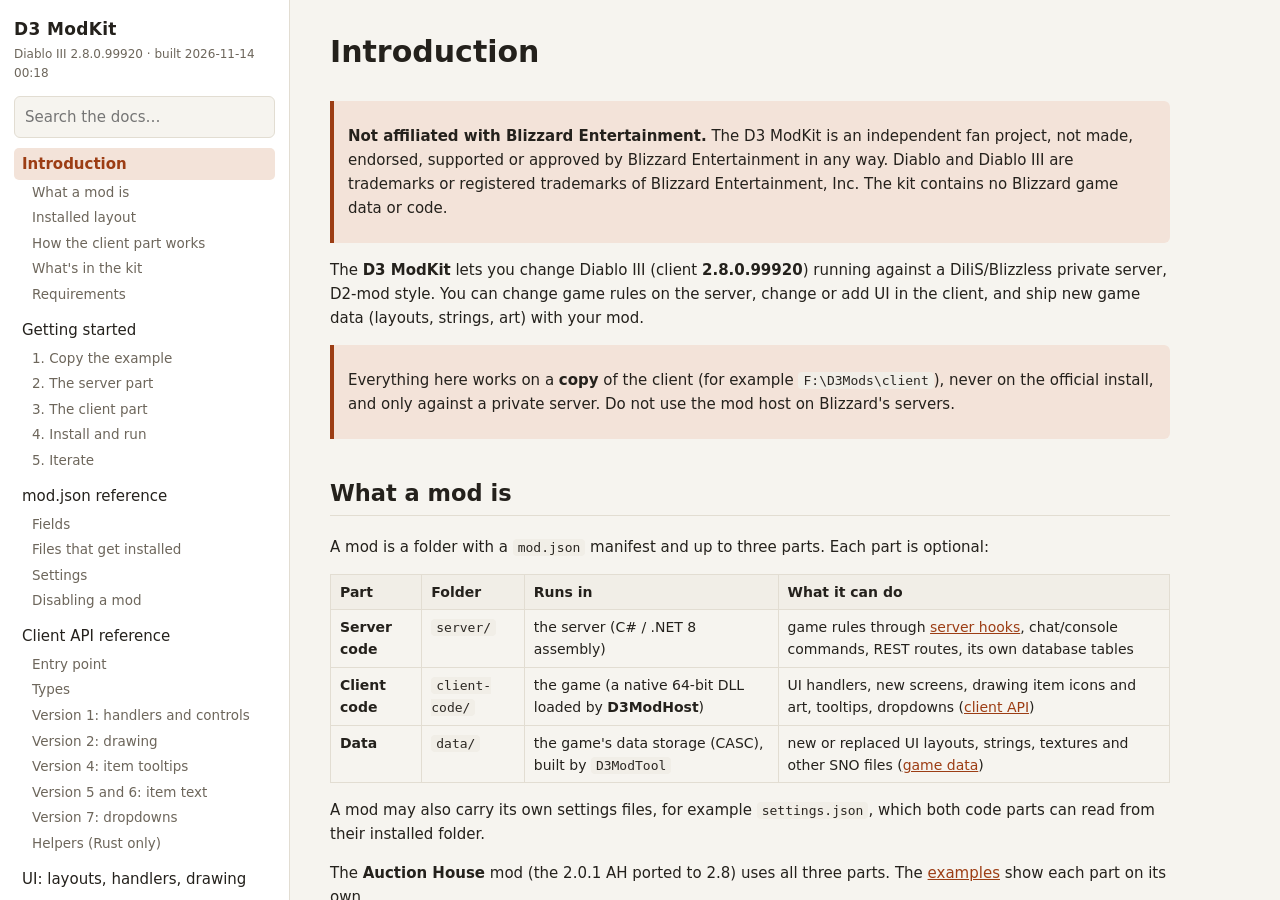
==== commit 5a722c14: "D3ModTool: own Monster SNOs, display names and walk/run root motion - import-gltf --monster new|new:" ====
--- a/docs/index.html
+++ b/docs/index.html
@@ -67,7 +67,7 @@
 <button class="menu" id="menu">☰ Docs</button>
 <nav id="nav">
   <h1>D3 ModKit</h1>
-  <div class="built">Diablo III 2.8.0.99920 · built 2026-11-13 23:30</div>
+  <div class="built">Diablo III 2.8.0.99920 · built 2026-11-14 00:18</div>
   <input id="search" type="search" placeholder="Search the docs…" autocomplete="off">
   <div id="results"></div>
   <ul id="toc"></ul>
@@ -77,7 +77,7 @@
 </nav>
 <main id="main"><article id="page"></article></main>
 <script>
-const DOCS = [{"id":"introduction","title":"Introduction","html":"\u003Ch1 id=\u0022introduction\u0022\u003EIntroduction\u003C/h1\u003E\n\u003Cblockquote\u003E\n\u003Cp\u003E\u003Cstrong\u003ENot affiliated with Blizzard Entertainment.\u003C/strong\u003E The D3 ModKit is an independent fan project, not made, endorsed, supported or approved by Blizzard Entertainment in any way. Diablo and Diablo III are trademarks or registered trademarks of Blizzard Entertainment, Inc. The kit contains no Blizzard game data or code.\u003C/p\u003E\n\u003C/blockquote\u003E\n\u003Cp\u003EThe \u003Cstrong\u003ED3 ModKit\u003C/strong\u003E lets you change Diablo III (client \u003Cstrong\u003E2.8.0.99920\u003C/strong\u003E) running against a DiIiS/Blizzless private server, D2-mod style. You can change game rules on the server, change or add UI in the client, and ship new game data (layouts, strings, art) with your mod.\u003C/p\u003E\n\u003Cblockquote\u003E\n\u003Cp\u003EEverything here works on a \u003Cstrong\u003Ecopy\u003C/strong\u003E of the client (for example \u003Ccode\u003EF:\\D3Mods\\client\u003C/code\u003E), never on the official install, and only against a private server. Do not use the mod host on Blizzard\u0027s servers.\u003C/p\u003E\n\u003C/blockquote\u003E\n\u003Ch2 id=\u0022introduction--what-a-mod-is\u0022\u003EWhat a mod is\u003C/h2\u003E\n\u003Cp\u003EA mod is a folder with a \u003Ccode\u003Emod.json\u003C/code\u003E manifest and up to three parts. Each part is optional:\u003C/p\u003E\n\u003Ctable\u003E\n\u003Cthead\u003E\n\u003Ctr\u003E\n\u003Cth\u003EPart\u003C/th\u003E\n\u003Cth\u003EFolder\u003C/th\u003E\n\u003Cth\u003ERuns in\u003C/th\u003E\n\u003Cth\u003EWhat it can do\u003C/th\u003E\n\u003C/tr\u003E\n\u003C/thead\u003E\n\u003Ctbody\u003E\n\u003Ctr\u003E\n\u003Ctd\u003E\u003Cstrong\u003EServer code\u003C/strong\u003E\u003C/td\u003E\n\u003Ctd\u003E\u003Ccode\u003Eserver/\u003C/code\u003E\u003C/td\u003E\n\u003Ctd\u003Ethe server (C# / .NET 8 assembly)\u003C/td\u003E\n\u003Ctd\u003Egame rules through \u003Ca href=\u0022#server-api--server-hooks\u0022\u003Eserver hooks\u003C/a\u003E, chat/console commands, REST routes, its own database tables\u003C/td\u003E\n\u003C/tr\u003E\n\u003Ctr\u003E\n\u003Ctd\u003E\u003Cstrong\u003EClient code\u003C/strong\u003E\u003C/td\u003E\n\u003Ctd\u003E\u003Ccode\u003Eclient-code/\u003C/code\u003E\u003C/td\u003E\n\u003Ctd\u003Ethe game (a native 64-bit DLL loaded by \u003Cstrong\u003ED3ModHost\u003C/strong\u003E)\u003C/td\u003E\n\u003Ctd\u003EUI handlers, new screens, drawing item icons and art, tooltips, dropdowns (\u003Ca href=\u0022#client-api\u0022\u003Eclient API\u003C/a\u003E)\u003C/td\u003E\n\u003C/tr\u003E\n\u003Ctr\u003E\n\u003Ctd\u003E\u003Cstrong\u003EData\u003C/strong\u003E\u003C/td\u003E\n\u003Ctd\u003E\u003Ccode\u003Edata/\u003C/code\u003E\u003C/td\u003E\n\u003Ctd\u003Ethe game\u0027s data storage (CASC), built by \u003Ccode\u003ED3ModTool\u003C/code\u003E\u003C/td\u003E\n\u003Ctd\u003Enew or replaced UI layouts, strings, textures and other SNO files (\u003Ca href=\u0022#game-data\u0022\u003Egame data\u003C/a\u003E)\u003C/td\u003E\n\u003C/tr\u003E\n\u003C/tbody\u003E\n\u003C/table\u003E\n\u003Cp\u003EA mod may also carry its own settings files, for example \u003Ccode\u003Esettings.json\u003C/code\u003E, which both code parts can read from their installed folder.\u003C/p\u003E\n\u003Cp\u003EThe \u003Cstrong\u003EAuction House\u003C/strong\u003E mod (the 2.0.1 AH ported to 2.8) uses all three parts. The \u003Ca href=\u0022#examples\u0022\u003Eexamples\u003C/a\u003E show each part on its own.\u003C/p\u003E\n\u003Ch2 id=\u0022introduction--installed-layout\u0022\u003EInstalled layout\u003C/h2\u003E\n\u003Cp\u003EThe server and the players install mods; mod authors never edit the game or the server.\u003C/p\u003E\n\u003Cpre\u003E\u003Ccode\u003E\u0026lt;server\u0026gt;\\Blizzless.dll\n\u0026lt;server\u0026gt;\\Mods\\\u0026lt;mod id\u0026gt;\\mod.json, settings.json, server\\*.dll\n\n\u0026lt;game\u0026gt;\\x64\\Diablo III64.exe\n\u0026lt;game\u0026gt;\\ModHost\\D3ModHost.dll, d3inject.exe       the client mod host\n\u0026lt;game\u0026gt;\\Mods\\\u0026lt;mod id\u0026gt;\\mod.json, settings.json, client-code\\*.dll, data\\...\n\u003C/code\u003E\u003C/pre\u003E\n\u003Cp\u003E\u003Ccode\u003ED3ModTool mod-install \u0026lt;modDir\u0026gt; --server \u0026lt;server\u0026gt; --client \u0026lt;game\u0026gt;\u003C/code\u003E creates this layout from a mod\u0027s source folder, and builds every installed mod\u0027s \u003Ccode\u003Edata\u003C/code\u003E into the game copy. See \u003Ca href=\u0022#tools\u0022\u003ETools\u003C/a\u003E.\u003C/p\u003E\n\u003Ch2 id=\u0022introduction--how-the-client-part-works\u0022\u003EHow the client part works\u003C/h2\u003E\n\u003Cp\u003E\u003Ccode\u003Ed3inject.exe\u003C/code\u003E starts the game suspended, loads \u003Ccode\u003ED3ModHost.dll\u003C/code\u003E into it, then lets it run. The host:\u003C/p\u003E\n\u003Col\u003E\n\u003Cli\u003Ehooks the game\u0027s UI handler lookup, so a layout can name a handler that only a mod provides;\u003C/li\u003E\n\u003Cli\u003Eloads every mod DLL in \u003Ccode\u003E\u0026lt;game\u0026gt;\\Mods\\*\\client-code\\\u003C/code\u003E and calls its \u003Ccode\u003Ed3mod_init\u003C/code\u003E;\u003C/li\u003E\n\u003Cli\u003Ehands each plugin the \u003Cstrong\u003EHostApi\u003C/strong\u003E table: find controls, set text, wrap handlers, draw icons and art, show item tooltips, fill dropdowns, and more.\u003C/li\u003E\n\u003C/ol\u003E\n\u003Cp\u003EPlugins contain \u003Cstrong\u003Eno game addresses\u003C/strong\u003E. Only the host knows the exe, so a client patch needs a new host, not new mods.\u003C/p\u003E\n\u003Cp\u003EThe host writes a log to \u003Ccode\u003E\u0026lt;game\u0026gt;\\D3ModHost.log\u003C/code\u003E. Every plugin line there is prefixed with its mod id.\u003C/p\u003E\n\u003Ch2 id=\u0022introduction--whats-in-the-kit\u0022\u003EWhat\u0027s in the kit\u003C/h2\u003E\n\u003Ctable\u003E\n\u003Cthead\u003E\n\u003Ctr\u003E\n\u003Cth\u003EFolder\u003C/th\u003E\n\u003Cth\u003EContents\u003C/th\u003E\n\u003C/tr\u003E\n\u003C/thead\u003E\n\u003Ctbody\u003E\n\u003Ctr\u003E\n\u003Ctd\u003E\u003Ccode\u003Esdk/rust/d3modapi\u003C/code\u003E\u003C/td\u003E\n\u003Ctd\u003Ethe API crate (the canonical definition)\u003C/td\u003E\n\u003C/tr\u003E\n\u003Ctr\u003E\n\u003Ctd\u003E\u003Ccode\u003Esdk/c/d3modapi.h\u003C/code\u003E\u003C/td\u003E\n\u003Ctd\u003EC/C\u002B\u002B header, and the reference layout for other languages\u003C/td\u003E\n\u003C/tr\u003E\n\u003Ctr\u003E\n\u003Ctd\u003E\u003Ccode\u003Esdk/csharp/D3ModApi.cs\u003C/code\u003E\u003C/td\u003E\n\u003Ctd\u003EC# binding for NativeAOT plugins\u003C/td\u003E\n\u003C/tr\u003E\n\u003Ctr\u003E\n\u003Ctd\u003E\u003Ccode\u003Eexamples/\u003C/code\u003E\u003C/td\u003E\n\u003Ctd\u003E\u003Ccode\u003Egold-rate\u003C/code\u003E (server hook \u002B Rust client), \u003Ccode\u003Ehello-csharp\u003C/code\u003E (C# client)\u003C/td\u003E\n\u003C/tr\u003E\n\u003Ctr\u003E\n\u003Ctd\u003E\u003Ccode\u003Edocs/\u003C/code\u003E\u003C/td\u003E\n\u003Ctd\u003Ethese docs (\u003Ccode\u003Esrc/*.md\u003C/code\u003E, built to \u003Ccode\u003Eindex.html\u003C/code\u003E with \u003Ccode\u003ED3ModTool docs-build\u003C/code\u003E)\u003C/td\u003E\n\u003C/tr\u003E\n\u003Ctr\u003E\n\u003Ctd\u003E\u003Ccode\u003Ehost/\u003C/code\u003E\u003C/td\u003E\n\u003Ctd\u003Esource of the client mod host (\u003Ccode\u003ED3ModHost.dll\u003C/code\u003E, \u003Ccode\u003Ed3inject.exe\u003C/code\u003E)\u003C/td\u003E\n\u003C/tr\u003E\n\u003Ctr\u003E\n\u003Ctd\u003E\u003Ccode\u003Etools/\u003C/code\u003E\u003C/td\u003E\n\u003Ctd\u003Esource of \u003Ccode\u003ED3ModTool\u003C/code\u003E and \u003Ccode\u003ED3Casc.Lib\u003C/code\u003E\u003C/td\u003E\n\u003C/tr\u003E\n\u003Ctr\u003E\n\u003Ctd\u003E\u003Ccode\u003Escripts/\u003C/code\u003E\u003C/td\u003E\n\u003Ctd\u003E\u003Ccode\u003Ebuild.ps1\u003C/code\u003E builds the host, the tool and the docs; \u003Ccode\u003Epackage.ps1\u003C/code\u003E makes a binary release\u003C/td\u003E\n\u003C/tr\u003E\n\u003Ctr\u003E\n\u003Ctd\u003E\u003Ccode\u003Ebin/\u003C/code\u003E\u003C/td\u003E\n\u003Ctd\u003Ein a binary release only: \u003Ccode\u003ED3ModHost.dll\u003C/code\u003E, \u003Ccode\u003Ed3inject.exe\u003C/code\u003E, \u003Ccode\u003ED3ModTool\u003C/code\u003E\u003C/td\u003E\n\u003C/tr\u003E\n\u003C/tbody\u003E\n\u003C/table\u003E\n\u003Ch2 id=\u0022introduction--requirements\u0022\u003ERequirements\u003C/h2\u003E\n\u003Cul\u003E\n\u003Cli\u003EThe Diablo III 2.8.0.99920 client, as a separate copy for modding.\u003C/li\u003E\n\u003Cli\u003EA DiIiS/Blizzless server with the mod loader (the \u003Ccode\u003EMods\u003C/code\u003E folder support and \u003Ccode\u003EDiIiS_NA.Mods\u003C/code\u003E API).\u003C/li\u003E\n\u003Cli\u003ETo build mods:\n\u003Cul\u003E\n\u003Cli\u003Ethe .NET 8 SDK for server parts and C# client parts;\u003C/li\u003E\n\u003Cli\u003ERust (\u003Ccode\u003Ex86_64-pc-windows-msvc\u003C/code\u003E) for Rust client parts;\u003C/li\u003E\n\u003Cli\u003Ethe MSVC build tools for C/C\u002B\u002B client parts and for C# NativeAOT.\u003C/li\u003E\n\u003C/ul\u003E\n\u003C/li\u003E\n\u003C/ul\u003E\n","text":"Introduction\nNot affiliated with Blizzard Entertainment. The D3 ModKit is an independent fan project, not made, endorsed, supported or approved by Blizzard Entertainment in any way. Diablo and Diablo III are trademarks or registered trademarks of Blizzard Entertainment, Inc. The kit contains no Blizzard game data or code.\nThe D3 ModKit lets you change Diablo III (client 2.8.0.99920) running against a DiIiS/Blizzless private server, D2-mod style. You can change game rules on the server, change or add UI in the client, and ship new game data (layouts, strings, art) with your mod.\nEverything here works on a copy of the client (for example F:\\D3Mods\\client), never on the official install, and only against a private server. Do not use the mod host on Blizzard\u0027s servers.\nWhat a mod is\nA mod is a folder with a mod.json manifest and up to three parts. Each part is optional:\nPart Folder Runs in What it can do Server code server/ the server (C# / .NET 8 assembly) game rules through server hooks, chat/console commands, REST routes, its own database tables Client code client-code/ the game (a native 64-bit DLL loaded by D3ModHost) UI handlers, new screens, drawing item icons and art, tooltips, dropdowns (client API) Data data/ the game\u0027s data storage (CASC), built by D3ModTool new or replaced UI layouts, strings, textures and other SNO files (game data) A mod may also carry its own settings files, for example settings.json, which both code parts can read from their installed folder.\nThe Auction House mod (the 2.0.1 AH ported to 2.8) uses all three parts. The examples show each part on its own.\nInstalled layout\nThe server and the players install mods; mod authors never edit the game or the server.\nserver\\Blizzless.dll\nserver\\Mods\\mod id\\mod.json, settings.json, server\\*.dll\n\ngame\\x64\\Diablo III64.exe\ngame\\ModHost\\D3ModHost.dll, d3inject.exe       the client mod host\ngame\\Mods\\mod id\\mod.json, settings.json, client-code\\*.dll, data\\...\nD3ModTool mod-install \u003CmodDir\u003E --server \u003Cserver\u003E --client \u003Cgame\u003E creates this layout from a mod\u0027s source folder, and builds every installed mod\u0027s data into the game copy. See Tools.\nHow the client part works\nd3inject.exe starts the game suspended, loads D3ModHost.dll into it, then lets it run. The host:\nhooks the game\u0027s UI handler lookup, so a layout can name a handler that only a mod provides;\nloads every mod DLL in \u003Cgame\u003E\\Mods\\*\\client-code\\ and calls its d3mod_init;\nhands each plugin the HostApi table: find controls, set text, wrap handlers, draw icons and art, show item tooltips, fill dropdowns, and more.\nPlugins contain no game addresses. Only the host knows the exe, so a client patch needs a new host, not new mods.\nThe host writes a log to \u003Cgame\u003E\\D3ModHost.log. Every plugin line there is prefixed with its mod id.\nWhat\u0027s in the kit\nFolder Contents sdk/rust/d3modapi the API crate (the canonical definition) sdk/c/d3modapi.h C/C\u002B\u002B header, and the reference layout for other languages sdk/csharp/D3ModApi.cs C# binding for NativeAOT plugins examples/ gold-rate (server hook \u002B Rust client), hello-csharp (C# client) docs/ these docs (src/*.md, built to index.html with D3ModTool docs-build) host/ source of the client mod host (D3ModHost.dll, d3inject.exe) tools/ source of D3ModTool and D3Casc.Lib scripts/ build.ps1 builds the host, the tool and the docs; package.ps1 makes a binary release bin/ in a binary release only: D3ModHost.dll, d3inject.exe, D3ModTool Requirements\nThe Diablo III 2.8.0.99920 client, as a separate copy for modding.\nA DiIiS/Blizzless server with the mod loader (the Mods folder support and DiIiS_NA.Mods API).\nTo build mods:\nthe .NET 8 SDK for server parts and C# client parts;\nRust (x86_64-pc-windows-msvc) for Rust client parts;\nthe MSVC build tools for C/C\u002B\u002B client parts and for C# NativeAOT.\n","sections":[{"id":"introduction--what-a-mod-is","title":"What a mod is"},{"id":"introduction--installed-layout","title":"Installed layout"},{"id":"introduction--how-the-client-part-works","title":"How the client part works"},{"id":"introduction--whats-in-the-kit","title":"What\u0027s in the kit"},{"id":"introduction--requirements","title":"Requirements"}]},{"id":"getting-started","title":"Getting started","html":"\u003Ch1 id=\u0022getting-started\u0022\u003EGetting started\u003C/h1\u003E\n\u003Cp\u003EThis walks through the \u003Ccode\u003Egold-rate\u003C/code\u003E example: a mod that multiplies gold drops on the server and shows the rate on the main menu.\u003C/p\u003E\n\u003Ch2 id=\u0022getting-started--copy-the-example\u0022\u003E1. Copy the example\u003C/h2\u003E\n\u003Cp\u003ECopy \u003Ccode\u003Eexamples/gold-rate\u003C/code\u003E to a folder of your own and give it a new id in \u003Ccode\u003Emod.json\u003C/code\u003E. Ids are lower-case words with dashes, and they must be unique, because they name the installed folder.\u003C/p\u003E\n\u003Cpre\u003E\u003Ccode class=\u0022language-json\u0022\u003E{\n  \u0026quot;id\u0026quot;: \u0026quot;my-gold-mod\u0026quot;,\n  \u0026quot;name\u0026quot;: \u0026quot;My Gold Mod\u0026quot;,\n  \u0026quot;version\u0026quot;: \u0026quot;1.0.0\u0026quot;,\n  \u0026quot;build\u0026quot;: \u0026quot;2.8.0.99920\u0026quot;,\n  \u0026quot;type\u0026quot;: \u0026quot;both\u0026quot;,\n  \u0026quot;server\u0026quot;: { \u0026quot;assembly\u0026quot;: \u0026quot;server/GoldRate.Server.dll\u0026quot;, \u0026quot;source\u0026quot;: \u0026quot;server-src/\u0026quot; },\n  \u0026quot;client_code\u0026quot;: { \u0026quot;dll\u0026quot;: \u0026quot;client-code/gold_rate_client.dll\u0026quot;, \u0026quot;source\u0026quot;: \u0026quot;client-src/\u0026quot; }\n}\n\u003C/code\u003E\u003C/pre\u003E\n\u003Ch2 id=\u0022getting-started--the-server-part\u0022\u003E2. The server part\u003C/h2\u003E\n\u003Cp\u003E\u003Ccode\u003Eserver-src/GoldRateMod.cs\u003C/code\u003E has one class that implements \u003Ccode\u003EIServerMod\u003C/code\u003E. The server creates it at startup and calls \u003Ccode\u003EInitialize\u003C/code\u003E:\u003C/p\u003E\n\u003Cpre\u003E\u003Ccode class=\u0022language-csharp\u0022\u003Epublic void Initialize(ServerModContext context)\n{\n    // read settings.json from the installed folder, then:\n    context.Hooks.OnGoldDrop(e =\u0026gt; e.Amount = (int)Math.Round(e.Amount * Multiplier));\n}\n\u003C/code\u003E\u003C/pre\u003E\n\u003Cp\u003EThe same assembly also defines a \u003Ccode\u003E[CommandGroup(\u0026quot;goldrate\u0026quot;, ...)]\u003C/code\u003E, so \u003Ccode\u003E!goldrate\u003C/code\u003E and \u003Ccode\u003E!goldrate set 5\u003C/code\u003E work in game chat.\u003C/p\u003E\n\u003Cp\u003EBuild it with \u003Ccode\u003Edotnet build -c Release\u003C/code\u003E. The project references \u003Ccode\u003EBlizzless.dll\u003C/code\u003E from your server folder: set the environment variable \u003Ccode\u003ED3_SERVER_DIR\u003C/code\u003E, or pass \u003Ccode\u003E/p:D3ServerDir=C:\\path\\to\\server\u003C/code\u003E.\u003C/p\u003E\n\u003Ch2 id=\u0022getting-started--the-client-part\u0022\u003E3. The client part\u003C/h2\u003E\n\u003Cp\u003E\u003Ccode\u003Eclient-src/src/lib.rs\u003C/code\u003E exports \u003Ccode\u003Ed3mod_init\u003C/code\u003E. It reads \u003Ccode\u003Esettings.json\u003C/code\u003E, then wraps the main menu\u0027s per-frame update handler:\u003C/p\u003E\n\u003Cpre\u003E\u003Ccode class=\u0022language-rust\u0022\u003E#[no_mangle]\npub unsafe extern \u0026quot;C\u0026quot; fn d3mod_init(host: *const api::HostApi, mod_id: *const c_char, mod_dir: *const c_char) -\u0026gt; i32 {\n    if !api::set_api(host, mod_id) { return 1; }\n    api::register_wrapper(\u0026quot;UIBattlenet_Campaign_OnUpdate\u0026quot;, menu_update);\n    0\n}\n\nunsafe extern \u0026quot;system\u0026quot; fn menu_update(original: api::Handler, a: usize, b: usize, c: usize, d: usize) -\u0026gt; usize {\n    let result = original(a, b, c, d);          // the game\u0027s own update first\n    api::set_text(api::find(START_BUTTON), \u0026quot;Start Game (Gold x3)\u0026quot;);\n    result\n}\n\u003C/code\u003E\u003C/pre\u003E\n\u003Cp\u003EBuild it with \u003Ccode\u003Ecargo build --release\u003C/code\u003E, then copy \u003Ccode\u003Etarget/release/gold_rate_client.dll\u003C/code\u003E to \u003Ccode\u003Eclient-code/\u003C/code\u003E.\u003C/p\u003E\n\u003Ch2 id=\u0022getting-started--install-and-run\u0022\u003E4. Install and run\u003C/h2\u003E\n\u003Cpre\u003E\u003Ccode class=\u0022language-bat\u0022\u003ED3ModTool mod-install C:\\mods\\my-gold-mod --server C:\\D3Server --client F:\\D3Mods\\client\nD3ModTool modhost-install C:\\ModKit\\bin --client F:\\D3Mods\\client\n\u003C/code\u003E\u003C/pre\u003E\n\u003Cp\u003EThe second command is only needed once per game copy.\u003C/p\u003E\n\u003Cp\u003EThen:\u003C/p\u003E\n\u003Col\u003E\n\u003Cli\u003EStart (or restart) the server. Its console shows \u003Ccode\u003EMod loaded: My Gold Mod 1.0.0 (my-gold-mod) - server code: GoldRate.Server.dll\u003C/code\u003E.\u003C/li\u003E\n\u003Cli\u003EStart the game copy through the host:\n\u003Cpre\u003E\u003Ccode class=\u0022language-bat\u0022\u003EF:\\D3Mods\\client\\ModHost\\d3inject.exe \u0026quot;F:\\D3Mods\\client\\x64\\Diablo III64.exe\u0026quot; F:\\D3Mods\\client\\ModHost\\D3ModHost.dll OnlineService.SSO=true -launch -uid diablo3\n\u003C/code\u003E\u003C/pre\u003E\nA launcher can do this step for you.\u003C/li\u003E\n\u003Cli\u003EThe main menu now reads \u003Cstrong\u003ESTART GAME (GOLD X3)\u003C/strong\u003E, and \u003Ccode\u003ED3ModHost.log\u003C/code\u003E lists \u003Ccode\u003Eclient mod loaded: My Gold Mod ...\u003C/code\u003E.\u003C/li\u003E\n\u003C/ol\u003E\n\u003Ch2 id=\u0022getting-started--iterate\u0022\u003E5. Iterate\u003C/h2\u003E\n\u003Cul\u003E\n\u003Cli\u003EClose the game before rebuilding client code. The game keeps the DLL loaded.\u003C/li\u003E\n\u003Cli\u003EStop the server before rebuilding server code, for the same reason.\u003C/li\u003E\n\u003Cli\u003E\u003Ccode\u003ED3ModTool mod-install\u003C/code\u003E replaces the installed folder as a whole every time.\u003C/li\u003E\n\u003Cli\u003EUse \u003Ccode\u003Eapi::log(...)\u003C/code\u003E freely. Lines go to \u003Ccode\u003ED3ModHost.log\u003C/code\u003E, prefixed with your mod id.\u003C/li\u003E\n\u003Cli\u003ETo find a control\u0027s path, call \u003Ccode\u003Eapi::dump_controls(\u0026quot;SomeText\u0026quot;)\u003C/code\u003E. It logs every registered control whose path contains the text. See \u003Ca href=\u0022#ui--finding-controls\u0022\u003EFinding controls\u003C/a\u003E.\u003C/li\u003E\n\u003C/ul\u003E\n","text":"Getting started\nThis walks through the gold-rate example: a mod that multiplies gold drops on the server and shows the rate on the main menu.\n1. Copy the example\nCopy examples/gold-rate to a folder of your own and give it a new id in mod.json. Ids are lower-case words with dashes, and they must be unique, because they name the installed folder.\n{\n  id: my-gold-mod,\n  name: My Gold Mod,\n  version: 1.0.0,\n  build: 2.8.0.99920,\n  type: both,\n  server: { assembly: server/GoldRate.Server.dll, source: server-src/ },\n  client_code: { dll: client-code/gold_rate_client.dll, source: client-src/ }\n}\n2. The server part\nserver-src/GoldRateMod.cs has one class that implements IServerMod. The server creates it at startup and calls Initialize:\npublic void Initialize(ServerModContext context)\n{\n    // read settings.json from the installed folder, then:\n    context.Hooks.OnGoldDrop(e = e.Amount = (int)Math.Round(e.Amount * Multiplier));\n}\nThe same assembly also defines a [CommandGroup(\u0022goldrate\u0022, ...)], so !goldrate and !goldrate set 5 work in game chat.\nBuild it with dotnet build -c Release. The project references Blizzless.dll from your server folder: set the environment variable D3_SERVER_DIR, or pass /p:D3ServerDir=C:\\path\\to\\server.\n3. The client part\nclient-src/src/lib.rs exports d3mod_init. It reads settings.json, then wraps the main menu\u0027s per-frame update handler:\n#[no_mangle]\npub unsafe extern C fn d3mod_init(host: *const api::HostApi, mod_id: *const c_char, mod_dir: *const c_char) - i32 {\n    if !api::set_api(host, mod_id) { return 1; }\n    api::register_wrapper(UIBattlenet_Campaign_OnUpdate, menu_update);\n    0\n}\n\nunsafe extern system fn menu_update(original: api::Handler, a: usize, b: usize, c: usize, d: usize) - usize {\n    let result = original(a, b, c, d);          // the game\u0027s own update first\n    api::set_text(api::find(START_BUTTON), Start Game (Gold x3));\n    result\n}\nBuild it with cargo build --release, then copy target/release/gold_rate_client.dll to client-code/.\n4. Install and run\nD3ModTool mod-install C:\\mods\\my-gold-mod --server C:\\D3Server --client F:\\D3Mods\\client\nD3ModTool modhost-install C:\\ModKit\\bin --client F:\\D3Mods\\client\nThe second command is only needed once per game copy.\nThen:\nStart (or restart) the server. Its console shows Mod loaded: My Gold Mod 1.0.0 (my-gold-mod) - server code: GoldRate.Server.dll.\nStart the game copy through the host:\nF:\\D3Mods\\client\\ModHost\\d3inject.exe F:\\D3Mods\\client\\x64\\Diablo III64.exe F:\\D3Mods\\client\\ModHost\\D3ModHost.dll OnlineService.SSO=true -launch -uid diablo3\nA launcher can do this step for you.\nThe main menu now reads START GAME (GOLD X3), and D3ModHost.log lists client mod loaded: My Gold Mod ....\n5. Iterate\nClose the game before rebuilding client code. The game keeps the DLL loaded.\nStop the server before rebuilding server code, for the same reason.\nD3ModTool mod-install replaces the installed folder as a whole every time.\nUse api::log(...) freely. Lines go to D3ModHost.log, prefixed with your mod id.\nTo find a control\u0027s path, call api::dump_controls(\u0022SomeText\u0022). It logs every registered control whose path contains the text. See Finding controls.\n","sections":[{"id":"getting-started--copy-the-example","title":"1. Copy the example"},{"id":"getting-started--the-server-part","title":"2. The server part"},{"id":"getting-started--the-client-part","title":"3. The client part"},{"id":"getting-started--install-and-run","title":"4. Install and run"},{"id":"getting-started--iterate","title":"5. Iterate"}]},{"id":"mod-json","title":"mod.json reference","html":"\u003Ch1 id=\u0022mod.json-reference\u0022\u003Emod.json reference\u003C/h1\u003E\n\u003Cp\u003EEvery mod folder has a \u003Ccode\u003Emod.json\u003C/code\u003E. Comments (\u003Ccode\u003E//\u003C/code\u003E) and trailing commas are allowed. Unknown keys are ignored, so you can use \u003Ccode\u003E_comment\u003C/code\u003E keys for notes.\u003C/p\u003E\n\u003Ch2 id=\u0022mod-json--fields\u0022\u003EFields\u003C/h2\u003E\n\u003Ctable\u003E\n\u003Cthead\u003E\n\u003Ctr\u003E\n\u003Cth\u003EKey\u003C/th\u003E\n\u003Cth\u003EType\u003C/th\u003E\n\u003Cth\u003EMeaning\u003C/th\u003E\n\u003C/tr\u003E\n\u003C/thead\u003E\n\u003Ctbody\u003E\n\u003Ctr\u003E\n\u003Ctd\u003E\u003Ccode\u003Eid\u003C/code\u003E\u003C/td\u003E\n\u003Ctd\u003Estring\u003C/td\u003E\n\u003Ctd\u003EUnique id: lower-case, dashes. Names the installed folder \u003Ccode\u003EMods\\\u0026lt;id\u0026gt;\u003C/code\u003E. Defaults to the folder name.\u003C/td\u003E\n\u003C/tr\u003E\n\u003Ctr\u003E\n\u003Ctd\u003E\u003Ccode\u003Ename\u003C/code\u003E\u003C/td\u003E\n\u003Ctd\u003Estring\u003C/td\u003E\n\u003Ctd\u003EDisplay name (logs, lists).\u003C/td\u003E\n\u003C/tr\u003E\n\u003Ctr\u003E\n\u003Ctd\u003E\u003Ccode\u003Eversion\u003C/code\u003E\u003C/td\u003E\n\u003Ctd\u003Estring\u003C/td\u003E\n\u003Ctd\u003EYour version, e.g. \u003Ccode\u003E1.2.0\u003C/code\u003E.\u003C/td\u003E\n\u003C/tr\u003E\n\u003Ctr\u003E\n\u003Ctd\u003E\u003Ccode\u003Ebuild\u003C/code\u003E\u003C/td\u003E\n\u003Ctd\u003Estring\u003C/td\u003E\n\u003Ctd\u003EThe client build the mod is made for: \u003Ccode\u003E2.8.0.99920\u003C/code\u003E.\u003C/td\u003E\n\u003C/tr\u003E\n\u003Ctr\u003E\n\u003Ctd\u003E\u003Ccode\u003Etype\u003C/code\u003E\u003C/td\u003E\n\u003Ctd\u003E\u003Ccode\u003E\u0026quot;both\u0026quot;\u003C/code\u003E | \u003Ccode\u003E\u0026quot;server\u0026quot;\u003C/code\u003E | \u003Ccode\u003E\u0026quot;client\u0026quot;\u003C/code\u003E\u003C/td\u003E\n\u003Ctd\u003EWhich sides install it. \u003Ccode\u003Eserver\u003C/code\u003E mods are not copied to the game; \u003Ccode\u003Eclient\u003C/code\u003E mods are not copied to the server. Default \u003Ccode\u003Eboth\u003C/code\u003E.\u003C/td\u003E\n\u003C/tr\u003E\n\u003Ctr\u003E\n\u003Ctd\u003E\u003Ccode\u003Eenabled\u003C/code\u003E\u003C/td\u003E\n\u003Ctd\u003Ebool\u003C/td\u003E\n\u003Ctd\u003E\u003Ccode\u003Efalse\u003C/code\u003E makes both loaders skip the mod, and the data build leave it out.\u003C/td\u003E\n\u003C/tr\u003E\n\u003Ctr\u003E\n\u003Ctd\u003E\u003Ccode\u003Edescription\u003C/code\u003E\u003C/td\u003E\n\u003Ctd\u003Estring\u003C/td\u003E\n\u003Ctd\u003EFree text.\u003C/td\u003E\n\u003C/tr\u003E\n\u003Ctr\u003E\n\u003Ctd\u003E\u003Ccode\u003Erequires\u003C/code\u003E\u003C/td\u003E\n\u003Ctd\u003Estring[]\u003C/td\u003E\n\u003Ctd\u003EIds of mods that must load first (client plugins and data are ordered by this).\u003C/td\u003E\n\u003C/tr\u003E\n\u003Ctr\u003E\n\u003Ctd\u003E\u003Ccode\u003Eserver\u003C/code\u003E\u003C/td\u003E\n\u003Ctd\u003Eobject\u003C/td\u003E\n\u003Ctd\u003E\u003Ccode\u003E{\u0026quot;assembly\u0026quot;: \u0026quot;server/X.dll\u0026quot;, \u0026quot;source\u0026quot;: \u0026quot;server-src/\u0026quot;}\u003C/code\u003E: the server assembly, and where its project is. Without \u003Ccode\u003Eassembly\u003C/code\u003E, every \u003Ccode\u003Eserver\\*.dll\u003C/code\u003E is loaded.\u003C/td\u003E\n\u003C/tr\u003E\n\u003Ctr\u003E\n\u003Ctd\u003E\u003Ccode\u003Eclient_code\u003C/code\u003E\u003C/td\u003E\n\u003Ctd\u003Eobject\u003C/td\u003E\n\u003Ctd\u003E\u003Ccode\u003E{\u0026quot;dll\u0026quot;: \u0026quot;client-code/x.dll\u0026quot;, \u0026quot;source\u0026quot;: \u0026quot;client-src/\u0026quot;}\u003C/code\u003E: the client plugin DLL, and its project (a \u003Ccode\u003ECargo.toml\u003C/code\u003E or a \u003Ccode\u003E.csproj\u003C/code\u003E for NativeAOT).\u003C/td\u003E\n\u003C/tr\u003E\n\u003Ctr\u003E\n\u003Ctd\u003E\u003Ccode\u003Eadds\u003C/code\u003E, \u003Ccode\u003Ereplaces\u003C/code\u003E\u003C/td\u003E\n\u003Ctd\u003Earrays\u003C/td\u003E\n\u003Ctd\u003EOptional notes listing the data files the mod adds or replaces. The build decides this from each file\u0027s SNO id; see \u003Ca href=\u0022#game-data\u0022\u003EGame data\u003C/a\u003E.\u003C/td\u003E\n\u003C/tr\u003E\n\u003C/tbody\u003E\n\u003C/table\u003E\n\u003Ch2 id=\u0022mod-json--files-that-get-installed\u0022\u003EFiles that get installed\u003C/h2\u003E\n\u003Ctable\u003E\n\u003Cthead\u003E\n\u003Ctr\u003E\n\u003Cth\u003EInto\u003C/th\u003E\n\u003Cth\u003EWhat\u003C/th\u003E\n\u003C/tr\u003E\n\u003C/thead\u003E\n\u003Ctbody\u003E\n\u003Ctr\u003E\n\u003Ctd\u003Eserver \u003Ccode\u003EMods\\\u0026lt;id\u0026gt;\\\u003C/code\u003E\u003C/td\u003E\n\u003Ctd\u003E\u003Ccode\u003Emod.json\u003C/code\u003E, every top-level \u003Ccode\u003E*.json\u003C/code\u003E (settings), the folder of \u003Ccode\u003Eserver.assembly\u003C/code\u003E\u003C/td\u003E\n\u003C/tr\u003E\n\u003Ctr\u003E\n\u003Ctd\u003Egame \u003Ccode\u003EMods\\\u0026lt;id\u0026gt;\\\u003C/code\u003E\u003C/td\u003E\n\u003Ctd\u003E\u003Ccode\u003Emod.json\u003C/code\u003E, every top-level \u003Ccode\u003E*.json\u003C/code\u003E, the folder of \u003Ccode\u003Eclient_code.dll\u003C/code\u003E, \u003Ccode\u003Edata\\\u003C/code\u003E\u003C/td\u003E\n\u003C/tr\u003E\n\u003C/tbody\u003E\n\u003C/table\u003E\n\u003Cp\u003ESources, build scripts and notes are never installed.\u003C/p\u003E\n\u003Ch2 id=\u0022mod-json--settings\u0022\u003ESettings\u003C/h2\u003E\n\u003Cp\u003EPut mod settings in a top-level JSON file, for example \u003Ccode\u003Esettings.json\u003C/code\u003E. Both parts read it from their installed folder:\u003C/p\u003E\n\u003Cul\u003E\n\u003Cli\u003Eserver: \u003Ccode\u003EServerModContext.Directory\u003C/code\u003E;\u003C/li\u003E\n\u003Cli\u003Eclient: the \u003Ccode\u003Emod_dir\u003C/code\u003E argument of \u003Ccode\u003Ed3mod_init\u003C/code\u003E.\u003C/li\u003E\n\u003C/ul\u003E\n\u003Cp\u003EA server owner edits \u003Ccode\u003E\u0026lt;server\u0026gt;\\Mods\\\u0026lt;id\u0026gt;\\settings.json\u003C/code\u003E and restarts the server.\u003C/p\u003E\n\u003Ch2 id=\u0022mod-json--disabling-a-mod\u0022\u003EDisabling a mod\u003C/h2\u003E\n\u003Cp\u003EUse any of these:\u003C/p\u003E\n\u003Cul\u003E\n\u003Cli\u003Eset \u003Ccode\u003E\u0026quot;enabled\u0026quot;: false\u003C/code\u003E in the installed \u003Ccode\u003Emod.json\u003C/code\u003E;\u003C/li\u003E\n\u003Cli\u003Eremove the folder with \u003Ccode\u003ED3ModTool mod-uninstall \u0026lt;id\u0026gt; --server ... --client ...\u003C/code\u003E;\u003C/li\u003E\n\u003Cli\u003Eclient only: set the environment variable \u003Ccode\u003ED3MODS_DISABLE=id1,id2\u003C/code\u003E.\u003C/li\u003E\n\u003C/ul\u003E\n","text":"mod.json reference\nEvery mod folder has a mod.json. Comments (//) and trailing commas are allowed. Unknown keys are ignored, so you can use _comment keys for notes.\nFields\nKey Type Meaning id string Unique id: lower-case, dashes. Names the installed folder Mods\\\u003Cid\u003E. Defaults to the folder name. name string Display name (logs, lists). version string Your version, e.g. 1.2.0. build string The client build the mod is made for: 2.8.0.99920. type \u0022both\u0022 | \u0022server\u0022 | \u0022client\u0022 Which sides install it. server mods are not copied to the game; client mods are not copied to the server. Default both. enabled bool false makes both loaders skip the mod, and the data build leave it out. description string Free text. requires string[] Ids of mods that must load first (client plugins and data are ordered by this). server object {\u0022assembly\u0022: \u0022server/X.dll\u0022, \u0022source\u0022: \u0022server-src/\u0022}: the server assembly, and where its project is. Without assembly, every server\\*.dll is loaded. client_code object {\u0022dll\u0022: \u0022client-code/x.dll\u0022, \u0022source\u0022: \u0022client-src/\u0022}: the client plugin DLL, and its project (a Cargo.toml or a .csproj for NativeAOT). adds, replaces arrays Optional notes listing the data files the mod adds or replaces. The build decides this from each file\u0027s SNO id; see Game data. Files that get installed\nInto What server Mods\\\u003Cid\u003E\\ mod.json, every top-level *.json (settings), the folder of server.assembly game Mods\\\u003Cid\u003E\\ mod.json, every top-level *.json, the folder of client_code.dll, data\\ Sources, build scripts and notes are never installed.\nSettings\nPut mod settings in a top-level JSON file, for example settings.json. Both parts read it from their installed folder:\nserver: ServerModContext.Directory;\nclient: the mod_dir argument of d3mod_init.\nA server owner edits \u003Cserver\u003E\\Mods\\\u003Cid\u003E\\settings.json and restarts the server.\nDisabling a mod\nUse any of these:\nset \u0022enabled\u0022: false in the installed mod.json;\nremove the folder with D3ModTool mod-uninstall \u003Cid\u003E --server ... --client ...;\nclient only: set the environment variable D3MODS_DISABLE=id1,id2.\n","sections":[{"id":"mod-json--fields","title":"Fields"},{"id":"mod-json--files-that-get-installed","title":"Files that get installed"},{"id":"mod-json--settings","title":"Settings"},{"id":"mod-json--disabling-a-mod","title":"Disabling a mod"}]},{"id":"client-api","title":"Client API reference","html":"\u003Ch1 id=\u0022client-api-reference\u0022\u003EClient API reference\u003C/h1\u003E\n\u003Cp\u003EThe host passes plugins a \u003Ccode\u003EHostApi\u003C/code\u003E table (C: \u003Ccode\u003ED3HostApi\u003C/code\u003E, C#: \u003Ccode\u003ED3HostApi\u003C/code\u003E). This page lists every entry, with the Rust wrapper from \u003Ccode\u003Ed3modapi\u003C/code\u003E in brackets. \u003Cstrong\u003EAPI version: 7.\u003C/strong\u003E\u003C/p\u003E\n\u003Cblockquote\u003E\n\u003Cp\u003E\u003Cstrong\u003ECompatibility.\u003C/strong\u003E Entries are only ever appended to the end of the table, with the version raised by one. Nothing is removed or reordered. A plugin checks \u003Ccode\u003Eapi-\u0026gt;version \u0026gt;= the version it was built for\u003C/code\u003E, so newer hosts run older plugins.\u003C/p\u003E\n\u003C/blockquote\u003E\n\u003Ch2 id=\u0022client-api--entry-point\u0022\u003EEntry point\u003C/h2\u003E\n\u003Cpre\u003E\u003Ccode class=\u0022language-c\u0022\u003Eint32_t d3mod_init(const D3HostApi *api, const char *mod_id, const char *mod_dir);\n\u003C/code\u003E\u003C/pre\u003E\n\u003Cul\u003E\n\u003Cli\u003EThe host calls it \u003Cstrong\u003Eonce\u003C/strong\u003E, on the game thread, before the game resolves any UI handler.\u003C/li\u003E\n\u003Cli\u003E\u003Ccode\u003Emod_id\u003C/code\u003E is your id from \u003Ccode\u003Emod.json\u003C/code\u003E.\u003C/li\u003E\n\u003Cli\u003E\u003Ccode\u003Emod_dir\u003C/code\u003E is your installed folder: read your settings and files from there.\u003C/li\u003E\n\u003Cli\u003EReturn \u003Ccode\u003E0\u003C/code\u003E on success. Any other value means \u0026quot;not loaded\u0026quot;, and the host logs the code.\u003C/li\u003E\n\u003Cli\u003ERust: call \u003Ccode\u003Ed3modapi::set_api(api, mod_id)\u003C/code\u003E first; it returns \u003Ccode\u003Efalse\u003C/code\u003E if the host is too old.\u003C/li\u003E\n\u003Cli\u003EC#: call \u003Ccode\u003ED3.Init(api, modId)\u003C/code\u003E first.\u003C/li\u003E\n\u003C/ul\u003E\n\u003Cp\u003E\u003Cstrong\u003EThreading.\u003C/strong\u003E Every API function must be called on the game thread: from \u003Ccode\u003Ed3mod_init\u003C/code\u003E, a UI handler, a wrapper or a draw hook. To do slow work (network, files), use your own thread, then apply the results from a handler that runs every frame, such as a wrapped \u003Ccode\u003E..._OnUpdate\u003C/code\u003E.\u003C/p\u003E\n\u003Ch2 id=\u0022client-api--types\u0022\u003ETypes\u003C/h2\u003E\n\u003Ctable\u003E\n\u003Cthead\u003E\n\u003Ctr\u003E\n\u003Cth\u003EType\u003C/th\u003E\n\u003Cth\u003EMeaning\u003C/th\u003E\n\u003C/tr\u003E\n\u003C/thead\u003E\n\u003Ctbody\u003E\n\u003Ctr\u003E\n\u003Ctd\u003E\u003Ccode\u003EControl\u003C/code\u003E\u003C/td\u003E\n\u003Ctd\u003EAn opaque pointer to a game UI control. \u003Ccode\u003Enull\u003C/code\u003E = not found. Every Rust wrapper is null-safe.\u003C/td\u003E\n\u003C/tr\u003E\n\u003Ctr\u003E\n\u003Ctd\u003E\u003Ccode\u003EHandler\u003C/code\u003E\u003C/td\u003E\n\u003Ctd\u003E\u003Ccode\u003Efn(rcx, rdx, r8, r9) -\u0026gt; usize\u003C/code\u003E: a UI handler as the game calls it. For click handlers, \u003Ccode\u003Ercx\u003C/code\u003E is the clicked control\u0027s handle (compare it with \u003Ccode\u003Eis_control\u003C/code\u003E).\u003C/td\u003E\n\u003C/tr\u003E\n\u003Ctr\u003E\n\u003Ctd\u003E\u003Ccode\u003EWrapper\u003C/code\u003E\u003C/td\u003E\n\u003Ctd\u003E\u003Ccode\u003Efn(original, rcx, rdx, r8, r9) -\u0026gt; usize\u003C/code\u003E: wraps a handler the game has. Call \u003Ccode\u003Eoriginal\u003C/code\u003E to keep the game\u0027s behaviour.\u003C/td\u003E\n\u003C/tr\u003E\n\u003Ctr\u003E\n\u003Ctd\u003E\u003Ccode\u003EDrawFn\u003C/code\u003E / \u003Ccode\u003EDrawWrapper\u003C/code\u003E\u003C/td\u003E\n\u003Ctd\u003E\u003Ccode\u003Efn(flag, depth) -\u0026gt; usize\u003C/code\u003E / \u003Ccode\u003Efn(original, flag, depth)\u003C/code\u003E: draw hooks, see \u003Ca href=\u0022#ui--drawing\u0022\u003EDrawing\u003C/a\u003E.\u003C/td\u003E\n\u003C/tr\u003E\n\u003Ctr\u003E\n\u003Ctd\u003Erect\u003C/td\u003E\n\u003Ctd\u003E\u003Ccode\u003E[left, top, right, bottom]\u003C/code\u003E in \u003Cstrong\u003EUI units\u003C/strong\u003E: the screen is 1600 \u00D7 1200 at any resolution; the host maps them to pixels.\u003C/td\u003E\n\u003C/tr\u003E\n\u003C/tbody\u003E\n\u003C/table\u003E\n\u003Ch2 id=\u0022client-api--version-1-handlers-and-controls\u0022\u003EVersion 1: handlers and controls\u003C/h2\u003E\n\u003Ch3 id=\u0022client-api--log\u0022\u003Elog\u003C/h3\u003E\n\u003Cp\u003E\u003Ccode\u003Evoid log(const char *line)\u003C/code\u003E [\u003Ccode\u003Elog(\u0026amp;str)\u003C/code\u003E]\u003C/p\u003E\n\u003Cp\u003EWrites one line to \u003Ccode\u003E\u0026lt;game\u0026gt;\\D3ModHost.log\u003C/code\u003E. The Rust and C# wrappers prefix your mod id.\u003C/p\u003E\n\u003Ch3 id=\u0022client-api--register_handler\u0022\u003Eregister_handler\u003C/h3\u003E\n\u003Cp\u003E\u003Ccode\u003Eint32_t register_handler(const char *name, Handler f)\u003C/code\u003E [\u003Ccode\u003Eregister_handler(name, f) -\u0026gt; bool\u003C/code\u003E]\u003C/p\u003E\n\u003Cp\u003EProvides a UI handler name that the exe \u003Cstrong\u003Edoes not\u003C/strong\u003E have. Use it for handlers your own layouts name, or 2.0.1 names in ported layouts. Returns 0 on success, or 1 if another mod already registered the name; the first registration wins. If the exe \u003Cem\u003Edoes\u003C/em\u003E have the name, your handler is not used and the host logs a hint to use a wrapper.\u003C/p\u003E\n\u003Ch3 id=\u0022client-api--register_wrapper\u0022\u003Eregister_wrapper\u003C/h3\u003E\n\u003Cp\u003E\u003Ccode\u003Eint32_t register_wrapper(const char *name, Wrapper w)\u003C/code\u003E [\u003Ccode\u003Eregister_wrapper(name, w) -\u0026gt; bool\u003C/code\u003E]\u003C/p\u003E\n\u003Cp\u003EWraps a handler the exe \u003Cstrong\u003Edoes\u003C/strong\u003E have. Your wrapper runs instead and receives the original. Several mods can wrap the same name: they chain in load order, and the first one registered is the innermost. There are 32 wrapper slots in total.\u003C/p\u003E\n\u003Ch3 id=\u0022client-api--find_control\u0022\u003Efind_control\u003C/h3\u003E\n\u003Cp\u003E\u003Ccode\u003EControl find_control(const char *full_path)\u003C/code\u003E [\u003Ccode\u003Efind(path)\u003C/code\u003E]\u003C/p\u003E\n\u003Cp\u003EA control by its full path, for example \u003Ccode\u003ERoot.NormalLayer.BattleNetCampaign_main.LayoutRoot.Menu.PlayGameButton\u003C/code\u003E. Returns null when it does not exist, for example when the screen is not built yet.\u003C/p\u003E\n\u003Ch3 id=\u0022client-api--child_of\u0022\u003Echild_of\u003C/h3\u003E\n\u003Cp\u003E\u003Ccode\u003EControl child_of(Control c, const char *relative)\u003C/code\u003E [\u003Ccode\u003Echild(c, \u0026quot;.Child.Grandchild\u0026quot;)\u003C/code\u003E]\u003C/p\u003E\n\u003Cp\u003EA descendant by relative path, starting with a dot. Works for list rows and template instances, where full paths are not registered.\u003C/p\u003E\n\u003Ch3 id=\u0022client-api--set_visible-set_text-get_text\u0022\u003Eset_visible / set_text / get_text\u003C/h3\u003E\n\u003Cul\u003E\n\u003Cli\u003E\u003Ccode\u003Evoid set_visible(Control, int32_t)\u003C/code\u003E [\u003Ccode\u003Eshow(c, bool)\u003C/code\u003E]\u003C/li\u003E\n\u003Cli\u003E\u003Ccode\u003Evoid set_text(Control, const char *utf8)\u003C/code\u003E [\u003Ccode\u003Eset_text(c, \u0026amp;str)\u003C/code\u003E]\u003C/li\u003E\n\u003Cli\u003E\u003Ccode\u003Eintptr_t get_text(Control, uint8_t *buf, size_t len)\u003C/code\u003E [\u003Ccode\u003Eget_text(c) -\u0026gt; Option\u0026lt;String\u0026gt;\u003C/code\u003E]: returns the length, or -1.\u003C/li\u003E\n\u003C/ul\u003E\n\u003Cp\u003EText can carry the game\u0027s markup, for example \u003Ccode\u003E{icon:gold}\u003C/code\u003E, \u003Ccode\u003E{c:ff99bbff}colored{/c}\u003C/code\u003E and \u003Ccode\u003E\\n\u003C/code\u003E. \u003Ccode\u003Eset_text\u003C/code\u003E leaves dropdowns alone; use the combo functions for those.\u003C/p\u003E\n\u003Ch3 id=\u0022client-api--pin_sno-create_layout\u0022\u003Epin_sno / create_layout\u003C/h3\u003E\n\u003Cul\u003E\n\u003Cli\u003E\u003Ccode\u003Evoid pin_sno(int32_t sno)\u003C/code\u003E [\u003Ccode\u003Epin_sno\u003C/code\u003E]\u003C/li\u003E\n\u003Cli\u003E\u003Ccode\u003EControl create_layout(int32_t sno)\u003C/code\u003E [\u003Ccode\u003Ecreate_layout(sno)\u003C/code\u003E]\u003C/li\u003E\n\u003C/ul\u003E\n\u003Cp\u003EBuilds a UI layout SNO (yours from \u003Ccode\u003Edata/\u003C/code\u003E, or a stock one) into \u003Ccode\u003ERoot.NormalLayer\u003C/code\u003E, registered as \u003Ccode\u003ERoot.NormalLayer.\u0026lt;LayoutName\u0026gt;_main\u003C/code\u003E. A layout that another layout uses as a template must be pinned before the outer one is built.\u003C/p\u003E\n\u003Cp\u003E\u003Cstrong\u003EScreens are torn down when the player joins or leaves a game.\u003C/strong\u003E Check with \u003Ccode\u003Efind(...)\u003C/code\u003E whether your root still exists, and rebuild it if not. Reset any cached row counts when you do.\u003C/p\u003E\n\u003Ch3 id=\u0022client-api--list_add_item-list_get_item\u0022\u003Elist_add_item / list_get_item\u003C/h3\u003E\n\u003Cul\u003E\n\u003Cli\u003E\u003Ccode\u003Eint32_t list_add_item(Control list)\u003C/code\u003E [\u003Ccode\u003Elist_add\u003C/code\u003E]: adds a row from the list box\u0027s template and returns its index.\u003C/li\u003E\n\u003Cli\u003E\u003Ccode\u003EControl list_get_item(Control list, int32_t index)\u003C/code\u003E [\u003Ccode\u003Elist_get\u003C/code\u003E]\u003C/li\u003E\n\u003C/ul\u003E\n\u003Cp\u003EWorks on list boxes (control type 13). \u003Cstrong\u003EOnly address rows you created:\u003C/strong\u003E \u003Ccode\u003Elist_get_item\u003C/code\u003E on a missing index returns garbage, which crashes when used. Keep your own row count.\u003C/p\u003E\n\u003Ch3 id=\u0022client-api--is_control\u0022\u003Eis_control\u003C/h3\u003E\n\u003Cp\u003E\u003Ccode\u003Eint32_t is_control(uintptr_t handler_rcx, Control c)\u003C/code\u003E [\u003Ccode\u003Eis_control(rcx, c) -\u0026gt; bool\u003C/code\u003E]\u003C/p\u003E\n\u003Cp\u003EWhether a click handler\u0027s \u003Ccode\u003Ercx\u003C/code\u003E is this control. Use it to tell which list row\u0027s button was clicked.\u003C/p\u003E\n\u003Ch3 id=\u0022client-api--login_token\u0022\u003Elogin_token\u003C/h3\u003E\n\u003Cp\u003E\u003Ccode\u003Eintptr_t login_token(uint8_t *buf, size_t len)\u003C/code\u003E [\u003Ccode\u003Elogin_token()\u003C/code\u003E]\u003C/p\u003E\n\u003Cp\u003EThe player\u0027s login token, used to authenticate your mod\u0027s REST calls to its server part. \u003Cstrong\u003EIt contains the password: only send it in a POST body\u003C/strong\u003E to your own server, and never log it.\u003C/p\u003E\n\u003Ch3 id=\u0022client-api--dump_controls\u0022\u003Edump_controls\u003C/h3\u003E\n\u003Cp\u003E\u003Ccode\u003Evoid dump_controls(const char *needle)\u003C/code\u003E [\u003Ccode\u003Edump_controls(\u0026amp;str)\u003C/code\u003E]\u003C/p\u003E\n\u003Cp\u003EDiagnostics: logs up to 80 registered controls whose stored path contains \u003Ccode\u003Eneedle\u003C/code\u003E, plus a total. See \u003Ca href=\u0022#ui--finding-controls\u0022\u003EFinding controls\u003C/a\u003E.\u003C/p\u003E\n\u003Ch2 id=\u0022client-api--version-2-drawing\u0022\u003EVersion 2: drawing\u003C/h2\u003E\n\u003Cp\u003EThese work only \u003Cstrong\u003Einside a draw hook\u003C/strong\u003E; see \u003Ca href=\u0022#ui--drawing\u0022\u003EDrawing\u003C/a\u003E.\u003C/p\u003E\n\u003Ctable\u003E\n\u003Cthead\u003E\n\u003Ctr\u003E\n\u003Cth\u003EEntry\u003C/th\u003E\n\u003Cth\u003ERust\u003C/th\u003E\n\u003Cth\u003ENotes\u003C/th\u003E\n\u003C/tr\u003E\n\u003C/thead\u003E\n\u003Ctbody\u003E\n\u003Ctr\u003E\n\u003Ctd\u003E\u003Ccode\u003Eregister_draw(name, DrawWrapper)\u003C/code\u003E\u003C/td\u003E\n\u003Ctd\u003E\u003Ccode\u003Eregister_draw\u003C/code\u003E\u003C/td\u003E\n\u003Ctd\u003EWraps one of the 9 stock draw-hook names (\u003Ccode\u003EDRAW_HOOK_NAMES\u003C/code\u003E). One wrapper per name. Returns 4 if drawing is disabled because the exe check failed.\u003C/td\u003E\n\u003C/tr\u003E\n\u003Ctr\u003E\n\u003Ctd\u003E\u003Ccode\u003Econtrol_rect(Control, float[4]) -\u0026gt; 0 ok\u003C/code\u003E\u003C/td\u003E\n\u003Ctd\u003E\u003Ccode\u003Econtrol_rect(c) -\u0026gt; Option\u0026lt;[f32;4]\u0026gt;\u003C/code\u003E\u003C/td\u003E\n\u003Ctd\u003EThe control\u0027s rectangle in UI units.\u003C/td\u003E\n\u003C/tr\u003E\n\u003Ctr\u003E\n\u003Ctd\u003E\u003Ccode\u003Emouse_pos(float[2])\u003C/code\u003E\u003C/td\u003E\n\u003Ctd\u003E\u003Ccode\u003Emouse_pos()\u003C/code\u003E\u003C/td\u003E\n\u003Ctd\u003EThe mouse position in UI units.\u003C/td\u003E\n\u003C/tr\u003E\n\u003Ctr\u003E\n\u003Ctd\u003E\u003Ccode\u003Edraw_item_icon(gbid, rect, depth)\u003C/code\u003E\u003C/td\u003E\n\u003Ctd\u003E\u003Ccode\u003Edraw_item_icon\u003C/code\u003E\u003C/td\u003E\n\u003Ctd\u003EAn item\u0027s inventory icon (by GBID), aspect-fitted into the rectangle.\u003C/td\u003E\n\u003C/tr\u003E\n\u003Ctr\u003E\n\u003Ctd\u003E\u003Ccode\u003Edraw_texture(name, rect, argb, depth) -\u0026gt; 0 drawn / 1 missing\u003C/code\u003E\u003C/td\u003E\n\u003Ctd\u003E\u003Ccode\u003Edraw_texture(...) -\u0026gt; bool\u003C/code\u003E\u003C/td\u003E\n\u003Ctd\u003EAny UI texture by name, for example \u003Ccode\u003EUI:Stash_Slot_Empty\u003C/code\u003E or \u003Ccode\u003EUI:Quality_Large_Inventory_Legendary\u003C/code\u003E, stretched over the rectangle and tinted by \u003Ccode\u003Eargb\u003C/code\u003E (\u003Ccode\u003E0xFFFFFFFF\u003C/code\u003E = unchanged).\u003C/td\u003E\n\u003C/tr\u003E\n\u003C/tbody\u003E\n\u003C/table\u003E\n\u003Ch2 id=\u0022client-api--version-4-item-tooltips\u0022\u003EVersion 4: item tooltips\u003C/h2\u003E\n\u003Cp\u003E\u003Ccode\u003Eint32_t show_item_tooltip(hover, generator, len, gbid, class, male, anchor)\u003C/code\u003E [\u003Ccode\u003Eshow_item_tooltip(hover, \u0026amp;[u8], gbid, class, male, Option\u0026lt;rect\u0026gt;) -\u0026gt; bool\u003C/code\u003E]\u003C/p\u003E\n\u003Cp\u003ECall it from a \u003Cstrong\u003Etooltip handler\u003C/strong\u003E: a layout style 105 handler, called every frame while its control is hovered; \u003Ccode\u003Ehover\u003C/code\u003E is that handler\u0027s \u003Ccode\u003Ercx\u003C/code\u003E. It shows the game\u0027s real item tooltip for a serialized \u003Ccode\u003ED3.Items.Generator\u003C/code\u003E protobuf (the item\u0027s saved form, which the server can produce).\u003C/p\u003E\n\u003Cul\u003E\n\u003Cli\u003E\u003Ccode\u003Eclass\u003C/code\u003E is the class index for the \u0026quot;equipped\u0026quot; comparison, or -1.\u003C/li\u003E\n\u003Cli\u003E\u003Ccode\u003Emale\u003C/code\u003E picks the gender for gendered item names.\u003C/li\u003E\n\u003Cli\u003E\u003Ccode\u003Eanchor\u003C/code\u003E is an optional rectangle to place the tooltip next to.\u003C/li\u003E\n\u003C/ul\u003E\n\u003Cp\u003EThe Generator\u0027s \u003Ccode\u003Eflags\u003C/code\u003E field sets, among other things, ancient (\u003Ccode\u003E0x400\u003C/code\u003E) and primal (\u003Ccode\u003E0x4000\u003C/code\u003E).\u003C/p\u003E\n\u003Ch2 id=\u0022client-api--version-5-and-6-item-text\u0022\u003EVersion 5 and 6: item text\u003C/h2\u003E\n\u003Cul\u003E\n\u003Cli\u003E\u003Ccode\u003Eitem_name(generator, len, class, male, buf, buf_len) -\u0026gt; len or -1\u003C/code\u003E [\u003Ccode\u003Eitem_name(\u0026amp;[u8], class, male)\u003C/code\u003E]: the localized display name, including rare names.\u003C/li\u003E\n\u003Cli\u003E\u003Ccode\u003Eitem_line(generator, len, class, male, index, buf, buf_len)\u003C/code\u003E [\u003Ccode\u003Eitem_line(..., index)\u003C/code\u003E]: one string of the tooltip. 0 = name, 1 = type line (\u0026quot;Legendary Two-Handed Mace\u0026quot;), 3 = the big number (armor or DPS). Markup is stripped.\u003C/li\u003E\n\u003C/ul\u003E\n\u003Ch2 id=\u0022client-api--version-7-dropdowns\u0022\u003EVersion 7: dropdowns\u003C/h2\u003E\n\u003Cp\u003EDropdowns are layout control type 20 (UIComboBox). Every function returns 0, or non-zero if the control is not a dropdown.\u003C/p\u003E\n\u003Ctable\u003E\n\u003Cthead\u003E\n\u003Ctr\u003E\n\u003Cth\u003EEntry\u003C/th\u003E\n\u003Cth\u003ERust\u003C/th\u003E\n\u003C/tr\u003E\n\u003C/thead\u003E\n\u003Ctbody\u003E\n\u003Ctr\u003E\n\u003Ctd\u003E\u003Ccode\u003Ecombo_set_items(combo, texts[], data[], n)\u003C/code\u003E: replaces the entries; each has a \u003Ccode\u003Eu64\u003C/code\u003E of yours\u003C/td\u003E\n\u003Ctd\u003E\u003Ccode\u003Ecombo_set_items(c, \u0026amp;[(\u0026amp;str, u64)])\u003C/code\u003E\u003C/td\u003E\n\u003C/tr\u003E\n\u003Ctr\u003E\n\u003Ctd\u003E\u003Ccode\u003Ecombo_select(combo, index, fire)\u003C/code\u003E: -1 = none (the placeholder shows); \u003Ccode\u003Efire\u003C/code\u003E also runs the selection-changed handler (style 101)\u003C/td\u003E\n\u003Ctd\u003E\u003Ccode\u003Ecombo_select\u003C/code\u003E\u003C/td\u003E\n\u003C/tr\u003E\n\u003Ctr\u003E\n\u003Ctd\u003E\u003Ccode\u003Ecombo_selected(combo, \u0026amp;index, \u0026amp;data)\u003C/code\u003E\u003C/td\u003E\n\u003Ctd\u003E\u003Ccode\u003Ecombo_selected(c) -\u0026gt; Option\u0026lt;(i32, u64)\u0026gt;\u003C/code\u003E\u003C/td\u003E\n\u003C/tr\u003E\n\u003Ctr\u003E\n\u003Ctd\u003E\u003Ccode\u003Ecombo_set_placeholder(combo, text)\u003C/code\u003E\u003C/td\u003E\n\u003Ctd\u003E\u003Ccode\u003Ecombo_set_placeholder\u003C/code\u003E\u003C/td\u003E\n\u003C/tr\u003E\n\u003C/tbody\u003E\n\u003C/table\u003E\n\u003Cp\u003EThe number of visible rows comes from layout property \u003Ccode\u003E0x87\u003C/code\u003E.\u003C/p\u003E\n\u003Ch2 id=\u0022client-api--helpers-rust-only\u0022\u003EHelpers (Rust only)\u003C/h2\u003E\n\u003Cul\u003E\n\u003Cli\u003E\u003Ccode\u003Ereport_missing(path)\u003C/code\u003E logs, once per path, a control path that does not exist, together with the deepest prefix that does.\u003C/li\u003E\n\u003Cli\u003E\u003Ccode\u003Ec_str(ptr)\u003C/code\u003E copies a C string.\u003C/li\u003E\n\u003C/ul\u003E\n","text":"Client API reference\nThe host passes plugins a HostApi table (C: D3HostApi, C#: D3HostApi). This page lists every entry, with the Rust wrapper from d3modapi in brackets. API version: 7.\nCompatibility. Entries are only ever appended to the end of the table, with the version raised by one. Nothing is removed or reordered. A plugin checks api-\u003Eversion \u003E= the version it was built for, so newer hosts run older plugins.\nEntry point\nint32_t d3mod_init(const D3HostApi *api, const char *mod_id, const char *mod_dir);\nThe host calls it once, on the game thread, before the game resolves any UI handler.\nmod_id is your id from mod.json.\nmod_dir is your installed folder: read your settings and files from there.\nReturn 0 on success. Any other value means \u0022not loaded\u0022, and the host logs the code.\nRust: call d3modapi::set_api(api, mod_id) first; it returns false if the host is too old.\nC#: call D3.Init(api, modId) first.\nThreading. Every API function must be called on the game thread: from d3mod_init, a UI handler, a wrapper or a draw hook. To do slow work (network, files), use your own thread, then apply the results from a handler that runs every frame, such as a wrapped ..._OnUpdate.\nTypes\nType Meaning Control An opaque pointer to a game UI control. null = not found. Every Rust wrapper is null-safe. Handler fn(rcx, rdx, r8, r9) -\u003E usize: a UI handler as the game calls it. For click handlers, rcx is the clicked control\u0027s handle (compare it with is_control). Wrapper fn(original, rcx, rdx, r8, r9) -\u003E usize: wraps a handler the game has. Call original to keep the game\u0027s behaviour. DrawFn / DrawWrapper fn(flag, depth) -\u003E usize / fn(original, flag, depth): draw hooks, see Drawing. rect [left, top, right, bottom] in UI units: the screen is 1600 \u00D7 1200 at any resolution; the host maps them to pixels. Version 1: handlers and controls\nlog\nvoid log(const char *line) [log(\u0026str)]\nWrites one line to \u003Cgame\u003E\\D3ModHost.log. The Rust and C# wrappers prefix your mod id.\nregister_handler\nint32_t register_handler(const char *name, Handler f) [register_handler(name, f) -\u003E bool]\nProvides a UI handler name that the exe does not have. Use it for handlers your own layouts name, or 2.0.1 names in ported layouts. Returns 0 on success, or 1 if another mod already registered the name; the first registration wins. If the exe does have the name, your handler is not used and the host logs a hint to use a wrapper.\nregister_wrapper\nint32_t register_wrapper(const char *name, Wrapper w) [register_wrapper(name, w) -\u003E bool]\nWraps a handler the exe does have. Your wrapper runs instead and receives the original. Several mods can wrap the same name: they chain in load order, and the first one registered is the innermost. There are 32 wrapper slots in total.\nfind_control\nControl find_control(const char *full_path) [find(path)]\nA control by its full path, for example Root.NormalLayer.BattleNetCampaign_main.LayoutRoot.Menu.PlayGameButton. Returns null when it does not exist, for example when the screen is not built yet.\nchild_of\nControl child_of(Control c, const char *relative) [child(c, \u0022.Child.Grandchild\u0022)]\nA descendant by relative path, starting with a dot. Works for list rows and template instances, where full paths are not registered.\nset_visible / set_text / get_text\nvoid set_visible(Control, int32_t) [show(c, bool)]\nvoid set_text(Control, const char *utf8) [set_text(c, \u0026str)]\nintptr_t get_text(Control, uint8_t *buf, size_t len) [get_text(c) -\u003E Option\u003CString\u003E]: returns the length, or -1.\nText can carry the game\u0027s markup, for example {icon:gold}, {c:ff99bbff}colored{/c} and \\n. set_text leaves dropdowns alone; use the combo functions for those.\npin_sno / create_layout\nvoid pin_sno(int32_t sno) [pin_sno]\nControl create_layout(int32_t sno) [create_layout(sno)]\nBuilds a UI layout SNO (yours from data/, or a stock one) into Root.NormalLayer, registered as Root.NormalLayer.\u003CLayoutName\u003E_main. A layout that another layout uses as a template must be pinned before the outer one is built.\nScreens are torn down when the player joins or leaves a game. Check with find(...) whether your root still exists, and rebuild it if not. Reset any cached row counts when you do.\nlist_add_item / list_get_item\nint32_t list_add_item(Control list) [list_add]: adds a row from the list box\u0027s template and returns its index.\nControl list_get_item(Control list, int32_t index) [list_get]\nWorks on list boxes (control type 13). Only address rows you created: list_get_item on a missing index returns garbage, which crashes when used. Keep your own row count.\nis_control\nint32_t is_control(uintptr_t handler_rcx, Control c) [is_control(rcx, c) -\u003E bool]\nWhether a click handler\u0027s rcx is this control. Use it to tell which list row\u0027s button was clicked.\nlogin_token\nintptr_t login_token(uint8_t *buf, size_t len) [login_token()]\nThe player\u0027s login token, used to authenticate your mod\u0027s REST calls to its server part. It contains the password: only send it in a POST body to your own server, and never log it.\ndump_controls\nvoid dump_controls(const char *needle) [dump_controls(\u0026str)]\nDiagnostics: logs up to 80 registered controls whose stored path contains needle, plus a total. See Finding controls.\nVersion 2: drawing\nThese work only inside a draw hook; see Drawing.\nEntry Rust Notes register_draw(name, DrawWrapper) register_draw Wraps one of the 9 stock draw-hook names (DRAW_HOOK_NAMES). One wrapper per name. Returns 4 if drawing is disabled because the exe check failed. control_rect(Control, float[4]) -\u003E 0 ok control_rect(c) -\u003E Option\u003C[f32;4]\u003E The control\u0027s rectangle in UI units. mouse_pos(float[2]) mouse_pos() The mouse position in UI units. draw_item_icon(gbid, rect, depth) draw_item_icon An item\u0027s inventory icon (by GBID), aspect-fitted into the rectangle. draw_texture(name, rect, argb, depth) -\u003E 0 drawn / 1 missing draw_texture(...) -\u003E bool Any UI texture by name, for example UI:Stash_Slot_Empty or UI:Quality_Large_Inventory_Legendary, stretched over the rectangle and tinted by argb (0xFFFFFFFF = unchanged). Version 4: item tooltips\nint32_t show_item_tooltip(hover, generator, len, gbid, class, male, anchor) [show_item_tooltip(hover, \u0026[u8], gbid, class, male, Option\u003Crect\u003E) -\u003E bool]\nCall it from a tooltip handler: a layout style 105 handler, called every frame while its control is hovered; hover is that handler\u0027s rcx. It shows the game\u0027s real item tooltip for a serialized D3.Items.Generator protobuf (the item\u0027s saved form, which the server can produce).\nclass is the class index for the \u0022equipped\u0022 comparison, or -1.\nmale picks the gender for gendered item names.\nanchor is an optional rectangle to place the tooltip next to.\nThe Generator\u0027s flags field sets, among other things, ancient (0x400) and primal (0x4000).\nVersion 5 and 6: item text\nitem_name(generator, len, class, male, buf, buf_len) -\u003E len or -1 [item_name(\u0026[u8], class, male)]: the localized display name, including rare names.\nitem_line(generator, len, class, male, index, buf, buf_len) [item_line(..., index)]: one string of the tooltip. 0 = name, 1 = type line (\u0022Legendary Two-Handed Mace\u0022), 3 = the big number (armor or DPS). Markup is stripped.\nVersion 7: dropdowns\nDropdowns are layout control type 20 (UIComboBox). Every function returns 0, or non-zero if the control is not a dropdown.\nEntry Rust combo_set_items(combo, texts[], data[], n): replaces the entries; each has a u64 of yours combo_set_items(c, \u0026[(\u0026str, u64)]) combo_select(combo, index, fire): -1 = none (the placeholder shows); fire also runs the selection-changed handler (style 101) combo_select combo_selected(combo, \u0026index, \u0026data) combo_selected(c) -\u003E Option\u003C(i32, u64)\u003E combo_set_placeholder(combo, text) combo_set_placeholder The number of visible rows comes from layout property 0x87.\nHelpers (Rust only)\nreport_missing(path) logs, once per path, a control path that does not exist, together with the deepest prefix that does.\nc_str(ptr) copies a C string.\n","sections":[{"id":"client-api--entry-point","title":"Entry point"},{"id":"client-api--types","title":"Types"},{"id":"client-api--version-1-handlers-and-controls","title":"Version 1: handlers and controls"},{"id":"client-api--version-2-drawing","title":"Version 2: drawing"},{"id":"client-api--version-4-item-tooltips","title":"Version 4: item tooltips"},{"id":"client-api--version-5-and-6-item-text","title":"Version 5 and 6: item text"},{"id":"client-api--version-7-dropdowns","title":"Version 7: dropdowns"},{"id":"client-api--helpers-rust-only","title":"Helpers (Rust only)"}]},{"id":"ui","title":"UI: layouts, handlers, drawing","html":"\u003Ch1 id=\u0022ui-layouts-handlers-drawing\u0022\u003EUI: layouts, handlers, drawing\u003C/h1\u003E\n\u003Cp\u003EThe game\u0027s UI is built from \u003Cstrong\u003Elayout files\u003C/strong\u003E (\u003Ccode\u003E.ui\u003C/code\u003E, SNO group UI). A layout is a tree of controls. Each control has a \u003Cstrong\u003Etype\u003C/strong\u003E, numeric \u003Cstrong\u003Eproperties\u003C/strong\u003E (position, size, flags) and \u003Cstrong\u003Estyles\u003C/strong\u003E (strings: handler names, texture names, text keys, template references). A mod can change stock layouts, add new ones (\u003Ccode\u003Edata/Base/UI/*.ui\u003C/code\u003E) and drive them from client code.\u003C/p\u003E\n\u003Ch2 id=\u0022ui--control-paths\u0022\u003EControl paths\u003C/h2\u003E\n\u003Cp\u003EA built layout lives under a layer: \u003Ccode\u003ERoot.NormalLayer.\u0026lt;LayoutName\u0026gt;_main.LayoutRoot....\u003C/code\u003E. For example:\u003C/p\u003E\n\u003Cpre\u003E\u003Ccode\u003ERoot.NormalLayer.BattleNetCampaign_main.LayoutRoot.Menu.PlayGameButton\nRoot.NormalLayer.BattleNetAuctionHouse_main.LayoutRoot.OverlayContainer.PageHeader...\n\u003C/code\u003E\u003C/pre\u003E\n\u003Cul\u003E\n\u003Cli\u003E\u003Ccode\u003Efind(fullPath)\u003C/code\u003E gets a registered control.\u003C/li\u003E\n\u003Cli\u003E\u003Ccode\u003Echild(control, \u0026quot;.A.B\u0026quot;)\u003C/code\u003E gets anything below it. Rows of list boxes and template instances are only reachable this way.\u003C/li\u003E\n\u003C/ul\u003E\n\u003Ch2 id=\u0022ui--finding-controls\u0022\u003EFinding controls\u003C/h2\u003E\n\u003Cul\u003E\n\u003Cli\u003E\u003Ccode\u003ED3ModTool ui-info \u0026lt;file.ui\u0026gt;\u003C/code\u003E lists a layout\u0027s controls, with types and how many styles and properties each has.\u003C/li\u003E\n\u003Cli\u003E\u003Ccode\u003ED3ModTool ui-info \u0026lt;file.ui\u0026gt; --full\u003C/code\u003E also prints every property and style.\u003C/li\u003E\n\u003Cli\u003E\u003Ccode\u003Edump_controls(\u0026quot;text\u0026quot;)\u003C/code\u003E logs the registered controls of the running game whose path contains the text, for example \u003Ccode\u003Edump_controls(\u0026quot;BattleNetCampaign_main\u0026quot;)\u003C/code\u003E.\u003C/li\u003E\n\u003Cli\u003E\u003Ccode\u003Ereport_missing(path)\u003C/code\u003E (Rust) logs the deepest part of a path that exists, which helps when a path is wrong.\u003C/li\u003E\n\u003C/ul\u003E\n\u003Cp\u003EExtract stock layouts with \u003Ccode\u003ED3ModTool casc-extract UI \u0026lt;nameRegex\u0026gt; \u0026lt;outDir\u0026gt;\u003C/code\u003E.\u003C/p\u003E\n\u003Ch2 id=\u0022ui--values-one-id-space\u0022\u003EValues: one id space\u003C/h2\u003E\n\u003Cp\u003EEvery control value has an id from 0 to 0x11B (284 ids), each with a fixed kind, taken from the game\u0027s own table:\u003C/p\u003E\n\u003Cul\u003E\n\u003Cli\u003E\u003Cstrong\u003EStrings\u003C/strong\u003E go in the control\u0027s style array (\u003Ccode\u003Eui-style\u003C/code\u003E).\u003C/li\u003E\n\u003Cli\u003E\u003Cstrong\u003EInts, colours and bools\u003C/strong\u003E go in the int array (\u003Ccode\u003Eui-prop\u003C/code\u003E).\u003C/li\u003E\n\u003Cli\u003E\u003Cstrong\u003EFloats\u003C/strong\u003E go in the float array.\u003C/li\u003E\n\u003C/ul\u003E\n\u003Cp\u003ESo \u0026quot;style 140\u0026quot; and \u0026quot;property 0x8C\u0026quot; are the same id. The UI designer shows every id with its name and meaning.\u003C/p\u003E\n\u003Cp\u003E\u003Cstrong\u003EWhere a value comes from\u003C/strong\u003E, first match wins:\u003C/p\u003E\n\u003Col\u003E\n\u003Cli\u003Ean override from the template instance that contains the control;\u003C/li\u003E\n\u003Cli\u003Ethe control\u0027s own value;\u003C/li\u003E\n\u003Cli\u003Eits named style (0x9D);\u003C/li\u003E\n\u003Cli\u003Eits template (0x9E);\u003C/li\u003E\n\u003Cli\u003Ethe game\u0027s default.\u003C/li\u003E\n\u003C/ol\u003E\n\u003Ch2 id=\u0022ui--control-types\u0022\u003EControl types\u003C/h2\u003E\n\u003Ctable\u003E\n\u003Cthead\u003E\n\u003Ctr\u003E\n\u003Cth\u003EType\u003C/th\u003E\n\u003Cth\u003EClass\u003C/th\u003E\n\u003Cth\u003EType\u003C/th\u003E\n\u003Cth\u003EClass\u003C/th\u003E\n\u003C/tr\u003E\n\u003C/thead\u003E\n\u003Ctbody\u003E\n\u003Ctr\u003E\n\u003Ctd\u003E2\u003C/td\u003E\n\u003Ctd\u003Ewindow / panel\u003C/td\u003E\n\u003Ctd\u003E20\u003C/td\u003E\n\u003Ctd\u003Edropdown\u003C/td\u003E\n\u003C/tr\u003E\n\u003Ctr\u003E\n\u003Ctd\u003E3\u003C/td\u003E\n\u003Ctd\u003Ebutton\u003C/td\u003E\n\u003Ctd\u003E21\u003C/td\u003E\n\u003Ctd\u003E3D actor view\u003C/td\u003E\n\u003C/tr\u003E\n\u003Ctr\u003E\n\u003Ctd\u003E4\u003C/td\u003E\n\u003Ctd\u003Etext\u003C/td\u003E\n\u003Ctd\u003E22\u003C/td\u003E\n\u003Ctd\u003Eradio button\u003C/td\u003E\n\u003C/tr\u003E\n\u003Ctr\u003E\n\u003Ctd\u003E13\u003C/td\u003E\n\u003Ctd\u003Elist box\u003C/td\u003E\n\u003Ctd\u003E28\u003C/td\u003E\n\u003Ctd\u003Eblinker (animated sprite)\u003C/td\u003E\n\u003C/tr\u003E\n\u003Ctr\u003E\n\u003Ctd\u003E14\u003C/td\u003E\n\u003Ctd\u003Elist item (template root)\u003C/td\u003E\n\u003Ctd\u003E30\u003C/td\u003E\n\u003Ctd\u003Eitem button\u003C/td\u003E\n\u003C/tr\u003E\n\u003Ctr\u003E\n\u003Ctd\u003E17\u003C/td\u003E\n\u003Ctd\u003Edraw-hook control\u003C/td\u003E\n\u003Ctd\u003E38\u003C/td\u003E\n\u003Ctd\u003Estack panel\u003C/td\u003E\n\u003C/tr\u003E\n\u003Ctr\u003E\n\u003Ctd\u003E18\u003C/td\u003E\n\u003Ctd\u003Echeck box\u003C/td\u003E\n\u003Ctd\u003E45\u003C/td\u003E\n\u003Ctd\u003Estoryboard (animation, not drawn)\u003C/td\u003E\n\u003C/tr\u003E\n\u003C/tbody\u003E\n\u003C/table\u003E\n\u003Ch2 id=\u0022ui--position-and-size\u0022\u003EPosition and size\u003C/h2\u003E\n\u003Cp\u003E\u003Cstrong\u003ESize and position\u003C/strong\u003E\u003C/p\u003E\n\u003Cul\u003E\n\u003Cli\u003E\u003Ccode\u003E0x07\u003C/code\u003E, \u003Ccode\u003E0x08\u003C/code\u003E are x and y, relative to the parent. \u003Ccode\u003E0x09\u003C/code\u003E, \u003Ccode\u003E0x0A\u003C/code\u003E are width and height. All are in the 1600 \u00D7 1200 design space.\u003C/li\u003E\n\u003Cli\u003EIf \u003Ccode\u003E0x03\u003C/code\u003E or \u003Ccode\u003E0x04\u003C/code\u003E is set, the older absolute form applies instead: left \u003Ccode\u003E0x03\u003C/code\u003E, top \u003Ccode\u003E0x04\u003C/code\u003E, right \u003Ccode\u003E0x05\u003C/code\u003E, bottom \u003Ccode\u003E0x06\u003C/code\u003E.\u003C/li\u003E\n\u003Cli\u003E\u003Ccode\u003E0x0B\u003C/code\u003E/\u003Ccode\u003E0x0C\u003C/code\u003E cap the size (max width/height); \u003Ccode\u003E0x0D\u003C/code\u003E/\u003Ccode\u003E0x0E\u003C/code\u003E set a minimum.\u003C/li\u003E\n\u003Cli\u003E\u003Ccode\u003E0xD1\u003C/code\u003E aligns the control inside its parent: 1 centre horizontally, 2 centre vertically, 3 both, 4 right.\u003C/li\u003E\n\u003C/ul\u003E\n\u003Cp\u003E\u003Cstrong\u003EStack panels\u003C/strong\u003E (type 38) place their visible children one after another:\u003C/p\u003E\n\u003Cul\u003E\n\u003Cli\u003Evertically, or horizontally if \u003Ccode\u003E0x99\u003C/code\u003E is set;\u003C/li\u003E\n\u003Cli\u003Ereversed if \u003Ccode\u003E0x9A\u003C/code\u003E is set;\u003C/li\u003E\n\u003Cli\u003Ewith spacing \u003Ccode\u003E0x9B\u003C/code\u003E and padding \u003Ccode\u003E0xA4\u003C/code\u003E (\u003Ccode\u003E\u0026quot;top,right,bottom,left\u0026quot;\u003C/code\u003E);\u003C/li\u003E\n\u003Cli\u003Ethen the stack takes the size of its content.\u003C/li\u003E\n\u003C/ul\u003E\n\u003Cp\u003E\u003Cstrong\u003EAnchors\u003C/strong\u003E decide where a control goes on screens wider or taller than 4:3:\u003C/p\u003E\n\u003Cul\u003E\n\u003Cli\u003E\u003Ccode\u003E0x8C\u003C/code\u003E (horizontal) is \u003Ccode\u003ELEFT\u003C/code\u003E, \u003Ccode\u003ERIGHT\u003C/code\u003E, \u003Ccode\u003ESTRETCH\u003C/code\u003E or centre.\u003C/li\u003E\n\u003Cli\u003E\u003Ccode\u003E0x8D\u003C/code\u003E (vertical) is \u003Ccode\u003ETOP\u003C/code\u003E, \u003Ccode\u003EBOTTOM\u003C/code\u003E or centre.\u003C/li\u003E\n\u003Cli\u003EA control without an anchor uses its nearest ancestor\u0027s.\u003C/li\u003E\n\u003Cli\u003E\u003Ccode\u003ELEFT\u003C/code\u003E and \u003Ccode\u003ERIGHT\u003C/code\u003E controls move to the real screen edges, so on 16:9 they shift by about 267 units into the side margins.\u003C/li\u003E\n\u003Cli\u003E\u003Ccode\u003ESTRETCH\u003C/code\u003E fills the whole screen.\u003C/li\u003E\n\u003C/ul\u003E\n\u003Ch2 id=\u0022ui--looks\u0022\u003ELooks\u003C/h2\u003E\n\u003Ctable\u003E\n\u003Cthead\u003E\n\u003Ctr\u003E\n\u003Cth\u003EId\u003C/th\u003E\n\u003Cth\u003EMeaning\u003C/th\u003E\n\u003C/tr\u003E\n\u003C/thead\u003E\n\u003Ctbody\u003E\n\u003Ctr\u003E\n\u003Ctd\u003E\u003Ccode\u003E0x10\u003C/code\u003E\u2013\u003Ccode\u003E0x13\u003C/code\u003E\u003C/td\u003E\n\u003Ctd\u003Etexture: normal, hover, pressed, disabled (\u003Ccode\u003EUI:FrameName\u003C/code\u003E)\u003C/td\u003E\n\u003C/tr\u003E\n\u003Ctr\u003E\n\u003Ctd\u003E\u003Ccode\u003E0x14\u003C/code\u003E\u2013\u003Ccode\u003E0x17\u003C/code\u003E\u003C/td\u003E\n\u003Ctd\u003Ebutton icon textures\u003C/td\u003E\n\u003C/tr\u003E\n\u003Ctr\u003E\n\u003Ctd\u003E\u003Ccode\u003E0x1F\u003C/code\u003E\u003C/td\u003E\n\u003Ctd\u003Eanimated sprite\u003C/td\u003E\n\u003C/tr\u003E\n\u003Ctr\u003E\n\u003Ctd\u003E\u003Ccode\u003E0x20\u003C/code\u003E\u003C/td\u003E\n\u003Ctd\u003Esecond texture\u003C/td\u003E\n\u003C/tr\u003E\n\u003Ctr\u003E\n\u003Ctd\u003E\u003Ccode\u003E0x0F\u003C/code\u003E\u003C/td\u003E\n\u003Ctd\u003Ealpha, 0\u2013255\u003C/td\u003E\n\u003C/tr\u003E\n\u003Ctr\u003E\n\u003Ctd\u003E\u003Ccode\u003E0x41\u003C/code\u003E\u003C/td\u003E\n\u003Ctd\u003Etext: a string key \u003Ccode\u003EList:Label\u003C/code\u003E, e.g. \u003Ccode\u003EBnet_Campaign:MenuPlayGame\u003C/code\u003E = \u0026quot;Start Game\u0026quot;\u003C/td\u003E\n\u003C/tr\u003E\n\u003Ctr\u003E\n\u003Ctd\u003E\u003Ccode\u003E0x3A\u003C/code\u003E\u003C/td\u003E\n\u003Ctd\u003Efont (default \u003Ccode\u003EExocetLight\u003C/code\u003E)\u003C/td\u003E\n\u003C/tr\u003E\n\u003Ctr\u003E\n\u003Ctd\u003E\u003Ccode\u003E0x3B\u003C/code\u003E\u003C/td\u003E\n\u003Ctd\u003Efont size (default 24)\u003C/td\u003E\n\u003C/tr\u003E\n\u003Ctr\u003E\n\u003Ctd\u003E\u003Ccode\u003E0x33\u003C/code\u003E\u003C/td\u003E\n\u003Ctd\u003Etext colour, ARGB (default \u003Ccode\u003E0xFFCD9D51\u003C/code\u003E)\u003C/td\u003E\n\u003C/tr\u003E\n\u003Ctr\u003E\n\u003Ctd\u003E\u003Ccode\u003E0x3D\u003C/code\u003E\u003C/td\u003E\n\u003Ctd\u003Ehorizontal text alignment: 1 left, 2 centre, 3 right\u003C/td\u003E\n\u003C/tr\u003E\n\u003Ctr\u003E\n\u003Ctd\u003E\u003Ccode\u003E0x97\u003C/code\u003E\u003C/td\u003E\n\u003Ctd\u003Estarts hidden (show it from code)\u003C/td\u003E\n\u003C/tr\u003E\n\u003Ctr\u003E\n\u003Ctd\u003E\u003Ccode\u003E0x87\u003C/code\u003E\u003C/td\u003E\n\u003Ctd\u003Edropdown: visible rows\u003C/td\u003E\n\u003C/tr\u003E\n\u003Ctr\u003E\n\u003Ctd\u003E\u003Ccode\u003E0xAF\u003C/code\u003E\u2013\u003Ccode\u003E0xB3\u003C/code\u003E\u003C/td\u003E\n\u003Ctd\u003Esounds\u003C/td\u003E\n\u003C/tr\u003E\n\u003Ctr\u003E\n\u003Ctd\u003E\u003Ccode\u003E0x6E\u003C/code\u003E\u003C/td\u003E\n\u003Ctd\u003Etooltip text\u003C/td\u003E\n\u003C/tr\u003E\n\u003C/tbody\u003E\n\u003C/table\u003E\n\u003Cp\u003EA texture name \u003Ccode\u003EUI:Name\u003C/code\u003E is a \u003Cstrong\u003Eframe\u003C/strong\u003E, a named rectangle inside one of the game\u0027s \u003Ccode\u003E2DUI\u2026\u003C/code\u003E textures. Frame names are case sensitive. Use the designer\u0027s Art tab to browse them.\u003C/p\u003E\n\u003Ch2 id=\u0022ui--handlers-and-templates\u0022\u003EHandlers and templates\u003C/h2\u003E\n\u003Ctable\u003E\n\u003Cthead\u003E\n\u003Ctr\u003E\n\u003Cth\u003EId\u003C/th\u003E\n\u003Cth\u003EMeaning\u003C/th\u003E\n\u003C/tr\u003E\n\u003C/thead\u003E\n\u003Ctbody\u003E\n\u003Ctr\u003E\n\u003Ctd\u003E41\u003C/td\u003E\n\u003Ctd\u003Eclick handler name\u003C/td\u003E\n\u003C/tr\u003E\n\u003Ctr\u003E\n\u003Ctd\u003E44\u003C/td\u003E\n\u003Ctd\u003Edraw hook name (type-17 controls); must be one of the 9 stock names\u003C/td\u003E\n\u003C/tr\u003E\n\u003Ctr\u003E\n\u003Ctd\u003E99\u003C/td\u003E\n\u003Ctd\u003Eper-frame update handler\u003C/td\u003E\n\u003C/tr\u003E\n\u003Ctr\u003E\n\u003Ctd\u003E101\u003C/td\u003E\n\u003Ctd\u003Eselection changed (list boxes, dropdowns)\u003C/td\u003E\n\u003C/tr\u003E\n\u003Ctr\u003E\n\u003Ctd\u003E105\u003C/td\u003E\n\u003Ctd\u003Etooltip handler (called every frame while hovered)\u003C/td\u003E\n\u003C/tr\u003E\n\u003Ctr\u003E\n\u003Ctd\u003E157 (\u003Ccode\u003E0x9D\u003C/code\u003E)\u003C/td\u003E\n\u003Ctd\u003Enamed style, from this layout or \u003Ccode\u003ELayout:Style\u003C/code\u003E\u003C/td\u003E\n\u003C/tr\u003E\n\u003Ctr\u003E\n\u003Ctd\u003E158 (\u003Ccode\u003E0x9E\u003C/code\u003E)\u003C/td\u003E\n\u003Ctd\u003Etemplate: the control gets the target\u0027s children and falls back to its values\u003C/td\u003E\n\u003C/tr\u003E\n\u003Ctr\u003E\n\u003Ctd\u003E187 (\u003Ccode\u003E0xBB\u003C/code\u003E)\u003C/td\u003E\n\u003Ctd\u003Elist box row template\u003C/td\u003E\n\u003C/tr\u003E\n\u003Ctr\u003E\n\u003Ctd\u003E1 with value \u003Ccode\u003E\u0026quot;1\u0026quot;\u003C/code\u003E\u003C/td\u003E\n\u003Ctd\u003Emarks a control as a template (not built by itself)\u003C/td\u003E\n\u003C/tr\u003E\n\u003C/tbody\u003E\n\u003C/table\u003E\n\u003Cp\u003E\u003Cstrong\u003EAnimation:\u003C/strong\u003E type-45 storyboards hold tracks. Other controls bind those tracks to x, y, width, height, position, size or alpha.\u003C/p\u003E\n\u003Ch2 id=\u0022ui--handlers\u0022\u003EHandlers\u003C/h2\u003E\n\u003Cp\u003EA layout names a handler with a string style. When the screen is built, the game looks the name up:\u003C/p\u003E\n\u003Cul\u003E\n\u003Cli\u003E\u003Cstrong\u003ENames the exe has\u003C/strong\u003E run the game\u0027s code. Wrap them with \u003Ccode\u003Eregister_wrapper\u003C/code\u003E to run before or after it, or instead of it.\u003C/li\u003E\n\u003Cli\u003E\u003Cstrong\u003ENames the exe lacks\u003C/strong\u003E resolve through the host to a \u003Ccode\u003Eregister_handler\u003C/code\u003E function. That is how your own layout gets behaviour: invent a name such as \u003Ccode\u003EMyMod_OnClick_Buy\u003C/code\u003E, put it in style 41, and register it.\u003C/li\u003E\n\u003C/ul\u003E\n\u003Cp\u003EClick handlers can be called for several mouse events of one click, so make them idempotent. For example, \u0026quot;open\u0026quot; should do nothing if the window is already open.\u003C/p\u003E\n\u003Ch2 id=\u0022ui--list-boxes\u0022\u003EList boxes\u003C/h2\u003E\n\u003Cp\u003EA list box (type 13) has a row template (style 187). From code:\u003C/p\u003E\n\u003Cpre\u003E\u003Ccode class=\u0022language-rust\u0022\u003Elet i = api::list_add(list);                 // a new row, from the template\nlet row = api::list_get(list, i);\napi::set_text(api::child(row, \u0026quot;.ItemName\u0026quot;), \u0026quot;Ring of Royal Grandeur\u0026quot;);\n\u003C/code\u003E\u003C/pre\u003E\n\u003Cp\u003ERows can\u0027t be removed. Keep your own count of rows created, reuse them, and hide the ones you don\u0027t need. \u003Ccode\u003ED3ModTool ui-make-listbox\u003C/code\u003E turns a static row of a layout into a list box with that row as its template.\u003C/p\u003E\n\u003Ch2 id=\u0022ui--drawing\u0022\u003EDrawing\u003C/h2\u003E\n\u003Cp\u003E2.8 resolves draw-hook names (style 44) only from a fixed table of 9 stock names:\u003C/p\u003E\n\u003Cpre\u003E\u003Ccode\u003EUIShop_Draw, UIInventory_Draw, UIInspect_Draw, UIEquipmentManager_DrawInventory, PlayerInspect_InventoryDraw,\nUITransmute_DrawGrid, UIHireling_Draw, UIGameBase_Draw, UIStash_Draw\n\u003C/code\u003E\u003C/pre\u003E\n\u003Cp\u003ETo draw inside your layout:\u003C/p\u003E\n\u003Col\u003E\n\u003Cli\u003EGive your type-17 control the style 44 name of a stock window that is \u003Cstrong\u003Enot shown at the same time\u003C/strong\u003E as yours. At the main menu, for example, the follower window never draws, so \u003Ccode\u003EUIHireling_Draw\u003C/code\u003E is free there. Avoid \u003Ccode\u003EUIGameBase_Draw\u003C/code\u003E.\u003C/li\u003E\n\u003Cli\u003EWrap that name with \u003Ccode\u003Eregister_draw\u003C/code\u003E. In the wrapper, draw only while your screen is shown; otherwise call \u003Ccode\u003Eoriginal\u003C/code\u003E.\u003C/li\u003E\n\u003Cli\u003EDraw with \u003Ccode\u003Edraw_texture\u003C/code\u003E, \u003Ccode\u003Edraw_item_icon\u003C/code\u003E and \u003Ccode\u003Econtrol_rect\u003C/code\u003E, all in UI units.\u003C/li\u003E\n\u003C/ol\u003E\n\u003Cp\u003E\u003Cstrong\u003EDepth:\u003C/strong\u003E draw calls take the frame\u0027s \u003Ccode\u003Edepth\u003C/code\u003E counter. Each draw goes to \u003Ccode\u003Ez = 0.9999 - depth \u00D7 1e-4\u003C/code\u003E and increases the counter. To draw \u003Cem\u003Eover\u003C/em\u003E a later sibling, such as an icon over a dialog frame, advance the counter yourself before drawing.\u003C/p\u003E\n\u003Cp\u003EUseful stock textures:\u003C/p\u003E\n\u003Cul\u003E\n\u003Cli\u003E\u003Ccode\u003EUI:Stash_Slot_Empty\u003C/code\u003E, \u003Ccode\u003EUI:InventoryGrid_Slot\u003C/code\u003E\u003C/li\u003E\n\u003Cli\u003Ethe quality backgrounds \u003Ccode\u003EUI:Quality_{Large|Small}_{Inventory|Equip}_{Magic|Rare|Set|Legendary}\u003C/code\u003E, with an optional suffix \u003Ccode\u003E_Primal\u003C/code\u003E, \u003Ccode\u003E_Primalized\u003C/code\u003E, \u003Ccode\u003E_Sanctified\u003C/code\u003E or \u003Ccode\u003E_SeasonOnly\u003C/code\u003E\u003C/li\u003E\n\u003Cli\u003E\u003Ccode\u003EUI:Tab_Stash01_Selected\u003C/code\u003E \u2026 \u003Ccode\u003EUI:Tab_Stash53_Unselected\u003C/code\u003E\u003C/li\u003E\n\u003Cli\u003E\u003Ccode\u003EUI:SlotFlash_Generic\u003C/code\u003E\u003C/li\u003E\n\u003C/ul\u003E\n\u003Ch2 id=\u0022ui--tooltips\u0022\u003ETooltips\u003C/h2\u003E\n\u003Cp\u003EGive the hovered control a style 105 handler. In it, call \u003Ccode\u003Eshow_item_tooltip(rcx, generator, ...)\u003C/code\u003E every frame while hovered. The tooltip is the game\u0027s own, with stats, sockets, set bonuses, ancient and primal frames, so your server part only has to send the item\u0027s \u003Ccode\u003ED3.Items.Generator\u003C/code\u003E bytes.\u003C/p\u003E\n\u003Ch2 id=\u0022ui--dropdowns\u0022\u003EDropdowns\u003C/h2\u003E\n\u003Cp\u003EA type 20 control. Fill it with \u003Ccode\u003Ecombo_set_items\u003C/code\u003E, read it with \u003Ccode\u003Ecombo_selected\u003C/code\u003E, and react to changes with a style 101 handler. Note that the style 101 handler\u0027s \u003Ccode\u003Ercx\u003C/code\u003E points at the combo\u0027s handle field, not at the combo itself.\u003C/p\u003E\n\u003Ch2 id=\u0022ui--screens-are-rebuilt\u0022\u003EScreens are rebuilt\u003C/h2\u003E\n\u003Cp\u003EJoining or leaving a game tears down the UI screens. A layout you built with \u003Ccode\u003Ecreate_layout\u003C/code\u003E is gone afterwards. Before showing it, check \u003Ccode\u003Efind(\u0026quot;Root.NormalLayer.\u0026lt;Name\u0026gt;_main\u0026quot;)\u003C/code\u003E. If it is null, build it again and reset everything that pointed into the old copy: list row counts, selections, dialogs.\u003C/p\u003E\n","text":"UI: layouts, handlers, drawing\nThe game\u0027s UI is built from layout files (.ui, SNO group UI). A layout is a tree of controls. Each control has a type, numeric properties (position, size, flags) and styles (strings: handler names, texture names, text keys, template references). A mod can change stock layouts, add new ones (data/Base/UI/*.ui) and drive them from client code.\nControl paths\nA built layout lives under a layer: Root.NormalLayer.\u003CLayoutName\u003E_main.LayoutRoot..... For example:\nRoot.NormalLayer.BattleNetCampaign_main.LayoutRoot.Menu.PlayGameButton\nRoot.NormalLayer.BattleNetAuctionHouse_main.LayoutRoot.OverlayContainer.PageHeader...\nfind(fullPath) gets a registered control.\nchild(control, \u0022.A.B\u0022) gets anything below it. Rows of list boxes and template instances are only reachable this way.\nFinding controls\nD3ModTool ui-info \u003Cfile.ui\u003E lists a layout\u0027s controls, with types and how many styles and properties each has.\nD3ModTool ui-info \u003Cfile.ui\u003E --full also prints every property and style.\ndump_controls(\u0022text\u0022) logs the registered controls of the running game whose path contains the text, for example dump_controls(\u0022BattleNetCampaign_main\u0022).\nreport_missing(path) (Rust) logs the deepest part of a path that exists, which helps when a path is wrong.\nExtract stock layouts with D3ModTool casc-extract UI \u003CnameRegex\u003E \u003CoutDir\u003E.\nValues: one id space\nEvery control value has an id from 0 to 0x11B (284 ids), each with a fixed kind, taken from the game\u0027s own table:\nStrings go in the control\u0027s style array (ui-style).\nInts, colours and bools go in the int array (ui-prop).\nFloats go in the float array.\nSo \u0022style 140\u0022 and \u0022property 0x8C\u0022 are the same id. The UI designer shows every id with its name and meaning.\nWhere a value comes from, first match wins:\nan override from the template instance that contains the control;\nthe control\u0027s own value;\nits named style (0x9D);\nits template (0x9E);\nthe game\u0027s default.\nControl types\nType Class Type Class 2 window / panel 20 dropdown 3 button 21 3D actor view 4 text 22 radio button 13 list box 28 blinker (animated sprite) 14 list item (template root) 30 item button 17 draw-hook control 38 stack panel 18 check box 45 storyboard (animation, not drawn) Position and size\nSize and position\n0x07, 0x08 are x and y, relative to the parent. 0x09, 0x0A are width and height. All are in the 1600 \u00D7 1200 design space.\nIf 0x03 or 0x04 is set, the older absolute form applies instead: left 0x03, top 0x04, right 0x05, bottom 0x06.\n0x0B/0x0C cap the size (max width/height); 0x0D/0x0E set a minimum.\n0xD1 aligns the control inside its parent: 1 centre horizontally, 2 centre vertically, 3 both, 4 right.\nStack panels (type 38) place their visible children one after another:\nvertically, or horizontally if 0x99 is set;\nreversed if 0x9A is set;\nwith spacing 0x9B and padding 0xA4 (\u0022top,right,bottom,left\u0022);\nthen the stack takes the size of its content.\nAnchors decide where a control goes on screens wider or taller than 4:3:\n0x8C (horizontal) is LEFT, RIGHT, STRETCH or centre.\n0x8D (vertical) is TOP, BOTTOM or centre.\nA control without an anchor uses its nearest ancestor\u0027s.\nLEFT and RIGHT controls move to the real screen edges, so on 16:9 they shift by about 267 units into the side margins.\nSTRETCH fills the whole screen.\nLooks\nId Meaning 0x10\u20130x13 texture: normal, hover, pressed, disabled (UI:FrameName) 0x14\u20130x17 button icon textures 0x1F animated sprite 0x20 second texture 0x0F alpha, 0\u2013255 0x41 text: a string key List:Label, e.g. Bnet_Campaign:MenuPlayGame = \u0022Start Game\u0022 0x3A font (default ExocetLight) 0x3B font size (default 24) 0x33 text colour, ARGB (default 0xFFCD9D51) 0x3D horizontal text alignment: 1 left, 2 centre, 3 right 0x97 starts hidden (show it from code) 0x87 dropdown: visible rows 0xAF\u20130xB3 sounds 0x6E tooltip text A texture name UI:Name is a frame, a named rectangle inside one of the game\u0027s 2DUI\u2026 textures. Frame names are case sensitive. Use the designer\u0027s Art tab to browse them.\nHandlers and templates\nId Meaning 41 click handler name 44 draw hook name (type-17 controls); must be one of the 9 stock names 99 per-frame update handler 101 selection changed (list boxes, dropdowns) 105 tooltip handler (called every frame while hovered) 157 (0x9D) named style, from this layout or Layout:Style 158 (0x9E) template: the control gets the target\u0027s children and falls back to its values 187 (0xBB) list box row template 1 with value \u00221\u0022 marks a control as a template (not built by itself) Animation: type-45 storyboards hold tracks. Other controls bind those tracks to x, y, width, height, position, size or alpha.\nHandlers\nA layout names a handler with a string style. When the screen is built, the game looks the name up:\nNames the exe has run the game\u0027s code. Wrap them with register_wrapper to run before or after it, or instead of it.\nNames the exe lacks resolve through the host to a register_handler function. That is how your own layout gets behaviour: invent a name such as MyMod_OnClick_Buy, put it in style 41, and register it.\nClick handlers can be called for several mouse events of one click, so make them idempotent. For example, \u0022open\u0022 should do nothing if the window is already open.\nList boxes\nA list box (type 13) has a row template (style 187). From code:\nlet i = api::list_add(list);                 // a new row, from the template\nlet row = api::list_get(list, i);\napi::set_text(api::child(row, .ItemName), Ring of Royal Grandeur);\nRows can\u0027t be removed. Keep your own count of rows created, reuse them, and hide the ones you don\u0027t need. D3ModTool ui-make-listbox turns a static row of a layout into a list box with that row as its template.\nDrawing\n2.8 resolves draw-hook names (style 44) only from a fixed table of 9 stock names:\nUIShop_Draw, UIInventory_Draw, UIInspect_Draw, UIEquipmentManager_DrawInventory, PlayerInspect_InventoryDraw,\nUITransmute_DrawGrid, UIHireling_Draw, UIGameBase_Draw, UIStash_Draw\nTo draw inside your layout:\nGive your type-17 control the style 44 name of a stock window that is not shown at the same time as yours. At the main menu, for example, the follower window never draws, so UIHireling_Draw is free there. Avoid UIGameBase_Draw.\nWrap that name with register_draw. In the wrapper, draw only while your screen is shown; otherwise call original.\nDraw with draw_texture, draw_item_icon and control_rect, all in UI units.\nDepth: draw calls take the frame\u0027s depth counter. Each draw goes to z = 0.9999 - depth \u00D7 1e-4 and increases the counter. To draw over a later sibling, such as an icon over a dialog frame, advance the counter yourself before drawing.\nUseful stock textures:\nUI:Stash_Slot_Empty, UI:InventoryGrid_Slot\nthe quality backgrounds UI:Quality_{Large|Small}_{Inventory|Equip}_{Magic|Rare|Set|Legendary}, with an optional suffix _Primal, _Primalized, _Sanctified or _SeasonOnly\nUI:Tab_Stash01_Selected \u2026 UI:Tab_Stash53_Unselected\nUI:SlotFlash_Generic\nTooltips\nGive the hovered control a style 105 handler. In it, call show_item_tooltip(rcx, generator, ...) every frame while hovered. The tooltip is the game\u0027s own, with stats, sockets, set bonuses, ancient and primal frames, so your server part only has to send the item\u0027s D3.Items.Generator bytes.\nDropdowns\nA type 20 control. Fill it with combo_set_items, read it with combo_selected, and react to changes with a style 101 handler. Note that the style 101 handler\u0027s rcx points at the combo\u0027s handle field, not at the combo itself.\nScreens are rebuilt\nJoining or leaving a game tears down the UI screens. A layout you built with create_layout is gone afterwards. Before showing it, check find(\u0022Root.NormalLayer.\u003CName\u003E_main\u0022). If it is null, build it again and reset everything that pointed into the old copy: list row counts, selections, dialogs.\n","sections":[{"id":"ui--control-paths","title":"Control paths"},{"id":"ui--finding-controls","title":"Finding controls"},{"id":"ui--values-one-id-space","title":"Values: one id space"},{"id":"ui--control-types","title":"Control types"},{"id":"ui--position-and-size","title":"Position and size"},{"id":"ui--looks","title":"Looks"},{"id":"ui--handlers-and-templates","title":"Handlers and templates"},{"id":"ui--handlers","title":"Handlers"},{"id":"ui--list-boxes","title":"List boxes"},{"id":"ui--drawing","title":"Drawing"},{"id":"ui--tooltips","title":"Tooltips"},{"id":"ui--dropdowns","title":"Dropdowns"},{"id":"ui--screens-are-rebuilt","title":"Screens are rebuilt"}]},{"id":"server-api","title":"Server API reference","html":"\u003Ch1 id=\u0022server-api-reference\u0022\u003EServer API reference\u003C/h1\u003E\n\u003Cp\u003EA server part is a .NET 8 class library that references the server\u0027s \u003Ccode\u003EBlizzless.dll\u003C/code\u003E with \u003Ccode\u003EPrivate=false\u003C/code\u003E, so the mod doesn\u0027t ship its own copy. At startup the server loads every \u003Ccode\u003EMods\\\u0026lt;id\u0026gt;\\server\\*.dll\u003C/code\u003E, or the \u003Ccode\u003Eserver.assembly\u003C/code\u003E from \u003Ccode\u003Emod.json\u003C/code\u003E, into its own process.\u003C/p\u003E\n\u003Cp\u003EThe server also lists mods that have \u003Cstrong\u003Egame data only\u003C/strong\u003E. Those are mods installed in the game copy it reads its data from, \u003Ccode\u003E\u0026lt;GameInstallPath\u0026gt;\\Mods\\\u0026lt;id\u0026gt;\u003C/code\u003E, where \u003Ccode\u003Emod-install --client\u003C/code\u003E puts them. Their new or replaced files are already built into that copy\u0027s storage, so the server reads them as normal game data, and nothing is loaded for them. The console shows, for example, \u003Ccode\u003EMod loaded: Custom prop test 0.1.0 (custom-prop-test) - game data only: 3 new, 0 replaced game file(s)\u003C/code\u003E. A mod with both a server part and game data is listed once, with the note \u003Ccode\u003Egame data active too\u003C/code\u003E.\u003C/p\u003E\n\u003Cp\u003EThe namespace is \u003Ccode\u003EDiIiS_NA.Mods\u003C/code\u003E.\u003C/p\u003E\n\u003Ch2 id=\u0022server-api--iservermod\u0022\u003EIServerMod\u003C/h2\u003E\n\u003Cpre\u003E\u003Ccode class=\u0022language-csharp\u0022\u003Epublic sealed class MyMod : IServerMod\n{\n    public void Initialize(ServerModContext context) { ... }\n}\n\u003C/code\u003E\u003C/pre\u003E\n\u003Cp\u003EThe server creates every public \u003Ccode\u003EIServerMod\u003C/code\u003E class with a parameterless constructor once, and calls \u003Ccode\u003EInitialize\u003C/code\u003E. This happens \u003Cstrong\u003Ebefore\u003C/strong\u003E the database schema is built and before any server listens. Only register things there: hooks, routes, settings. Don\u0027t touch the database or game state.\u003C/p\u003E\n\u003Ch2 id=\u0022server-api--servermodcontext\u0022\u003EServerModContext\u003C/h2\u003E\n\u003Ctable\u003E\n\u003Cthead\u003E\n\u003Ctr\u003E\n\u003Cth\u003EMember\u003C/th\u003E\n\u003Cth\u003EMeaning\u003C/th\u003E\n\u003C/tr\u003E\n\u003C/thead\u003E\n\u003Ctbody\u003E\n\u003Ctr\u003E\n\u003Ctd\u003E\u003Ccode\u003EId\u003C/code\u003E, \u003Ccode\u003EName\u003C/code\u003E, \u003Ccode\u003EVersion\u003C/code\u003E\u003C/td\u003E\n\u003Ctd\u003Efrom \u003Ccode\u003Emod.json\u003C/code\u003E\u003C/td\u003E\n\u003C/tr\u003E\n\u003Ctr\u003E\n\u003Ctd\u003E\u003Ccode\u003EDirectory\u003C/code\u003E\u003C/td\u003E\n\u003Ctd\u003Ethe installed folder \u003Ccode\u003EMods\\\u0026lt;id\u0026gt;\u003C/code\u003E; read your settings from here\u003C/td\u003E\n\u003C/tr\u003E\n\u003Ctr\u003E\n\u003Ctd\u003E\u003Ccode\u003ELogger\u003C/code\u003E\u003C/td\u003E\n\u003Ctd\u003Ea logger named after the mod: \u003Ccode\u003EInfo\u003C/code\u003E, \u003Ccode\u003EWarn\u003C/code\u003E, \u003Ccode\u003EError\u003C/code\u003E, \u003Ccode\u003EDebug\u003C/code\u003E. It writes to the server console and log files.\u003C/td\u003E\n\u003C/tr\u003E\n\u003Ctr\u003E\n\u003Ctd\u003E\u003Ccode\u003EHooks\u003C/code\u003E\u003C/td\u003E\n\u003Ctd\u003Egame events, see below\u003C/td\u003E\n\u003C/tr\u003E\n\u003Ctr\u003E\n\u003Ctd\u003E\u003Ccode\u003ERegisterRestRoute(prefix, handler)\u003C/code\u003E\u003C/td\u003E\n\u003Ctd\u003EHTTP routes on the server\u0027s REST port\u003C/td\u003E\n\u003C/tr\u003E\n\u003C/tbody\u003E\n\u003C/table\u003E\n\u003Ch2 id=\u0022server-api--server-hooks\u0022\u003EServer hooks\u003C/h2\u003E\n\u003Cp\u003EHooks let a mod watch and change what the game does. Subscribe in \u003Ccode\u003EInitialize\u003C/code\u003E:\u003C/p\u003E\n\u003Cpre\u003E\u003Ccode class=\u0022language-csharp\u0022\u003Econtext.Hooks.OnGoldDrop(e =\u0026gt; e.Amount *= 2);\n\u003C/code\u003E\u003C/pre\u003E\n\u003Cul\u003E\n\u003Cli\u003EHandlers run in mod load order, on game threads, after the server\u0027s own rules. They see, and may change, the final values.\u003C/li\u003E\n\u003Cli\u003EAn exception in a handler is logged with the mod id, and the other handlers still run.\u003C/li\u003E\n\u003Cli\u003EKeep handlers short and never block.\u003C/li\u003E\n\u003C/ul\u003E\n\u003Ctable\u003E\n\u003Cthead\u003E\n\u003Ctr\u003E\n\u003Cth\u003EHook\u003C/th\u003E\n\u003Cth\u003EEvent object\u003C/th\u003E\n\u003Cth\u003EWhen\u003C/th\u003E\n\u003C/tr\u003E\n\u003C/thead\u003E\n\u003Ctbody\u003E\n\u003Ctr\u003E\n\u003Ctd\u003E\u003Ccode\u003EOnGoldDrop(Action\u0026lt;GoldDropEvent\u0026gt;)\u003C/code\u003E\u003C/td\u003E\n\u003Ctd\u003E\u003Ccode\u003ESource\u003C/code\u003E (Actor), \u003Ccode\u003EPlayer\u003C/code\u003E, \u003Ccode\u003EAmount\u003C/code\u003E (get/set)\u003C/td\u003E\n\u003Ctd\u003EGold is about to drop for a player: a kill, a chest\u2026 The amount already includes the level table \u00D7 game gold modifier \u00D7 \u003Ccode\u003ERateMoney\u003C/code\u003E. An \u003Ccode\u003EAmount\u003C/code\u003E of 0 or less drops nothing.\u003C/td\u003E\n\u003C/tr\u003E\n\u003C/tbody\u003E\n\u003C/table\u003E\n\u003Cp\u003EMore hooks are added as mods need them, always as new \u003Ccode\u003EOn...\u003C/code\u003E methods. Existing ones are not changed.\u003C/p\u003E\n\u003Ch2 id=\u0022server-api--commands\u0022\u003ECommands\u003C/h2\u003E\n\u003Cp\u003EAny class in a mod assembly that derives from \u003Ccode\u003ECommandGroup\u003C/code\u003E and has \u003Ccode\u003E[CommandGroup]\u003C/code\u003E becomes a chat and console command, exactly like the server\u0027s own:\u003C/p\u003E\n\u003Cpre\u003E\u003Ccode class=\u0022language-csharp\u0022\u003E[CommandGroup(\u0026quot;goldrate\u0026quot;, \u0026quot;Shows or sets the gold multiplier.\u0026quot;, Account.UserLevels.User)]\npublic class GoldRateCommands : CommandGroup\n{\n    [DefaultCommand]\n    public string Show(string[] @params, BattleClient invokerClient) =\u0026gt; \u0026quot;...\u0026quot;;\n\n    [Command(\u0026quot;set\u0026quot;, \u0026quot;goldrate set \u0026lt;x\u0026gt;\u0026quot;, Account.UserLevels.GM)]\n    public string Set(string[] @params, BattleClient invokerClient) { ... }\n}\n\u003C/code\u003E\u003C/pre\u003E\n\u003Cul\u003E\n\u003Cli\u003EIn game you type \u003Ccode\u003E!goldrate set 5\u003C/code\u003E.\u003C/li\u003E\n\u003Cli\u003E\u003Ccode\u003EinvokerClient\u003C/code\u003E is null when the command comes from the server console.\u003C/li\u003E\n\u003Cli\u003E\u003Ccode\u003EinGameOnly: true\u003C/code\u003E restricts a command to players in a game; there, \u003Ccode\u003EinvokerClient.InGameClient.Player\u003C/code\u003E is the player.\u003C/li\u003E\n\u003Cli\u003EUser levels are \u003Ccode\u003EUser\u003C/code\u003E, \u003Ccode\u003EGM\u003C/code\u003E and \u003Ccode\u003EAdmin\u003C/code\u003E. On release builds, a player whose level is too low gets \u0026quot;Unknown command\u0026quot;.\u003C/li\u003E\n\u003C/ul\u003E\n\u003Ch2 id=\u0022server-api--rest-routes\u0022\u003EREST routes\u003C/h2\u003E\n\u003Cpre\u003E\u003Ccode class=\u0022language-csharp\u0022\u003Econtext.RegisterRestRoute(\u0026quot;/mymod/\u0026quot;, req =\u0026gt; ModRestReply.Json(\u0026quot;{\\\u0026quot;ok\\\u0026quot;:true}\u0026quot;));\n\u003C/code\u003E\u003C/pre\u003E\n\u003Cul\u003E\n\u003Cli\u003ERequests whose path starts with the prefix go to your handler on the REST port (\u003Ccode\u003E[REST]\u003C/code\u003E in the server config).\u003C/li\u003E\n\u003Cli\u003E\u003Ccode\u003EModRestRequest\u003C/code\u003E has \u003Ccode\u003EMethod\u003C/code\u003E, \u003Ccode\u003EPath\u003C/code\u003E, \u003Ccode\u003ERoute\u003C/code\u003E, \u003Ccode\u003EQuery\u003C/code\u003E and \u003Ccode\u003EBody\u003C/code\u003E.\u003C/li\u003E\n\u003Cli\u003EReply with \u003Ccode\u003EModRestReply.Json\u003C/code\u003E, \u003Ccode\u003E.Text\u003C/code\u003E, \u003Ccode\u003E.NotFound\u003C/code\u003E or \u003Ccode\u003Enew ModRestReply(status, body, contentType)\u003C/code\u003E.\u003C/li\u003E\n\u003Cli\u003EHandlers run on the REST thread: answer quickly.\u003C/li\u003E\n\u003C/ul\u003E\n\u003Cp\u003ETo authenticate a player, the client part sends the login token (\u003Ccode\u003Elogin_token()\u003C/code\u003E) in a POST body. The server part resolves it to an account; the Auction House mod shows how.\u003C/p\u003E\n\u003Ch2 id=\u0022server-api--database-tables\u0022\u003EDatabase tables\u003C/h2\u003E\n\u003Cp\u003EFluentNHibernate \u003Ccode\u003EClassMap\u0026lt;T\u0026gt;\u003C/code\u003E classes in a mod assembly are picked up like the server\u0027s own. Their tables are created and updated automatically at startup. To read and write, use the server\u0027s \u003Ccode\u003EDBSessions\u003C/code\u003E helpers (\u003Ccode\u003ESessionQueryWhere\u003C/code\u003E, \u003Ccode\u003ESessionSave\u003C/code\u003E, \u003Ccode\u003ESessionUpdate\u003C/code\u003E...).\u003C/p\u003E\n\u003Cp\u003EFor a mod assembly that uses NHibernate, also reference \u003Ccode\u003ENHibernate.dll\u003C/code\u003E and \u003Ccode\u003EFluentNHibernate.dll\u003C/code\u003E from the server folder with \u003Ccode\u003EPrivate=false\u003C/code\u003E.\u003C/p\u003E\n\u003Ch2 id=\u0022server-api--game-code\u0022\u003EGame code\u003C/h2\u003E\n\u003Cp\u003EA server mod runs in the server process and can use anything public in \u003Ccode\u003EBlizzless.dll\u003C/code\u003E, for example \u003Ccode\u003EItemGenerator\u003C/code\u003E, \u003Ccode\u003EPlayer.Inventory\u003C/code\u003E and \u003Ccode\u003EGameAttributes\u003C/code\u003E.\u003C/p\u003E\n\u003Cp\u003EHooks are the stable surface; direct use of the server\u0027s classes can break when the server changes. If you need an event that has no hook yet, ask for one rather than patching the server.\u003C/p\u003E\n","text":"Server API reference\nA server part is a .NET 8 class library that references the server\u0027s Blizzless.dll with Private=false, so the mod doesn\u0027t ship its own copy. At startup the server loads every Mods\\\u003Cid\u003E\\server\\*.dll, or the server.assembly from mod.json, into its own process.\nThe server also lists mods that have game data only. Those are mods installed in the game copy it reads its data from, \u003CGameInstallPath\u003E\\Mods\\\u003Cid\u003E, where mod-install --client puts them. Their new or replaced files are already built into that copy\u0027s storage, so the server reads them as normal game data, and nothing is loaded for them. The console shows, for example, Mod loaded: Custom prop test 0.1.0 (custom-prop-test) - game data only: 3 new, 0 replaced game file(s). A mod with both a server part and game data is listed once, with the note game data active too.\nThe namespace is DiIiS_NA.Mods.\nIServerMod\npublic sealed class MyMod : IServerMod\n{\n    public void Initialize(ServerModContext context) { ... }\n}\nThe server creates every public IServerMod class with a parameterless constructor once, and calls Initialize. This happens before the database schema is built and before any server listens. Only register things there: hooks, routes, settings. Don\u0027t touch the database or game state.\nServerModContext\nMember Meaning Id, Name, Version from mod.json Directory the installed folder Mods\\\u003Cid\u003E; read your settings from here Logger a logger named after the mod: Info, Warn, Error, Debug. It writes to the server console and log files. Hooks game events, see below RegisterRestRoute(prefix, handler) HTTP routes on the server\u0027s REST port Server hooks\nHooks let a mod watch and change what the game does. Subscribe in Initialize:\ncontext.Hooks.OnGoldDrop(e = e.Amount *= 2);\nHandlers run in mod load order, on game threads, after the server\u0027s own rules. They see, and may change, the final values.\nAn exception in a handler is logged with the mod id, and the other handlers still run.\nKeep handlers short and never block.\nHook Event object When OnGoldDrop(Action\u003CGoldDropEvent\u003E) Source (Actor), Player, Amount (get/set) Gold is about to drop for a player: a kill, a chest\u2026 The amount already includes the level table \u00D7 game gold modifier \u00D7 RateMoney. An Amount of 0 or less drops nothing. More hooks are added as mods need them, always as new On... methods. Existing ones are not changed.\nCommands\nAny class in a mod assembly that derives from CommandGroup and has [CommandGroup] becomes a chat and console command, exactly like the server\u0027s own:\n[CommandGroup(goldrate, Shows or sets the gold multiplier., Account.UserLevels.User)]\npublic class GoldRateCommands : CommandGroup\n{\n    [DefaultCommand]\n    public string Show(string[] @params, BattleClient invokerClient) = ...;\n\n    [Command(set, goldrate set x, Account.UserLevels.GM)]\n    public string Set(string[] @params, BattleClient invokerClient) { ... }\n}\nIn game you type !goldrate set 5.\ninvokerClient is null when the command comes from the server console.\ninGameOnly: true restricts a command to players in a game; there, invokerClient.InGameClient.Player is the player.\nUser levels are User, GM and Admin. On release builds, a player whose level is too low gets \u0022Unknown command\u0022.\nREST routes\ncontext.RegisterRestRoute(/mymod/, req = ModRestReply.Json({\\ok\\:true}));\nRequests whose path starts with the prefix go to your handler on the REST port ([REST] in the server config).\nModRestRequest has Method, Path, Route, Query and Body.\nReply with ModRestReply.Json, .Text, .NotFound or new ModRestReply(status, body, contentType).\nHandlers run on the REST thread: answer quickly.\nTo authenticate a player, the client part sends the login token (login_token()) in a POST body. The server part resolves it to an account; the Auction House mod shows how.\nDatabase tables\nFluentNHibernate ClassMap\u003CT\u003E classes in a mod assembly are picked up like the server\u0027s own. Their tables are created and updated automatically at startup. To read and write, use the server\u0027s DBSessions helpers (SessionQueryWhere, SessionSave, SessionUpdate...).\nFor a mod assembly that uses NHibernate, also reference NHibernate.dll and FluentNHibernate.dll from the server folder with Private=false.\nGame code\nA server mod runs in the server process and can use anything public in Blizzless.dll, for example ItemGenerator, Player.Inventory and GameAttributes.\nHooks are the stable surface; direct use of the server\u0027s classes can break when the server changes. If you need an event that has no hook yet, ask for one rather than patching the server.\n","sections":[{"id":"server-api--iservermod","title":"IServerMod"},{"id":"server-api--servermodcontext","title":"ServerModContext"},{"id":"server-api--server-hooks","title":"Server hooks"},{"id":"server-api--commands","title":"Commands"},{"id":"server-api--rest-routes","title":"REST routes"},{"id":"server-api--database-tables","title":"Database tables"},{"id":"server-api--game-code","title":"Game code"}]},{"id":"game-data","title":"Game data","html":"\u003Ch1 id=\u0022game-data\u0022\u003EGame data\u003C/h1\u003E\n\u003Cp\u003EA mod\u0027s \u003Ccode\u003Edata/\u003C/code\u003E folder holds game files: UI layouts, string lists, textures and other SNO files. They are built into the game copy\u0027s storage (CASC), next to the stock files.\u003C/p\u003E\n\u003Ch2 id=\u0022game-data--layout\u0022\u003ELayout\u003C/h2\u003E\n\u003Cpre\u003E\u003Ccode\u003Edata\\\u0026lt;RootDir\u0026gt;\\\u0026lt;Group\u0026gt;\\\u0026lt;Name\u0026gt;\u0026lt;ext\u0026gt;\ndata\\Base\\UI\\MyWindow.ui                 a UI layout\ndata\\enUS\\StringList\\MyStrings.stl       English strings\n\u003C/code\u003E\u003C/pre\u003E\n\u003Cul\u003E\n\u003Cli\u003E\u003Ccode\u003E\u0026lt;RootDir\u0026gt;\u003C/code\u003E is the storage\u0027s root directory: \u003Ccode\u003EBase\u003C/code\u003E for most files, and the locale (\u003Ccode\u003EenUS\u003C/code\u003E, \u2026) for localized ones.\u003C/li\u003E\n\u003Cli\u003E\u003Ccode\u003E\u0026lt;Group\u0026gt;\u003C/code\u003E is the SNO group folder: \u003Ccode\u003EUI\u003C/code\u003E, \u003Ccode\u003EStringList\u003C/code\u003E, \u003Ccode\u003ETextures\u003C/code\u003E, \u2026.\u003C/li\u003E\n\u003Cli\u003E\u003Ccode\u003E\u0026lt;Name\u0026gt;\u003C/code\u003E becomes the SNO name.\u003C/li\u003E\n\u003C/ul\u003E\n\u003Ch2 id=\u0022game-data--add-or-replace\u0022\u003EAdd or replace\u003C/h2\u003E\n\u003Cp\u003EEvery SNO file carries its id in its header (at offset 16):\u003C/p\u003E\n\u003Cul\u003E\n\u003Cli\u003E\u003Cstrong\u003EAn id that already exists\u003C/strong\u003E in the game\u0027s table of contents \u003Cstrong\u003Ereplaces\u003C/strong\u003E that SNO. Example: a changed \u003Ccode\u003EBattleNetCampaign.ui\u003C/code\u003E.\u003C/li\u003E\n\u003Cli\u003E\u003Cstrong\u003EAny other id adds a new SNO.\u003C/strong\u003E Its group comes from the folder and its name from the file name.\u003C/li\u003E\n\u003C/ul\u003E\n\u003Cp\u003EPick ids for new SNOs that the game does not use. The Auction House mod reuses the 2.0.1 ids of its layouts, which 2.8 no longer has.\u003C/p\u003E\n\u003Cp\u003E\u003Ccode\u003Emod.json\u003C/code\u003E\u0027s \u003Ccode\u003Eadds\u003C/code\u003E and \u003Ccode\u003Ereplaces\u003C/code\u003E lists are notes for readers only; the build decides from the file itself.\u003C/p\u003E\n\u003Ch2 id=\u0022game-data--building\u0022\u003EBuilding\u003C/h2\u003E\n\u003Cp\u003E\u003Ccode\u003ED3ModTool mod-install ... --client \u0026lt;game\u0026gt;\u003C/code\u003E copies \u003Ccode\u003Edata\\\u003C/code\u003E into \u003Ccode\u003E\u0026lt;game\u0026gt;\\Mods\\\u0026lt;id\u0026gt;\\data\u003C/code\u003E, then rebuilds the storage from every installed and enabled mod. Mods are ordered by id, with \u003Ccode\u003Erequires\u003C/code\u003E first, so a later mod\u0027s file wins.\u003C/p\u003E\n\u003Cul\u003E\n\u003Cli\u003E\u003Ccode\u003ED3ModTool mod-data --client \u0026lt;game\u0026gt;\u003C/code\u003E rebuilds without installing anything.\u003C/li\u003E\n\u003Cli\u003E\u003Ccode\u003Emod-verify\u003C/code\u003E reads every mod file back through two independent readers, and compares 64 random stock files with the official install.\u003C/li\u003E\n\u003Cli\u003E\u003Ccode\u003Emod-restore\u003C/code\u003E returns the copy to stock.\u003C/li\u003E\n\u003C/ul\u003E\n\u003Cp\u003EThe build writes one archive of its own (\u003Ccode\u003Edata.NNN\u003C/code\u003E) plus new index and config files. It never changes stock archives, so a rebuild or a restore is always clean.\u003C/p\u003E\n\u003Cp\u003EThe writer refuses to touch the official install.\u003C/p\u003E\n\u003Ch2 id=\u0022game-data--ui-layout-tools\u0022\u003EUI layout tools\u003C/h2\u003E\n\u003Cp\u003EAll of these edit \u003Ccode\u003E.ui\u003C/code\u003E files in place unless an output file is given:\u003C/p\u003E\n\u003Ctable\u003E\n\u003Cthead\u003E\n\u003Ctr\u003E\n\u003Cth\u003ECommand\u003C/th\u003E\n\u003Cth\u003EDoes\u003C/th\u003E\n\u003C/tr\u003E\n\u003C/thead\u003E\n\u003Ctbody\u003E\n\u003Ctr\u003E\n\u003Ctd\u003E\u003Ccode\u003Eui-info \u0026lt;file\u0026gt; [--full]\u003C/code\u003E\u003C/td\u003E\n\u003Ctd\u003Etree of controls (types, counts); \u003Ccode\u003E--full\u003C/code\u003E adds every property and style\u003C/td\u003E\n\u003C/tr\u003E\n\u003Ctr\u003E\n\u003Ctd\u003E\u003Ccode\u003Eui-check \u0026lt;file\\|dir\u0026gt; [version\\|any]\u003C/code\u003E\u003C/td\u003E\n\u003Ctd\u003Eparses and validates layouts\u003C/td\u003E\n\u003C/tr\u003E\n\u003Ctr\u003E\n\u003Ctd\u003E\u003Ccode\u003Eui-convert \u0026lt;in201Dir\\|file\u0026gt; \u0026lt;outDir\u0026gt;\u003C/code\u003E\u003C/td\u003E\n\u003Ctd\u003Econverts 2.0.1 layouts (format 463) to 2.8 (471)\u003C/td\u003E\n\u003C/tr\u003E\n\u003Ctr\u003E\n\u003Ctd\u003E\u003Ccode\u003Eui-prop \u0026lt;file\u0026gt; \u0026lt;control\u0026gt; \u0026lt;id\u0026gt; \u0026lt;value\u0026gt;\u003C/code\u003E\u003C/td\u003E\n\u003Ctd\u003Esets or adds an int property, e.g. \u003Ccode\u003E0x07\u003C/code\u003E x\u003C/td\u003E\n\u003C/tr\u003E\n\u003Ctr\u003E\n\u003Ctd\u003E\u003Ccode\u003Eui-style \u0026lt;file\u0026gt; \u0026lt;control\u0026gt; \u0026lt;id\u0026gt; \u0026lt;string\u0026gt;\u003C/code\u003E\u003C/td\u003E\n\u003Ctd\u003Esets or adds a style, e.g. \u003Ccode\u003E41\u003C/code\u003E click handler\u003C/td\u003E\n\u003C/tr\u003E\n\u003Ctr\u003E\n\u003Ctd\u003E\u003Ccode\u003Eui-style-remove \u0026lt;file\u0026gt; \u0026lt;control\u0026gt; \u0026lt;id\u0026gt;\u003C/code\u003E\u003C/td\u003E\n\u003Ctd\u003Eremoves a style\u003C/td\u003E\n\u003C/tr\u003E\n\u003Ctr\u003E\n\u003Ctd\u003E\u003Ccode\u003Eui-type \u0026lt;file\u0026gt; \u0026lt;control\u0026gt; \u0026lt;type\u0026gt;\u003C/code\u003E\u003C/td\u003E\n\u003Ctd\u003Echanges a control\u0027s type\u003C/td\u003E\n\u003C/tr\u003E\n\u003Ctr\u003E\n\u003Ctd\u003E\u003Ccode\u003Eui-move \u0026lt;file\u0026gt; \u0026lt;from\u0026gt; \u0026lt;to\u0026gt;\u003C/code\u003E\u003C/td\u003E\n\u003Ctd\u003Emoves or renames a control (subtree)\u003C/td\u003E\n\u003C/tr\u003E\n\u003Ctr\u003E\n\u003Ctd\u003E\u003Ccode\u003Eui-clone \u0026lt;file\u0026gt; \u0026lt;control\u0026gt; \u0026lt;copies\u0026gt; [out]\u003C/code\u003E\u003C/td\u003E\n\u003Ctd\u003Ecopies a control; the copies are \u003Ccode\u003E\u0026lt;name\u0026gt;1\u003C/code\u003E, \u003Ccode\u003E\u0026lt;name\u0026gt;2\u003C/code\u003E, \u2026, each with its own properties\u003C/td\u003E\n\u003C/tr\u003E\n\u003Ctr\u003E\n\u003Ctd\u003E\u003Ccode\u003Eui-copy-subtree \u0026lt;dst\u0026gt; \u0026lt;src\u0026gt; \u0026lt;src root\u0026gt; \u0026lt;new root\u0026gt;\u003C/code\u003E\u003C/td\u003E\n\u003Ctd\u003Ecopies a subtree from another layout\u003C/td\u003E\n\u003C/tr\u003E\n\u003Ctr\u003E\n\u003Ctd\u003E\u003Ccode\u003Eui-inline \u0026lt;main\u0026gt; \u0026lt;ref control\u0026gt; \u0026lt;template.ui\u0026gt; \u0026lt;template root\u0026gt; [out]\u003C/code\u003E\u003C/td\u003E\n\u003Ctd\u003Einlines a template layout\u003C/td\u003E\n\u003C/tr\u003E\n\u003Ctr\u003E\n\u003Ctd\u003E\u003Ccode\u003Eui-make-listbox \u0026lt;file\u0026gt; \u0026lt;container\u0026gt; \u0026lt;row\u0026gt; \u0026lt;templateName\u0026gt;\u003C/code\u003E\u003C/td\u003E\n\u003Ctd\u003Eturns a static row into a list box with a row template\u003C/td\u003E\n\u003C/tr\u003E\n\u003C/tbody\u003E\n\u003C/table\u003E\n\u003Cp\u003EControl paths in these commands are full layout paths such as \u003Ccode\u003EMyWindow_main.LayoutRoot.Panel.OkButton\u003C/code\u003E.\u003C/p\u003E\n\u003Ch2 id=\u0022game-data--ui-designer\u0022\u003EUI designer\u003C/h2\u003E\n\u003Cp\u003E\u003Ccode\u003ED3ModTool ui-designer [projectDir] [--port 5190] [--install DIR]\u003C/code\u003E opens the visual designer in your browser. It runs on \u003Ccode\u003Ehttp://127.0.0.1:5190\u003C/code\u003E, is only reachable from this PC, and is laid out like a forms designer:\u003C/p\u003E\n\u003Cul\u003E\n\u003Cli\u003E\u003Cstrong\u003ELeft\u003C/strong\u003E\n\u003Cul\u003E\n\u003Cli\u003E\u003Cstrong\u003EToolbox:\u003C/strong\u003E panel, image, button, text, check box, radio button, dropdown, list box and stack panel. Drag one onto the surface (it goes into the panel under the mouse), or click it to add it to the selected panel.\u003C/li\u003E\n\u003Cli\u003E\u003Cstrong\u003ELayouts:\u003C/strong\u003E the game\u0027s layouts, which open read only (use \u003Cstrong\u003ESave as\u2026\u003C/strong\u003E into your mod to replace one), and the \u003Ccode\u003E.ui\u003C/code\u003E files of your project.\u003C/li\u003E\n\u003Cli\u003E\u003Cstrong\u003EArt:\u003C/strong\u003E every UI, item and minimap texture, plus the textures in your project. Click a frame to copy its name; \u003Cstrong\u003EExtract to project\u003C/strong\u003E writes PNGs into \u003Ccode\u003E\u0026lt;project\u0026gt;\\Art\\\u0026lt;Texture\u0026gt;\\\u003C/code\u003E.\n\u003Cul\u003E\n\u003Cli\u003E\u003Cstrong\u003EImport PNG\u2026\u003C/strong\u003E turns a picture (PNG, JPEG or WebP, up to 4096\u00D74096) into a new UI texture of a mod: \u003Ccode\u003E\u0026lt;project\u0026gt;\\\u0026lt;mod\u0026gt;\\data\\Base\\Textures\\2DUI_\u0026lt;name\u0026gt;.tex\u003C/code\u003E, with one frame \u003Ccode\u003EUI:\u0026lt;frame\u0026gt;\u003C/code\u003E covering the picture. A new mod folder gets a \u003Ccode\u003Emod.json\u003C/code\u003E.\u003C/li\u003E\n\u003Cli\u003EFrame names must be unique among all UI frames, because the game registers them by name, so a clash with the game or another project texture is refused.\u003C/li\u003E\n\u003Cli\u003EThe texture is stored uncompressed, which is large: 1600\u00D71200 is 7.7 MB.\u003C/li\u003E\n\u003Cli\u003EWhen you started from a property\u0027s \u003Cstrong\u003E\u2026\u003C/strong\u003E button, the new frame is assigned to it straight away. Project textures show on the canvas immediately; in the game they appear after \u003Ccode\u003Emod-install\u003C/code\u003E / \u003Ccode\u003Ebuild_mods\u003C/code\u003E.\u003C/li\u003E\n\u003C/ul\u003E\n\u003C/li\u003E\n\u003C/ul\u003E\n\u003C/li\u003E\n\u003Cli\u003E\u003Cstrong\u003ECentre: the design surface.\u003C/strong\u003E It draws the layout as the game places it, with real textures and text, on the chosen screen shape (the dashed box is the 4:3 design area).\n\u003Cul\u003E\n\u003Cli\u003EClick to select (Alt\u002Bclick picks the control below; Ctrl\u002Bclick or a drag on empty space selects several).\u003C/li\u003E\n\u003Cli\u003EDrag to move, and drag one of the 8 handles to resize. Arrow keys nudge by 1, or by 10 with Shift.\u003C/li\u003E\n\u003Cli\u003EWheel zooms; middle mouse or Space\u002Bdrag pans; \u003Ccode\u003E0\u003C/code\u003E fits the view.\u003C/li\u003E\n\u003Cli\u003E\u003Cstrong\u003EPreview\u003C/strong\u003E draws the screen like the game: no outlines, and controls the layout hides stay hidden. The window itself is always shown.\u003C/li\u003E\n\u003C/ul\u003E\n\u003C/li\u003E\n\u003Cli\u003E\u003Cstrong\u003ERight\u003C/strong\u003E\n\u003Cul\u003E\n\u003Cli\u003E\u003Cstrong\u003EOutline:\u003C/strong\u003E the control tree. The eye on each row hides a control in the designer only, so you can work on what\u0027s below it (Alt\u002Bclick shows only that one among its siblings, e.g. one act of the loading screen); the file doesn\u0027t change. It collapses, drag a control onto another to move it inside, and it has \u003Cstrong\u003EGroup\u003C/strong\u003E (Ctrl\u002BG: the selected controls go into a new panel and keep their place on screen), \u003Cstrong\u003EDup\u003C/strong\u003E (Ctrl\u002BD) and \u003Cstrong\u003EDel\u003C/strong\u003E.\u003C/li\u003E\n\u003Cli\u003E\u003Cstrong\u003EProperties:\u003C/strong\u003E a grid in categories (Layout, Appearance, Text, Behavior, Template \u0026amp; style, Stack panel, Other values), with editors for each kind: anchors and alignment as lists, colours, check boxes, and a texture picker (\u003Cstrong\u003E\u2026\u003C/strong\u003E) that opens the Art browser.\n\u003Cul\u003E\n\u003Cli\u003EInherited values are grey; editing one makes it the control\u0027s own, and \u00D7 removes the own value again.\u003C/li\u003E\n\u003Cli\u003EText keys show the text the player reads.\u003C/li\u003E\n\u003C/ul\u003E\n\u003C/li\u003E\n\u003C/ul\u003E\n\u003C/li\u003E\n\u003Cli\u003E\u003Cstrong\u003ENew\u2026\u003C/strong\u003E creates an empty layout (\u003Ccode\u003E\u0026lt;Name\u0026gt;_main.LayoutRoot\u003C/code\u003E) with a SNO id you choose, for a screen of your own.\u003C/li\u003E\n\u003Cli\u003EUndo / redo: Ctrl\u002BZ, Ctrl\u002BY. Save: Ctrl\u002BS.\u003C/li\u003E\n\u003Cli\u003EDeep links: \u003Ccode\u003E\u2026/#stock/Vendor\u003C/code\u003E or \u003Ccode\u003E\u2026/#custom/MyMod/data/Base/UI/X.ui\u003C/code\u003E, with an optional \u003Ccode\u003E!\u0026lt;control path\u0026gt;\u003C/code\u003E to select a control.\u003C/li\u003E\n\u003C/ul\u003E\n\u003Cp\u003ESaving writes the whole layout through the byte-exact writer: data the designer does not understand is kept as it was. Every save is validated first. New, grouped and moved controls are written in the same order as stock layouts (a parent before its children).\u003C/p\u003E\n\u003Cblockquote\u003E\n\u003Cp\u003ENot modelled: positions the game sets in code at runtime (some buttons are moved by handlers) and list rows, which are created at runtime. Controls inside a stack panel are placed by the panel.\u003C/p\u003E\n\u003C/blockquote\u003E\n\u003Ch2 id=\u0022game-data--round-trip\u0022\u003ERound trip\u003C/h2\u003E\n\u003Cp\u003E\u003Ccode\u003ED3ModTool ui-roundtrip \u0026lt;dir\u0026gt;\u003C/code\u003E reads and rewrites every \u003Ccode\u003E.ui\u003C/code\u003E under a folder and checks the bytes are identical. All 258 stock 2.8 layouts pass.\u003C/p\u003E\n\u003Ch2 id=\u0022game-data--art-and-other-assets\u0022\u003EArt and other assets\u003C/h2\u003E\n\u003Cul\u003E\n\u003Cli\u003E\u003Cstrong\u003EUI art:\u003C/strong\u003E the designer\u0027s \u003Cstrong\u003EImport PNG\u2026\u003C/strong\u003E (above) makes a new \u003Ccode\u003E2DUI_\u003C/code\u003E texture.\u003C/li\u003E\n\u003Cli\u003E\u003Cstrong\u003EStatic props (3D models):\u003C/strong\u003E \u003Ccode\u003Eimport-gltf\u003C/code\u003E (below) turns a glTF model into a new actor.\u003C/li\u003E\n\u003Cli\u003E\u003Cstrong\u003EAnimated monsters:\u003C/strong\u003E the same command turns a \u003Cem\u003Eskinned\u003C/em\u003E glTF (an armature with animations) into a monster with a skeleton, animations and an AnimSet; see \u003Ca href=\u0022#game-data--animated-monsters-skinned-gltf\u0022\u003EAnimated monsters\u003C/a\u003E.\u003C/li\u003E\n\u003Cli\u003EA mod can also draw any \u003Cstrong\u003Estock\u003C/strong\u003E texture by name with \u003Ccode\u003Edraw_texture\u003C/code\u003E, and replace stock files with edited copies.\u003C/li\u003E\n\u003C/ul\u003E\n\u003Ch2 id=\u0022game-data--models-import-gltf\u0022\u003EModels: \u003Ccode\u003Eimport-gltf\u003C/code\u003E\u003C/h2\u003E\n\u003Cpre\u003E\u003Ccode\u003ED3ModTool import-gltf \u0026lt;model.glb|.gltf\u0026gt; \u0026lt;modDir\u0026gt; --name \u0026lt;Name\u0026gt; [--like \u0026lt;actor\u0026gt;] [--sno \u0026lt;first id\u0026gt;] [--scale \u0026lt;s\u0026gt;] [--actor-scale \u0026lt;s\u0026gt;]\n                      [--forward \u002Bz|-z|\u002Bx|-x] [--static yes] [--monster \u0026lt;Monster SNO\u0026gt;] [--fps \u0026lt;n\u0026gt;] [--install DIR]\n\u003C/code\u003E\u003C/pre\u003E\n\u003Cp\u003EA model \u003Cstrong\u003Ewithout a skin\u003C/strong\u003E becomes a static prop (this section). A model \u003Cstrong\u003Ewith a skin\u003C/strong\u003E becomes an animated monster (next section), unless \u003Ccode\u003E--static yes\u003C/code\u003E imports its rest pose as a prop.\u003C/p\u003E\n\u003Cp\u003EIt turns a glTF 2.0 model into a \u003Cstrong\u003Estatic prop\u003C/strong\u003E and writes three kinds of SNO files into the mod\u0027s \u003Ccode\u003Edata\\Base\\\u003C/code\u003E folder:\u003C/p\u003E\n\u003Ctable\u003E\n\u003Cthead\u003E\n\u003Ctr\u003E\n\u003Cth\u003EFile\u003C/th\u003E\n\u003Cth\u003EWhat\u003C/th\u003E\n\u003C/tr\u003E\n\u003C/thead\u003E\n\u003Ctbody\u003E\n\u003Ctr\u003E\n\u003Ctd\u003E\u003Ccode\u003ETextures\\\u0026lt;Name\u0026gt;_diff.tex\u003C/code\u003E\u003C/td\u003E\n\u003Ctd\u003EOne texture per material. It is DXT1, or DXT5 when the image has transparency, with a full mip chain down to a 4-pixel side.\u003C/td\u003E\n\u003C/tr\u003E\n\u003Ctr\u003E\n\u003Ctd\u003E\u003Ccode\u003EAppearance\\\u0026lt;Name\u0026gt;.app\u003C/code\u003E\u003C/td\u003E\n\u003Ctd\u003EThe mesh, with one sub-object per glTF primitive and one material per glTF material. The texture goes in the diffuse slot.\u003C/td\u003E\n\u003C/tr\u003E\n\u003Ctr\u003E\n\u003Ctd\u003E\u003Ccode\u003EActor\\\u0026lt;Name\u0026gt;.acr\u003C/code\u003E\u003C/td\u003E\n\u003Ctd\u003EAn actor that uses the appearance. Spawn this one in the game.\u003C/td\u003E\n\u003C/tr\u003E\n\u003C/tbody\u003E\n\u003C/table\u003E\n\u003Cp\u003EThe new ids are added to \u003Ccode\u003Emod.json\u003C/code\u003E \u003Ccode\u003E\u0026quot;adds\u0026quot;\u003C/code\u003E.\u003C/p\u003E\n\u003Cp\u003E\u003Cstrong\u003ETemplate.\u003C/strong\u003E Every field the tool does not understand is copied from a stock prop, so the new files differ from a known-good file only where they have to.\u003C/p\u003E\n\u003Cul\u003E\n\u003Cli\u003E\u003Ccode\u003E--like\u003C/code\u003E names the template actor, by SNO id or name. The default is \u003Ccode\u003E61743\u003C/code\u003E (\u003Ccode\u003Ea2dun_Aqd_Act_Post_B_02_Base\u003C/code\u003E): a non-interactive \u003Cstrong\u003EServerProp\u003C/strong\u003E with one mesh, no bones and one diffuse texture.\u003C/li\u003E\n\u003Cli\u003EThe template must be a type the server can spawn, such as ServerProp. \u003Cstrong\u003EEnvironment props don\u0027t work:\u003C/strong\u003E the client places those itself from the scene data and ignores the server\u0027s copy, so they never appear. That\u0027s why \u003Ccode\u003E433\u003C/code\u003E (\u003Ccode\u003ESkeleton_1H_bonePile\u003C/code\u003E) can\u0027t be used. Confirmed in game on 2026-11-13: an obelisk built on \u003Ccode\u003E61743\u003C/code\u003E shows up both with \u003Ccode\u003E!spawn\u003C/code\u003E and when placed with the world editor.\u003C/li\u003E\n\u003Cli\u003EThe template must be that simple: one look, one material, one unskinned mesh, no bones, no collision or physics data. The tool refuses any other template.\u003C/li\u003E\n\u003Cli\u003ETemplates are read from the official install, which is only ever read.\u003C/li\u003E\n\u003Cli\u003EThe actor keeps the template\u0027s type, tags and collision settings. Its bounds are recomputed. Its PhysMesh is cleared. The \u003Ccode\u003EScale\u003C/code\u003E tag is set to \u003Ccode\u003E--actor-scale\u003C/code\u003E (default 1).\u003C/li\u003E\n\u003C/ul\u003E\n\u003Cp\u003E\u003Cstrong\u003EInput rules.\u003C/strong\u003E\u003C/p\u003E\n\u003Cul\u003E\n\u003Cli\u003EglTF space: Y up, metres, counter-clockwise front faces, as Blender\u0027s exporter writes it.\u003C/li\u003E\n\u003Cli\u003EThe game is Z up, in feet, and a model faces \u002BX. \u003Ccode\u003E--scale\u003C/code\u003E defaults to 3.28084 (metres to feet). Use \u003Ccode\u003E--scale 1\u003C/code\u003E for a model made in feet.\u003C/li\u003E\n\u003Cli\u003E\u003Ccode\u003E--forward\u003C/code\u003E names the glTF axis the model faces. Props default to \u003Ccode\u003E\u002Bx\u003C/code\u003E, the mapping of the first version, so re-imports stay identical. Skinned models default to \u003Ccode\u003E\u002Bz\u003C/code\u003E, the glTF and Blender convention for characters.\u003C/li\u003E\n\u003Cli\u003ENode transforms are applied. Morph targets and texture transforms are ignored, with a warning; so are skins and animations when \u003Ccode\u003E--static yes\u003C/code\u003E is given.\u003C/li\u003E\n\u003Cli\u003EEach primitive needs \u003Ccode\u003EPOSITION\u003C/code\u003E. \u003Ccode\u003ENORMAL\u003C/code\u003E is optional (smooth normals are computed when it is missing), and so is \u003Ccode\u003ETEXCOORD_0\u003C/code\u003E. A sub-object holds at most 65,535 vertices.\u003C/li\u003E\n\u003Cli\u003EThe base color texture must be a PNG, either embedded or a file next to a \u003Ccode\u003E.gltf\u003C/code\u003E. Other sizes are resized to powers of two, up to 2048. \u003Ccode\u003EbaseColorFactor\u003C/code\u003E is multiplied in. A material without a texture becomes a flat colour.\u003C/li\u003E\n\u003Cli\u003EOnly the base colour is used. Normal, emissive and metallic/roughness maps are ignored.\u003C/li\u003E\n\u003C/ul\u003E\n\u003Cp\u003E\u003Cstrong\u003EIds.\u003C/strong\u003E A re-import keeps the ids the mod\u0027s files already have. Otherwise the tool takes the first ids from \u003Ccode\u003E--sno\u003C/code\u003E (default 600000) that are free in the game and in every mod folder next to this one. The names must not already exist in the game.\u003C/p\u003E\n\u003Cp\u003E\u003Cstrong\u003EGetting it into the game:\u003C/strong\u003E\u003C/p\u003E\n\u003Col\u003E\n\u003Cli\u003E\u003Ccode\u003Emod-install \u0026lt;modDir\u0026gt; --client \u0026lt;game copy\u0026gt;\u003C/code\u003E builds it into the game copy.\u003C/li\u003E\n\u003Cli\u003EPoint the server\u0027s \u003Ccode\u003E[Storage] GameInstallPath\u003C/code\u003E at the same game copy, so it knows the new actor.\u003C/li\u003E\n\u003Cli\u003ESpawn the actor, e.g. GM command \u003Ccode\u003E!spawn \u0026lt;actor id\u0026gt;\u003C/code\u003E, or place it with the DevHub world editor.\u003C/li\u003E\n\u003C/ol\u003E\n\u003Cp\u003EThe new actor is not interactive and has no collision mesh.\u003C/p\u003E\n\u003Ch2 id=\u0022game-data--animated-monsters-skinned-gltf\u0022\u003EAnimated monsters (skinned glTF)\u003C/h2\u003E\n\u003Cp\u003EWhen the glTF has a skin, \u003Ccode\u003Eimport-gltf\u003C/code\u003E writes a whole monster:\u003C/p\u003E\n\u003Ctable\u003E\n\u003Cthead\u003E\n\u003Ctr\u003E\n\u003Cth\u003EFile\u003C/th\u003E\n\u003Cth\u003EWhat\u003C/th\u003E\n\u003C/tr\u003E\n\u003C/thead\u003E\n\u003Ctbody\u003E\n\u003Ctr\u003E\n\u003Ctd\u003E\u003Ccode\u003ETextures\\\u0026lt;Name\u0026gt;_diff.tex\u003C/code\u003E, \u003Ccode\u003E\u0026lt;Name\u0026gt;_glow.tex\u003C/code\u003E\u003C/td\u003E\n\u003Ctd\u003EThe base colour and, when the template\u0027s materials use a glow map, the glow map from the glTF \u003Cstrong\u003Eemissive texture\u003C/strong\u003E (\u00D7 \u003Ccode\u003EemissiveFactor\u003C/code\u003E). Without an emissive texture the glow map is flat \u003Ccode\u003EemissiveFactor\u003C/code\u003E, black by default.\u003C/td\u003E\n\u003C/tr\u003E\n\u003Ctr\u003E\n\u003Ctd\u003E\u003Ccode\u003EAppearance\\\u0026lt;Name\u0026gt;.app\u003C/code\u003E\u003C/td\u003E\n\u003Ctd\u003EThe meshes with the skeleton: bone names, parents, bind pose, inverse bind pose, local transforms, and up to 3 bone weights per vertex.\u003C/td\u003E\n\u003C/tr\u003E\n\u003Ctr\u003E\n\u003Ctd\u003E\u003Ccode\u003EAnim\\\u0026lt;Name\u0026gt;_\u0026lt;clip\u0026gt;.ani\u003C/code\u003E\u003C/td\u003E\n\u003Ctd\u003EOne animation per glTF animation, resampled at \u003Ccode\u003E--fps\u003C/code\u003E (default 30) and keyframe-reduced.\u003C/td\u003E\n\u003C/tr\u003E\n\u003Ctr\u003E\n\u003Ctd\u003E\u003Ccode\u003EAnimSet\\\u0026lt;Name\u0026gt;.ans\u003C/code\u003E\u003C/td\u003E\n\u003Ctd\u003EWhich animation the monster plays for each animation tag (idle, walk, attack, death \u2026).\u003C/td\u003E\n\u003C/tr\u003E\n\u003Ctr\u003E\n\u003Ctd\u003E\u003Ccode\u003EActor\\\u0026lt;Name\u0026gt;.acr\u003C/code\u003E\u003C/td\u003E\n\u003Ctd\u003EA \u003Cstrong\u003EMonster\u003C/strong\u003E actor using all of the above. Spawn this one.\u003C/td\u003E\n\u003C/tr\u003E\n\u003C/tbody\u003E\n\u003C/table\u003E\n\u003Cp\u003E\u003Cstrong\u003ETemplate.\u003C/strong\u003E The default is \u003Ccode\u003E5187\u003C/code\u003E (\u003Ccode\u003ESandling_A\u003C/code\u003E): a plain hostile melee monster with one skinned mesh, one material, 13 looks and 22 bones. \u003Ccode\u003E--like\u003C/code\u003E picks another animated actor.\u003C/p\u003E\n\u003Cp\u003EThe new actor keeps the template\u0027s:\u003C/p\u003E\n\u003Cul\u003E\n\u003Cli\u003Etype, Monster SNO (stats, AI, powers; \u003Ccode\u003E--monster \u0026lt;sno\u0026gt;\u003C/code\u003E picks another existing one), tags, sounds and collision;\u003C/li\u003E\n\u003Cli\u003Elooks: normal, champion, rare, invisible, and the fire, poison, holy, \u2026 deaths. Every look uses the template\u0027s shader and its generic overlay textures with your textures put in.\u003C/li\u003E\n\u003C/ul\u003E\n\u003Cp\u003EYour model replaces its mesh, skeleton, bounds and animations, and the \u003Ccode\u003EScale\u003C/code\u003E tag is set to \u003Ccode\u003E--actor-scale\u003C/code\u003E.\u003C/p\u003E\n\u003Cp\u003ETexture slots that belong to the template\u0027s own UV layout are dropped: normal map, specular and masks. Overlay textures named after the template model are swapped for the stock generic ones.\u003C/p\u003E\n\u003Cp\u003E\u003Cstrong\u003EModel rules.\u003C/strong\u003E\u003C/p\u003E\n\u003Cul\u003E\n\u003Cli\u003E\u003Cstrong\u003EOne armature:\u003C/strong\u003E one glTF skin for all skinned meshes. A mesh without a skin that hangs under a bone follows that bone rigidly.\u003C/li\u003E\n\u003Cli\u003E\u003Cstrong\u003EBones:\u003C/strong\u003E\n\u003Cul\u003E\n\u003Cli\u003EEach bone needs a unique name, because animations find bones by name.\u003C/li\u003E\n\u003Cli\u003EThe rest pose is the bind pose.\u003C/li\u003E\n\u003Cli\u003EScale must be uniform; a non-uniform scale is averaged, with a warning.\u003C/li\u003E\n\u003C/ul\u003E\n\u003C/li\u003E\n\u003Cli\u003E\u003Cstrong\u003EWeights:\u003C/strong\u003E D3 keeps \u003Cstrong\u003E3 influences\u003C/strong\u003E per vertex. When a vertex has 4, the smallest is dropped and the rest renormalised, with a warning.\u003C/li\u003E\n\u003Cli\u003E\u003Cstrong\u003EHardpoints\u003C/strong\u003E are the attachment points for effects, the health bar and weapons. Every hardpoint of the template is kept:\n\u003Cul\u003E\n\u003Cli\u003EAn empty node under a bone, named \u003Ccode\u003EHP_\u2026\u003C/code\u003E or like a template hardpoint, places it exactly.\u003C/li\u003E\n\u003Cli\u003EOtherwise it goes on your bone with the same name as the template\u0027s bone. Trailing digits are ignored, so \u003Ccode\u003ESpine3\u003C/code\u003E finds \u003Ccode\u003ESpine\u003C/code\u003E.\u003C/li\u003E\n\u003Cli\u003EOtherwise it goes on the nearest bone, scaled to your model\u0027s height.\u003C/li\u003E\n\u003Cli\u003EUsing the usual names (\u003Ccode\u003EPelvis\u003C/code\u003E, \u003Ccode\u003ESpine\u003C/code\u003E, \u003Ccode\u003EHead\u003C/code\u003E, \u003Ccode\u003ELUpArm\u003C/code\u003E, \u003Ccode\u003ERHand\u003C/code\u003E, \u003Ccode\u003ELFoot\u003C/code\u003E, \u2026) helps.\u003C/li\u003E\n\u003C/ul\u003E\n\u003C/li\u003E\n\u003Cli\u003E\u003Cstrong\u003EFacing:\u003C/strong\u003E the model faces \u002BZ in glTF (the default \u003Ccode\u003E--forward \u002Bz\u003C/code\u003E), with Y up.\u003C/li\u003E\n\u003Cli\u003EClips are \u003Cstrong\u003Ein place\u003C/strong\u003E: root motion is not extracted, and the server moves the monster.\u003C/li\u003E\n\u003C/ul\u003E\n\u003Cp\u003E\u003Cstrong\u003EClip names \u2192 animation tags.\u003C/strong\u003E The last word of the clip name counts, so \u003Ccode\u003EArmature|idle\u003C/code\u003E and \u003Ccode\u003Egolem_attack\u003C/code\u003E both work. Case is ignored.\u003C/p\u003E\n\u003Ctable\u003E\n\u003Cthead\u003E\n\u003Ctr\u003E\n\u003Cth\u003EClip name\u003C/th\u003E\n\u003Cth\u003EPlays for\u003C/th\u003E\n\u003Cth\u003ELoops\u003C/th\u003E\n\u003C/tr\u003E\n\u003C/thead\u003E\n\u003Ctbody\u003E\n\u003Ctr\u003E\n\u003Ctd\u003E\u003Ccode\u003Eidle\u003C/code\u003E, \u003Ccode\u003Eneutral\u003C/code\u003E, \u003Ccode\u003Estand\u003C/code\u003E\u003C/td\u003E\n\u003Ctd\u003ENeutral, Idle, and every tag that has no clip of its own\u003C/td\u003E\n\u003Ctd\u003Eyes\u003C/td\u003E\n\u003C/tr\u003E\n\u003Ctr\u003E\n\u003Ctd\u003E\u003Ccode\u003Ewalk\u003C/code\u003E\u003C/td\u003E\n\u003Ctd\u003EWalk, TownWalk, WalkBack. Falls back to \u003Ccode\u003Erun\u003C/code\u003E, then idle.\u003C/td\u003E\n\u003Ctd\u003Eyes\u003C/td\u003E\n\u003C/tr\u003E\n\u003Ctr\u003E\n\u003Ctd\u003E\u003Ccode\u003Erun\u003C/code\u003E, \u003Ccode\u003Esprint\u003C/code\u003E\u003C/td\u003E\n\u003Ctd\u003ERun, TownRun, Flee. Falls back to \u003Ccode\u003Ewalk\u003C/code\u003E, then idle.\u003C/td\u003E\n\u003Ctd\u003Eyes\u003C/td\u003E\n\u003C/tr\u003E\n\u003Ctr\u003E\n\u003Ctd\u003E\u003Ccode\u003Eattack\u003C/code\u003E, \u003Ccode\u003Eswing\u003C/code\u003E, \u003Ccode\u003Eslam\u003C/code\u003E, \u003Ccode\u003Ecast\u003C/code\u003E\u003C/td\u003E\n\u003Ctd\u003EAttack, Attack2, RangedAttack, SpecialAttack, Cast, GenericCast, Parry\u003C/td\u003E\n\u003Ctd\u003Eno\u003C/td\u003E\n\u003C/tr\u003E\n\u003Ctr\u003E\n\u003Ctd\u003E\u003Ccode\u003Ehit\u003C/code\u003E, \u003Ccode\u003Egethit\u003C/code\u003E, \u003Ccode\u003Ehurt\u003C/code\u003E\u003C/td\u003E\n\u003Ctd\u003EGetHit and the KnockBack tags\u003C/td\u003E\n\u003Ctd\u003Eno\u003C/td\u003E\n\u003C/tr\u003E\n\u003Ctr\u003E\n\u003Ctd\u003E\u003Ccode\u003Estunned\u003C/code\u003E, \u003Ccode\u003Estun\u003C/code\u003E\u003C/td\u003E\n\u003Ctd\u003EStunned\u003C/td\u003E\n\u003Ctd\u003Eyes\u003C/td\u003E\n\u003C/tr\u003E\n\u003Ctr\u003E\n\u003Ctd\u003E\u003Ccode\u003Edeath\u003C/code\u003E, \u003Ccode\u003Edie\u003C/code\u003E\u003C/td\u003E\n\u003Ctd\u003EDeath and all Death* variants (fire, cold, holy, \u2026)\u003C/td\u003E\n\u003Ctd\u003Eno\u003C/td\u003E\n\u003C/tr\u003E\n\u003Ctr\u003E\n\u003Ctd\u003E\u003Ccode\u003Edead\u003C/code\u003E, \u003Ccode\u003Ecorpse\u003C/code\u003E\u003C/td\u003E\n\u003Ctd\u003EDead, Dead1\u20138: the corpse pose\u003C/td\u003E\n\u003Ctd\u003Eyes\u003C/td\u003E\n\u003C/tr\u003E\n\u003Ctr\u003E\n\u003Ctd\u003E\u003Ccode\u003Espawn\u003C/code\u003E, \u003Ccode\u003Eintro\u003C/code\u003E\u003C/td\u003E\n\u003Ctd\u003ESpawn, Spawn2, Ambush\u003C/td\u003E\n\u003Ctd\u003Eno\u003C/td\u003E\n\u003C/tr\u003E\n\u003Ctr\u003E\n\u003Ctd\u003Ea tag name (\u003Ccode\u003EAttack2\u003C/code\u003E, \u003Ccode\u003EDeathFire\u003C/code\u003E, \u003Ccode\u003ETownWalk\u003C/code\u003E \u2026) or number (\u003Ccode\u003E69792\u003C/code\u003E)\u003C/td\u003E\n\u003Ctd\u003Eexactly that tag\u003C/td\u003E\n\u003Ctd\u003Eby role\u003C/td\u003E\n\u003C/tr\u003E\n\u003C/tbody\u003E\n\u003C/table\u003E\n\u003Cul\u003E\n\u003Cli\u003EA word \u003Ccode\u003Eloop\u003C/code\u003E or \u003Ccode\u003Eonce\u003C/code\u003E in the name overrides the loop column.\u003C/li\u003E\n\u003Cli\u003EWithout a \u003Ccode\u003Edead\u003C/code\u003E clip, a 2-frame \u003Ccode\u003E\u0026lt;Name\u0026gt;_dead\u003C/code\u003E is made from the last frame of \u003Ccode\u003Edeath\u003C/code\u003E, like stock corpse animations.\u003C/li\u003E\n\u003Cli\u003EWithout an \u003Ccode\u003Eidle\u003C/code\u003E clip, the first clip is used. A model with no animations gets a 2-frame idle in the bind pose.\u003C/li\u003E\n\u003Cli\u003EThe AnimSet fills every tag the template\u0027s AnimSet has, plus the core tags (Neutral, Idle, Walk, Run, Attack, GetHit, Stunned, Death, Dead, Spawn), plus every tag of a role you provide a clip for.\n\u003Cul\u003E\n\u003Cli\u003ESo the client never misses an animation, and a walking monster with no \u003Ccode\u003Ewalk\u003C/code\u003E clip plays its idle. 28 stock AnimSets do the same.\u003C/li\u003E\n\u003C/ul\u003E\n\u003C/li\u003E\n\u003Cli\u003EA clip that matches nothing is still written as an Anim, and the import warns that no tag plays it.\u003C/li\u003E\n\u003C/ul\u003E\n\u003Cp\u003E\u003Cstrong\u003EExample:\u003C/strong\u003E a test mod \u003Ccode\u003Ecustom-monster-test\u003C/code\u003E holds an original stone golem: 15 bones and \u003Ccode\u003Eidle\u003C/code\u003E / \u003Ccode\u003Eattack\u003C/code\u003E / \u003Ccode\u003Edeath\u003C/code\u003E clips, all made by a script.\u003C/p\u003E\n\u003Cpre\u003E\u003Ccode\u003ED3ModTool import-gltf golem.glb mods\\custom-monster-test --name Mod_StoneGolem --sno 600120\n\u003C/code\u003E\u003C/pre\u003E\n\u003Cp\u003EThis writes actor 600120, appearance 600121, textures 600122/600123, AnimSet 600124 and anims 600125\u2013600128. In the game, spawn it with \u003Ccode\u003E!spawn 600120\u003C/code\u003E. It fights with the Sandling\u0027s AI and its melee attack.\u003C/p\u003E\n","text":"Game data\nA mod\u0027s data/ folder holds game files: UI layouts, string lists, textures and other SNO files. They are built into the game copy\u0027s storage (CASC), next to the stock files.\nLayout\ndata\\RootDir\\Group\\Nameext\ndata\\Base\\UI\\MyWindow.ui                 a UI layout\ndata\\enUS\\StringList\\MyStrings.stl       English strings\n\u003CRootDir\u003E is the storage\u0027s root directory: Base for most files, and the locale (enUS, \u2026) for localized ones.\n\u003CGroup\u003E is the SNO group folder: UI, StringList, Textures, \u2026.\n\u003CName\u003E becomes the SNO name.\nAdd or replace\nEvery SNO file carries its id in its header (at offset 16):\nAn id that already exists in the game\u0027s table of contents replaces that SNO. Example: a changed BattleNetCampaign.ui.\nAny other id adds a new SNO. Its group comes from the folder and its name from the file name.\nPick ids for new SNOs that the game does not use. The Auction House mod reuses the 2.0.1 ids of its layouts, which 2.8 no longer has.\nmod.json\u0027s adds and replaces lists are notes for readers only; the build decides from the file itself.\nBuilding\nD3ModTool mod-install ... --client \u003Cgame\u003E copies data\\ into \u003Cgame\u003E\\Mods\\\u003Cid\u003E\\data, then rebuilds the storage from every installed and enabled mod. Mods are ordered by id, with requires first, so a later mod\u0027s file wins.\nD3ModTool mod-data --client \u003Cgame\u003E rebuilds without installing anything.\nmod-verify reads every mod file back through two independent readers, and compares 64 random stock files with the official install.\nmod-restore returns the copy to stock.\nThe build writes one archive of its own (data.NNN) plus new index and config files. It never changes stock archives, so a rebuild or a restore is always clean.\nThe writer refuses to touch the official install.\nUI layout tools\nAll of these edit .ui files in place unless an output file is given:\nCommand Does ui-info \u003Cfile\u003E [--full] tree of controls (types, counts); --full adds every property and style ui-check \u003Cfile\\|dir\u003E [version\\|any] parses and validates layouts ui-convert \u003Cin201Dir\\|file\u003E \u003CoutDir\u003E converts 2.0.1 layouts (format 463) to 2.8 (471) ui-prop \u003Cfile\u003E \u003Ccontrol\u003E \u003Cid\u003E \u003Cvalue\u003E sets or adds an int property, e.g. 0x07 x ui-style \u003Cfile\u003E \u003Ccontrol\u003E \u003Cid\u003E \u003Cstring\u003E sets or adds a style, e.g. 41 click handler ui-style-remove \u003Cfile\u003E \u003Ccontrol\u003E \u003Cid\u003E removes a style ui-type \u003Cfile\u003E \u003Ccontrol\u003E \u003Ctype\u003E changes a control\u0027s type ui-move \u003Cfile\u003E \u003Cfrom\u003E \u003Cto\u003E moves or renames a control (subtree) ui-clone \u003Cfile\u003E \u003Ccontrol\u003E \u003Ccopies\u003E [out] copies a control; the copies are \u003Cname\u003E1, \u003Cname\u003E2, \u2026, each with its own properties ui-copy-subtree \u003Cdst\u003E \u003Csrc\u003E \u003Csrc root\u003E \u003Cnew root\u003E copies a subtree from another layout ui-inline \u003Cmain\u003E \u003Cref control\u003E \u003Ctemplate.ui\u003E \u003Ctemplate root\u003E [out] inlines a template layout ui-make-listbox \u003Cfile\u003E \u003Ccontainer\u003E \u003Crow\u003E \u003CtemplateName\u003E turns a static row into a list box with a row template Control paths in these commands are full layout paths such as MyWindow_main.LayoutRoot.Panel.OkButton.\nUI designer\nD3ModTool ui-designer [projectDir] [--port 5190] [--install DIR] opens the visual designer in your browser. It runs on http://127.0.0.1:5190, is only reachable from this PC, and is laid out like a forms designer:\nLeft\nToolbox: panel, image, button, text, check box, radio button, dropdown, list box and stack panel. Drag one onto the surface (it goes into the panel under the mouse), or click it to add it to the selected panel.\nLayouts: the game\u0027s layouts, which open read only (use Save as\u2026 into your mod to replace one), and the .ui files of your project.\nArt: every UI, item and minimap texture, plus the textures in your project. Click a frame to copy its name; Extract to project writes PNGs into \u003Cproject\u003E\\Art\\\u003CTexture\u003E\\.\nImport PNG\u2026 turns a picture (PNG, JPEG or WebP, up to 4096\u00D74096) into a new UI texture of a mod: \u003Cproject\u003E\\\u003Cmod\u003E\\data\\Base\\Textures\\2DUI_\u003Cname\u003E.tex, with one frame UI:\u003Cframe\u003E covering the picture. A new mod folder gets a mod.json.\nFrame names must be unique among all UI frames, because the game registers them by name, so a clash with the game or another project texture is refused.\nThe texture is stored uncompressed, which is large: 1600\u00D71200 is 7.7 MB.\nWhen you started from a property\u0027s \u2026 button, the new frame is assigned to it straight away. Project textures show on the canvas immediately; in the game they appear after mod-install / build_mods.\nCentre: the design surface. It draws the layout as the game places it, with real textures and text, on the chosen screen shape (the dashed box is the 4:3 design area).\nClick to select (Alt\u002Bclick picks the control below; Ctrl\u002Bclick or a drag on empty space selects several).\nDrag to move, and drag one of the 8 handles to resize. Arrow keys nudge by 1, or by 10 with Shift.\nWheel zooms; middle mouse or Space\u002Bdrag pans; 0 fits the view.\nPreview draws the screen like the game: no outlines, and controls the layout hides stay hidden. The window itself is always shown.\nRight\nOutline: the control tree. The eye on each row hides a control in the designer only, so you can work on what\u0027s below it (Alt\u002Bclick shows only that one among its siblings, e.g. one act of the loading screen); the file doesn\u0027t change. It collapses, drag a control onto another to move it inside, and it has Group (Ctrl\u002BG: the selected controls go into a new panel and keep their place on screen), Dup (Ctrl\u002BD) and Del.\nProperties: a grid in categories (Layout, Appearance, Text, Behavior, Template \u0026 style, Stack panel, Other values), with editors for each kind: anchors and alignment as lists, colours, check boxes, and a texture picker (\u2026) that opens the Art browser.\nInherited values are grey; editing one makes it the control\u0027s own, and \u00D7 removes the own value again.\nText keys show the text the player reads.\nNew\u2026 creates an empty layout (\u003CName\u003E_main.LayoutRoot) with a SNO id you choose, for a screen of your own.\nUndo / redo: Ctrl\u002BZ, Ctrl\u002BY. Save: Ctrl\u002BS.\nDeep links: \u2026/#stock/Vendor or \u2026/#custom/MyMod/data/Base/UI/X.ui, with an optional !\u003Ccontrol path\u003E to select a control.\nSaving writes the whole layout through the byte-exact writer: data the designer does not understand is kept as it was. Every save is validated first. New, grouped and moved controls are written in the same order as stock layouts (a parent before its children).\nNot modelled: positions the game sets in code at runtime (some buttons are moved by handlers) and list rows, which are created at runtime. Controls inside a stack panel are placed by the panel.\nRound trip\nD3ModTool ui-roundtrip \u003Cdir\u003E reads and rewrites every .ui under a folder and checks the bytes are identical. All 258 stock 2.8 layouts pass.\nArt and other assets\nUI art: the designer\u0027s Import PNG\u2026 (above) makes a new 2DUI_ texture.\nStatic props (3D models): import-gltf (below) turns a glTF model into a new actor.\nAnimated monsters: the same command turns a skinned glTF (an armature with animations) into a monster with a skeleton, animations and an AnimSet; see Animated monsters.\nA mod can also draw any stock texture by name with draw_texture, and replace stock files with edited copies.\nModels: import-gltf\nD3ModTool import-gltf model.glb|.gltf modDir --name Name [--like actor] [--sno first id] [--scale s] [--actor-scale s]\n                      [--forward \u002Bz|-z|\u002Bx|-x] [--static yes] [--monster Monster SNO] [--fps n] [--install DIR]\nA model without a skin becomes a static prop (this section). A model with a skin becomes an animated monster (next section), unless --static yes imports its rest pose as a prop.\nIt turns a glTF 2.0 model into a static prop and writes three kinds of SNO files into the mod\u0027s data\\Base\\ folder:\nFile What Textures\\\u003CName\u003E_diff.tex One texture per material. It is DXT1, or DXT5 when the image has transparency, with a full mip chain down to a 4-pixel side. Appearance\\\u003CName\u003E.app The mesh, with one sub-object per glTF primitive and one material per glTF material. The texture goes in the diffuse slot. Actor\\\u003CName\u003E.acr An actor that uses the appearance. Spawn this one in the game. The new ids are added to mod.json \u0022adds\u0022.\nTemplate. Every field the tool does not understand is copied from a stock prop, so the new files differ from a known-good file only where they have to.\n--like names the template actor, by SNO id or name. The default is 61743 (a2dun_Aqd_Act_Post_B_02_Base): a non-interactive ServerProp with one mesh, no bones and one diffuse texture.\nThe template must be a type the server can spawn, such as ServerProp. Environment props don\u0027t work: the client places those itself from the scene data and ignores the server\u0027s copy, so they never appear. That\u0027s why 433 (Skeleton_1H_bonePile) can\u0027t be used. Confirmed in game on 2026-11-13: an obelisk built on 61743 shows up both with !spawn and when placed with the world editor.\nThe template must be that simple: one look, one material, one unskinned mesh, no bones, no collision or physics data. The tool refuses any other template.\nTemplates are read from the official install, which is only ever read.\nThe actor keeps the template\u0027s type, tags and collision settings. Its bounds are recomputed. Its PhysMesh is cleared. The Scale tag is set to --actor-scale (default 1).\nInput rules.\nglTF space: Y up, metres, counter-clockwise front faces, as Blender\u0027s exporter writes it.\nThe game is Z up, in feet, and a model faces \u002BX. --scale defaults to 3.28084 (metres to feet). Use --scale 1 for a model made in feet.\n--forward names the glTF axis the model faces. Props default to \u002Bx, the mapping of the first version, so re-imports stay identical. Skinned models default to \u002Bz, the glTF and Blender convention for characters.\nNode transforms are applied. Morph targets and texture transforms are ignored, with a warning; so are skins and animations when --static yes is given.\nEach primitive needs POSITION. NORMAL is optional (smooth normals are computed when it is missing), and so is TEXCOORD_0. A sub-object holds at most 65,535 vertices.\nThe base color texture must be a PNG, either embedded or a file next to a .gltf. Other sizes are resized to powers of two, up to 2048. baseColorFactor is multiplied in. A material without a texture becomes a flat colour.\nOnly the base colour is used. Normal, emissive and metallic/roughness maps are ignored.\nIds. A re-import keeps the ids the mod\u0027s files already have. Otherwise the tool takes the first ids from --sno (default 600000) that are free in the game and in every mod folder next to this one. The names must not already exist in the game.\nGetting it into the game:\nmod-install \u003CmodDir\u003E --client \u003Cgame copy\u003E builds it into the game copy.\nPoint the server\u0027s [Storage] GameInstallPath at the same game copy, so it knows the new actor.\nSpawn the actor, e.g. GM command !spawn \u003Cactor id\u003E, or place it with the DevHub world editor.\nThe new actor is not interactive and has no collision mesh.\nAnimated monsters (skinned glTF)\nWhen the glTF has a skin, import-gltf writes a whole monster:\nFile What Textures\\\u003CName\u003E_diff.tex, \u003CName\u003E_glow.tex The base colour and, when the template\u0027s materials use a glow map, the glow map from the glTF emissive texture (\u00D7 emissiveFactor). Without an emissive texture the glow map is flat emissiveFactor, black by default. Appearance\\\u003CName\u003E.app The meshes with the skeleton: bone names, parents, bind pose, inverse bind pose, local transforms, and up to 3 bone weights per vertex. Anim\\\u003CName\u003E_\u003Cclip\u003E.ani One animation per glTF animation, resampled at --fps (default 30) and keyframe-reduced. AnimSet\\\u003CName\u003E.ans Which animation the monster plays for each animation tag (idle, walk, attack, death \u2026). Actor\\\u003CName\u003E.acr A Monster actor using all of the above. Spawn this one. Template. The default is 5187 (Sandling_A): a plain hostile melee monster with one skinned mesh, one material, 13 looks and 22 bones. --like picks another animated actor.\nThe new actor keeps the template\u0027s:\ntype, Monster SNO (stats, AI, powers; --monster \u003Csno\u003E picks another existing one), tags, sounds and collision;\nlooks: normal, champion, rare, invisible, and the fire, poison, holy, \u2026 deaths. Every look uses the template\u0027s shader and its generic overlay textures with your textures put in.\nYour model replaces its mesh, skeleton, bounds and animations, and the Scale tag is set to --actor-scale.\nTexture slots that belong to the template\u0027s own UV layout are dropped: normal map, specular and masks. Overlay textures named after the template model are swapped for the stock generic ones.\nModel rules.\nOne armature: one glTF skin for all skinned meshes. A mesh without a skin that hangs under a bone follows that bone rigidly.\nBones:\nEach bone needs a unique name, because animations find bones by name.\nThe rest pose is the bind pose.\nScale must be uniform; a non-uniform scale is averaged, with a warning.\nWeights: D3 keeps 3 influences per vertex. When a vertex has 4, the smallest is dropped and the rest renormalised, with a warning.\nHardpoints are the attachment points for effects, the health bar and weapons. Every hardpoint of the template is kept:\nAn empty node under a bone, named HP_\u2026 or like a template hardpoint, places it exactly.\nOtherwise it goes on your bone with the same name as the template\u0027s bone. Trailing digits are ignored, so Spine3 finds Spine.\nOtherwise it goes on the nearest bone, scaled to your model\u0027s height.\nUsing the usual names (Pelvis, Spine, Head, LUpArm, RHand, LFoot, \u2026) helps.\nFacing: the model faces \u002BZ in glTF (the default --forward \u002Bz), with Y up.\nClips are in place: root motion is not extracted, and the server moves the monster.\nClip names \u2192 animation tags. The last word of the clip name counts, so Armature|idle and golem_attack both work. Case is ignored.\nClip name Plays for Loops idle, neutral, stand Neutral, Idle, and every tag that has no clip of its own yes walk Walk, TownWalk, WalkBack. Falls back to run, then idle. yes run, sprint Run, TownRun, Flee. Falls back to walk, then idle. yes attack, swing, slam, cast Attack, Attack2, RangedAttack, SpecialAttack, Cast, GenericCast, Parry no hit, gethit, hurt GetHit and the KnockBack tags no stunned, stun Stunned yes death, die Death and all Death* variants (fire, cold, holy, \u2026) no dead, corpse Dead, Dead1\u20138: the corpse pose yes spawn, intro Spawn, Spawn2, Ambush no a tag na